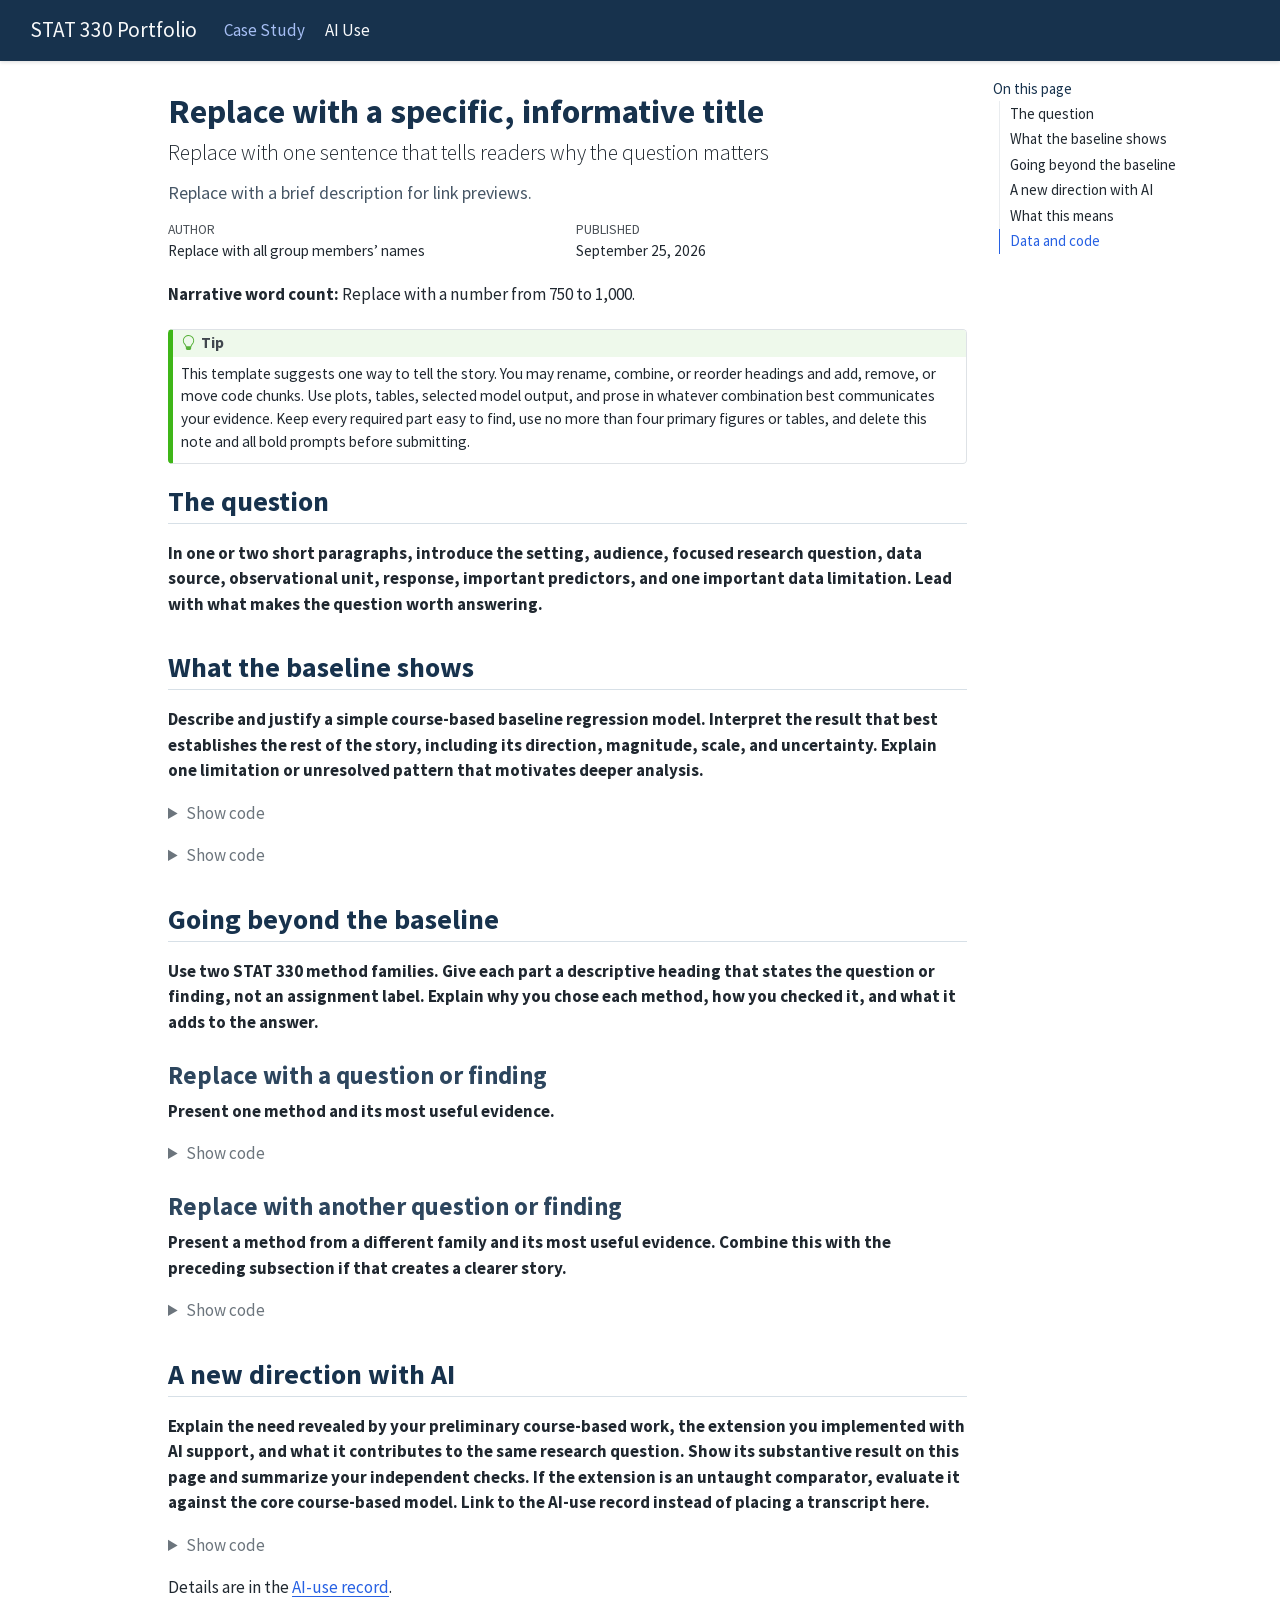
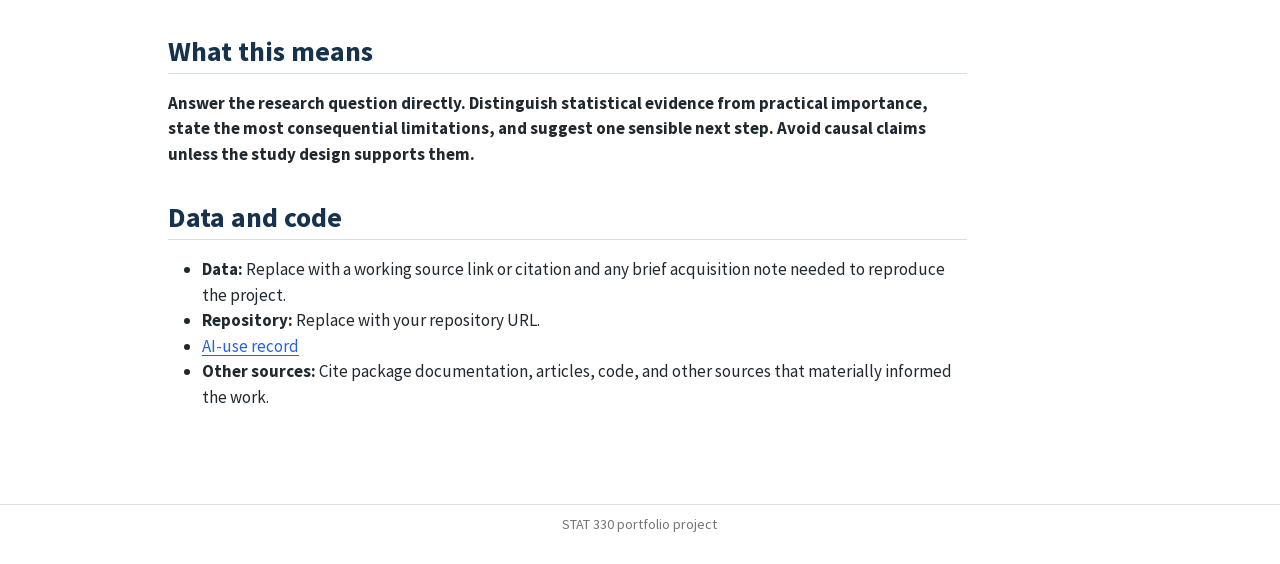
==== portfolio/docs/index.html @ 2f43ceb2 "Add project files" ====
<!DOCTYPE html>
<html xmlns="http://www.w3.org/1999/xhtml" lang="en" xml:lang="en"><head>

<meta charset="utf-8">
<meta name="generator" content="quarto-1.10.18">

<meta name="viewport" content="width=device-width, initial-scale=1.0, user-scalable=yes">

<meta name="author" content="Replace with all group members’ names">
<meta name="dcterms.date" content="2026-09-25">
<meta name="description" content="Replace with a brief description for link previews.">

<title>Replace with a specific, informative title - STAT 330 Portfolio</title>
<style>

span.smallcaps{font-variant: small-caps;}
div.columns{display: flex; gap: 1.5em;}
div.column{flex: auto;}
@media screen {
div.columns{gap: min(4vw, 1.5em);}
div.column{overflow-x: auto;}
}
div.hanging-indent{margin-left: 1.5em; text-indent: -1.5em;}
ul.task-list{list-style: none;}
ul.task-list li input[type="checkbox"] {
width: 0.8em;
margin: 0 0.8em 0.2em -1em;  vertical-align: middle;
}

html { -webkit-text-size-adjust: 100%; }
pre > code.sourceCode { white-space: pre; position: relative; }
pre > code.sourceCode > span { display: inline-block; line-height: 1.25; }
pre > code.sourceCode > span:empty { height: 1.2em; }
.sourceCode { overflow: visible; }
code.sourceCode > span { color: inherit; text-decoration: inherit; }
div.sourceCode { margin: 1em 0; }
pre.sourceCode { margin: 0; }
@media screen {
div.sourceCode { overflow: auto; }
}
@media print {
pre > code.sourceCode { white-space: pre-wrap; }
pre > code.sourceCode > span { text-indent: -5em; padding-left: 5em; }
}
pre.numberSource code
{ counter-reset: source-line 0; }
pre.numberSource code > span
{ position: relative; left: -4em; counter-increment: source-line; }
pre.numberSource code > span > a:first-child::before
{ content: counter(source-line);
position: relative; left: -1em; text-align: right; vertical-align: baseline;
border: none; display: inline-block;
-webkit-touch-callout: none; -webkit-user-select: none;
-khtml-user-select: none; -moz-user-select: none;
-ms-user-select: none; user-select: none;
padding: 0 4px; width: 4em;
}
pre.numberSource { margin-left: 3em; padding-left: 4px; }
div.sourceCode
{ }
@media screen {
pre > code.sourceCode > span > a:first-child::before { text-decoration: underline; }
}
</style>


<script>const headroomChanged = new CustomEvent("quarto-hrChanged", {
  detail: {},
  bubbles: true,
  cancelable: false,
  composed: false,
});

const announceDismiss = () => {
  const annEl = window.document.getElementById("quarto-announcement");
  if (annEl) {
    annEl.remove();

    const annId = annEl.getAttribute("data-announcement-id");
    window.localStorage.setItem(`quarto-announce-${annId}`, "true");
  }
};

const announceRegister = () => {
  const annEl = window.document.getElementById("quarto-announcement");
  if (annEl) {
    const annId = annEl.getAttribute("data-announcement-id");
    const isDismissed =
      window.localStorage.getItem(`quarto-announce-${annId}`) || false;
    if (isDismissed) {
      announceDismiss();
      return;
    } else {
      annEl.classList.remove("hidden");
    }

    const actionEl = annEl.querySelector(".quarto-announcement-action");
    if (actionEl) {
      actionEl.addEventListener("click", function (e) {
        e.preventDefault();
        // Hide the bar immediately
        announceDismiss();
      });
    }
  }
};

window.document.addEventListener("DOMContentLoaded", function () {
  let init = false;

  announceRegister();

  // Manage the back to top button, if one is present.
  let lastScrollTop = window.pageYOffset || document.documentElement.scrollTop;
  const scrollDownBuffer = 5;
  const scrollUpBuffer = 35;
  const btn = document.getElementById("quarto-back-to-top");
  const hideBackToTop = () => {
    btn.style.display = "none";
  };
  const showBackToTop = () => {
    btn.style.display = "inline-block";
  };
  if (btn) {
    window.document.addEventListener(
      "scroll",
      function () {
        const currentScrollTop =
          window.pageYOffset || document.documentElement.scrollTop;

        // Shows and hides the button 'intelligently' as the user scrolls
        if (currentScrollTop - scrollDownBuffer > lastScrollTop) {
          hideBackToTop();
          lastScrollTop = currentScrollTop <= 0 ? 0 : currentScrollTop;
        } else if (currentScrollTop < lastScrollTop - scrollUpBuffer) {
          showBackToTop();
          lastScrollTop = currentScrollTop <= 0 ? 0 : currentScrollTop;
        }

        // Show the button at the bottom, hides it at the top
        if (currentScrollTop <= 0) {
          hideBackToTop();
        } else if (
          window.innerHeight + currentScrollTop >=
          document.body.offsetHeight
        ) {
          showBackToTop();
        }
      },
      false
    );
  }

  function throttle(func, wait) {
    var timeout;
    return function () {
      const context = this;
      const args = arguments;
      const later = function () {
        clearTimeout(timeout);
        timeout = null;
        func.apply(context, args);
      };

      if (!timeout) {
        timeout = setTimeout(later, wait);
      }
    };
  }

  function headerOffset() {
    // Set an offset if there is are fixed top navbar
    const headerEl = window.document.querySelector("header.fixed-top");
    if (headerEl) {
      return headerEl.clientHeight;
    } else {
      return 0;
    }
  }

  function footerOffset() {
    const footerEl = window.document.querySelector("footer.footer");
    if (footerEl) {
      return footerEl.clientHeight;
    } else {
      return 0;
    }
  }

  function dashboardOffset() {
    const dashboardNavEl = window.document.getElementById(
      "quarto-dashboard-header"
    );
    if (dashboardNavEl !== null) {
      return dashboardNavEl.clientHeight;
    } else {
      return 0;
    }
  }

  function updateDocumentOffsetWithoutAnimation() {
    updateDocumentOffset(false);
  }

  function updateDocumentOffset(animated) {
    // set body offset
    const topOffset = headerOffset();
    const bodyOffset = topOffset + footerOffset() + dashboardOffset();
    const bodyEl = window.document.body;
    bodyEl.setAttribute("data-bs-offset", topOffset);
    bodyEl.style.paddingTop = topOffset + "px";

    // deal with sidebar offsets
    const sidebars = window.document.querySelectorAll(
      ".sidebar, .headroom-target"
    );
    sidebars.forEach((sidebar) => {
      if (!animated) {
        sidebar.classList.add("notransition");
        // Remove the no transition class after the animation has time to complete
        setTimeout(function () {
          sidebar.classList.remove("notransition");
        }, 201);
      }

      if (window.Headroom && sidebar.classList.contains("sidebar-unpinned")) {
        sidebar.style.top = "0";
        sidebar.style.maxHeight = "100vh";
      } else {
        sidebar.style.top = topOffset + "px";
        sidebar.style.maxHeight = "calc(100vh - " + topOffset + "px)";
      }
    });

    // allow space for footer
    const mainContainer = window.document.querySelector(".quarto-container");
    if (mainContainer) {
      mainContainer.style.minHeight = "calc(100vh - " + bodyOffset + "px)";
    }

    // link offset
    let linkStyle = window.document.querySelector("#quarto-target-style");
    if (!linkStyle) {
      linkStyle = window.document.createElement("style");
      linkStyle.setAttribute("id", "quarto-target-style");
      window.document.head.appendChild(linkStyle);
    }
    while (linkStyle.firstChild) {
      linkStyle.removeChild(linkStyle.firstChild);
    }
    if (topOffset > 0) {
      linkStyle.appendChild(
        window.document.createTextNode(`
      section:target::before {
        content: "";
        display: block;
        height: ${topOffset}px;
        margin: -${topOffset}px 0 0;
      }`)
      );
    }
    if (init) {
      window.dispatchEvent(headroomChanged);
    }
    init = true;
  }

  // initialize headroom
  var header = window.document.querySelector("#quarto-header");
  if (header && window.Headroom) {
    const headroom = new window.Headroom(header, {
      tolerance: 5,
      onPin: function () {
        const sidebars = window.document.querySelectorAll(
          ".sidebar, .headroom-target"
        );
        sidebars.forEach((sidebar) => {
          sidebar.classList.remove("sidebar-unpinned");
        });
        updateDocumentOffset();
      },
      onUnpin: function () {
        const sidebars = window.document.querySelectorAll(
          ".sidebar, .headroom-target"
        );
        sidebars.forEach((sidebar) => {
          sidebar.classList.add("sidebar-unpinned");
        });
        updateDocumentOffset();
      },
    });
    headroom.init();

    let frozen = false;
    window.quartoToggleHeadroom = function () {
      if (frozen) {
        headroom.unfreeze();
        frozen = false;
      } else {
        headroom.freeze();
        frozen = true;
      }
    };
  }

  window.addEventListener(
    "hashchange",
    function (e) {
      if (
        getComputedStyle(document.documentElement).scrollBehavior !== "smooth"
      ) {
        window.scrollTo(0, window.pageYOffset - headerOffset());
      }
    },
    false
  );

  // Observe size changed for the header
  const headerEl = window.document.querySelector("header.fixed-top");
  if (headerEl && window.ResizeObserver) {
    const observer = new window.ResizeObserver(() => {
      setTimeout(updateDocumentOffsetWithoutAnimation, 0);
    });
    observer.observe(headerEl, {
      attributes: true,
      childList: true,
      characterData: true,
    });
  } else {
    window.addEventListener(
      "resize",
      throttle(updateDocumentOffsetWithoutAnimation, 50)
    );
  }
  setTimeout(updateDocumentOffsetWithoutAnimation, 250);

  // fixup index.html links if we aren't on the filesystem
  if (window.location.protocol !== "file:") {
    const links = window.document.querySelectorAll("a");
    for (let i = 0; i < links.length; i++) {
      if (links[i].href) {
        links[i].dataset.originalHref = links[i].href;
        // only strip index.html at the end of the path (optionally followed
        // by a query or fragment) so that files like index.html.md
        // (alternate-format twins) are left alone (#14667)
        links[i].href = links[i].href.replace(/\/index\.html(?=[?#]|$)/, "/");
      }
    }

    // Fixup any sharing links that require urls
    // Append url to any sharing urls
    const sharingLinks = window.document.querySelectorAll(
      "a.sidebar-tools-main-item, a.quarto-navigation-tool, a.quarto-navbar-tools, a.quarto-navbar-tools-item"
    );
    for (let i = 0; i < sharingLinks.length; i++) {
      const sharingLink = sharingLinks[i];
      const href = sharingLink.getAttribute("href");
      if (href) {
        sharingLink.setAttribute(
          "href",
          href.replace("|url|", window.location.href)
        );
      }
    }

    // Scroll the active navigation item into view, if necessary
    const navSidebar = window.document.querySelector("nav#quarto-sidebar");
    if (navSidebar) {
      // Find the active item
      const activeItem = navSidebar.querySelector("li.sidebar-item a.active");
      if (activeItem) {
        // Wait for the scroll height and height to resolve by observing size changes on the
        // nav element that is scrollable
        const resizeObserver = new ResizeObserver((_entries) => {
          // The bottom of the element
          const elBottom = activeItem.offsetTop;
          const viewBottom = navSidebar.scrollTop + navSidebar.clientHeight;

          // The element height and scroll height are the same, then we are still loading
          if (viewBottom !== navSidebar.scrollHeight) {
            // Determine if the item isn't visible and scroll to it
            if (elBottom >= viewBottom) {
              navSidebar.scrollTop = elBottom;
            }

            // stop observing now since we've completed the scroll
            resizeObserver.unobserve(navSidebar);
          }
        });
        resizeObserver.observe(navSidebar);
      }
    }
  }
});
</script>
<script>/*!
 * headroom.js v0.12.0 - Give your page some headroom. Hide your header until you need it
 * Copyright (c) 2020 Nick Williams - http://wicky.nillia.ms/headroom.js
 * License: MIT
 */

!function(t,n){"object"==typeof exports&&"undefined"!=typeof module?module.exports=n():"function"==typeof define&&define.amd?define(n):(t=t||self).Headroom=n()}(this,function(){"use strict";function t(){return"undefined"!=typeof window}function d(t){return function(t){return t&&t.document&&function(t){return 9===t.nodeType}(t.document)}(t)?function(t){var n=t.document,o=n.body,s=n.documentElement;return{scrollHeight:function(){return Math.max(o.scrollHeight,s.scrollHeight,o.offsetHeight,s.offsetHeight,o.clientHeight,s.clientHeight)},height:function(){return t.innerHeight||s.clientHeight||o.clientHeight},scrollY:function(){return void 0!==t.pageYOffset?t.pageYOffset:(s||o.parentNode||o).scrollTop}}}(t):function(t){return{scrollHeight:function(){return Math.max(t.scrollHeight,t.offsetHeight,t.clientHeight)},height:function(){return Math.max(t.offsetHeight,t.clientHeight)},scrollY:function(){return t.scrollTop}}}(t)}function n(t,s,e){var n,o=function(){var n=!1;try{var t={get passive(){n=!0}};window.addEventListener("test",t,t),window.removeEventListener("test",t,t)}catch(t){n=!1}return n}(),i=!1,r=d(t),l=r.scrollY(),a={};function c(){var t=Math.round(r.scrollY()),n=r.height(),o=r.scrollHeight();a.scrollY=t,a.lastScrollY=l,a.direction=l<t?"down":"up",a.distance=Math.abs(t-l),a.isOutOfBounds=t<0||o<t+n,a.top=t<=s.offset[a.direction],a.bottom=o<=t+n,a.toleranceExceeded=a.distance>s.tolerance[a.direction],e(a),l=t,i=!1}function h(){i||(i=!0,n=requestAnimationFrame(c))}var u=!!o&&{passive:!0,capture:!1};return t.addEventListener("scroll",h,u),c(),{destroy:function(){cancelAnimationFrame(n),t.removeEventListener("scroll",h,u)}}}function o(t){return t===Object(t)?t:{down:t,up:t}}function s(t,n){n=n||{},Object.assign(this,s.options,n),this.classes=Object.assign({},s.options.classes,n.classes),this.elem=t,this.tolerance=o(this.tolerance),this.offset=o(this.offset),this.initialised=!1,this.frozen=!1}return s.prototype={constructor:s,init:function(){return s.cutsTheMustard&&!this.initialised&&(this.addClass("initial"),this.initialised=!0,setTimeout(function(t){t.scrollTracker=n(t.scroller,{offset:t.offset,tolerance:t.tolerance},t.update.bind(t))},100,this)),this},destroy:function(){this.initialised=!1,Object.keys(this.classes).forEach(this.removeClass,this),this.scrollTracker.destroy()},unpin:function(){!this.hasClass("pinned")&&this.hasClass("unpinned")||(this.addClass("unpinned"),this.removeClass("pinned"),this.onUnpin&&this.onUnpin.call(this))},pin:function(){this.hasClass("unpinned")&&(this.addClass("pinned"),this.removeClass("unpinned"),this.onPin&&this.onPin.call(this))},freeze:function(){this.frozen=!0,this.addClass("frozen")},unfreeze:function(){this.frozen=!1,this.removeClass("frozen")},top:function(){this.hasClass("top")||(this.addClass("top"),this.removeClass("notTop"),this.onTop&&this.onTop.call(this))},notTop:function(){this.hasClass("notTop")||(this.addClass("notTop"),this.removeClass("top"),this.onNotTop&&this.onNotTop.call(this))},bottom:function(){this.hasClass("bottom")||(this.addClass("bottom"),this.removeClass("notBottom"),this.onBottom&&this.onBottom.call(this))},notBottom:function(){this.hasClass("notBottom")||(this.addClass("notBottom"),this.removeClass("bottom"),this.onNotBottom&&this.onNotBottom.call(this))},shouldUnpin:function(t){return"down"===t.direction&&!t.top&&t.toleranceExceeded},shouldPin:function(t){return"up"===t.direction&&t.toleranceExceeded||t.top},addClass:function(t){this.elem.classList.add.apply(this.elem.classList,this.classes[t].split(" "))},removeClass:function(t){this.elem.classList.remove.apply(this.elem.classList,this.classes[t].split(" "))},hasClass:function(t){return this.classes[t].split(" ").every(function(t){return this.classList.contains(t)},this.elem)},update:function(t){t.isOutOfBounds||!0!==this.frozen&&(t.top?this.top():this.notTop(),t.bottom?this.bottom():this.notBottom(),this.shouldUnpin(t)?this.unpin():this.shouldPin(t)&&this.pin())}},s.options={tolerance:{up:0,down:0},offset:0,scroller:t()?window:null,classes:{frozen:"headroom--frozen",pinned:"headroom--pinned",unpinned:"headroom--unpinned",top:"headroom--top",notTop:"headroom--not-top",bottom:"headroom--bottom",notBottom:"headroom--not-bottom",initial:"headroom"}},s.cutsTheMustard=!!(t()&&function(){}.bind&&"classList"in document.documentElement&&Object.assign&&Object.keys&&requestAnimationFrame),s});
</script>
<script>/*!
 * clipboard.js v2.0.11
 * https://clipboardjs.com/
 *
 * Licensed MIT © Zeno Rocha
 */
!function(t,e){"object"==typeof exports&&"object"==typeof module?module.exports=e():"function"==typeof define&&define.amd?define([],e):"object"==typeof exports?exports.ClipboardJS=e():t.ClipboardJS=e()}(this,function(){return n={686:function(t,e,n){"use strict";n.d(e,{default:function(){return b}});var e=n(279),i=n.n(e),e=n(370),u=n.n(e),e=n(817),r=n.n(e);function c(t){try{return document.execCommand(t)}catch(t){return}}var a=function(t){t=r()(t);return c("cut"),t};function o(t,e){var n,o,t=(n=t,o="rtl"===document.documentElement.getAttribute("dir"),(t=document.createElement("textarea")).style.fontSize="12pt",t.style.border="0",t.style.padding="0",t.style.margin="0",t.style.position="absolute",t.style[o?"right":"left"]="-9999px",o=window.pageYOffset||document.documentElement.scrollTop,t.style.top="".concat(o,"px"),t.setAttribute("readonly",""),t.value=n,t);return e.container.appendChild(t),e=r()(t),c("copy"),t.remove(),e}var f=function(t){var e=1<arguments.length&&void 0!==arguments[1]?arguments[1]:{container:document.body},n="";return"string"==typeof t?n=o(t,e):t instanceof HTMLInputElement&&!["text","search","url","tel","password"].includes(null==t?void 0:t.type)?n=o(t.value,e):(n=r()(t),c("copy")),n};function l(t){return(l="function"==typeof Symbol&&"symbol"==typeof Symbol.iterator?function(t){return typeof t}:function(t){return t&&"function"==typeof Symbol&&t.constructor===Symbol&&t!==Symbol.prototype?"symbol":typeof t})(t)}var s=function(){var t=0<arguments.length&&void 0!==arguments[0]?arguments[0]:{},e=t.action,n=void 0===e?"copy":e,o=t.container,e=t.target,t=t.text;if("copy"!==n&&"cut"!==n)throw new Error('Invalid "action" value, use either "copy" or "cut"');if(void 0!==e){if(!e||"object"!==l(e)||1!==e.nodeType)throw new Error('Invalid "target" value, use a valid Element');if("copy"===n&&e.hasAttribute("disabled"))throw new Error('Invalid "target" attribute. Please use "readonly" instead of "disabled" attribute');if("cut"===n&&(e.hasAttribute("readonly")||e.hasAttribute("disabled")))throw new Error('Invalid "target" attribute. You can\'t cut text from elements with "readonly" or "disabled" attributes')}return t?f(t,{container:o}):e?"cut"===n?a(e):f(e,{container:o}):void 0};function p(t){return(p="function"==typeof Symbol&&"symbol"==typeof Symbol.iterator?function(t){return typeof t}:function(t){return t&&"function"==typeof Symbol&&t.constructor===Symbol&&t!==Symbol.prototype?"symbol":typeof t})(t)}function d(t,e){for(var n=0;n<e.length;n++){var o=e[n];o.enumerable=o.enumerable||!1,o.configurable=!0,"value"in o&&(o.writable=!0),Object.defineProperty(t,o.key,o)}}function y(t,e){return(y=Object.setPrototypeOf||function(t,e){return t.__proto__=e,t})(t,e)}function h(n){var o=function(){if("undefined"==typeof Reflect||!Reflect.construct)return!1;if(Reflect.construct.sham)return!1;if("function"==typeof Proxy)return!0;try{return Date.prototype.toString.call(Reflect.construct(Date,[],function(){})),!0}catch(t){return!1}}();return function(){var t,e=v(n);return t=o?(t=v(this).constructor,Reflect.construct(e,arguments,t)):e.apply(this,arguments),e=this,!(t=t)||"object"!==p(t)&&"function"!=typeof t?function(t){if(void 0!==t)return t;throw new ReferenceError("this hasn't been initialised - super() hasn't been called")}(e):t}}function v(t){return(v=Object.setPrototypeOf?Object.getPrototypeOf:function(t){return t.__proto__||Object.getPrototypeOf(t)})(t)}function m(t,e){t="data-clipboard-".concat(t);if(e.hasAttribute(t))return e.getAttribute(t)}var b=function(){!function(t,e){if("function"!=typeof e&&null!==e)throw new TypeError("Super expression must either be null or a function");t.prototype=Object.create(e&&e.prototype,{constructor:{value:t,writable:!0,configurable:!0}}),e&&y(t,e)}(r,i());var t,e,n,o=h(r);function r(t,e){var n;return function(t){if(!(t instanceof r))throw new TypeError("Cannot call a class as a function")}(this),(n=o.call(this)).resolveOptions(e),n.listenClick(t),n}return t=r,n=[{key:"copy",value:function(t){var e=1<arguments.length&&void 0!==arguments[1]?arguments[1]:{container:document.body};return f(t,e)}},{key:"cut",value:function(t){return a(t)}},{key:"isSupported",value:function(){var t=0<arguments.length&&void 0!==arguments[0]?arguments[0]:["copy","cut"],t="string"==typeof t?[t]:t,e=!!document.queryCommandSupported;return t.forEach(function(t){e=e&&!!document.queryCommandSupported(t)}),e}}],(e=[{key:"resolveOptions",value:function(){var t=0<arguments.length&&void 0!==arguments[0]?arguments[0]:{};this.action="function"==typeof t.action?t.action:this.defaultAction,this.target="function"==typeof t.target?t.target:this.defaultTarget,this.text="function"==typeof t.text?t.text:this.defaultText,this.container="object"===p(t.container)?t.container:document.body}},{key:"listenClick",value:function(t){var e=this;this.listener=u()(t,"click",function(t){return e.onClick(t)})}},{key:"onClick",value:function(t){var e=t.delegateTarget||t.currentTarget,n=this.action(e)||"copy",t=s({action:n,container:this.container,target:this.target(e),text:this.text(e)});this.emit(t?"success":"error",{action:n,text:t,trigger:e,clearSelection:function(){e&&e.focus(),window.getSelection().removeAllRanges()}})}},{key:"defaultAction",value:function(t){return m("action",t)}},{key:"defaultTarget",value:function(t){t=m("target",t);if(t)return document.querySelector(t)}},{key:"defaultText",value:function(t){return m("text",t)}},{key:"destroy",value:function(){this.listener.destroy()}}])&&d(t.prototype,e),n&&d(t,n),r}()},828:function(t){var e;"undefined"==typeof Element||Element.prototype.matches||((e=Element.prototype).matches=e.matchesSelector||e.mozMatchesSelector||e.msMatchesSelector||e.oMatchesSelector||e.webkitMatchesSelector),t.exports=function(t,e){for(;t&&9!==t.nodeType;){if("function"==typeof t.matches&&t.matches(e))return t;t=t.parentNode}}},438:function(t,e,n){var u=n(828);function i(t,e,n,o,r){var i=function(e,n,t,o){return function(t){t.delegateTarget=u(t.target,n),t.delegateTarget&&o.call(e,t)}}.apply(this,arguments);return t.addEventListener(n,i,r),{destroy:function(){t.removeEventListener(n,i,r)}}}t.exports=function(t,e,n,o,r){return"function"==typeof t.addEventListener?i.apply(null,arguments):"function"==typeof n?i.bind(null,document).apply(null,arguments):("string"==typeof t&&(t=document.querySelectorAll(t)),Array.prototype.map.call(t,function(t){return i(t,e,n,o,r)}))}},879:function(t,n){n.node=function(t){return void 0!==t&&t instanceof HTMLElement&&1===t.nodeType},n.nodeList=function(t){var e=Object.prototype.toString.call(t);return void 0!==t&&("[object NodeList]"===e||"[object HTMLCollection]"===e)&&"length"in t&&(0===t.length||n.node(t[0]))},n.string=function(t){return"string"==typeof t||t instanceof String},n.fn=function(t){return"[object Function]"===Object.prototype.toString.call(t)}},370:function(t,e,n){var f=n(879),l=n(438);t.exports=function(t,e,n){if(!t&&!e&&!n)throw new Error("Missing required arguments");if(!f.string(e))throw new TypeError("Second argument must be a String");if(!f.fn(n))throw new TypeError("Third argument must be a Function");if(f.node(t))return c=e,a=n,(u=t).addEventListener(c,a),{destroy:function(){u.removeEventListener(c,a)}};if(f.nodeList(t))return o=t,r=e,i=n,Array.prototype.forEach.call(o,function(t){t.addEventListener(r,i)}),{destroy:function(){Array.prototype.forEach.call(o,function(t){t.removeEventListener(r,i)})}};if(f.string(t))return t=t,e=e,n=n,l(document.body,t,e,n);throw new TypeError("First argument must be a String, HTMLElement, HTMLCollection, or NodeList");var o,r,i,u,c,a}},817:function(t){t.exports=function(t){var e,n="SELECT"===t.nodeName?(t.focus(),t.value):"INPUT"===t.nodeName||"TEXTAREA"===t.nodeName?((e=t.hasAttribute("readonly"))||t.setAttribute("readonly",""),t.select(),t.setSelectionRange(0,t.value.length),e||t.removeAttribute("readonly"),t.value):(t.hasAttribute("contenteditable")&&t.focus(),n=window.getSelection(),(e=document.createRange()).selectNodeContents(t),n.removeAllRanges(),n.addRange(e),n.toString());return n}},279:function(t){function e(){}e.prototype={on:function(t,e,n){var o=this.e||(this.e={});return(o[t]||(o[t]=[])).push({fn:e,ctx:n}),this},once:function(t,e,n){var o=this;function r(){o.off(t,r),e.apply(n,arguments)}return r._=e,this.on(t,r,n)},emit:function(t){for(var e=[].slice.call(arguments,1),n=((this.e||(this.e={}))[t]||[]).slice(),o=0,r=n.length;o<r;o++)n[o].fn.apply(n[o].ctx,e);return this},off:function(t,e){var n=this.e||(this.e={}),o=n[t],r=[];if(o&&e)for(var i=0,u=o.length;i<u;i++)o[i].fn!==e&&o[i].fn._!==e&&r.push(o[i]);return r.length?n[t]=r:delete n[t],this}},t.exports=e,t.exports.TinyEmitter=e}},r={},o.n=function(t){var e=t&&t.__esModule?function(){return t.default}:function(){return t};return o.d(e,{a:e}),e},o.d=function(t,e){for(var n in e)o.o(e,n)&&!o.o(t,n)&&Object.defineProperty(t,n,{enumerable:!0,get:e[n]})},o.o=function(t,e){return Object.prototype.hasOwnProperty.call(t,e)},o(686).default;function o(t){if(r[t])return r[t].exports;var e=r[t]={exports:{}};return n[t](e,e.exports,o),e.exports}var n,r});</script>
<script src="[data-uri]" type="module"></script>
<script src="[data-uri]" type="module"></script>
<script>/**
 * @popperjs/core v2.11.7 - MIT License
 */

!function(e,t){"object"==typeof exports&&"undefined"!=typeof module?t(exports):"function"==typeof define&&define.amd?define(["exports"],t):t((e="undefined"!=typeof globalThis?globalThis:e||self).Popper={})}(this,(function(e){"use strict";function t(e){if(null==e)return window;if("[object Window]"!==e.toString()){var t=e.ownerDocument;return t&&t.defaultView||window}return e}function n(e){return e instanceof t(e).Element||e instanceof Element}function r(e){return e instanceof t(e).HTMLElement||e instanceof HTMLElement}function o(e){return"undefined"!=typeof ShadowRoot&&(e instanceof t(e).ShadowRoot||e instanceof ShadowRoot)}var i=Math.max,a=Math.min,s=Math.round;function f(){var e=navigator.userAgentData;return null!=e&&e.brands&&Array.isArray(e.brands)?e.brands.map((function(e){return e.brand+"/"+e.version})).join(" "):navigator.userAgent}function c(){return!/^((?!chrome|android).)*safari/i.test(f())}function p(e,o,i){void 0===o&&(o=!1),void 0===i&&(i=!1);var a=e.getBoundingClientRect(),f=1,p=1;o&&r(e)&&(f=e.offsetWidth>0&&s(a.width)/e.offsetWidth||1,p=e.offsetHeight>0&&s(a.height)/e.offsetHeight||1);var u=(n(e)?t(e):window).visualViewport,l=!c()&&i,d=(a.left+(l&&u?u.offsetLeft:0))/f,h=(a.top+(l&&u?u.offsetTop:0))/p,m=a.width/f,v=a.height/p;return{width:m,height:v,top:h,right:d+m,bottom:h+v,left:d,x:d,y:h}}function u(e){var n=t(e);return{scrollLeft:n.pageXOffset,scrollTop:n.pageYOffset}}function l(e){return e?(e.nodeName||"").toLowerCase():null}function d(e){return((n(e)?e.ownerDocument:e.document)||window.document).documentElement}function h(e){return p(d(e)).left+u(e).scrollLeft}function m(e){return t(e).getComputedStyle(e)}function v(e){var t=m(e),n=t.overflow,r=t.overflowX,o=t.overflowY;return/auto|scroll|overlay|hidden/.test(n+o+r)}function y(e,n,o){void 0===o&&(o=!1);var i,a,f=r(n),c=r(n)&&function(e){var t=e.getBoundingClientRect(),n=s(t.width)/e.offsetWidth||1,r=s(t.height)/e.offsetHeight||1;return 1!==n||1!==r}(n),m=d(n),y=p(e,c,o),g={scrollLeft:0,scrollTop:0},b={x:0,y:0};return(f||!f&&!o)&&(("body"!==l(n)||v(m))&&(g=(i=n)!==t(i)&&r(i)?{scrollLeft:(a=i).scrollLeft,scrollTop:a.scrollTop}:u(i)),r(n)?((b=p(n,!0)).x+=n.clientLeft,b.y+=n.clientTop):m&&(b.x=h(m))),{x:y.left+g.scrollLeft-b.x,y:y.top+g.scrollTop-b.y,width:y.width,height:y.height}}function g(e){var t=p(e),n=e.offsetWidth,r=e.offsetHeight;return Math.abs(t.width-n)<=1&&(n=t.width),Math.abs(t.height-r)<=1&&(r=t.height),{x:e.offsetLeft,y:e.offsetTop,width:n,height:r}}function b(e){return"html"===l(e)?e:e.assignedSlot||e.parentNode||(o(e)?e.host:null)||d(e)}function x(e){return["html","body","#document"].indexOf(l(e))>=0?e.ownerDocument.body:r(e)&&v(e)?e:x(b(e))}function w(e,n){var r;void 0===n&&(n=[]);var o=x(e),i=o===(null==(r=e.ownerDocument)?void 0:r.body),a=t(o),s=i?[a].concat(a.visualViewport||[],v(o)?o:[]):o,f=n.concat(s);return i?f:f.concat(w(b(s)))}function O(e){return["table","td","th"].indexOf(l(e))>=0}function j(e){return r(e)&&"fixed"!==m(e).position?e.offsetParent:null}function E(e){for(var n=t(e),i=j(e);i&&O(i)&&"static"===m(i).position;)i=j(i);return i&&("html"===l(i)||"body"===l(i)&&"static"===m(i).position)?n:i||function(e){var t=/firefox/i.test(f());if(/Trident/i.test(f())&&r(e)&&"fixed"===m(e).position)return null;var n=b(e);for(o(n)&&(n=n.host);r(n)&&["html","body"].indexOf(l(n))<0;){var i=m(n);if("none"!==i.transform||"none"!==i.perspective||"paint"===i.contain||-1!==["transform","perspective"].indexOf(i.willChange)||t&&"filter"===i.willChange||t&&i.filter&&"none"!==i.filter)return n;n=n.parentNode}return null}(e)||n}var D="top",A="bottom",L="right",P="left",M="auto",k=[D,A,L,P],W="start",B="end",H="viewport",T="popper",R=k.reduce((function(e,t){return e.concat([t+"-"+W,t+"-"+B])}),[]),S=[].concat(k,[M]).reduce((function(e,t){return e.concat([t,t+"-"+W,t+"-"+B])}),[]),V=["beforeRead","read","afterRead","beforeMain","main","afterMain","beforeWrite","write","afterWrite"];function q(e){var t=new Map,n=new Set,r=[];function o(e){n.add(e.name),[].concat(e.requires||[],e.requiresIfExists||[]).forEach((function(e){if(!n.has(e)){var r=t.get(e);r&&o(r)}})),r.push(e)}return e.forEach((function(e){t.set(e.name,e)})),e.forEach((function(e){n.has(e.name)||o(e)})),r}function C(e){return e.split("-")[0]}function N(e,t){var n=t.getRootNode&&t.getRootNode();if(e.contains(t))return!0;if(n&&o(n)){var r=t;do{if(r&&e.isSameNode(r))return!0;r=r.parentNode||r.host}while(r)}return!1}function I(e){return Object.assign({},e,{left:e.x,top:e.y,right:e.x+e.width,bottom:e.y+e.height})}function _(e,r,o){return r===H?I(function(e,n){var r=t(e),o=d(e),i=r.visualViewport,a=o.clientWidth,s=o.clientHeight,f=0,p=0;if(i){a=i.width,s=i.height;var u=c();(u||!u&&"fixed"===n)&&(f=i.offsetLeft,p=i.offsetTop)}return{width:a,height:s,x:f+h(e),y:p}}(e,o)):n(r)?function(e,t){var n=p(e,!1,"fixed"===t);return n.top=n.top+e.clientTop,n.left=n.left+e.clientLeft,n.bottom=n.top+e.clientHeight,n.right=n.left+e.clientWidth,n.width=e.clientWidth,n.height=e.clientHeight,n.x=n.left,n.y=n.top,n}(r,o):I(function(e){var t,n=d(e),r=u(e),o=null==(t=e.ownerDocument)?void 0:t.body,a=i(n.scrollWidth,n.clientWidth,o?o.scrollWidth:0,o?o.clientWidth:0),s=i(n.scrollHeight,n.clientHeight,o?o.scrollHeight:0,o?o.clientHeight:0),f=-r.scrollLeft+h(e),c=-r.scrollTop;return"rtl"===m(o||n).direction&&(f+=i(n.clientWidth,o?o.clientWidth:0)-a),{width:a,height:s,x:f,y:c}}(d(e)))}function F(e,t,o,s){var f="clippingParents"===t?function(e){var t=w(b(e)),o=["absolute","fixed"].indexOf(m(e).position)>=0&&r(e)?E(e):e;return n(o)?t.filter((function(e){return n(e)&&N(e,o)&&"body"!==l(e)})):[]}(e):[].concat(t),c=[].concat(f,[o]),p=c[0],u=c.reduce((function(t,n){var r=_(e,n,s);return t.top=i(r.top,t.top),t.right=a(r.right,t.right),t.bottom=a(r.bottom,t.bottom),t.left=i(r.left,t.left),t}),_(e,p,s));return u.width=u.right-u.left,u.height=u.bottom-u.top,u.x=u.left,u.y=u.top,u}function U(e){return e.split("-")[1]}function z(e){return["top","bottom"].indexOf(e)>=0?"x":"y"}function X(e){var t,n=e.reference,r=e.element,o=e.placement,i=o?C(o):null,a=o?U(o):null,s=n.x+n.width/2-r.width/2,f=n.y+n.height/2-r.height/2;switch(i){case D:t={x:s,y:n.y-r.height};break;case A:t={x:s,y:n.y+n.height};break;case L:t={x:n.x+n.width,y:f};break;case P:t={x:n.x-r.width,y:f};break;default:t={x:n.x,y:n.y}}var c=i?z(i):null;if(null!=c){var p="y"===c?"height":"width";switch(a){case W:t[c]=t[c]-(n[p]/2-r[p]/2);break;case B:t[c]=t[c]+(n[p]/2-r[p]/2)}}return t}function Y(e){return Object.assign({},{top:0,right:0,bottom:0,left:0},e)}function G(e,t){return t.reduce((function(t,n){return t[n]=e,t}),{})}function J(e,t){void 0===t&&(t={});var r=t,o=r.placement,i=void 0===o?e.placement:o,a=r.strategy,s=void 0===a?e.strategy:a,f=r.boundary,c=void 0===f?"clippingParents":f,u=r.rootBoundary,l=void 0===u?H:u,h=r.elementContext,m=void 0===h?T:h,v=r.altBoundary,y=void 0!==v&&v,g=r.padding,b=void 0===g?0:g,x=Y("number"!=typeof b?b:G(b,k)),w=m===T?"reference":T,O=e.rects.popper,j=e.elements[y?w:m],E=F(n(j)?j:j.contextElement||d(e.elements.popper),c,l,s),P=p(e.elements.reference),M=X({reference:P,element:O,strategy:"absolute",placement:i}),W=I(Object.assign({},O,M)),B=m===T?W:P,R={top:E.top-B.top+x.top,bottom:B.bottom-E.bottom+x.bottom,left:E.left-B.left+x.left,right:B.right-E.right+x.right},S=e.modifiersData.offset;if(m===T&&S){var V=S[i];Object.keys(R).forEach((function(e){var t=[L,A].indexOf(e)>=0?1:-1,n=[D,A].indexOf(e)>=0?"y":"x";R[e]+=V[n]*t}))}return R}var K={placement:"bottom",modifiers:[],strategy:"absolute"};function Q(){for(var e=arguments.length,t=new Array(e),n=0;n<e;n++)t[n]=arguments[n];return!t.some((function(e){return!(e&&"function"==typeof e.getBoundingClientRect)}))}function Z(e){void 0===e&&(e={});var t=e,r=t.defaultModifiers,o=void 0===r?[]:r,i=t.defaultOptions,a=void 0===i?K:i;return function(e,t,r){void 0===r&&(r=a);var i,s,f={placement:"bottom",orderedModifiers:[],options:Object.assign({},K,a),modifiersData:{},elements:{reference:e,popper:t},attributes:{},styles:{}},c=[],p=!1,u={state:f,setOptions:function(r){var i="function"==typeof r?r(f.options):r;l(),f.options=Object.assign({},a,f.options,i),f.scrollParents={reference:n(e)?w(e):e.contextElement?w(e.contextElement):[],popper:w(t)};var s,p,d=function(e){var t=q(e);return V.reduce((function(e,n){return e.concat(t.filter((function(e){return e.phase===n})))}),[])}((s=[].concat(o,f.options.modifiers),p=s.reduce((function(e,t){var n=e[t.name];return e[t.name]=n?Object.assign({},n,t,{options:Object.assign({},n.options,t.options),data:Object.assign({},n.data,t.data)}):t,e}),{}),Object.keys(p).map((function(e){return p[e]}))));return f.orderedModifiers=d.filter((function(e){return e.enabled})),f.orderedModifiers.forEach((function(e){var t=e.name,n=e.options,r=void 0===n?{}:n,o=e.effect;if("function"==typeof o){var i=o({state:f,name:t,instance:u,options:r}),a=function(){};c.push(i||a)}})),u.update()},forceUpdate:function(){if(!p){var e=f.elements,t=e.reference,n=e.popper;if(Q(t,n)){f.rects={reference:y(t,E(n),"fixed"===f.options.strategy),popper:g(n)},f.reset=!1,f.placement=f.options.placement,f.orderedModifiers.forEach((function(e){return f.modifiersData[e.name]=Object.assign({},e.data)}));for(var r=0;r<f.orderedModifiers.length;r++)if(!0!==f.reset){var o=f.orderedModifiers[r],i=o.fn,a=o.options,s=void 0===a?{}:a,c=o.name;"function"==typeof i&&(f=i({state:f,options:s,name:c,instance:u})||f)}else f.reset=!1,r=-1}}},update:(i=function(){return new Promise((function(e){u.forceUpdate(),e(f)}))},function(){return s||(s=new Promise((function(e){Promise.resolve().then((function(){s=void 0,e(i())}))}))),s}),destroy:function(){l(),p=!0}};if(!Q(e,t))return u;function l(){c.forEach((function(e){return e()})),c=[]}return u.setOptions(r).then((function(e){!p&&r.onFirstUpdate&&r.onFirstUpdate(e)})),u}}var $={passive:!0};var ee={name:"eventListeners",enabled:!0,phase:"write",fn:function(){},effect:function(e){var n=e.state,r=e.instance,o=e.options,i=o.scroll,a=void 0===i||i,s=o.resize,f=void 0===s||s,c=t(n.elements.popper),p=[].concat(n.scrollParents.reference,n.scrollParents.popper);return a&&p.forEach((function(e){e.addEventListener("scroll",r.update,$)})),f&&c.addEventListener("resize",r.update,$),function(){a&&p.forEach((function(e){e.removeEventListener("scroll",r.update,$)})),f&&c.removeEventListener("resize",r.update,$)}},data:{}};var te={name:"popperOffsets",enabled:!0,phase:"read",fn:function(e){var t=e.state,n=e.name;t.modifiersData[n]=X({reference:t.rects.reference,element:t.rects.popper,strategy:"absolute",placement:t.placement})},data:{}},ne={top:"auto",right:"auto",bottom:"auto",left:"auto"};function re(e){var n,r=e.popper,o=e.popperRect,i=e.placement,a=e.variation,f=e.offsets,c=e.position,p=e.gpuAcceleration,u=e.adaptive,l=e.roundOffsets,h=e.isFixed,v=f.x,y=void 0===v?0:v,g=f.y,b=void 0===g?0:g,x="function"==typeof l?l({x:y,y:b}):{x:y,y:b};y=x.x,b=x.y;var w=f.hasOwnProperty("x"),O=f.hasOwnProperty("y"),j=P,M=D,k=window;if(u){var W=E(r),H="clientHeight",T="clientWidth";if(W===t(r)&&"static"!==m(W=d(r)).position&&"absolute"===c&&(H="scrollHeight",T="scrollWidth"),W=W,i===D||(i===P||i===L)&&a===B)M=A,b-=(h&&W===k&&k.visualViewport?k.visualViewport.height:W[H])-o.height,b*=p?1:-1;if(i===P||(i===D||i===A)&&a===B)j=L,y-=(h&&W===k&&k.visualViewport?k.visualViewport.width:W[T])-o.width,y*=p?1:-1}var R,S=Object.assign({position:c},u&&ne),V=!0===l?function(e,t){var n=e.x,r=e.y,o=t.devicePixelRatio||1;return{x:s(n*o)/o||0,y:s(r*o)/o||0}}({x:y,y:b},t(r)):{x:y,y:b};return y=V.x,b=V.y,p?Object.assign({},S,((R={})[M]=O?"0":"",R[j]=w?"0":"",R.transform=(k.devicePixelRatio||1)<=1?"translate("+y+"px, "+b+"px)":"translate3d("+y+"px, "+b+"px, 0)",R)):Object.assign({},S,((n={})[M]=O?b+"px":"",n[j]=w?y+"px":"",n.transform="",n))}var oe={name:"computeStyles",enabled:!0,phase:"beforeWrite",fn:function(e){var t=e.state,n=e.options,r=n.gpuAcceleration,o=void 0===r||r,i=n.adaptive,a=void 0===i||i,s=n.roundOffsets,f=void 0===s||s,c={placement:C(t.placement),variation:U(t.placement),popper:t.elements.popper,popperRect:t.rects.popper,gpuAcceleration:o,isFixed:"fixed"===t.options.strategy};null!=t.modifiersData.popperOffsets&&(t.styles.popper=Object.assign({},t.styles.popper,re(Object.assign({},c,{offsets:t.modifiersData.popperOffsets,position:t.options.strategy,adaptive:a,roundOffsets:f})))),null!=t.modifiersData.arrow&&(t.styles.arrow=Object.assign({},t.styles.arrow,re(Object.assign({},c,{offsets:t.modifiersData.arrow,position:"absolute",adaptive:!1,roundOffsets:f})))),t.attributes.popper=Object.assign({},t.attributes.popper,{"data-popper-placement":t.placement})},data:{}};var ie={name:"applyStyles",enabled:!0,phase:"write",fn:function(e){var t=e.state;Object.keys(t.elements).forEach((function(e){var n=t.styles[e]||{},o=t.attributes[e]||{},i=t.elements[e];r(i)&&l(i)&&(Object.assign(i.style,n),Object.keys(o).forEach((function(e){var t=o[e];!1===t?i.removeAttribute(e):i.setAttribute(e,!0===t?"":t)})))}))},effect:function(e){var t=e.state,n={popper:{position:t.options.strategy,left:"0",top:"0",margin:"0"},arrow:{position:"absolute"},reference:{}};return Object.assign(t.elements.popper.style,n.popper),t.styles=n,t.elements.arrow&&Object.assign(t.elements.arrow.style,n.arrow),function(){Object.keys(t.elements).forEach((function(e){var o=t.elements[e],i=t.attributes[e]||{},a=Object.keys(t.styles.hasOwnProperty(e)?t.styles[e]:n[e]).reduce((function(e,t){return e[t]="",e}),{});r(o)&&l(o)&&(Object.assign(o.style,a),Object.keys(i).forEach((function(e){o.removeAttribute(e)})))}))}},requires:["computeStyles"]};var ae={name:"offset",enabled:!0,phase:"main",requires:["popperOffsets"],fn:function(e){var t=e.state,n=e.options,r=e.name,o=n.offset,i=void 0===o?[0,0]:o,a=S.reduce((function(e,n){return e[n]=function(e,t,n){var r=C(e),o=[P,D].indexOf(r)>=0?-1:1,i="function"==typeof n?n(Object.assign({},t,{placement:e})):n,a=i[0],s=i[1];return a=a||0,s=(s||0)*o,[P,L].indexOf(r)>=0?{x:s,y:a}:{x:a,y:s}}(n,t.rects,i),e}),{}),s=a[t.placement],f=s.x,c=s.y;null!=t.modifiersData.popperOffsets&&(t.modifiersData.popperOffsets.x+=f,t.modifiersData.popperOffsets.y+=c),t.modifiersData[r]=a}},se={left:"right",right:"left",bottom:"top",top:"bottom"};function fe(e){return e.replace(/left|right|bottom|top/g,(function(e){return se[e]}))}var ce={start:"end",end:"start"};function pe(e){return e.replace(/start|end/g,(function(e){return ce[e]}))}function ue(e,t){void 0===t&&(t={});var n=t,r=n.placement,o=n.boundary,i=n.rootBoundary,a=n.padding,s=n.flipVariations,f=n.allowedAutoPlacements,c=void 0===f?S:f,p=U(r),u=p?s?R:R.filter((function(e){return U(e)===p})):k,l=u.filter((function(e){return c.indexOf(e)>=0}));0===l.length&&(l=u);var d=l.reduce((function(t,n){return t[n]=J(e,{placement:n,boundary:o,rootBoundary:i,padding:a})[C(n)],t}),{});return Object.keys(d).sort((function(e,t){return d[e]-d[t]}))}var le={name:"flip",enabled:!0,phase:"main",fn:function(e){var t=e.state,n=e.options,r=e.name;if(!t.modifiersData[r]._skip){for(var o=n.mainAxis,i=void 0===o||o,a=n.altAxis,s=void 0===a||a,f=n.fallbackPlacements,c=n.padding,p=n.boundary,u=n.rootBoundary,l=n.altBoundary,d=n.flipVariations,h=void 0===d||d,m=n.allowedAutoPlacements,v=t.options.placement,y=C(v),g=f||(y===v||!h?[fe(v)]:function(e){if(C(e)===M)return[];var t=fe(e);return[pe(e),t,pe(t)]}(v)),b=[v].concat(g).reduce((function(e,n){return e.concat(C(n)===M?ue(t,{placement:n,boundary:p,rootBoundary:u,padding:c,flipVariations:h,allowedAutoPlacements:m}):n)}),[]),x=t.rects.reference,w=t.rects.popper,O=new Map,j=!0,E=b[0],k=0;k<b.length;k++){var B=b[k],H=C(B),T=U(B)===W,R=[D,A].indexOf(H)>=0,S=R?"width":"height",V=J(t,{placement:B,boundary:p,rootBoundary:u,altBoundary:l,padding:c}),q=R?T?L:P:T?A:D;x[S]>w[S]&&(q=fe(q));var N=fe(q),I=[];if(i&&I.push(V[H]<=0),s&&I.push(V[q]<=0,V[N]<=0),I.every((function(e){return e}))){E=B,j=!1;break}O.set(B,I)}if(j)for(var _=function(e){var t=b.find((function(t){var n=O.get(t);if(n)return n.slice(0,e).every((function(e){return e}))}));if(t)return E=t,"break"},F=h?3:1;F>0;F--){if("break"===_(F))break}t.placement!==E&&(t.modifiersData[r]._skip=!0,t.placement=E,t.reset=!0)}},requiresIfExists:["offset"],data:{_skip:!1}};function de(e,t,n){return i(e,a(t,n))}var he={name:"preventOverflow",enabled:!0,phase:"main",fn:function(e){var t=e.state,n=e.options,r=e.name,o=n.mainAxis,s=void 0===o||o,f=n.altAxis,c=void 0!==f&&f,p=n.boundary,u=n.rootBoundary,l=n.altBoundary,d=n.padding,h=n.tether,m=void 0===h||h,v=n.tetherOffset,y=void 0===v?0:v,b=J(t,{boundary:p,rootBoundary:u,padding:d,altBoundary:l}),x=C(t.placement),w=U(t.placement),O=!w,j=z(x),M="x"===j?"y":"x",k=t.modifiersData.popperOffsets,B=t.rects.reference,H=t.rects.popper,T="function"==typeof y?y(Object.assign({},t.rects,{placement:t.placement})):y,R="number"==typeof T?{mainAxis:T,altAxis:T}:Object.assign({mainAxis:0,altAxis:0},T),S=t.modifiersData.offset?t.modifiersData.offset[t.placement]:null,V={x:0,y:0};if(k){if(s){var q,N="y"===j?D:P,I="y"===j?A:L,_="y"===j?"height":"width",F=k[j],X=F+b[N],Y=F-b[I],G=m?-H[_]/2:0,K=w===W?B[_]:H[_],Q=w===W?-H[_]:-B[_],Z=t.elements.arrow,$=m&&Z?g(Z):{width:0,height:0},ee=t.modifiersData["arrow#persistent"]?t.modifiersData["arrow#persistent"].padding:{top:0,right:0,bottom:0,left:0},te=ee[N],ne=ee[I],re=de(0,B[_],$[_]),oe=O?B[_]/2-G-re-te-R.mainAxis:K-re-te-R.mainAxis,ie=O?-B[_]/2+G+re+ne+R.mainAxis:Q+re+ne+R.mainAxis,ae=t.elements.arrow&&E(t.elements.arrow),se=ae?"y"===j?ae.clientTop||0:ae.clientLeft||0:0,fe=null!=(q=null==S?void 0:S[j])?q:0,ce=F+ie-fe,pe=de(m?a(X,F+oe-fe-se):X,F,m?i(Y,ce):Y);k[j]=pe,V[j]=pe-F}if(c){var ue,le="x"===j?D:P,he="x"===j?A:L,me=k[M],ve="y"===M?"height":"width",ye=me+b[le],ge=me-b[he],be=-1!==[D,P].indexOf(x),xe=null!=(ue=null==S?void 0:S[M])?ue:0,we=be?ye:me-B[ve]-H[ve]-xe+R.altAxis,Oe=be?me+B[ve]+H[ve]-xe-R.altAxis:ge,je=m&&be?function(e,t,n){var r=de(e,t,n);return r>n?n:r}(we,me,Oe):de(m?we:ye,me,m?Oe:ge);k[M]=je,V[M]=je-me}t.modifiersData[r]=V}},requiresIfExists:["offset"]};var me={name:"arrow",enabled:!0,phase:"main",fn:function(e){var t,n=e.state,r=e.name,o=e.options,i=n.elements.arrow,a=n.modifiersData.popperOffsets,s=C(n.placement),f=z(s),c=[P,L].indexOf(s)>=0?"height":"width";if(i&&a){var p=function(e,t){return Y("number"!=typeof(e="function"==typeof e?e(Object.assign({},t.rects,{placement:t.placement})):e)?e:G(e,k))}(o.padding,n),u=g(i),l="y"===f?D:P,d="y"===f?A:L,h=n.rects.reference[c]+n.rects.reference[f]-a[f]-n.rects.popper[c],m=a[f]-n.rects.reference[f],v=E(i),y=v?"y"===f?v.clientHeight||0:v.clientWidth||0:0,b=h/2-m/2,x=p[l],w=y-u[c]-p[d],O=y/2-u[c]/2+b,j=de(x,O,w),M=f;n.modifiersData[r]=((t={})[M]=j,t.centerOffset=j-O,t)}},effect:function(e){var t=e.state,n=e.options.element,r=void 0===n?"[data-popper-arrow]":n;null!=r&&("string"!=typeof r||(r=t.elements.popper.querySelector(r)))&&N(t.elements.popper,r)&&(t.elements.arrow=r)},requires:["popperOffsets"],requiresIfExists:["preventOverflow"]};function ve(e,t,n){return void 0===n&&(n={x:0,y:0}),{top:e.top-t.height-n.y,right:e.right-t.width+n.x,bottom:e.bottom-t.height+n.y,left:e.left-t.width-n.x}}function ye(e){return[D,L,A,P].some((function(t){return e[t]>=0}))}var ge={name:"hide",enabled:!0,phase:"main",requiresIfExists:["preventOverflow"],fn:function(e){var t=e.state,n=e.name,r=t.rects.reference,o=t.rects.popper,i=t.modifiersData.preventOverflow,a=J(t,{elementContext:"reference"}),s=J(t,{altBoundary:!0}),f=ve(a,r),c=ve(s,o,i),p=ye(f),u=ye(c);t.modifiersData[n]={referenceClippingOffsets:f,popperEscapeOffsets:c,isReferenceHidden:p,hasPopperEscaped:u},t.attributes.popper=Object.assign({},t.attributes.popper,{"data-popper-reference-hidden":p,"data-popper-escaped":u})}},be=Z({defaultModifiers:[ee,te,oe,ie]}),xe=[ee,te,oe,ie,ae,le,he,me,ge],we=Z({defaultModifiers:xe});e.applyStyles=ie,e.arrow=me,e.computeStyles=oe,e.createPopper=we,e.createPopperLite=be,e.defaultModifiers=xe,e.detectOverflow=J,e.eventListeners=ee,e.flip=le,e.hide=ge,e.offset=ae,e.popperGenerator=Z,e.popperOffsets=te,e.preventOverflow=he,Object.defineProperty(e,"__esModule",{value:!0})}));

</script>
<script>!function(e,t){"object"==typeof exports&&"undefined"!=typeof module?module.exports=t(require("@popperjs/core")):"function"==typeof define&&define.amd?define(["@popperjs/core"],t):(e=e||self).tippy=t(e.Popper)}(this,(function(e){"use strict";var t={passive:!0,capture:!0},n=function(){return document.body};function r(e,t,n){if(Array.isArray(e)){var r=e[t];return null==r?Array.isArray(n)?n[t]:n:r}return e}function o(e,t){var n={}.toString.call(e);return 0===n.indexOf("[object")&&n.indexOf(t+"]")>-1}function i(e,t){return"function"==typeof e?e.apply(void 0,t):e}function a(e,t){return 0===t?e:function(r){clearTimeout(n),n=setTimeout((function(){e(r)}),t)};var n}function s(e,t){var n=Object.assign({},e);return t.forEach((function(e){delete n[e]})),n}function u(e){return[].concat(e)}function c(e,t){-1===e.indexOf(t)&&e.push(t)}function p(e){return e.split("-")[0]}function f(e){return[].slice.call(e)}function l(e){return Object.keys(e).reduce((function(t,n){return void 0!==e[n]&&(t[n]=e[n]),t}),{})}function d(){return document.createElement("div")}function v(e){return["Element","Fragment"].some((function(t){return o(e,t)}))}function m(e){return o(e,"MouseEvent")}function g(e){return!(!e||!e._tippy||e._tippy.reference!==e)}function h(e){return v(e)?[e]:function(e){return o(e,"NodeList")}(e)?f(e):Array.isArray(e)?e:f(document.querySelectorAll(e))}function b(e,t){e.forEach((function(e){e&&(e.style.transitionDuration=t+"ms")}))}function y(e,t){e.forEach((function(e){e&&e.setAttribute("data-state",t)}))}function w(e){var t,n=u(e)[0];return null!=n&&null!=(t=n.ownerDocument)&&t.body?n.ownerDocument:document}function E(e,t,n){var r=t+"EventListener";["transitionend","webkitTransitionEnd"].forEach((function(t){e[r](t,n)}))}function O(e,t){for(var n=t;n;){var r;if(e.contains(n))return!0;n=null==n.getRootNode||null==(r=n.getRootNode())?void 0:r.host}return!1}var x={isTouch:!1},C=0;function T(){x.isTouch||(x.isTouch=!0,window.performance&&document.addEventListener("mousemove",A))}function A(){var e=performance.now();e-C<20&&(x.isTouch=!1,document.removeEventListener("mousemove",A)),C=e}function L(){var e=document.activeElement;if(g(e)){var t=e._tippy;e.blur&&!t.state.isVisible&&e.blur()}}var D=!!("undefined"!=typeof window&&"undefined"!=typeof document)&&!!window.msCrypto,R=Object.assign({appendTo:n,aria:{content:"auto",expanded:"auto"},delay:0,duration:[300,250],getReferenceClientRect:null,hideOnClick:!0,ignoreAttributes:!1,interactive:!1,interactiveBorder:2,interactiveDebounce:0,moveTransition:"",offset:[0,10],onAfterUpdate:function(){},onBeforeUpdate:function(){},onCreate:function(){},onDestroy:function(){},onHidden:function(){},onHide:function(){},onMount:function(){},onShow:function(){},onShown:function(){},onTrigger:function(){},onUntrigger:function(){},onClickOutside:function(){},placement:"top",plugins:[],popperOptions:{},render:null,showOnCreate:!1,touch:!0,trigger:"mouseenter focus",triggerTarget:null},{animateFill:!1,followCursor:!1,inlinePositioning:!1,sticky:!1},{allowHTML:!1,animation:"fade",arrow:!0,content:"",inertia:!1,maxWidth:350,role:"tooltip",theme:"",zIndex:9999}),k=Object.keys(R);function P(e){var t=(e.plugins||[]).reduce((function(t,n){var r,o=n.name,i=n.defaultValue;o&&(t[o]=void 0!==e[o]?e[o]:null!=(r=R[o])?r:i);return t}),{});return Object.assign({},e,t)}function j(e,t){var n=Object.assign({},t,{content:i(t.content,[e])},t.ignoreAttributes?{}:function(e,t){return(t?Object.keys(P(Object.assign({},R,{plugins:t}))):k).reduce((function(t,n){var r=(e.getAttribute("data-tippy-"+n)||"").trim();if(!r)return t;if("content"===n)t[n]=r;else try{t[n]=JSON.parse(r)}catch(e){t[n]=r}return t}),{})}(e,t.plugins));return n.aria=Object.assign({},R.aria,n.aria),n.aria={expanded:"auto"===n.aria.expanded?t.interactive:n.aria.expanded,content:"auto"===n.aria.content?t.interactive?null:"describedby":n.aria.content},n}function M(e,t){e.innerHTML=t}function V(e){var t=d();return!0===e?t.className="tippy-arrow":(t.className="tippy-svg-arrow",v(e)?t.appendChild(e):M(t,e)),t}function I(e,t){v(t.content)?(M(e,""),e.appendChild(t.content)):"function"!=typeof t.content&&(t.allowHTML?M(e,t.content):e.textContent=t.content)}function S(e){var t=e.firstElementChild,n=f(t.children);return{box:t,content:n.find((function(e){return e.classList.contains("tippy-content")})),arrow:n.find((function(e){return e.classList.contains("tippy-arrow")||e.classList.contains("tippy-svg-arrow")})),backdrop:n.find((function(e){return e.classList.contains("tippy-backdrop")}))}}function N(e){var t=d(),n=d();n.className="tippy-box",n.setAttribute("data-state","hidden"),n.setAttribute("tabindex","-1");var r=d();function o(n,r){var o=S(t),i=o.box,a=o.content,s=o.arrow;r.theme?i.setAttribute("data-theme",r.theme):i.removeAttribute("data-theme"),"string"==typeof r.animation?i.setAttribute("data-animation",r.animation):i.removeAttribute("data-animation"),r.inertia?i.setAttribute("data-inertia",""):i.removeAttribute("data-inertia"),i.style.maxWidth="number"==typeof r.maxWidth?r.maxWidth+"px":r.maxWidth,r.role?i.setAttribute("role",r.role):i.removeAttribute("role"),n.content===r.content&&n.allowHTML===r.allowHTML||I(a,e.props),r.arrow?s?n.arrow!==r.arrow&&(i.removeChild(s),i.appendChild(V(r.arrow))):i.appendChild(V(r.arrow)):s&&i.removeChild(s)}return r.className="tippy-content",r.setAttribute("data-state","hidden"),I(r,e.props),t.appendChild(n),n.appendChild(r),o(e.props,e.props),{popper:t,onUpdate:o}}N.$$tippy=!0;var B=1,H=[],U=[];function _(o,s){var v,g,h,C,T,A,L,k,M=j(o,Object.assign({},R,P(l(s)))),V=!1,I=!1,N=!1,_=!1,F=[],W=a(we,M.interactiveDebounce),X=B++,Y=(k=M.plugins).filter((function(e,t){return k.indexOf(e)===t})),$={id:X,reference:o,popper:d(),popperInstance:null,props:M,state:{isEnabled:!0,isVisible:!1,isDestroyed:!1,isMounted:!1,isShown:!1},plugins:Y,clearDelayTimeouts:function(){clearTimeout(v),clearTimeout(g),cancelAnimationFrame(h)},setProps:function(e){if($.state.isDestroyed)return;ae("onBeforeUpdate",[$,e]),be();var t=$.props,n=j(o,Object.assign({},t,l(e),{ignoreAttributes:!0}));$.props=n,he(),t.interactiveDebounce!==n.interactiveDebounce&&(ce(),W=a(we,n.interactiveDebounce));t.triggerTarget&&!n.triggerTarget?u(t.triggerTarget).forEach((function(e){e.removeAttribute("aria-expanded")})):n.triggerTarget&&o.removeAttribute("aria-expanded");ue(),ie(),J&&J(t,n);$.popperInstance&&(Ce(),Ae().forEach((function(e){requestAnimationFrame(e._tippy.popperInstance.forceUpdate)})));ae("onAfterUpdate",[$,e])},setContent:function(e){$.setProps({content:e})},show:function(){var e=$.state.isVisible,t=$.state.isDestroyed,o=!$.state.isEnabled,a=x.isTouch&&!$.props.touch,s=r($.props.duration,0,R.duration);if(e||t||o||a)return;if(te().hasAttribute("disabled"))return;if(ae("onShow",[$],!1),!1===$.props.onShow($))return;$.state.isVisible=!0,ee()&&(z.style.visibility="visible");ie(),de(),$.state.isMounted||(z.style.transition="none");if(ee()){var u=re(),p=u.box,f=u.content;b([p,f],0)}A=function(){var e;if($.state.isVisible&&!_){if(_=!0,z.offsetHeight,z.style.transition=$.props.moveTransition,ee()&&$.props.animation){var t=re(),n=t.box,r=t.content;b([n,r],s),y([n,r],"visible")}se(),ue(),c(U,$),null==(e=$.popperInstance)||e.forceUpdate(),ae("onMount",[$]),$.props.animation&&ee()&&function(e,t){me(e,t)}(s,(function(){$.state.isShown=!0,ae("onShown",[$])}))}},function(){var e,t=$.props.appendTo,r=te();e=$.props.interactive&&t===n||"parent"===t?r.parentNode:i(t,[r]);e.contains(z)||e.appendChild(z);$.state.isMounted=!0,Ce()}()},hide:function(){var e=!$.state.isVisible,t=$.state.isDestroyed,n=!$.state.isEnabled,o=r($.props.duration,1,R.duration);if(e||t||n)return;if(ae("onHide",[$],!1),!1===$.props.onHide($))return;$.state.isVisible=!1,$.state.isShown=!1,_=!1,V=!1,ee()&&(z.style.visibility="hidden");if(ce(),ve(),ie(!0),ee()){var i=re(),a=i.box,s=i.content;$.props.animation&&(b([a,s],o),y([a,s],"hidden"))}se(),ue(),$.props.animation?ee()&&function(e,t){me(e,(function(){!$.state.isVisible&&z.parentNode&&z.parentNode.contains(z)&&t()}))}(o,$.unmount):$.unmount()},hideWithInteractivity:function(e){ne().addEventListener("mousemove",W),c(H,W),W(e)},enable:function(){$.state.isEnabled=!0},disable:function(){$.hide(),$.state.isEnabled=!1},unmount:function(){$.state.isVisible&&$.hide();if(!$.state.isMounted)return;Te(),Ae().forEach((function(e){e._tippy.unmount()})),z.parentNode&&z.parentNode.removeChild(z);U=U.filter((function(e){return e!==$})),$.state.isMounted=!1,ae("onHidden",[$])},destroy:function(){if($.state.isDestroyed)return;$.clearDelayTimeouts(),$.unmount(),be(),delete o._tippy,$.state.isDestroyed=!0,ae("onDestroy",[$])}};if(!M.render)return $;var q=M.render($),z=q.popper,J=q.onUpdate;z.setAttribute("data-tippy-root",""),z.id="tippy-"+$.id,$.popper=z,o._tippy=$,z._tippy=$;var G=Y.map((function(e){return e.fn($)})),K=o.hasAttribute("aria-expanded");return he(),ue(),ie(),ae("onCreate",[$]),M.showOnCreate&&Le(),z.addEventListener("mouseenter",(function(){$.props.interactive&&$.state.isVisible&&$.clearDelayTimeouts()})),z.addEventListener("mouseleave",(function(){$.props.interactive&&$.props.trigger.indexOf("mouseenter")>=0&&ne().addEventListener("mousemove",W)})),$;function Q(){var e=$.props.touch;return Array.isArray(e)?e:[e,0]}function Z(){return"hold"===Q()[0]}function ee(){var e;return!(null==(e=$.props.render)||!e.$$tippy)}function te(){return L||o}function ne(){var e=te().parentNode;return e?w(e):document}function re(){return S(z)}function oe(e){return $.state.isMounted&&!$.state.isVisible||x.isTouch||C&&"focus"===C.type?0:r($.props.delay,e?0:1,R.delay)}function ie(e){void 0===e&&(e=!1),z.style.pointerEvents=$.props.interactive&&!e?"":"none",z.style.zIndex=""+$.props.zIndex}function ae(e,t,n){var r;(void 0===n&&(n=!0),G.forEach((function(n){n[e]&&n[e].apply(n,t)})),n)&&(r=$.props)[e].apply(r,t)}function se(){var e=$.props.aria;if(e.content){var t="aria-"+e.content,n=z.id;u($.props.triggerTarget||o).forEach((function(e){var r=e.getAttribute(t);if($.state.isVisible)e.setAttribute(t,r?r+" "+n:n);else{var o=r&&r.replace(n,"").trim();o?e.setAttribute(t,o):e.removeAttribute(t)}}))}}function ue(){!K&&$.props.aria.expanded&&u($.props.triggerTarget||o).forEach((function(e){$.props.interactive?e.setAttribute("aria-expanded",$.state.isVisible&&e===te()?"true":"false"):e.removeAttribute("aria-expanded")}))}function ce(){ne().removeEventListener("mousemove",W),H=H.filter((function(e){return e!==W}))}function pe(e){if(!x.isTouch||!N&&"mousedown"!==e.type){var t=e.composedPath&&e.composedPath()[0]||e.target;if(!$.props.interactive||!O(z,t)){if(u($.props.triggerTarget||o).some((function(e){return O(e,t)}))){if(x.isTouch)return;if($.state.isVisible&&$.props.trigger.indexOf("click")>=0)return}else ae("onClickOutside",[$,e]);!0===$.props.hideOnClick&&($.clearDelayTimeouts(),$.hide(),I=!0,setTimeout((function(){I=!1})),$.state.isMounted||ve())}}}function fe(){N=!0}function le(){N=!1}function de(){var e=ne();e.addEventListener("mousedown",pe,!0),e.addEventListener("touchend",pe,t),e.addEventListener("touchstart",le,t),e.addEventListener("touchmove",fe,t)}function ve(){var e=ne();e.removeEventListener("mousedown",pe,!0),e.removeEventListener("touchend",pe,t),e.removeEventListener("touchstart",le,t),e.removeEventListener("touchmove",fe,t)}function me(e,t){var n=re().box;function r(e){e.target===n&&(E(n,"remove",r),t())}if(0===e)return t();E(n,"remove",T),E(n,"add",r),T=r}function ge(e,t,n){void 0===n&&(n=!1),u($.props.triggerTarget||o).forEach((function(r){r.addEventListener(e,t,n),F.push({node:r,eventType:e,handler:t,options:n})}))}function he(){var e;Z()&&(ge("touchstart",ye,{passive:!0}),ge("touchend",Ee,{passive:!0})),(e=$.props.trigger,e.split(/\s+/).filter(Boolean)).forEach((function(e){if("manual"!==e)switch(ge(e,ye),e){case"mouseenter":ge("mouseleave",Ee);break;case"focus":ge(D?"focusout":"blur",Oe);break;case"focusin":ge("focusout",Oe)}}))}function be(){F.forEach((function(e){var t=e.node,n=e.eventType,r=e.handler,o=e.options;t.removeEventListener(n,r,o)})),F=[]}function ye(e){var t,n=!1;if($.state.isEnabled&&!xe(e)&&!I){var r="focus"===(null==(t=C)?void 0:t.type);C=e,L=e.currentTarget,ue(),!$.state.isVisible&&m(e)&&H.forEach((function(t){return t(e)})),"click"===e.type&&($.props.trigger.indexOf("mouseenter")<0||V)&&!1!==$.props.hideOnClick&&$.state.isVisible?n=!0:Le(e),"click"===e.type&&(V=!n),n&&!r&&De(e)}}function we(e){var t=e.target,n=te().contains(t)||z.contains(t);"mousemove"===e.type&&n||function(e,t){var n=t.clientX,r=t.clientY;return e.every((function(e){var t=e.popperRect,o=e.popperState,i=e.props.interactiveBorder,a=p(o.placement),s=o.modifiersData.offset;if(!s)return!0;var u="bottom"===a?s.top.y:0,c="top"===a?s.bottom.y:0,f="right"===a?s.left.x:0,l="left"===a?s.right.x:0,d=t.top-r+u>i,v=r-t.bottom-c>i,m=t.left-n+f>i,g=n-t.right-l>i;return d||v||m||g}))}(Ae().concat(z).map((function(e){var t,n=null==(t=e._tippy.popperInstance)?void 0:t.state;return n?{popperRect:e.getBoundingClientRect(),popperState:n,props:M}:null})).filter(Boolean),e)&&(ce(),De(e))}function Ee(e){xe(e)||$.props.trigger.indexOf("click")>=0&&V||($.props.interactive?$.hideWithInteractivity(e):De(e))}function Oe(e){$.props.trigger.indexOf("focusin")<0&&e.target!==te()||$.props.interactive&&e.relatedTarget&&z.contains(e.relatedTarget)||De(e)}function xe(e){return!!x.isTouch&&Z()!==e.type.indexOf("touch")>=0}function Ce(){Te();var t=$.props,n=t.popperOptions,r=t.placement,i=t.offset,a=t.getReferenceClientRect,s=t.moveTransition,u=ee()?S(z).arrow:null,c=a?{getBoundingClientRect:a,contextElement:a.contextElement||te()}:o,p=[{name:"offset",options:{offset:i}},{name:"preventOverflow",options:{padding:{top:2,bottom:2,left:5,right:5}}},{name:"flip",options:{padding:5}},{name:"computeStyles",options:{adaptive:!s}},{name:"$$tippy",enabled:!0,phase:"beforeWrite",requires:["computeStyles"],fn:function(e){var t=e.state;if(ee()){var n=re().box;["placement","reference-hidden","escaped"].forEach((function(e){"placement"===e?n.setAttribute("data-placement",t.placement):t.attributes.popper["data-popper-"+e]?n.setAttribute("data-"+e,""):n.removeAttribute("data-"+e)})),t.attributes.popper={}}}}];ee()&&u&&p.push({name:"arrow",options:{element:u,padding:3}}),p.push.apply(p,(null==n?void 0:n.modifiers)||[]),$.popperInstance=e.createPopper(c,z,Object.assign({},n,{placement:r,onFirstUpdate:A,modifiers:p}))}function Te(){$.popperInstance&&($.popperInstance.destroy(),$.popperInstance=null)}function Ae(){return f(z.querySelectorAll("[data-tippy-root]"))}function Le(e){$.clearDelayTimeouts(),e&&ae("onTrigger",[$,e]),de();var t=oe(!0),n=Q(),r=n[0],o=n[1];x.isTouch&&"hold"===r&&o&&(t=o),t?v=setTimeout((function(){$.show()}),t):$.show()}function De(e){if($.clearDelayTimeouts(),ae("onUntrigger",[$,e]),$.state.isVisible){if(!($.props.trigger.indexOf("mouseenter")>=0&&$.props.trigger.indexOf("click")>=0&&["mouseleave","mousemove"].indexOf(e.type)>=0&&V)){var t=oe(!1);t?g=setTimeout((function(){$.state.isVisible&&$.hide()}),t):h=requestAnimationFrame((function(){$.hide()}))}}else ve()}}function F(e,n){void 0===n&&(n={});var r=R.plugins.concat(n.plugins||[]);document.addEventListener("touchstart",T,t),window.addEventListener("blur",L);var o=Object.assign({},n,{plugins:r}),i=h(e).reduce((function(e,t){var n=t&&_(t,o);return n&&e.push(n),e}),[]);return v(e)?i[0]:i}F.defaultProps=R,F.setDefaultProps=function(e){Object.keys(e).forEach((function(t){R[t]=e[t]}))},F.currentInput=x;var W=Object.assign({},e.applyStyles,{effect:function(e){var t=e.state,n={popper:{position:t.options.strategy,left:"0",top:"0",margin:"0"},arrow:{position:"absolute"},reference:{}};Object.assign(t.elements.popper.style,n.popper),t.styles=n,t.elements.arrow&&Object.assign(t.elements.arrow.style,n.arrow)}}),X={mouseover:"mouseenter",focusin:"focus",click:"click"};var Y={name:"animateFill",defaultValue:!1,fn:function(e){var t;if(null==(t=e.props.render)||!t.$$tippy)return{};var n=S(e.popper),r=n.box,o=n.content,i=e.props.animateFill?function(){var e=d();return e.className="tippy-backdrop",y([e],"hidden"),e}():null;return{onCreate:function(){i&&(r.insertBefore(i,r.firstElementChild),r.setAttribute("data-animatefill",""),r.style.overflow="hidden",e.setProps({arrow:!1,animation:"shift-away"}))},onMount:function(){if(i){var e=r.style.transitionDuration,t=Number(e.replace("ms",""));o.style.transitionDelay=Math.round(t/10)+"ms",i.style.transitionDuration=e,y([i],"visible")}},onShow:function(){i&&(i.style.transitionDuration="0ms")},onHide:function(){i&&y([i],"hidden")}}}};var $={clientX:0,clientY:0},q=[];function z(e){var t=e.clientX,n=e.clientY;$={clientX:t,clientY:n}}var J={name:"followCursor",defaultValue:!1,fn:function(e){var t=e.reference,n=w(e.props.triggerTarget||t),r=!1,o=!1,i=!0,a=e.props;function s(){return"initial"===e.props.followCursor&&e.state.isVisible}function u(){n.addEventListener("mousemove",f)}function c(){n.removeEventListener("mousemove",f)}function p(){r=!0,e.setProps({getReferenceClientRect:null}),r=!1}function f(n){var r=!n.target||t.contains(n.target),o=e.props.followCursor,i=n.clientX,a=n.clientY,s=t.getBoundingClientRect(),u=i-s.left,c=a-s.top;!r&&e.props.interactive||e.setProps({getReferenceClientRect:function(){var e=t.getBoundingClientRect(),n=i,r=a;"initial"===o&&(n=e.left+u,r=e.top+c);var s="horizontal"===o?e.top:r,p="vertical"===o?e.right:n,f="horizontal"===o?e.bottom:r,l="vertical"===o?e.left:n;return{width:p-l,height:f-s,top:s,right:p,bottom:f,left:l}}})}function l(){e.props.followCursor&&(q.push({instance:e,doc:n}),function(e){e.addEventListener("mousemove",z)}(n))}function d(){0===(q=q.filter((function(t){return t.instance!==e}))).filter((function(e){return e.doc===n})).length&&function(e){e.removeEventListener("mousemove",z)}(n)}return{onCreate:l,onDestroy:d,onBeforeUpdate:function(){a=e.props},onAfterUpdate:function(t,n){var i=n.followCursor;r||void 0!==i&&a.followCursor!==i&&(d(),i?(l(),!e.state.isMounted||o||s()||u()):(c(),p()))},onMount:function(){e.props.followCursor&&!o&&(i&&(f($),i=!1),s()||u())},onTrigger:function(e,t){m(t)&&($={clientX:t.clientX,clientY:t.clientY}),o="focus"===t.type},onHidden:function(){e.props.followCursor&&(p(),c(),i=!0)}}}};var G={name:"inlinePositioning",defaultValue:!1,fn:function(e){var t,n=e.reference;var r=-1,o=!1,i=[],a={name:"tippyInlinePositioning",enabled:!0,phase:"afterWrite",fn:function(o){var a=o.state;e.props.inlinePositioning&&(-1!==i.indexOf(a.placement)&&(i=[]),t!==a.placement&&-1===i.indexOf(a.placement)&&(i.push(a.placement),e.setProps({getReferenceClientRect:function(){return function(e){return function(e,t,n,r){if(n.length<2||null===e)return t;if(2===n.length&&r>=0&&n[0].left>n[1].right)return n[r]||t;switch(e){case"top":case"bottom":var o=n[0],i=n[n.length-1],a="top"===e,s=o.top,u=i.bottom,c=a?o.left:i.left,p=a?o.right:i.right;return{top:s,bottom:u,left:c,right:p,width:p-c,height:u-s};case"left":case"right":var f=Math.min.apply(Math,n.map((function(e){return e.left}))),l=Math.max.apply(Math,n.map((function(e){return e.right}))),d=n.filter((function(t){return"left"===e?t.left===f:t.right===l})),v=d[0].top,m=d[d.length-1].bottom;return{top:v,bottom:m,left:f,right:l,width:l-f,height:m-v};default:return t}}(p(e),n.getBoundingClientRect(),f(n.getClientRects()),r)}(a.placement)}})),t=a.placement)}};function s(){var t;o||(t=function(e,t){var n;return{popperOptions:Object.assign({},e.popperOptions,{modifiers:[].concat(((null==(n=e.popperOptions)?void 0:n.modifiers)||[]).filter((function(e){return e.name!==t.name})),[t])})}}(e.props,a),o=!0,e.setProps(t),o=!1)}return{onCreate:s,onAfterUpdate:s,onTrigger:function(t,n){if(m(n)){var o=f(e.reference.getClientRects()),i=o.find((function(e){return e.left-2<=n.clientX&&e.right+2>=n.clientX&&e.top-2<=n.clientY&&e.bottom+2>=n.clientY})),a=o.indexOf(i);r=a>-1?a:r}},onHidden:function(){r=-1}}}};var K={name:"sticky",defaultValue:!1,fn:function(e){var t=e.reference,n=e.popper;function r(t){return!0===e.props.sticky||e.props.sticky===t}var o=null,i=null;function a(){var s=r("reference")?(e.popperInstance?e.popperInstance.state.elements.reference:t).getBoundingClientRect():null,u=r("popper")?n.getBoundingClientRect():null;(s&&Q(o,s)||u&&Q(i,u))&&e.popperInstance&&e.popperInstance.update(),o=s,i=u,e.state.isMounted&&requestAnimationFrame(a)}return{onMount:function(){e.props.sticky&&a()}}}};function Q(e,t){return!e||!t||(e.top!==t.top||e.right!==t.right||e.bottom!==t.bottom||e.left!==t.left)}return F.setDefaultProps({plugins:[Y,J,G,K],render:N}),F.createSingleton=function(e,t){var n;void 0===t&&(t={});var r,o=e,i=[],a=[],c=t.overrides,p=[],f=!1;function l(){a=o.map((function(e){return u(e.props.triggerTarget||e.reference)})).reduce((function(e,t){return e.concat(t)}),[])}function v(){i=o.map((function(e){return e.reference}))}function m(e){o.forEach((function(t){e?t.enable():t.disable()}))}function g(e){return o.map((function(t){var n=t.setProps;return t.setProps=function(o){n(o),t.reference===r&&e.setProps(o)},function(){t.setProps=n}}))}function h(e,t){var n=a.indexOf(t);if(t!==r){r=t;var s=(c||[]).concat("content").reduce((function(e,t){return e[t]=o[n].props[t],e}),{});e.setProps(Object.assign({},s,{getReferenceClientRect:"function"==typeof s.getReferenceClientRect?s.getReferenceClientRect:function(){var e;return null==(e=i[n])?void 0:e.getBoundingClientRect()}}))}}m(!1),v(),l();var b={fn:function(){return{onDestroy:function(){m(!0)},onHidden:function(){r=null},onClickOutside:function(e){e.props.showOnCreate&&!f&&(f=!0,r=null)},onShow:function(e){e.props.showOnCreate&&!f&&(f=!0,h(e,i[0]))},onTrigger:function(e,t){h(e,t.currentTarget)}}}},y=F(d(),Object.assign({},s(t,["overrides"]),{plugins:[b].concat(t.plugins||[]),triggerTarget:a,popperOptions:Object.assign({},t.popperOptions,{modifiers:[].concat((null==(n=t.popperOptions)?void 0:n.modifiers)||[],[W])})})),w=y.show;y.show=function(e){if(w(),!r&&null==e)return h(y,i[0]);if(!r||null!=e){if("number"==typeof e)return i[e]&&h(y,i[e]);if(o.indexOf(e)>=0){var t=e.reference;return h(y,t)}return i.indexOf(e)>=0?h(y,e):void 0}},y.showNext=function(){var e=i[0];if(!r)return y.show(0);var t=i.indexOf(r);y.show(i[t+1]||e)},y.showPrevious=function(){var e=i[i.length-1];if(!r)return y.show(e);var t=i.indexOf(r),n=i[t-1]||e;y.show(n)};var E=y.setProps;return y.setProps=function(e){c=e.overrides||c,E(e)},y.setInstances=function(e){m(!0),p.forEach((function(e){return e()})),o=e,m(!1),v(),l(),p=g(y),y.setProps({triggerTarget:a})},p=g(y),y},F.delegate=function(e,n){var r=[],o=[],i=!1,a=n.target,c=s(n,["target"]),p=Object.assign({},c,{trigger:"manual",touch:!1}),f=Object.assign({touch:R.touch},c,{showOnCreate:!0}),l=F(e,p);function d(e){if(e.target&&!i){var t=e.target.closest(a);if(t){var r=t.getAttribute("data-tippy-trigger")||n.trigger||R.trigger;if(!t._tippy&&!("touchstart"===e.type&&"boolean"==typeof f.touch||"touchstart"!==e.type&&r.indexOf(X[e.type])<0)){var s=F(t,f);s&&(o=o.concat(s))}}}}function v(e,t,n,o){void 0===o&&(o=!1),e.addEventListener(t,n,o),r.push({node:e,eventType:t,handler:n,options:o})}return u(l).forEach((function(e){var n=e.destroy,a=e.enable,s=e.disable;e.destroy=function(e){void 0===e&&(e=!0),e&&o.forEach((function(e){e.destroy()})),o=[],r.forEach((function(e){var t=e.node,n=e.eventType,r=e.handler,o=e.options;t.removeEventListener(n,r,o)})),r=[],n()},e.enable=function(){a(),o.forEach((function(e){return e.enable()})),i=!1},e.disable=function(){s(),o.forEach((function(e){return e.disable()})),i=!0},function(e){var n=e.reference;v(n,"touchstart",d,t),v(n,"mouseover",d),v(n,"focusin",d),v(n,"click",d)}(e)})),l},F.hideAll=function(e){var t=void 0===e?{}:e,n=t.exclude,r=t.duration;U.forEach((function(e){var t=!1;if(n&&(t=g(n)?e.reference===n:e.popper===n.popper),!t){var o=e.props.duration;e.setProps({duration:r}),e.hide(),e.state.isDestroyed||e.setProps({duration:o})}}))},F.roundArrow='<svg width="16" height="6" xmlns="http://www.w3.org/2000/svg"><path d="M0 6s1.796-.013 4.67-3.615C5.851.9 6.93.006 8 0c1.07-.006 2.148.887 3.343 2.385C14.233 6.005 16 6 16 6H0z"></svg>',F}));

</script>
<script>// @license magnet:?xt=urn:btih:d3d9a9a6595521f9666a5e94cc830dab83b65699&dn=expat.txt Expat
//
// AnchorJS - v5.0.0 - 2023-01-18
// https://www.bryanbraun.com/anchorjs/
// Copyright (c) 2023 Bryan Braun; Licensed MIT
//
// @license magnet:?xt=urn:btih:d3d9a9a6595521f9666a5e94cc830dab83b65699&dn=expat.txt Expat
!function(A,e){"use strict";"function"==typeof define&&define.amd?define([],e):"object"==typeof module&&module.exports?module.exports=e():(A.AnchorJS=e(),A.anchors=new A.AnchorJS)}(globalThis,function(){"use strict";return function(A){function u(A){A.icon=Object.prototype.hasOwnProperty.call(A,"icon")?A.icon:"",A.visible=Object.prototype.hasOwnProperty.call(A,"visible")?A.visible:"hover",A.placement=Object.prototype.hasOwnProperty.call(A,"placement")?A.placement:"right",A.ariaLabel=Object.prototype.hasOwnProperty.call(A,"ariaLabel")?A.ariaLabel:"Anchor",A.class=Object.prototype.hasOwnProperty.call(A,"class")?A.class:"",A.base=Object.prototype.hasOwnProperty.call(A,"base")?A.base:"",A.truncate=Object.prototype.hasOwnProperty.call(A,"truncate")?Math.floor(A.truncate):64,A.titleText=Object.prototype.hasOwnProperty.call(A,"titleText")?A.titleText:""}function d(A){var e;if("string"==typeof A||A instanceof String)e=[].slice.call(document.querySelectorAll(A));else{if(!(Array.isArray(A)||A instanceof NodeList))throw new TypeError("The selector provided to AnchorJS was invalid.");e=[].slice.call(A)}return e}this.options=A||{},this.elements=[],u(this.options),this.add=function(A){var e,t,o,i,n,s,a,r,l,c,h,p=[];if(u(this.options),0!==(e=d(A=A||"h2, h3, h4, h5, h6")).length){for(null===document.head.querySelector("style.anchorjs")&&((A=document.createElement("style")).className="anchorjs",A.appendChild(document.createTextNode("")),void 0===(h=document.head.querySelector('[rel="stylesheet"],style'))?document.head.appendChild(A):document.head.insertBefore(A,h),A.sheet.insertRule(".anchorjs-link{opacity:0;text-decoration:none;-webkit-font-smoothing:antialiased;-moz-osx-font-smoothing:grayscale}",A.sheet.cssRules.length),A.sheet.insertRule(":hover>.anchorjs-link,.anchorjs-link:focus{opacity:1}",A.sheet.cssRules.length),A.sheet.insertRule("[data-anchorjs-icon]::after{content:attr(data-anchorjs-icon)}",A.sheet.cssRules.length),A.sheet.insertRule('@font-face{font-family:anchorjs-icons;src:url([data-uri]) format("truetype")}',A.sheet.cssRules.length)),h=document.querySelectorAll("[id]"),t=[].map.call(h,function(A){return A.id}),i=0;i<e.length;i++)if(this.hasAnchorJSLink(e[i]))p.push(i);else{if(e[i].hasAttribute("id"))o=e[i].getAttribute("id");else if(e[i].hasAttribute("data-anchor-id"))o=e[i].getAttribute("data-anchor-id");else{for(r=a=this.urlify(e[i].textContent),s=0;n=t.indexOf(r=void 0!==n?a+"-"+s:r),s+=1,-1!==n;);n=void 0,t.push(r),e[i].setAttribute("id",r),o=r}(l=document.createElement("a")).className="anchorjs-link "+this.options.class,l.setAttribute("aria-label",this.options.ariaLabel),l.setAttribute("data-anchorjs-icon",this.options.icon),this.options.titleText&&(l.title=this.options.titleText),c=document.querySelector("base")?window.location.pathname+window.location.search:"",c=this.options.base||c,l.href=c+"#"+o,"always"===this.options.visible&&(l.style.opacity="1"),""===this.options.icon&&(l.style.font="1em/1 anchorjs-icons","left"===this.options.placement)&&(l.style.lineHeight="inherit"),"left"===this.options.placement?(l.style.position="absolute",l.style.marginLeft="-1.25em",l.style.paddingRight=".25em",l.style.paddingLeft=".25em",e[i].insertBefore(l,e[i].firstChild)):(l.style.marginLeft=".1875em",l.style.paddingRight=".1875em",l.style.paddingLeft=".1875em",e[i].appendChild(l))}for(i=0;i<p.length;i++)e.splice(p[i]-i,1);this.elements=this.elements.concat(e)}return this},this.remove=function(A){for(var e,t,o=d(A),i=0;i<o.length;i++)(t=o[i].querySelector(".anchorjs-link"))&&(-1!==(e=this.elements.indexOf(o[i]))&&this.elements.splice(e,1),o[i].removeChild(t));return this},this.removeAll=function(){this.remove(this.elements)},this.urlify=function(A){var e=document.createElement("textarea");return e.innerHTML=A,A=e.value,this.options.truncate||u(this.options),A.trim().replace(/'/gi,"").replace(/[& +$,:;=?@"#{}|^~[`%!'<>\]./()*\\\n\t\b\v\u00A0]/g,"-").replace(/-{2,}/g,"-").substring(0,this.options.truncate).replace(/^-+|-+$/gm,"").toLowerCase()},this.hasAnchorJSLink=function(A){var e=A.firstChild&&-1<(" "+A.firstChild.className+" ").indexOf(" anchorjs-link "),A=A.lastChild&&-1<(" "+A.lastChild.className+" ").indexOf(" anchorjs-link ");return e||A||!1}}});
// @license-end</script>
<style type="text/css">.tippy-box[data-animation=fade][data-state=hidden]{opacity:0}[data-tippy-root]{max-width:calc(100vw - 10px)}.tippy-box{position:relative;background-color:#333;color:#fff;border-radius:4px;font-size:14px;line-height:1.4;white-space:normal;outline:0;transition-property:transform,visibility,opacity}.tippy-box[data-placement^=top]>.tippy-arrow{bottom:0}.tippy-box[data-placement^=top]>.tippy-arrow:before{bottom:-7px;left:0;border-width:8px 8px 0;border-top-color:initial;transform-origin:center top}.tippy-box[data-placement^=bottom]>.tippy-arrow{top:0}.tippy-box[data-placement^=bottom]>.tippy-arrow:before{top:-7px;left:0;border-width:0 8px 8px;border-bottom-color:initial;transform-origin:center bottom}.tippy-box[data-placement^=left]>.tippy-arrow{right:0}.tippy-box[data-placement^=left]>.tippy-arrow:before{border-width:8px 0 8px 8px;border-left-color:initial;right:-7px;transform-origin:center left}.tippy-box[data-placement^=right]>.tippy-arrow{left:0}.tippy-box[data-placement^=right]>.tippy-arrow:before{left:-7px;border-width:8px 8px 8px 0;border-right-color:initial;transform-origin:center right}.tippy-box[data-inertia][data-state=visible]{transition-timing-function:cubic-bezier(.54,1.5,.38,1.11)}.tippy-arrow{width:16px;height:16px;color:#333}.tippy-arrow:before{content:"";position:absolute;border-color:transparent;border-style:solid}.tippy-content{position:relative;padding:5px 9px;z-index:1}</style>
<link href="data:text/css,%0A%3Aroot%20%7B%0A%2D%2Dquarto%2Dhl%2Dot%2Dcolor%3A%20%23003B4F%3B%0A%2D%2Dquarto%2Dhl%2Dat%2Dcolor%3A%20%23657422%3B%0A%2D%2Dquarto%2Dhl%2Dss%2Dcolor%3A%20%2320794D%3B%0A%2D%2Dquarto%2Dhl%2Dan%2Dcolor%3A%20%235E5E5E%3B%0A%2D%2Dquarto%2Dhl%2Dfu%2Dcolor%3A%20%234758AB%3B%0A%2D%2Dquarto%2Dhl%2Dst%2Dcolor%3A%20%2320794D%3B%0A%2D%2Dquarto%2Dhl%2Dcf%2Dcolor%3A%20%23003B4F%3B%0A%2D%2Dquarto%2Dhl%2Dop%2Dcolor%3A%20%235E5E5E%3B%0A%2D%2Dquarto%2Dhl%2Der%2Dcolor%3A%20%23AD0000%3B%0A%2D%2Dquarto%2Dhl%2Dbn%2Dcolor%3A%20%23AD0000%3B%0A%2D%2Dquarto%2Dhl%2Dal%2Dcolor%3A%20%23AD0000%3B%0A%2D%2Dquarto%2Dhl%2Dva%2Dcolor%3A%20%23111111%3B%0A%2D%2Dquarto%2Dhl%2Dbu%2Dcolor%3A%20inherit%3B%0A%2D%2Dquarto%2Dhl%2Dex%2Dcolor%3A%20inherit%3B%0A%2D%2Dquarto%2Dhl%2Dpp%2Dcolor%3A%20%23AD0000%3B%0A%2D%2Dquarto%2Dhl%2Din%2Dcolor%3A%20%235E5E5E%3B%0A%2D%2Dquarto%2Dhl%2Dvs%2Dcolor%3A%20%2320794D%3B%0A%2D%2Dquarto%2Dhl%2Dwa%2Dcolor%3A%20%235E5E5E%3B%0A%2D%2Dquarto%2Dhl%2Ddo%2Dcolor%3A%20%235E5E5E%3B%0A%2D%2Dquarto%2Dhl%2Dim%2Dcolor%3A%20%2300769E%3B%0A%2D%2Dquarto%2Dhl%2Dch%2Dcolor%3A%20%2320794D%3B%0A%2D%2Dquarto%2Dhl%2Ddt%2Dcolor%3A%20%23AD0000%3B%0A%2D%2Dquarto%2Dhl%2Dfl%2Dcolor%3A%20%23AD0000%3B%0A%2D%2Dquarto%2Dhl%2Dco%2Dcolor%3A%20%235E5E5E%3B%0A%2D%2Dquarto%2Dhl%2Dcv%2Dcolor%3A%20%235E5E5E%3B%0A%2D%2Dquarto%2Dhl%2Dcn%2Dcolor%3A%20%238f5902%3B%0A%2D%2Dquarto%2Dhl%2Dsc%2Dcolor%3A%20%235E5E5E%3B%0A%2D%2Dquarto%2Dhl%2Ddv%2Dcolor%3A%20%23AD0000%3B%0A%2D%2Dquarto%2Dhl%2Dkw%2Dcolor%3A%20%23003B4F%3B%0A%7D%0A%0A%3Aroot%20%7B%0A%2D%2Dquarto%2Dfont%2Dmonospace%3A%20SFMono%2DRegular%2C%20Menlo%2C%20Monaco%2C%20Consolas%2C%20%22Liberation%20Mono%22%2C%20%22Courier%20New%22%2C%20monospace%3B%0A%7D%0A%0Apre%20%3E%20code%2EsourceCode%20%3E%20span%20%7B%0Acolor%3A%20%23003B4F%3B%0A%7D%0Acode%2EsourceCode%20%3E%20span%20%7B%0Acolor%3A%20%23003B4F%3B%0A%7D%0Adiv%2EsourceCode%2C%0Adiv%2EsourceCode%20pre%2EsourceCode%20%7B%0Acolor%3A%20%23003B4F%3B%0A%7D%0A%0Acode%20span%20%7B%0Acolor%3A%20%23003B4F%3B%0A%7D%0A%0Acode%20span%2Eal%20%7B%0Acolor%3A%20%23AD0000%3B%0Afont%2Dstyle%3A%20inherit%3B%0A%7D%0A%0Acode%20span%2Ean%20%7B%0Acolor%3A%20%235E5E5E%3B%0Afont%2Dstyle%3A%20inherit%3B%0A%7D%0A%0Acode%20span%2Eat%20%7B%0Acolor%3A%20%23657422%3B%0Afont%2Dstyle%3A%20inherit%3B%0A%7D%0A%0Acode%20span%2Ebn%20%7B%0Acolor%3A%20%23AD0000%3B%0Afont%2Dstyle%3A%20inherit%3B%0A%7D%0A%0Acode%20span%2Ebu%20%7B%0Afont%2Dstyle%3A%20inherit%3B%0A%7D%0A%0Acode%20span%2Ecf%20%7B%0Acolor%3A%20%23003B4F%3B%0Afont%2Dweight%3A%20bold%3B%0Afont%2Dstyle%3A%20inherit%3B%0A%7D%0A%0Acode%20span%2Ech%20%7B%0Acolor%3A%20%2320794D%3B%0Afont%2Dstyle%3A%20inherit%3B%0A%7D%0A%0Acode%20span%2Ecn%20%7B%0Acolor%3A%20%238f5902%3B%0Afont%2Dstyle%3A%20inherit%3B%0A%7D%0A%0Acode%20span%2Eco%20%7B%0Acolor%3A%20%235E5E5E%3B%0Afont%2Dstyle%3A%20inherit%3B%0A%7D%0A%0Acode%20span%2Ecv%20%7B%0Acolor%3A%20%235E5E5E%3B%0Afont%2Dstyle%3A%20italic%3B%0A%7D%0A%0Acode%20span%2Edo%20%7B%0Acolor%3A%20%235E5E5E%3B%0Afont%2Dstyle%3A%20italic%3B%0A%7D%0A%0Acode%20span%2Edt%20%7B%0Acolor%3A%20%23AD0000%3B%0Afont%2Dstyle%3A%20inherit%3B%0A%7D%0A%0Acode%20span%2Edv%20%7B%0Acolor%3A%20%23AD0000%3B%0Afont%2Dstyle%3A%20inherit%3B%0A%7D%0A%0Acode%20span%2Eer%20%7B%0Acolor%3A%20%23AD0000%3B%0Afont%2Dstyle%3A%20inherit%3B%0A%7D%0A%0Acode%20span%2Eex%20%7B%0Afont%2Dstyle%3A%20inherit%3B%0A%7D%0A%0Acode%20span%2Efl%20%7B%0Acolor%3A%20%23AD0000%3B%0Afont%2Dstyle%3A%20inherit%3B%0A%7D%0A%0Acode%20span%2Efu%20%7B%0Acolor%3A%20%234758AB%3B%0Afont%2Dstyle%3A%20inherit%3B%0A%7D%0A%0Acode%20span%2Eim%20%7B%0Acolor%3A%20%2300769E%3B%0Afont%2Dstyle%3A%20inherit%3B%0A%7D%0A%0Acode%20span%2Ein%20%7B%0Acolor%3A%20%235E5E5E%3B%0Afont%2Dstyle%3A%20inherit%3B%0A%7D%0A%0Acode%20span%2Ekw%20%7B%0Acolor%3A%20%23003B4F%3B%0Afont%2Dweight%3A%20bold%3B%0Afont%2Dstyle%3A%20inherit%3B%0A%7D%0A%0Acode%20span%2Eop%20%7B%0Acolor%3A%20%235E5E5E%3B%0Afont%2Dstyle%3A%20inherit%3B%0A%7D%0A%0Acode%20span%2Eot%20%7B%0Acolor%3A%20%23003B4F%3B%0Afont%2Dstyle%3A%20inherit%3B%0A%7D%0A%0Acode%20span%2Epp%20%7B%0Acolor%3A%20%23AD0000%3B%0Afont%2Dstyle%3A%20inherit%3B%0A%7D%0A%0Acode%20span%2Esc%20%7B%0Acolor%3A%20%235E5E5E%3B%0Afont%2Dstyle%3A%20inherit%3B%0A%7D%0A%0Acode%20span%2Ess%20%7B%0Acolor%3A%20%2320794D%3B%0Afont%2Dstyle%3A%20inherit%3B%0A%7D%0A%0Acode%20span%2Est%20%7B%0Acolor%3A%20%2320794D%3B%0Afont%2Dstyle%3A%20inherit%3B%0A%7D%0A%0Acode%20span%2Eva%20%7B%0Acolor%3A%20%23111111%3B%0Afont%2Dstyle%3A%20inherit%3B%0A%7D%0A%0Acode%20span%2Evs%20%7B%0Acolor%3A%20%2320794D%3B%0Afont%2Dstyle%3A%20inherit%3B%0A%7D%0A%0Acode%20span%2Ewa%20%7B%0Acolor%3A%20%235E5E5E%3B%0Afont%2Dstyle%3A%20italic%3B%0A%7D%0A%2Eprevent%2Dinlining%20%7B%0Acontent%3A%20%22%3C%2F%22%3B%0A%7D%0A%0A" rel="stylesheet" id="quarto-text-highlighting-styles">
<script>/*!
  * Bootstrap v5.3.1 (https://getbootstrap.com/)
  * Copyright 2011-2023 The Bootstrap Authors (https://github.com/twbs/bootstrap/graphs/contributors)
  * Licensed under MIT (https://github.com/twbs/bootstrap/blob/main/LICENSE)
  */
!function(t,e){"object"==typeof exports&&"undefined"!=typeof module?module.exports=e():"function"==typeof define&&define.amd?define(e):(t="undefined"!=typeof globalThis?globalThis:t||self).bootstrap=e()}(this,(function(){"use strict";const t=new Map,e={set(e,i,n){t.has(e)||t.set(e,new Map);const s=t.get(e);s.has(i)||0===s.size?s.set(i,n):console.error(`Bootstrap doesn't allow more than one instance per element. Bound instance: ${Array.from(s.keys())[0]}.`)},get:(e,i)=>t.has(e)&&t.get(e).get(i)||null,remove(e,i){if(!t.has(e))return;const n=t.get(e);n.delete(i),0===n.size&&t.delete(e)}},i="transitionend",n=t=>(t&&window.CSS&&window.CSS.escape&&(t=t.replace(/#([^\s"#']+)/g,((t,e)=>`#${CSS.escape(e)}`))),t),s=t=>{t.dispatchEvent(new Event(i))},o=t=>!(!t||"object"!=typeof t)&&(void 0!==t.jquery&&(t=t[0]),void 0!==t.nodeType),r=t=>o(t)?t.jquery?t[0]:t:"string"==typeof t&&t.length>0?document.querySelector(n(t)):null,a=t=>{if(!o(t)||0===t.getClientRects().length)return!1;const e="visible"===getComputedStyle(t).getPropertyValue("visibility"),i=t.closest("details:not([open])");if(!i)return e;if(i!==t){const e=t.closest("summary");if(e&&e.parentNode!==i)return!1;if(null===e)return!1}return e},l=t=>!t||t.nodeType!==Node.ELEMENT_NODE||!!t.classList.contains("disabled")||(void 0!==t.disabled?t.disabled:t.hasAttribute("disabled")&&"false"!==t.getAttribute("disabled")),c=t=>{if(!document.documentElement.attachShadow)return null;if("function"==typeof t.getRootNode){const e=t.getRootNode();return e instanceof ShadowRoot?e:null}return t instanceof ShadowRoot?t:t.parentNode?c(t.parentNode):null},h=()=>{},d=t=>{t.offsetHeight},u=()=>window.jQuery&&!document.body.hasAttribute("data-bs-no-jquery")?window.jQuery:null,f=[],p=()=>"rtl"===document.documentElement.dir,m=t=>{var e;e=()=>{const e=u();if(e){const i=t.NAME,n=e.fn[i];e.fn[i]=t.jQueryInterface,e.fn[i].Constructor=t,e.fn[i].noConflict=()=>(e.fn[i]=n,t.jQueryInterface)}},"loading"===document.readyState?(f.length||document.addEventListener("DOMContentLoaded",(()=>{for(const t of f)t()})),f.push(e)):e()},g=(t,e=[],i=t)=>"function"==typeof t?t(...e):i,_=(t,e,n=!0)=>{if(!n)return void g(t);const o=(t=>{if(!t)return 0;let{transitionDuration:e,transitionDelay:i}=window.getComputedStyle(t);const n=Number.parseFloat(e),s=Number.parseFloat(i);return n||s?(e=e.split(",")[0],i=i.split(",")[0],1e3*(Number.parseFloat(e)+Number.parseFloat(i))):0})(e)+5;let r=!1;const a=({target:n})=>{n===e&&(r=!0,e.removeEventListener(i,a),g(t))};e.addEventListener(i,a),setTimeout((()=>{r||s(e)}),o)},b=(t,e,i,n)=>{const s=t.length;let o=t.indexOf(e);return-1===o?!i&&n?t[s-1]:t[0]:(o+=i?1:-1,n&&(o=(o+s)%s),t[Math.max(0,Math.min(o,s-1))])},v=/[^.]*(?=\..*)\.|.*/,y=/\..*/,w=/::\d+$/,A={};let E=1;const T={mouseenter:"mouseover",mouseleave:"mouseout"},C=new Set(["click","dblclick","mouseup","mousedown","contextmenu","mousewheel","DOMMouseScroll","mouseover","mouseout","mousemove","selectstart","selectend","keydown","keypress","keyup","orientationchange","touchstart","touchmove","touchend","touchcancel","pointerdown","pointermove","pointerup","pointerleave","pointercancel","gesturestart","gesturechange","gestureend","focus","blur","change","reset","select","submit","focusin","focusout","load","unload","beforeunload","resize","move","DOMContentLoaded","readystatechange","error","abort","scroll"]);function O(t,e){return e&&`${e}::${E++}`||t.uidEvent||E++}function x(t){const e=O(t);return t.uidEvent=e,A[e]=A[e]||{},A[e]}function k(t,e,i=null){return Object.values(t).find((t=>t.callable===e&&t.delegationSelector===i))}function L(t,e,i){const n="string"==typeof e,s=n?i:e||i;let o=I(t);return C.has(o)||(o=t),[n,s,o]}function S(t,e,i,n,s){if("string"!=typeof e||!t)return;let[o,r,a]=L(e,i,n);if(e in T){const t=t=>function(e){if(!e.relatedTarget||e.relatedTarget!==e.delegateTarget&&!e.delegateTarget.contains(e.relatedTarget))return t.call(this,e)};r=t(r)}const l=x(t),c=l[a]||(l[a]={}),h=k(c,r,o?i:null);if(h)return void(h.oneOff=h.oneOff&&s);const d=O(r,e.replace(v,"")),u=o?function(t,e,i){return function n(s){const o=t.querySelectorAll(e);for(let{target:r}=s;r&&r!==this;r=r.parentNode)for(const a of o)if(a===r)return P(s,{delegateTarget:r}),n.oneOff&&N.off(t,s.type,e,i),i.apply(r,[s])}}(t,i,r):function(t,e){return function i(n){return P(n,{delegateTarget:t}),i.oneOff&&N.off(t,n.type,e),e.apply(t,[n])}}(t,r);u.delegationSelector=o?i:null,u.callable=r,u.oneOff=s,u.uidEvent=d,c[d]=u,t.addEventListener(a,u,o)}function D(t,e,i,n,s){const o=k(e[i],n,s);o&&(t.removeEventListener(i,o,Boolean(s)),delete e[i][o.uidEvent])}function $(t,e,i,n){const s=e[i]||{};for(const[o,r]of Object.entries(s))o.includes(n)&&D(t,e,i,r.callable,r.delegationSelector)}function I(t){return t=t.replace(y,""),T[t]||t}const N={on(t,e,i,n){S(t,e,i,n,!1)},one(t,e,i,n){S(t,e,i,n,!0)},off(t,e,i,n){if("string"!=typeof e||!t)return;const[s,o,r]=L(e,i,n),a=r!==e,l=x(t),c=l[r]||{},h=e.startsWith(".");if(void 0===o){if(h)for(const i of Object.keys(l))$(t,l,i,e.slice(1));for(const[i,n]of Object.entries(c)){const s=i.replace(w,"");a&&!e.includes(s)||D(t,l,r,n.callable,n.delegationSelector)}}else{if(!Object.keys(c).length)return;D(t,l,r,o,s?i:null)}},trigger(t,e,i){if("string"!=typeof e||!t)return null;const n=u();let s=null,o=!0,r=!0,a=!1;e!==I(e)&&n&&(s=n.Event(e,i),n(t).trigger(s),o=!s.isPropagationStopped(),r=!s.isImmediatePropagationStopped(),a=s.isDefaultPrevented());const l=P(new Event(e,{bubbles:o,cancelable:!0}),i);return a&&l.preventDefault(),r&&t.dispatchEvent(l),l.defaultPrevented&&s&&s.preventDefault(),l}};function P(t,e={}){for(const[i,n]of Object.entries(e))try{t[i]=n}catch(e){Object.defineProperty(t,i,{configurable:!0,get:()=>n})}return t}function M(t){if("true"===t)return!0;if("false"===t)return!1;if(t===Number(t).toString())return Number(t);if(""===t||"null"===t)return null;if("string"!=typeof t)return t;try{return JSON.parse(decodeURIComponent(t))}catch(e){return t}}function j(t){return t.replace(/[A-Z]/g,(t=>`-${t.toLowerCase()}`))}const F={setDataAttribute(t,e,i){t.setAttribute(`data-bs-${j(e)}`,i)},removeDataAttribute(t,e){t.removeAttribute(`data-bs-${j(e)}`)},getDataAttributes(t){if(!t)return{};const e={},i=Object.keys(t.dataset).filter((t=>t.startsWith("bs")&&!t.startsWith("bsConfig")));for(const n of i){let i=n.replace(/^bs/,"");i=i.charAt(0).toLowerCase()+i.slice(1,i.length),e[i]=M(t.dataset[n])}return e},getDataAttribute:(t,e)=>M(t.getAttribute(`data-bs-${j(e)}`))};class H{static get Default(){return{}}static get DefaultType(){return{}}static get NAME(){throw new Error('You have to implement the static method "NAME", for each component!')}_getConfig(t){return t=this._mergeConfigObj(t),t=this._configAfterMerge(t),this._typeCheckConfig(t),t}_configAfterMerge(t){return t}_mergeConfigObj(t,e){const i=o(e)?F.getDataAttribute(e,"config"):{};return{...this.constructor.Default,..."object"==typeof i?i:{},...o(e)?F.getDataAttributes(e):{},..."object"==typeof t?t:{}}}_typeCheckConfig(t,e=this.constructor.DefaultType){for(const[n,s]of Object.entries(e)){const e=t[n],r=o(e)?"element":null==(i=e)?`${i}`:Object.prototype.toString.call(i).match(/\s([a-z]+)/i)[1].toLowerCase();if(!new RegExp(s).test(r))throw new TypeError(`${this.constructor.NAME.toUpperCase()}: Option "${n}" provided type "${r}" but expected type "${s}".`)}var i}}class W extends H{constructor(t,i){super(),(t=r(t))&&(this._element=t,this._config=this._getConfig(i),e.set(this._element,this.constructor.DATA_KEY,this))}dispose(){e.remove(this._element,this.constructor.DATA_KEY),N.off(this._element,this.constructor.EVENT_KEY);for(const t of Object.getOwnPropertyNames(this))this[t]=null}_queueCallback(t,e,i=!0){_(t,e,i)}_getConfig(t){return t=this._mergeConfigObj(t,this._element),t=this._configAfterMerge(t),this._typeCheckConfig(t),t}static getInstance(t){return e.get(r(t),this.DATA_KEY)}static getOrCreateInstance(t,e={}){return this.getInstance(t)||new this(t,"object"==typeof e?e:null)}static get VERSION(){return"5.3.1"}static get DATA_KEY(){return`bs.${this.NAME}`}static get EVENT_KEY(){return`.${this.DATA_KEY}`}static eventName(t){return`${t}${this.EVENT_KEY}`}}const B=t=>{let e=t.getAttribute("data-bs-target");if(!e||"#"===e){let i=t.getAttribute("href");if(!i||!i.includes("#")&&!i.startsWith("."))return null;i.includes("#")&&!i.startsWith("#")&&(i=`#${i.split("#")[1]}`),e=i&&"#"!==i?i.trim():null}return n(e)},z={find:(t,e=document.documentElement)=>[].concat(...Element.prototype.querySelectorAll.call(e,t)),findOne:(t,e=document.documentElement)=>Element.prototype.querySelector.call(e,t),children:(t,e)=>[].concat(...t.children).filter((t=>t.matches(e))),parents(t,e){const i=[];let n=t.parentNode.closest(e);for(;n;)i.push(n),n=n.parentNode.closest(e);return i},prev(t,e){let i=t.previousElementSibling;for(;i;){if(i.matches(e))return[i];i=i.previousElementSibling}return[]},next(t,e){let i=t.nextElementSibling;for(;i;){if(i.matches(e))return[i];i=i.nextElementSibling}return[]},focusableChildren(t){const e=["a","button","input","textarea","select","details","[tabindex]",'[contenteditable="true"]'].map((t=>`${t}:not([tabindex^="-"])`)).join(",");return this.find(e,t).filter((t=>!l(t)&&a(t)))},getSelectorFromElement(t){const e=B(t);return e&&z.findOne(e)?e:null},getElementFromSelector(t){const e=B(t);return e?z.findOne(e):null},getMultipleElementsFromSelector(t){const e=B(t);return e?z.find(e):[]}},R=(t,e="hide")=>{const i=`click.dismiss${t.EVENT_KEY}`,n=t.NAME;N.on(document,i,`[data-bs-dismiss="${n}"]`,(function(i){if(["A","AREA"].includes(this.tagName)&&i.preventDefault(),l(this))return;const s=z.getElementFromSelector(this)||this.closest(`.${n}`);t.getOrCreateInstance(s)[e]()}))},q=".bs.alert",V=`close${q}`,K=`closed${q}`;class Q extends W{static get NAME(){return"alert"}close(){if(N.trigger(this._element,V).defaultPrevented)return;this._element.classList.remove("show");const t=this._element.classList.contains("fade");this._queueCallback((()=>this._destroyElement()),this._element,t)}_destroyElement(){this._element.remove(),N.trigger(this._element,K),this.dispose()}static jQueryInterface(t){return this.each((function(){const e=Q.getOrCreateInstance(this);if("string"==typeof t){if(void 0===e[t]||t.startsWith("_")||"constructor"===t)throw new TypeError(`No method named "${t}"`);e[t](this)}}))}}R(Q,"close"),m(Q);const X='[data-bs-toggle="button"]';class Y extends W{static get NAME(){return"button"}toggle(){this._element.setAttribute("aria-pressed",this._element.classList.toggle("active"))}static jQueryInterface(t){return this.each((function(){const e=Y.getOrCreateInstance(this);"toggle"===t&&e[t]()}))}}N.on(document,"click.bs.button.data-api",X,(t=>{t.preventDefault();const e=t.target.closest(X);Y.getOrCreateInstance(e).toggle()})),m(Y);const U=".bs.swipe",G=`touchstart${U}`,J=`touchmove${U}`,Z=`touchend${U}`,tt=`pointerdown${U}`,et=`pointerup${U}`,it={endCallback:null,leftCallback:null,rightCallback:null},nt={endCallback:"(function|null)",leftCallback:"(function|null)",rightCallback:"(function|null)"};class st extends H{constructor(t,e){super(),this._element=t,t&&st.isSupported()&&(this._config=this._getConfig(e),this._deltaX=0,this._supportPointerEvents=Boolean(window.PointerEvent),this._initEvents())}static get Default(){return it}static get DefaultType(){return nt}static get NAME(){return"swipe"}dispose(){N.off(this._element,U)}_start(t){this._supportPointerEvents?this._eventIsPointerPenTouch(t)&&(this._deltaX=t.clientX):this._deltaX=t.touches[0].clientX}_end(t){this._eventIsPointerPenTouch(t)&&(this._deltaX=t.clientX-this._deltaX),this._handleSwipe(),g(this._config.endCallback)}_move(t){this._deltaX=t.touches&&t.touches.length>1?0:t.touches[0].clientX-this._deltaX}_handleSwipe(){const t=Math.abs(this._deltaX);if(t<=40)return;const e=t/this._deltaX;this._deltaX=0,e&&g(e>0?this._config.rightCallback:this._config.leftCallback)}_initEvents(){this._supportPointerEvents?(N.on(this._element,tt,(t=>this._start(t))),N.on(this._element,et,(t=>this._end(t))),this._element.classList.add("pointer-event")):(N.on(this._element,G,(t=>this._start(t))),N.on(this._element,J,(t=>this._move(t))),N.on(this._element,Z,(t=>this._end(t))))}_eventIsPointerPenTouch(t){return this._supportPointerEvents&&("pen"===t.pointerType||"touch"===t.pointerType)}static isSupported(){return"ontouchstart"in document.documentElement||navigator.maxTouchPoints>0}}const ot=".bs.carousel",rt=".data-api",at="next",lt="prev",ct="left",ht="right",dt=`slide${ot}`,ut=`slid${ot}`,ft=`keydown${ot}`,pt=`mouseenter${ot}`,mt=`mouseleave${ot}`,gt=`dragstart${ot}`,_t=`load${ot}${rt}`,bt=`click${ot}${rt}`,vt="carousel",yt="active",wt=".active",At=".carousel-item",Et=wt+At,Tt={ArrowLeft:ht,ArrowRight:ct},Ct={interval:5e3,keyboard:!0,pause:"hover",ride:!1,touch:!0,wrap:!0},Ot={interval:"(number|boolean)",keyboard:"boolean",pause:"(string|boolean)",ride:"(boolean|string)",touch:"boolean",wrap:"boolean"};class xt extends W{constructor(t,e){super(t,e),this._interval=null,this._activeElement=null,this._isSliding=!1,this.touchTimeout=null,this._swipeHelper=null,this._indicatorsElement=z.findOne(".carousel-indicators",this._element),this._addEventListeners(),this._config.ride===vt&&this.cycle()}static get Default(){return Ct}static get DefaultType(){return Ot}static get NAME(){return"carousel"}next(){this._slide(at)}nextWhenVisible(){!document.hidden&&a(this._element)&&this.next()}prev(){this._slide(lt)}pause(){this._isSliding&&s(this._element),this._clearInterval()}cycle(){this._clearInterval(),this._updateInterval(),this._interval=setInterval((()=>this.nextWhenVisible()),this._config.interval)}_maybeEnableCycle(){this._config.ride&&(this._isSliding?N.one(this._element,ut,(()=>this.cycle())):this.cycle())}to(t){const e=this._getItems();if(t>e.length-1||t<0)return;if(this._isSliding)return void N.one(this._element,ut,(()=>this.to(t)));const i=this._getItemIndex(this._getActive());if(i===t)return;const n=t>i?at:lt;this._slide(n,e[t])}dispose(){this._swipeHelper&&this._swipeHelper.dispose(),super.dispose()}_configAfterMerge(t){return t.defaultInterval=t.interval,t}_addEventListeners(){this._config.keyboard&&N.on(this._element,ft,(t=>this._keydown(t))),"hover"===this._config.pause&&(N.on(this._element,pt,(()=>this.pause())),N.on(this._element,mt,(()=>this._maybeEnableCycle()))),this._config.touch&&st.isSupported()&&this._addTouchEventListeners()}_addTouchEventListeners(){for(const t of z.find(".carousel-item img",this._element))N.on(t,gt,(t=>t.preventDefault()));const t={leftCallback:()=>this._slide(this._directionToOrder(ct)),rightCallback:()=>this._slide(this._directionToOrder(ht)),endCallback:()=>{"hover"===this._config.pause&&(this.pause(),this.touchTimeout&&clearTimeout(this.touchTimeout),this.touchTimeout=setTimeout((()=>this._maybeEnableCycle()),500+this._config.interval))}};this._swipeHelper=new st(this._element,t)}_keydown(t){if(/input|textarea/i.test(t.target.tagName))return;const e=Tt[t.key];e&&(t.preventDefault(),this._slide(this._directionToOrder(e)))}_getItemIndex(t){return this._getItems().indexOf(t)}_setActiveIndicatorElement(t){if(!this._indicatorsElement)return;const e=z.findOne(wt,this._indicatorsElement);e.classList.remove(yt),e.removeAttribute("aria-current");const i=z.findOne(`[data-bs-slide-to="${t}"]`,this._indicatorsElement);i&&(i.classList.add(yt),i.setAttribute("aria-current","true"))}_updateInterval(){const t=this._activeElement||this._getActive();if(!t)return;const e=Number.parseInt(t.getAttribute("data-bs-interval"),10);this._config.interval=e||this._config.defaultInterval}_slide(t,e=null){if(this._isSliding)return;const i=this._getActive(),n=t===at,s=e||b(this._getItems(),i,n,this._config.wrap);if(s===i)return;const o=this._getItemIndex(s),r=e=>N.trigger(this._element,e,{relatedTarget:s,direction:this._orderToDirection(t),from:this._getItemIndex(i),to:o});if(r(dt).defaultPrevented)return;if(!i||!s)return;const a=Boolean(this._interval);this.pause(),this._isSliding=!0,this._setActiveIndicatorElement(o),this._activeElement=s;const l=n?"carousel-item-start":"carousel-item-end",c=n?"carousel-item-next":"carousel-item-prev";s.classList.add(c),d(s),i.classList.add(l),s.classList.add(l),this._queueCallback((()=>{s.classList.remove(l,c),s.classList.add(yt),i.classList.remove(yt,c,l),this._isSliding=!1,r(ut)}),i,this._isAnimated()),a&&this.cycle()}_isAnimated(){return this._element.classList.contains("slide")}_getActive(){return z.findOne(Et,this._element)}_getItems(){return z.find(At,this._element)}_clearInterval(){this._interval&&(clearInterval(this._interval),this._interval=null)}_directionToOrder(t){return p()?t===ct?lt:at:t===ct?at:lt}_orderToDirection(t){return p()?t===lt?ct:ht:t===lt?ht:ct}static jQueryInterface(t){return this.each((function(){const e=xt.getOrCreateInstance(this,t);if("number"!=typeof t){if("string"==typeof t){if(void 0===e[t]||t.startsWith("_")||"constructor"===t)throw new TypeError(`No method named "${t}"`);e[t]()}}else e.to(t)}))}}N.on(document,bt,"[data-bs-slide], [data-bs-slide-to]",(function(t){const e=z.getElementFromSelector(this);if(!e||!e.classList.contains(vt))return;t.preventDefault();const i=xt.getOrCreateInstance(e),n=this.getAttribute("data-bs-slide-to");return n?(i.to(n),void i._maybeEnableCycle()):"next"===F.getDataAttribute(this,"slide")?(i.next(),void i._maybeEnableCycle()):(i.prev(),void i._maybeEnableCycle())})),N.on(window,_t,(()=>{const t=z.find('[data-bs-ride="carousel"]');for(const e of t)xt.getOrCreateInstance(e)})),m(xt);const kt=".bs.collapse",Lt=`show${kt}`,St=`shown${kt}`,Dt=`hide${kt}`,$t=`hidden${kt}`,It=`click${kt}.data-api`,Nt="show",Pt="collapse",Mt="collapsing",jt=`:scope .${Pt} .${Pt}`,Ft='[data-bs-toggle="collapse"]',Ht={parent:null,toggle:!0},Wt={parent:"(null|element)",toggle:"boolean"};class Bt extends W{constructor(t,e){super(t,e),this._isTransitioning=!1,this._triggerArray=[];const i=z.find(Ft);for(const t of i){const e=z.getSelectorFromElement(t),i=z.find(e).filter((t=>t===this._element));null!==e&&i.length&&this._triggerArray.push(t)}this._initializeChildren(),this._config.parent||this._addAriaAndCollapsedClass(this._triggerArray,this._isShown()),this._config.toggle&&this.toggle()}static get Default(){return Ht}static get DefaultType(){return Wt}static get NAME(){return"collapse"}toggle(){this._isShown()?this.hide():this.show()}show(){if(this._isTransitioning||this._isShown())return;let t=[];if(this._config.parent&&(t=this._getFirstLevelChildren(".collapse.show, .collapse.collapsing").filter((t=>t!==this._element)).map((t=>Bt.getOrCreateInstance(t,{toggle:!1})))),t.length&&t[0]._isTransitioning)return;if(N.trigger(this._element,Lt).defaultPrevented)return;for(const e of t)e.hide();const e=this._getDimension();this._element.classList.remove(Pt),this._element.classList.add(Mt),this._element.style[e]=0,this._addAriaAndCollapsedClass(this._triggerArray,!0),this._isTransitioning=!0;const i=`scroll${e[0].toUpperCase()+e.slice(1)}`;this._queueCallback((()=>{this._isTransitioning=!1,this._element.classList.remove(Mt),this._element.classList.add(Pt,Nt),this._element.style[e]="",N.trigger(this._element,St)}),this._element,!0),this._element.style[e]=`${this._element[i]}px`}hide(){if(this._isTransitioning||!this._isShown())return;if(N.trigger(this._element,Dt).defaultPrevented)return;const t=this._getDimension();this._element.style[t]=`${this._element.getBoundingClientRect()[t]}px`,d(this._element),this._element.classList.add(Mt),this._element.classList.remove(Pt,Nt);for(const t of this._triggerArray){const e=z.getElementFromSelector(t);e&&!this._isShown(e)&&this._addAriaAndCollapsedClass([t],!1)}this._isTransitioning=!0,this._element.style[t]="",this._queueCallback((()=>{this._isTransitioning=!1,this._element.classList.remove(Mt),this._element.classList.add(Pt),N.trigger(this._element,$t)}),this._element,!0)}_isShown(t=this._element){return t.classList.contains(Nt)}_configAfterMerge(t){return t.toggle=Boolean(t.toggle),t.parent=r(t.parent),t}_getDimension(){return this._element.classList.contains("collapse-horizontal")?"width":"height"}_initializeChildren(){if(!this._config.parent)return;const t=this._getFirstLevelChildren(Ft);for(const e of t){const t=z.getElementFromSelector(e);t&&this._addAriaAndCollapsedClass([e],this._isShown(t))}}_getFirstLevelChildren(t){const e=z.find(jt,this._config.parent);return z.find(t,this._config.parent).filter((t=>!e.includes(t)))}_addAriaAndCollapsedClass(t,e){if(t.length)for(const i of t)i.classList.toggle("collapsed",!e),i.setAttribute("aria-expanded",e)}static jQueryInterface(t){const e={};return"string"==typeof t&&/show|hide/.test(t)&&(e.toggle=!1),this.each((function(){const i=Bt.getOrCreateInstance(this,e);if("string"==typeof t){if(void 0===i[t])throw new TypeError(`No method named "${t}"`);i[t]()}}))}}N.on(document,It,Ft,(function(t){("A"===t.target.tagName||t.delegateTarget&&"A"===t.delegateTarget.tagName)&&t.preventDefault();for(const t of z.getMultipleElementsFromSelector(this))Bt.getOrCreateInstance(t,{toggle:!1}).toggle()})),m(Bt);var zt="top",Rt="bottom",qt="right",Vt="left",Kt="auto",Qt=[zt,Rt,qt,Vt],Xt="start",Yt="end",Ut="clippingParents",Gt="viewport",Jt="popper",Zt="reference",te=Qt.reduce((function(t,e){return t.concat([e+"-"+Xt,e+"-"+Yt])}),[]),ee=[].concat(Qt,[Kt]).reduce((function(t,e){return t.concat([e,e+"-"+Xt,e+"-"+Yt])}),[]),ie="beforeRead",ne="read",se="afterRead",oe="beforeMain",re="main",ae="afterMain",le="beforeWrite",ce="write",he="afterWrite",de=[ie,ne,se,oe,re,ae,le,ce,he];function ue(t){return t?(t.nodeName||"").toLowerCase():null}function fe(t){if(null==t)return window;if("[object Window]"!==t.toString()){var e=t.ownerDocument;return e&&e.defaultView||window}return t}function pe(t){return t instanceof fe(t).Element||t instanceof Element}function me(t){return t instanceof fe(t).HTMLElement||t instanceof HTMLElement}function ge(t){return"undefined"!=typeof ShadowRoot&&(t instanceof fe(t).ShadowRoot||t instanceof ShadowRoot)}const _e={name:"applyStyles",enabled:!0,phase:"write",fn:function(t){var e=t.state;Object.keys(e.elements).forEach((function(t){var i=e.styles[t]||{},n=e.attributes[t]||{},s=e.elements[t];me(s)&&ue(s)&&(Object.assign(s.style,i),Object.keys(n).forEach((function(t){var e=n[t];!1===e?s.removeAttribute(t):s.setAttribute(t,!0===e?"":e)})))}))},effect:function(t){var e=t.state,i={popper:{position:e.options.strategy,left:"0",top:"0",margin:"0"},arrow:{position:"absolute"},reference:{}};return Object.assign(e.elements.popper.style,i.popper),e.styles=i,e.elements.arrow&&Object.assign(e.elements.arrow.style,i.arrow),function(){Object.keys(e.elements).forEach((function(t){var n=e.elements[t],s=e.attributes[t]||{},o=Object.keys(e.styles.hasOwnProperty(t)?e.styles[t]:i[t]).reduce((function(t,e){return t[e]="",t}),{});me(n)&&ue(n)&&(Object.assign(n.style,o),Object.keys(s).forEach((function(t){n.removeAttribute(t)})))}))}},requires:["computeStyles"]};function be(t){return t.split("-")[0]}var ve=Math.max,ye=Math.min,we=Math.round;function Ae(){var t=navigator.userAgentData;return null!=t&&t.brands&&Array.isArray(t.brands)?t.brands.map((function(t){return t.brand+"/"+t.version})).join(" "):navigator.userAgent}function Ee(){return!/^((?!chrome|android).)*safari/i.test(Ae())}function Te(t,e,i){void 0===e&&(e=!1),void 0===i&&(i=!1);var n=t.getBoundingClientRect(),s=1,o=1;e&&me(t)&&(s=t.offsetWidth>0&&we(n.width)/t.offsetWidth||1,o=t.offsetHeight>0&&we(n.height)/t.offsetHeight||1);var r=(pe(t)?fe(t):window).visualViewport,a=!Ee()&&i,l=(n.left+(a&&r?r.offsetLeft:0))/s,c=(n.top+(a&&r?r.offsetTop:0))/o,h=n.width/s,d=n.height/o;return{width:h,height:d,top:c,right:l+h,bottom:c+d,left:l,x:l,y:c}}function Ce(t){var e=Te(t),i=t.offsetWidth,n=t.offsetHeight;return Math.abs(e.width-i)<=1&&(i=e.width),Math.abs(e.height-n)<=1&&(n=e.height),{x:t.offsetLeft,y:t.offsetTop,width:i,height:n}}function Oe(t,e){var i=e.getRootNode&&e.getRootNode();if(t.contains(e))return!0;if(i&&ge(i)){var n=e;do{if(n&&t.isSameNode(n))return!0;n=n.parentNode||n.host}while(n)}return!1}function xe(t){return fe(t).getComputedStyle(t)}function ke(t){return["table","td","th"].indexOf(ue(t))>=0}function Le(t){return((pe(t)?t.ownerDocument:t.document)||window.document).documentElement}function Se(t){return"html"===ue(t)?t:t.assignedSlot||t.parentNode||(ge(t)?t.host:null)||Le(t)}function De(t){return me(t)&&"fixed"!==xe(t).position?t.offsetParent:null}function $e(t){for(var e=fe(t),i=De(t);i&&ke(i)&&"static"===xe(i).position;)i=De(i);return i&&("html"===ue(i)||"body"===ue(i)&&"static"===xe(i).position)?e:i||function(t){var e=/firefox/i.test(Ae());if(/Trident/i.test(Ae())&&me(t)&&"fixed"===xe(t).position)return null;var i=Se(t);for(ge(i)&&(i=i.host);me(i)&&["html","body"].indexOf(ue(i))<0;){var n=xe(i);if("none"!==n.transform||"none"!==n.perspective||"paint"===n.contain||-1!==["transform","perspective"].indexOf(n.willChange)||e&&"filter"===n.willChange||e&&n.filter&&"none"!==n.filter)return i;i=i.parentNode}return null}(t)||e}function Ie(t){return["top","bottom"].indexOf(t)>=0?"x":"y"}function Ne(t,e,i){return ve(t,ye(e,i))}function Pe(t){return Object.assign({},{top:0,right:0,bottom:0,left:0},t)}function Me(t,e){return e.reduce((function(e,i){return e[i]=t,e}),{})}const je={name:"arrow",enabled:!0,phase:"main",fn:function(t){var e,i=t.state,n=t.name,s=t.options,o=i.elements.arrow,r=i.modifiersData.popperOffsets,a=be(i.placement),l=Ie(a),c=[Vt,qt].indexOf(a)>=0?"height":"width";if(o&&r){var h=function(t,e){return Pe("number"!=typeof(t="function"==typeof t?t(Object.assign({},e.rects,{placement:e.placement})):t)?t:Me(t,Qt))}(s.padding,i),d=Ce(o),u="y"===l?zt:Vt,f="y"===l?Rt:qt,p=i.rects.reference[c]+i.rects.reference[l]-r[l]-i.rects.popper[c],m=r[l]-i.rects.reference[l],g=$e(o),_=g?"y"===l?g.clientHeight||0:g.clientWidth||0:0,b=p/2-m/2,v=h[u],y=_-d[c]-h[f],w=_/2-d[c]/2+b,A=Ne(v,w,y),E=l;i.modifiersData[n]=((e={})[E]=A,e.centerOffset=A-w,e)}},effect:function(t){var e=t.state,i=t.options.element,n=void 0===i?"[data-popper-arrow]":i;null!=n&&("string"!=typeof n||(n=e.elements.popper.querySelector(n)))&&Oe(e.elements.popper,n)&&(e.elements.arrow=n)},requires:["popperOffsets"],requiresIfExists:["preventOverflow"]};function Fe(t){return t.split("-")[1]}var He={top:"auto",right:"auto",bottom:"auto",left:"auto"};function We(t){var e,i=t.popper,n=t.popperRect,s=t.placement,o=t.variation,r=t.offsets,a=t.position,l=t.gpuAcceleration,c=t.adaptive,h=t.roundOffsets,d=t.isFixed,u=r.x,f=void 0===u?0:u,p=r.y,m=void 0===p?0:p,g="function"==typeof h?h({x:f,y:m}):{x:f,y:m};f=g.x,m=g.y;var _=r.hasOwnProperty("x"),b=r.hasOwnProperty("y"),v=Vt,y=zt,w=window;if(c){var A=$e(i),E="clientHeight",T="clientWidth";A===fe(i)&&"static"!==xe(A=Le(i)).position&&"absolute"===a&&(E="scrollHeight",T="scrollWidth"),(s===zt||(s===Vt||s===qt)&&o===Yt)&&(y=Rt,m-=(d&&A===w&&w.visualViewport?w.visualViewport.height:A[E])-n.height,m*=l?1:-1),s!==Vt&&(s!==zt&&s!==Rt||o!==Yt)||(v=qt,f-=(d&&A===w&&w.visualViewport?w.visualViewport.width:A[T])-n.width,f*=l?1:-1)}var C,O=Object.assign({position:a},c&&He),x=!0===h?function(t,e){var i=t.x,n=t.y,s=e.devicePixelRatio||1;return{x:we(i*s)/s||0,y:we(n*s)/s||0}}({x:f,y:m},fe(i)):{x:f,y:m};return f=x.x,m=x.y,l?Object.assign({},O,((C={})[y]=b?"0":"",C[v]=_?"0":"",C.transform=(w.devicePixelRatio||1)<=1?"translate("+f+"px, "+m+"px)":"translate3d("+f+"px, "+m+"px, 0)",C)):Object.assign({},O,((e={})[y]=b?m+"px":"",e[v]=_?f+"px":"",e.transform="",e))}const Be={name:"computeStyles",enabled:!0,phase:"beforeWrite",fn:function(t){var e=t.state,i=t.options,n=i.gpuAcceleration,s=void 0===n||n,o=i.adaptive,r=void 0===o||o,a=i.roundOffsets,l=void 0===a||a,c={placement:be(e.placement),variation:Fe(e.placement),popper:e.elements.popper,popperRect:e.rects.popper,gpuAcceleration:s,isFixed:"fixed"===e.options.strategy};null!=e.modifiersData.popperOffsets&&(e.styles.popper=Object.assign({},e.styles.popper,We(Object.assign({},c,{offsets:e.modifiersData.popperOffsets,position:e.options.strategy,adaptive:r,roundOffsets:l})))),null!=e.modifiersData.arrow&&(e.styles.arrow=Object.assign({},e.styles.arrow,We(Object.assign({},c,{offsets:e.modifiersData.arrow,position:"absolute",adaptive:!1,roundOffsets:l})))),e.attributes.popper=Object.assign({},e.attributes.popper,{"data-popper-placement":e.placement})},data:{}};var ze={passive:!0};const Re={name:"eventListeners",enabled:!0,phase:"write",fn:function(){},effect:function(t){var e=t.state,i=t.instance,n=t.options,s=n.scroll,o=void 0===s||s,r=n.resize,a=void 0===r||r,l=fe(e.elements.popper),c=[].concat(e.scrollParents.reference,e.scrollParents.popper);return o&&c.forEach((function(t){t.addEventListener("scroll",i.update,ze)})),a&&l.addEventListener("resize",i.update,ze),function(){o&&c.forEach((function(t){t.removeEventListener("scroll",i.update,ze)})),a&&l.removeEventListener("resize",i.update,ze)}},data:{}};var qe={left:"right",right:"left",bottom:"top",top:"bottom"};function Ve(t){return t.replace(/left|right|bottom|top/g,(function(t){return qe[t]}))}var Ke={start:"end",end:"start"};function Qe(t){return t.replace(/start|end/g,(function(t){return Ke[t]}))}function Xe(t){var e=fe(t);return{scrollLeft:e.pageXOffset,scrollTop:e.pageYOffset}}function Ye(t){return Te(Le(t)).left+Xe(t).scrollLeft}function Ue(t){var e=xe(t),i=e.overflow,n=e.overflowX,s=e.overflowY;return/auto|scroll|overlay|hidden/.test(i+s+n)}function Ge(t){return["html","body","#document"].indexOf(ue(t))>=0?t.ownerDocument.body:me(t)&&Ue(t)?t:Ge(Se(t))}function Je(t,e){var i;void 0===e&&(e=[]);var n=Ge(t),s=n===(null==(i=t.ownerDocument)?void 0:i.body),o=fe(n),r=s?[o].concat(o.visualViewport||[],Ue(n)?n:[]):n,a=e.concat(r);return s?a:a.concat(Je(Se(r)))}function Ze(t){return Object.assign({},t,{left:t.x,top:t.y,right:t.x+t.width,bottom:t.y+t.height})}function ti(t,e,i){return e===Gt?Ze(function(t,e){var i=fe(t),n=Le(t),s=i.visualViewport,o=n.clientWidth,r=n.clientHeight,a=0,l=0;if(s){o=s.width,r=s.height;var c=Ee();(c||!c&&"fixed"===e)&&(a=s.offsetLeft,l=s.offsetTop)}return{width:o,height:r,x:a+Ye(t),y:l}}(t,i)):pe(e)?function(t,e){var i=Te(t,!1,"fixed"===e);return i.top=i.top+t.clientTop,i.left=i.left+t.clientLeft,i.bottom=i.top+t.clientHeight,i.right=i.left+t.clientWidth,i.width=t.clientWidth,i.height=t.clientHeight,i.x=i.left,i.y=i.top,i}(e,i):Ze(function(t){var e,i=Le(t),n=Xe(t),s=null==(e=t.ownerDocument)?void 0:e.body,o=ve(i.scrollWidth,i.clientWidth,s?s.scrollWidth:0,s?s.clientWidth:0),r=ve(i.scrollHeight,i.clientHeight,s?s.scrollHeight:0,s?s.clientHeight:0),a=-n.scrollLeft+Ye(t),l=-n.scrollTop;return"rtl"===xe(s||i).direction&&(a+=ve(i.clientWidth,s?s.clientWidth:0)-o),{width:o,height:r,x:a,y:l}}(Le(t)))}function ei(t){var e,i=t.reference,n=t.element,s=t.placement,o=s?be(s):null,r=s?Fe(s):null,a=i.x+i.width/2-n.width/2,l=i.y+i.height/2-n.height/2;switch(o){case zt:e={x:a,y:i.y-n.height};break;case Rt:e={x:a,y:i.y+i.height};break;case qt:e={x:i.x+i.width,y:l};break;case Vt:e={x:i.x-n.width,y:l};break;default:e={x:i.x,y:i.y}}var c=o?Ie(o):null;if(null!=c){var h="y"===c?"height":"width";switch(r){case Xt:e[c]=e[c]-(i[h]/2-n[h]/2);break;case Yt:e[c]=e[c]+(i[h]/2-n[h]/2)}}return e}function ii(t,e){void 0===e&&(e={});var i=e,n=i.placement,s=void 0===n?t.placement:n,o=i.strategy,r=void 0===o?t.strategy:o,a=i.boundary,l=void 0===a?Ut:a,c=i.rootBoundary,h=void 0===c?Gt:c,d=i.elementContext,u=void 0===d?Jt:d,f=i.altBoundary,p=void 0!==f&&f,m=i.padding,g=void 0===m?0:m,_=Pe("number"!=typeof g?g:Me(g,Qt)),b=u===Jt?Zt:Jt,v=t.rects.popper,y=t.elements[p?b:u],w=function(t,e,i,n){var s="clippingParents"===e?function(t){var e=Je(Se(t)),i=["absolute","fixed"].indexOf(xe(t).position)>=0&&me(t)?$e(t):t;return pe(i)?e.filter((function(t){return pe(t)&&Oe(t,i)&&"body"!==ue(t)})):[]}(t):[].concat(e),o=[].concat(s,[i]),r=o[0],a=o.reduce((function(e,i){var s=ti(t,i,n);return e.top=ve(s.top,e.top),e.right=ye(s.right,e.right),e.bottom=ye(s.bottom,e.bottom),e.left=ve(s.left,e.left),e}),ti(t,r,n));return a.width=a.right-a.left,a.height=a.bottom-a.top,a.x=a.left,a.y=a.top,a}(pe(y)?y:y.contextElement||Le(t.elements.popper),l,h,r),A=Te(t.elements.reference),E=ei({reference:A,element:v,strategy:"absolute",placement:s}),T=Ze(Object.assign({},v,E)),C=u===Jt?T:A,O={top:w.top-C.top+_.top,bottom:C.bottom-w.bottom+_.bottom,left:w.left-C.left+_.left,right:C.right-w.right+_.right},x=t.modifiersData.offset;if(u===Jt&&x){var k=x[s];Object.keys(O).forEach((function(t){var e=[qt,Rt].indexOf(t)>=0?1:-1,i=[zt,Rt].indexOf(t)>=0?"y":"x";O[t]+=k[i]*e}))}return O}function ni(t,e){void 0===e&&(e={});var i=e,n=i.placement,s=i.boundary,o=i.rootBoundary,r=i.padding,a=i.flipVariations,l=i.allowedAutoPlacements,c=void 0===l?ee:l,h=Fe(n),d=h?a?te:te.filter((function(t){return Fe(t)===h})):Qt,u=d.filter((function(t){return c.indexOf(t)>=0}));0===u.length&&(u=d);var f=u.reduce((function(e,i){return e[i]=ii(t,{placement:i,boundary:s,rootBoundary:o,padding:r})[be(i)],e}),{});return Object.keys(f).sort((function(t,e){return f[t]-f[e]}))}const si={name:"flip",enabled:!0,phase:"main",fn:function(t){var e=t.state,i=t.options,n=t.name;if(!e.modifiersData[n]._skip){for(var s=i.mainAxis,o=void 0===s||s,r=i.altAxis,a=void 0===r||r,l=i.fallbackPlacements,c=i.padding,h=i.boundary,d=i.rootBoundary,u=i.altBoundary,f=i.flipVariations,p=void 0===f||f,m=i.allowedAutoPlacements,g=e.options.placement,_=be(g),b=l||(_!==g&&p?function(t){if(be(t)===Kt)return[];var e=Ve(t);return[Qe(t),e,Qe(e)]}(g):[Ve(g)]),v=[g].concat(b).reduce((function(t,i){return t.concat(be(i)===Kt?ni(e,{placement:i,boundary:h,rootBoundary:d,padding:c,flipVariations:p,allowedAutoPlacements:m}):i)}),[]),y=e.rects.reference,w=e.rects.popper,A=new Map,E=!0,T=v[0],C=0;C<v.length;C++){var O=v[C],x=be(O),k=Fe(O)===Xt,L=[zt,Rt].indexOf(x)>=0,S=L?"width":"height",D=ii(e,{placement:O,boundary:h,rootBoundary:d,altBoundary:u,padding:c}),$=L?k?qt:Vt:k?Rt:zt;y[S]>w[S]&&($=Ve($));var I=Ve($),N=[];if(o&&N.push(D[x]<=0),a&&N.push(D[$]<=0,D[I]<=0),N.every((function(t){return t}))){T=O,E=!1;break}A.set(O,N)}if(E)for(var P=function(t){var e=v.find((function(e){var i=A.get(e);if(i)return i.slice(0,t).every((function(t){return t}))}));if(e)return T=e,"break"},M=p?3:1;M>0&&"break"!==P(M);M--);e.placement!==T&&(e.modifiersData[n]._skip=!0,e.placement=T,e.reset=!0)}},requiresIfExists:["offset"],data:{_skip:!1}};function oi(t,e,i){return void 0===i&&(i={x:0,y:0}),{top:t.top-e.height-i.y,right:t.right-e.width+i.x,bottom:t.bottom-e.height+i.y,left:t.left-e.width-i.x}}function ri(t){return[zt,qt,Rt,Vt].some((function(e){return t[e]>=0}))}const ai={name:"hide",enabled:!0,phase:"main",requiresIfExists:["preventOverflow"],fn:function(t){var e=t.state,i=t.name,n=e.rects.reference,s=e.rects.popper,o=e.modifiersData.preventOverflow,r=ii(e,{elementContext:"reference"}),a=ii(e,{altBoundary:!0}),l=oi(r,n),c=oi(a,s,o),h=ri(l),d=ri(c);e.modifiersData[i]={referenceClippingOffsets:l,popperEscapeOffsets:c,isReferenceHidden:h,hasPopperEscaped:d},e.attributes.popper=Object.assign({},e.attributes.popper,{"data-popper-reference-hidden":h,"data-popper-escaped":d})}},li={name:"offset",enabled:!0,phase:"main",requires:["popperOffsets"],fn:function(t){var e=t.state,i=t.options,n=t.name,s=i.offset,o=void 0===s?[0,0]:s,r=ee.reduce((function(t,i){return t[i]=function(t,e,i){var n=be(t),s=[Vt,zt].indexOf(n)>=0?-1:1,o="function"==typeof i?i(Object.assign({},e,{placement:t})):i,r=o[0],a=o[1];return r=r||0,a=(a||0)*s,[Vt,qt].indexOf(n)>=0?{x:a,y:r}:{x:r,y:a}}(i,e.rects,o),t}),{}),a=r[e.placement],l=a.x,c=a.y;null!=e.modifiersData.popperOffsets&&(e.modifiersData.popperOffsets.x+=l,e.modifiersData.popperOffsets.y+=c),e.modifiersData[n]=r}},ci={name:"popperOffsets",enabled:!0,phase:"read",fn:function(t){var e=t.state,i=t.name;e.modifiersData[i]=ei({reference:e.rects.reference,element:e.rects.popper,strategy:"absolute",placement:e.placement})},data:{}},hi={name:"preventOverflow",enabled:!0,phase:"main",fn:function(t){var e=t.state,i=t.options,n=t.name,s=i.mainAxis,o=void 0===s||s,r=i.altAxis,a=void 0!==r&&r,l=i.boundary,c=i.rootBoundary,h=i.altBoundary,d=i.padding,u=i.tether,f=void 0===u||u,p=i.tetherOffset,m=void 0===p?0:p,g=ii(e,{boundary:l,rootBoundary:c,padding:d,altBoundary:h}),_=be(e.placement),b=Fe(e.placement),v=!b,y=Ie(_),w="x"===y?"y":"x",A=e.modifiersData.popperOffsets,E=e.rects.reference,T=e.rects.popper,C="function"==typeof m?m(Object.assign({},e.rects,{placement:e.placement})):m,O="number"==typeof C?{mainAxis:C,altAxis:C}:Object.assign({mainAxis:0,altAxis:0},C),x=e.modifiersData.offset?e.modifiersData.offset[e.placement]:null,k={x:0,y:0};if(A){if(o){var L,S="y"===y?zt:Vt,D="y"===y?Rt:qt,$="y"===y?"height":"width",I=A[y],N=I+g[S],P=I-g[D],M=f?-T[$]/2:0,j=b===Xt?E[$]:T[$],F=b===Xt?-T[$]:-E[$],H=e.elements.arrow,W=f&&H?Ce(H):{width:0,height:0},B=e.modifiersData["arrow#persistent"]?e.modifiersData["arrow#persistent"].padding:{top:0,right:0,bottom:0,left:0},z=B[S],R=B[D],q=Ne(0,E[$],W[$]),V=v?E[$]/2-M-q-z-O.mainAxis:j-q-z-O.mainAxis,K=v?-E[$]/2+M+q+R+O.mainAxis:F+q+R+O.mainAxis,Q=e.elements.arrow&&$e(e.elements.arrow),X=Q?"y"===y?Q.clientTop||0:Q.clientLeft||0:0,Y=null!=(L=null==x?void 0:x[y])?L:0,U=I+K-Y,G=Ne(f?ye(N,I+V-Y-X):N,I,f?ve(P,U):P);A[y]=G,k[y]=G-I}if(a){var J,Z="x"===y?zt:Vt,tt="x"===y?Rt:qt,et=A[w],it="y"===w?"height":"width",nt=et+g[Z],st=et-g[tt],ot=-1!==[zt,Vt].indexOf(_),rt=null!=(J=null==x?void 0:x[w])?J:0,at=ot?nt:et-E[it]-T[it]-rt+O.altAxis,lt=ot?et+E[it]+T[it]-rt-O.altAxis:st,ct=f&&ot?function(t,e,i){var n=Ne(t,e,i);return n>i?i:n}(at,et,lt):Ne(f?at:nt,et,f?lt:st);A[w]=ct,k[w]=ct-et}e.modifiersData[n]=k}},requiresIfExists:["offset"]};function di(t,e,i){void 0===i&&(i=!1);var n,s,o=me(e),r=me(e)&&function(t){var e=t.getBoundingClientRect(),i=we(e.width)/t.offsetWidth||1,n=we(e.height)/t.offsetHeight||1;return 1!==i||1!==n}(e),a=Le(e),l=Te(t,r,i),c={scrollLeft:0,scrollTop:0},h={x:0,y:0};return(o||!o&&!i)&&(("body"!==ue(e)||Ue(a))&&(c=(n=e)!==fe(n)&&me(n)?{scrollLeft:(s=n).scrollLeft,scrollTop:s.scrollTop}:Xe(n)),me(e)?((h=Te(e,!0)).x+=e.clientLeft,h.y+=e.clientTop):a&&(h.x=Ye(a))),{x:l.left+c.scrollLeft-h.x,y:l.top+c.scrollTop-h.y,width:l.width,height:l.height}}function ui(t){var e=new Map,i=new Set,n=[];function s(t){i.add(t.name),[].concat(t.requires||[],t.requiresIfExists||[]).forEach((function(t){if(!i.has(t)){var n=e.get(t);n&&s(n)}})),n.push(t)}return t.forEach((function(t){e.set(t.name,t)})),t.forEach((function(t){i.has(t.name)||s(t)})),n}var fi={placement:"bottom",modifiers:[],strategy:"absolute"};function pi(){for(var t=arguments.length,e=new Array(t),i=0;i<t;i++)e[i]=arguments[i];return!e.some((function(t){return!(t&&"function"==typeof t.getBoundingClientRect)}))}function mi(t){void 0===t&&(t={});var e=t,i=e.defaultModifiers,n=void 0===i?[]:i,s=e.defaultOptions,o=void 0===s?fi:s;return function(t,e,i){void 0===i&&(i=o);var s,r,a={placement:"bottom",orderedModifiers:[],options:Object.assign({},fi,o),modifiersData:{},elements:{reference:t,popper:e},attributes:{},styles:{}},l=[],c=!1,h={state:a,setOptions:function(i){var s="function"==typeof i?i(a.options):i;d(),a.options=Object.assign({},o,a.options,s),a.scrollParents={reference:pe(t)?Je(t):t.contextElement?Je(t.contextElement):[],popper:Je(e)};var r,c,u=function(t){var e=ui(t);return de.reduce((function(t,i){return t.concat(e.filter((function(t){return t.phase===i})))}),[])}((r=[].concat(n,a.options.modifiers),c=r.reduce((function(t,e){var i=t[e.name];return t[e.name]=i?Object.assign({},i,e,{options:Object.assign({},i.options,e.options),data:Object.assign({},i.data,e.data)}):e,t}),{}),Object.keys(c).map((function(t){return c[t]}))));return a.orderedModifiers=u.filter((function(t){return t.enabled})),a.orderedModifiers.forEach((function(t){var e=t.name,i=t.options,n=void 0===i?{}:i,s=t.effect;if("function"==typeof s){var o=s({state:a,name:e,instance:h,options:n});l.push(o||function(){})}})),h.update()},forceUpdate:function(){if(!c){var t=a.elements,e=t.reference,i=t.popper;if(pi(e,i)){a.rects={reference:di(e,$e(i),"fixed"===a.options.strategy),popper:Ce(i)},a.reset=!1,a.placement=a.options.placement,a.orderedModifiers.forEach((function(t){return a.modifiersData[t.name]=Object.assign({},t.data)}));for(var n=0;n<a.orderedModifiers.length;n++)if(!0!==a.reset){var s=a.orderedModifiers[n],o=s.fn,r=s.options,l=void 0===r?{}:r,d=s.name;"function"==typeof o&&(a=o({state:a,options:l,name:d,instance:h})||a)}else a.reset=!1,n=-1}}},update:(s=function(){return new Promise((function(t){h.forceUpdate(),t(a)}))},function(){return r||(r=new Promise((function(t){Promise.resolve().then((function(){r=void 0,t(s())}))}))),r}),destroy:function(){d(),c=!0}};if(!pi(t,e))return h;function d(){l.forEach((function(t){return t()})),l=[]}return h.setOptions(i).then((function(t){!c&&i.onFirstUpdate&&i.onFirstUpdate(t)})),h}}var gi=mi(),_i=mi({defaultModifiers:[Re,ci,Be,_e]}),bi=mi({defaultModifiers:[Re,ci,Be,_e,li,si,hi,je,ai]});const vi=Object.freeze(Object.defineProperty({__proto__:null,afterMain:ae,afterRead:se,afterWrite:he,applyStyles:_e,arrow:je,auto:Kt,basePlacements:Qt,beforeMain:oe,beforeRead:ie,beforeWrite:le,bottom:Rt,clippingParents:Ut,computeStyles:Be,createPopper:bi,createPopperBase:gi,createPopperLite:_i,detectOverflow:ii,end:Yt,eventListeners:Re,flip:si,hide:ai,left:Vt,main:re,modifierPhases:de,offset:li,placements:ee,popper:Jt,popperGenerator:mi,popperOffsets:ci,preventOverflow:hi,read:ne,reference:Zt,right:qt,start:Xt,top:zt,variationPlacements:te,viewport:Gt,write:ce},Symbol.toStringTag,{value:"Module"})),yi="dropdown",wi=".bs.dropdown",Ai=".data-api",Ei="ArrowUp",Ti="ArrowDown",Ci=`hide${wi}`,Oi=`hidden${wi}`,xi=`show${wi}`,ki=`shown${wi}`,Li=`click${wi}${Ai}`,Si=`keydown${wi}${Ai}`,Di=`keyup${wi}${Ai}`,$i="show",Ii='[data-bs-toggle="dropdown"]:not(.disabled):not(:disabled)',Ni=`${Ii}.${$i}`,Pi=".dropdown-menu",Mi=p()?"top-end":"top-start",ji=p()?"top-start":"top-end",Fi=p()?"bottom-end":"bottom-start",Hi=p()?"bottom-start":"bottom-end",Wi=p()?"left-start":"right-start",Bi=p()?"right-start":"left-start",zi={autoClose:!0,boundary:"clippingParents",display:"dynamic",offset:[0,2],popperConfig:null,reference:"toggle"},Ri={autoClose:"(boolean|string)",boundary:"(string|element)",display:"string",offset:"(array|string|function)",popperConfig:"(null|object|function)",reference:"(string|element|object)"};class qi extends W{constructor(t,e){super(t,e),this._popper=null,this._parent=this._element.parentNode,this._menu=z.next(this._element,Pi)[0]||z.prev(this._element,Pi)[0]||z.findOne(Pi,this._parent),this._inNavbar=this._detectNavbar()}static get Default(){return zi}static get DefaultType(){return Ri}static get NAME(){return yi}toggle(){return this._isShown()?this.hide():this.show()}show(){if(l(this._element)||this._isShown())return;const t={relatedTarget:this._element};if(!N.trigger(this._element,xi,t).defaultPrevented){if(this._createPopper(),"ontouchstart"in document.documentElement&&!this._parent.closest(".navbar-nav"))for(const t of[].concat(...document.body.children))N.on(t,"mouseover",h);this._element.focus(),this._element.setAttribute("aria-expanded",!0),this._menu.classList.add($i),this._element.classList.add($i),N.trigger(this._element,ki,t)}}hide(){if(l(this._element)||!this._isShown())return;const t={relatedTarget:this._element};this._completeHide(t)}dispose(){this._popper&&this._popper.destroy(),super.dispose()}update(){this._inNavbar=this._detectNavbar(),this._popper&&this._popper.update()}_completeHide(t){if(!N.trigger(this._element,Ci,t).defaultPrevented){if("ontouchstart"in document.documentElement)for(const t of[].concat(...document.body.children))N.off(t,"mouseover",h);this._popper&&this._popper.destroy(),this._menu.classList.remove($i),this._element.classList.remove($i),this._element.setAttribute("aria-expanded","false"),F.removeDataAttribute(this._menu,"popper"),N.trigger(this._element,Oi,t)}}_getConfig(t){if("object"==typeof(t=super._getConfig(t)).reference&&!o(t.reference)&&"function"!=typeof t.reference.getBoundingClientRect)throw new TypeError(`${yi.toUpperCase()}: Option "reference" provided type "object" without a required "getBoundingClientRect" method.`);return t}_createPopper(){if(void 0===vi)throw new TypeError("Bootstrap's dropdowns require Popper (https://popper.js.org)");let t=this._element;"parent"===this._config.reference?t=this._parent:o(this._config.reference)?t=r(this._config.reference):"object"==typeof this._config.reference&&(t=this._config.reference);const e=this._getPopperConfig();this._popper=bi(t,this._menu,e)}_isShown(){return this._menu.classList.contains($i)}_getPlacement(){const t=this._parent;if(t.classList.contains("dropend"))return Wi;if(t.classList.contains("dropstart"))return Bi;if(t.classList.contains("dropup-center"))return"top";if(t.classList.contains("dropdown-center"))return"bottom";const e="end"===getComputedStyle(this._menu).getPropertyValue("--bs-position").trim();return t.classList.contains("dropup")?e?ji:Mi:e?Hi:Fi}_detectNavbar(){return null!==this._element.closest(".navbar")}_getOffset(){const{offset:t}=this._config;return"string"==typeof t?t.split(",").map((t=>Number.parseInt(t,10))):"function"==typeof t?e=>t(e,this._element):t}_getPopperConfig(){const t={placement:this._getPlacement(),modifiers:[{name:"preventOverflow",options:{boundary:this._config.boundary}},{name:"offset",options:{offset:this._getOffset()}}]};return(this._inNavbar||"static"===this._config.display)&&(F.setDataAttribute(this._menu,"popper","static"),t.modifiers=[{name:"applyStyles",enabled:!1}]),{...t,...g(this._config.popperConfig,[t])}}_selectMenuItem({key:t,target:e}){const i=z.find(".dropdown-menu .dropdown-item:not(.disabled):not(:disabled)",this._menu).filter((t=>a(t)));i.length&&b(i,e,t===Ti,!i.includes(e)).focus()}static jQueryInterface(t){return this.each((function(){const e=qi.getOrCreateInstance(this,t);if("string"==typeof t){if(void 0===e[t])throw new TypeError(`No method named "${t}"`);e[t]()}}))}static clearMenus(t){if(2===t.button||"keyup"===t.type&&"Tab"!==t.key)return;const e=z.find(Ni);for(const i of e){const e=qi.getInstance(i);if(!e||!1===e._config.autoClose)continue;const n=t.composedPath(),s=n.includes(e._menu);if(n.includes(e._element)||"inside"===e._config.autoClose&&!s||"outside"===e._config.autoClose&&s)continue;if(e._menu.contains(t.target)&&("keyup"===t.type&&"Tab"===t.key||/input|select|option|textarea|form/i.test(t.target.tagName)))continue;const o={relatedTarget:e._element};"click"===t.type&&(o.clickEvent=t),e._completeHide(o)}}static dataApiKeydownHandler(t){const e=/input|textarea/i.test(t.target.tagName),i="Escape"===t.key,n=[Ei,Ti].includes(t.key);if(!n&&!i)return;if(e&&!i)return;t.preventDefault();const s=this.matches(Ii)?this:z.prev(this,Ii)[0]||z.next(this,Ii)[0]||z.findOne(Ii,t.delegateTarget.parentNode),o=qi.getOrCreateInstance(s);if(n)return t.stopPropagation(),o.show(),void o._selectMenuItem(t);o._isShown()&&(t.stopPropagation(),o.hide(),s.focus())}}N.on(document,Si,Ii,qi.dataApiKeydownHandler),N.on(document,Si,Pi,qi.dataApiKeydownHandler),N.on(document,Li,qi.clearMenus),N.on(document,Di,qi.clearMenus),N.on(document,Li,Ii,(function(t){t.preventDefault(),qi.getOrCreateInstance(this).toggle()})),m(qi);const Vi="backdrop",Ki="show",Qi=`mousedown.bs.${Vi}`,Xi={className:"modal-backdrop",clickCallback:null,isAnimated:!1,isVisible:!0,rootElement:"body"},Yi={className:"string",clickCallback:"(function|null)",isAnimated:"boolean",isVisible:"boolean",rootElement:"(element|string)"};class Ui extends H{constructor(t){super(),this._config=this._getConfig(t),this._isAppended=!1,this._element=null}static get Default(){return Xi}static get DefaultType(){return Yi}static get NAME(){return Vi}show(t){if(!this._config.isVisible)return void g(t);this._append();const e=this._getElement();this._config.isAnimated&&d(e),e.classList.add(Ki),this._emulateAnimation((()=>{g(t)}))}hide(t){this._config.isVisible?(this._getElement().classList.remove(Ki),this._emulateAnimation((()=>{this.dispose(),g(t)}))):g(t)}dispose(){this._isAppended&&(N.off(this._element,Qi),this._element.remove(),this._isAppended=!1)}_getElement(){if(!this._element){const t=document.createElement("div");t.className=this._config.className,this._config.isAnimated&&t.classList.add("fade"),this._element=t}return this._element}_configAfterMerge(t){return t.rootElement=r(t.rootElement),t}_append(){if(this._isAppended)return;const t=this._getElement();this._config.rootElement.append(t),N.on(t,Qi,(()=>{g(this._config.clickCallback)})),this._isAppended=!0}_emulateAnimation(t){_(t,this._getElement(),this._config.isAnimated)}}const Gi=".bs.focustrap",Ji=`focusin${Gi}`,Zi=`keydown.tab${Gi}`,tn="backward",en={autofocus:!0,trapElement:null},nn={autofocus:"boolean",trapElement:"element"};class sn extends H{constructor(t){super(),this._config=this._getConfig(t),this._isActive=!1,this._lastTabNavDirection=null}static get Default(){return en}static get DefaultType(){return nn}static get NAME(){return"focustrap"}activate(){this._isActive||(this._config.autofocus&&this._config.trapElement.focus(),N.off(document,Gi),N.on(document,Ji,(t=>this._handleFocusin(t))),N.on(document,Zi,(t=>this._handleKeydown(t))),this._isActive=!0)}deactivate(){this._isActive&&(this._isActive=!1,N.off(document,Gi))}_handleFocusin(t){const{trapElement:e}=this._config;if(t.target===document||t.target===e||e.contains(t.target))return;const i=z.focusableChildren(e);0===i.length?e.focus():this._lastTabNavDirection===tn?i[i.length-1].focus():i[0].focus()}_handleKeydown(t){"Tab"===t.key&&(this._lastTabNavDirection=t.shiftKey?tn:"forward")}}const on=".fixed-top, .fixed-bottom, .is-fixed, .sticky-top",rn=".sticky-top",an="padding-right",ln="margin-right";class cn{constructor(){this._element=document.body}getWidth(){const t=document.documentElement.clientWidth;return Math.abs(window.innerWidth-t)}hide(){const t=this.getWidth();this._disableOverFlow(),this._setElementAttributes(this._element,an,(e=>e+t)),this._setElementAttributes(on,an,(e=>e+t)),this._setElementAttributes(rn,ln,(e=>e-t))}reset(){this._resetElementAttributes(this._element,"overflow"),this._resetElementAttributes(this._element,an),this._resetElementAttributes(on,an),this._resetElementAttributes(rn,ln)}isOverflowing(){return this.getWidth()>0}_disableOverFlow(){this._saveInitialAttribute(this._element,"overflow"),this._element.style.overflow="hidden"}_setElementAttributes(t,e,i){const n=this.getWidth();this._applyManipulationCallback(t,(t=>{if(t!==this._element&&window.innerWidth>t.clientWidth+n)return;this._saveInitialAttribute(t,e);const s=window.getComputedStyle(t).getPropertyValue(e);t.style.setProperty(e,`${i(Number.parseFloat(s))}px`)}))}_saveInitialAttribute(t,e){const i=t.style.getPropertyValue(e);i&&F.setDataAttribute(t,e,i)}_resetElementAttributes(t,e){this._applyManipulationCallback(t,(t=>{const i=F.getDataAttribute(t,e);null!==i?(F.removeDataAttribute(t,e),t.style.setProperty(e,i)):t.style.removeProperty(e)}))}_applyManipulationCallback(t,e){if(o(t))e(t);else for(const i of z.find(t,this._element))e(i)}}const hn=".bs.modal",dn=`hide${hn}`,un=`hidePrevented${hn}`,fn=`hidden${hn}`,pn=`show${hn}`,mn=`shown${hn}`,gn=`resize${hn}`,_n=`click.dismiss${hn}`,bn=`mousedown.dismiss${hn}`,vn=`keydown.dismiss${hn}`,yn=`click${hn}.data-api`,wn="modal-open",An="show",En="modal-static",Tn={backdrop:!0,focus:!0,keyboard:!0},Cn={backdrop:"(boolean|string)",focus:"boolean",keyboard:"boolean"};class On extends W{constructor(t,e){super(t,e),this._dialog=z.findOne(".modal-dialog",this._element),this._backdrop=this._initializeBackDrop(),this._focustrap=this._initializeFocusTrap(),this._isShown=!1,this._isTransitioning=!1,this._scrollBar=new cn,this._addEventListeners()}static get Default(){return Tn}static get DefaultType(){return Cn}static get NAME(){return"modal"}toggle(t){return this._isShown?this.hide():this.show(t)}show(t){this._isShown||this._isTransitioning||N.trigger(this._element,pn,{relatedTarget:t}).defaultPrevented||(this._isShown=!0,this._isTransitioning=!0,this._scrollBar.hide(),document.body.classList.add(wn),this._adjustDialog(),this._backdrop.show((()=>this._showElement(t))))}hide(){this._isShown&&!this._isTransitioning&&(N.trigger(this._element,dn).defaultPrevented||(this._isShown=!1,this._isTransitioning=!0,this._focustrap.deactivate(),this._element.classList.remove(An),this._queueCallback((()=>this._hideModal()),this._element,this._isAnimated())))}dispose(){N.off(window,hn),N.off(this._dialog,hn),this._backdrop.dispose(),this._focustrap.deactivate(),super.dispose()}handleUpdate(){this._adjustDialog()}_initializeBackDrop(){return new Ui({isVisible:Boolean(this._config.backdrop),isAnimated:this._isAnimated()})}_initializeFocusTrap(){return new sn({trapElement:this._element})}_showElement(t){document.body.contains(this._element)||document.body.append(this._element),this._element.style.display="block",this._element.removeAttribute("aria-hidden"),this._element.setAttribute("aria-modal",!0),this._element.setAttribute("role","dialog"),this._element.scrollTop=0;const e=z.findOne(".modal-body",this._dialog);e&&(e.scrollTop=0),d(this._element),this._element.classList.add(An),this._queueCallback((()=>{this._config.focus&&this._focustrap.activate(),this._isTransitioning=!1,N.trigger(this._element,mn,{relatedTarget:t})}),this._dialog,this._isAnimated())}_addEventListeners(){N.on(this._element,vn,(t=>{"Escape"===t.key&&(this._config.keyboard?this.hide():this._triggerBackdropTransition())})),N.on(window,gn,(()=>{this._isShown&&!this._isTransitioning&&this._adjustDialog()})),N.on(this._element,bn,(t=>{N.one(this._element,_n,(e=>{this._element===t.target&&this._element===e.target&&("static"!==this._config.backdrop?this._config.backdrop&&this.hide():this._triggerBackdropTransition())}))}))}_hideModal(){this._element.style.display="none",this._element.setAttribute("aria-hidden",!0),this._element.removeAttribute("aria-modal"),this._element.removeAttribute("role"),this._isTransitioning=!1,this._backdrop.hide((()=>{document.body.classList.remove(wn),this._resetAdjustments(),this._scrollBar.reset(),N.trigger(this._element,fn)}))}_isAnimated(){return this._element.classList.contains("fade")}_triggerBackdropTransition(){if(N.trigger(this._element,un).defaultPrevented)return;const t=this._element.scrollHeight>document.documentElement.clientHeight,e=this._element.style.overflowY;"hidden"===e||this._element.classList.contains(En)||(t||(this._element.style.overflowY="hidden"),this._element.classList.add(En),this._queueCallback((()=>{this._element.classList.remove(En),this._queueCallback((()=>{this._element.style.overflowY=e}),this._dialog)}),this._dialog),this._element.focus())}_adjustDialog(){const t=this._element.scrollHeight>document.documentElement.clientHeight,e=this._scrollBar.getWidth(),i=e>0;if(i&&!t){const t=p()?"paddingLeft":"paddingRight";this._element.style[t]=`${e}px`}if(!i&&t){const t=p()?"paddingRight":"paddingLeft";this._element.style[t]=`${e}px`}}_resetAdjustments(){this._element.style.paddingLeft="",this._element.style.paddingRight=""}static jQueryInterface(t,e){return this.each((function(){const i=On.getOrCreateInstance(this,t);if("string"==typeof t){if(void 0===i[t])throw new TypeError(`No method named "${t}"`);i[t](e)}}))}}N.on(document,yn,'[data-bs-toggle="modal"]',(function(t){const e=z.getElementFromSelector(this);["A","AREA"].includes(this.tagName)&&t.preventDefault(),N.one(e,pn,(t=>{t.defaultPrevented||N.one(e,fn,(()=>{a(this)&&this.focus()}))}));const i=z.findOne(".modal.show");i&&On.getInstance(i).hide(),On.getOrCreateInstance(e).toggle(this)})),R(On),m(On);const xn=".bs.offcanvas",kn=".data-api",Ln=`load${xn}${kn}`,Sn="show",Dn="showing",$n="hiding",In=".offcanvas.show",Nn=`show${xn}`,Pn=`shown${xn}`,Mn=`hide${xn}`,jn=`hidePrevented${xn}`,Fn=`hidden${xn}`,Hn=`resize${xn}`,Wn=`click${xn}${kn}`,Bn=`keydown.dismiss${xn}`,zn={backdrop:!0,keyboard:!0,scroll:!1},Rn={backdrop:"(boolean|string)",keyboard:"boolean",scroll:"boolean"};class qn extends W{constructor(t,e){super(t,e),this._isShown=!1,this._backdrop=this._initializeBackDrop(),this._focustrap=this._initializeFocusTrap(),this._addEventListeners()}static get Default(){return zn}static get DefaultType(){return Rn}static get NAME(){return"offcanvas"}toggle(t){return this._isShown?this.hide():this.show(t)}show(t){this._isShown||N.trigger(this._element,Nn,{relatedTarget:t}).defaultPrevented||(this._isShown=!0,this._backdrop.show(),this._config.scroll||(new cn).hide(),this._element.setAttribute("aria-modal",!0),this._element.setAttribute("role","dialog"),this._element.classList.add(Dn),this._queueCallback((()=>{this._config.scroll&&!this._config.backdrop||this._focustrap.activate(),this._element.classList.add(Sn),this._element.classList.remove(Dn),N.trigger(this._element,Pn,{relatedTarget:t})}),this._element,!0))}hide(){this._isShown&&(N.trigger(this._element,Mn).defaultPrevented||(this._focustrap.deactivate(),this._element.blur(),this._isShown=!1,this._element.classList.add($n),this._backdrop.hide(),this._queueCallback((()=>{this._element.classList.remove(Sn,$n),this._element.removeAttribute("aria-modal"),this._element.removeAttribute("role"),this._config.scroll||(new cn).reset(),N.trigger(this._element,Fn)}),this._element,!0)))}dispose(){this._backdrop.dispose(),this._focustrap.deactivate(),super.dispose()}_initializeBackDrop(){const t=Boolean(this._config.backdrop);return new Ui({className:"offcanvas-backdrop",isVisible:t,isAnimated:!0,rootElement:this._element.parentNode,clickCallback:t?()=>{"static"!==this._config.backdrop?this.hide():N.trigger(this._element,jn)}:null})}_initializeFocusTrap(){return new sn({trapElement:this._element})}_addEventListeners(){N.on(this._element,Bn,(t=>{"Escape"===t.key&&(this._config.keyboard?this.hide():N.trigger(this._element,jn))}))}static jQueryInterface(t){return this.each((function(){const e=qn.getOrCreateInstance(this,t);if("string"==typeof t){if(void 0===e[t]||t.startsWith("_")||"constructor"===t)throw new TypeError(`No method named "${t}"`);e[t](this)}}))}}N.on(document,Wn,'[data-bs-toggle="offcanvas"]',(function(t){const e=z.getElementFromSelector(this);if(["A","AREA"].includes(this.tagName)&&t.preventDefault(),l(this))return;N.one(e,Fn,(()=>{a(this)&&this.focus()}));const i=z.findOne(In);i&&i!==e&&qn.getInstance(i).hide(),qn.getOrCreateInstance(e).toggle(this)})),N.on(window,Ln,(()=>{for(const t of z.find(In))qn.getOrCreateInstance(t).show()})),N.on(window,Hn,(()=>{for(const t of z.find("[aria-modal][class*=show][class*=offcanvas-]"))"fixed"!==getComputedStyle(t).position&&qn.getOrCreateInstance(t).hide()})),R(qn),m(qn);const Vn={"*":["class","dir","id","lang","role",/^aria-[\w-]*$/i],a:["target","href","title","rel"],area:[],b:[],br:[],col:[],code:[],div:[],em:[],hr:[],h1:[],h2:[],h3:[],h4:[],h5:[],h6:[],i:[],img:["src","srcset","alt","title","width","height"],li:[],ol:[],p:[],pre:[],s:[],small:[],span:[],sub:[],sup:[],strong:[],u:[],ul:[]},Kn=new Set(["background","cite","href","itemtype","longdesc","poster","src","xlink:href"]),Qn=/^(?!javascript:)(?:[a-z0-9+.-]+:|[^&:/?#]*(?:[/?#]|$))/i,Xn=(t,e)=>{const i=t.nodeName.toLowerCase();return e.includes(i)?!Kn.has(i)||Boolean(Qn.test(t.nodeValue)):e.filter((t=>t instanceof RegExp)).some((t=>t.test(i)))},Yn={allowList:Vn,content:{},extraClass:"",html:!1,sanitize:!0,sanitizeFn:null,template:"<div></div>"},Un={allowList:"object",content:"object",extraClass:"(string|function)",html:"boolean",sanitize:"boolean",sanitizeFn:"(null|function)",template:"string"},Gn={entry:"(string|element|function|null)",selector:"(string|element)"};class Jn extends H{constructor(t){super(),this._config=this._getConfig(t)}static get Default(){return Yn}static get DefaultType(){return Un}static get NAME(){return"TemplateFactory"}getContent(){return Object.values(this._config.content).map((t=>this._resolvePossibleFunction(t))).filter(Boolean)}hasContent(){return this.getContent().length>0}changeContent(t){return this._checkContent(t),this._config.content={...this._config.content,...t},this}toHtml(){const t=document.createElement("div");t.innerHTML=this._maybeSanitize(this._config.template);for(const[e,i]of Object.entries(this._config.content))this._setContent(t,i,e);const e=t.children[0],i=this._resolvePossibleFunction(this._config.extraClass);return i&&e.classList.add(...i.split(" ")),e}_typeCheckConfig(t){super._typeCheckConfig(t),this._checkContent(t.content)}_checkContent(t){for(const[e,i]of Object.entries(t))super._typeCheckConfig({selector:e,entry:i},Gn)}_setContent(t,e,i){const n=z.findOne(i,t);n&&((e=this._resolvePossibleFunction(e))?o(e)?this._putElementInTemplate(r(e),n):this._config.html?n.innerHTML=this._maybeSanitize(e):n.textContent=e:n.remove())}_maybeSanitize(t){return this._config.sanitize?function(t,e,i){if(!t.length)return t;if(i&&"function"==typeof i)return i(t);const n=(new window.DOMParser).parseFromString(t,"text/html"),s=[].concat(...n.body.querySelectorAll("*"));for(const t of s){const i=t.nodeName.toLowerCase();if(!Object.keys(e).includes(i)){t.remove();continue}const n=[].concat(...t.attributes),s=[].concat(e["*"]||[],e[i]||[]);for(const e of n)Xn(e,s)||t.removeAttribute(e.nodeName)}return n.body.innerHTML}(t,this._config.allowList,this._config.sanitizeFn):t}_resolvePossibleFunction(t){return g(t,[this])}_putElementInTemplate(t,e){if(this._config.html)return e.innerHTML="",void e.append(t);e.textContent=t.textContent}}const Zn=new Set(["sanitize","allowList","sanitizeFn"]),ts="fade",es="show",is=".modal",ns="hide.bs.modal",ss="hover",os="focus",rs={AUTO:"auto",TOP:"top",RIGHT:p()?"left":"right",BOTTOM:"bottom",LEFT:p()?"right":"left"},as={allowList:Vn,animation:!0,boundary:"clippingParents",container:!1,customClass:"",delay:0,fallbackPlacements:["top","right","bottom","left"],html:!1,offset:[0,6],placement:"top",popperConfig:null,sanitize:!0,sanitizeFn:null,selector:!1,template:'<div class="tooltip" role="tooltip"><div class="tooltip-arrow"></div><div class="tooltip-inner"></div></div>',title:"",trigger:"hover focus"},ls={allowList:"object",animation:"boolean",boundary:"(string|element)",container:"(string|element|boolean)",customClass:"(string|function)",delay:"(number|object)",fallbackPlacements:"array",html:"boolean",offset:"(array|string|function)",placement:"(string|function)",popperConfig:"(null|object|function)",sanitize:"boolean",sanitizeFn:"(null|function)",selector:"(string|boolean)",template:"string",title:"(string|element|function)",trigger:"string"};class cs extends W{constructor(t,e){if(void 0===vi)throw new TypeError("Bootstrap's tooltips require Popper (https://popper.js.org)");super(t,e),this._isEnabled=!0,this._timeout=0,this._isHovered=null,this._activeTrigger={},this._popper=null,this._templateFactory=null,this._newContent=null,this.tip=null,this._setListeners(),this._config.selector||this._fixTitle()}static get Default(){return as}static get DefaultType(){return ls}static get NAME(){return"tooltip"}enable(){this._isEnabled=!0}disable(){this._isEnabled=!1}toggleEnabled(){this._isEnabled=!this._isEnabled}toggle(){this._isEnabled&&(this._activeTrigger.click=!this._activeTrigger.click,this._isShown()?this._leave():this._enter())}dispose(){clearTimeout(this._timeout),N.off(this._element.closest(is),ns,this._hideModalHandler),this._element.getAttribute("data-bs-original-title")&&this._element.setAttribute("title",this._element.getAttribute("data-bs-original-title")),this._disposePopper(),super.dispose()}show(){if("none"===this._element.style.display)throw new Error("Please use show on visible elements");if(!this._isWithContent()||!this._isEnabled)return;const t=N.trigger(this._element,this.constructor.eventName("show")),e=(c(this._element)||this._element.ownerDocument.documentElement).contains(this._element);if(t.defaultPrevented||!e)return;this._disposePopper();const i=this._getTipElement();this._element.setAttribute("aria-describedby",i.getAttribute("id"));const{container:n}=this._config;if(this._element.ownerDocument.documentElement.contains(this.tip)||(n.append(i),N.trigger(this._element,this.constructor.eventName("inserted"))),this._popper=this._createPopper(i),i.classList.add(es),"ontouchstart"in document.documentElement)for(const t of[].concat(...document.body.children))N.on(t,"mouseover",h);this._queueCallback((()=>{N.trigger(this._element,this.constructor.eventName("shown")),!1===this._isHovered&&this._leave(),this._isHovered=!1}),this.tip,this._isAnimated())}hide(){if(this._isShown()&&!N.trigger(this._element,this.constructor.eventName("hide")).defaultPrevented){if(this._getTipElement().classList.remove(es),"ontouchstart"in document.documentElement)for(const t of[].concat(...document.body.children))N.off(t,"mouseover",h);this._activeTrigger.click=!1,this._activeTrigger[os]=!1,this._activeTrigger[ss]=!1,this._isHovered=null,this._queueCallback((()=>{this._isWithActiveTrigger()||(this._isHovered||this._disposePopper(),this._element.removeAttribute("aria-describedby"),N.trigger(this._element,this.constructor.eventName("hidden")))}),this.tip,this._isAnimated())}}update(){this._popper&&this._popper.update()}_isWithContent(){return Boolean(this._getTitle())}_getTipElement(){return this.tip||(this.tip=this._createTipElement(this._newContent||this._getContentForTemplate())),this.tip}_createTipElement(t){const e=this._getTemplateFactory(t).toHtml();if(!e)return null;e.classList.remove(ts,es),e.classList.add(`bs-${this.constructor.NAME}-auto`);const i=(t=>{do{t+=Math.floor(1e6*Math.random())}while(document.getElementById(t));return t})(this.constructor.NAME).toString();return e.setAttribute("id",i),this._isAnimated()&&e.classList.add(ts),e}setContent(t){this._newContent=t,this._isShown()&&(this._disposePopper(),this.show())}_getTemplateFactory(t){return this._templateFactory?this._templateFactory.changeContent(t):this._templateFactory=new Jn({...this._config,content:t,extraClass:this._resolvePossibleFunction(this._config.customClass)}),this._templateFactory}_getContentForTemplate(){return{".tooltip-inner":this._getTitle()}}_getTitle(){return this._resolvePossibleFunction(this._config.title)||this._element.getAttribute("data-bs-original-title")}_initializeOnDelegatedTarget(t){return this.constructor.getOrCreateInstance(t.delegateTarget,this._getDelegateConfig())}_isAnimated(){return this._config.animation||this.tip&&this.tip.classList.contains(ts)}_isShown(){return this.tip&&this.tip.classList.contains(es)}_createPopper(t){const e=g(this._config.placement,[this,t,this._element]),i=rs[e.toUpperCase()];return bi(this._element,t,this._getPopperConfig(i))}_getOffset(){const{offset:t}=this._config;return"string"==typeof t?t.split(",").map((t=>Number.parseInt(t,10))):"function"==typeof t?e=>t(e,this._element):t}_resolvePossibleFunction(t){return g(t,[this._element])}_getPopperConfig(t){const e={placement:t,modifiers:[{name:"flip",options:{fallbackPlacements:this._config.fallbackPlacements}},{name:"offset",options:{offset:this._getOffset()}},{name:"preventOverflow",options:{boundary:this._config.boundary}},{name:"arrow",options:{element:`.${this.constructor.NAME}-arrow`}},{name:"preSetPlacement",enabled:!0,phase:"beforeMain",fn:t=>{this._getTipElement().setAttribute("data-popper-placement",t.state.placement)}}]};return{...e,...g(this._config.popperConfig,[e])}}_setListeners(){const t=this._config.trigger.split(" ");for(const e of t)if("click"===e)N.on(this._element,this.constructor.eventName("click"),this._config.selector,(t=>{this._initializeOnDelegatedTarget(t).toggle()}));else if("manual"!==e){const t=e===ss?this.constructor.eventName("mouseenter"):this.constructor.eventName("focusin"),i=e===ss?this.constructor.eventName("mouseleave"):this.constructor.eventName("focusout");N.on(this._element,t,this._config.selector,(t=>{const e=this._initializeOnDelegatedTarget(t);e._activeTrigger["focusin"===t.type?os:ss]=!0,e._enter()})),N.on(this._element,i,this._config.selector,(t=>{const e=this._initializeOnDelegatedTarget(t);e._activeTrigger["focusout"===t.type?os:ss]=e._element.contains(t.relatedTarget),e._leave()}))}this._hideModalHandler=()=>{this._element&&this.hide()},N.on(this._element.closest(is),ns,this._hideModalHandler)}_fixTitle(){const t=this._element.getAttribute("title");t&&(this._element.getAttribute("aria-label")||this._element.textContent.trim()||this._element.setAttribute("aria-label",t),this._element.setAttribute("data-bs-original-title",t),this._element.removeAttribute("title"))}_enter(){this._isShown()||this._isHovered?this._isHovered=!0:(this._isHovered=!0,this._setTimeout((()=>{this._isHovered&&this.show()}),this._config.delay.show))}_leave(){this._isWithActiveTrigger()||(this._isHovered=!1,this._setTimeout((()=>{this._isHovered||this.hide()}),this._config.delay.hide))}_setTimeout(t,e){clearTimeout(this._timeout),this._timeout=setTimeout(t,e)}_isWithActiveTrigger(){return Object.values(this._activeTrigger).includes(!0)}_getConfig(t){const e=F.getDataAttributes(this._element);for(const t of Object.keys(e))Zn.has(t)&&delete e[t];return t={...e,..."object"==typeof t&&t?t:{}},t=this._mergeConfigObj(t),t=this._configAfterMerge(t),this._typeCheckConfig(t),t}_configAfterMerge(t){return t.container=!1===t.container?document.body:r(t.container),"number"==typeof t.delay&&(t.delay={show:t.delay,hide:t.delay}),"number"==typeof t.title&&(t.title=t.title.toString()),"number"==typeof t.content&&(t.content=t.content.toString()),t}_getDelegateConfig(){const t={};for(const[e,i]of Object.entries(this._config))this.constructor.Default[e]!==i&&(t[e]=i);return t.selector=!1,t.trigger="manual",t}_disposePopper(){this._popper&&(this._popper.destroy(),this._popper=null),this.tip&&(this.tip.remove(),this.tip=null)}static jQueryInterface(t){return this.each((function(){const e=cs.getOrCreateInstance(this,t);if("string"==typeof t){if(void 0===e[t])throw new TypeError(`No method named "${t}"`);e[t]()}}))}}m(cs);const hs={...cs.Default,content:"",offset:[0,8],placement:"right",template:'<div class="popover" role="tooltip"><div class="popover-arrow"></div><h3 class="popover-header"></h3><div class="popover-body"></div></div>',trigger:"click"},ds={...cs.DefaultType,content:"(null|string|element|function)"};class us extends cs{static get Default(){return hs}static get DefaultType(){return ds}static get NAME(){return"popover"}_isWithContent(){return this._getTitle()||this._getContent()}_getContentForTemplate(){return{".popover-header":this._getTitle(),".popover-body":this._getContent()}}_getContent(){return this._resolvePossibleFunction(this._config.content)}static jQueryInterface(t){return this.each((function(){const e=us.getOrCreateInstance(this,t);if("string"==typeof t){if(void 0===e[t])throw new TypeError(`No method named "${t}"`);e[t]()}}))}}m(us);const fs=".bs.scrollspy",ps=`activate${fs}`,ms=`click${fs}`,gs=`load${fs}.data-api`,_s="active",bs="[href]",vs=".nav-link",ys=`${vs}, .nav-item > ${vs}, .list-group-item`,ws={offset:null,rootMargin:"0px 0px -25%",smoothScroll:!1,target:null,threshold:[.1,.5,1]},As={offset:"(number|null)",rootMargin:"string",smoothScroll:"boolean",target:"element",threshold:"array"};class Es extends W{constructor(t,e){super(t,e),this._targetLinks=new Map,this._observableSections=new Map,this._rootElement="visible"===getComputedStyle(this._element).overflowY?null:this._element,this._activeTarget=null,this._observer=null,this._previousScrollData={visibleEntryTop:0,parentScrollTop:0},this.refresh()}static get Default(){return ws}static get DefaultType(){return As}static get NAME(){return"scrollspy"}refresh(){this._initializeTargetsAndObservables(),this._maybeEnableSmoothScroll(),this._observer?this._observer.disconnect():this._observer=this._getNewObserver();for(const t of this._observableSections.values())this._observer.observe(t)}dispose(){this._observer.disconnect(),super.dispose()}_configAfterMerge(t){return t.target=r(t.target)||document.body,t.rootMargin=t.offset?`${t.offset}px 0px -30%`:t.rootMargin,"string"==typeof t.threshold&&(t.threshold=t.threshold.split(",").map((t=>Number.parseFloat(t)))),t}_maybeEnableSmoothScroll(){this._config.smoothScroll&&(N.off(this._config.target,ms),N.on(this._config.target,ms,bs,(t=>{const e=this._observableSections.get(t.target.hash);if(e){t.preventDefault();const i=this._rootElement||window,n=e.offsetTop-this._element.offsetTop;if(i.scrollTo)return void i.scrollTo({top:n,behavior:"smooth"});i.scrollTop=n}})))}_getNewObserver(){const t={root:this._rootElement,threshold:this._config.threshold,rootMargin:this._config.rootMargin};return new IntersectionObserver((t=>this._observerCallback(t)),t)}_observerCallback(t){const e=t=>this._targetLinks.get(`#${t.target.id}`),i=t=>{this._previousScrollData.visibleEntryTop=t.target.offsetTop,this._process(e(t))},n=(this._rootElement||document.documentElement).scrollTop,s=n>=this._previousScrollData.parentScrollTop;this._previousScrollData.parentScrollTop=n;for(const o of t){if(!o.isIntersecting){this._activeTarget=null,this._clearActiveClass(e(o));continue}const t=o.target.offsetTop>=this._previousScrollData.visibleEntryTop;if(s&&t){if(i(o),!n)return}else s||t||i(o)}}_initializeTargetsAndObservables(){this._targetLinks=new Map,this._observableSections=new Map;const t=z.find(bs,this._config.target);for(const e of t){if(!e.hash||l(e))continue;const t=z.findOne(decodeURI(e.hash),this._element);a(t)&&(this._targetLinks.set(decodeURI(e.hash),e),this._observableSections.set(e.hash,t))}}_process(t){this._activeTarget!==t&&(this._clearActiveClass(this._config.target),this._activeTarget=t,t.classList.add(_s),this._activateParents(t),N.trigger(this._element,ps,{relatedTarget:t}))}_activateParents(t){if(t.classList.contains("dropdown-item"))z.findOne(".dropdown-toggle",t.closest(".dropdown")).classList.add(_s);else for(const e of z.parents(t,".nav, .list-group"))for(const t of z.prev(e,ys))t.classList.add(_s)}_clearActiveClass(t){t.classList.remove(_s);const e=z.find(`${bs}.${_s}`,t);for(const t of e)t.classList.remove(_s)}static jQueryInterface(t){return this.each((function(){const e=Es.getOrCreateInstance(this,t);if("string"==typeof t){if(void 0===e[t]||t.startsWith("_")||"constructor"===t)throw new TypeError(`No method named "${t}"`);e[t]()}}))}}N.on(window,gs,(()=>{for(const t of z.find('[data-bs-spy="scroll"]'))Es.getOrCreateInstance(t)})),m(Es);const Ts=".bs.tab",Cs=`hide${Ts}`,Os=`hidden${Ts}`,xs=`show${Ts}`,ks=`shown${Ts}`,Ls=`click${Ts}`,Ss=`keydown${Ts}`,Ds=`load${Ts}`,$s="ArrowLeft",Is="ArrowRight",Ns="ArrowUp",Ps="ArrowDown",Ms="Home",js="End",Fs="active",Hs="fade",Ws="show",Bs=":not(.dropdown-toggle)",zs='[data-bs-toggle="tab"], [data-bs-toggle="pill"], [data-bs-toggle="list"]',Rs=`.nav-link${Bs}, .list-group-item${Bs}, [role="tab"]${Bs}, ${zs}`,qs=`.${Fs}[data-bs-toggle="tab"], .${Fs}[data-bs-toggle="pill"], .${Fs}[data-bs-toggle="list"]`;class Vs extends W{constructor(t){super(t),this._parent=this._element.closest('.list-group, .nav, [role="tablist"]'),this._parent&&(this._setInitialAttributes(this._parent,this._getChildren()),N.on(this._element,Ss,(t=>this._keydown(t))))}static get NAME(){return"tab"}show(){const t=this._element;if(this._elemIsActive(t))return;const e=this._getActiveElem(),i=e?N.trigger(e,Cs,{relatedTarget:t}):null;N.trigger(t,xs,{relatedTarget:e}).defaultPrevented||i&&i.defaultPrevented||(this._deactivate(e,t),this._activate(t,e))}_activate(t,e){t&&(t.classList.add(Fs),this._activate(z.getElementFromSelector(t)),this._queueCallback((()=>{"tab"===t.getAttribute("role")?(t.removeAttribute("tabindex"),t.setAttribute("aria-selected",!0),this._toggleDropDown(t,!0),N.trigger(t,ks,{relatedTarget:e})):t.classList.add(Ws)}),t,t.classList.contains(Hs)))}_deactivate(t,e){t&&(t.classList.remove(Fs),t.blur(),this._deactivate(z.getElementFromSelector(t)),this._queueCallback((()=>{"tab"===t.getAttribute("role")?(t.setAttribute("aria-selected",!1),t.setAttribute("tabindex","-1"),this._toggleDropDown(t,!1),N.trigger(t,Os,{relatedTarget:e})):t.classList.remove(Ws)}),t,t.classList.contains(Hs)))}_keydown(t){if(![$s,Is,Ns,Ps,Ms,js].includes(t.key))return;t.stopPropagation(),t.preventDefault();const e=this._getChildren().filter((t=>!l(t)));let i;if([Ms,js].includes(t.key))i=e[t.key===Ms?0:e.length-1];else{const n=[Is,Ps].includes(t.key);i=b(e,t.target,n,!0)}i&&(i.focus({preventScroll:!0}),Vs.getOrCreateInstance(i).show())}_getChildren(){return z.find(Rs,this._parent)}_getActiveElem(){return this._getChildren().find((t=>this._elemIsActive(t)))||null}_setInitialAttributes(t,e){this._setAttributeIfNotExists(t,"role","tablist");for(const t of e)this._setInitialAttributesOnChild(t)}_setInitialAttributesOnChild(t){t=this._getInnerElement(t);const e=this._elemIsActive(t),i=this._getOuterElement(t);t.setAttribute("aria-selected",e),i!==t&&this._setAttributeIfNotExists(i,"role","presentation"),e||t.setAttribute("tabindex","-1"),this._setAttributeIfNotExists(t,"role","tab"),this._setInitialAttributesOnTargetPanel(t)}_setInitialAttributesOnTargetPanel(t){const e=z.getElementFromSelector(t);e&&(this._setAttributeIfNotExists(e,"role","tabpanel"),t.id&&this._setAttributeIfNotExists(e,"aria-labelledby",`${t.id}`))}_toggleDropDown(t,e){const i=this._getOuterElement(t);if(!i.classList.contains("dropdown"))return;const n=(t,n)=>{const s=z.findOne(t,i);s&&s.classList.toggle(n,e)};n(".dropdown-toggle",Fs),n(".dropdown-menu",Ws),i.setAttribute("aria-expanded",e)}_setAttributeIfNotExists(t,e,i){t.hasAttribute(e)||t.setAttribute(e,i)}_elemIsActive(t){return t.classList.contains(Fs)}_getInnerElement(t){return t.matches(Rs)?t:z.findOne(Rs,t)}_getOuterElement(t){return t.closest(".nav-item, .list-group-item")||t}static jQueryInterface(t){return this.each((function(){const e=Vs.getOrCreateInstance(this);if("string"==typeof t){if(void 0===e[t]||t.startsWith("_")||"constructor"===t)throw new TypeError(`No method named "${t}"`);e[t]()}}))}}N.on(document,Ls,zs,(function(t){["A","AREA"].includes(this.tagName)&&t.preventDefault(),l(this)||Vs.getOrCreateInstance(this).show()})),N.on(window,Ds,(()=>{for(const t of z.find(qs))Vs.getOrCreateInstance(t)})),m(Vs);const Ks=".bs.toast",Qs=`mouseover${Ks}`,Xs=`mouseout${Ks}`,Ys=`focusin${Ks}`,Us=`focusout${Ks}`,Gs=`hide${Ks}`,Js=`hidden${Ks}`,Zs=`show${Ks}`,to=`shown${Ks}`,eo="hide",io="show",no="showing",so={animation:"boolean",autohide:"boolean",delay:"number"},oo={animation:!0,autohide:!0,delay:5e3};class ro extends W{constructor(t,e){super(t,e),this._timeout=null,this._hasMouseInteraction=!1,this._hasKeyboardInteraction=!1,this._setListeners()}static get Default(){return oo}static get DefaultType(){return so}static get NAME(){return"toast"}show(){N.trigger(this._element,Zs).defaultPrevented||(this._clearTimeout(),this._config.animation&&this._element.classList.add("fade"),this._element.classList.remove(eo),d(this._element),this._element.classList.add(io,no),this._queueCallback((()=>{this._element.classList.remove(no),N.trigger(this._element,to),this._maybeScheduleHide()}),this._element,this._config.animation))}hide(){this.isShown()&&(N.trigger(this._element,Gs).defaultPrevented||(this._element.classList.add(no),this._queueCallback((()=>{this._element.classList.add(eo),this._element.classList.remove(no,io),N.trigger(this._element,Js)}),this._element,this._config.animation)))}dispose(){this._clearTimeout(),this.isShown()&&this._element.classList.remove(io),super.dispose()}isShown(){return this._element.classList.contains(io)}_maybeScheduleHide(){this._config.autohide&&(this._hasMouseInteraction||this._hasKeyboardInteraction||(this._timeout=setTimeout((()=>{this.hide()}),this._config.delay)))}_onInteraction(t,e){switch(t.type){case"mouseover":case"mouseout":this._hasMouseInteraction=e;break;case"focusin":case"focusout":this._hasKeyboardInteraction=e}if(e)return void this._clearTimeout();const i=t.relatedTarget;this._element===i||this._element.contains(i)||this._maybeScheduleHide()}_setListeners(){N.on(this._element,Qs,(t=>this._onInteraction(t,!0))),N.on(this._element,Xs,(t=>this._onInteraction(t,!1))),N.on(this._element,Ys,(t=>this._onInteraction(t,!0))),N.on(this._element,Us,(t=>this._onInteraction(t,!1)))}_clearTimeout(){clearTimeout(this._timeout),this._timeout=null}static jQueryInterface(t){return this.each((function(){const e=ro.getOrCreateInstance(this,t);if("string"==typeof t){if(void 0===e[t])throw new TypeError(`No method named "${t}"`);e[t](this)}}))}}return R(ro),m(ro),{Alert:Q,Button:Y,Carousel:xt,Collapse:Bt,Dropdown:qi,Modal:On,Offcanvas:qn,Popover:us,ScrollSpy:Es,Tab:Vs,Toast:ro,Tooltip:cs}}));
//# sourceMappingURL=bootstrap.bundle.min.js.map</script>
<style type="text/css">
@font-face {
font-display: block;
font-family: "bootstrap-icons";
src: url([data-uri]) format("woff");
}
.bi::before,
[class^="bi-"]::before,
[class*=" bi-"]::before {
display: inline-block;
font-family: bootstrap-icons !important;
font-style: normal;
font-weight: normal !important;
font-variant: normal;
text-transform: none;
line-height: 1;
vertical-align: -.125em;
-webkit-font-smoothing: antialiased;
-moz-osx-font-smoothing: grayscale;
}
.bi-123::before { content: "\f67f"; }
.bi-alarm-fill::before { content: "\f101"; }
.bi-alarm::before { content: "\f102"; }
.bi-align-bottom::before { content: "\f103"; }
.bi-align-center::before { content: "\f104"; }
.bi-align-end::before { content: "\f105"; }
.bi-align-middle::before { content: "\f106"; }
.bi-align-start::before { content: "\f107"; }
.bi-align-top::before { content: "\f108"; }
.bi-alt::before { content: "\f109"; }
.bi-app-indicator::before { content: "\f10a"; }
.bi-app::before { content: "\f10b"; }
.bi-archive-fill::before { content: "\f10c"; }
.bi-archive::before { content: "\f10d"; }
.bi-arrow-90deg-down::before { content: "\f10e"; }
.bi-arrow-90deg-left::before { content: "\f10f"; }
.bi-arrow-90deg-right::before { content: "\f110"; }
.bi-arrow-90deg-up::before { content: "\f111"; }
.bi-arrow-bar-down::before { content: "\f112"; }
.bi-arrow-bar-left::before { content: "\f113"; }
.bi-arrow-bar-right::before { content: "\f114"; }
.bi-arrow-bar-up::before { content: "\f115"; }
.bi-arrow-clockwise::before { content: "\f116"; }
.bi-arrow-counterclockwise::before { content: "\f117"; }
.bi-arrow-down-circle-fill::before { content: "\f118"; }
.bi-arrow-down-circle::before { content: "\f119"; }
.bi-arrow-down-left-circle-fill::before { content: "\f11a"; }
.bi-arrow-down-left-circle::before { content: "\f11b"; }
.bi-arrow-down-left-square-fill::before { content: "\f11c"; }
.bi-arrow-down-left-square::before { content: "\f11d"; }
.bi-arrow-down-left::before { content: "\f11e"; }
.bi-arrow-down-right-circle-fill::before { content: "\f11f"; }
.bi-arrow-down-right-circle::before { content: "\f120"; }
.bi-arrow-down-right-square-fill::before { content: "\f121"; }
.bi-arrow-down-right-square::before { content: "\f122"; }
.bi-arrow-down-right::before { content: "\f123"; }
.bi-arrow-down-short::before { content: "\f124"; }
.bi-arrow-down-square-fill::before { content: "\f125"; }
.bi-arrow-down-square::before { content: "\f126"; }
.bi-arrow-down-up::before { content: "\f127"; }
.bi-arrow-down::before { content: "\f128"; }
.bi-arrow-left-circle-fill::before { content: "\f129"; }
.bi-arrow-left-circle::before { content: "\f12a"; }
.bi-arrow-left-right::before { content: "\f12b"; }
.bi-arrow-left-short::before { content: "\f12c"; }
.bi-arrow-left-square-fill::before { content: "\f12d"; }
.bi-arrow-left-square::before { content: "\f12e"; }
.bi-arrow-left::before { content: "\f12f"; }
.bi-arrow-repeat::before { content: "\f130"; }
.bi-arrow-return-left::before { content: "\f131"; }
.bi-arrow-return-right::before { content: "\f132"; }
.bi-arrow-right-circle-fill::before { content: "\f133"; }
.bi-arrow-right-circle::before { content: "\f134"; }
.bi-arrow-right-short::before { content: "\f135"; }
.bi-arrow-right-square-fill::before { content: "\f136"; }
.bi-arrow-right-square::before { content: "\f137"; }
.bi-arrow-right::before { content: "\f138"; }
.bi-arrow-up-circle-fill::before { content: "\f139"; }
.bi-arrow-up-circle::before { content: "\f13a"; }
.bi-arrow-up-left-circle-fill::before { content: "\f13b"; }
.bi-arrow-up-left-circle::before { content: "\f13c"; }
.bi-arrow-up-left-square-fill::before { content: "\f13d"; }
.bi-arrow-up-left-square::before { content: "\f13e"; }
.bi-arrow-up-left::before { content: "\f13f"; }
.bi-arrow-up-right-circle-fill::before { content: "\f140"; }
.bi-arrow-up-right-circle::before { content: "\f141"; }
.bi-arrow-up-right-square-fill::before { content: "\f142"; }
.bi-arrow-up-right-square::before { content: "\f143"; }
.bi-arrow-up-right::before { content: "\f144"; }
.bi-arrow-up-short::before { content: "\f145"; }
.bi-arrow-up-square-fill::before { content: "\f146"; }
.bi-arrow-up-square::before { content: "\f147"; }
.bi-arrow-up::before { content: "\f148"; }
.bi-arrows-angle-contract::before { content: "\f149"; }
.bi-arrows-angle-expand::before { content: "\f14a"; }
.bi-arrows-collapse::before { content: "\f14b"; }
.bi-arrows-expand::before { content: "\f14c"; }
.bi-arrows-fullscreen::before { content: "\f14d"; }
.bi-arrows-move::before { content: "\f14e"; }
.bi-aspect-ratio-fill::before { content: "\f14f"; }
.bi-aspect-ratio::before { content: "\f150"; }
.bi-asterisk::before { content: "\f151"; }
.bi-at::before { content: "\f152"; }
.bi-award-fill::before { content: "\f153"; }
.bi-award::before { content: "\f154"; }
.bi-back::before { content: "\f155"; }
.bi-backspace-fill::before { content: "\f156"; }
.bi-backspace-reverse-fill::before { content: "\f157"; }
.bi-backspace-reverse::before { content: "\f158"; }
.bi-backspace::before { content: "\f159"; }
.bi-badge-3d-fill::before { content: "\f15a"; }
.bi-badge-3d::before { content: "\f15b"; }
.bi-badge-4k-fill::before { content: "\f15c"; }
.bi-badge-4k::before { content: "\f15d"; }
.bi-badge-8k-fill::before { content: "\f15e"; }
.bi-badge-8k::before { content: "\f15f"; }
.bi-badge-ad-fill::before { content: "\f160"; }
.bi-badge-ad::before { content: "\f161"; }
.bi-badge-ar-fill::before { content: "\f162"; }
.bi-badge-ar::before { content: "\f163"; }
.bi-badge-cc-fill::before { content: "\f164"; }
.bi-badge-cc::before { content: "\f165"; }
.bi-badge-hd-fill::before { content: "\f166"; }
.bi-badge-hd::before { content: "\f167"; }
.bi-badge-tm-fill::before { content: "\f168"; }
.bi-badge-tm::before { content: "\f169"; }
.bi-badge-vo-fill::before { content: "\f16a"; }
.bi-badge-vo::before { content: "\f16b"; }
.bi-badge-vr-fill::before { content: "\f16c"; }
.bi-badge-vr::before { content: "\f16d"; }
.bi-badge-wc-fill::before { content: "\f16e"; }
.bi-badge-wc::before { content: "\f16f"; }
.bi-bag-check-fill::before { content: "\f170"; }
.bi-bag-check::before { content: "\f171"; }
.bi-bag-dash-fill::before { content: "\f172"; }
.bi-bag-dash::before { content: "\f173"; }
.bi-bag-fill::before { content: "\f174"; }
.bi-bag-plus-fill::before { content: "\f175"; }
.bi-bag-plus::before { content: "\f176"; }
.bi-bag-x-fill::before { content: "\f177"; }
.bi-bag-x::before { content: "\f178"; }
.bi-bag::before { content: "\f179"; }
.bi-bar-chart-fill::before { content: "\f17a"; }
.bi-bar-chart-line-fill::before { content: "\f17b"; }
.bi-bar-chart-line::before { content: "\f17c"; }
.bi-bar-chart-steps::before { content: "\f17d"; }
.bi-bar-chart::before { content: "\f17e"; }
.bi-basket-fill::before { content: "\f17f"; }
.bi-basket::before { content: "\f180"; }
.bi-basket2-fill::before { content: "\f181"; }
.bi-basket2::before { content: "\f182"; }
.bi-basket3-fill::before { content: "\f183"; }
.bi-basket3::before { content: "\f184"; }
.bi-battery-charging::before { content: "\f185"; }
.bi-battery-full::before { content: "\f186"; }
.bi-battery-half::before { content: "\f187"; }
.bi-battery::before { content: "\f188"; }
.bi-bell-fill::before { content: "\f189"; }
.bi-bell::before { content: "\f18a"; }
.bi-bezier::before { content: "\f18b"; }
.bi-bezier2::before { content: "\f18c"; }
.bi-bicycle::before { content: "\f18d"; }
.bi-binoculars-fill::before { content: "\f18e"; }
.bi-binoculars::before { content: "\f18f"; }
.bi-blockquote-left::before { content: "\f190"; }
.bi-blockquote-right::before { content: "\f191"; }
.bi-book-fill::before { content: "\f192"; }
.bi-book-half::before { content: "\f193"; }
.bi-book::before { content: "\f194"; }
.bi-bookmark-check-fill::before { content: "\f195"; }
.bi-bookmark-check::before { content: "\f196"; }
.bi-bookmark-dash-fill::before { content: "\f197"; }
.bi-bookmark-dash::before { content: "\f198"; }
.bi-bookmark-fill::before { content: "\f199"; }
.bi-bookmark-heart-fill::before { content: "\f19a"; }
.bi-bookmark-heart::before { content: "\f19b"; }
.bi-bookmark-plus-fill::before { content: "\f19c"; }
.bi-bookmark-plus::before { content: "\f19d"; }
.bi-bookmark-star-fill::before { content: "\f19e"; }
.bi-bookmark-star::before { content: "\f19f"; }
.bi-bookmark-x-fill::before { content: "\f1a0"; }
.bi-bookmark-x::before { content: "\f1a1"; }
.bi-bookmark::before { content: "\f1a2"; }
.bi-bookmarks-fill::before { content: "\f1a3"; }
.bi-bookmarks::before { content: "\f1a4"; }
.bi-bookshelf::before { content: "\f1a5"; }
.bi-bootstrap-fill::before { content: "\f1a6"; }
.bi-bootstrap-reboot::before { content: "\f1a7"; }
.bi-bootstrap::before { content: "\f1a8"; }
.bi-border-all::before { content: "\f1a9"; }
.bi-border-bottom::before { content: "\f1aa"; }
.bi-border-center::before { content: "\f1ab"; }
.bi-border-inner::before { content: "\f1ac"; }
.bi-border-left::before { content: "\f1ad"; }
.bi-border-middle::before { content: "\f1ae"; }
.bi-border-outer::before { content: "\f1af"; }
.bi-border-right::before { content: "\f1b0"; }
.bi-border-style::before { content: "\f1b1"; }
.bi-border-top::before { content: "\f1b2"; }
.bi-border-width::before { content: "\f1b3"; }
.bi-border::before { content: "\f1b4"; }
.bi-bounding-box-circles::before { content: "\f1b5"; }
.bi-bounding-box::before { content: "\f1b6"; }
.bi-box-arrow-down-left::before { content: "\f1b7"; }
.bi-box-arrow-down-right::before { content: "\f1b8"; }
.bi-box-arrow-down::before { content: "\f1b9"; }
.bi-box-arrow-in-down-left::before { content: "\f1ba"; }
.bi-box-arrow-in-down-right::before { content: "\f1bb"; }
.bi-box-arrow-in-down::before { content: "\f1bc"; }
.bi-box-arrow-in-left::before { content: "\f1bd"; }
.bi-box-arrow-in-right::before { content: "\f1be"; }
.bi-box-arrow-in-up-left::before { content: "\f1bf"; }
.bi-box-arrow-in-up-right::before { content: "\f1c0"; }
.bi-box-arrow-in-up::before { content: "\f1c1"; }
.bi-box-arrow-left::before { content: "\f1c2"; }
.bi-box-arrow-right::before { content: "\f1c3"; }
.bi-box-arrow-up-left::before { content: "\f1c4"; }
.bi-box-arrow-up-right::before { content: "\f1c5"; }
.bi-box-arrow-up::before { content: "\f1c6"; }
.bi-box-seam::before { content: "\f1c7"; }
.bi-box::before { content: "\f1c8"; }
.bi-braces::before { content: "\f1c9"; }
.bi-bricks::before { content: "\f1ca"; }
.bi-briefcase-fill::before { content: "\f1cb"; }
.bi-briefcase::before { content: "\f1cc"; }
.bi-brightness-alt-high-fill::before { content: "\f1cd"; }
.bi-brightness-alt-high::before { content: "\f1ce"; }
.bi-brightness-alt-low-fill::before { content: "\f1cf"; }
.bi-brightness-alt-low::before { content: "\f1d0"; }
.bi-brightness-high-fill::before { content: "\f1d1"; }
.bi-brightness-high::before { content: "\f1d2"; }
.bi-brightness-low-fill::before { content: "\f1d3"; }
.bi-brightness-low::before { content: "\f1d4"; }
.bi-broadcast-pin::before { content: "\f1d5"; }
.bi-broadcast::before { content: "\f1d6"; }
.bi-brush-fill::before { content: "\f1d7"; }
.bi-brush::before { content: "\f1d8"; }
.bi-bucket-fill::before { content: "\f1d9"; }
.bi-bucket::before { content: "\f1da"; }
.bi-bug-fill::before { content: "\f1db"; }
.bi-bug::before { content: "\f1dc"; }
.bi-building::before { content: "\f1dd"; }
.bi-bullseye::before { content: "\f1de"; }
.bi-calculator-fill::before { content: "\f1df"; }
.bi-calculator::before { content: "\f1e0"; }
.bi-calendar-check-fill::before { content: "\f1e1"; }
.bi-calendar-check::before { content: "\f1e2"; }
.bi-calendar-date-fill::before { content: "\f1e3"; }
.bi-calendar-date::before { content: "\f1e4"; }
.bi-calendar-day-fill::before { content: "\f1e5"; }
.bi-calendar-day::before { content: "\f1e6"; }
.bi-calendar-event-fill::before { content: "\f1e7"; }
.bi-calendar-event::before { content: "\f1e8"; }
.bi-calendar-fill::before { content: "\f1e9"; }
.bi-calendar-minus-fill::before { content: "\f1ea"; }
.bi-calendar-minus::before { content: "\f1eb"; }
.bi-calendar-month-fill::before { content: "\f1ec"; }
.bi-calendar-month::before { content: "\f1ed"; }
.bi-calendar-plus-fill::before { content: "\f1ee"; }
.bi-calendar-plus::before { content: "\f1ef"; }
.bi-calendar-range-fill::before { content: "\f1f0"; }
.bi-calendar-range::before { content: "\f1f1"; }
.bi-calendar-week-fill::before { content: "\f1f2"; }
.bi-calendar-week::before { content: "\f1f3"; }
.bi-calendar-x-fill::before { content: "\f1f4"; }
.bi-calendar-x::before { content: "\f1f5"; }
.bi-calendar::before { content: "\f1f6"; }
.bi-calendar2-check-fill::before { content: "\f1f7"; }
.bi-calendar2-check::before { content: "\f1f8"; }
.bi-calendar2-date-fill::before { content: "\f1f9"; }
.bi-calendar2-date::before { content: "\f1fa"; }
.bi-calendar2-day-fill::before { content: "\f1fb"; }
.bi-calendar2-day::before { content: "\f1fc"; }
.bi-calendar2-event-fill::before { content: "\f1fd"; }
.bi-calendar2-event::before { content: "\f1fe"; }
.bi-calendar2-fill::before { content: "\f1ff"; }
.bi-calendar2-minus-fill::before { content: "\f200"; }
.bi-calendar2-minus::before { content: "\f201"; }
.bi-calendar2-month-fill::before { content: "\f202"; }
.bi-calendar2-month::before { content: "\f203"; }
.bi-calendar2-plus-fill::before { content: "\f204"; }
.bi-calendar2-plus::before { content: "\f205"; }
.bi-calendar2-range-fill::before { content: "\f206"; }
.bi-calendar2-range::before { content: "\f207"; }
.bi-calendar2-week-fill::before { content: "\f208"; }
.bi-calendar2-week::before { content: "\f209"; }
.bi-calendar2-x-fill::before { content: "\f20a"; }
.bi-calendar2-x::before { content: "\f20b"; }
.bi-calendar2::before { content: "\f20c"; }
.bi-calendar3-event-fill::before { content: "\f20d"; }
.bi-calendar3-event::before { content: "\f20e"; }
.bi-calendar3-fill::before { content: "\f20f"; }
.bi-calendar3-range-fill::before { content: "\f210"; }
.bi-calendar3-range::before { content: "\f211"; }
.bi-calendar3-week-fill::before { content: "\f212"; }
.bi-calendar3-week::before { content: "\f213"; }
.bi-calendar3::before { content: "\f214"; }
.bi-calendar4-event::before { content: "\f215"; }
.bi-calendar4-range::before { content: "\f216"; }
.bi-calendar4-week::before { content: "\f217"; }
.bi-calendar4::before { content: "\f218"; }
.bi-camera-fill::before { content: "\f219"; }
.bi-camera-reels-fill::before { content: "\f21a"; }
.bi-camera-reels::before { content: "\f21b"; }
.bi-camera-video-fill::before { content: "\f21c"; }
.bi-camera-video-off-fill::before { content: "\f21d"; }
.bi-camera-video-off::before { content: "\f21e"; }
.bi-camera-video::before { content: "\f21f"; }
.bi-camera::before { content: "\f220"; }
.bi-camera2::before { content: "\f221"; }
.bi-capslock-fill::before { content: "\f222"; }
.bi-capslock::before { content: "\f223"; }
.bi-card-checklist::before { content: "\f224"; }
.bi-card-heading::before { content: "\f225"; }
.bi-card-image::before { content: "\f226"; }
.bi-card-list::before { content: "\f227"; }
.bi-card-text::before { content: "\f228"; }
.bi-caret-down-fill::before { content: "\f229"; }
.bi-caret-down-square-fill::before { content: "\f22a"; }
.bi-caret-down-square::before { content: "\f22b"; }
.bi-caret-down::before { content: "\f22c"; }
.bi-caret-left-fill::before { content: "\f22d"; }
.bi-caret-left-square-fill::before { content: "\f22e"; }
.bi-caret-left-square::before { content: "\f22f"; }
.bi-caret-left::before { content: "\f230"; }
.bi-caret-right-fill::before { content: "\f231"; }
.bi-caret-right-square-fill::before { content: "\f232"; }
.bi-caret-right-square::before { content: "\f233"; }
.bi-caret-right::before { content: "\f234"; }
.bi-caret-up-fill::before { content: "\f235"; }
.bi-caret-up-square-fill::before { content: "\f236"; }
.bi-caret-up-square::before { content: "\f237"; }
.bi-caret-up::before { content: "\f238"; }
.bi-cart-check-fill::before { content: "\f239"; }
.bi-cart-check::before { content: "\f23a"; }
.bi-cart-dash-fill::before { content: "\f23b"; }
.bi-cart-dash::before { content: "\f23c"; }
.bi-cart-fill::before { content: "\f23d"; }
.bi-cart-plus-fill::before { content: "\f23e"; }
.bi-cart-plus::before { content: "\f23f"; }
.bi-cart-x-fill::before { content: "\f240"; }
.bi-cart-x::before { content: "\f241"; }
.bi-cart::before { content: "\f242"; }
.bi-cart2::before { content: "\f243"; }
.bi-cart3::before { content: "\f244"; }
.bi-cart4::before { content: "\f245"; }
.bi-cash-stack::before { content: "\f246"; }
.bi-cash::before { content: "\f247"; }
.bi-cast::before { content: "\f248"; }
.bi-chat-dots-fill::before { content: "\f249"; }
.bi-chat-dots::before { content: "\f24a"; }
.bi-chat-fill::before { content: "\f24b"; }
.bi-chat-left-dots-fill::before { content: "\f24c"; }
.bi-chat-left-dots::before { content: "\f24d"; }
.bi-chat-left-fill::before { content: "\f24e"; }
.bi-chat-left-quote-fill::before { content: "\f24f"; }
.bi-chat-left-quote::before { content: "\f250"; }
.bi-chat-left-text-fill::before { content: "\f251"; }
.bi-chat-left-text::before { content: "\f252"; }
.bi-chat-left::before { content: "\f253"; }
.bi-chat-quote-fill::before { content: "\f254"; }
.bi-chat-quote::before { content: "\f255"; }
.bi-chat-right-dots-fill::before { content: "\f256"; }
.bi-chat-right-dots::before { content: "\f257"; }
.bi-chat-right-fill::before { content: "\f258"; }
.bi-chat-right-quote-fill::before { content: "\f259"; }
.bi-chat-right-quote::before { content: "\f25a"; }
.bi-chat-right-text-fill::before { content: "\f25b"; }
.bi-chat-right-text::before { content: "\f25c"; }
.bi-chat-right::before { content: "\f25d"; }
.bi-chat-square-dots-fill::before { content: "\f25e"; }
.bi-chat-square-dots::before { content: "\f25f"; }
.bi-chat-square-fill::before { content: "\f260"; }
.bi-chat-square-quote-fill::before { content: "\f261"; }
.bi-chat-square-quote::before { content: "\f262"; }
.bi-chat-square-text-fill::before { content: "\f263"; }
.bi-chat-square-text::before { content: "\f264"; }
.bi-chat-square::before { content: "\f265"; }
.bi-chat-text-fill::before { content: "\f266"; }
.bi-chat-text::before { content: "\f267"; }
.bi-chat::before { content: "\f268"; }
.bi-check-all::before { content: "\f269"; }
.bi-check-circle-fill::before { content: "\f26a"; }
.bi-check-circle::before { content: "\f26b"; }
.bi-check-square-fill::before { content: "\f26c"; }
.bi-check-square::before { content: "\f26d"; }
.bi-check::before { content: "\f26e"; }
.bi-check2-all::before { content: "\f26f"; }
.bi-check2-circle::before { content: "\f270"; }
.bi-check2-square::before { content: "\f271"; }
.bi-check2::before { content: "\f272"; }
.bi-chevron-bar-contract::before { content: "\f273"; }
.bi-chevron-bar-down::before { content: "\f274"; }
.bi-chevron-bar-expand::before { content: "\f275"; }
.bi-chevron-bar-left::before { content: "\f276"; }
.bi-chevron-bar-right::before { content: "\f277"; }
.bi-chevron-bar-up::before { content: "\f278"; }
.bi-chevron-compact-down::before { content: "\f279"; }
.bi-chevron-compact-left::before { content: "\f27a"; }
.bi-chevron-compact-right::before { content: "\f27b"; }
.bi-chevron-compact-up::before { content: "\f27c"; }
.bi-chevron-contract::before { content: "\f27d"; }
.bi-chevron-double-down::before { content: "\f27e"; }
.bi-chevron-double-left::before { content: "\f27f"; }
.bi-chevron-double-right::before { content: "\f280"; }
.bi-chevron-double-up::before { content: "\f281"; }
.bi-chevron-down::before { content: "\f282"; }
.bi-chevron-expand::before { content: "\f283"; }
.bi-chevron-left::before { content: "\f284"; }
.bi-chevron-right::before { content: "\f285"; }
.bi-chevron-up::before { content: "\f286"; }
.bi-circle-fill::before { content: "\f287"; }
.bi-circle-half::before { content: "\f288"; }
.bi-circle-square::before { content: "\f289"; }
.bi-circle::before { content: "\f28a"; }
.bi-clipboard-check::before { content: "\f28b"; }
.bi-clipboard-data::before { content: "\f28c"; }
.bi-clipboard-minus::before { content: "\f28d"; }
.bi-clipboard-plus::before { content: "\f28e"; }
.bi-clipboard-x::before { content: "\f28f"; }
.bi-clipboard::before { content: "\f290"; }
.bi-clock-fill::before { content: "\f291"; }
.bi-clock-history::before { content: "\f292"; }
.bi-clock::before { content: "\f293"; }
.bi-cloud-arrow-down-fill::before { content: "\f294"; }
.bi-cloud-arrow-down::before { content: "\f295"; }
.bi-cloud-arrow-up-fill::before { content: "\f296"; }
.bi-cloud-arrow-up::before { content: "\f297"; }
.bi-cloud-check-fill::before { content: "\f298"; }
.bi-cloud-check::before { content: "\f299"; }
.bi-cloud-download-fill::before { content: "\f29a"; }
.bi-cloud-download::before { content: "\f29b"; }
.bi-cloud-drizzle-fill::before { content: "\f29c"; }
.bi-cloud-drizzle::before { content: "\f29d"; }
.bi-cloud-fill::before { content: "\f29e"; }
.bi-cloud-fog-fill::before { content: "\f29f"; }
.bi-cloud-fog::before { content: "\f2a0"; }
.bi-cloud-fog2-fill::before { content: "\f2a1"; }
.bi-cloud-fog2::before { content: "\f2a2"; }
.bi-cloud-hail-fill::before { content: "\f2a3"; }
.bi-cloud-hail::before { content: "\f2a4"; }
.bi-cloud-haze-fill::before { content: "\f2a6"; }
.bi-cloud-haze::before { content: "\f2a7"; }
.bi-cloud-haze2-fill::before { content: "\f2a8"; }
.bi-cloud-lightning-fill::before { content: "\f2a9"; }
.bi-cloud-lightning-rain-fill::before { content: "\f2aa"; }
.bi-cloud-lightning-rain::before { content: "\f2ab"; }
.bi-cloud-lightning::before { content: "\f2ac"; }
.bi-cloud-minus-fill::before { content: "\f2ad"; }
.bi-cloud-minus::before { content: "\f2ae"; }
.bi-cloud-moon-fill::before { content: "\f2af"; }
.bi-cloud-moon::before { content: "\f2b0"; }
.bi-cloud-plus-fill::before { content: "\f2b1"; }
.bi-cloud-plus::before { content: "\f2b2"; }
.bi-cloud-rain-fill::before { content: "\f2b3"; }
.bi-cloud-rain-heavy-fill::before { content: "\f2b4"; }
.bi-cloud-rain-heavy::before { content: "\f2b5"; }
.bi-cloud-rain::before { content: "\f2b6"; }
.bi-cloud-slash-fill::before { content: "\f2b7"; }
.bi-cloud-slash::before { content: "\f2b8"; }
.bi-cloud-sleet-fill::before { content: "\f2b9"; }
.bi-cloud-sleet::before { content: "\f2ba"; }
.bi-cloud-snow-fill::before { content: "\f2bb"; }
.bi-cloud-snow::before { content: "\f2bc"; }
.bi-cloud-sun-fill::before { content: "\f2bd"; }
.bi-cloud-sun::before { content: "\f2be"; }
.bi-cloud-upload-fill::before { content: "\f2bf"; }
.bi-cloud-upload::before { content: "\f2c0"; }
.bi-cloud::before { content: "\f2c1"; }
.bi-clouds-fill::before { content: "\f2c2"; }
.bi-clouds::before { content: "\f2c3"; }
.bi-cloudy-fill::before { content: "\f2c4"; }
.bi-cloudy::before { content: "\f2c5"; }
.bi-code-slash::before { content: "\f2c6"; }
.bi-code-square::before { content: "\f2c7"; }
.bi-code::before { content: "\f2c8"; }
.bi-collection-fill::before { content: "\f2c9"; }
.bi-collection-play-fill::before { content: "\f2ca"; }
.bi-collection-play::before { content: "\f2cb"; }
.bi-collection::before { content: "\f2cc"; }
.bi-columns-gap::before { content: "\f2cd"; }
.bi-columns::before { content: "\f2ce"; }
.bi-command::before { content: "\f2cf"; }
.bi-compass-fill::before { content: "\f2d0"; }
.bi-compass::before { content: "\f2d1"; }
.bi-cone-striped::before { content: "\f2d2"; }
.bi-cone::before { content: "\f2d3"; }
.bi-controller::before { content: "\f2d4"; }
.bi-cpu-fill::before { content: "\f2d5"; }
.bi-cpu::before { content: "\f2d6"; }
.bi-credit-card-2-back-fill::before { content: "\f2d7"; }
.bi-credit-card-2-back::before { content: "\f2d8"; }
.bi-credit-card-2-front-fill::before { content: "\f2d9"; }
.bi-credit-card-2-front::before { content: "\f2da"; }
.bi-credit-card-fill::before { content: "\f2db"; }
.bi-credit-card::before { content: "\f2dc"; }
.bi-crop::before { content: "\f2dd"; }
.bi-cup-fill::before { content: "\f2de"; }
.bi-cup-straw::before { content: "\f2df"; }
.bi-cup::before { content: "\f2e0"; }
.bi-cursor-fill::before { content: "\f2e1"; }
.bi-cursor-text::before { content: "\f2e2"; }
.bi-cursor::before { content: "\f2e3"; }
.bi-dash-circle-dotted::before { content: "\f2e4"; }
.bi-dash-circle-fill::before { content: "\f2e5"; }
.bi-dash-circle::before { content: "\f2e6"; }
.bi-dash-square-dotted::before { content: "\f2e7"; }
.bi-dash-square-fill::before { content: "\f2e8"; }
.bi-dash-square::before { content: "\f2e9"; }
.bi-dash::before { content: "\f2ea"; }
.bi-diagram-2-fill::before { content: "\f2eb"; }
.bi-diagram-2::before { content: "\f2ec"; }
.bi-diagram-3-fill::before { content: "\f2ed"; }
.bi-diagram-3::before { content: "\f2ee"; }
.bi-diamond-fill::before { content: "\f2ef"; }
.bi-diamond-half::before { content: "\f2f0"; }
.bi-diamond::before { content: "\f2f1"; }
.bi-dice-1-fill::before { content: "\f2f2"; }
.bi-dice-1::before { content: "\f2f3"; }
.bi-dice-2-fill::before { content: "\f2f4"; }
.bi-dice-2::before { content: "\f2f5"; }
.bi-dice-3-fill::before { content: "\f2f6"; }
.bi-dice-3::before { content: "\f2f7"; }
.bi-dice-4-fill::before { content: "\f2f8"; }
.bi-dice-4::before { content: "\f2f9"; }
.bi-dice-5-fill::before { content: "\f2fa"; }
.bi-dice-5::before { content: "\f2fb"; }
.bi-dice-6-fill::before { content: "\f2fc"; }
.bi-dice-6::before { content: "\f2fd"; }
.bi-disc-fill::before { content: "\f2fe"; }
.bi-disc::before { content: "\f2ff"; }
.bi-discord::before { content: "\f300"; }
.bi-display-fill::before { content: "\f301"; }
.bi-display::before { content: "\f302"; }
.bi-distribute-horizontal::before { content: "\f303"; }
.bi-distribute-vertical::before { content: "\f304"; }
.bi-door-closed-fill::before { content: "\f305"; }
.bi-door-closed::before { content: "\f306"; }
.bi-door-open-fill::before { content: "\f307"; }
.bi-door-open::before { content: "\f308"; }
.bi-dot::before { content: "\f309"; }
.bi-download::before { content: "\f30a"; }
.bi-droplet-fill::before { content: "\f30b"; }
.bi-droplet-half::before { content: "\f30c"; }
.bi-droplet::before { content: "\f30d"; }
.bi-earbuds::before { content: "\f30e"; }
.bi-easel-fill::before { content: "\f30f"; }
.bi-easel::before { content: "\f310"; }
.bi-egg-fill::before { content: "\f311"; }
.bi-egg-fried::before { content: "\f312"; }
.bi-egg::before { content: "\f313"; }
.bi-eject-fill::before { content: "\f314"; }
.bi-eject::before { content: "\f315"; }
.bi-emoji-angry-fill::before { content: "\f316"; }
.bi-emoji-angry::before { content: "\f317"; }
.bi-emoji-dizzy-fill::before { content: "\f318"; }
.bi-emoji-dizzy::before { content: "\f319"; }
.bi-emoji-expressionless-fill::before { content: "\f31a"; }
.bi-emoji-expressionless::before { content: "\f31b"; }
.bi-emoji-frown-fill::before { content: "\f31c"; }
.bi-emoji-frown::before { content: "\f31d"; }
.bi-emoji-heart-eyes-fill::before { content: "\f31e"; }
.bi-emoji-heart-eyes::before { content: "\f31f"; }
.bi-emoji-laughing-fill::before { content: "\f320"; }
.bi-emoji-laughing::before { content: "\f321"; }
.bi-emoji-neutral-fill::before { content: "\f322"; }
.bi-emoji-neutral::before { content: "\f323"; }
.bi-emoji-smile-fill::before { content: "\f324"; }
.bi-emoji-smile-upside-down-fill::before { content: "\f325"; }
.bi-emoji-smile-upside-down::before { content: "\f326"; }
.bi-emoji-smile::before { content: "\f327"; }
.bi-emoji-sunglasses-fill::before { content: "\f328"; }
.bi-emoji-sunglasses::before { content: "\f329"; }
.bi-emoji-wink-fill::before { content: "\f32a"; }
.bi-emoji-wink::before { content: "\f32b"; }
.bi-envelope-fill::before { content: "\f32c"; }
.bi-envelope-open-fill::before { content: "\f32d"; }
.bi-envelope-open::before { content: "\f32e"; }
.bi-envelope::before { content: "\f32f"; }
.bi-eraser-fill::before { content: "\f330"; }
.bi-eraser::before { content: "\f331"; }
.bi-exclamation-circle-fill::before { content: "\f332"; }
.bi-exclamation-circle::before { content: "\f333"; }
.bi-exclamation-diamond-fill::before { content: "\f334"; }
.bi-exclamation-diamond::before { content: "\f335"; }
.bi-exclamation-octagon-fill::before { content: "\f336"; }
.bi-exclamation-octagon::before { content: "\f337"; }
.bi-exclamation-square-fill::before { content: "\f338"; }
.bi-exclamation-square::before { content: "\f339"; }
.bi-exclamation-triangle-fill::before { content: "\f33a"; }
.bi-exclamation-triangle::before { content: "\f33b"; }
.bi-exclamation::before { content: "\f33c"; }
.bi-exclude::before { content: "\f33d"; }
.bi-eye-fill::before { content: "\f33e"; }
.bi-eye-slash-fill::before { content: "\f33f"; }
.bi-eye-slash::before { content: "\f340"; }
.bi-eye::before { content: "\f341"; }
.bi-eyedropper::before { content: "\f342"; }
.bi-eyeglasses::before { content: "\f343"; }
.bi-facebook::before { content: "\f344"; }
.bi-file-arrow-down-fill::before { content: "\f345"; }
.bi-file-arrow-down::before { content: "\f346"; }
.bi-file-arrow-up-fill::before { content: "\f347"; }
.bi-file-arrow-up::before { content: "\f348"; }
.bi-file-bar-graph-fill::before { content: "\f349"; }
.bi-file-bar-graph::before { content: "\f34a"; }
.bi-file-binary-fill::before { content: "\f34b"; }
.bi-file-binary::before { content: "\f34c"; }
.bi-file-break-fill::before { content: "\f34d"; }
.bi-file-break::before { content: "\f34e"; }
.bi-file-check-fill::before { content: "\f34f"; }
.bi-file-check::before { content: "\f350"; }
.bi-file-code-fill::before { content: "\f351"; }
.bi-file-code::before { content: "\f352"; }
.bi-file-diff-fill::before { content: "\f353"; }
.bi-file-diff::before { content: "\f354"; }
.bi-file-earmark-arrow-down-fill::before { content: "\f355"; }
.bi-file-earmark-arrow-down::before { content: "\f356"; }
.bi-file-earmark-arrow-up-fill::before { content: "\f357"; }
.bi-file-earmark-arrow-up::before { content: "\f358"; }
.bi-file-earmark-bar-graph-fill::before { content: "\f359"; }
.bi-file-earmark-bar-graph::before { content: "\f35a"; }
.bi-file-earmark-binary-fill::before { content: "\f35b"; }
.bi-file-earmark-binary::before { content: "\f35c"; }
.bi-file-earmark-break-fill::before { content: "\f35d"; }
.bi-file-earmark-break::before { content: "\f35e"; }
.bi-file-earmark-check-fill::before { content: "\f35f"; }
.bi-file-earmark-check::before { content: "\f360"; }
.bi-file-earmark-code-fill::before { content: "\f361"; }
.bi-file-earmark-code::before { content: "\f362"; }
.bi-file-earmark-diff-fill::before { content: "\f363"; }
.bi-file-earmark-diff::before { content: "\f364"; }
.bi-file-earmark-easel-fill::before { content: "\f365"; }
.bi-file-earmark-easel::before { content: "\f366"; }
.bi-file-earmark-excel-fill::before { content: "\f367"; }
.bi-file-earmark-excel::before { content: "\f368"; }
.bi-file-earmark-fill::before { content: "\f369"; }
.bi-file-earmark-font-fill::before { content: "\f36a"; }
.bi-file-earmark-font::before { content: "\f36b"; }
.bi-file-earmark-image-fill::before { content: "\f36c"; }
.bi-file-earmark-image::before { content: "\f36d"; }
.bi-file-earmark-lock-fill::before { content: "\f36e"; }
.bi-file-earmark-lock::before { content: "\f36f"; }
.bi-file-earmark-lock2-fill::before { content: "\f370"; }
.bi-file-earmark-lock2::before { content: "\f371"; }
.bi-file-earmark-medical-fill::before { content: "\f372"; }
.bi-file-earmark-medical::before { content: "\f373"; }
.bi-file-earmark-minus-fill::before { content: "\f374"; }
.bi-file-earmark-minus::before { content: "\f375"; }
.bi-file-earmark-music-fill::before { content: "\f376"; }
.bi-file-earmark-music::before { content: "\f377"; }
.bi-file-earmark-person-fill::before { content: "\f378"; }
.bi-file-earmark-person::before { content: "\f379"; }
.bi-file-earmark-play-fill::before { content: "\f37a"; }
.bi-file-earmark-play::before { content: "\f37b"; }
.bi-file-earmark-plus-fill::before { content: "\f37c"; }
.bi-file-earmark-plus::before { content: "\f37d"; }
.bi-file-earmark-post-fill::before { content: "\f37e"; }
.bi-file-earmark-post::before { content: "\f37f"; }
.bi-file-earmark-ppt-fill::before { content: "\f380"; }
.bi-file-earmark-ppt::before { content: "\f381"; }
.bi-file-earmark-richtext-fill::before { content: "\f382"; }
.bi-file-earmark-richtext::before { content: "\f383"; }
.bi-file-earmark-ruled-fill::before { content: "\f384"; }
.bi-file-earmark-ruled::before { content: "\f385"; }
.bi-file-earmark-slides-fill::before { content: "\f386"; }
.bi-file-earmark-slides::before { content: "\f387"; }
.bi-file-earmark-spreadsheet-fill::before { content: "\f388"; }
.bi-file-earmark-spreadsheet::before { content: "\f389"; }
.bi-file-earmark-text-fill::before { content: "\f38a"; }
.bi-file-earmark-text::before { content: "\f38b"; }
.bi-file-earmark-word-fill::before { content: "\f38c"; }
.bi-file-earmark-word::before { content: "\f38d"; }
.bi-file-earmark-x-fill::before { content: "\f38e"; }
.bi-file-earmark-x::before { content: "\f38f"; }
.bi-file-earmark-zip-fill::before { content: "\f390"; }
.bi-file-earmark-zip::before { content: "\f391"; }
.bi-file-earmark::before { content: "\f392"; }
.bi-file-easel-fill::before { content: "\f393"; }
.bi-file-easel::before { content: "\f394"; }
.bi-file-excel-fill::before { content: "\f395"; }
.bi-file-excel::before { content: "\f396"; }
.bi-file-fill::before { content: "\f397"; }
.bi-file-font-fill::before { content: "\f398"; }
.bi-file-font::before { content: "\f399"; }
.bi-file-image-fill::before { content: "\f39a"; }
.bi-file-image::before { content: "\f39b"; }
.bi-file-lock-fill::before { content: "\f39c"; }
.bi-file-lock::before { content: "\f39d"; }
.bi-file-lock2-fill::before { content: "\f39e"; }
.bi-file-lock2::before { content: "\f39f"; }
.bi-file-medical-fill::before { content: "\f3a0"; }
.bi-file-medical::before { content: "\f3a1"; }
.bi-file-minus-fill::before { content: "\f3a2"; }
.bi-file-minus::before { content: "\f3a3"; }
.bi-file-music-fill::before { content: "\f3a4"; }
.bi-file-music::before { content: "\f3a5"; }
.bi-file-person-fill::before { content: "\f3a6"; }
.bi-file-person::before { content: "\f3a7"; }
.bi-file-play-fill::before { content: "\f3a8"; }
.bi-file-play::before { content: "\f3a9"; }
.bi-file-plus-fill::before { content: "\f3aa"; }
.bi-file-plus::before { content: "\f3ab"; }
.bi-file-post-fill::before { content: "\f3ac"; }
.bi-file-post::before { content: "\f3ad"; }
.bi-file-ppt-fill::before { content: "\f3ae"; }
.bi-file-ppt::before { content: "\f3af"; }
.bi-file-richtext-fill::before { content: "\f3b0"; }
.bi-file-richtext::before { content: "\f3b1"; }
.bi-file-ruled-fill::before { content: "\f3b2"; }
.bi-file-ruled::before { content: "\f3b3"; }
.bi-file-slides-fill::before { content: "\f3b4"; }
.bi-file-slides::before { content: "\f3b5"; }
.bi-file-spreadsheet-fill::before { content: "\f3b6"; }
.bi-file-spreadsheet::before { content: "\f3b7"; }
.bi-file-text-fill::before { content: "\f3b8"; }
.bi-file-text::before { content: "\f3b9"; }
.bi-file-word-fill::before { content: "\f3ba"; }
.bi-file-word::before { content: "\f3bb"; }
.bi-file-x-fill::before { content: "\f3bc"; }
.bi-file-x::before { content: "\f3bd"; }
.bi-file-zip-fill::before { content: "\f3be"; }
.bi-file-zip::before { content: "\f3bf"; }
.bi-file::before { content: "\f3c0"; }
.bi-files-alt::before { content: "\f3c1"; }
.bi-files::before { content: "\f3c2"; }
.bi-film::before { content: "\f3c3"; }
.bi-filter-circle-fill::before { content: "\f3c4"; }
.bi-filter-circle::before { content: "\f3c5"; }
.bi-filter-left::before { content: "\f3c6"; }
.bi-filter-right::before { content: "\f3c7"; }
.bi-filter-square-fill::before { content: "\f3c8"; }
.bi-filter-square::before { content: "\f3c9"; }
.bi-filter::before { content: "\f3ca"; }
.bi-flag-fill::before { content: "\f3cb"; }
.bi-flag::before { content: "\f3cc"; }
.bi-flower1::before { content: "\f3cd"; }
.bi-flower2::before { content: "\f3ce"; }
.bi-flower3::before { content: "\f3cf"; }
.bi-folder-check::before { content: "\f3d0"; }
.bi-folder-fill::before { content: "\f3d1"; }
.bi-folder-minus::before { content: "\f3d2"; }
.bi-folder-plus::before { content: "\f3d3"; }
.bi-folder-symlink-fill::before { content: "\f3d4"; }
.bi-folder-symlink::before { content: "\f3d5"; }
.bi-folder-x::before { content: "\f3d6"; }
.bi-folder::before { content: "\f3d7"; }
.bi-folder2-open::before { content: "\f3d8"; }
.bi-folder2::before { content: "\f3d9"; }
.bi-fonts::before { content: "\f3da"; }
.bi-forward-fill::before { content: "\f3db"; }
.bi-forward::before { content: "\f3dc"; }
.bi-front::before { content: "\f3dd"; }
.bi-fullscreen-exit::before { content: "\f3de"; }
.bi-fullscreen::before { content: "\f3df"; }
.bi-funnel-fill::before { content: "\f3e0"; }
.bi-funnel::before { content: "\f3e1"; }
.bi-gear-fill::before { content: "\f3e2"; }
.bi-gear-wide-connected::before { content: "\f3e3"; }
.bi-gear-wide::before { content: "\f3e4"; }
.bi-gear::before { content: "\f3e5"; }
.bi-gem::before { content: "\f3e6"; }
.bi-geo-alt-fill::before { content: "\f3e7"; }
.bi-geo-alt::before { content: "\f3e8"; }
.bi-geo-fill::before { content: "\f3e9"; }
.bi-geo::before { content: "\f3ea"; }
.bi-gift-fill::before { content: "\f3eb"; }
.bi-gift::before { content: "\f3ec"; }
.bi-github::before { content: "\f3ed"; }
.bi-globe::before { content: "\f3ee"; }
.bi-globe2::before { content: "\f3ef"; }
.bi-google::before { content: "\f3f0"; }
.bi-graph-down::before { content: "\f3f1"; }
.bi-graph-up::before { content: "\f3f2"; }
.bi-grid-1x2-fill::before { content: "\f3f3"; }
.bi-grid-1x2::before { content: "\f3f4"; }
.bi-grid-3x2-gap-fill::before { content: "\f3f5"; }
.bi-grid-3x2-gap::before { content: "\f3f6"; }
.bi-grid-3x2::before { content: "\f3f7"; }
.bi-grid-3x3-gap-fill::before { content: "\f3f8"; }
.bi-grid-3x3-gap::before { content: "\f3f9"; }
.bi-grid-3x3::before { content: "\f3fa"; }
.bi-grid-fill::before { content: "\f3fb"; }
.bi-grid::before { content: "\f3fc"; }
.bi-grip-horizontal::before { content: "\f3fd"; }
.bi-grip-vertical::before { content: "\f3fe"; }
.bi-hammer::before { content: "\f3ff"; }
.bi-hand-index-fill::before { content: "\f400"; }
.bi-hand-index-thumb-fill::before { content: "\f401"; }
.bi-hand-index-thumb::before { content: "\f402"; }
.bi-hand-index::before { content: "\f403"; }
.bi-hand-thumbs-down-fill::before { content: "\f404"; }
.bi-hand-thumbs-down::before { content: "\f405"; }
.bi-hand-thumbs-up-fill::before { content: "\f406"; }
.bi-hand-thumbs-up::before { content: "\f407"; }
.bi-handbag-fill::before { content: "\f408"; }
.bi-handbag::before { content: "\f409"; }
.bi-hash::before { content: "\f40a"; }
.bi-hdd-fill::before { content: "\f40b"; }
.bi-hdd-network-fill::before { content: "\f40c"; }
.bi-hdd-network::before { content: "\f40d"; }
.bi-hdd-rack-fill::before { content: "\f40e"; }
.bi-hdd-rack::before { content: "\f40f"; }
.bi-hdd-stack-fill::before { content: "\f410"; }
.bi-hdd-stack::before { content: "\f411"; }
.bi-hdd::before { content: "\f412"; }
.bi-headphones::before { content: "\f413"; }
.bi-headset::before { content: "\f414"; }
.bi-heart-fill::before { content: "\f415"; }
.bi-heart-half::before { content: "\f416"; }
.bi-heart::before { content: "\f417"; }
.bi-heptagon-fill::before { content: "\f418"; }
.bi-heptagon-half::before { content: "\f419"; }
.bi-heptagon::before { content: "\f41a"; }
.bi-hexagon-fill::before { content: "\f41b"; }
.bi-hexagon-half::before { content: "\f41c"; }
.bi-hexagon::before { content: "\f41d"; }
.bi-hourglass-bottom::before { content: "\f41e"; }
.bi-hourglass-split::before { content: "\f41f"; }
.bi-hourglass-top::before { content: "\f420"; }
.bi-hourglass::before { content: "\f421"; }
.bi-house-door-fill::before { content: "\f422"; }
.bi-house-door::before { content: "\f423"; }
.bi-house-fill::before { content: "\f424"; }
.bi-house::before { content: "\f425"; }
.bi-hr::before { content: "\f426"; }
.bi-hurricane::before { content: "\f427"; }
.bi-image-alt::before { content: "\f428"; }
.bi-image-fill::before { content: "\f429"; }
.bi-image::before { content: "\f42a"; }
.bi-images::before { content: "\f42b"; }
.bi-inbox-fill::before { content: "\f42c"; }
.bi-inbox::before { content: "\f42d"; }
.bi-inboxes-fill::before { content: "\f42e"; }
.bi-inboxes::before { content: "\f42f"; }
.bi-info-circle-fill::before { content: "\f430"; }
.bi-info-circle::before { content: "\f431"; }
.bi-info-square-fill::before { content: "\f432"; }
.bi-info-square::before { content: "\f433"; }
.bi-info::before { content: "\f434"; }
.bi-input-cursor-text::before { content: "\f435"; }
.bi-input-cursor::before { content: "\f436"; }
.bi-instagram::before { content: "\f437"; }
.bi-intersect::before { content: "\f438"; }
.bi-journal-album::before { content: "\f439"; }
.bi-journal-arrow-down::before { content: "\f43a"; }
.bi-journal-arrow-up::before { content: "\f43b"; }
.bi-journal-bookmark-fill::before { content: "\f43c"; }
.bi-journal-bookmark::before { content: "\f43d"; }
.bi-journal-check::before { content: "\f43e"; }
.bi-journal-code::before { content: "\f43f"; }
.bi-journal-medical::before { content: "\f440"; }
.bi-journal-minus::before { content: "\f441"; }
.bi-journal-plus::before { content: "\f442"; }
.bi-journal-richtext::before { content: "\f443"; }
.bi-journal-text::before { content: "\f444"; }
.bi-journal-x::before { content: "\f445"; }
.bi-journal::before { content: "\f446"; }
.bi-journals::before { content: "\f447"; }
.bi-joystick::before { content: "\f448"; }
.bi-justify-left::before { content: "\f449"; }
.bi-justify-right::before { content: "\f44a"; }
.bi-justify::before { content: "\f44b"; }
.bi-kanban-fill::before { content: "\f44c"; }
.bi-kanban::before { content: "\f44d"; }
.bi-key-fill::before { content: "\f44e"; }
.bi-key::before { content: "\f44f"; }
.bi-keyboard-fill::before { content: "\f450"; }
.bi-keyboard::before { content: "\f451"; }
.bi-ladder::before { content: "\f452"; }
.bi-lamp-fill::before { content: "\f453"; }
.bi-lamp::before { content: "\f454"; }
.bi-laptop-fill::before { content: "\f455"; }
.bi-laptop::before { content: "\f456"; }
.bi-layer-backward::before { content: "\f457"; }
.bi-layer-forward::before { content: "\f458"; }
.bi-layers-fill::before { content: "\f459"; }
.bi-layers-half::before { content: "\f45a"; }
.bi-layers::before { content: "\f45b"; }
.bi-layout-sidebar-inset-reverse::before { content: "\f45c"; }
.bi-layout-sidebar-inset::before { content: "\f45d"; }
.bi-layout-sidebar-reverse::before { content: "\f45e"; }
.bi-layout-sidebar::before { content: "\f45f"; }
.bi-layout-split::before { content: "\f460"; }
.bi-layout-text-sidebar-reverse::before { content: "\f461"; }
.bi-layout-text-sidebar::before { content: "\f462"; }
.bi-layout-text-window-reverse::before { content: "\f463"; }
.bi-layout-text-window::before { content: "\f464"; }
.bi-layout-three-columns::before { content: "\f465"; }
.bi-layout-wtf::before { content: "\f466"; }
.bi-life-preserver::before { content: "\f467"; }
.bi-lightbulb-fill::before { content: "\f468"; }
.bi-lightbulb-off-fill::before { content: "\f469"; }
.bi-lightbulb-off::before { content: "\f46a"; }
.bi-lightbulb::before { content: "\f46b"; }
.bi-lightning-charge-fill::before { content: "\f46c"; }
.bi-lightning-charge::before { content: "\f46d"; }
.bi-lightning-fill::before { content: "\f46e"; }
.bi-lightning::before { content: "\f46f"; }
.bi-link-45deg::before { content: "\f470"; }
.bi-link::before { content: "\f471"; }
.bi-linkedin::before { content: "\f472"; }
.bi-list-check::before { content: "\f473"; }
.bi-list-nested::before { content: "\f474"; }
.bi-list-ol::before { content: "\f475"; }
.bi-list-stars::before { content: "\f476"; }
.bi-list-task::before { content: "\f477"; }
.bi-list-ul::before { content: "\f478"; }
.bi-list::before { content: "\f479"; }
.bi-lock-fill::before { content: "\f47a"; }
.bi-lock::before { content: "\f47b"; }
.bi-mailbox::before { content: "\f47c"; }
.bi-mailbox2::before { content: "\f47d"; }
.bi-map-fill::before { content: "\f47e"; }
.bi-map::before { content: "\f47f"; }
.bi-markdown-fill::before { content: "\f480"; }
.bi-markdown::before { content: "\f481"; }
.bi-mask::before { content: "\f482"; }
.bi-megaphone-fill::before { content: "\f483"; }
.bi-megaphone::before { content: "\f484"; }
.bi-menu-app-fill::before { content: "\f485"; }
.bi-menu-app::before { content: "\f486"; }
.bi-menu-button-fill::before { content: "\f487"; }
.bi-menu-button-wide-fill::before { content: "\f488"; }
.bi-menu-button-wide::before { content: "\f489"; }
.bi-menu-button::before { content: "\f48a"; }
.bi-menu-down::before { content: "\f48b"; }
.bi-menu-up::before { content: "\f48c"; }
.bi-mic-fill::before { content: "\f48d"; }
.bi-mic-mute-fill::before { content: "\f48e"; }
.bi-mic-mute::before { content: "\f48f"; }
.bi-mic::before { content: "\f490"; }
.bi-minecart-loaded::before { content: "\f491"; }
.bi-minecart::before { content: "\f492"; }
.bi-moisture::before { content: "\f493"; }
.bi-moon-fill::before { content: "\f494"; }
.bi-moon-stars-fill::before { content: "\f495"; }
.bi-moon-stars::before { content: "\f496"; }
.bi-moon::before { content: "\f497"; }
.bi-mouse-fill::before { content: "\f498"; }
.bi-mouse::before { content: "\f499"; }
.bi-mouse2-fill::before { content: "\f49a"; }
.bi-mouse2::before { content: "\f49b"; }
.bi-mouse3-fill::before { content: "\f49c"; }
.bi-mouse3::before { content: "\f49d"; }
.bi-music-note-beamed::before { content: "\f49e"; }
.bi-music-note-list::before { content: "\f49f"; }
.bi-music-note::before { content: "\f4a0"; }
.bi-music-player-fill::before { content: "\f4a1"; }
.bi-music-player::before { content: "\f4a2"; }
.bi-newspaper::before { content: "\f4a3"; }
.bi-node-minus-fill::before { content: "\f4a4"; }
.bi-node-minus::before { content: "\f4a5"; }
.bi-node-plus-fill::before { content: "\f4a6"; }
.bi-node-plus::before { content: "\f4a7"; }
.bi-nut-fill::before { content: "\f4a8"; }
.bi-nut::before { content: "\f4a9"; }
.bi-octagon-fill::before { content: "\f4aa"; }
.bi-octagon-half::before { content: "\f4ab"; }
.bi-octagon::before { content: "\f4ac"; }
.bi-option::before { content: "\f4ad"; }
.bi-outlet::before { content: "\f4ae"; }
.bi-paint-bucket::before { content: "\f4af"; }
.bi-palette-fill::before { content: "\f4b0"; }
.bi-palette::before { content: "\f4b1"; }
.bi-palette2::before { content: "\f4b2"; }
.bi-paperclip::before { content: "\f4b3"; }
.bi-paragraph::before { content: "\f4b4"; }
.bi-patch-check-fill::before { content: "\f4b5"; }
.bi-patch-check::before { content: "\f4b6"; }
.bi-patch-exclamation-fill::before { content: "\f4b7"; }
.bi-patch-exclamation::before { content: "\f4b8"; }
.bi-patch-minus-fill::before { content: "\f4b9"; }
.bi-patch-minus::before { content: "\f4ba"; }
.bi-patch-plus-fill::before { content: "\f4bb"; }
.bi-patch-plus::before { content: "\f4bc"; }
.bi-patch-question-fill::before { content: "\f4bd"; }
.bi-patch-question::before { content: "\f4be"; }
.bi-pause-btn-fill::before { content: "\f4bf"; }
.bi-pause-btn::before { content: "\f4c0"; }
.bi-pause-circle-fill::before { content: "\f4c1"; }
.bi-pause-circle::before { content: "\f4c2"; }
.bi-pause-fill::before { content: "\f4c3"; }
.bi-pause::before { content: "\f4c4"; }
.bi-peace-fill::before { content: "\f4c5"; }
.bi-peace::before { content: "\f4c6"; }
.bi-pen-fill::before { content: "\f4c7"; }
.bi-pen::before { content: "\f4c8"; }
.bi-pencil-fill::before { content: "\f4c9"; }
.bi-pencil-square::before { content: "\f4ca"; }
.bi-pencil::before { content: "\f4cb"; }
.bi-pentagon-fill::before { content: "\f4cc"; }
.bi-pentagon-half::before { content: "\f4cd"; }
.bi-pentagon::before { content: "\f4ce"; }
.bi-people-fill::before { content: "\f4cf"; }
.bi-people::before { content: "\f4d0"; }
.bi-percent::before { content: "\f4d1"; }
.bi-person-badge-fill::before { content: "\f4d2"; }
.bi-person-badge::before { content: "\f4d3"; }
.bi-person-bounding-box::before { content: "\f4d4"; }
.bi-person-check-fill::before { content: "\f4d5"; }
.bi-person-check::before { content: "\f4d6"; }
.bi-person-circle::before { content: "\f4d7"; }
.bi-person-dash-fill::before { content: "\f4d8"; }
.bi-person-dash::before { content: "\f4d9"; }
.bi-person-fill::before { content: "\f4da"; }
.bi-person-lines-fill::before { content: "\f4db"; }
.bi-person-plus-fill::before { content: "\f4dc"; }
.bi-person-plus::before { content: "\f4dd"; }
.bi-person-square::before { content: "\f4de"; }
.bi-person-x-fill::before { content: "\f4df"; }
.bi-person-x::before { content: "\f4e0"; }
.bi-person::before { content: "\f4e1"; }
.bi-phone-fill::before { content: "\f4e2"; }
.bi-phone-landscape-fill::before { content: "\f4e3"; }
.bi-phone-landscape::before { content: "\f4e4"; }
.bi-phone-vibrate-fill::before { content: "\f4e5"; }
.bi-phone-vibrate::before { content: "\f4e6"; }
.bi-phone::before { content: "\f4e7"; }
.bi-pie-chart-fill::before { content: "\f4e8"; }
.bi-pie-chart::before { content: "\f4e9"; }
.bi-pin-angle-fill::before { content: "\f4ea"; }
.bi-pin-angle::before { content: "\f4eb"; }
.bi-pin-fill::before { content: "\f4ec"; }
.bi-pin::before { content: "\f4ed"; }
.bi-pip-fill::before { content: "\f4ee"; }
.bi-pip::before { content: "\f4ef"; }
.bi-play-btn-fill::before { content: "\f4f0"; }
.bi-play-btn::before { content: "\f4f1"; }
.bi-play-circle-fill::before { content: "\f4f2"; }
.bi-play-circle::before { content: "\f4f3"; }
.bi-play-fill::before { content: "\f4f4"; }
.bi-play::before { content: "\f4f5"; }
.bi-plug-fill::before { content: "\f4f6"; }
.bi-plug::before { content: "\f4f7"; }
.bi-plus-circle-dotted::before { content: "\f4f8"; }
.bi-plus-circle-fill::before { content: "\f4f9"; }
.bi-plus-circle::before { content: "\f4fa"; }
.bi-plus-square-dotted::before { content: "\f4fb"; }
.bi-plus-square-fill::before { content: "\f4fc"; }
.bi-plus-square::before { content: "\f4fd"; }
.bi-plus::before { content: "\f4fe"; }
.bi-power::before { content: "\f4ff"; }
.bi-printer-fill::before { content: "\f500"; }
.bi-printer::before { content: "\f501"; }
.bi-puzzle-fill::before { content: "\f502"; }
.bi-puzzle::before { content: "\f503"; }
.bi-question-circle-fill::before { content: "\f504"; }
.bi-question-circle::before { content: "\f505"; }
.bi-question-diamond-fill::before { content: "\f506"; }
.bi-question-diamond::before { content: "\f507"; }
.bi-question-octagon-fill::before { content: "\f508"; }
.bi-question-octagon::before { content: "\f509"; }
.bi-question-square-fill::before { content: "\f50a"; }
.bi-question-square::before { content: "\f50b"; }
.bi-question::before { content: "\f50c"; }
.bi-rainbow::before { content: "\f50d"; }
.bi-receipt-cutoff::before { content: "\f50e"; }
.bi-receipt::before { content: "\f50f"; }
.bi-reception-0::before { content: "\f510"; }
.bi-reception-1::before { content: "\f511"; }
.bi-reception-2::before { content: "\f512"; }
.bi-reception-3::before { content: "\f513"; }
.bi-reception-4::before { content: "\f514"; }
.bi-record-btn-fill::before { content: "\f515"; }
.bi-record-btn::before { content: "\f516"; }
.bi-record-circle-fill::before { content: "\f517"; }
.bi-record-circle::before { content: "\f518"; }
.bi-record-fill::before { content: "\f519"; }
.bi-record::before { content: "\f51a"; }
.bi-record2-fill::before { content: "\f51b"; }
.bi-record2::before { content: "\f51c"; }
.bi-reply-all-fill::before { content: "\f51d"; }
.bi-reply-all::before { content: "\f51e"; }
.bi-reply-fill::before { content: "\f51f"; }
.bi-reply::before { content: "\f520"; }
.bi-rss-fill::before { content: "\f521"; }
.bi-rss::before { content: "\f522"; }
.bi-rulers::before { content: "\f523"; }
.bi-save-fill::before { content: "\f524"; }
.bi-save::before { content: "\f525"; }
.bi-save2-fill::before { content: "\f526"; }
.bi-save2::before { content: "\f527"; }
.bi-scissors::before { content: "\f528"; }
.bi-screwdriver::before { content: "\f529"; }
.bi-search::before { content: "\f52a"; }
.bi-segmented-nav::before { content: "\f52b"; }
.bi-server::before { content: "\f52c"; }
.bi-share-fill::before { content: "\f52d"; }
.bi-share::before { content: "\f52e"; }
.bi-shield-check::before { content: "\f52f"; }
.bi-shield-exclamation::before { content: "\f530"; }
.bi-shield-fill-check::before { content: "\f531"; }
.bi-shield-fill-exclamation::before { content: "\f532"; }
.bi-shield-fill-minus::before { content: "\f533"; }
.bi-shield-fill-plus::before { content: "\f534"; }
.bi-shield-fill-x::before { content: "\f535"; }
.bi-shield-fill::before { content: "\f536"; }
.bi-shield-lock-fill::before { content: "\f537"; }
.bi-shield-lock::before { content: "\f538"; }
.bi-shield-minus::before { content: "\f539"; }
.bi-shield-plus::before { content: "\f53a"; }
.bi-shield-shaded::before { content: "\f53b"; }
.bi-shield-slash-fill::before { content: "\f53c"; }
.bi-shield-slash::before { content: "\f53d"; }
.bi-shield-x::before { content: "\f53e"; }
.bi-shield::before { content: "\f53f"; }
.bi-shift-fill::before { content: "\f540"; }
.bi-shift::before { content: "\f541"; }
.bi-shop-window::before { content: "\f542"; }
.bi-shop::before { content: "\f543"; }
.bi-shuffle::before { content: "\f544"; }
.bi-signpost-2-fill::before { content: "\f545"; }
.bi-signpost-2::before { content: "\f546"; }
.bi-signpost-fill::before { content: "\f547"; }
.bi-signpost-split-fill::before { content: "\f548"; }
.bi-signpost-split::before { content: "\f549"; }
.bi-signpost::before { content: "\f54a"; }
.bi-sim-fill::before { content: "\f54b"; }
.bi-sim::before { content: "\f54c"; }
.bi-skip-backward-btn-fill::before { content: "\f54d"; }
.bi-skip-backward-btn::before { content: "\f54e"; }
.bi-skip-backward-circle-fill::before { content: "\f54f"; }
.bi-skip-backward-circle::before { content: "\f550"; }
.bi-skip-backward-fill::before { content: "\f551"; }
.bi-skip-backward::before { content: "\f552"; }
.bi-skip-end-btn-fill::before { content: "\f553"; }
.bi-skip-end-btn::before { content: "\f554"; }
.bi-skip-end-circle-fill::before { content: "\f555"; }
.bi-skip-end-circle::before { content: "\f556"; }
.bi-skip-end-fill::before { content: "\f557"; }
.bi-skip-end::before { content: "\f558"; }
.bi-skip-forward-btn-fill::before { content: "\f559"; }
.bi-skip-forward-btn::before { content: "\f55a"; }
.bi-skip-forward-circle-fill::before { content: "\f55b"; }
.bi-skip-forward-circle::before { content: "\f55c"; }
.bi-skip-forward-fill::before { content: "\f55d"; }
.bi-skip-forward::before { content: "\f55e"; }
.bi-skip-start-btn-fill::before { content: "\f55f"; }
.bi-skip-start-btn::before { content: "\f560"; }
.bi-skip-start-circle-fill::before { content: "\f561"; }
.bi-skip-start-circle::before { content: "\f562"; }
.bi-skip-start-fill::before { content: "\f563"; }
.bi-skip-start::before { content: "\f564"; }
.bi-slack::before { content: "\f565"; }
.bi-slash-circle-fill::before { content: "\f566"; }
.bi-slash-circle::before { content: "\f567"; }
.bi-slash-square-fill::before { content: "\f568"; }
.bi-slash-square::before { content: "\f569"; }
.bi-slash::before { content: "\f56a"; }
.bi-sliders::before { content: "\f56b"; }
.bi-smartwatch::before { content: "\f56c"; }
.bi-snow::before { content: "\f56d"; }
.bi-snow2::before { content: "\f56e"; }
.bi-snow3::before { content: "\f56f"; }
.bi-sort-alpha-down-alt::before { content: "\f570"; }
.bi-sort-alpha-down::before { content: "\f571"; }
.bi-sort-alpha-up-alt::before { content: "\f572"; }
.bi-sort-alpha-up::before { content: "\f573"; }
.bi-sort-down-alt::before { content: "\f574"; }
.bi-sort-down::before { content: "\f575"; }
.bi-sort-numeric-down-alt::before { content: "\f576"; }
.bi-sort-numeric-down::before { content: "\f577"; }
.bi-sort-numeric-up-alt::before { content: "\f578"; }
.bi-sort-numeric-up::before { content: "\f579"; }
.bi-sort-up-alt::before { content: "\f57a"; }
.bi-sort-up::before { content: "\f57b"; }
.bi-soundwave::before { content: "\f57c"; }
.bi-speaker-fill::before { content: "\f57d"; }
.bi-speaker::before { content: "\f57e"; }
.bi-speedometer::before { content: "\f57f"; }
.bi-speedometer2::before { content: "\f580"; }
.bi-spellcheck::before { content: "\f581"; }
.bi-square-fill::before { content: "\f582"; }
.bi-square-half::before { content: "\f583"; }
.bi-square::before { content: "\f584"; }
.bi-stack::before { content: "\f585"; }
.bi-star-fill::before { content: "\f586"; }
.bi-star-half::before { content: "\f587"; }
.bi-star::before { content: "\f588"; }
.bi-stars::before { content: "\f589"; }
.bi-stickies-fill::before { content: "\f58a"; }
.bi-stickies::before { content: "\f58b"; }
.bi-sticky-fill::before { content: "\f58c"; }
.bi-sticky::before { content: "\f58d"; }
.bi-stop-btn-fill::before { content: "\f58e"; }
.bi-stop-btn::before { content: "\f58f"; }
.bi-stop-circle-fill::before { content: "\f590"; }
.bi-stop-circle::before { content: "\f591"; }
.bi-stop-fill::before { content: "\f592"; }
.bi-stop::before { content: "\f593"; }
.bi-stoplights-fill::before { content: "\f594"; }
.bi-stoplights::before { content: "\f595"; }
.bi-stopwatch-fill::before { content: "\f596"; }
.bi-stopwatch::before { content: "\f597"; }
.bi-subtract::before { content: "\f598"; }
.bi-suit-club-fill::before { content: "\f599"; }
.bi-suit-club::before { content: "\f59a"; }
.bi-suit-diamond-fill::before { content: "\f59b"; }
.bi-suit-diamond::before { content: "\f59c"; }
.bi-suit-heart-fill::before { content: "\f59d"; }
.bi-suit-heart::before { content: "\f59e"; }
.bi-suit-spade-fill::before { content: "\f59f"; }
.bi-suit-spade::before { content: "\f5a0"; }
.bi-sun-fill::before { content: "\f5a1"; }
.bi-sun::before { content: "\f5a2"; }
.bi-sunglasses::before { content: "\f5a3"; }
.bi-sunrise-fill::before { content: "\f5a4"; }
.bi-sunrise::before { content: "\f5a5"; }
.bi-sunset-fill::before { content: "\f5a6"; }
.bi-sunset::before { content: "\f5a7"; }
.bi-symmetry-horizontal::before { content: "\f5a8"; }
.bi-symmetry-vertical::before { content: "\f5a9"; }
.bi-table::before { content: "\f5aa"; }
.bi-tablet-fill::before { content: "\f5ab"; }
.bi-tablet-landscape-fill::before { content: "\f5ac"; }
.bi-tablet-landscape::before { content: "\f5ad"; }
.bi-tablet::before { content: "\f5ae"; }
.bi-tag-fill::before { content: "\f5af"; }
.bi-tag::before { content: "\f5b0"; }
.bi-tags-fill::before { content: "\f5b1"; }
.bi-tags::before { content: "\f5b2"; }
.bi-telegram::before { content: "\f5b3"; }
.bi-telephone-fill::before { content: "\f5b4"; }
.bi-telephone-forward-fill::before { content: "\f5b5"; }
.bi-telephone-forward::before { content: "\f5b6"; }
.bi-telephone-inbound-fill::before { content: "\f5b7"; }
.bi-telephone-inbound::before { content: "\f5b8"; }
.bi-telephone-minus-fill::before { content: "\f5b9"; }
.bi-telephone-minus::before { content: "\f5ba"; }
.bi-telephone-outbound-fill::before { content: "\f5bb"; }
.bi-telephone-outbound::before { content: "\f5bc"; }
.bi-telephone-plus-fill::before { content: "\f5bd"; }
.bi-telephone-plus::before { content: "\f5be"; }
.bi-telephone-x-fill::before { content: "\f5bf"; }
.bi-telephone-x::before { content: "\f5c0"; }
.bi-telephone::before { content: "\f5c1"; }
.bi-terminal-fill::before { content: "\f5c2"; }
.bi-terminal::before { content: "\f5c3"; }
.bi-text-center::before { content: "\f5c4"; }
.bi-text-indent-left::before { content: "\f5c5"; }
.bi-text-indent-right::before { content: "\f5c6"; }
.bi-text-left::before { content: "\f5c7"; }
.bi-text-paragraph::before { content: "\f5c8"; }
.bi-text-right::before { content: "\f5c9"; }
.bi-textarea-resize::before { content: "\f5ca"; }
.bi-textarea-t::before { content: "\f5cb"; }
.bi-textarea::before { content: "\f5cc"; }
.bi-thermometer-half::before { content: "\f5cd"; }
.bi-thermometer-high::before { content: "\f5ce"; }
.bi-thermometer-low::before { content: "\f5cf"; }
.bi-thermometer-snow::before { content: "\f5d0"; }
.bi-thermometer-sun::before { content: "\f5d1"; }
.bi-thermometer::before { content: "\f5d2"; }
.bi-three-dots-vertical::before { content: "\f5d3"; }
.bi-three-dots::before { content: "\f5d4"; }
.bi-toggle-off::before { content: "\f5d5"; }
.bi-toggle-on::before { content: "\f5d6"; }
.bi-toggle2-off::before { content: "\f5d7"; }
.bi-toggle2-on::before { content: "\f5d8"; }
.bi-toggles::before { content: "\f5d9"; }
.bi-toggles2::before { content: "\f5da"; }
.bi-tools::before { content: "\f5db"; }
.bi-tornado::before { content: "\f5dc"; }
.bi-trash-fill::before { content: "\f5dd"; }
.bi-trash::before { content: "\f5de"; }
.bi-trash2-fill::before { content: "\f5df"; }
.bi-trash2::before { content: "\f5e0"; }
.bi-tree-fill::before { content: "\f5e1"; }
.bi-tree::before { content: "\f5e2"; }
.bi-triangle-fill::before { content: "\f5e3"; }
.bi-triangle-half::before { content: "\f5e4"; }
.bi-triangle::before { content: "\f5e5"; }
.bi-trophy-fill::before { content: "\f5e6"; }
.bi-trophy::before { content: "\f5e7"; }
.bi-tropical-storm::before { content: "\f5e8"; }
.bi-truck-flatbed::before { content: "\f5e9"; }
.bi-truck::before { content: "\f5ea"; }
.bi-tsunami::before { content: "\f5eb"; }
.bi-tv-fill::before { content: "\f5ec"; }
.bi-tv::before { content: "\f5ed"; }
.bi-twitch::before { content: "\f5ee"; }
.bi-twitter::before { content: "\f5ef"; }
.bi-type-bold::before { content: "\f5f0"; }
.bi-type-h1::before { content: "\f5f1"; }
.bi-type-h2::before { content: "\f5f2"; }
.bi-type-h3::before { content: "\f5f3"; }
.bi-type-italic::before { content: "\f5f4"; }
.bi-type-strikethrough::before { content: "\f5f5"; }
.bi-type-underline::before { content: "\f5f6"; }
.bi-type::before { content: "\f5f7"; }
.bi-ui-checks-grid::before { content: "\f5f8"; }
.bi-ui-checks::before { content: "\f5f9"; }
.bi-ui-radios-grid::before { content: "\f5fa"; }
.bi-ui-radios::before { content: "\f5fb"; }
.bi-umbrella-fill::before { content: "\f5fc"; }
.bi-umbrella::before { content: "\f5fd"; }
.bi-union::before { content: "\f5fe"; }
.bi-unlock-fill::before { content: "\f5ff"; }
.bi-unlock::before { content: "\f600"; }
.bi-upc-scan::before { content: "\f601"; }
.bi-upc::before { content: "\f602"; }
.bi-upload::before { content: "\f603"; }
.bi-vector-pen::before { content: "\f604"; }
.bi-view-list::before { content: "\f605"; }
.bi-view-stacked::before { content: "\f606"; }
.bi-vinyl-fill::before { content: "\f607"; }
.bi-vinyl::before { content: "\f608"; }
.bi-voicemail::before { content: "\f609"; }
.bi-volume-down-fill::before { content: "\f60a"; }
.bi-volume-down::before { content: "\f60b"; }
.bi-volume-mute-fill::before { content: "\f60c"; }
.bi-volume-mute::before { content: "\f60d"; }
.bi-volume-off-fill::before { content: "\f60e"; }
.bi-volume-off::before { content: "\f60f"; }
.bi-volume-up-fill::before { content: "\f610"; }
.bi-volume-up::before { content: "\f611"; }
.bi-vr::before { content: "\f612"; }
.bi-wallet-fill::before { content: "\f613"; }
.bi-wallet::before { content: "\f614"; }
.bi-wallet2::before { content: "\f615"; }
.bi-watch::before { content: "\f616"; }
.bi-water::before { content: "\f617"; }
.bi-whatsapp::before { content: "\f618"; }
.bi-wifi-1::before { content: "\f619"; }
.bi-wifi-2::before { content: "\f61a"; }
.bi-wifi-off::before { content: "\f61b"; }
.bi-wifi::before { content: "\f61c"; }
.bi-wind::before { content: "\f61d"; }
.bi-window-dock::before { content: "\f61e"; }
.bi-window-sidebar::before { content: "\f61f"; }
.bi-window::before { content: "\f620"; }
.bi-wrench::before { content: "\f621"; }
.bi-x-circle-fill::before { content: "\f622"; }
.bi-x-circle::before { content: "\f623"; }
.bi-x-diamond-fill::before { content: "\f624"; }
.bi-x-diamond::before { content: "\f625"; }
.bi-x-octagon-fill::before { content: "\f626"; }
.bi-x-octagon::before { content: "\f627"; }
.bi-x-square-fill::before { content: "\f628"; }
.bi-x-square::before { content: "\f629"; }
.bi-x::before { content: "\f62a"; }
.bi-youtube::before { content: "\f62b"; }
.bi-zoom-in::before { content: "\f62c"; }
.bi-zoom-out::before { content: "\f62d"; }
.bi-bank::before { content: "\f62e"; }
.bi-bank2::before { content: "\f62f"; }
.bi-bell-slash-fill::before { content: "\f630"; }
.bi-bell-slash::before { content: "\f631"; }
.bi-cash-coin::before { content: "\f632"; }
.bi-check-lg::before { content: "\f633"; }
.bi-coin::before { content: "\f634"; }
.bi-currency-bitcoin::before { content: "\f635"; }
.bi-currency-dollar::before { content: "\f636"; }
.bi-currency-euro::before { content: "\f637"; }
.bi-currency-exchange::before { content: "\f638"; }
.bi-currency-pound::before { content: "\f639"; }
.bi-currency-yen::before { content: "\f63a"; }
.bi-dash-lg::before { content: "\f63b"; }
.bi-exclamation-lg::before { content: "\f63c"; }
.bi-file-earmark-pdf-fill::before { content: "\f63d"; }
.bi-file-earmark-pdf::before { content: "\f63e"; }
.bi-file-pdf-fill::before { content: "\f63f"; }
.bi-file-pdf::before { content: "\f640"; }
.bi-gender-ambiguous::before { content: "\f641"; }
.bi-gender-female::before { content: "\f642"; }
.bi-gender-male::before { content: "\f643"; }
.bi-gender-trans::before { content: "\f644"; }
.bi-headset-vr::before { content: "\f645"; }
.bi-info-lg::before { content: "\f646"; }
.bi-mastodon::before { content: "\f647"; }
.bi-messenger::before { content: "\f648"; }
.bi-piggy-bank-fill::before { content: "\f649"; }
.bi-piggy-bank::before { content: "\f64a"; }
.bi-pin-map-fill::before { content: "\f64b"; }
.bi-pin-map::before { content: "\f64c"; }
.bi-plus-lg::before { content: "\f64d"; }
.bi-question-lg::before { content: "\f64e"; }
.bi-recycle::before { content: "\f64f"; }
.bi-reddit::before { content: "\f650"; }
.bi-safe-fill::before { content: "\f651"; }
.bi-safe2-fill::before { content: "\f652"; }
.bi-safe2::before { content: "\f653"; }
.bi-sd-card-fill::before { content: "\f654"; }
.bi-sd-card::before { content: "\f655"; }
.bi-skype::before { content: "\f656"; }
.bi-slash-lg::before { content: "\f657"; }
.bi-translate::before { content: "\f658"; }
.bi-x-lg::before { content: "\f659"; }
.bi-safe::before { content: "\f65a"; }
.bi-apple::before { content: "\f65b"; }
.bi-microsoft::before { content: "\f65d"; }
.bi-windows::before { content: "\f65e"; }
.bi-behance::before { content: "\f65c"; }
.bi-dribbble::before { content: "\f65f"; }
.bi-line::before { content: "\f660"; }
.bi-medium::before { content: "\f661"; }
.bi-paypal::before { content: "\f662"; }
.bi-pinterest::before { content: "\f663"; }
.bi-signal::before { content: "\f664"; }
.bi-snapchat::before { content: "\f665"; }
.bi-spotify::before { content: "\f666"; }
.bi-stack-overflow::before { content: "\f667"; }
.bi-strava::before { content: "\f668"; }
.bi-wordpress::before { content: "\f669"; }
.bi-vimeo::before { content: "\f66a"; }
.bi-activity::before { content: "\f66b"; }
.bi-easel2-fill::before { content: "\f66c"; }
.bi-easel2::before { content: "\f66d"; }
.bi-easel3-fill::before { content: "\f66e"; }
.bi-easel3::before { content: "\f66f"; }
.bi-fan::before { content: "\f670"; }
.bi-fingerprint::before { content: "\f671"; }
.bi-graph-down-arrow::before { content: "\f672"; }
.bi-graph-up-arrow::before { content: "\f673"; }
.bi-hypnotize::before { content: "\f674"; }
.bi-magic::before { content: "\f675"; }
.bi-person-rolodex::before { content: "\f676"; }
.bi-person-video::before { content: "\f677"; }
.bi-person-video2::before { content: "\f678"; }
.bi-person-video3::before { content: "\f679"; }
.bi-person-workspace::before { content: "\f67a"; }
.bi-radioactive::before { content: "\f67b"; }
.bi-webcam-fill::before { content: "\f67c"; }
.bi-webcam::before { content: "\f67d"; }
.bi-yin-yang::before { content: "\f67e"; }
.bi-bandaid-fill::before { content: "\f680"; }
.bi-bandaid::before { content: "\f681"; }
.bi-bluetooth::before { content: "\f682"; }
.bi-body-text::before { content: "\f683"; }
.bi-boombox::before { content: "\f684"; }
.bi-boxes::before { content: "\f685"; }
.bi-dpad-fill::before { content: "\f686"; }
.bi-dpad::before { content: "\f687"; }
.bi-ear-fill::before { content: "\f688"; }
.bi-ear::before { content: "\f689"; }
.bi-envelope-check-fill::before { content: "\f68b"; }
.bi-envelope-check::before { content: "\f68c"; }
.bi-envelope-dash-fill::before { content: "\f68e"; }
.bi-envelope-dash::before { content: "\f68f"; }
.bi-envelope-exclamation-fill::before { content: "\f691"; }
.bi-envelope-exclamation::before { content: "\f692"; }
.bi-envelope-plus-fill::before { content: "\f693"; }
.bi-envelope-plus::before { content: "\f694"; }
.bi-envelope-slash-fill::before { content: "\f696"; }
.bi-envelope-slash::before { content: "\f697"; }
.bi-envelope-x-fill::before { content: "\f699"; }
.bi-envelope-x::before { content: "\f69a"; }
.bi-explicit-fill::before { content: "\f69b"; }
.bi-explicit::before { content: "\f69c"; }
.bi-git::before { content: "\f69d"; }
.bi-infinity::before { content: "\f69e"; }
.bi-list-columns-reverse::before { content: "\f69f"; }
.bi-list-columns::before { content: "\f6a0"; }
.bi-meta::before { content: "\f6a1"; }
.bi-nintendo-switch::before { content: "\f6a4"; }
.bi-pc-display-horizontal::before { content: "\f6a5"; }
.bi-pc-display::before { content: "\f6a6"; }
.bi-pc-horizontal::before { content: "\f6a7"; }
.bi-pc::before { content: "\f6a8"; }
.bi-playstation::before { content: "\f6a9"; }
.bi-plus-slash-minus::before { content: "\f6aa"; }
.bi-projector-fill::before { content: "\f6ab"; }
.bi-projector::before { content: "\f6ac"; }
.bi-qr-code-scan::before { content: "\f6ad"; }
.bi-qr-code::before { content: "\f6ae"; }
.bi-quora::before { content: "\f6af"; }
.bi-quote::before { content: "\f6b0"; }
.bi-robot::before { content: "\f6b1"; }
.bi-send-check-fill::before { content: "\f6b2"; }
.bi-send-check::before { content: "\f6b3"; }
.bi-send-dash-fill::before { content: "\f6b4"; }
.bi-send-dash::before { content: "\f6b5"; }
.bi-send-exclamation-fill::before { content: "\f6b7"; }
.bi-send-exclamation::before { content: "\f6b8"; }
.bi-send-fill::before { content: "\f6b9"; }
.bi-send-plus-fill::before { content: "\f6ba"; }
.bi-send-plus::before { content: "\f6bb"; }
.bi-send-slash-fill::before { content: "\f6bc"; }
.bi-send-slash::before { content: "\f6bd"; }
.bi-send-x-fill::before { content: "\f6be"; }
.bi-send-x::before { content: "\f6bf"; }
.bi-send::before { content: "\f6c0"; }
.bi-steam::before { content: "\f6c1"; }
.bi-terminal-dash::before { content: "\f6c3"; }
.bi-terminal-plus::before { content: "\f6c4"; }
.bi-terminal-split::before { content: "\f6c5"; }
.bi-ticket-detailed-fill::before { content: "\f6c6"; }
.bi-ticket-detailed::before { content: "\f6c7"; }
.bi-ticket-fill::before { content: "\f6c8"; }
.bi-ticket-perforated-fill::before { content: "\f6c9"; }
.bi-ticket-perforated::before { content: "\f6ca"; }
.bi-ticket::before { content: "\f6cb"; }
.bi-tiktok::before { content: "\f6cc"; }
.bi-window-dash::before { content: "\f6cd"; }
.bi-window-desktop::before { content: "\f6ce"; }
.bi-window-fullscreen::before { content: "\f6cf"; }
.bi-window-plus::before { content: "\f6d0"; }
.bi-window-split::before { content: "\f6d1"; }
.bi-window-stack::before { content: "\f6d2"; }
.bi-window-x::before { content: "\f6d3"; }
.bi-xbox::before { content: "\f6d4"; }
.bi-ethernet::before { content: "\f6d5"; }
.bi-hdmi-fill::before { content: "\f6d6"; }
.bi-hdmi::before { content: "\f6d7"; }
.bi-usb-c-fill::before { content: "\f6d8"; }
.bi-usb-c::before { content: "\f6d9"; }
.bi-usb-fill::before { content: "\f6da"; }
.bi-usb-plug-fill::before { content: "\f6db"; }
.bi-usb-plug::before { content: "\f6dc"; }
.bi-usb-symbol::before { content: "\f6dd"; }
.bi-usb::before { content: "\f6de"; }
.bi-boombox-fill::before { content: "\f6df"; }
.bi-displayport::before { content: "\f6e1"; }
.bi-gpu-card::before { content: "\f6e2"; }
.bi-memory::before { content: "\f6e3"; }
.bi-modem-fill::before { content: "\f6e4"; }
.bi-modem::before { content: "\f6e5"; }
.bi-motherboard-fill::before { content: "\f6e6"; }
.bi-motherboard::before { content: "\f6e7"; }
.bi-optical-audio-fill::before { content: "\f6e8"; }
.bi-optical-audio::before { content: "\f6e9"; }
.bi-pci-card::before { content: "\f6ea"; }
.bi-router-fill::before { content: "\f6eb"; }
.bi-router::before { content: "\f6ec"; }
.bi-thunderbolt-fill::before { content: "\f6ef"; }
.bi-thunderbolt::before { content: "\f6f0"; }
.bi-usb-drive-fill::before { content: "\f6f1"; }
.bi-usb-drive::before { content: "\f6f2"; }
.bi-usb-micro-fill::before { content: "\f6f3"; }
.bi-usb-micro::before { content: "\f6f4"; }
.bi-usb-mini-fill::before { content: "\f6f5"; }
.bi-usb-mini::before { content: "\f6f6"; }
.bi-cloud-haze2::before { content: "\f6f7"; }
.bi-device-hdd-fill::before { content: "\f6f8"; }
.bi-device-hdd::before { content: "\f6f9"; }
.bi-device-ssd-fill::before { content: "\f6fa"; }
.bi-device-ssd::before { content: "\f6fb"; }
.bi-displayport-fill::before { content: "\f6fc"; }
.bi-mortarboard-fill::before { content: "\f6fd"; }
.bi-mortarboard::before { content: "\f6fe"; }
.bi-terminal-x::before { content: "\f6ff"; }
.bi-arrow-through-heart-fill::before { content: "\f700"; }
.bi-arrow-through-heart::before { content: "\f701"; }
.bi-badge-sd-fill::before { content: "\f702"; }
.bi-badge-sd::before { content: "\f703"; }
.bi-bag-heart-fill::before { content: "\f704"; }
.bi-bag-heart::before { content: "\f705"; }
.bi-balloon-fill::before { content: "\f706"; }
.bi-balloon-heart-fill::before { content: "\f707"; }
.bi-balloon-heart::before { content: "\f708"; }
.bi-balloon::before { content: "\f709"; }
.bi-box2-fill::before { content: "\f70a"; }
.bi-box2-heart-fill::before { content: "\f70b"; }
.bi-box2-heart::before { content: "\f70c"; }
.bi-box2::before { content: "\f70d"; }
.bi-braces-asterisk::before { content: "\f70e"; }
.bi-calendar-heart-fill::before { content: "\f70f"; }
.bi-calendar-heart::before { content: "\f710"; }
.bi-calendar2-heart-fill::before { content: "\f711"; }
.bi-calendar2-heart::before { content: "\f712"; }
.bi-chat-heart-fill::before { content: "\f713"; }
.bi-chat-heart::before { content: "\f714"; }
.bi-chat-left-heart-fill::before { content: "\f715"; }
.bi-chat-left-heart::before { content: "\f716"; }
.bi-chat-right-heart-fill::before { content: "\f717"; }
.bi-chat-right-heart::before { content: "\f718"; }
.bi-chat-square-heart-fill::before { content: "\f719"; }
.bi-chat-square-heart::before { content: "\f71a"; }
.bi-clipboard-check-fill::before { content: "\f71b"; }
.bi-clipboard-data-fill::before { content: "\f71c"; }
.bi-clipboard-fill::before { content: "\f71d"; }
.bi-clipboard-heart-fill::before { content: "\f71e"; }
.bi-clipboard-heart::before { content: "\f71f"; }
.bi-clipboard-minus-fill::before { content: "\f720"; }
.bi-clipboard-plus-fill::before { content: "\f721"; }
.bi-clipboard-pulse::before { content: "\f722"; }
.bi-clipboard-x-fill::before { content: "\f723"; }
.bi-clipboard2-check-fill::before { content: "\f724"; }
.bi-clipboard2-check::before { content: "\f725"; }
.bi-clipboard2-data-fill::before { content: "\f726"; }
.bi-clipboard2-data::before { content: "\f727"; }
.bi-clipboard2-fill::before { content: "\f728"; }
.bi-clipboard2-heart-fill::before { content: "\f729"; }
.bi-clipboard2-heart::before { content: "\f72a"; }
.bi-clipboard2-minus-fill::before { content: "\f72b"; }
.bi-clipboard2-minus::before { content: "\f72c"; }
.bi-clipboard2-plus-fill::before { content: "\f72d"; }
.bi-clipboard2-plus::before { content: "\f72e"; }
.bi-clipboard2-pulse-fill::before { content: "\f72f"; }
.bi-clipboard2-pulse::before { content: "\f730"; }
.bi-clipboard2-x-fill::before { content: "\f731"; }
.bi-clipboard2-x::before { content: "\f732"; }
.bi-clipboard2::before { content: "\f733"; }
.bi-emoji-kiss-fill::before { content: "\f734"; }
.bi-emoji-kiss::before { content: "\f735"; }
.bi-envelope-heart-fill::before { content: "\f736"; }
.bi-envelope-heart::before { content: "\f737"; }
.bi-envelope-open-heart-fill::before { content: "\f738"; }
.bi-envelope-open-heart::before { content: "\f739"; }
.bi-envelope-paper-fill::before { content: "\f73a"; }
.bi-envelope-paper-heart-fill::before { content: "\f73b"; }
.bi-envelope-paper-heart::before { content: "\f73c"; }
.bi-envelope-paper::before { content: "\f73d"; }
.bi-filetype-aac::before { content: "\f73e"; }
.bi-filetype-ai::before { content: "\f73f"; }
.bi-filetype-bmp::before { content: "\f740"; }
.bi-filetype-cs::before { content: "\f741"; }
.bi-filetype-css::before { content: "\f742"; }
.bi-filetype-csv::before { content: "\f743"; }
.bi-filetype-doc::before { content: "\f744"; }
.bi-filetype-docx::before { content: "\f745"; }
.bi-filetype-exe::before { content: "\f746"; }
.bi-filetype-gif::before { content: "\f747"; }
.bi-filetype-heic::before { content: "\f748"; }
.bi-filetype-html::before { content: "\f749"; }
.bi-filetype-java::before { content: "\f74a"; }
.bi-filetype-jpg::before { content: "\f74b"; }
.bi-filetype-js::before { content: "\f74c"; }
.bi-filetype-jsx::before { content: "\f74d"; }
.bi-filetype-key::before { content: "\f74e"; }
.bi-filetype-m4p::before { content: "\f74f"; }
.bi-filetype-md::before { content: "\f750"; }
.bi-filetype-mdx::before { content: "\f751"; }
.bi-filetype-mov::before { content: "\f752"; }
.bi-filetype-mp3::before { content: "\f753"; }
.bi-filetype-mp4::before { content: "\f754"; }
.bi-filetype-otf::before { content: "\f755"; }
.bi-filetype-pdf::before { content: "\f756"; }
.bi-filetype-php::before { content: "\f757"; }
.bi-filetype-png::before { content: "\f758"; }
.bi-filetype-ppt::before { content: "\f75a"; }
.bi-filetype-psd::before { content: "\f75b"; }
.bi-filetype-py::before { content: "\f75c"; }
.bi-filetype-raw::before { content: "\f75d"; }
.bi-filetype-rb::before { content: "\f75e"; }
.bi-filetype-sass::before { content: "\f75f"; }
.bi-filetype-scss::before { content: "\f760"; }
.bi-filetype-sh::before { content: "\f761"; }
.bi-filetype-svg::before { content: "\f762"; }
.bi-filetype-tiff::before { content: "\f763"; }
.bi-filetype-tsx::before { content: "\f764"; }
.bi-filetype-ttf::before { content: "\f765"; }
.bi-filetype-txt::before { content: "\f766"; }
.bi-filetype-wav::before { content: "\f767"; }
.bi-filetype-woff::before { content: "\f768"; }
.bi-filetype-xls::before { content: "\f76a"; }
.bi-filetype-xml::before { content: "\f76b"; }
.bi-filetype-yml::before { content: "\f76c"; }
.bi-heart-arrow::before { content: "\f76d"; }
.bi-heart-pulse-fill::before { content: "\f76e"; }
.bi-heart-pulse::before { content: "\f76f"; }
.bi-heartbreak-fill::before { content: "\f770"; }
.bi-heartbreak::before { content: "\f771"; }
.bi-hearts::before { content: "\f772"; }
.bi-hospital-fill::before { content: "\f773"; }
.bi-hospital::before { content: "\f774"; }
.bi-house-heart-fill::before { content: "\f775"; }
.bi-house-heart::before { content: "\f776"; }
.bi-incognito::before { content: "\f777"; }
.bi-magnet-fill::before { content: "\f778"; }
.bi-magnet::before { content: "\f779"; }
.bi-person-heart::before { content: "\f77a"; }
.bi-person-hearts::before { content: "\f77b"; }
.bi-phone-flip::before { content: "\f77c"; }
.bi-plugin::before { content: "\f77d"; }
.bi-postage-fill::before { content: "\f77e"; }
.bi-postage-heart-fill::before { content: "\f77f"; }
.bi-postage-heart::before { content: "\f780"; }
.bi-postage::before { content: "\f781"; }
.bi-postcard-fill::before { content: "\f782"; }
.bi-postcard-heart-fill::before { content: "\f783"; }
.bi-postcard-heart::before { content: "\f784"; }
.bi-postcard::before { content: "\f785"; }
.bi-search-heart-fill::before { content: "\f786"; }
.bi-search-heart::before { content: "\f787"; }
.bi-sliders2-vertical::before { content: "\f788"; }
.bi-sliders2::before { content: "\f789"; }
.bi-trash3-fill::before { content: "\f78a"; }
.bi-trash3::before { content: "\f78b"; }
.bi-valentine::before { content: "\f78c"; }
.bi-valentine2::before { content: "\f78d"; }
.bi-wrench-adjustable-circle-fill::before { content: "\f78e"; }
.bi-wrench-adjustable-circle::before { content: "\f78f"; }
.bi-wrench-adjustable::before { content: "\f790"; }
.bi-filetype-json::before { content: "\f791"; }
.bi-filetype-pptx::before { content: "\f792"; }
.bi-filetype-xlsx::before { content: "\f793"; }
.bi-1-circle-fill::before { content: "\f796"; }
.bi-1-circle::before { content: "\f797"; }
.bi-1-square-fill::before { content: "\f798"; }
.bi-1-square::before { content: "\f799"; }
.bi-2-circle-fill::before { content: "\f79c"; }
.bi-2-circle::before { content: "\f79d"; }
.bi-2-square-fill::before { content: "\f79e"; }
.bi-2-square::before { content: "\f79f"; }
.bi-3-circle-fill::before { content: "\f7a2"; }
.bi-3-circle::before { content: "\f7a3"; }
.bi-3-square-fill::before { content: "\f7a4"; }
.bi-3-square::before { content: "\f7a5"; }
.bi-4-circle-fill::before { content: "\f7a8"; }
.bi-4-circle::before { content: "\f7a9"; }
.bi-4-square-fill::before { content: "\f7aa"; }
.bi-4-square::before { content: "\f7ab"; }
.bi-5-circle-fill::before { content: "\f7ae"; }
.bi-5-circle::before { content: "\f7af"; }
.bi-5-square-fill::before { content: "\f7b0"; }
.bi-5-square::before { content: "\f7b1"; }
.bi-6-circle-fill::before { content: "\f7b4"; }
.bi-6-circle::before { content: "\f7b5"; }
.bi-6-square-fill::before { content: "\f7b6"; }
.bi-6-square::before { content: "\f7b7"; }
.bi-7-circle-fill::before { content: "\f7ba"; }
.bi-7-circle::before { content: "\f7bb"; }
.bi-7-square-fill::before { content: "\f7bc"; }
.bi-7-square::before { content: "\f7bd"; }
.bi-8-circle-fill::before { content: "\f7c0"; }
.bi-8-circle::before { content: "\f7c1"; }
.bi-8-square-fill::before { content: "\f7c2"; }
.bi-8-square::before { content: "\f7c3"; }
.bi-9-circle-fill::before { content: "\f7c6"; }
.bi-9-circle::before { content: "\f7c7"; }
.bi-9-square-fill::before { content: "\f7c8"; }
.bi-9-square::before { content: "\f7c9"; }
.bi-airplane-engines-fill::before { content: "\f7ca"; }
.bi-airplane-engines::before { content: "\f7cb"; }
.bi-airplane-fill::before { content: "\f7cc"; }
.bi-airplane::before { content: "\f7cd"; }
.bi-alexa::before { content: "\f7ce"; }
.bi-alipay::before { content: "\f7cf"; }
.bi-android::before { content: "\f7d0"; }
.bi-android2::before { content: "\f7d1"; }
.bi-box-fill::before { content: "\f7d2"; }
.bi-box-seam-fill::before { content: "\f7d3"; }
.bi-browser-chrome::before { content: "\f7d4"; }
.bi-browser-edge::before { content: "\f7d5"; }
.bi-browser-firefox::before { content: "\f7d6"; }
.bi-browser-safari::before { content: "\f7d7"; }
.bi-c-circle-fill::before { content: "\f7da"; }
.bi-c-circle::before { content: "\f7db"; }
.bi-c-square-fill::before { content: "\f7dc"; }
.bi-c-square::before { content: "\f7dd"; }
.bi-capsule-pill::before { content: "\f7de"; }
.bi-capsule::before { content: "\f7df"; }
.bi-car-front-fill::before { content: "\f7e0"; }
.bi-car-front::before { content: "\f7e1"; }
.bi-cassette-fill::before { content: "\f7e2"; }
.bi-cassette::before { content: "\f7e3"; }
.bi-cc-circle-fill::before { content: "\f7e6"; }
.bi-cc-circle::before { content: "\f7e7"; }
.bi-cc-square-fill::before { content: "\f7e8"; }
.bi-cc-square::before { content: "\f7e9"; }
.bi-cup-hot-fill::before { content: "\f7ea"; }
.bi-cup-hot::before { content: "\f7eb"; }
.bi-currency-rupee::before { content: "\f7ec"; }
.bi-dropbox::before { content: "\f7ed"; }
.bi-escape::before { content: "\f7ee"; }
.bi-fast-forward-btn-fill::before { content: "\f7ef"; }
.bi-fast-forward-btn::before { content: "\f7f0"; }
.bi-fast-forward-circle-fill::before { content: "\f7f1"; }
.bi-fast-forward-circle::before { content: "\f7f2"; }
.bi-fast-forward-fill::before { content: "\f7f3"; }
.bi-fast-forward::before { content: "\f7f4"; }
.bi-filetype-sql::before { content: "\f7f5"; }
.bi-fire::before { content: "\f7f6"; }
.bi-google-play::before { content: "\f7f7"; }
.bi-h-circle-fill::before { content: "\f7fa"; }
.bi-h-circle::before { content: "\f7fb"; }
.bi-h-square-fill::before { content: "\f7fc"; }
.bi-h-square::before { content: "\f7fd"; }
.bi-indent::before { content: "\f7fe"; }
.bi-lungs-fill::before { content: "\f7ff"; }
.bi-lungs::before { content: "\f800"; }
.bi-microsoft-teams::before { content: "\f801"; }
.bi-p-circle-fill::before { content: "\f804"; }
.bi-p-circle::before { content: "\f805"; }
.bi-p-square-fill::before { content: "\f806"; }
.bi-p-square::before { content: "\f807"; }
.bi-pass-fill::before { content: "\f808"; }
.bi-pass::before { content: "\f809"; }
.bi-prescription::before { content: "\f80a"; }
.bi-prescription2::before { content: "\f80b"; }
.bi-r-circle-fill::before { content: "\f80e"; }
.bi-r-circle::before { content: "\f80f"; }
.bi-r-square-fill::before { content: "\f810"; }
.bi-r-square::before { content: "\f811"; }
.bi-repeat-1::before { content: "\f812"; }
.bi-repeat::before { content: "\f813"; }
.bi-rewind-btn-fill::before { content: "\f814"; }
.bi-rewind-btn::before { content: "\f815"; }
.bi-rewind-circle-fill::before { content: "\f816"; }
.bi-rewind-circle::before { content: "\f817"; }
.bi-rewind-fill::before { content: "\f818"; }
.bi-rewind::before { content: "\f819"; }
.bi-train-freight-front-fill::before { content: "\f81a"; }
.bi-train-freight-front::before { content: "\f81b"; }
.bi-train-front-fill::before { content: "\f81c"; }
.bi-train-front::before { content: "\f81d"; }
.bi-train-lightrail-front-fill::before { content: "\f81e"; }
.bi-train-lightrail-front::before { content: "\f81f"; }
.bi-truck-front-fill::before { content: "\f820"; }
.bi-truck-front::before { content: "\f821"; }
.bi-ubuntu::before { content: "\f822"; }
.bi-unindent::before { content: "\f823"; }
.bi-unity::before { content: "\f824"; }
.bi-universal-access-circle::before { content: "\f825"; }
.bi-universal-access::before { content: "\f826"; }
.bi-virus::before { content: "\f827"; }
.bi-virus2::before { content: "\f828"; }
.bi-wechat::before { content: "\f829"; }
.bi-yelp::before { content: "\f82a"; }
.bi-sign-stop-fill::before { content: "\f82b"; }
.bi-sign-stop-lights-fill::before { content: "\f82c"; }
.bi-sign-stop-lights::before { content: "\f82d"; }
.bi-sign-stop::before { content: "\f82e"; }
.bi-sign-turn-left-fill::before { content: "\f82f"; }
.bi-sign-turn-left::before { content: "\f830"; }
.bi-sign-turn-right-fill::before { content: "\f831"; }
.bi-sign-turn-right::before { content: "\f832"; }
.bi-sign-turn-slight-left-fill::before { content: "\f833"; }
.bi-sign-turn-slight-left::before { content: "\f834"; }
.bi-sign-turn-slight-right-fill::before { content: "\f835"; }
.bi-sign-turn-slight-right::before { content: "\f836"; }
.bi-sign-yield-fill::before { content: "\f837"; }
.bi-sign-yield::before { content: "\f838"; }
.bi-ev-station-fill::before { content: "\f839"; }
.bi-ev-station::before { content: "\f83a"; }
.bi-fuel-pump-diesel-fill::before { content: "\f83b"; }
.bi-fuel-pump-diesel::before { content: "\f83c"; }
.bi-fuel-pump-fill::before { content: "\f83d"; }
.bi-fuel-pump::before { content: "\f83e"; }
.bi-0-circle-fill::before { content: "\f83f"; }
.bi-0-circle::before { content: "\f840"; }
.bi-0-square-fill::before { content: "\f841"; }
.bi-0-square::before { content: "\f842"; }
.bi-rocket-fill::before { content: "\f843"; }
.bi-rocket-takeoff-fill::before { content: "\f844"; }
.bi-rocket-takeoff::before { content: "\f845"; }
.bi-rocket::before { content: "\f846"; }
.bi-stripe::before { content: "\f847"; }
.bi-subscript::before { content: "\f848"; }
.bi-superscript::before { content: "\f849"; }
.bi-trello::before { content: "\f84a"; }
.bi-envelope-at-fill::before { content: "\f84b"; }
.bi-envelope-at::before { content: "\f84c"; }
.bi-regex::before { content: "\f84d"; }
.bi-text-wrap::before { content: "\f84e"; }
.bi-sign-dead-end-fill::before { content: "\f84f"; }
.bi-sign-dead-end::before { content: "\f850"; }
.bi-sign-do-not-enter-fill::before { content: "\f851"; }
.bi-sign-do-not-enter::before { content: "\f852"; }
.bi-sign-intersection-fill::before { content: "\f853"; }
.bi-sign-intersection-side-fill::before { content: "\f854"; }
.bi-sign-intersection-side::before { content: "\f855"; }
.bi-sign-intersection-t-fill::before { content: "\f856"; }
.bi-sign-intersection-t::before { content: "\f857"; }
.bi-sign-intersection-y-fill::before { content: "\f858"; }
.bi-sign-intersection-y::before { content: "\f859"; }
.bi-sign-intersection::before { content: "\f85a"; }
.bi-sign-merge-left-fill::before { content: "\f85b"; }
.bi-sign-merge-left::before { content: "\f85c"; }
.bi-sign-merge-right-fill::before { content: "\f85d"; }
.bi-sign-merge-right::before { content: "\f85e"; }
.bi-sign-no-left-turn-fill::before { content: "\f85f"; }
.bi-sign-no-left-turn::before { content: "\f860"; }
.bi-sign-no-parking-fill::before { content: "\f861"; }
.bi-sign-no-parking::before { content: "\f862"; }
.bi-sign-no-right-turn-fill::before { content: "\f863"; }
.bi-sign-no-right-turn::before { content: "\f864"; }
.bi-sign-railroad-fill::before { content: "\f865"; }
.bi-sign-railroad::before { content: "\f866"; }
.bi-building-add::before { content: "\f867"; }
.bi-building-check::before { content: "\f868"; }
.bi-building-dash::before { content: "\f869"; }
.bi-building-down::before { content: "\f86a"; }
.bi-building-exclamation::before { content: "\f86b"; }
.bi-building-fill-add::before { content: "\f86c"; }
.bi-building-fill-check::before { content: "\f86d"; }
.bi-building-fill-dash::before { content: "\f86e"; }
.bi-building-fill-down::before { content: "\f86f"; }
.bi-building-fill-exclamation::before { content: "\f870"; }
.bi-building-fill-gear::before { content: "\f871"; }
.bi-building-fill-lock::before { content: "\f872"; }
.bi-building-fill-slash::before { content: "\f873"; }
.bi-building-fill-up::before { content: "\f874"; }
.bi-building-fill-x::before { content: "\f875"; }
.bi-building-fill::before { content: "\f876"; }
.bi-building-gear::before { content: "\f877"; }
.bi-building-lock::before { content: "\f878"; }
.bi-building-slash::before { content: "\f879"; }
.bi-building-up::before { content: "\f87a"; }
.bi-building-x::before { content: "\f87b"; }
.bi-buildings-fill::before { content: "\f87c"; }
.bi-buildings::before { content: "\f87d"; }
.bi-bus-front-fill::before { content: "\f87e"; }
.bi-bus-front::before { content: "\f87f"; }
.bi-ev-front-fill::before { content: "\f880"; }
.bi-ev-front::before { content: "\f881"; }
.bi-globe-americas::before { content: "\f882"; }
.bi-globe-asia-australia::before { content: "\f883"; }
.bi-globe-central-south-asia::before { content: "\f884"; }
.bi-globe-europe-africa::before { content: "\f885"; }
.bi-house-add-fill::before { content: "\f886"; }
.bi-house-add::before { content: "\f887"; }
.bi-house-check-fill::before { content: "\f888"; }
.bi-house-check::before { content: "\f889"; }
.bi-house-dash-fill::before { content: "\f88a"; }
.bi-house-dash::before { content: "\f88b"; }
.bi-house-down-fill::before { content: "\f88c"; }
.bi-house-down::before { content: "\f88d"; }
.bi-house-exclamation-fill::before { content: "\f88e"; }
.bi-house-exclamation::before { content: "\f88f"; }
.bi-house-gear-fill::before { content: "\f890"; }
.bi-house-gear::before { content: "\f891"; }
.bi-house-lock-fill::before { content: "\f892"; }
.bi-house-lock::before { content: "\f893"; }
.bi-house-slash-fill::before { content: "\f894"; }
.bi-house-slash::before { content: "\f895"; }
.bi-house-up-fill::before { content: "\f896"; }
.bi-house-up::before { content: "\f897"; }
.bi-house-x-fill::before { content: "\f898"; }
.bi-house-x::before { content: "\f899"; }
.bi-person-add::before { content: "\f89a"; }
.bi-person-down::before { content: "\f89b"; }
.bi-person-exclamation::before { content: "\f89c"; }
.bi-person-fill-add::before { content: "\f89d"; }
.bi-person-fill-check::before { content: "\f89e"; }
.bi-person-fill-dash::before { content: "\f89f"; }
.bi-person-fill-down::before { content: "\f8a0"; }
.bi-person-fill-exclamation::before { content: "\f8a1"; }
.bi-person-fill-gear::before { content: "\f8a2"; }
.bi-person-fill-lock::before { content: "\f8a3"; }
.bi-person-fill-slash::before { content: "\f8a4"; }
.bi-person-fill-up::before { content: "\f8a5"; }
.bi-person-fill-x::before { content: "\f8a6"; }
.bi-person-gear::before { content: "\f8a7"; }
.bi-person-lock::before { content: "\f8a8"; }
.bi-person-slash::before { content: "\f8a9"; }
.bi-person-up::before { content: "\f8aa"; }
.bi-scooter::before { content: "\f8ab"; }
.bi-taxi-front-fill::before { content: "\f8ac"; }
.bi-taxi-front::before { content: "\f8ad"; }
.bi-amd::before { content: "\f8ae"; }
.bi-database-add::before { content: "\f8af"; }
.bi-database-check::before { content: "\f8b0"; }
.bi-database-dash::before { content: "\f8b1"; }
.bi-database-down::before { content: "\f8b2"; }
.bi-database-exclamation::before { content: "\f8b3"; }
.bi-database-fill-add::before { content: "\f8b4"; }
.bi-database-fill-check::before { content: "\f8b5"; }
.bi-database-fill-dash::before { content: "\f8b6"; }
.bi-database-fill-down::before { content: "\f8b7"; }
.bi-database-fill-exclamation::before { content: "\f8b8"; }
.bi-database-fill-gear::before { content: "\f8b9"; }
.bi-database-fill-lock::before { content: "\f8ba"; }
.bi-database-fill-slash::before { content: "\f8bb"; }
.bi-database-fill-up::before { content: "\f8bc"; }
.bi-database-fill-x::before { content: "\f8bd"; }
.bi-database-fill::before { content: "\f8be"; }
.bi-database-gear::before { content: "\f8bf"; }
.bi-database-lock::before { content: "\f8c0"; }
.bi-database-slash::before { content: "\f8c1"; }
.bi-database-up::before { content: "\f8c2"; }
.bi-database-x::before { content: "\f8c3"; }
.bi-database::before { content: "\f8c4"; }
.bi-houses-fill::before { content: "\f8c5"; }
.bi-houses::before { content: "\f8c6"; }
.bi-nvidia::before { content: "\f8c7"; }
.bi-person-vcard-fill::before { content: "\f8c8"; }
.bi-person-vcard::before { content: "\f8c9"; }
.bi-sina-weibo::before { content: "\f8ca"; }
.bi-tencent-qq::before { content: "\f8cb"; }
.bi-wikipedia::before { content: "\f8cc"; }
.bi-alphabet-uppercase::before { content: "\f2a5"; }
.bi-alphabet::before { content: "\f68a"; }
.bi-amazon::before { content: "\f68d"; }
.bi-arrows-collapse-vertical::before { content: "\f690"; }
.bi-arrows-expand-vertical::before { content: "\f695"; }
.bi-arrows-vertical::before { content: "\f698"; }
.bi-arrows::before { content: "\f6a2"; }
.bi-ban-fill::before { content: "\f6a3"; }
.bi-ban::before { content: "\f6b6"; }
.bi-bing::before { content: "\f6c2"; }
.bi-cake::before { content: "\f6e0"; }
.bi-cake2::before { content: "\f6ed"; }
.bi-cookie::before { content: "\f6ee"; }
.bi-copy::before { content: "\f759"; }
.bi-crosshair::before { content: "\f769"; }
.bi-crosshair2::before { content: "\f794"; }
.bi-emoji-astonished-fill::before { content: "\f795"; }
.bi-emoji-astonished::before { content: "\f79a"; }
.bi-emoji-grimace-fill::before { content: "\f79b"; }
.bi-emoji-grimace::before { content: "\f7a0"; }
.bi-emoji-grin-fill::before { content: "\f7a1"; }
.bi-emoji-grin::before { content: "\f7a6"; }
.bi-emoji-surprise-fill::before { content: "\f7a7"; }
.bi-emoji-surprise::before { content: "\f7ac"; }
.bi-emoji-tear-fill::before { content: "\f7ad"; }
.bi-emoji-tear::before { content: "\f7b2"; }
.bi-envelope-arrow-down-fill::before { content: "\f7b3"; }
.bi-envelope-arrow-down::before { content: "\f7b8"; }
.bi-envelope-arrow-up-fill::before { content: "\f7b9"; }
.bi-envelope-arrow-up::before { content: "\f7be"; }
.bi-feather::before { content: "\f7bf"; }
.bi-feather2::before { content: "\f7c4"; }
.bi-floppy-fill::before { content: "\f7c5"; }
.bi-floppy::before { content: "\f7d8"; }
.bi-floppy2-fill::before { content: "\f7d9"; }
.bi-floppy2::before { content: "\f7e4"; }
.bi-gitlab::before { content: "\f7e5"; }
.bi-highlighter::before { content: "\f7f8"; }
.bi-marker-tip::before { content: "\f802"; }
.bi-nvme-fill::before { content: "\f803"; }
.bi-nvme::before { content: "\f80c"; }
.bi-opencollective::before { content: "\f80d"; }
.bi-pci-card-network::before { content: "\f8cd"; }
.bi-pci-card-sound::before { content: "\f8ce"; }
.bi-radar::before { content: "\f8cf"; }
.bi-send-arrow-down-fill::before { content: "\f8d0"; }
.bi-send-arrow-down::before { content: "\f8d1"; }
.bi-send-arrow-up-fill::before { content: "\f8d2"; }
.bi-send-arrow-up::before { content: "\f8d3"; }
.bi-sim-slash-fill::before { content: "\f8d4"; }
.bi-sim-slash::before { content: "\f8d5"; }
.bi-sourceforge::before { content: "\f8d6"; }
.bi-substack::before { content: "\f8d7"; }
.bi-threads-fill::before { content: "\f8d8"; }
.bi-threads::before { content: "\f8d9"; }
.bi-transparency::before { content: "\f8da"; }
.bi-twitter-x::before { content: "\f8db"; }
.bi-type-h4::before { content: "\f8dc"; }
.bi-type-h5::before { content: "\f8dd"; }
.bi-type-h6::before { content: "\f8de"; }
.bi-backpack-fill::before { content: "\f8df"; }
.bi-backpack::before { content: "\f8e0"; }
.bi-backpack2-fill::before { content: "\f8e1"; }
.bi-backpack2::before { content: "\f8e2"; }
.bi-backpack3-fill::before { content: "\f8e3"; }
.bi-backpack3::before { content: "\f8e4"; }
.bi-backpack4-fill::before { content: "\f8e5"; }
.bi-backpack4::before { content: "\f8e6"; }
.bi-brilliance::before { content: "\f8e7"; }
.bi-cake-fill::before { content: "\f8e8"; }
.bi-cake2-fill::before { content: "\f8e9"; }
.bi-duffle-fill::before { content: "\f8ea"; }
.bi-duffle::before { content: "\f8eb"; }
.bi-exposure::before { content: "\f8ec"; }
.bi-gender-neuter::before { content: "\f8ed"; }
.bi-highlights::before { content: "\f8ee"; }
.bi-luggage-fill::before { content: "\f8ef"; }
.bi-luggage::before { content: "\f8f0"; }
.bi-mailbox-flag::before { content: "\f8f1"; }
.bi-mailbox2-flag::before { content: "\f8f2"; }
.bi-noise-reduction::before { content: "\f8f3"; }
.bi-passport-fill::before { content: "\f8f4"; }
.bi-passport::before { content: "\f8f5"; }
.bi-person-arms-up::before { content: "\f8f6"; }
.bi-person-raised-hand::before { content: "\f8f7"; }
.bi-person-standing-dress::before { content: "\f8f8"; }
.bi-person-standing::before { content: "\f8f9"; }
.bi-person-walking::before { content: "\f8fa"; }
.bi-person-wheelchair::before { content: "\f8fb"; }
.bi-shadows::before { content: "\f8fc"; }
.bi-suitcase-fill::before { content: "\f8fd"; }
.bi-suitcase-lg-fill::before { content: "\f8fe"; }
.bi-suitcase-lg::before { content: "\f8ff"; }
.bi-suitcase::before { content: "\f900"; }
.bi-suitcase2-fill::before { content: "\f901"; }
.bi-suitcase2::before { content: "\f902"; }
.bi-vignette::before { content: "\f903"; }
.bi-bluesky::before { content: "\f7f9"; }
.bi-tux::before { content: "\f904"; }
.bi-beaker-fill::before { content: "\f905"; }
.bi-beaker::before { content: "\f906"; }
.bi-flask-fill::before { content: "\f907"; }
.bi-flask-florence-fill::before { content: "\f908"; }
.bi-flask-florence::before { content: "\f909"; }
.bi-flask::before { content: "\f90a"; }
.bi-leaf-fill::before { content: "\f90b"; }
.bi-leaf::before { content: "\f90c"; }
.bi-measuring-cup-fill::before { content: "\f90d"; }
.bi-measuring-cup::before { content: "\f90e"; }
.bi-unlock2-fill::before { content: "\f90f"; }
.bi-unlock2::before { content: "\f910"; }
.bi-battery-low::before { content: "\f911"; }
.bi-anthropic::before { content: "\f912"; }
.bi-apple-music::before { content: "\f913"; }
.bi-claude::before { content: "\f914"; }
.bi-openai::before { content: "\f915"; }
.bi-perplexity::before { content: "\f916"; }
.bi-css::before { content: "\f917"; }
.bi-javascript::before { content: "\f918"; }
.bi-typescript::before { content: "\f919"; }
.bi-fork-knife::before { content: "\f91a"; }
.bi-globe-americas-fill::before { content: "\f91b"; }
.bi-globe-asia-australia-fill::before { content: "\f91c"; }
.bi-globe-central-south-asia-fill::before { content: "\f91d"; }
.bi-globe-europe-africa-fill::before { content: "\f91e"; }
</style>
<link href="data:text/css,%40font%2Dface%20%7B%0Afont%2Dfamily%3A%20%27Source%20Sans%20Pro%27%3B%0Afont%2Dstyle%3A%20normal%3B%0Afont%2Dweight%3A%20300%3B%0Afont%2Ddisplay%3A%20swap%3B%0Asrc%3A%20url%28data%3Afont%2Fttf%3Bbase64%2CAAEAAAAOAIAAAwBgQkFTRVT%2FbgMAAAFoAAAARkdERUaZK5kzAAAEfAAAAzJHUE9TTH3PfAAAuOAAALliR1NVQjico7oAACn4AAAmmE9TLzJdeNRJAAABsAAAAGBjbWFwNnC%2BwgAAhCwAADSyZ2x5ZtKjFvYAAXJEAAEbgGhlYWQbhR7KAAABMAAAADZoaGVhCoYLeQAAAQwAAAAkaG10eJEx0PAAABMgAAAW2GxvY2FyiCxNAAAHsAAAC25tYXhwBc4A%2BwAAAOwAAAAgbmFtZVHnbRQAAAIQAAACanBvc3Q0F4LAAABQkAAAM5kAAQAABbYAiwAMAGwABwABAAAAAAAAAAAAAAAAAAQAAwABAAAD2P7vAAAImP47%2FjsIcAABAAAAAAAAAAAAAAAAAAAFtgABAAAAAguFbp0YGF8PPPUAAQPoAAAAANhdoJcAAAAA3WYvNv47%[base64]%2F%2F8C7v8GAAAD2AERIAABnwAAAAAB4AKUAAAAIAADAAAACABmAAMAAQQJAAAAxgE%2BAAMAAQQJAAEAKgEUAAMAAQQJAAIADgEGAAMAAQQJAAMASAC%[base64]%2BAL4AAgDVANUAAQDmAOYAAQDsAOwAAQDtAO0AAgEBAQIAAQEZARoAAQEbARsAAgEcARwAAQEnAScAAgE8AT0AAQE%2BAT4AAgFFAUUAAgFIAUgAAgFXAVgAAgFaAVoAAQFhAWEAAgFnAWcAAQGFAYcAAQGNAY0AAQGOAY4AAgGfAZ8AAgGmAaYAAQG3AbcAAQG9Ab4AAQG%2FAb8AAgHRAdQAAQHWAiIAAQIjAiMAAgImAicAAgIoAisAAQIsAiwABAIwAjAABAIyAjIABAI0AjQABAI6AjoABAI8AjwABAI%[base64]%2BA74AAQPBA8EAAQPDA8QAAQPGA8YAAQPIA8gAAQPMA8wAAQPRA9EAAQPUA9UAAQPZA9kAAQPbA90AAQPiA%2BIAAQPwA%2FAAAQP6A%[base64]%2BggoCD0ISQhVCGEIbQh5CIUIkQidCKkItQjBCM0I2QjlCPEJAQkNCRkJJQkxCUEJfAm6CcYJ7wn7CgcKQgpOCloKZgpyCn4KigqWCqIKrgq6CsYKzgraCuYK8gr%2BCwoLFgsiCy4LOgtGC1ILXgtqC3YLgguSC8ML9AwADCQMMAw8DEgMVAxgDGwMeAyEDJAM2gzmDPIM%2Fg0jDS4NOQ1EDU8NWg1lDXANew2GDZENtQ3ADcsN1w3jDe8N%2Bw4GDh0OKQ41DkEOUA5cDnYOgg6ODpoOpg6yDr4Oyg7WDuIO7g76DwYPEg8eDyoPNg9CD04PWg9mD3IPfg%2BKD5YPog%2ByD74P%[base64]%2BRYFFhEWHRYpFjUWQRZNFlkWZRZxFoEWjRaZFqUWsRbBFxQXbBd4F94X6hf2GDQYQBhMGFgYZBhwGHwYiBjFGNEY3RjpGSUZMRk9GUkZVRlhGW0ZeRmFGZEZnRmpGbUZwRnNGdkZ6Ro2GoMajxrSGt4a6hr2GwIbDhuUG6AbrBu4G8Qb0BvcG%2BgcERwcHCccMhw9HEgcUxxeHGkcdByoHLMcvhzKHNUc4RztHPkdEh0dHT4dSh1WHWIdcR19HaIdrh26HcYd0h3eHeod9h4CHg4eGh4mHjIePh5KHlYeYh5uHnoehh6SHp4eqh62HsIezh7aHuoe9h81H3gf0SAUICAgLCA4IEQgUCCZIKUgsSC9IMgg1CDgIOsg%2BiEFIREhHSEpITUhQSFNIVkhoSHOIdoh5iHyIf4iCiIWIkMiTyJbImcicyJ%2FIosilyKjIq8iuyLHItMi3yLrIvcjAyM2I0IjTiNaI2YjciOrI%2Bkj9SQBJA0kGSQlJDEkPSRJJFUkYSRtJHkkhSSRJJ0kqSS1JMElDyVDJXUlkCWcJdkmHCZgJqUm7ycgJ2QnpifbKBwoJCiDKLcpCSlJKYYpxCnnKjgqfCqtKukrDCs7K3orgiuNK6EruivGK9IsACwcLFMsYSyRLMEtAS0zLWUtjC27Lf8uMy5rLrAu7y8QLzEvYS%2BRL6svzi%2FyMEQwbjCiMMcxEjFDMXwxqzHHMgEyLzJMMnQytDLnMx4zRTNrM5ozyTPpNAg0QDR6NIY0kjTONSE1VDV4NYw1xDXMNdQ14zX9NgU2DTYVNk02VTZdNnk2gTaJNqM2qza9NsU23jbmNu43KzczN1Y3kDebN6Y3sTe8N8Q3zzfaN%2BI4JDhtOLc44zktOXA5rjnZOgg6IjpXOn46tzrXOy07WTuNO8M7%2BzwfPFM8kjywPOc9MT1oPbM9%2BT4FPhE%2BHT4oPjM%2BPz5LPlc%2BYz5uPno%2BhT6QPps%2Boz6uPrk%2BxD7PPto%2B5T7tPvU%2FAD8LPxY%2FHj8qPzY%2FQj9OP1k%2FZD9vP3c%2Fgz%2BPP5s%2Fpz%2BzP78%2Fyj%2FVP%2BA%2F6D%2F0QABADEAYQCRAMEA4QEBAS0BWQGFAaUB1QIFAjUCZQKRAsEC7QMNAz0DbQOdA80D%[base64]%2BR4lHlEefR6pHtUfAR8tH10fjR%2B9H%2B0gHSBNIH0grSDdIQ0hPSFtIZ0hzSH9Ii0iXSKNIr0i7SMdI00jfSOtI90kDSQ9JG0knSTNJP0lLSVdJY0lvSXtJh0mTSZ9Jq0m3ScNJz0nbSedJ80n%[base64]%2BkT89P10%2FfT%2BdP70%2F3T%2F9QB1AtUGFQaVCCUKJQuFDUUPZRHVE9UWxRplHNUdVR3VISUh5ST1JXUl9SZ1KTUptS2lMFUylTNVNBU01TZFOLU75T6FP6VBNUX1SkVNNU%2F1UcVU9VV1V9VbBV1lX3Vf9WC1YXVh9WK1YzVj9WS1ZTVl9Wa1ZzVrxW7Vb8VyVXLVdpV6hXz1fbWABYJFhbWHBYeFiKWJJYmlirWLNZEVkZWTJZUFlmWYJZo1nJWehaF1pQWnVafVqFWsJazlr%2FWwdbD1sXW0NbS1uFW61btVvBW81b2VvwXBdcH1xKXFtccVyzXPddIl1JXWRdl122XdxeDV4wXjheRF5MXlheYF5sXnRegF6MXpReoF6sXvxfXl%2FDX%2Bhf%2F2ApYGpgjmDEYQNhHGFyYbBh1mHpYhNiG2IjYitiM2JMYlRiXGJyYpFinWKpYrli2WL5Yy9jZ2N3Y4NjomPAY8xj2GPhY%2B1j%2FmQPZBtkJ2QzZD9kS2RXZGRkcGR4ZIFkl2SjZKxkx2ThZPtlDGUdZVtlmWWoZbVlxGXYZfZmD2Y1ZphmtWbBZs1m2WblZvFnLmc8Z0pnWWdoZ39nlmelZ7Rnw2fSaC1ofGjLaPZpTWmRacpqNGpiampqc2p8aoVqjmqXaqBqqWqyartqxGrNatZq32roavFq%2BmsDawxrFWseaydrMGs5a0JrS2tfa2trdmt%2Fa4hrrWu%2Ba%2BRsHWw5bGhso2y7bQJtPG1WbXBthm2kba1ttm2%2Fbcht0W3abeNt7G31bf5uB24QbhluIm4qbjJuaW6ZbsRu928rb1BvtW%2FWb%2FNwHnA3cFJwg3CjcMlw%2BnEbcVZxeXGacbBx1nH2ciFyNXJZcmxyeXKactRzBnMsc3VztnPzdB50ZXSedNZ1L3V7db917XYzdnV2vXb0d0d3gHeud%2BV4CXgieFB4X3hneG94gHiMeJ14rni%2FeNB44XjyeQN5FHkleTZ5R3lYeWl5enmLeZx5rXnCedN553n0eg16OXpCek16Y3p4epV6sXrLeuF7AXspezR7Q3uVe9x8EnwzfE98YnylfO59Bn0efTV9TX1afWp9uX3RfeJ9%2Bn4LfiR%2BNn5PfmF%2Be36Tfsp%2B7H8gf0F%2FUH9cf2t%2Fc398f4V%2Fjn%2BXf6B%2FqX%2B2f79%2Fx3%2FPf9d%2F4H%2Fpf%2FJ%2F%2B4AEgA2AFoAfgCiA5IDygQCBDoEcgSqBOIFLgV6Bh4GugbqBxoHOgdaB9oIVgjKCToJkgnqCn4LEgt2C9oMbg0CDVYNqg32DkIOlg7qD2oP3hBSELYRKhFKEYoRyhICEmYSzhMOE04TnhPOE%2FIUFhQ6FKIVFhWKFgoWiha%2BFv4XIhdGF2oXjheyGFYYuhj6GT4Z4hpKGmoaihqqG14b1hxCHGYdGh3OHoIfNh%2FqIPYhoiJOIxYj3iRGJK4lFiV%2BJhImridyKEYo4ilyKg4qnitmLCotGi4aLrYvNi%[base64]%[base64]%2FAGECfwBhAn8AYQKgACQA8AAIAPAATwDw%2F%2FEA8P%2FTAPD%2F8gDw%2F%2FwA8ABQAPD%2F8QDwAEEA8ABSAPAALADwACwA8P%2FwAc4AKQIuAGECLgBhAi4AYQHTAFAB0wBhAdMAYQHTAGEB0wBhAdP%2F%[base64]%2FAAMBvwADAb8AAwG%2FAAMBvwADAb8AAwIaADICGgAyAhoAMgIaADICGgAyAnEAJQIzAGECiAA%[base64]%2BAOX%2F6QDl%2F88A5f%2F1AOX%2F%2BADl%2F%2BkA5QA8AOUASwDlACUA5QAlAOX%2F3gDlAFwA5f%2FfAdAAXAHQAFwB0ABcAdAAXADtAEkA6gBcATQAXADtADIA7QBcAO3%2F9gDtAAsA8%2F%2F%[base64]%2F%[base64]%2F3wHJAE0B8wBUAicANgIgAFwCIABcAcIANAHCABACIAA0AiAANAHjACYCJwA0AfAAXAMvADQB4wAmAnkAJgGrADUBvAAnAhYANAD1%2F%2BcCIAA0AiAANAHmADQBsgAMAhQAVQIQAFwCEABcAiYAXAD1AAUBNgArAO0AXAE5%2F%2BMBNP%2FyARP%2F%2FgDtAFwCGgBcAY8AXAMsAFUDLABVAywAXAIU%2F%2FMCFABcAhQAXAHBABoB3QAQAhcANAKsADQCpwA6AocANAE9%2F%2FwBPf%2F8AT3%2F%2FAE9AFwBMgBcAdoAXAHaAFwBlQAgAOX%2F3wD1%2F%2BcBOAAcAhIAHAIpAAUCFQArAgUAVQGyAAwCrQAYAbQADAGBAAMBlAAbAaQAGwGUAAIB3QAQAY8AAQGPABUBmQALAZkAFQFVAB4A%2BABSAfsAQgISACEC9gAhAv4AIQIbACEDJQAhAnwAYQDlACUA9QAFATn%2F4wIOAAgCQgBhAeUAYQItABsCAwBhAhoAMgJ%2FAGECjAA3APAAYQIuAGEB6wAEAsIAYQJ8AGEB%2FgAvAowANwJ6AGECJQBhAhMALwIMAB0BvwADArcAMAHiABECnABGApMALgIUAA0CI%2F%2FpAp%2F%2F6QEQ%2F%2BkA8P%2FyAqD%2F6QIb%2F%2BkBvwADAqT%2F6AIcADQCIABZAccACgIKADsBswA0AY8ANAIRAFcB%2BgBCAO8AXAHPAFQBzQARAh8AXAG9AAoBmAAjAgwANAItABkCGgBYAhIANAG5ABoB8QBGAocANAHGAAoCjABGAqIAOgGnADQCHQBXAfoATAIcADQBswA0AhEAVwDvAFwA7%2F%2F1AgwANAHxAEYB8QBGAqIAOgDv%2F%2BwB8QBGAhj%2F%2FAIW%2F%2FICFAAOAhQADQKK%2F%2FMChP%2FyAon%2F8wKD%2F%2FICPv%2FoAj7%2F6AIOAAgCDgAIAl7%2F8wJe%2F%2FICI%2F%2FqAiP%2F6QK8%2F%2FMCt%2F%2FyArv%2F8wK1%2F%2FIC2%2F%2FzAtv%2F8gKf%2F%2BoCn%2F%2FpAzj%2F8wMz%2F%2FIDN%2F%2FzAzL%2F8gMm%2F%2BgDJv%2FoAUz%2F8wFM%2F%2FIBEP%2FqARD%2F6QGq%2F%2FMBpP%2FyAan%2F8wGj%2F%2FIBmP%2FoAZj%2F6ADw%2F%2FAA8P%2F8AtL%2F8wLH%2F%2FICov%2FqAqD%2F6QM6%2F%2FMDNv%2FyAzn%2F8wMz%2F%2FICgP%2FyAlP%2F8gIb%2F%2BoCG%2F%2FpAq%2F%2F8gKu%2F%2FICof%2FoAb8AAwG%2FAAMC1v%2FzAsv%2F8gKl%2F%2BwCpP%2FoAz7%2F8wM5%2F%2FIDPf%2FzAzf%2F8gMN%2F%2BgDDf%2FoAvwACAMG%2F%2FwDBP%2FyA3j%2F8wNy%2F%2FIDdv%2FzA3H%2F8gMs%2F%2BgDLP%2FoA20AYQPI%2F%2FMDyP%2FyBCb%2F8wQh%2F%2FIEJf%2FzBB%2F%2F8gQU%2F%2BgEFP%2FoA30ALgPD%2F%2FMDuP%2FyBCz%2F8wQm%2F%2FIEK%2F%2FzBCX%2F8gP%2F%2F%2BgD%2F%2F%2FoAhwANAIcADQCHAA0AhwANAIcADQCHAA0AhwANAIcADQCHAA0AhwANAIcADQCHAA0AhwANAGzADQBswA0AbMANAGzADQBswA0AbMANAGzADQBswA0AhEAVwIRAFcCEQBXAhEAVwIRAFcCEQBXAhEAVwIRAFcCEQBXAhEAVwIRAFcA7wA8AO8ALQDvAAAA7wA%2BAO%2F%2F7QDv%2F%2BQA7%2F%2FtAO%2F%2F7gDv%2F%2FAA7%2F%2FwAO%2F%2F3gDv%2F%2FgA7%2F%2FPAO%2F%2F7ADv%2F%2BwA7%2F%[base64]%2FpAhcAjQIXAQEA7wBcAhcA1AIXANQCFwDFAhcAwgIXAPYCFwCFAhcAfAIXAIUCFwCGAhcAiAIXAIgCFwBnAhcAhAIXAIQCFwB2AFz%2F8wBc%2F%2FIAIP%2FqALn%2F8wC0%2F%2FIAuf%2FzALP%2F8gCo%2F%2BgAqP%2FoAg4ACAI4AGECQgBhAeUAYQJrACECAwBhAwAACQIkAC4ChABhAoQAYQIrAGECZgAGAsIAYQJ%2FAGECjAA3AnoAYQIlAGECNAA3AgwAHQHrAAcCyQAwAeIAEQJyAGECQwBHA0YAYQNLAGECygAdAv4AYQI4AGECNAAmA3MAYQIyABwCAwBhAgMAYQKnAB0B5QBhAjQANwIJAC4A8ABhAPD%2F8gDwABUBzgApA34ABwOfAGECqwAdAisAYQKEAGEB6wAHAnoAYQJgAB0CjAA3AfYABAHlAGEB%2BgAlAy0ACQIkAC4CXQBhArkAHQKEAGECNAA3Ab8AAwG%[base64]%2F%2FUA5wAVAOX%2F3wLEAA8C5QBcAhAADwHWAFwCKgBcAbQADAIiAFwCMQAaAhcANAG8AAwBlgBcAZcAIAKdABEBvAAqAfkAXAJNABoCJABcAcEANAGyAAwBsgAMAbsADgHoAEICEABcAnoAEQDtAFwB6wA6AxAAQQHjADQB4wAmAioAXAIXADQCFwA0AbQADAG0AAwCAgA0A1EAQwI%2FACQB3wAwAd8AVAHfACcB3wAdAd8AEAHfABoB3wA0Ad8ALAHfACgB3wArAgEAOAFZADkB5gAnAd8AHQHvACAB3wAaAfgAPwHcACwB%[base64]%2FgBXAw0AJQJ%[base64]%2F6gE9ADoAogA6AiQAOgFnADoBaAAhAW8AOgDdADoBEwAVANgAEgFrADkBLQAIAdIAEAEbAAgBKwAIARUAEwEXABIApQAbAKUAGwCV%2F6UBKQAIAUoAGwE3ACoB3wAeAd8AOwHfADYB3wAeAd8AGAHfAD4B3wALAd8AQQHfADYB3wAQAd8ADgHf%2F%2FMB3wBFAd8ADgHfADQB3wAYAd8AQQHfAEkB3wAWAd8AIgHfACIB3wAOAFD%2FWwBQ%2F1sAUP9bAyUAKASKACgC%[base64]%2F%2FAHfAB8B8wA7ANsAUgFoAFIA2wBHANsAUgCiACEAogARAhcAmAIXANYCFwCBAhcAgQBfABoBAwAGANoANgDa%2F%2FgAXwAbAhcAZwIXAI0CFwCQAhcAdgIXAKoCFwC%2BAhcA5QIXAMACFwDFAk4ANAAA%2F40AAP%2BQAAD%2FtwAA%2F8sAAP%2FXAAD%2F6wAA%2F3YAAP95AAD%2FXAAA%2F1sAAP%2BFAAD%2FhAAA%2F4UAAP%2BEAAD%2FawAA%2F20AAP94AAD%2FeAAA%2F9oAAP%2FYAAD%2FggAA%2F3oAAP%2FJAAD%2FyQAA%2F58AAP%2BoAAD%2FswAA%2F60AAP92AAD%2FeQAA%2F04AAP9JAAD%2FawAA%2F3gAAP%2FVAAD%2FugAA%2F9YAAP%2FJAAD%2FuwAA%2F7MAAP%2B7AAD%2F%2BAAA%2F8IAAP%2BnAAD%2FpwAA%2F6cAAP%2BnAAD%2F2gAA%2F4IAAP%2BfAAD%2FrAAA%2F6wAAP%2BsAAD%2FugAA%2F7gAAP%2FrAAD%2FiwAA%2F3YAAP9rAAD%2FawAA%2F1wAAP%2BFAAD%2FWAAA%2F84AAP%2BLAAD%2FiwAA%2F2QAAP%2B1AAD%2FXAAA%2F1sAAP%2FWAAD%2FeQAA%2F%2B0AAP47AAD%2BOwAA%2F4QAAP97AAD%2FhAAA%2F3sAAP95AAD%2FawAA%2F4MAAP97AAD%2FhAAA%2F3sAAP%2BEAAD%2FjQAA%2Fx0AAP9HAAD%2FhAAA%2F40AAP9%2BAAD%2FdAAA%2F2sAAP94AAD%2FawAA%2F3gAAP9rAAD%2FeAAA%2F3YAAP90AAD%2FhQAA%2F3sAAP9xAAD%2FfQAA%2F3oAAP96AAD%2FfQAAAAAD6AA1A%2BgAJgPoABQDIAAXAyAAYgHfAAAAZAAAABQAAAAAAAAAgwAAAHgAAAAAAAAB6wAhAfQAIQABAAAACgFSA6wABERGTFQBMmN5cmwBAGdyZWsA6GxhdG4AGgC6AAdBVEggAKZBWkUgAJJDUlQgAH5OQVYgAGpOU00gAFZTS1MgAEJUUksgAC4AAP%2F%2FAAcACwAXACMALwA6AEYAUgAA%2F%2F8ABwAKABYAIgAuADkARQBRAAD%2F%2FwAHAAkAFQAhAC0AOABEAFAAAP%2F%2FAAcACAAUACAALAA3AEMATwAA%2F%2F8ABwAHABMAHwArADYAQgBOAAD%2F%2FwAHAAYAEgAeACoANQBBAE0AAP%2F%2FAAcABQARAB0AKQA0AEAATAAA%2F%2F8ABwAEABAAHAAoADMAPwBLAAQAAAAA%2F%2F8ABwADAA8AGwAnADIAPgBKAB4AAVNSQiAACgAA%2F%2F8ABwACAA4AGgAmADEAPQBJAAD%2F%2FwAHAAEADQAZACUAMAA8AEgABAAAAAD%2F%[base64]%2BYFPAU%[base64]%2FBUIFRAVGBUgFSwVMBU4FUAVSBVQFVgVYBVoFXAVvBXEFgAADAAEAPAABABIAAAABAAAAFgABABMFOwU%[base64]%[base64]%2BAAIFowM6AAIFogM8AAIFoQM%[base64]%2FAAIFpgK7AAIFpQK9AAIFpALAAAIFowK8AAIFogK%[base64]%2FA0EAAwWDBWADQgADBYMFXgNEAAMFgwU%[base64]%2BwACBaYC9wACBaUC%2BQACBaQC%2FAACBaMC%2BAACBaIC%2BgACBaEDAgACBYsDAAACBYgDAQACBYYC%2FwACBX8C8wACBWAC9AACBV4CbAACBU8C%2FQACBUkC%[base64]%[base64]%2FAykAAwWDBWADKgADBYMFXgMsAAMFgwU%2BAysAAwWDBTsAHAD6APIA6gDiANoA0gDKAMIAugCyAKoAogCaAJIAigCCAHwAdgBwAGoAZABeAFgAUgBMAEYAQAA6ArYAAgWmArIAAgWlArcAAgWjArMAAgWiArUAAgWhAsoAAgWDAq8AAgVeArEAAgU%[base64]%2BApMAAgU7ApoAAgNkABwA%[base64]%[base64]%2BAAMDWQWhArkAAwNZBWACugADA1kFXgABABYCLAIwAjICNAI6AjwCPwJDAk0CUQJTAlUCWwJdAmACZAK4AsECygMoAzQDQAAEAAAAAQAIAAECDgAaAfAB0gHIAaoBjAFuAVABRgEoARYA%2BADuANAAxgCoAJ4AlACKAIAAdgBsAGIAWABOAEQAOgABAAQB4wACBMMAAQAEAb8AAgU%2BAAEABAGOAAIFPgABAAQBWAACBT4AAQAEAT4AAgU%2BAAEABAEbAAIFPgABAAQA7QACBT4AAQAEAL4AAgU%2BAAEABACLAAIFPgABAAQAcAACBT4AAQAEAE0AAgU%2BAAMAFgAOAAgBvQACBXABvwADBXAFPgG%2FAAMFPgVwAAEABAGfAAIFVwADABYADgAIAY0AAgVwAY4AAwVwBT4BjgADBT4FcAABAAQBYQACBVcAAwAWAA4ACAFXAAIFcAFYAAMFcAU%2BAVgAAwU%2BBXAAAgAMAAYBRQACBW4BSAACBUMAAwAWAA4ACAE8AAIFcAE%2BAAMFcAU%2BAT4AAwU%2BBXAAAQAEAScAAgVXAAMAFgAOAAgBGQACBXABGwADBXAFPgEbAAMFPgVwAAMAFgAOAAgA7AACBXAA7QADBXAFPgDtAAMFPgVwAAMAFgAOAAgAvQACBXAAvgADBXAFPgC%[base64]%2BAAEABABjAKkBMQF5AAMAAAABABgAAQASAAEAAAAAAAEAAQVJAAEABABgAKYBLgF2AAMAAAABAFQAAQASAAEAAAAAAAEAHwU7BT0FPgVABUEFQwVFBUcFSQVKBU0FTwVRBVMFVQVXBVkFWwVdBV4FXwVgBWMFZAVuBXAFeQV%2BBX8FgQWCAAEATAA%2FAFMAVABbAFwAZgB3AH0AfgCJAI4AjwCQAJMAlQCXAJsAoACiAKMArAC8AMMAxADGAMoAywDNANEA0gDTANQA5ADrAPcA%2FQD%2BAQ0BIQEiASkBKgE0AUUBSgFLAUwBVgFcAV0BXgFjAWQBZgFqAW8BcQFyAXwBjAGRAZQBlgGaAZsBnQGhAaIBowGkAaUBtQG8AckBzwHQAAMAAAABADQAAQASAAEAAAAAAAIABQVhBWIAAAVlBW0AAgVyBXgACwV6BX0AEgWDBYMAFgACAEAANgA%[base64]%[base64]%2FYL8AvqC%2BQL3gvYC9ILzAvGC8ALugu0C64LqAuiC5wLlguQC4gLgAt4C3ALaAtiC1oLVAtOC0gLQgs8CzYLMAsqCyQLHgsYCxILDAsGCwAK%2Bgr0Cu4K6AriCtwK1grQCsoKxAq%2BCrgKsgqsCqYKoAqYCpIKjAqGCoAKegp0Cm4KaApiClwKVgpQCkoKRAo%2BCjgKMgosCiYKIAoaChQKDAoECfwJ9AnsCeYJ3gnYCdIJzAnGCcAJugm0Ca4JqAmiCZwJlgmOCYgJggl8CXYJcAlqCWQJXglYCVIJTAlGCUAJOgk0CS4JKAkiCRwJFgkQCQoJBAj%2BCPYI7gjmCN4I2AjSCMwIxgjACLoItAiuCKgIogicCJYIkAiKCIQIfgh4CHIIbAhmCGAIWghUCE4ISAhCCDwINggwCCoIJAgeCBgIEggMCAYH%2Fgf2B%2B4H5gfeB9YHzgfGB74HtgewB6oHpAeeB5gHkgeMB4YHgAd6B3QHbgdoB2IHXAdWB1AHSgdEBz4HOAcyBywHJgcgBxgHEAcIBwAG%2BAbyBuoG5AbeBtgG0gbMBsYGwAa6BrQGrgaoBqIGnAaWBpAGigaEBn4GeAZyBmwGZgZgBloGVAZOBkgGQgY8BjYGMAYqBiIGHAYWBhAGCgYEBf4F%2BAXyBewF5gXgBdoF1AXOBcgFwgW8BbYFsAWqBaQFngWWBY4FhgV%2BBXYFcAVoBWIFXAVWBVAFSgVEBT4FOAUyBSwFJgUgBRgFEgUMBQYFAAT6BPQE7gToBOIE3ATWBNAEygTEBL4EuASyBKwEpgSgBJoElASOBIgEggR6BHIEagRiBFwEVgRQBEoERAQ%2BBDgEMgQsBCYEIAQaBBQEDgQIBAID%2FAP2A%2FAD6gPkA94D2APSA8wK9AZ%2BAAIAJwA2AEoAAABNAE0AFQBPAFAAFgBSAFwAGABeAG0AIwBwAHoAMwB8AH4APgCAAIUAQQCHAIkARwCLAJMASgCVAJcAUwCZALQAVgC4ALwAcgC%2BAM0AdwDPANQAhwDWAOUAjQDnAOsAnQDtAP4AogEEARgAtAEbARsAyQEdAR4AygEgASoAzAEsATsA1wE%2BAUwA5wFOAVYA9gFYAVkA%2FwFbAV4BAQFgAWEBBQFjAWYBBwFoAXIBCwF0AYQBFgGIAYwBJwGOAZ0BLAGfAaUBPAGnAbYBQwG4AbwBUwG%2FAdABWAOZA5kBagPlA%[base64]%2BAAIAMAU7AAIALwVPAAIALwV4AAIALwVqAAIALwVtAAIALwVuAAIALwVNAAIALwVXAAIALgVqAAIALgVNAAIALgVtAAIALgVuAAIALgVXAAIALgVBAAIALgU%[base64]%2BAAIBPAU%[base64]%2BAAIAHAVRAAIAHAVqAAIAHAVXAAIAHAVTAAIAHAVJAAIAHAVFAAIAHAVPAAIAHAVDAAIAHAVBAAIAHAU%2BAAIAHAU7AAIAGwV4AAIAGwVqAAIAGwVOAAIAGwVYAAIAGwU%2FAAIAGgVEAAIAGgVSAAIAGgVqAAIAGgVOAAIAGgVQAAIAGgVCAAIAGgU%2FAAIAGgU8AAIAGAVQAAIAGAVCAAIAGAU%2FAAIAGAU8AAIA7AU%2FAAIA5gVqAAIA5gVEAAIA5gVSAAIA5gU8AAIA5gU%2FAAIAFgVSAAIAFgVqAAMAFgVQBTwAAwAWBVAFWAADABYFUAU%[base64]%[base64]%2FAAIADAV4AAIADAVqAAIADAVtAAIACwVCAAIACgVLAAIAigU%2FAAIACgVqAAIACgVSAAIACgVYAAIACgVGAAIACgVQAAIACgVEAAIACgVCAAIACgU%2FAAIACgU8AAIACQV1AAIACQVqAAIACQVCAAIACAVEAAIACAVGAAIACAVYAAIACAVtAAIACAVOAAIACAVLAAIACAVCAAIACAU%2FAAIABwVOAAMABgVGBT8AAgBuBT8AAwAGBUIFagADAAYFQgVEAAMABgVCBVIAAwAGBUIFPAADAAYFQgU%2FAAIABgVEAAIABgVSAAIABgVqAAIABgVOAAIABgVLAAIABgVGAAIABgVQAAIABgVYAAIABgVCAAIABgU%2FAAIABgU8AAIABQV4AAIABQVqAAIABQVOAAIABQVYAAIABAVOAAIABAVYAAIABAVCAAIABAU%2FAAIABAVvAAIAAwV4AAIAAwVOAAIATgVGAAIATgU%2FAAIASwU%[base64]%[base64]%[base64]%[base64]%2BAH5AfoB%2BwH8AHgB%2FQH%[base64]%2FAkACQQJCAkMCRAJFAOwCRgC6AkcCSAJJAkoCSwDnAkwCTQJOAOoA7gJPAlACUQJSAlMCVAJVAlYCVwJYAlkCWgJbAlwCXQJeAl8CYAJhAmICYwJkAmUCZgJnAmgCaQJqAmsCbAJtAm4CbwJwAnECcgJzAnQCdQJ2AncCeAJ5AnoCewJ8An0CfgJ%2FAoACgQKCAoMChAKFAoYChwKIAokCigKLAowCjQKOAo8CkAKRApICkwKUApUClgKXApgCmQKaApsCnAKdAp4CnwKgAqECogKjAqQCpQKmAqcCqAKpAqoAqAKrAqwCrQKuAq8CsAKxArICswK0ArUCtgK3ArgCuQK6ArsCvAK9AJ8CvgK%2FAsACwQLCAsMCxALFAsYCxwLIAskCygLLAswCzQLOAs8C0ALRAJcC0gLTAtQAmwLVAtYC1wLYAtkC2gLbAtwC3QLeAt8C4ALhAuIC4wLkAuUC5gLnAugC6QLqAusC7ALtAu4C7wLwAvEC8gLzAvQC9QL2AvcC%2BAL5AvoC%2BwL8Av0C%2FgL%2FAwADAQMCAwMDBAMFAwYDBwMIAwkDCgMLAwwDDQMOAw8DEAMRAxIDEwMUAxUDFgMXAxgDGQMaAxsDHAMdAx4DHwMgAyEDIgMjAyQDJQMmAycDKAMpAyoDKwMsAy0DLgMvAzADMQMyAzMDNAM1AzYDNwM4AzkDOgM7AzwDPQM%[base64]%2FA8ADwQPCA8MDxAPFA8YDxwPIA8kDygPLA8wDzQPOA88D0APRA9ID0wPUA9UD1gPXA9gD2QPaA9sD3APdA94D3wPgA%2BED4gPjA%2BQD5QPmA%2BcD6APpA%2BoD6wPsA%2B0D7gPvA%2FAD8QPyA%2FMD9AP1A%2FYD9wP4A%2FkD%2BgP7A%2FwD%2FQP%2BA%[base64]%[base64]%2BQT6BPsE%2FAT9BP4E%[base64]%[base64]%2FBYAFgQWCBYMFhAWFBYYFhwWIBYkFigWLBYwFjQWOBY8FkAWRBZIFkwWUBZUFlgWXBZgFmQWaBZsFnAWdBZ4FnwWgBaEFogWjBaQFpQWmBacFqAWpBaoFqwWsBa0FrgWvBbAFsQWyBbMFtAW1BbYFtwW4BbkFugW7BbwFvQW%[base64]%[base64]%[base64]%[base64]%2BAAAAPgAAAGFAAAA%2BQAAAPsAAAGnAAAA%2FAAAAPwAAAGrAAAA%2FQAAAP0AAAHFAAAA%2FgAAAP4AAAHSAAAA%[base64]%[base64]%[base64]%2BAAAAfgAAACdAAAB%2BQAAAfkAAAFsAAAB%2FAAAAfwAAABPAAAB%2FQAAAf0AAAEdAAACGAAAAhgAAADLAAACGQAAAhkAAAGbAAACGgAAAhoAAADSAAACGwAAAhsAAAGiAAACNwAAAjcAAAHUAAACQwAAAkMAAABRAAACUAAAAlAAAAHWAAACUQAAAlEAAAHfAAACUgAAAlMAAAHXAAACVAAAAlQAAAH%[base64]%[base64]%[base64]%[base64]%2BEAAANQAAAEAAAABAcAAAOSAAAECAAABA8AAAObAAAEEAAABC8AAANyAAAEMAAABFcAAAO%[base64]%2BAAAEwAAABMEAAAOzAAAEwgAABMIAAAP%[base64]%2FAAAeAgAAHgIAAABSAAAeAwAAHgMAAAEgAAAeBgAAHgYAAABTAAAeBwAAHgcAAAEhAAAeCgAAHgoAAABaAAAeCwAAHgsAAAEoAAAeDAAAHgwAAABbAAAeDQAAHg0AAAEpAAAeDgAAHg4AAABcAAAeDwAAHg8AAAEqAAAeFgAAHhYAAABxAAAeFwAAHhcAAAE%2FAAAeHgAAHh4AAAByAAAeHwAAHh8AAAFAAAAeIAAAHiAAAAB5AAAeIQAAHiEAAAFHAAAeJAAAHiQAAAB9AAAeJQAAHiUAAAFKAAAeKgAAHioAAAB%[base64]%[base64]%2BAAAelQAAHpUAAAHQAAAelgAAHpYAAAFLAAAelwAAHpcAAAGlAAAengAAHp4AAADOAAAeoAAAHqAAAAA%[base64]%2BAAAe0gAAHtIAAACvAAAe0wAAHtMAAAF%[base64]%2BAAAHvgAAAD5AAAe%2BQAAHvkAAAHLAAAfAAAAHwEAAALTAAAfAgAAHwcAAALXAAAfCAAAHwkAAAJzAAAfCgAAHw8AAAJ3AAAfEAAAHxEAAALgAAAfEgAAHxUAAALkAAAfGAAAHxkAAAJ%[base64]%2FAAAfyAAAH8kAAAKBAAAfygAAH8sAAAKJAAAfzAAAH8wAAALBAAAfzQAAH80AAANfAAAfzgAAH84AAANhAAAfzwAAH88AAANjAAAf0AAAH9EAAAL9AAAf0gAAH9MAAAMAAAAf1gAAH9YAAAL%2FAAAf1wAAH9cAAAMCAAAf2AAAH9kAAAKbAAAf2gAAH9sAAAKTAAAf3QAAH90AAANgAAAf3gAAH94AAANiAAAf3wAAH98AAANkAAAf4AAAH%2BMAAAMYAAAf5AAAH%2BUAAAMLAAAf5gAAH%2BYAAAMXAAAf5wAAH%2BcAAAMcAAAf6AAAH%2BkAAAKsAAAf6gAAH%2BsAAAKnAAAf7AAAH%2BwAAAKlAAAf7QAAH%2B4AAANmAAAf7wAAH%2B8AAANdAAAf8gAAH%2FIAAANDAAAf8wAAH%2FMAAANAAAAf9AAAH%2FQAAANEAAAf9gAAH%2FYAAAMnAAAf9wAAH%2FcAAANLAAAf%2BAAAH%2FkAAAKfAAAf%2BgAAH%2FsAAAKwAAAf%2FAAAH%2FwAAALKAAAf%2FQAAH%2F0AAANeAAAf%2FgAAH%[base64]%[base64]%2BcAAARbAAAuIgAALiUAAARdAAAuOgAALjsAAAQ5AACntQAAp7UAAAHZAACrUwAAq1MAAAHbAAD7AAAA%2BwAAAAIjAAD7AQAA%2BwIAAAW0AAD7AwAA%2BwQAAAIkAAD%2B%2FwAA%2Fv8AAAWzAAHxagAB8WsAAARmAAQOAgAAAdQBAAAHANQALwA5AEAAWgBgAHoAfgF%2BAYABjwGTAaEBsAHDAdwB4wHnAesB9QH5Af0CGwI3AkMCWAJcAmMCdAJ7An4ChAKIApIClQKZAp0CnwKiAqQCpwKwArMCuQK8Ar8CwQLMAtEC3gLjAwwDDwMTAyADJwMqAywDMQM0Az0DRQNPA2EDdQN6A34DigOMA5ADoQOpA7ADwQPOA9ED1QPXA9kD2wPdA%2BEEBwQPBC8EVwRfBGMEdQSTBJsEowSrBLMEtwS7BMIE0QTZBOME6QTvBPMdJR1DHUkdTR1QHVIdWB1bHZwdoB27HgMeBx4PHhceIR4lHiseOx5JHlMeYx5vHoUejx6XHp4e%2BR8RHxUfGR8dH0EfRR9JH00fUR9XH1kfWx9dH30fhx%2BPH5cfnx%2BnH68ftB%2FEH9Mf2x%2FvH%2FQf%2FiAHIAsgFiAaIB4gIiAmIDAgMyA1IDogPyBEIEkgcSB%2BIH8gjiCUIKEgpCCnIKkgrCCuILIgtSC6IL0hEyEXISAhIiEmIS4hUiFaIV4hiSGTIeciAiIGIg8iEiIVIhoiHiIrIkgiYCJlIwMjGCMfIyUjKyWgJbMltyW9JcElxiXKJcwmESZqJxMnUifnLiUuO6e1q1P7BP7%2F%2F%2F8AAAAgADAAOgBBAFsAYQB7AKABgAGPAZIBoAGvAcIBzQHiAeYB6gH0AfgB%[base64]%2BAH4gfkB%2BYH6AfqB%2BwH7Yfxh%2FWH90f8h%2F2IAcgCSAQIBggHCAgICYgLyAyIDUgOSA8IEQgRyBwIHQgfyCAIJQgoSCkIKYgqSCrIK4gsSC0ILggvSETIRYhICEiISYhLiFQIVMhWyGJIZAh5yICIgYiDyIRIhUiGSIeIisiSCJgImQjAyMYIxwjJSMrJaAlsiW2JbwlwCXGJcklzCYQJmonEydSJ%2BYuIi46p7WrU%2FsA%2Fv%2F%2F%2FwAAA90AAP%2FBAAD%2FuwAAAAD%2Fn%2F9yAAAAAAAAAF4AAAAAAAAAAAAAAAAAAAAA%2F53%2BDgAA%2F4n%2FiAAA%2F4z%2Fi%2F%2BK%2F4f%2FiP%2BIAAAAAP9Z%2F33%2FPf9pAf4AAAAAAXECaAH%2FAmQB8QAAAAAAAAJKAAACSQJHAAACSAJHAkUCQQAAAlgCI%2F%2Ff%2F97%2F0wAA%2Fr0AAP6b%2FpoAAP6cAAD%2Blv6M%2F3X%2FdP9z%2F3L%2Fb%2F%2BS%2F5P%2FYv%2BO%2F48AAAAAAAAAAAAAAAAAAAAAAAAAAAAAAAAAAAAAAAAAAOT252QAAOdgAADnYwAA52DnDecM5wQAAAAAAAAAAAAAAAAAAAAAAAAAAAAAAAAAAAAAAADiMAAAAADj0uNn42kAAOPF41XjV%2BO947%2FjTeNO400AAAAA4zEAAOMqAADjIwAAAAAAAAAAAAAAAAAA5ablpQAAAAAAAAAA4%2F8AAOTw5O%2Fj%2BQAA5JkAAAAA4%2FvkNeP65DHkLeQr5CrkKQAA5CzkI%2BQiAADkH%2BP4AADjReNC4R3j3gAA45Ljk%2BNr433jxOME4Cni%2BwAA4skAAOLn4tziu%2BKh4pniqeKQ4TvihOJ%2F33HfY99h313fW99MAADfbt8N3rbeDN3C3HXWO9X%2FWiRWiAAABrQAAQHUAAAB8AAAAfoAAAICAggAAAAAA8ADwgPEAAADxAPiA%2BQD5gPoA%[base64]%[base64]%2FAQoBGgERARKBEUFAAQ%2FBSgERgRJBEcFAgABBCcEzATJBMcEygRLBE8FMgRhBKUENAUEBDYEYwUzBMYE%2FwRtBG4FKQJYBFAEPQU4BGwEpgQ1BOIE4wTkBCkANgA3ADgAOQA6AD0ATgBUAF4AXwBgAGIAgACBAIIAhAD%[base64]%2BwHNBM0AewC3AYcA5gG3AD4BDACHAVQAqwF7AN8BsADgAbEA4QGyAOIBswDjAbQAUAEeAHgBRgC9AY0AcwFBAJ0BbABPAR0AywGbANIBogHWAd8B1wHYAf8B2gHcAd0B3gIAAewB7QHuAfAB8gHxAfQB9QH2AfcB%2BQH6AfsB%2FAH9Af4CIgHgAe8B8wSwBLcEvAS%2BBSUFNAU3BTUFOQUxBTYEwwTEBLIEuAS9BTsFPgVBBUMFRQVHBUkFTQVPBVEFUwVVBVcFWwVdBV8FcAVyBXMFfwWBBYIFgwNVA1cCRANSAkUCRgJHAkoCTAJxAkgCSwJoAmkCagJrAnICZQJeAl8CYAJhAmICYwJkAmwCbwJtAm4CcAOjA%2B8DpAPwA6UD8QOmA%2FIDpwPzA6gD9AOpA%2FUDqgP2A6sD9wOsA%2FgDrQP5A64D%2BgOvA%2FsDsAP8A7ED%2FQOyA%2F4DswO0A%[base64]%2FQHPAP4B0AFLAaUAPwENAEABDgBBAQ8AQgEQAEMBEQBEARIARQETAEYBFABHARUASAEWAEkBFwBKARgAZgE0AGcBNQBoATYAaQE3AGoBOABrATkAbAE6AG0BOwCIAVUAiQFWAKwBfACtAX0ArgF%[base64]%[base64]%2BAnUCdgK4A1oDWQNbA2UDaAM3AzQDOALyAz8CgQKCAokCigLBA18DYQNjAv0C%2FgMAAwEC%2FwMCApsCnAKTApQDYANiA2QDGAMZAxoDGwMLAwwDFwMcAqwCrQKnAqgCpQNmA2cDXQNDA0ADRAMnA0sCnwKgArACsQLKA14DXAQ2BDYEOwQ3BDgEPARRBCwELQQwBC4ELwQxBE0ETgQ%2BBbIE4QRSBFYEQARBBFMEVQRUBGsErwTTBMsE2wTYBNkECwRiBO0E8gTzBQkE9gT5BQgFEwUhAiMFtAW1AiQCJQAAAAEAAAAKAGQAzAAEREZMVABKY3lybAA6Z3JlawAqbGF0bgAaAAQAAAAA%2F%2F8AAwADAAcACwAEAAAAAP%2F%2FAAMAAgAGAAoABAAAAAD%2F%2FwADAAEABQAJAAQAAAAA%2F%[base64]%2F%2Bj%2F1AAoACj%2F9v%2FWACYAKP%2Fs%2F8YAFP%2F0%2F9z%2Fnv%2Fs%2F%2Bz%2Fsv%2FG%2F%2FT%2F1v%2Bl%2F%2FT%2F3P%2Be%2F7D%2F9gAU%2F%2FT%2F3P%2Be%2F%2FD%2F7P%2FG%2F%2FH%2F4f%2Fs%2F7D%2Fw%2F%2Bv%2F7P%2Fh%2F%2Fi%2F%2BIAAAAAAAAAAAAAAAAAAAAAAAAAAAAAAAAAAAAAAAAAAAAAAAAAAAAAAAAAAAAAAAAAAAAAAAAAAAAAAAAAAAAAAAAAAAAAAAAAAAAAAAAAAAAAAAAAAAAAAAAAAAAAAAAAAAAAAAAAAAAAAAAAAAAAAAAAAAAAAAD%2F7P%2F2%2F9sAAAAJ%2F%2Fb%2F2wAA%2F%2B4AAAAA%2F%2BP%2F1gAA%2F%2Br%2F2P%2FGAAAACf%2FYAAD%2F4%2F%2FW%2F8QAAAAAAAD%2F4%2F%2FWAAAAAP%2FuAAD%2F9gAA%2F8QAAAAAAAAAAAAAAAD%2F9P%2Fr%2F%2FX%2F6v%2Fs%2F%2Fb%2F6%2F%2Fz%2F%2Bz%2F6%2F%2Fq%2F%2FX%2F6v%2Fq%2F%2Br%2F7P%2Fs%2F%2FT%2F9f%2Fq%2F%2Bz%2F%2Bv%[base64]%2FsAAAAAAAAAAAAAAAAAAAAAAAAAAAAAAAAAAAAAAAAAAAAAAAAAAAAAAAAAAAAAAAAAAAAAAAAAAAAAAAAAAAAAAAAAAAAAAAAAAAAAAAAAAAAAAAAAAAAAAAAAAAAAAAAAAAAAAAAAAAAAAAAAAAAAAAAAAAAAAAAAAAAAAAAAAD%2F9QAAAAD%2F9gAAAAAAAAAA%2F%2FQAAAAA%2F%2FX%2F2AAA%2F%2Br%2F6v%2FGAAAAAP%2FsAAD%2F9f%2FY%2F%2BT%2F9gAAAAD%2F9f%2FYAAAAAP%2F0AAD%2F9AAA%2F%2BQAAAAAAAAAAAAAAAAAAAAA%2F%2Bz%2F9QAA%2F%2Bz%2F7AAAAAD%2F7AAA%2F%2Bz%2F9f%2FaAAAAAAAAAAD%2F7P%2F1AAAAAAAA%2F%2Fb%2F9f%2F2%2F%2BT%2F9QAAAAAAAAAAAAAAAAAAAAAAAAAAAAAAAAAAAAAAAAAAAAAAAAAAAAAAAAAAAAAAAAAAAAAAAAAAAAAAAAAAAAD%2F2AAA%2F%2B4AAAAAAAD%2F7gAA%2F%2BoAAAAA%2F9r%2F2AAA%2F%2BgAAP%2FEAAAAAAAAAAD%2F2v%2FY%2F9QAAAAAAAD%2F2v%2FYAAAAAP%2FqAAD%2F9gAA%2F9QAAAAAAAAAAAAAAAD%2F4v%2F0%2F%2Bv%2F9f%2Fi%2F%2FX%2F6v%2F1%2F%2Bz%2F9f%2F0%2F%2Bv%2F9QAAAAD%2F6%2F%2Fi%2F%2BL%2F6%2F%2F1%2F%[base64]%2FzAAAAAAAAAAAAAAAAAAAAAAAAAAAAAAAAAAAAAAAAAAAAAAAAAAAAAAAAAAAAAAAAAAAAAAAAAAAAAAAAAAAAAAAAAAAAAAAAAAAAAAAAAAAAAAAAAAAAAAAAAAAAAAAAAAAAAAAAAAAAAAAAAAAAAAAAAAAAAAAAAAAAAAAAAAAAAP%2Fa%2F8QAAP%2Fs%2F9j%2FxAAAABIAAP%2FaAAAAAAAAABH%2F7AAA%2F9r%2F7AAA%2F9oAAAAAABEAAAAA%2F9oAAAAAAAAAAAASAAAAEgAAABEAAAAAAAAAAAAAAAD%2F9QAAAAAAAP%2FA%2F%2BsAAAAAAAAAAAAAAAAAAAAAAAAAAP%2FA%2F%2FUAAAAAAAAAAAAAAAD%2F%2FAAAAAAAAP%2FQ%2F8n%2F9gA4%2F8n%2F7v%2Fa%2F8n%2F2gBM%2F9oATAA6ADr%2F7P%2Bg%2F9D%2Fyf%2F1%2F9r%2F9v%2FF%2F6D%2Fyf%2FG%2F%2FX%2FdgAAAAAAAAAAAAAAAP%2FZ%2F8QAAP%2Fa%2F9f%2FxAAAAAAAAP%2B2AAAAAAAAABQAAAAA%2F7b%2F2gAA%2F7YAAAAAAAAAAAAA%2F7YAAAAAAAAAAAAAAAAAAAAAAAAAAAAAAAAAAAAAAAAAAAAAAAAAAP%2B%2B%2F%2BsAAAAAAAAAAAAAAAAAAAAAAAAAAP%2B%2BAAAAAAAAAAAAAAAAAAAAAAAAAAAAAP%2B0%2F9P%2FxwA6%2F9MAAAAA%2F9YAAAAAAAAAAAAAAAAAAP%2Bg%2F7T%2F0%2F%2Ft%2F8j%2Fx%2F%2BI%2F6D%2FyQAA%2F%2FUAAP%2Fu%2F%2B7%2F4wAAAAAAAP%2FY%2F7AAAP%2Fa%2F9b%2FrgAAAAAAAP%2FbAAAAAAAAAAkAAAAA%2F9v%2F2gAA%2F9sAAAAAAAAAAAAA%2F9sAAAAAAAAAAAAAAAAAAAAAAAAAAAAAAAAAAAAAAAD%2F9gAAAAD%2F9v%2Bs%2F9oAAAAAAAAAAAAAAAD%2F9gAAAAAAAP%2Bs%2F%2FYAAP%2F2AAAAAAAAAAAAAAAAAAAAAAAA%2F9T%2F7AAA%2F9QAAAAA%2F9QAAAAAAAAAAAAAAAAAAAAAAAD%2F1AAAAAD%2F7P%2BYAAD%2FtgAA%2F%2BoAAAAAAAAAAAACAAcEIQQiAAAEJQQmAAIEKAQoAAQEKgQ4AAUEOwQ8ABQEUgRWABYFJgUnABsAAgD1AAIAAgBZAAsACwA8ABQAFAA9ABUAFQAeABYAFgAfABcAFwAhABgAGAAjABkAGQA%2FABoAGgAlABsAGwBAABwAHABYAB4AIAAcACEAIQBaACIAIgBbACUAJQAbACgAKQBkACoAKgAcACsAKwBkACwALAAcAC0ALQBkAC4ALgBcAC8ALwAdADEAMQAgADIAMgAiADMAMwA%2BADQANAAkADUANQBlADYATQBZAE4AUABXAI0AjQA8AMcAzQA9AM8A1QAeANYA7QAfAO4A8QAjAPIA%2BQAlAPoA%[base64]%2BABkAfsB%2BwBkAfwB%2FAAbAf0B%[base64]%2BAD4AAFA%2BED4QBjA%2BID4gAMA%2BMD4wBKA%2BcD5wALA%2BgD6AAHA%2BkD6QBjA%2BoD6gAFA%2BsD7ABjA%2B0D7QAPA%2B4D7gBjA%2B8D7wARA%2FAD8AAMA%2FED8QAJA%2FID8gBjA%2FMD8wBhA%2FQD9AA1A%2FUD9QAzA%2FYD9gBjA%2FcD9wANA%2FgD%2BABjA%2FkD%2BQAMA%2FoD%2BwAJA%2FwD%2FAAuA%2F0D%2FQABA%2F8D%2FwA1BAEEAgBIBAMEAwAMBAUEBQBjBAYEBwAMBAgECQAPBBgEGAAqBB4EHgArBCEEIgBdBCUEJQBdBCcEJwBgBCkEKQBiBCoEKwAoBCwELAAmBC0ELQAnBC4ELgAmBC8ELwAnBDAEMQBdBEwETAApBMEEwgA%[base64]%2F%2Bv%2F2AAAAAAAAAAAAAAAAAAAAAAAAAAAAAAAAAAAAAAAAAAAAAAAAAAAAAAAAAAAAAAAAAAAAAAAAAAAAAAAAAAAAAAAAAAAAAAAAAAAAAAAAAAAAAAAAAAAAAAAAAAAAAAAAAAAAAAAAAAAAAAAAAAAAAAAAAAAAAAAAAAAAAAAAAAAAAAAAAAAAAAAAAAAAAAAEgAA%2F%2Fb%2F9v%2F2%2F%2FT%2F7P%2Fs%2F9j%2F8%2F%2Fo%2F%2FX%2F%2BQAS%2F%2Bv%2F7P%2F9%2F%2Bz%2F6v%2FsAAf%2F7AAAAAAAAAAAAAAAAAAAAAAAAAAAAAAAAAAAAAAAAAAAAAAAAAAAAAAAAAAAAAAAAAAAAAAAAAAAAAAAAAAAAAAAAAAAAAAAAAAAAAAAAAAAAAAAAAAAAAAAAAAAAAAAAAAAAAAAAAAAAAAAAAAA%2F%2FYAAAAAAAAAAP%2Fq%2F%2FT%2F8f%2F2AAD%2F7%2F%2F2AAAAAP%2FY%2F9gAEwAR%2F%2Fb%2F8P%2F1%2F%2FX%2F9%2F%2F2%2F%2Fb%2F9v%2F1%2F%2FX%2F8wAAAAAAAAAAAAAAAAAAAAAAAAAAAAAAAAAAAAAAAAAAAAAAAAAAAAAAAAAAAAAAAAAAAAAAAAAAAAAAAAAAAAAAAAAAAAAAAAAAAAAAAAAAAAAAAP%2FzAAAAAAAAAAAAAAAA%2F%2FgAAP%2F3AAAAAAAAAAAAAAAAAAAAAAAAAAAAAAAAAAAAAAAAAAAAAAAAAAD%2F9QAAADr%2F9QAAAAAAAAAAAAAAAAAAAAAAAAAAAAAAAAAAAAAAAAAAAAAAAAAAAAAAAAAAAAAAAAAAAAAAAAAAAAAAAAAAAAAAAAAAAAAAAAAAAAAAAAAAAAAAAAAAAAAAAAAAAAAAAP%[base64]%2F1AAAAAAAA%2F%2FD%2FiP%2F2%2F7oAAP%2FE%2F9gAAP%2FD%2F3T%2FsP%2Bw%2F68ACP%2Fs%2F%2Bj%2F5v%2B1%2F%2BH%2FyQAA%2F%2BYAAP%2FF%2F7AAAP%2F1%2F%2B3%2F7P%2FDAAAAAAAAAAAAAAAAAAAAAAAAAAAAAAAAAAAAAAAAAAAAAAAAAAAAAAAAAAAAAAAAAAAAAAAAAAAAAAAAAAAAAAAAAAAAAAAAAAAAAAAAAAAAAAAAAAAAAP%2FrAAD%2F9gAAAAAAAAAA%2F%2Bz%2F2AAAAAD%2F7AAAAAAAAAAA%2F%2FYAAAAAAAAAAAAAAAAAAAAAAAAAAAAAAAD%2F7v%2Fa%2F%[base64]%2F7AAAAAAAAAAAAAAAAAAAAAAAAAAAAAAAAAAAAAAAAAAAAAAAAAAAAAAAAAAAAAAAAAAAAAAAAAAAAAAAAAAAAAAAAAAAAAAAAAAAAAD%2F9gAA%2F%2FEAAAAAAAD%2F7AAA%2F8b%2F9P%2FIAAD%2F2AAAAAkAAAAA%2F%2Bz%2F3AAAAAAAAAAAAAAAAAAA%2F%2B4AAAAA%2F%2FQAAAAA%2F9v%2F7AAAAAAAAAAA%2F%2Bz%2F3P%2Fu%2F%2BgAAAAW%2F%2Fb%2F%2BgAAAAAAAAAAAAAAAAAAAAAAAAAAAAAAAAAAAAAAAAAAAAAAAAAAAAAAAAAAAAAAAAAAAAAAAAAA%2F%2BEAAAAAAAAAAAAAAAAAAAAA%2F%2BsAAP%2FsAAAAAAAAAAAAAP%2FYAAAACf%2Fs%2F%2FYAAAAAAAD%2F9gAA%2F%2Ff%2F9QAAAAAAAAAA%2F%2BsAAAAAAAAAAAAAAAAAAAAAAAAAAAAA%2F%2FT%2F7AAAAAAAAAAAAAAAAAAAAAAAAAAAAAAAAAAAAAAAAAAAAAAAAAAAAAAAAAAAAAAAAAAA%2F5z%2Fa%2F%2FQ%2F9kAAP%2FnAAAAAAAAAAD%2F4gAA%2F%2FYAAP%2Fa%2F%2BwAAAAAAAD%2F9QAnAAD%2FzgAAAAAAAAAAAAAAAP%2F1AAD%2F7AAAAAD%2FpgAA%2F%2FYAAAAAAAAAAAAAAAAAAAAAAAD%2F6%2F%2Bi%2F%[base64]%2FZ%2F9T%2F6%2F%2F2AAD%2F9gAAAAAAAAAAAAAAAAAAACT%2F6%2F%2FsAAAAIgAA%2F%2B0ATwAA%2F%2FUAAAAAACQAAAAbAAAAAAAkAAAAAAAS%2F9gAAAAAAAAAJgAAAAAAJAAAACgAAP%2F4AAD%2F9gAAAAD%2Fvv%2FqAAAAAAAAAAAAAAAAAAAAAAAAAAAAAAAAAAAAAAAAAAAAAAAAAAAAAAAAAAD%2F6wAAAAAAAP%2F2AAAAAAAAAAD%2F9QAAAAcAAP%2Fg%2F%2BL%2F9QAA%2F%2Fb%2F9gAkAAAAAAAAAAAAAAAQAAAACQAAAAAAAAAAAAAAAAAA%2F%2FIAAAAAAAAAAAAAAAAAAAAAAAAAAP%[base64]%2FKAAAAAAAAAAAAAAAAAAAAAAAAAAAAAAAAAAAAAAAAAAAAAAAAAAAAAAAAAAAAAAAAAAAAAAAAAAAAAAAAAAAAAAAAAAAAAAAAAAAAAAAAAAAAAAAAAAAAAAAAAAAAAAAAAAAAAAAAAAAAAAAAAAAAAAAAAAAAAAAAAAAAAAAAAAAAAAAAAAAAAAAAAAAAAAAA%2F8oAAAAAAAAAAAAAAAAAAAAAAAAAAAAAAAAAAAAAAAAAAAAAAAAAAAAAAAAAAAAAAAAAAAAAAAAAAAAAAAAAAAAAAAAAAAAAAAAAAAAAAAAAAAAAAAAAAAAAAAAAAAAAAAAAAAAAAAAAAAAAAAAAAAAAAAAAAAAAAAAAAAAAAAAAAAAAAAAAAAAAAAAAAAAA%2F9f%2FwgAAAAAAAAAAAAAAAAAAAAAAAAAAAAAAAAAAAAAAAAAAAAAAAAAAAAAAAAAA%2F9gAAAAA%2F8YAAAAAAAAAAAAA%2F%2BwAAAAAAAAAAAAAAAAAAAAAAAAAAAAAAAAAAAAAAAAAAAAAAAAAAAAAAAAAAAAAAAAAAAAAAAAAAAAAAAAAAAAAAAAAAAAAAAD%2F2AAAAAAAAAAAAAAAAAAAAAAAAAAAAAAAAAAAAAAAAAAAAAAAAAAAAAAAAAAAAAAAAAAAAAAAAAAAAAAAAP%2FsAAD%2F2P%2Fs%2F%2BsAAP%2FsAAAACgAAAAD%2F%2Ff%2FDAAAAAAAAAAAAAAAAAAD%2F9gAAAAAAAAAAAAAAAAAAAAAAAAAA%2F%2F0AAAAAAAD%2F6gAAAAAAAP%2F8AAAAAAAAAAAAAAAAAAAAAAAAAAAAAAAAAAAAAAAAAAAAAAAAAAAAAAAAAAAAAAAAAAAAAAAAAAD%2F9QAAAAAAAAAAAAAAAAAA%2F%2Bv%2F7AAA%2F%2FUAAAALAAAAAP%2F9%2F%2B3%2F9AAIAAAAAAAAAAAAAAAAAAAAAAAAAAAACQAAAAAAAAAA%2F%2FUAAAAAAAAAAAAAAAAAAAAAAAAAAAAAAAAAAAAAAAAAAAAAAAAAAAAAAAAAAAAAAAAAAAAAAAAAAAAAAAAAAAAAAAAAAAAAAAAAAAAAAAAAAAAAAAAAAAAAAAAAAAAAAAAAAAAAAAAAAAAAAAD%2FtQAAAAD%2F6wAAAAAAAAAAAAAAAAAAAAAAAAAAAAD%2F2P%2B2AAAAAAAAAAAAAAAAAAAAAAAAAAAAAAAAAAAAAAAAAAAAAAAAAAAAAAAAAAAAAAAAAAAAAAAAAAAAAAAAAAAAAAAAAAAAAAAAAAAAAAASAAD%2F6v%2F2AAD%2F9QAAAAAAAP%2Fs%2F%2FUAAAAAABT%2F7P%2Fr%2F%2FUAAAAA%2F%2BwAKAAAAAAAAAAAAAAAAAAAAAD%2F7QAAAAAAAAAAABMAAAAA%2F%2BwAAAAAAAAAAAAAAAAAAAAAAAAAAP%2F2AAAAAAAAAAD%2F9gAAAAAAAAAAAAAAAAAAAAAAAAAAAAAAAAAAAAAAAAAAAAAAAAAA%2F5z%2Ff%2F%2By%2F7IAAP%2FEAAAAAAAA%2F%2BsAAP%2FP%2F%2FX%2F7P%2By%2F9b%2F2AAAAAD%2FwwAUACj%2F2P%2FrAAD%2F2gAA%2F9gAAP%2FR%2F9r%2FrgAAAAD%2Fm%2F%2Fr%2F9EAAAAAAAAAAAAAAAAAAAAAAAD%2F7P%2FE%2F8YAAAAAAAAAAAAA%2F6D%2FzwAAAAAAAAAAAAAAAAAAAAAAAAAAAAAAAAAAAAAAAAAAAAAAAAAA%2F%2FYAAAAMAAAAAAAAAAAADAAAAAAAAAAAAAAAAAAAABUAAAAAAE4AAAAAAAAAAAAKAAAACgAAAAAACgAAACoALAAAAA0AAAAAACkAAAAAAAAAMgAAAAAAAAAAAAAAAAAAAAAAAAAAAAAAAAAAAAcAAAAAAAAAAAAAAAAAAAAAAAAAAAAAAAAAAAAAAAAAAAAAAAD%2F7P%2F1AAAAAAAAAAAAAAAAAAAAAAAAAAAAAAAAAAAAAP%2F7AAAAFAAqAAAAAAAAAAAAAAAAAAAAAAAAAAAAAAA6%2F8MAAAAAAAAAAAAAAAAAAAAAAAAAAAAAAAAAAP%2FsAAAAAAAAAAAAAAAAAAAAAAAAAAAAAAAAAAAAAAAAAAAAAAAAAAAAAAAAAAAAAAAAAAAAAAAAAAAAAAAAAAAAAP%2FsAAD%2F7AAA%2F%2BIAAAAAAAAAAAAA%2F%2BIAAAAAAAAAAAAAAAAAAP%2F1AAAAAAAAAAAAAAAAAAAAAAAAAAAAAAAAAAAAAAAAAAAAAAAA%2F%2FwAAAAAAAAAAAAAAAAAAP%2F3AAAAAAAAAAAAAAAAAAAAAAAAAAAAAAAAAAAAAAAAAAAAAAAAAAD%2F9v%2FWAAD%2F9gAAAAAAAAAAAAAAAAAAAAD%2F9QAAAAAAAAAAAAAAAAAAAAAAAP%2FtAAAAAAAAAAAAAAAAAAAAAAAAAAAAAP%2FXAAD%2F9gAAAAAAAAAAAAAAAAAAAAAAAP%2F2AAAAAAAAAAAAAAAAAAAAAAAAAAAAAAAAAAAAAAAAAAAAAAAAAAAAAAAAAAAAAAAAAAAAAP%2Fs%2F9j%2F7AAA%2F%2FYAAAAAAAAAAAAA%2F%2BwAAP%2F1AAAAAAAAAAAAAP%2F0AAAAOAAR%2F%2FYAAAAAAAD%2F%2BAAAAAAAAAAA%2F%2BsAAAAA%2F%2BwAAAAAAAAAAP%2FuAAAACQAAACgAAP%2F6AAD%2F9gAAAAAAAAAAAAAAAAAAAAAAAAAAAAAAAAAAAAAAAAAAAAAAAAAAAAAAAAAAAAAAAAAA%2F8b%2Fsv%2Fx%2F%2BoAAP%2FzAAAAAAAAAAAAAP%2FiAAAAAP%2Fu%2F%2Br%2F8gASAAD%2F8AA2ADP%2F9f%2F2%2F%2Fb%2F%2BAAK%2F%2FgAAP%2Fz%2F%2Fj%2F5QAAAAD%2FxgAA%2F%2FYAAAAAAAAAAAAAAAAAAAAAAAAAAP%2Fu%2F%2FcAAAAAAAAAAAAAAAD%2F7AAAAAAAAAAAAAAAAAAAAAAAAAAAAAAAAAAAAAAAAAAAAAD%2F8f%2Fi%2F%2FYAAP%2F2AAAAAAAAAAAAAP%2FrAAD%2F6wAAAAAAAAAAAAD%2F9AAAADYAEwAAAAAAAAAA%2F%2FgAAAAAAAAAAP%2F0AAAAAP%2F1AAAAAAAAAAD%2F9wAAAAkAAAAAAAD%2F%2Bv%2F1AAAAAAAAAAAAAAAAAAAAAAAAAAAAAAAAAAAAAAAAAAAAAAAAAAAAAAAAAAAAAAAAAAAAAP%2Fh%2F7T%2F7f%2FuAAAAAAAAAAAAAAAAAAAAAAAAAAD%2F9v%2F2%2F%2FYAEgAAAAAALwAfAAD%2F9wAAAAAAAAAAAAAAAAAA%2F%2FYAAAAA%2F9cAAP%2F3AAAAAAAAAAAAAAAAAAAAAAAAAAD%2F9wAAAAAAAAAAAAAAAAAAAAAAAAAAAAAAAAAAAAAAAAAAAAAAAAAAAAAAAAAAAAAAAAAAAAAAAP%2F2AAAAAP%2F0AAAAAAAA%2F%2Bv%2F2gAA%2F%2BEAAP%2F1%2F%2Bv%2F7AAA%2F%2Bj%2F7AA2ABEAAP%2F2AAAAAP%2FzAAAAAAAAAAcAAAAAAAAAAAAAAAAAAAAA%2F%2B4AAAAAAAAAAAAAAAD%2F9gAAAAAAAAAAAAAAAAAAAAAAAAAA%2F%2Bv%2F9QAAAAAAAAAAAAAAAAAAAAAAAAAAAAAAAAAAAAAAAAAH%2F%2FYAAAAAAAAAAAAAAAD%2F9v%2Fs%2F%2FYAAAAA%2F%2Br%2F9f%2F1AAD%2F9v%2FYABQAFgAI%2F%2FT%2F9v%2F2AAD%2F9QAA%2F%2Fb%2F9v%2F1%2F%2FYAAAAA%2F%2Fb%2F9QAAAAAAAAAAAAAAAAAAAAAAAAAAAAAAAAAAAAAAAAAAAAAAAAAAAAAAAAAAAAAAAAAAAAAAAAAAAAAAAAAAAAAAAAAAAAAAAP%2Fs%2F9j%2F7AAA%2F%2FYAAAAAAAAAAAAA%2F%2BwAAAAAAAAAAAAAAAAAAAAAAAAAOAASAAAAAAAAAAAAAAAAAAD%2F9QAA%2F%2BsAAAAA%2F%2BwAAAAAAAAAAP%2FuAAAACQAAAAAAAP%2F6AAAAAAAAAAAAAAAAAAAAAAAAAAAAAAAAAAAACQAAAAAAAAAAAAAAAAAAAAAAAAAAAAAAAAAA%2F7H%2FnP%2FC%2F8QAAP%2FfAAAAAAAA%2F%2FH%2F9f%2FhAAD%2F7v%2FE%2F9T%2F5AARAAD%2F2AAmADH%2F9f%2F1%2F%2Fb%2F9QAA%2F%2BsAAP%2Fh%2F%2FX%2F1gAAAAD%2FsgAA%2F%2FEAAAAAAAAAAAAAAAAAAAAAAAAAAP%2Fj%2F98AAAAAAAAAAAAAAAD%2F2AAAAAAAAAAA%2F%2F0AAAAAAAAAAAAAAAAAAAAAAAAAAAAAAAAAAAAA%2F%2BT%2F9wAA%2F%2FYAAAAAAAAAAP%2Fj%2F%2Fb%2F2wAA%2F%2FYAAAAAAAAAAP%2F0ACQAEgAAAAAAAAAAAAAAAAAAAAAAAAAAAAAAAAAAAAAAAAAAAAD%2F7gAAAAAAAAAAAAAAAAAAAAAAAAAAAAAAAAAAAAAAAAAAAAAAAAAAAAAAAAAAAAAAAAAAAAAAAAAAAAAAAAAAAAAAAAAA%2F9r%2F7f%2FxAAD%2F5gAAAAAAAP%2F1AAD%2F5P%2F1AAD%2F2P%2FYAAAAAAAA%2F8QAFAAU%2F%2Ff%2F7P%2F2%2F%2B3%2F9%2F%2Ft%2F%2Ff%2F6%2F%2FtAAAAAAAAAAD%2F7P%2FiAAAAAAAAAAAAAAAAAAAAAAAAAAD%2F7QAAAAAAAAAAAAAAAAAAAAAAAAAAAAAAAAAAAAAAAAAAAAAAAAAAAAAAAAAAAAAAAAAAAAD%2F7AAAAAAAUAAAAAAAAAAAAAAAAAAAAAAAAAAAAAAAAAAAAAAAAAAAAAAAAAAAAAAAAAAAAAAAAAAAAAAAAAAAAAAAAAAAAAAAAAAAAAAAAAAAAAAAAAAAAAAAAAAAAAAAAAAAAAAAAAAAAAAAAAAAAAAAAAAAAAAAFAAUAFD%2F7AAS%2F%2BwAEgAAAAAAAAAAAAAAAAAAAAAAAAAEAAAAAAAAAAAAAAAAAAD%2F7AAAAAAAAAAAAAD%2FwwAAAAAAAAAAAAAAAAAAAAAAAAAAAAAAAAAAAAAAAAAAAAAAAAAAAAAAAAAAAAAAAAAAAAAAAAAAAAAAAAAAAAAAAAAA%2F%2FYAAAAAAAAAAAAAAAAAAAAmACgABAAAAAAAAAAA%2F%2FYAJgAE%2F%[base64]%2FwEcAgECAQEjAgMCBQEkAgcCCQEnAgwCDAEqAg8CDwErAhMCEwEsAhcCGAEtAiUCJwEvBCMEJAEyBEIEQgE0BEQERAE1BEYERgE2BFcEVwE3BFkEWQE4BFsEWwE5BKcEpwE6BKoEqgE7BK4EsAE8BLIEtAE%[base64]%2FAj8ASAJLAksASAKsAq0ASAN2A3YAPwN4A3gARAN9A30ARwOFA4UAQgObA5sAQQOcA5wARwOhA6EAQgOoA6gARAO0A7QARAO8A70AQgPCA8IAPgPJA8kARgPgA%2BAARQPnA%2BcAQAPoA%2BgARgPqA%2BoARQPvA%[base64]%[base64]%2BAAsAvwC%2FAAwAwADGAA8AxwDNABUAzwDVABgA1gDlABwA5gDrABoA7ADtABwA7gDxACAA8gD5ACQA%2BgD%2BACYA%2FwD%2FAAsBAAEAABYBAQECAAsBHwEhAAoBJwEnAAMBSQFNAAcBWgFaABsBXAFfAAEBYAFgAAUBYQFhAAMBYwFmAAUBaAFzAAcBdAGFAAoBhwGMAAgBjQGPAAoBkAGWAA4BlwGdABQBnwGmABcBpwG2ABsBtwG8ABkBvQG%2FABsBwAHDAB8BxAHLACMBzAHQACUB0gHSAAoB0wHTAAcB1wHZAAoB3AHcAA0B3gHeAAoB3wHfABsB4gHiAAoB6QHpABsB6wHrACMB7AHsABsB7QHuAAcB7wHvABsB8gHyAAUB9gH2AA0B%2BQH6ABsB%2BwH8AAcB%2FQH9AA0B%2FgH%2BABsB%2FwH%[base64]%2BABMEwQTCACEExATEABMFtQW1AAUAAQACAAAACAACFNAABAAAGyYWEgAgAFMAAP%2F2%2F%2Br%2F7f%2F2%2F%2BsAFP%2Fr%2F7v%2F4v%2Ft%2F8%2F%2F7P%2FF%2F9n%2F2P%2F2%2F%2Bv%2F5P%2Fk%2F%2Bz%2F2v%2Fs%2F%2Bz%2F7v%2FE%2F%2BsAAAAAAAAAAAAAAAAAAAAAAAAAAAAAAAAAAAAAAAAAAAAAAAAAAAAAAAAAAAAAAAAAAAAAAAAAAAAAAAAAAAAAAAAAAAAAAAAAAAAAAAAAAAAAAAAAAAAAAAAAAAAAAAAAAAAAAAAAAAAAAAAAAAAAAAD%2F2gAA%2F%2BP%2F7AAAAAAAAAAAAAD%[base64]%2F1%2F%2B0AAP%2F3AAAAAP%2F1AAAAAP%2F1AAAAAP%2Fs%2F%2FX%2F%2BgAAAAAAAAAAAAD%2F7AAAAAAAAP%2FsAAD%2F7v%2Fs%2F%2B3%2F7AAUABL%2F6%2F%2F1%2F%2BwAEwAAAAAAAAAAAAAAAAAAAAAAAAAAAAAAAAAAAAAAAAAAAAAAAAAAAAAAAAAAAAAAAAAAAAAAAAAAAAAAAAAAAAAAAAAAAAAAAAAAAAAAAAAAAAAAAAAAAAAAAAAAAAD%2FxP%2FR%2F9n%2Fwv%2FjACr%2F4%2F%2B1AAD%2FxP%2Fr%2F%2Fb%2F6wAA%2F9n%2FyP%2F1AAD%2F4v%2FE%2F7IAAAAAAAD%2Fw%2F%2FJ%2F%2BH%2F9f%2B3AAD%2F7P%2Bc%2F9b%2F2AAA%2F5sAJP%2FY%2F%2B3%2F7P%2FM%2F8%2F%2Fz%2F%2F1AAAAAAAAAAAAAAAAAAAAAAAAAAAAAAAAAAAAAAAAAAAAAAAAAAAAAAAAAAAAAAAAAAAAAAAAAAAAAAAAAAAAAAAAAAAAAAAAAAAAAAAAAAD%2F7QAAAAAAAAAAAAAAAAAAAAAAAAAAAAAAAAAAAAAAAAAAAAAAAAAAAAAAAAAAAAAAAAAA%2F%2FP%2F9gAAAAAAAAAAAAAAAAAAAAAAAAAAAAAAAAAAAAAAAAAAAAAAAAAAAAAAAAAAAAAAAAAAAAAAAAAAAAAAAAAAAAAAAAAAAAAAAAAAAAAAAAAAAAAAAAAAAAAAAAAAAAAAAAAAAAAAAAAAAAAAAAAAAAAAAAAA%2F%2FYAAP%2F2AAAAAAAAAAAAAP%2FtAAAAAAAAAAAAAAAAAAAAAAAAAAAAAAAA%2F%2B0AAP%2F1AAAAAAAAAAAAAAAAAAAAAAAAAAAAAAAAAAAAAAAAAAAAAAAAAAAAAAAAAAAAAAAAAAAAAAAAAAAAAAAAAAAAAAAAAAAAAAAAAAAAAAAAAAAAAAAAAAAAAAAAAAAAAAAAAAAAAAAAAAAAAAAAAAD%2F3%2F%2Fh%2F%2BP%2F3%2F%2FqAD7%2F9f%2F1AAD%2F3%2F%2F1AAD%2F8f%2F1%2F%2FX%2F2AAAAAAAAP%2Fj%2F8QAAAARAAD%2F2P%2Fg%2F9j%2F%2FP%2FVAAD%2F7v%2Bx%2F9T%2F5AAA%2F7IAbP%2F1%2F%2BwAAP%2Fz%2F9j%2F2P%2F1AAAAAAAAAAAAAAAAAAAAAAAAAAAAAAAAAAAAAAAAAAAAAAAAAAAAAAAAAAAAAAAAAAAAAAAAAAAAAAAAAAAAAAAAAAAAAAAAAAAAAAAA%2F%2FkALgAAAAAABwAAAAcAAAAA%2F%2FkAAAAAAAAAAAAAAAAAAAAAAAAAAAAAAAAAEQAAAAAAAAAAACYAEwAAAAAAJAAAAAAAAAAAAAAAAAAAAAAAAAAAABMAAAA2AAAAAAAAAAAAAAAAAAAAAAAAAAAAAAAAAAAAAAAAAAAAAAAAAAAAAAAAAAAAAAAAAAAAAAAAAAAAAAAAAAAAAAAAAAAAAAAAAAAAAP%2F2AAAAAAAA%2F%2BwAFP%2Fs%2F%2BsAAP%2F2AAAAAP%2FsAAD%2F4%2F%2F2AAAAAAAAAAD%2F6gAAAAAAAP%2FhAAAAAAAAAAAAAAAAAAAAAAAAAAAAAAAAAAAAAAAAAAAAAAAAAAAAAAAAAAAAAAAAAAAAAAAAAAAAAAAAAAAAAAAAAAAAAAAAAAAAAAAAAAAAAAAAAAAAAAAAAAAAAAAAAAAAAAAAAAAAAAAAAAAAAAAAAAD%2F4QAu%2F%2BwAAP%2FpADz%2F6QAAAAD%2F4QAAAAD%2FzAAA%2F%2Br%2F6wAAAAD%2F9QAA%2F%2BwAAAARAAD%2F6AAA%2F%2FQAJgATAAAAAAAbAAAAAAAAAAAAAAAAABMAAAAAAAAAEwAAADYAAAAAAAAAAAAAAAAAAAAAAAAAAAAAAAAAAAAAAAAAAAAAAAAAAAAAAAAAAAAAAAAAAAAAAAAAAAAAAAAAAAAAAAAAAAAAAAAAAAAA%2F%2Bb%2F6%2F%2FZ%2F%2B3%2F7QAY%2F%2B3%2F4P%2Fu%2F%2Bb%2F7P%2Ft%2F%2FUAAP%2FZ%2F%2BT%2F9f%2F3%2F%2B3%2F7f%2FYAAAAAAAA%2F8T%2F4wAAAAAAAP%2FaAAAAAP%2FYAAAAAAAAAAD%2F9wAAAAAAAAAAAAD%2F9wAAAAAAAAAAAAAAAAAAAAAAAAAAAAAAAAAAAAAAAAAAAAAAAAAAAAAAAAAAAAAAAAAAAAAAAAAAAAAAAAAAAAAAAAAAAAAAAAAAAAAAAAAAAAAAAAAAAAAAAAAAAAAAAAAAAAAAAAAAAAAAAAAAAAAAAAAAAAAAAAAA%2F%2FYAAAAAAAAAAAAAAAAAAAAAAAAAAAAAAAAAAAAAAAAAAAAAAAAAAAAAAAAAAP%2FE%2F%2FX%2F6%2F%2F2%2F%2Bv%2FxP%2Fu%2F9n%2F6gAAAAAAAAAAAAAAAAAAAAAAAAAAAAAAAAAAAAAAAAAAAAAAAAAAAAAAAAAAAAAAAAAAAAAAAAAAAAAAAAAAAAAAAAAAAAAAAAAAAAAAAAAAAAAAAAAAAAAAAAAAAAAAAAAAAAD%2Fxv%2FJ%2F9T%2F6wAAAAAAAAAAAAAAAAAAAAAAAP%2FsAAAAAAAAAAAAAAAAAAAAAAAAAAAAAP%2F1%2F9T%2F9f%2F1%2F5wAAAAA%2F9gAHP%2F3%2F%2Fb%2F9gAc%2F%2Ff%2F7wAK%2F%2FX%2F2P%2B5%[base64]%2F%2BsAAAAAAAAAAAAAAAAAAAAAAAAAAAAAAAAAAAAAAAAAAAAAAAAAAAAAAAAAAAAAAAAAAAAAAAAAAAAAAAAAAAAAAAAAAAAAAAAAAP%2F1%2F%2BwAAP%2FsAAAAAAAAAAAAAAAAAAAAAAAAAAAAAAAAAAAAAAAAAAAAAAAAAAAAAAAA%2F%2Fb%2F6wAA%2F%2FX%2F4gAAAAAAAAAAAAAAAAAAAAAAAAAAAAAAAAAAAAD%2F7P%2F2%2F%2FH%2F9f%2F1%2F%2Fb%2F9QAAAAAAAAAAAAAAAAAAAAAAAAAAAAAAAAAAAAAAAAAAAAAAAAAAAAAAAAAAAAAAAAAAAAAAAAAAAAAAAAAA%2F%2FUAAAAAAAD%2F9QAAAAAAAAAAAAAAAAAA%2F%2FUAAAAAAAAAAAAAAAAAAAAAAAAAAAAAAAAAAP%2F2%2F%2Bz%2F9f%2FrAAAAAAAAAAD%2F9gAAAAAAAAAAAAAAAAAAAAAAAAAdAAAADwAAAAAACQAJAAn%2F9v%2FvAAAAAAAAAAAAAAAAAAAAAAAAAAAAAAAAAAAAAAAAAAAAAAAAAAAAAAAAAAAAAAAAAAAAAAAAAAAAAP%2FsAAAAAAAA%2F9gAAAAAAAAAAAAAAAAAAP%2F1AAAAAAAAAAAAAAAAAAAAAAAAAAAAAAAAAAD%2F6v%2FrAAAAAAAAAAAAAAAAAAAAAAAA%2F%2BgAAP%2F2%2F%2FUAAP%2F2AAAAEwAeAAD%2F9v%2Fr%2F%2FX%2F9v%2F1%2F%[base64]%2F%[base64]%2BAAAAAAAAAAAAAAAAAAAAAAAAAAAAAAAAAAAAAAAAAAAAAAAAAAAAAAAAAAAAAAAAAAAAAAAKAAD%2F9gAAAAAAAAAAAAAAAAAAAAAAAAAHAAAAAAAAAAAAAAAAAAAAAAAAAAAAAAAAAAD%2F9v%2Fr%2F%2Fb%2F7P%2FYAAAAAP%2F6%2F%2FEAAAAAAAAAAAAAAAAAAAAA%2F%2FUAB%2F%2F0AAD%2F7P%2FsAAwADAAM%2F%2FYAAAAAAAAAAP%2F2AAQAAAAAAAAAAAAAAAAAAAAAAAAAAAAAAAAAAAAAAAAAAAAAAAAAAAAAAAAAAAAAAAAAAAAAAAAAAAAAAAAAAAAAAAAAAAAAAAAAAAAAAAAAAAAAAAAAAAAAAAAAAAAAAAAAAAAA%2F%2BsAAAAAAAAAAAAAAAAAAAAAAAAAAAAAAAAAAAAAAAAAAAAAAAAAAP%2FpAAAAAP%2F2AAD%2F9gAA%2F%2FYAAAAAAAAAAAAAAAAAAAAAAAAAAAAAAAAAAAAAAAAAAAAAAAAAAAAAAAAAAAAAAAAAAAAAAAAAAAAA%2F%2FUAKAAoACj%2F7AAAAAAAAAAAAAAAAP%2FXAAAAAAAd%2F%2BwAAAAAAAAAAAAAAAAAAAAAADkAAAAAADEARQBDAAAAAAAAADz%2F7AAAAAAAAAAAAAAAAAAmAAAATwBaAE8AAAAAAAAAEgAAAAD%2F8f%2F2%2F%2FoAAAAAADH%2F9f%2F2ABQAAAAAAAAAAAAAAAAAAAAAAAAAAAAAAAAAAAAAAAAAAAAAAAAAAAAAAAAAAAAAAAAAAAAA%2F%2FUAAAAAAAAAAAAAAAD%2FxP%2FsAAAAAP%2BvAAAAAAAAAAAAAAAAAAAAAAAAAAD%2F9gAAAAoACwAAAAAAAAAA%2F%2BH%2F3AAA%2F%2Fb%2F8P%2FxAAD%2F6%2F%2FiAAAAHQA2%2F%2Bz%2Fc%2F%2Fw%2F%2FX%2F9v%2F2%2F%2Bv%2F9QAAAAAAAAAK%2F%2B8AAAAA%2F%2BwAAAAAAAAAAAAAAAAAAAAAAAAAAAAAAAAAAAAAAAAAAAAAAAAAAAAAAAAAAP%2Fd%2F9v%2FwgAAAAAAAAAAAAAAAAAAAAAAAAAA%2F%2FYAAAAAAAAAAAAAAAAAAAAAAAAAAAAA%2F%2FEAAAAAAAAAAAAAAAAAAAAAAAAAAAAAAAAAAAAAAAAAAP%2Fs%2F%2BgAAAAJAAAAAP%2F2%2F%2FX%2F9gAAAAAAAAAAAAAAAAAAAAAAAAAAAAAAAAAAAAAAAAAAAAAAAAAAAAAAAAAAAAAAAAAAAAAAAAAAAAAAAAAAAAAAAAAAAAAAAAAAAAAAAAAAAAAAAAAAAAAAAAAAAAAAAAAAAAAAAAAAAAAAAAAAAAAAAAAAAAAAAAAA%2F6sAAAAAAAAAAAAAAAAAAAAAAAAAAAAAAAAAAAAA%2F%2BsAAAAAAAAAAAAAAAAAAAAAAAAAAAAAAAAAAAAAAAAAAAAAAAAAAAAAAAAAAAAAAAAAAAAAAAAAAAAAAAAAAAAAAAAAAAAAAAAAAAAAAAAAAAAA%2F%2FUAAAAAAAAAAAAAAAAAAAAAAAD%2F4gA8AAAAAAAAAAAAAAAAAAAAAAAUAAAAAP%2FsAAD%2F9f%2FaAAAAAAAS%2F%2FEAAAAAAAAAAAAAAAAAAAAAAAAAFAAAAAAAAAAAAAAAAAAWAAD%2F9QAAAAAAAAAA%2F%2FUAIAAAAAAAAAAAAAAAAAAAAAAAAAAAAAAAAAAAAAAAAAAAAAAAAAAAAAAAAAAAAAAAAAAAAAAAAAAAAAAAAAAAAAAAAAAAAAAAAAAAAAAAAAAAAAAAAAAAAAAAAAAAAAAAAAAAAAD%2F7P%2F1AAD%2F4QAAAAAAAAAAAAAAAAAAAAAAAAAAAAAAAAAAABQAGQAAAAAAAAAAAAAAAAAAAAAAAAAAAAAAAAAAAAAAAAAAAAAAAAAAAAAAAAAAAAAAAAAAAAAAAAAAAAAAAAAAAAAAAAAAAAAAAAAAAAAAAAAAAAAAAAAAAAAAAAAAAAAAAAAAAAAAAAAA%2F%[base64]%2F%[base64]%[base64]%2BABoAGgAyABsAGwA%[base64]%2BQAyAPoA%2FgA%[base64]%2BABSAfkB%2BgA8AfsB%2BwBSAfwB%2FABQAf0B%[base64]%[base64]%2BAj4ABAI%2FAj8ABwJGAkgAAgJKAksABwJSAlIACgJUAlQABQJaAloACAJfAl8AAwJgAmAABgJjAmMABgJnAmcABQJuAm8ABgJyAnIABgKHApwAAgKmAq0ABwMNAxwABgNOA04AAQRqBGoAHgW0BbQAHgABAAIAAAAIAAIVUAAEAAAasBYmACAAVQAA%2F%2Bz%2F9f%2F2%2F9j%2F7P%2F9%2F%2FX%2F%2Ff%2Fs%2F%2F3%[base64]%2F6%2F%2F1AAD%2FiAAA%2F9b%2F4f%2Fq%2F64AAAAA%2F9j%2F2P%2F1%2F%2Bz%2F9f%2FE%2F8QAFP%2Fg%2F%2FX%2F9P%2Fr%2F7D%2Fw%2F%2Fi%2F%2Br%2F7f%2FY%2F%2BL%2F9f%2Ft%2F%2Bz%2F7P%2FrABL%2F6v%2FoABIACgAT%2F%2Bz%2F9AAAAAAAAAAAAAAAAAAAAAAAAAAAAAAAAAAAAAAAAAAAAAAAAAAAAAAAAAAAAAAAAAAAAAAAAAAAAAAAAAAAAAAAAAAAAAAAAAAAAAAAAAAAAAAAAAAAAAAAAAAAAAAAAP%2FsAAAAAAAAAAAAAAAAAAD%2F9gAAAAAAAAAA%2F%2FYAAP%2F1AAAAAAAAAAAAAP%2F2AAAAAP%2FrAAAAAP%2FeAAAAAAAAAAAAAAAAAAAAAAAAAAAAAAAAAAAAAAAAAAAAAAAAAAAAAAAAAAAAAAAAAAAAAAAAAAAAAAAAAAAAAAAAAAAAAAAAAAAAAAAAAAAAAAAAAAAAAAAAAAAAAAAAAAAAAAAAAAD%2F9gAA%2F%2FH%2F6%2F%2F2%2F%2FUAAAAAAAAAAAAAAAAAAP%2F2%2F%2BQAAP%2F4AAAAAP%2F1AAAAAAAA%2F%2FgAAAAA%2F%2FUAAAAA%2F%2Fb%2F9QAA%2F%2BL%2F7AAAAAAAAAAA%2F%2FX%2F7P%2F3%2F%2Bz%2F5P%2FiAAAAAAAAAAAAAAAAAAAAAAAAAAAAAAAAAAAAAAAAAAAAAAAAAAAAAAAAAAAAAAAAAAAAAAAAAAAAAAAAAAAAAAAAAAAAAAAAAAAAAAAAAAAAAAAAAAD%2F7P%2BgAAD%2F9QAAAAAAAAAAAAAAAAAA%2F%2Fb%2FxgAAAAAAAAAA%2F%2FUAAAAAAAAAAAAAAAAAAAAAAAD%2F7AAA%2F%2Fb%2F1v%2F0AAAAAAAA%2F%2Bj%2FyP%2FG%2F%2BwAAP%2FEAAD%[base64]%2F%2FQACf%[base64]%2Fs%2F8b%2FyQAA%2F%2BsAAP%2Bc%2F9T%2F9gAA%2F%2Fb%2F1AAA%2F%2FcACgAJ%2F8%2F%2F9v%2F1%2F%2FX%2F9f%2FYAAAAAAAAAAAAAAAAAAAAAAAAAAAAAAAAAAAAAAAAAAAAAAAAAAAAAAAAAAAAAAAAAAAAAAAAAAAAAAAAAAAAAAAAAAAAAAAAAAAAAAAAAAAAAAAAAAAAAAAAAAAAAAAAAAAAAAAAAAAAAAAAAAAAAAAAAAAAAAAAAAAAAAAAAAAAAP%2FqAAAAAAAAAAAAAP%2FsAAD%2F9QAAAAAAAAAAAAAAAAAA%2F%2BwAAAAAAAD%2F9f%2F2AAAAAAAAAAAAAAAAAAAAAAAAAAAAAAAAAAAAAAAAAAAAAAAAAAAAAAAAAAAAAAAAAAAAAAAAAAAAAAAAAAAAAAAAAAAAAAAAAAAAAAAAAAAAAAAAAAAAAAAAAAAAAAAAAAAAAAAAAAAAAAAAAAAAAAAAAAAAAAAAAAAAAP%2F1%2F%2BwAAP%2FsAAD%2F4gAAAAAAAAAA%2F%2BsAAAAAAAAAAP%2F3AAD%2F9v%2F1AAAAAP%2F2AAD%2F9%2F%2F3AAAAAAAAAAAAAAAAAAAAAAAAAAAAAAAAAAAAAAAAAAAAAAAAAAAAAAAAAAAAAAAAAAAAAAAAAAAAAAAAAAAAAP%2F1AAAAAAAAAAAAAAAAAAAAAAAAAAAAAAAAAAAAAAAAAAAAAAAAAAAAAAAAAAAAAAAA%2F%2Bv%2F7AAAAAAAAAAA%2F%2BwAAP%2FoAAD%2F7P%2F2%2F%2BP%2F2gAAAAD%2F9gAAAAD%2F9v%2Fr%2F%2BEAAAAAAAD%2F4wAAAAD%2F9P%2Ft%2F%2FX%2F7P%2F2%2F%2Br%2F9P%2Ft%2F%2Fb%2F9f%2F1AAAAAAAAAAAAAAAAAAAAAAAAAAAAAAAAAAAAAAAAAAAAAAAAAAAAAAAA%2F%2BoAAAAAAAAAAAAAAAAAAAAAAAAAAAAAAAAAAAAAAAAAAAAAAAAAAAAAAAAAAAAAAAD%2F9f%2F1AAAAAAAAAAD%2F2AAA%2F%2Fb%2F9v%2F1AAD%2F9f%2FsAAAACAAAAAD%2F9f%2F0%2F%2FYAAAAAAAD%2F9gAAAAAAAAAAAAAAAAAAAAD%2F8wAA%2F%2BsAAAAAAAAAKv%2FpAAAAAAAAAAAAAAAAAAAAAAAAAAAAAAAAAAAAAAAAAAAAAAAAAAAAAAAAAAAAAAAAAAAAAAAAAAAAAAAAAAAAAAAAAAAAAAAAAAAAAAAAAAAAAAAAAAAAAAAAAAAAAAAAAAAAAAAAAAAAAAAA%2F%2BwAAP%2FsAAAAAAAAAAAAAAAAAAD%2F7QAAAAAAAP%2F1%2F%2FYAAAAAAAAAAAAAAAAAAP%2F9AAAAAAAAAAAAAAAAAAAAAAAAAAAAAAAAAAAAAAAAAAAAAAAAAAAAAAAAAAAAAAAAAAAAAAAAAAAAAAAAAAAAAAAAAAAAAAAAAAAAAAAAAAAAAAAAAAAAAAAAAAAAAAAAAAAAAAAAAAAAAAAA%2F8n%2FxwAA%2F%2BoAAAAA%2F9T%2F9gAA%2F%2Fb%2FzAAAAAAAAAAA%2F8P%2F6%2F%2Fr%2F%2FMAAAAAAAAAAAAAAAAAAAAAAAAAAAAA%2F%2F0AAP%2F2AAAAAAAAAAD%2F8%2F%2FCAAAAAAAAAAAAAAAAAAAAAAAAAAAAAAAAAAAAAAAAAAAAAAAAAAAAAAAAAAAAAAAAAAAAAAAAAAAAAAAAAAAAAAAAAAAAAAAAAAAAAAAAAAAAAAAAAAAAAAAAAAAAAAAAAAAAAAAAAAAAAAAAAAAAAAAAAAAAAAAAAAAAAAAA%2F%2FwAAAAAAAD%2F%2FQAAAAAAAP%2F1AAD%2F9gAAAAAAB%2F%2F1%2F%2FX%2F9gAAAAAAAAAAAAAAAAAAAAAAAAAAAAAAAAAAAAAAAAAAAAAAAAAAAAAAAAAAAAAAAAAAAAAAAAAAAAAAAAAAAAAAAAAAAAAAAAAAAAAAAAAAAAAAAAAAAAAAAAAAAAAAAAAAAAAAAAAAAAAAAAAAAAAAAAAA%2F%2BsAAP%2FrAAAAAAAAAAAAAAAAAAD%2F6wAAAAAAAP%2FpAAAAAAAA%2F%2FYAAP%2Ft%2F%2FYAAAAA%2F%2Fb%2F6%2F%2FtAAD%2F9QAU%2F%2BoAAP%2Fo%2F%2Fb%2F9gAAAAAAAAAAAAAAAAAAAAAAAAAAAAAAAAAAAAAAAAAAAAAAAAAAAAAAAAAAAAAAAAAAAAAAAAAAAAAAAAAAAAAAAAAAAAAAAAAAAAAAAAAAAAAAAAAAAAD%2F7AAAAAAAAAAAAAAAAAAAAAAAAAAAAAAAAAAAAAAAAAAAAAAAAAAAAAAAAAAAAAAAAAAAAAAAAAAAAAAAAAAAAAAAAAAAAAAAAAAAAAAAAAAAAAAAAAAAAAAAAAAAAAAAAAAAAAAAAAAA%2F%2FwAAAAAAAAAAAAAAAAAAAAAAAAAAAAAAAAAAAAAAAAAAAAAAAAAAAAAAAAAAAAAAAAAAAAAAAAAAP%2F2AAAAAAAAAAAAAAAAAAAAAP%2FYAAD%2F%2FAAAAAAAAAAAAAAAAAAA%2F%2FYAAAAAAAAAAP%2F2AAAAAAAAAAAAAAAAAAD%2F%2FAAAAAAAAAAAAAAAAAAAAAAAAAAAAAAAAAAAAAAAAAAAAAAAAAAAAAAAAAAAAAD%2FlAAAAAD%2FrAAAAAAAAAAAAAAAAAAAAAAAAAAAAAAAAAAAAAAAAAAAAAAAAAAAAAAAAAAAAAAAAP%2By%2F7QAAAAAAAAAAP%2FYAAAAAAAA%2F8j%2Fpv%2FIAAD%2F7P%2FE%2F%2FT%2F9AAA%2F9n%2FyQAA%2F88AAP%2Fi%2F3gAAAAA%2F4z%2F7f%2FY%2F6D%2FogAA%2F4z%2F2f%2B%2FAAD%2FtwA%2B%2F6IAFgAAAAD%2F2f%2B5%2F70AAAAAAAAAAAAAAAAAAAAAAAAAAAAAAAAAAAAAAAAAAAAAAAAAAAAAAAAAAAAAAAAAAAAAAAAAAAAAAAAAAAAAAAAAAAAAAAAAAAAAAAAAAAAAAAD%2F6gAAAAAAAAAAAAAAAAAA%2F%2FYAAAAAAAAAAAAAAAAAAP%2FsAAAAAAAAAAAAAAAAAAD%2F9wAAAAAAAAAAAAD%2F9gAAAAAAAP%2F1AAAAAAAAAAAAAAAAAAAAAAAAAAAAAAAAAAAAAAAAAAAAAAAAABIAAAAA%2F%2BsAAAAAAAAAAAAAAAAAAAAAAAAAAAAAAAAAAAAAAAAAAAAAAAAAAAAAAAAAAAAAAAD%2F7P%2F9AAAAAP%2FsAAD%2F7AAA%2F%2BoAAP%2FzAAD%2F8%2F%2FoABIAAAAAAAAAAAAA%2F%2FP%2F%2BQAAAAAAAAAAAAAAAP%2F0AAAAAAAAAAD%2F8v%2F0AAAAAAAAAAAAAAAAAAAAAAAAAAAAAAAAAAAAAAAAAAAAAAAAAAAAAAAAAAAAAAAAAAD%2F7wAAAAAAAAAAAAAAAAAAAAAAAAAAAAAAAAAAAAAAAAAAAAAAAAAAAAAAAAAAAAAAAP%2F2AAAAAAAAAAAAAP%2FYAAD%2F2P%2Fz%2F%2BoAAP%2Fq%2F%2FQAAP%2F2AAAAAP%2F1%2F%2FD%2F6v%2F2AAAAAP%2F2AAAAAAAAAAAAAAAAAAAAAP%2F0AAD%2F9gAAAAAAAAAW%2F%2BoAAAAAAAAAAAAAAAAAAAAAAAAAAAAAAAAAAAAAAAAAAAAAAAAAAAAAAAAAAAAAAAAAAAAAAAAAAAAAAAAAAAAAAAAAAAAAAAAAAAAAAAAAAAAAAAAAAAAAAAD%2F9QAAAAD%2FngAA%2F%2FUAAAAAAAD%2F8wAA%2F%2FMAAAAAAAAAAAAAAAAAAP%2FpAAAAAAAA%2F%2FQAAAAAAAAAAAAAAAAAAAAA%2F9YAAAAA%2F%2FYAAAAA%2F%2FYAAAAAAAAAAAAAAAAAAAAAAAAAAAAAAAAAAAAAAAAAAAAA%2F%2FwAAAAAAAAAAAAAAAAAAAAAAAAAAAAAAAAAAAAAAAAAAAAAAAAAAAAAAAAAAAAAAAAAAAAAAAAAAP%2F2AAAAAAAAAAAAAAAAAAAAAP%2F8AAD%2F%2FAAAAAAAAAAAAAAAAAAA%2F%2FYAAAAAAAAAAP%2F2AAAAAAAAAAAAAAAAAAD%2F%2FAAAAAAAAAAAAAAAAAAAAAAAAAAAAAAAAAAAAAAAAAAAAAAAAAAAAAAAAAAAAAAAAAAAAAAAAAAAAAAAAAAAAAAAAAAAAAAAAAAAAAAAAAAAAAAAAAAAAAAAAAAAAAAAAAAAAAAAAAAAAAAAAAAAAAAAAAAAAAAAAAAAAAAAAAAA%2F%2FUAAAAJAAAAAAAAAAAAAP%2F1AAAAAAAAAAAAAAAAAAAAAAAAAAAAAAAAAAAAAAAAAAAAAAAAAAAACAAAAAAAAAAAAAAAAAAAAAAAAAAAAAAAAAAAAAAAAP%2FWAAAAAAAJAAAAAAAAAAAAAAAAAAAAAAAAAAAAAAAAAAAAAAAAAAAAAAAAAAAAAAAAAAAAAAAAAAAAAP%2Fs%2F%2B7%2F2gAAAAAAAAAA%2F9oAAAAAAAD%2FsAAAAAD%2F6QAA%2F%2B0AAAAA%2F%2FX%2F4AAAAAAAAP%2Fh%2F%2BsAAAAAAAAAAAAA%2F%2BgAAAAAAAAAAAAAAAAAAAAAAAAAAAAA%2F%2FMAAAAAAAAAAAAAAAAAAAAAAAAAAAAA%2F6UAAAAA%2F9gAAAAAAAAAAAAAAAAAAAAAAAAAAAAAAAAAAAAAAAAAAAAAAAAAAAAAAAAAAAAAAAAAAP%2FsAAAAAAAAAAD%2F7QAAAAAAAAAA%2F%2FYAAAAAAAD%2Fz%2F%2F1AAAAAAAAAAAAAP%2F1AAAAAP%2Fj%2F%2B0AAP%2FjAAD%2F7P%2Fi%2F%2Ff%2F6v%2FjAAD%2F9gAAAAAAKP%2FtABP%2F6gAAAAD%2Fw%2F%2F2AAAAAAAAAAAAAAAAAAAAAAAAAAD%2FnAAA%2F6b%2F2gAAAAAAAAAAAAAAAAAAAAAAAAAAAAAAAAAAAAAAAAAAAAAAAAAAAAAAAAAAAAAAAP%2FsAAAAAAAAAAAAAP%2F1AAAAAAAAAAkAAAAJ%2F%2BIAAP%2FO%2F%2BsAAAAAAAAAAP%2F2%2F6IAAP%2F1%2F8f%2F2P%2F0%2F%2BcAAP%2Fr%2F%2B0AAP%2FW%2F%2BcAAAAAAAAAAAAAAAAAAP%2FYAAAAAP%2FMAAAAMQAAAAAAAAAAAAAAAAAAAAAAAP%2F2AAAAAAAJAAAAAAAAAAAAAAAAAAAAAAAAAAAAAAAAAAAAAAAAAAAAAAAAAAAAAAAAAAAAAAAAAAAAAAAA%2F%2Bz%2F7AAAAAAAAP%2Fc%2F9v%2F8AAA%2F%2FD%2FyAAAAAAAAAAAAAAAAP%2F0%2F9gAAP%2Fs%2F%2FQAAAAAAAAAAAAAAAAAAAAA%2F%2F0AAAAAAAAAAP%2F2AAAAAAAAAAAAAAAAAAAAAAAAAAAAAAAAAAAAAAAAAAAAAAAAAAAAAP%2FrAAAAAAAAAAAAAAAAAAAAAAAAAAAAAAAAAAAAAAAAAAAAAAAAAAAAAAAAAAAAAAAAAAAAAAAAAAAAAAAAAAAAAAAA%2F9gAAAAAAAAAAP%2FrAAD%2F9v%2F0AAAAAAAAAAD%2F7P%2FsAAD%2F9QAA%2F9kAAAAAAAAAAAAAAAD%2F8wAAAAAAAAAAAAAAAAAAAAAAAAAAAAD%[base64]%2FsAAAAAAAAAAD%2F9gAAAAD%2F6v%[base64]%2B0D7QDoA%2FUD9QDpBAgECQDqAAIAwQIsAiwANAIvAi8AUgIxAjEAOwIzAjMAOAI2AjYANAI5AjkAQAI6AjoAOAI9Aj0APwI%2BAj4AMgI%[base64]%2BA74AAQO%[base64]%2BAAEwPhA%2BEAHgPiA%2BIAHQPjA%2BMAFAPnA%2BcAAwPoA%2BgAGAPpA%2BkAHgPqA%2BoAEwPrA%2BwAHgPtA%2B0AIAPuA%2B4AHgPvA%2B8AIgPwA%2FAAHQPxA%2FEAHAPyA%2FIAHgPzA%2FMACgP0A%2FQACAP1A%2FUABwP2A%2FYAHgP3A%2FcAHwP4A%2FgAHgP5A%2FkAHQP6A%2FsAHAP8A%2FwAAgP9A%2F0ADwP%2FA%[base64]%2BAAYCfwKGAA4CnQKkABwCpQKlABoCrgK3ABcCuALSABIC0wLfAAUC4ALnAA0C6ALyAA8C8wMCABIDAwMMABsDHQMnABsDKAMzAAUDNAM%2FAA8DQANLABsDTANMABMDTQNNABsDUANQAB0DWQNZABIDcwN0AAMDeQN5AAMDhQOFAAEDoQOhAAEDowOjAAQDqQOpAAMDvAO9AAEDwAPAAAIDxQPFAAID9QP1AAIAAQACAAAACAACE3QABAAAGEoT6gAiAEkAAP%2F2%2F%2FX%2F6%2F%2Fq%2F%2Fb%2FxAAAAAAAAAAAAAAAAAAAAAAAAAAAAAAAAAAAAAAAAAAAAAAAAAAAAAAAAAAAAAAAAAAAAAAAAAAAAAAAAAAAAAAAAAAAAAAAAAAAAAAAAAAAAAAAAAAAAAAAAAAAAAAAAAAAAAAAAAAAAAAAAAAAAAAAAAAAAAAAAAAAAAAAAAAAAAAAAAAA%2F%2FX%2F9f%2FU%2F9j%2Fyf%2BcAAAAAP%2FrABz%2F9%2F%2Fq%2F7AAFAAcACQAFAAK%2F%2Fb%2FxgAS%2F%2Fb%2F9v%2F1%2F9j%2F7%2F%2F1%2F%2FUACv%2F1%2F%2FX%2F7P%2FG%2F9T%2F2P%2B5%2F9gAAAAAAAAAAAAAAAAAAAAAAAAAAAAAAAAAAAAAAAAAAAAAAAAAAAAAAAAAAAAAAAAAAAAAAAAAAAAAAAAAAAAAAAAAAAAAAAAAAP%2FhAAD%2F1%2F%2FsAAAAAAAAAAD%2F9gAA%2F%2FgAAAAA%2F%2Fb%2F7%2F%2F2AAAAAAAA%2F%2BIAAAAAAAAAAAAAAAAAAAAAAAAAAAAAAAAAAAAAAAAAAP%2F0%2F%2FYAAAAAAAAAAAAAAAAAAAAAAAAAAAAAAAAAAAAAAAAAAAAAAAAAAAAAAAAAAAAAAAAAAAAAAAAAAAAAAAAAAAAAAAAAAAAA%2F%2B0AAP%2FZ%2F9oAAAAAAAAAAAAAAAAAAAAAABQAAAAAAAkAAAAAAAAAAAAAAAAAAAAAAAAAAAAAAAAAAAAAAAD%2F7f%2FaAAAAAAAAAAAAAP%2F3AAoAAAAAAAAAAAAAAAAAAAAAAAAAAAAAAAAAAAAAAAAAAAAAAAAAAAAAAAAAAAAAAAAAAAAAAAAAAAAAAAAAAAAA%2F9r%2F1%2F%2Bc%2F9X%2FwgAAAAAAAAAAAAAAAP%2Fr%2F7kAAAAA%2F%2FUAAAAAAAD%2FsP%2FqAAAAAAAAAAAAAAAAAAAAAAAAAAD%2F6%2F%2Bx%2F8YAAAAAAAAAAP%2F9%2F%2FUAAP%2F1%2F%2Fz%2F6v%2F9%2F%2Br%2F%2Ff%2Fq%2F%2Bz%2F2AAAAAAAAAAAAAAAAAAAAAAAAAAAAAAAAAAAAAAAAAAAAAAAAAAAAAAAAAAAAAD%2F9v%2Fs%2F%2Bv%2F6%2F%2F9%2F8MAAAAAAAAAAAAA%2F%2FYAAAAAAAAAAAAAAAAAAAAAAAAAAAAAAAAAAAAAAAAAAAAAAAAAAP%2F9AAAAAAAAAAAAAAAAAAAAAAAAAAAAAAAAAAAAAAAAAAAAAAAAAAkACgAAAAAAAAAAAAAAAAAAAAAAAAAAAAAAAAAAAAAAAAAAAAAAAAAAAAAAAAAA%2F%2Bv%2F7P%2Fi%2F%2F3%2F7QAAAAD%2F9AAAAAD%2F9v%2FxAAAAAAAAAAAAAAAA%2F%2Br%2F9gAAAAAAAAAAAAAAAAAAAAAAAAAAAAAAAAAAAAAAAAAAAAAAAAAAAAAAAAAA%2F%2FUAAAAAAAD%2F8wAAAAAAAAALAAD%2F9QAAAAAAAAAAAAAAAAAAAAAAAAAAAAAAAAAAAAAAAAAAAAAAAAAAAAAAAP%2Bw%2F%2Bz%2F2gAAAAD%2F1gAA%2F%2BwAAAAAAAD%2F9QAAAAD%2F9f%2FpAAD%2F1v%2F1AAAAAAAAAAAAAAAAAAAAAAAAAAD%2F7P%2Fu%2F9oAAAAAAAAAAAAAAAAAAAAAAAD%2F1AAAAAD%2F9v%2FVAAD%2F4QAAAAkAAP%2Fs%2F9H%2F0f%2FjAAAAAAAAAAAAAAAAAAAAAAAAAAAAAAAAAAAAAAAAAAAAAAAA%2F%2BIAAAAAAAAAAP%2Bc%2F%2FX%2F0P%2FOAAAAAP%2FH%2F%2FYAAP%2FE%2F%2BsAAAAA%2F%2BwAAAAAAAAAAAAAAAAAAAAAAAAAAAAAAAAAAAAAAAAAAP%2F1%2F%2BwAAAAAAAAAAP9rAAD%2F%2FQAA%2F8UAAAAAAAD%2F2v%2Fs%2F%2Fb%2FoP%2BgAAD%2F5%2F%2BmAAAAAAAAAAAAAAAAAAAAAAAAAAAAAAAAAAAAAP%2F1%2F%2Fb%2F7P%2FsAAAAAAAAAAD%2F9f%2F2AAD%2F9gAAAAAAAAAAABIAAAAAAAAAAAAAAAAAAAAAAAAAAAAAAAAAAAAAAAAAAAAAAAAAAAAAAA%2F%2F9gAAAAAAAAAJAAAACQAAAAAAAAAAAAAAAP%2F1%2F%2FUAAAAAAAAAAP%2FvAAAAAAAAAAAAAAAAAAAAAAAAAAAAAAAAAAAAAAAAAAD%2F6v%2Fr%2F9gAAAAAAAAAAP%2FYAAAAAP%2FY%2F%2BwAAAAAAAAAAAAA%2F%2Bj%2F7QAAAAAAAAAAAAAAAAAAAAAAAAAAAAAAAAAAAAAAAAAAAAAAAAAAAAAAAP%2Fs%2F%2FX%2F9v%2F1AAAAAP%2F2AAAAAAAA%2F%2Bz%2F9f%2FrAAAAAAAAAAAAAP%2FXAAAAAAAAAAAAAAAAAAAAAAAAAAAAAAAAAAAAAAAAAAAAAAAAAAAAAP%2BcAAD%2F4QAAAAAAAP%2FH%2F%2FX%2F9f%2FEAAAAAAAA%2F%2BwAAAAAAAAAAAAAAAAAAAAAAAAAAAAAAAAAAAAAAEoAAP%2F1%2F9AAAAAAAAD%2F9gAA%2F%2FYAAAAAAAAAAAAA%2F%2Fb%2FyP%2FaAAAAAAAAAAD%2F0AAAAAD%2F9f%2FrAAAAAAAAAAAAAAAAAAAAAAAAAAAAAAAA%2F8kAAP%2FbAAAAAP%2Fs%2F5T%2F2P%2Be%2F8T%2FvQAA%2F4z%2Fs%2F%2FG%2F4r%2F9P%2FZ%2F9z%2FtAAAAAAAAAAAAAAAAAAAAAAAAAAAAAAAAAAAAAAAFAAA%2F%2BL%2FiwAAAAD%2Fx%2F%2FI%2Fzr%2FyAAA%2F9j%2F2P%2B0AAAAAP%2Bs%2F7L%2Fz%2F%2BL%2F4sAAP%2BMAAD%2FogAAAAD%2Fvf%2B9AAAAAAAAAAAAAAAAAAAAAAAA%2F%2FP%2F6%2F%2Fa%2F%2BIAAP%2FoAAAAAP%2Fs%2F%2FYAAP%2F1AAAABAAAAA8AAP%2F2%2F%2FYAAAAAAAAAAAAAAAAAAAAAAAAAAAAAAAAAAAAAAAAAAAAAAAAAAP%2F0AAAAAP%2F2%2F%2FcAAAAHAAAAAAAA%2F%2BwAAAAA%2F%2FX%2F6wAAAAAAAAAA%2F%2FQAAAAAAAAAAAAAAAD%2F9QAAAAAAAAAAAAAAAAAAAAAAAP%2F2%2F%2Bz%2F6wAA%2F%2FYAAAAA%2F9j%2F9gAI%2F%2BD%2F9QAAAAAAEgAAAAD%2F9P%2FsAAAAAAAAAAAAAAAAAAAAAAAAAAAAAAAAAAD%2F9gAAAAAAAP%2F2AAAAAAAA%2F%2FX%2F9gAH%2F%2FYAAAAA%2F%2Fb%2F7AAAAAD%2F6v%2F1%2F%2FUAAAAAAAAAAAAA%2F%2BkAAAAAAAAAAAAAAAAAAAAAAAAAAAAAAAAAAP%2F2%2F%2Fb%2F6%2F%2Fq%2F%2Fb%2F2AAAAAAAAP%2FxAAAAAAAAAAAAAAAAAAAAAAAAAAAAAAAAAAAAAAAAAAAAAAAAAAAAAAAAAAAAAAAA%2F%2FUAAAAAAAAAAAAAAAAAAAAM%2F%2BwADAAAAAAAAAAAAAAAAAAKAAf%2F7AAAAAAAAAAAAAAAAAAAAAAAAAAAAAAAAAAAAAAAAAAAAAAAAAAAAAD%2F6wAA%2F%2BQAAAAAAAAAAAAAAAAAAP%2Fk%2F%2FYAAAAAAAAAAAAAAAD%2F7v%2F2AAAAAAAAAAAAAAAAAAAAAAAAAAAAAAAAAAAAAAAAAAD%2F6QAAAAAAAP%2Fk%2F%2FYAAP%2F2AAAAAP%2FrAAAAAAAAAAAAAAAAAAAAAAAA%2F%2FYAAP%2FqAAAAAAAAAAAAAAAAAAAAAAAAAAAAAAAAAAAAAAAdAAAAHQA4AAAAJv%2FWAAD%2F7QAAABQAAP%2FtAAAAHP%2FtAAAAAAAAABMAAAAAAAAAAAAAAAAAAAAAAAAAAAAAADwAJgAAAHIAAAAT%2F%2FYACwAAABQAHQAAABwAAAAAAAAACQAAABL%2F9v%2FtAAAAAAAAAAAAAAAAAAAAAAAAAAAAAAAAAAAAAAAAAAAAAAAAAAAAAAA8AAAAKP%2F5ACoAAP%2Ft%2F7AAAP%2FtAAD%2F9gAT%2F9r%2F9gAA%2F9gAHAAAAAT%2F7QAAAAAAAAAAAAAAAAAAAAAAAAAAACUAKgAVAAAAAAAA%2F%2Fb%2F6wAiABQAAAAA%2F5z%2F9gA6AAAAAP%2FsADoAAP%2Fa%2F%2BoAAP%2Fa%2F9oAOv%2FwAAD%2F9wAAAAD%2F7P%2FsAAAAFQA6AAAAAAAAAAAAAAAAAAAAAAAAAAAAAAAAAAD%2F6wAAAAAAAAAAAAD%2F9gAAAAD%2F9gAAAAAAAAAAAAAAAAAAAAAAAAAAAAAAAAAAAAAAAAAAAAAAAAAAAAAAAP%2F2AAAAAAAAAAD%2F2AAAAAAAAAAAAAAAAAAAAAAAAAAAAAAAAAAAAAAAAAAAAAAAAAAAAAAAAAAAAAAAAAAAAAAAAAAAAAAAAP%2F0AAD%2F6v%2F9AAAAAAAAAAD%2F9gAA%2F%2FQAAAAEAAAADwAAAAAAAAAAAAAAAAAAAAAAAAAAAAAAAAAAAAAAAAAAAAAAAAAAACMAAAAA%2F%2Fz%2F9gAAAAAAAAAA%2F%2FUAAAAAAAD%2F7AAAAAD%2F6%2F%2F1AAAAAAAAAAD%2F9AAAAAD%2F%2FQAAAAAAAAAAAAAAAAAAAAAAAAAAAAAAAAAA%2F%2BIAAP%2FiAAAAAAAAAAD%2F6wAAAAD%2F6%2F%2FtABQAEgAlABQAAP%2F2%2F%2B0AEgAAAAAAAAAAAAAAAAAAAAAAAAAAAAAAAAAAAAAAAAAAAAD%2F9QAAAAAAAP%2F0AAD%2F9AAAAAAAAAAAAAAAAP%2Fq%2F%2FQAAAADAAQAAAAAAAD%2F4wAAAAAAAAAAAAAAAAASAAAAAAAAAAAAAAAA%2F%2B7%2F9P%2FI%2F9j%2F7P%2FcAAD%2F9gAA%2F%2FEAAAAAAAAAAAAA%2F%2B8AAAAAAAAAAP%2F0AAAAAAAAAAAAAAAAAAAAAAAAAAAAAP%2Fs%2F9v%2F7AAAAAD%2F9AAAAAAAAAAAAAAAAAAAAAAAAAAAAAAAAAAAAAkAAAAAAAAAAAAAAAAAAAAAAAAAAAAAAAAAAAAAAAAAAAAAAAAAAAAAAAD%2F9gAA%2F%2Bv%2F7AAA%2F9gAAAAAAAAAAP%2F2AAAAAAAAAAAAAAAA%2F%2FQAAP%2Fq%2F%2FUAAAAAAAD%2F7AAAAAD%2F9v%2F0AAD%2F7AAAAAAAAAAAAAn%2F7P%2F1AAAAAAAAAAAAAP%2FhAAAAAAAA%2F%2BgAAAAAAAAAAAAAAAD%2F5P%2Ft%2F%2FYAAP%2FrAAAAAAAAAAAAAAAAAAAAAP%2F2%2F%2BH%2F7AAAAAAAAAAA%2F7IAAP%2Bx%2F7IAAAAAAAAAAAAAAAD%2F2gAAAAD%2F7P%2FsAAAAAAAAAAD%2F7AAAAAAAAAAAAAAAAAAAAAAAAAAA%2F%2Bz%2FtP%2BwAAD%2F1AAA%2F%2FX%2F9v%2F2AAAAAP%2FgAAD%2F9AAAAAAAAAAAAAAAAAAAAAAAAAAAAAAAAAAAAAAAAAAAAAAAAAAAAAAAAAAAAAAAAAAAAAAAAAAA%2F%2BT%2F7P%2BK%2F9b%2FtAAAAAAAAAAAAAAAAP%2F2%2F7QAAAAA%2F%2FYAAP%2F2AAD%2Fxv%2FtAAAAAAAAAAAAAAAAAAAAAAAAAAD%2F6v%2B0%2F6AAAAAAAAD%2F9gAA%2F%2FYAAAAAAAD%2F7QAA%2F%2Bn%2F9f%2FrAAD%2F6QAAAAAAAP%2FsAAD%2F%2BP%2F1AAAAAAAAAAAAAAAAAAAAAAAAAAAAAAAAAAAAAAAAAAD%2F9QAA%2F%2BwAAAAA%2F%2BIAAAAAAAAAAAAAAAAAAAAAAAAAAAAAAAAAAAAAAAAAAAAAAAAAAAAAAAAAAAAAAAAAAAAAAAAAAAAAAAAAAAAAAAD%[base64]%2F7P%2F1AAAAAAAAABQAEv%2Fs%2F%2BoAAAAAAAD%2F3%2F%2F2%2F%2Fb%2F2AAAAAAAAP%2FsAAAAAAAAAAAAAAAAAAAAAAAAAAD%2F7AAAAAAAAAA2AAD%2F7f%2FZ%2F%2FYAAAAAAAAAAAAAAAAAAAAA%2F%2FUAAAAA%2F%2Bz%2F6wAAAAAAAAAA%2F%2FUAEwAA%2F%2FX%2F9QAAAAAAAAAAAAAAAAAAAAAAAAAAAAAAAP%2FrAAD%2F5QAAAAD%2F7P%2Bc%2F8P%2Fsv%2FY%2F9kAAP%2Bf%2F8b%2F0P%2Bd%2F%2Bz%2F6%2F%2Fu%2F8cAAAAAAAAAAAAAAAAAAAAAAAAAAAAAAAAAAAAAAAAAAP%2FR%2F54AAAAA%2F9H%2F2v9%2F%2F9oAAP%2Fs%2F%2Bv%2F2AAAAAD%2Fsv%2FW%2F9H%2FtP%2BzAAD%2FxP%2Bb%2F7UAAAAA%2F8%2F%2FzwAAAAAAAAAAAAAAAP%2BgAAAAAAAA%2F%2FUAAP%2FYAAAAAAAUABQAAAAAAAAAAAAAACgAAAAAAAwAAAAAAAAAAAAAAAAAAAAAAAAAAAAAAAAAAAAAAAAAAAAAAAAAAAAAAAAAAAAAACwAAAAAAAAAAAAAAAAAAAAAAAAACQAAAAAAAAAAAAAAAAAAAAAAAAAAAAAACgAAAAAAAAAUAAAAAAAAAAAAAAAAAAD%2F9v%2Fs%2F%2BwAAAAAABQAFAAAAAAAAAAA%2F%2FQAKAAAAAAAJwAA%2F%2Fb%2F7AAAAAAAAAAAAAAAAAAAAAAAAAAAAAD%2F9QAAAAAAAAAAAAAAAAAAAAAAPgAAAAAAAAAJAAAAAAAAAAAAAAAA%2F%2FYAAAAAABYAFgAAAAAAAP%2F2AAAAAAAUAAAAAAAAABQAAAAAAAAAAP%2F3AAD%2F9v%2F1%2F%2Bv%2F6v%2FsAAAAAAAAAAAAAAAAAAAAAAAAAAAAAAAAAAAAAAAAAAAAAAAAAAAAAAAAAAAAAAAAAAAAAP%2F2AAAAAAAAAAAAAAAAAAAAAAAAAAAAAAAAAAAAAAAAAAAAAAAAAAAAAAAAAAAAAAAAAAAAAAAAAAAAAAAAAAAAAAAAAAAAAAAAAAAAAAAAAAAAAP%2F1%2F9r%2Fwv%2FW%2F8IAAAAAAAAAAAAAAAD%2F9P%2B7AAAAAAAAAAAAAAAA%2F8YAAAAAAAAAAAAAAAAAAAAAAAAAAAAA%2F%2Fb%2FxP%2FCAAAAAAAAAAAAAAAAAAAAAP%2F9AAD%2F9f%2F0AAAAAAAA%2F%2FQAAAAAAAAAAAAAAAAAAAAAAAAAAAAAAAAAAAAAAAAAAAAAAAAAAAAAAAAAAAACABMDcgNyAAADdQN4AAEDegOEAAUDhgOZABADmwOgACQDogOiACoDpAOoACsDqgOtADADsAOxADQDswO7ADYDvgO%2FAD8DwQPEAEEDxgPQAEUD0gPjAFAD6APsAGID7gP0AGcD9gP5AG4D%2FAP%[base64]%2BQAfAPoA%[base64]%2FA88DzwA6A9AD0AACA9ED0QAtA9ID0gA6A9MD0wAmA9QD1ABAA9UD1QAMA9YD1wBAA9gD2AACA9kD2gBAA9sD2wAQA9wD3ABAA90D3QAnA94D3wA6A%2BAD4AAoA%2BED4QBAA%2BID4gA6A%2BMD4wAPA%2BQD5QBCA%2BcD5wApA%2BgD6AARA%2BkD6QBAA%2BoD6gAoA%2BsD7ABAA%2B0D7QAtA%2B4D7gBAA%2B8D7wAEA%2FAD8AA6A%2FED8QArA%2FID8gBAA%2FMD8wA9A%2FQD9AAzA%2FUD9QAVA%2FYD9gBAA%2FcD9wACA%2FgD%2BABAA%2FkD%2BQA6A%2FoD%2BwArA%2FwD%2FAAmA%2F0D%2FQAMA%2F8D%2FwAzBAEEAgAKBAMEAwA6BAQEBAA%[base64]%2F7P%2F2%2F%2Fb%2F9f%2F0%2F%2FT%[base64]%2F9v%2By%2F7D%[base64]%2F1%2F%2Bv%2F9f%2FW%2F%2BP%2F7P%2Fh%2F9b%2F4v%2FY%2F%2Bv%2F7P%2Fr%2F9b%2F9v%2Fq%2F%2Bv%2F6v%2FkAAAAAAAAAAAAAAAAAAAAAAAAAAAAAAAAAAAAAAAAAAAAAAAAAAAAAAAAAAAAAAAAAAAAAAAAAAAAAAAAAAAAAAAAAAAAAAAAAAAAAAAAAAAAAAAAAAAAAAAAAAAAAAAAAAAAAAAAAAAAAAAAAAAAAAAAAAAAAAAAAAAAAAAmAAAAAAAA%2F%2Bz%2F9gASAAAAAAAAAAAAAAAAAAAAAAAAAAAAAAAAAAAAAAAAAAAAAAAAAAAAAAAAAAAAAAAA%2F%2Bz%2FxgBO%2F6AAEv%2Bg%2F7L%2F2%2F%2FrAE7%2FoP%2Fb%2F8b%2F2%2F%[base64]%2F%2FX%2F7P%2Fs%2F%2B0AAAAAAAAAAAAAAAAAAAAAAAAAAAAAAAAAAAAAAAAAAAAAAAAAAAAAAAAAAAAAAAAAAAAAAAAAAAAAAAAAAAAAAAAAAAAAAAAAAAAAAAAAAAAAAAAAAAAA%2F%[base64]%2F7AAmAAAAAAAA%2F%2BIAAAAAACYAAAAA%2F%2Bz%2F9v%2FiAAAAAAAAAAAAAAAAAAAAAAAAAAAAAAAAAAAAAAAAAAAAAAAAAAAAAAAAAAAAAAAAAAAAAAAAAAAAAAAAAAAAAAAAAAAAAAAAAAAAAAAAAAAAAAAAAAAAAAAAAAAAAP%2Fb%2F%2BwAAAAAAAAAAAAA%2F7AAAAAAAAAAAAAAAAAAAAAAAAAAAAAAAAAAAAAAAAAAAAAAAAAAAAAAAAAAAAAAAAAAAAAAAAAAAAAAAAAAAAAAAAAAAAAAAAAAAAAAAAAAAAAAAAD%2F7P%2Fl%2F%2B3%2F5f%2Ft%2F%2FwAAAAAAAAAAAAAAAAAAAAAAAAAAAAAAAAAAAAAAAAAAAAAAAAAAAAAAAAAAAAAAAAAAAAAAAAAAAAAAAAAAAAAAAAAAAAAAAD%2F4v%2FY%2F9kAAP%2FY%2F%2Bn%2F4f%2Fp%2F8MAAAAAAAAAAAAAAAAAAAAAAAAAAAAAAAAAAAAAAAAAAAAAAAAAAAAAAAAAAAAAAAAAAAAAAAAAAAAAAAAAAAAAAAAAAAAAAAAAAAAAAAAAAAAAAAD%2Fz%2F%2Fj%2F9j%2F4%2F%2Fo%2F9b%2F4P%2FFAAAAAAAAAAAAAAAAAAAAAAAAAAAAAAAAAAAAAAAAAAAAAAAAAAAAAAAAAAAAAAAAAAAAAAAAAAAAAAAAAAAAAAAAAAAAAAAAAAAAAAAAAAAAAAAAAAAAAAAAAAAAAAAAAAD%2F9QAA%2F9sAAAAAAAAAAAAAAAD%2F9AAAAAAAAAAAAAAAAAAAAAD%2F7AAA%2F8MAAP%2FD%2F9cAAAAAAAD%2FwwAA%2F%2BwAAP%2FX%2F%2BwAAAAAAAAAAAAAAAAAAAAAAAD%2F7AAA%2F%2Bv%2F6%2F%2Fs%2F%2Bz%2F6%2F%2F0%2F%2Bv%2F7P%2Fq%2F%2FX%2F7f%2FW%2F%2BH%2F1%2F%2Fr%2F%2Bv%2F7P%2FXAAAAAAAAAAAAAAAAAAAAAAAAAAAAAAAAAAAAAAAAAAAAAAAAAAAAAAAAAAAAAAAAAAAAAAAAAAAAAAAAAAAAAAAAAAAAAAAAAAAAAAAAAAAAAAAAAAAAAAAAAAAAAP%2F1AAAAAAAAAAAAAAAAAAAAAAAAAAAAAAAAAAAAAAAAAAD%2F9f%2F1%2F%2FYAAAAAAAAAAAAAAAAAAAAAAAAAAAAAAAAAAAAAAAAAAAAAAAAAAAAAAAAAAAAAAAAAAAAA%2F%2Fb%2F9gAAAAAAAAAAAAAAAAAAAAAAAAAAAAAAAAAAAAD%2F0gAA%2F%2FP%2F6wAAAAAAAAAAAAAAAAAAAAAAAAAAAAAAAAAAAAAAAAAAAAAAAAAAAAAAAAAAAAAAAAAAAAAAAAAAAAD%2F1wBD%2F64AAP%2Bu%2F7wAAAAAAEP%2Frv%2Fh%2F9f%2F4f%2B8AAAAAAAAAAD%2F6AAAAAAAAAAAAAAAAAAA%2F9L%2F7AAA%2F%2BYAAAAA%2F9L%2F5gAAAAAAAAAAAAAAAP%2FS%2F%2Bz%2F5gAA%2F%2FP%2F8%2F%2Fo%2F%2FP%2F6%2F%2FrAAAAAAAAAAAAAAAAAAAAAAAAAAAAAAAAAAAAAAAAAAAAAAAA%[base64]%2F2%2F9f%2F9gARAAAAAAAAAAAAAAAAAAAAAAAAAAAAAAAAAAAAAAAAAAAAAAAAABEAAAAAAAAAAAAAAAAAAAAAAAAAAAAkAAAAAAAAAAAAAAAAACQAAAAAAAAAAAAAAAAAAAAAABH%2F6wAAAAD%2F7AAAAAAAAAAA%2F9gAAAAAAAAAAAAA%2F9gAAAAAAAAAAAAAAAAAAP%2FYAAAAAAAA%2F9f%2F1%2F%2Fr%2F9f%2F9v%2F2ACT%2FsABKACT%2FsP%2F1AAAAAAAAAAAAAAAAAAAAAAAAAAAAAAAA%2F%2BgAAAAAAAAAAAAAAAAAAP%2F2AAAAAAAA%2F%2FYAAAAAAAAAAAAA%2F%2FQAAP%2F1AAD%2F%2FQAAAAAAAAAAAAAAAAAAAAAAAAAAAAAAAAAAAAAAAAAAAAAAAAAAAAAAAAAAAAAAAAAAAAAAAAAAAAAAAP%2F1AAAAAAAAAAAAAAAAAAAAAAAAAAAAAAAAAAAAAAAAAAAAAAAAAAAAAAAAAAAAAAAAAAAAAAAAAAAAAAAAAAAAAAAAAAAAAAAAAAAAAAAAAAAAAAAAAAAAAAAAAAAAAAAAAAAAAAAAAAAAAAAAAAAAAAAA%2F%2F0AAAAAAAAAAAAAAAAAAAAAAAAAAAAAAAAAAAAAAAAAAAAAAAAAAAAAAAAAAAAAAAAAAAAAAAAAAAAAAAAAAAAAAAAAAAAAAAAAAAAAAAAAAAAAAAAAAAAAAAAAAAAAAAAAAAAAAAAAAAAAAAAAAAAAAAAAAAAAAAAAAAAAAAAAAAAAAAD%2F%2BgAA%2F%2FoAAP%2F4%2F%2Fr%2F%2BgAAAAAAAAAAAAAAAAAAAAAAAAAAAAAAAAAAAAAAAAAAAAAAAAAAAAAAAAAAAAAAAAAAAAAAAAAAAAAAAAAAAAAAAAAAAFIAAAAAAAAAAAAAAAAAAAAAAAD%2F%2FP%2F6%2F%2Fr%2F%2BgAAAAAAAAAAAAAAAAAAAAAAAAAAAAAAAAAAAAAAAAAAAAAAAAAAAAAAAAAAAAAAAAAAAAAAAAAAAAAAAAAA%2F%2FwAAAAA%2F%2FgAAAAAAAAABf%2Fu%2F%2BgAAAAAAAkACQAJAAAAAAAAAAAAAAAAAAAAAAAAAAAAAAAAAAAAAAAAAAAAAAAAAAAAAAAAAAAAAAAAAAAAAAAAAAAAAAAAAAAAAAAAAAAAAAAAAAAAAAAAAAAAAAAAAAD%2F6gAA%2F%2FwAAP%2F1AAAAAAAAAAAAAAAAAAAAAAAAAAAAAAAAAAAAAAAAAAAAAP%2FYAAAAAAAAAAAAAAAAAAAAAAAAAAAAAAAAAAAAAAAAAAAAKgAAAAAAAAAAAAAAAP%2F2AAAAAAAA%2F%2BwAAAAAAAAAAAAAAAAAAAAAAAAAAAAAAAAAAAAAAAAAAAAAAAAAAAAAAAAAAAAAAAAAAAAAAAAAAAAAAAAAAAAA%2F%2Fb%2F7AAAAAAAAAAAAAAAAAAAAAD%2F7AAAAAAAAP%2FrAAD%2F9wAAAAAAAAAAAAAAAAAAAAAAAAAAAAAAAAAAAAAAAP%2F2AAD%2F9wAAAAAAAAAAAAAAAAAAAAAAAAAAAAD%2F2AAAAAAAAP%2FXAAAAAAAAAAAAAAAAAAAAAAAA%2F%2FEAAAAAAAAAAAAAAAAAAAAAAAAAAAAAAAAAAAAAAAAAAAAAAAAAAAAAAAAAAAAAAAAAAAAAAAAAAAAAAAAAAAAA%2F%2Fb%2F6wAAAAAAAP%2F9AAAAAAAAAAD%2F9gAAAAAAAP%2F0AAD%2F9wAAAAAAAAAAAAAAAAAAAAAAAAAAAAAAAAAAAAAAAP%2F2AAD%2F9QAAAAAAAAAAAAAAAAAAAAAAAAAAAAD%2F4gAAAAAAAAAAAAAAAAAAAAAAAAAAAAAAAAAA%2F%2BwAAAAAAAAAAAAAAAAAAAAAAAAAAAAAAAAAAAAAAAAAAAAAAAAAAAAAAAAAAAAAAAAAAAAAAAAAAAAAAAAAAAAA%2F%2Fb%2F7AAAAAAAAAAAAAAAAAAAAAD%2F7AAAAAAAAP%2FrAAD%2F9QAAAAAAAAAAAAAAAAAAAAAAAAAAAAAAAAAAAAAAAP%2F3AAD%2F9gAAAAAAAAAAAAAAAAAAAAAAAAAAAAD%2F2AAAAAAAAAAAAAEAFgHbAfEB%2BAIUAhUCFgIcAh0CXAOuA7ID%[base64]%2FAH8AKQCNAI0AWACkAL4ABADHAM0ASwDPANUAKwDWAO0ALADuAPEALgDyAPkALwD6AP4ATQD%[base64]%2BAj4AJgI%[base64]%2BA74AUAO%[base64]%2BEAFwPiA%2BIAUQPkA%2BUAVAPnA%2BcAIwPoA%2BgAFQPpA%2BkAFwPrA%2BwAFwPtA%2B0AJQPuA%2B4AFwPvA%2B8AGgPwA%2FAAUQPxA%2FEAIQPyA%2FIAFwP0A%2FQAHwP1A%2FUAHQP2A%2FYAFwP3A%2FcAGAP4A%2FgAFwP5A%2FkAUQP6A%2FsAIQP8A%2FwAPgP9A%2F0ADwP%2FA%[base64]%2BAH4AAECFAIUABMCFQIVABQCFgIWABUCHAIcAAgCHQIdAAkCXAJcAAsDrgOuAAMDsgOyAAID%2BgP6AA8D%[base64]%2BgT0BQYFBgUABQAE%[base64]%2FAIFAggCCQINAhACFAIVAhYCFwIYAhwCHQIeAh8CIwIuAjACMQI1AjkCPQI%2BAj8CQQJCAkUCSgJLAlICWgJiAmUCbAJxAn8CgAKBAoICgwKEAoUChgKmAqcCqAKpAqoCqwKsAq0C9gL3AvgC%2BQL6Av4C%2FwMAAwEDAgNMA3UDdgOFA4gDiwOVA6EDpQOmA6cDrAOxA7wDvQPCA9MD1APXA%2BYD8QPyA%2FQD9gP4A%2FoD%2BwP8A%2F0EFwQZBBoEGwQcBB0EHgQfBCAEMgQ0BEgEVwTBBMIEyATJBMoEywUsAAQCHAAmAh0AOgIeACYCHwAxAAUEGAAJBBkAHgQaAB4EG%2F%2FsBBwAHgACBBn%2F9gQa%2F%2FYACgQX%2F%2FYEGP%2FtBBn%2F6wQa%2F%2BsEG%2F%2BbBBz%2F6wQd%2F%2BQEHv%2FsBB%2F%2F7QQg%2F%2FYABAQY%2F%2BoEGf%2F2BB7%2F3gQg%2F%2FMABgN2%2F9gDff%2FsA5z%2F7APC%2F%2BoDyf%2FqA%2Bj%2F6gAJAU4AKAFQAEwBUQBMAVIATAFTAEwBVABMAVkATAFbAEwBpQA1ABMCRAAEAkUAOAJGACYCRwA4AkkAJgJKABQCTAAmAnYABAKBACICggA4AokAIgKKADgCkwAiApQAOAKfABACoAAmAqgAFAKwABACsQAmAAQEGP%2FsBBn%2F9gQa%2F%2FUEHv%2FrAAUEGP%2FrBBr%2F9gQe%2F%2BsEIP%2FrBMz%2F9QALBBf%2F6wQY%2F%2B0EGf%2FsBBr%2F7AQb%2F6UEHP%2FjBB3%2F4gQe%2F%2B0EH%2F%2FiBCD%2F7ATM%2F9YABwQY%2F%2FQEGf%2F1BBr%2F9QQc%2F%2FYEHv%2FsBCD%2F9gTM%2F%2FUABgQY%2F%2BoEGf%2F2BBr%2F9QQc%2F%2FYEHv%2FrBCD%2F9QAGBBj%2F7AQZ%2F%2FYEGv%2F2BBz%2F9AQe%2F%2BwEIP%2F1AAcEGP%2F2BBn%2F9gQa%2F%2FUEHP%2F2BB7%2F9QQg%2F%2FYEzP%2F1AAoEF%2F%2F2BBj%2F4wQZ%2F%2B0EGv%2F2BBv%2F2AQc%2F%2FYEHf%2FtBB7%2F4QQg%2F%2BwEzP%2FhAAQEGP%2F2BBn%2F9QQa%2F%2FYEHv%2FrAAMDwgAoBCIAAgQkAAIAAQPz%2F%2F0AAQPCACgACAQqACQEKwAkBCwAOAQtACQELgA4BC8AJAUmACQFJwA4AAEEQwARAAED5gALAAED5QBTAAEEWv%2FzAAEEWP%2F8AAEEWv%2FWAAECYgAiAAMELf%2FsBC%2F%2F7AUm%2F%2BwAAwQt%2F%2B4EL%2F%2FuBSb%2F7gABBFgADgACBCQAGwRYADQACALzAAgC9AAIAvUAKAL7ADUC%2FAA1Av0AOgQhAAAEJAAbAAUC9QATAvsAEQL8ABEC%2FQAmAv4AJgAFAvUAFAL7ABIC%2FAASAv0AKAL%2BACgACQLk%2F%2BEC5f%2FhAub%2F4QLn%2F%2BEC9QAoAvsAJAL8ACQC%2FQA8Av4APAALAuT%2FxgLl%2F8YC5v%2FGAuf%2FxgL0%2F%2F4C9QAUAvb%2F4QL7ABAC%2FAAQAv0AJgL%2BACgABAL1%2F%2F8C%2B%2F%2F%2FAvz%2F%2FwL9ABEAAwL1ABIC%2BwASAvwAEgAFAvUAEgL7ABIC%2FAASAv0AFAL%2BABQABAL1AAIC%2B%2F%2F%2FAvz%2F%2FwL9ABQAAwL1AAAC%2BwAAAvwAAAAVAlX%2FogJr%2F%2BwC2P%2BeAtr%2FngLk%2F8QC5f%2FEAub%2FxALn%2F8QC8%2F%2F%2BAvT%2F%2FgL1ABQC9v%2FqAvsAIgL8ACIC%2FQA6Awj%2FngMK%2F54DLv%2BeAzD%2FngNZ%2F6IEWv%2F6AAEFLAAmAAcBUAAoAVEAKAFSACgBUwAoAVQAKAFZACgFLAAmAAEAKwAmAAUEIf%2B6BCL%2FugQl%2F7oEMP%2B6BDH%2FugAEBEj%2F7gRM%2F6YEYwA4BGQANgAEBEj%2F7gRM%2F7IEY%2F%2FoBGT%2F6AAEBEj%2F7ARM%2F54EY%2F%2FwBGT%2F5gBkAAv%2F1AAb%2F%2FYAHP%2FpACL%2F9gAl%2F%2FcALv%2F2ADEAGwAyABIANf%2F2AI3%2F1AD6%2F%2FYA%2B%2F%2F2APz%2F9gD9%2F%2FYA%2Fv%2F2AQT%2F6QEF%2F%2BkBBv%2FpAQf%2F6QEI%2F%2BkBCf%2FpAQr%2F6QEL%2F%2BkBDP%2FpAQ3%2F6QEO%2F%2BkBD%2F%2FpARD%2F6QER%2F%2BkBEv%2FpARP%2F6QEU%2F%2BkBFf%2FpARb%2F6QEX%2F%2BkBGP%2FpARn%2F6QEa%2F%2BkBG%2F%2FpARz%2F6QEd%2F%2BkBHv%2FpAUH%2F9gFC%2F%2FYBQ%2F%2F2AUT%2F9gFF%2F%2FYBRv%2F2AUf%2F9gFI%2F%2FYBW%2F%2F3AZf%2F9gGY%2F%2FYBmf%2F2AZr%2F9gGb%2F%2FYBnP%2F2AZ3%2F9gHAABIBwQASAcIAEgHDABIBzP%2F2Ac3%2F9gHO%2F%2FYBz%2F%2F2AdD%2F9gHU%2F%2FcB5%2F%2F3Afz%2F9wIM%2F%2FYCDf%2F3Ag7%2F9wIXABsCGP%2F2Ahn%2F9gIa%2F%2FYEIf%2FZBCL%2F2QQl%2F9kELAAoBC3%2F%2FgQuACgEL%2F%2F%2BBDD%2F2QQx%2F9kEMv%2FsBDT%2F7AQ2%2F%2BsEN%2F%2FrBDj%2F6wQ7%2F%2BsEPP%2FrBD3%2F7QRI%2F9gESgASBGMATwS%2BABQFJv%2F%2BBScAKABjAAv%2F1AAb%2F%2FYAHP%2FpACL%2F9gAl%2F%2FcALv%2F2ADEAGwAyABIANf%2F2AI3%2F1AD6%2F%2FYA%2B%2F%2F2APz%2F9gD9%2F%2FYA%2Fv%2F2AQT%2F6QEF%2F%2BkBBv%2FpAQf%2F6QEI%2F%2BkBCf%2FpAQr%2F6QEL%2F%2BkBDP%2FpAQ3%2F6QEO%2F%2BkBD%2F%2FpARD%2F6QER%2F%2BkBEv%2FpARP%2F6QEU%2F%2BkBFf%2FpARb%2F6QEX%2F%2BkBGP%2FpARn%2F6QEa%2F%2BkBG%2F%2FpARz%2F6QEd%2F%2BkBHv%2FpAUH%2F9gFC%2F%2FYBQ%2F%2F2AUT%2F9gFF%2F%2FYBRv%2F2AUf%2F9gFI%2F%2FYBW%2F%2F3AZf%2F9gGY%2F%2FYBmf%2F2AZr%2F9gGb%2F%2FYBnP%2F2AZ3%2F9gHAABIBwQASAcIAEgHDABIBzP%2F2Ac3%2F9gHO%2F%2FYBz%2F%2F2AdD%2F9gHU%2F%2FcB5%2F%2F3Afz%2F9wIM%2F%2FYCDf%2F3Ag7%2F9wIXABsCGP%2F2Ahn%2F9gIa%2F%2FYEIf%2FZBCL%2F2QQl%2F9kELAAoBC3%2F%2FgQuACgEL%2F%2F%2BBDD%2F2QQx%2F9kEMv%2FsBDT%2F7AQ2%2F%2BsEN%2F%2FrBDj%2F6wQ7%2F%2BsEPP%2FrBD3%2F7QRI%2F9gESgASBGMATwUm%2F%2F4FJwAoABMAFf%2FsABf%2F9QAa%2F%2BIAz%2F%2FsAND%2F7ADR%2F%2BwA0v%2FsANP%2F7ADU%2F%2BwA1f%2FsAPL%2F4gDz%2F%2BIA9P%2FiAPX%2F4gD2%2F%2BIA9%2F%2FiAPj%2F4gD5%2F%2BIETP%2FiAFQAC%2F%2FYABX%2F7AAX%2F%2F8AGv%2F%2BABv%2F%2FwAc%2F%2BwAJf%2F2ADX%2F6wCN%2F9gAz%2F%2FsAND%2F7ADR%2F%2BwA0v%2FsANP%2F7ADU%2F%2BwA1f%2FsAPL%2F%2FgDz%2F%2F4A9P%2F%2BAPX%2F%2FgD2%2F%2F4A9%2F%2F%2BAPj%2F%2FgD5%2F%2F4A%2Bv%2F%2FAPv%2F%2FwD8%2F%2F8A%2Ff%2F%2FAP7%2F%2FwEE%2F%2BwBBf%2FsAQb%2F7AEH%2F%2BwBCP%2FsAQn%2F7AEK%2F%2BwBC%2F%2FsAQz%2F7AEN%2F%2BwBDv%2FsAQ%2F%2F7AEQ%2F%2BwBEf%2FsARL%2F7AET%2F%2BwBFP%2FsARX%2F7AEW%2F%2BwBF%2F%2FsARj%2F7AEZ%2F%2BwBGv%2FsARv%2F7AEc%2F%2BwBHf%2FsAR7%2F7AFb%2F%2FYBzP%2FrAc3%2F6wHO%2F%2BsBz%2F%2FrAdD%2F6wHU%2F%2FYB5%2F%2F2Afz%2F9gIN%2F%2FYCDv%2F2Ahj%2F6wIZ%2F%2BsCGv%2FrBCH%2F7AQi%2F%2BwEJf%2FsBDD%2F7AQx%2F%2BwENv%2F%2BBDf%2F%2FgQ4%2F%2F4EO%2F%2F%2BBDz%2F%2FgRI%2F%2BwETP%2F1BGMAOARkABIAewAL%2F%2BwAFP%2FsABX%2F6wAX%2F%2FYAGP%2F2ABr%2F7AAc%2F%2FEAIf%2F%2FACL%2F9gAv%2F%2FUAMQAMADIADAAz%2F%2F0ANQAFAI3%2F7ADH%2F%2BwAyP%2FsAMn%2F7ADK%2F%2BwAy%2F%2FsAMz%2F7ADN%2F%2BwAz%2F%2FrAND%2F6wDR%2F%2BsA0v%2FrANP%2F6wDU%2F%2BsA1f%2FrAO7%2F9gDv%2F%2FYA8P%2F2APH%2F9gDy%2F%2BwA8%2F%2FsAPT%2F7AD1%2F%2BwA9v%2FsAPf%2F7AD4%2F%2BwA%2Bf%2FsAQT%2F8QEF%2F%2FEBBv%2FxAQf%2F8QEI%2F%2FEBCf%2FxAQr%2F8QEL%2F%2FEBDP%2FxAQ3%2F8QEO%2F%2FEBD%2F%2FxARD%2F8QER%2F%2FEBEv%2FxARP%2F8QEU%2F%2FEBFf%2FxARb%2F8QEX%2F%2FEBGP%2FxARn%2F8QEa%2F%2FEBG%2F%2FxARz%2F8QEd%2F%2FEBHv%2FxAUD%2F%2FwFB%2F%2FYBQv%2F2AUP%2F9gFE%2F%2FYBRf%2F2AUb%2F9gFH%2F%2FYBSP%2F2AZ%2F%2F9QGg%2F%2FUBof%2F1AaL%2F9QGj%2F%2FUBpP%2F1AaX%2F9QGm%2F%2FUBwAAMAcEADAHCAAwBwwAMAcwABQHNAAUBzgAFAc8ABQHQAAUCD%2F%2F1AhD%2F9QIXAAwCGAAFAhkABQIaAAUCI%2F%2F%2FAiT%2F%2FwIl%2F%2F8CJv%2F%2FAif%2F%2FwQt%2F%2FYEL%2F%2F2BDIABwQ0AAcENgAJBDcACQQ4AAkEOwAJBDwACQRK%2F%2FUETP%2FYBGMABwRk%2F%2FQEwf%2F9BML%2F%2FQUm%2F%2FYFtP%2F%2FBbX%2F%2FwAHAU4ALgFQAC4BUQBSAVIAMAFTACwBVABSAVkAUACPABX%2F7AAX%2F%2FUAGv%2FrABz%2F9gAe%2F%2F0AH%2F%2F9ACD%2F%2FQAi%2F%2FYAKv%2F9ACz%2F%2FQAxAAkAMgAJAM%2F%2F7ADQ%2F%2BwA0f%2FsANL%2F7ADT%2F%2BwA1P%2FsANX%2F7ADy%2F%2BsA8%2F%2FrAPT%2F6wD1%2F%2BsA9v%2FrAPf%2F6wD4%2F%2BsA%2Bf%2FrAQT%2F9gEF%2F%2FYBBv%2F2AQf%2F9gEI%2F%2FYBCf%2F2AQr%2F9gEL%2F%2FYBDP%2F2AQ3%2F9gEO%2F%2FYBD%2F%2F2ARD%2F9gER%2F%2FYBEv%2F2ARP%2F9gEU%2F%2FYBFf%2F2ARb%2F9gEX%2F%2FYBGP%2F2ARn%2F9gEa%2F%2FYBG%2F%2F2ARz%2F9gEd%2F%2FYBHv%2F2ASL%2F%2FQEj%2F%2F0BJP%2F9ASX%2F%2FQEm%2F%2F0BJ%2F%2F9ASj%2F%2FQEp%2F%2F0BKv%2F9ASv%2F%2FQEs%2F%2F0BLf%2F9AS7%2F%2FQEv%2F%2F0BMP%2F9ATH%2F%2FQEy%2F%2F0BM%2F%2F9ATT%2F%2FQE1%2F%2F0BNv%2F9ATf%2F%2FQE4%2F%2F0BOf%2F9ATr%2F%2FQE7%2F%2F0BPP%2F9AT3%2F%2FQE%2B%2F%2F0BP%2F%2F9AUH%2F9gFC%2F%2FYBQ%2F%2F2AUT%2F9gFF%2F%2FYBRv%2F2AUf%2F9gFI%2F%2FYBdP%2F9AXX%2F%2FQF2%2F%2F0Bd%2F%2F9AXj%2F%2FQF5%2F%2F0Bev%2F9AXv%2F%2FQF8%2F%2F0Bff%2F9AX7%2F%2FQF%2F%2F%2F0BgP%2F9AYH%2F%2FQGC%2F%2F0Bg%2F%2F9AYT%2F%2FQGF%2F%2F0Bhv%2F9AYf%2F%2FQGI%2F%2F0Bif%2F9AYr%2F%2FQGL%2F%2F0BjP%2F9AY3%2F%2FQGO%2F%2F0BwAAJAcEACQHCAAkBwwAJAdr%2F%2FQHc%2F%2F0B3f%2F9Ad%2F%2F%2FQHh%2F%2F0B6P%2F9Aen%2F%2FQHq%2F%2F0CAf%2F9AgL%2F%2FQID%2F%2F0CBP%2F9AhcACQQ2%2F%2FUEN%2F%2F1BDj%2F9QQ7%2F%2FUEPP%2F1BD3%2F9QRjAB0ALQAV%2F%2BsAF%2F%2F2ABj%2F%2FwAa%2F%2BsANf%2F3AM%2F%2F6wDQ%2F%2BsA0f%2FrANL%2F6wDT%2F%2BsA1P%2FrANX%2F6wDu%2F%2F8A7%2F%2F%2FAPD%2F%2FwDx%2F%2F8A8v%2FrAPP%2F6wD0%2F%2BsA9f%2FrAPb%2F6wD3%2F%2BsA%2BP%2FrAPn%2F6wHM%2F%2FcBzf%2F3Ac7%2F9wHP%2F%2FcB0P%2F3Ahj%2F9wIZ%2F%2FcCGv%2F3BCj%2F6gQt%2F%2FYEL%2F%2F2BDb%2F9gQ3%2F%2FYEOP%2F2BDv%2F9gQ8%2F%2FYETP%2FEBFP%2F6gRV%2F%2BoEVv%2FqBSb%2F9gABBFr%2F%2FgABAhwAKAACBCIAAgQkAAIAAQS%[base64]%2FgH4AfIB7AHmAmoCagLKAeAB2gLoAdQBzgHIAcIBwgG8AbYDBgMeAbABqgMAAaQBngIiAZgC6AGSAsQCvgGMAYYBgAF6AXQB2gFuAqwBaAKsAWIBXAFWAVADVAFKAyQBRAE%2BATgCTAOoAAEBTP%2FqAAEAc%2F%2FqAAEA9%2F%2FqAAEAYf8qAAEBQ%2F8qAAEA%2Ff%2FqAAEAfP%2FqAAEAsf%2FqAAEAt%2F%2FqAAEArf%2FqAAEAwf8oAAEA0P%2BMAAEAyv%2BAAAEAw%2F%2FqAAEA2P%2FqAAEBFf%2FqAAEBHf%2FqAAEAzP8oAAEAOv8oAAEA5v8pAAEA6f%2FqAAEAtP8oAAEAiP8oAAEAbP%2FqAAEBRv8oAAEBT%2F%2FqAAEBr%2F%2FqAAEA7f%2FqAAEAyf%2FqAAEBnf8oAAEBi%2F%2FqAAEBof%2FqAAEA8P%2FqAAEBQP8oAAEAqv8qAAEAof%2FqAAEAlf%2FsAAEAX%2F8qAAEAnP%2FqAAEA%2Ff8oAAEA2P8dAAEBEf8oAAEAQP8oAAEA8v%2FqAAEA4P%2FqAAEBnP8oAAEA6v%2FqAAEA6P8qAAEBIv%2FqAAEBSf%2FqAAEBIf%2FqAAEBEP8oAAEAe%2F8oAAEBDv%2FqAAEBEf%2FqAAEBDP%2FqAAEBwP%2FqAAEAif%2FqAAEBqv%2FqAAEBOP%2FqAAEBUv%2FqAAEBRP%2FqAAEA1v%2FqAAEAuP8UAAEAy%2F%2FqAAEBVv%2FqAAEA2v%2FqAAEBD%2F%2FqAAEAzP%2FqAAEA0%2F%2FqAAEBp%2F8qAAEAev8qAAEBC%2F%2FqAAEBnf%2FqAAEAhv%2FqAAEBCP%2FqAAEANv8oAAEAcf%2FqAAEA%2Bv8dAAEAev%2FqAAEBBf%2FqAAEBEP%2FqAAEBGv%2FqAAEA4f%2FqAAEA7%2F%2FqAAEBhf%2FqAAEA%2BP%2FqAAEBPP%2FqAAEBBv%2FqAAEBDf%2FqAAEAe%2F%2FqAAEBRv%2FqAAEBQ%2F%2FqAAEBYv%2FqAAEBIP%2FqAAEBRf%2FqAAEA9P%2FqAAEAeP%2FqAAEBPv%2FqAAEBV%2F%2FqAAEAef%2FqAAEBK%2F%2FqAAEBLP%2FqAAEBU%2F%2FqAAEBJ%2F%2FqAAEBB%2F%[base64]%2F%[base64]%[base64]%2BgP0A%2B4D6APiA9wD1gPQA8oE2ATYA8QEwATAA74EqAO4A7IDrAOmBHIErgRsA6ADmgROBE4EEgQ2BDYDlAOOBAYDiAOCBAYD7gPoA3wDfAN2A3AEDAOUA2oDZARIA14DagNYBDwEPANSA2oDTANGA0ADOgNAAzQDLgMoAyIEQgNqAxwD6ARIBEgDagMWAxADCgMEBBgC%2FgMoAvgC%2BAQSBAwEDANqAvIC7AQGAuYC4ALaAtQCzgLUA%2FoCyANMAsID9AK8ArYCsAKqAqQEBgQ2A%2BID3AKeApgDygPKApIC7AKMAoYCgAKGAnoCdAJuBIoDlAMoAtQCaAJiAlwDlAROAlYCUAJKBE4DIgTYAkQCPgI4AjICLASEAiYEbAI%2BAiACGgIUAg4CCASoAgIEhAH8BFQEVAPEAfYEhAROAfAENgHqAeQB3gQGA9AB2AHSAcwBxgHAA0wEAAQGA%2BID4gQGAboAAQEnAfgAAQF7AfgAAQDIAfgAAQFLAfgAAQDnAfgAAQERAfgAAQEIAfgAAQEWAfgAAQE%[base64]%2BAqkAAQFXAqkAAQEdAqkAAQEiAqkAAQEuAqkAAQFBAqkAAQEXAqkAAQEHAqkAAgBFAAIANQAAAEsATAA0AE4ATgA2AG4AbwA3AHsAewA5AIoAigA6ALUAtwA7AL0AvQA%2BANUA1QA%[base64]%2BA5gDmAC%2FA6MDpQDAA64DrwDDA7YDtgDFA7gDuADGA7sDuwDHA74DvgDIA8EDwQDJA8MDxADKA8YDxgDMA8gDyADNA8wDzADOA9ED0QDPA9QD1QDQA9kD2QDSA9sD3QDTA%2BID4gDWA%2FAD8ADXA%2FoD%[base64]%2BBYIAJgWGBYYAKwWIBYgALAWKBYwALQWOBY4AMAWQBZAAMQWSBZIAMgWUBZQAMwWWBZYANAWYBZgANQWaBZoANgWcBZwANwWeBZ4AOAWgBaYAOQAAAAUAXgAAAhoClAADAAkADwASABUAADMRIRElIScnIwc3Mzc3IRcDEwMBEQNeAbz%2BhAE4XTsEPT0ENVb%2B5Fd5k5MBYJEClP1sJ6Rpaalcm5v%2BhAEAAQT9%2FAIE%[base64]%[base64]%2BxQEI%2FvgBRQKTKPko%2Ft4oAAABAGEAAAHIApMACQAAMxEhFSERIRUhEWEBZ%2F7HAQn%2B9wKTKP76KP7DAAABADf%2F9AIVAp8AIQAABSImJjU0NjYzMhYXByYmIyIGBhUUFhYzMjY3NSM1MxEGBgFSVX9HSYNXQ1caGxlJNktuOzhrSy1PGJ7KH2MMVJppaZhTMxwfHChJhVxbiEoaGM0n%2FvshKgABAGEAAAIeApMACwAAMxEzESERMxEjESERYS4BYS4u%2Fp8Ck%2F7fASH9bQFK%2FrYAAQBhAAAAjwKTAAMAADMRMxFhLgKT%2FW0AAQAp%2F%2FQBbwKTABAAABciJic3FhYzMjY1ETMRFAYGyzdSGSMYPik8Oi4gSAwzLhcqJEpQAdv%2BIDVXMwAAAQBhAAACJAKTAAwAADMRMxEzATMHEyMDBxVhLgIBPzfS7zXahgKT%2FpIBbvT%2BYQF8meMAAAEAYQAAAb8CkwAFAAAzETMRIRVhLgEwApP9lSgAAAEAYQAAAmECkwAdAAAzETMTFhYXMzY2NxMzESMRNDY3IwcDIwMnIxYWFRFhQYoNGg0EDRgNiUItBAIEM44ojzQEAgQCk%2F59JEklJUkkAYP9bQGxKWApk%2F54AYiTKWAp%2Fk8AAQBhAAACGwKTABMAADMRMwEXMyYmNREzESMBJyMWFhURYTABFkoEAQUsMP7qSgQCBAKT%2Fi%2BDMGAwAZT9bQHRgy9cMP5nAAIAN%2F%[base64]%2F%2B5QFCSFFTPgAAAgA3%2F2QCWAKfAA8AKwAAJTI2NjU0JiYjIgYGFRQWFgUiJicuAjU0NjYzMhYWFRQGBgcWMzI2NxcGBgFGQ2Q4OGRDQ2Q4OGQBBFNvGUhvPkZ6T1B6Rj9vSS5%2BFx8NCg0rG0yJXFuFSUmFW1yJTLdTPgdYlWNomFNTmGhjlVgHZgUDJwQIAAACAGEAAAIDApMADQAWAAAzETMyFhUUBgcTIwMjEREzMjY1NCYjI2G9YnZbTrY1s4yDV15eV4MCk09fT1oK%2Fs4BL%2F7RAVVHSUo9AAEALv%2F0AeACnwAtAAAFIiYnNxYWMzI2NTQmJicnLgI1NDY2MzIWFwcmJiMiBhUUFhYXFx4CFRQGBgENSHAnHiRkOUxYIDUhZBw%2FKzJXNzteHhodTjJBUSU1GGQlPyc0Xww4KyAoMUo6KTIhDi0NJz8xMEkpLyAeHiVANiYwHgssECtBMzJRLgABAB0AAAHvApMABwAAMxEjNSEVIxHv0gHS0gJrKCj9lQAAAQBf%2F%2FQCGwKTABcAAAUiLgI1ETMRFBYWMzI2NjURMxEUDgIBPCpPPyUuMVAuMFIyKyU%2FUAwZPGdNAZb%2Bb1dkKSlkVwGR%2FmpNZzwZAAEABAAAAecCkwANAAAzAzMTFhYXMzY2NxMzA97aMXoTHxQEFB4Tei%2FYApP%2BfzxlPDxlPAGB%2FW0AAQAcAAAC5AKTACEAADMDMxMWFhczNjY3EzMTFhYXMzY2NxMzAyMDJiYnIwYGBwOyljBTCxcLBAwaDWcvZw4aDQQLFQtTLZMzeAkSCAQIFAl2ApP%2BfDZsNTVsNgGE%2Fnw2azY2azYBhP1tAcQnRycnRyf%2BPAABABEAAAHRApMAGQAAMxMDMxcWFhczNjY3NzMDEyMnJiYnIwYGBwcRxrgybA4YEAQOFg1sL7jGMnMNHhIEEBoOcwFVAT7CFikbGykWwv7A%2Fq3KGTIeHjIZygABAAMAAAG8ApMADwAAMxEDMxcWFhczNjY3NzMDEcjFMWQRIhMEEyQQZC%2FGAQsBiM4kRiUlRiTO%2Fnj%2B9QABADIAAAHqApMACQAAMzUBITUhFQEhFTIBe%2F6mAZT%2BhAF%2FGwJQKBv9sCgAAAIAOv%2F0AZwB7AAcACcAABciJjU0Njc2JiYjIgYHJz4CMzIWFhURIycjBgYnMjY3NQ4CFRQWxTlSlqABEjEwMFAZFBE2RSc5Qh0mBAMlVicpTS1jdDI9DEBEUFMSJUUuJhIhDB0VMlM0%2Fs0%2BHS0mKCajDCY5JjQsAAIAXP%2F0AewCzwATACIAAAUiJicjByMRMxUHNjYzMhYVFAYGJzI2NjU0JiYjIgYHERYWARgiTCICBSUsAiVVLGBgO2A7MUsrHkM3JE4rKEoMIRwxAs%2FQXh8shXBRdD4nOGNBO102KSb%2B4yIcAAEANP%2F0AacB7AAdAAAFIiYmNTQ2NjMyFhcHJiYjIgYGFRQWFjMyNjcXBgYBDj5jOT1kOjJCGRoXOCMxTy4rTzQmQRkXH0wMO3FPUXE7JBcfFh02YEA%2FXzYhFh8bJAACADT%2F9AHEAs8AEwAhAAAXIiY1NDY2MzIWFyc1MxEjJyMGBicyNjcRJiYjIgYGFRQW%2B1tsO2E5LEEkAiwmBAMdTyooSSYmQyMwTC1SDIJ5TnE%2BHxxYxv0xPh0tJykmAR0iHDlgPV91AAIANP%2F0Ab0B7AAZACEAAAUiJiY1NDY2MzIWFRQGByEeAjMyNjcXBgYDITQmIyIGBgESPWU8PGA1VmIBAv6nAS1RNic%2FGxIcRuYBMkxBKUcwDDxxTk9xPXRqCRIJPF42GBMiER4BGlxcLFIAAAEAIQAAASAC2wAWAAAzESM1NzU0NjMyFwcmJiMiBhUVMxUjEWNCQj45IyMMDx0OJiVvbwG6IgRrR0kQJAgGODVoJv5GAAADADT%[base64]%2BKD0i%2FoEkNx4oIQQEFjUaLTgAAQBcAAABvwLPABMAADMRMxE2NjMyFhURIxE0JiMiBgcRXCwmTzFKRywzOytGLALP%2FsYmMVtd%2FswBLk1JLS3%2BlgD%2F%2FwBNAAAAmQKkAiYBWgAAAAYFTXMA%2F%2F%2F%2F3%2F8bAJgCpAImAdQAAAAGBU1yAAABAFwAAAHEAs8ADAAAMxEzETMTMwcTIwMHFVwsAu0znLYxn2wCz%2F3uASO%2B%2Ft4BAX6DAAEAXP%2F0ALcCzwANAAAXIjURMxEUMzI2NxcGBpc7LBUDCAcIBw4MTAKP%2FWsfAQEkAgMAAQBcAAAC2AHsAB8AADMRMxczNjYzMhYXNjYzMhURIxE0IyIHESMRNCYjIgcRXCYEAyBPKDo%2BDSlRKZAta0BQLDQ4QFAB4EolMTYsLTW4%2FswBLpZa%2FpYBLk1JWv6WAAEAXAAAAb8B7AAUAAAzETMXMzY2MzIWFREjETQmIyIGBxFcJgQDJU8xSkcsMzsrRiwB4EolMVtd%2FswBLk1JLS3%2BlgAAAgA0%2F%2FQB4wHsAA8AHwAABSImJjU0NjYzMhYWFRQGBicyNjY1NCYmIyIGBhUUFhYBCzliPDxiOTpiPDxiOjFMLS1MMTBNLCxNDDtxT1FxOztxUU9xOyc2Xz9AYDY2YEA%2FXzYAAAIAXP8nAewB7AASACEAABcRMxczNjYzMhYVFAYGIyImJxE3MjY2NTQmJiMiBgcRFhZcJgQDI1QsYGA7YDkiSCaOMUsrHkM3JE0sKUnZArk8HCyFcFF0Ph8c%2Fvj0OGNBO102KSb%2B4yIcAAACADT%2FJwHEAewAEwAhAAAFNTcGBiMiJjU0NjYzMhYXMzczEScyNjcRJiYjIgYGFRQWAZgCIFAvW2w7YTksQSICBSXDKEkmJkMjMEwtUtm5Xx8sgnlOcT4eGiz9R%2FQpJgEdIhw5YD1fdQAAAQBcAAABQQHsABIAADMRMxczNjYzMhYXByYmIyIGBxFcJgQDGEUrDhYMCgwSDiBHHAHgWSw5BAYoBQM3RP65AAEAIP%2F0AXIB7AAqAAAXIiYnNxYWMzI2NTQmJicuAjU0NjMyFhcHJiYjIgYVFBYWFx4CFRQGBtA1WyAaH0Y0ODokNRwkRSxPSydJGhgZNiQ4NR8zHCZILyZIDCcbIRkkOSYeKBoKDSAzKTVLHBYfEhk2IRskFwsOIDYvJD0mAAEAHP%2F0AS0CawAXAAAXIiY1ESM1NzczFTMVIxEUFjMyNjcXBgbfRjJLTAYmi4sgMQ4hDQwVKwxRQAE1IgSLiyb%2Bxy44CQYkBwsAAQBV%2F%2FQBtQHgABQAABciJjURMxEUFjMyNjcRMxEjJyMGBuZKRywzOitGKiwlBQIjTgxbXQE0%2FtJMSi8zAWL%2BIFApMwABAAwAAAGmAeAADQAAMwMzExYWFzM2NjcTMwPAtDBsCxoLBAwZDGwtsgHg%2FtMiRyEhRyIBLf4gAAEAGAAAApUB4AAhAAAzAzMTFhYXMzY2NxMzExYWFzM2NjcTMwMjAyYmJyMGBgcDpo4wVgkRBwQIEglXNVcJEgkECBIIVS2KOlQKEAsECBMLUwHg%2FskhPyAgPyEBN%2F7JIT8gID8hATf%2BIAEqI0MjI0Uj%2FtgAAQAOAAABiQHgABkAADM3JzMXFhYXMzY2NzczBxcjJyYmJyMGBgcHDqOWMU4MGg0EDRcNSy6VozFVDR0PBA4bDlL75XoTKBQUKBN66feDFywVFSwXgwABAAz%2FJQGoAeAAGgAAFyInNxYWMzI2NzcDMxMWFhczNjY3EzMDDgJJGxYKCBUKLD0SDcUwdAscDQQLFwpnLb4NKz7bCicDBUg3KgHp%2FtIeSCAgSB4BLv3kKEkuAAEAGwAAAXoB4AAJAAAzNQEjNSEVASEVGwEc%2FQE2%2FuUBJRgBoiYX%2Fl4n%2F%2F8ACAAAAgYDVAImAAIAAAAHBTwBBwAA%2F%2F8ACAAAAgYDVAImAAIAAAAHBT8BBwAA%2F%2F8ACAAAAgYDRwImAAIAAAAHBUIBBwAA%2F%2F8ACAAAAgYDQgImAAIAAAAHBUQBBwAA%2F%2F8ACAAAAgYDHgImAAIAAAAHBVABBwAA%2F%2F8ACAAAAgYDCwImAAIAAAAHBUYBBwAA%2F%2F8ACAAAAgYDRwImAAIAAAAHBUsBBwAA%2F%2F8ACAAAAgYDZwImAAIAAAAHBVQBBwAA%2F%2F8ACAAAAgYDSQImAAIAAAAHBVgBBwAA%2F%2F8ACP89AgYCkwImAAIAAAAHBWoBBwAA%2F%2F8ACAAAAgYDXwImAAIAAAAHBVIBBwAA%2F%2F8ACAAAAgYDdAImAAIAAAAHBZEBBwAA%2F%2F8ACAAAAgYDdAImAAIAAAAHBZMBBwAA%2F%2F8ACAAAAgYDgwImAAIAAAAHBZUBBwAA%2F%2F8ACAAAAgYDnQImAAIAAAAHBZcBBwAA%2F%2F8ACP89AgYDRwImAAIAAAAnBUIBBwAAAAcFagEHAAD%2F%2FwAIAAACBgOdAiYAAgAAAAcFmQEHAAD%2F%2FwAIAAACBgOdAiYAAgAAAAcFmwEHAAD%2F%2FwAIAAACBgOrAiYAAgAAAAcFnQEHAAD%2F%2FwAIAAACBgOeAiYAAgAAAAcFnwEHAAD%2F%2FwAI%2Fz0CBgNHAiYAAgAAACcFSwEHAAAABwVqAQcAAAACAAj%2FMwIqApMACQAjAAATBzMnJiYnIwYGASImNTQ2NyMnIQcjEzMTBgYVFBYzMjcXBga8KuoqFCQRBBEkARkiMi0aBk3%2B%2B04u6C7oHysgExcUEAslAYR7eztsPT1s%2FXQpKSZCE%2BLiApP9bRRBHxoaDhsKDgAAAwAI%2FzMCBgKTABIAHAAkAAAFIiY1NDY3FwYGFRQWMzI3FwYGAwczJyYmJyMGBgMTMxMjJyEHARMiMjEiFR4jIBMZEhEMJWgq6ioUJBEEESTI6C7oME3%2B%2B07NKSkrRBkXFjcdGhoOGwoOAlF7eztsPT1s%2FkECk%2F1t4uIA%2F%2F8ACP8zAgYDVAImAEwAAAAHBT8BBwAAAAIAFQAAAvoCkwAGABYAAAEHMxEjBgYBASEVIRUzFSMRIRUhNSMHARtJyQQfPf7aAW0Bbv7Z9fUBMf6h3ncBhIUBbDd1%2FkECkyj5KP7eKNnZAP%2F%2FABUAAAL6A18CJgBOAAAABwU%2FAkQAC%2F%2F%2FABUAAAL6AxYCJgBOAAAABwVGAkQACwADACEAAAIjApMAEwAcACkAADM1IzU3ETMyFhUUBgcVFhYVFAYjAzMyNjU0JiMjETMyNjU0JiMjFTMVI29OTrJjdjo7SVWFcJFxZlleW3eFYnJvZYWmprAiAgG%2FTVMzTA8EClFFX2IBckJBQDn9t0xQSEZ7JAD%2F%2FwBhAAACFQMhAiYAAwAAAAcFTgEXAAD%2F%2FwBh%2F2ACFQKTAiYAAwAAAAcFeAEnAAD%2F%2FwA3%2FyUCDwKfAiYABAAAAAcFbwFTAAD%2F%2FwA3%2F%2FQCDwNUAiYABAAAAAcFPwFBAAD%2F%2FwA3%2F%2FQCDwNHAiYABAAAAAcFQgFBAAD%2F%2FwA3%2F%2FQCDwNJAiYABAAAAAcFWAFBAAD%2F%2FwA3%2F%2FQCDwMhAiYABAAAAAcFTgFBAAD%2F%2FwBhAAACJQNJAiYABQAAAAcFWAEuAAD%2F%2FwBhAAACJQMhAiYABQAAAAcFTgEuAAD%2F%2FwBh%2Fz0CJQKTAiYABQAAAAcFagEsAAD%2F%2FwBh%2F2ACJQKTAiYABQAAAAcFeAEsAAD%2F%2FwAlAAACOgKTAgYA%2FwAA%2F%2F8AYQAAAdQDVAImAAYAAAAHBTwBIgAA%2F%2F8AYQAAAdQDVAImAAYAAAAHBT8BIgAA%2F%2F8AYQAAAdQDRwImAAYAAAAHBUIBIgAA%2F%2F8AYQAAAdQDSQImAAYAAAAHBVgBIgAA%2F%2F8AYQAAAdQDHgImAAYAAAAHBVABIgAA%2F%2F8AYQAAAdQDCwImAAYAAAAHBUYBIgAA%2F%2F8AYQAAAdQDRwImAAYAAAAHBUsBIgAA%2F%2F8AYQAAAdQDIQImAAYAAAAHBU4BIgAA%2F%2F8AYf89AdQCkwImAAYAAAAHBWoBKwAA%2F%2F8AYQAAAdQDXwImAAYAAAAHBVIBIgAA%2F%2F8AYQAAAdQDQgImAAYAAAAHBUQBIgAA%2F%2F8AYQAAAe0DdAImAAYAAAAHBZEBIgAA%2F%2F8AYQAAAdQDdAImAAYAAAAHBZMBIgAA%2F%2F8AYQAAAdcDgwImAAYAAAAHBZUBIgAA%2F%2F8AYQAAAdQDnQImAAYAAAAHBZcBIgAA%2F%2F8AYf89AdQDRwImAAYAAAAnBUIBIgAAAAcFagErAAAAAQBh%2FzMB4QKTAB8AAAUiJjU0NjchESEVIRUhFSERIRUjDgIVFBYzMjcXBgYBnyIyLB3%2BzQFp%2FsUBCP74AUUDFiwcHxMZEhEMJc0pKSZCEwKTKPko%2Ft4oBCIxHRoaDhsKDgABAGH%2FMwHUApMAHwAABSImNTQ2NyMRIRUhFSEVIREhFSMiBgYVFBYzMjcXBgYBNiIyKhvGAWn%2BxQEI%2FvgBRWoZLBwgExkSEQwlzSkpJkITApMo%2BSj%2B3igkNhoaGg4bCg4A%2F%2F8AYf8zAdQDVAImAG8AAAAHBT8BIgAAAAMAYQAAAdQDsQALAA8AEwAAMxEhFSEVIRUhESEVATUzFScnNxdhAWn%2BxQEI%2FvgBRf7S%2BIcUZhoCkyj5KP7eKALnJCRQFWUc%2F%2F8AYQAAAcgDIQImAAcAAAAHBU4BHQAA%2F%2F8AN%2F%2F0AhUDVAImAAgAAAAHBT8BVwAA%2F%2F8AN%2F%2F0AhUDRwImAAgAAAAHBUIBVwAA%2F%2F8AN%2F%2F0AhUDRwImAAgAAAAHBUsBVwAA%2F%2F8AN%2F%2F0AhUDIQImAAgAAAAHBU4BVwAA%2F%2F8AN%2F8lAhUCnwImAAgAAAAHBW0BVwAA%2F%2F8AN%2F%2F0AhUDSQImAAgAAAAHBVgBVwAA%2F%2F8AN%2F%2F0AhUDCwImAAgAAAAHBUYBVwAA%2F%2F8AN%2F%2F0AhUDQgImAAgAAAAHBUQBVwAAAAEAN%2F%2F0AlMDGwAzAAAFIiYmNTQ2NjMyFhcmNTQ2MzIWFwcmJiMiBhUUFhcHJiYjIgYGFRQWFjMyNjc1IzUzEQYGAVJVf0dJg1clOxcONygOGQoKCBILHBwPExsZSTZLbjs4a0stTxieyh9jDFSaaWmYUw0KHB4qLwcFJAMHIxYYJB0fFB1JhVxbiEoaGM0n%2FvshKv%2F%2FAGEAAAIeA0cCJgAJAAAABwVCAT4AAP%2F%2FAGH%2FPQIeApMCJgAJAAAABwVqAT4AAP%2F%2FAGH%2FGQIeApMCJgAJAAAABwV1AT4AAAACACQAAAJ7ApMAEwAXAAAzESM1NzUzFSE1MxUzFSMRIxEhEREhNSF1UVEuAWEuSUku%2Fp8BYf6fAe0hBIGBgYEl%2FhMBSv62AXJ7%2F%2F8ACAAAAKEDVAImAAoAAAAGBTx4AP%2F%2FAE8AAADoA1QCJgAKAAAABgU%2FeAD%2F%2F%2F%2FxAAAA%2FwNHAiYACgAAAAYFQngA%2F%2F%2F%2F0wAAAR0DQgImAAoAAAAGBUR4AP%2F%2F%2F%2FIAAAD%2BAx4CJgAKAAAABgVQeAD%2F%2F%2F%2F8AAAA9AMLAiYACgAAAAYFRngA%2F%2F8AUAAAAKADIQImAAoAAAAGBU54AP%2F%2F%2F%2FEAAAD%2FA0kCJgAKAAAABgVYeAD%2F%2FwBBAAAAvgNfAiYACgAAAAYFUngA%2F%2F8AUv89AJ4CkwImAAoAAAAGBWp4AAABACz%2FMwDBApMAFQAAFyImNTQ2NyMRMxEGBhUUFjMyNxcGBoAiMiUZCS4ZIyATGRIQCyXNKSkoOhkCk%2F1tHDchGhoOGwoOAP%2F%2FACz%2FMwDoA1QCJgCKAAAABgU%2FeAD%2F%2F%2F%2FwAAABAANHAiYACgAAAAYFS3gA%2F%2F8AKf%2F0AdwDRwImAAsAAAAHBUIBVQAA%2F%2F8AYf8lAiQCkwImAAwAAAAHBW0BRQAA%2F%2F8AYf89AiQCkwImAAwAAAAHBWoBRQAA%2F%2F8AYf9gAiQCkwImAAwAAAAHBXgBRQAA%2F%2F8AUAAAAb8DVAImAA0AAAAGBT95AAACAGEAAAG%2FAtMABQAKAAAzETMRIRUDJzMVB2EuATB9AyYIApP9lSgCBc4ynAD%2F%2FwBh%2FyUBvwKTAiYADQAAAAcFbQEgAAD%2F%2FwBhAAABvwKTAiYADQAAAAcEIQD4ASL%2F%2FwBh%2Fz0BvwKTAiYADQAAAAcFagEgAAD%2F%2F%2F%2F9%2Fz0BvwMLAiYADQAAACYFRnkAAAcFagEgAAD%2F%2FwBh%2F2ABvwKTAiYADQAAAAcFeAEgAAAAAQAEAAABwwKTAA0AADMRByc3ETMRNxcHFSEVZU4TYS67Es0BMAEBKh80AWn%2Bq2Mga%2B4o%2F%2F8AYQAAAmEDVAImAA4AAAAHBT8BYAAA%2F%2F8AYQAAAmEDIQImAA4AAAAHBU4BYAAA%2F%2F8AYf89AmECkwImAA4AAAAHBWoBYgAA%2F%2F8AYQAAAhsDVAImAA8AAAAHBT8BSwAA%2F%2F8AYQAAAhsDVAImAA8AAAAHBTwBSwAA%2F%2F8AYQAAAhsDSQImAA8AAAAHBVgBSwAA%2F%2F8AYQAAAhsDQgImAA8AAAAHBUQBSwAA%2F%2F8AYf8lAhsCkwImAA8AAAAHBW0BQwAA%2F%2F8AYQAAAhsDIQImAA8AAAAHBU4BSwAA%2F%2F8AYf89AhsCkwImAA8AAAAHBWoBQwAA%2F%2F8AYf9gAhsCkwImAA8AAAAHBXgBQwAA%2F%2F8AN%2F%2F0AlYDVAImABAAAAAHBTwBRgAA%2F%2F8AN%2F%2F0AlYDVAImABAAAAAHBT8BRgAA%2F%2F8AN%2F%2F0AlYDRwImABAAAAAHBUIBRgAA%2F%2F8AN%2F%2F0AlYDQgImABAAAAAHBUQBRgAA%2F%2F8AN%2F%2F0AlYDHgImABAAAAAHBVABRgAA%2F%2F8AN%2F%2F0AlYDCwImABAAAAAHBUYBRgAA%2F%2F8AN%2F%2F0AlYDZQImABAAAAAHBVYBRgAA%2F%2F8AN%2F%2F0AlYDSQImABAAAAAHBVgBRgAA%2F%2F8AN%2F89AlYCnwImABAAAAAHBWoBRgAA%2F%2F8AN%2F%2F0AlYDXwImABAAAAAHBVIBRgAA%2F%2F8AN%2F%2F0AlYDdAImABAAAAAHBZEBRgAA%2F%2F8AN%2F%2F0AlYDdAImABAAAAAHBZMBRgAA%2F%2F8AN%2F%2F0AlYDgwImABAAAAAHBZUBRgAA%2F%2F8AN%2F%2F0AlYDnQImABAAAAAHBZcBRgAA%2F%2F8AN%2F89AlYDRwImABAAAAAnBUIBRgAAAAcFagFGAAD%2F%2FwA3%2F%2FQCVgNHAiYAEAAAAAcFSwFGAAAABAA3%2F%2FQCVgOxAA8AHwAjACcAAAUiJiY1NDY2MzIWFhUUBgYnMjY2NTQmJiMiBgYVFBYWAzUzFScnNxcBRk96RkZ6T1B6RkZ6UENkODhkQ0NkODhkOfiHFGYaDFWaaWiYU1OYaGmaVSpLiFtbhUlJhVtbiEsCySQkUBVlHAAAAwA4%2F%2BkCWgKqABkAIwAuAAAXJzcmJjU0NjYzMhYXNxcHFhYVFAYGIyImJwMUFwEmJiMiBgYTMjY2NTQmJwEWFlQcRh8kRnpPNFkjPB1BIyVGelA1XCMrMAFDHEstQ2Q430NkOBsZ%2FrwdThcWXix6SWiYUyQiURZWLHpMaZpVKCUBC3lPAbEfIUmF%2FndLiFs%2BZyb%2BTiIlAAACADcAAAMSApMAEgAdAAAhIiYmNTQ2NjMhFSEVMxUjESEVJTMRIyIGBhUUFhYBb2eLRkaLaAGY%2Ftn19QEx%2FmI%2FP1x3Ojp3U5VkZJJRKPko%2Ft4oJwJFSIJWVoRLAAIAO%2F%2F0AloDIAAaACoAAAUiJiY1NDY2MzIXNjU0JzcWFRQGBxYWFRQGBicyNjY1NCYmIyIGBhUUFhYBSk96RkZ6T0U4Xg4nFDotNDtGelBDZDg4ZENDZDg4ZAxVmmlomFMgEEgcGhMiJC85DCuQX2maVSpLiFtbhUlJhVtbiEv%2F%2FwA7%2F%2FQCWgNUAiYAtwAAAAcFPwFKAAD%2F%2FwA7%2F%2FQCWgNUAiYAtwAAAAcFPAFKAAD%2F%2FwA7%2F%2FQCWgNfAiYAtwAAAAcFUgFKAAD%2F%2FwA7%2F%2FQCWgNCAiYAtwAAAAcFRAFIAAD%2F%2FwA7%2Fz0CWgMgAiYAtwAAAAcFagFEAAAAAgA3%2FzMCVgKfACIAMgAABSImNTQ2Ny4CNTQ2NjMyFhYVFAYGBw4CFRQWMzI3FwYGJzI2NjU0JiYjIgYGFRQWFgFSIjIeIk13Q0Z6T1B6RjdYNCowEx8TGRIRDCUdQ2Q4OGRDQ2Q4OGTNKSkaPRgCVplnaJhTU5hoYIhTEQ4qKxEaGg4bCg7rS4hbW4VJSYVbW4hL%2F%2F8AN%2F8zAlYDVAImAL0AAAAHBT8BRgAA%2F%2F8AYQAAAfYDIQImABEAAAAHBU4BJwAA%2F%2F8AYQAAAgMDVAImABMAAAAHBT8BHQAA%2F%2F8AYQAAAgMDSQImABMAAAAHBVgBHQAA%2F%2F8AYQAAAgMDIQImABMAAAAHBU4BHQAA%2F%2F8AYf8lAgMCkwImABMAAAAHBW0BLAAA%2F%2F8AYf89AgMCkwImABMAAAAHBWoBLAAA%2F%2F8AYf89AgMDCwImABMAAAAnBUYBHQAAAAcFagEsAAD%2F%2FwBh%2F2ACAwKTAiYAEwAAAAcFeAEsAAD%2F%2FwAu%2F%2FQB4ANUAiYAFAAAAAcFPwEPAAD%2F%2FwAu%2F%2FQB4ANHAiYAFAAAAAcFQgEPAAD%2F%2FwAu%2F%2FQB4ANJAiYAFAAAAAcFWAEPAAD%2F%2FwAu%2FyUB4AKfAiYAFAAAAAcFbwENAAD%2F%2FwAu%2FyUB4AKfAiYAFAAAAAcFbQENAAD%2F%2FwAu%2F%2FQB4AMhAiYAFAAAAAcFTgEPAAD%2F%2FwAu%2Fz0B4AKfAiYAFAAAAAcFagENAAAAAQBi%2F%2FQCVwKfACcAAAUiJic3FjMyNjU0JiYnJzcmJiMiBhURIxE0NjYzMhYXBx4CFRQGBgGgNF0gHzxWQUYiXVoDmhNJOFhpLj1tR0tfHZxSXikvUwwqJSBGTjsmQDAOI6ooN2pz%2FmcBplFvOUw%2Bqg05Ty8zUS%2F%2F%2FwAdAAAB7wNJAiYAFQAAAAcFWAEGAAD%2F%2FwAdAAAB7wMhAiYAFQAAAAcFTgEGAAD%2F%2FwAd%2FyUB7wKTAiYAFQAAAAcFbwD%2BAAD%2F%2FwAd%2FyUB7wKTAiYAFQAAAAcFbQEGAAD%2F%2FwAd%2Fz0B7wKTAiYAFQAAAAcFagEGAAD%2F%2FwAd%2F2AB7wKTAiYAFQAAAAcFeAEGAAAAAQAdAAAB7wKTABAAADMRIzU3MzUjNSEVIxUzFSMR739WKdIB0tJ%2FfwFIIgL%2FKCj%2FJP64%2F%2F8AX%2F%2F0AhsDVAImABYAAAAHBTwBPAAA%2F%2F8AX%2F%2F0AhsDVAImABYAAAAHBT8BPAAA%2F%2F8AX%2F%2F0AhsDRwImABYAAAAHBUIBPAAA%2F%2F8AX%2F%2F0AhsDQgImABYAAAAHBUQBPAAA%2F%2F8AX%2F%2F0AhsDHgImABYAAAAHBVABPAAA%2F%2F8AX%2F%2F0AhsDCwImABYAAAAHBUYBPAAA%2F%2F8AX%2F%2F0AhsDRwImABYAAAAHBUsBPAAA%2F%2F8AX%2F%2F0AhsDZwImABYAAAAHBVQBPAAA%2F%2F8AX%2F%2F0AhsDZQImABYAAAAHBVYBPAAA%2F%2F8AX%2F%2F0AhsDSQImABYAAAAHBVgBPAAA%2F%2F8AX%2F%2F0AhsDdwImABYAAAAHBY0BPAAA%2F%2F8AX%2F%2F0AhsDsQImABYAAAAHBYcBPAAA%2F%2F8AX%2F%2F0AhsDrwImABYAAAAHBY8BPAAA%2F%2F8AX%2F%2F0AhsDsQImABYAAAAHBYkBPAAA%2F%2F8AX%2F89AhsCkwImABYAAAAHBWoBPAAA%2F%2F8AX%2F%2F0AhsDXwImABYAAAAHBVIBPAAAAAEAX%2F%2F0AoUDNAAkAAABERQOAiMiLgI1ETMRFBYWMzI2NjURMzY2NTQmJzcWFRQGBgIbJT9QKypPPyUuMVAuMFIyCjAuBggoEx4xAnn%2BhE1nPBkZPGdNAZb%2Bb1dkKSlkVwGRBykoDB0NEyMjJC8bAP%2F%2FAF%2F%2F9AKFA1QCJgDmAAAABwU%2FAT4AAP%2F%2FAF%2F%2F9AKFA1QCJgDmAAAABwU8AT4AAP%2F%2FAF%2F%2F9AKFA18CJgDmAAAABwVSAT4AAP%2F%2FAF%2F%2F9AKFA0ICJgDmAAAABwVEAT4AAP%2F%2FAF%2F%2FPQKFAzQCJgDmAAAABwVqATwAAAABAF%2F%2FMwIbApMAJwAABSImNTQ2Ny4CNREzERQWFjMyNjY1ETMRFAYHDgIVFBYzMjcXBgYBSCIyHxY1XDkuMVAuMFIyK19UFiIUHxMZEhEMJc0pKSA6FgMycmEBlv5vV2QpKWRXAZH%2Bant7EQQjLhUaGg4bCg7%2F%2FwBf%2FzMCGwNUAiYA7AAAAAcFPwE8AAD%2F%2FwAcAAAC5ANUAiYAGAAAAAcFPAGBAAD%2F%2FwAcAAAC5ANUAiYAGAAAAAcFPwGBAAD%2F%2FwAcAAAC5ANHAiYAGAAAAAcFQgGBAAD%2F%2FwAcAAAC5AMeAiYAGAAAAAcFUAGBAAD%2F%2FwADAAABvANUAiYAGgAAAAcFPADfAAD%2F%2FwADAAABvANUAiYAGgAAAAcFPwDfAAD%2F%2FwADAAABvANHAiYAGgAAAAcFQgDfAAD%2F%2FwADAAABvAMeAiYAGgAAAAcFUADfAAD%2F%2FwADAAABvAMhAiYAGgAAAAcFTgDfAAD%2F%2FwAD%2Fz0BvAKTAiYAGgAAAAcFagDhAAD%2F%2FwADAAABvANfAiYAGgAAAAcFUgDfAAD%2F%2FwADAAABvANCAiYAGgAAAAcFRADfAAD%2F%2FwAyAAAB6gNUAiYAGwAAAAcFPwEXAAD%2F%2FwAyAAAB6gNJAiYAGwAAAAcFWAEXAAD%2F%2FwAyAAAB6gMhAiYAGwAAAAcFTgEXAAD%2F%2FwAy%2Fz0B6gKTAiYAGwAAAAcFagEaAAD%2F%2FwAy%[base64]%2BmzUhRUz4AAAIAPv%2F0AlECnwAYACAAAAUiJiY1NDY1ISYmIyIGByc2NjMyFhUUBgYnMjY3IR4CAUJSdT0BAeQBcWszWCAYIWQ%2BgItDeVNkdQf%2BSwI2XwxWmWMCBgOMmyUeHyArsaNsmVInkIBTekMAAQBh%2F%2FQCMgKfACIAAAUiJic3FhYzMjY2NTQmJiMiBgYHESMRMxU2NjMyFhYVFAYGAZMSKA4ODBkRHzQgMFU3HkQ%2FFi4uI2U2Qmc8K0gMBgcrBQY4hXNxfzQdMB399QKTWCg8QJN7g5lBAAIAYf9kAYACkwADABIAADMRMxEXIiYnNxYWMzI2NREzERRhLoMQIgsKCRsOKRguApP9bZwIBScDBjouApz9Xo0A%2F%2F8AOv%2F0AZwC8gImABwAAAAHBTsBBgAA%2F%2F8AOv%2F0AZwC8gImABwAAAAHBT4BBgAA%2F%2F8AOv%2F0AZwC4QImABwAAAAHBUEBBgAA%2F%2F8AOv%2F0AaoCxgImABwAAAAHBUMBBgAA%2F%2F8AOv%2F0AZwCoAImABwAAAAHBU8BBgAA%2F%2F8AOv%2F0AZwCggImABwAAAAHBUUBBgAA%2F%2F8AOv%2F0AZwC0wImABwAAAAHBUkBBgAA%2F%2F8AOv%2F0AZwC4wImABwAAAAHBVMBBgAA%2F%2F8AOv%2F0AZwC4QImABwAAAAHBVcBBgAA%2F%2F8AOv89AZwB7AImABwAAAAHBWoA9AAA%2F%2F8AOv%2F0AZwC5QImABwAAAAHBVEBBgAA%2F%2F8AOv%2F0AdcDAwImABwAAAAHBZABBgAA%2F%2F8AI%2F%2F0AZwDAwImABwAAAAHBZIBBgAA%2F%2F8AOv%2F0AbwDCAImABwAAAAHBZQBBgAA%2F%2F8AOv%2F0AZwDEQImABwAAAAHBZYBBgAA%2F%2F8AOv89AZwC4QImABwAAAAnBUEBBgAAAAcFagD0AAD%2F%2FwA6%2F%2FQBnAMhAiYAHAAAAAcFmAEGAAD%2F%2FwA6%2F%2FQBnAMhAiYAHAAAAAcFmgEGAAD%2F%2FwA6%2F%2FQBnAM5AiYAHAAAAAcFnAEGAAD%2F%2FwA6%2F%2FQBnAMRAiYAHAAAAAcFngEGAAD%2F%2FwA6%2Fz0BnALTAiYAHAAAACcFSQEGAAAABwVqAPQAAAACADr%[base64]%2FzUBnAHsADEAPAAAFyImNTQ2NwYGIyImNTQ2NzYmJiMiBgcnPgIzMhYWFREjJyMGBgcGBhUUFjMyNxcGBicyNjc1DgIVFBb4Ii8fFQkJBDlSlqABEjEwMFAZFBE2RSc5Qh0mBAMVLxceKR4TFxIQCyU6KU0tY3QyPcspKCA7FQEBQERQUxIlRS4mEiEMHRUyUzT%2BzT4QHg0QRyAaGg4aCg3lKCajDCY5JjQsAP%2F%2FADr%2FNQGcAvICJgEaAAAABwU%2BAQYAAAADAEH%2F9ALqAewAMAA9AEUAABciJjU0Njc2JiYjIgYHJz4CMzIWFzY2MzIWFRQUByEUFhYzMjY3FwYGIyImJicGBicyNjcmJjUnBgYVFBY3ITQmIyIGBs05U5abARIxLy1PGBQRNUIkO0UMGlg1VF4C%2FrQtTjAnOxsTHEM1K0AvEi9uJidjKQoLAYx2PPEBJUlBJ0MsDEBDUFQSJUUuJhIhDB0VQTc3QXRqCRIJPF41GBMjER4dLhguNSYxLBZBIhsRRzk0LPJcXi9UAP%2F%2FAEH%2F9ALqAvICJgEcAAAABwU%2BAZ4AAP%2F%2FAEH%2F9ALqAoICJgEcAAAABwVFAZ4AAAACAA%2F%2F9AHsAs8AGwAqAAAFIiYnIwcjESM1NzUzFTMVIxUHNjYzMhYVFAYGJzI2NjU0JiYjIgYHFRYWARgiTCICBSVNTSy%2BvgIlVSxgYDtgOzFLKx5DNyROKyhKDCEcMQJBIQRpaSVkXh8sfGhMbDonNFw7NlUyKSb7Ihz%2F%2FwBc%2F%2FQB7ALPAiYAHQAAAAcFTQEzAAD%2F%2FwBc%2F2AB7ALPAiYAHQAAAAcFeAErAAD%2F%2FwA0%2FyUBpwHsAiYAHgAAAAcFbgENAAD%2F%2FwA0%2F%2FQBpwLyAiYAHgAAAAcFPgEPAAD%2F%2FwA0%2F%2FQBpwLhAiYAHgAAAAcFQQEPAAD%2F%2FwA0%2F%2FQBpwLhAiYAHgAAAAcFVwEPAAD%2F%2FwA0%2F%2FQBpwKkAiYAHgAAAAcFTQEPAAAAAwA0%2F%2FQCKALyABMAIQAmAAAXIiY1NDY2MzIWFyc1MxEjJyMGBicyNjcRJiYjIgYGFRQWASczFQf7W2w7YTksQSQCLCYEAx1PKihJJiZDIzBMLVIBUAMmCAyCeU5xPh8cWMb9MT4dLScpJgEdIhw5YD1fdQIJzjKcAP%2F%2FADT%2F9AHEAs8CJgAfAAAABwVNAPUAAP%2F%2FADT%2FPQHEAs8CJgAfAAAABwVqARAAAP%2F%2FADT%2FYAHEAs8CJgAfAAAABwV4ARAAAAACADT%2F9AIPAs8AGwApAAAXIiY1NDY2MzIWFyc1IzUzNTMVMxUHESMnIwYGJzI2NzUmJiMiBgYVFBb7W2w7YTksQSQCqqosS0smBQIdTyooSSYmQyMwTC1SDHlxSGo6HxxYXiFpaR0E%2Fbs%2BHiwnKSb7Ihw1WDdYbP%2F%2FADT%2F9AG9AvICJgAgAAAABwU7AQUAAP%2F%2FADT%2F9AG9AvICJgAgAAAABwU%2BAQUAAP%2F%2FADT%2F9AG9AuECJgAgAAAABwVBAQUAAP%2F%2FADT%2F9AG9AuECJgAgAAAABwVXAQUAAP%2F%2FADT%2F9AG9AqACJgAgAAAABwVPAQUAAP%2F%2FADT%2F9AG9AoICJgAgAAAABwVFAQUAAP%2F%2FADT%2F9AG9AtMCJgAgAAAABwVJAQUAAP%2F%2FADT%2F9AG9AqQCJgAgAAAABwVNAQUAAP%2F%2FADT%2FPQG9AewCJgAgAAAABwVqAQUAAP%2F%2FADT%2F9AG9AuUCJgAgAAAABwVRAQUAAP%2F%2FADT%2F9AG9AsYCJgAgAAAABwVDAQUAAP%2F%2FADT%2F9AHWAwMCJgAgAAAABwWQAQUAAP%2F%2FACL%2F9AG9AwMCJgAgAAAABwWSAQUAAP%2F%2FADT%2F9AG9AwgCJgAgAAAABwWUAQUAAP%2F%2FADT%2F9AG9AxECJgAgAAAABwWWAQUAAP%2F%2FADT%2FPQG9AuECJgAgAAAAJwVBAQUAAAAHBWoBBQAAAAIANP81Ab0B7AArADMAAAUiJjU0NjcGBiMiJiY1NDY2MzIWFRQGByEeAjMyNjcXBgYVFBYzMjcXBgYBITQmIyIGBgFjIi8qFRAeET1lPDxgNVZiAQL%2BpwEtUTYnPxsSQDEeExcUEAsm%2Fu4BMkxBKUcwyykoJj8SBQQ8cU5PcT10agkSCTxeNhgTIi9HIRkbDhoKDQHZXFwsUgACADT%2FNQG9AewAKwAzAAAFIiY1NDY3LgI1NDY2MzIWFRQGByEeAjMyNjcXBgYHBgYVFBYzMjcXBgYDITQmIyIGBgENIi8iHDhaNDxgNVZiAQL%2BpwEtUTYnPxsSGS4cMTMeExcSEAskvAEyTEEpRzDLKSggOhUGP2xJT3E9dGoJEgk8XjYYEyIQFAUJPyYaGg4aCg0B2VxcLFL%2F%2FwA0%2FzUBvQLyAiYBPQAAAAcFPgEFAAAABAA0%2F%2FQBvQM2ABkAIQAlACkAAAUiJiY1NDY2MzIWFRQGByEeAjMyNjcXBgYDITQmIyIGBhM1MxUnJzcXARI9ZTw8YDVWYgEC%2FqcBLVE2Jz8bEhxG5gEyTEEpRzAk9qAWgRoMPHFOT3E9dGoJEgk8XjYYEyIRHgEaXFwsUgEWJCReGmAiAP%2F%2FACEAAAEgA1ECJgAhAAAABwVOAM0AMP%2F%2FADT%2FGQHcAvICJgAiAAAABwU%2BAPsAAP%2F%2FADT%2FGQHcAuECJgAiAAAABwVBAPsAAP%2F%2FADT%2FGQHcAtMCJgAiAAAABwVJAPsAAP%2F%2FADT%2FGQHcAqQCJgAiAAAABwVNAPsAAAAEADT%2FGQHcAuEAMgBAAFEAXwAAFyImNTQ2NzUmJjU0Njc1JiY1NDY2MzIWFzMVIxYWFRQGBiMiJicGBhUUFjMzMhYVFAYGAzI2NjU0JiMiBhUUFhYTMjY2NTQmIyMiJicGBhUUFhMmJjU0NjcXBgYVFBYX%2BVtqJiESGCQQFiYtTS8UIAujcBceLEwvFCsREBcmNmdRTThmTCE5IkkzM0ojOS02Tyw5NmcHIhMhHlRsOS5LRgdBMCkk50g9IDwYBAsmHCAtCwQURSsyTCsHBSUUPyYxTCwKCg0gGBolNTkpSy4BoyI9KD1IRz4oPSL%2BgSQ3HighBAQWNRotOAMGCCEgJyoEHgQaFxYVAwD%2F%2FwA0%2FxkB3ALhAiYAIgAAAAcFVwD7AAD%2F%2FwA0%2FxkB3AKCAiYAIgAAAAcFRQD7AAD%2F%2FwA0%2FxkB3ALGAiYAIgAAAAcFQwD7AAD%2F%2FwBcAAABvwN3AiYAIwAAAAcFQgEcADD%2F%2FwBc%2Fz0BvwLPAiYAIwAAAAcFagEaAAD%2F%2FwBc%2F2ABvwLPAiYAIwAAAAcFeAEaAAD%2F%2FwBc%2FxkBvwLPAiYAIwAAAAcFdQEaAAAAAQAPAAABvwLPABsAADMRIzU3NTMVMxUjFTY2MzIWFREjETQmIyIGBxFcTU0svr4mTzFKRywzOytGLAJBIQRpaSXOJjFbXf7uAQxNSS0t%2FrgA%2F%2F8AAAAAAKgC8gImAVoAAAAGBTtzAP%2F%2FAD4AAADmAvICJgFaAAAABgU%2BcwD%2F%2F%2F%2FpAAAA%2FQLhAiYBWgAAAAYFQXMA%2F%2F%2F%2FzwAAARcCxgImAVoAAAAGBUNzAP%2F%2F%2F%2FUAAADxAqACJgFaAAAABgVPcwD%2F%2F%2F%2F4AAAA7gKCAiYBWgAAAAYFRXMA%2F%2F%2F%2F6QAAAP0C4QImAVoAAAAGBVdzAP%2F%2FADwAAAC5AuUCJgFaAAAABgVRcwD%2F%2FwBL%2Fz0AmQKkAiYAJAAAAAYFanEAAAIAJf81ALcCowAVACEAABciJjU0NjcjETMRBgYVFBYzMjcXBgYDIiY1NDYzMhYVFAZ2Ii8oFgcsGCUeExcUEAsmFRAYGBARGBjLKSgmPBgB4P4gGTsgGRsOGgoNAx8WERMVFRMRFgD%2F%2FwAl%2FzUA5gLyAiYCKQAAAAYFPnMA%2F%2F%2F%2F3gAAAQgC0wImAVoAAAAGBUlzAAABAFwAAACIAeAAAwAAMxEzEVwsAeD%2BIP%2F%2F%2F9%2F%2FGwD9AuECJgHUAAAABgVBcwD%2F%2FwBc%2FyUBxALPAiYAJgAAAAcFbQEIAAD%2F%2FwBc%2Fz0BxALPAiYAJgAAAAcFagEIAAD%2F%2FwBc%2F2ABxALPAiYAJgAAAAcFeAEIAAAAAQBcAAABxAHgAAwAADMRMxEzEzMHEyMDBxVcLAPsM5y2MZ9sAeD%2B3QEjvv7eAQF%2Fgv%2F%2FAEn%2F9ADiA4QCJgAnAAAABgU%2FcjAAAgBc%2F%2FQA7QLyAA0AEgAAFyI1ETMRFDMyNjcXBgYTJzMVB5c7LBUDCAcIBw4oAyYIDEwCj%2F1rHwEBJAIDAjDOMpz%2F%2FwBc%2F%2FQBNgLPACYAJwAAAAcEIQCeASL%2F%2FwAy%2FyUAygLPAiYAJwAAAAcFbQCGAAD%2F%2FwBc%2Fz0AtwLPAiYAJwAAAAcFagCGAAD%2F%2F%2F%2F2%2Fz0A7gM7AiYAJwAAACYFRnIwAAcFagCGAAD%2F%2FwAL%2F2ABAQLPAiYAJwAAAAcFeACGAAAAAf%2F%2B%2F%2FQA6QLPABUAABciNREHJzcRMxE3FwcRFDMyNjcXBgaaO08SYSxMEl4VAwgHCAcODEwBLTUfQAE4%2FuAyHj7%2BtR8BASQCA%2F%2F%2FAFwAAALYAvICJgAoAAAABwU%2BAZ4AAP%2F%2FAFwAAALYAqQCJgAoAAAABwVNAZ4AAP%2F%2FAFz%2FPQLYAewCJgAoAAAABwVqAZ0AAP%2F%2FAFwAAAG%2FAvICJgApAAAABwU%2BARwAAP%2F%2FAFwAAAG%2FAvICJgApAAAABwU7ARwAAP%2F%2FAFwAAAG%2FAuECJgApAAAABwVXARwAAP%2F%2FAFwAAAHAAsYCJgApAAAABwVDARwAAP%2F%2FAFz%2FJQG%2FAewCJgApAAAABwVtARAAAP%2F%2FAFwAAAG%2FAqQCJgApAAAABwVNARwAAP%2F%2FAFz%2FPQG%2FAewCJgApAAAABwVqARAAAP%2F%2FAFz%2FYAG%2FAewCJgApAAAABwV4ARAAAP%2F%2FADoAAAJ8ArwAJgQtAAAABwApAL0AAP%2F%2FADT%2F9AHjAvICJgAqAAAABwU7AQsAAP%2F%2FADT%2F9AHjAvICJgAqAAAABwU%2BAQsAAP%2F%2FADT%2F9AHjAuECJgAqAAAABwVBAQsAAP%2F%2FADT%2F9AHjAsYCJgAqAAAABwVDAQsAAP%2F%2FADT%2F9AHjAqACJgAqAAAABwVPAQsAAP%2F%2FADT%2F9AHjAoICJgAqAAAABwVFAQsAAP%2F%2FADT%2F9AHjAu4CJgAqAAAABwVVAQsAAP%2F%2FADT%2F9AHjAuECJgAqAAAABwVXAQsAAP%2F%2FADT%2FPQHjAewCJgAqAAAABwVqAQsAAP%2F%2FADT%2F9AHjAuUCJgAqAAAABwVRAQsAAP%2F%2FADT%2F9AHjAwMCJgAqAAAABwWQAQsAAP%2F%2FACj%2F9AHjAwMCJgAqAAAABwWSAQsAAP%2F%2FADT%2F9AHjAwgCJgAqAAAABwWUAQsAAP%2F%2FADT%2F9AHjAxECJgAqAAAABwWWAQsAAP%2F%2FADT%2FPQHjAuECJgAqAAAAJwVBAQsAAAAHBWoBCwAA%2F%2F8ANP%2F0AeMC0wImACoAAAAHBUkBCwAAAAQANP%2F0AeMDNgAPAB8AIwAnAAAFIiYmNTQ2NjMyFhYVFAYGJzI2NjU0JiYjIgYGFRQWFgM1MxUnJzcXAQs5Yjw8Yjk6Yjw8YjoxTC0tTDEwTSwsTUv2oBaBGgw7cU9RcTs7cVFPcTsnNl8%2FQGA2NmBAP182AkMkJF4aYCIAAAMALv%2FqAekB9QAIACAAKQAANxQXEyYjIgYGAyc3JiY1NDY2MzIXNxcHFhYVFAYGIyInFzI2NjU0JwMWYST5LkUwTS0ZGjoYHDxiOVM7Nho6GBw8YjpSO40xTS0k%2BS%2FwUTgBLDM2Yf67FUYgVTVRcTs4QRVFIFc1T3E7OBI2Xz9SOP7UMgAAAwA0%2F%2FQDKwHsACQANAA8AAAFIiYmNTQ2NjMyFhc2NjMyFhUUByEUFhYzMjY3FwYGIyImJwYGJzI2NjU0JiYjIgYGFRQWFjchNCYjIgYGAQc4YDs7YDg6ZxkaXzpVYgP%2Bry5PMCc%2BGxMcRzU%2FZBocYD8wSyoqSzAvSysrS%2F8BKk1AKEQsDDtxT1FxO0dHQU10ahISPF41GBMjER5NQEZHJzZfP0BgNjZgQD9fNvFcXi9UAAIANP%2F0AfUCggAcACwAAAUiJiY1NDY2MzIXNjU0JzcWFhUUBgYHFhYVFAYGJzI2NjU0JiYjIgYGFRQWFgELOWI8PGI5MipjDiUJCx8wGicwPGI6MUwtLUwxME0sLE0MO3FPUXE7FQ9TGxoUECQSJTIeCB9qR09xOyc2Xz9AYDY2YEA%2FXzb%2F%2FwA0%2F%2FQB9QLyAiYBhwAAAAcFPgEMAAD%2F%2FwA0%2F%2FQB9QLyAiYBhwAAAAcFOwEMAAD%2F%2FwA0%2F%2FQB9QLlAiYBhwAAAAcFUQEMAAD%2F%2FwA0%2F%2FQB9QLGAiYBhwAAAAcFQwEHAAD%2F%2FwA0%2Fz0B9QKCAiYBhwAAAAcFagEMAAAAAgA0%2FzUB4wHsACEAMQAABSImNTQ2Ny4CNTQ2NjMyFhYVFAYGBwYGFRQWMzI3FwYGJzI2NjU0JiYjIgYGFRQWFgEXIi8cHzdeODxiOTpiPCtDJTctHhMXEhALJBwxTC0tTDEwTSwsTcspKBo9FwM8b01RcTs7cVFCYT8OFD8gGhoOGgoN5jZfP0BgNjZgQD9fNv%2F%2FADT%2FNQHjAvICJgGNAAAABwU%2BAQsAAP%2F%2FAFz%2FJwHsAqQCJgArAAAABwVNARwAAP%2F%2FAFwAAAFBAvICJgAtAAAABwU%2BAM4AAP%2F%2FAB3%2FJQFBAewCJgAtAAAABgVtcQD%2F%2FwBEAAABWALhAiYALQAAAAcFVwDOAAD%2F%2FwBcAAABQQKkAiYALQAAAAcFTQDOAAD%2F%2FwBL%2Fz0BQQHsAiYALQAAAAYFanEA%2F%2F8AS%2F89AUkCggImAC0AAAAnBUUAzgAAAAYFanEA%2F%2F%2F%2F9v9gAUEB7AImAC0AAAAGBXhxAP%2F%2FACD%2F9AFyAvICJgAuAAAABwU%2BAMwAAP%2F%2FACD%2F9AFyAuECJgAuAAAABwVBAMwAAP%2F%2FACD%2F9AFyAuECJgAuAAAABwVXAMwAAP%2F%2FACD%2FJQFyAewCJgAuAAAABwVuANMAAP%2F%2FACD%2FJQFyAewCJgAuAAAABwVtANMAAP%2F%2FACD%2F9AFyAqQCJgAuAAAABwVNAMwAAP%2F%2FACD%2FPQFyAewCJgAuAAAABwVqANMAAAABAFz%2F9AIBAtkANAAABSImJzcWFjMyNjU0LgQ1ND4CNTQmIyIGFREjETQ2MzIWFRQOAhUUHgQVFAYGAW8nRB0WHTUgMjMeMDUwHh4mHjAvOUUsXk1BSh4nHh4wNjAeJkEMHBchFxc9JiMsHhofLiQkNS0yIiw4VVn9%2BwIUXGlOOCc3Ly8eHSQbGiQ2Kic%2FJQACABz%2F9AEtAvIAFwAcAAAXIiY1ESM1NzczFTMVIxEUFjMyNjcXBgYTJzMVB99GMktMBiaLiyAxDiENDBUrBgMmCAxRQAE1IgSLiyb%2Bxy44CQYkBwsCMM4ynP%2F%2FABz%2F9AEtAyUCJgAvAAAABwVNAIcAgf%2F%2FABz%2FJQEtAmsCJgAvAAAABwVuAMwAAP%2F%2FABz%2FJQEtAmsCJgAvAAAABwVtAMwAAP%2F%2FABz%2FPQEtAmsCJgAvAAAABwVqAMwAAP%2F%2FABz%2FYAFHAmsCJgAvAAAABwV4AMwAAP%2F%2FAAn%2F9AEtAyECJgAvAAAABwVPAIcAgQABABz%2F9AEtAmsAHwAAFyImNTUjNTc1IzU3NzMVMxUjFTMVIxUUFjMyNjcXBgbfRjJLS0tMBiaLi4uLIDEOIQ0MFSsMUUBkIQSsIgSLiyasJWguOAkGJAcLAP%2F%2FAFX%2F9AG1AvICJgAwAAAABwU7AQcAAP%2F%2FAFX%2F9AG1AvICJgAwAAAABwU%2BAQcAAP%2F%2FAFX%2F9AG1AuECJgAwAAAABwVBAQcAAP%2F%2FAFX%2F9AG1AsYCJgAwAAAABwVDAQcAAP%2F%2FAFX%2F9AG1AqACJgAwAAAABwVPAQcAAP%2F%2FAFX%2F9AG1AoICJgAwAAAABwVFAQcAAP%2F%2FAFX%2F9AG1AtMCJgAwAAAABwVJAQcAAP%2F%2FAFX%2F9AG1AuMCJgAwAAAABwVTAQcAAP%2F%2FAFX%2F9AG5Au4CJgAwAAAABwVVAQcAAP%2F%2FAFX%2F9AG1AuECJgAwAAAABwVXAQcAAP%2F%2FAFX%2F9AG1AwwCJgAwAAAABwWMAQcAAP%2F%2FAFX%2F9AG1AzYCJgAwAAAABwWGAQcAAP%2F%2FAFX%2F9AG1AzUCJgAwAAAABwWOAQcAAP%2F%2FAFX%2F9AG1AzYCJgAwAAAABwWIAQcAAP%2F%2FAFX%2FPQG1AeACJgAwAAAABwVqAQ8AAP%2F%2FAFX%2F9AG1AuUCJgAwAAAABwVRAQcAAAABAFX%2F9AIRAowAIAAAAREjJyMGBiMiJjURMxEUFjMyNjcRMzY2NTQnNxYVFAYGAbUlBQIjTjJKRywzOitGKgcnLw4lFB0rAcn%2BN1ApM1tdATT%2B0kxKLzMBYgguLRsaFCIkKDIcAP%2F%2FAFX%2F9AIRAvICJgG3AAAABwU%2BAQcAAP%2F%2FAFX%2F9AIRAvICJgG3AAAABwU7AQcAAP%2F%2FAFX%2F9AIRAuUCJgG3AAAABwVRAQcAAP%2F%2FAFX%2F9AIRAsYCJgG3AAAABwVDAQYAAP%2F%2FAFX%2FPQIRAowCJgG3AAAABwVqAREAAAABAFX%2FNQHLAeAAJQAABSImNTQ2NycjBgYjIiY1ETMRFBYzMjY3ETMRBgYVFBYzMjcXBgYBiiIvMCcFAiNOMkpHLDM6K0YqLCktHhMZEhALJsspKCY%2FHEkpM1tdATT%2B0kxKLzMBYv4gGTsgGRsOGgoNAAABAFX%2FNQG1AeAAKQAABSImNTQ2NwYiIyImNREzERQWMzI2NxEzESMnIwYGBwYGFRQWMzI3FwYGARUiLx0WBwcDSkcsMzorRiosJQUCFjERIiUeExcSEAskyykoIDoVAVtdATT%2B0kxKLzMBYv4gUBkpDBZAIBoaDhoKDQD%2F%2FwBV%2FzUBtQLyAiYBvgAAAAcFPgEHAAD%2F%2FwAYAAAClQLyAiYAMgAAAAcFOwFWAAD%2F%2FwAYAAAClQLyAiYAMgAAAAcFPgFWAAD%2F%2FwAYAAAClQLhAiYAMgAAAAcFQQFWAAD%2F%2FwAYAAAClQKgAiYAMgAAAAcFTwFWAAD%2F%2FwAM%2FyUBqALyAiYANAAAAAcFOwDlAAD%2F%2FwAM%2FyUBqALyAiYANAAAAAcFPgDlAAD%2F%2FwAM%2FyUBqALhAiYANAAAAAcFQQDlAAD%2F%2FwAM%2FyUBqAKgAiYANAAAAAcFTwDlAAD%2F%2FwAM%2FyUBqAKkAiYANAAAAAcFTQDlAAD%2F%2FwAM%2FyUBqAHgAiYANAAAAAcFagFoAAH%2F%2FwAM%2FyUBqALlAiYANAAAAAcFUQDlAAD%2F%2FwAM%2FyUBqALGAiYANAAAAAcFQwDlAAD%2F%2FwAbAAABegLyAiYANQAAAAcFPgDfAAD%2F%2FwAbAAABegLhAiYANQAAAAcFVwDfAAD%2F%2FwAbAAABegKkAiYANQAAAAcFTQDfAAD%2F%2FwAb%2Fz0BegHgAiYANQAAAAcFagDWAAD%2F%2FwAb%2F2ABegHgAiYANQAAAAcFeADWAAAAAgA8%2F%2FQB1gLUABAAMgAANxQWFjMyNjY1NCcmJiMiBgYTIiYmNTQ2NjMyFhcmJicHJzcmJic3FhYXNxcHFhYVFAYGaCxLLDdFIgMmTSY2SSajNV87NF49K0wdDT0qjg%2BEHD4hFSVGII4PhTtMNFvbOFcxPGY%2BIB44IzNU%2Fuc4Z0hCZDkmJkprKUocRBgpEx4TLx1KG0U9rHpQd0EAAgBc%2FycB7ALPABEAIAAAFxEzETY2MzIWFRQGBiMiJicRNzI2NjU0JiYjIgYHERYWXCwkUyxhYDtgOSJIJo4xSyseQzckTSwpSdkDqP7WHCuFcFF0Ph4c%2Fvn0OGNBO102KSb%2B4yIcAAABAFz%2FGwG%2FAewAIAAABSImJzcWFjMyNjURNCYjIgYHESMRMxczNjYzMhYVERQGAVMQIgsKCRsOKRgzOytGLCwmBAMlTzFKRzTlCAQkAwc7LgGETUktLf6WAeBKJTFbXf5zRkYAAf%2Ff%2FxsAiQHgAA4AABciJic3FhYzMjY1ETMRFB0RIgsLCRsOKRct5QgEJAMHOy4CNv3HjAD%2F%2FwBN%2FxsBfQKkACYAJAAAAAcAJQDlAAAAAgBU%2F%2FQBtgHsABwAJwAABSImJjURMxczNjYzMhYVFAYHBhYWMzI2NxcOAic%2BAjU0JiMiBgcBCkRQIiYFAiZeMTVLlaABFj46LksXFBAzQK5jczI2JihVLww1WTUBKUgmLjs%2BVFkTIkYwJhIhDB0V4Q0pPCgvKCkwAAACADb%2F9AHzAewAHQAsAAAFIiYnIwcjETQjIiIHJzY2MzIWFzM2NjMyFhUUBgYnMjY2NTQmJiMiBgcRFhYBHyJJJQIDJxQDBwcIBw4KGh0BAiNULWFfO2A7MUwrHkM4JEwsKUkMHxsuAaYfAiQCAx8sHi2FcFF0Pic4Y0E7XTYpJv7jIhwAAAIAXP%2F0AewC2wAdACwAAAUiJicjByMRNDYzMhcHJiYjIgYHBzY2MzIWFRQGBicyNjY1NCYmIyIGBxEWFgEYIkwiAgUlTkYlIw4PHA43MQECJVUsYGA7YDsxSyseQzckTisoSgwfGi0CLlJbECQIBkw%2BjB8shW9Rcz4nN2NBO1w2KSb%2B5SIcAAACAFz%2FJwHzAtsAGQAwAAAXETQ2MzIWFhUUBgcVHgIVFAYGIyImJxcVNzI2NjU0JiMjNTMyNjU0JiMiBhURFhZcX1gsSy89MylOMzJUNDBeJQKsKUInbV8TBVFPRjFATSda2QLTZ3olSjg6XxUEBipSQzxbMiQpa6%2F0KEoyU1skXERCQmNl%2FoIxIwACADT%2FvQGtAewACwAxAAAlIgYHFjMyNjY1NCYHJzY3JiY1NDY2MzIWFwcmJiMiBgYVFBYXNjYzMhYVFAYGIyInBgFSJVIjLjgXLyAZ%2BSIVHiQrPWQ6MkIZGhc4IzFQLiAcKF4xLyooQSdHNxyLLCceESAVEhnODTcrIGNAUXE7JBceFh03YEAyUh0vMiwfITMcIygAAQAQ%2FycBsgHgABwAABcTAzMXHgIXMzY2NzczAxMjJy4CJyMOAgcHELWoMVoGFRUHBAshClkvqLkxZwYWFwgEBhQUB2jZAX0BPLELKCoOFUEVsf7C%2FoXgDS4xDw8vLg%2FgAAACADT%2FGwItAtsAHgAsAAAFIiY1NwYGIyImNTQ2NjMyFhcnNTMRFBYzMjY3FwYGATI2NxEmJiMiBgYVFBYB%2BTEwAiBQL1tsO2E5LEEkAiwXHwwWBwoIHv76KEkmJkMjMEwtUuU%2BQ6MfLIJ5TnE%2BHxxY0vzIKzcHAyQECAEAKSYBHSIcOWA9X3UAAgA0%2F%2FQCMgLdAB0AKwAAFyImNTQ2NjMyFhcnJjYzMhcHJiYjIgYVESMnIwYGJzI2NxEmJiMiBgYVFBb7W2w7YTksQSQCATkxGxYKBxQLIhwmBAMdTyooSSYmQyMwTC1SDIJ5TnE%2BHxyjRUQKJAMFOi79sT4dLScpJgEdIhw5YD1fdQAAAgAm%2F%2FQBrwHsABkAIAAAFyImJzcWFjMyNjY3ISYmNTQ2MzIWFhUUBgYDISYmIyIG1TRLHBIbQyc4TioB%2FqYBAW1VOVo0OGPFATMHUkJAWAweESITGDZePAkSCWp0PXFPTnE8ARpWYlwAAAIANP%2F0AfEB7AAdACsAABciJjU0NjYzMhYXMzczERQzMjY3FwYGIyImJyMGBicyNjcRJiYjIgYGFRQW%2B1tsO2I5K0EiAgMnFAMIBwcHDQsZHQICHVAqKEkmJkMjMEwtUgyCeU5xPh4cLv5aHwEBJAEEICseLScpJgEdIhw5YD1fdf%2F%2FAFwAAAHGAeACBgPAAAAAAgA0%2FxsDHwLPADMAQQAAFyImNTQ2NjMyFhcnNTMVIRUDNhYWFRQGBiMiJic3FhYzMjY2NTQmIyIGBycTIREjJyMGBicyNjcRJiYjIgYGFRQW8VZnOF02KTwiAiwBWr5EXjE2VC9AURkZF0Q2JT8nRUMWGxIXw%2F7eJgQDHEknJkIlJTwhLUgqTQyCeU5xPiEaWMbvF%2F7iCy1cPEVfMjIZHxkqK04zSFQLCB8BJP5GPhwuJyolAR0gHjlgPV91AAIAJv%2F0Aa8B7AAZACAAABciJjU0NjchLgIjIgYHJzY2MzIWFhUUBgYnMjY3IRQW51RtAQEBWgEnSDQpQh0SHkw1O1w1NFo7RFEH%2Fs1VDHdwCRQJOFk0GhQiFB47cFBOcj0maFtkXwAAAgAm%2F%2FQCjAHsACsANgAAFyImJiclJiYjIgYHJzY2MzIWFzcGBhUUFjMyNjcXBgYjIiY1NQcWFhUUBgYnFhYzMjY2NTQmJ%2Bs%2BVC0GAVQQVTcpQh0SHks0R2kUfQEBGxkMFAYSCx4VIDBTAgIvWNYLTEIwRCMBAQw0WjiBR0QaFCIUHlFQLxEXDTknCQYcBw8yPRYfDRwPRXJFskJKOmA4CxcKAAABADX%2F9AGVAewALAAAFyImJjU0NjY3NSYmNTQ2NjMyFhcHJiYjIgYVFBYzMxUjIgYVFBYzMjY3FwYG7jZTMCAzGiUtLUorLEQdFRw6Iy5FQkgvPUhPUUAnQSMWKEwMJEAqJDEfBwQPOyUpNxwbFyAUGCwuKDYkNjAxORgcIB8bAAEAJ%2F%2F0AYcB7AAqAAAXIiYnNxYWMzI2NTQmIyM1MzI2NTQmIyIGByc2NjMyFhUUBgcVHgIVFAbPMk0pFiRAKEFQUEg9L0hCPi8jPx0UHUosQVosJhsyIGcMGx8gHBg5MTA2JDYoLiwYFCAXGz4%2BJTsPBAcfMSRATgAAAgA0%2F%2FQB4gHsABUAKwAABSImJjU0NjYzMhYVFAYHFR4CFRQGJzI2NTQmIyM1MzI2NTQmIyIGBhUUFgEpRW9BQG1ERF0sJhsyIWZVQUxPSCcZSEJDMjpYMGwMOGxOVnQ8Pj4lOw8EBx8xJEBOJjkxMDYkNiguLDdlRF5uAAH%2F5%2F8bAOwB4AAWAAAXIiYnNxYWMzI2NREjNTc1MxUzFSMRFCURIgsLCRsOKRdfXy1bW%2BUIBCQDBzsuAUAgBNLSJP69jAACADT%2FGgIyAp8AKAA2AAAFIiYnNxYWMzI2NzUGBiMiJjU0NjYzMhYXJzQ2MzIXByYmIyIGFREUBgMyNjcRJiYjIgYGFRQWAQIxVCQUJEsmSksBHVEvW2w7YjkrQSQCODEbFgoIEwwiG2ZdKEkmJkMjME0tU%2BYcGCMaF1RJbR0tgHZMbjwfHGZERAokAwQ6Lf3GVmcBDSkmAREiHDddO11yAAACADT%2FGgHEAewAHgAsAAAFIiYnNxYWMzI2NzUGBiMiJjU0NjYzMhYXMzczERQGAzI2NxEmJiMiBgYVFBYBAjFUJBQkSyZKSwEdUS9bbDtiOStBIAIFJ2ZdKEkmJkMjME0tU%2BYcGCMaF1RJbR0tgHZMbjweGiz991ZnAQ0pJgERIhw3XTtdcgAAAQA0%2F%2FQBsAHsACAAAAUiJiY1NDY2MzIWFwcmJiMiBgYVFBYzMjY3NSM1MxUGBgEUQWY5O2dDNUcWGhM6KjVVMGVTIjoSeqQZTww8clBNcD0mFh4UIDNfQmR0GBCLJcMYIwACAAz%2FGQGmAeAAGAAlAAAXIiY1NDY3AzMTFhYXMzY2NxMzAxYWFRQGJzI2NTQmJyMGBhUUFtotLSAcsDBsCxoLBAwZDGwtrRwgLS4aFxgXBBYYF%2Bc3KyBSNwG8%2Ft8iOyIiOyIBIf5EN1IgKzckIhkeSSYmSR4ZIgABAFX%2FJwG3AeAAFAAABTU3BgYjIiY1ETMRFBYzMjY3ETMRAYsDJ08ySkcsMzorRyss2btxLDNbXQE0%2FtJMSi40AWL9RwAAAQBcAAABvwLbAB4AADMRNDYzMhcHJiYjIgYHFTY2MzIWFREjETQmIyIGBxFcTkYlIw4PHA43MQEmTzFKRywzOytGLAIuUlsQJAgGTD6YJjFbXf7OASxNSS0t%2FpgAAAEAXP8bAb8C2wAqAAAFIiYnNxYWMzI2NRE0JiMiBgcRIxE0NjMyFwcmJiMiBgcVNjYzMhYVERQGAVMQIgsKCRsOKRgzOytGLCxORiUjDg8cDjcxASZPMUpHNOUIBCQDBzsuAYJNSS0t%2FpgCLlJbECQIBkw%2BmCYxW13%2BdUZG%2F%2F8AXAAAAcoB4AIGA8sAAP%2F%2FAAUAAADsAqQCJgIqAAAABgVNewAAAQArAAABCwHgAAsAADM1MxEjNTMVIxEzFStaWuBaWicBkyYm%2Fm0nAAEAXP%2F0ALcB4AANAAAXIjURMxEUMzI2NxcGBpc7LBUDCAcIBw4MTAGg%2FlofAQEkAgP%2F%2F%2F%2Fj%2FucBNQKkAiYCKwAAAAcFTQDGAAD%2F%2F%2F%2Fy%2F%2FQBQgLPACYAJyUAAAcFeQCaAIkAAv%2F%2BAAABEQLPAAoAHQAAEzM1NCYjIgYVFBYTESMiJjU0NjMyFhcRMxEzFSMRahMWHRMSITcMOjknHxQcCSxoaAFxCRssFg8SGf6PAU0uIh0oDwwBCP6iJP6zAAABAFz%2FGwDxAs8ADwAAFyImNREzERQWMzI2NxcGBr4zLywXIAsWBwoIHeVBRAMv%2FNQrNwcDJAQIAAEAXP8bAgkCzwAjAAAzETMVIRUDNhYWFRQGBiMiJic3FhYzMjY2NTQmIyIGBycTIRFcLAFt0ElmNThYMURWGhoXSTkoQylOTBYbERjV%2FswCz%2B8X%2FuMMLl08RV8yMRofGSorTjNIVAsIHwEk%2FkYAAQBcAAABdQHgAAUAADMRMxEzFVws7QHg%2FkcnAAEAVf%2F0AtAB4AAfAAAXIjURMxEUFjMyNxEzERQzMjcRMxEjJyMGBiMiJicGBuWQLDU3QU8sa0FPLCUFAiFOKTo9DSlRDLgBNP7STEpaAWr%2B0pZaAWr%2BIEokMjYsLTUAAAEAVf8nAtAB4AAfAAAFNTcGBiMiJicGBiMiNREzERQWMzI3ETMRFDMyNxEzEQKkAyRPKDo9DSlRKZAsNTdBTyxrQU8s2bluKTE2LC01uAE0%2FtJMSloBav7SlloBav1HAAEAXP8bAtgB7AArAAAFIiYnNxYWMzI2NRE0IyIHESMRNCYjIgcRIxEzFzM2NjMyFhc2NjMyFREUBgJtECILCwgbDigXa0BQLDQ4QFAsJgQDIE8oOj4NKVEpkDPlCAQkAwc7LgGEllr%2BlgEuTUla%2FpYB4EolMTYsLTW4%2FnNGRgAAAf%2Fz%2FxsBvwHsACAAABciJic3FhYzMjY1ETMXMzY2MzIWFREjETQmIyIGBxEUBicOHggKCBUMIBYpAQMlTzFKRywzOytGLC7lCAQkAwc3KwI9SiUxW13%[base64]%2BxxY8Fi9bJ%2FD%2BIAE6FjwWMFsn8AABABr%2F9AGNAewAHQAAFyImJzcWFjMyNjY1NCYmIyIGByc2NjMyFhYVFAYGsy5MHxYZQiY0TSwsSi4pORkaG0Y4N146OmMMJBsfFiE2Xz9AYDYcFx8YIztwUk9xOwAAAgAQ%2F%2FQBzQHsACEALQAAFyImNTQ2NyYmIyIHJzYzMhYXNjYzMhcHJiMiBgcWFhUUBicyNjU0JicGBhUUFu5RTks2H0AhHBQQHCcpTiQkTygnHREUHCE%2BIDVMTlI7OEQvLkQ4DFdHPHQzJSsOIRQ0KCg0FCEOKyUzdDxHVyZIMTVpLCxpNTFIAAMANP%2F0AeMB7AAPABYAHgAABSImJjU0NjYzMhYWFRQGBgMiBgchJiYDMjY2NSEWFgELOmI7O2I6O2I7O2I7RF8IAVcIX0UyTi3%2BpwJhDDlwUlRwOTlwVFJwOQHSYlZWYv5UM11AYW8AAgA0%2F%2FQCmwHsABgAJQAABSImJjU0NjYzMhYXIRUjFTMVIxUzFSEGBicyNjcRJiYjIgYVFBYBHUNpPT1pQxYuGwEV88rK%2Ff7hGy4TEisTEysSUWtrDDtxUVFwOgQIJa0kxSUHBScJBgGMBglsaGltAAIAOv%[base64]%2F%2FP%2F0AOEB4AASAAAXIiYnNxYWMzI2NxEzESMnIwYGLA0XDAoNEQ4gRxwsJQUCGUUMBAYoBAQ4RAFG%2FiBaLDoAAAH%2F%2FP%2F0AOECzwASAAAXIiYnNxYWMzI2NxEzESMnIwYGLA0XDAoNEQ4gRxwsJQUCGUUMBAYoBAQ4RAI1%2FTFaLDoAAAH%2F%2FP8bAUoB4AAeAAAFIiY1NSMGBiMiJic3FhYzMjY3ETMRFBYzMjY3FwYGARYxLgIZRSsNFwwKDREOIEccLBcfDBYHCgge5UBDvCw6BAYoBAQ4RAFG%2FcMrNwcDJAQIAAEAXP8bAUEB7AAeAAAXIiY1ETMXMzY2MzIWFwcmJiMiBgcRFBYzMjY3FwYGvjMvJgQDGEUrDhYMCgwSDiBHHBcgCxYHCggd5UFEAkBZLDkEBigFAzdE%2FlwrNwcDJAQIAAEAXAAAATUB7AAOAAAzETQ2MzIXByYmIyIGFRFcVT8sGQkPGhMrPQFAVlYOJggESUP%2ByAACAFwAAAGwAeAADQAWAAAzETMyFhUUBgcXIycjFTUzMjY1NCYjI1yZS2FINYwyhnBiQElJQGIB4DtJPkEI1dLS9jMyMi0AAgBcAAABsAHgAA0AFgAAMyMRMxUzNzMHFhYVFAYnMjY1NCYjIxX1mSxwhjKMNUhhVkBJSUBiAeDOztEIQz5JPSYvMjI1yAAAAQAg%[base64]%2F9%2F%2FGwEGAt0AGgAAFyImJzcWFjMyNjURNDYzMhYXByYmIyIGFREUHREiCwsJGw4pFzk9DhwKCwcWCy4c5QgEJAMHOy4Cp0dFBwUkAwc7Lv1ZjAAB%2F%2Bf%2FGwEOAt0AIgAAFyImJzcWFjMyNjURIzU3ETQ2MzIWFwcmJiMiBhURMxUjERQlESILCwkbDikXX185PQ4cCgsHFgsuHFtb5QgEJAMHOy4BQCAEAUNHRQcFJAMHOy7%2BwCT%2BvYwAAAEAHP8bAS0CawAXAAAXIiY1ESM1NzczFTMVIxEUFjMyNjcXBgbfRjJLTAYmi4sgMQ4hDQwVK%2BVQQAIPIgSLiyb97i45CgUjBwsAAgAc%2FxsCMwLdACoAMwAABSImJzcWFjMyNjU1IwYjIiYnESM1NzczFTM1NDYzMhYXByYmIyIGFREUBgMyNjcRIxEUFgFKECILCgkbDikYAj9ZRkIBS0wGJvY4PQ8bCgoHFgwuHDSKKUQl9i%2FlCAQkAwc7LpJIW10BDiIEi4txR0UHBSQDBzsu%2FVlGRgEBIy0BTv74TEoAAgAF%2F%2FQCIAHgABgAIQAAFyImNTUjNTczNTMVITUzFTMVIxEjJyMGBicUFjMyNjc1IfZKR2BfASwBCCxbWyUFAiNOlzM6K0Yq%2FvgMW11WIAS6urq6JP7%2BUCkzvkxKLzOEAAABACv%2F9AHqAeAAJwAABSImJjU0NjY3NSM1MxUGBhUUFhYzMjY2NTQmJzUzFSMVHgIVFAYGAQpDXjIdKxZqqC5AJko1NkomPy%2BoaxcrHTJeDEBnOzdWQBUCJh0hclEzWjc3WjNRciEdJgIVQFY3O2dAAAABAFX%2F9AHMAewAHgAAFyImJjURMxEUFhYzMjY2NTQmIyIHJzY2MzIWFRQGBv8vTS4sIzoiM0YkLjAREQsMGg5BRS9bDCpbSQEe%2FutATSNCcERWXwgmBQNpbFGETgAAAQAMAAABpgHgAA0AADMTMxMjAyYmJyMGBgcDDLI0tDBsCxoLBAwZDGwB4P4gAS0jRyAgRyP%2B0wABABgAAAKVAeAAIQAAMxMzExYWFzM2NjcTMxMjAyYmJyMGBgcDIwMmJicjBgYHAxiJOlUKEAoECRIMUjaOMFcIEAgECREJWDRYCREJBAkRCVQB4P7WIkQjI0YiASj%2BIAE3IT8gID8h%2FskBNyE%2FICA%2FIf7JAAEADAAAAagC2wAaAAAzEz4CMzIXByYmIyIGBwcTIwMmJicjBgYHAwzJDio%2FKxsWCgcWCys9ExjFMHQMGw0ECxcLZgI9KEguCiYDBUg3S%2F4XAS4eSSAgSB%2F%2B0gAAAQADAAABfwHgAA8AADM1AzMXFhYXMzY2NzczAxWrqDBRDh4QBA8dDlAxqK0BM5scNRwcNRyb%2Fs2tAAEAG%2F8bAdkB4AAXAAAFIiY1NSE1ASM1IRUBIRUUFjMyNjcXBgYBpjIu%2FtUBHP0BNv7lARsXHwwWBwoIHeVAQ2IYAaImF%2F5ehCs3BwMkBAgAAgAb%2F7ABsQHgAAsAKgAAJSIGBzIyMzI2NTQmByc2NjciIic1ASM1IRUBFjIzNjMyFhUUBiMiIiMGBgFbGjcXDhwOLjEVoiQFCQUtWiABHP0BNf7lHz0fN1gnLEdJDR0RBQqZODsrGRQb6QcUJBABGAGiJhf%2BXgGVKyYsPxEoAAABAAL%2FGwGDAeAAHwAAFyImJzcWFjMyNjY1NCYjIgYHJxMhNSEVAzYWFhUUBgbBSVkdGhtMPShEKU9NFhsRGNf%2B%2BQFA1EdoOThZ5TAbHxopK04zSFQLCB8BJCYX%2FuAOK1w%2FRV8yAAABABD%[base64]%2FtAAAAEAFQAAAY4C2wAXAAAzES4CNTQ2NjMyFhcHJiYjIgYVFBYXEcYzUC41WzhCVBsbGEY4SVFYWAEwH0RWOjxSKjcfHx4wT0FIZC%2F%[base64]%2BRJJQAAAEAHgAAATcCzwAVAAAzESM1NzM1IzU3MxEzETMVIxUzFSMRm31OL31OLyxwcHBwAQkgBHUgBAEJ%2FvckdST%2B9wACAFL%2F9ACmAs8ABQARAAA3AzUzFQMHIiY1NDYzMhYVFAZsBy4HEBAaGhARGRmzAaR4eP5cvxgVFhgYFhUYAAMAQv%[base64]%2F%2F8AIQAAAqsC2wAmAiMAAAAHACQCEgAA%2F%2F8AIf%2F0AskC2wAmAiMAAAAHACcCEgAAAAEAIf%2F0AhAC2wAqAAAzESM1NzU0NjMyFwcmJiMiBhUVMzczFTMVIxEUFjMyNjcXBgYjIiY1ESMRY0JCPjkjIwwPHQ4mJbwGJYyMITEOIQ0MFSsPRTK7AboiBGtHSRAkCAY4NWiLiyb%2Bxy44CQYkBwtRQAE1%2FkYAAAEAIf%2F0AxsC2wA9AAAhESMRIxEjNTc1NDYzMhcHJiYjIgYVFTM1NDYzMhcHJiYjIgYVFTM3MxUzFSMRFBYzMjY3FwYGIyImNREjEQFu3yxCQkU9KicMEiIRKyvfPTkjIwwOHQ4nJLwGJYuLITEOIQ0MFSsPRTK7Abr%2BRgG6IgRZS00SJAkHPThWa0dJECQIBjg1aIuLJv7HLjgJBiQHC1FAATX%2BRgABAGH%2FZAIbApMAHwAABSImJzcWFjMyNjUjAScjFhYVESMRMwEXMyYmNREzERQBsBEiCwoJGw8pFwT%2B6koEAgQsMAEWSgQBBSycCAUnAwY8NQHRgy9cMP5nApP%2BL4MwYDABlP1ejQABACX%2FNQC3AeAAFQAAFyImNTQ2NyMRMxEGBhUUFjMyNxcGBnYiLygWBywYJR4TFxQQCybLKSgmPBgB4P4gGTsgGRsOGgoNAAABAAUAAADsAeAACwAAMzUjNTc1MxUzFSMVZF9fLFxc6iAE0tIk6gAAAv%2Fj%2FucBNQHgAAoAIwAAFxQWMzI2NyYjIgYFJicGBiMiJjU0NjMyFzY1ETMRFAYHFhYXDCUcIykKLSwgHgEMKykSOysxODUxNS8DLQUGGjAZjRYcIRklGp9ILR8iNiMjLSMVFgIU%2FfQXKhMZRioA%2F%2F8ACAAAAgYCkwIGAAIAAP%2F%2FAGEAAAIVApMCBgADAAAAAQBhAAAByAKTAAUAADMRIRUhEWEBZ%2F7HApMo%2FZUAAgAbAAACEgKTAAUACwAAMzUTMxMVJSEDJyMHG%2BQw4%2F48AZF6TARNGwJ4%2FYgbKAFa3d0A%2F%2F8AYQAAAdQCkwIGAAYAAP%2F%2FADIAAAHqApMCBgAbAAD%2F%2FwBhAAACHgKTAgYACQAAAAMAN%2F%2F0AlYCnwADABMAIwAAEzUzFQMiJiY1NDY2MzIWFhUUBgYnMjY2NTQmJiMiBgYVFBYWzfJ5T3pGRnpPUHpGRnpQQ2Q4OGRDQ2Q4OGQBSigo%2FqpVmmlomFNTmGhpmlUqS4hbW4VJSYVbW4hLAP%2F%2FAGEAAACPApMCBgAKAAD%2F%2FwBhAAACJAKTAgYADAAAAAEABAAAAecCkwANAAAzEzMTIwMmJicjBgYHAwTYMdoxehMfFAQUHhN6ApP9bQGBPWQ8PGQ9%2Fn%2F%2F%2FwBhAAACYQKTAgYADgAA%2F%2F8AYQAAAhsCkwIGAA8AAAADAC8AAAHQApMAAwAHAAsAADM1IRUBNSEVATUhFS8Bof6tAQT%2BuAGNKCgBSigoASEoKAD%2F%2FwA3%2F%2FQCVgKfAgYAEAAAAAEAYQAAAhkCkwAHAAAzESERIxEhEWEBuC7%2BpAKT%2FW0Ca%2F2V%2F%2F8AYQAAAfYCkwIGABEAAAABAC8AAAHtApMACwAAMzUTAzUhFSETAyEVL%2FDrAZr%2Bot%2FjAYEbATQBKRso%2FuX%2B2CgA%2F%2F8AHQAAAe8CkwIGABUAAP%2F%2FAAMAAAG8ApMCBgAaAAAAAwAw%2F%2BoChwKpABUAHQAlAAAFNS4CNTQ2Njc1MxUeAhUUBgYHFQEUFhYXEQYGBTQmJxE%2BAgFGVH1FRX1UK1R9RUV9VP7uOGhHan0B%2BXxrR2g4FmICQHJMTW8%2BAWJiAT5vTUxyQAJiAWJAYTcCAa8CdF9fdAL%2BUQI3Yf%2F%2FABEAAAHRApMCBgAZAAAAAQBGAAACVgKTABUAACERJiY1NTMVFBcRMxE2NTUzFRQGBxEBN3J%2FLcQtxC6AcgEEAnJ5oqHCBQFo%2FpgDxKGieXIC%2FvwAAAEALgAAAmUCnwApAAAzNTM1LgI1NDY2MzIWFhUUBgYHFTMVIzU%2BAjU0JiYjIgYGFRQWFhcVLo8gPSZDelNTeUMmPCGP1ShGKzVjR0ZlNStGKCcEH1ZySV2TVFSTXUlyVh8EJyIdVXhPUIBKSoBQT3hVHSL%2F%2FwANAAACDAKeACYCLAYAAAYDViQA%2F%2F%2F%2F6QAAAfQCngAmAjAgAAAGA1YAAP%2F%2F%2F%2BkAAAI%2BAp4AJgIyIAAABgNWAAD%2F%2F%2F%2FpAAAArwKeACYCNCAAAAYDVgAA%2F%2F%2F%2F8gAAAP4DHgIGAIQAAP%2F%2F%2F%2Bn%2F9AJqAp8AJgI6FAAABgNWAAD%2F%2F%2F%2FpAAACGAKeACYCP1wAAAYDVgAA%2F%2F8AAwAAAbwDHgIGAPUAAAAC%2F%2BgAAAJ5Ap8AKQAtAAAzNTM1LgI1NDY2MzIWFhUUBgYHFTMVIzU%2BAjU0JiYjIgYGFRQWFhcVASc3F0KPID0mQ3pTU3lDJjwhj9UoRis1Y0dGZTUrRij%2B8iEeLycEH1ZySV2TVFSTXUlyVh8EJyIdVXhPUIBKSoBQT3hVHSIB3we4BwACADT%2F9AIIAewAIQAxAAAXIiY1NDY2MzIWFhczNzMOAhUUFjMyNjcXBgYjIiY3IwYnMjY2NzcuAiMiBgYVFBboT2U7XzcgPjMMAxcsDRsTHRMIFAcICBgRJi8IAzteJkUvAwgPMDYYKksvSgx5d1R2Phw%[base64]%2BgzIjAAABAAr%2FTAGxAewAGwAAFzY2NTQuAic3HgMXMz4CNzMOAgcWFhXLAgEjOUUjKxs2MiUJBCNBLwctDC9MOgUDtCMrIkSaloIsDiNkdXw8Q42QSFGSnWApYSoAAgA7%2F%2FQB1QLbACMAMQAABSImJjU0NjY3LgI1NDYzMhYXByYmIyIGFRQWFhceAhUUBiUUFhYzMjY2NTQmJwYGAQszYD02XzsnRixGTSlgQg1EWiI0MClEKClJL2r%2B%2FS5LKjdFIUkyXWgMNGFEPmBCDx04PyUoPhEWKBkRKBkfNDQeHURZPWd%2B2zZRLTJVNUdeJhRwAAEANP%2F0AZ8B7AAuAAAXIiY1NDY3NSYmNTQ2NjMyFhcHJiYjIgYVFBYzMjY3FSYiIyIGFRQWMzI2NxcGBvJXZz8oJSkuTi4sSSAUHz4lMkk%2FSA4XExUgEUhLUEYqQyUWKk4MTkA1PAoEDjwlKTccHRkgFxksLig2AgEpAjYwMTkaHyEiHAAAAQA0%2F0kBjQLPACkAAAUnNjY1NCYmJy4CNTQ%2BAzciBgYHNSEVIw4EFRQWFhcWFhUUBgFWJB0UEjQyMlQxJT5MTiIgX2AhATQEJE9MPSQsSS1DRRq3FSMiFBAWEQoKLl1OM2xqYE8ZAQEBJiYcUGFoaS9DTiYIDSUtFDsAAAEAV%2F9MAbwB7AAaAAAFNjY1NCYjIgYGBxEjETQmJzMXMzY2MzIWFREBkAIBKzEgNjciLAEEKwQDKVY3QTy0efV0TUkXODP%2BvgFmHTglbkE5W13%2BGAAAAwBC%2F%2FQBuALbAAsAEgAbAAAXIiY1NDYzMhYVFAYDIgYHISYmAzI2NjchHgL9WGNjWFliYlk8TwMBHANPPCk%2FJQH%2B5AIlPwyxxrDAwLDGsQLAmpubmv1nP41zc40%2FAAEAXP%2F0AMcB4AAOAAAXIjURMwYVFBYzMjcXBgadQS0DEA0LEgcIFAxSAZrSzhMSBiQEBQABAFT%2F%2BQHSAewAIQAAMxE0JiczFhYVFTM%2BAjcXBgYHHgIXBy4CJwYHBgYVFVwCBiwFAwQoZWswBSldLxhDTCcwHkQ%2FGCIfEw8BZh1BHBE8H7tIgFsQKxBMODBraCoHIl1mLS0yHU4qFwAAAQAR%2F%2FkBwwLbABUAABcnEycmJiMiBgcnNjYzMhYWFxMjAyM%2FLtMIGzgvExwLDg4lGSs7LRa8LZwEBwcB8BlTWAoGJwYKMV5E%2FfgBuwAAAQBc%2F0wB%[base64]%2FV4OOJmjSkKUlkZ86HwAAAEAI%2F9JAZYCzwA7AAAFJzY2NTQmJicuAjU0NjY3NSYmNTQ2NyIGBgc1IRUjIgYGFRQWFjMyNjcVJiYjIgYGFRQWFhcWFhUUBgFgJR0UFDMxM1c1K0gqLT8vKB4uLiABbXAjQCkvRB8SFxMRHBIuWTkxTi1EQxm3FSMiFBAWEgkKKU5BM1M4CwQUSzgzSBMBAQEmJiA%2BLSs%2FIwEDKwMBKU85OEAgCA0lLRQ7AAACADT%2F9AHYAewADwAbAAAFIiYmNTQ2NjMyFhYVFAYGJzI2NTQmIyIGFRQWAQY7YDc3YDs8Xzc3XzxMWFhMTFhYDDtwUFJwOztwUlBwOyd0YGB2dmBgdAAAAQAZ%2F%2FQCEwHgACIAAAUiJjU0PgI3IxQGByc2NjUjNTchFSMOAxUUMzI3FwYGAc8qJwECAgHPEgsuDxNzQwG3ZAIDAgEuCh8HCxoMLTEXU2ZpLW3maANo5GwkBCgubGdUFzEGJAQFAAACAFj%2FTAHmAewAEwAjAAAXETQ2NjMyFhUUBgYjIiYnHgIVNzI2NjU0JiYjIgYGFRUWFlg4WzZiYzlaMitOJgEBAZkrRSofQzcoSCwpTbQBs09pNYRxUXQ%2BIisvS0wvzzhjQTtdNixcSIkzHgACADT%2F9AIGAeAAFAAkAAAFIiYmNTQ2NjMhFSYmIxUWFhUUBgYnMjY2NTQmJiMiBgYVFBYWAQQ3Xzo7YDcBACpOKTI4N1w4LkcpJUUyLUssK0oMOW9PVWw0KQMEBBxqTE5tOSczXT82XjsuXEQ%2FXTQAAQAa%2F%2FQBnwHgABUAAAUiJjURIzU3IRUjBgYVFDMyNjcXBgYBEysirEMBQq0BASkLFwoICh8MLTEBaCIEJl22WzEFAyQEBwAAAQBG%2F%2FQBswHsACIAABciJiY1NDY1NCYnMxYWFRQGFRQWFjMyNjU0Jic3FhYVFAYG8jBNLAQCBSwFAQYlOyI8VRIaLBgWNFgMJFBBL18vHTglGTQfL3ErNT8aZGo8eEMMQYBCUW03AAADADT%2FTAJTAmsAFQAeACcAAAU1LgI1NDY2NzUzFR4CFRQGBgcVAxQWFhcRDgIFNCYmJxE%2BAgEuQHJISHJAK0NxRkhyQPc5XTY2XTkBwjVcOjdcOLSqAjtvT09uOwGBgQE7bk9PbzsCqgGlQGA1AgGsATVeQUFeNQH%2BVAI1YAABAAr%2FQAHJAewADQAAFycTAzcTMxMzAxMHAyM1K8O%2BLKcEkjCtziq5BMAMAVYBPA7%2B4AEU%2FsP%2BrA8BPAABAEb%2FTAJOAmsAJAAABTUmJjU1NCYnMxYWFRQGFRQWMxEzETY2NTQmJic3FhYVFAYHFQEvcHQBBCwDAgJgWipfaAgTESsZFoRxtKgBd2qQHTglGTQfLlwUWWICUP2wA3RvKERHLAxAaUJ%2BiwSoAAEAOv%2F0AmgB7AAzAAAXIiYmNTQ2NxcOAhUUFjMyNjY1NCYnMwYGFRQWFjMyNjU0JiYnNx4CFRQGIyImJyMGBtMpRio4KSYdKhVDLhkuHgIDNAMCHy8YMD8TJh0nHCoXVkMnRBEEEUMMMWVNV4Q6FidNWTlZXBk8NRxBJSVBHDU9GFtiN1RLKhQoUV48dm8qKysqAAABADT%2FTwGEAewAIwAABSc2NjU0JicuAzU0NjYzMhYXByYmIyIGBhUUFhYXFhYVFAEpJR0aHjIiQTUfN1w1Mj0ZGhczIyxHKC9JKDcssRQjLRcYIg4MITRQOk1rNyQXHxYdMlo8Qk4oDRAsLDQAAAMAV%2F%2F0Ae0C2QAYACgAMgAABSIuAjURNDY2MzIWFhUUBgcVFhYVFAYGJzI2NTQmJiMiBgcVFB4CAxU2NjU0JiMiBgEpIko%2FJydQPSlKLjs6WV00WDlEUyJIOQ5KQiM2OJGHdkMvP0sMFzVYQAEiQWU5JEk4OFwdBAZuUzpYMihXRi1MLgoRYT5PKxAB0YMXaUhBPmAAAAIATP%2F0AbgC2wAKAC4AABMUHgI3JiYHIgYTIiYmNTQmJzMWFhUUFhYzMj4CNwYuAjU0NjYzMhEUDgJ6GT1qUQNVSi5BfytGKQEFKQYBITQeHjMnFgFae0ogK0cq0B00RgItJUY0FQyjjQFG%2FYYkTkAxNRwTOjE3PhoeSX5hDRw%2FUyo3Tir%2Bk2%2BTVSP%2F%2FwA0%2F%2FQCCAL1AiYCTQAAAAcFQAEWAAD%2F%2FwA0%2F%2FQBnwL1AiYCUQAAAAcFQADvAAD%2F%2FwBX%2F0wBvAL1AiYCUwAAAAcFQAEZAAD%2F%2FwBc%2F%2FQAxwL1AiYCVQAAAAYFQHMA%2F%2F%2F%2F9f%2F0APECoAImAlUAAAAGBU9zAP%2F%2FADT%2F9AHYAvUCJgJbAAAABwVAAQYAAP%2F%2FAEb%2F9AGzAvUCJgJgAAAABwVAAOkAAP%2F%2FAEb%2F9AGzAqACJgJgAAAABwVPAOkAAP%2F%2FADr%2F9AJoAvUCJgJkAAAABwVAAVEAAP%2F%2F%2F%2Bz%2F9AD6AvYCJgJVAAAABgWCcwD%2F%2FwBG%2F%2FQBswL2AiYCYAAAAAcFggDpAAD%2F%2F%2F%2F8AAACEAKeACYCLAoAAAYDaQkA%2F%2F%2F%2F8gAAAg4CngAmAiwIAAAGA2oAAP%2F%2FAA4AAAIMAp4AJgIsBgAABgNrJAD%2F%2FwANAAACDAKeAgYCRAAA%2F%2F%2F%2F8wAAAoECnwAmAix7AAAGA2wAAP%2F%2F%2F%2FIAAAJ8Ap8AJgIsdgAABgNtAAD%2F%2F%2F%2FzAAACgAKfACYCLHoAAAYDbgAA%2F%2F%2F%2F8gAAAnsCnwAmAix1AAAGA28AAP%2F%2F%2F%2BgAAAI2AqEAJgIsMAAABgNwAAD%2F%2F%2F%2FoAAACNgKhACYCLDAAAAYDcQAA%2F%2F8ACAAAAgYDRwIGADwAAP%2F%2FAAgAAAIGAwsCBgA7AAD%2F%2F%2F%2FzAAACMAKeACYCMFwAAAYDaQAA%2F%2F%2F%2F8gAAAjACngAmAjBcAAAGA2oAAP%2F%2F%2F%2BoAAAH0Ap4AJgIwIAAABgNrAAD%2F%2F%2F%2FpAAAB9AKeAgYCRQAA%2F%2F%2F%2F8wAAAo0CnwAnAjAAuQAAAAYDbAAA%2F%2F%2F%2F8gAAAogCnwAnAjAAtAAAAAYDbQAA%2F%2F%2F%2F8wAAAowCnwAnAjAAuAAAAAYDbgAA%2F%2F%2F%2F8gAAAocCnwAnAjAAswAAAAYDbwAA%2F%2F%2F%2F8wAAAnoCngAmAjJcAAAGA2kAAP%2F%2F%2F%2FIAAAJ6Ap4AJgIyXAAABgNqAAD%2F%2F%2F%2FqAAACPgKeACYCMiAAAAYDawAA%2F%2F%2F%2F6QAAAj4CngIGAkYAAP%2F%2F%2F%2FMAAALXAp8AJwIyALkAAAAGA2wAAP%2F%2F%2F%2FIAAALSAp8AJwIyALQAAAAGA20AAP%2F%2F%2F%2FMAAALWAp8AJwIyALgAAAAGA24AAP%2F%2F%2F%2FIAAALRAp8AJwIyALMAAAAGA28AAP%2F%2F%2F%2BgAAALGAqEAJwIyAKgAAAAGA3AAAP%2F%2F%2F%2BgAAALGAqEAJwIyAKgAAAAGA3EAAP%2F%2F%2F%2FMAAADrAp4AJgI0XAAABgNpAAD%2F%2F%2F%2FyAAAA6wKeACYCNFwAAAYDagAA%2F%2F%2F%2F6gAAAK8CngAmAjQgAAAGA2sAAP%2F%2F%2F%2BkAAACvAp4CBgJHAAD%2F%2F%2F%2FzAAABSAKfACcCNAC5AAAABgNsAAD%2F%2F%2F%2FyAAABQwKfACcCNAC0AAAABgNtAAD%2F%2F%2F%2FzAAABRwKfACcCNAC4AAAABgNuAAD%2F%2F%2F%2FyAAABQgKfACcCNACzAAAABgNvAAD%2F%2F%2F%2FoAAABNwKhACcCNACoAAAABgNwAAD%2F%2F%2F%2FoAAABNwKhACcCNACoAAAABgNxAAD%2F%2F%2F%2FwAAABAANHAgYAjAAA%2F%2F%2F%2F%2FAAAAPQDCwIGAIUAAP%2F%2F%2F%2FP%2F9AKcAp8AJgI6RgAABgNpAAD%2F%2F%2F%2Fy%2F%2FQCkQKfACYCOjsAAAYDagAA%2F%2F%2F%2F6v%2F0AmwCnwAmAjoWAAAGA2sAAP%2F%2F%2F%2Bn%2F9AJqAp8CBgJJAAD%2F%2F%2F%2Fz%2F%2FQDBQKfACcCOgCvAAAABgNsAAD%2F%2F%2F%2Fy%2F%2FQDAAKfACcCOgCqAAAABgNtAAD%2F%2F%2F%2Fz%2F%2FQDAgKfACcCOgCsAAAABgNuAAD%2F%2F%2F%2Fy%2F%2FQC%2FQKfACcCOgCnAAAABgNvAAD%2F%2F%2F%2FyAAACUgKeACYCPFwAAAYDagAA%2F%2F%2F%2F8gAAAlACngAnAj8AlAAAAAYDagAA%2F%2F%2F%2F6gAAAhgCngAmAj9cAAAGA2sAAP%2F%2F%2F%2BkAAAIYAp4CBgJKAAD%2F%2F%2F%2FyAAACrAKfACcCPwDwAAAABgNtAAD%2F%2F%2F%2FyAAACqwKfACcCPwDvAAAABgNvAAD%2F%2F%2F%2FoAAACngKhACcCPwDiAAAABgNxAAD%2F%2FwADAAABvANHAiYCPwAAAAcFSwDfAAD%2F%2FwADAAABvAMLAiYCPwAAAAcFRgDfAAAAAv%2FzAAACqwKfACkAOAAAMzUzNS4CNTQ2NjMyFhYVFAYGBxUzFSM1PgI1NCYmIyIGBhUUFhYXFQEnNjY1NCYjNxYWFRQGBnSPID0mQ3pTU3lDJjwhj9UoRis1Y0dGZTUrRij%2ByAkcJCwpAzJHGysnBB9Wckldk1RUk11JclYfBCciHVV4T1CASkqAUE94VR0iAd8bCyIdGx8gASgrICkZAAL%[base64]%2FsAAACegKfACkALQAAMzUzNS4CNTQ2NjMyFhYVFAYGBxUzFSM1PgI1NCYmIyIGBhUUFhYXFQEnNxdDjyA9JkN6U1N5QyY8IY%2FVKEYrNWNHRmU1K0Yo%2FwAsLx4nBB9Wckldk1RUk11JclYfBCciHVV4T1CASkqAUE94VR0iAd%2B4B7j%2F%2F%2F%2FoAAACeQKfAgYCTAAAAAP%[base64]%2F%2FyAAADDgKfACkANgA6AAAzNTM1LgI1NDY2MzIWFhUUBgYHFTMVIzU%2BAjU0JiYjIgYGFRQWFhcVASYmNTQ2NxcGFRQWFxcnNxfXjyA9JkN6U1N5QyY8IY%2FVKEYrNWNHRmU1K0Yo%2FpAbLzwpBEMdE2IsLx4nBB9Wckldk1RUk11JclYfBCciHVV4T1CASkqAUE94VR0iAeAOMyUuKgEgAzsWJA0buAe4AAAD%2F%2FMAAAMSAp8AKQA2ADoAADM1MzUuAjU0NjYzMhYWFRQGBgcVMxUjNT4CNTQmJiMiBgYVFBYWFxUBJzY2NTQnNxYWFRQGFzcXB9uPID0mQ3pTU3lDJjwhj9UoRis1Y0dGZTUrRij%2BYQwUHEIDKTwuVR4uLCcEH1ZySV2TVFSTXUlyVh8EJyIdVXhPUIBKSoBQT3hVHSIB4BoNJBY7AyABKi4lMwi4B7gAAAP%[base64]%2F%2FoAAAC4wKhACkAPwBMAAAzNTM1LgI1NDY2MzIWFhUUBgYHFTMVIzU%2BAjU0JiYjIgYGFRQWFhcVAyImJiMiBgcnNjYzMhYWMzI2NxcGBgcnNjY1NCc3FhYVFAasjyA9JkN6U1N5QyY8IY%2FVKEYrNWNHRmU1K0Yo%2FRgdFxINEgIdAhofGR0YEQwUAR0CG2UIFRxHAyw%2BMicEH1ZySV2TVFSTXUlyVh8EJyIdVXhPUIBKSoBQT3hVHSICXxIRDRQFGSIREg0UBRkikxkFEwwjARwBGx8bHwAAA%2F%2FoAAAC4wKhACkAPwBMAAAzNTM1LgI1NDY2MzIWFhUUBgYHFTMVIzU%2BAjU0JiYjIgYGFRQWFhcVAyImJiMiBgcnNjYzMhYWMzI2NxcGBgcmJjU0NjcXBhUUFhesjyA9JkN6U1N5QyY8IY%2FVKEYrNWNHRmU1K0Yo%2FRgdFxINEgIdAhofGR0YEQwUAR0CGzkcND4sBEgcFicEH1ZySV2TVFSTXUlyVh8EJyIdVXhPUIBKSoBQT3hVHSICXxIRDRQFGSIREg0UBRkikwgfGx8bARwBIwwTBQD%2F%2FwAI%2F%2FQC1QKTACYCLAAAAAcDWQIOAAD%2F%2F%2F%2F8%2F%2FQC3wKeACYCcwAAAAcDWQIYAAD%2F%2F%2F%2Fy%2F%2FQC3QKeACYCdAAAAAcDWQIWAAD%2F%2F%2F%2Fz%2F%2FQDUAKfACYCdwAAAAcDWQKJAAD%2F%2F%2F%2Fy%2F%2FQDSwKfACYCeAAAAAcDWQKEAAD%2F%2F%2F%2Fz%2F%2FQDTwKfACYCeQAAAAcDWQKIAAD%2F%2F%2F%2Fy%2F%2FQDSgKfACYCegAAAAcDWQKDAAD%2F%2F%2F%2Fo%2F%2FQDBQKhACYCewAAAAcDWQI%2BAAD%2F%2F%2F%2Fo%2F%2FQDBQKhACYCfAAAAAcDWQI%2BAAD%2F%2FwBh%2F%2FQDRQKTACYCMgAAAAcDWQJ%2BAAD%2F%2F%2F%2Fz%2F%2FQDoQKeACYChwAAAAcDWQLaAAD%2F%2F%2F%2Fy%2F%2FQDoQKeACYCiAAAAAcDWQLaAAD%2F%2F%2F%2Fz%2F%2FQD%2FwKfACYCiwAAAAcDWQM4AAD%2F%2F%2F%2Fy%2F%2FQD%2BQKfACYCjAAAAAcDWQMyAAD%2F%2F%2F%2Fz%2F%2FQD%2FgKfACYCjQAAAAcDWQM3AAD%2F%2F%2F%2Fy%2F%2FQD%2BAKfACYCjgAAAAcDWQMxAAD%2F%2F%2F%2Fo%2F%2FQD7QKhACYCjwAAAAcDWQMmAAD%2F%2F%2F%2Fo%2F%2FQD7QKhACYCkAAAAAcDWQMmAAAAAgAu%2F%[base64]%2F%2F%2F%2FP%2F9AOcAp8AJgKuAAAABwNZAtUAAP%2F%2F%2F%2FL%2F9AORAp8AJgKvAAAABwNZAsoAAP%2F%2F%2F%2FP%2F9AQFAp8AJgKyAAAABwNZAz4AAP%2F%2F%2F%2FL%2F9AP%2FAp8AJgKzAAAABwNZAzgAAP%2F%2F%2F%2FP%2F9AQDAp8AJgK0AAAABwNZAzwAAP%2F%2F%2F%2FL%2F9AP%2BAp8AJgK1AAAABwNZAzcAAP%2F%2F%2F%2Bj%2F9APXAqEAJgK2AAAABwNZAxAAAP%2F%2F%2F%2Bj%2F9APXAqEAJgK3AAAABwNZAxAAAP%2F%2FADT%2F9AIIAu8CJgJNAAAABwVgARYACv%2F%2FADT%2F9AIIAuQCJgJNAAAABwVeARYAAP%2F%2FADT%2F9AIIAvICJgJNAAAABwU7ARYAAP%2F%2FADT%2F9AIIAvICJgJNAAAABwU%2BARYAAP%2F%2FADT%2F9AIIAvUCJgJNAAAABwWlARYAAP%2F%2FADT%2F9AIIAvUCJgJNAAAABwWiARYAAP%2F%2FADT%2F9AIIAvUCJgJNAAAABwWkARYAAP%2F%2FADT%2F9AIIAvUCJgJNAAAABwWhARYAAP%2F%2FADT%2F9AIIAxICJgJNAAAABwWmARYAAP%2F%2FADT%2F9AIIAxICJgJNAAAABwWjARYAAP%2F%2FADT%2F9AIIAtMCJgJNAAAABwVJARYAAP%2F%2FADT%2F9AIIAoICJgJNAAAABwVFARYAAP%2F%2FADT%2F9AIIAsYCJgJNAAAABwVDARYAAP%2F%2FADT%2F9AGfAuUCJgJRAAAABwVgAO8AAP%2F%2FADT%2F9AGfAuQCJgJRAAAABwVeAO8AAP%2F%2FADT%2F9AGfAvICJgJRAAAABwU7AO8AAP%2F%2FADT%2F9AGfAvICJgJRAAAABwU%2BAO8AAP%2F%2FADT%2F9AGfAvUCJgJRAAAABwWlAO8AAP%2F%2FADT%2F9AGfAvUCJgJRAAAABwWiAO8AAP%2F%2FADT%2F9AGfAvUCJgJRAAAABwWkAO8AAP%2F%2FADT%2F9AGfAvUCJgJRAAAABwWhAO8AAP%2F%2FAFf%2FTAG8AuUCJgJTAAAABwVgARkAAP%2F%2FAFf%2FTAG8AuQCJgJTAAAABwVeARkAAP%2F%2FAFf%2FTAG8AvICJgJTAAAABwU7ARkAAP%2F%2FAFf%2FTAG8AvICJgJTAAAABwU%2BARkAAP%2F%2FAFf%2FTAG8AvUCJgJTAAAABwWlARkAAP%2F%2FAFf%2FTAG8AvUCJgJTAAAABwWiARkAAP%2F%2FAFf%2FTAG8AvUCJgJTAAAABwWkARkAAP%2F%2FAFf%2FTAG8AvUCJgJTAAAABwWhARkAAP%2F%2FAFf%2FTAG8AxICJgJTAAAABwWmARkAAP%2F%2FAFf%2FTAG8AxICJgJTAAAABwWjARkAAP%2F%2FAFf%2FTAG9AsYCJgJTAAAABwVDARkAAP%2F%2FADz%2F9ADHAu8CJgJVAAAABgVgcwr%2F%2FwAt%2F%2FQAxwLkAiYCVQAAAAYFXnMA%2F%2F8AAP%2F0AMcC8gImAlUAAAAGBTtzAP%2F%2FAD7%2F9ADmAvICJgJVAAAABgU%2BcwD%2F%2F%2F%2Ft%2F%2FQA0QL1AiYCVQAAAAYFpXMA%2F%2F%2F%2F5P%2F0AMgC9QImAlUAAAAGBaJzAP%2F%2F%2F%2B3%2F9ADgAvUCJgJVAAAABgWkcwD%2F%2F%2F%2Fu%2F%2FQA1wL1AiYCVQAAAAYFoXMA%2F%2F%2F%2F8P%2F0APYDEgImAlUAAAAGBaZzAP%2F%2F%2F%2FD%2F9AD2AxICJgJVAAAABgWjcwD%2F%2F%2F%2Fe%2F%2FQBCALTAiYCVQAAAAYFSXMA%2F%2F%2F%2F%2BP%2F0AO4CggImAlUAAAAGBUVzAP%2F%2F%2F8%2F%2F9AEXAsYCJgJVAAAABgVDcwD%2F%2F%2F%2Fs%2F%2FQA%2BgL2AiYCVQAAAAYFinMA%2F%2F%2F%2F7P%2F0APoC9gImAlUAAAAGBYJzAP%2F%2F%2F97%2F9AEIAxMCJgJVAAAABgWLcwD%2F%2FwA0%2F%2FQB2ALvAiYCWwAAAAcFYAEGAAr%2F%2FwA0%2F%2FQB2ALkAiYCWwAAAAcFXgEGAAD%2F%2FwA0%2F%2FQB2ALyAiYCWwAAAAcFOwEGAAD%2F%2FwA0%2F%2FQB2ALyAiYCWwAAAAcFPgEGAAD%2F%2FwA0%2F%2FQB2AL1AiYCWwAAAAcFpQEGAAD%2F%2FwA0%2F%2FQB2AL1AiYCWwAAAAcFogEGAAD%2F%2FwA0%2F%2FQB2AL1AiYCWwAAAAcFpAEGAAD%2F%2FwA0%2F%2FQB2AL1AiYCWwAAAAcFoQEGAAD%2F%2FwBY%2F0wB5gLvAiYCXQAAAAcFYAEgAAr%2F%2FwBY%2F0wB5gLkAiYCXQAAAAcFXgEgAAD%2F%2FwBG%2F%2FQBswLvAiYCYAAAAAcFYADpAAr%2F%2FwBG%2F%2FQBswLkAiYCYAAAAAcFXgDpAAD%2F%2FwBG%2F%2FQBswLyAiYCYAAAAAcFOwDpAAD%2F%2FwBG%2F%2FQBswLyAiYCYAAAAAcFPgDpAAD%2F%2FwBG%2F%2FQBswL1AiYCYAAAAAcFpQDpAAD%2F%2FwBG%2F%2FQBswL1AiYCYAAAAAcFogDpAAD%2F%2FwBG%2F%2FQBswL1AiYCYAAAAAcFpADpAAD%2F%2FwBG%2F%2FQBswL1AiYCYAAAAAcFoQDpAAD%2F%2FwBG%2F%2FQBswMSAiYCYAAAAAcFpgDpAAD%2F%2FwBG%2F%2FQBswMSAiYCYAAAAAcFowDpAAD%2F%2FwBF%2F%2FQBswLGAiYCYAAAAAcFQwDpAAD%2F%2FwBG%2F%2FQBswLTAiYCYAAAAAcFSQDpAAD%2F%2FwBG%2F%2FQBswKCAiYCYAAAAAcFRQDpAAD%2F%2FwBG%2F%2FQBswL2AiYCYAAAAAcFigDpAAD%2F%2FwBG%2F%2FQBswL2AiYCYAAAAAcFggDpAAD%2F%2FwBG%2F%2FQBswMTAiYCYAAAAAcFiwDpAAD%2F%2FwA6%2F%2FQCaALvAiYCZAAAAAcFYAFRAAr%2F%2FwA6%2F%2FQCaALkAiYCZAAAAAcFXgFRAAD%2F%2FwA6%2F%2FQCaALyAiYCZAAAAAcFOwFRAAD%2F%2FwA6%2F%2FQCaALyAiYCZAAAAAcFPgFRAAD%2F%2FwA6%2F%2FQCaAL1AiYCZAAAAAcFpQFRAAD%2F%2FwA6%2F%2FQCaAL1AiYCZAAAAAcFogFRAAD%2F%2FwA6%2F%2FQCaAL1AiYCZAAAAAcFpAFRAAD%2F%2FwA6%2F%2FQCaAL1AiYCZAAAAAcFoQFRAAD%2F%2FwA6%2F%2FQCaAMSAiYCZAAAAAcFpgFRAAD%2F%2FwA6%2F%2FQCaAMSAiYCZAAAAAcFowFRAAD%2F%2FwA6%2F%2FQCaALGAiYCZAAAAAcFQwFRAAD%2F%2FwA0%2F0ECCAHsAiYCTQAAAAcFgwESAAD%2F%2FwA0%2F0ECCALvAiYDKAAAAAcFYAEWAAr%2F%2FwA0%2F0ECCALkAiYDKAAAAAcFXgEWAAD%2F%2FwA0%2F0ECCALyAiYDKAAAAAcFOwEWAAD%2F%2FwA0%2F0ECCALyAiYDKAAAAAcFPgEWAAD%2F%2FwA0%2F0ECCAL1AiYDKAAAAAcFpQEWAAD%2F%2FwA0%2F0ECCAL1AiYDKAAAAAcFogEWAAD%2F%2FwA0%2F0ECCAL1AiYDKAAAAAcFpAEWAAD%2F%2FwA0%2F0ECCAL1AiYDKAAAAAcFoQEWAAD%2F%2FwA0%2F0ECCAMSAiYDKAAAAAcFpgEWAAD%2F%2FwA0%2F0ECCAMSAiYDKAAAAAcFowEWAAD%2F%2FwA0%2F0ECCALGAiYDKAAAAAcFQwEWAAD%2F%2FwBX%2F0EBvAHsAiYCUwAAAAYFg2oA%2F%2F8AV%2F9BAbwC7wImAzQAAAAHBWABGQAK%2F%2F8AV%2F9BAbwC5AImAzQAAAAHBV4BGQAA%2F%2F8AV%2F9BAbwC8gImAzQAAAAHBTsBGQAA%2F%2F8AV%2F9BAbwC8gImAzQAAAAHBT4BGQAA%2F%2F8AV%2F9BAbwC9QImAzQAAAAHBaUBGQAA%2F%2F8AV%2F9BAbwC9QImAzQAAAAHBaIBGQAA%2F%2F8AV%2F9BAbwC9QImAzQAAAAHBaQBGQAA%2F%2F8AV%2F9BAbwC9QImAzQAAAAHBaEBGQAA%2F%2F8AV%2F9BAbwDEgImAzQAAAAHBaYBGQAA%2F%2F8AV%2F9BAbwDEgImAzQAAAAHBaMBGQAA%2F%2F8AV%2F9BAb0CxgImAzQAAAAHBUMBGQAA%2F%2F8AOv9BAmgB7AImAmQAAAAHBYMBSAAA%2F%2F8AOv9BAmgC7wImA0AAAAAHBWABUQAK%2F%2F8AOv9BAmgC5AImA0AAAAAHBV4BUQAA%2F%2F8AOv9BAmgC8gImA0AAAAAHBTsBUQAA%2F%2F8AOv9BAmgC8gImA0AAAAAHBT4BUQAA%2F%2F8AOv9BAmgC9QImA0AAAAAHBaUBUQAA%2F%2F8AOv9BAmgC9QImA0AAAAAHBaIBUQAA%2F%2F8AOv9BAmgC9QImA0AAAAAHBaQBUQAA%2F%2F8AOv9BAmgC9QImA0AAAAAHBaEBUQAA%2F%2F8AOv9BAmgDEgImA0AAAAAHBaYBUQAA%2F%2F8AOv9BAmgDEgImA0AAAAAHBaMBUQAA%2F%[base64]%2FTAHYAewACwAgAAAlMjY1NCYjIgYVFBYXNS4CNTQ2NjMyFhYVFAYHFhQWFQEGTFhYTExYWDk3VjI3YDs8XzdqUAEBGnRhYHZ2YGF0zqkFPW1LUnA7O3BScIEJIC8zJwAAAQA0%2F0kBqQHgACAAAAUnNjY1NCYmJy4CNTQ2NjMzFSYiIyIGFRQWFhcWFhUUAU0lHRUOKys2WDQ9aUKNGUYtVWYvTi9ANrcVIyIUDxgXCg01X0tVbDQpAmhmQFAsCw4vKS0AAAEAXP9MAXgB4AALAAAXESEVIxczFSMUFBdcARzzAt3cAbQClCb8JFSgWgAAAQAW%2F04BvgKsAB0AAAUnNjY1NCYnBgYHJyUmJwYGByclJiYnNxYWEhUUBgGtKwsHCAhFg0oTARwSHkqIUBMBJC2EVBp1pFYHsgYvXi4pUCcfPCQlgkRBIj4mJIVViS0iQdL%2B%2F4kzXv%2F%2FADD%2FZQClAc0CBgQkAAD%2F%2FwBDAXIAmAHNAgcEIQAAAX4AAQBSAeUAlAK1AAQAABM3MwcHUhcrChsB5dBIiAAAAQBHAAAAiQDQAAQAADM3NzMHRwobHRdIiNAA%2F%2F8A9gIvAVkC9QAHBUABCwAAAAH%2F6QHfADYCngADAAATJzcXCiEeLwHfB7gHAP%2F%2FAI0CMQGbAvYABwWCARQAAP%2F%2FAQH%2FQQFg%2F74ABwWDARQAAAABAFz%2F9ADHAZAADgAAFyI1ETMGBhUUMzI3FwYGnUEtAgEeChIHBxUMUgFKV6RVJQYkBAX%2F%2FwDUAj8BUQLlAAcFYAELAAD%2F%2FwDUAj8BUQLlAAcFYAELAAD%2F%2FwDFAkEBQgLkAAcFXgELAAD%2F%2FwDCAi8BIAL1AAcFPQELAAD%2F%2FwD2Ai8BWQL1AAcFQAELAAD%2F%2FwCFAjABaQL1AAcFpQELAAD%2F%2FwB8AjABYAL1AAcFogELAAD%2F%2FwCFAjABeAL1AAcFpAELAAD%2F%2FwCGAjABbwL1AAcFoQELAAD%2F%2FwCIAjIBjgMSAAcFpgELAAD%2F%2FwCIAjIBjgMSAAcFowELAAD%2F%2FwBnAkMBrwLGAAcFQwELAAD%2F%2FwCEAjEBkgL2AAcFigELAAD%2F%2FwCEAjEBkgL2AAcFggELAAD%2F%2FwB2AlYBoAMTAAcFiwELAAAAAf%2FzAd8AbwKeAA4AABMnNjY1NCYjNxYWFRQGBhEJHCQsKQMyRxsrAd8bCyIdGx8gASgrICkZAAAB%2F%2FIB3wBvAp4ADgAAEy4CNTQ2NxciBhUUFhdQGCsbSDEEKS0lGwHfCRkpICsoASAfGx0iCwAB%2F%2BoB3wA3Ap4AAwAAEyc3FxYsLx4B37gHuAAAAv%2FzAd8A0AKfAAwAEAAAEyc2NjU0JzcWFhUUBhcnNxcRDBQcQgMpPC6DLS8eAeAaDSQWOwMgASouJTMPuAe4AAL%2F8gHfAMsCnwAMABAAABMmJjU0NjcXBhUUFhcXJzcXPBsvPCkEQx0TYiwvHgHgDjMlLioBIAM7FiQNG7gHuAAC%2F%2FMB3wDOAp8ADAAQAAATJzY2NTQnNxYWFRQGFzcXBxEMFBxCAyk8LlUeLiwB4BoNJBY7AyABKi4lMwi4B7gAAv%2FyAd8AyQKfAAwAEAAAEyYmNTQ2NxcGFRQWFxc3Fwc8Gy88KQRDHRM0Hi8sAeAOMyUuKgEgAzsWJA0UuAe4AAL%2F6AHMAMACoQAVACIAABMiJiYjIgYHJzY2MzIWFjMyNjcXBgYHJzY2NTQnNxYWFRQGhBgdFxINEgIdAhofGR0YEQwUAR0CG2UIFRxHAyw%2BMgJfEhENFAUZIhESDRQFGSKTGQUTDCMBHAEbHxsfAAAC%2F%2BgBzADAAqEAFQAiAAATIiYmIyIGByc2NjMyFhYzMjY3FwYGByYmNTQ2NxcGFRQWF4QYHRcSDRICHQIaHxkdGBEMFAEdAhs5HDQ%2BLARIHBYCXxIRDRQFGSIREg0UBRkikwgfGx8bARwBIwwTBQD%2F%2FwAIAAACBgKTAgYAAgAAAAIAYQAAAgwCkwAMABUAADMRIRUhFTMyFhUUBiMnMzI2NTQmIyNhAX%2F%2Br5JrgHdwlopiY2VkhgKTKPlTXWFhJktPSkL%2F%2FwBhAAACFQKTAgYAAwAA%2F%2F8AYQAAAcgCkwIGAi4AAAACACH%2FRAJKApMACQAeAAATBgYHIREjDgIDFSMnNTM%2BAjc%2BAjchETMVByM1xBMlEwFd2QsREYEnBx4OHR8RDRMTCwEsRgcnARBnahcCQ0Ftbf6wvMoaBitlW0Zzdkv9lRrKvAD%2F%2FwBhAAAB1AKTAgYABgAAAAEACQAAAvcCnwAuAAAzEycuAiMiByc2MzIWFhcXMxEzETM3PgIzMhcHJiYjIgYGBwcTIwMjESMRIwMJz04TIBwPDAkIDA4aKioXUGwsbE8YKisZDgwJBAwFDhwfFE%2FQNb5uLG%2B9AV%2BxKykMBC4FEzY0sAEh%2Ft%2BwNDYTBS4CAgwpK7H%2BoQFL%2FrUBS%2F61AAABAC7%[base64]%2B5QKT%2FmwwYDCCAdL9bQGZMFwvgv4u%2F%2F8AYQAAAiMDRwImA3oAAAAHBUwBRgABAAEAYQAAAiYCnwAZAAAzETMRMzc%2BAjMyFwcmIiMiBgYHBxMjAyMRYS6JYR0pJhkODAgHCQUOGR8YYOk024gCk%2F7fsDY1EgUsAgwpK7H%2BoQFL%2FrUAAAEABv%2F0AgUCkwAZAAAXIiYnNxYWMzI2Njc2NjchESMRIwYGBw4CMgoWDAwIDQcSHx4QFCYUASou1xMhExEmMAwEBCwCAxlQUm7Sdf1tAmtmx2VfYyP%2F%2FwBhAAACYQKTAgYADgAA%2F%2F8AYQAAAh4CkwIGAAkAAP%2F%2FADf%2F9AJWAp8CBgAQAAD%2F%2FwBhAAACGQKTAgYCOwAA%2F%2F8AYQAAAfYCkwIGABEAAP%2F%2FADf%2F9AIPAp8CBgAEAAD%2F%2FwAdAAAB7wKTAgYAFQAAAAEAB%2F%2F0AeYCkwAUAAAXIic3FjMyNjc3AzMTFzM3EzMDBgZ7IBYMDxYmLBAR4jGWLwQrijDfFUEMCSsGICMrAgP%2BoHFxAWD90zU9AAADADD%2F9AKZAp8AEQAYAB8AAAU1JiY1NDYzNTMVFhYVFAYjFQEUFjMRBgYFNCYjETY2AVCJl5iIKYmXmIj%2B5Xx2dnwCDXx2d3sMYgKDcXJ%2FYmIBf3Fzg2IBWF9xAZsBbF5fbP5lAXEA%2F%2F8AEQAAAdECkwIGABkAAAABAGH%2FRAJRApMADAAABTUhETMRIREzETMVBwIj%2Fj4uAU4uRge8vAKT%2FZUCa%2F2VGsoAAAEARwAAAeICkwATAAAhEQYGIyImNTUzFRQWMzI2NxEzEQG0GUArbXwtZVspQBcuATcEB1luoKBbQwcEATP9bQABAGEAAALlApMACwAAMxEzETMRMxEzETMRYS79Lv0uApP9lQJr%2FZUCa%2F1tAAEAYf9EAyoCkwAQAAAzETMRMxEzETMRMxEzFQcjNWEu%2FS79LkUHJgKT%2FZUCa%2F2VAmv9lRrKvAAAAgAdAAACmgKTAAwAFQAAMxEjNSERMzIWFRQGIyczMjY1NCYjI%2FveAQyCa4R5bop%2BYmNpZHYCayj%2B4VVcYWInSlBHRQADAGEAAAKdApMACgATABcAADMRMxEzMhYVFAYjJzMyNjU0JiMjAREzEWEufGuAeW9%2FdGJjZWRwAeAuApP%2B4VRdYWInSlBKQv6zApP9bQACAGEAAAIIApMACgATAAAzETMRMzIWFRQGIyczMjY1NCYjI2EujmuAeW%2BRhmJjZWSCApP%2B4VRdYWInSlBKQgAAAQAm%2F%2FQB%2FgKfAB0AABciJic3FhYzMjY1ITUhJiYjIgYHJzY2MzIWFRQGBvVEYygbJlU3Znf%2B0AEvB3FkLlQdGxxkO3uPQncMMysdKCmdjyh6iSUfHx8wsKRtmVEAAAIAYf%2F0AzwCnwAPACYAACUyNjY1NCYmIyIGBhUUFhYXIiYmNSMRIxEzETM%2BAjMyFhYVFAYGAjlAXzQ0X0BAYDQ0YEBMdUGoLi6pBkRwR010QkJ0HkuIW1uFSUmFW1uISypVmmf%2BtgKT%2Ft9dh0lTmGhpmlUAAgAcAAAB0AKTAA0AFgAAIREjAyMTJiY1NDYzMxEDMxEjIgYVFBYBopO9NsJHXHdivLCCglhdXQEv%2FtEBMwtXUF9P%2FW0BVQEXPUpJRwD%2F%2FwBhAAAB1ANUAgYAXgAA%2F%2F8AYQAAAdQDHgIGAGIAAAABAB3%2F9AJvApMAIwAABSImJzcWFjMyNjY1NCYjIgYHESMRIzUhFSMVNjYzMhYVFAYGAcEQIwoKBx0LHT0pZFkgQhguvgHf8xpCIml%2FNVAMBwMoAwYeRz5WTwcF%2FqcCaygo6QUGYWxNWiX%2F%2FwBhAAAByANUAiYDdQAAAAcFPwEfAAAAAQA3%2F%2FQCDwKfAB4AAAUiJiY1NDY2MzIWFwcmJiMiBgchFSEWFjMyNjcXBgYBS1R8REV%2BVTpZGhsbSi1neggBLv7RAnpsM1AkGyZeDFGZbW2YTzAfHx8liXook5kpKB0rM%2F%2F%2FAC7%2F9AHgAp8CBgAUAAD%2F%2FwBhAAAAjwKTAgYACgAA%2F%2F%2F%2F8gAAAP4DHgIGAIQAAAADABUAAADcAx4ACwAXABsAABMiJjU0NjMyFhUUBjMiJjU0NjMyFhUUBgMRMxE4DxQUDxAUFHAPFRUPDxUVZi4C1RQQERQUERAUFBARFBQREBT9KwKT%2FW3%2F%2FwAp%2F%2FQBbwKTAgYACwAAAAIAB%2F%2F0A00CkwAgACkAABciJic3FhYzMjY2NzY2NyERMzIWFRQGIyMRIwYGBw4CJTMyNjU0JiMjNAoWDQwIDQcSHx4QFSYUARVwa4B5bqLCEyETEScvAZ5oYmRmZGQMBAQsAgMZUFJu0nX%2B4VRdYWICa2bJZV9iIjNKUEpCAAIAYQAAA24CkwASABsAADMRMxEhETMRMzIWFRQGIyMRIRElMzI2NTQmIyNhLgFXLnBrf3luof6pAYVnYmRlZGQCk%2F7fASH%2B4VRdYWIBSv62J0pQSkIAAQAdAAACZAKTABcAADMRIzUhFSMVNjYzMhYVFSM1NCYjIgYHEdu%2BAd%2FzGkMganQtXFkfQhgCaygo6QUGXGnIyFZHBwX%2BpwD%2F%2FwBhAAACJgNVAiYDfAAAAAcFPwE4AAH%2F%2FwBhAAACIwNVAiYDegAAAAcFPAFGAAH%2F%2FwAH%2F%2FQB5gNGAiYDhQAAAAcFTADwAAAAAQBh%2F0QCGQKTAAsAAAU1IxEzESERMxEjBwEqyS4BXC7CBry8ApP9lQJr%2FW28AAIAHQAAAjACvwASABsAADMRIzUzNTMVMxUjFTMyFhUUBiMnMzI2NTQmIyOzlpYu9vZkbX50b2xgYl9iZ1gCCSePjyefUFthXiZHT0hAAAMAN%2F%2F0AlYCnwAPABYAHQAABSImJjU0NjYzMhYWFRQGBgMiBgchJiYDMjY1IRYWAUZQekVFelBQe0VFe1BgeAgBwQd6YGZ8%2Fj0CegxSmmxsmE9PmGxsmlICgol8fIn9p56QkZ0AAAEABAAAAhUCnwAXAAAzAzMTFhYXMzY2NxM2NjMyFwcmIyIGBwPe2jF6Ex8UBBMbE1ARLygSEQwKDRYZDaICk%2F5%2FPWQ8PGQ9ARY%2BOQgtBiYp%2Fd8AAAEAYQAAAdEDPwAHAAAzESE3MwchEWEBPQwnCf7HApOs1P2VAAEAJQAAAd0CkwANAAAzESM1NxEhFSERMxUjEXZRUQFn%2FsejowE%2FIgIBMCj%2B%2BCT%2BwQAAAQAJ%2F0QDDAKfADMAADMTJy4CIyIHJzYzMhYWFxczETMRMzc%2BAjMyFwcmJiMiBgYHBxMzFQcjNSMDIxEjESMDCc9OEyAcDwwJCAwOGioqF1BsLGxPGCorGQ4MCQQMBQ4cHxRPuC0HJxy%2BbixvvQFfsSspDAQuBRM2NLABIf7fsDQ2EwUuAgIMKSux%2FskayrwBS%2F61AUv%2BtQABAC7%2FRAH4Ap8ALwAABTUmJic3FhYzMjY2NTQmIyM1MzI2NTQmIyIGByc2NjMyFhYVFAYHFRYWFRQGBgcHAQBCYy0dL11AMFIxcWJDL2ddVkAxWB0aHmY8Nlk0NzM9UTZcOQa8sQMvMB8xJyNFMUxIJkRDPEElHh8gLidJNDdREAQKVkg5VDEEsQABAGH%2FRAI7Ap8AHgAAMxEzETM3PgIzMhcHJiIjIgYGBwcTMxUHIzUjAyMRYS6JYR0pJhkODAgHCQUOGR8YYM4wBicc24gCk%2F7fsDY1EgUsAgwpK7H%2ByRrKvAFL%2FrUAAQAdAAACtAKfABsAADMRIzUhETM3PgIzMhcHJiIjIgYGBwcTIwMjEe%2FSAQCJYR0pJhkODAgHCQUOGR8YYOk024gCayj%2B37A2NRIFLAIMKSux%2FqEBS%2F61AAEAYf9EAmMCkwAQAAAzETMRIREzETMVByM1IxEhEWEuAWEuRQcnRf6fApP%2B3wEh%2FZUayrwBSv62AAABADf%2FRAIPAp8AIAAABTUuAjU0NjYzMhYXByYmIyIGBhUUFhYzMjY3FwYGBwcBNkxzQEd%2BVDpYGhsbSC1IaTk4Z0czUCQbIlQ3BbyxBlaWZGmYUzAfHx8lSYVcW4hKKSgdKDAFsf%2F%2FAAMAAAG8ApMCBgAaAAAAAQADAAABvAKTABYAADMRIzU3MwMzFxYWFzM2Njc3MwMzFSMRyIpVJ7cxZBEiEwQTJBBkL7h9iwEDIgIBbM4kRiUlRiTO%2FpQk%2Fv0AAAEAEf9EAecCkwAeAAAzEwMzFxYWFzM2Njc3MwMTMxUHIzUjJyYmJyMGBgcHEca4MmwOGBAEDhYNbC%2B4ry0HJxpzDR4SBBAaDnMBVQE%2BwhYpGxspFsL%2BwP7VGsq8yhkyHh4yGcoAAAEAR%2F9EAicCkwAYAAAhEQYGIyImNTUzFRQWMzI2NxEzETMVByM1AbQZQCttfC1lWylAFy5FByYBNwQHWW6goFtDBwQBM%2F2VGsq8AAABAGEAAAH8ApMAFAAAMxEzETY2MzIWFhUVIzU0JiMiBgcRYS4aPytJaDgtZVspQBcCk%2F7xBQYmV0rIyFtEBwX%2Bpf%2F%2FAGEAAACPApMCBgAKAAD%2F%2FwAJAAAC9wNGAiYDeAAAAAcFTAF%2FAAD%2F%2FwAIAAACBgNGAiYDcgAAAAcFTAEHAAD%2F%2FwAVAAAC%2BgKTAgYATgAA%2F%2F8AYQAAAdQDRgImA3cAAAAHBUwBGgAA%2F%2F8APv%2F0AlECnwIGAQEAAP%2F%2FAGEAAAIjAwwCJgN6AAAABwVGAUYAAf%2F%2FADf%2F9AJWAx4CJgOAAAAABwVQAUYAAP%2F%2FADf%2F9AJWAp8CBgOkAAD%2F%2FwAH%2F%2FQB5gMLAiYDhQAAAAcFRgDpAAD%2F%2FwAH%2F%2FQB5gNlAiYDhQAAAAcFVgDpAAD%2F%2FwA6%2F%2FQBnAHsAgYAHAAAAAIAPP%2F0AeEC2gAQADAAABMUFjMyNjY1NCYmIyIGBwYUEyImNTQ%2BAzc%2BAjcXBgYHDgMHNjYzMhYVFAYGZ1dZLEYqJEY0KVgsAbBndBsySV43Gh0VDgsTLB09XUElBiVdMFxpOFsBGXWJNmA%2FNlYxLDsKF%[base64]%2FVAHaAeAABgAYAAA3BgYHIREjAxUjJzUzPgI3NyERMxUHIzWeCx8RAQm4cCcFFA8ZGAobAQdCBib4XV4WAZP%2BRqy5GgglV1Pi%2Fkcauaz%2F%2FwA0%2F%2FQBvQHsAgYAIAAAAAEAEQAAAmkB7AApAAAzNycmJiMiByc2MzIWFxczNTMVMzc2NjMyFwcmIyIGBwcXIycjFSM1IwcRly4TJBMJBgoKDSA1GS5fKF8uGDcfDAoJBgkTJBMulzGEYyhjhP51MRsCKwQpP3bS0nY%2FKQQrAhsxdf7n5%2BfnAAEAKv%2F0AZIB7AArAAAXIiYnNxYWMzI2NTQmIyM1MzI2NTQmIyIGByc2NjMyFhYVFAYHFRYWFRQGBt0yWSgXI0srOFJQSDwvSEhDMTA%2FHhcgTjcsSCwtJSk%2FMVIMHCMfHxk5MTMzJDMrLysaFh8XIBw3KSc4EAQKPDUqQCQAAAEAXAAAAc4B4AAXAAAzETMVFAYHMzY2NxMzESM1NDY3IwYGBwNcLAMCBA4oDtgrLAQBBA4oDtgB4PAnXjAXOxYBPf4g8CdfLxY7F%2F7D%2F%2F8AXAAAAc4C0AImA8YAAAAHBUoBFgACAAEAXAAAAcYB7AAXAAAzETMVMzc%2BAjMyFwcmIyIGBwcXIycjFVwsdzMTIiQVDQoKBgkTIRYzpTKTeQHg0nYtLQ4EKwIaMnb95%2BcAAQAN%2F%2FQBnQHgABQAABciJzcWFjMyNzY2NyERIxEjBgYHBjAUDwoFCQc6DQoUCQEDLLMJEggTDAcqAQN4UqNS%2FiABukuUS5wAAQBcAAACDgHgACEAADMRMxMWFhczNjY3EzMRIxE0NjcjBgYHAyMDJiYnIxYWFRFcNHMMGQsEDRsKcTQrBAIEChYLcChyChYLBAIDAeD%2B%2Bx89Hx89HwEF%2FiABEBxNIxoyGf74AQgZMhojTRz%2B8AABAFwAAAHKAeAACwAAMxEzFSE1MxEjNSEVXCwBFiws%2FuoB4NDQ%2FiDo6P%2F%2FADT%2F9AHjAewCBgAqAAAAAQBcAAABwAHgAAcAADMRIREjESERXAFkLP70AeD%2BIAG6%2Fkb%2F%2FwBc%2FycB7AHsAgYAKwAA%2F%2F8ANP%2F0AacB7AIGAB4AAAABABoAAAGfAeAABwAAMxEjNSEVIxHGrAGFrAG6Jib%2BRgD%2F%2FwAM%[base64]%2BFRNIrfQTGAFWFxI5YD1fdThjQTtdNhEY%2FqgYEQD%2F%2FwAOAAABiQHgAgYAMwAAAAEAXP9UAfsB4AAMAAAFNSERMxEhETMRMxUHAc%2F%2BjSwBBSxCBqysAeD%2BRwG5%2FkcauQAAAQBCAAABjgHgABIAACE1BgYjIiY1NTMVFBYzMjc1MxEBYh0lIl5eLElOLi8s0AUGSVN%2Ffz82C%2Bn%2BIAAAAQBcAAACcgHgAAsAADMRMxEzETMRMxEzEVwsySzJLAHg%2FkcBuf5HAbn%2BIAABAFz%2FVAKzAeAAEAAAMxEzETMRMxEzETMRMxUHIzVcLMksySxBBSYB4P5HAbn%2BRwG5%2FkcauawAAAIAGgAAAhcB4AAMABUAADMRIzUzFTMyFhUUBiMnMzI2NTQmIyPTueViVWFhVWJYSklJSlgBuia%2FSEdJSSY0ODgxAAMAXAAAAiAB4AAKABMAFwAAMxEzFTMyFhUUBiMnMzI2NTQmIyMFETMRXCxXVWJiVVdOSkhISk4BbCwB4L9IR0lJJjQ4ODH7AeD%2BIAACAFwAAAGvAeAACgATAAAzETMVMzIWFRQGIyczMjY1NCYjI1wscVVhYVVxZ0pJSUpnAeC%2FSEdJSSY0ODgxAAEAGf%2F0AY0B7AAeAAAXIiYnNxYWMzI2NSM1MyYmIyIGByc2NjMyFhYVFAYGtTFOHRcZQSlQXe3sB1tCKzsXGRhHOThfOThiDCQbHhgfbGQkWl4dFh4XJDZwV1RvOAACAFz%2F9AKYAewADwAlAAAlMjY2NTQmJiMiBgYVFBYWFyImJicjFSMRMxUzNjYzMhYWFRQGBgHOL0YnJ0YvL0gpKUgwOFs3AnssLHwIclE4WzY2Wxs2Xz9AYDY2YEA%2FXzYnOWtM5AHg02t0O3FRT3E7AAACACoAAAGUAeAADgAXAAAhNSMjByM3JiY1NDYzMxEnMzUjIgYVFBYBaG4BmzShN0pnT5SJXV1DUFDR0dUJQT1JO%2F4g9sQsMzIz%2F%2F8ANP%2F0Ab0C8gIGASwAAP%2F%2FADT%2F9AG9AqACBgEwAAAAAQAP%2FxsB3gLPACoAAAUiJic3FhYzMj4CNTQmIyIGBxEjESM1NzUzFTMVIxUHNjYzMhYVFA4CASMNHQkKCBYLHjQlFUVGKEgsLE1NLL6%2BAiZQMVVcGjBF5QgEJAMHIE%2BJaYx0KS3%2BtAJFHQRpaSFoZyYuiJx1mVglAP%2F%2FAFwAAAF1AvQCJgPBAAAABwU%2BAPkAAgABADT%2F9AGnAewAHgAABSImJjU0NjYzMhYXByYmIyIGByEVIRYWMzI2NxcGBgEOP2M4PGQ7MUMZGRg4JEVgCAEC%2Fv0CXVAmQhkWH0wMOG9UVnA3JBceFh1fWSRkbCEXHxsk%2F%2F8AIP%2F0AXIB7AIGAC4AAP%2F%2FAE0AAACZAqQCBgAkAAD%2F%2F%2F%2F1AAAA8QKgAgYBUgAAAAMAFQAAANICnwALABcAGwAAEyImNTQ2MzIWFRQGMyImNTQ2MzIWFRQGAxEzETkPFRUPDxUVZg8VFQ8PFRVgLAJWFRAPFRUPEBUVEA8VFQ8QFf2qAeD%2BIP%2F%2F%2F9%2F%2FGwCYAqQCBgAlAAAAAgAP%2F%2FQClwHgAB0AJgAAFyInNxYWMzI2NzY2NzMVMzIWFRQGIyMRIwYGBwYGJTMyNjU0JiMjMhQPCgUJBhspCQwLA%2F5PVWFhVXuqBAoKC0EBOkVKSUlKRQwHKgEDOj5QpFO%2FSEdJSQG6RppNUUgyNDg4MQACAFwAAAK4AeAAEgAbAAAzETMVMzUzFTMyFhUUBiMjNSMVJTMyNjU0JiMjXCz%2FLE9VYWFVe%2F8BK0VKSUlKRQHg0NC%2FSEdJSejoJjQ4ODEA%2F%2F8ADwAAAb8CzwIGAU0AAP%2F%2FAFwAAAHGAvQCJgPIAAAABwU%2BAQoAAv%2F%2FAFwAAAHOAvQCJgPGAAAABwU7ARYAAv%2F%2FAAz%2FJQGoAs4CJgPRAAAABwVKAOUAAAABAFz%2FVAHGAeAACwAAFycjETMRIREzESMH%2FwKhLAESLJ0FrKwB4P5HAbn%2BIKwAAgAaAAACBQJrABIAGwAAMxEjNTM1MxUzFSMVMzIWFRQGIyczMjY1NCYjI7%2BlpSzIyGNVYmJVY1pKSEhKWgG%2FJ4WFJ55IR0lJJjQ4ODH%2F%2FwA0%2F%2FQB4wHsAgYCAQAAAAEADAAAAdIB7AAYAAAzAzMTFhYXMzY2Nzc2NjMyFwcmJiMiBgcDwLQwbAscCwQLFQtAFCooEhEMBAsIFRoOeQHg%2FtMiRyEhRyLCPjkIKwIEJyn%2BkQAAAQBcAAABhAKMAAcAADMRMzczByMRXPcNJAj0AeCs0v5GAAEAIAAAAX0B4AANAAAzNSM1NzUhFSMVMxUjFWRERAEZ7Y6O3iAF3Sa3Jd4AAQAR%2F1QChAHsAC4AADM3JyYmIyIHJzYzMhYXFzM1MxUzNzY2MzIXByYjIgYHBxczFQcjNSMnIxUjNSMHEZcuEyQTCQYKCg0gNRkuXyhfLhg3HwwKCQYJEyQTLoAyBSYhhGMoY4T%2BdTEbAisEKT920tJ2PykEKwIbMXXXGrms5%2Bfn5wAAAQAq%2F1QBkgHsAC4AABcnJiYnNxYWMzI2NTQmIyM1MzI2NTQmIyIGByc2NjMyFhYVFAYHFRYWFRQGBgcHxwIrTSMXI0srOFJQSDwvSEhDMTA%2FHhcgTjcsSCwtJSk%2FK0kuBayhAh0fHx8ZOTEzMyQzKy8rGhYfFyAcNyknOBAECjw1Jz4kBKEAAAEAXP9UAeEB7AAcAAAzETMVMzc%2BAjMyFwcmIyIGBwcXMxUHIzUjJyMVXCx3MxMiJBUNCgoGCRMhFjOMNAUmIpN5AeDSdi0tDgQrAhoydtYauazn5wAAAQAaAAACPQHsABkAADMRIzUzFTM3PgIzMhcHJiMiBgcHFyMnIxXTueV3MxMiJBUNCgoGCRMhFjOlMpN5Abom0nYtLQ4EKwIaMnb95%2BcAAQBc%2F1QCDAHgABAAADMRMxUhNTMRMxUHIzUjNSEVXCwBFixCBSZD%2FuoB4NDQ%2Fkcauazo6AAAAQA0%2F1QBpwHsACAAABcnLgI1NDY2MzIWFwcmJiMiBgYVFBYWMzI2NxcGBgcH9wI3WDI9ZDoyQhkaFzgjMU8uK080JkEZFxxDKAWsoQY%2BbEpRcTskFx8WHTZgQD9fNiEWHxgiBKEAAQAM%2FycBpgHgAA8AABc1AzMTFhYXMzY2NxMzAxXFuTBsCxoLBAwaC2wttdnZAeD%2B3CJHICBHIgEk%2FiDZAAABAAz%2FJwGmAeAAFgAAFzUjNTczAzMTFhYXMzY2NxMzAzMVIxXFl047qzBsCxoLBAwaC2wtp4WT2dkgBAG8%2FtwiRyAgRyIBJP5EJNkAAQAO%2F1QBogHgAB4AADM3JzMXFhYXMzY2NzczBxczFQcjNSMnJiYnIwYGBwcOo5YxTgwaDQQNFw1LLpWJMwUmH1UNHQ8EDhsOUvvlehMoFBQoE3rp0Bq5rIMXLBUVLBeDAAABAEL%2FVAHQAeAAFwAAITUGBiMiJjU1MxUUFjMyNzUzETMVByM1AWIdJSJeXixJTi4vLEIFJtAFBklTf38%2FNgvp%2Fkcauaz%2F%2FwBcAAABvwLPAgYAIwAA%2F%2F8AEQAAAmkCzgImA8QAAAAHBUoBPgAA%2F%2F8AXP%2F0ALcCzwIGACcAAP%2F%2FADr%2F9AGcAs4CJgO%2BAAAABwVKAP8AAP%2F%2FAEH%2F9ALqAewCBgEcAAD%2F%2FwA0%2F%2FQBvQLOAiYDwwAAAAcFSgEFAAD%2F%2FwAm%2F%2FQBrwHsAgYB4gAA%2F%2F8AXAAAAc4ChAImA8YAAAAHBUUBFgAC%2F%2F8ANP%2F0AeMCoAImA8wAAAAHBU8BCwAA%2F%2F8ANP%2F0AeMB7AIGAgEAAP%2F%2FAAz%2FJQGoAoICJgPRAAAABwVFAOUAAP%2F%2FAAz%2FJQGoAu4CJgPRAAAABwVVAOUAAAACADT%2F9AHQAtoAJgA1AAAXIiYmNTQ2Ny4CNTQ2Njc%2BAjcXBgYHDgIVFBYWFx4CFRQGBicUFhYzMjY2NTQmJicGBv4zXTpxYSVGLTttTB0iFw4KEy8dSF8vLEMkLUkqM13dLEgpN0gkIDcjXmgMM19BYHQfGi0uGjAqEgsEBwgHLAoMBAsLFx8UIiYbIUJVPURpO9QzTiwzWDUvRTgaFnMABABD%2F%[base64]%2FcRozmmjQWVeOMNPASQmRzFMUVFMMUcmIkU3OENDODdFmCIiAAMAJP%2F0AjICnwAMADUAQgAAExQWFz4CNTQmIyIGEyImJjU0NjY3JiY1NDYzMhYVFAYGBxYWFzY2NzMGBgcWFhcHJiYnBgYnFBYWMzI2NyYmJwYGqBQRIjokICgrMjo0VzMnPiIUGEw8NTktRSYjYTMjNBErEzooI0EcDx9HJyRYySlEKClKHzRkIyxAAg4hRyQYMTgiIDZA%2FbksUDcsRDkZKlMmQFNENCtEOhw%2Fdi0sbj9DfTIcJQsnCykfJS62K0EkKB8weEAiTAACADD%2F9AGuAosACwAXAAAXIiY1NDYzMhYVFAYnMjY1NCYjIgYVFBbvW2RkW1xjY1xDT09DQlBQDK6gn6qqn6CuJpaSkpGRkpKWAAEAVAAAAaICfwAMAAAzNTMRIzU2NjczETMVVJZyJz4WJIsnAhIeBxQN%2FagnAAABACcAAAGxAosAGwAAMzU%2BAjU0JiMiBgcnNjYzMhYVFAYGBzY2MzMVKWmMRkNIK00dHSRYOlZeSYNZGjca2hxrnXw3PFIwJBwoNmJRP4KWXgIDKAABAB3%2F9AGrAosALAAAFyImJic3FhYzMjY1NCYjNTI2NjU0JiMiBgcnNjYzMhYWFRQGBxUeAhUUBgboM0w3FRodUkJBVGd4SlgmRjssSxwaIVU3Mk8uRTUoQSg0WAwbKhUfHzNNQEJSJyVAJjZBKR0eIC4kRTE%2FTRIECC1ELTdSLAAAAgAQAAABwAJ%2FAAkAFAAANzM1NDY3IwYGBxM1ITUBMxEzFSMVRvADAQQMGg40%2FtoBKShfX%2BXqFkIWFCYW%2FhO%2FGgGm%2FmYmvwAAAQAa%2F%2FQBrwJ%2FACIAABciJiYnNxYWMzI2NjU0JiMiBgcnEyEVIwc2NjMyFhYVFAYG4zNLNhUZHVFBK0gsVUclNR0fFwEn%2FxQZNiM2WTQ7XQwaKBQfHTErTjNNWBcUEwErJ%2BcPEytZRkRfMgAAAgA0%2F%2FQBtAKLAAwAKQAAEyIGBxYWMzI2NjU0JgMiJjU0PgIzMhYXByYmIyIGBhU2NjMyFhUUBgb9IlInBlBOJToiQUFgcSZCVS4tQRkbFTgfM1c0IVQsVF4wTwFcKzVlfStJLkVb%2FpidkWWKVCYiHB4aGzyKdSkwZWE6WjQAAQAsAAABtQJ%2FAA0AADM%2BAjchNSEVDgMHvAUqUkD%2BrwGJOUssFQSBzLFaJxpMjZCeXgADACj%[base64]%2FrlMNzE9KhMcUDUoPyYAAgAr%2F%2FQBqgKLAAwAKAAAExQWMzI2NyYmIyIGBhMiJic3FhYzMjY2NQYGIyImNTQ2NjMyFhUUBgZXQkkjUyUGUU4kOyJoLEMYGxU5HzNWNSFULVNeMFAvX3FCawHERlsuM2V8K0j%2BAiIcHhobPIp1KDBlYTpaM5uShp9FAAIAOP%2F0AcoCiwALABcAAAUiJjU0NjMyFhUUBicyNjU0JiMiBhUUFgEBYGlpYGBpaWBHVFRHR1RUDK%2Bfnqurnp%2BvJ5aRkpCQkpGWAAABADkAAADYAn8ACAAAMxEjNTY2NzMRrHMoPRYkAjkeBxQN%2FYEAAAEAJwAAAbACiwAbAAAzNT4CNTQmIyIGByc2NjMyFhUUBgYHNjYzMxUqaYtGQkkrTR0dJ1c5VV5Ig1kaNxrYHGudfDc8UjAkHCszYlE%2FgpZeAgMo%2F%2F8AHf%2F0AasCiwIGBBAAAP%2F%2FACAAAAHQAn8ABgQREAD%2F%2FwAa%2F%2FQBrwJ%2FAgYEEgAA%2F%2F8AP%2F%2F0Ab8CiwAGBBMLAAABACwAAAGnAn8ADQAAMz4CNyE1IRUOAweyBSlQP%2F69AXs5SSsUBIHMsVonGkyNkJ5e%2F%2F8AOf%2F0AcYCiwAGBBURAP%2F%2FADT%2F9AGzAosABgQWCQAAAQBD%2F%2FQAmABPAAsAABciJjU0NjMyFhUUBm4QGxsQERkZDBgVFhgYFhUYAAABADD%2FZQClAE8AEgAAFyc2NjUGIiMiJjU0NjMyFhUUBj4OIyoDBgMRGRsQFxw6mx4SPygBFhQUFiYhN1QA%2F%2F8AQ%2F%2F0AJgBzQInBCEAAAF%2BAAYEIQAA%2F%2F8AMP9lAKUBzQInBCEAAAF%2BAAYEIgAA%2F%2F8AaP%2F0A18ATwAmBCElAAAnBCEBdgAAAAcEIQLHAAAAAgBX%2F%2FQArAKeAAUAEQAANwM1MwcDByImNTQ2MzIWFRQGcQYuAQYQEBsbEBEZGbMBpEdH%2Fly%2FGBUWGBgWFRgAAAIAV%2F9CAKwB7AAFABEAABc1EzMTFwMiJjU0NjMyFhUUBmsGIQYBFxAbGxARGRm%2BRwGk%2FlxHAk8ZFhQYGBQWGQACACX%2F9AFgAqoAGAAkAAA3Jj4DNTQmIyIHJzY2MzIWFRQOAxcHIiY1NDYzMhYVFAajBxktLyE2O000Gx1PNElSIjAuGwYREBoaEBEaGrMyTT87PSUvRkAZIS1YQSlDPD9JLr8YFRYYGBYVGAACADP%2FNgFuAewAGQAlAAAXIiY1ND4DJzMWDgMVFBYzMjY3FwYGAyImNTQ2MzIWFRQGzklSITAuGwYpBhktLyE3OyRDGRwdTyoQGhoQERkZylhBKUM9P0guMk0%2FOz0lLkciHhkgLgJbGRYUGBgUFhkAAQBTAd0AhgK1AAUAABMnJzMVB1wIATMJAd2TRUWTAP%2F%2FAFMB3QETArUAJgQqAAAABwQqAI0AAAABADoB4AChAr8AEQAAEyImNTQ2NxcGBhU2MzIWFRQGZhMZLSgSISICBg8ZFwHgIyA1TRoXGzcqARITExUAAAEAOgHdAKICvAARAAATJzY2NQYjIiY1NDYzMhYVFAZMEiEiAgYOGRYRFBktAd0XGzcqARITExUjIDVN%2F%2F8AOgHgAS4CvwAmBCwAAAAHBCwAjQAA%2F%2F8AOgHdAS8CvAAmBC0AAAAHBC0AjQAA%2F%2F8AOv99AKIAXAIHBC0AAP2g%2F%2F8AOv99AS8AXAAmBDAAAAAHBDAAjQAAAAEAKwBIAM0BsAAGAAA3JzU3FwcXtImJGXt7SKEmoRWfoQABADYASADYAbAABgAANyc3JzcXFU4YenoYikgToZ8VoSb%2F%2FwArAEgBWgGwACYEMgAAAAcEMgCNAAD%2F%2FwA2AEgBZQGwACYEMwAAAAcEMwCNAAAAAQAoAOYBBAENAAMAADc1MxUo3OYnJwAAAQAoAOgBuAEMAAMAADc1IRUoAZDoJCQAAQAoAOgC%2BAEMAAMAADc1IRUoAtDoJCQAAQAoAOgFtAEMAAMAADc1IRUoBYzoJCQAAQAoAOgIcAEMAAMAAAEVITUIcPe4AQwkJAABACgA6AG4AQwAAwAANzUhFSgBkOgkJP%2F%2FACgA6AL4AQwCBgQ4AAD%2F%2FwBDARUAmAFwAgcEIQAAASEAAQAoAJoA8QF2AAsAADciJjU0NjMyFhUUBowmPj4mJz4%2BmjszMjw8MjM7AAABAAz%2FiwHo%2F7EAAwAAFzUhFQwB3HUmJv%2F%2FAAwCOgHoAmACBwQ%2FAAACrwABAAD%2FFgIl%2F7AADQAABSImJzcWFjMyNjcXBgYBE2SHKBgmg1JSgiYYKIfqTjUXNEJDMxc1TgABAFj%2FUQD3AtsADQAAFyYmNTQ2NxcGBhUUFhfcPUdHPRs7PT07r2TdhITdZBBe4Hd24F8AAQAg%2F1EAvwLbAA0AABcnNjY1NCYnNxYWFRQGOxs7PT07Gz5GRq8QX%2BB2d%2BBeEGTdhITdAAEAYv9oAQICxAAHAAAXETMVIxEzFWKgfX2YA1wd%2FN4dAAABABX%2FaAC1AsQABwAAFzUzESM1MxEVfX2gmB0DIh38pAAAAQAj%[base64]%2FYAFgAsYAAwAAFwEzAQkBMSb%2Bz6ADZvyaAAABAF%2F%2FBgCDAu4AAwAAFxEzEV8k%2BgPo%2FBgAAAEABf9gAV0CxgADAAAFATMBATf%2BziYBMqADZvyaAAIAX%2F8GAIMC7gADAAcAABMRMxEDETMRXyQkJAEXAdf%2BKf3vAdb%2BKgABAEYBzgFFAsgADgAAEyc3JzcXNzMXNxcHFwcnhBs3WgpeByAHXwpbNxtAAc4UWCQeGmZkGB4kWBRTAAABADz%2FsAFpAsgACwAAFxMHNRcnMwc3FScTvQOEhAMqAoSEAlACWgIqA5mZAyoC%2FaYAAAEAPP%2BwAWkCyAAVAAAXNwc1Fyc3BzUXJzMHNxUnFwc3FScXvQOEhAMDhIQDKgKEhAIChIQCUJkDKgPPzwMqA5mZAyoDz88DKgOZAAACADL%[base64]%2FsAGjApMAAwAOAAAFETMRAyImJjU0NjYzMxEBdS6ASXE%2FO2pELFAC4%2F0dAUQpXEpLXCn%2BYQD%2F%2FwBf%2FwYBAwLuACYESQAAAAcESQCAAAD%2F%2FwBX%2F%2FQBpwKeACYEJgAAAAcEJgD7AAD%2F%2FwAl%2F%2FQC2gKqACYEKAAAAAcEKAF6AAD%2F%2FwBX%2F%2FQCSwKqACYEJgAAAAcEKADrAAD%2F%2FwAl%2F%2FQCJgKqACYEKAAAAAcEJgF6AAAAAgAi%2F%2FQBYgKqAB0AKQAANwMnMxUHPgM1NCYjIgYHJzY2MzIWFRQOAxUHIiY1NDYzMhYVFAaqBQIrBg4kJBc4PCVFGhseUDRKVB8uLh8OEBoaEBEaGrMBKkQ%2FtSA1MjciL0giIBkjLFhAK0E3PEs1vxgVFhgYFhUYAAABAGIAAAECArAABQAAMxEzFSMRYqB9ArAc%2FWwAAQAVAAAAtQKwAAUAADMRIzUzEZJ9oAKUHP1QAAEAYv%2FPAQICfwAFAAAXETMRMxViI30xArD9bR0AAAEAFf%2FPALUCfwAFAAAXNTMRMxEVfSMxHQKT%2FVAAAAIAYv9oAUICxAAHAAsAABcRMxUjETMVJzMRI2LgeXnAKSmYA1wd%2FN4dHQMiAAACABX%2FaAD1AsQABwALAAAXNTMRIzUzESczESMVeXngSSkpmB0DIh38pB0DIgAAAQBiARYBAgLEAAUAABMRMxUjEWKgfQEWAa4d%2Fm8AAQAVARYAtQLEAAUAABMRIzUzEZJ9oAEWAZEd%2FlIAAQBi%2F2gBAgEWAAUAABcRMxEzFWIjfZgBrv5vHQAAAQAV%2F2gAtQEWAAUAABc1MxEzERV9I5gdAZH%2BUgAAAwAz%2F%2FQCsgKMABMAIwA%2FAAAFIi4CNTQ%[base64]%2F9AKyAowAEwAjAC4ANwAABSIuAjU0PgIzMh4CFRQOAicyNjY1NCYmIyIGBhUUFhYnETMyFhUUBiMjFTUzMjY1NCYjIwFzQXNZMzNZc0FBc1gzM1hzQU2BTk6BTU2CTk6CIYY5Tk45XVEwODgwUQwvWHtMS3pXLi5XektMe1gvH0yJWlqHS0uHWlqJTHUBaTY3PD%[base64]%2FWygNDQfBB8yNCUFBFMiUwQFAXEBECMj%2FvABM35WVn7%[base64]%2BzaFi09NioQxYSktXFg8ZDhBCPj9FEhEWFBkAAwAfAXECXwKkABMAHAAlAAATETMXFzM3NzMRIzU3IwcjJyMXFSERMzIWFRQGIyczMjY1NCYjIx80NB8EHzI0JQUEUyJTBAUBPU1HSklHKCc1NDU2JQFxATN%2BVlZ%2B%2Fs2hYtPTYqEBM1JFR1UhRDc1QQAAAgA0%2F24C%2BwJ5AD4ATAAABSImJjU0PgIzMhYWFRQGBiMiJicjBgYjIiY1ND4CMzIXMzczBwYzMjY2NTQmJiMiDgIVFBYWMzI2NxcGJzI2NzcmJiMiBgYVFBYBhGCYWEBvj09hjE05VSooNQQCGj0jLkQZMEUsNR4CCSIkIl4gQi1DfVdFf2U7TIhZMlIkEFV%2BGDYeHxIhFy1BIy6SUpxuYp9xPU%2BPX1V0OyUnHSlFQyRPRCowKL2HNGRGVoBHN2iRWWGOTBoWHjb0ISKtHBU6Vio5LgACACQAAAHBAooAGwAfAAAzNyM1MzcjNTM3MwczNzMHMxUjBzMVIwcjNyMHNzM3I10aU1cVWFwZIxmVGiIZUlUVVlsZIxmVGh6WFZbWJKokwsLCwiSqJNbW1vqq%2F%2F8ATQAAAJkCpAIGACQAAP%2F%2FACgBigFCAygCBwSJAAABlv%2F%2FAF4BlgDWAxwCBwSKAAABlv%2F%2FAC8BlgE3AygCBwSLAAABlv%2F%2FACgBigE0AygCBwSMAAABlv%2F%2FAC4BlgE9AxwCBwSNAAABlv%2F%2FACgBigE5AxwCBwSOAAABlv%2F%2FADIBigE9AygCBwSPAAABlv%2F%2FADIBlgE3AxwCBwSQAAABlv%2F%2FADEBigE2AygCBwSRAAABlv%2F%2FACkBigE0AygCBwSSAAABlv%2F%2FACEBvQFJAvsCBwSEAAACS%2F%2F%2FACECSwFJAm0CBwSFAAACS%2F%2F%2FACEB%2BgFJAr4CBwSGAAACS%2F%2F%2FAEIBTgCyA2ECBwSTAAABlv%2F%2FACkBTgCZA2ECBwSUAAABlv%2F%2FACj%2FSAFCAOYCBwSJAAD%2FVP%2F%2FAF7%2FVADWANoCBwSKAAD%2FVP%2F%2FAC%2F%2FVAE3AOYCBwSLAAD%2FVP%2F%2FACj%2FSAE0AOYCBwSMAAD%2FVP%2F%2FAC7%2FVAE9ANoCBwSNAAD%2FVP%2F%2FACj%2FSAE5ANoCBwSOAAD%2FVP%2F%2FADL%2FSAE9AOYCBwSPAAD%2FVP%2F%2FADL%2FVAE3ANoCBwSQAAD%2FVP%2F%2FADH%2FSAE2AOYCBwSRAAD%2FVP%2F%2FACn%2FSAE0AOYCBwSSAAD%2FVAABACH%2FcgFJALAACwAAFzUjNTM1MxUzFSMVooGBJYKCjo4ijo4ijgAAAQAhAAABSQAiAAMAADM1IRUhASgiIgD%2F%2FwAh%2F68BSQBzAiYEhQBRAAYEhQCv%2F%2F8AQv8MALIBHwIHBJMAAP9U%2F%2F8AKf8MAJkBHwIHBJQAAP9UAAIAKP%[base64]%[base64]%2F5yFf%2F0IHIAAAEAKP%2F0ATkBhgAeAAAXIiYnNxYWMzI2NTQmIyIGByc3MxUjBzY2MzIWFRQGtTNEFh0UNiYoNTQrGycRFxTHpg0PJBY1SkwMLR4WHCQ5LS83Fw0QuSR3CAxEQT1JAAACADL%2F9AE9AZIACwAmAAA3IgYHFhYzMjY1NCYHIiY1NDY2MzIWFwcmJiMiBgYHNjYzMhYVFAa%2BGjAbBDcuJi8tKUBPLksqHScQEQ4hFR03JQMYNR48PkfTFh1DSDgoKDbfZVtRYSwNCx8JDSNLPRYXRzc3SgAAAQAyAAABNwGGAAwAADM%2BAjcjNSEVDgIHiwUbNSrYAQUxNxgESHdtOCIXP3N3RgAAAwAx%2F%2FQBNgGSABkAJAAwAAAXIiY1NDY3NSYmNTQ2MzIWFRQGBxUWFhUUBic2NTQmIyIGFRQWFzI2NTQmJicGFRQWsztHLh0ZIUIvMkMrESMnSx00LyAfLDsQJjcjNh9BMgxBKyc6EAQRKB8sOTcuJS8OBBIuIzBA4SgxHiQmHSIozy8gHSEWCyQ7HjEAAAIAKf%2F0ATQBkgALACUAABMUFjMyNjcmJiMiBhMiJic3FhYzMjY2NwYjIiY1NDYzMhYVFAYGTy4rGy8bAzcvJTBDHScREg4hFR02JQMwOzs%2FRzVATy5KAREoNhYcQ0k3%2FroOCh8JDSNLPS1HNzdKZFxQYiwAAQBC%2F7gAsgHLAA0AABcmJjU0NjcXBgYVFBYXmCosLCoaKSEhKUg6flJRfjoQOn1CQn07AAEAKf%2B4AJkBywANAAAXJzY2NTQmJzcWFhUUBkQbKSAgKRspLCxIEDt9QkJ9OhA6flFSfgABACz%2F%2BABzAEMACwAAFyImNTQ2MzIWFRQGTw8UFA8QFBQIFBIRFBQREhQAAAEAIv%2BVAH0AQwARAAAXJzY2NQYjIiY1NDYzMhYVFAYvDRoeAwYNFxcNFBgraxoLKRwBEBASEx4dJT8A%2F%2F8AKAEBAUICnwIHBIkAAAEN%2F%2F8AXgENANYCkwIHBIoAAAEN%2F%2F8ALwENATcCnwIHBIsAAAEN%2F%2F8AKAEBATQCnwIHBIwAAAEN%2F%2F8ALgENAT0CkwIHBI0AAAEN%2F%2F8AKAEBATkCkwIHBI4AAAEN%2F%2F8AMgEBAT0CnwIHBI8AAAEN%2F%2F8AMgENATcCkwIHBJAAAAEN%2F%2F8AMQEBATYCnwIHBJEAAAEN%2F%2F8AKQEBATQCnwIHBJIAAAEN%2F%2F8AQgDFALIC2AIHBJMAAAEN%2F%2F8AKQDFAJkC2AIHBJQAAAEN%2F%2F8ALAEFAHMBUAIHBJUAAAEN%2F%2F8AIgCiAH0BUAIHBJYAAAEN%2F%2F8AKgGOAR0C2wIGBKcAAP%2F%[base64]%2F%2BKCUSGyEaF7MVE0k3QEwAAAIAHwGOAS0C2wAZACEAABMiJjU0NjYzMh4CFRQUByMWFjMyNjcXBgYnMzQmJiMiBrY%2FWCdCJyYxHAsC5gE%2FNBouEBAUNJTFESgiKzkBjlZRM0soHS0wFAgLDDlHEQwbDRW%2BGjMiPAAAAQAVAZYAyQN3ABcAABMRIzU3NTQ2MzIWFwcmJiMiBhUVMxUjEUMuLispDhcNCQcTDRkYSkoBlgEfHAI8LzkEBh4DBScdQB7%2B4QADACIA%2FwFCAtsALgA6AEkAADciJjU0NzUmJjU0Njc1JiY1NDYzMhYXMxUjFhYVFAYjIiYnBgYVFBYzMzIWFRQGAzI2NTQmIyIGFRQWFzI2NTQmIyMiJicGFRQWpT1GLgwQGAsQGUQxEBcKakYOEUQwDRsMCg4aIkM4NFRLIDExICMuLiszPyUjQAcXCyc1%2Fy8pKh8ECBoSFB0IBAwtHDM%[base64]%2FsMBhhINDRISDQ0SAAL%2F6gEAAHADWgAOABoAABMiJic3FhYzMjY1ETMRFAMiJjU0NjMyFhUUBhUNEgwKBwwKGhElEQ0TEw0OEhIBAAQEIAMDIx0Bcf6TZgIcEg0NEhINDRIAAQA6AZYBOANuAAwAABMRMxEzNzMHFyMnBxU6JQSXLWx9LGlEAZYB2P6xtH%2B%2BolBSAAABADoBjgCEA24ADgAAEyImNREzERQzMjY3FwYGahoWJRADBwQHBQwBjh8eAaP%[base64]%2FHgJdXSDBHyUKHgQIAAEAOQGOATEC0wAUAAATIiY1NTMVFBYzMjY3NTMRIycjBgaeOSwmHCsXMh0lHQUEFjcBjkQ1zMUrNBse6%2F7DLxcgAAEACAGWASUC0wAJAAATAzMXFzM3NzMDf3cnRCEEI0QmeAGWAT2%2BXV2%2B%2FsMAAQAQAZYBwgLTABUAABMDMxcXMzc3MxcXMzc3MwMjJycjBwdtXSk0FwQXNig4FwQZMyZcMDMZAhc1AZYBPcVXV8XFV1fF%[base64]%2BpStDAAEAEwGWAQMC0wAJAAATNRMjNTMVAzMVE7mk1bm%[base64]%2BlAMIAqAF6ABMAAAM1NwYGFRQWMzI2NxcGBiMiJjU1W5kBARsZDBQGEgseFSEvARomOhEXDTknCQYcBw8yPRYAAgAIAP4BIQLTABgAJAAANyImNTQ2NwMzFxYWFzM2Njc3MwMWFhUUBicyNjU0JyMGBhUUFpUgIhUVdSdFCBEHAwgQCEUlcxQWIiERDx4DDRIP%[base64]%2FPzc4Pz84Nz8gMSUmMjImJTEAAAIAHgByAcACIgAfAC8AADcnNyYmNTQ2Nyc3FzYzMhc3FwcWFhUUBgcXBycGIyInFzI2NjU0JiYjIgYGFRQWFjkbQhIUFBJCG0IxQ0MxQxpCEhQUEUEaQzBERDB0Jj4lJT4mJT4mJj5yHEMYPSIkPhhEHEUsLEUcRBg%2BJCI9GEMcRC0tCCdGLS5GKChGLi1GJwAAAQA7%2F5IBowLtAC0AABc1JiYnNxYWMzI2NTQuBDU0Njc1MxUWFhcHJiYjIgYVFB4EFRQGBxXiNFYdGB1QND9DKkJJQipQPScxPxkaHDcvNEAqQklCKldDbmMELRwfGS1ENzE%2BKiMqQDM%2FVQdjYwMoGxwcIEEyLDYlIi5IOUdXBmMAAAEANgAAAawCiwAqAAAzNTY2NTQmJyM1NzMmJjU0NjMyFhcHJiYjIgYVFBYXMxUjFhYVFAYHFSEVOTgyBQRkQhgKFltPNEYWHRU2KD1AFgqlnQQEJSMBJxsgaDoTJBEhAyZLJ09bKh0bGSJMNyhJJyQRIxQ%2BUiEEKAAAAQAeAAABwQJ%2FAB0AADM1IzUzNSM1MwMzFxYWFzM2Njc3MwMzFSMVMxUjFdimpqaYrDBeECASBBIgEV4urpqoqKilIkchAVDBIUMlJUMhwf6wIUcipQABABj%2F9AHaAosAMQAABSImJyM1NyY0NTQ0NyM1NzY2MzIWFwcmJiMiBgchFSEGFBUUFBczFSMWFjMyNjcXBgYBNFh0D0E%2BAQE%2BQQ57YS1KFh0WNyNPYQsBFv7nAQHx7g1aSClAHR0fTwyLdx0ECxUKCRIIHQR6jC4gGx4leGghCBEJCxULIWV3KSgZKzMAAgA%2B%2F%2BQBswKMABsAIgAAFzUmJjU0NjY3NTMVFhYXByYmIxE2NjcXBgYHFQMUFhcRBgb%2FVWw0WDUiL0EXGBc4ICU%2BGBcdSSy2UERAVBxtCHdnRWM5BW9tASQXHBUc%2Fn8CHhYdGyMCbAFTTmYKAX0KZgAAAQAL%2F54BuwKfACMAABciJzcWMzI2NxMjNTczNzY2MzIWFwcmJiMiBgYHBzMVIwMGBkwmGw0YHDUwBxxfQyAHC0NEGSQNDAwdFSIqFQUHio4dCkRiECILXkcBBiEEP15tDAYkBQouSSlDJf72XGwAAAMAQf%2BSAcgC7QAHAC8ANQAAASIHAxYXEyYDNyYmNTQ2NzczBzYyMzIXNzMHFhYXByYnAzY2NxcGBgcHIzcmJicHAxQXEwYGATEQD0MdJEUQqBAyOmFUDR8MBw0HFhMMHg4XJQ0dFhpEJjscHR5MNAweDBIhDw5MQz4%2BQwJlA%[base64]%2B2wQHOppkGEzzHQREGwQBCP74AQj%2B%2BB9EIfPz8wEZP0QBNtMVvv3svSFEAAADAA4AAAHQAn8AEQAXAB0AADMRIzU3NTMyFhczFSMGBiMjEREVMyYmIwMzMjY3I15QUFtadgVCQgZ1WjDYBFxTJSVSXAXYAbYfBaVMWSRYV%2F75AlyCSDr%2Bz0VGAAT%2F8wAAAegCfwAFAB0AIwApAAATBzMnJyMDAyM1NwMzEzMTMxMzEzMDMxUjAyMDIwMnMzc3IxcXMzc3IxfaC0AMEgSELUlFKy4kUSgyKFMiKyk%2FQys2MEouGwQPF0gR6QQPEUoXAaBJSo%2F90AE2HQQBKP7YAQD%2FAAEo%2Ftgh%[base64]%2FAB0AJQArADEAADMRIzU3NSM1NzUzMhYXMxUjFhUUBgczFSMGBiMjERM0JyMVMzY2JxUzJiYjAzMyNjcjXlBQUFBbTG0TS0QDAQFDSRJuTjDZA9bXAQHZzhJWQSUlRFcQ0AGLHARDGwRyND4fEhMHDwggQ0H%2B%2BQHJFRBDBw%2BbTysk%2Fs8vMQAAAQA0%2F5IBuALtACUAAAU1LgI1NDY3NTMVFhYXByYmIyIGFRQWFjMyNjc1IzUzFQYGBxUBBD5eNHBgJixGFh0WOSNcYypQOSZAEHijHEgqbmMFVJJhja4NZGIBLx4bHiWdhlqESR4VxCf9ICMEYwABABj%2F9AHIAosAOgAABSImJjU0NjcjNTczNjY3IzU3MzY2NTQmIyIGByc2NjMyFhUUBgczFSMGBgczFSEGBhUUFjMyNjcXBgYBBDBPLhEPX0E3FC0X0EO1Hig5Lyo1GhsbRDRBVh4XeZwWMRf6%2FucTGEM9L0cZFxxWDCJCLiI3Fx0EFiUSHQQaPSgpOCAdHB0qTTwoPBkhEyYUIRc5Iy47LRofHjAAAgBB%2F5IByALuABsAIgAABTUuAjU0Njc1MxUWFhcHJiYjETY2NxcGBgcVAxQWFxEGBgESP140cGEkLEcVHRY2HyM4Gh0cRy%2FGVU1OVG5jBVOTYY2uDWVjAS4fGx4l%2FbYEKCQZJzEFYwGwf58JAkcNmQAAAQBJAAABuwJ%2FAB0AABM1MzI2NSE1NzMmJiMjNSEVIxYWFzMVIwYGBxMjA0lLWGH%2B%2FEO%2FCl9OSwFylCArB0JAAmBNyjbFARknR0oeBDcvJiEOOCUiUlsJ%2FuUBGQABABb%[base64]%2FABcAIAAAMzUjNTc1IzU3ETMyFhYVFAYjIxUzFSMVETMyNjU0JiMjXlBQUFBbP2E2eF4wz88lV11dVyWzHQVDHQUBRSNMPl9bQyKzATpKTU0%2BAAAB%2F1v%2F9ADxAp8AAwAABwEzAaUBcCb%2BkQwCq%2F1VAP%2F%2F%2F1v%2F9ADxAp8CBgTdAAD%2F%2F%2F9b%2F%2FQA8QKfAgYE3QAA%2F%2F8AKP%2F0Av0CnwAnBIkAAAENACcE3QFrAAAABwSJAbsAAP%2F%2FACj%2F9ARiAp8AJgTgAAAABwSJAyAAAP%2F%2FAEn%2F9ALPAp8AJwSK%2F%2BsBDQAnBN0BVgAAAAcEjQGSAAD%2F%2FwBJ%2F%2FQC3wKfACcEiv%2FrAQ0AJwTdAT8AAAAHBIsBqAAA%2F%2F8AKP%2F0AuICnwAnBIwAAAENACcE3QGFAAAABwSNAaUAAP%2F%2FAEn%2F9ALbAp8AJwSK%2F%2BsBDQAnBN0BOQAAAAcEjAGnAAD%2F%2FwAv%2F%2FQC7gKfACcEiwAAAQ0AJwTdAWsAAAAHBIwBugAA%2F%2F8ASf%2F0AuACnwAnBIr%2F6wENACcE3QE5AAAABwSOAacAAP%2F%2FAC%2F%2F9ALzAp8AJwSLAAABDQAnBN0BawAAAAcEjgG6AAD%2F%2FwAo%2F%2FQC8wKfACcEjAAAAQ0AJwTdAWoAAAAHBI4BugAA%2F%2F8ALv%2F0AwECnwAnBI0AAAENACcE3QF4AAAABwSOAcgAAP%2F%2FAEn%2F9ALaAp8AJwSK%2F%2BsBDQAnBN0BQwAAAAcEjwGdAAD%2F%2FwAo%2F%2FQC7QKfACcEjgAAAQ0AJwTdAWoAAAAHBI8BsAAA%2F%2F8ASf%2F0At4CnwAnBIr%2F6wENACcE3QE5AAAABwSQAacAAP%2F%2FAEn%2F9ALdAp8AJwSK%2F%2BsBDQAnBN0BQwAAAAcEkQGnAAD%2F%2FwAo%2F%2FQC8AKfACcEjAAAAQ0AJwTdAWoAAAAHBJEBugAA%2F%2F8AKP%2F0AvACnwAnBI4AAAENACcE3QFqAAAABwSRAboAAP%2F%2FAB7%2F9ALcAp8AJwSQ%2F%2BwBDQAnBN0BOAAAAAcEkQGmAAD%2F%2FwBJ%2F%2FQC5AKfACcEiv%2FrAQ0AJwTdAUMAAAAHBJIBsAAA%2F%2F8ASf%2F0A%2FYCnwAnBN0BQwAAACcEiv%2FrAQ0AJwSKAZYAAAAHBIkCtAAA%2F%2F8AKP%[base64]%2F%2FAMMBFgEYAXEABwQhAIABIv%2F%2FACIA0QG9AcMCJgT2AGYABgT2AJoAAQAiAJIBvQIGAAkAACUlNSUVBwcVFxcBvf5lAZvohYXokqQspCtaMwQzWgABACIAkgG9AgYACQAANzU3NzUnJzUFFSLohYXoAZuSK1ozBDNaK6QsAAACACIAAAG9AgYACQANAAAlJTUlFQcHFRcXBTUhFQG9%2FmUBm%2BiFhej%2BZQGbmKAuoCtYMgQyWMMlJQAAAgAiAAABvQIGAAkADQAANzU3NzUnJzUFFQE1IRUi6IWF6AGb%2FmUBm5grWDIEMlgroC7%2ByCUlAAACACIAAAG9AiYACwAPAAA3NSM1MzUzFTMVIxUHNSEV27m5Kbm54gGbbckly8slyW0lJQAAAQBCASIBnQKeAAkAABMTMxMjJycjBwdCli6XK000BDNNASIBfP6Ey4WFywABACIAUAG9AkQAEwAANzcjNTM3IzUhNzMHMxUjBzMVIQdCT2%2BGZuwBA08pT2%2BGZuz%2B%2FU9QgSamJoGBJqYmgQAAAQAoAQoBtgGKABcAAAEiLgIjIgYHJzY2MzIeAjMyNjcXBgYBSR0wKigWFicSHRY7HR0wKigWFicSHBU7AQobJBscIxIqKRskGxwjFCgpAP%2F%2FACgApAG2AfACJgUCAGYABgUCAJoAAQAiAG4BvQFdAAUAACU1ITUhFQGU%2Fo4Bm27JJu8AAwApAKcC0gHuAB8AKwA3AAAlIiYnIw4CIyImJjU0NjYzMhYWFzM%2BAjMyFhUUBgYlMjY3JiYjIgYVFBYFMjY1NCYjIgYHFhYCNEBcLAQRMkMsJUEnKEMpKkAxEgQXOUgsR1koR%2F5YL00dJUksKz4%2FAaY3PUE7MVIpMVKnRzYTNCcmQykuQyUkNBcfOiZaRy9MKzU%2FKzE7NTIyPQlHMTVJQTo%2FPAACACT%2F9AHNAp8ADgAvAAA3FBYWMzI2NjcmJiMiBgYXIiYmNTQ2NjMyFhc2NDU0JiYjIgYHJzY2MzIWFhUUBgZQJTwkN1E0CihQJT1NJIEtTzEyYUYsVSEBKUctID4YFxtLKzlZND9xtC5FJkBxSS4lMlLwLVU7QWM5KSMKFQpkdjMcGR0dIj6HbnCpXwAAAQA6%2F2IBEgMUACQAABciJzcWFjMyNjU0LgI1NDY2MzIWFwcmJiMiBhUUHgIVFAYGZB4MBwYSCiwZDhEOEjAtDRcEBwYRCysYDRENES%2BeBiQBA19RNYeOhTM%2BYjoDAyQCAmBRNYaOhDQ%2BYzkAAQAx%2F5cCHQM0AA8AAAUDByc3ExYWFzM2NjcTMwMBG5ZFD21%2BBQcDBAMEBL0m2WkBtyAfM%2F6HDRoNDRoNAy38YwAAAQAT%2F4gB5wJ%2FAA0AABc1AQM1IRUhFRMDFSEVEwEB9QGp%2FpHv%2BgGZeCEBWwFaIScE%2FrH%2BrwQoAAABAF7%2FiAIuAn8ABwAAFxEhESMRIRFeAdAw%2Fo54Avf9CQLP%2FTEAAAIAHP%2F0AWYC2wAJACsAABMRNjY1NCYjIgYTIiY1NQYGByc2NjcRNDY2MzIWFRQGBgcVFBYzMjY3FwYGlkFTKB4fL104UQ4dDxQUJxMhNyExQDJWNjonICkSFBM6Ah3%2B8EWkUj0xTP2KWlcLDBULHw4gEAExSlgnSUhAg3s0KFFEGxEcEyQAAgAu%2F%2FQC8gKUACAAMgAABSIuAjU0PgIzMh4CFRUhIhUVFBYXFhYzMjY3MwYGASEyNTU0JyYmIyIGBwYGFRUUAZBJgWE3N2GBSUqAYTf9wgQFAylxQER2KjQxk%2F7OAbgGCipuPkBwKgMFDDRcekZGelw0NFx6RggEuAYJBS42PTM8SAFaBrgMCiwyNS0EDAa0BgABAB3%2F8gJEAgYACQAABQE1ARcHIRUhFwEq%2FvMBDRrnAef%2BGecOAQgEAQgb3CbcAAABACv%2F6AJAAg4ACQAABREHJwEzAQcnEQEi2xwBCQQBCBvcGAHm5xoBDf7zGuf%2BGgABACb%2F8gJNAgYACQAABSc3ITUhJzcBFQFAGub%2BGgHm5hoBDQ4b3CbcG%2F74BAAAAQAr%2F%2BgCQAIOAAkAAAUBNxcRMxE3FwEBNP73HNsn3Bv%2B%2BBgBDRrnAeb%2BGuca%2FvMAAQAt%2F8QDXQL0AAMAABcRIREtAzA8AzD80AABABn%2FsANxAwgAAwAABQkCAcX%2BVAGsAaxQAawBrP5UAAMAIv%2B1A2gDAwATACcANwAABSIuAjU0PgIzMh4CFRQOAicyPgI1NC4CIyIOAhUUHgI3IiYmNTQ2NjMyFhYVFAYGAcVTl3VERHWXU1OXdUREdZdTSIdqPz9qh0hHhmw%2FP2yGR0h%2FTk5%2FSEl%2BTk5%2BSzhsnmVjnW45OW6dY2WebDglMmGRXl%2BQYTIyYZBfXpFhMmdEf1hXf0VFf1dYf0QAAgAt%2F8QDXQL0AAUACQAAFxE3IREHJSERIS04Avgu%2FR8Cy%2F01PAMCLv0IOB8CzQAAAQA2%2F8QDVAMIAAUAABc1ATMBFTYBjQQBjTwCA0L8vgIAAAIANv%2FEA1QDCAAFAAgAABc1ATMBFSUhATYBjQQBjf0dAqj%2BrDwCA0L8vgIkAtIAAAEALf%2FNA3EC6wAFAAAXETMBFQEtAgNC%2FL4zAx7%2BcwT%2BcwACAC3%2FzQNxAusABQAIAAAXETMBFQE3AQEtAgNC%2FL4kAtD9MDMDHv5zBP5zOwFUAVQAAAEANv%2BwA1QC9AAFAAABFQEjATUDVP5zBP5zAvQC%2FL4DQgIAAAIANv%2BwA1QC9AAFAAgAAAEVASMBNQUhAQNU%2FnME%2FnMC4%2F1YAVQC9AL8vgNCAiT9LgAAAQAZ%2F80DXQLrAAUAAAERIwE1AQNdAvy%2BA0IC6%2FziAY0EAY0AAgAZ%2F80DXQLrAAUACAAAAREjATUBBwEBA10C%2FL4DQiT9MALQAuv84gGNBAGNO%2F6s%2FqwAAAIASv%2F2AtACnQAFAAkAABcRNyERByUhESFKNQJRLf3IAiL93goCfCv9jjUhAkUAAAIASv%2F2AyMDEAALAB4AABcRNyE2NjcXBgcRByUhEQYGBwcmJic3FhYXMzY2NyFKNQIbGjQbICopLf3IAiJMeyU4G0gpIyZDFQQieUz%2BAgoCfCsgOhkgJy%2F9kTUhAjBn84EHTY89GDuIQ3TvaQAAAf%2F8%2F%2BwCVQKpABIAABcmJic3FhYXMz4DNxcOAgePHUosIilJFgQaUmh4PyBVm3olFFGUQBg%2BjkZZta2aPSBQ0vOBAAABAB%2F%2F6wHFArYAIQAAFyImNTQ2NjMyFhcRMx4CFxYWFRQGByc2NjU0JicRFAYGfig3JUQuFCIHIQUNGxlBKg4IGwgEREEvSBUlIRwxHwcFAiUOFRYSMFo3JT8WChkoGzFWE%2F5OMUEhAAIAO%2F%2F2AbgCngAFAA8AABcDEzMTAyczNzcnJyMHBxfhpqYxpqYbBERMTEQEREtLCgFUAVT%2BrP6sJoujoY2NoaMAAAEAUgHlAJQCtQAEAAATNxcHB1IXKwobAebPAkaI%2F%2F8AUgHlASECtQAmBSIAAAAHBSIAjQAAAAEARwHlAIkCtQAEAAATJyc3F2wbCisXAeWIRgLP%2F%2F8AUgHlAJQCtQIGBSIAAP%2F%2FACECIwCRAuEABwV6AFMDJP%2F%2FABECIwCBAuEABwVlAE8DJP%2F%2FAJgCPgFAAvIABwU7AQsAAP%2F%2FANYCPgF%2BAvIABwU%2BAQsAAP%2F%2FAIECPAGVAuEABwVBAQsAAP%2F%2FAIECPQGVAuEABwVXAQsAAAABABoCEQBFAtUAAwAAEyczByAGKwYCEcTE%2F%2F8ABgJeAPwCggAHBUUAgQAA%2F%2F8ANgI%2BAN4C8gAGBT5rAP%2F%2F%2F%2FgCPgCgAvIABgU7awD%2F%2FwAb%2FvIARf%2B1AAYFcjAA%2F%2F8AZwJDAa8CxgAHBUMBCwAA%2F%2F8AjQJWAYkCoAAHBU8BCwAA%2F%2F8AkAJeAYYCggAHBUUBCwAA%2F%2F8AdgI6AaAC0wAHBUkBCwAA%2F%2F8AqgIkAWwC4wAHBVMBCwAA%2F%2F8AvgI5Ab0C7gAHBVUBCwAA%2F%2F8A5QJUATECpAAHBU0BCwAA%2F%2F8AwP8lAVgAAgAHBW4BFAAA%2F%2F8Axf81AVYABAAHBXABCwAAAAwANP%[base64]%2FmQREBARERAQEQG2ERAQEREQEBH%2BZRIRDxAQDyMBfxMPEQ8PEQ8T%2FtMSDxEREREhbhEQEQ8PESFuERAQEBAQIQAB%2F40CPgA1AvIAAwAAEyc3Fx2QIoYCPpcdnQAAAf%2BQAsIAKQNUAAMAABMnNxcVhRx9AsJxIXsAAAH%2FtwIvABUC9QADAAADJzcXDD0zKwIvvAq%2BAAAB%2F8sCPgBzAvIAAwAAAyc3Fx0YhiICPhedHQAAAf%2FXAsIAcANUAAMAAAMnNxcVFH0cAsIXeyEAAAH%2F6wIvAE4C9QADAAATJzcXDCEwMwIvCL4KAAAB%2F3YCPACKAuEABwAAAzczFwcnIweKdSp1FnIEcgJRkJAVfn4AAAH%2FeQLDAIcDRwAHAAADJzczFwcnI3MUcSxxFHEEAsMTcXETYgAAAf9cAkMApALGABkAABMiLgIjIgYHJz4CMzIeAjMyNjcXDgJMHCggHxUbGQIiAhEmIBwnICAVGhkCIgIRJQJDHSYdNicCIDklHSYdOCUCHzolAAH%2FWwLOAKUDQgAXAAATIi4CIyIGByc2NjMyHgIzMjY3FwYGTR0oICAVFh4DIQIuKB0oICAVFh0EIQItAs4YHxgpIwMvPxgfGCojAy5BAAH%2FhQJeAHsCggADAAADNTMVe%2FYCXiQkAAH%2FhALnAHwDCwADAAADNTMVfPgC5yQk%2F%2F%2F%2FhQJeAHsCggIGBUUAAP%2F%2F%2F4QC5wB8AwsCBgVGAAAAAf9rAjoAlQLTABEAABEiJiYnNx4CMzI2NjcXDgIzPx8EIQQbMSQkMRsEIQQfPgI6L0QhBRw3JCQ3HAUhRC8AAAH%2FbQI8AJMCzgARAAARIiYmJzMeAjMyNjY3Mw4CNz8bAigBFC4oKC4UASgCGz4CPC5EIBw1IiI1HCBELgAAAf94AsYAiANHAA8AABEiJiYnNxYWMzI2NxcOAiw5HwQhBTIwMDIFIQQfOQLGJTodBSY6OiYFHTolAAH%2FeALGAIgDRgAPAAARIiYmJzMWFjMyNjczDgIzORkDKgIpMzMqASoCGjkCxic7HiY8PCYeOycAAf%2FaAlQAJgKkAAsAABEiJjU0NjMyFhUUBhAWFhARFRUCVBYTERYWERMWAAAB%2F9gC0QAoAyEACwAAESImNTQ2MzIWFRQGEBgYEBEXFwLRFhMRFhYRExYAAAL%2FggJWAH4CoAALABcAAAMiJjU0NjMyFhUUBjMiJjU0NjMyFhUUBlkQFRUQEBUVohAVFRAQFRUCVhUQEBUVEBAVFRAQFRUQEBUAAv96AtUAhgMeAAsAFwAAAyImNTQ2MzIWFRQGMyImNTQ2MzIWFRQGYhAUFBAQFRW0EBUVEBAUFALVFBARFBQREBQUEBEUFBEQFAAB%2F8kCPwBGAuUADAAAAyc2NjU0JzcWFhUUBhkIGyRVAzJIOwI%2FHAgZFi4DIgElKCcnAAH%2FyQK%2BAEYDXwAMAAADJzY2NTQnNxYWFRQGGQgbJFUEMkc7Ar4bCBkVLQMgASMmJyYAAv%2BfAiQAYQLjAAsAFwAAESImNTQ2MzIWFRQGJzI2NTQmIyIGFRQWKjc3Kio3NyobJiYbGyYmAiQ1Kis1NSsqNRomHyAmJiAfJgAC%2F6gCvABYA2cACwAXAAARIiY1NDYzMhYVFAYnMjY1NCYjIgYVFBYlMzMlJDQ0JBchIRcYIiICvC8mKC4uKCYvGh4dHR8fHR0eAAL%2FswI5ALIC7gADAAcAAAMnNxcXJzcXMhtWIygbViMCOQ2oE6INqBMAAAL%2FrQLEALcDZQADAAcAAAMnNxcXJzcXORpYIjAaWCICxA2UFYwNlBUAAAH%2FdgI9AIoC4QAHAAADJzcXMzcXBxV1FnIEchZ1Aj2QFH19FJAAAf95AsUAhwNJAAcAAAMnNxczNxcHFnEUcQRxFHECxXISYmIScgAC%2F04COQBNAu4AAwAHAAADJzcXFyc3F1ReI1ZrXiNWAjmiE6gNohOoAAAC%2F0kCxABTA2UAAwAHAAADJzcXFyc3F1dgIlh2YCJYAsSMFZQNjBWUAAAB%2F2sCOQCVAtIAEQAAAyc%2BAjMyFhYXBy4CIyIGBnQhBB8%2FMzQ%2BHwQhBBsxJCQxGwI5BiFELi5EIQYdNiQkNgAAAf94AsYAiANHAA8AAAMnPgIzMhYWFwcmJiMiBmchBB85LCw5HwQhBTIwMDICxgUeOSUlOR4FJjo6AAH%2F1QInACoC0gAQAAADIjU0NjcXBgYVNjMyFhUUBgIpICYPHRkDBQwXEwInPSA7ExgQKBcBDxETEgAB%2F7oCQQA3AuQADAAAEyYmNTQ2NxcGFRQWFxkkO0gyA1UkGwJBCiUnJyUBIQMuFhkIAAH%2F1gImACsC0gAQAAADJzY2NQYjIiY1NDYzMhUUBhsPHRgDBQsXFA0pIAImGRApFgEPERQRPR88AP%2F%2F%2F8kCPwBGAuUCBgVRAAAAAf%2B7%2FwwATf%2FDAAcAABc1IzUzNTMVK3BwIvRLIUu3AAAB%2F7P%2FDABF%2F8MABwAABzUzFTMVIxVNInBw9LdLIUsAAAH%2FuwI8AE0CxAAFAAATNSM1MxUrcJICPGchiAAB%2F%2FgBtgCBAncADAAAAyc2NjU0JzcWFhUUBgIGMC4OJgkKSwG2HggvIRodFBQeFjQ8AAH%2Fwv7%2FADL%2FvQANAAATBiY1NDYXFSIGFRQWNzI0PDw0KCUlKP8AATItLDMCGCYfHycBAAAB%2F6f%2FOABZ%2F8MABwAABzUzNTMVMxVZSCJIyCFqaiEAAAH%2Fp%2F8MAFn%2FlwAHAAAHNSM1MxUjFRFIskj0aiEhagAAAf%2Bn%2FwwAWf%2FDAAsAAAc1IzUzNTMVMxUjFRFISCJISPRLIUtLIUsAAAH%2Fp%2F9XAFn%2FeAADAAAHNTMVWbKpISEA%2F%2F%2F%2F2v89ACb%2FjQIHBU0AAPzp%2F%2F%2F%2Fgv9AAH7%2FigIHBU8AAPzq%2F%2F%2F%2Fn%2F7%2BAGH%2FvQIHBVMAAPzaAAH%2FrP8lAET%2FwwANAAAHJzY2NTQmJzcWFhUUBk0HQTApJA05LkrbHgUZFhcVAx0IISAnKQAB%2F6z%2FJQBEAAIADwAAByc2NjU0Jic3MwcWFhUUBk0HQTAlKSkjHiAnStseBRoWFhcGV0MIHx4nKQAAAf%2Bs%2FyUARAACAA8AAAcnNjY1NCYnNzMHFhYVFAZNB0EwJSkpIx4gJ0rbHgUaFhYXBldDCB8eJykAAAH%2Fuv81AEsABAASAAAXIiY1NDY3MwYGFRQWMzI3FwYGDCIwKRsqISYeExUUEAwkyykoJkIWGEAgGhoOGgoNAAAB%2F7j%2FMwBOAAQAEgAAFyImNTQ2NzMGBhUUFjMyNxcGBgwiMiscKiIoIBMZEhEMJc0pKSZDFhk%2FIBoaDhsKDgAAAf%2Fr%2FvIAFf%2B1AAMAAAM3MxcVBh4G%2FvLDwwAB%2F4v%2FGwB1%2F6sABwAABzUzFSM1IxV16h%2Bs5ZCQb28A%2F%2F%2F%2Fdv8iAIr%2FxgIHBVcAAPzl%2F%2F%2F%2Fa%2F8ZAJX%2FsgIHBUkAAPzf%2F%2F%2F%2Fa%2F8YAJX%2FsQIHBVsAAPzf%2F%2F%2F%2FXP8jAKT%2FpgIHBUMAAPzg%2F%2F%2F%2Fhf9gAHv%2FhAIHBUUAAP0CAAH%2FWADBAKgBRAAZAAA3Ii4CIyIGByc%2BAjMyHgIzMjY3Fw4CUh4rIiIWGhkCIgIRJCAeKiIjFhoZASICECTBHSUdNScEHzglHSYdNyUEHjglAAAB%2F87%2B%2FwA%2B%2F70ADQAAAzUWNjU0JiM1NhYVFAYyKSQkKTU7O%2F8AGQEnHx8mGAIzLC0yAAH%2Fi%2F8YAHX%2FqAAHAAAHNTMVMzUzFXUfrB%2FokG5ukAAAAv%2BL%2FxQAdf%2BsAAMABwAABzUzFSczNSN16susrOyYmCBZAAH%2FY%2F8dAJ3%2FrQAbAAAHJjYzMhYXMzY2MzIWBwc0JiMiFRUjNTQjIgYVnAEuKBkmBwIHJxgoLgEgHhk0IjQZHuBNQBoiIhpATQNELF8QEF8sRAAB%2F7UCNABLAskACwAAAyc3JzcXNxcHFwcnMxgzMxgzMxgzMxgzAjQXMzMYMzMYMzMXMwD%2F%2F%2F9cAkMApALGAgYFQwAA%2F%2F%2F%2FWwLOAKUDQgIGBUQAAP%2F%2F%2F9YCJgArAtICBgVfAAAAA%2F95AjEAhwL2AAsADwAbAAADIiY1NDYzMhYVFAYXJzcXFyImNTQ2MzIWFRQGZg8SEg8OExNUHTEuKA4TEw4PEhICWhIPDxISDw8SKQe%2BCpISDw8SEg8PEgAAAf%2Ft%2F0EATP%2B%2BABEAABciJjU1MwYGFRQWMzI2NxcGBiYbHicBARAKBQgLCAoOvyIlNg0iDQ8PAQMhAwMAAf47Ai8BxQLKAA0AAAEnNjYzMhYXByYmIyIG%2FksQZN%2BCg95kEF7idXXhAi8aPkNDPho7PDz%2F%2F%2F47Ar0BxQNYAgcFhAAAAI4AA%2F%2BEAlYAfAM2AAsADwAbAAADIiY1NDYzMhYVFAY3JzcXFyImNTQ2MzIWFRQGWQ8UFA8PFRU7F1UfCw8VFQ8PFBQCVhUPDxQUDw8VZhJoGMgVDw8UFA8PFQAAA%2F97AtUAhQOxAAsADwAbAAADIiY1NDYzMhYVFAY3JzcXFyImNTQ2MzIWFRQGYg8UFA8PFRVNFl4fAQ8VFQ8PFBQC1RMQERMTERATYRFqGcMTEBETExEQEwAAA%2F%2BEAlYAfAM2AAsADwAbAAADIiY1NDYzMhYVFAY3JzcXFyImNTQ2MzIWFRQGWQ8UFA8PFRVZXR9VMw8VFQ8PFBQCVhUPDxQUDw8VZmIYaHgVDw8UFA8PFQAAA%2F97AtUAhQOxAAsADwAbAAADIiY1NDYzMhYVFAY3JzcXFyImNTQ2MzIWFRQGYg8UFA8PFRVZZx9eRg8VFQ8PFBQC1RMQERMTERATYWIZanITEBETExEQEwAAA%2F95AjEAhwL2AAsADwAbAAADIiY1NDYzMhYVFAYXJzcXNyImNTQ2MzIWFRQGZg8SEg8OExNcPC4rRQ4TEw4PEhICWhIPDxISDw8SKbsKviISDw8SEg8PEgAAA%2F9rAlYAlQMTABUAIQAtAAATIi4CIyIHJzY2MzIeAjMyNxcGBgciJjU0NjMyFhUUBjMiJjU0NjMyFhUUBkkbJh0eFSkIHAIkJhsmHR4VKQgcASXIDxQUDw8VFaMPFRUPDxQUAr4QFRAzAx0zEBUQMwMdM2gVDw8UFA8PFRUPDxQUDw8VAAAD%2F4MCVgB8AwwACwAPABsAAAMiJjU0NjMyFhUUBic1MxUHIiY1NDYzMhYVFAZZDxQUDw8VFTP4Ig8VFQ8PFBQCVhUPDxQUDw8VlSEhlRUPDxQUDw8VAAP%2FewLVAIUDdwALAA8AGwAAAyImNTQ2MzIWFRQGJzUzFQciJjU0NjMyFhUUBmIPFBQPDxUVKfgaDxUVDw8UFALVExARExMREBOBISGBExARExMREBMAA%2F%2BEAlYAfAM1AAcAEwAfAAADJzcXMzcXBwciJjU0NjMyFhUUBjMiJjU0NjMyFhUUBhNgFF0EXRRgbA8UFA8PFRWjDxUVDw8UFALGXBNOThNccBUPDxQUDw8VFQ8PFBQPDxUAAAP%2FewLVAIUDrwAHABMAHwAAAyc3FzM3FwcHIiY1NDYzMhYVFAYzIiY1NDYzMhYVFAYUaBNnBGcTaHYPFBQPDxUVtQ8VFQ8PFBQDPV4UTU0UXmgTEBETExEQExMQERMTERATAAAC%2F4QCPQDRAwMABwALAAADJzczFwcnIxcnNxdqEmkmaRJoBG8WXB4CPRZcXBZMDRRzGAAAAv%2BNAsMAywN0AAcACwAAAyc3MxcHJyMXJzcXYBNfKF8TXgRpFV4bAsMTVFQTRAoWYRsAAAL%2FHQI9AHwDAwAHAAsAAAMnNzMXBycjByc3F2oSaSZpEmgEa3YebgI9FlxcFkwNbBtwAAAC%2F0cCwwBzA3QABwALAAADJzczFwcnIwcnNxdgE18oXxNeBGVSG0wCwxNUVBNECmAXZQAAAv%2BEAj0AtgMIAAcAFAAAAyc3MxcHJyMXJzY2NTQnNxYWFRQGahJpJmkSaARpCBUcRwMsPjMCPRZcXBZMExkIFRErAx0BISQiIQAC%2F40CwwC1A4MABwAVAAADJzczFwcnIxcnNjY1NCYnNxYWFRQGYBNfKF8TXgRoChUeJSQFLD4yAsMTVFQTRBIbBRQRFxIBHwIfIyIhAAAC%2F34CPQCCAxEABwAdAAADJzczFwcnIzciJiYjIgYHJzY2MzIWFjMyNjcXBgZqEmkmaRJoBEceLSgWEA4DHQIaIR8tJxYRDQMdARsCPRZbWxZLOxUVFhcDGzAVFRcWAxswAAL%2FdALDAIwDnQAHACEAAAMnNzMXBycjNyIuAiMiBgcnPgIzMh4CMzI2NxcOAmATXyhfE14ERxklHR0SFBIDHgENHhsaJB0dEhQSAx4BDR4CwxNTUxNDQhAVEBwXAxMkGRAVEBwXAxIlGQAC%2F2sCOgCVAyEAEQAVAAARIiYmJzceAjMyNjY3Fw4CJyc3FzM%2FHwQgBBsyJCUxGwQgBB8%2BQRhUHwI6L0QhBRw4JCQ4HAUhRC9iFHEZAAAC%2F3gCxgCIA50ADwATAAARIiYmJzcWFjMyNjcXDgInJzcXLDkfBCAFMjExMgUgBB85MRdeHwLGJTodBSY7OyYFHTolXBJpGQAC%2F2sCOgCVAyEAEQAVAAARIiYmJzceAjMyNjY3Fw4CJyc3FzM%2FHwQgBBsyJCUxGwQgBB8%2BJ1sfVAI6L0QhBRw4JCQ4HAUhRC9ibBlxAAAC%2F3gCxgCIA50ADwATAAARIiYmJzcWFjMyNjcXDgInJzcXLDkfBCAFMjExMgUgBB85J2YfXgLGJTodBSY7OyYFHTolXGIZaQAC%2F2sCOgCVAzkAEQAeAAARIiYmJzceAjMyNjY3Fw4CJyc2NjU0JzcWFhUUBjM%2FHwQgBBsyJCUxGwQgBB8%2BSggZIVIEMEQ5AjovRCEFHDgkJDgcBSFEL2cbBhcRKwMhASMlJCUAAv94AsYAiAOrAA8AHQAAESImJic3FhYzMjY3Fw4CJyc2NjU0Jic3FhYVFAYsOR8EIAUyMTEyBSAEHzk9ChUeJSQFLD4yAsYlOh0FJjs7JgUdOiVXGwYTERcSAh4BHyQiIAAC%2F3YCOgCKAxEADwAlAAARIiYmJzcWFjMyNjcXDgI3IiYmIyIGByc2NjMyFhYzMjY3FwYGLzsdAx8FNDIyNQQfAx06FR4tKBYQDgMeAhoiHy0nFhENAx4BGwI6ITAXBRwxMRwFFzAhiRUVFhcDGzAVFRcWAxswAAAC%2F3QCxwCMA54ADwApAAARIiYmJzcWFjMyNjcXDgI3Ii4CIyIGByc%2BAjMyHgIzMjY3Fw4CLDoeAx8FMjEyMQUfAx46GRklHR0SFBIDHgENHhsaJB0dEhQSAx4BDR4Cxx8wGAUeLy8eBRgwH4IQFRAcFwMTJBkQFRAcFwMSJRkAAAL%2FhQI9AHsDEwAHABUAAAMnNzMXBycjNyImJzcWFjMyNjcXBgZoEmcmZxJmBAI9OgQdBSwtLS0EHQQ6Aj0UT08UPz03HQYYIyMYBh03AAL%2FewIwAGQC9QAMABAAAAMmJjU0NjcXBhUUFhcXNxcHMh80Qi0CSx4XLjAwQQJCCSYnJyQBIQMtFhoHJb4KuwAC%[base64]%2FegIwAG0C9QAMABAAAAMnNjY1NCc3FhYVFAYXJzcXaAgXHksCLUIzdB8wMAJCGgcaFi0DIQEkJycmGwe%2BCgAC%[base64]%2BQUZYRlkXMlZYRkEnMhdZAd5YR1gYMSdBRkZBJzEYWEdY%2Fuzo6LJVQFRW7lZVP1V7Zjk5ZntVP1VW7lZUQFU8Zj85OT9mPCRXXUJHOR03IgIuQlddIjYeOUdCQkc5HjYiXf3tXVciNx05RyXuAAACACb%2F9APCApYABwALAAAFASE1IQEhFQE1IRUCnP6U%2FvYBJgFsAQr%2BrAFUDAJzL%2F2NLwJzLy8AAAMAFP%2F%2FA4gCiwAFAAoAFgAABQE1ASERJSERIQMFJzcnNxc3FwcXBycBKv7qARYCXv29Ahn95%2F0BWRufnxuenhuenhueAQFJBAE%2F%2FXQkAkT%2B48AcpKMdpqYdo6QcpQACABf%2F0AMJAsQACQATAAAXESMnATMBByMRJTMRMzcBIwEXM%2B7RBgF3BAF3BtH%2B4viuAv7WBP7WAq4wAXcPAW7%2Bkg%2F%2BiSEBdwQBJf7bBAABAGIBpQK%2BAtoABQAAEycBAQclfx0BLgEuHf7vAaUfARb%2B6h%2F%2F%2F%2F8AIQAAAaAC2wAmACEAAAAHACQBBwAA%2F%2F8AIf%2F0Ab4C2wAmACEAAAAHACcBBwAA%29%20format%28%27truetype%27%29%3B%0A%7D%0A%40font%2Dface%20%7B%0Afont%2Dfamily%3A%20%27Source%20Sans%20Pro%27%3B%0Afont%2Dstyle%3A%20normal%3B%0Afont%2Dweight%3A%20400%3B%0Afont%2Ddisplay%3A%20swap%3B%0Asrc%3A%20url%28data%3Afont%2Fttf%3Bbase64%2CAAEAAAAOAIAAAwBgQkFTRVT%2FbgMAAAFoAAAARkdERUaZK5kzAAAEeAAAAzJHUE9TVe3w5wAAuNwAAL4IR1NVQjico7oAACn0AAAmmE9TLzJd39WjAAABsAAAAGBjbWFwNnC%[base64]%2FjoIbwABAAAAAAAAAAAAAAAAAAAFtgABAAAAAguFIwm5DF8PPPUAAwPoAAAAANhdoKEAAAAA3WYvNv46%[base64]%2F%[base64]%2BID4gABA%2FAD8AABA%2FoD%[base64]%[base64]%2Fw0LDRcNIw0vDTsNRw1TDV8Naw2PDZsNpw2zDb8Nyw3XDeMN%2Bg4GDhIOHg4uDjoOVA5gDmwOeA6EDpAOnA6oDrQOwA7MDtgO5A7wDvwPCA8UDyAPLA84D0QPUA9cD2gPdA%2BAD5APnA%2FYEB4QRhCGEJIQnhCqELYQwhEJERURIREtETkRRRFREV0RbRF5EYURkRGdEakRtRHBEc0SCBIUEiASLBI4EkQSUBJqEnYSghKOEpoSphKyEr4SyhLWEuIS7hL6EwYTEhMeEyoTXhNqE3YTghOOE5oT1BPgE%2BwT%2BBQEFBAUHBQoFDQUQBRMFFgUZBRwFHwUiBSUFKAUrBTSFPQVKBVdFX8VixWXFaMVrxW7FccV0xXfFesV9xYDFg8WGxYnFjMWQxZPFlsWZxZzFoMW1BcpFzUXkheeF6oX5BfwF%2FwYCBgUGCAYLBg4GHMYfxiLGJcY0hjeGOoY9hkCGQ4ZGhkmGTIZPhlKGVYZYhluGXoZhhmWGeIaLho6GnoahhqSGp4aqhq2GzYbQhtOG1obZhtyG34bihu0G78byhvVG%2BAb6xv2HAEcDBwXHEwcVxxiHG4ceRyFHJEcnRy2HMEc5hzyHP4dCh0ZHSUdTR1ZHWUdcR19HYkdlR2hHa0duR3FHdEd3R3pHfUeAR4NHhkeJR4xHj0eSR5VHmEebR55HoUelR6hHtofGx9rH6ofth%2FCH84f2h%2FmICsgNyBDIE8gWiBmIHIgfSCMIJcgoyCvILsgxyDTIN8g6yEwIV4haiF2IYIhjiGaIaYh0yHfIesh9yIDIg8iGyInIjMiPyJLIlciYyJvInsihyKTIsgi1CLgIuwi%2BCMEIz4jfSOJI5UjoSOtI7kjxSPRI90j6SP1JAEkDSQZJCUkMSQ9JEkkVSSgJNMlBSUhJS0lZiWlJeQmKCZyJqAm4icjJ1YnlSedJ%2FkoLCh9KLwo%2Byk6KWApsSnzKiQqXSqAKq8q7yr3KwMrFyszKz8rSyt4K5QrySvXLAosPSyALLIs5C0LLTotgi21Le0uLi5sLosuqi7ZLwgvIi9HL2wvvi%2FqMCAwRTCRMMAw9jEhMT0xdjGlMcIx6jIrMl0ylDK7MuEzEDM%2FM10zfTO2M%2B0z%2BTQFND80jzTDNOg0%2FDUzNTs1QzVSNWw1dDV8NYQ1uTXBNck15TXtNfU2DzYXNik2MTZJNlE2WTaUNpw2wTb5NwQ3DzcaNyU3LTc4N0M3SzeLN9I4HDhGOI04zjkKOTQ5Yzl%2FObY52zoUOjM6hjqyOuU7FjtKO247nTvbO%2Fk8MDxzPKo8%2Bj09PUk9VT1hPWw9dz2DPY89mz2nPbI9vj3JPdQ93z3nPfM9%2Fz4LPhc%2BIj4tPjU%2BPT5IPlM%2BXj5mPnI%2Bfj6KPpY%2BoT6sPrc%2Bvz7LPtc%2B4z7vPvs%2FBz8SPx0%2FKD8wPzw%2FSD9UP2A%2FbD94P4A%2FiD%2BTP54%2FqT%2BxP70%2FyT%2FVP%2BE%2F7D%2F4QANAC0AXQCNAL0A7QEdAlUDjQSNBK0F%2BQdFCJEJ3QuJDTUNZQ2VDcUN9Q4lDlUOhQ61DuUPFQ9FD3UPpQ%2FVEAUQNRBlEJUR0RIBEjESYRKREsES8RMhE1ETgROxE%2BEUERRBFHEUoRTRFQEVMRVhFZEVwRXxFiEWURaBFrEW4RcRF0EXcRehF9EYARgxGGEYkRjBGPEZIRlRGX0ZqRnVGgEaLRpZGoUasRrdGwkbNRthG40buRvlHBEcQRxxHKEc0R0BHTEdYR2RHcEd8R4hHlEegR6xHuEfER9BH3EfoR%2FRIAEgMSBhIJEgwSDxISEhUSGBIbEh4SIRIkEicSKhItEjASMxI2EjkSPBI%2FEkISRRJIEksSThJRElQSVtJZ0lzSX9Ji0mXSaNJr0m7ScdJ00nfSetJ90oDSg9KG0onSjNKP0pLSldKY0pvSq9K4ksSSyhLW0tjS2xLe0uJS5JLoEupS7JLz0vYS%2BFL6kvzS%2FxMBUwOTBdMIEwpTDJMO0xETE1MVkxyTI5MnEy8TNxM%2FE0cTVVNjk2WTbpNwk3KTfxOBE5MTotOrU65TuNPDU8VTx1PJU8tTzVPPU9FT25PpE%2BsT8VP50%2F9UBlQPVBmUIdQuFDvURdRH1EnUV5RalGbUaNRq1GzUd9R51ImUlNSdVKBUo1SmVKwUtlTDFM3U0lTYVOvU%2FJUIlRPVGxUn1SnVMxU%2F1UmVUdVT1VbVWdVb1V7VYNVj1WbVaNVr1W7VcNWBlY4VkdWcFZ4VrRW81caVyZXTFdzV6pXvlfGV9hX4FfoV%2FlYAVhbWGNYe1iaWLBYzFjsWRFZL1lfWZJZuVnBWclaBloSWkJaSlpSWlpahlqOWsla71r3WwNbD1sbWzJbWFtgW4tbnFuyW%2FRcNlxhXIlco1zSXPFdF11IXW1ddV2BXYldlV2dXaldsV29Xcld0V3dXeleN16hXwVfKl9BX2tfqV%2FNYABgP2BYYK1g7GESYSVhT2FXYV9hZ2FvYYhhkGGYYa5hzWHZYeVh9WIVYjZibmKmYrZiwmLhYv9jC2MXYyBjLGM9Y05jWmNmY3JjfmOKY5Zjo2OvY7djwGPWY%2BJj62QGZCBkOmRLZFxkmGTUZONk8GT%2FZRNlMWVKZXBl0WXuZfpmBmYSZh5mKmZkZnJmgGaPZp5mtWbMZttm6mb5ZwhnY2eyZ%2F9oK2iAaMZo%2FWlraZppommrabRpvWnGac9p2Gnhaepp82n8agVqDmoXaiBqKWoyajtqRGpNalZqX2poanFqemqDapdqo2quardqwGrlavhrHWtWa3JroWvZa%2FFsOWxybIxspmy8bNps42zsbPVs%2Fm0HbRBtGW0ibSttNG09bUZtT21YbWBtaG2ebc9t%2Bm4tbmBuhG7nbwdvJG9Qb2lvhG%2Bzb9Nv%2F3AwcE5wiXCrcMxw4nEIcShxU3FmcYpxnXGqcctyBXI3cmByoXLicx9zSnORc8t0A3RfdKp07nUddWJ1oXXpdh52cHapdtV3CHcsd0V3dHeDd4t3k3ekd7B3wXfSd%2BN39HgFeBZ4J3g4eEl4WnhreHx4jXieeK94wHjReOZ493kLeRh5MXldeWZ5cXmHeZx5uXnVee96BXolek16WHpoerl693sse017aHt7e7p8A3wbfDN8SnxifG98f3zOfOZ8930PfSB9OX1LfWR9dn2Qfah9333%2BfjJ%2BU35ifm5%2BfX6Ffo5%2Bl36gfql%2Bsn67fsh%2B0X7ZfuF%2B6X7yfvt%2FBH8NfxZ%2FH38ofzF%2FOn%2F4gAaAFIAigDCAPoBMgF%2BAcoCZgL%2BAzIDZgOGA6YEJgSWBQIFcgXKBiIGtgdKB64IEgimCToJjgniCi4KegrOCyILogwODIYM6g1aDXoNug36DjIOlg7%2BDz4Pfg%2FOD%2F4QIhBGEGoQ0hFGEboSMhKyEuYTJhNKE24TkhO2E9oUdhTaFRoVXhYKFnIWkhayFtIXhhf6GGYYihk%[base64]%2F%2F8CGwAtAfgANAIpAFIByAAuAisALwHwAC4BJAAeAfgALQIgAFIA9gBFAPf%2F2AHvAFIA%[base64]%2F%2F0BBwBOAQf%2F8AEH%2F9MBB%2F%2FsAQf%2F%2FgEHAEsBB%2F%2FwAQcAQAEHAE0BBwArAQcAKwEH%2F%2FIB4AAfAkMAWgJDAFoCQwBaAeYATwHmAFoB5gBaAeYAWgHmAFoB5v%2F%2FAeYAWgHp%2F%[base64]%2F%2F8B3P%2F%2FAdz%2F%2FwHc%2F%2F8B3P%2F%2FAdz%2F%2FwHc%2F%2F8B3P%2F%2FAhsALQIbAC0CGwAtAhsALQIbAC0CfgAhAkcAWgKSADoCewBaAg4AWgH4ADQB%2BAA0AfgANAH4ADQB%2BAA0AfgANAH4ADQB%2BAA0AfgANAH4ADQB%2BAA0AfgANAH4ABQB%2BAA0AfgANAH4ADQB%2BAA0AfgANAH4ADQB%2BAA0AfgANAH4ADQB%[base64]%2BAAtAfgALQH4AC0B%2BAAtAfgALQH4AC0B%2BAAtAfgALQIgAFICIABSAiAAUgIgAFICIAAIAPb%2F7QD2AEQA9v%2FhAPb%2FzwD2%2F%2BoA9v%2F3APb%2F4QD2ADgA9gBEAPYAJgD2ACYA9v%2FgAPYAUgD3%2F9gB7wBSAe8AUgHvAFIB7wBSAP8ARwEJAFIBagBSAP8AMgD%2FAFIA%2F%2F%2F3AP8ADAEX%2F%[base64]%[base64]%2F%2FYAe0ARQIAAEsCMAAnAisAUgI1AFIBywAuAdIACQIrAC8CKwAvAfAAJQIwAC8B%2FABSA00ALwHwACUCnAAlAbgAMgHIACUCIgAuAR3%2F6wIrAC8CKwAvAfEALgHTAAwCIwBLAiAAUgIgAFICMgBSAR0ACQFVAC4A%2FwBSAVb%2F5gFg%2F%2FMBT%2F%2F9AP8AUgI5AFIBmwBSAz0ATQM9AE0DPQBSAiP%2F7AIjAFICHwBSAcgAGQH%2FABACHgAuArsALgLBADMCqAAuAVv%2F%2FQFb%2F%2F0BW%2F%2F9AVsAUgFMAFEB7wBSAe8AUgGjABwA9%2F%2FYAR3%2F6wFSABgCKAAYAk0ACQIiACgCEgBLAdMADALOABgB0wAMAZ%2F%2F%2FwGpAB8ByQAfAakAAwH%2FABABof%2F%2BAaEAFAGrAAgBqwAUAYEAHQD4AEACDQA7AkEAHgM3AB4DQAAeAlIAHgNvAB4ChwBaAPYAJgEdAAkBVv%2FmAiAAAwJMAFoB8gBaAkwAHgIPAFoCGwAtAowAWgKYADQBBwBaAkMAWgIDAAAC1wBaAocAWgIVADECmAA0AoUAWgI2AFoCGgAsAhgAHAHc%2F%2F8CzwAwAgEADwK7AD8CpgAtAjYABgJP%2F%2B0CzP%2FtAUf%2F7QEH%2F%2BwCx%2F%2FtAlj%2F7QHc%2F%2F8C0%2F%2FpAjAALgI1AE8B5AAGAhMANAHAAC4BqAAwAh0ASwIKADsBBgBSAe4ASQHuABACMgBSAdoABgGvABwCFwAuAkoAFgIlAE4CIgAuAcwAGgH%2BADwCqAAuAeEACQKxAD0CvQAzAbAALgIwAE4CCgBCAjAALgHAAC4CHQBLAQYAUgEG%2F%2BoCFwAuAf4APAH%2BADwCvQAzAQb%2F4QH%2BADwCRP%2F6Aj3%2F8wI2AAMCNgAGAsr%2F9ALG%2F%2FMCxf%2F0AsH%2F8wJl%2F%2BgCZf%2FoAiAAAwIgAAMChf%2F0AoX%2F8wJP%2F%2BoCT%2F%2FtAvz%2F9AL5%2F%2FMC%2BP%2F0AvT%2F8wMC%2F%2FQDAv%2FzAsz%2F6gLM%2F%2B0Def%2F0A3X%2F8wN1%2F%2FQDcf%2FzA0j%2F6ANI%2F%2BgBff%2F0AX3%2F8wFH%2F%2BoBR%2F%2FtAfT%2F9AHx%2F%2FMB8P%2F0Aez%2F8wHD%2F%2BgBw%2F%2FoAQf%2F8gEH%2F%2F4C%2Bf%2F0Auv%2F8wLN%2F%2BoCx%2F%2FtA3T%2F9AN2%2F%2FMDcP%2F0A2z%2F8wKs%2F%2FMChf%2FzAlj%2F6gJY%2F%2B0DAf%2FzAv3%2F8wLO%2F%2BgB3P%2F%2FAdz%2F%2FwMF%2F%2FQC9%2F%2FzAtb%2F6wLT%2F%2BkDhP%2F0A4D%2F8wN%2F%2F%2FQDe%2F%2FzAzH%2F6AMx%2F%2BgDIgADA0f%2F%2BgNA%2F%2FMDzP%2F0A8j%2F8wPI%2F%2FQDxP%2FzA2j%2F6ANo%2F%2BgDjgBaBAT%2F9AQE%2F%2FMEfP%2F0BHj%2F8wR3%2F%2FQEdP%2FzBEr%2F6ARK%2F%2BgDpwAtBAf%2F9AP6%2F%2FMEhv%2F0BIP%2F8wSC%2F%2FQEfv%2FzBDb%2F6AQ2%2F%2BgCMAAuAjAALgIwAC4CMAAuAjAALgIwAC4CMAAuAjAALgIwAC4CMAAuAjAALgIwAC4CMAAuAcAALgHAAC4BwAAuAcAALgHAAC4BwAAuAcAALgHAAC4CHQBLAh0ASwIdAEsCHQBLAh0ASwIdAEsCHQBLAh0ASwIdAEsCHQBLAh0ASwEGADgBBgAsAQb%2F7QEGAEQBBv%2FgAQb%2F2gEG%2F%2BABBv%2FkAQb%2F7wEG%2F%2B8BBv%2FgAQb%2F9wEG%2F88BBv%2FhAQb%2F4QEG%2F%2BMCFwAuAhcALgIXAC4CFwAuAhcALgIXAC4CFwAuAhcALgIlAE4CJQBOAf4APAH%2BADwB%2FgA8Af4APAH%2BADwB%2FgA8Af4APAH%2BADwB%2FgA8Af4APAH%2BADwB%2FgA8Af4APAH%2BADwB%[base64]%2BQAvAPkAQQD5AFIA%2BQBAAh4A7gBA%2F%2B0CHgB6Ah4A9AEGAFICHgDLAh4AywIeAL8CHgC0Ah4A7gIeAHMCHgBtAh4AcwIeAHcCHgCCAh4AggIeAGICHgB0Ah4AdAIeAHYAd%2F%2F0AHX%2F8wBA%2F%2BoA7f%2F0AOr%2F8wDt%2F%2FQA5v%2FzALz%2F6AC8%2F%[base64]%2F%2FsAQcAEgHgAB8DhwAGA6EAWgK4ABwCRABaApAAWgICAAUChQBaAmYAHAKYADQCEQAAAfIAWgIJACEDTwAGAioAKgJ0AFoCzAAcApUAWgI7ADQB3P%2F%2FAdz%2F%2FwInAA8CXwBDAlYAWgEHAFoDJQAGAiAAAwM2AAgCDwBaApIAOgKQAFoCmAA0ApgANAICAAUCAgAFAfgANAIgADUB%[base64]%2F6gEBABEA9%2F%[base64]%2BQBBAPkALwO0AF4BIQBVASEAVQGpACYBqQAwAPkAUAGqAFAA%2BQA5APkAPwGqADkBqgA%[base64]%2FmAVEANACuADQCLwA0AXEANAFtAB4BdgA0APAANAEbABMA6AAQAXIAMgFBAAgB5wAQATMACAE%2FAAgBIgAVAS4AFgDHABkAxwAZAKz%2FnAE%2BAAgBUAAZAUsAKQHxABoB8QA0AfEANQHxABcB8QAXAfEAPQHxABIB8QA9AfEANQHxAAsB8QAKAfH%2F8QHxAEQB8QAKAfEALwHxABcB8QA9AfEASAHxAA8B8QAhAfEAIQHxAAoAVv9ZAFb%2FWQBW%2F1kDOAAjBKoAIwMNAD8DKAA%2FAxwAIgMkAD8DNQApAyQAPwM1ACkDNQAjA04AKgMkAD8DNQAjAyQAPwMkAD8DNQAjAzUAIwMhAB4DJAA%2FBEQAPwM1ACMB8QAiAfEAIgHxADIB8QAiAfYAvAHxACIB8QAiAfEAIgHxACIB8QAiAfEAIgHxADwB8QAiAfEAJAHxACQB8QAiAw4AKAIQACgBTAA0Ai0AKQH4ABYCoQBZAZkAFQMgAC4CawAaAmsAKgJrACcCawAqA38ALQN%2FABkDfwAhA38ALQN%2FADMDfwAzA38ALQN%2FAC0DfwAzA38AMwN%2FABkDfwAZAx8ASgMfAEoCZAAAAfcAHQIFADgA%2BQBSAaoAUgD5AEAA%2BQBSAK0AHgCtABACHgCAAh4A1wIeAHQCHgB0AHIAFgEVAAYA4QA3AOH%2F4AByABYCHgBiAh4AfQIeAIoCHgBzAh4AoQIeAK8CHgDYAh4AtgIeAL8CSQAuAAD%2FcQAA%2F3kAAP%2BlAAD%2FyAAA%2F8oAAP%2FfAAD%2FZQAA%2F2wAAP9TAAD%2FTwAA%2F3sAAP96AAD%2FewAA%2F3oAAP9kAAD%2FYwAA%2F24AAP9pAAD%2FyQAA%2F8cAAP9uAAD%2FaAAA%2F7wAAP%2B8AAD%2FkgAA%2F58AAP%2BgAAD%2FmgAA%2F2UAAP9sAAD%2FOQAA%2FzIAAP9kAAD%2FbgAA%2F8sAAP%2BwAAD%2F0QAA%2F7wAAP%2B0AAD%2FqwAA%2F7QAAP%2F3AAD%2FtwAA%2F6AAAP%2BgAAD%2FoAAA%2F6AAAP%2FJAAD%2FbgAA%2F5IAAP%2BhAAD%2FoQAA%2F6EAAP%2BwAAD%2FrQAA%2F90AAP%2BHAAD%2FZQAA%2F2QAAP9kAAD%2FUwAA%2F3sAAP9DAAD%2FyQAA%2F4cAAP%2BHAAD%2FWAAA%2F6wAAP9TAAD%2FTwAA%2F9EAAP9lAAD%2F3wAA%2FjoAAP46AAD%2FcgAA%2F2wAAP9yAAD%2FbAAA%2F2UAAP9nAAD%2FcgAA%2F2wAAP9yAAD%2FbAAA%2F3oAAP9%2FAAD%2FCQAA%2Fy0AAP96AAD%2FfwAA%2F3cAAP9vAAD%2FZAAA%2F24AAP9kAAD%2FbgAA%2F2QAAP9uAAD%2FcAAA%2F28AAP9%2FAAD%2FaAAA%2F14AAP9zAAD%2FZAAA%2F2QAAP9zAAAAAAPoADID6AAmA%2BgAFAMgABUDIABeAfEAAABkAAAAFAAAAAAAAACGAAAAeAAAAAAAAAIaAB4CIwAeAAEAAAAKAVIDrAAEREZMVAEyY3lybAEAZ3JlawDobGF0bgAaALoAB0FUSCAApkFaRSAAkkNSVCAAfk5BViAAak5TTSAAVlNLUyAAQlRSSyAALgAA%2F%2F8ABwALABcAIwAvADoARgBSAAD%2F%2FwAHAAoAFgAiAC4AOQBFAFEAAP%2F%2FAAcACQAVACEALQA4AEQAUAAA%2F%2F8ABwAIABQAIAAsADcAQwBPAAD%2F%2FwAHAAcAEwAfACsANgBCAE4AAP%2F%2FAAcABgASAB4AKgA1AEEATQAA%2F%2F8ABwAFABEAHQApADQAQABMAAD%2F%2FwAHAAQAEAAcACgAMwA%2FAEsABAAAAAD%2F%2FwAHAAMADwAbACcAMgA%2BAEoAHgABU1JCIAAKAAD%2F%2FwAHAAIADgAaACYAMQA9AEkAAP%2F%2FAAcAAQANABkAJQAwADwASAAEAAAAAP%2F%[base64]%2Bm51bXIB%2Bm51bXIB%2Bm51bXIB%2Bm51bXIB%2Bm51bXIB%2Bm51bXIB%2Bm51bXIB%2Bm51bXIB%2Bm51bXIB%2Bm51bXIB%2Bm51bXIB%[base64]%2BUFOwU%[base64]%[base64]%2FAAIADAACABsAAAAdAB0AGgAfAB8AGwAhACEAHAAjACMAHQAmACcAHgA2AM0AIADPAQMAuAIsAkwA7QJzAtIBDgNyA5kBbgObA70BlgAGAAAABABYAEAAJgAOAAMAAQASAAEARAAAAAEAAAAWAAEAAQOaAAMAAQASAAEARAAAAAEAAAAWAAEAAgPkA%2BYAAwAAAAEAEgABABIAAQAAABYAAQABA5kAAwAAAAEAEgABABIAAQAAABYAAQABA%2BUABAAAAAEACAABCogAFgl2CTQIMgfIB4YHfAcyBjAFUAUOBD4DtANyA2AC1gIGAcQBggFAAOYAjAAyAAsAVABOAEgAQgA8ADYAMAAqACQAHgAYA0kAAgWmA0UAAgWlA0cAAgWkA0oAAgWjA0YAAgWiA0gAAgWhA0sAAgV%2FA0EAAgVgA0IAAgVeA0QAAgU%2BA0MAAgU7AAsAVABOAEgAQgA8ADYAMAAqACQAHgAYAz0AAgWmAzkAAgWlAzsAAgWkAz4AAgWjAzoAAgWiAzwAAgWhAz8AAgV%2FAzUAAgVgAzYAAgVeAzgAAgU%2BAzcAAgU7AAsAVABOAEgAQgA8ADYAMAAqACQAHgAYAzEAAgWmAy0AAgWlAy8AAgWkAzIAAgWjAy4AAgWiAzAAAgWhAzMAAgV%2FAykAAgVgAyoAAgVeAywAAgU%[base64]%2FAx0AAgVgAx4AAgVeAyAAAgU%[base64]%2FAAIFfwLzAAIFYAL0AAIFXgJsAAIFTwL9AAIFSQL%[base64]%2BAAMFgwWjAzoAAwWDBaIDPAADBYMFoQM%2FAAMFgwV%2FAzUAAwWDBWADNgADBYMFXgM4AAMFgwU%[base64]%2FAtMAAgVgAtQAAgVeAt0AAgVJAt4AAgVFAtYAAgU%[base64]%[base64]%[base64]%2BgDyAOoA4gDaANIAygDCALoAsgCqAKIAmgCSAIwAhgCAAHoAdABuAGgAYgBcAFYAUABKAEQAPgJ7AAIFpgJ3AAIFpQJ5AAIFpAJ8AAIFowJ4AAIFogJ6AAIFoQK4AAIFgwJzAAIFYAJ0AAIFXgJ9AAIFSQJ%2BAAIFRQJ2AAIFPgJ1AAIFOwK4AAIDWQK%2FAAMFgwWmArsAAwWDBaUCvQADBYMFpALAAAMFgwWjArwAAwWDBaICvgADBYMFoQK5AAMFgwVgAroAAwWDBV4CvwADA1kFpgK7AAMDWQWlAr0AAwNZBaQCwAADA1kFowK8AAMDWQWiAr4AAwNZBaECuQADA1kFYAK6AAMDWQVeAAEAFgIsAjACMgI0AjoCPAI%2FAkMCTQJRAlMCVQJbAl0CYAJkArgCwQLKAygDNANAAAQAAAABAAgAAQIOABoB8AHSAcgBqgGMAW4BUAFGASgBFgD4AO4A0ADGAKgAngCUAIoAgAB2AGwAYgBYAE4ARAA6AAEABAHjAAIEwwABAAQBvwACBT4AAQAEAY4AAgU%2BAAEABAFYAAIFPgABAAQBPgACBT4AAQAEARsAAgU%2BAAEABADtAAIFPgABAAQAvgACBT4AAQAEAIsAAgU%2BAAEABABwAAIFPgABAAQATQACBT4AAwAWAA4ACAG9AAIFcAG%2FAAMFcAU%2BAb8AAwU%[base64]%2BARsAAwU%2BBXAAAwAWAA4ACADsAAIFcADtAAMFcAU%2BAO0AAwU%2BBXAAAwAWAA4ACAC9AAIFcAC%2BAAMFcAU%2BAL4AAwU%2BBXAAAwAWAA4ACACKAAIFcACLAAMFcAU%2BAIsAAwU%[base64]%2FBaMAAgVDBaEAAgVABaEAAgU%2BBaIAAgU9BaIAAgU7AAgAPAA2ADAAKgAkAB4AGAASBYsAAgV%2FBY4AAgVXBYwAAgVFBYsAAgVDBYIAAgVABYYAAgU%2BBYoAAgU9BYgAAgU7AAUAJAAeABgAEgAMBZ4AAgV%2FBZwAAgVRBZ4AAgVDBZgAAgU%2BBZoAAgU7AAUAJAAeABgAEgAMBZQAAgVRBaAAAgVJBZYAAgVDBZAAAgU%[base64]%2BUAAwAAAAEAGAABABIAAQAAAAAAAQABBT4AAQAEAGMAqQExAXkAAwAAAAEAGAABABIAAQAAAAAAAQABBUkAAQAEAGAApgEuAXYAAwAAAAEAVAABABIAAQAAAAAAAQAfBTsFPQU%2BBUAFQQVDBUUFRwVJBUoFTQVPBVEFUwVVBVcFWQVbBV0FXgVfBWAFYwVkBW4FcAV5BX4FfwWBBYIAAQBMAD8AUwBUAFsAXABmAHcAfQB%[base64]%2BAMIAXADHAMkAYQDMAMwAZADPANAAZQDWAOMAZwDlAOUAdQDnAOoAdgDtAPYAegD4APwAhAEEAQwAiQEOARIAkgEUARcAlwEbARsAmwEdAR4AnAEgASAAngEjASgAnwEsATMApQE1AToArQE%2BAUQAswFGAUkAugFOAVUAvgFYAVkAxgFbAVsAyAFgAWEAyQFoAWkAywFrAW4AzQFwAXAA0QF0AXsA0gF9AYEA2gGDAYQA3wGIAYsA4QGOAZAA5QGSAZMA6AGXAZkA6gGcAZwA7QGfAaAA7gGnAbQA8AG2AbYA%2FgG4AbsA%2FwG%2FAcgBAwHKAc4BDQACAAAAAQAIAAEC3gFsDLIMrAymDKAMmgyUDI4MiAyCDHwMdgxuDGYMXgxWDE4MRgw%2BDDYMLgwmDCAMGgwUDA4MCAwCC%2FwL9gvwC%[base64]%2FAn0CewJ5gneCdgJ0gnMCcYJwAm6CbQJrgmoCaIJnAmWCY4JiAmCCXwJdglwCWoJZAleCVgJUglMCUYJQAk6CTQJLgkoCSIJHAkWCRAJCgkECP4I9gjuCOYI3gjYCNIIzAjGCMAIugi0CK4IqAiiCJwIlgiQCIoIhAh%2BCHgIcghsCGYIYAhaCFQITghICEIIPAg2CDAIKggkCB4IGAgSCAwIBgf%2BB%[base64]%[base64]%2FYD8APqA%2BQD3gPYA9IDzAr0Bn4AAgAnADYASgAAAE0ATQAVAE8AUAAWAFIAXAAYAF4AbQAjAHAAegAzAHwAfgA%2BAIAAhQBBAIcAiQBHAIsAkwBKAJUAlwBTAJkAtABWALgAvAByAL4AzQB3AM8A1ACHANYA5QCNAOcA6wCdAO0A%2FgCiAQQBGAC0ARsBGwDJAR0BHgDKASABKgDMASwBOwDXAT4BTADnAU4BVgD2AVgBWQD%2FAVsBXgEBAWABYQEFAWMBZgEHAWgBcgELAXQBhAEWAYgBjAEnAY4BnQEsAZ8BpQE8AacBtgFDAbgBvAFTAb8B0AFYA5kDmQFqA%2BUD5QFrAAIANQV4AAIANQVqAAIANQVNAAIANQVXAAIANQU%2BAAIANAVDAAIANAVRAAIANAVqAAIANAVNAAIANAVPAAIANAVBAAIANAU%2BAAIANAU7AAIAMgVPAAIAMgVBAAIAMgU%2BAAIAMgU7AAIBvQU%2BAAIBtwVqAAIBtwVDAAIBtwVRAAIBtwU7AAIBtwU%2BAAIAMAVRAAIAMAVqAAMAMAVPBTsAAwAwBU8FVwADADAFTwU%[base64]%[base64]%2FAAIAJgV4AAIAJgVqAAIAJgVtAAIB1AVBAAIBWgVJAAICKQU%2BAAIAJAVqAAIBWgVRAAIBWgVXAAIBWgVFAAIBWgVPAAIBWgVDAAIBWgVBAAIBWgU%2BAAIBWgU7AAIAIwV1AAIAIwV4AAIAIwVqAAIAIwVCAAIAIgVDAAIAIgVFAAIAIgVXAAIAIgVtAAIAIgVNAAIAIgVJAAIAIgVBAAIAIgU%2BAAIAIQVNAAMAIAVFBT4AAgE8BT4AAwAgBUEFagADACAFQQVDAAMAIAVBBVEAAwAgBUEFOwADACAFQQU%2BAAIAIAVDAAIAIAVRAAIAIAVqAAIAIAVNAAIAIAVJAAIAIAVFAAIAIAVPAAIAIAVXAAIAIAVBAAIAIAU%2BAAIAIAU7AAIAHwV4AAIAHwVqAAIAHwVOAAIAHwVXAAIAHgVNAAIAHgVXAAIAHgVBAAIAHgU%2BAAIAHgVuAAIAHQV4AAIAHQVOAAIBHAVFAAIBHAU%2BAAIBGQU%[base64]%2FAAIAEQVOAAIAvQU%2FAAIAtwVqAAIAtwVEAAIAtwVSAAIAtwU8AAIAtwU%2FAAMAEAVGBT8AAgAQBUsAAwAQBUIFagADABAFQgVEAAMAEAVCBVIAAwAQBUIFPAADABAFQgU%2FAAIAEAVSAAIAEAVqAAIAEAVYAAIAEAVWAAIAEAVGAAIAEAVQAAIAEAVEAAIAEAVCAAIAEAU%2FAAIAEAU8AAIADwV4AAIADwVqAAIADwVOAAIADwVtAAIADwVEAAIADwVYAAIADwU8AAIADwU%2FAAIADgVqAAIADgVOAAIADgU%[base64]%2FAAMAAgVCBWoAAwACBUIFRAADAAIFQgVSAAMAAgVCBTwAAwACBUIFPwACAAIFUgACAAIFagACAAIFWAACAAIFVAACAAIFSwACAAIFRgACAAIFUAACAAIFRAACAAIFQgACAAIFPwACAAIFPAACAAAAAAAA%[base64]%2FwEaARsBHAEdAR4BHwDLAGUAyAEgAMoBIQEiASMBJAElASYBJwEoASkBKgErASwBLQEuAS8BMAExATIA%2BAEzATQBNQE2ATcBOAE5AToBOwE8AM8AzADNAT0AzgE%[base64]%[base64]%2FAG8A%2FgHAAQABwQHCAcMBxAHFAQEAcQBwAHIBxgBzAccByAHJAcoBywHMAc0BzgHPAdAB0QHSAdMB1AHVAdYB1wHYAPkB2QHaAdsB3AHdAd4B3wHgAeEB4gB1AHQAdgHjAHcB5AHlAeYB5wHoAekB6gDXAesB7AHtAe4B7wHwAfEB8gHzAfQB9QH2AOMB9wH4AfkB%2BgH7AfwAeAH9Af4B%2FwIAAgEAegB5AHsAfQB8AgICAwIEAgUCBgIHAggCCQIKAgsCDAINAKEAsQIOAg8CEAIRAhICEwIUAhUCFgIXAhgCGQIaAhsCHAIdAh4CHwDlAiACIQIiAiMAiQIkAiUCJgInAigCKQIqAisAfwB%2BAIACLACBAi0CLgIvAjACMQIyAjMCNAI1AjYCNwI4AjkCOgI7AjwCPQI%2BAj8CQAJBAkICQwJEAkUA7AJGALoCRwJIAkkCSgJLAOcCTAJNAk4A6gDuAk8CUAJRAlICUwJUAlUCVgJXAlgCWQJaAlsCXAJdAl4CXwJgAmECYgJjAmQCZQJmAmcCaAJpAmoCawJsAm0CbgJvAnACcQJyAnMCdAJ1AnYCdwJ4AnkCegJ7AnwCfQJ%2BAn8CgAKBAoICgwKEAoUChgKHAogCiQKKAosCjAKNAo4CjwKQApECkgKTApQClQKWApcCmAKZApoCmwKcAp0CngKfAqACoQKiAqMCpAKlAqYCpwKoAqkCqgCoAqsCrAKtAq4CrwKwArECsgKzArQCtQK2ArcCuAK5AroCuwK8Ar0AnwK%2BAr8CwALBAsICwwLEAsUCxgLHAsgCyQLKAssCzALNAs4CzwLQAtEAlwLSAtMC1ACbAtUC1gLXAtgC2QLaAtsC3ALdAt4C3wLgAuEC4gLjAuQC5QLmAucC6ALpAuoC6wLsAu0C7gLvAvAC8QLyAvMC9AL1AvYC9wL4AvkC%2BgL7AvwC%2FQL%[base64]%2FA4ADgQOCA4MDhAOFA4YDhwOIA4kDigOLA4wDjQOOA48DkAORA5IDkwOUA5UDlgOXA5gDmQOaA5sDnAOdA54DnwOgA6EDogOjA6QDpQOmA6cDqAOpA6oDqwOsA60DrgOvA7ADsQOyA7MDtAO1A7YDtwO4A7kDugO7A7wDvQO%2BA78DwAPBA8IDwwPEA8UDxgPHA8gDyQPKA8sDzAPNA84DzwPQA9ED0gPTA9QD1QPWA9cD2APZA9oD2wPcA90D3gPfA%2BAD4QPiA%2BMD5APlA%2BYD5wPoA%2BkD6gPrA%2BwD7QPuA%2B8D8APxA%2FID8wP0A%2FUD9gP3A%2FgD%2BQP6A%2FsD%2FAP9A%2F4D%2FwQABAEEAgQDBAQEBQQGBAcECAQJBAoECwQMBA0EDgQPBBAEEQQSBBMEFAQVBBYEFwQYBBkEGgQbBBwEHQQeBB8EIAQhBCIEIwQkBCUEJgQnBCgEKQQqBCsELAQtBC4ELwQwBDEEMgQzBDQENQQ2BDcEOAQ5BDoEOwQ8BD0EPgQ%2FBEAEQQRCBEMERARFBEYERwRIBEkESgRLBEwETQROBE8EUARRBFIEUwRUBFUEVgRXBFgEWQRaBFsEXARdBF4EXwRgBGEEYgRjBGQEZQRmBGcEaARpBGoEawRsBG0EbgRvBHAEcQRyBHMEdAR1BHYEdwR4BHkEegR7BHwEfQR%2BBH8EgASBBIIEgwAJABMAFAAVABYAFwAYABkAGgAbABwEhASFBIYEhwSIBIkEigSLBIwEjQARAA8AHQAeAKsABACjACIAogAKAAUAtgC3ALQAtQDEAMUAvgC%[base64]%2FBMAEwQTCBMMExATFBMYExwTIBMkEygTLBMwEzQTOBM8E0ATRBNIE0wTUBNUE1gTXBNgE2QTaBNsE3ATdBN4E3wTgBOEE4gCdAJ4E4wTkBOUE5gTnBOgE6QTqBOsE7ATtBO4E7wTwBPEE8gTzBPQE9QT2BPcE%2BAT5BPoE%2BwT8BP0E%2FgT%[base64]%[base64]%2BAAAAPgAABPwAAAA%[base64]%[base64]%[base64]%2BAAAAYUAAAD5AAAA%2BwAAAacAAAD8AAAA%2FAAAAasAAAD9AAAA%2FQAAAcUAAAD%2BAAAA%2FgAAAdIAAAD%2FAAAA%[base64]%2BAAABPgAAAWEAAAE%[base64]%[base64]%2BAAAAJ0AAAH5AAAB%2BQAAAWwAAAH8AAAB%2FAAAAE8AAAH9AAAB%[base64]%[base64]%[base64]%2BcAAARiAAAEYgAAA6MAAARjAAAEYwAAA%2B8AAARyAAAEcgAAA6QAAARzAAAEcwAAA%2FAAAAR0AAAEdAAAA6UAAAR1AAAEdQAAA%2FEAAASQAAAEkAAAA6YAAASRAAAEkQAAA%2FIAAASSAAAEkgAAA6cAAASTAAAEkwAAA%2FMAAASWAAAElgAAA6gAAASXAAAElwAAA%2FQAAASYAAAEmAAAA6kAAASZAAAEmQAAA%2FUAAASaAAAEmgAAA6oAAASbAAAEmwAAA%2FYAAASgAAAEoAAAA6sAAAShAAAEoQAAA%2FcAAASiAAAEogAAA6wAAASjAAAEowAAA%2FgAAASqAAAEqgAAA60AAASrAAAEqwAAA%2FkAAASuAAAErgAAA64AAASvAAAErwAAA%2FoAAASwAAAEsAAAA68AAASxAAAEsQAAA%2FsAAASyAAAEsgAAA7AAAASzAAAEswAAA%2FwAAAS2AAAEtgAAA7EAAAS3AAAEtwAAA%2F0AAAS6AAAEugAAA7IAAAS7AAAEuwAAA%2F4AAATAAAAEwQAAA7MAAATCAAAEwgAAA%[base64]%2BAAAePgAAAJkAAB4%[base64]%2BAAAevgAAAGkAAB6%[base64]%2BAAAAPkAAB75AAAe%[base64]%2BAAAAfgQAAAykAAB%2BCAAAfhwAAAy0AAB%2BIAAAfjwAAArkAAB%2BQAAAfkQAAAzUAAB%2BSAAAflwAAAzkAAB%2BYAAAfnwAAAsIAAB%2BgAAAfoQAAA0EAAB%2BiAAAfpwAAA0UAAB%2BoAAAfrwAAAssAAB%2BwAAAfsQAAAt0AAB%2ByAAAfsgAAAysAAB%2BzAAAfswAAAygAAB%2B0AAAftAAAAywAAB%2B2AAAftgAAAt8AAB%2B3AAAftwAAAzMAAB%2B4AAAfuQAAAn0AAB%2B6AAAfuwAAAnUAAB%2B8AAAfvAAAArgAAB%2B9AAAfvQAAA1oAAB%2B%2BAAAfvgAAA1kAAB%2B%2FAAAfvwAAA1sAAB%2FAAAAfwAAAA2UAAB%2FBAAAfwQAAA2gAAB%2FCAAAfwgAAAzcAAB%2FDAAAfwwAAAzQAAB%2FEAAAfxAAAAzgAAB%2FGAAAfxgAAAvIAAB%2FHAAAfxwAAAz8AAB%2FIAAAfyQAAAoEAAB%2FKAAAfywAAAokAAB%2FMAAAfzAAAAsEAAB%2FNAAAfzQAAA18AAB%2FOAAAfzgAAA2EAAB%2FPAAAfzwAAA2MAAB%2FQAAAf0QAAAv0AAB%2FSAAAf0wAAAwAAAB%2FWAAAf1gAAAv8AAB%2FXAAAf1wAAAwIAAB%2FYAAAf2QAAApsAAB%2FaAAAf2wAAApMAAB%2FdAAAf3QAAA2AAAB%2FeAAAf3gAAA2IAAB%2FfAAAf3wAAA2QAAB%2FgAAAf4wAAAxgAAB%2FkAAAf5QAAAwsAAB%2FmAAAf5gAAAxcAAB%2FnAAAf5wAAAxwAAB%2FoAAAf6QAAAqwAAB%2FqAAAf6wAAAqcAAB%2FsAAAf7AAAAqUAAB%2FtAAAf7gAAA2YAAB%2FvAAAf7wAAA10AAB%2FyAAAf8gAAA0MAAB%2FzAAAf8wAAA0AAAB%2F0AAAf9AAAA0QAAB%2F2AAAf9gAAAycAAB%2F3AAAf9wAAA0sAAB%2F4AAAf%2BQAAAp8AAB%2F6AAAf%2BwAAArAAAB%2F8AAAf%2FAAAAsoAAB%2F9AAAf%2FQAAA14AAB%2F%2BAAAf%[base64]%2BAAAgPwAABEAAACBEAAAgRAAABN0AACBHAAAgRwAABFMAACBIAAAgSAAABFUAACBJAAAgSQAABFQAACBwAAAgcAAABGsAACBxAAAgcQAABK8AACB0AAAgfgAABG8AACB%[base64]%2FAAD%2B%2FwAABbMAAfFqAAHxawAABGYABA4CAAAB1AEAAAcA1AAvADkAQABaAGAAegB%2BAX4BgAGPAZMBoQGwAcMB3AHjAecB6wH1AfkB%[base64]%2BHH48flx%2BfH6cfrx%2B0H8Qf0x%2FbH%2B8f9B%2F%2BIAcgCyAWIBogHiAiICYgMCAzIDUgOiA%2FIEQgSSBxIH4gfyCOIJQgoSCkIKcgqSCsIK4gsiC1ILogvSETIRchICEiISYhLiFSIVohXiGJIZMh5yICIgYiDyISIhUiGiIeIisiSCJgImUjAyMYIx8jJSMrJaAlsyW3Jb0lwSXGJcolzCYRJmonEydSJ%2BcuJS47p7WrU%2FsE%2Fv%2F%2F%2FwAAACAAMAA6AEEAWwBhAHsAoAGAAY8BkgGgAa8BwgHNAeIB5gHqAfQB%2BAH8AhgCNwJDAlACWQJeAmQCdQJ9AoACiAKJApQCmAKcAp8CoQKkAqcCsAKyArcCuwK%2BAsECxgLQAtgC4AMAAw8DEQMYAyMDKAMsAy4DNAM5A0IDTwNhA3QDegN%[base64]%2BQH5gfoB%2BoH7Afth%2FGH9Yf3R%2FyH%2FYgByAJIBAgGCAcICAgJiAvIDIgNSA5IDwgRCBHIHAgdCB%2FIIAglCChIKQgpiCpIKsgriCxILQguCC9IRMhFiEgISIhJiEuIVAhUyFbIYkhkCHnIgIiBiIPIhEiFSIZIh4iKyJIImAiZCMDIxgjHCMlIysloCWyJbYlvCXAJcYlySXMJhAmaicTJ1In5i4iLjqntatT%2BwD%2B%2F%2F%2F%2FAAAD3QAA%2F8EAAP%2B7AAAAAP%2Bf%2F3IAAAAAAAAAXgAAAAAAAAAAAAAAAAAAAAD%2Fnf4OAAD%2Fif%2BIAAD%2FjP%2BL%2F4r%2Fh%2F%2BI%2F4gAAAAA%2F1n%2Fff89%2F2kB%2FgAAAAABcQJoAf8CZAHxAAAAAAAAAkoAAAJJAkcAAAJIAkcCRQJBAAACWAIj%2F9%2F%2F3v%2FTAAD%2BvQAA%2Fpv%2BmgAA%2FpwAAP6W%2Foz%2Fdf90%2F3P%2Fcv9v%2F5L%2Fk%2F9i%2F47%2FjwAAAAAAAAAAAAAAAAAAAAAAAAAAAAAAAAAAAAAAAAAA5PbnZAAA52AAAOdjAADnYOcN5wznBAAAAAAAAAAAAAAAAAAAAAAAAAAAAAAAAAAAAAAAAOIwAAAAAOPS42fjaQAA48XjVeNX473jv%2BNN407jTQAAAADjMQAA4yoAAOMjAAAAAAAAAAAAAAAAAADlpuWlAAAAAAAAAADj%2FwAA5PDk7%2BP5AADkmQAAAADj%2B%2BQ14%2FrkMeQt5CvkKuQpAADkLOQj5CIAAOQf4%2FgAAONF40LhHePeAADjkuOT42vjfePE4wTgKeL7AADiyQAA4ufi3OK74qHimeKp4pDhO%2BKE4n%2Ffcd9j32HfXd9b30wAAN9u3w3ett4M3cLcddY71f9aJFaIAAAGtAABAdQAAAHwAAAB%2BgAAAgICCAAAAAADwAPCA8QAAAPEA%2BID5APmA%2BgD6gPsA%2B4AAAAAA%2FAAAAAAA%[base64]%2BgT8BCgEaAREBEoERQUABD8FKARGBEkERwUCAAEEJwTMBMkExwTKBEsETwUyBGEEpQQ0BQQENgRjBTMExgT%[base64]%[base64]%2BgHMAPwBzgD7Ac0EzQB7ALcBhwDmAbcAPgEMAIcBVACrAXsA3wGwAOABsQDhAbIA4gGzAOMBtABQAR4AeAFGAL0BjQBzAUEAnQFsAE8BHQDLAZsA0gGiAdYB3wHXAdgB%2FwHaAdwB3QHeAgAB7AHtAe4B8AHyAfEB9AH1AfYB9wH5AfoB%2BwH8Af0B%2FgIiAeAB7wHzBLAEtwS8BL4FJQU0BTcFNQU5BTEFNgTDBMQEsgS4BL0FOwU%2BBUEFQwVFBUcFSQVNBU8FUQVTBVUFVwVbBV0FXwVwBXIFcwV%2FBYEFggWDA1UDVwJEA1ICRQJGAkcCSgJMAnECSAJLAmgCaQJqAmsCcgJlAl4CXwJgAmECYgJjAmQCbAJvAm0CbgJwA6MD7wOkA%2FADpQPxA6YD8gOnA%2FMDqAP0A6kD9QOqA%2FYDqwP3A6wD%2BAOtA%2FkDrgP6A68D%2BwOwA%2FwDsQP9A7ID%2FgOzA7QD%2FwQAA7UEAQO2BAIDtwQDA7gEBAO5BAUDugQGA7sEBwO8BAgDvQQJBKgEqgSrBLEEswS2BLkEugBSASAAUwEhAFoBKABbASkAXAEqAHEBPwByAUAAeQFHAH0BSgB%2BAUwAjwFdAJABXgCVAWQAlgFlAJcBZgCZAWgAmgFpAJsBagChAXAAogFxAKMBcgC0AYQAvwGPAMIBkwDEAZQAxQGVAMYBlgDMAZwAzQGdANABoADTAaMA1AGkAO4BwADvAcEA8QHDAPYByAD9Ac8A%2FgHQAUsBpQA%2FAQ0AQAEOAEEBDwBCARAAQwERAEQBEgBFARMARgEUAEcBFQBIARYASQEXAEoBGABmATQAZwE1AGgBNgBpATcAagE4AGsBOQBsAToAbQE7AIgBVQCJAVYArAF8AK0BfQCuAX4ArwF%2FALABgACxAYEAsgGCALgBiAC5AYkAugGKALsBiwC8AYwA5AG1AOUBtgDnAbgA6AG5AOkBugDqAbsA6wG8APIBxAD3AckA%2BAHKAPkBywLTAtQC1wLYAtkC2gLbAtwCcwJ0AncCeAJ5AnoCewJ8AuAC4QLoAukC7ALtAu4C7wLwAvEChwKIAosCjAKNAo4CjwKQAvMC9AL3AvgC%2BQL6AvsC%[base64]%2FQL%2BAwADAQL%[base64]%2F%2FwADAAMABwALAAQAAAAA%2F%2F8AAwACAAYACgAEAAAAAP%2F%2FAAMAAQAFAAkABAAAAAD%2F%[base64]%2BgAUAAEAAgAAAAgAAgdgAAQAAA1oB44ACQBoAAD%2F3f%2FJACgAKP%2F2%2F9EAIQAo%2F93%2FvwAa%2F%2FX%2F0v%2Bd%2F%2Bz%2F7P%2B3%2F8v%2F9f%2FR%2F6L%2F9f%2FS%2F53%2FpP%2F2ABr%2F9f%2FS%2F53%2F7P%2Fd%2F7%2F%2F6v%2Fe%2F%2Bz%2FpP%2Bs%2F5j%2FoP92%2F%2BL%2F3AAAAAAAAAAAAAAAAAAAAAAAAAAAAAAAAAAAAAAAAAAAAAAAAAAAAAAAAAAAAAAAAAAAAAAAAAAAAAAAAAAAAAAAAAAAAAAAAAAAAAAAAAAAAAAAAAAAAAAAAAAAAAAAAAAAAAAAAAAAAAAAAAAAAAAAAAAAAAAAAAAAAAD%2F7P%2F2%2F%2BMAAAAG%2F%2Fb%2F4%2F%2F5%2F%2B0AAAAA%2F%2Bb%2F0QAA%2F%2BX%2F2P%2FLAAAABv%2FYAAD%2F5v%2FR%2F74AAAAAAAD%2F5v%2FRAAD%2F%2Bf%2FtAAD%2F9gAA%2F74AAAAAAAAAAAAAAAD%2F7%2F%2Fo%2F%2FL%2F5f%2Fs%2F%2Fb%2F6P%2Fr%2F%2Bz%2F6P%2Fl%2F%2FL%2F5f%2F5%2F%2Fz%2F5f%2Fl%2F%2Bz%2F7P%2Fv%2F%2Fn%2F8v%2Fl%2F%2Bz%2F6v%2FYAAAAAAAAAAAAAAAAAAAAAAAAAAAAAAAAAAAAAAAAAAAAAAAAAAAAAAAAAAAAAAAAAAAAAAAAAAAAAAAAAAAAAAAAAAAAAAAAAAAAAAAAAAAAAAAAAAAAAAAAAAAAAAAAAAAAAAAAAAAAAAAAAAAAAAAAAAAAAAAAAAAAAAAAAAAAAAAAAAAAAAAAAAAAAAAAAAD%2F4AAAAAAAAAAAAAAAAAAAAAAAAAAAAAAAAAAAAAAAAAAAAAAAAAAAAAAAAAAAAAAAAAAAAAAAAAAAAAAAAAAAAAAAAAAAAAAAAAAAAAAAAAAAAAAAAAAAAAAAAAAAAAAAAAAAAAAAAAAAAAAAAAAAAAAAAAAAAAAAAAAAAAAAAAAAAAAAAP%2FyAAAAAP%2F2AAAAAAAA%2F%2Fz%2F7wAAAAD%2F8v%2FY%2F%2Fz%2F5f%2Fl%2F8sAAAAA%2F%2BwAAP%2Fy%2F9j%2F2%2F%2F2AAAAAP%2Fy%2F9gAAP%2F8%2F%2B8AAP%2Fv%2F%2Fz%2F2wAAAAAAAAAAAAAAAAAA%2F%2Fz%2F7P%2FyAAD%2F7P%2FsAAAAAP%2Fs%2F%2Fn%2F7P%2FyAAD%2F%2FP%2FfAAAAAAAAAAAAAP%2Fs%2F%2FIAAAAAAAD%2F9v%2Fy%2F%2Fb%2F%2Bf%2F5%2F%2Fn%2F2%2F%2FyAAAAAAAAAAAAAAAAAAAAAAAAAAAAAAAAAAAAAAAAAAAAAAAAAAAAAAAAAAAAAAAAAAAAAAAAAAD%2F2AAA%2F%2FMAAAAAAAD%2F8%2F%2F5%2F%2BsAAAAA%2F9%2F%2F0v%2F5%2F90AAP%2FEAAAAAAAAAAD%2F3%2F%2FS%2F8kAAAAAAAD%2F3%2F%2FSAAD%2F%2Bf%2FrAAD%2F9v%2F5%2F8kAAAAAAAAAAAAAAAD%2F4v%2Fv%2F%2Bj%2F8v%2Fi%2F%2FL%2F5f%2Fy%2F%2Bz%2F8v%2Fv%2F%2Bj%2F8gAAAAAAAAAA%2F%2B7%2F4v%2FiAAD%2F6P%2Fy%2F%[base64]%2F6wAAAAAAAAAAAAAAAAAAAAAAAAAAAAAAAAAAAAAAAAAAAAAAAAAAAAAAAAAAAAAAAAAAAAAAAAAAAAAAAAAAAAAAAAAAAAAAAAAAAAAAAAAAAAAAAAAAAAAAAAAAAAAAAAAAAAAAAAAAAAAAAAAAAAAAAAAAAAAAAAAAAAAAAAAAAAAAAAAA%2F9%2F%2FxAAA%2F%2Bz%2F2P%2FEAAAADQAA%2F98AAAAAAAAACf%2Fs%2F%2Fn%2F3%2F%2FsAAD%2F3wAAAAAACQAAAAD%2F3wAAAAAAAAAAAA0AAAANAAAACQAAAAAAAAAAAAAAAP%2FyAAAAAP%2F5%2F7X%2F6AAAAAAAAP%2F5%2F%2FwAAP%2F5%2F8gAAAAAAAAAAP%2B1%2F%2FIAAAAA%2F%2FkAAAAAAAAAAP%2FxAAAAQQBBADUAAAAA%2F9X%2FyP%2F2AC3%2FyP%2Fz%2F9%2F%2F3%2F%2FfADX%2F7P%2Br%2F9X%2FyP%2Fy%2F9%2F%2F9v%2Bt%2F6v%2F1v%2FL%2F%2FL%2FewAAAAAAAAAAAAAAAP%2Fc%2F8QAB%2F%2Ff%2F9T%2FxAAAAAAAAP%2FGAAAAAAAAABQAAAAH%2F8b%2F3wAA%2F8YAAAAAAAAABwAA%2F8YAAAAAAAAAAAAAAAAAAAAAAAAAAAAAAAAAAAAAAAAAAAAAAAD%2F%2Bf%2Bu%2F%2BgAAAAAAAAAAAAAAAD%2F%2Bf%2FRAAAAAAAAAAD%2FrgAAAAAAAP%2F5AAAAAAAAAAAAAAAAAAAAAAAAAAAAAP%2B%2F%2F8b%2FzwA1%2F8YAAAAAAAAAAAAAAAD%2Fq%2F%2B%2F%2F8b%2F8P%2FT%2F8%2F%2FfP%2Br%2F9YAAP%2FyAAD%2F8%2F%2Fz%2F%2BYAAAAAAAD%2F2P%2BwAAD%2F3%2F%2FR%2F6kAAAAAAAD%2F4wAAAAAAAAAGAAAAAP%2Fj%2F98AAP%2FjAAAAAAAAAAAAAP%2FjAAAAAAAAAAAAAAAAAAAAAAAAAAAAAAAAAAAAAAAA%2F%2FYAAAAA%2F%2Fb%2Fof%2FfAAAAAAAAAAAAAAAA%2F%2Fb%2FyQAAAAAAAAAA%2F6H%2F9gAAAAD%2F9gAAAAAAAAAAAAAAAAAAAAAAAAAAAAAAAP%2FJ%2F%2BwAAP%2FJAAAAAAAAAAAAAAAAAAAAAP%2FJAAAAAP%2Fs%2F40AAP%2FGAAD%[base64]%2BgD%2BAEMBBAEeAFoBHwEfABoBIgE%[base64]%2BAH4AGYB%2BwH7AGYB%2FAH8ABsB%2FQH%2BAGYCAQIEABwCCAIIAGYCCgILAGYCDAIMAF4CDQIOABsCDwIQAB0CFAIUAEACFgIWAEACFwIXACACGAIaAGcCHAIcAEQCHQIdAEUCIwInAFwCLAIsAFICLwIvADkCMQIxAD0CNgI2AFICOQI5ADwCPQI9ADsCPgI%2BABgCPwI%[base64]%[base64]%[base64]%2BAP4AGUD%2BQP5AAwD%2BgP7AAkD%2FAP8AC4D%2FQP9AAED%2FwP%[base64]%2F6P%[base64]%2F2%2F%2Fb%2F9v%2Fu%2F%2Bz%2F7P%2FY%2F%2Bv%2F3f%2Fy%2F%2Fn%2F9f%2F5AA3%2F1P%2Fm%2F%2FX%2F9P%2Fm%2F%2Bv%2F5v%2FsAAAAAAAAAAAAAAAAAAAAAAAAAAAAAAAAAAAAAAAAAAAAAAAAAAAAAAAAAAAAAAAAAAAAAAAAAAAAAAAAAAAAAAAAAAAAAAAAAAAAAAAAAAAAAAAAAAAAAAAAAAAAAAAAAAAAAAAAAAAAAAAA%2F%2Fb%2F%2BQAAAAAAAP%2Ff%2F%2B%2F%2F8v%2Fw%2F%2FD%2F8gAA%2F%2BL%2F9v%2F8%2F%2Fn%2F7v%2FY%2F9IACf%2F2%2F%2Bz%2F9%2F%2Fy%2F%2Bz%2F9P%2Fw%2F%2Fb%2F7P%2Fu%2F%2BsAAAAAAAAAAAAAAAAAAAAAAAAAAAAAAAAAAAAAAAAAAAAAAAAAAAAAAAAAAAAAAAAAAAAAAAAAAAAAAAAAAAAAAAAAAAAAAAAAAAAAAAAAAAAA%2F%2FEAAAAAAAAAAAAAAAD%2F9wAA%2F%2FQAAAAA%2F%2FIAAAAAAAAAAAAAAAAAAAAAAAAAAAAAAAAAAAAAAAAAAAAAAAAAAAAAADX%2F8gAAAAAAAAAAAAAAAAAAAAAAAAAAAAAAAAAAAAAAAAAAAAAAAAAAAAAAAAAAAAAAAAAAAAAAAAAAAAAAAAAAAAAAAAAAAAAAAAAAAAAAAAAAAAAAAAAAAAAAAAAAAAD%[base64]%2F%2FAAA%2F%2FQAAAAAAAD%2F7P%2BI%2F%2FYAAP%2B0AAAAAP%2FK%2F94AAP%2Fg%2F7L%2FaP%2Bk%2F54AA%2F%2Fm%2F%2Br%2F4%2F%2Fc%2F7T%2F3v%2FI%2F9z%2Fsv%2Bn%2F7AAAP%2Fy%2F6QAAAAAAAAAAAAAAAAAAAAAAAAAAAAAAAAAAAAAAAAAAAAAAAAAAAAAAAAAAAAAAAAAAAAAAAAAAAAAAAAAAAAAAAAAAAAAAAAAAAAAAAAAAAAAAAAAAAAAAAD%2F6AAAAAD%2F8AAAAAAAAAAAAAD%2F%2Bf%2Fs%2F94AAP%2FsAAAAAAAAAAAAAP%2F2AAAAAAAAAAAAAAAAAAAAAAAA%2F%2FP%2F3%2F%2F5%2F%2BUAAAAAAAAAAAAAAAAAAAAAAAAAAAAAAAAAAAAAAAAAAAAAAAAAAAAAAAAAAAAAAAAAAAAAAAAAAAAAAAAAAAAAAAAAAAAAAAAAAAAAAAAAAAAAAAAAAP%2F8AAD%2F%2FAAAAAAAAAAAAAQAEAAAAAAAAAAAAAAAAAAAAAAAAAAAAAAAAAAJAAsAFAAAAAAAGgAAAAAAAAAAABQAAAAAAAAAAAAAAAAAAAAAAAAAAAAAAAAAAAAAAAAAAAAAAAAAAAAAAAAAAAAAAAAAAAAAAAAAAAAAAAAAAAAAAAAAAAAAAAAAAAAAAAAAAAAAAAAAAAAA%2F%2FwAAAAAAAAAAAAAAAAAAAAAAAoAAAAAAAAAAAAAAAAAAAAAAAAAAAAAAAD%2F8gAAAAYAAAAAAAAAAAAAAAAAAAAAAAAAAAAAAAAAAAAAAAAAAAAAAAAAAAAAAAAAAAAAAAAAAAAAAAAAAAAAAAAAAAAAAAAAAAAA%2F%2FYAAP%2FyAAAAAAAA%2F%2BwAAP%2FL%2F%2B%2F%2FxwAA%2F%2B%2F%2F0v%2F6AAAABgAAAAD%2F9P%2Fm%2F%2BcAAAAAAAAAAAAAAAD%2F%2FP%2Ft%2F%2FwAAP%2F8%2F%2FL%2F4%2F%2FmAAAAAP%2F5%2F%2Bf%2F8%2F%2Fq%2F90AAAAb%2F%2Fz%2F%2FP%2F2%2F%2FwAAAAAAAAAAAAAAAAAAAAAAAAAAAAAAAAAAAAAAAAAAAAAAAAAAAAAAAAAAAAAAAAAAAAA%2F9gAAAAAAAAAAAAAAAAAAAAA%2F%2BgAAP%2Fy%2F%2Bz%2F%2BQAAAAAAAAAAAAAAAP%2FeAAD%2F5v%2F2AAAAAAAAAAD%2F9gAA%2F%2FoAAAAAAAAAAP%2FuAAAABgAAAAAAAAAAAAAAAAAA%2F%2B8AAAAA%2F%2BwAAAAAAAAAAAAAAAAAAAAAAAAAAAAAAAAAAAAAAAAAAAAAAAAAAAAAAAAAAAAAAAD%2FkP9u%2F9X%2F4gAA%2F%2BgAAAAAAAAAAP%2FoAAD%2F8v%2F2%2F%2BwAAP%2Ff%2F%2BwAAAAAAAAAAP%2F4AAD%2FzgAA%2F%2FYAAAAAAAAAAAAAAAAAAAAAAAD%2FtQAAAB4AAAAAAAAAAAAAAAAAAP%2FoAAAAAP%2By%2F%[base64]%2FH%2F8n%2F6P%2F2AAD%2F9gAAAAAAAAAAAAAAAAAAAAD%2F%2FAAZ%2F%2Bj%2F7AAAAAAAEgAA%2F%2FAAAP%2FyAAAAAAAAABkAAAATAAAAGQAhAAAADf%2FeAAAAPgAAAAD%2F4wAZAAAAKP%2FlAAAAAAAA%2F%2Fb%2F%2FAAA%2F64AAAAAAAAAAAAAAAAAAAAAAAAAAAAAAAAAAAAAAAAAAAAAAAAAAAAAAAAAAP%2Fu%2F%2Fz%2F%2FAAA%2F%2FYAAAAAAAAAAP%2FyAAD%2F%2BQAA%2F%2FkAAP%2Fh%2F%2BL%2F8gAAAAD%2F9v%2F2AAD%2F%2FAAA%2F%2FIAAAAAAAUAAAAGAAAAAAAAAAAAAAAAABkAAAAAAAAAAAAAAAAAAP%2F8AAAAAP%[base64]%2FaAAAAAAAAAAAAAAAAAAAAAAAAAAAAAAAAAAAAAAAAAAAAAAAAAAAAAAAAAAAAAAAAAAAAAAAAAAAAAAAAAAAAAAAAAAAAAAAAAAAAAAAAAAAAAAAAAAAAAAAAAAAAAAAAAAAAAAAAAAAAAAAAAAAAAAAAAAAAAAAAAAAAAAAAAAAAAAAAAAAAAAAAAAAAAAAAAAD%2F2gAAAAAAAAAAAAAAAAAAAAAAAAAAAAAAAAAAAAAAAAAAAAAAAAAAAAAAAAAAAAAAAAAAAAAAAAAAAAAAAAAAAAAAAAAAAAAAAAAAAAAAAAAAAAAAAAAAAAAAAAAAAAAAAAAAAAAAAAAAAAAAAAAAAAAAAAAAAAAAAAAAAAAAAAAAAAD%2F1AAAAAAAAAAAAAAAAAAA%2F70AAAAAAAAAAAAAAAAAAAAAAAAAAAAAAAAAAAAAAAAAAAAAAAAAAAAAAAAAAP%2FYAAAAAP%2FLAAAAAAAAAAAAAP%2FsAAAAAAAAAAAAAAAAAAAAAAAAAAAAAAAAAAAAAAAAAAAAAAAAAAAAAAAAAAAAAAAAAAAAAAAAAAAAAAAAAAAAAAAAAAAAAAAAAAAAAP%2FYAAAAAAAAAAAAAAAAAAAAAAAAAAAAAAAAAAAAAAAAAAAAAAAAAAAAAAAAAAAAAAAAAAAAAAAAAAAAAP%2FsAAD%2F2P%2Fs%2F%2BgAAAAA%2F%2BwAAAAAAAoAAAAA%2F%2FX%2F9f%2FPAAAAAAAAAAAAAAAAAAD%2F9gAAAAAAAAAAAAAAAAAAAAAAAAAAAAD%2F8f%2FlAAAAAAAAAAAAAAAAAAAAAAAAAAAAAAAAAAAAAAAAAAAAAAAAAAAAAAAAAAAAAAAAAAAAAAAAAAAAAAAAAAAAAP%2FyAAAAAAAAAAAAAAAAAAD%2F6P%2FsAAAAAP%2FyAAAAAAAOAAAAAAAA%2F%2FX%2F8P%2F1AAAAAAAA%2F%2FIAAAAAAAAAAAAAAAAAAAAAAAAAAAAAAAMAAAAAAAAAAAAAAAAAAAAAAAAAAAAAAAAAAAAAAAAAAAAAAAAAAAAAAAAAAAAAAAAAAAAAAAAAAAAAAAAAAAAAAAAAAAAAAAAAAAAAAAAAAAAAAAAAAAAAAAAAAAAAAAAAAAAAAAAAAAAAAAAAAAAA%2F8IAAP%2FoAAAAAAAAAAAAAAAAAAAAAAAAAAAAAP%2FY%2F8YAAAAAAAAAAAAAAAAAAAAAAAAAAAAAAAAAAAAAAAAAAAAAAAAAAAAAAAAAAAAAAAAAAAAAAAAAAAAAAAAAAAAAAAAAAAAAAAAAAAAHAAD%2F6%2F%2F2AAD%2F8gAAAAAAAP%2Fs%2F%2FIAAP%2Fw%2F%2FwAAAAO%2F%2Bb%2F7v%2Fy%2F%2BYAAAAA%2F%2BwAAAAAAAAAAAAAAAAAAAAAAAAAAAAAAAAAAAAKAAAAIgAAAAD%2F%2Bf%2F5AAAAAAAAAAAAAAAAAAD%2F9gAAAAAAAP%2F2AAAAAAAAAAAAAAAAAAAAAAAAAAAAAAAAAAAAAAAAAAAAAAAAAAD%2Flv%2BC%2F7f%2FtwAA%2F74AAAAAAAD%2F7gAA%2F9L%2F2f%2Fy%2F7X%2F7P%2B3%2F9H%2F2AAAAAAAAP%2FAACL%2F2P%2Fo%2F9kAAP%2FfAAD%2F3gAA%2F98AAAAAAAD%2Fp%2F%2FuABQAAAAAAAAAAAAAAAAAAP%2FsAAAAAP%2FK%2F8UAAAAAAAAAAP%2Br%2F9IAAAAAAAAAAAAAAAAAAAAAAAAAAAAAAAAAAAAAAAAAAAAAAAAAAP%2F2AAAAEQAAAAAAAAAAABEAAAAAAAAAAAAAAAAAAAAAAAAACQAYAAAAAAAAAAAAAAAAAAAACgAAAAoAAAAKACwALwAxAAAAFQBJAAAAAAAAAAAAMgAAAAAAAAAAAAAAAAAAAAAAAAAAAAAAAAAAAA4AAAAAAAAAAAAAAAAAAAAAAAAAAAAAAAAAAAAAAAAAAAAAAAD%2F7P%2FyAAAAAAAAAAAAAAAAAAAAAP%2F5AAAAAAAAAAAAAAAAAAAAAAAIAAAALwAAAAAAAAAAAAAAAAAAAAAAAAAAAAAANf%2FPAAAAFAAAAAAAAAAAAAAAAAAAAAAAAAAAAAD%2F7AAAAAAAAAAAAAAAAAAAAAAAAAAAAAAAAAAAAAAAAAAAAAAAAAAAAAAAAAAAAAAAAAAAAAAAAAAAAAAAAAAA%2F%2BwAAP%2FsAAAAAP%2FiAAAAAAAAAAAAAAAAAAD%2F6AAAAAAAAAAAAAAAAAAA%2F%2FIAAAAAAAAAAAAAAAAAAAAAAAAAAAAA%2F%2FH%2F%2BQAAAAAAAAAAAAAAAAAAAAAAAAAAAAD%2F%2BgAAAAAAAAAAAAAAAAAAAAAAAAAAAAAAAAAAAAAAAAAAAAAAAAAA%2F%2FD%2F0f%2F8%2F%2FYAAAAAAAAAAAAAAAAAAAAA%2F%2Fn%2F8gAAAAAAAAAAAAAAAAAAAAAAAAAA%2F%2FAAAP%2F2AAAAAP%2F8AAAAAAAAAAAAAAAA%2F%2BEAAAAAAAAAAAAAAAAAAAAAAAD%2F9gAAAAAAAP%2F8AAAAAAAAAAAAAAAAAAAAAAAAAAAAAAAAAAAAAAAAAAAAAAAAAAAAAAAAAAAAAP%2Fd%2F9j%2F7AAA%2F%2Fb%2F%2FAAAAAAAAAAA%2F%2BwAAAAA%2F%2FL%2F6AAA%2F%2FkAAAAAAAAAAP%2F1AAAACf%2F1AAAAAAAAAAD%2F9wAAAAAAAAAAAAAAAP%2FsAAAALf%2FzAAD%2F6gAGAAAAKAAAAAAAAAAA%2F%2FYAAAAAAAAAAAAAAAAAAAAAAAAAAAAAAAAAAAAAAAAAAAAAAAAAAAAAAAAAAAAAAAD%2Fv%2F%2B3%2F%2Br%2F6wAA%2F%2FEAAAAAAAAAAAAA%2F%2BL%2F8QAA%2F%2BcAAP%2Ft%2F%2Bv%2F7QAAAA0AAP%2F1ADb%2F8v%2F2%2F%2Fb%2F9v%2F3AAr%2F9wAA%2F%2FcAAAAAAAD%2F0QAAADUAAAAAAAAAAAAAAAD%2F%2FAAAAAD%2F%2FP%2Ft%2F%2FQAAAAAAAAAAAAA%2F%2BwAAAAAAAAAAAAAAAAAAAAAAAAAAAAAAAAAAAAAAAAAAAAA%2F9f%2F4v%2F2AAD%2F9v%2F8AAAAAAAAAAD%2F6AAAAAD%2F6P%2FvAAAAAAAAAAAAAAAA%2F%2FUAAAAK%2F%2FwAAAAAAAAAAP%2F3AAAAAAAAAAAAAAAA%2F%2FgAAAAm%2F%2FoAAP%2FqAAYAAAAAAAD%2F8gAAAAAAAAAAAAAAAAAAAAAAAAAAAAAAAAAAAAAAAAAAAAAAAAAAAAAAAAAAAAAAAAAAAAAAAP%2Fe%2F7%2F%2F8P%2FzAAAAAAAAAAAAAAAAAAAAAAAAAAD%2F9gAA%2F%2Fb%2F9v%2FwAAAADQAAAAAAIgAA%2F%2Fr%2F%2BgAAAAAAAAAAAAAAAAAAAAAAAP%2FjAAAAJwAAAAAAAAAAAAAAAAAAAAAAAAAA%2F%2FoAAAAAAAAAAAAAAAAAAAAAAAAAAAAAAAAAAAAAAAAAAAAAAAAAAAAAAAAAAAAAAAD%2F%2BQAA%2F%2FYAAAAA%2F%2B8AAAAAAAD%2F6P%2FfAAAAAP%2FeAAAAAP%2Fy%2F%2Bj%2F7AAAAAD%2F6f%2FsAAkAAP%2F2%2F%2FwAAAAA%2F%2FEAAAAAAAAAAAAAAAAAAAAAACb%2F8wAAAAD%2F%2BQAAAAAAAP%2F2AAAAAAAAAAAAAAAAAAAAAAAAAAAAAAAH%2F%2Bj%2F8gAAAAAAAAAAAAAAAAAAAAAAAAAAAAAAAAAAAAAAAP%2F2AAAAAP%2F5AAAAAAAA%2F%2FD%2F7P%2F2%2F%2FYAAP%2FyAAD%2F5f%2Fy%2F%2FIAAP%2F5%2F%2Fb%2F2AAVAAP%2F7%2F%2Fy%2F%2Fb%2F8AAA%2F%2FIAAP%2Fw%2F%2Fn%2F9gAAAAD%2F8AAIAAAAAAAAAAAAAAAAAAAAAAAAAAAAAAAAAAAAAAAAAAAAAAAAAAAAAAAAAAAAAAAAAAAAAAAAAAAAAAAAAAAAAAAAAAAAAP%2Fd%2F9j%2F7AAA%2F%2Fb%2F%2FAAAAAAAAAAA%2F%2BwAAP%2Fy%2F%2Fn%2F6AAAAAD%2F%2FP%2F8AAAAAAAAAAAADQAAAAAAAAAAAAD%2F%2FAAAAAAAAAAAAAAAAP%2FyAAAALf%2FzAAD%2F6gAGAAAAAAAA%2F%2FwAAAAAAAAAAAAAAAAAAAAAAAAAAAAAAAAAAAAAAAYAAAAAAAAAAAAAAAAAAAAAAAAAAAAAAAD%2Fpf%2Bc%2F73%2FxAAA%2F9cAAAAAAAD%2F5P%2Fy%2F97%2F3gAA%2F9H%2F5%2F%2B%2B%2F8n%2F2%2F%2F5AAkAAP%2FSAC7%2F8v%2Fy%2F%2FD%2F9v%2FyAAD%2F6AAA%2F%2FIAAAAAAAD%2FvQAAACEAAAAAAAAAAAAAAAD%2F%2BQAAAAD%2F9f%2Fm%2F9cAAAAAAAAAAAAA%2F9gAAAAAAAAAAAAAAAAAAAAAAAAAAAAAAAAAAAAAAAAAAAAAAAAAAP%2Fp%2F%2FoAAP%2F2AAAAAAAAAAD%2F5v%2F2AAD%2F4wAAAAD%2F8AAAAAAAAAAAAAD%2F9QANAAAAAAAAAAD%2F%2FAAAAAAAAP%2F8AAAAAAAAAAAAAAAZ%2F%2FMAAP%2F5AAAAAAAAAAAAAAAAAAAAAAAAAAAAAAAAAAAAAAAAAAAAAAAAAAAAAAAAAAAAAAAAAAAAAAAAAAAAAAAAAAAAAAAA%2F9%2F%2F8P%2FyAAD%2F6wAAAAAAAP%2FyAAD%2F6f%2Fo%2F%2FIAAAAA%2F97%2F3gAAAAAAAAAA%2F8QAFP%2F6%2F%2Bz%2F4v%2F2%2F%2FD%2F%2Bv%2Fw%2F%2Fr%2F8AAAAAAAAAAA%2F%2BwAFAAAAAAAAAAAAAAAAP%2F8AAAAAAAA%2F%2FAAAAAAAAAAAAAAAAAAAAAAAAAAAAAAAAAAAAAAAAAAAAAAAAAAAAAAAAAAAAAAAAAAAP%2FsAAAAAABQAAAAAAAAAAAAAAAAAAAAAAAAAAAAAAAAAAAAAAAAAAAAAAAAAAAAAAAAAAAAAAAAAAAAAAAAAAAAAAAAAAAAAAAAAAAAAAAAAAAAAAAAAAAAAAAAAAAAAAAAAAAAAAAAAAAAAAAAAAAAAAAAAAAAAAAAABQAFABQ%2F%2BwADf%2FsAA0AAAAAAAAAAAAAAAAAAAAAAAAABAAAAAAAAAAAAAAAAAAAAAD%2F5gAAAAAAAAAAAAAAAAAA%2F88AAAAAAAAAAAAAAAAAAAAAAAAAAAAAAAAAAAAAAAAAAAAAAAAAAAAAAAAAAAAAAAAAAAAAAAAAAAAAAAAAAAAA%2F%2FYAAAAAAAAAAAAAAAAAAAAhACgABAAAAAAAAAAA%2F%2FYAIQAP%2F%[base64]%2FwEcAgECAQEjAgMCBQEkAgcCCQEnAgwCDAEqAg8CDwErAhMCEwEsAhcCGAEtAiUCJwEvBCMEJAEyBEIEQgE0BEQERAE1BEYERgE2BFcEVwE3BFkEWQE4BFsEWwE5BKcEpwE6BKoEqgE7BK4EsAE8BLIEtAE%[base64]%2FAj8ASQJLAksASQKsAq0ASQNRA1EAOwN2A3YAQAN4A3gARQN9A30ASAOFA4UAQwObA5sAQgOcA5wASAOhA6EAQwOoA6gARQO0A7QARQO8A70AQwPCA8IAPwPJA8kARwPgA%2BAARgPnA%2BcAQQPoA%2BgARwPqA%2BoARgPvA%[base64]%[base64]%2BAAsAvwC%2FAAwAwADGAA8AxwDNABUAzwDVABgA1gDlABwA5gDrABoA7ADtABwA7gDxACAA8gD5ACQA%2BgD%2BACYA%2FwD%2FAAsBAAEAABYBAQECAAsBHwEhAAoBJwEnAAMBSQFNAAcBWgFaABsBXAFfAAEBYAFgAAUBYQFhAAMBYwFmAAUBaAFzAAcBdAGFAAoBhwGMAAgBjQGPAAoBkAGWAA4BlwGdABQBnwGmABcBpwG2ABsBtwG8ABkBvQG%2FABsBwAHDAB8BxAHLACMBzAHQACUB0gHSAAoB0wHTAAcB1wHZAAoB3AHcAA0B3gHeAAoB3wHfABsB4gHiAAoB6QHpABsB6wHrACMB7AHsABsB7QHuAAcB7wHvABsB8gHyAAUB9gH2AA0B%2BQH6ABsB%2BwH8AAcB%2FQH9AA0B%2FgH%2BABsB%2FwH%[base64]%2BABMEwQTCACEExATEABMFtQW1AAUAAQACAAAACAACFfoABAAAHHoXQgAhAFUAAP%2F2%2F%2BX%2F8P%2F2%2F%2BgAFP%2F8%2F%2Bj%2Fvv%2Fi%2F%2FD%2F0v%2Fs%2F8j%2F3P%2FY%2F%2Fb%2F6P%2Fp%2F%2Bn%2F7P%2Ff%2F%2Bz%2F7P%2Fz%2F8T%2F6AAAAAAAAAAAAAAAAAAAAAAAAAAAAAAAAAAAAAAAAAAAAAAAAAAAAAAAAAAAAAAAAAAAAAAAAAAAAAAAAAAAAAAAAAAAAAAAAAAAAAAAAAAAAAAAAAAAAAAAAAAAAAAAAAAAAAAAAAAAAAAAAAAAAAAAAAAA%2F98AAP%2Fm%2F%2BwAAAAAAAAAAAAAAAD%[base64]%2Fy%2F%2FAAAP%2F6AAAAAP%2Fz%2F%2FIAAAAA%2F%2FIAAAAA%2F%2Bz%2F8v%2F7AAD%2F%2FAAAAAAAAP%2FmAAAAAAAA%2F%2BwAAP%2Fs%2F%2B7%2F7AAOAAf%2F7v%2Fy%2F%2BYACgAAAAAAAAAAAAAAAAAAAAAAAAAAAAAAAAAAAAAAAAAAAAAAAAAAAAAAAAAAAAAAAAAAAAAAAAAAAAAAAAAAAAAAAAAAAAAAAAAAAAAAAAAAAAAAAAAAAAAAAAAAAAAAAAAA%2F77%2F2f%2Fc%2F73%2F5gAv%2F97%2F5v%2FCAAD%2Fvv%2Fo%2F%2Fb%2F7gAA%2F9z%2F0%2F%2FyAAD%2F4v%2FK%2F7cAAAAAAAD%2FwP%2FW%2F%2FL%2FrwAA%2F%2Bz%2Flv%2FR%2F9gAAP%2BnABn%2F2P%2Fw%2F%2Bz%2Fx%2F%2FS%2F9L%2F8gAAAAAAAAAAAAAAAAAAAAAAAAAAAAAAAAAAAAAAAAAAAAAAAAAAAAAAAAAAAAAAAAAAAAAAAAAAAAAAAAAAAAAAAAAAAAAAAAAAAAAAAAAAAAAAAP%2FwAAAAAAAAAAAAAAAAAAAAAAAAAAAAAAAAAAAAAAAAAAAAAAAAAAAAAAAAAAAAAAAAAAD%2F6%2F%2F2AAAAAAAAAAAAAAAAAAAAAAAAAAAAAAAAAAAAAAAAAAAAAAAAAAAAAAAAAAAAAAAAAAAAAAAAAAAAAAAAAAAAAAAAAAAAAAAAAAAAAAAAAAAAAAAAAAAAAAAAAAAAAAAAAAAAAAAAAAAAAAAAAAAAAAAA%2F%2FwAAAAA%2F%2FYAAAAA%2F%2FYAAAAAAAAAAAAA%2F%2FAAAAAAAAAAAAAAAAAAAAAAAAAAAAAAAAD%2F8P%2FyAAAAAAAAAAAAAAAAAAAAAAAAAAAAAAAAAAAAAAAAAAAAAAAAAAAAAAAAAAAAAAAAAAAAAAAAAAAAAAAAAAAAAAAAAAAAAAAAAAAAAAAAAAAAAAAAAAAAAAAAAAAAAAAAAAAAAAAAAAAAAAAAAAAAAAAA%2F9f%2F3v%2Fm%2F9f%2F5QBD%2F9j%2F8v%2FyAAD%2F1%2F%2FyAAD%2F5P%2Fy%2F%2FL%2F2AAAAAD%2F%2FP%2Fm%2F74AAAAJAAD%2F0v%2Fb%2F%2FH%2FzQAA%2F%2Bf%2Fpf%2FJ%2F9v%2F%2Bf%2B9AEz%2F8v%2FsAAD%2F6%2F%2FY%2F9j%2F8gAAAAAAAAAAAAAAAAAAAAAAAAAAAAAAAAAAAAAAAAAAAAAAAAAAAAAAAAAAAAAAAAAAAAAAAAAAAAAAAAAAAAAAAAAAAAAAAAAAAAAAAAAAAAD%2F9QAjAAD%2F%2BQAAAAD%2F%2BQAAAAAAAP%2F1AAAAAAAAAAAAAP%2F5AAAAAAAAAAAAAAAAAAkAAAAAAAAAIQAQAAAAAAAZAAD%2F%2FAAAAAAAAAAAAAAAAAAAAAAAEAAAACYAAAAAAAAAAAAAAAAAAAAAAAAAAAAAAAAAAAAAAAAAAAAAAAAAAAAAAAAAAAAAAAAAAAAAAAAAAAAAAAAAAAAAAAAAAAAAAAAAAAAAAAAAAP%2F2AAAAAAAA%2F%2BwAFP%2F8%2F%2Bz%2F6AAA%2F%2FYAAAAA%2F%2BwAAP%2Fm%2F%2FYAAAAAAAAAAP%2FlAAAAAAAA%2F94AAAAAAAAAAAAAAAAAAAAAAAAAAAAAAAAAAAAAAAAAAAAAAAAAAAAAAAAAAAAAAAAAAAAAAAAAAAAAAAAAAAAAAAAAAAAAAAAAAAAAAAAAAAAAAAAAAAAAAAAAAAAAAAAAAAAAAAAAAAAAAAAAAAAAAAAAAAAA%2F94AI%2F%2Fs%2F%2Fn%2F4QA8%2F%2B%2F%2F4QAAAAD%2F3gAAAAD%2FxwAA%2F%2BX%2F6AAAAAD%2F8gAA%2F%2BwAAAAJAAD%2F3QAAACEAEAAAAAAAEwAA%2F%2FwAAAAAAAAAAAAQAAAAAAAAABAAAAAmAAAAAAAAAAAAAAAAAAAAAAAAAAAAAAAAAAAAAAAAAAAAAAAAAAAAAAAAAAAAAAAAAAAAAAAAAAAAAAAAAAAAAAAAAAAAAAAAAAAAAAAAAAD%2F6%2F%2Fo%2F9z%2F8P%2FwACP%2F%2FP%2Fw%2F9v%2F8%2F%2Fr%2F%2Bz%2F8P%2FyAAD%2F3P%2Fp%2F%2FL%2F%2Bv%2Fw%2F%2FD%2F3gAAAAAAAP%2FE%2F%2BYAAAAA%2F98AAAAA%2F94AAAAAAAAAAP%2F6AAAAAAAAAAAAAP%2F6AAAAAAAAAAAAAAAAAAAAAAAAAAAAAAAAAAAAAAAAAAAAAAAAAAAAAAAAAAAAAAAAAAAAAAAAAAAAAAAAAAAAAAAAAAAAAAAAAAAAAAAAAAAAAAAAAAAAAAAAAAAAAAAAAAAAAAAAAAAAAAAAAAAAAAAAAAAAAAAAAAAAAAAAAAD%2F8AAAAAAAAAAAAAAAAAAAAAAAAAAA%2F%2FQAAAAAAAAAAAAAAAAAAAAAAAAAAP%2FE%2F%2FL%2F6P%2Fw%2F%2Fz%2F6P%2FK%2F%2FP%2F3P%2F5%2F%2BUAAAAAAAAAAAAAAAAAAAAAAAAAAAAAAAAAAAAAAAAAAAAAAAAAAAAAAAAAAAAAAAAAAAAAAAAAAAAAAAAAAAAAAAAAAAAAAAAAAAAAAAAAAAAAAAAAAAAAAAAAAAAAAAAAAAAAAAD%2Fvf%2FI%2F8n%2F6AAAAAAAAAAAAAAAAAAAAAD%2F5gAAAAAAAAAAAAAAAAAAAAAAAAAAAAD%2F8v%2FJ%2F%2FIAAP%2Fy%2F6IAAAAAAAD%2F2AAX%2F%2Fr%2F9v%2F2ABf%2F%2Bv%2Fx%2F%2Fn%2F%2FP%2F8AAT%2F%2Bf%2F4%2F9j%2FsP%2FM%2F%[base64]%2F%2BgAAAAAAAAAAAAAAAAAAAAAAAAAAAAAAAAAAAAAAAAAAAAAAAAAAAAAAAAAAAAAAAAAAAAAAAAAAAAAAAAAAAAAAAAAAAAAAAAAAAAAAAAAAAAA%2F%2FL%2F7AAA%2F%2BwAAAAAAAAAAAAAAAAAAAAAAAAAAAAAAAAAAAAAAAAAAAAAAAAAAAAA%2F%2Fb%2F6P%2F6%2F%2Fz%2F8v%2FiAAAAAAAAAAAAAAAAAAAAAAAAAAAAAP%2Fy%2F%2Fb%2F9v%2F8%2F%2FL%2F%2FAAAAAD%2F7AAA%2F%2FD%2F8gAAAAAAAAAAAAAAAAAAAAAAAAAAAAAAAAAAAAAAAAAAAAAAAAAAAAAAAAAAAAAAAAAAAAAAAAAAAAAAAAAA%2F%2BwAAAAAAAD%2F8gAAAAAAAAAAAAAAAP%2FyAAAAAAAAAAAAAAAAAAAAAAAAAAAAAAAAAAD%2F9v%2Fs%2F%2FIAAP%2FoAAAAAAAA%2F%2Fn%2F%2Bf%2F2AAAAAAAAAAAAAAAAAAYABgAIAAAABgAAAAAAFAAAAAAAAAAA%2F%2Fb%2F6wAAAAAAAAAAAAAAAAAAAAAAAAAAAAAAAAAAAAAAAAAAAAAAAAAAAAAAAAAAAAAAAAAAAAAAAAAAAAD%2F5gAAAAAAAP%2FMAAAAAAAAAAAAAAAA%2F%2FIAAAAAAAAAAAAAAAAAAAAAAAAAAAAAAAAAAP%2Fl%2F%2B7%2F%2FP%2F8%2F%2FkAAAAAAAAAAAAAAAAAAAAA%2F%2BMAAP%2F2%2F%2FL%2F8v%2F2AAD%2F%2FP%2Fy%2F%2FYAAAAKABgAAP%2F2%2F%2Bj%2F7AAAAAAAAAAAAAAAAAAAAAAAAAAAAAAAAAAAAAAAAAAAAAAAAAAAAAAAAAAAAAAAAAAAAAAAAAAAAAAAAAAAAAAAAAAAAAAAAAAAAAAAAAAAAAAAAAAAAAAAAAAAAAAAAAAAAAAAAAAAAAAAAAAAAAAAAAAAAAAAAAAAAAAAAP%[base64]%2F%2FYAAP%2F8AAAAAAAAAAAAAAAAAAAAAP%2F5AAAAAAAAAAAAAAAAAAAAAAAAAAAAAP%2F2%2F%2Bj%2F8P%2F2%2F%2Bb%2F3gAAAAD%2F%2Bf%2Fq%2F%2FIAAAAAAAAAAAAAAAAABQAF%2F%2FkAAAAFAAD%2F7AAA%2F%2B8AAP%2Fs%2F%2Bz%2F9gAAAAAAAAAAAAAAAAAAAAAAAAAAAAAAAAAAAAAAAAAAAAAAAAAAAAAAAAAAAAAAAAAAAAAAAAAAAAAAAAAAAAAAAAAAAAAAAAAAAAAAAAAAAAAAAAAAAAAAAAAAAAAAAAAAAAAAAAAAAAAAAAAA%2F%2BgAAAAAAAAAAAAAAAAAAAAAAAAAAAAAAAAAAAAAAAAAAP%2F2AAD%2F4QAA%2F%2FYAAAAAAAAAAAAAAAAAAAAA%2F%2FYAAAAAAAAAAAAAAAAAAAAAAAAAAAAAAAAAAAAAAAAAAAAAAAAAAAAAAAAAAAAAAAAAAAAAAAAAAAAA%2F%2FIAIgAiACj%2F7AAAAAAAAAAAAAD%2FzgAAAAAAGv%2FyAAAAAAAAAAAAAAAAAAAAAAAxAAAAAAAuAEIALgA7AAAAAAAA%2F%2BoAPP%2FsAAAAAAAA%2F%2FwAAAAAAA0AAP%2F8ACEAAAAAAD4ASwBMAAAAAAAA%2F%2FL%2F9gAAAAAAAP%2F2%2F%2FIADgAAAAAAAAAAAAAAAAAAAAAAAAAAAAAAAAAAAAAAAAAAAAAAAAAAAAAAAAAAAAAAAAAAAAAAAP%2FyAAAAAAAAAAAAAP%2B4%2F%2BwAAAAA%2F7sAAAAAAAAAAAAAAAAAAAAAAAAAAP%2F2AAAABAAEAAAAAAAAAAAAAAAA%2F97%2F2wAA%2F%2Fb%2F7P%2FwAAD%2F7P%2Fw%2F%2Bb%2F6P%2Fw%2F%2BIAAAAUACYAAP92%2F%2Bz%2F6P%2FyAAAAAAAAAAD%2F4gAA%2F%2BwAAAAAAAAAAAAAAAAAAAAAAAAAAAAAAAAAAAAAAAAAAAAAAAAAAAAAAAAAAAAA%2F9D%2FyP%2B9AAAAAAAAAAAAAAAAAAAAAAAA%2F%2FAAAAAAAAAAAAAAAAAAAAAAAAAAAAAA%2F%2FAAAAAAAAAAAAAAAAAAAAAAAAAAAAAA%2F%2FwAAAAAAAAAAP%2Fw%2F%2FIABgAA%2F%2FAAAP%2Fm%2F90AAAAAAAAAAAAAAAAAAAAAAAAAAAAAAAAAAAAAAAAAAAAAAAAAAAAAAAAAAAAAAAAAAAAAAAAAAAAAAAAAAAAAAAAAAAAAAAAAAAAAAAAAAAAAAAAAAAAAAAAAAAAAAAAAAAAAAAAAAAAAAAAAAAAAAAAAAAAAAAAAAAAAAAAAAAAA%2F7gAAAAAAAAAAAAAAAAAAAAAAAAAAAAAAAAAAAAAAAAAAAAAAAAAAP%2FoAAAAAAAAAAAAAAAAAAAAAAAAAAAAAAAAAAAAAAAAAAAAAAAAAAAAAAAAAAAAAAAAAAAAAAAAAAAAAAAAAAAAAAAAAAAAAAAAAAAAAP%2F4AAAAAAAAAAAAAAAAAAAAAP%2FcADAAAAAAAAAAAAAAAAAAAAAAAA4AAAAA%2F%2BYAAAAA%2F%2FL%2F3wAAAAAABwAN%2F%2FAAAAAAAAAAAAAAAAD%2F%2FP%2F8AAAAAAAPAAAAAAAOAAAAAAAAAAAAAP%2FyAAAAAAAAACX%2F8gAAAAAAAAAAAAAAAAAAAAAAAAAAAAAAAAAAAAAAAAAAAAAAAAAAAAAAAAAAAAAAAAAAAAAAAAAAAAAAAAAAAAAAAAAAAAAAAAAAAAAAAAAAAAAAAAAAAAAAAAAAAAAAAAAAAAD%2F7P%2Fy%2F%2FwAAP%2FkAAAAAAAAAAAAAP%2F8AAAAAAAAAAAAAAAAAAAAAAAAAAAAAAAAAAgADAAAAAAAAAAAAAAAAAAAAAAAAAAAAAAAAAAAAAAAAAAAAAAAAAAAAAAAAAAAAAAAAAAAAAAAAAAAAAAAAAAAAAAAAAAAAAAAAAAAAAAAAAAAAAAAAAAAAAAAAAAAAAAAAP%[base64]%[base64]%2F%[base64]%2BAYYBhgC%[base64]%2BAj4ADwI%[base64]%[base64]%2BAB0AfwB%2FABwAgACMAB8AmQCjAB0AtgC2ABUAzgDOABkBAwEDAB8BBAEbAAwBHAEeABQBIgEmABABKAEqABIBLAE%[base64]%2BAAQCPwI%2FAAcCRgJIAAICSgJLAAcCUgJSAAoCVAJUAAUCWgJaAAgCXwJfAAMCYAJgAAYCYwJjAAYCZwJnAAUCbgJvAAYCcgJyAAYChwKcAAICpgKtAAcDDQMcAAYDTgNOAAEEagRqAB4FtAW0AB4AAQACAAAACAACFpAABAAAHCwXZgAgAFoAAP%2Fs%2F%2Fn%2F%2Bf%2F5%2F%2FL%2F%2FP%2F8%2F%2Fb%2F2P%2F8%2F%2Bz%2F9f%2Fy%2F%2FX%2F3f%2F8%2F%2Fz%2F9f%2F8%2F%2FIAAAAAAAAAAAAAAAAAAAAAAAAAAAAAAAAAAAAAAAAAAAAAAAAAAAAAAAAAAAAAAAAAAAAAAAAAAAAAAAAAAAAAAAAAAAAAAAAAAAAAAAAAAAAAAAAAAAAAAAAAAAAAAAAAAAAAAAAAAAAAAAAAAAAAAAAAAAAAAAAAAAAAAAAAAAAAAAAAAAAAAAAAAP%2Fo%2F8T%2F7%2F%2Bw%2F%2FL%2F5QAAAAD%2FiP%2FYAAD%2F0f%2Fe%2F%2BX%2Fqf%2Fl%2F90AAAAAAAD%2F2P%2FY%2F%2FL%2F7P%2Fy%2F8QAFP%2Fb%2F%2FL%2F6P%2FA%2F%2BL%2F8P%2F8%2F%2BL%2F8v%2Fw%2F%2Bz%2F7P%2F8%2F%2BgADQANAAoAEP%2Fs%2F%2B8AAAAAAAAAAAAAAAAAAAAAAAAAAAAAAAAAAAAAAAAAAAAAAAAAAAAAAAAAAAAAAAAAAAAAAAAAAAAAAAAAAAAAAAAAAAAAAAAAAAAAAAAAAAAAAAAAAAAAAAD%2F8gAAAAAAAAAAAAAAAAAAAAD%2F%2FP%2FsAAAAAAAAAAAAAAAAAAAAAAAAAAD%2F9gAAAAAAAP%2F2AAAAAAAAAAD%2F9gAAAAD%2F6P%2F8AAD%2F2QAAAAAAAAAAAAAAAAAAAAAAAAAAAAAAAAAAAAAAAAAAAAAAAAAAAAAAAAAAAAAAAAAAAAAAAAAAAAAAAAAAAAAAAAAAAAAAAAAAAAAAAAAAAAAAAAAAAAAAAAAAAAAAAAAAAAAAAAAAAAAAAAAA%2F%2Fb%2F%2FP%2F6AAD%2F8AAA%2F%2Bj%2F9v%2FyAAAAAAAAAAAAAAAAAAAAAAAAAAD%2F9v%2Fp%2F%2F0AAAAA%2F%2FIAAP%2F9AAD%2F8gAAAAD%2F9v%2FyAAD%2F4gAA%2F%2BwAAAAA%2F%2FL%2F7P%2F6%2F%2BwAAP%2Fp%2F%2BIAAAAAAAAAAAAAAAAAAAAAAAAAAAAAAAAAAAAAAAAAAAAAAAAAAAAAAAAAAAAAAAAAAAAAAAAAAAAAAAAAAAAAAAAAAAAAAAAAAAAAAAAAAAAAAAAAAAAAAAAAAAAAAAD%2F7AAA%2F6v%2F%2FP%2FyAAAAAAAAAAAAAAAAAAAAAAAAAAD%2F9v%2FLAAQAAAAA%2F%2FIAAAAEAAAAAAAAAAD%2F7P%2F8%2F%2Fb%2F0f%2F8%2F%2B8AAP%2Fd%2F9P%2Fy%2F%2FsAAAAAP%2FEAAD%[base64]%2F8%2F%2FUABv%2F1%2F%[base64]%2Fm%2F73%2FyAAA%2F%2BgAAAAA%2F6L%2Fyf%2F8%2F%2FYAAP%2F2%2F%2FL%2Fyf%2F6AAQABv%2F5%2F9L%2F9v%2Fy%2F%2Fj%2F2P%2F8AAAAAAAAAAAAAAAAAAAAAAAAAAAAAAAAAAAAAAAAAAAAAAAAAAAAAAAAAAAAAAAAAAAAAAAAAAAAAAAAAAAAAAAAAAAAAAAAAAAAAAAAAAAAAAAAAAAAAAAAAAAAAAAAAAAAAAAAAAAAAAAAAAAAAAAAAAAAAAAAAAAAAAAAAAAAAAAAAAD%2F5QAAAAAAAAAAAAAAAP%2Fy%2F%2BwAAP%2Fy%2F%2BwAAAAAAAAAAAAAAAAAAAAAAAAAAP%2F5%2F%2FYAAAAAAAAAAAAAAAAAAAAAAAAAAAAAAAAAAAAAAAAAAAAAAAAAAAAAAAAAAAAAAAAAAAAAAAAAAAAAAAAAAAAAAAAAAAAAAAAAAAAAAAAAAAAAAAAAAAAAAAAAAAAAAAAAAAAAAAAAAAAAAAAAAAAAAAAAAAAAAAAAAAAAAAAAAAAA%2F%2FL%2F7AAA%2F%2BwAAAAA%2F%2BIAAP%2F2AAAAAAAA%2F%2Fb%2F6AAA%2F%2FwAAAAA%2F%2FoAAP%2Fy%2F%2FwAAAAAAAD%2F%2FP%2F8%2F%2Fr%2F%2BgAAAAAAAAAAAAAAAAAAAAAAAAAAAAAAAAAAAAAAAAAAAAAAAAAAAAAAAAAAAAAAAAAAAAAAAAAAAAAAAAAAAAD%2F%2Bf%2Fo%2F%2BwAAAAAAAD%2F8gAAAAAAAAAAAAAAAAAAAAAAAAAAAAAAAAAAAAAAAAAAAAAAAAAAAAAAAAAAAAAAAAAA%2F%2BwAAAAA%2F%2BkAAAAA%2F%2Bz%2F9v%2Fm%2F%2Bj%2F3wAA%2F%2FYAAAAAAAD%2F9v%2FeAAAAAP%2Fy%2F%2BYAAP%2FlAAAAAP%2Fv%2F%2FD%2F8v%2Fs%2F%2FYAB%2F%2Fv%2F%2FD%2F9v%2FyAAAAAAAAAAAAAAAAAAAAAAAAAAAAAAAAAAAAAAAAAAAAAAAAAAAAAAAAAAAAAP%2Fy%2F%2FIAAAAAAAD%2F5QAAAAAAAAAAAAAAAAAAAAAAAAAAAAAAAAAAAAAAAAAAAAAAAAAAAAAAAAAA%2F%2Fn%2F%2BQAA%2F9gAAAAA%2F%2Fb%2F9v%2F2%2F%2FL%2F%2FP%2Fy%2F%2FD%2F7AADAAAAAP%2Fh%2F%2FL%2F7wAAAAAAAAAAAAAAAP%2FrAAAAAP%2F5AAAAAAAAAAAAAP%2F5%2F%2BgAAAAAAC8AAAAAAAAAAAAAAAAAAAAAAAAAAAAAAAAAAAAAAAAAAAAAAAAAAAAAAAAAAAAAAAAAAAAAAAAAAAAAAAAAAAAAAAAAAAAAAAAAAAAAAAAAAAAAAAAAAAAAAAAAAAAAAAAAAAAAAAAAAAAAAAAAAAAAAAAAAP%2Fy%2F%2BwAAP%2Fs%2F%2FAAAAAAAAAAAAAAAAAAAAAAAAAAAP%2F8%2F%2FYAAP%2F1AAAAAAAAAAAAAAAAAAAAAAAAAAAAAAAAAAAAAAAAAAAAAAAAAAAAAAAAAAAAAAAAAAAAAAAAAAAAAAAAAAAAAAAAAAAAAAAAAAAAAAAAAAD%2F%2BQAAAAAAAAAAAAAAAAAAAAAAAAAAAAAAAAAAAAAAAAAAAAAAAAAAAAAAAAAA%2F8j%2FwAAA%2F%2BUAAAAAAAD%2FyQAA%2F%2FYAAP%2F2%2F%2Bj%2FxwAAAAAAAP%2Fr%2F8D%2F6P%2FrAAAAAAAAAAAAAP%2F1AAAAAAAAAAAAAAAAAAAAAAAA%2F%2FYAAAAAAAD%2FwwAAAAAAAAAAAAAAAAAAAAAAAAAAAAAAAAAAAAAAAAAAAAAAAAAAAAAAAAAA%2F%2FwAAAAAAAAAAAAAAAAAAAAAAAAAAAAAAAAAAAAAAAAAAAAAAAAAAAAAAAAAAAAAAAAAAAAAAAAAAAAAAAAAAAAAAAAAAP%2F1%2F%2Fn%2F%2FP%2F5%2F%2FEAAAAAAAAAAAAAAAAAAAAAAAAAAP%2F8%2F%2FwAAAAAAAAAAP%2FyAAD%2F9v%2F8AAAAAP%2Fy%2F%2FL%2F9gAAAAAAAP%2F8%2F%2FwAAAAAAAAAAAAAAAAAAAAAAAAAAAAAAAAAAAAAAAAAAAAAAAAAAAAAAAAAAAAAAAAAAAAAAAAAAAAAAAAAAAAAAAAAAAAAAAAAAAAAAAAAAAAAAAAAAAAAAAAAAAAAAAAAAAAAAAAAAAAAAAAAAP%2Fh%2F%2BgAAP%2Fo%2F%2BgAAAAAAAAAAP%2FlAAAAAAAAAAAAAP%2FyAAAAAAAAAAAAAP%2F2AAD%2F8P%2F2AAAAAP%2F2%2F%2Bj%2F8AAAABQAAP%2F2%2F%2Fb%2F3QAAAAAAAAAAAAAAAAAAAAAAAAAAAAAAAAAAAAAAAAAAAAAAAAAAAAAAAAAAAAAAAAAAAAAAAAAAAAAAAAAAAAAAAAAAAAAAAAAAAAAAAAAAAAAAAAAAAAAAAAAAAAD%2F7AAAAAAAAAAAAAAAAAAAAAAAAAAA%2F%2FwAAAAAAAAAAAAAAAAAAAAAAAAAAAAAAAAAAAAAAAAAAAAAAAAAAAAAAAAAAAAAAAAAAAAAAAAAAAAAAAAAAAAAAAAAAAAAAAAAAAAAAAAAAAAAAAAAAAAAAAAAAAAAAAD%2F8QAA%2F%2FYAAAAAAAAAAAAAAAAAAAAAAAAAAAAAAAAAAAAAAAAAAAAAAAAAAAAAAAAAAAAAAAAAAAAAAAAAAAAAAAAAAAAAAAAAAP%2F5%2F9gAAP%2Fx%2F%2FYAAAAAAAAAAAAAAAAAAAAAAAAAAP%2F8%2F%2FYAAP%2FxAAAAAAAAAAD%2F%2Bf%2F9AAAAAP%2F5AAAAAAAAAAAAAAAAAAAAAAAAAAAAAAAAAAAAAAAAAAAAAAAAAAAAAAAAAAAAAAAAAAD%2Ff%2F%2B3%2F78AAAAAAAD%2FoQAAAAAAAAAAAAAAAAAAAAAAAAAAAAAAAAAAAAAAAAAAAAAAAAAAAAAAAAAAAAAAAAAA%2F9j%2F7AAAAAAAAP%2Fi%2F9P%2Fwf%2FT%2F9YAAP%2FE%2F%2B%2F%2F7%2F%2ByAAD%2F3AAA%2F9IAAP%2FK%2F4P%2Ftv%2F5AAAAAP%2BX%2F%2FD%2F2P%2Br%2F7IAAP%2BX%2F9z%2FzAAAAEMAGwAA%2F9wAAP%2FFAAAAAAAAAAAAAAAAAAAAAAAAAAAAAAAAAAAAAAAAAAAABwAAAAAAAAAAAAAAAAAAAAAAAAAAAAAAAAAAAAAAAAAAAAAAAAAAAAAAAAAAAAAAAAAAAAAAAAAAAAD%2F5QAAAAAABwAAAAAAAP%2F8%2F%2Fz%2F%2FP%2F2%2F%2BwAAAAAAAAAAAAAAAAAAAAAAAAAAP%2FyAAAAAP%2F8AAAAAP%2F6AAAAAAAAAAAAAP%2F3AAAAAAAAAAAAAAAAAAAAAAAAAAAAAAAAAAAAAAAAAAAAAAAAAAAAAAAAAAAAAAAAAAAADf%2Fm%2F%2FUAAAAAAAD%2F1AAAAAAAAAAAAAAAAAAAAAAAAAAAAAAAAAAAAAAAAAAAAAAAAAAAAAAAAP%2F0AAD%2F5gAA%2F%2BYADQAA%2F%2BsAAP%2F5%2F%2Bv%2F%2FP%2Fr%2F%2Bv%2F3QAAAAAAAAAAAAAAAP%2F1AAAAAP%2F5%2F%2FwAAP%2FnAAAAAP%2FuAAD%2F%2BQAAAAAAAP%2Fu%2F%2Fn%2F%2FAAAAAAAAAAA%2F%2FwAAAAAAAAAAAAAAAAAAAAAAAAAAAAAAAAAAAAAAAAAAAAAAAAAAP%2F2%2F%2FwAAAAAAAD%2F4gAAAAAAAAAAAAAAAAAAAAAAAAAAAAAAAAAAAAAAAAAAAAAAAAAAAAAAAP%2F5%2F%2B7%2F7gAA%2F9IAAAAA%2F9j%2F6%2F%2Fw%2F%2BX%2F%2FP%2Fl%2F9%2F%2F7%2F%2F2AAAAAP%2Fl%2F%2FL%2F7P%2FwAAAAAAAAAAAAAP%2FvAAAAAP%2F5AAAAAAAAAAAAAP%2F5%2F%2Fb%2F%2FAAAABsAAAAAAAAAAAAAAAAAAAAAAAAAAAAAAAAAAAAAAAAAAAAAAAAAAAAAAAAABwAA%2F%2FIAAAAAAAAAAAAAAAAAAAAAAAAAAAAAAAAAAAAAAAAAAAAAAAAAAAAAAAAAAAAAAAAAAAAAAAD%2FowAA%2F%2FIABwAAAAAAAP%2Fv%2F%2Bv%2F%2FP%2Fr%2F%2BEAAAAAAAAAAAAAAAAAAAAAAAAAAP%2F5AAAAAP%2FRAAAAAP%2F8AAD%2F%2FAAAAAAAAP%2F5%2F%2Fn%2F9gAA%2F%2FYAAAAA%2F%2FwAAAAAAAAAAAAAAAAAAAAAAAAAAAAAAAAAAAAAAAAAAAAAAAD%2F8QAA%2F%2FYAAAAAAAAAAAAAAAAAAAAAAAAAAAAAAAAAAAAAAAAAAAAAAAAAAAAAAAAAAAAAAAAAAAAAAAAAAAAAAAAAAAAAAAAAAP%2F5%2F%2FEAAP%2Fx%2F%2FYAAAAAAAAAAAAAAAAAAAAAAAAAAP%2F8%2F%2FYAAP%2FxAAAAAAAAAAD%2F%2Bf%2F9AAAAAP%2F5AAAAAAAAAAAAAAAAAAAAAAAAAAAAAAAAAAAAAAAAAAAAAAAAAAAAAAAAAAAAAAAAAAAAAAAA%2F%2FwAAAAAAAD%2F%2FAAAAAAAAAAAAAAAAAAAAAAAAAAAAAAAAAAAAAAAAAAAAAAAAAAAAAAAAAAAAAD%2F%2BQAAAAAAAAAAAAAAAAAAAAAAAAAA%2F%2Fn%2F8gAGAAAAAAAAAAAAAP%2FyAAAAAAAAAAAAAAAAAAAAAAAAAAAAAAAAAAAAAP%2F8AAAAAAAAAAAAAwAAAAAAAAAAAAAAAAAAAAAAAAAAAAAAAAAAAAAAAAAAAAAAAAAAAAD%2F0QAAAAAAAAAAAAAABgAAAAAAAAAAAAAAAAAAAAAAAAAAAAAAAAAAAAAAAAAAAAAAAAAAAAAAAP%2Fs%2F%2FP%2F3wAAAAAAAAAAAAD%2F3%2F%2F8AAAAAAAAAAD%2FsP%2F5%2F%2BEAAAAA%2F%2FAAAP%2Fy%2F9sAAAAA%2F%2Fz%2F6%2F%2Fd%2F97%2F6AAAAAAAAAAAAAAAAAAAAAAAAAAAAAAAAAAAAAAAAAAAAAAAAAAAAAAAAAAAAAAAAAAAAAAAAAAAAAAAAAAAAAD%2FogAA%2F%2BwAAAAAAAD%2F2AAAAAAAAAAAAAAAAAAAAAAAAAAAAAAAAAAAAAAAAAAAAAAAAAAAAAAAAAAAAAAAAAAA%2F%2FAAAAAAAAAAAAAAAAD%2F9gAAAAAAAP%2FS%2F%2FIAAP%2FwAAAAAAAA%2F%2FIAAAAA%2F%2Bb%2FwP%2Fl%2F%2FAAAP%2FmAAD%2F7P%2Fi%2F%2FoAAP%2FmAAD%2F9gAAACgAEAAAAAD%2F5f%2F2AAAAAAAAAAAAAAAAAAAAAAAAAAAAAAAAAAAAAAAAAAD%2FkP%2FsAAAAAAAA%2F7X%2F3wAAAAAAAAAAAAAAAAAAAAAAAAAAAAAAAAAAAAAAAAAAAAAAAAAAAAAAAAAAAAAAAAAA%2F%2FgAAAAAAAAAAP%2FyAAYAAAAGAAD%2F6P%2FO%2F%2BgAAAAAAAAAAP%2F2%2F7IAAAAA%2F8%2F%2Fx%2F%2FR%2F9j%2F7%2F%2FoAAD%2F6P%2FwAAAAAP%2FoAAAAAAAAAAAAAAAAAAD%2F2AAAAC4AAAAAAAAAAAAAAAAAAAAAAAAAAAAAAAAAAAAAAAD%2F9gAAAAAAAAAAAAAABgAAAAAAAAAAAAAAAAAAAAAAAAAAAAAAAAAAAAAAAAAAAAAAAAAAAAAAAP%2F0%2F%2FL%2F5gAAAAAAAAAA%2F%2Bf%2F4%2F%2Fv%2F%2B8AAP%2Fv%2F%2B%2F%2FxwAA%2F%2FwAAAAAAAAAAP%2FSAAD%2F5v%2F2AAAAAP%2F1AAAAAAAAAAAAAAAAAAAAAAAAAAAAAAAAAAAAAAAAAAAAAAAAAAAAAAAAAAAAAAAAAAAAAAAAAAAAAAAAAAAAAAAAAAAAAAAAAAAAAAAA%2F%2B4AAAAAAAAAAAAAAAAAAAAAAAAAAAAAAAAAAAAAAAAAAAAAAAAAAAAAAAAAAAAAAAAAAAAAAAAAAAAA%2F94AAP%2FyAAAAAAAAAAD%2F6P%2F2%2F%2B8AAAAAAAAAAP%2Fs%2F%2BwAAAAAAAD%2F6P%2Fr%[base64]%2F%[base64]%2F5%2F%2FkAAP%2F5AAAAAAAAAAAAAAAAAAAAAAAAAAAAAAAA%2F%2BwAAP%2FlAAAAAAAAAAD%2F9v%2F8AAAAAP%[base64]%2B0D7QDoA%2FUD9QDpBAgECQDqAAIAywIsAiwAOgIvAi8ARQIxAjEAQQIzAjMAPwI2AjYAOgI5AjkASAI6AjoAPwI9Aj0ARwI%2BAj4AOQI%[base64]%2BA74AAQO%[base64]%2BAAGwPhA%2BEAIwPiA%2BIACgPjA%2BMAHAPnA%2BcACAPoA%2BgABAPpA%2BkAIwPqA%2BoAGwPrA%2BwAIwPtA%2B0AJQPuA%2B4AIwPvA%2B8AJwPwA%2FAACgPxA%2FEAIQPyA%2FIAIwPzA%2FMAEgP0A%2FQADgP1A%2FUADQP2A%2FYAIwP3A%2FcAJAP4A%2FgAIwP5A%2FkACgP6A%2FsAIQP8A%2FwABQP9A%2F0AGAP%2FA%[base64]%2BAAYCfwKGAA4CnQKkABwCpQKlABoCrgK3ABcCuALSABIC0wLfAAUC4ALnAA0C6ALyAA8C8wMCABIDAwMMABsDHQMnABsDKAMzAAUDNAM%2FAA8DQANLABsDTANMABMDTQNNABsDUANQAB0DWQNZABIDcwN0AAMDeQN5AAMDhQOFAAEDoQOhAAEDowOjAAQDqQOpAAMDvAO9AAEDwAPAAAIDxQPFAAID9QP1AAIAAQACAAAACAACE%2FwABAAAGPYUcgAiAEsAAP%2Fw%2F%2FL%2F6P%2Fl%2F%2FT%2F8P%2FKAAAAAAAAAAAAAAAAAAAAAAAAAAAAAAAAAAAAAAAAAAAAAAAAAAAAAAAAAAAAAAAAAAAAAAAAAAAAAAAAAAAAAAAAAAAAAAAAAAAAAAAAAAAAAAAAAAAAAAAAAAAAAAAAAAAAAAAAAAAAAAAAAAAAAAAAAAAAAAAAAAAAAAAAAAAAAAAAAAAAAP%2Fy%2F%2FL%2Fyf%2FY%2F%2Bb%2FyP%2BiAAAAAP%2FoABf%2F%2Bv%2Fl%2F7AAFAAHABcAGf%2F5ABQAB%2F%2F8AAT%2F%2Bf%2F2%2F%2Fn%2FywAN%2F%2Fb%2F9v%2Fy%2F9j%2F8f%2Fy%2F%2FIABP%2Fy%2F%2FL%2Fvf%2FJ%2F9j%2FsP%2FMAAAAAAAAAAAAAAAAAAAAAAAAAAAAAAAAAAAAAAAAAAAAAAAAAAAAAAAAAAAAAAAAAAAAAAAAAAAAAAAAAAAAAAAA%2F94AAP%2FUAAD%2F7AAAAAAAAAAA%2F%2FYAAP%2F3AAAAAAAA%2F%2Fb%2F6wAA%2F%2FYAAP%2FvAAD%2F%2FAAA%2F%2FkAAP%2FiAAAAAAAAAAAAAAAAAAAAAAAAAAAAAAAAAAAAAAAA%2F%2Fb%2F%2FAAAAAAAAAAAAAAAAAAAAAAAAAAAAAAAAAAAAAAAAAAAAAAAAAAAAAAAAAAAAAAAAAAAAAAAAAAAAAAAAAAA%2F%2FAAAP%2FcAAD%2F3wAAAAAAAAAAAAAAAAAAAAAAFAAAAAAAAAAAAAYAAP%2F8AAD%2F%2FAAA%2F%2FwAAAAAAAAAAAAAAAAAAAAAAAAAAAAAAAD%2F8P%2FfAAAAAAAAAAAAAP%2F6AAoAAAAAAAAAAAAAAAAAAAAAAAAAAAAAAAAAAAAAAAAAAAAAAAAAAAAAAAAAAAAAAAAAAAAAAAAAAP%2Ff%2F9T%2FnP%2FN%2F%2Bj%2FvQAAAAAAAAAAAAAAAP%2Fo%2F7YAAAAAAAD%2F8v%2F5%2F%2FwAAP%2F5%2F%2Fn%2F8f%2F5%2F%2FX%2FsP%2FlAAAAAAAAAAAAAAAAAAAAAAAAAAD%2FtP%2FLAAAAAAAA%2F%2FX%2F%2FP%2FyAAD%2F8v%2Fl%2F%2BX%2F9f%2Fl%2F%2Fn%2F7P%2FYAAAAAAAAAAAAAAAAAAAAAAAAAAAAAAAAAAAAAAAAAAAAAAAAAAAAAP%2F2%2F%2Bz%2F6P%2Fo%2F%2FX%2F9f%2FPAAAAAAAAAAAAAP%2F2AAAAAAAAAAAAAAAAAAAAAAAAAAAAAAAAAAAAAAAAAAAAAAAAAAAAAAAAAAAAAAAAAAAAAAAAAAAAAAAAAAAABgAAAAAAAAAAAAAAAAAAAAAAAAAAAAoAAAAAAAAAAAAAAAAAAAAAAAAAAAAAAAAAAAAAAAAAAAAAAAAAAAAA%2F%2Bj%2F7P%2FiAAD%2F9f%2FwAAAAAP%2F1AAAAAP%2F2%2F%2BQAAAAAAAD%2F%2FAAAAAAAAAAAAAAAAAAAAAD%2F5f%2F2AAAAAAAAAAAAAAAAAAAAAAAAAAAAAAAAAAAAAAAA%2F%2FwAAAAAAAAAAP%2FyAAD%2F%2FP%2FrAAAAAAAAAA4AAP%2FyAAAAAAAAAAAAAAAAAAAAAAAAAAAAAAAAAAAAAAAAAAAAAP%2F8AAD%2FsP%2Fs%2F%2Bz%2F3wAAAAD%2F0QAA%2F%2Bz%2F%2BQAAAAD%2F8v%2FZAAD%2F%2FAAA%2F%2FL%2F2f%2F8%2F%2BEAAAAAAAD%2F0f%2FyAAAAAAAAAAAAAAAAAAAAAAAAAAD%2F8%2F%2FfAAAAAAAA%2F%2Fz%2F%2FAAAAAAAAP%2FJ%2F%2Fz%2F9v%2FN%2F%2BYAAP%2FeAAYAAP%2FsAAAAAAAAAAAAAAAAAAAAAAAAAAAAAAAAAAAAAAAAAAAAAAAAAAD%2F6AAAAAAAAAAAAAD%2FkP%2F4%2F9X%2FzgAAAAD%2Fz%2F%2Br%2F%2FYAAAAA%2F8T%2Fq%2F%2Fy%2F%2BgAAAAAAAAAAP%2FsAAAAAAAAAAAAAAAAAAAAAAAAAAAAAAAAAAAAAAAA%2F%2BwAAAAAAAAAAP9u%2F%2FUAAP%2FIAAAAAAAA%2F9%2F%2F7P%2F2AAD%2F6P%2B1AAAAAAAAAAAAAAAAAAAAAAAAAAAAAAAAAAAAAP%2Fy%2F%2Fb%2F7P%2FsAAAAAAAAAAAAAP%2Fy%2F%2FYAAP%2F2AAAAAAAAAAAAAAAAAA0AAAAIAAAABgAAAAYAAAAAAAAAAAAAAAAAAAAAAAAAAAAAAAAAAAAAAAAAAAAA%2F%2FYAAAAAAAD%2F%2BQAAAAAAAAAAAAAAAAAA%2F%2Bz%2F8gAAAAD%2F6wAA%2F%2FkAAAAAAAAAAAAAAAAAAAAAAAAAAAAAAAAAAP%2F8%2F%2BX%2F7v%2FYAAAAAAAAAAAAAP%2FMAAAAAP%2FY%2F%2BwAAAAAAAAAAP%2FUAAAAAAAA%2F%2Fz%2F8v%2Fj%2F%2FL%2F8AAAAAAAAAAAAAAAAAAAAAAAAAAAAAAAAAAAAAAAAAAAAAAAAAAAAAD%2F7P%2F2AAAAAP%2F2AAAAAAAA%2F%2Bb%2F8v%2FoAAAAAAAAAAAAAAAAAAAAAAAAAAAAAAAAAAAAAAAAAAAAAAAAAAAAAAAAAAAAAAAAAAD%2FnAAA%2F94AAAAAAAD%2FzwAA%2F%2FL%2F8gAA%2F8QAAP%2FyAAD%2F9gAA%2F%2FYAAP%2FsAAAAAAAAAAAAAAAAAAAAAAAAAAAABwAAAAAAOgAA%2F9X%2F9gAAAAAAAAAAAAAAAAAAAAAAAAAA%2F9P%2F3wAAAAD%2F1QAA%2F%2Bj%2F8gAAAAAAAAAAAAAAAAAAAAAAAAAAAAAAAAAA%2F9YAAP%2FjAAAAAAAA%2F%2Bz%2Ff%2F%2FY%2F6P%2FxP%2FFAAD%2Fl%2F%2BT%2F7v%2Fy%2F%2By%2F4%2F%2Fk%2F%2Fi%2F%2B%2F%2F0%2F%2Fc%2F9P%2F5%2F%2B%2FAAAAAAAAAAAAAAAAAAAAAAAAAAAAAAAAAAAAFAAA%2F5MAAAAHAAD%2Fz%2F8%2FAAD%2F2P%2FYAAD%2FvwAA%2F6H%2Ft%2F%2FSAAD%2FlwAAAAAAAP%2FF%2F8UAAAAAAAAAAAAAAAAAAAAAAAAAAP%2Fx%2F%2Bj%2F3%2F%2FiAAAAAP%2FpAAD%2F%2Bf%2Fs%2F%2FYAAP%2FyAAAADwAAAAAACAAAAAAAAAAA%2F%2Fb%2F%2Bv%2F2AAAAAP%2F5AAAAAAAAAAAAAAAAAAAAAAAAAAAAAAAAAAAAAAAA%2F%2B%2F%2F%2BQAAAAD%2F9gAAAAAAAAAAAAD%2F7AAA%2F%2FL%2F6P%2F8AAD%2F7wAA%2F%2Fn%2F%2BQAAAAAAB%2F%2FyAAAAAAAAAAAAAAAAAAAAAAAA%2F%2FD%2F7P%2FoAAD%2F%2Bf%2F2AAAAAP%2FY%2F%2FYAA%2F%2Fb%2F%2FIAAAAAAAAADf%2FhAAAAAP%2F2AAD%2F8P%2Fv%2F%2FD%2F7AAAAAAAAAAAAAAAAAAAAAAAAAAAAAD%2F%2Bf%2F2AAAAAAAAAAAAAAAAAAD%2F8gAAAAD%2F%2Bf%2F2AAD%2F7AAA%2F%2BX%2F8v%2FyAAD%2F%2BQAAAAAAAAAAAAAAAAAAAAAAAAAAAAAAAAAAAAAAAP%2Fw%2F%2Fb%2F6P%2Fl%2F%2Fn%2F9v%2FeAAAAAP%2F8%2F%2FIAAAAAAAAAAAAAAAAAAAAAAAAAAP%2F5AAAABQAAAAUAAAAAAAAAAAAAAAAAAAAAAAAAAAAAAAAAAAAA%2F%2BwAAAAA%2F%2Fz%2F%2FAAAAAAAAP%2FsAAAAAAAAAAAAAAAAAAoAAP%2FsAAAAAAAAAAAAAAAAAAAAAAAAAAAAAAAAAAAAAAAAAAAAAAAA%2F%2BgAAP%2FpAAAAAAAAAAAAAAAAAAAAAP%2Fp%2F%2FYAAAAAAAAAAP%2FlAAAAAP%2FhAAD%2F9gAA%2F%2Fb%2F8%2F%2F2AAAAAAAAAAAAAAAAAAAAAAAAAAAAAAAAAAAAAAAAAAAAAAAAAAD%2F6QAAAAAAAP%2FoAAAAAAAAAAAAAAAAAAD%2F9gAAAAAAAAAAAAAAAAAAAAAAAAAAAAAAAAAAAAAAAAAAABoAAAAaAAAALQAAACH%2F0QAA%2F%2FAAAAAUAAD%2F8AAAAAAAFwAA%2F%2FAAAAAQAAAAGgAAABcAAAAQAAAAAAAAAAAAAAAAAAAAAAAAAAAAPAAhAAAAYgAA%2F%2FYADQAOAAAAFAAAAAAAAAAAAAAABgAA%2F%2Fb%2F8AAA%2F%2FwAAAAAAAAAAAAAAAAAAAAAAAAAAAAAAAAAAAAAAAAAAAA8AAAAKAAAAB0ALwAA%2F%2FD%2FsAAA%2F%2FAAAP%2F2ABD%2F3%2F%2Ff%2F%2FYAAP%2F6%2F9j%2F3%2F%2F2ABcAAAAA%2F%2FYAD%2F%2FwAAAAAAAAAAAAAAAAAAAAAAAAAAAALwAYAAAAAAAA%2F%2BgAAAAtABQAAP%2BcADUAAAAAADX%2F7AA1%2F9%2F%2F5QAAADX%2F7wAAAAAAAP%2Fs%2F%2BwAAAAAABgAAAAAAAAAAAAAAAAAAAAAAAAAAAAAAAAAAAAAAAD%2F6AAAAAAAAAAAAAD%2F9gAAAAAAAAAA%2F%2FYAAAAAAAAAAAAAAAAAAAAAAAAAAAAAAAAAAAAAAAAAAAAAAAAAAAAAAAAAAAAA%2F%2FYAAAAAAAAAAP%2FYAAAAAAAAAAAAAAAAAAAAAAAAAAAAAAAAAAAAAAAAAAAAAAAAAAAAAAAAAAAAAAAAAAAAAAAA%2F%2B8AAP%2FlAAD%2F9QAAAAAAAAAA%2F%2FYAAP%2FvAAAADwAA%2F%2FwACAAAAAAAAAAAAAD%2F%2BQAA%2F%2FIAAAAAAAAAAAAAAAAAAAAAAAAAAAAAAAAAAAAAAAAAFgAA%2F%2FH%2F%2Bf%2F2%2F%2Fz%2F%2FAAAAAAAAAAAAAD%2F7AAA%2F%2Bj%2F8gAAAAD%2F7wAA%2F%2Fn%2F9QAAAAAAAAAAAAAAAAAAAAAAAAAAAAAAAAAA%2F%2BIAAP%2FiAAAAAAAAAAAAAP%2FoAAAAAP%2Fo%2F%2FAAFAALAA0AHf%2FmABQADwAAAAD%2F7%2F%2F2%2F%2B%2F%2F8AANAAAAAAAAAAAAAAAAAAAAAAAAAAAAAAAAAAAAAAAA%2F%2FIAAAAAAAD%2F%2BQAAAAAAAAAAAAD%2F%2BQAA%2F%2BX%2F7wAAAA3%2F%2BQAAAAAAAAAAAAAAAAAAAAAAAAAAAAAAAAAAAAAAAP%2Ft%2F%2B%2F%2Fx%2F%2FY%2F%2FT%2F5v%2FnAAD%2F9gAA%2F%2FIAAAAAAAAAAAAAAAD%2F6wAAAAAAAP%2Fv%2F%2Fz%2F%2FAAA%2F%2FwAAP%2FvAAAAAAAAAAAAAAAAAAAAAAAAAAD%2F8v%2Fj%2F%2BYAAAAA%2F%2FwAAAAAAAAAAAAAAAAAAAAAAAAAAAAAAAYAAAAAAAAAAAAAAAAAAAAAAAAAAAAAAAAAAAAAAAAAAAAAAAAAAP%2F2AAD%2F6P%2FsAAAAAP%2FeAAAAAAAAAAD%2F9gAAAAAAAP%2FpAAD%2F%2BQAA%2F%2Fn%2F8P%2Fy%2F%2B8AAAAAAAD%2F5f%2FyAAAAAAAA%2F%2BwAAAAA%2F%2Fb%2F7wAA%2F%2BwAAAAAAAAABv%2Fm%2F%2Fz%2F%2FAAAAAAAAP%2FYAAAAAP%2Fd%2F%2FYAAAAAAAAAAAAAAAAAAP%2FuAAAAAAAAAAAAAAAAAAD%2F9v%2FY%2F%2BwAAAAAAAAAAAAA%2F7cAAP%2B0%2F%2Bz%2FtwAAAAAAAAAAAAAAAP%2FfAAAAAAAA%2F%2Bz%2F7AAAAAAAAP%2FyAAD%2F2wAA%2F%2B8AAP%2FsAAAAAAAAAAAAAAAAAAAAAAAAAAD%2Fv%2F%2BwAAD%2FyQAA%2F%2Fb%2F%2FP%2F2AAAAAAAAAAAAAAAAAAAAAAAAAAAAAAAAAAAAAAAAAAAAAAAAAAAAAAAAAAAAAAAAAAAAAAAAAAAAAP%2Fp%2F%2Bz%2Fj%2F%2FR%2F%2BX%2FvwAAAAAAAAAAAAAAAP%2F2%2F78AAAAEAAD%2F9gAAAAD%2F%2Ff%2F2%2F%2Fb%2F%2FAAA%2F%2Fz%2Fy%2F%2FwAAAAAAAAAAAAAAAAAAAAAAAAAAD%2Fv%2F%2BrAAAAAAAA%2F%2FwAAP%2F2AAAAAP%2Fw%2F%2BH%2F8v%2Fo%2F%2FIAAP%2FhAAAAAP%2FsAAAAAAAAAAAAAAAAAAAAAAAAAAAAAAAAAAAAAAAAAAAAAP%2FyAAD%2F7AAAAAAAAP%2FoAAAAAAAAAAAAAAAAAAAAAAAAAAAAAAAAAAAAAAAAAAAAAAAAAAAAAAAAAAAAAAAAAAAAAAAAAAAAAAAAAAAAAAAAAAAAAAAAAAAAAP%[base64]%2F%2Bz%2F8gAA%2F%2BYAAAAAAA4AB%2F%2Fs%2F%2BsAAAAAAAD%2F4wAA%2F%2Fb%2F9gAA%2F9gAAP%2FwAAAAAAAAAAAAAP%2FsAAAAAAAAAAAAAAAAAAAAAAAAAAAAAAAAAAAAJgAA%2F9wAAP%2F2AAAAAAAAAAAAAAAAAAD%2F8gAA%2F%2Bb%2F7gAAAAD%2F8gAK%2F%2FL%2F8gAAAAAAAAAAAAAAAAAAAAAAAAAAAAAAAAAA%2F%2B4AAP%2FtAAAAAAAA%2F%2Bz%2Flv%2FA%2F7f%2F2P%2FcAAD%2Fp%2F%2B%2F%2F8X%2F1f%2FC%2F6D%2Fu%2F%2FZ%2F%2Bz%2F3%2F%2Fo%2F9%2F%2F8%2F%2FPAAAAAAAAAAAAAAAAAAAAAAAAAAAAAAAAAAAAAAAA%2F6MAAAAAAAD%2F2f%2BCAAD%2F7P%2FoAAD%2F2AAA%2F7f%2F0f%2FZAAD%2Fvv%2BnAAAAAP%2FS%2F9IAAAAAAAAAAAAAAAD%2FqwAAAAAAAAAA%2F%2FIAAP%2FYAAAAAAAAABQAFAAAAAQAAP%2F8AAAAKAAAAAAAAAAAABEAAAAAAAD%2F%2FAAA%2F%2FwAAAAAAAAAAAAAAAAAAAAAAAAAAAAAAAAAAP%2F5AAAAAAAAAAAABgAAADcAAAAAAAAAAAAAAAAAAAAA%2F%2FwAAAAAABQAAAAAAAAAAAAKAAAAAAAAAAAAAAAAAAAAAAAAAAAAAAAA%2F%2Fb%2F7P%2Fs%2F%2FIAAAAAABQAFAAAAAcAAP%2F5%2F%2B8AKAAbAAcAB%2F%2F2ACQAGwAAAAD%2F%2FP%2F2AAb%2F7AAAAAAAAAAAAAAAAAAAAAAAAAAAAAAAAP%2F8AAAAAAAAAAQAAAAHAEMAAAAAAAAAAAAAAAAAAAAA%2F%2FYAAAAAABQABwAAAAAAAAAUAAcAAAAAAAcAAAAAAAAAAP%2F4AAcAAP%2F2%2F%2FL%2F6P%2Fl%2F%2Fb%2F7AAAAAAAAAAAAAAAAAAAAAAAAAAAAAAAAAAAAAAAAAAAAAAAAAAAAAAAAAAAAAAAAAAAAAAAAAAAAAAAAAAAAAAAAAAAAAAAAAAAAAAAAAAAAAAAAAAAAAAAAAAAAAAAAAAAAAAAAAAAAAAAAAAAAAAAAAAAAAAAAAAAAAAAAAAAAAAAAAAAAAAAAP%2Fy%2F9%2F%2Fvf%2FR%2F%2Fb%2FvQAAAAAAAAAAAAAAAP%2Fv%2F74AAAAAAAAAAAAAAAAAAAAAAAD%2F9QAA%2F%2FL%2FywAAAAAAAAAAAAAAAAAAAAAAAAAAAAD%2FxP%2B9AAAAAAAAAAAAAAAAAAAAAAAA%2F%2B8AAAAAAAAAAP%2FvAAAAAAAAAAAAAAAAAAAAAAAAAAAAAAAAAAAAAAAAAAAAAAAAAAAAAgATA3IDcgAAA3UDeAABA3oDhAAFA4YDmQAQA5sDoAAkA6IDogAqA6QDqAArA6oDrQAwA7ADsQA0A7MDuwA2A74DvwA%2FA8EDxABBA8YD0ABFA9ID4wBQA%2BgD7ABiA%2B4D9ABnA%2FYD%2BQBuA%2FwD%[base64]%[base64]%2BA74ACwO%[base64]%2BAALgPhA%2BEAQQPiA%2BIAPAPjA%2BMAEQPkA%2BUARAPnA%2BcALwPoA%2BgAFAPpA%2BkAQQPqA%2BoALgPrA%2BwAQQPtA%2B0AGgPuA%2B4AQQPvA%2B8ABAPwA%2FAAPAPxA%2FEAGAPyA%2FIAQQPzA%2FMAPwP0A%2FQALQP1A%2FUAHAP2A%2FYAQQP3A%2FcAAgP4A%2FgAQQP5A%2FkAPAP6A%2FsAGAP8A%2FwAFgP9A%2F0ADQP%2FA%[base64]%2F%2Bz%2F9v%2F2%2F%2FL%2F7%2F%2Fv%2F%2B%2F%2F%[base64]%2F2%2F7f%2FsP%[base64]%2F8v%2Fo%2F%2FL%2F0f%2Fm%2F%2Bz%2F3v%2FR%2F%2BL%2F2P%2Fo%2F%2Bz%2F6P%2FR%2F%2Fb%2F5f%2Fo%2F%2BX%2F2wAAAAAAAAAAAAAAAAAAAAAAAAAAAAAAAAAAAAAAAAAAAAAAAAAAAAAAAAAAAAAAAAAAAAAAAAAAAAAAAAAAAAAAAAAAAAAAAAAAAAAAAAAAAAAAAAAAAAAAAAAAAAAAAAAAAAAAAAAAAAAAAAAAAAAAAAAAAAAAAAAAAAAAAAAhAAAAAAAA%2F%2Bz%2F9gANAAAAAAAAAAAAAAAAAAAAAAAAAAAAAAAAAAAAAAAAAAAAAAAAAAAAAAAAAAAAAAAA%2F%2Bz%2FywBJ%2F6sADf%2Br%2F7f%2F4%2F%2FuAEn%2Fq%2F%2Fj%2F8v%2F4%2F%[base64]%2F8v%2Fs%2F%2Bz%2F8AAAAAAAAAAAAAAAAAAAAAAAAAAAAAAAAAAAAAAAAAAAAAAAAAAAAAAAAAAAAAAAAAAAAAAAAAAAAAAAAAAAAAAAAAAAAAAAAAAAAAAAAAAAAAAAAAAAAAAAAP%[base64]%2F4AAhAAAAAAAA%2F9MAAAAAACEAAAAA%2F%2BD%2F8P%2FTAAAAAAAAAAAAAAAAAAAAAAAAAAAAAAAAAAAAAAAAAAAAAAAAAAAAAAAAAAAAAAAAAAAAAAAAAAAAAAAAAAAAAAAAAAAAAAAAAAAAAAAAAAAAAAAAAAAAAAAAAAAAAAAA%2F%2BP%2F7AAAAAAAAAAAAAD%2FsAAAAAAAAAAAAAAAAAAAAAAAAAAAAAAAAAAAAAAAAAAAAAAAAAAAAAAAAAAAAAAAAAAAAAAAAAAAAAAAAAAAAAAAAAAAAAAAAAAAAAAAAAAAAAAAAP%2Fs%2F%2B3%2F8P%2Ft%2F%2FD%2F8QAAAAAAAAAAAAAAAAAAAAAAAAAAAAAAAAAAAAAAAAAAAAAAAAAAAAAAAAAAAAAAAAAAAAAAAAAAAAAAAAAAAAAAAAAAAAAAAAAA%2F%2BL%2F2P%2FcAAD%2F2P%2Fh%2F97%2F4f%2FAAAAAAAAAAAAAAAAAAAAAAAAAAAAAAAAAAAAAAAAAAAAAAAAAAAAAAAAAAAAAAAAAAAAAAAAAAAAAAAAAAAAAAAAAAAAAAAAAAAAAAAAAAAAAAAAA%2F9L%2F5v%2FY%2F%2Bb%2F3f%2FR%2F9v%2FyAAAAAAAAAAAAAAAAAAAAAAAAAAAAAAAAAAAAAAAAAAAAAAAAAAAAAAAAAAAAAAAAAAAAAAAAAAAAAAAAAAAAAAAAAAAAAAAAAAAAAAAAAAAAAAAAAAAAAAAAAAAAAAAAAAAAAD%2F8gAA%2F%2BMAAAAAAAAAAAAAAAD%2F7wAAAAAAAAAAAAAAAAAAAAD%2F5gAA%2F8AAAP%2FA%2F8YAAAAAAAD%2FwAAA%2F%2BYAAP%2FG%2F%2BwAAAAAAAAAAAAAAAAAAAAAAAD%2F7AAA%2F%2Bj%2F6P%2Fs%2F%2Bb%2F6P%2Fv%2F%2Bj%2F5v%2Fl%2F%2FL%2F8P%2FR%2F97%2F2v%2Fo%2F%2Bj%2F5v%2FaAAAAAAAAAAAAAAAAAAAAAAAAAAAAAAAAAAAAAAAAAAAAAAAAAAAAAAAAAAAAAAAAAAAAAAAAAAAAAAAAAAAAAAAAAAAAAAAAAAAAAAAAAAAAAAAAAAAAAAAAAAAAAAAA%2F%2FIAAAAAAAAAAAAAAAAAAAAAAAAAAAAAAAAAAAAAAAAAAP%2Fy%2F%2FL%2F9gAAAAAAAAAAAAAAAAAAAAAAAAAAAAAAAAAAAAAAAAAAAAAAAAAAAAAAAAAAAAAAAAAAAAD%2F9v%2F2AAAAAAAAAAAAAAAAAAAAAAAAAAAAAAAAAAAAAAAA%2F8IAAP%2Fr%2F9QAAAAAAAAAAAAAAAAAAAAAAAAAAAAAAAAAAAAAAAAAAAAAAAAAAAAAAAAAAAAAAAAAAAAAAAAAAAAA%2F8YAO%2F%2BpAAD%2Fqf%2BnAAAAAAA7%2F6n%2F2P%2FG%2F9j%2FpwAAAAAAAAAA%2F90AAAAAAAAAAAAAAAAAAP%2FC%2F90AAP%2FWAAAAAP%2FC%2F9YAAAAAAAAAAAAAAAD%2Fwv%2Fd%2F9YAAP%2Fr%2F%2Bv%2F3f%2Fr%2F9T%2F1AAAAAAAAAAAAAAAAAAAAAAAAAAAAAAAAAAAAAAAAAAAAAAAAAAA%[base64]%2F%2Fb%2F4f%2F2AAkAAAAAAAAAAAAAAAAAAAAAAAAAAAAAAAAAAAAAAAAAAAAAAAAACQAAAAAAAAAAAAAAAAAAAAAAAAAAABkAAAAAAAAAAAAAAAAAGQAAAAAAAAAAAAAAAAAAAAAACf%2FoAAAAAP%2FsAAAAAAAAAAD%2F2AAAAAAAAAAAAAD%2F2AAAAAAAAAAAAAAAAAAA%2F9gAAAAAAAD%2F4f%2Fh%2F%2Bj%2F4f%2F2%2F%2FYAGf%2BwADoAGf%2Bw%2F%2FIAAAAAAAAAAAAAAAAAAAAAAAAAAAAAAAAAAP%2FdAAAAAAAAAAAAAAAAAAD%2F9gAA%2F%2FkAAP%2F2AAAAAAAAAAAAAP%2FvAAD%2F8gAA%2F%2FX%2F%2FAAAAAAAAAAAAAAAAAAAAAAAAAAAAAAAAAAAAAAAAAAAAAAAAAAAAAAAAAAAAAAAAP%2F5AAAAAAAAAAD%2F8gAAAAAAAAAAAAAAAAAAAAAAAAAAAAAAAAAAAAAAAAAAAAAAAAAAAAAAAAAAAAAAAAAAAAAAAP%2F5AAAAAAAAAAAAAAAAAAAAAAAAAAAAAAAAAAAAAAAAAAAAAAAAAAAAAAAAAAD%2F%2FAAAAAAAAAAAAAAAAAAA%2F%2FUAAAAAAAD%2F%2Bf%2F8AAAAAAAAAAAAAAAAAAAAAAAAAAAAAAAAAAAAAAAAAAAAAAAAAAAAAAAAAAAAAAAA%2F%2FkAAAAAAAAAAP%2F5AAAAAAAAAAAAAAAAAAAAAAAAAAAAAAAAAAAAAAAAAAAAAAAAAAAAAAAAAAAAAAAAAAAAAAAA%2F%2FkAAAAAAAAAAP%2FqAAf%2F6gAA%2F%2BP%2F6v%2Fq%2F%2FkAAAAAAAAAAAAAAAAAAAAAAAAAAAAAAAAAAAAAAAAAAAAAAAAAAAAAAAAAAAAAAAAAAAAAAAAAAAAAAAAAAAAAAAAAVwAAAAAAAAAAAAAAAAAAAAAAAP%2Fx%2F%2Br%2F6v%2Fq%2F%2FkAAAAAAAAAAAAAAAAAAAAAAAAAAAAAAAAAAAAAAAAAAAAAAAAAAAAAAAAAAAAAAAAAAAAAAAAAAAAAAAD%2F8QAAAAAAAP%2FjAAAAAAAA%2F%2Fj%2F8%2F%2FdAAAAAAAGAAYABgAAAAAAAAAAAAAAAAAAAAAAAAAAAAAAAAAAAAAAAAAAAAAAAAAAAAAAAAAAAAAAAAAAAAAAAAAAAAAAAAAAAAAAAAAAAAAAAAAAAAAAAAAAAAAAAAAA%2F%2BX%2F%2Bf%2Fx%2F%2Fn%2F8gAA%2F%2FkAAAAAAAAAAAAAAAAAAAAAAAAAAAAAAAAAAAAAAAD%2F2AAAAAAAAAAAAAAAAAAAAAAAAAAAAAAAAAAAAAAAAAAAAAAALwAAAAD%2F%2BQAA%2F%2FwAAP%2F2AAAAAAAA%2F90AAAAAAAAAAAAAAAAAAAAAAAAAAAAAAAAAAAAAAAAAAAAAAAAAAAAAAAAAAAAAAAAAAAAAAAAAAAAAAAAAAAAA%2F%2Fb%2F7AAA%2F%2FwAAP%2F5AAAAAAAAAAD%2F7AAAAAAAAP%2Fo%2F%2Fn%2F%2BgAAAAAAAAAAAAAAAAAAAAAAAAAAAAAAAAAAAAAAAP%2F1AAD%2F%2Bv%2F8AAAAAAAAAAAAAAAAAAAAAAAAAAD%2F2AAAAAAAAAAA%2F9QAAAAAAAD%2F%2FAAAAAAAAAAAAAD%2F1wAAAAAAAAAAAAAAAAAAAAAAAAAAAAAAAAAAAAAAAAAAAAAAAAAAAAAAAAAAAAAAAAAAAAAAAAAAAAAAAAAAAAD%2F9v%2FoAAD%2F%2FAAA%2F%2FUAAAAAAAAAAP%2F2AAAAAAAA%2F%2B8AAP%2F6AAAAAAAAAAAAAAAAAAAAAAAAAAAAAAAAAAAAAAAA%2F%2FYAAP%2FyAAAAAAAAAAAAAAAAAAAAAAAAAAAAAP%2FiAAAAAAAAAAAAAAAAAAAAAP%2F8AAAAAAAAAAAAAP%2FdAAAAAAAAAAAAAAAAAAAAAAAAAAAAAAAAAAAAAAAAAAAAAAAAAAAAAAAAAAAAAAAAAAAAAAAAAAAAAAAAAAAAAP%2F2%2F%2BwAAP%2F8AAD%2F%2BQAAAAAAAAAA%2F%2BwAAAAAAAD%2F6AAA%2F%2FIAAAAAAAAAAAAAAAAAAAAAAAAAAAAAAAAAAAAAAAD%2F%2BgAA%2F%2FYAAAAAAAAAAAAAAAAAAAAAAAAAAAAA%2F9gAAAAAAAAAAAAAAAEAFgHbAfEB%2BAIUAhUCFgIcAh0CXAOuA7ID%[base64]%2FAH8AKQCNAI0AWACkAL4ABADHAM0ASwDPANUAKwDWAO0ALADuAPEALgDyAPkALwD6AP4ATQD%[base64]%2BAj4AJgI%[base64]%2BA74AUAO%[base64]%2BEAFwPiA%2BIAUQPkA%2BUAVAPnA%2BcAIwPoA%2BgAFQPpA%2BkAFwPrA%2BwAFwPtA%2B0AJQPuA%2B4AFwPvA%2B8AGgPwA%2FAAUQPxA%2FEAIQPyA%2FIAFwP0A%2FQAHwP1A%2FUAHQP2A%2FYAFwP3A%2FcAGAP4A%2FgAFwP5A%2FkAUQP6A%2FsAIQP8A%2FwAPgP9A%2F0ADwP%2FA%[base64]%2BAH4AAECFAIUABMCFQIVABQCFgIWABUCHAIcAAgCHQIdAAkCXAJcAAsDrgOuAAMDsgOyAAID%2BgP6AA8D%2BwP7ABAECgQKAAUEHgQeAA0EJwQnAAcEKQQpAAwEPQQ9AAoESARIAA4ESgRKAAQFLAUsABIFMAUwABEAAQACAAAACAABAVwABAAAAKkRThEkEQYRABEAEQAQ%2BhDwEU4RBhEAEQARABEAEQAQ6hDqEOoQ6hDqEOoQ6hEAEQARABEAEQARABEAEQARABEAEQARABDkEOQQ5BDkEOQQ5BD6EPoQ%2BhD6EPoQ%[base64]%2BYD0AO%2BA3ADcANKAzAQ8BDwAxYC7ALeAsQCsgABAKkABwAXACEAIwAoACkALQAzAHIBQAFJAUoBSwFMAU0BTwFQAVEBUgFTAVQBWQFoAWkBagFrAWwBbQFuAW8BcAFxAXIBcwGHAYgBiQGKAYsBjAGQAZEBkgGTAZQBlQGWAdMB1gHaAd0B3gHoAesB7AHtAe4B%2BwH8AgUCCAIJAg0CEAIUAhUCFgIXAhgCHAIdAh4CHwIjAi4CMAIxAjUCOQI9Aj4CPwJBAkICRQJKAksCUgJaAmICZQJsAnECfwKAAoECggKDAoQChQKGAqYCpwKoAqkCqgKrAqwCrQL2AvcC%2BAL5AvoC%2FgL%2FAwADAQMCA0wDdQN2A4UDiAOLA5UDoQOlA6YDpwOsA7EDvAO9A8ID0wPUA9cD5gPxA%2FID9AP2A%2FgD%2BgP7A%2FwD%2FQQXBBgEGQQaBBsEHAQdBB4EHwQgBDIENARIBFcEwQTCBMgEyQTKBMsFLAAEAhwAIQIdADUCHgAhAh8ALgAGBBgADAQZAB4EGgAeBBv%2F7AQcAB4EHf%2F8AAMEGf%2F2BBr%2F9gQg%2F%2FwACgQX%2F%2FYEGP%2FwBBn%2F9QQa%2F%2FUEG%2F%2BzBBz%2F9QQd%2F%2BkEHv%2FsBB%2F%2F8AQg%2F%2FYABgQY%2F%2BUEGf%2F2BBr%2F%2BQQc%2F%2FkEHv%2FfBCD%2F6wAGA3b%2F2AN9%2F%2BwDnP%2FsA8L%2F5QPJ%2F%2BUD6P%2FlAAkBTgAoAVAAQQFRAEEBUgBBAVMAQQFUAEEBWQBBAVsAQQGlACIAEwJEAA8CRQAtAkYAIQJHAC0CSQAhAkoAFAJMACECdgAPAoEAEgKCAC0CiQASAooALQKTABIClAAtAp8ABQKgACECqAAUArAABQKxACEABAQY%2F%2BwEGf%2F2BBr%2F8gQe%2F%2BgABQQY%2F%2BgEGv%2F2BB7%2F6AQg%2F%2BgEzP%2FyAAsEF%2F%2FoBBj%2F8AQZ%2F%2BwEGv%2FsBBv%2FogQc%2F%2BYEHf%2FiBB7%2F8AQf%2F%2BIEIP%2FsBMz%2F0QAHBBj%2F7wQZ%2F%2FIEGv%2FyBBz%2F9gQe%2F%2BYEIP%2FwBMz%2F8gAHBBj%2F5QQZ%2F%2FYEGv%2FyBBz%2F9gQe%2F%2BgEIP%2FyBMz%2F%2BQAGBBj%2F7AQZ%2F%2FYEGv%2F2BBz%2F9QQe%2F%2BwEIP%2FyAAcEGP%2F2BBn%2F9gQa%2F%2FIEHP%2F2BB7%2F8gQg%2F%2FYEzP%2FyAAoEF%2F%2F2BBj%2F5gQZ%2F%2FAEGv%2F2BBv%2F2AQc%2F%2FYEHf%2FwBB7%2F3gQg%2F%2BwEzP%2FeAAEEGP%2F5AAQEGP%2F2BBn%2F8gQa%2F%2FAEHv%2FoAAMDwgAoBCIABwQkAAcAAgPz%2F%2FUEBP%2F8AAEDwgAoAAgEKgAZBCsAGQQsAC0ELQAZBC4ALQQvABkFJgAZBScALQABBEMACQABA%2BYADgABA%2BUAWwABBFr%2F6wABBFj%2F8QABBFr%2F0QABAmIAEgADBC3%2F7AQv%2F%2BwFJv%2FsAAMELf%2FzBC%2F%2F8wUm%2F%2FMAAQRY%2F%2F4AAgQkABMEWAAfAAgC8wADAvQAAwL1ACgC%2BwAiAvwAIgL9ADUEIQAABCQAEwAFAvUAEAL7AAkC%2FAAJAv0AIQL%2BACEABQL1ABQC%2BwANAvwADQL9ACgC%2FgAoAAkC5P%2FeAuX%2F3gLm%2F94C5%2F%2FeAvUAKAL7ABkC%2FAAZAv0APAL%2BADwACwLk%2F8sC5f%2FLAub%2FywLn%2F8sC9P%2F5AvUAFAL2%2F94C%2BwAFAvwABQL9ACEC%2FgAoAAQC9f%2F8Avv%2F%2FAL8%2F%2FwC%2FQAJAAMC9QANAvsADQL8AA0ABQL1AA0C%2BwANAvwADQL9ABQC%2FgAUAAQC9QAHAvv%2F%2FAL8%2F%2FwC%2FQAUAAMC9QAAAvsAAAL8AAAAFQJV%2F7ICa%2F%2FsAtj%2FowLa%2F6MC5P%2FEAuX%2FxALm%2F8QC5%2F%2FEAvP%2F%2BQL0%2F%2FkC9QAUAvb%2F5QL7ABIC%2FAASAv0ANQMI%2F6MDCv%2BjAy7%2FowMw%2F6MDWf%2ByBFr%2F6gABBSwAIQAHAVAAKAFRACgBUgAoAVMAKAFUACgBWQAoBSwAIQABACsAIQAFBCH%2FugQi%2F7oEJf%2B6BDD%2FugQx%2F7oABARI%2F%2FMETP%2FBBGMALQRkACYABARI%2F%2FMETP%2B3BGP%2F3QRk%2F90ABARI%2F%2BwETP%2BjBGP%2F%2BwRk%2F9YAZAAL%2F8kAG%2F%2F2ABz%2F5wAi%2F%2FYAJf%2F6AC7%2F9gAxABMAMgANADX%2F9gCN%2F8kA%2Bv%2F2APv%2F9gD8%2F%2FYA%2Ff%2F2AP7%2F9gEE%2F%2BcBBf%2FnAQb%2F5wEH%2F%2BcBCP%2FnAQn%2F5wEK%2F%2BcBC%2F%2FnAQz%2F5wEN%2F%2BcBDv%2FnAQ%2F%2F5wEQ%2F%2BcBEf%2FnARL%2F5wET%2F%2BcBFP%2FnARX%2F5wEW%2F%2BcBF%2F%2FnARj%2F5wEZ%2F%2BcBGv%2FnARv%2F5wEc%2F%2BcBHf%2FnAR7%2F5wFB%2F%2FYBQv%2F2AUP%2F9gFE%2F%2FYBRf%2F2AUb%2F9gFH%2F%2FYBSP%2F2AVv%2F%2BgGX%2F%2FYBmP%2F2AZn%2F9gGa%2F%2FYBm%2F%2F2AZz%2F9gGd%2F%2FYBwAANAcEADQHCAA0BwwANAcz%2F9gHN%2F%2FYBzv%2F2Ac%2F%2F9gHQ%2F%2FYB1P%2F6Aef%2F%2BgH8%2F%2FoCDP%2F2Ag3%2F%2BgIO%2F%2FoCFwATAhj%2F9gIZ%2F%2FYCGv%2F2BCH%2FxwQi%2F8cEJf%2FHBCwAIgQt%2F%2FkELgAiBC%2F%2F%2BQQw%2F8cEMf%2FHBDL%2F7AQ0%2F%2BwENv%2FoBDf%2F6AQ4%2F%2BgEO%2F%2FoBDz%2F6AQ9%2F%2FAESP%2FeBEoADQRjAD4EvgAUBSb%2F%2BQUnACIAYwAL%2F8kAG%2F%2F2ABz%2F5wAi%2F%2FYAJf%2F6AC7%2F9gAxABMAMgANADX%2F9gCN%2F8kA%2Bv%2F2APv%2F9gD8%2F%2FYA%2Ff%2F2AP7%2F9gEE%2F%2BcBBf%2FnAQb%2F5wEH%2F%2BcBCP%2FnAQn%2F5wEK%2F%2BcBC%2F%2FnAQz%2F5wEN%2F%2BcBDv%2FnAQ%2F%2F5wEQ%2F%2BcBEf%2FnARL%2F5wET%2F%2BcBFP%2FnARX%2F5wEW%2F%2BcBF%2F%2FnARj%2F5wEZ%2F%2BcBGv%2FnARv%2F5wEc%2F%2BcBHf%2FnAR7%2F5wFB%2F%2FYBQv%2F2AUP%2F9gFE%2F%2FYBRf%2F2AUb%2F9gFH%2F%2FYBSP%2F2AVv%2F%2BgGX%2F%2FYBmP%2F2AZn%2F9gGa%2F%2FYBm%2F%2F2AZz%2F9gGd%2F%2FYBwAANAcEADQHCAA0BwwANAcz%2F9gHN%2F%2FYBzv%2F2Ac%2F%2F9gHQ%2F%2FYB1P%2F6Aef%2F%2BgH8%2F%2FoCDP%2F2Ag3%2F%2BgIO%2F%2FoCFwATAhj%2F9gIZ%2F%2FYCGv%2F2BCH%2FxwQi%2F8cEJf%2FHBCwAIgQt%2F%2FkELgAiBC%2F%2F%2BQQw%2F8cEMf%2FHBDL%2F7AQ0%2F%2BwENv%2FoBDf%2F6AQ4%2F%2BgEO%2F%2FoBDz%2F6AQ9%2F%2FAESP%2FeBEoADQRjAD4FJv%2F5BScAIgATABX%2F7AAX%2F%2FIAGv%2FiAM%2F%2F7ADQ%2F%2BwA0f%2FsANL%2F7ADT%2F%2BwA1P%2FsANX%2F7ADy%2F%2BIA8%2F%2FiAPT%2F4gD1%2F%2BIA9v%2FiAPf%2F4gD4%2F%2BIA%2Bf%2FiBEz%2F6ABUAAv%2F2AAV%2F%2BwAF%2F%2F8ABr%2F%2BQAb%2F%2FwAHP%2FsACX%2F9gA1%2F%2BgAjf%2FYAM%2F%2F7ADQ%2F%2BwA0f%2FsANL%2F7ADT%2F%2BwA1P%2FsANX%2F7ADy%2F%2FkA8%2F%2F5APT%2F%2BQD1%2F%2FkA9v%2F5APf%2F%2BQD4%2F%2FkA%2Bf%2F5APr%2F%2FAD7%2F%2FwA%2FP%2F8AP3%2F%2FAD%2B%2F%2FwBBP%2FsAQX%2F7AEG%2F%2BwBB%2F%2FsAQj%2F7AEJ%2F%2BwBCv%2FsAQv%2F7AEM%2F%2BwBDf%2FsAQ7%2F7AEP%2F%2BwBEP%2FsARH%2F7AES%2F%2BwBE%2F%2FsART%2F7AEV%2F%2BwBFv%2FsARf%2F7AEY%2F%2BwBGf%2FsARr%2F7AEb%2F%2BwBHP%2FsAR3%2F7AEe%2F%2BwBW%2F%2F2Acz%2F6AHN%2F%2BgBzv%2FoAc%2F%2F6AHQ%2F%2BgB1P%2F2Aef%2F9gH8%2F%2FYCDf%2F2Ag7%2F9gIY%2F%2BgCGf%2FoAhr%2F6AQh%2F90EIv%2FdBCX%2F3QQw%2F90EMf%2FdBDb%2F%2BQQ3%2F%2FkEOP%2F5BDv%2F%2BQQ8%2F%2FkESP%2FsBEz%2F%2BARjAC0EZAANAHsAC%2F%2FsABT%2F7AAV%2F%2BgAF%2F%2FwABj%2F9gAa%2F%2BYAHP%2FyACH%2F%2FgAi%2F%2FYAL%2F%2FyADEABQAyAAUAM%2F%2F1ADUABACN%2F%2BwAx%2F%2FsAMj%2F7ADJ%2F%2BwAyv%2FsAMv%2F7ADM%2F%2BwAzf%2FsAM%2F%2F6ADQ%2F%2BgA0f%2FoANL%2F6ADT%2F%2BgA1P%2FoANX%2F6ADu%2F%2FYA7%2F%2F2APD%2F9gDx%2F%2FYA8v%2FmAPP%2F5gD0%2F%2BYA9f%2FmAPb%2F5gD3%2F%2BYA%2BP%2FmAPn%2F5gEE%2F%2FIBBf%2FyAQb%2F8gEH%2F%2FIBCP%2FyAQn%2F8gEK%2F%2FIBC%2F%2FyAQz%2F8gEN%2F%2FIBDv%2FyAQ%2F%2F8gEQ%2F%2FIBEf%2FyARL%2F8gET%2F%2FIBFP%2FyARX%2F8gEW%2F%2FIBF%2F%2FyARj%2F8gEZ%2F%2FIBGv%2FyARv%2F8gEc%2F%2FIBHf%2FyAR7%2F8gFA%2F%2F4BQf%2F2AUL%2F9gFD%2F%2FYBRP%2F2AUX%2F9gFG%2F%2FYBR%2F%2F2AUj%2F9gGf%2F%2FIBoP%2FyAaH%2F8gGi%2F%2FIBo%2F%2FyAaT%2F8gGl%2F%2FIBpv%2FyAcAABQHBAAUBwgAFAcMABQHMAAQBzQAEAc4ABAHPAAQB0AAEAg%2F%2F8gIQ%2F%2FICFwAFAhgABAIZAAQCGgAEAiP%2F%2FgIk%2F%2F4CJf%2F%2BAib%2F%2FgIn%2F%2F4ELf%2F2BC%2F%2F9gQy%2F%2F8ENP%2F%2FBDYABgQ3AAYEOAAGBDsABgQ8AAYEPf%2F8BEr%2F7ARM%2F94EZP%2FvBMH%2F9QTC%2F%2FUFJv%2F2BbT%2F%2FgW1%2F%2F4ABwFOAD4BUAA%2BAVEAVwFSAEUBUwA3AVQAVwFZAFAAjwAV%2F%2BwAF%2F%2FyABr%2F6AAc%2F%2FYAHgABAB8AAQAgAAEAIv%2F2ACoAAQAsAAEAMQAGADIABgDP%2F%2BwA0P%2FsANH%2F7ADS%2F%2BwA0%2F%2FsANT%2F7ADV%2F%2BwA8v%2FoAPP%2F6AD0%2F%2BgA9f%2FoAPb%2F6AD3%2F%2BgA%2BP%2FoAPn%2F6AEE%2F%2FYBBf%2F2AQb%2F9gEH%2F%2FYBCP%2F2AQn%2F9gEK%2F%2FYBC%2F%2F2AQz%2F9gEN%2F%2FYBDv%2F2AQ%2F%2F9gEQ%2F%2FYBEf%2F2ARL%2F9gET%2F%2FYBFP%2F2ARX%2F9gEW%2F%2FYBF%2F%2F2ARj%2F9gEZ%2F%2FYBGv%2F2ARv%2F9gEc%2F%2FYBHf%2F2AR7%2F9gEiAAEBIwABASQAAQElAAEBJgABAScAAQEoAAEBKQABASoAAQErAAEBLAABAS0AAQEuAAEBLwABATAAAQExAAEBMgABATMAAQE0AAEBNQABATYAAQE3AAEBOAABATkAAQE6AAEBOwABATwAAQE9AAEBPgABAT8AAQFB%2F%2FYBQv%2F2AUP%2F9gFE%2F%2FYBRf%2F2AUb%2F9gFH%2F%2FYBSP%2F2AXQAAQF1AAEBdgABAXcAAQF4AAEBeQABAXoAAQF7AAEBfAABAX0AAQF%2BAAEBfwABAYAAAQGBAAEBggABAYMAAQGEAAEBhQABAYYAAQGHAAEBiAABAYkAAQGKAAEBiwABAYwAAQGNAAEBjgABAcAABgHBAAYBwgAGAcMABgHaAAEB3AABAd0AAQHfAAEB4QABAegAAQHpAAEB6gABAgEAAQICAAECAwABAgQAAQIXAAYENv%2FsBDf%2F7AQ4%2F%2BwEO%2F%2FsBDz%2F7AQ9%2F%2FIEYwAUAC0AFf%2FoABf%2F8AAY%2F%2FwAGv%2FoADX%2F7QDP%2F%2BgA0P%2FoANH%2F6ADS%2F%2BgA0%2F%2FoANT%2F6ADV%2F%2BgA7v%2F8AO%2F%2F%2FADw%2F%2FwA8f%2F8APL%2F6ADz%2F%2BgA9P%2FoAPX%2F6AD2%2F%2BgA9%2F%2FoAPj%2F6AD5%2F%2BgBzP%2FtAc3%2F7QHO%2F%2B0Bz%2F%2FtAdD%2F7QIY%2F%2B0CGf%2FtAhr%2F7QQo%2F%2BUELf%2FwBC%2F%2F8AQ2%2F%2FYEN%2F%2F2BDj%2F9gQ7%2F%2FYEPP%2F2BEz%2FygRT%2F%2BUEVf%2FlBFb%2F5QUm%2F%2FAAAQRa%2F%[base64]%[base64]%2BgIWAhACCgIEAf4DQgH4AfIB7AJ8AnwDAAHmAeADzAHaAdQBzgHIAcgBwgG8AuIDJAG2AbADBgGqAaQCLgO0AtABngLKAsQBmAGSAYwBhgGAAeABegKyAXQCsgFuAWgBYgFcAiIBVgFQAUoBaAFEAT4BOAABASX%2F6gABAPX%2F6gABAVv%2F6gABAPr%2F6gABASP%2F6gABAHT%2FNQABAUv%2FNQABAQf%2F6gABAHz%2F6gABAMT%2F6gABAL%2F%2F6gABALX%2F6gABAMn%2FLQABAOX%2FkQABANX%2FawABAND%2F6gABAOj%2F6gABARj%2F6gABANf%2FLQABAE%2F%2FLQABAOb%2FMQABAPH%2F6gABALT%2FLQABAJj%2FLQABAIH%2F6gABAVb%2FLQABAVz%2F6gABAbL%2F6gABAQD%2F6gABAMz%2F6gABAaX%2FLQABAZr%2F6gABAan%2F6gABAVv%2FLQABAKr%2FNQABAL7%2F6gABAK3%2F7AABAGz%2FNQABAKz%2F6gABAI%2F%2F6gABARf%2F6gABAQX%2FLQABAOj%2FJgABARn%2FLQABAGb%2FLQABAPf%2F6gABAOr%2F6gABAaH%2FLQABARn%2F6gABAPT%2F6gABAO3%2FNQABASL%2F6gABAWH%2F6gABAR7%2F6gABARX%2FLQABAIP%2FLQABAQ7%2F6gABARv%2F6gABAbv%2F6gABAJz%2F6gABAaP%2F6gABAT3%2F6gABAVn%2F6gABAOH%2F6gABAMj%2FJgABAN%2F%2F6gABAWj%2F6gABAOv%2F6gABARL%2F6gABANf%2F6gABANb%2F6gABAHn%2F6gABAan%2FNQABAH%2F%2FNQABAaX%2F6gABAJH%2F6gABARP%2F6gABAEH%2FLQABAHv%2F6gABAR%2F%2F6gABAPr%2FJgABAQj%2F6gABARX%2F6gABAQr%2F6gABASj%2F6gABAPn%2F6gABARr%2F6gABAPD%2F6gABAPz%2F6gABAYz%2F6gABAQL%2F6gABAUL%2F6gABAQv%2F6gABARH%2F6gABATb%2F6gABAIn%2F6gABAUz%2F6gABAUv%2F6gABAW3%2F6gABASH%2F6gABAUj%2F6gABAP3%2F6gABAIT%2F6gABAUX%2F6gABAV%2F%2F6gABAIf%2F6gABASr%2F6gABATH%2F6gABAVf%2F6gABAS7%2F6gABAQ%2F%[base64]%[base64]%2FoD9APuBAYD6APiA9wD1gPQBN4E3gPKBMYExgPEA74DuAOyA7gDrARyA6YEbAOgA5oETgROA5QENgQ2A44DiAQGA4IDfAQGA%2B4DdgNwA3ADagNkBAwDXgNYA1IESANMA1gDRgQ8BDwD1gNYA0ADOgM0A%2BgDNAMuAygDIgMcA1gDWAMWBAYESARIAxADCgNeAwQC%2FgQYAvgC8gLsAuwEEgQMBAwDWALmAuAEBgLaAtQCzgLIAsICyAP6ArwDQAK2A%2FQCsAKqAqQCngKYBEICkgPoA%2BICjAKGA9ADFgKAAuACegJ0Am4CdAJoAmICXASQA44DIgK8AlYDNAJQA44ETgJKAkQCPgROAjgCMgTGA8QCLAImAiAEigIaAhQCDgIIAhoCAgR%2BAfwErgH2BIoB8ARaBFoDygHqBIoETgMcBDYB5AHeAdgEBgPWAdICRAHMAcYBwAQ2AboEBgPoA%2BgEBgJKAAEBEAH9AAEBigH9AAEAzAH9AAEBXQH9AAEBGAH9AAEBEwH9AAEBHQH9AAEBVQH9AAEBWgKmAAEBCgKmAAEA2QLOAAEBRwKmAAEBvQKmAAEBmgKmAAEBJQKmAAEBQAKmAAEBBQKmAAEBQgKqAAEBTAKqAAEBjwKmAAEBDgKmAAEA%2BQH9AAEBWwH9AAEA9AH9AAEBJQH9AAEBIgH9AAEBGgH9AAEBBwLWAAEAfALWAAEAxALWAAEA0wLWAAEAzQLWAAEAyQLWAAEA2QH%2FAAEA0AH9AAEA%[base64]%2BA74AyAPBA8EAyQPDA8QAygPGA8YAzAPIA8gAzQPMA8wAzgPRA9EAzwPUA9UA0APZA9kA0gPbA90A0wPiA%2BIA1gPwA%2FAA1wP6A%[base64]%[base64]%2FAVh%2BApT9bDqEZ2fFXnd3%[base64]%2F%[base64]%2Ftn5%2BQExApBGzkfuRwABAFoAAAHUApAACQAAMxEhFSEVMxUjEVoBev7Z%2BvoCkEbeRv7aAAEANP%2F0AiYCnAAgAAAFIiYmNTQ2NjMyFhcHJiYjIgYGFRQWMzI2NzUjNTMRBgYBXFaGTE6IV0RdHC4ZQjJCYjVxaSNAE4vXH2kMUZhraphSMx42GiRBdlJ8kRUSq0X%2B7CErAAABAFoAAAIyApAACwAAMxEzESERMxEjESERWlMBMVRU%2Fs8CkP7tARP9cAE1%2FssAAQBaAAAArQKQAAMAADMRMxFaUwKQ%2FXAAAQAf%2F%2FQBiQKQAA8AABciJzcWFjMyNjURMxEUBgbUezo8FjgjNTRUJVAMaSonI0FLAcf%2BMTheNwABAFoAAAI%2FApAADAAAMxEzETMBMwcTIwMHFVpTAwERXs3tXcRxApD%2BtwFJ%2Bv5qAVWF0AAAAQBaAAABzAKQAAUAADMRMxEhFVpTAR8CkP23RwAAAQBaAAACfQKQAB0AADMRMxMWFhczNjY3EzMRIxE0NjcjBwMjAycjFhYVEVpkfgwXDAQMFQx8ZU4IAwQ0fDd8NAQDBwKQ%2FqIiRSIiRSIBXv1wAWksayuV%2FqwBVJUrayz%2BlwABAFoAAAItApAAEwAAMxEzExczJiY1ETMRIwMnIxYWFRFaVu1HBAMHT1buRwQEBwKQ%2FmSIMms0AVP9cAGdhzFoNP6pAAIANP%2F0AmUCnAAPAB0AAAUiJiY1NDY2MzIWFhUUBgYnMjY2NTQmIyIGFRQWFgFMUn9HR39SU35ISH5TO1cwalhYajBYDFSaaWmXUVGXaWmaVElDeVJ6jo56UnlDAAACAFoAAAILApAACwAUAAAzETMyFhYVFAYjIxERMzI2NTQmIyNau0puPoZsbGJWU1dWXgKQJFVIZ2T%2B%2FAFIQUZHNwACADT%[base64]%2B6wFZP0BBNAAAAQAq%2F%[base64]%2F9AIuApAAFQAABSImJjURMxEUFhYzMjY2NREzERQGBgFDQ2s%2BUylFKyxGKVA%2Bagw2fGkBgf59T1smJltPAYP%2Bf2l8NgABAAAAAAIDApAADQAAMwMzExYWFzM2NjcTMwPS0llpEhsTBBIcEWlV0AKQ%2Fp46ZTo6ZToBYv1wAAEAFwAAAvoCkAAhAAAzAzMTFhYXMzY2NxMzExYWFzM2NjcTMwMjAyYmJyMGBgcDootWRQkUCQQLGAtbTFsMGAwECRIKRVCIZGMJDwgEBxIIYQKQ%2Fps1ajU1azQBZf6bNGs1NWs0AWX9cAGLJkkmJkkm%2FnUAAQAPAAAB8gKQABkAADMTAzMXFhYXMzY2NzczAxMjJyYmJyMGBgcHD7%2ByXFkNFw8EDhUMV1izv1xgDRsQBA4aDF8BUwE9qBYsHR0sFqj%2Bv%2F6xsRgzHh4zGLEAAf%2F%2FAAAB3QKQAA8AADM1AzMXFhYXMzY2NzczAxXExVlVEB8QBBEiD1RXxf4BkrkkRiUlRiS5%2Fm7%2BAAEALQAAAfECkAAJAAAzNQEhNSEVASEVLQFZ%2FsYBov6mAV0yAhhGMf3oRwAAAgA0%2F%2FQBsQHyABoAJAAAFyImNTQ2NzQmJiMiBgcnNjYzMhYVESMnIwYGJzI2NzUGBhUUFsI9UY%2BbESsoKkodICJjOllQRAcDIlEWIz4jeWEyDElBUFURHzgjIBQ5FiltW%2F7WOhwqQiIfhw88LyklAAIAUv%2F0AfsCyAATACAAAAUiJicjByMRMxUHNjYzMhYVFAYGJzI2NTQmIyIGBxUWFgEpIkkgAwdCUgIhTyhfYjtfRjxPO0UfQCMgPwwhHTICyMJYHSeGcVN2PkVnWlBjIiD%2FHBcAAAEALv%2F0Aa8B8gAcAAAFIiYmNTQ2NjMyFhcHJiYjIgYGFRQWMzI2NxcGBgESQGg8QWs%2BMEUZKhUvHSxFJ1NDIjoWJCFQDDxyUFJyPCIXNhMYL1U4U2cdFDcdIQAAAgAv%2F%2FQB2QLIABMAIAAAFyImNTQ2NjMyFhcnNTMRIycjBgYnMjc1JiYjIgYGFRQW%2BFtuO2E3Kj4gBFNEBwMcTBlAPB85Hic%2FJkYMhXlPcz4eGlO7%2FTg5HClFQ%2F4cFy9TOFdjAAIALv%2F0AcoB8gAYAB8AAAUiJiY1NDY2MzIWFRQGByEWFjMyNjcXBgYDITQmIyIGARdBaj4%2FZDddZQEC%2FrgFV0YjOxsdH0%2FLAQQ%2FOTNRDD1yT1ByPnxoDRkJTVwVETYUHgEmSk1PAAEAHgAAAT8C1AAVAAAzESM1NzU0NjMyFhcHJiMiFRUzFSMRYEJCRUkXKhASGxxEZ2cBoz4FTUpXCQc%2FDF5NQ%[base64]%2BBEPx85FgQLKBwfLg0EFEQrNU4qBwU%2FEDUfNEwpEQsbFBceNz0tTC8BsT81NTw8NTU%2F%2Fog9JiIaBAQTKhUnLgABAFIAAAHXAsgAFAAAMxEzFQc2NjMyFhURIxE0JiMiBgcRUlIDI00yTUdSLDAlOyUCyMJkIS9hXf7MASlEPiYl%2FqAA%2F%2F8ARQAAALMCtgImAVoAAAAGBU18AP%2F%2F%2F9j%2FJwCyArYCJgHUAAAABgVNewAAAQBSAAAB5gLIAAwAADMRMxEzEzMHEyMnBxVSUQPPW6O5Wo5bAsj%2BHgEAw%2F7d6mqAAAABAFL%2F9ADYAsgADwAAFyImNREzERQWMzI2NxcGBqkuKVIOCQQHBwsIFgw5NQJm%2FZQTEQEBPgQEAAEAUgAAAvEB8gAhAAAzETMXMzY2MzIWFzY2MzIWFREjETQmIyIHESMRNCYjIgcRUkQHAyBMKzg%2FDyZOLEtJUiwuNkRSLC82RAHmRiMvMSwpNGFd%2FswBKUQ%2BS%2F6gASlEPkv%2BoAABAFIAAAHXAfIAFAAAMxEzFzM2NjMyFhURIxE0JiMiBgcRUkQHAyNOMk1HUiwwJTslAeZGIy9hXf7MASlEPiYl%2FqAAAAIALv%2F0AfAB8gAPABsAAAUiJiY1NDY2MzIWFhUUBgYnMjY1NCYjIgYVFBYBDztnPz9nOzxmPz9mPD9NTT8%2BTk4MPHJQUnI8PHJSUHI8RGdTVGhoVFNnAAACAFL%2FMwH7AfIAEwAgAAAXETMXMzY2MzIWFRQGBiMiJicXFRMyNjU0JiMiBgcVFhZSRAcDIU8rXmI7XzgiQyICdzxPO0UfPyQhPs0CszgcKIdxUnY%2BHhpVpAEGZ1pQYyIg%2FxwXAAACAC%2F%2FMwHZAfIAEwAgAAAFNTcGBiMiJjU0NjYzMhYXMzczEQMyNzUmJiMiBgYVFBYBhgQdSypbbjthNypAIQIIQs9APB85Hic%2FJkbNrVgcKIV5T3M%2BHR0u%2FU0BBkP%2BHBcvUzhXYwABAFIAAAFeAfIAEQAAMxEzFzM2NjMyFwcmJiMiBgcRUkQHAxlIKR0XEAwUDx9DGQHmWC42CkgEBDI%2B%2FsgAAAEAHP%2F0AYMB8gAqAAAXIiYnNxYWMzI2NTQmJicuAjU0NjMyFhcHJiYjIgYVFBYWFx4CFRQGBtE0XiMpIEQrMDAhMxsiQipZTy1OHCgZNiAuKx4wGyNELSlPDCccNxkhLR8ZIhcKDSE1KTtPIBc0ExgqHBcdFQsNITcuJ0IoAAEAGP%2F0AUUCbgAXAAAXIiY1ESM1NzczFTMVIxEUFjMyNjcXBgbrTj1ITApFg4MhKg0eDBAULwxaSAENPgWIiEP%2B8i0xCQQ%2BBwsAAQBL%2F%2FQBzgHmABQAABciJjURMxEUFjMyNjcRMxEjJyMGBuBNSFMrMCY7IlJEBwMiTAxhXQE0%2FtdEPicrAVn%2BGkwoMAABAAwAAAHHAeYADQAAMwMzExYWFzM2NjcTMwO7r1VcCxcLBAsXClxRrAHm%2FuwkSCMjSCQBFP4aAAEAGAAAArYB5gAhAAAzAzMTFhYXMzY2NxMzExYWFzM2NjcTMwMjAyYmJyMGBgcDn4dUSAgOBwQIEAlLUEwJEQgECA8HR06CZEYJDwkECBAKRAHm%2FuciQyIiQyIBGf7nIkMiIkMiARn%2BGgEFI0QlJUUj%2FvwAAQAOAAABsAHmABkAADM3JzMXFhYXMzY2NzczBxcjJyYmJyMGBgcHDp%2BTWUELGA0ECxYLO1aTnllHDRoOBA0YDEL%2B6GsTKhQUKhNr8fVxFiwVFSsXcQABAAz%2FLwHHAeYAGwAAFyImJzcWFjMyNjc3AzMTFhYXMzY2NxMzAw4CWhAdDBAIFAkpNg8Lw1VjCxkLBAsUCldQtxEvRdEGBEECBTstJAHn%2FvMfSCIhSCABDf3yMEwtAAABAB8AAAGPAeYACQAAMzUBIzUhFQEhFR8BAOQBTP8AAQgsAXdDLP6JQ%2F%2F%2FAAMAAAIdA2MCJgACAAAABwU8AQ8AAP%2F%2FAAMAAAIdA2MCJgACAAAABwU%2FAQ8AAP%2F%2FAAMAAAIdA0YCJgACAAAABwVCAQ8AAP%2F%2FAAMAAAIdA0kCJgACAAAABwVEAQ8AAP%2F%2FAAMAAAIdAy0CJgACAAAABwVQAQ8AAP%2F%2FAAMAAAIdAxgCJgACAAAABwVGAQ8AAP%2F%2FAAMAAAIdA0oCJgACAAAABwVLAQ8AAP%2F%2FAAMAAAIdA3ACJgACAAAABwVUAQ8AAP%2F%2FAAMAAAIdA00CJgACAAAABwVYAQ8AAP%2F%2FAAP%2FMgIdApACJgACAAAABwVqAQ8AAP%2F%2FAAMAAAIdA2gCJgACAAAABwVSAQ8AAP%2F%2FAAMAAAIdA3gCJgACAAAABwWRAQ8AAP%2F%2FAAMAAAIdA3gCJgACAAAABwWTAQ8AAP%2F%2FAAMAAAIdA4oCJgACAAAABwWVAQ8AAP%2F%2FAAMAAAIdA6sCJgACAAAABwWXAQ8AAP%2F%2FAAP%2FMgIdA0YCJgACAAAAJwVCAQ8AAAAHBWoBDwAA%2F%2F8AAwAAAh0DtAImAAIAAAAHBZkBDwAA%2F%2F8AAwAAAh0DtAImAAIAAAAHBZsBDwAA%2F%2F8AAwAAAh0DuAImAAIAAAAHBZ0BDwAA%2F%2F8AAwAAAh0DrwImAAIAAAAHBZ8BDwAA%2F%2F8AA%2F8yAh0DSgImAAIAAAAnBUsBDwAAAAcFagEPAAAAAgAD%2FywCPAKQAAkAIwAAEwczJyYmJyMGBgEiJjU0NjcjJyMHIxMzEwYGFRQWMzI3FwYGyx%2FFHxIgEAQPIAEPKDgyGRM%2B7z9V3l7eIy0cEhcTFw8tAW9kZDdtOTlt%2FYYsKylDEcjIApD9cA49IBcXDi0LEQADAAP%2FLAIdApAAEQAbACMAAAUiJjU0NjcXBhUUFjMyNxcGBgMHMycmJicjBgYDEzMTIycjBwEcKDgzJCE3HhEWExcPLWUfxR8SIBAEDyDa3l7eWT7vP9QsKyxHGh8pMxcXDi0LEQJDZGQ3bTk5bf5aApD9cMjIAP%2F%2FAAP%2FLAIdA2MCJgBMAAAABwU%2FAQ8AAAACAAgAAAMFApAABQAVAAABBzMRIwYBASEVIRUzFSMVIRUhNSMHASI9rAQ1%2FrABWAGb%2Furo6AEg%2FozOYwF4dgFMa%2F4dApBGzkfuR7%2B%2FAP%2F%2FAAgAAAMFA2sCJgBOAAAABwU%2FAjUACP%2F%2FAAgAAAMFAyACJgBOAAAABwVGAjUACAADAB4AAAI1ApAAFQAeACsAADM1IzU3ETMyFhYVFAYHFRYWFRQGBiMDMzI2NTQmIyMRMzI2NTQmIyMVMxUja01Nw0NlOTg6SFA%2FcEl%2FYlNMT01lc1RfXVZzmJirNwQBqiBGODBLDwQLUEVCVysBfDk3NjD97UNGQTxfOwD%2F%2FwBaAAACJAM1AiYAAwAAAAcFTgEfAAD%2F%2FwBa%2F1YCJAKQAiYAAwAAAAcFeAEuAAD%2F%2FwA0%2Fx4CGwKcAiYABAAAAAcFbwFXAAD%2F%2FwA0%2F%2FQCGwNjAiYABAAAAAcFPwFJAAD%2F%2FwA0%2F%2FQCGwNGAiYABAAAAAcFQgFJAAD%2F%2FwA0%2F%2FQCGwNNAiYABAAAAAcFWAFJAAD%2F%2FwA0%2F%2FQCGwM1AiYABAAAAAcFTgFJAAD%2F%2FwBaAAACNANNAiYABQAAAAcFWAE0AAD%2F%2FwBaAAACNAM1AiYABQAAAAcFTgE0AAD%2F%2FwBa%2FzICNAKQAiYABQAAAAcFagExAAD%2F%2FwBa%2F1YCNAKQAiYABQAAAAcFeAExAAD%2F%2FwAhAAACSgKQAgYA%2FwAA%2F%2F8AWgAAAd4DYwImAAYAAAAHBTwBIgAA%2F%2F8AWgAAAd4DYwImAAYAAAAHBT8BIgAA%2F%2F8AWgAAAd4DRgImAAYAAAAHBUIBIgAA%2F%2F8AWgAAAd4DTQImAAYAAAAHBVgBIgAA%2F%2F8AWgAAAd4DLQImAAYAAAAHBVABIgAA%2F%2F8AWgAAAd4DGAImAAYAAAAHBUYBIgAA%2F%2F8AWgAAAd4DSgImAAYAAAAHBUsBIgAA%2F%2F8AWgAAAd4DNQImAAYAAAAHBU4BIgAA%2F%2F8AWv8yAd4CkAImAAYAAAAHBWoBKgAA%2F%2F8AWgAAAd4DaAImAAYAAAAHBVIBIgAA%2F%2F8AWgAAAd4DSQImAAYAAAAHBUQBIgAA%2F%2F8AWgAAAgEDeAImAAYAAAAHBZEBIgAA%2F%2F8ATwAAAd4DeAImAAYAAAAHBZMBIgAA%2F%2F8AWgAAAfEDigImAAYAAAAHBZUBIgAA%2F%2F8AWgAAAd4DqwImAAYAAAAHBZcBIgAA%2F%2F8AWv8yAd4DRgImAAYAAAAnBUIBIgAAAAcFagEqAAAAAQBa%2FywB7gKQAB8AAAUiJjU0NjchESEVIRUzFSMVIRUjDgIVFBYzMjcXBgYBnig4Lxz%2B0QF6%2Ftn5%2BQExAxcqGx4SFRMXDi7ULCspQhICkEbOR%2B5HAx8vGhcXDi0LEQAAAQBa%2FywB3gKQAB8AAAUiJjU0NjcjESEVIRUzFSMVIRUjIgYGFRQWMzI3FwYGATEnOC4awAF6%2Ftn5%2BQExbxgqGh0SFRMXDi7ULCspQhICkEbOR%2B5HITIYFxcOLQsR%2F%2F8AWv8sAd4DYwImAG8AAAAHBT8BIgAAAAMAWgAAAd4DyAALAA8AEwAAMxEhFSEVMxUjFSEVATUhFScnNxdaAXr%2B2fn5ATH%2BvgEMmB95JwKQRs5H7kcC3zk5XCZnMP%2F%2FAFoAAAHUAzUCJgAHAAAABwVOAR4AAP%2F%2FADT%2F9AImA2MCJgAIAAAABwU%2FAV8AAP%2F%2FADT%2F9AImA0YCJgAIAAAABwVCAV8AAP%2F%2FADT%2F9AImA0oCJgAIAAAABwVLAV8AAP%2F%2FADT%2F9AImAzUCJgAIAAAABwVOAV8AAP%2F%2FADT%2FHgImApwCJgAIAAAABwVtAV8AAP%2F%2FADT%2F9AImA00CJgAIAAAABwVYAV8AAP%2F%2FADT%2F9AImAxgCJgAIAAAABwVGAV8AAP%2F%2FADT%2F9AImA0kCJgAIAAAABwVEAV8AAAABADT%2F9AJlAyQAMgAABSImJjU0NjYzMhYXJjU0NjMyFhcHJiYjIgYVFBYXByYmIyIGBhUUFjMyNjc1IzUzEQYGAVxWhkxOiFcaLhMGPjMUHgwQCA8LGRwQEC4ZQjJCYjVxaSNAE4vXH2kMUZhraphSBwYUFDA9CAU%2FAwYfFxYiFzcTG0F2UnyRFRKrRf7sISsA%2F%2F8AWgAAAjIDRgImAAkAAAAHBUIBRQAA%2F%2F8AWv8yAjICkAImAAkAAAAHBWoBRQAA%2F%2F8AWv8ZAjICkAImAAkAAAAHBXUBRQAAAAIAIAAAAo4CkAATABcAADMRIzU3NTMVITUzFTMVIxEjESERESE1IW5OTlMBMVRISFT%2BzwEx%2Fs8B5jcEb29vbzv%2BGgE1%2FssBfWn%2F%2F%2F%2F9AAAAugNjAiYACgAAAAcFPACEAAD%2F%2FwBOAAABCwNjAiYACgAAAAcFPwCEAAD%2F%2F%2F%2FwAAABGANGAiYACgAAAAcFQgCEAAD%2F%2F%2F%2FTAAABNQNJAiYACgAAAAcFRACEAAD%2F%2F%2F%2FsAAABHAMtAiYACgAAAAcFUACEAAD%2F%2F%2F%2F%2BAAABCgMYAiYACgAAAAcFRgCEAAD%2F%2FwBLAAAAvQM1AiYACgAAAAcFTgCEAAD%2F%2F%2F%2FwAAABGANNAiYACgAAAAcFWACEAAD%2F%2FwBAAAAA0wNoAiYACgAAAAcFUgCEAAD%2F%2FwBN%2FzIAuwKQAiYACgAAAAcFagCEAAAAAQAr%2FywA2wKQABUAABciJjU0NjcjETMRBgYVFBYzMjcXBgaLKDgrGRVTHyIeERYTFw8t1CwrKT4WApD9cBg0HxcXDi0LEQD%2F%2FwAr%2FywBCwNjAiYAigAAAAcFPwCEAAD%2F%2F%2F%2FyAAABFgNKAiYACgAAAAcFSwCEAAD%2F%2FwAf%2F%2FQB8ANGAiYACwAAAAcFQgFcAAD%2F%2FwBa%2Fx4CPwKQAiYADAAAAAcFbQFIAAD%2F%2FwBa%2FzICPwKQAiYADAAAAAcFagFIAAD%2F%2FwBa%2F1YCPwKQAiYADAAAAAcFeAFIAAD%2F%2FwBPAAABzANjAiYADQAAAAcFPwCFAAAAAgBaAAABzALWAAUACgAAMxEzESEVAyczBwdaUwEffgQ7AQ4CkP23RwIC1Dmb%2F%2F8AWv8eAcwCkAImAA0AAAAHBW0BIQAA%2F%2F8AWgAAAcwCkAImAA0AAAAHBCEA%2FAET%2F%2F8AWv8yAcwCkAImAA0AAAAHBWoBIQAA%2F%2F%2F%2F%2F%2F8yAcwDGAImAA0AAAAnBUYAhQAAAAcFagEhAAD%2F%2FwBa%2F1YBzAKQAiYADQAAAAcFeAEhAAAAAf%2F6AAAB0QKQAA0AADM1Byc3ETMRNxcHFSEVX0ceZVOwHs4BH%2FAoNTcBXP7JXzVuzkcA%2F%2F8AWgAAAn0DYwImAA4AAAAHBT8BawAA%2F%2F8AWgAAAn0DNQImAA4AAAAHBU4BawAA%2F%2F8AWv8yAn0CkAImAA4AAAAHBWoBbQAA%2F%2F8AWgAAAi0DYwImAA8AAAAHBT8BTgAA%2F%2F8AWgAAAi0DYwImAA8AAAAHBTwBTgAA%2F%2F8AWgAAAi0DTQImAA8AAAAHBVgBTgAA%2F%2F8AWgAAAi0DSQImAA8AAAAHBUQBTgAA%2F%2F8AWv8eAi0CkAImAA8AAAAHBW0BSwAA%2F%2F8AWgAAAi0DNQImAA8AAAAHBU4BTgAA%2F%2F8AWv8yAi0CkAImAA8AAAAHBWoBSwAA%2F%2F8AWv9WAi0CkAImAA8AAAAHBXgBSwAA%2F%2F8ANP%2F0AmUDYwImABAAAAAHBTwBTAAA%2F%2F8ANP%2F0AmUDYwImABAAAAAHBT8BTAAA%2F%2F8ANP%2F0AmUDRgImABAAAAAHBUIBTAAA%2F%2F8ANP%2F0AmUDSQImABAAAAAHBUQBTAAA%2F%2F8ANP%2F0AmUDLQImABAAAAAHBVABTAAA%2F%2F8ANP%2F0AmUDGAImABAAAAAHBUYBTAAA%2F%2F8ANP%2F0AmUDbAImABAAAAAHBVYBTAAA%2F%2F8ANP%2F0AmUDTQImABAAAAAHBVgBTAAA%2F%2F8ANP8yAmUCnAImABAAAAAHBWoBTAAA%2F%2F8ANP%2F0AmUDaAImABAAAAAHBVIBTAAA%2F%2F8ANP%2F0AmUDeAImABAAAAAHBZEBTAAA%2F%2F8ANP%2F0AmUDeAImABAAAAAHBZMBTAAA%2F%2F8ANP%2F0AmUDigImABAAAAAHBZUBTAAA%2F%2F8ANP%2F0AmUDqwImABAAAAAHBZcBTAAA%2F%2F8ANP8yAmUDRgImABAAAAAnBUIBTAAAAAcFagFMAAD%2F%2FwA0%2F%2FQCZQNKAiYAEAAAAAcFSwFMAAAABAA0%2F%2FQCZQPIAA8AHQAhACUAAAUiJiY1NDY2MzIWFhUUBgYnMjY2NTQmIyIGFRQWFgM1IRUnJzcXAUxSf0dHf1JTfkhIflM7VzBqWFhqMFhMAQyYH3knDFSaaWmXUVGXaWmaVElDeVJ6jo56UnlDAqI5OVwmZzAAAwAy%2F%2BICawKuABcAIAAqAAAXJzcmJjU0NjYzMhc3FwcWFhUUBgYjIicDFBYXASYjIgYTMjY2NTQmJwEWYC5GHyJHf1JoSD4uRSAiSH5TaEcTERABIDNMWGrCO1cwERD%2B4TIeJFssdkhpl1E%2FUSNZK3VHaZpUQQEWMFMgAXU2jv54Q3lSMFEf%2Foo4AAACADQAAAMeApAAEAAZAAAhIiY1NDYzIRUhFTMVIxUhFSUzESMiBhUUFgFxlaipmAGf%2Furo6AEg%2Fl0wMHZ7e66dnKlGzkfuR0QCCIR9fYoAAAIAN%2F%2F0AmwDJQAcACoAAAUiJiY1NDY2MzIXNjU0Jic3FhYVFAYHFhYVFAYGJzI2NjU0JiMiBhUUFhYBT1J%2FR0d%2FUkc7UQgGQQoNOTIwN0h%2BUztXMGpYWGowWAxUmmlpl1EfEEIPHwwcECkXMjsNK4pbaZpUSUN5UnqOjnpSeUP%2F%2FwA3%2F%2FQCbANjAiYAtwAAAAcFPwFPAAD%2F%2FwA3%2F%2FQCbANjAiYAtwAAAAcFPAFPAAD%2F%2FwA3%2F%2FQCbANoAiYAtwAAAAcFUgFPAAD%2F%2FwA3%2F%2FQCbANJAiYAtwAAAAcFRAFHAAD%2F%2FwA3%2FzICbAMlAiYAtwAAAAcFagFLAAAAAgA0%2FywCZQKcACEALwAABSImNTQ2Ny4CNTQ2NjMyFhYVFAYGBwYGFRQWMzI3FwYGAzI2NjU0JiMiBhUUFhYBWSg4IR9OdUJHf1JTfkg2Wzg3Kx4SFRMXDi4hO1cwalhYajBY1CwrHT4XBVWWZmmXUVGXaV%2BHVBISPxkXFw4tCxEBEUN5UnqOjnpSeUMA%2F%2F8ANP8sAmUDYwImAL0AAAAHBT8BTAAA%2F%2F8AWgAAAgsDNQImABEAAAAHBU4BLwAA%2F%2F8AWgAAAiADYwImABMAAAAHBT8BJwAA%2F%2F8AWgAAAiADTQImABMAAAAHBVgBJwAA%2F%2F8AWgAAAiADNQImABMAAAAHBU4BJwAA%2F%2F8AWv8eAiACkAImABMAAAAHBW0BNgAA%2F%2F8AWv8yAiACkAImABMAAAAHBWoBNgAA%2F%2F8AWv8yAiADGAImABMAAAAnBUYBJwAAAAcFagE2AAD%2F%2FwBa%2F1YCIAKQAiYAEwAAAAcFeAE2AAD%2F%2FwAq%2F%2FQB7wNjAiYAFAAAAAcFPwEWAAD%2F%2FwAq%2F%2FQB7wNGAiYAFAAAAAcFQgEWAAD%2F%2FwAq%2F%2FQB7wNNAiYAFAAAAAcFWAEWAAD%2F%2FwAq%2Fx4B7wKcAiYAFAAAAAcFbwERAAD%2F%2FwAq%2Fx4B7wKcAiYAFAAAAAcFbQERAAD%2F%2FwAq%2F%2FQB7wM1AiYAFAAAAAcFTgEWAAD%2F%2FwAq%2FzIB7wKcAiYAFAAAAAcFagERAAAAAQBb%2F%2FQCcAKcACYAAAUiJic3FhYzMjY1NCYmJyc3JiYjIgYVESMRNDYzMhYXBxYWFRQGBgGyOlwfMB08JTU6IVNNBYkQQjNPWlSHeVNrG4poXi9VDCoiNh8dQDEfNikNNpkiMGBl%2Fm4BoXWGVEaYFWNHNFMw%2F%2F8AHAAAAfwDTQImABUAAAAHBVgBCwAA%2F%2F8AHAAAAfwDNQImABUAAAAHBU4BCwAA%2F%2F8AHP8eAfwCkAImABUAAAAHBW8BBgAA%2F%2F8AHP8eAfwCkAImABUAAAAHBW0BCwAA%2F%2F8AHP8yAfwCkAImABUAAAAHBWoBCwAA%2F%2F8AHP9WAfwCkAImABUAAAAHBXgBCwAAAAEAHAAAAfwCkAAQAAAzESM1NzM1IzUhFSMVMxUjEeJ7WCPGAeDGe3sBMTgD3kZG3jv%2Bz%2F%2F%2FAFf%2F9AIuA2MCJgAWAAAABwU8AUIAAP%2F%2FAFf%2F9AIuA2MCJgAWAAAABwU%2FAUIAAP%2F%2FAFf%2F9AIuA0YCJgAWAAAABwVCAUIAAP%2F%2FAFf%2F9AIuA0kCJgAWAAAABwVEAUIAAP%2F%2FAFf%2F9AIuAy0CJgAWAAAABwVQAUIAAP%2F%2FAFf%2F9AIuAxgCJgAWAAAABwVGAUIAAP%2F%2FAFf%2F9AIuA0oCJgAWAAAABwVLAUIAAP%2F%2FAFf%2F9AIuA3ACJgAWAAAABwVUAUIAAP%2F%2FAFf%2F9AIuA2wCJgAWAAAABwVWAUIAAP%2F%2FAFf%2F9AIuA00CJgAWAAAABwVYAUIAAP%2F%2FAFf%2F9AIuA4sCJgAWAAAABwWNAUIAAP%2F%2FAFf%2F9AIuA8gCJgAWAAAABwWHAUIAAP%2F%2FAFf%2F9AIuA8ICJgAWAAAABwWPAUIAAP%2F%2FAFf%2F9AIuA8gCJgAWAAAABwWJAUIAAP%2F%2FAFf%2FMgIuApACJgAWAAAABwVqAUIAAP%2F%2FAFf%2F9AIuA2gCJgAWAAAABwVSAUIAAAABAFf%2F9AKiAzkAIQAAAREUBgYjIiYmNREzERQWFjMyNjY1ETM2NjU0JzcWFhUUBgIuPmpDQ2s%2BUylFKyxGKSEpMQ9BCwxDAmz%2Bo2l8NjZ8aQGB%2Fn1PWyYmW08BgwUkKh8bHBApFzo4%2F%2F8AV%2F%2F0AqIDYwImAOYAAAAHBT8BQwAA%2F%2F8AV%2F%2F0AqIDYwImAOYAAAAHBTwBQwAA%2F%2F8AV%2F%2F0AqIDaAImAOYAAAAHBVIBQwAA%2F%2F8AV%2F%2F0AqIDSQImAOYAAAAHBUQBQwAA%2F%2F8AV%2F8yAqIDOQImAOYAAAAHBWoBQgAAAAEAV%2F8sAi4CkAAmAAAFIiY1NDY3LgI1ETMRFBYWMzI2NjURMxEUBgcGBhUUFjMyNxcGBgFPKDghFzxeNlMpRSssRilQXVciKB4SFRMXDi7ULCshPBUFO3hiAYH%2BfU9bJiZbTwGD%2Fn%2BBghUIPhwXFw4tCxH%2F%2FwBX%2FywCLgNjAiYA7AAAAAcFPwFCAAD%2F%2FwAXAAAC%2BgNjAiYAGAAAAAcFPAGJAAD%2F%2FwAXAAAC%2BgNjAiYAGAAAAAcFPwGJAAD%2F%2FwAXAAAC%2BgNGAiYAGAAAAAcFQgGJAAD%2F%2FwAXAAAC%2BgMtAiYAGAAAAAcFUAGJAAD%2F%2F%2F%2F%2FAAAB3QNjAiYAGgAAAAcFPADuAAD%2F%2F%2F%2F%2FAAAB3QNjAiYAGgAAAAcFPwDuAAD%2F%2F%2F%2F%2FAAAB3QNGAiYAGgAAAAcFQgDuAAD%2F%2F%2F%2F%2FAAAB3QMtAiYAGgAAAAcFUADuAAD%2F%2F%2F%2F%2FAAAB3QM1AiYAGgAAAAcFTgDuAAD%2F%2F%2F%2F%2F%2FzIB3QKQAiYAGgAAAAcFagDwAAD%2F%2F%2F%2F%2FAAAB3QNoAiYAGgAAAAcFUgDuAAD%2F%2F%2F%2F%2FAAAB3QNJAiYAGgAAAAcFRADuAAD%2F%2FwAtAAAB8QNjAiYAGwAAAAcFPwEYAAD%2F%2FwAtAAAB8QNNAiYAGwAAAAcFWAEYAAD%2F%2FwAtAAAB8QM1AiYAGwAAAAcFTgEYAAD%2F%2FwAt%2FzIB8QKQAiYAGwAAAAcFagEaAAD%2F%2FwAt%2F1YB8QKQAiYAGwAAAAcFeAEaAAAAAgAhAAACSgKQAAwAGQAAMxEjNTcRMzIWFRQGIyczMjY1NCYjIxUzFSNwT0%2BkmJ6dlVVLc3Nzc0uVlQFBKwQBIKmcna5Ei3x8hdwvAAIAWgAAAhUCkAANABYAADMRMxUzMhYWFRQGIyMVNTMyNjU0JiMjWlN2SWw9hmx2bFZTVFVsApBuJVRIaGOW2kFGRzYAAgA6%2F%2FQCXgKcABgAHwAABSImJjU0NjchJiYjIgYHJzY2MzIWFRQGBicyNjchFhYBSFV5QAEBAdAEZV4xUh0pI2lDgJNFfFZTaAj%2BhQVkDFOXZwUNB3mAJB05IiuupG2ZUEV1cG14AAABAFr%2F9AJHApwAIgAABSImJzcWFjMyNjY1NCYmIyIGBgcRIxEzFTY2MzIWFhUUBgYBlhMtDhQLFxAbLRspSDEaPDgUU1EjYjRBZzssTwwIB0sFBi91aGNxMBksHf4PApBRKDVAknt%2BmEUAAgBa%2F1sBtAKQAAMAEwAAMxEzERciJic3FhYzMjY1ETMRFAZaU4EWJQ0QChcNJRhTPgKQ%2FXClCARCAwY0LAKQ%2FW1KWP%2F%2FADT%2F9AGxAw0CJgAcAAAABwU7AQsAAP%2F%2FADT%2F9AGxAw0CJgAcAAAABwU%2BAQsAAP%2F%2FADT%2F9AGxAuQCJgAcAAAABwVBAQsAAP%2F%2FADT%2F9AG4AtECJgAcAAAABwVDAQsAAP%2F%2FADT%2F9AGxAq8CJgAcAAAABwVPAQsAAP%2F%2FADT%2F9AGxApICJgAcAAAABwVFAQsAAP%2F%2FADT%2F9AGxAtoCJgAcAAAABwVJAQsAAP%2F%2FADT%2F9AGxAu8CJgAcAAAABwVTAQsAAP%2F%2FADT%2F9AGxAuoCJgAcAAAABwVXAQsAAP%2F%2FADT%2FMgGxAfICJgAcAAAABwVqAPkAAP%2F%2FADT%2F9AGxAvgCJgAcAAAABwVRAQsAAP%2F%2FADT%2F9AH2AxECJgAcAAAABwWQAQsAAP%2F%2FABT%2F9AGxAxECJgAcAAAABwWSAQsAAP%2F%2FADT%2F9AHcAxcCJgAcAAAABwWUAQsAAP%2F%2FADT%2F9AGxAyMCJgAcAAAABwWWAQsAAP%2F%2FADT%2FMgGxAuQCJgAcAAAAJwVBAQsAAAAHBWoA%2BQAA%2F%2F8ANP%2F0AbEDQAImABwAAAAHBZgBCwAA%2F%2F8ANP%2F0AbEDQAImABwAAAAHBZoBCwAA%2F%2F8ANP%2F0AbEDUAImABwAAAAHBZwBCwAA%2F%2F8ANP%2F0AbEDIgImABwAAAAHBZ4BCwAA%2F%2F8ANP8yAbEC2gImABwAAAAnBUkBCwAAAAcFagD5AAAAAgA0%2FzIBxgHyACwANgAABSImNTQ2NycjBgYjIiY1NDY3NCYmIyIGByc2NjMyFhURBgYVFBYzMjY3FwYGAzI2NzUGBhUUFgF4JjU0HAcDIlEuPVGPmxErKCpKHSAiYzpZUCotHBIMFAkVDi2xIz4jeWEyzisqKUETNhwqSUFQVREfOCMgFDkWKW1b%2FtYQPB0XFwcGKQsQAQQiH4cPPC8pJQAAAgA0%2FzIBsQHyADAAOgAAFyImNTQ2NwYiIyImNTQ2NzQmJiMiBgcnNjYzMhYVESMnIwYGBwYGFRQWMzI2NxcGBgMyNjc1BgYVFBb4JjUhFAQHAz9Rj5sRKygqSh0gImM6WVBEBwMTKhMZIB0SCxMJFQ4sMSM%2BI3lhMs4rKiI5EwFJQVBVER84IyAUORYpbVv%2B1joOHg4QPRwXFwcGKQsQAQQiH4cPPC8pJf%2F%2FADT%2FMgGxAw0CJgEaAAAABwU%2BAQsAAAADADr%2F9ALrAfIAKwA4AD8AABciJjU0Njc0JiYjIgYHJzY2MzIWFzY2MzIWFRQHIRYWMzI2NxcGBiMiJicGJzI2NyYmJzUGBhUUFjczNCYjIgbJPVKPlxArKChIHSEiYDY2Rg8dUjFZYAP%2BxQNWPiM4Gx4fTTI9UhxmSSJQIQgKAXNiMfH2OzgySgxJQVBVER84IyAUORYpOC8vOH1oHBJMXBcRORQeNyRbQickEzUcGQ88Lykl4EtQVP%2F%2FADr%2F9ALrAw0CJgEcAAAABwU%2BAZ0AAP%2F%2FADr%2F9ALrApICJgEcAAAABwVFAZ0AAAACAAj%2F9AH7AsgAGwAnAAAFIiYnIwcjESM1NzUzFTMVIxUHNjYzMhYVFAYGJzI2NTQmIyIHFRYWASkiSSADB0JKSlK2tgIhTyhfYjtfRjxPO0U8RiA%2FDCEdMgIwNgVdXTtSVx0nfWZMbjpFX09FWkPXHBcA%2F%2F8AUv%2F0AfsCyAImAB0AAAAHBU0BRgAA%2F%2F8AUv9WAfsCyAImAB0AAAAHBXgBKAAA%2F%2F8ALv8eAa8B8gImAB4AAAAHBW4BCgAA%2F%2F8ALv%2F0Aa8DDQImAB4AAAAHBT4BEgAA%2F%2F8ALv%2F0Aa8C5AImAB4AAAAHBUEBEgAA%2F%2F8ALv%2F0Aa8C6gImAB4AAAAHBVcBEgAA%2F%2F8ALv%2F0Aa8CtgImAB4AAAAHBU0BEgAAAAMAL%2F%2F0AkkC%2BAATACAAJQAAFyImNTQ2NjMyFhcnNTMRIycjBgYnMjc1JiYjIgYGFRQWASczBwf4W247YTcqPiAEU0QHAxxMGUA8HzkeJz8mRgFIBDsBDgyFeU9zPh4aU7v9ODkcKUVD%2FhwXL1M4V2MB69Q5m%2F%2F%2FAC%2F%2F9AHZAsgCJgAfAAAABwVNAOgAAP%2F%2FAC%2F%2FMgHZAsgCJgAfAAAABwVqARUAAP%2F%2FAC%2F%2FVgHZAsgCJgAfAAAABwV4ARUAAAACAC%2F%2F9AIhAsgAGwAoAAAXIiY1NDY2MzIWFyc1IzUzNTMVMxUHESMnIwYGJzI3NSYmIyIGBhUUFvhbbjthNyo%2BIAShoVNISEYGAxxKGkA8HzkeJz8mRgx8b0hqOh8aVFUwXV0rBf3FNxwnRUPXHBcrSzBMWwD%2F%2FwAu%2F%2FQBygMNAiYAIAAAAAcFOwEIAAD%2F%2FwAu%2F%2FQBygMNAiYAIAAAAAcFPgEIAAD%2F%2FwAu%2F%2FQBygLkAiYAIAAAAAcFQQEIAAD%2F%2FwAu%2F%2FQBygLqAiYAIAAAAAcFVwEIAAD%2F%2FwAu%2F%2FQBygKvAiYAIAAAAAcFTwEIAAD%2F%2FwAu%2F%2FQBygKSAiYAIAAAAAcFRQEIAAD%2F%2FwAu%2F%2FQBygLaAiYAIAAAAAcFSQEIAAD%2F%2FwAu%2F%2FQBygK2AiYAIAAAAAcFTQEIAAD%2F%2FwAu%2FzIBygHyAiYAIAAAAAcFagEIAAD%2F%2FwAu%2F%2FQBygL4AiYAIAAAAAcFUQEIAAD%2F%2FwAu%2F%2FQBygLRAiYAIAAAAAcFQwEIAAD%2F%2FwAu%2F%2FQB8wMRAiYAIAAAAAcFkAEIAAD%2F%2FwAR%2F%2FQBygMRAiYAIAAAAAcFkgEIAAD%2F%2FwAu%2F%2FQB2QMXAiYAIAAAAAcFlAEIAAD%2F%2FwAu%2F%2FQBygMjAiYAIAAAAAcFlgEIAAD%2F%2FwAu%2FzIBygLkAiYAIAAAACcFQQEIAAAABwVqAQgAAAACAC7%2FMgHKAfIAKwAyAAAFIiY1NDY3BgYjIiYmNTQ2NjMyFhUUBgchFhYzMjY3FwYGFRQWMzI2NxcGBgMhNCYjIgYBZiY0KRMNGAxBaj4%2FZDddZQEC%[base64]%2FOTNRzisqIDsUCEFrSFByPnxoDRkJTVwVETYRFgUJOSEXFwcGKQsQAehKTU%2F%2F%2FwAu%2FzIBygMNAiYBPQAAAAcFPgEIAAAABAAu%2F%2FQBygNLABgAHwAjACcAAAUiJiY1NDY2MzIWFRQGByEWFjMyNjcXBgYDITQmIyIGJzUhFScnNxcBF0FqPj9kN11lAQL%2BuAVXRiM7Gx0fT8sBBD85M1EDAQqnIIcmDD1yT1ByPnxoDRkJTVwVETYUHgEmSk1P9zk5aCdjMf%2F%2FAB4AAAE%2FA2UCJgAhAAAABwVOANoAMP%2F%2FAC3%2FIAHsAw0CJgAiAAAABwU%2BAQIAAP%2F%2FAC3%2FIAHsAuQCJgAiAAAABwVBAQIAAP%2F%2FAC3%2FIAHsAtoCJgAiAAAABwVJAQIAAP%2F%2FAC3%2FIAHsArYCJgAiAAAABwVNAQIAAAAEAC3%[base64]%2FEDUfNEwpEQsbFBceNz0tTC8BsT81NTw8NTU%2F%2Fog9JiIaBAQTKhUnLgLmCCMiLCwEKQQXFRMUAwD%2F%2FwAt%2FyAB7ALqAiYAIgAAAAcFVwECAAD%2F%2FwAt%2FyAB7AKSAiYAIgAAAAcFRQECAAD%2F%2FwAt%2FyAB7ALRAiYAIgAAAAcFQwECAAD%2F%2FwBSAAAB1wN2AiYAIwAAAAcFQgEnADD%2F%2FwBS%2FzIB1wLIAiYAIwAAAAcFagEfAAD%2F%2FwBS%2F1YB1wLIAiYAIwAAAAcFeAEfAAD%2F%2FwBS%2FxkB1wLIAiYAIwAAAAcFdQEfAAAAAQAIAAAB1wLIABwAADMRIzU3NTMVMxUjFQc2NjMyFhURIxE0JiMiBgcRUkpKUra2AyNNMk1HUiwwJTslAjA2BV1dO1JkITBhXf7zAQJEPSUl%2Fsf%2F%2F%2F%2FtAAAAtAMNAiYBWgAAAAYFO3wA%2F%2F8ARAAAAQsDDQImAVoAAAAGBT58AP%2F%2F%2F%2BEAAAEXAuQCJgFaAAAABgVBfAD%2F%2F%2F%2FPAAABKQLRAiYBWgAAAAYFQ3wA%2F%2F%2F%2F6gAAAQ4CrwImAVoAAAAGBU98AP%2F%2F%2F%2FcAAAEBApICJgFaAAAABgVFfAD%2F%2F%2F%2FhAAABFwLqAiYBWgAAAAYFV3wA%2F%2F8AOAAAAMwC%2BAImAVoAAAAGBVF8AP%2F%2FAET%2FMgCzArYCJgAkAAAABgVqewAAAgAm%2FzIAzwK0ABYAIgAAFyImNTQ2NyMRMxEGBhUUFjMyNjcXBgYDIiY1NDYzMhYVFAaBJjUrFRRSHiMcEwsTChUOLRkYISEYFyEhzisqKTsVAeb%2BGhY2HRcXBwYpCxADGB4XGB0dGBce%2F%2F8AJv8yAQsDDQImAikAAAAGBT58AP%2F%2F%2F%2BAAAAEYAtoCJgFaAAAABgVJfAAAAQBSAAAApAHmAAMAADMRMxFSUgHm%2Fhr%2F%2F%2F%2FY%2FycBGALkAiYB1AAAAAYFQX0A%2F%2F8AUv8eAeYCyAImACYAAAAHBW0BEwAA%2F%2F8AUv8yAeYCyAImACYAAAAHBWoBEwAA%2F%2F8AUv9WAeYCyAImACYAAAAHBXgBEwAAAAEAUgAAAeYB5gAMAAAzETMRMxMzBxMjJwcVUlIDzluht1qOWgHm%2Fv4BAsP%2B3edqfQD%2F%2FwBH%2F%2FQBBAOTAiYAJwAAAAYFP30wAAIAUv%2F0ARQC%2BAAPABQAABciJjURMxEUFjMyNjcXBgYTJzMHB6kuKVIOCQQHBwsIFiMEOwEODDk1Amb9lBMRAQE%2BBAQCMNQ5mwD%2F%2FwBS%2F%2FQBawLIACYAJwAAAAcEIQCzARP%2F%2FwAy%2Fx4A3wLIAiYAJwAAAAcFbQCRAAD%2F%2FwBS%2FzIA2ALIAiYAJwAAAAcFagCRAAD%2F%2F%2F%2F3%2FzIBAwNIAiYAJwAAACYFRn0wAAcFagCRAAD%2F%2FwAM%2F1YBFgLIAiYAJwAAAAcFeACRAAAAAf%2F3%2F%2FQBGALIABcAABciJjU1Byc3ETMRNxcHERQWMzI2NxcGBrUuKUkeZ1JLHWgOCQQHBwsIFgw5NesvNT8BNv7zLzU%2B%2FuUTEQEBPgQEAP%2F%2FAFIAAALxAw0CJgAoAAAABwU%2BAakAAP%2F%2FAFIAAALxArYCJgAoAAAABwVNAakAAP%2F%2FAFL%2FMgLxAfICJgAoAAAABwVqAaUAAP%2F%2FAFIAAAHXAw0CJgApAAAABwU%2BAScAAP%2F%2FAFIAAAHXAw0CJgApAAAABwU7AScAAP%2F%2FAFIAAAHXAuoCJgApAAAABwVXAScAAP%2F%2FAFIAAAHXAtECJgApAAAABwVDAScAAP%2F%2FAFL%2FHgHXAfICJgApAAAABwVtARUAAP%2F%2FAFIAAAHXArYCJgApAAAABwVNAScAAP%2F%2FAFL%2FMgHXAfICJgApAAAABwVqARUAAP%2F%2FAFL%2FVgHXAfICJgApAAAABwV4ARUAAP%2F%2FAD8AAAK1ArsAJgQtAAAABwApAN4AAP%2F%2FAC7%2F9AHwAw0CJgAqAAAABwU7AQ8AAP%2F%2FAC7%2F9AHwAw0CJgAqAAAABwU%2BAQ8AAP%2F%2FAC7%2F9AHwAuQCJgAqAAAABwVBAQ8AAP%2F%2FAC7%2F9AHwAtECJgAqAAAABwVDAQ8AAP%2F%2FAC7%2F9AHwAq8CJgAqAAAABwVPAQ8AAP%2F%2FAC7%2F9AHwApICJgAqAAAABwVFAQ8AAP%2F%2FAC7%2F9AHwAvkCJgAqAAAABwVVAQ8AAP%2F%2FAC7%2F9AHwAuoCJgAqAAAABwVXAQ8AAP%2F%2FAC7%2FMgHwAfICJgAqAAAABwVqAQ8AAP%2F%2FAC7%2F9AHwAvgCJgAqAAAABwVRAQ8AAP%2F%2FAC7%2F9AH6AxECJgAqAAAABwWQAQ8AAP%2F%2FABj%2F9AHwAxECJgAqAAAABwWSAQ8AAP%2F%2FAC7%2F9AHwAxcCJgAqAAAABwWUAQ8AAP%2F%2FAC7%2F9AHwAyMCJgAqAAAABwWWAQ8AAP%2F%2FAC7%2FMgHwAuQCJgAqAAAAJwVBAQ8AAAAHBWoBDwAA%2F%2F8ALv%2F0AfAC2gImACoAAAAHBUkBDwAAAAQALv%2F0AfADSwAPABsAHwAjAAAFIiYmNTQ2NjMyFhYVFAYGJzI2NTQmIyIGFRQWAzUhFScnNxcBDztnPz9nOzxmPz9mPD9NTT8%2BTk5HAQqnIIcmDDxyUFJyPDxyUlByPERnU1RoaFRTZwIhOTloJ2MxAAMALv%2FpAfAB%2FQAIACAAKAAANxQXEyYjIgYGAyc3JiY1NDY2MzIXNxcHFhYVFAYGIyInNzI2NTQnAxZ%2FF9YlOClCJSwlNhkdP2c7UDsyJDYZHT9mPE88iz9RGNUn9kMuAQMoL1T%2BvB1BIFY1UnI8Mj0dQSBXNlByPDERZ1JELv78JwADAC7%2F9AMhAfIAIwAvADYAAAUiJiY1NDY2MzIWFzY2MzIWFRQHIR4CMzI2NxcGBiMiJicGJzI2NTQmIyIGFRQWJTM0JiMiBgEIOmQ8PWQ7OF4aHFo1WmID%2FsECKkQpIzobHh9PMjleHDl4PExMPDxMTAER%2Bj44MksMPHJQUnI8Pzs5QX1oHBIyTCoXETkUHkE4eURnU1RoaFRTZ95LUFQAAgAu%2F%2FQCDAKRAB0AKQAABSImJjU0NjYzMhc2NjU0JzcWFhUUBgYHFhYVFAYGJzI2NTQmIyIGFRQWAQ87Zz8%2FZzsyLSktD0AKDSAyHCYsP2Y8P01NPz5OTgw8clBScjwVCC4pHBseECkWJzYhCCBmRFByPERnU1RoaFRTZwD%2F%2FwAu%2F%2FQCDAMNAiYBhwAAAAcFPgERAAD%2F%2FwAu%2F%2FQCDAMNAiYBhwAAAAcFOwERAAD%2F%2FwAu%2F%2FQCDAL4AiYBhwAAAAcFUQERAAD%2F%2FwAu%2F%2FQCDALRAiYBhwAAAAcFQwEAAAD%2F%2FwAu%2FzICDAKRAiYBhwAAAAcFagERAAAAAgAu%2FzIB8AHyACIALgAABSImNTQ2Ny4CNTQ2NjMyFhYVFAYGBwYGFRQWMzI2NxcGBgMyNjU0JiMiBhUUFgEaJjUfHDddOD9nOzxmPytHKjEnHREMEgkWDiweP01NPz5OTs4rKhw8FgU%2FbktScjw8clJCYkAQEzcdFxcHBikLEAEGZ1NUaGhUU2f%2F%2FwAu%2FzIB8AMNAiYBjQAAAAcFPgEPAAD%2F%2FwBS%2FzMB%2BwK2AiYAKwAAAAcFTQEnAAD%2F%2FwBSAAABbQMNAiYALQAAAAcFPgDeAAD%2F%2FwAa%2Fx4BXgHyAiYALQAAAAYFbXkA%2F%2F8AQwAAAXkC6gImAC0AAAAHBVcA3gAA%2F%2F8AUgAAAV4CtgImAC0AAAAHBU0A3gAA%2F%2F8AQv8yAV4B8gImAC0AAAAGBWp5AP%2F%2FAEL%2FMgFjApICJgAtAAAAJwVFAN4AAAAGBWp5AP%2F%2F%2F%2FT%2FVgFeAfICJgAtAAAABgV4eQD%2F%2FwAc%2F%2FQBgwMNAiYALgAAAAcFPgDXAAD%2F%2FwAc%2F%2FQBgwLkAiYALgAAAAcFQQDXAAD%2F%2FwAc%2F%2FQBgwLqAiYALgAAAAcFVwDXAAD%2F%2FwAc%2Fx4BgwHyAiYALgAAAAcFbgDWAAD%2F%2FwAc%2Fx4BgwHyAiYALgAAAAcFbQDWAAD%2F%2FwAc%2F%2FQBgwK2AiYALgAAAAcFTQDXAAD%2F%2FwAc%2FzIBgwHyAiYALgAAAAcFagDWAAAAAQBS%2F%2FQCIwLSADEAAAUiJic3FjMyNjU0LgM1ND4CNTQmIyIGFREjETQ2MzIWFhUUDgIVFB4DFRQGAYMpRR8hNDYpKyg6OygbIhsqKTU8UmZeNUgmGyUbKDs6KFYMGxY6KzEfIyoeITIqIjErLx8mMU5N%2FgwCA15xKEIoJTYrKhodIx0lOjE%2FVgAAAgAY%2F%2FQBRQL4ABcAHAAAFyImNREjNTc3MxUzFSMRFBYzMjY3FwYGAyczBwfrTj1ITApFg4MhKg0eDBAULwIEOwEODFpIAQ0%2BBYiIQ%2F7yLTEJBD4HCwIw1DmbAP%2F%2FABj%2F9AFFAzsCJgAvAAAABwVNAJQAhf%2F%2FABj%2FHgFFAm4CJgAvAAAABwVuANcAAP%2F%2FABj%2FHgFFAm4CJgAvAAAABwVtANcAAP%2F%2FABj%2FMgFFAm4CJgAvAAAABwVqANcAAP%2F%2FABj%2FVgFcAm4CJgAvAAAABwV4ANcAAP%2F%2FAAL%2F9AFFAzQCJgAvAAAABwVPAJQAhQABABj%2F9AFFAm4AHwAAFyImNTUjNTc1IzU3NzMVMxUjFTMVIxUUFjMyNjcXBgbrTj1ISEhMCkWDg4ODISoNHgwQFC8MWkhHNgWLPgWIiEOLO0gtMQkEPgcLAP%2F%2FAEv%2F9AHOAw0CJgAwAAAABwU7AQ8AAP%2F%2FAEv%2F9AHOAw0CJgAwAAAABwU%2BAQ8AAP%2F%2FAEv%2F9AHOAuQCJgAwAAAABwVBAQ8AAP%2F%2FAEv%2F9AHOAtECJgAwAAAABwVDAQ8AAP%2F%2FAEv%2F9AHOAq8CJgAwAAAABwVPAQ8AAP%2F%2FAEv%2F9AHOApICJgAwAAAABwVFAQ8AAP%2F%2FAEv%2F9AHOAtoCJgAwAAAABwVJAQ8AAP%2F%2FAEv%2F9AHOAu8CJgAwAAAABwVTAQ8AAP%2F%2FAEv%2F9AHWAvkCJgAwAAAABwVVAQ8AAP%2F%2FAEv%2F9AHOAuoCJgAwAAAABwVXAQ8AAP%2F%2FAEv%2F9AHOAx0CJgAwAAAABwWMAQ8AAP%2F%2FAEv%2F9AHOA0wCJgAwAAAABwWGAQ8AAP%2F%2FAEv%2F9AHOA0gCJgAwAAAABwWOAQ8AAP%2F%2FAEv%2F9AHOA0wCJgAwAAAABwWIAQ8AAP%2F%2FAEv%2FMgHOAeYCJgAwAAAABwVqARIAAP%2F%2FAEv%2F9AHOAvgCJgAwAAAABwVRAQ8AAAABAEv%2F9AIuApsAIgAAFyImNREzERQWMzI2NxEzNjY1NCYnNxYWFRQGBgcRIycjBgbgTUhTKzAmOyIVIzEIBkAKDR0sF0QHAyJMDGFdATT%2B10Q%2BJysBWQUqMQ4dDB4QKRYoNh8I%2FjlMKDD%2F%2FwBL%2F%2FQCLgMNAiYBtwAAAAcFPgEOAAD%2F%2FwBL%2F%2FQCLgMNAiYBtwAAAAcFOwEOAAD%2F%2FwBL%2F%2FQCLgL4AiYBtwAAAAcFUQEOAAD%2F%2FwBL%2F%2FQCLgLRAiYBtwAAAAcFQwEKAAD%2F%2FwBL%2FzICLgKbAiYBtwAAAAcFagEbAAAAAQBL%2FzIB4wHmACYAAAUiJjU0NjcnIwYGIyImNREzERQWMzI2NxEzEQYGFRQWMzI2NxcGBgGVJjUxIAgDIkwyTUhTKjEmOyJSLCsdEQwUCRUOLc4rKik9F0goMGFdATT%2B10Q%2BJysBWf4aFjYdFxcHBikLEAABAEv%2FMgHOAeYAKgAABSImNTQ2NyIiIyImNREzERQWMzI2NxEzESMnIwYGBwYGFRQWMzI2NxcGBgETJjQfFAQGAk1IUyswJjsiUkQHAxcsEBsdHRILEwkVDizOKyohORNhXQE0%2FtdEPicrAVn%2BGksYJw4VNxsXFwcGKQsQAP%2F%2FAEv%2FMgHOAw0CJgG%2BAAAABwU%2BAQ8AAP%2F%2FABgAAAK2Aw0CJgAyAAAABwU7AWgAAP%2F%2FABgAAAK2Aw0CJgAyAAAABwU%2BAWgAAP%2F%2FABgAAAK2AuQCJgAyAAAABwVBAWgAAP%2F%2FABgAAAK2Aq8CJgAyAAAABwVPAWgAAP%2F%2FAAz%2FLwHHAw0CJgA0AAAABwU7APMAAP%2F%2FAAz%2FLwHHAw0CJgA0AAAABwU%2BAPMAAP%2F%2FAAz%2FLwHHAuQCJgA0AAAABwVBAPMAAP%2F%2FAAz%2FLwHHAq8CJgA0AAAABwVPAPMAAP%2F%2FAAz%2FLwHHArYCJgA0AAAABwVNAPMAAP%2F%2FAAz%2FLwHHAeYCJgA0AAAABwVqAYgABP%2F%2FAAz%2FLwHHAvgCJgA0AAAABwVRAPMAAP%2F%2FAAz%2FLwHHAtECJgA0AAAABwVDAPMAAP%2F%2FAB8AAAGPAw0CJgA1AAAABwU%2BAOcAAP%2F%2FAB8AAAGPAuoCJgA1AAAABwVXAOcAAP%2F%2FAB8AAAGPArYCJgA1AAAABwVNAOcAAP%2F%2FAB%2F%2FMgGPAeYCJgA1AAAABwVqAOEAAP%2F%2FAB%2F%2FVgGPAeYCJgA1AAAABwV4AOEAAAACADX%2F9AHlAtoADwAwAAA3FBYWMzI2NTQmJyYmIyIGEyImJjU0NjYzMhYXJiYnByc3Jic3FhYXNxcHFhYVFAYGgyZAJkRDAQEhQiJDSYo4Yz03XTomRxkNOCaNGH80PCYkRiCOGIE8TDZh3jJLKW5YDhwNLB5c%2FtE5aUhEZTggIj5dJUkpQSggNBMtG0kpQj2od1B5RAACAFL%2FMwH7AsgAEwAgAAAXETMVBzY2MzIWFRQGBiMiJicXFRMyNjU0JiMiBgcVFhZSUgEgTChgZDtfOCNCIQF3PE87RR8%2FJCE%2BzQOVwVQaJYdxUnY%2BHRlTpAEGZ1pQYyIg%2FxwXAAABAFL%2FJwHXAfIAIAAABSImJzcWFjMyNjURNCYjIgYHESMRMxczNjYzMhYVERQGAVIWJQwQCRgNJBgsMCU7JVJEBwMjTjJNRzzZCAU%2BAwUzLAFgRD4mJf6gAeZGIy9hXf6VSlgAAf%2FY%2FycApQHmAA8AABciJic3FhYzMjY1ETMRFAYgFiUNEQkYDSQYUjzZCAU%2BAwUzLAId%2FeNKWP%2F%2FAEX%2FJwGoArYAJgAkAAAABwAlAPYAAAACAEv%2F9AHIAfIAGgAkAAAFIiY1ETMXMzY2MzIWFRQGBx4CMzI2NxcGBic2NjU0JiMiBgcBDmdcRAcCI1kxOUqQmwEVNjApRRwgIF6oemAtICJFJgxyXgEiRCQsQT5SXhEdOSQhEzkWKfQQPzEmIiQoAAACACf%2F9AIAAfIAHQAqAAAFIicjByMRNCYjIiIHJzY2MzIWFzM2NjMyFhUUBgYnMjY1NCYjIgYHFRYWAS5ERwMGQwwJAwcGCwgVDiEnBgIhUiteYjtfRjxPO0UfPyQhPgw7LwGKFBACPgMFICcdKodxUnY%2BRWdaUGMiIP8cFwACAFL%2F9AH7AtQAHQApAAAFIiYnIwcjETQ2MzIWFwcmIyIGBwc2NjMyFhUUBgYnMjY1NCYjIgcVFhYBKSJJIAMHQlRVFiwQExscMC0CAiFPKF9iO19GPE87RTxGID8MIBwwAhlTaAkHPwxAOXEdJ4VvUnQ9RWVYT2FD9xwXAAACAFL%2FMwIMAtQAGQAvAAAXETQ2MzIWFhUUBgcVHgIVFAYGIyImJxcVEzI2NTQmIyM1MzI2NTQmIyIGFREWFlJmYzFVNjgyKUktMlY3LVskA5Y3SVlSFgdDQjsrOkEiT80CuGiBJkw6OlkUBAYrTzw%2BXDMgJWKkAQZMQUZOOk0%2BOTlYWf6hKx0AAgAu%2F7sBvAHyAAkAMQAAJSIHFjMyNjU0JgcnNjY3JiY1NDY2MzIWFwcmJiMiBgYVFBYXNjYzMhYVFAYGIyInBgYBTkNAJjIgOBftMwsZDSEmQWs%2BMEUZKBUxHS1HKBQRKFsuMjUpRy1IOAwUmEgaIRsRFd0UHTMWIV89UnI8IhczExgwVjklQBctMDYpJTohIRQtAAEACf8zAckB5gAZAAAXEwMzFxYWFzM2Njc3MwMTIycmJicjBgYHBwmvo1lJCR4JBAocCUlWorJZVwkeCgQJGwpXzQF2AT2aFT0WFjsXmv7B%2FozGF0QZGUMYxgAAAgAv%2FycCPwLUAB4AKwAABSImNTcGBiMiJjU0NjYzMhYXJzUzERQWMzI2NxcGBgEyNzUmJiMiBgYVFBYCAj47AR5JK1tuO2E3Kj4gBFMWHAoTBxAKIP71QDwfOR4nPyZG2UlAiBwohXlPcz4eGlPH%2FO4pLwUDPgUIARJD%2FhwXL1M4V2MAAgAv%2F%2FQCQwLWAB4AKwAAFyImNTQ2NjMyFhcnJjYzMhYXByYmIyIGFREjJyMGBicyNzUmJiMiBgYVFBb4W247YTcqPiABAUBDERwLEAcPCSEaRAcDHEwZQDwfOR4nPyZGDIV5T3M%2BHhqFRlEFBT8CBDIq%2Fck5HClFQ%2F4cFy9TOFdjAAIAJf%2F0AcIB8gAYAB8AABciJic3FhYzMjY3ISYmNTQ2MzIWFhUUBgYDISYmIyIG3TFTIB0bPyNHUgT%2BuQEDb107Xjg7aLEBAwdENzlIDB4UNhEVXE0JGQ1ofD5yUE9yPQEmSE9NAAIAL%2F%2F0AgkB8gAdACoAABciJjU0NjYzMhYXMzczERQzMjY3FwYGIyImJyMGBicyNzUmJiMiBgYVFBb4W247YTgpQCECB0MVAwYHCwkUDyAnBgMcTBtAPB85Hic%2FJkYMhXlPcz4eHS%2F%2BdiQBAT4DBSAoHCxFQ%2F4cFy9TOFdj%2F%2F8AUgAAAdUB5gIGA8AAAAACAC%2F%2FJwM7AsgAMgBAAAAXIiY1NDY2MzIWFyc1MxUhFQc2FhYVFAYGIyImJzcWFjMyNjU0JiMiBgcnEyMRIycjBgYnMjY3NSYmIyIGBhUUFu5XaDhcNSc4HwRTAWGlQVInOFozQFQcKRY9LTJGOjcWGREgq%2FxEBwMcRBcfNh0dMxwkOyNBDIV5T3M%2BHxlTu%2BIs9wE0WDZGYjMyHDQWKFJDPkYICC0BAv5dORsqRSMg%2FhsYL1M4V2MAAgAl%2F%2FQBwgHyABgAHwAAFyImNTQ2NyEmJiMiBgcnNjYzMhYWFRQGBicyNjchFBbuXG0DAQFHBEtCJT0cHSJTMz1hODlgPThGB%2F79RAx9bQ4ZCUlaFxM5Fxs8clBPcz5CUktPTgAAAgAl%2F%2FQCrAHyACsANgAAFyImJiclJiYjIgYHJzY2MzIWFzcGBhUUFjMyNjcXBgYjIiY1NQcWFhUUBgYnFhYzMjY2NTQ0J%2FJCVy8FAUMQSDElPRwdIlMvSWkYiwEBGxkNEwcWDSEZJTZMAgIzXcEKQTYoOh8BDDlfOX45NRcTORcbS0c2FBwOOCkJBSwIDzM%2FEh4NHA9Fc0SyNTwwUjEJEgcAAQAy%2F%2FQBowHyACsAABciJiY1NDY3NSYmNTQ2NjMyFhcHJiYjIgYVFBYzMxUjIgYVFBYzMjY3FwYG%2BTdaNkIqKCoxUS8sSB8hGzUgKDk3OjdGO0FHNyE9ICMqTgwkQS01OgsEDjsiLTocGRc3ERUmJiEqOyooKC8VFzceGQAAAQAl%2F%2FQBlgHyACsAABciJic3FhYzMjY1NCYjIzUzMjY1NCYjIgYHJzY2MzIWFhUUBgcVFhYVFAYG0jFRKyMhPCE4RkA8RTY7NjQpIDkbISFNLS5NLiooKkI1WAwZHjcXFS8oKCo7KiEmJhURNxcZHDotIjsOBAs6NS1BJAAAAgAu%2F%2FQB8QHyABYAKwAABSImJjU0NjYzMhYWFRQGBxUWFhUUBgYnMjY1NCYjIzUzMjY1NCYjIgYVFBYBKkZzQ0NyRDFPMCooKkI1Wjk1QT85Khs4NTcpSVlaDDhvUVZ1Oxw6LSI7DgQLOjUtQSRCLygoKjsqISYmaF1XXwAAAf%2Fr%2FycBEAHmABgAABciJic3FhYzMjY1ESM1NzM1MxUzFSMRFAYzFiUNEQkYDSQYXVwBUlhYPNkIBT4DBTMsARY2BczMO%2F7qSlgAAAIAL%2F8kAkMCnAAoADYAAAUiJzcWFjMyNjc3BgYjIiY1NDY2MzIWFyc0NjMyFhcHJiYjIgYVERQGAzI2NzUmJiMiBgYVFBYBAV5RHyNKI0NBAQIcSStbbjxhNyk%2BHwFAQxAdCxAHEgweF3FeIjsfHzkeJ0AlRtw1OhcWSDxcGyaCc0xvPR4aUEFRBgU%2FAwQyKf3tXWoBJSEi7hwXLlA0UmAAAAIAL%2F8kAdkB8gAdACsAAAUiJzcWFjMyNjc3BgYjIiY1NDY2MzIWFzM3MxEUBgMyNjc1JiYjIgYGFRQWAQFeUR8jSiNDQQECHEkrW248YTcpQB8CB0VxXiI7Hx85HidAJUbcNToXFkg8XBsmgnNMbz0dHC3%2BBV1qASUhIu4cFy5QNFJgAAEALv%2F0AcAB8gAgAAAFIiYmNTQ2NjMyFhcHJiYjIgYGFRQWMzI2NzUjNTMVBgYBGEFrPkBtQjhKGSgVMyctSCtXRxsuD2y1G1cMO3JTT3I9JRczEhwsVTxZZRENdzvVGSQAAgAM%2FyABxwHmABgAIwAAFyImNTQ2NwMzExYWFzM2NjcTMwMWFhUUBicyNjU0JyMGFRQW7Dc8IB2qVVwLFwsECxcKXFGmHSA8NhYVKgQpFuBAMiNMNwGu%2Fv0iOCIiOCIBA%2F5SN0wjMkA5HxY2SEk1Fh8AAQBL%2FzMB0QHmABQAAAU1NwYGIyImNREzERQWMzI2NxEzEQF%2BBSNOMk1IUyswJjwjU82uaicwYV0BNP7XRD4nKwFZ%2FU0AAAEAUgAAAdcC1AAeAAAzETQ2MzIWFwcmIyIGBwc2NjMyFhURIxE0JiMiBgcRUlRVFiwQExscMC0CAyNNMk1HUiwwJTslAhlTaAkHPwxAOX4hMGFd%2FtMBIkQ9JSX%2BpwABAFL%2FJwHXAtQAKgAABSImJzcWFjMyNjURNCYjIgYHESMRNDYzMhYXByYjIgYHBzY2MzIWFREUBgFSFiUMEAkYDSQYLDAlOyVSVFUWLBATGxwwLQIDI00yTUc82QgFPgMFMywBWUQ9JSX%2BpwIZU2gJBz8MQDl%2BITBhXf6cSlgA%2F%2F8AUgAAAeAB5gIGA8sAAP%2F%2FAAkAAAEQArYCJgIqAAAABwVNAI8AAAABAC4AAAEnAeYACwAAMzUzESM1MxUjETMVLlRU%2BVNTQwFgQ0P%2BoEMAAQBS%2F%2FQA2AHmAA8AABciJjURMxEUFjMyNjcXBgapLilSDgkEBwcLCBYMOTUBhP52ExEBAT4EBP%2F%2F%2F%2Bb%2B%2BQFcArYCJgIrAAAABwVNANoAAP%2F%2F%2F%2FP%2F9AFtAsgAJgAnMwAABwV5ALAAgQAC%2F%2F0AAAFJAsgACgAdAAATMzU0JiMiBhUUFhMRIyImNTQ2MzIWFzUzETMVIxF1FRcaEhEfNQxDPi4lFBwKUm1tAXUGGygUDxAW%2FosBOjgoIzANC%2FP%2BrTv%2BxgABAFL%2FJwELAsgADwAAFyImNREzERQWMzI2NxcGBs1DOFIWHAsSBxEKINlSSQMG%2FPopLwUDPgUIAAEAUv8nAicCyAAiAAAzETMVIRUHNhYWFRQGBiMiJic3FhYzMjY1NCYjIgYHJxMhEVJSAW6wRVcpOlw1Q1ccKBdAMDVKQT4VGREhuP73AsjiLPcCNFk2RmIzMhw0FydSQz5GCAgtAQL%2BXQABAFIAAAGBAeYABQAAMxEzETMVUlLdAeb%2BXUMAAQBN%2F%2FQC7AHmACEAABciJjURMxEUFjMyNxEzERQWMzI3ETMRIycjBgYjIiYnBgbhS0lSLS43QlMsLjdDUkQHAiBMLDdADyVPDGFdATT%2B10Q%2BSwFg%2FtdEPksBYP4aRiIwMispNAAAAQBN%2FzMC7AHmACEAAAU1NwYGIyImJwYGIyImNREzERQWMzI3ETMRFBYzMjcRMxECmgQiTCk3QA8lTyxLSVItLjdCUywuN0NSza1nJi0yKyk0YV0BNP7XRD5LAWD%2B10Q%2BSwFg%2FU0AAQBS%2FycC8QHyAC0AAAUiJic3FhYzMjY1ETQmIyIHESMRNCYjIgcRIxEzFzM2NjMyFhc2NjMyFhURFAYCcBUjDBAIFwwjFSwuNkRSLC82RFJEBwMgTCs4Pw8mTixLSTrZCAU%2BAwUzLAFgRD5L%2FqABKUQ%2BS%2F6gAeZGIy8xLCk0YV3%2BlUpYAAAB%2F%2Bz%2FJwHXAfIAIAAAFyImJzcWFjMyNjURMxczNjYzMhYVESMRNCYjIgYHERQGKRMgChAIEgodFUYFAyNOMk1HUiwwJTslN9kIBT4DBS8pAiRGIy9hXf7MASlEPiYl%2FmJJUgAAAQBS%2FycCPQHyACAAAAUiJjURNCYjIgYHESMRMxczNjYzMhYVERQWMzI2NxcGBgIAQzgsMCU7JVJEBwMjTjJNRxYcCxIHEAog2VJJAWdEPiYl%2FqAB5kYjL2Fd%2Fo4pLwUDPgUIAAEAUgAAAc0B5gAXAAAzETMTFhYXMyYmNTUzESMDJiYnIxYWFRVSTqkOHw0EAwVOTasNHw0EAwUB5v7tFjsXL1wmyv4aARMWPBYvXCbKAAEAGf%2F0AZoB8gAdAAAXIiYnNxYWMzI2NjU0JiYjIgYHJzY2MzIWFhUUBga2LFEgIxc6ISxEJyZAKSMxFiobSzc6ZD09ZwwhHTcUHS9UNzlULxcUNhciO3JTUHI8AAACABD%2F9AHvAfIAIwAvAAAFIiY1NDY3JiYjIgcnNjYzMhYXNjYzMhYXByYjIgYHFhYVFAYnMjY1NCYnBgYVFBYBAFVZQzYcOR0dEhoOKRYnUiopUigVKQ4aEh0eNx01RFlULy83Jyg2LgxaSTVuMR8kDjwKDC4pKS4MCjwOJB8xbjVJWkI6KixZJSVZLCo6AAADAC7%2F9AHwAfIADwAWAB0AAAUiJiY1NDY2MzIWFhUUBgYDIgYHISYmAzI2NyEWFgEPPGc%2BPmc8PWY%2BPmY9Ok4JASMJTjs%2BUQT%2B2wVQDDlyU1VxOjpxVVNyOQG%2BUEhIUP6DWVFQWgACAC7%2F9AKnAfIAGAAlAAAFIiYmNTQ2NjMyFhchFSMVMxUjFTMVIQYGJzI2NxEmJiMiBhUUFgEfQm1CQm1CGS8eARjlwMDv%2Ft4dMBQPIxAQIw9DXV0MOnJTVHE6BAg%2FjTugPwcFQwgEAV8FB1xfYFwAAgAz%2F%2FQCjQHyABUALQAAFyImNTQ%[base64]%2F6GAi5UAAAB%2F%2F3%2F9AEJAeYAEQAAFyInNxYWMzI2NxEzESMnIwYGMR0XEA0UDh9DGVJEBwIZSQwKSAQEMz0BOP4aWS43AAH%2F%2Ff%2F0AQkCyAARAAAXIic3FhYzMjY3ETMRIycjBgYxHRcQDRQOH0MZUkQHAhlJDApIBAQzPQIa%2FThZLjcAAf%2F9%2FycBcAHmAB0AAAUiJjU1IwYGIyInNxYWMzI2NxEzERQWMzI2NxcGBgEyPzUCGUkpHRcQDRQOH0MZUhYcCxIHEQoh2U1EoS43CkgEBDM9ATj93CkvBQM%2BBQgAAAEAUv8nAV4B8gAdAAAXIiY1ETMXMzY2MzIXByYmIyIGBxEUFjMyNjcXBgbNQzhEBwMZSCkdFxAMFA8fQxkWHAsSBxEKINlSSQIkWC42CkgEBDI%2B%2FoopLwUDPgUIAAABAFEAAAFPAfIADgAAMxE0NjMyFwcmJiMiBhURUVlPNSEPEBoUJToBOlZiDkUHBEBB%2FtcAAgBSAAABzwHmAA4AFwAAMxEzMhYWFRQGBxcjJyMVNTMyNjU0JiMjUqw1UzA9LYNbdVtNNj09Nk0B5hs%2FNjpEDsrAwPsuKysnAAACAFIAAAHPAeYADgAXAAAzIxEzFTM3MwcWFhUUBgYnMjY1NCYjIxX%2BrFJbdVuDLT0wU0I2PT02TQHmvr7IDkQ7NUAcQCkrKi%[base64]%2FY%2FycBHwLWABsAABciJic3FhYzMjY1ETQ2MzIWFwcmJiMiBhURFAYgFiUNEQkYDSQYQU4UHgsQBxILKhw82QgFPgMFMywCa0pYCAU%2FAwY0LP2WSlgAAAH%2F6%2F8nATIC1gAkAAAXIiYnNxYWMzI2NREjNTczETQ2MzIWFwcmJiMiBhURMxUjERQGMxYlDREJGA0kGF1cAUFOFB4LEAcSCyocWFg82QgFPgMFMywBFjYFARpKWAgFPwMGNCz%2B5zv%2B6kpYAAEAGP8nAUUCbgAXAAAXIiY1ESM1NzczFTMVIxEUFjMyNjcXBgbrTj1ITApFg4MhKg0eDBAUL9lZSQHaPgWIiEP%2BJS0xCAU%2BBwsAAgAY%2FycCUALWACsANAAABSImJzcWFjMyNjU1IwYGIyImJzUjNTc3MxUzNTQ2MzIWFwcmJiMiBhURFAYDMjY3ESMVFBYBURYkDRAJGA0kGAMcSS1JRQFITApF0UFOFB8KEAcSCyocPJIkOR%2FRKNkIBT4DBTMsbyEjYV3xPgWIiE5KWAgFPwMGNCz9lkpYARQfJwEi5kQ%2BAAACAAn%2F9AJAAeYAFwAgAAAXIiY1NSM1NzUzFTM1MxUzFSMRIycjBgYnFBYzMjY3NSP6TUhcXFPeUlhYRAcDIkx0KzAmOyLeDGFdTzYEq6urqzr%2B%2F0woMMlEPicrdAAAAQAo%2F%2FQB%2BgHmACUAAAUiJiY1NDY3NSM1MxUGBhUUFhYzMjY2NTQmJzUzFSMVFhYVFAYGARFGZDQ3H2G5KDMgPi0uPR8yKLlhHzc0Yww%2FZjhKaB4CQzUiZEguTi8vTi5IZCI1QwIeaEo4Zj8AAQBL%2F%2FQB4AHyABsAAAUiJjURMxEUFjMyNjY1NCYjIgcnNjMyFhUUBgYBBlFqUz4tKjoeJikNDw0XI0RPMWEMZ28BHP7rUkc5Yz5NUQZACGdtVYdOAAABAAwAAAHHAeYADQAAMxMzEyMDJiYnIwYGBwMMrGCvVVwKGAsEChgLWwHm%2FhoBFCRJIyNJJP7sAAEAGAAAArYB5gAgAAAzEzMTFhYXMzY2NxMzEyMDJiYnIwYHAyMDJiYnIwYGBwMYgmVGCBAJBAgPCkRgh1RIBw4IBA8SS1BMCRAJBAcPCEcB5v77IkUlJUYiAQT%2BGgEZI0IiQ0T%2B5wEZI0IiIkIj%2FucAAAEADAAAAccC1AAbAAAzEz4CMzIWFwcmJiMiBgcHEyMDJiYnIwYGBwMMwhEvRTERHAwQBxUJKTYPFsNUZAsYDAQKFQpWAiswTSwFBUECBTstQf4ZAQ0gRyIhSCD%2B8wAB%2F%2F8AAAGgAeYADwAAMzUDMxcWFhczNjY3NzMDFaeoWEINGw4EDhkNQlenpAFCihw3HR03HIr%2BvqQAAQAf%2FycB7AHmABcAAAUiJjU1ITUBIzUhFQEzFRQWMzI2NxcGBgGwQDb%2B5QEA5AFM%2FwD%2BFh0KEwcQCiDZUUJGLAF3Qyz%2BiYEpLwUDPgUIAAACAB%2F%2FrwHVAeYACwAqAAAlIgYHMjIzMjY1NCYHJzY2NyYmJzUBIzUhFQMWMzY2MzIWFRQGIyIiIwYGAXQWLhQLFwsoKhKVNAQIBC5dJgEA5AFH%2FzIxG0gxKjFOUwoYDAUIojAzJRYSFvMKEiEQAQIBLAF3Qyz%2BiQNHTTEpNEoRJwAAAQAD%2FycBlgHmAB8AABciJic3FhYzMjY2NTQmIyIGBycTIzUhFQc2FhYVFAYGyElcICkaRjUkOyNFQRUZESHA8QFVvEFdMzpe2TAeNBgmJUMtPkYICC0BAkMs%2FQctWjtGYjMAAAEAEP%2F0Ae8B8gAjAAAXIiYnNxYzMjY3JiY1NDYzMhYVFAYHFhYzMjcXBgYjIiYnBgZdFikOGhIdHTkcNkNZVVRZRDUdNx4dEhoOKRUoUikqUgwMCjwOJB8xbzRKWVlKNG8xHyQOPAoMLikpLgAAAf%2F%2BAAABjQLUABcAADMRNjY1NCYjIgYHJzY2MzIWFhUUBgYHEZJWUkI8M0YZLB9fRjlcNixMMQFIMVs%2BOkQsHTYhNitVQDhURB%2F%2B2wAAAQAUAAABowLUABcAADMRLgI1NDY2MzIWFwcmJiMiBhUUFhcRvTFMLDhfOkRcHiwYQzE%[base64]%2FUAAgBA%2F%2FQAuALIAAUAEQAANwMnMwcDByImNTQ2MzIWFRQGYAwCVAIMHBkjIxkZIyPGAXqIiP6G0iMbHSMjHRsjAAMAO%2F%2F0AdIC1AALABkAJQAABSImNTQ2MzIWFRQGJzI2NjU0JiMiBhUUFhYTIiY1NDYzMhYVFAYBB15ubl5dbm5dIzkhSDU1SSE6IxQcHBQUGxsMssGzurqzwbJEO4VvmZCQmW%2BFOwEAHBQUGxsUFBwAAAEAHgAAAlwC1AAnAAAhESMRIxEjNTc1NDYzMhcHJiMiBhUVMzU0NjMyFhcHJiMiFRUzFSMRAX3LUkJCS0wyJxEeIyQoy0VJFyoQEhscRGdnAaP%2BXQGjPgVATFgSPg0zMD5NSlcJBz8MXk1D%2Fl3%2F%2FwAeAAAC9ALUACYCIwAAAAcAJAJBAAD%2F%2FwAe%2F%2FQDGQLUACYCIwAAAAcAJwJBAAAAAQAe%2F%2FQCRQLUACkAADMRIzU3NTQ2MzIWFwcmIyIVFTM3MxUzFSMRFBYzMjY3FwYGIyImNREjEWBCQkVJFyoQEhscRLIKRISEIioNHgwQFC8XTj2uAaM%2BBU1KVwkHPwxeTYiIQ%2F7yLTEJBD4HC1pIAQ3%2BXQABAB7%2F9ANiAtQAOwAAIREjESMRIzU3NTQ2MzIXByYjIgYVFTM1NDYzMhYXByYjIhUVMzczFTMVIxEUFjMyNjcXBgYjIiY1ESMRAX3LUkJCS0wyJxEeIyQoy0VJFyoQEhscRLIKRISEIioNHgwQFC8XTj2uAaP%2BXQGjPgVATFgSPg0zMD5NSlcJBz8MXk2IiEP%2B8i0xCQQ%2BBwtaSAEN%2Fl0AAQBa%2F1sCLQKQACAAAAUiJic3FhYzMjY1IwMnIxYWFREjETMTFzMmJjURMxEUBgGpFiQNEAoXDSUXBe5HBAQHT1btRwQDB089pQgEQgMGNSsBnYcxaDT%2BqQKQ%2FmSIMms0AVP9bUtXAAABACb%2FMgDPAeYAFgAAFyImNTQ2NyMRMxEGBhUUFjMyNjcXBgaBJjUrFRRSHiMcEwsTChUOLc4rKik7FQHm%2FhoWNh0XFwcGKQsQAAEACQAAARAB5gALAAAzNSM1NzUzFTMVIxVlXFxSWVnfNgXMzDvfAAAC%2F%2Bb%2B%2BQFcAeYACgAiAAAXFBYzMjY3JiMiBgUmJwYGIyImNTQ2MzIWFxEzERQGBxYWFygfGSAjBygkHBoBBCMlFEEuOUI%2BNxcrFFMEBBkwF2sTGiEZHRiuQDAfI0EtLTgLCwIC%2FgMTIhAcSy0A%2F%2F8AAwAAAh0CkAIGAAIAAP%2F%2FAFoAAAIkApACBgADAAAAAQBaAAAB1AKQAAUAADMRIRUhEVoBev7ZApBG%2FbYAAgAeAAACLgKQAAUACwAAMzUTMxMVJSEDJyMHHthg2P5KAVpmRQRFMgJe%2FaIyRwEs0tIA%2F%2F8AWgAAAd4CkAIGAAYAAP%2F%2FAC0AAAHxApACBgAbAAD%2F%2FwBaAAACMgKQAgYACQAAAAMANP%2F0AmUCnAADABMAIQAAEzUzFQMiJiY1NDY2MzIWFhUUBgYnMjY2NTQmIyIGFRQWFtzgcFJ%2FR0d%2FUlN%2BSEh%2BUztXMGpYWGowWAE1SEj%2Bv1SaaWmXUVGXaWmaVElDeVJ6jo56UnlDAP%2F%2FAFoAAACtApACBgAKAAD%2F%2FwBaAAACPwKQAgYADAAAAAEAAAAAAgMCkAANAAAxEzMTIwMmJicjBgYHA9Fg0lhqERwTBBIcEWkCkP1wAWM6ZTo6ZTr%2BnQD%2F%2FwBaAAACfQKQAgYADgAA%2F%2F8AWgAAAi0CkAIGAA8AAAADADEAAAHkApAAAwAHAAsAADM1IRUBNSEVATUhFTEBs%2F6YAR3%2BogGfR0cBNUdHARVGRgD%2F%2FwA0%2F%2FQCZQKcAgYAEAAAAAEAWgAAAisCkAAHAAAzESERIxEhEVoB0VP%2B1QKQ%2FXACSv22%2F%2F8AWgAAAgsCkAIGABEAAAABACwAAAH1ApAACwAAMzUTAzUhFSEXAyEVLOLeAaf%2BwsnMAV8yARsBEjFG%2B%2F74R%2F%2F%2FABwAAAH8ApACBgAVAAD%2F%2F%2F%2F%2FAAAB3QKQAgYAGgAAAAMAMP%2FqAp8CpgAVABwAIwAABTUuAjU0NjY3NTMVHgIVFAYGBxUBFBYXEQYGBTQmJxE2NgFCUnxERHxSS1N7RER7U%2F70aVhYaQHNaFlZaBZdBEByTk5vPgRcXAQ%2Bb05OckAEXQFhVGoFAYEFZlNTZgX%2BfwVqAP%2F%2FAA8AAAHyApACBgAZAAAAAQA%2FAAACfAKQABcAACE1JiY1NTMVFBYXETMRNjY1NTMVFAYHFQE2dINSU1JPUlJTg3T1BXd%2BoZ1eWQQBWP6oBVhenaF%2BdwX1AAABAC0AAAJ5ApwAJwAAMzUzNS4CNTQ2NjMyFhYVFAYGBxUzFSM1NjY1NCYmIyIGBhUUFhcVLYMcNiNFflVVfkYjNh2D6ThOL1c9PVcuTThEBBxQaUJcj1JSj1xCaVAcBEQ9LIpnR3FBQXFHZ4osPQD%2F%2FwAGAAACMwKeACYCLBYAAAYDVhkA%2F%2F%2F%2F7QAAAh4CngAmAjBAAAAGA1YAAP%2F%2F%2F%2B0AAAJyAp4AJgIyQAAABgNWAAD%2F%2F%2F%2FtAAAA7QKeACYCNEAAAAYDVgAA%2F%2F%2F%2F7AAAARwDLQIGAIQAAP%2F%2F%2F%2B3%2F9AKUAp4AJgI6LwAABgNWAAD%2F%2F%2F%2FtAAACWQKeACYCP3wAAAYDVgAA%2F%2F%2F%2F%2FwAAAd0DLQIGAPUAAAAC%2F%2BkAAAKoAp4AJwArAAAzNTM1LgI1NDY2MzIWFhUUBgYHFTMVIzU2NjU0JiYjIgYGFRQWFxUBJzcXXIMcNiNFflVVfkYjNh2D6ThOL1c9PVcuTTj%2B2zcdTEQEHFBpQlyPUlKPXEJpUBwERD0simdHcUFBcUdniiw9AdALwwsAAAIALv%2F0AiIB8gAgADAAABciJjU0NjYzMhYXMzczDgIVFBYzMjY3FwYGIyImNSMGJzI2Njc3LgIjIgYGFRQW6VNoPGE4LVQVAhVRDRwUHRMIEwcMCh8WKzUDN08gOicDCA0oLhcjPyc%2FDH93VHY%2BOkVzQI6ALRkaBQM%2FBAkwM2NFKUUpWzU4FSxWQFVdAAACAE%2F%2FTQIJAtQAGgAyAAAXETQ2NjMyFhYVFAYHFRYWFRQGBiMiJicWFhc3MjY1NCYjIgcnPgI1NCYjIgYHBhUWFk8rWUQwUzQyLkdUNlcxLlomAgIBljVKREQaGA00Phw8KThAAQMjUrMCnkNpPSZMOzZTHQQKZU1BXDAhKT12PuxKQzpOBj8LMD8gODhbVq%2BsLR8AAQAG%2F00B0AHyABkAABc2NjU0LgInNx4CFzM2NjczDgIHFhYVxAMCIThFJVMePzUOBC9JCFMNLEw8BgSzITAoPJGVhTAVKoKZTFzEZVKSm2IrYyoAAgA0%2F%2FQB5ALUACIALwAABSImJjU0NjY3LgI1NDYzMhcHJiYjIgYVFBYWFx4CFRQGJxQWFjMyNjU0JicGBgENN2Q%2BMlU0Iz0mTVJZeBQ%2BXSMqJihDJypGK3HvJz8kQkM%2FLExYDDVjRTtaPhAZNj4mLEEnQhcSHhQaLzAdHkNVO2eA3y9GJllJPVIiEWAAAAEALv%2F0AawB8gAtAAAXIiY1NDY3NSYmNTQ2NjMyFhcHJiYjIgYVFBYzMjY3FSYiIyIVFBYzMjY3FwYG%2B1pzOyomJzNVMixPIiEcPCItPTU6DhwTFiQSeEY%2BI0AiIyxSDE5ENTkLBA48Ii06HBwZNxUWJiYhKgIBQAJSKC8WGzciGgABADD%2FSAGgAsgAJwAABSc2NjU0JiYnLgI1ND4CNyIGBgc1IRUjDgMVFBYWFxYWFRQGAWhCGhYSLy4xUzMxT14uG1haIAFKBS5gUDEkQS1HQhq4GyAkFA8UEQkKL15POHl1YyMBAgJDQyFjdXczOUQjCA0tMhZHAAABAEv%2FTQHRAfIAGgAABT4CNTQmIyIGBxEjETQmJzMXMzY2MzIWFREBfgIDASQrKEApUgIFSwcDJlE2Rz2zUKagRkQ%2BLz7%2BwgFhHUImZTg5YV3%2BGQADADv%2F9AHPAtQACwASABsAAAUiJjU0NjMyFhUUBgMiBgczJiYDMjY2NyMeAgEFXmxsXl5sbF4xRATyBEMyIjUgAvICIDYMssGzurqzwbICnHyOjnz9qDR5ZmZ5NAAAAQBS%2F%2FQA6gHmAA8AABciJjURMwYGFRQzMjcXBgavMypTAQUiDBILCxwMOzYBgWLNWCcGPgUHAAABAEn%2F%2BAHxAfIAIgAAMxE0JiczFhYVFTM%2BAjcXBgYHHgIXBy4CJwYGBwYGBxVSAwZRBQQEJ15oNAgoVC0ZQkskWxo5NxgLFwsWEQEBYR1IIBM%2BIJhDdFENTg09MTBrZigIHVJbLA0eEB1NMBkAAAEAEP%2F4AecC1AAUAAAXJxMnJiYjIgYHJzY2MzIWFxMjAyNnV9MGFDYpFB0OFBEqIUhUILhXhgQICAHxFUNFCgZECApqaP3%2BAZMAAQBS%2F00CFwHmACUAABcRMxEUFjMyNjcRMwYGFRQWMzI3FwYGIyImJyMGBiMiJiceAhdSUiovIT4iUwEFFBANEAsKHBQpKgUCGkUoHTARAQEDArMCmf7XQEIjPAFMYs1YFBMGPgUHLTEuLhMcMEQ9JwAAAQAGAAABxgHyABAAADMmJic3HgIXMzY2NzMGBgfBG2I%2BUyI9MA4ELEQJUxNXSob6XRU0j5hCXdJif%2BaBAAABABz%[base64]%2F%2FQB6QHyAA8AGwAABSImJjU0NjYzMhYWFRQGBicyNjU0JiMiBhUUFgELPGU8PGU8PWU8PGU9QUhIQUBISAw7clFScjw8clJRcjtEZlRVZ2dVVGYAAAEAFv%2F0AjEB5gAiAAAFIiY1ND4CNSMUBgcnNjY1IzU3IRUjDgMVFDMyNxcGBgHlOjABAgKsEgtTERJxRgHVYQIDAgEuDBsLDSEMPzsTRlhbKGbbZgVn2WI%2FBUQpX1pGEjAGPwQHAAIATv9NAfYB8gASAB8AABcRNDY2MzIWFRQGBiMiJicWFhc3MjY1NCYjIgYVFRYWTjphO2ZsOlszJ0oiAgMBfjZMPEQ1TyJBswGrVW43hHRSdj4eJ0FqQexnWlBjWlx8KRkAAgAu%2F%2FQCFgHmABQAIQAABSImJjU0NjYzIRUmJicVFhYVFAYGJzI2NTQmJiMiBhUUFgEIO2M8P2Y5AQopSCktMzhgOzlKHjoqOk1MDDpwUFVuNUYDBAEEGWRES2s5RGBSMVM0WVtUYgABABr%2F9AGyAeYAFQAABSImNREjNTchFSMGBhUUMzI2NxcGBgEgNyyjRgFSpAICKQsYDAwOKQw%2FOwE1PgVDUp9KMAUDPwQJAAABADz%2F9AHHAfIAHwAAFyImNTQ2NTQmJzMWFhUUBhUUFjMyNjU0Jic3FhYVFAb5V2IEAwVQBQMGQSs1RREXUBUWcgxgYCxWKx1CJhk4IClvLUE3Wl44dEMTP39BfIMAAwAu%2F00CegJuABUAHgAmAAAFNS4CNTQ2Njc1MxUeAhUUBgYHFQMUFhYXEQ4CBTQmJxE%2BAgEuQnVJSXVCTER0SEl1QvcuTi8vTi4Bol9MME0us6oCPHBPT287An9%2FAjtvT09wPAKqAac6VC4CAXoCLlI6VmMD%2FoYCLlQAAAEACf9BAegB8gANAAAXJxMDNxMzNzMDEwcDI1xTwb5SkwR9V63MUKMEvwwBVgE6Ff78%2BP6%2F%2FrEVAR8AAAEAPf9NAnkCbgAkAAAFNSYmNTU0JiczFhYVFAYGFRQWMxEzETY2NTQmJzcWFhUUBgcVATB7cQIFUAQCAQFPUE1QWBEXUBcVhXezpwKCZ4IdQiYZOCAbPDQQSVoCN%2F3JA2ZnN2FAEz1sP4KRA6cAAQAz%2F%2FQCigHyAC4AABciJjU0NjcXBgYVFBYzMjY1NCYnMwYGFRQWMzI2NTQmJic3FhYVFAYjIiYnIwYG3ElgNCZLKS02KCM1BARaBAQ1Iik0ECIcSigwW0wpSBIEE0QMeHlNhzkhPHJNTFI3Qx49Jyc9HkY0VFcyTUgpHzp7VXp6Ki4uKgABAC7%2FTAGTAfIAIwAABSc2NjU0JicuAzU0NjYzMhYXByYmIyIGFRQWFhcWFhUUBgE8QhobHCsiQjYgPGM6MUIZKhUrHT1MJj8lPDAetBohLBYYIA0MITZRPE5tOSIXNhMYYFA5QyQNEzEyGU0AAAMATv%[base64]%2F9AHPAtQACwAsAAATFB4CNy4CByIGEyImNTQmJzMWFhUUFjMyNjY3Bi4CNTQ2NjMyFhUUBgaRFTRdRwMkPSkpN3JRWgIGTgYBOSgiNSABXHtHHi5PL29yM1sCHR88LRMKYHIzAT%2F9o1pbLDQaEDgoRjUvfHIMHkBRJjZSLrezi6RH%2F%2F8ALv%2F0AiIDAgImAk0AAAAHBUABHAAA%2F%2F8ALv%2F0AawDAgImAlEAAAAHBUAA9wAA%2F%2F8AS%2F9NAdEDAgImAlMAAAAHBUABIwAA%2F%2F8AUv%2F0AOoDAgImAlUAAAAGBUB8AP%2F%2F%2F%2Br%2F9AEOAq8CJgJVAAAABgVPfAD%2F%2FwAu%2F%2FQB6QMCAiYCWwAAAAcFQAENAAD%2F%2FwA8%2F%2FQBxwMCAiYCYAAAAAcFQAD0AAD%2F%2FwA8%2F%2FQBxwKvAiYCYAAAAAcFTwD0AAD%2F%2FwAz%2F%2FQCigMCAiYCZAAAAAcFQAFeAAD%2F%2F%2F%2Fh%2F%2FQBFwMGAiYCVQAAAAYFgnwA%2F%2F8APP%2F0AccDBgImAmAAAAAHBYIA9AAA%2F%2F%2F%2F%2BgAAAkICmQAmAiwlAAAGA2kGAP%2F%2F%2F%2FMAAAI6ApkAJgIsHQAABgNqAAD%2F%2FwADAAACMwKeACYCLBYAAAYDaxkA%2F%2F8ABgAAAjMCngIGAkQAAP%2F%2F%2F%2FQAAALHAp4AJwIsAKoAAAAGA2wAAP%2F%2F%2F%2FMAAALDAp4AJwIsAKYAAAAGA20AAP%2F%2F%2F%2FQAAALDAp4AJwIsAKYAAAAGA24AAP%2F%2F%2F%2FMAAAK%2FAp4AJwIsAKIAAAAGA28AAP%2F%2F%2F%2BgAAAJiAqAAJgIsRQAABgNwAAD%2F%2F%2F%2FoAAACYgKgACYCLEUAAAYDcQAA%2F%2F8AAwAAAh0DSgIGADwAAP%2F%2FAAMAAAIdAxgCBgA7AAD%2F%2F%2F%2F0AAACVAKZACYCMHYAAAYDaQAA%2F%2F%2F%2F8wAAAlQCmQAmAjB2AAAGA2oAAP%2F%2F%2F%2BoAAAIeAp4AJgIwQAAABgNrAAD%2F%2F%2F%2FtAAACHgKeAgYCRQAA%2F%2F%2F%2F9AAAAssCngAnAjAA7QAAAAYDbAAA%2F%2F%2F%2F8wAAAsgCngAnAjAA6gAAAAYDbQAA%2F%2F%2F%2F9AAAAscCngAnAjAA6QAAAAYDbgAA%2F%2F%2F%2F8wAAAsMCngAnAjAA5QAAAAYDbwAA%2F%2F%2F%2F9AAAAqgCmQAmAjJ2AAAGA2kAAP%2F%2F%2F%2FMAAAKoApkAJgIydgAABgNqAAD%2F%2F%2F%2FqAAACcgKeACYCMkAAAAYDawAA%2F%2F%2F%2F7QAAAnICngIGAkYAAP%2F%2F%2F%2FQAAAMfAp4AJwIyAO0AAAAGA2wAAP%2F%2F%2F%2FMAAAMcAp4AJwIyAOoAAAAGA20AAP%2F%2F%2F%2FQAAAMbAp4AJwIyAOkAAAAGA24AAP%2F%2F%2F%2FMAAAMXAp4AJwIyAOUAAAAGA28AAP%2F%2F%2F%2BgAAALuAqAAJwIyALwAAAAGA3AAAP%2F%2F%2F%2BgAAALuAqAAJwIyALwAAAAGA3EAAP%2F%2F%2F%2FQAAAEjApkAJgI0dgAABgNpAAD%2F%2F%2F%2FzAAABIwKZACYCNHYAAAYDagAA%2F%2F%2F%2F6gAAAO0CngAmAjRAAAAGA2sAAP%2F%2F%2F%2B0AAADtAp4CBgJHAAD%2F%2F%2F%2F0AAABmgKeACcCNADtAAAABgNsAAD%2F%2F%2F%2FzAAABlwKeACcCNADqAAAABgNtAAD%2F%2F%2F%2F0AAABlgKeACcCNADpAAAABgNuAAD%2F%2F%2F%2FzAAABkgKeACcCNADlAAAABgNvAAD%2F%2F%2F%2FoAAABaQKgACcCNAC8AAAABgNwAAD%2F%2F%2F%2FoAAABaQKgACcCNAC8AAAABgNxAAD%2F%2F%2F%2FyAAABFgNKAgYAjAAA%2F%2F%2F%2F%2FgAAAQoDGAIGAIUAAP%2F%2F%2F%2FT%2F9ALGApwAJgI6YQAABgNpAAD%2F%2F%2F%2Fz%2F%2FQCuAKcACYCOlMAAAYDagAA%2F%2F%2F%2F6v%2F0ApoCngAmAjo1AAAGA2sAAP%2F%2F%2F%2B3%2F9AKUAp4CBgJJAAD%2F%2F%2F%2F0%2F%2FQDRwKeACcCOgDiAAAABgNsAAD%2F%2F%2F%2Fz%2F%2FQDQwKeACcCOgDeAAAABgNtAAD%2F%2F%2F%2F0%2F%2FQDPQKeACcCOgDYAAAABgNuAAD%2F%2F%2F%2Fz%2F%2FQDOQKeACcCOgDUAAAABgNvAAD%2F%2F%2F%2FzAAACgQKZACYCPHYAAAYDagAA%2F%2F%2F%2F8wAAAoYCmQAnAj8AqQAAAAYDagAA%2F%2F%2F%2F6gAAAlkCngAmAj98AAAGA2sAAP%2F%2F%2F%2B0AAAJZAp4CBgJKAAD%2F%2F%2F%2FzAAADAwKeACcCPwEmAAAABgNtAAD%2F%2F%2F%2FzAAAC%2FgKeACcCPwEhAAAABgNvAAD%2F%2F%2F%2FoAAACzwKgACcCPwDyAAAABgNxAAD%2F%2F%2F%2F%2FAAAB3QNKAiYCPwAAAAcFSwDuAAD%2F%2F%2F%2F%2FAAAB3QMYAiYCPwAAAAcFRgDuAAAAAv%2F0AAAC2gKcACcANgAAMzUzNS4CNTQ2NjMyFhYVFAYGBxUzFSM1NjY1NCYmIyIGBhUUFhcVASc2NjU0Jic3FhYVFAYGjoMcNiNFflVVfkYjNh2D6ThOL1c9PVcuTTj%2BoQkXISkqCUFJHzNEBBxQaUJcj1JSj1xCaVAcBEQ9LIpnR3FBQXFHZ4osPQHNJgkeGxcdAS8BLiwjLRoAAv%2FzAAACzAKcACcANgAAMzUzNS4CNTQ2NjMyFhYVFAYGBxUzFSM1NjY1NCYmIyIGBhUUFhcVAS4CNTQ2NxcGBhUUFheAgxw2I0V%2BVVV%2BRiM2HYPpOE4vVz09Vy5NOP75HTMfSUEJKikhF0QEHFBpQlyPUlKPXEJpUBwERD0simdHcUFBcUdniiw9Ac0HGi0jLC4BLwEdFxseCQAAAv%2FrAAACqwKeACcAKwAAMzUzNS4CNTQ2NjMyFhYVFAYGBxUzFSM1NjY1NCYmIyIGBhUUFhcVASc3F1%2BDHDYjRX5VVX5GIzYdg%2Bk4Ti9XPT1XLk04%2FtUyTB1EBBxQaUJcj1JSj1xCaVAcBEQ9LIpnR3FBQXFHZ4osPQHQwwvDAP%2F%2F%2F%2BkAAAKoAp4CBgJMAAAAA%2F%2F0AAADWQKeACcANAA4AAAhNTM1LgI1NDY2MzIWFhUUBgYHFTMVIzU2NjU0JiYjIgYGFRQWFxUBJzY2NTQnNxYWFRQGFyc3FwENgxw2I0V%2BVVV%2BRiM2HYPpOE4vVz09Vy5NOP4iDBIZQwk1QTmPMkwdRAQcUGlCXI9SUo9cQmlQHAREPSyKZ0dxQUFxR2eKLD0B0CYLHhU1BC8BMC4sNQzDC8MAAAP%2F8wAAA1UCngAnADQAOAAAITUzNS4CNTQ2NjMyFhYVFAYGBxUzFSM1NjY1NCYmIyIGBhUUFhcVASYmNTQ2NxcGFRQWFxcnNxcBCYMcNiNFflVVfkYjNh2D6ThOL1c9PVcuTTj%2BXCI5QDYJQxkSbDNMHUQEHFBpQlyPUlKPXEJpUBwERD0simdHcUFBcUdniiw9AdAMNSwuMAEvBDUVHgsmwwvDAAAD%2F%2FQAAANUAp4AJwA0ADgAACE1MzUuAjU0NjYzMhYWFRQGBgcVMxUjNTY2NTQmJiMiBgYVFBYXFQEnNjY1NCc3FhYVFAYXNxcHAQiDHDYjRX5VVX5GIzYdg%2Bk4Ti9XPT1XLk04%2FicMEhlDCTVBOV0dTDJEBBxQaUJcj1JSj1xCaVAcBEQ9LIpnR3FBQXFHZ4osPQHQJgseFTUELwEwLiw1AcMLwwAAA%2F%2FzAAADUQKeACcANAA4AAAhNTM1LgI1NDY2MzIWFhUUBgYHFTMVIzU2NjU0JiYjIgYGFRQWFxUBJiY1NDY3FwYVFBYXFzcXBwEFgxw2I0V%2BVVV%2BRiM2HYPpOE4vVz09Vy5NOP5gIjlANglDGRI5HUwyRAQcUGlCXI9SUo9cQmlQHAREPSyKZ0dxQUFxR2eKLD0B0Aw1LC4wAS8ENRUeCxvDC8MAAAP%2F6AAAAwYCoAAnAD0ASwAAMzUzNS4CNTQ2NjMyFhYVFAYGBxUzFSM1NjY1NCYmIyIGBhUUFhcVASImJiMiBgcnNjYzMhYWMzI2NxcGBgcnNjY1NCYnNxYWFRQGuoMcNiNFflVVfkYjNh2D6ThOL1c9PVcuTTj%2B7BgeGRAMEAIqBCAhGB4ZEAwRASoEIG0IEhggJQc7PjlEBBxQaUJcj1JSj1xCaVAcBEQ9LIpnR3FBQXFHZ4osPQJQEhEMEwYjIxESDBMGIyOZIQUOCg4QAicCHR8fIQAD%2F%2BgAAAMGAqAAJwA9AEsAADM1MzUuAjU0NjYzMhYWFRQGBgcVMxUjNTY2NTQmJiMiBgYVFBYXFQEiJiYjIgYHJzY2MzIWFjMyNjcXBgYHJiY1NDY3FwYGFRQWF7qDHDYjRX5VVX5GIzYdg%2Bk4Ti9XPT1XLk04%2FuwYHhkQDBACKgQgIRgeGRAMEQEqBCA3JDpAOgclIBcTRAQcUGlCXI9SUo9cQmlQHAREPSyKZ0dxQUFxR2eKLD0CUBIRDBMGIyMREgwTBiMjmQchHx8dAicCEA4KDgX%2F%2FwAD%2F%2FQDCQKQACYCLAAAAAcDWQIeAAD%2F%2F%2F%2F6%2F%2FQDLgKZACYCcwAAAAcDWQJDAAD%2F%2F%2F%2Fz%2F%2FQDJwKZACYCdAAAAAcDWQI8AAD%2F%2F%2F%2F0%2F%2FQDswKeACYCdwAAAAcDWQLIAAD%2F%2F%2F%2Fz%2F%2FQDrwKeACYCeAAAAAcDWQLEAAD%2F%2F%2F%2F0%2F%2FQDrwKeACYCeQAAAAcDWQLEAAD%2F%2F%2F%2Fz%2F%2FQDqwKeACYCegAAAAcDWQLAAAD%2F%2F%2F%2Fo%2F%2FQDTwKgACYCewAAAAcDWQJkAAD%2F%2F%2F%2Fo%2F%2FQDTwKgACYCfAAAAAcDWQJkAAD%2F%2FwBa%2F%2FQDdQKQACYCMgAAAAcDWQKKAAD%2F%2F%2F%2F0%2F%2FQD6wKZACYChwAAAAcDWQMAAAD%2F%2F%2F%2Fz%2F%2FQD6wKZACYCiAAAAAcDWQMAAAD%2F%2F%2F%2F0%2F%2FQEYwKeACYCiwAAAAcDWQN4AAD%2F%2F%2F%2Fz%2F%2FQEXwKeACYCjAAAAAcDWQN0AAD%2F%2F%2F%2F0%2F%2FQEXgKeACYCjQAAAAcDWQNzAAD%2F%2F%2F%2Fz%2F%2FQEWgKeACYCjgAAAAcDWQNvAAD%2F%2F%2F%2Fo%2F%2FQEMQKgACYCjwAAAAcDWQNGAAD%2F%2F%2F%2Fo%2F%2FQEMQKgACYCkAAAAAcDWQNGAAAAAgAt%2F%2FQDjwKcACcAOAAAMzUzNS4CNTQ2NjMyFhYVFAYGBxUzFSM1NjY1NCYmIyIGBhUUFhcVBSImNREzBgYVFBYzMjcXBgYtgxw2I0V%2BVVV%2BRiM2HYPpOE4vVz09Vy5NOAI%2BMixTAgQUEA0QCwocRAQcUGlCXI9SUo9cQmlQHAREPSyKZ0dxQUFxR2eKLD0MOzYBMVCfSBQTBj4FB%2F%2F%2F%2F%2FT%2F9APuApwAJgKuAAAABwNZAwMAAP%2F%2F%2F%2FP%2F9APhApwAJgKvAAAABwNZAvYAAP%2F%2F%2F%2FT%2F9ARtAp4AJgKyAAAABwNZA4IAAP%2F%2F%2F%2FP%2F9ARpAp4AJgKzAAAABwNZA34AAP%2F%2F%2F%2FT%2F9ARpAp4AJgK0AAAABwNZA34AAP%2F%2F%2F%2FP%2F9ARlAp4AJgK1AAAABwNZA3oAAP%2F%2F%2F%2Bj%2F9AQdAqAAJgK2AAAABwNZAzIAAP%2F%2F%2F%2Bj%2F9AQdAqAAJgK3AAAABwNZAzIAAP%2F%2FAC7%2F9AIiAwICJgJNAAAABwVgARwACv%2F%2FAC7%2F9AIiAvUCJgJNAAAABwVeARwAAP%2F%2FAC7%2F9AIiAw0CJgJNAAAABwU7ARwAAP%2F%2FAC7%2F9AIiAw0CJgJNAAAABwU%2BARwAAP%2F%2FAC7%2F9AIiAwICJgJNAAAABwWlARwAAP%2F%2FAC7%2F9AIiAwICJgJNAAAABwWiARwAAP%2F%2FAC7%2F9AIiAwICJgJNAAAABwWkARwAAP%2F%2FAC7%2F9AIiAwICJgJNAAAABwWhARwAAP%2F%2FAC7%2F9AIiAycCJgJNAAAABwWmARwAAP%2F%2FAC7%2F9AIiAycCJgJNAAAABwWjARwAAP%2F%2FAC7%2F9AIiAtoCJgJNAAAABwVJARwAAP%2F%2FAC7%2F9AIiApICJgJNAAAABwVFARwAAP%2F%2FAC7%2F9AIiAtECJgJNAAAABwVDARwAAP%2F%2FAC7%2F9AGsAvgCJgJRAAAABwVgAPcAAP%2F%2FAC7%2F9AGsAvUCJgJRAAAABwVeAPcAAP%2F%2FAC7%2F9AGsAw0CJgJRAAAABwU7APcAAP%2F%2FAC7%2F9AGsAw0CJgJRAAAABwU%2BAPcAAP%2F%2FAC7%2F9AGsAwICJgJRAAAABwWlAPcAAP%2F%2FAC7%2F9AGsAwICJgJRAAAABwWiAPcAAP%2F%2FAC7%2F9AGsAwICJgJRAAAABwWkAPcAAP%2F%2FAC7%2F9AGsAwICJgJRAAAABwWhAPcAAP%2F%2FAEv%2FTQHRAvgCJgJTAAAABwVgASMAAP%2F%2FAEv%2FTQHRAvUCJgJTAAAABwVeASMAAP%2F%2FAEv%2FTQHRAw0CJgJTAAAABwU7ASMAAP%2F%2FAEv%2FTQHRAw0CJgJTAAAABwU%2BASMAAP%2F%2FAEv%2FTQHRAwICJgJTAAAABwWlASMAAP%2F%2FAEv%2FTQHRAwICJgJTAAAABwWiASMAAP%2F%2FAEv%2FTQHRAwICJgJTAAAABwWkASMAAP%2F%2FAEv%2FTQHRAwICJgJTAAAABwWhASMAAP%2F%2FAEv%2FTQHRAycCJgJTAAAABwWmASMAAP%2F%2FAEv%2FTQHRAycCJgJTAAAABwWjASMAAP%2F%2FAEv%2FTQHRAtECJgJTAAAABwVDASMAAP%2F%2FADj%2F9ADqAwICJgJVAAAABgVgfAr%2F%2FwAs%2F%2FQA6gL1AiYCVQAAAAYFXnwA%2F%2F%2F%2F7f%2F0AOoDDQImAlUAAAAGBTt8AP%2F%2FAET%2F9AELAw0CJgJVAAAABgU%2BfAD%2F%2F%2F%2Fg%2F%2FQA7wMCAiYCVQAAAAYFpXwA%2F%2F%2F%2F2v%2F0AOoDAgImAlUAAAAGBaJ8AP%2F%2F%2F%2BD%2F9AD8AwICJgJVAAAABgWkfAD%2F%2F%2F%2Fk%2F%2FQA9gMCAiYCVQAAAAYFoXwA%2F%2F%2F%2F7%2F%2F0AQkDJwImAlUAAAAGBaZ8AP%2F%2F%2F%2B%2F%2F9AEJAycCJgJVAAAABgWjfAD%2F%2F%2F%2Fg%2F%2FQBGALaAiYCVQAAAAYFSXwA%2F%2F%2F%2F9%2F%2F0AQECkgImAlUAAAAGBUV8AP%2F%2F%2F8%2F%2F9AEpAtECJgJVAAAABgVDfAD%2F%2F%2F%2Fh%2F%2FQBFwMGAiYCVQAAAAYFinwA%2F%2F%2F%2F4f%2F0ARcDBgImAlUAAAAGBYJ8AP%2F%2F%2F%2BP%2F9AEVAyYCJgJVAAAABgWLfAD%2F%2FwAu%2F%2FQB6QMCAiYCWwAAAAcFYAENAAr%2F%2FwAu%2F%2FQB6QL1AiYCWwAAAAcFXgENAAD%2F%2FwAu%2F%2FQB6QMNAiYCWwAAAAcFOwENAAD%2F%2FwAu%2F%2FQB6QMNAiYCWwAAAAcFPgENAAD%2F%2FwAu%2F%2FQB6QMCAiYCWwAAAAcFpQENAAD%2F%2FwAu%2F%2FQB6QMCAiYCWwAAAAcFogENAAD%2F%2FwAu%2F%2FQB6QMCAiYCWwAAAAcFpAENAAD%2F%2FwAu%2F%2FQB6QMCAiYCWwAAAAcFoQENAAD%2F%2FwBO%2F00B9gMCAiYCXQAAAAcFYAElAAr%2F%2FwBO%2F00B9gL1AiYCXQAAAAcFXgElAAD%2F%2FwA8%2F%2FQBxwMCAiYCYAAAAAcFYAD0AAr%2F%2FwA8%2F%2FQBxwL1AiYCYAAAAAcFXgD0AAD%2F%2FwA8%2F%2FQBxwMNAiYCYAAAAAcFOwD0AAD%2F%2FwA8%2F%2FQBxwMNAiYCYAAAAAcFPgD0AAD%2F%2FwA8%2F%2FQBxwMCAiYCYAAAAAcFpQD0AAD%2F%2FwA8%2F%2FQBxwMCAiYCYAAAAAcFogD0AAD%2F%2FwA8%2F%2FQBxwMCAiYCYAAAAAcFpAD0AAD%2F%2FwA8%2F%2FQBxwMCAiYCYAAAAAcFoQD0AAD%2F%2FwA8%2F%2FQBxwMnAiYCYAAAAAcFpgD0AAD%2F%2FwA8%2F%2FQBxwMnAiYCYAAAAAcFowD0AAD%2F%2FwA8%2F%2FQBxwLRAiYCYAAAAAcFQwD0AAD%2F%2FwA8%2F%2FQBxwLaAiYCYAAAAAcFSQD0AAD%2F%2FwA8%2F%2FQBxwKSAiYCYAAAAAcFRQD0AAD%2F%2FwA8%2F%2FQBxwMGAiYCYAAAAAcFigD0AAD%2F%2FwA8%2F%2FQBxwMGAiYCYAAAAAcFggD0AAD%2F%2FwA8%2F%2FQBxwMmAiYCYAAAAAcFiwD0AAD%2F%2FwAz%2F%2FQCigMCAiYCZAAAAAcFYAFeAAr%2F%2FwAz%2F%2FQCigL1AiYCZAAAAAcFXgFeAAD%2F%2FwAz%2F%2FQCigMNAiYCZAAAAAcFOwFeAAD%2F%2FwAz%2F%2FQCigMNAiYCZAAAAAcFPgFeAAD%2F%2FwAz%2F%2FQCigMCAiYCZAAAAAcFpQFeAAD%2F%2FwAz%2F%2FQCigMCAiYCZAAAAAcFogFeAAD%2F%2FwAz%2F%2FQCigMCAiYCZAAAAAcFpAFeAAD%2F%2FwAz%2F%2FQCigMCAiYCZAAAAAcFoQFeAAD%2F%2FwAz%2F%2FQCigMnAiYCZAAAAAcFpgFeAAD%2F%2FwAz%2F%2FQCigMnAiYCZAAAAAcFowFeAAD%2F%2FwAz%2F%2FQCigLRAiYCZAAAAAcFQwFeAAD%2F%2FwAu%2FzcCIgHyAiYCTQAAAAcFgwEfAAD%2F%2FwAu%2FzcCIgMCAiYDKAAAAAcFYAEcAAr%2F%2FwAu%2FzcCIgL1AiYDKAAAAAcFXgEcAAD%2F%2FwAu%2FzcCIgMNAiYDKAAAAAcFOwEcAAD%2F%2FwAu%2FzcCIgMNAiYDKAAAAAcFPgEcAAD%2F%2FwAu%2FzcCIgMCAiYDKAAAAAcFpQEcAAD%2F%2FwAu%2FzcCIgMCAiYDKAAAAAcFogEcAAD%2F%2FwAu%2FzcCIgMCAiYDKAAAAAcFpAEcAAD%2F%2FwAu%2FzcCIgMCAiYDKAAAAAcFoQEcAAD%2F%2FwAu%2FzcCIgMnAiYDKAAAAAcFpgEcAAD%2F%2FwAu%2FzcCIgMnAiYDKAAAAAcFowEcAAD%2F%2FwAu%2FzcCIgLRAiYDKAAAAAcFQwEcAAD%2F%2FwBL%2FzcB0QHyAiYCUwAAAAYFg3YA%2F%2F8AS%2F83AdEDAgImAzQAAAAHBWABIwAK%2F%2F8AS%2F83AdEC9QImAzQAAAAHBV4BIwAA%2F%2F8AS%2F83AdEDDQImAzQAAAAHBTsBIwAA%2F%2F8AS%2F83AdEDDQImAzQAAAAHBT4BIwAA%2F%2F8AS%2F83AdEDAgImAzQAAAAHBaUBIwAA%2F%2F8AS%2F83AdEDAgImAzQAAAAHBaIBIwAA%2F%2F8AS%2F83AdEDAgImAzQAAAAHBaQBIwAA%2F%2F8AS%2F83AdEDAgImAzQAAAAHBaEBIwAA%2F%2F8AS%2F83AdEDJwImAzQAAAAHBaYBIwAA%2F%2F8AS%2F83AdEDJwImAzQAAAAHBaMBIwAA%2F%2F8AS%2F83AdEC0QImAzQAAAAHBUMBIwAA%2F%2F8AM%2F83AooB8gImAmQAAAAHBYMBWAAA%2F%2F8AM%2F83AooDAgImA0AAAAAHBWABXgAK%2F%2F8AM%2F83AooC9QImA0AAAAAHBV4BXgAA%2F%2F8AM%2F83AooDDQImA0AAAAAHBTsBXgAA%2F%2F8AM%2F83AooDDQImA0AAAAAHBT4BXgAA%2F%2F8AM%2F83AooDAgImA0AAAAAHBaUBXgAA%2F%2F8AM%2F83AooDAgImA0AAAAAHBaIBXgAA%2F%2F8AM%2F83AooDAgImA0AAAAAHBaQBXgAA%2F%2F8AM%2F83AooDAgImA0AAAAAHBaEBXgAA%2F%2F8AM%2F83AooDJwImA0AAAAAHBaYBXgAA%2F%2F8AM%2F83AooDJwImA0AAAAAHBaMBXgAA%2F%2F8AM%[base64]%2F00B6QHyAAsAIQAAJTI2NTQmIyIGFRQWFzUuAjU0NjYzMhYWFRQGBgceAhUBC0FISEFASEgbNFMxPGU8PWU8L1IzAQECNmdVVWdnVVVn6aoJP2tIUnI8PHJSR2o%2FCh8zNiMAAQAu%2F0gBuAHmAB8AAAUnNjY1NCYnLgI1NDY2MzMVJiIjIgYVFBYXFhYVFAYBX0IbFh86NVs3QG9Elx1LKUtZVkRGNR24GyAlEhQgDg04YUxVbjVGAllbT04RETMuFkoAAQBS%2F00BgwHmAAsAABcRIRUjFzMVIxQWF1IBMeQCzs4DAbMCmUPZO1GZWAABABH%2FTQHaArIAHQAABSc2NjU0JicGBgcnJSYnBgYHJyUmJic3HgIVFAYByFAKCAUFP3pEIgEQDxtFhEsiARYqdUozdKFUCLMKMFwuID8fHDojRXo%2FOB8%2BJkV9R3grPUbS%2F4syYP%2F%2FAC%2F%2FVgDGAdsCBgQkAAD%2F%2FwBBAV0AuAHbAgcEIQAAAWkAAQBSAcEAuQKyAAQAABM3MwcHUhZRDyIBwfFclQAAAQBAAAAApwDyAAQAADM3NzMHQA8iNhZclvIA%2F%2F8A7gIuAW4DAgAHBUABDwAAAAH%2F7QHQAFYCngADAAATJzcXJDcdTAHQC8MLAP%2F%2FAHoCMwGwAwYABwWCARUAAP%2F%2FAPT%2FNwFv%2F8IABwWDARUAAAABAFL%2F9ADrAZYAEAAAFyImNREzBgYVFBYzMjcXBgawMixTAgQUEA0QCwocDDs2ATFQn0gUEwY%2BBQf%2F%2FwDLAjwBXwL4AAcFYAEPAAD%2F%2FwDLAjwBXwL4AAcFYAEPAAD%2F%2FwC%2FAj4BUwL1AAcFXgEPAAD%2F%2FwC0Ai4BMAMCAAcFPQEPAAD%2F%2FwDuAi4BbgMCAAcFQAEPAAD%2F%2FwBzAi8BggMCAAcFpQEPAAD%2F%2FwBtAi8BewMCAAcFogEPAAD%2F%2FwBzAi8BjwMCAAcFpAEPAAD%2F%2FwB3Ai8BiQMCAAcFoQEPAAD%2F%2FwCCAjIBnAMnAAcFpgEPAAD%2F%2FwCCAjIBnAMnAAcFowEPAAD%2F%2FwBiAkEBvALRAAcFQwEPAAD%2F%2FwB0AjMBqgMGAAcFigEPAAD%2F%2FwB0AjMBqgMGAAcFggEPAAD%2F%2FwB2AkwBqAMmAAcFiwEPAAAAAf%2F0Ac0AhwKZAA4AABMnNjY1NCYnNxYWFRQGBhgJFyEpKglBSR8zAc0mCR4bFx0BLwEuLCMtGgAB%2F%2FMBzQCGApkADgAAEy4CNTQ2NxcGBhUUFhdiHTMfSUEJKikhFwHNBxotIywuAS8BHRcbHgkAAAH%2F6gHQAFMCngADAAATJzcXHDJMHQHQwwvDAAAC%2F%2FQB0AEAAp4ADAAQAAATJzY2NTQnNxYWFRQGFyc3FxgMEhlDCTVBOY8yTB0B0CYLHhU1BC8BMC4sNQzDC8MAAv%2FzAdAA%2FAKeAAwAEAAAEyYmNTQ2NxcGFRQWFxcnNxdOIjlANglDGRJsM0wdAdAMNSwuMAEvBDUVHgsmwwvDAAL%2F9AHQAQACngAMABAAABMnNjY1NCc3FhYVFAYXNxcHGAwSGUMJNUE5XR1MMgHQJgseFTUELwEwLiw1AcMLwwAC%2F%2FMB0AD8Ap4ADAAQAAATJiY1NDY3FwYVFBYXFzcXB04iOUA2CUMZEjkdTDIB0Aw1LC4wAS8ENRUeCxvDC8MAAv%2FoAbcA1AKgABUAIwAAEyImJiMiBgcnNjYzMhYWMzI2NxcGBgcnNjY1NCYnNxYWFRQGjxgeGRAMEAIqBCAhGB4ZEAwRASoEIG0IEhggJQc7PjkCUBIRDBMGIyMREgwTBiMjmSEFDgoOEAInAh0fHyEAAv%2FoAbcA1AKgABUAIwAAEyImJiMiBgcnNjYzMhYWMzI2NxcGBgcmJjU0NjcXBgYVFBYXjxgeGRAMEAIqBCAhGB4ZEAwRASoEIDckOkA6ByUgFxMCUBIRDBMGIyMREgwTBiMjmQchHx8dAicCEA4KDgX%2F%2FwADAAACHQKQAgYAAgAAAAIAWgAAAhsCkAANABYAADMRIRUhFTMyFhYVFAYjJzMyNjU0JiMjWgGV%2Fr5%2BRmw%2BgGyCdFRUVlRyApBGziRPQmdgQkBDPzgA%2F%2F8AWgAAAiQCkAIGAAMAAP%2F%2FAFoAAAHUApACBgIuAAAAAgAa%2F0QCZAKQAAkAHgAAEwYGByERIw4CAxUjJzUzPgI3PgI3IREzFQcjNd8QIxYBMbcKDg99SQkeDh0gEAwSEwsBTEkJSQElU2wfAgM4W1r%2Bo7zRMgYsY1dBaW1G%2Fbcy0bwA%2F%2F8AWgAAAd4CkAIGAAYAAAABAAYAAAMeApwALwAAMxMnLgIjIgYHJzYzMhYWFxczETMRMzc%2BAjMyFwcmJiMiBgYHBxMjAyMRIxEjAwbJRhAdGg8EDgYODxUeMi0XTFpPWU0XLTIeFQ8OBwwFDhscEUbIW6pfT1%2BqAVydJSMLAgJOBhQ0MqcBFf7rpzI0FAZOAgILIyWd%2FqQBN%2F7JATf%2ByQABACr%2F9AICApwAKwAABSImJzcWFjMyNjY1NCYjIzUzMjY1NCYjIgYHJzY2MzIWFRQGBxUWFhUUBgYBFkdzMi8sVzkrRipdVEo2Vk1JNy5OHi0jajxcdDMvOUs%2FawwtMzkrJR46KT88QDo3NDUhHDgjK1lPNE8RBAtTRD9YLwABAFoAAAI2ApAAEwAAMxEzERQGBzM3EzMRIxE0NjcjBwNaUgcDBEfxWFIHAwRH8QKQ%2Fq00azKGAZ79cAFXNGgxhv5i%2F%2F8AWgAAAjYDSQImA3oAAAAHBUwBTAAEAAEAWgAAAkICnAAZAAAzETMRMzc%2BAjMyFwcmJiMiBgYHBxMjAyMRWlNxXBwtLh0VDw4HDAUOGBsUV%2BJbynACkP7rpzI1EwZNAgELJCSc%2FqMBN%2F7JAAEAAP%2F0AhwCkAAYAAAXIiYnNxYzMjY2NzY2NyERIxEjBgYHDgI4EBoOEQ8NEh4dDxQkEwFIU7QQHRESLDkMBAVNBhdMTWfJbP1wAkparldkaygA%2F%2F8AWgAAAn0CkAIGAA4AAP%2F%2FAFoAAAIyApACBgAJAAD%2F%2FwA0%2F%2FQCZQKcAgYAEAAA%2F%2F8AWgAAAisCkAIGAjsAAP%2F%2FAFoAAAILApACBgARAAD%2F%2FwA0%2F%2FQCGwKcAgYABAAA%2F%2F8AHAAAAfwCkAIGABUAAAABAAX%2F9AICApAAFgAAFyImJzcWFjMyNjc3AzMTFzM3EzMDBgaIFh0OEQgUDiAoDQ7gWXoyBC5xVdcZTAwFBUsDBBkcIwH2%2FtyBgQEk%2Fec9RgAAAwAv%2F%2FQCrQKcABEAGAAfAAAFNSYmNTQ2NzUzFRYWFRQGBxUBFBYXEQYGBTQmJxE2NgFJhZWVhUqFlZWF%2FuxpYWFpAd5oYmJoDF4FgXNzfQRdXQR9c3OBBV4BV1VhAwFtA1xVVVwD%2FpMDYQD%2F%2FwAPAAAB8gKQAgYAGQAAAAEAWv9EAmgCkAAMAAAFNSERMxEhETMRMxUHAhb%2BRFMBH1NJCby8ApD9twJJ%2Fbcy0QAAAQBDAAAB%2FAKQABQAACERBgYjIiYmNTUzFRQWMzI2NxEzEQGpGDknSms5UlVPJTcUUwEmBAYpXk%2BenlI%2FBgQBJf1wAAABAFoAAAMHApAACwAAMxEzETMRMxEzETMRWlLcUdxSApD9twJJ%2FbcCSf1wAAEAWv9EA1ACkAAQAAAzETMRMxEzETMRMxEzFQcjNVpS3FHcUkkJSQKQ%[base64]%2B8yZRQmlhRD5GPjr%2BwAKQ%2FXAAAAIAWgAAAhgCkAALABQAADMRMxEzMhYWFRQGIyczMjY1NCYjI1pTeUhtPYNuem9TV1ZWbQKQ%2FvMmUUJpYUQ%2BRj46AAEAIP%2F0AgcCnAAeAAAXIiYnNxYWMzI2NyE1ISYmIyIGByc2NjMyFhYVFAYG80NnKS4hTzNWaAT%2B7QESCWNWK0sdLiBnPVN8RUd9DDItNCIofHxHaG8hHTYgMU6Xb2%2BYTQAAAgBa%2F%2FQDWAKcAA0AIwAAJTI2NjU0JiMiBhUUFhYXIiYmJyMRIxEzETM2NjMyFhYVFAYGAko5Ui1iVlViLFM4TXZEBJJTU5QMjm9ReUREeT1DeVJ6jo56UnlDSU6QY%2F7LApD%2B7YeYUZdpaZpUAAACABYAAAHsApAADgAXAAAhESMDIxMmJjU0NjYzMxEDMzUjIgYVFBYBmXmqYLdAVDtoQ83Bbm5MU1MBFf7rAR4RWk9EUSP9cAFZ9DRBQD8A%2F%2F8AWgAAAd4DYwIGAF4AAP%2F%2FAFoAAAHeAy0CBgBiAAAAAQAc%2F%2FQCfgKQACQAAAUiJic3FhYzMjY2NTQmIyIGBxEjESM1IRUjFTY2MzIWFhUUBgYByhEkCw8HFgoYMiFUTR02FVSyAevlGDkiQ2k9NFIMBgRDAwUZOzJKQwUF%2Fr4CSkZGwwUFK1xKTFknAP%2F%2FAFoAAAHUA2MCJgN1AAAABwU%2FASIAAAABADT%2F9AIbApwAHgAABSImJjU0NjYzMhYXByYmIyIGByEVIRYWMzI2NxcGBgFSVIFJSoNVO14cLRpEKVdtCwET%2FuwFbF0vSh8uJ2IMTZhvb5dOMSA2HCJvaEd8fCgiNC0y%2F%2F8AKv%2F0Ae8CnAIGABQAAP%2F%2FAFoAAACtApACBgAKAAD%2F%2F%2F%2FsAAABHAMtAgYAhAAAAAMAEgAAAPUDLQALABcAGwAAEyImNTQ2MzIWFRQGMyImNTQ2MzIWFRQGAxEzET8TGhoTFBkZdRMaGhMUGRmCUwLLHBUWGxsWFRwcFRYbGxYVHP01ApD9cP%2F%2FAB%2F%2F9AGJApACBgALAAAAAgAG%2F%2FQDWwKQACAAKQAAFyImJzcWMzI2Njc2NjchETMyFhYVFAYjIxEjBgYHDgIlMzI2NTQmIyM%2BEBoOEQ4OEh0dEBQkEwE0W0htPYNur6AQHRATLDkBqFFTV1ZWTwwEBU0GF0xNZ8ls%2FvMmUUJpYQJKWq9XZGsnUD5GPjoAAgBaAAADdQKQABMAHAAAMxEzESERMxEzMhYWFRQGIyMRIRElMzI2NTQmIyNaUwEnVFtIbT2DbrD%2B2QF7UVNXVlZPApD%2B7QET%2FvMmUUJpYQE1%2FstEPkY%2BOgAAAQAcAAACdQKQABYAADMRIzUhFSMVNjYzMhYVFSM1NCYjIgcRzrIB6%2BUYOxxreVJNTTgvAkpGRsMFBWBuw8NKPwr%2Bvv%2F%2FAFoAAAJCA2cCJgN8AAAABwU%2FAUMABP%2F%2FAFoAAAI2A2cCJgN6AAAABwU8AUwABP%2F%2FAAX%2F9AICA0UCJgOFAAAABwVMAQEAAAABAFr%2FRAIrApAACwAABTUjETMRIREzESMHAR%2FFUwErU7sIvLwCkP23Akn9cLwAAgAcAAACOgK8ABMAHAAAMxEjNTM1MxUzFSMVMzIWFhUUBiMnMzI2NTQmIyOmiopU6upOSG09fm5USlNRU1hDAftEfX1EiCJMP2ldQjtFPjUAAAMANP%2F0AmUCnAAPABYAHQAABSImJjU0NjYzMhYWFRQGBgMiBgchJiYDMjY3IRYWAUxSf0dHf1JTfkhIflNSaAoBiApoUlZrBf50BWsMUJptbZZOTpZtbZpQAmJyaWly%2FeSDenqDAAEAAAAAAjECnAAYAAAzAzMTFhYXMzY2Nzc2NjMyFwcmJiMiBgcD0tJZaREcEwQQGRBAFDo0GxURBQ0IFhoLkwKQ%2Fp46ZTo6ZTrjSUIJTQIEJSX9%2FgAAAQBaAAAB3QM8AAcAADMRITczByERWgEtD0cJ%2FtkCkKzy%2FbYAAQAhAAAB6gKQAA0AADMRIzU3ESEVIRUzFSMRcE9PAXr%2B2ZWVASs3BAEqRuQ7%2FtUAAQAG%2F0QDNQKcADQAADMTJy4CIyIGByc2MzIWFhcXMxEzETM3PgIzMhcHJiYjIgYGBwcTMxUHIzUjAyMRIxEjAwbJRhAdGg8EDgYODxUeMi0XTFpPWU0XLTIeFQ8OBwwFDhscEUafQAlJIKpfT1%2BqAVydJSMLAgJOBhQ0MqcBFf7rpzI0FAZOAgILIyWd%2Fusy0bwBN%2F7JATf%2ByQAAAQAq%2F0QCAgKcAC4AABc1JiYnNxYWMzI2NjU0JiMjNTMyNjU0JiMiBgcnNjYzMhYVFAYHFRYWFRQGBgcH8TpiKy8sVzkrRipdVEo2Vk1JNy5OHi0jajxcdDMvOUsyVzcIvLIFLSw5KyUeOik%2FPEA6NzQ1IRw4IytZTzRPEQQLU0Q4UjIHswABAFr%2FRAJaApwAHgAAMxEzETM3PgIzMhcHJiYjIgYGBwcTMxUHIzUjAyMRWlNxXBwtLh0VDw4HDAUOGBsUV7RGCUkhynACkP7rpzI1EwZNAgELJCSc%2Fuoy0bwBN%2F7JAAABABwAAALKApwAGwAAMxEjNSERMzc%2BAjMyFwcmJiMiBgYHBxMjAyMR4sYBGnFcHCwvHRUPDgcMBQ4YHBRX4lrKcAJKRv7rpzI1EwZNAgELJCSc%2FqMBN%2F7JAAABAFr%2FRAJ7ApAAEAAAMxEzESERMxEzFQcjNSMRIRFaUwExVEkJSUv%2BzwKQ%2Fu0BE%2F23MtG8ATX%2BywAAAQA0%2F0QCGwKcACAAAAU1LgI1NDY2MzIWFwcmJiMiBgYVFBYWMzI2NxcGBgcHAStIb0BMhFM8XBwtGkIqPl0zMls%2BL0ofLiBOMQi8sgpVkGNqmFIxIDYcIkF2UlJ5QigiNCUvCLP%2F%2F%2F%2F%2FAAAB3QKQAgYAGgAAAAH%2F%2FwAAAd0CkAAWAAAzNSM1NzMDMxcWFhczNjY3NzMDMxUjFcSLWB2vWVUQHxAEESIPVFevdYvwNwMBZrkkRiUlRiS5%2Fpo68AAAAQAP%2F0QCDgKQAB4AADMTAzMXFhYXMzY2NzczAxMzFQcjNSMnJiYnIwYGBwcPv7JcWQ0XDwQOFQxXWLOXRAlIJ2ANGxAEDhoMXwFTAT2oFiwdHSwWqP6%2F%2Fvgy0byxGDMeHjMYsQAAAQBD%2F0QCRQKQABkAACERBgYjIiYmNTUzFRQWMzI2NxEzETMVByM1AakYOSdKazlSVU8lNxRTSQlHASYEBileT56eUj8GBAEl%2Fbcy0bwAAQBaAAACEwKQABQAADMRMxE2NjMyFhYVFSM1NCYjIgYHEVpTGDkmS2s5UlVQJDcUApD%2B%2FgQGKV5PwsJTPgYE%2Frf%2F%2FwBaAAAArQKQAgYACgAA%2F%2F8ABgAAAx4DRQImA3gAAAAHBUwBkgAA%2F%2F8AAwAAAh0DRQImA3IAAAAHBUwBEAAA%2F%2F8ACAAAAwUCkAIGAE4AAP%2F%2FAFoAAAHeA0UCJgN3AAAABwVMARwAAP%2F%2FADr%2F9AJeApwCBgEBAAD%2F%2FwBaAAACNgMcAiYDegAAAAcFRgFMAAT%2F%2FwA0%2F%2FQCZQMtAiYDgAAAAAcFUAFMAAD%2F%2FwA0%2F%2FQCZQKcAgYDpAAA%2F%2F8ABf%2F0AgIDGAImA4UAAAAHBUYA%2FAAA%2F%2F8ABf%2F0AgIDbAImA4UAAAAHBVYA%2FAAA%2F%2F8ANP%2F0AbEB8gIGABwAAAACADX%2F9AHwAtoADgAsAAATFBYzMjY1NCYjIgYHFBQTIiY1ND4CNzY2NxcGBgcOAwc2NjMyFhUUBgaETEo4SUQ%2FI0wllm14K1BxRSkmFhATMh86VjkgBiBXLlZtOmEBF2p1Z1JLWSYyCRP%2B06CTe5hTKAoGCwpLDQ0FCRUtV0soKXhrTXI%2BAAMAUgAAAdUB5gAPABgAIQAAMxEzMhYVFAYHFRYWFRQGIwMzMjY1NCYjIxEzMjY1NCYjI1K7UGMrJik9bFRyXD00MzhiaTw7Pj5kAeY5Qig1CwMKNjVIQwEaJyIiJv6QLSglKgABAFIAAAGBAeYABQAAMxEhFSMRUgEv3QHmQ%2F5dAAACABP%2FVAH%2BAeYABgAYAAA3BgYHMxEjAxUjJzUzPgI3NyERMxUHIzW3CBsR4ptnRwkYDhcWCRoBLkcIR%2F9IWhoBYP5drLs0CCNTTtf%2BXTS7rAD%2F%2FwAu%2F%2FQBygHyAgYAIAAAAAEADQAAApwB8gApAAAzNycmJiMiByc2MzIWFxczNTMVMzc2NjMyFwcmIyIGBwcXIycjFSM1IwcNmScQIhQKBg8NECg%2FGSxNSU0sGj4oEAwOBgoTIxEmmVl6UElQev9hKhgCTQUqPmzIyGw%2BKgVNAhgqYf%2Fb29vbAAEAJf%[base64]%2F%2F8AUgAAAeMC1gImA8YAAAAHBUoBHQABAAEAUgAAAeUB8gAXAAAzETMVMzc%2BAjMyFwcmIyIGBwcTIycjFVJSXjAUJiwaEAwOBgoTIBQppVqHYAHmyGwsLQ8FTQIWLGD%2FANvbAAABAAr%2F9AHBAeYAFgAAFyImJzcWFjMyNjc2NjchESMRIwYGBwY2DRQLEAUKBxogBwoSCQErU5cHEQgVDAQETAEDMTZPnU%2F%2BGgGjQ4dDogABAFIAAAInAeYAIwAAMxEzFxYWFzM2Njc3MxEjNTQ2NjcjBgYHByMnJiYnIx4CFRVSX18LFwoECxcKXV5LAwUCBAoYC1w3XgoYCwQCBAMB5uQeOx0dOx7k%2FhraFjs%2BGRw8G%2BHhGzwcGT47FtoAAAEAUgAAAeAB5gALAAAzETMVMzUzESM1IxVSUupSUuoB5sXF%2FhrY2P%2F%2FAC7%2F9AHwAfICBgAqAAAAAQBSAAAB1wHmAAcAADMRIREjESMRUgGFUuEB5v4aAaP%2BXQD%2F%2FwBS%2FzMB%2BwHyAgYAKwAA%2F%2F8ALv%2F0Aa8B8gIGAB4AAAABABoAAAGyAeYABwAAMxEjNSEVIxG9owGYowGjQ0P%2BXQD%2F%2FwAM%2Fy8BxwHmAgYANAAAAAMAL%2F8zAq8CyAAjADAAPQAABTU3BgYjIiY1NDY2MzIWFyc1MxUHNjYzMhYVFAYGIyImJxcVAzI2NxEmJiMiBhUUFiEyNjU0JiMiBgcRFhYBRwIUMR1TZTNUMR0vFgJQAhc3G1ZbM1UyFzEYAp4WJhQUKxUwQT4BJTNANTsUKhcWLM2cSQ8VhXlPcz4UD0ixsUoRFIdxUnY%2BExBInAEGEBMBMBIPZ1NXY2daUGMOFP7PEw4A%2F%2F8ADgAAAbAB5gIGADMAAAABAFL%2FVAIXAeYADAAABTUhETMRMxEzETMVBwHI%2FopS2lJHCKysAeb%2BXQGj%2Fl00uwABADsAAAGuAeYAEwAAITUGBiMiJjU1MxUUFjMyNjc1MxEBXBkmIFxmUj1DFiQVUsIFBU5bhYU2MAUE4v4aAAEAUgAAApsB5gALAAAzETMRMxEzETMRMxFSUqtPrFEB5v5dAaP%2BXQGj%2FhoAAQBS%2F1QC4gHmABAAADMRMxEzETMRMxEzETMVByM1UlKrT6xRRwhHAeb%2BXQGj%2Fl0Bo%[base64]%2BUwHms0hQUUpCWS4qAAABABj%2F9AGaAfIAHgAAFyImJzcWFjMyNjcjNTMmJiMiBgcnNjYzMhYWFRQGBrcuUh8iFzskQ1QE19UJTzokNRUnGUs2PWQ9O2cMIR0yFBpUVTtMSxkSMhcjN3JXVXE4AAACAFL%[base64]%2FG%2F4a%2FKonKystAP%2F%2FAC7%2F9AHKAw0CBgEsAAD%2F%2FwAu%2F%2FQBygKvAgYBMAAAAAEACP8nAfMCyAAqAAAFIiYnNxYWMzI2NjU0JiYjIgYHESMRIzU3NTMVMxUjFQc2NjMyFhUUDgIBJxMfCxAIFQsjOCEbNigiOyRSSkpStrYEIkwxV10cNUzZCAU%2BAwU1h3xWYikjJf7FAjsrBV1dMF1hIS2LlXGWWCX%2F%2FwBSAAABhQMOAiYDwQAAAAcFPgD2AAEAAQAu%2F%2FQBrwHyAB4AAAUiJiY1NDY2MzIWFwcmJiMiBgczFSMWFjMyNjcXBgYBEkFoO0BqPzBGGScWMiA8Ugri5AVTRCM8FiEhUAw4cVVWcjgiFzQTGU1KO1RVHRM0HSH%2F%2FwAc%2F%2FQBgwHyAgYALgAA%2F%2F8ARQAAALMCtgIGACQAAP%2F%2F%2F%2BoAAAEOAq8CBgFSAAAAAwARAAAA8AKuAAsAFwAbAAATIiY1NDYzMhYVFAYzIiY1NDYzMhYVFAYDETMRPxMbGxMUGhpvExsbExQaGn9SAkwcFRUcHBUVHBwVFRwcFRUc%2FbQB5v4a%2F%2F%2F%2F2P8nALICtgIGACUAAAACAAz%2F9AK1AeYAHgAmAAAXIiYnNxYWMzI2NzY2NyEVMzIWFRQGIyMRIwYGBwYGJTMyNTQmIyM4DRUKDwUKBxclCQsLBAEkQFZra1aTiQQLDA1GAUo3ejw%2BNwwEBEwBAzA3S55Ss0hQUUoBo0OPR0xKTlkuKgAAAgBSAAACzQHmABIAGgAAMxEzFTM1MxUzMhYVFAYjIzUjFSUzMjU0JiMjUlLVUkBXa2tXktUBJzh5Oz44AebFxbNIUFFK2NhCWS4q%2F%2F8ACAAAAdcCyAIGAU0AAP%2F%2FAFIAAAHlAw4CJgPIAAAABwU%2BARQAAf%2F%2FAFIAAAHjAw4CJgPGAAAABwU7AR0AAf%2F%2FAAz%2FLwHHAtUCJgPRAAAABwVKAPMAAAABAFL%2FVAHcAeYACwAAFycjETMRMxEzESMH8wOeUuZSmgmsrAHm%2Fl0Bo%2F4arAAAAgAaAAACFgJuABIAGgAAMxEjNTM1MxUzFSMVMzIWFRQGIyczMjU0JiMjspiYUry8UVdqaldRSHo8PkgBt0N0dEOESFBRSkJZLioA%2F%2F8ALv%2F0AfAB8gIGAgEAAAABAAwAAAHyAfIAGAAAMwMzExYWFzM2Njc3NjYzMhYXByYjIgYHA7uvVVwLGAsECRMKMBQ3Mg8VDBAKDxYaDG0B5v7sJEgjI0gklEhEBAVKBiQl%2FqQAAAEAUgAAAY8CkgAHAAAzETM3MwcjEVLqEEMJ4gHmrO%2F%2BXQABABwAAAGUAeYADQAAMzUjNTc1IRUjFTMVIxVlSUkBL92Ghs82BdxDmTvPAAEADf9UArsB8gAuAAAzNycmJiMiByc2MzIWFxczNTMVMzc2NjMyFwcmIyIGBwcXMxUHIzUjJyMVIzUjBw2ZJxAiFAoGDw0QKD8ZLE1JTSwaPigQDA4GChMjESZxRwhHKXpQSVB6%2F2EqGAJNBSo%[base64]%2BAjMyFwcmIyIGBwcXMxUHIzUjJyMVUlJeMBQmLBoQDA4GChMgFCl6SwlGK4dgAebIbCwtDwVNAhYsYL00u6zb2wAAAQAaAAACWQHyABkAADMRIzUzFTM3PgIzMhcHJiMiBgcHEyMnIxXGrP5dMRQmKxoQDQ8GChMgEymlW4dfAaNDyGwsLQ8FTQIWLGD%2FANvbAAABAFP%2FVAInAeYAEAAAMxEzFTM1MxEzFQcjNSM1IxVTUupSRglHSOoB5sXF%2Fl00u6zY2AAAAQAu%2F1QBrwHyAB0AABcnJiY1NDY2MzIWFwcmJiMiBgYVFBYzMjY3FwYHB%2BoEUGhBaz4wRRkqFS8dLEUnU0MiOhYkNUMJrKQOgmpScjwiFzYTGC9VOFNnHRQ3LwyjAAEADP8zAccB5gAPAAAXNQMzExYWFzM2NjcTMwMVw7dVWwsYCwQLGApbUbLNzQHm%2FvckRyIiRyQBCf4azQAAAQAM%2FzMBxwHmABYAABc1IzU3MwMzExYWFzM2NjcTMwMzFSMVw5ROMKFVWwsYCwQLGApbUZx4js3NNgUBq%2F73JEciIkckAQn%2BVTvNAAEADv9UAc4B5gAeAAAzNyczFxYWFzM2Njc3MwcXMxUHIzUjJyYmJyMGBgcHDp%2BTWUELGA0ECxYLO1aTc0kIRilHDRoOBA0YDEL%2B6GsTKhQUKhNr8bI0u6xxFiwVFSsXcQAAAQA7%2F1QB9QHmABgAACE1BgYjIiY1NTMVFBYzMjY3NTMRMxUHIzUBXBkmIFxmUj1DFiQVUkcJRsIFBU5bhYU2MAUE4v5dNLusAP%2F%2FAFIAAAHXAsgCBgAjAAD%2F%2FwANAAACnALVAiYDxAAAAAcFSgFVAAD%2F%2FwBS%2F%2FQA2ALIAgYAJwAA%2F%2F8ANP%2F0AbEC1QImA74AAAAHBUoBBgAA%2F%2F8AOv%2F0AusB8gIGARwAAP%2F%2FAC7%2F9AHKAtUCJgPDAAAABwVKAQgAAP%2F%2FACX%2F9AHCAfICBgHiAAD%2F%2FwBSAAAB4wKTAiYDxgAAAAcFRQEdAAH%2F%2FwAu%2F%2FQB8AKvAiYDzAAAAAcFTwEPAAD%2F%2FwAu%2F%2FQB8AHyAgYCAQAA%2F%2F8ADP8vAccCkgImA9EAAAAHBUUA8wAA%2F%2F8ADP8vAccC%2BQImA9EAAAAHBVUA8wAAAAIAL%2F%2F0AeIC2gAmADMAAAUiJiY1NDY3LgI1NDY2Nz4CNxcGBgcOAhUUFhYXHgIVFAYGJxQWFjMyNjU0JicGBgECN2E7alciPyg5aUgoLRwPERU2H0ZVJShAJS1FKDZjySY%2BI0JKPS5OWgw0YUJcbhsYLTEcMi8UCQQGCQdLCw0ECAkTFxEdIxofQlQ7RGo72i1DJl1JPE4iE2IAAAQAO%2F%[base64]%2FYVgvnmMCAkERGP3kZ81ogD9hVzCfMTEBICZIMzRHJiZHNDNIJjc5MTI5OTIxObUyMgAAAwAg%2F%2FQCUgKcAAsANQBBAAATFBYXNjY1NCYjIgYTIiYmNTQ2NjcmJjU0NjYzMhYVFAYGBxYWFzY2NzMGBgcWFhcHJiYnBgYnFBYzMjY3JiYnBga9EQ4tQx0hJSwrO1syJToiFBcmRS09RCxDJSBYLh4vD00TOSciPhsWIk0oJV6ySzYiPxwwWSMiMAICGzoeHkErHSs2%2FckvUjUsRDYXKU0kLEYpSDorRDgbMl8nKWE4QHc0FyAIRAolHCIpuzdCHBkqZDUcPQACACz%2F9AHFAooACwAXAAAXIiY1NDYzMhYVFAYnMjY1NCYjIgYVFBb5YG1tYF9tbV84REQ4OEVFDK2goaiooaCtQn%2BMjHt7jIx%2FAAEATwAAAbcCfgAMAAAzNTMRIzU2NjczETMVT5J0LEEaP4REAdY1CBcQ%2FcZEAAABACQAAAHEAooAGwAAMzU%2BAjU0JiMiBgcnNjYzMhYVFAYGBzY2MzMVKGCGRjw9KEQcLyhbPllmQ3VMGjgZuTFgkXUzN0YtIC8sNWdVPHuHTwIERwABABr%2F9AG%2BAooAKgAAFyImJzcWFjMyNjU0JiYjNTI2NjU0JiMiBgcnNjYzMhYVFAYHFRYWFRQGBuxMZiAqHU44OkonWUxETyI7MyhDHSwlWjhTbEA0OlA4Xww3IzYeLkA1JjkgPyA2IS82JB00Iy1VTTpKFAQNU0I4UiwAAgARAAAB1QJ%2BAAkAFAAANzM1NDY3IwYGBxM1ITUBMxEzFSMVaMgEAQQMGg4z%2FuEBEVxXV%2FK5GkgZFywX%2FjSwNgGY%2FnRCsAAAAQAZ%2F%2FQBwQJ%2BACAAABciJic3FhYzMjY1NCYjIgYHJxMhFSMHNjYzMhYWFRQGBupMZCEoHUw4O1FKPiEvHSwVAT%2F3ERcuHTdZNj1iDDYhNhwtT0NCShQTHAEzR70MDitYRUVhMgAAAgAw%2F%2FQByQKKAAsAKAAAASIGBxYWMzI2NTQmAyImJjU0NjYzMhYXByYmIyIGBgc2NjMyFhUUBgYBBR9IHghHPS9AOzQ%2BZDpFbz80SxsuEzgeLUovAh5QJ1NjNFUBSCgsXWJNPz5J%2FqxEiWaAnEcnHTMXGzN3ZSUrY2I9XDQAAQAsAAABxwJ%2BAA0AADM%2BAjchNSEVDgMHsQYnTT%2F%2BwgGbOUgoFAR4v6lXRzNIhYeaXQADACn%[base64]%2F7GPzEpNCYSGUYsNUUAAAIAKP%2F0AcACigALACgAABMUFjMyNjcmJiMiBhMiJic3FhYzMjY2NwYGIyImNTQ2NjMyFhYVFAYGdTs7IEcfCEg9LkFYM00aLhQ3Hi1MLwEeUChSYzRVMz9kOUVuAb0%2BSSgtXWFN%2FfgnHDQXHDR4ZiYsY2I9XDREiGeAnEcAAAIAN%2F%2F0AeMCigALABcAAAUiJjU0NjMyFhUUBicyNjU0JiMiBhUUFgENZHJyZGRycmQ7SEg7O0hIDLCdnqurnp2wRH%2BKinp6iop%2FAAABADIAAAD5An4ACAAAMxEjNTY2NzMRp3UsQho%2FAho1CBcQ%2FYIAAAEAJQAAAcACigAbAAAzNT4CNTQmIyIGByc2NjMyFhUUBgYHNjYzMxUrYIRFOT4oRRswKls9WWRCdEoaOBmxMWCRdTM3Ri0gLy4zZ1U8e4dPAgRH%2F%2F8AGv%2F0Ab4CigIGBBAAAP%2F%2FACIAAAHmAn4ABgQREQD%2F%2FwAZ%2F%2FQBwQJ%2BAgYEEgAA%2F%2F8APf%2F0AdYCigAGBBMNAAABACwAAAG5An4ADQAAMz4CNyE1IRUOAwenBiVMPv7QAY04RigTBHi%2FqVdHM0iFh5pd%2F%2F8AN%2F%2F0AdYCigAGBBUOAP%2F%2FADT%2F9AHMAooABgQWDAAAAQBB%2F%2FQAuAByAAsAABciJjU0NjMyFhUUBn0ZIyMZGCMjDCMbHSMjHRsjAAABAC%2F%2FVgDGAHIAEgAAFyc2NicGIiMiJjU0NjMyFhUUBkMUKzABAgYCGCMkGSAlRqowEz8oAR0cGx80LUBh%2F%2F8AQf%2F0ALgB2wInBCEAAAFpAAYEIQAA%2F%2F8AL%2F9WAMYB2wInBCEAAAFpAAYEIgAA%2F%2F8AXv%2F0A3MAcgAmBCEdAAAnBCEBbAAAAAcEIQK7AAAAAgBV%2F%2FQAzAKeAAUAEQAANwMnMwcDByImNTQ2MzIWFRQGdAsCUwILHBkjIxkYIyPGAXpeXv6G0iMbHSMjHRsjAAIAVf9IAMwB8gAFABEAABc3EzMTFwMiJjU0NjMyFhUUBmcCCzkLAikZIyMZGCMjuF4Bev6GXgIsJBwbIyMbHCQAAAIAJv%2F0AXkCqgAZACUAADcmPgM1NCYjIgYHJzY2MzIWFRQOAxcHIiY1NDYzMhYVFAagBxgrLSAxMCE7Fy8gVTdMWyAvLBsFIhkiIhkZIyPGL0g8NjYgKDkfGyskL1ZKJz84OkIq0iMbHSMjHRsjAAACADD%2FPAGDAfIAGQAlAAAXIiY1ND4DJzMWDgMVFBYzMjY3FwYGAyImNTQ2MzIWFRQG10xbIC8sGgVJBxgrLSAwMSE6FzAgVSsZIyMZGCMjxFZKJz84OkIqL0g8NjYgKDgeGysjMAI4JBwbIyMbHCQAAQBQAa8AqAKyAAUAABMnJzMHB2MQA1gDEAGvp1xcp%2F%2F%2FAFABrwFZArIAJgQqAAAABwQqALEAAAABADkBrAC7ArgAEQAAEyImNTQ2NxcGBhU2MzIWFRQGeB4hNjQYJiYDBhQhHgGsLys8WB4nGTkqARoZGR4AAAEAPwGvAMECuwARAAATJzY2NQYjIiY1NDYzMhYVFAZWFyYlAwUVIB4XHSI3Aa8mGTkrARoYGh4vLDxX%2F%2F8AOQGsAWwCuAAmBCwAAAAHBCwAsQAA%2F%2F8APwGvAXICuwAmBC0AAAAHBC0AsQAA%2F%2F8AP%2F9vAMEAewIHBC0AAP3A%2F%2F8AP%2F9vAXIAewAmBDAAAAAHBDAAsQAAAAEALQBCANkBtgAGAAA3JzU3FwcXtYiIJHZ2Qps%2Bmx6cngABADYAQgDiAbYABgAANyc3JzcXFVkjdnYjiUIcnpwemz7%2F%2FwAtAEIBdwG2ACYEMgAAAAcEMgCeAAD%2F%2FwA2AEIBgAG2ACYEMwAAAAcEMwCeAAAAAQApANsBDwEaAAMAADc1MxUp5ts%2FPwAAAQApAN8BtwEYAAMAADc1IRUpAY7fOTkAAQApAN8C9wEYAAMAADc1IRUpAs7fOTkAAQApAN8FswEYAAMAADc1IRUpBYrfOTkAAQApAN8IbwEYAAMAAAEVITUIb%2Fe6ARg5OQABACkA3wHJARgAAwAANzUhFSkBoN85Of%2F%2FACkA3wL3ARgCBgQ4AAD%2F%2FwBBAQMAuAGBAgcEIQAAAQ8AAQAoAI8BCAGAAAsAADciJjU0NjMyFhUUBpgtQ0MtLUNDj0I2NkNDNjZCAAABAAz%2FggHo%2F7kAAwAAFzUhFQwB3H43N%2F%2F%2FAAwCOAHoAm8CBwQ%2FAAACtgABAAD%2FFwIz%2F78ADQAABSImJzcWFjMyNjcXBgYBGmGOKyMpgU1NgSgjK43pSjcnMjw9MSc3SgABAFL%2FUAEJAtwADQAAFyYmNTQ2NxcGBhUUFhfWPkZGPjM6OTk6sGXdhITeZBhf3XJy3V8AAQAm%2F1AA3QLcAA0AABcnNjY1NCYnNxYWFRQGWTM6OTk6Mz5GRrAYX91yct1fGGTehITdAAEAXv9oARECxAAHAAAXETMVIxEzFV6zdXWYA1wv%2FQIvAAABAB%2F%2FaADRAsQABwAAFzUzESM1MxEfdHSymC8C%2Fi%2F8pAAAAQAi%2F2gBEQLEACsAABciJjU0NjU0Jic1NjY1NCY1NDYzMxUjIgYVFBYVFAYHFRYWFRQGFRQWMzMV5Ds6CSMzMyMJOjstGygcBhwgIBwGHCgbmDhNN1gyHTABNAEwHDNYN004LyoxLlQzMTMJBAk0MDNULjEqLwAAAQAf%2F2gBDQLEACsAABc1MzI2NTQmNTQ2NzUmJjU0NjU0JiMjNTMyFhUUBhUUFhcVBgYVFBYVFAYjHxopGwUbICAbBRspGiw8OQkkMjIkCTk8mC8qMS5UMzA0CQQJMzEzVC4xKi84TTdYMxwwATQBMB0yWDdNOAAAAQAK%2F2ABUQLGAAMAABcBMwEKAQs8%2FvWgA2b8mgAAAQBc%2FwYAlgLuAAMAABcRMxFcOvoD6PwYAAABAA7%2FYAFUAsYAAwAABQEzAQEZ%2FvU7AQugA2b8mgACAFz%2FBgCWAu4AAwAHAAATETMRAxEzEVw6OjoBIwHL%2FjX94wHQ%2FjAAAQA6AaQBaALIAA4AABMnNyc3FzczFzcXBxcHJ4ooOWEPZgkxCWcPYTgnRwGkHV4oLhlsaxguKF4dVgAAAQA2%2F7ABkALIAAsAABcTBzUXJzMHNxUnE8AFj48FRgWPjwVQAjsFRwWgoAVHBf3FAAABADb%2FsAGQAsgAFQAAFzcHNRcnNwc1FyczBzcVJxcHNxUnF8AFj48FBY%2BPBUYFj48FBY%2BPBVCgBUcHsbEHRwWgoAVHB7GxB0cFoAAAAgAt%2F8ABxAKsADQARAAAFyImJzcWFjMyNjU0LgQ1NDY3JiY1NDYzMhYXByYmIyIGFRQeBBUUBgcWFhUUBgYDFB4CFzY2NTQuAicGBuw1WR8yGTooKC0oP0Y%2FKDElDxFNSy9PHCgYNiEqJSg%2FRz8oLyYOEClJpic%2BRx8dHyc%2BRh8cIUAmIS0YHCkcHSUdHik%2BLixAFRAoGjROIhc1FBolGhslHR4qPi4vPBYQKBonPiQBnCErIB0SDiYhIiwgHRIQKAACACn%2FsAHQApAAAwAOAAAFETMRAyImJjU0NjYzMxEBfFSrSHJCP21FLFAC4P0gATIuYEtPXSn%2BUgD%2F%2FwBc%2FwYBKwLuACYESQAAAAcESQCVAAD%2F%2FwBV%2F%2FQB0AKeACYEJgAAAAcEJgEEAAD%2F%2FwAm%2F%2FQC%2FwKqACYEKAAAAAcEKAGGAAD%2F%2FwBV%2F%2FQCdwKqACYEJgAAAAcEKAD%2BAAD%2F%2FwAm%2F%2FQCUgKqACYEKAAAAAcEJgGGAAAAAgAb%2F%2FQBgQKqABsAJwAANycnMxUHPgI1NCYjIgcnNjYzMhYVFA4DFQciJjU0NjMyFhUUBqsKBUYGEikdNzVKNC8jWjZRYiAwMCAbGSIiGRkjI8b7U0GLIzc5JSw9QCspLVlELUI2NUEs0iMbHSMjHRsjAAABAF4AAAERArEABQAAMxEzFSMRXrN1ArEv%2FX4AAQAfAAAA0QKxAAUAADMRIzUzEZN0sgKCL%2F1PAAEAXv%2FMARECfgAFAAAXETMRMxVePnU0ArL9fS8AAAEAH%2F%2FMANECfgAFAAAXNTMRMxEfdD40LwKD%2FU4AAAIAXv9oAVsCxAAHAAsAABcRMxUjETMVJzMRI179bm7KLS2YA1wv%2FQIvLwL%2BAAACAB%2F%2FaAEcAsQABwALAAAXNTMRIzUzESczESMfbm79YCwsmC8C%2Fi%2F8pC8C%2FgAAAQBeARYBEQLEAAUAABMRMxUjEV6zdQEWAa4v%2FoEAAQAfARYA0QLEAAUAABMRIzUzEZN0sgEWAX8v%2FlIAAQBe%2F2gBEQEWAAUAABcRMxEzFV4%2BdZgBrv6BLwAAAQAf%2F2gA0QEWAAUAABc1MxEzER90PpgvAX%2F%2BUgAAAwAx%2F%2FUCtwKNABMAIwA%2FAAAFIi4CNTQ%[base64]%2F9QK3Ao0AEwAjAC4ANwAABSIuAjU0PgIzMh4CFRQOAicyNjY1NCYmIyIGBhUUFhYnETMyFhUUBiMjFTUzMjY1NCYjIwF0QXVaMzNadUFBdVozM1p1QUx9S0t9TEt%2BS0t%2BLIo%2BVlY%2BST4tMTIsPgsvV3xMTHpWLi5WekxMfFcvKkmEV1eCSEiCV1eESWoBazg9QkFzpSYpJCAAAAQAFwE%[base64]%2FwABNnROTnT%[base64]%2ByolpwsJpiQACABwBYgJ%[base64]%2ByolpwsJpiQE2T0lKVC87NGkAAgAz%2F2UDHAKGAEAATgAABSImJjU0PgIzMhYWFRQGBiMiJicjBgYjIiY1ND4CMzIWFzM3MwcGMzI2NjU0JiYjIg4CFRQWFjMyNjcXBgYDMjY3NyYmIyIGBhUUFgGTYqBeQnWWVGWTUD5cLig6BQIZQCEzRRsyRywaKQ0CCzcnHlQgPSk%[base64]%2F%2FAEUAAACzArYCBgAkAAD%2F%2FwAjAX8BTQMdAgcEiQAAAYv%2F%2FwBXAYsA7AMRAgcEigAAAYv%2F%2FwAoAYsBQAMdAgcEiwAAAYv%2F%2FwAjAX8BPwMdAgcEjAAAAYv%2F%2FwAqAYsBUAMRAgcEjQAAAYv%2F%2FwAjAX8BQwMRAgcEjgAAAYv%2F%2FwAtAX8BRgMdAgcEjwAAAYv%2F%2FwAyAYsBQwMRAgcEkAAAAYv%2F%2FwAtAX8BQAMdAgcEkQAAAYv%2F%2FwAnAX8BQAMdAgcEkgAAAYv%2F%2FwAeAa4BUQL0AgcEhAAAAkP%2F%2FwAeAjcBUQJsAgcEhQAAAkP%2F%2FwAeAeMBUQLAAgcEhgAAAkP%2F%2FwBBATwAxgNeAgcEkwAAAYv%2F%2FwAnATwArANeAgcElAAAAYv%2F%2FwAj%2F0MBTQDhAgcEiQAA%2F0%2F%2F%2FwBX%2F08A7ADVAgcEigAA%2F0%2F%2F%2FwAo%2F08BQADhAgcEiwAA%2F0%2F%2F%2FwAj%2F0MBPwDhAgcEjAAA%2F0%2F%2F%2FwAq%2F08BUADVAgcEjQAA%2F0%2F%2F%2FwAj%2F0MBQwDVAgcEjgAA%2F0%2F%2F%2FwAt%2F0MBRgDhAgcEjwAA%2F0%2F%2F%2FwAy%2F08BQwDVAgcEkAAA%2F0%2F%2F%2FwAt%2F0MBQADhAgcEkQAA%2F0%2F%2F%2FwAn%2F0MBQADhAgcEkgAA%2F08AAQAe%2F2sBUQCxAAsAABc1IzUzNTMVMxUjFZt9fTh%2BfpWJNYiINYkAAAEAHv%2F0AVEAKQADAAAXNSEVHgEzDDU1%2F%2F8AHv%2BgAVEAfQImBIUAVAAGBIUArP%2F%2FAEH%2FAADGASICBwSTAAD%2FT%2F%2F%2FACf%2FAACsASICBwSUAAD%2FTwACACP%2F9AFNAZIACwAXAAAXIiY1NDYzMhYVFAYnMjY1NCYjIgYVFBa4Q1JSQ0NSUkMmMDAmJzAwDGxkYmxsYmRsM09OTk1NTk5PAAEAVwAAAOwBhgAIAAAzESM1NjY3MxGsVSEsFDQBNCoGEw%2F%2BegAAAQAoAAABQAGSABcAADM1NjY1NCYjIgYHJzY2MzIWFRQGBgczFTRbXigjGSoRJhdDKDtHJkEqpSVSZywmLCEYIyIqQD4lRUgrNwABACP%2F9AE%2FAZIAJgAAFyImJzcWFjMyNjU0JiM1MjY1NCYjIgYHJzY2MzIWFRQGBxYWFRQGtC9LFysSMh8gLkA5MjgnIBYoEScaPigySiYeITNSDCshIRsfJCIiIykoHhwiGxQiHSM3MiIwDggxJzY%2FAAACACoAAAFQAYYABQAQAAA3MzU3IwcXNSM1NzMVMxUjFW1vBAQyMrKkSDo6lkZtUfhoIf3wLmgAAAEAI%2F%2F0AUMBhgAeAAAXIiYnNxYWMzI2NTQmIyIGByc3MxUjBzY2MzIWFRQGtzRJFysTMCIjLS4kFyMQHxLVoAsOIBE1S1EMKyEhGx8xJSguEg4XvDhfBglEPzxLAAACAC3%2F9AFGAZIACwAkAAA3IgYHFhYzMjY1NCYHIiY1NDYzMhYXByYmIyIGBzYzMhYVFAYGvxYoFwUwJCAnJiBFUmJIIi0QGg4hFCs%2FBSs3Oz8iO8YTGDo6LSMjLNJpXG5rEgwtCg5ISihFOCU8IwAAAQAyAAABQwGGAAwAADM%2BAjcjNSEVDgIHgwQaMijJAREvNBYERG5nNjckPG9zRAAAAwAt%2F%2FQBQAGSABkAJQAxAAAXIiY1NDY3NSYmNTQ2MzIWFRQGBxUWFhUUBic2NjU0JiMiBhUUFhcyNjU0JiYnBhUUFrY9TC4cGSFHMjVIKBQiJ08kFhQmGxklMgwgLhwuGzYrDEEsJTgQBBEpHy84OC8iLg4EETEjL0HrESYTGh4fGB4ixyccGBwTCyAxGioAAgAn%2F%2FQBQAGSAAsAJAAAExQWMzI2NyYmIyIGEyImJzcWFjMyNjcGIyImNTQ2NjMyFhUUBmInJBcpFgQxJR8oNCItERsOIRQsPwQrNzpAIjskRlJiAQ8iLRMYOjot%2FsISDC0KDkhLKUY3JjsjaVxuawAAAQBB%2F7EAxgHTAA0AABcmJjU0NjcXBgYVFBYXmSstLSstJiEhJk89gFVUfz0WOn5CQ308AAEAJ%2F%2BxAKwB0wANAAAXJzY2NTQmJzcWFhUUBlYvJiEhJi8pLS1PFjx9Q0J%2BOhY9f1RVgAABACv%2F%2BACGAFcACwAAFyImNTQ2MzIWFRQGWRQaGhQUGRkIGhUWGhoWFRoAAAEAIf%2BMAJAAVwARAAAXJzY2NQYjIiY1NDYzMhYVFAYxEB4iAwURHBwTGRwzdCULKBwBFRUVGSUkLEUA%2F%2F8AIwD%2BAU0CnAIHBIkAAAEK%2F%2F8AVwEKAOwCkAIHBIoAAAEK%2F%2F8AKAEKAUACnAIHBIsAAAEK%2F%2F8AIwD%2BAT8CnAIHBIwAAAEK%2F%2F8AKgEKAVACkAIHBI0AAAEK%2F%2F8AIwD%2BAUMCkAIHBI4AAAEK%2F%2F8ALQD%2BAUYCnAIHBI8AAAEK%2F%2F8AMgEKAUMCkAIHBJAAAAEK%2F%2F8ALQD%2BAUACnAIHBJEAAAEK%2F%2F8AJwD%2BAUACnAIHBJIAAAEK%2F%2F8AQQC7AMYC3QIHBJMAAAEK%2F%2F8AJwC7AKwC3QIHBJQAAAEK%2F%2F8AKwECAIYBYQIHBJUAAAEK%2F%2F8AIQCWAJABYQIHBJYAAAEK%2F%2F8AJQGDASoC1AIGBKcAAP%2F%[base64]%[base64]%2BMgcDEy0OFCQUFCcSIzMrAYNbUzNJJxMROHf%[base64]%2FvAAAAMAHgD4AUwC1AAtADkASAAANyImNTQ3NSYmNTQ2NzUmJjU0NjMyFzMVIxYWFRQGIyImJwYGFRQWMzMyFhUUBgMyNjU0JiMiBhUUFhcyNjU0JiMjIiYnBhUUFqQ8Si4NEBcNEBtLMx0Wbj4KDUgyCxkMCAsZHz47OFpMGycnGx0mJiUsNiEeNQgXCx8w%2BCwqKhwECBoTEx4JBA0tHDY9CTAKIBI0PAQGBhELEBAlKi1DASEnISElJCIhJ%2FYlFxQQAQMWGhkbAAEANAGLAUEDXwATAAATETMVBzY2MzIWFRUjNTQmIyIHFTQ%2BAxQ4IDguPhcmJS8BiwHUfUMVIEY4y8ImLC%2FlAAACACoBiwB%2BA1kAAwAPAAATETMRAyImNTQ2MzIWFRQGND4eEhgYEhIYGAGLAUH%2BvwF%2FFxARFxcREBcAAv%2FmAPoAgANZAA8AGwAANyImJzcWFjMyNjURMxEUBhMiJjU0NjMyFhUUBhcQFgsNBgwKFxA%2BKw0SGBgSEhgY%2BgQEMQMDHx0BY%2F6hNj0CEBcQERcXERAXAAEANAGLAUwDXwAMAAATETMRMzczBxcjJwcVND4Eg0VwfkVdOAGLAdT%2BzaCDvpRDUQAAAQA0AYMAmQNfAA4AABMiJjURMxEUFjMyNjcXBnUkHT4JBwMHBAkNAYMrJgGL%2FnAOCwEBLwYAAQA0AYsB%2FwLUACAAABMRMxczNjYzMhc2NjMyFhUVIzU0JiMiBxUjNTQmIyIHFTQyBQQUMCFEFhc1IDYvPhgjIiw%2BGCMhLAGLAUEtFh88GCRGOMvCJiwv5cImLC%2FlAAEANAGLAUEC1AATAAATETMXMzY2MzIWFRUjNTQmIyIHFTQxBgQVNyA4Lj4XJSYvAYsBQS0WH0Y4y8ImLC%[base64]%[base64]%2FAswAFAAAEyImNTUzFRQWMzI2NzUzESMnIwYGmTgvPhglFCkXPjEHAxQ3AYNGN8zDJisWGeX%2Bvy0WHwABAAgBiwE5AswACQAAEwMzFxczNzczA3x0PjofBB86PXQBiwFBsGBgsP6%2FAAEAEAGLAdcCzAAVAAATAzMXFzM3NzMXFzM3NzMDIycnIwcHaVlALBMEFi84MhYEFSs7V0srFQIVKwGLAUGzW1uzs1tbs%2F6%2Fo1xcowABAAgBiwEqAswAEQAAEzcnMxcXMzc3MwcXIycnIwcHCGxjRCkfBBslQmJpRCsjBCEpAYuomUIzM0KgoUU3N0UAAQAIAQUBNwLMABgAABMiJzcWMzI2NzcDMxcWFhczNjY3NzMDBgZBFxINDgoaJAkHgz8%2FCBAHBAcPBzQ9dxI6AQUGMgYlHBUBP6kWLhkYLhep%2FqwyQQABABUBiwEQAswACQAAEzU3IzUzFQczFRWolOKnrAGLIe4yIu0yAAEAFgGLASQDaAAVAAATNSYmNTQ2MzIWFwcmJiMiBhUUFhcVhjE%2FVDwtPhMgDysfKS41OgGLuyFIOEBBJBYoExwrJCg8ItUAAAIAGQAAAK4B5gADAAcAADM3MxcDJzMHGUULRVBFlUWOjgFajIwAAQAZAVoArgHmAAMAABMnMwdeRZVFAVqMjAAB%2F5wAwgC8AZYAEwAAAzU3BgYVFBYzMjY3FwYGIyImNTVksQEBGxkMFAYXDSIYJTYBEz1GFBwOOCkJBSwIDzM%2FEgACAAgA%2BAE2AswAGAAkAAA3IiY1NDY3AzMXFhYXMzY2NzczAxYWFRQGJzI2NTQnIwYGFRQWoCYrFhNwPzsHDwcDBxAHOjxtFBUrJw8OGwMMDw74LCMYMCMBGqYWJRYWJRam%[base64]%2BMEQsQREUFBFBLEQXOh1AL28wRkYwMUZGZy1BMUNEMUItRiUlRi1CFzsjIjsXQS1FExMmF0o8PEpKPDxKAAEANP%[base64]%2BwC9BMJ4AAQAX%2F%2FQB6wKKADEAAAUiJicjNTcmNDU0NDcjNTc2NjMyFhcHJiYjIgYHMxUhBhQVFBQXMxUjFhYzMjY3FwYGAT9afRFAOwEBO0ARg2ItThoxFTIgQlAN%2Fv7%2BAQHa1Q1OPSU4GTEhVAyCdSsECRIJCBEHLAV2hS0hLxohY1YxBw4IChMJMFVgJSIsKzIAAAIAPf%2FfAcYCjQAbACIAAAU1JiY1NDY2NzUzFRYWFwcmJicRNjY3FwYGBxUDFBYXEQYGAQZZcDVcODQsQBcoFC0aIDQUJB1IJ6s%2FODdAIWgLempFZDwIamcCIhY0EhcB%2FqgCGxI0GiIDZwFXQ1gNAU8NWAAAAQAS%2F58BzgKcACQAABciJzcWMzI2NzcjNTczNzY2MzIWFwcmJiMiBgYHBzMVIwcOAlsuGw8XGy8pCBhXRRkGC01QFioOEgobEx4mFAQHfoUaByNDYQ8%2BClBM2zsEOGRoCwc%2FBQklOyI%2FP%2B09XDQAAAMAPf%2BSAd4C7AAJADEANwAAASIGBwMWFxMmJgM3JiY1NDY3NzMHNjIzMhYXNzMHFhYXByYnAzY2NxcGBgcHIzcmJwcDFBcTBgYBPgcOBzwZHz4HD5wQOkNsWwwmDAUMBQkSCQwmDhgpEDETFTwgMxcwH1AzDCYMHB0NPjM2MzYCSAEB%2FggSBAIMAgL9SoMmmGuGqRZpYwECAmZyCyMULhgP%[base64]%2Fc3wJgU8JQX9%2Ff39Kjwr8PDwSqZRJjsBLg4iGgAAAwAKAAAB5AJ%2BABIAGAAeAAAzESM1NzUzMhYWFzMVIwYGIyMVERUzJiYjAzMyNjcjU0lJeTtdPAY%2BPgl6Vyq1B01BICBBTQe1AaEzBaUgSTw4WFX0AkVsOzH%2B6Ds5AAT%2F8QAAAf0CfgAFAB0AIwApAAATBzMnJyMDAyM1NwMzEzM3MxczEzMDMxUjAyMDIwMnMzc3IxcXMzc3IxfmAysEDwSXKEdBJ00dPyNII0EdRyU7QSZZKTcoJwQNDzUK4wQLCjcPAXQaG6L96QEvJgQBJf7c%2FPwBJP7cK%2F7RAS%2F%[base64]%2FuhMAAEAL%2F%2BSAcwC7AAjAAAFNS4CNTQ2NzUzFRYWFwcmJiMiBhUUFjMyNjc1IzUzEQYHFQEDP182c2E8KkcZMRY0IlJXVkwdMg1lsDtSbmQIU41gjK0QZWMELB8uGyGOeXuOFg%2BpRf7yPglkAAABABf%[base64]%[base64]%2Fvz8AAABAA%2F%2F8gHRAn4AIAAAFxEHJzc1Byc3NTMVNxcHFTcXBxU%[base64]%2FwABrAHaLAQw%2FiYCTTExAAIACgAAAacCfgAYACEAADM1IzU3NSM1NxEzMhYWFRQGBiMjFTMVIxURMzI2NTQmIyNTSUlJSXg%2FZDk6ZD4pysogSE9PSCCmKwU9LAQBOyRPP0BSJz0wpgFDREFFOAAB%2F1n%2F9AD7ApwAAwAABwEzAacBajj%2BlgwCqP1YAP%2F%2F%2F1n%2F9AD7ApwCBgTdAAD%2F%2F%2F9Z%2F%2FQA%2BwKcAgYE3QAA%2F%2F8AI%2F%2F0AxYCnAAnBIkAAAEKACcE3QFyAAAABwSJAckAAP%2F%2FACP%2F9ASIApwAJgTgAAAABwSJAzsAAP%2F%2FAD%2F%2F9ALtApwAJwSK%2F%2BgBCgAnBN0BWwAAAAcEjQGdAAD%2F%2FwA%2F%2F%2FQC%2BQKcACcEiv%2FoAQoAJwTdAUcAAAAHBIsBuQAA%2F%2F8AIv%2F0AvwCnAAnBIz%2F%2FwEKACcE3QGBAAAABwSNAawAAP%2F%2FAD%2F%2F9AL0ApwAJwSK%2F%2BgBCgAnBN0BQQAAAAcEjAG1AAD%2F%2FwAp%2F%2FQDBAKcACcEiwABAQoAJwTdAXMAAAAHBIwBxQAA%2F%2F8AP%2F%2F0AvgCnAAnBIr%2F6AEKACcE3QFBAAAABwSOAbUAAP%2F%2FACn%2F9AMIApwAJwSLAAEBCgAnBN0BcwAAAAcEjgHFAAD%2F%2FwAj%2F%2FQDCAKcACcEjAAAAQoAJwTdAW8AAAAHBI4BxQAA%2F%2F8AKv%2F0AyECnAAnBI0AAAEKACcE3QGIAAAABwSOAd4AAP%2F%2FAD%2F%2F9ALxApwAJwSK%2F%2BgBCgAnBN0BSwAAAAcEjwGrAAD%2F%2FwAj%2F%2FQDAQKcACcEjgAAAQoAJwTdAW8AAAAHBI8BuwAA%2F%2F8AP%2F%2F0AvgCnAAnBIr%2F6AEKACcE3QFBAAAABwSQAbUAAP%2F%2FAD%2F%2F9AL1ApwAJwSK%2F%2BgBCgAnBN0BSwAAAAcEkQG1AAD%2F%2FwAj%2F%2FQDBQKcACcEjAAAAQoAJwTdAW8AAAAHBJEBxQAA%2F%2F8AI%2F%2F0AwUCnAAnBI4AAAEKACcE3QFvAAAABwSRAcUAAP%2F%2FAB7%2F9ALxApwAJwSQ%2F%2BwBCgAnBN0BPQAAAAcEkQGxAAD%2F%2FwA%2F%2F%2FQC%2BwKcACcEiv%2FoAQoAJwTdAUsAAAAHBJIBuwAA%2F%2F8AP%2F%2F0BCECnAAnBN0BSwAAACcEiv%2FoAQoAJwSKAaYAAAAHBIkC1AAA%2F%2F8AI%2F%2F0AwQCnAAnBIkAAAEKACcE3QFvAAAABwSMAcUAAAABACIAaAHPAiwACwAANzUjNTM1MxUzFSMV2La2Qba2aMM%2Bw8M%2BwwAAAQAiASsBzwFpAAMAABM1IRUiAa0BKz4%2BAAABADIAfgG%2FAhUACwAANyc3JzcXNxcHFwcnXiybmyybmiybmyyafi2fni2fny2eny2gAAMAIgBgAc8CMwADAA8AGwAAEzUhFQciJjU0NjMyFhUUBgMiJjU0NjMyFhUUBiIBrdYXICAXFx8fFxcgIBcXHx8BKz4%2Byx4YFx4eFxgeAWgeGBceHhcYHv%2F%2FALwBBwEzAYUABwQhAHsBE%2F%2F%2FACIAwAHPAdQCJgT2AGsABgT2AJUAAQAiAIMBzwIVAAkAACUlNSUVBwcVFxcBz%2F5TAa3ThobTg6hCqEdOMgQyTgABACIAgwHPAhUACQAANzU3NzUnJzUFFSLThobTAa2DR04yBDJOR6hCAAACACIAAAHPAhUACQANAAAlJTUlFQcHFRcXBTUhFQHP%2FlMBrdKHh9L%2BUwGtmZlKmUdJLAQsSeA%2BPgAAAgAiAAABzwIVAAkADQAANzU3NzUnJzUFFQE1IRUi0oeH0gGt%2FlMBrZlHSSwELElHmUr%2Bzj4%2BAAACACIAAAHPAiwACwAPAAA3NSM1MzUzFTMVIxUHNSEV2La2Qba29wGtf7E%2Bvr4%2BsX8%2BPgAAAQA8ARwBtQKeAAkAABMTMxMjJycjBwc8mEmYSEExBDJBARwBgv5%2BsIWFsAABACIAQQHPAlMAEwAANzcjNTM3IzUhNzMHMxUjBzMVIQc9TGeLW%2BYBCkw8TGeLW%2Bb%2B9kxBfz6YPn9%2FPpg%2BfwAAAQAkAQEBzQGTABcAAAEiLgIjIgYHJzY2MzIeAjMyNjcXBgYBUB4vKCcVFiYRLhtCIB4vKCcVFiYRLhtCAQEZIhkdICEwKhkiGR0gIi8qAP%2F%2FACQAlgHNAf4CJgUCAGsABgUCAJUAAQAiAGgBzwFpAAUAACU1ITUhEQGN%2FpUBrWjDPv7%2FAAADACgAkwLmAf8AHgAqADYAACUiJicjDgIjIiYmNTQ2MzIWFhczNjYzMhYWFRQGBiUyNjcmJiMiBhUUFgUyNjU0JiMiBgcWFgI6QF0tBBExQSopRSldRik%2FMBIEI19AMk0sLU3%2BWylEGR9DJig1NwGcMjg8NitMJSpMk0I4FDAjK0grUFsgMRgvSi1PMzlVL1I2Jis0LyoqOARBKzJANzQ3PAACACj%2F9AHnApwACwApAAA3FBYzMjY3JiYjIgYTIiYmNTQ2NjMyFhc2NDU0JiMiByc2NjMyFhUUBgZ2Qy1BWQ8hRSFKSGgwUzM0YkMpTx0BS0FAMCYgUC5hc0N3uTtGbWIqIlj%2B%2BS5XO0JlOSYhCBEJfWwyMyAjkplyq2AAAQA0%2F2IBMwMVACMAABciJzcWMzI2NTQuAjU0NjYzMhYXByYmIyIGFRQeAhUUBgZkIBAKCxcrGA0QDRY8OQ8aBgoHEQspGAwRDBU8ngc%2BBFJON36DfzdBZzwEAj4CAlVNNn6CfjhBaDwAAAEAKf%2BhAjEDNAAPAAAFAwcnNxMWFhczNjY3EzMDARmWRxOFdAUIBAQDBgOyPNlfAawgLTv%2BphAgEBAgEAL5%2FG0AAAEAFv%2BIAfUCfgANAAAXNRMDNSEVIRUTAxUhFRbu4wG4%2Fq%2FU3gF3eDUBRgFGNUcE%2FtH%2BzwRHAAEAWf%2BIAkkCfgAHAAAXESERIxEhEVkB8FX%2BuHgC9v0KAq39UwAAAgAV%2F%2FQBkgLUAAkAKAAAExU2NjU0JiMiBhMiJicGBgcnNjY3ETQ2MzIWFRQGBxUUFjMyNjcXBga8O0IhGRsoTj5cBQ0aDiEXKxRUPjlKaFw0JR8rEiEZQwIK1TuDRjIqQv2hVlUJEgk0Dx4QAQ90ZU9KX7BPI0Y6GxEzFygAAgAu%2F%2FQC8gKUACAAMgAABSIuAjU0PgIzMh4CFRUhIhUVFBYXFhYzMjY3MwYGASEyNTU0JyYmIyIGBwYGFRUUAZBJgWE3N2GBSUqAYTf9wgQFAylxQER2KjQxk%2F7OAbgGCipuPkBwKgMFDDRcekZGelw0NFx6RggEuAYJBS42PTM8SAFaBrgMCiwyNS0EDAa0BgABABr%2F8QJDAgcACQAABQE1ARcHIRUhFwEr%2Fu8BESrJAbf%2BSckPAQkEAQkuu0S7AAABACr%2F5wJBAg8ACQAABREHJwEzAQcnEQETuy4BCQQBCi%2B7GQG3ySoBEP7wKsn%2BSQABACf%2F8QJPAgcACQAABSc3ITUhJzcBFQE%2FK8n%2BSgG2ySsBEA8uu0S7Lv73BAAAAQAq%2F%2BcCQQIPAAkAAAUBNxcRMxE3FwEBM%2F73LrtEuy%2F%2B9hkBESrJAbb%2BSskq%2Fu8AAQAt%2F8QDUgLpAAMAABcRIREtAyU8AyX82wABABn%2FsANmAv0AAwAABQkCAcD%2BWQGnAaZQAacBpv5aAAMAIf%2B1A14C%2BAATACcANwAABSIuAjU0PgIzMh4CFRQOAicyPgI1NC4CIyIOAhUUHgI3IiYmNTQ2NjMyFhYVFAYGAcBUlnNCQnOWVFSWckJCcpZURX9jOTljf0VFfmQ5OWR%2BRUV1SEh1RUV1R0d1Szltm2FgmW46Om6ZYGGbbTk4MF2HVlaGXTExXYZWVoddMGFBeFBPd0JCd09Rd0EAAgAt%2F8QDUgLpAAUACQAAFxE3IREHJSERIS1CAuM4%2FUACqv1WPALtOP0dQiwCqwAAAQAz%2F8QDTAL9AAUAABc1ATMBFTMBiwQBijwCAzf8yQIAAAIAM%2F%2FEA0wC%2FQAFAAgAABc1ATMBFSUhATMBiwQBiv1IAlf%2B1TwCAzf8yQI6An8AAAEALf%2FKA2YC4wAFAAAXETMBFQEtAgM3%2FMk2Axn%2BdgT%2BdQACAC3%2FygNmAuMABQAIAAAXETMBFQE3AQEtAgM3%2FMk5AoD9gDYDGf52BP51YQEsASsAAAEAM%2F%2BwA0wC6QAFAAABFQEjATUDTP52BP51AukC%2FMkDNwIAAAIAM%2F%2BwA0wC6QAFAAgAAAEVASMBNQUhAQNM%2FnYE%2FnUCuP2pASwC6QL8yQM3Ajr9gQAAAQAZ%2F8oDUgLjAAUAAAERIwE1AQNSAvzJAzcC4%2FznAYsEAYoAAgAZ%2F8oDUgLjAAUACAAAAREjATUBBwEBA1IC%2FMkDNzn9gAKAAuP85wGLBAGKYf7V%2FtQAAAIASv%2F2AtUCnwAFAAkAABcRNyERByUhESFKPQJONf3VAhX96woCdjP9lD0rAjQAAAIASv%2F2AyUDGwALAB4AABcRNyE2NjcXBgcRByUhEQYGBwcmJic3FhYXMzY2NyFKPQH8GjccNSknNf3VAhVDcCRWG0YrOCU9FAQgakH%2BJwoCdjMjPRwyJi39nT0rAhVe5YEKTYhAJjp%2BP27aYQAAAQAA%2F%2BwCaAKsABAAABcmJzcWFhczPgI3Fw4CB5c7XDgpRBcEJHGPTjZPkXUmFKKFJj6IQ3fqzk0yScbuhwABAB3%2F6AHhArYAIQAAFyImNTQ2NjMyFhcRMx4CFxYWFRQGByc2NjU0JicRFAYGgig9KEguFCEHMgUNGxlELhULIwgFQTwwThgnJR81IQcFAhkNExYSMFs5J0UXDRgpGy9UE%2F5pN0omAAIAOP%2F2Ac0CngAFAA8AABcDEzMTAyczNzcnJyMHBxfdpaVLpaUnBD5BQT4EP0FBCgFUAVT%2BrP6sRYWKiYaGiYoAAAEAUgHBALkCsgAEAAATNxcHB1IWUQ8iAcLwAVuV%2F%2F8AUgHBAWoCsgAmBSIAAAAHBSIAsQAAAAEAQAHBAKcCsgAEAAATJyc3F3EiD1EWAcGVWwHw%2F%2F8AUgHBALkCsgIGBSIAAP%2F%2FAB4CIgCeAukABwV6AFUDI%2F%2F%2FABACIgCQAukABwVlAFkDI%2F%2F%2FAIACPQFHAw0ABwU7AQ8AAP%2F%2FANcCPQGeAw0ABwU%2BAQ8AAP%2F%2FAHQCOAGqAuQABwVBAQ8AAP%2F%2FAHQCPgGqAuoABwVXAQ8AAAABABYCFQBcAtwAAwAAEyczBxwGRgYCFcfH%2F%2F8ABgJZARACkgAHBUUAiwAA%2F%2F8ANwI9AP4DDQAGBT5vAP%2F%2F%2F%2BACPQCnAw0ABgU7bwD%2F%2FwAW%2FvIAXP%2B5AAYFcjkA%2F%2F8AYgJBAbwC0QAHBUMBDwAA%2F%2F8AfQJLAaECrwAHBU8BDwAA%2F%2F8AigJZAZQCkgAHBUUBDwAA%2F%2F8AcwI7AasC2gAHBUkBDwAA%2F%2F8AoQIqAX0C7wAHBVMBDwAA%2F%2F8ArwI4AdYC%2BQAHBVUBDwAA%2F%2F8A2AJKAUYCtgAHBU0BDwAA%2F%2F8Atv8eAWMAAwAHBW4BFQAA%2F%2F8Av%2F8yAWcAAwAHBXABDwAAAAwALv%[base64]%2FtMTExESEhETEwF%2FFBATEhITEBT%2BZhMSERMTERITAbQUEhETExESFP5nExMREhIRJgF%2BFRASExMSEBX%2B1BQQEhQUEiRtFBESEhISERRuExIRExMRJQAAAf9xAj0AOAMNAAMAABMnNxcOnTqNAj2ZN6cAAAH%2FeQK5ADYDYwADAAATJzcXEZgvjgK5czeAAAAB%2F6UCLgAhAwIAAwAAAyc3FxhDVScCLsUPyQAAAf%2FIAj0AjwMNAAMAAAMnNxcOKo06Aj0ppzcAAAH%2FygK5AIcDYwADAAADJzcXESWOLwK5KoA3AAAB%2F98CLgBfAwIAAwAAEyc3Fxg5K1UCLgvJDwAAAf9lAjgAmwLkAAcAAAM3MxcHJyMHm3JSciN2BHYCWIyMIHFxAAAB%2F2wCuwCUA0YABwAAAyc3MxcHJyNwJGlWaSRuBAK7GnFxGl0AAAH%2FUwJBAK0C0QAXAAATIi4CIyIGByc2NjMyHgIzMjY3FwYGSBsmHx4RFhcCNwIvNBsmIB0SFhYCNwIvAkEZIhksIwM7TRkiGS0iBDpNAAH%2FTwLFALEDSQAWAAATIi4CIyIGByc2NjMyHgIzMjcXBgZLHCkfHhITGgM4AzYtHCkfHhIoCDgDNgLFFR0VIiAEOUIVHRVCBDpBAAAB%2F3sCWQCFApIAAwAAAzUhFYUBCgJZOTkAAAH%2FegLfAIYDGAADAAADNSEVhgEMAt85OQD%2F%2F%2F97AlkAhQKSAgYFRQAA%2F%2F%2F%2FegLfAIYDGAIGBUYAAAAB%2F2QCOwCcAtoAEQAAESImJic3HgIzMjY2NxcOAjVDIQMzBBksICErGQQzAiFDAjstRSUIGTAfHzAZCCVFLQAAAf9jAjwAnQLVAA8AABEiJiYnMxYWMzI2NzMOAjhDIAJEAiYxMiYBRAIgQwI8LEYnKz4%2BKydGLAAB%2F24CwQCSA0oADQAAESImJzcWFjMyNjcXBgZGRgYyBi8rKy8GMgZGAsFNNAgjMTEjCDRNAAAB%2F2kCwQCXA0UADwAAESImJiczFhYzMjY3Mw4CN0EdAkgCIyoqJAFIAh1AAsEmPSEjMzMjIT0mAAH%2FyQJKADcCtgALAAARIiY1NDYzMhYVFAYYHx8YGB8fAkodGRgeHhgZHQAAAf%2FHAsoAOQM1AAsAABEiJjU0NjMyFhUUBhghIRgYISECyh4YFx4eFxgeAAAC%2F24CSwCSAq8ACwAXAAADIiY1NDYzMhYVFAYzIiY1NDYzMhYVFAZgFhwcFhUcHKsVHBwVFhwcAksdFRUdHRUVHR0VFR0dFRUdAAL%2FaALLAJgDLQALABcAAAMiJjU0NjMyFhUUBjMiJjU0NjMyFhUUBmcVHBwVFhsbuBYbGxYVHBwCyxwVFhsbFhUcHBUWGxsWFRwAAf%2B8AjwAUAL4AAwAAAMnNjY1NCc3FhYVFAYgCRggUwVES0QCPCgGFhMrBDYBMSwrKwAB%2F7wCugBPA2gADAAAAyc2NjU0JzcWFhUUBiAJGCBTCUFJQwK6JgcUEycDMAIpJisqAAL%2FkgIqAG4C7wALABcAABEiJjU0NjMyFhUUBicyNjU0JiMiBhUUFjI8PDIyPDwyGCEhGBghIQIqOCsqODgqKzglIhwcISEcHCIAAv%2BfArsAYQNwAAsAFwAAESImNTQ2MzIWFRQGJzI2NTQmIyIGFRQWKjc3Kik4OCkUHx8UFh4eArsyKCkyMikoMiQcGhocHBoaHAAC%2F6ACOADHAvkAAwAHAAADJzcXFyc3FzMtVjszLlc6AjgVrBylFawcAAAC%2F5oCvwDOA2wAAwAHAAADJzcXFyc3FzsrXDg3K1w4Ar8VmCCNFZggAAAB%2F2UCPgCbAuoABwAAAyc3FzM3FwcpciN2BHYjcgI%2BjCBxcSCMAAH%2FbALCAJQDTQAHAAADJzcXMzcXBytpJG4EbiRpAsJxGlxcGnEAAv85AjgAYAL5AAMABwAAAyc3FxcnNxdkYzpXaWQ7VgI4pRysFaUcrAAAAv8yAr8AZgNsAAMABwAAAyc3FxcnNxdlaThcdWk4XAK%2FjSCYFY0gmAAAAf9kAjgAnALXABEAAAMnPgIzMhYWFwcuAiMiBgZpMwMhQzU2QyECMwQZKyEgLBkCOAglRS0tRSUIGi8fHy8AAAH%2FbgLAAJIDSQANAAADJzY2MzIWFwcmJiMiBmAyBkZGRkYGMgYvKysvAsAINUxMNQgjMTEAAAH%2FywI0AC4C7gAQAAADIjU0NjcXBgYHNjMyFhUUBgIzJisSHBsCAwUPGhcCNEUjPxMgDSMXARQUFhYAAAH%2FsAI%2BAEQC9QAMAAATJiY1NDY3FwYVFBYXICtFS0QFUyAYAj4IKSsrLgIzBCsTFgYAAf%2FRAjIAMwLtAA8AAAMnNjcGIyImNTQ2MzIVFAYeETYDAwYPGhkQMiYCMiAcLAEUExcWRSM%2FAP%2F%2F%2F7wCPABQAvgCBgVRAAAAAf%2B0%2FwcAVf%2FGAAcAABc1IzUzNTMVI29vMvlIL0i%2FAAAB%2F6v%2FBwBM%2F8YABwAABzUzFTMVIxVVMm9v%2Bb9IL0gAAAH%2FtAI9AFUCygAFAAATNSM1MxUjb6ECPV4vjQAB%2F%2FcBsgCUAoMADAAAAyc2NTQmJzcWFhUUBgEIVAgGQAoNVgGyKQ5EEBoOHhImGDs%2BAAH%2Ft%2F7%2FADf%2FxgANAAAXBiY1NDYXFSYGFRQWNzc%2FQUE%2FKCEhKP8CNi4tNgIkASMbHCMBAAAB%2F6D%2FLQBg%2F8YABwAABzUzNTMVMxVgRzJH0y9qai8AAAH%2FoP8HAGD%2FoAAHAAAHNSM1MxUjFRlHwEf5ai8vagAAAf%2Bg%2FwcAYP%2FGAAsAAAc1IzUzNTMVMxUjFRlHRzJHR%2FlIL0hIL0gAAAH%2FoP9PAGD%2FfgADAAAHNTMVYMCxLy8A%2F%2F%2F%2Fyf8yADf%2FngIHBU0AAPzo%2F%2F%2F%2Fbv82AJL%2FmgIHBU8AAPzr%2F%2F%2F%2Fkv8AAG7%2FxQIHBVMAAPzWAAH%2Fof8eAE7%2FxgANAAAHJzY2NTQmJzcWFhUUBlcIPy4kIxJBNFXiKAUXFBQTAyYHJCIrLAAB%2F6H%2FHgBOAAMADwAAByc2NjU0Jic3MwcWFhUUBlcIPy4iKyw1HSMmVeIoBRcWFBYGW0MIIB8rLAAAAf%2Bh%2Fx4ATgADAA8AAAcnNjY1NCYnNzMHFhYVFAZXCD8uIissNR0jJlXiKAUXFhQWBltDCCAfKywAAAH%2FsP8yAFgAAwARAAAXIiY1NDY3MwYVFBYzMjcXBgYLJjUqGzhAHBIVEhYOLc4rKiZCFC89FxcNKQsQAAH%2Frf8sAF0AAwASAAAXIiY1NDY3MwYGFRQWMzI3FwYGDSg4LBw9ICQeERYTFw8t1CwrJ0QVGDkdFxcOLQsRAAAB%2F93%2B8gAj%2F7kAAwAAAzczFyMGOgb%2B8sfHAAH%2Fh%2F8eAHn%2FrgAHAAAHNTMVIzUjFXnyLpbikJBhYQD%2F%2F%2F9l%2FyAAm%2F%2FMAgcFVwAA%2FOL%2F%2F%2F9k%2FxkAnP%2B4AgcFSQAA%2FN7%2F%2F%2F9k%2FxMAnP%2ByAgcFWwAA%2FNv%2F%2F%2F9T%2FyEArf%2BxAgcFQwAA%2FOD%2F%2F%2F97%2F1YAhf%2BPAgcFRQAA%2FP0AAf9DALgAvQFIABcAADciLgIjIgYHJzY2MzIeAjMyNjcXBgZeITEoJhYWFgI3AysxITEoJhYWFgI3Ayu4GSIZKiMJNkoZIhksIQk1SwAAAf%2FJ%2Fv8ASf%2FGAA0AAAc1FjY1NCYHNTYWFRQGNyghISg%2FQUH%2FJAEjHBsjASQCNi0uNgAB%2F4f%2FHwB5%2F64ABwAABzUzFTM1MxV5LpYu4Y9gYI8AAAL%2Fh%2F8QAHn%2FswADAAcAAAc1MxUnMzUjefLElpbwo6MoVAAB%2F1j%2FFgCo%2F7AAHQAABzQ2MzIWFzM2NjMyFhUHNCYjIgYVFSM1NCYjIgYVqDAuGigHAggoGS4wMBsXFxcwFxgWG%2BRORhogIBpGTgY8KComExMmKig8AAH%2FrAIrAFQC1AALAAADJzcnNxc3FwcXByczITMzITMzITMzITMCKyEzMyIzMyIzMyEzAP%2F%2F%2F1MCQQCtAtECBgVDAAD%2F%2F%2F9PAsUAsQNJAgYFRAAA%2F%2F%2F%2F0QIyADMC7QIGBV8AAAAD%2F2UCMwCbAwYACwAPABsAAAMiJjU0NjMyFhUUBhcnNxcXIiY1NDYzMhYVFAZxEhgYEhEYGGMrLUIqERgYERIYGAJTFxMTFxcTExcgCskOpRcTExcXExMXAAAB%2F9%2F%2FNwBa%2F8IAEAAAFyI1NTMGBhUUFjMyNjcXBgYsTUABARIMBAgKCQoTyV0uDR0LEA8BAjEEBQAAAf46AiYBxgLPAA0AAAEnNjYzMhYXByYmIyIG%2FlIYZeJ%2Ff%2BNkGF%2FibW3iAiYqPkFBPio6NTX%2F%2F%2F46ArkBxgNiAgcFhAAAAJMAA%2F9yAkwAjgNMAAsADwAbAAADIiY1NDYzMhYVFAY3JzcXFyImNTQ2MzIWFRQGYBMbGxMUGRlFI1IxBxMaGhMUGhoCTBoTFBoaFBMadRhzIt4aExQaGhQTGgAAA%2F9sAssAlAPIAAsADwAbAAADIiY1NDYzMhYVFAY3JzcXByImNTQ2MzIWFRQGZxMaGhMUGhpSJV81BxMbGxMUGRkCyxoUFBkZFBQabBp3JNkaFBQZGRQUGgAAA%2F9yAkwAjgNMAAsADwAbAAADIiY1NDYzMhYVFAY3JzcXFyImNTQ2MzIWFRQGYBMbGxMUGRlTYDFSNhMaGhMUGhoCTBoTFBoaFBMadWkic40aExQaGhQTGgAAA%2F9sAssAlAPIAAsADwAbAAADIiY1NDYzMhYVFAY3JzcXFyImNTQ2MzIWFRQGZxMaGhMUGhpUbzVfQRMbGxMUGRkCyxoUFBkZFBQabG0kd4YaFBQZGRQUGgAAA%2F9lAjMAmwMGAAsADwAbAAADIiY1NDYzMhYVFAYXJzcXNyImNTQ2MzIWFRQGcRIYGBIRGBhdQEIpSREYGBESGBgCUxcTExcXExMXIMUOyRYXExMXFxMTFwAAA%2F9nAkwAmQMmABUAIQAtAAATIiYmIyIGByc2NjMyFhYzMjY3FwYGByImNTQ2MzIWFRQGMyImNTQ2MzIWFRQGRyMrJBgRGAMqAiomIyskGBEYAyoCKs0TGxsTFBkZrBMaGhMUGhoCwxkYFxcEJzUYGRcXBCc1dxoTFBoaFBMaGhMUGhoUExoAAAP%2FcgJMAI4DHQALAA8AGwAAAyImNTQ2MzIWFRQGJzUhFQciJjU0NjMyFhUUBmATGxsTFBkZOgELJRMaGhMUGhoCTBoTFBoaFBMaoi8vohoTFBoaFBMaAAAD%2F2wCywCUA4sACwAPABsAAAMiJjU0NjMyFhUUBic1IRUHIiY1NDYzMhYVFAZnExoaExQaGjMBDB8TGxsTFBkZAssaFBQZGRQUGpIuLpIaFBQZGRQUGgAAA%2F9yAkwAjgNIAAcAEwAfAAADJzcXMzcXBwciJjU0NjMyFhUUBjMiJjU0NjMyFhUUBiJeHmAEYB5eghMbGxMUGRmsExoaExQaGgLQXBxJSRxchBoTFBoaFBMaGhMUGhoUExoAAAP%2FbALLAJQDwgAHABMAHwAAAyc3FzM3FwcHIiY1NDYzMhYVFAYzIiY1NDYzMhYVFAYkYyFkBGQhY4sTGhoTFBoauhMbGxMUGRkDR2AbS0sbYHwaFBQZGRQUGhoUFBkZFBQaAAAC%2F3oCOgDrAxEABwALAAADJzczFwcnIxcnNxdpHWREZB1nBIgjVzECOiJcXCJIBRx4IgAAAv9%2FArsA3wN4AAcACwAAAyc3MxcHJyMXJzcXXyJdSF0iXQR7HmEjArsaWloaRQUgXScAAAL%2FCQI6AIYDEQAHAAsAAAMnNzMXBycjByc3F2kdZERkHWcEhHEwZAI6IlxcIkgFcCR1AAAC%2Fy0CuwCBA3gABwALAAADJzczFwcnIwcnNxdfIl1IXSJdBHdaI1UCuxpaWhpFBVglXwAAAv96AjoA0QMXAAcAFQAAAyc3MxcHJyMXJzY2NTQmJzcWFhUUBmkdZERkHWcEdgkTFyAlBzs%2FOgI6IlxcIkgHIwUSEBQUASkBJSMoIwAAAv9%2FArsAzwOKAAcAFAAAAyc3MxcHJyMXJzY2NTQmJzcWFRQGXyJdSF0iXQR1CxMaISYJeDgCuxpaWhpFDiMFDxAUEQIqBUQmIwAC%2F3cCOgCJAyMABwAdAAADJzczFwcnIzciJiYjIgYHJzY2MzIWFjMyNjcXBgZpHWREZB1nBEMdKiQTDw4EKwQhIx4qIxMPDgQrBCECOiJYWCJFRxUVFBYEJzIVFRQWBCYzAAL%[base64]%2F2QCOwCcA0AAEQAVAAARIiYmJzceAjMyNjY3Fw4CJyc3FzVDIQMwBBkuISItGgMwAiFDMWU0WAI7LUUlCBoyICAyGgglRS1scSh8AAAC%2F24CwQCSA7QADQARAAARIiYnNxYWMzI2NxcGBicnNxdGRgYvBjEsLDEGLwZGSWs1XwLBTTQIJTMzJQg0TWJtJHQAAAL%[base64]%2FcAI7AJADIgAPACUAABEiJiYnNxYWMzI2NxcOAjciJiYjIgYHJzY2MzIWFjMyNjcXBgYxPR8DLwQvLi8uBC8DHz0QHSokEw8OBC8EIyUeKiMTDw4ELwQjAjsgMhkIGSsrGQgZMiCLFRUVFgUmMhUVFRUEJjIAAAL%2FbwLEAJEDrwANACMAABEiJic3FhYzMjY3FwYGJyImJiMiBgcnNjYzMhYWMzI2NxcGBkZEBS4FLi4uLgUuBUQEICohFRIRAy0CJSggKiIUEhEDLQIkAsRAKggbKiobCCpAhxkZGBcFJzUZGRgWBSY1AAL%2FfwI6AIEDJAAHABUAAAMnNzMXBycjNyImJzcWFjMyNjcXBgZiH19EXx9gBAI%2BOwUmBigqKigGJgU7AjoYU1MYPkk4IQoWICAWCiE4AAL%2FaAIvAHoDAgANABEAAAMuAjU0NjcXBhUUFhcXNxcHNxgsHUc6BEkaFDMrSkMCQQYVJh0pKgIzBCcTFwUuyQ7FAAL%2FXgIvAGwDAgANABEAAAMuAjU0NjcXBhUUFhcXJzcXQRgsHUc6BEkaFHNASyYCQQYVJh0pKgIzBCcTFwU4xQ7JAAL%2FcwIyAI0DJwANACMAABMmJjU0NjcXBgYVFBYXNyImJiMiBgcnNjYzMhYWMzI2NxcGBhskOkA6ByUgGBIeHSokEw8OBC8EIyUeKiMTDw4ELwQjAjIHIh8eHgEnARAOCg8FeBUVFRUEJjIVFRUVBCYyAAL%2FZAIvAIADAgANABEAAAMnNjY1NCc3FhYVFAYGFyc3F3gKFBtJBDtGHC2eMipKAkEmBRcTJwQzAiopHSYVGArJDgAAAv9kAi8AcwMCAA0AEQAAAyc2NjU0JzcWFhUUBgYXJzcXeAoUG0kEO0YcLaE%2FSicCQSYFFxMnBDMCKikdJhUYxQ7JAAAC%2F3MCMgCNAycAFQAjAAATIiYmIyIGByc2NjMyFhYzMjY3FwYGByc2NjU0Jic3FhYVFAZBHSokEw8OBC8EIyUeKiMTDw4ELwQjgQgSGCAlBzs%2FOgLLFRUVFQQmMhUVFRUEJjKZIQUPCg4QAScBHh4fIgAGADL%2FTgO2AroAMwA%[base64]%2FufKyrJaQ1ZZ1FlYQlk7Z0ImJkJnO1lCWFnUWVZDWj5oPiYmPmg%2BP0hMNzswJDwCIzdITDwkMDs3NzswJDxM%2FfJMSDwkMDtC1AAAAgAm%2F%2FQDwgKWAAcACwAABQEhNSEBIRUBNSEVAor%2Bpf73ATgBWwEJ%2FrEBTwwCXEb9pEYCXEZGAAADABT%2F%2FAOTAo4ABQAKABYAAAUBNQEhESUhESEDBSc3JzcXNxcHFwcnASX%2B7wERAm79vwH3%2FgnjAT8skJAsj48sj48sjwQBSwQBQ%2F1uPgIW%2FvnALJSTLZWVLZOULJQAAgAV%2F8sDCwLEAAkAEwAAFxEjJwEzAQcjESUzETM3ASMBFzPjvhABeQQBeRC%2B%2FuLinQL%2B8gT%2B8gKdNQFpJwFp%2Fpcn%2Fpc1AWkEAQb%2B%2BgQAAQBeAYcCwgLTAAUAABMnAQEHJY4wATIBMjD%2B%2FgGHMgEa%2FuYy8%2F%2F%2FAB4AAAHXAtQAJgAhAAAABwAkASQAAP%2F%2FAB7%2F9AH8AtQAJgAhAAAABwAnASQAAA%3D%3D%29%20format%28%27truetype%27%29%3B%0A%7D%0A%40font%2Dface%20%7B%0Afont%2Dfamily%3A%20%27Source%20Sans%20Pro%27%3B%0Afont%2Dstyle%3A%20normal%3B%0Afont%2Dweight%3A%20700%3B%0Afont%2Ddisplay%3A%20swap%3B%0Asrc%3A%20url%28data%3Afont%2Fttf%3Bbase64%2CAAEAAAAOAIAAAwBgQkFTRVT%2FbgMAAAFoAAAARkdERUaZK5kzAAAEjAAAAzJHUE9TWB3E8wAAuPAAAL2MR1NVQjico7oAACoIAAAmmE9TLzJfEdeuAAABsAAAAGBjbWFwNnC%[base64]%2FjcIbQABAAAAAAAAAAAAAAAAAAAFtgABAAAAAguFKdevjF8PPPUAAQPoAAAAANhdoIQAAAAA3WYvNv43%[base64]%2F%[base64]%[base64]%2BAAIA1QDVAAEA5gDmAAEA7ADsAAEA7QDtAAIBAQECAAEBGQEaAAEBGwEbAAIBHAEcAAEBJwEnAAIBPAE9AAEBPgE%2BAAIBRQFFAAIBSAFIAAIBVwFYAAIBWgFaAAEBYQFhAAIBZwFnAAEBhQGHAAEBjQGNAAEBjgGOAAIBnwGfAAIBpgGmAAEBtwG3AAEBvQG%2BAAEBvwG%2FAAIB0QHUAAEB1gIiAAECIwIjAAICJgInAAICKAIrAAECLAIsAAQCMAIwAAQCMgIyAAQCNAI0AAQCOgI6AAQCPAI8AAQCPwI%[base64]%2BAAEDwQPBAAEDwwPEAAEDxgPGAAEDyAPIAAEDzAPMAAED0QPRAAED1APVAAED2QPZAAED2wPdAAED4gPiAAED8APwAAED%2BgP7AAEEBwQHAAEEvAS8AAEEwwTDAAQFOgU6AAEFOwWDAAMFhgWGAAMFiAWIAAMFigWMAAMFjgWOAAMFkAWQAAMFkgWSAAMFlAWUAAMFlgWWAAMFmAWYAAMFmgWaAAMFnAWcAAMFngWeAAMFoAWmAAMAAAAAACwALABPAIMArwDSAOcA%2BgEqAT8BSwFpAYMBkgHEAeUCEQIyAm4ClALUAuUDAwMfA1kDhgOjA7kD8AQhBEwEfgSxBNcFPgVgBWwFeAWQBawF3gYABiwGXAaPBq8G6gcPBzEHTAeDB68H3gfyB%2F4ICggWCCIILgg6CEYIUgheCGoIdgiCCI4ImgimCLYIwgjOCNoI5gj2CTMJcAl8CaQJsAm8CfoKBgoSCh4KKgo2CkIKTgpaCmYKcgp%2BCoYKkgqeCqoKtgrCCs4K2grmCvIK%2FgsKCxYLIgsuCzoLSgt9C68LuwveC%2BoL9gwCDA4MGgwmDDIMPgxKDJIMngyqDLYM2QzlDPEM%2FQ0JDRUNIQ0tDTkNRQ1RDXYNgg2ODZoNpg2yDb4Nyg3hDe0N%2BQ4FDhUOIQ47DkcOUw5fDmsOdw6DDo8Omw6nDrMOvw7LDtcO4w7vDvsPBw8TDx8PKw83D0MPTw9bD2cPdw%2BDD7wP%2FhArEGoQdhCCEI4QmhCmEOoQ9hECEQ4RGhEmETIRPhFOEVoRZhFyEX4RihGWEaIRrhHoEfQSABIMEhgSJBIwEkoSVhJiEm4SehKGEpISnhKqErYSwhLOEtoS5hLyEv4TChM7E0cTUxNfE2sTdxOvE7sTxxPTE98T6xP3FAMUDxQbFCcUMxQ%2FFEsUVxRjFG8UexSHFLMU1RUHFTgVXBVoFXQVgBWMFZgVpBWwFbwVyBXUFeAV7BX4FgQWEBYgFiwWOBZEFlAWYBazFwUXERdyF34XihfHF9MX3xfrF%2FcYAxgPGBsYVhhiGG4Yehi2GMIYzhjaGOYY8hj%2BGQoZFhkiGS4ZOhlGGVIZXhlqGXoZxhoPGhsaWxpnGnMafxqLGpcbEhseGyobNhtCG04bWhtmG5AbnBuoG7QbwBvMG9gb5BvwG%2FwcMxw%2FHEscVxxjHG8cexyHHJ8cqxzQHNwc6Bz0HQQdEB03HUMdTx1bHWcdcx1%2FHYsdlx2jHa8dux3HHdMd3x3rHfceAx4PHhseJx4zHj8eSx5XHmMebx5%2FHosexB8FH1kfmB%2BkH7AfvB%2FIH9QgGCAkIDAgPCBIIFQgYCBsIHwgiCCUIKAgrCC4IMQg0CDcISQhUSFdIWkhdSGBIY0hmSHGIdIh3iHqIfYiAiIOIhoiJiIyIj4iSiJWImIibiJ6IoYiuyLHItMi3yLrIvcjMyNyI34jiiOWI6IjriO6I8Yj0iPeI%2Boj9iQCJA4kGiQmJDIkPiRKJJMkwyT3JRUlISVZJZUl1CYUJlcmhSbJJwonPSd8J4Qn3CgQKF4omijWKRMpOCmLKc8p%2Fyo5KlwqjSrQKtgq5Cr5KxUrISstK1crdSupK7cr6iwdLGEslCzILO4tGi1iLY4txi4ALjouWy58Lq4u4C7%2FLyMvRy%2BVL8Qv%2BjAgMG4wnTDQMPkxFDFLMXkxljG%2BMf8yLTJkMosysTLgMw8zLTNNM4gzyDPUM%2BA0HjR2NKo00TTmNRk1ITUpNTg1UTVZNWE1aTWbNaM1qzXHNc811zXwNfg2CjYSNik2MTY5Nm82dzacNtE23DbnNvI2%2FTcFNxA3HDckN2E3oTfsOBc4XTifONc5ATkyOVM5hTmqOeA6AjpSOn46sjriOxU7OjtrO6U7wjv8PD88dDzCPQM9Dz0bPSc9Mz0%2FPUs9Vz1jPW89ez2HPZI9nT2oPbA9vD3IPdQ94D3rPfY9%2Fj4GPhI%2BHj4pPjE%2BPT5JPlU%2BYT5tPnk%2BhD6MPpg%2BpD6wPrw%2ByD7UPuA%2B7D73Pv8%2FCz8XPyM%2FLz87P0c%2FTz9XP2M%2Fbj95P4E%2FjT%2BZP6U%2FsT%2B9P8k%2F1T%2FdP%2Bk%2F9UABQA1AGUBlQLBA7UD1QUhBm0HuQkFCqkMRQx1DKUM1Q0FDTUNZQ2VDcUN9Q4lDlUOhQ61DuUPFQ9FD3UPpRDhERERQRFxEaER0RIBEjESYRKREsES8RMhE1ETgROxE%2BEUERRBFHEUoRTRFQEVMRVhFZEVwRXxFiEWURaBFrEW4RcRF0EXcRehF9EYARgxGGEYkRjBGPEZIRlRGYEZsRnhGhEaQRpxGqEa0RsBGzEbYRuRG8Eb8RwhHFEcgRyxHOEdER1BHXEdoR3RHgEeMR5hHpEewR7xHyEfUR%2BBH7Ef4SARIEEgcSChINEhASExIWEhkSHBIfEiISJRIoEisSLhIxEjQSNxI6Ej0SQBJDEkYSSRJMEk8SUhJVElgSWxJeEmESZBJnEmoSbRJwEnMSdhJ5EnwSfxKCEoUSiBKLEo4SkRKgkq0SuVK%2B0srSzNLPEtLS1lLYktwS3lLgkuiS6tLtEu9S8ZLz0vYS%2BFL6kvzS%2FxMBUwOTBdMIEwpTEVMYUxvTJJMtUzYTPtNNE1sTXRNmU2hTalN203jTilOZU6GTpJOu07mTu5O9k7%2BTwZPDk8WTx5PRE96T4JPmk%2B8T9JP7lARUDlQWlCIULpQ31DnUO9RIFEsUVtRY1FrUXNRn1GnUedSEVI1UkFSTVJZUnBSmlLNUvlTDFMkU29TrlPcVAhUI1RTVFtUgFSyVNlU%2BlUCVQ5VGlUiVS5VNlVCVU5VVlViVW5VdlW7VfBV%2F1YoVjBWcFaqVtBW3FcCVytXYld2V35XkFeYV6BXsVe5WA9YF1gvWFBYZliCWKRYyljpWRlZSllvWXdZf1m7WcdZ91n%2FWgdaD1o7WkNaf1qnWq9au1rHWtNa6lsRWxlbRVtXW25bs1vxXBxcRVxfXI1cq1zQXQFdJ10vXTtdQ11PXVddY11rXXddg12LXZddo13tXldeuF7kXvtfJ19kX4hfuV%2F4YBFgX2CfYM9g4mELYRNhG2EjYSthRGFMYVRhamGJYZVhoWGxYdFh8mIrYmVidWKBYqFivmLKYtZi32LrYvxjDWMZYyVjMWM9Y0ljVWNiY25jdmN%2FY5tjp2OwY8tj5WP%2FZBBkIWRgZJ9krWS6ZMhk3GT6ZRNlOWWSZa9lu2XHZdNl32XrZidmNWZDZlJmYWZ4Zo9mnmatZrxmy2cmZ3ZnvWfoaDxogmi7aShpV2lfaWhpcWl6aYNpjGmVaZ5pp2mwablpwmnLadRp3Wnmae9p%2BGoBagpqE2ocaiVqLmo3akBqVGpgamtqdGp9aqJqtWrXaxBrLGtYa41rpWvqbCBsOmxUbGpsh2yQbJlsomyrbLRsvWzGbM9s2GzhbOps82z8bQVtDW0VbUtte22mbdZuBm4pboluqm7HbvVvDm8pb1pve2%2Bnb9Vv9nAscFFwcXCHcK1wzXD7cQ5xM3FGcVNxdHGscdtyB3JHcoZyxHLvczVzbXOndAJ0RnSFdLV0%2BHU2dXt1rnX7djB2WnaMdrB2yXb4dwd3D3cXdyh3NHdFd1Z3Z3d4d4l3mnerd7x3zXfed%2B94AHgReCJ4M3hEeFV4anh7eI94nHi1eOF46nj1eQt5IHk9eVl5c3mJeal5z3naeep6OXp3eqt6zHrmevl7OHuBe5l7sXvIe%2BB77Xv9fEh8YHxxfIh8mXyxfMN823ztfQZ9Hn1WfXZ9qn3Lfdt95333ff9%2BCH4Rfhp%2BI34sfjV%2BQn5LflN%2BW35jfmx%2BdX5%2Bfod%2BkH6ZfqJ%2Bq360f3h%2Fhn%2BUf6J%2FsH%2B%2Bf8x%2F33%2FygBiAPYBKgFeAX4BngIKAnIC3gNGA54D9gSKBR4FjgX%2BBpIHJgd6B84IGghmCLoJDgl6CeYKVgrGCzYLVguWC9YMDgx%2BDOYNJg1mDbYN5g4KDi4OUg66Dy4PohAiEKYQ2hEaET4RYhGGEaoRzhJeEsITAhNKE%2FYUXhR%2BFJ4UvhVyFeoWYhaGFzoX7hiiGVYaChsSG8Icch06HgIeah7SHzofoiBCIN4hiiJCIsojUiPaJGIlHiXaJrIniigmKLIpPioWKqIrLiwGLAYuEi6CLz4v0jAeMB4wHjAeMB4wHjAeMB4wTjB8AAAKyAFAAyAAAAj3%2F%2BgJdAE0CRgAuAnsATQIkAE0CDABNAn4ALgKiAE0BLQBNAf0AEAJmAE0CBgBNAvoATQKZAE0CrAAuAlQATQKsAC4CZQBNAiwAIwIsABkCmQBJAiz%2F%2BQMtAA4CNwALAg3%2F%2BAIdACQCDwAqAj0AQQHTACQCPQAnAgYAJAFVABgCFgAiAjsAQQEUADcBFv%2FNAiQAQQEeAEEDWQBBAjwAQQIrACQCPQBBAj0AJwGOAEEBuwAVAX8AEQI4ADwCCwAMAwgAGAICAA4CCQAMAcwAJgI9%2F%2FoCPf%2F6Aj3%2F%2BgI9%2F%2FoCPf%2F6Aj3%2F%2BgI9%2F%2FoCPf%2F6Aj3%2F%2BgI9%2F%2FoCPf%2F6Aj3%2F%2BgI9%2F%2FoCPf%2F6Aj3%2F%2BgI9%2F%2FoCPf%2F6Aj3%2F%2BgI9%2F%2FoCPf%2F6Aj3%2F%2BgI9%2F%2FoCPf%2F6Aj3%2F%2BgNN%2F%2FIDTf%2FyA03%2F8gJ0ABoCXQBNAl0ATQJGAC4CRgAuAkYALgJGAC4CRgAuAnsATQJ7AE0CewBNAnsATQKUABoCJABNAiQATQIkAE0CJABNAiQATQIkAE0CJABNAiQATQIkAE0CJABNAiQATQIkAE0CJAAlAiQATQIkAE0CJABNAiQATQIkAE0CJABNAiQATQIMAE0CfgAuAn4ALgJ%2BAC4CfgAuAn4ALgJ%2BAC4CfgAuAn4ALgJ%2BAC4CogBNAqIATQKiAE0CyAAZAS3%2F6wEtAEwBLf%2FuAS3%2F0gEt%2F%2BMBLQABAS0AQwEt%2F%2B4BLQA%2BAS0ARQEtACoBLQAqAS3%2F9QH9ABACZgBNAmYATQJmAE0CBgBNAgYATQIGAE0CBgBNAgYATQIGAAMCBgBNAgz%2F6QL6AE0C%[base64]%2F%2BAIN%2F%2FgCDf%2F4Ag3%2F%2BAIN%2F%2FgCDf%2F4Ag3%2F%2BAIN%2F%2FgCHQAkAh0AJAIdACQCHQAkAh0AJAKUABoCaQBNAqMAMwKaAE0CWgBNAg8AKgIPACoCDwAqAg8AKgIPACoCDwAqAg8AKgIPACoCDwAqAg8AKgIPACoCDwAqAg%2F%2F%2BwIPACoCDwAqAg8AKgIPACoCDwAqAg8AKgIPACoCDwAqAg8AKgIPACoCDwAqAxIALwMSAC8DEgAvAjv%2F%2FQI9AEECPQBBAdMAJAHTACQB0wAkAdMAJAHTACQCZgAnAj0AJwI9ACcCPQAnAj0AJwIGACQCBgAkAgYAJAIGACQCBgAkAgYAJAIGACQCBgAkAgYAJAIGACQCBgAkAgYAJAIG%2F%2FMCBgAkAgYAJAIGACQCBgAkAgYAJAIGACQCBgAkAVUAGAIWACICFgAiAhYAIgIWACICFgAiAhYAIgIWACICFgAiAjsAQQI7AEECOwBBAjsAQQI7%2F%2F0BFP%2FLARQAQQEU%2F9MBFP%2FMART%2F1QEU%2F%2FYBFP%2FTARQAMAEUADcBFAApARQAKQEU%2F%2BEBFABBARb%2FzQIkAEECJABBAiQAQQIkAEEBHgBBAT4AQQHFAEEBHgAyAR4AQQEe%2F%2FgBHgAPAVP%2F7ANZAEEDWQBBA1kAQQI8AEECPABBAjwAQQI8AEECPABBAjwAQQI8AEECPABBA1IARwIrACQCKwAkAisAJAIrACQCKwAkAisAJAIrACQCKwAkAisAJAIrACQCKwAkAiv%2F%2FQIrACQCKwAkAisAJAIrACQCKwAkAisAJAM2ACQCKwAkAisAJAIrACQCKwAkAisAJAIrACQCKwAkAisAJAI9AEEBjgBBAY4AFgGOAEEBjgBBAY4ANAGOADQBjv%2FzAbsAFQG7ABUBuwAVAbsAFQG7ABUBuwAVAbsAFQJ4AEEBfwARAX8AEQF%2FABEBfwARAX8AEQF%2FABEBf%2F%[base64]%2F80CKgA3AhYAOgI%2BAAwCPQBBAlgAQQHcACQB7f%2F%2BAj0AJwI9ACcCBgAkAj4AJwIQAEEDgAAnAgYAJALXACQBzgAuAdwAIQI2ACQBYv%2FyAj0AJwI9ACcCBQAkAgsADAI8ADwCOwBBAjsAQQJGAEEBYgAQAYsANAEeAEEBh%2F%2FsAav%2F9AG2%2F%2FsBHgBBAm8AQQGwAEEDWQA%2FA1kAPwNZAEECPP%2FfAjwAQQIxAEEB0wAXAjkAEAIrACQC1gAkAusAKALiACQBjv%2F%2FAY7%2F%2FwGO%2F%2F8BjgBBAXkAPQIUAEECFABBAbsAFQEW%2F80BYv%2FyAX8AEQJOABECigAQAjgAIgIoADwCCwAMAwgAGAIJAAwB0v%2F4AcwAJgIIACYBzAAFAjkAEAHA%2F%2FoBwAARAcoABAHKABEBzQAcAPgAIwIsADACkQAYA6UAGAOvABgCsAAYA%2BwAGAKZAE0BFAApAWIAEAGH%2F%2BwCPf%2F6Al0ATQIJAE0CgAAiAiQATQIdACQCogBNAqwALgEtAE0CZgBNAiz%2F%2BQL6AE0CmQBNAjsANQKsAC4ClwBNAlQATQIlACYCLAAZAg3%2F%2BAL4ADACNwALAvAANALHACwCbv%2F7Apv%2F9AMY%2F%2FQBpP%2F0AS3%2F4wMJ%2F%2FQCwP%2F0Ag3%2F%2BAMj%2F%2BwCUwAkAlgAQAIV%2F%2F8CJAApAdcAJAHSACkCMgA2AiUAMAEtAEECIgA1AigADQJSAEECC%2F%2F%2FAdUAEQIpACQCewASAjkAPQI9ACQB7AAaAhQAKwLiACQCDgAIAvAALALqACgBvgAkAlAAQAIlADICUwAkAdcAJAIyADYBLQBBAS3%2F1QIpACQCFAArAhQAKwLqACgBLf%2FNAhQAKwKP%2F%2FkCf%2F%2F0Am7%2F8QJu%2F%2FsDNv%2F3AzX%2F9AMs%2F%2FcDK%2F%2F0Aqf%2F6AKn%2F%2BgCPf%2F6Aj3%2F%2BgLH%2F%2FcCx%2F%2F0Apv%2F6gKb%2F%2FQDav%2F3A2n%2F9ANg%2F%2FcDX%2F%2F0A0T%2F9wNE%2F%2FQDGP%2FqAxj%2F9APn%2F%2FcD5v%2F0A97%2F9wPc%2F%2FQDgP%2FoA4D%2F6AHQ%2F%2FcB0P%2F0AaT%2F6gGk%2F%2FQCc%2F%2F3AnL%2F9AJp%2F%2FcCaP%2F0Agz%2F6AIM%2F%2BgBLf%2F1AS0AAQM7%2F%2FcDKP%2F0Axb%2F6gMJ%2F%2FQD2P%2F3A%2BT%2F9APO%2F%2FcDzf%2F0Avf%2F9ALb%2F%2FQCwP%2FqAsD%2F9AOO%2F%2FQDhP%2F0Axr%2F6AIN%2F%2FgCDf%2F4A1X%2F9wND%2F%2FQDK%2F%2FqAyP%2F7AP6%2F%2FcD%2Bf%2F0A%2FD%2F9wPv%2F%2FQDbf%2FoA23%2F6ANj%2F%2FoDtf%2F5A6X%2F9ARc%2F%2FcEW%2F%2F0BFL%2F9wRR%2F%2FQDzf%2FoA83%2F6APIAE0Ea%2F%2F3BGv%2F9AUO%2F%2FcFDf%2F0BQT%2F9wUD%2F%2FQEpv%2FoBKb%2F6APtACwEe%2F%2F3BGn%2F9AUh%2F%2FcFH%2F%2F0BRf%2F9wUW%2F%2FQElP%2FoBJT%2F6AJTACQCUwAkAlMAJAJTACQCUwAkAlMAJAJTACQCUwAkAlMAJAJTACQCUwAkAlMAJAJTACQB1wAkAdcAJAHXACQB1wAkAdcAJAHXACQB1wAkAdcAJAIyADYCMgA2AjIANgIyADYCMgA2AjIANgIyADYCMgA2AjIANgIyADYCMgA2AS0AMAEtACkBLf%2FLAS0AQQEt%2F8gBLf%2FHAS3%2FyAEt%2F9EBLf%2FuAS3%2F7gEt%2F%2BEBLf%2F2AS3%2FzAEt%2F80BLf%2FNAS3%[base64]%2F9AIrAFoCKwDeAS0AQQIrALwCKwC8AisAtQIrAJwCKwDgAisAVAIrAFMCKwBUAisAXQIrAHoCKwB6AisAWAIrAFkCKwBZAisAawCk%2F%2FcAof%2F0AHf%2F6gFG%2F%2FcBRf%2F0AUb%2F9wE9%2F%2FQA3%2F%2FoAN%2F%2F6AI9%2F%2FoCWABNAl0ATQIJAE0CngANAiQATQNkAAICNAAjAqQATQKkAE0CbgBNApH%2F9gL6AE0CogBNAqwALgKXAE0CVABNAkYALgIsABkCKwABAvwALQI3AAsCnQBNAnYAPAOOAE0DngBNAtoAGQNVAE0CWABNAkYAFgO2AE0CaQAMAiQATQIkAE0CvQAZAgkATQJGAC4CLAAjAS0ATQEt%2F%2BMBLQAMAf0AEAOYAAMDpQBNAs4AGQJuAE0CpABNAisAAQKXAE0CcAAZAqwALgI%2B%2F%2FkCCQBNAiIAGgOJAAICNAAjApsATQLtABkCsQBNAkYALgIN%2F%2FgCDf%2F4Al0ACwKFADwCdgBNAS0ATQNkAAICPf%2F6A03%2F8gIkAE0CowAzAqQATQKsAC4CrAAuAisAAQIrAAECDwAqAjEAKgIQAEEBsABBAkgACwIGACQC%2BQAGAdwAHAJHAEECRwBBAiIAQQI9AAYClABBAkYAQQIrACQCPgBBAj0AQQHTACQB7AAaAgkADAMLACcCAgAOAlMAQQImADADIwBBAz0AQQJvABoC4wBBAgQAQQHTABUDCABBAiAADwIGACQCBgAkAjz%2F%2FQGwAEEB0wAkAbsAFQEUADcBFP%2FVASsACQEW%2F80DDAAGAxQAQQI7%2F%[base64]%2BACwB%[base64]%2FAQwAIwF4ABoBeABMAXgAGwF4ABsBeAAjAXgAGwF4ACQBeAAyAXgAJgF4ACMBeAAaAXgAGgF4ABoBDAA%2FAQwAIwF4ABoBeABMAXgAGwF4ABsBeAAjAXgAGwF4ACQBeAAyAXgAJgF4ACMBDAA%2FAQwAIwDQACkA0AAfAXgAGgF4AEwBeAAbAXgAGwF4ACMBeAAbAXgAJAF4ADIBeAAmAXgAIwEMAD8BDAAjANAAKQDQAB8BZwAdAXUAGAFnAB0BgQAqATkAGAGBABoBWgAYAOgADwFpABcBgAAqALwAIwC%2B%2F98BcwAqAMIAKgJBACoBgAAqAXUAGAGBACoBEAAqASkADwEDAAwBfwAnAWMACAILABABXAAIAWEACAE4ABkBVwAcAQEAFQEBABUA0%2F%2BNAWEACAFaABUBbQAnAhAAFAIQACcCEAAwAhAADAIQABUCEAA8AhAAHgIQADYCEAAwAhAAAwIQAAMCEP%2FtAhAAQQIQAAMCEAAmAhAAFQIQADYCEABFAhAABAIQACACEAAgAhAAAwBg%2F1UAYP9VAGD%[base64]%2B3AJMADwIrAFgCKwBhAisAggIrAG0CKwCSAisAlQIrAMMCKwCmAisAtQJBACQAAP9BAAD%2FUwAA%2F4YAAP%2FCAAD%2FtAAA%2F8oAAP9JAAD%2FVgAA%2F0IAAP86AAD%2FbAAA%2F2kAAP9sAAD%2FaQAA%2F1cAAP9UAAD%2FXQAA%2F04AAP%2BtAAD%2FqwAA%2F0sAAP9LAAD%2FpgAA%2F6YAAP98AAD%2FjgAA%2F38AAP95AAD%2FSQAA%2F1YAAP8UAAD%2FCQAA%2F1cAAP9dAAD%2FvAAA%2F58AAP%2FIAAD%2FpgAA%2F6kAAP%2BdAAD%2FqQAA%2F%2FYAAP%2BjAAD%2FlQAA%2F5UAAP%2BVAAD%2FlQAA%2F60AAP9LAAD%2FfAAA%2F48AAP%2BPAAD%2FjwAA%2F58AAP%2BbAAD%2FxQAA%2F4AAAP9JAAD%2FVwAA%2F1cAAP9CAAD%2FbAAA%2Fx4AAP%2FBAAD%2FgAAA%2F4AAAP9FAAD%2FmwAA%2F0IAAP86AAD%2FyAAA%2F0MAAP%2FHAAD%2BNwAA%2FjcAAP9VAAD%2FVAAA%2F1UAAP9UAAD%2FQwAA%2F1UAAP9VAAD%2FVAAA%2F1UAAP9UAAD%2FaQAA%2F2cAAP7nAAD%2FAwAA%2F2kAAP9nAAD%2FaQAA%2F2cAAP9XAAD%2FXQAA%2F1cAAP9dAAD%2FVwAA%2F10AAP9kAAD%2FYwAA%2F3QAAP9HAAD%2FPQAA%2F2QAAP8%2BAAD%2FPgAA%2F2QAAAAAA%2BgALgPoACYD6AAUAyAAEQMgAFcCEAAAAGQAAAAUAAAAAAAAAIoAAAB4AAAAAAAAAmkAGAJzABgAAQAAAAoBUgOsAARERkxUATJjeXJsAQBncmVrAOhsYXRuABoAugAHQVRIIACmQVpFIACSQ1JUIAB%2BTkFWIABqTlNNIABWU0tTIABCVFJLIAAuAAD%2F%2FwAHAAsAFwAjAC8AOgBGAFIAAP%2F%2FAAcACgAWACIALgA5AEUAUQAA%2F%2F8ABwAJABUAIQAtADgARABQAAD%2F%2FwAHAAgAFAAgACwANwBDAE8AAP%2F%2FAAcABwATAB8AKwA2AEIATgAA%2F%2F8ABwAGABIAHgAqADUAQQBNAAD%2F%2FwAHAAUAEQAdACkANABAAEwAAP%2F%2FAAcABAAQABwAKAAzAD8ASwAEAAAAAP%2F%2FAAcAAwAPABsAJwAyAD4ASgAeAAFTUkIgAAoAAP%2F%2FAAcAAgAOABoAJgAxAD0ASQAA%2F%2F8ABwABAA0AGQAlADAAPABIAAQAAAAA%2F%[base64]%[base64]%[base64]%[base64]%2BAHgAcgBsAGYAYABaAFQATgBIAEIAPAA2ADAAKgAkAxUAAgWmAxEAAgWlAxMAAgWkAxYAAgWjAxIAAgWiAxQAAgWhAxwAAgWLAxoAAgWIAxsAAgWGAxcAAgV%2FAw0AAgVgAw4AAgVeAm8AAgVPAxgAAgVJAxkAAgVFAxAAAgU%2BAw8AAgU7AAIADAAGAwsAAgVgAwwAAgVeAAgAPAA2ADAAKgAkAB4AGAASAwcAAgWlAwkAAgWkAwgAAgWiAwoAAgWhAwMAAgVgAwQAAgVeAwYAAgU%2BAwUAAgU7ABEAhAB%2BAHgAcgBsAGYAYABaAFQATgBIAEIAPAA2ADAAKgAkAvsAAgWmAvcAAgWlAvkAAgWkAvwAAgWjAvgAAgWiAvoAAgWhAwIAAgWLAwAAAgWIAwEAAgWGAv8AAgV%2FAvMAAgVgAvQAAgVeAmwAAgVPAv0AAgVJAv4AAgVFAvYAAgU%2BAvUAAgU7ABcAyADAALgAsACoAKAAmACQAIgAgAB4AHIAbABmAGAAWgBUAE4ASABCADwANgAwAvAAAgWmAuwAAgWlAu4AAgWkAvEAAgWjAu0AAgWiAu8AAgWhAzQAAgWDAvIAAgV%2FAugAAgVgAukAAgVeAusAAgU%[base64]%[base64]%2BADgAMgAsACYAIAAaABQCqwACBaMCqQACBaICqgACBaECpgACBV4CSwACBU8CrAACBUkCrQACBUUCqAACBT4CpwACBTsAAQAEAqUAAgVeAAgAPAA2ADAAKgAkAB4AGAASAqEAAgWlAqMAAgWkAqIAAgWiAqQAAgWhAp0AAgVgAp4AAgVeAqAAAgU%[base64]%2FAAIFYAKAAAIFXgKCAAIFPgKBAAIFOwAeAQoBAgD6APIA6gDiANoA0gDKAMIAugCyAKoAogCaAJIAjACGAIAAegB0AG4AaABiAFwAVgBQAEoARAA%2BAnsAAgWmAncAAgWlAnkAAgWkAnwAAgWjAngAAgWiAnoAAgWhArgAAgWDAnMAAgVgAnQAAgVeAn0AAgVJAn4AAgVFAnYAAgU%2BAnUAAgU7ArgAAgNZAr8AAwWDBaYCuwADBYMFpQK9AAMFgwWkAsAAAwWDBaMCvAADBYMFogK%2BAAMFgwWhArkAAwWDBWACugADBYMFXgK%[base64]%2FAAIFPgABAAQBjgACBT4AAQAEAVgAAgU%2BAAEABAE%2BAAIFPgABAAQBGwACBT4AAQAEAO0AAgU%2BAAEABAC%2BAAIFPgABAAQAiwACBT4AAQAEAHAAAgU%2BAAEABABNAAIFPgADABYADgAIAb0AAgVwAb8AAwVwBT4BvwADBT4FcAABAAQBnwACBVcAAwAWAA4ACAGNAAIFcAGOAAMFcAU%2BAY4AAwU%2BBXAAAQAEAWEAAgVXAAMAFgAOAAgBVwACBXABWAADBXAFPgFYAAMFPgVwAAIADAAGAUUAAgVuAUgAAgVDAAMAFgAOAAgBPAACBXABPgADBXAFPgE%[base64]%2BAHAAAwU%2BBXAAAwAWAA4ACABLAAIFcABNAAMFcAU%2BAE0AAwU%2BBXAAAQAaAAIABgAIAAoAEAAWABwAHwAgACIAJAAnACoALwAwAEsAbgCKAL0A7AEZATwBVwGNAb0B4gAEAAAAAQAIAAEBCgAFAOAAtgB0AEIAEAAGACwAJgAgABoAFAAOBaYAAgV%2FBaYAAgVDBaQAAgVABaQAAgU%[base64]%2FBYEFggABAEwAPwBTAFQAWwBcAGYAdwB9AH4AiQCOAI8AkACTAJUAlwCbAKAAogCjAKwAvADDAMQAxgDKAMsAzQDRANIA0wDUAOQA6wD3AP0A%[base64]%2FACEAQQBDACJAQ4BEgCSARQBFwCXARsBGwCbAR0BHgCcASABIACeASMBKACfASwBMwClATUBOgCtAT4BRACzAUYBSQC6AU4BVQC%2BAVgBWQDGAVsBWwDIAWABYQDJAWgBaQDLAWsBbgDNAXABcADRAXQBewDSAX0BgQDaAYMBhADfAYgBiwDhAY4BkADlAZIBkwDoAZcBmQDqAZwBnADtAZ8BoADuAacBtADwAbYBtgD%2BAbgBuwD%2FAb8ByAEDAcoBzgENAAIAAAABAAgAAQLeAWwMsgysDKYMoAyaDJQMjgyIDIIMfAx2DG4MZgxeDFYMTgxGDD4MNgwuDCYMIAwaDBQMDgwIDAIL%2FAv2C%[base64]%2Fgj2CO4I5gjeCNgI0gjMCMYIwAi6CLQIrgioCKIInAiWCJAIigiECH4IeAhyCGwIZghgCFoIVAhOCEgIQgg8CDYIMAgqCCQIHggYCBIIDAgGB%2F4H9gfuB%2BYH3gfWB84Hxge%2BB7YHsAeqB6QHngeYB5IHjAeGB4AHegd0B24HaAdiB1wHVgdQB0oHRAc%2BBzgHMgcsByYHIAcYBxAHCAcABvgG8gbqBuQG3gbYBtIGzAbGBsAGuga0Bq4GqAaiBpwGlgaQBooGhAZ%2BBngGcgZsBmYGYAZaBlQGTgZIBkIGPAY2BjAGKgYiBhwGFgYQBgoGBAX%2BBfgF8gXsBeYF4AXaBdQFzgXIBcIFvAW2BbAFqgWkBZ4FlgWOBYYFfgV2BXAFaAViBVwFVgVQBUoFRAU%2BBTgFMgUsBSYFIAUYBRIFDAUGBQAE%2BgT0BO4E6ATiBNwE1gTQBMoExAS%2BBLgEsgSsBKYEoASaBJQEjgSIBIIEegRyBGoEYgRcBFYEUARKBEQEPgQ4BDIELAQmBCAEGgQUBA4ECAQCA%2FwD9gPwA%2BoD5APeA9gD0gPMCvQGfgACACcANgBKAAAATQBNABUATwBQABYAUgBcABgAXgBtACMAcAB6ADMAfAB%2BAD4AgACFAEEAhwCJAEcAiwCTAEoAlQCXAFMAmQC0AFYAuAC8AHIAvgDNAHcAzwDUAIcA1gDlAI0A5wDrAJ0A7QD%[base64]%2BAAIAKwVNAAIBjQU%2BAAIBhwVqAAIBhwVDAAIBhwVRAAIBhwU7AAIBhwU%2BAAMAKgVFBT4AAgAqBUkAAwAqBUEFagADACoFQQVDAAMAKgVBBVEAAwAqBUEFOwADACoFQQU%2BAAIAKgVRAAIAKgVqAAIAKgVXAAIAKgVVAAIAKgVFAAIAKgVPAAIAKgVDAAIAKgVBAAIAKgU%2BAAIAKgU7AAIAKQV4AAIAKQVqAAIAKQVNAAIAKQVtAAIAKQVDAAIAKQVXAAIAKQU7AAIAKQU%2BAAIAKAVqAAIAKAVNAAIAKAU%[base64]%[base64]%2FAAIAFgU8AAIAFQV4AAIAFQVqAAIAFQVtAAIAFQVvAAIAFQVOAAIAFQVYAAIAFAVqAAIAFAVOAAIAFAVtAAIAFAVvAAIAFAVYAAIAFAVCAAIAFAU%[base64]%2FAAIAbgU%[base64]%2FAAIAAgVSAAIAAgVqAAIAAgVYAAIAAgVUAAIAAgVLAAIAAgVGAAIAAgVQAAIAAgVEAAIAAgVCAAIAAgU%2FAAIAAgU8AAIAAAAAAAD%[base64]%2FARoBGwEcAR0BHgEfAMsAZQDIASAAygEhASIBIwEkASUBJgEnASgBKQEqASsBLAEtAS4BLwEwATEBMgD4ATMBNAE1ATYBNwE4ATkBOgE7ATwAzwDMAM0BPQDOAT4A%2BgE%[base64]%2BAb8AbwD%2BAcABAAHBAcIBwwHEAcUBAQBxAHAAcgHGAHMBxwHIAckBygHLAcwBzQHOAc8B0AHRAdIB0wHUAdUB1gHXAdgA%2BQHZAdoB2wHcAd0B3gHfAeAB4QHiAHUAdAB2AeMAdwHkAeUB5gHnAegB6QHqANcB6wHsAe0B7gHvAfAB8QHyAfMB9AH1AfYA4wH3AfgB%2BQH6AfsB%2FAB4Af0B%2FgH%2FAgACAQB6AHkAewB9AHwCAgIDAgQCBQIGAgcCCAIJAgoCCwIMAg0AoQCxAg4CDwIQAhECEgITAhQCFQIWAhcCGAIZAhoCGwIcAh0CHgIfAOUCIAIhAiICIwCJAiQCJQImAicCKAIpAioCKwB%[base64]%2BQL6AvsC%2FAL9Av4C%2FwMAAwEDAgMDAwQDBQMGAwcDCAMJAwoDCwMMAw0DDgMPAxADEQMSAxMDFAMVAxYDFwMYAxkDGgMbAxwDHQMeAx8DIAMhAyIDIwMkAyUDJgMnAygDKQMqAysDLAMtAy4DLwMwAzEDMgMzAzQDNQM2AzcDOAM5AzoDOwM8Az0DPgM%2FA0ADQQNCA0MDRANFA0YDRwNIA0kDSgNLA0wDTQNOA08DUANRA1IDUwNUA1UDVgNXA1gDWQNaA1sDXANdA14DXwNgA2EDYgNjA2QDZQNmA2cDaANpA2oDawNsA20DbgNvA3ADcQNyA3MDdAN1A3YDdwN4A3kDegN7A3wDfQN%[base64]%2BID4wPkA%2BUD5gPnA%2BgD6QPqA%2BsD7APtA%2B4D7wPwA%2FED8gPzA%2FQD9QP2A%2FcD%2BAP5A%2FoD%2BwP8A%2F0D%2FgP%2FBAAEAQQCBAMEBAQFBAYEBwQIBAkECgQLBAwEDQQOBA8EEAQRBBIEEwQUBBUEFgQXBBgEGQQaBBsEHAQdBB4EHwQgBCEEIgQjBCQEJQQmBCcEKAQpBCoEKwQsBC0ELgQvBDAEMQQyBDMENAQ1BDYENwQ4BDkEOgQ7BDwEPQQ%[base64]%2BAL8AqQCqABAAsgCzBI4EjwSQBJEAwwCHAEIEkgSTAAsADAA%2BAEAAXgBgABIAXwA%2FAOgADQCCAMIAhgCIBJQElQSWBJcEmASZBJoEmwScBJ0EngSfBKAEoQSiBKMAiwSkAIoAjASlBKYEpwAjAAYEqASpBKoEqwSsBK0ErgSvBLAEsQSyBLMEtAS1BLYEtwS4BLkEugS7BLwEvQS%2BBL8EwATBBMIEwwTEBMUExgTHBMgEyQTKBMsEzATNBM4EzwTQBNEE0gTTBNQE1QTWBNcE2ATZBNoE2wTcBN0E3gTfBOAE4QTiAJ0AngTjBOQE5QTmBOcE6ATpBOoE6wTsBO0E7gTvBPAE8QTyBPME9AT1BPYE9wT4BPkE%2BgT7BPwE%2FQT%[base64]%[base64]%[base64]%2BwAAAD0AAAA9AAAE%2BgAAAD4AAAA%2BAAAE%2FAAAAD8AAAA%[base64]%[base64]%2FwAAALIAAACzAAAEbQAAALQAAAC0AAAFKQAAALUAAAC1AAACWAAAALYAAAC2AAAEUAAAALcAAAC3AAAEPQAAALgAAAC4AAAFOAAAALkAAAC5AAAEbAAAALoAAAC6AAAEpgAAALsAAAC7AAAENQAAALwAAAC%2BAAAE4gAAAL8AAAC%2FAAAEKQAAAMAAAADEAAAANgAAAMUAAADFAAAAPQAAAMYAAADGAAAATgAAAMcAAADHAAAAVAAAAMgAAADKAAAAXgAAAMsAAADLAAAAYgAAAMwAAADOAAAAgAAAAM8AAADPAAAAhAAAANAAAADQAAAA%[base64]%2BAAAAPgAAAD4AAABhQAAAPkAAAD7AAABpwAAAPwAAAD8AAABqwAAAP0AAAD9AAABxQAAAP4AAAD%2BAAAB0gAAAP8AAAD%[base64]%2BAAABYQAAAT8AAAE%[base64]%2BgAAAXoAAAF6AAABzAAAAXsAAAF7AAAA%2FAAAAXwAAAF8AAABzgAAAX0AAAF9AAAA%2BwAAAX4AAAF%[base64]%2FwAAAlUAAAJVAAAB2gAAAlYAAAJYAAAB3AAAAlkAAAJcAAAB4gAAAl4AAAJjAAAB5gAAAmQAAAJkAAACAAAAAmUAAAJnAAAB7AAAAmgAAAJoAAAB8AAAAmkAAAJpAAAB8gAAAmoAAAJqAAAB8QAAAmsAAAJuAAAB9AAAAm8AAAJ0AAAB%2BQAAAnUAAAJ7AAACAQAAAn0AAAJ%2BAAACCAAAAoAAAAKEAAACCgAAAogAAAKIAAACDwAAAokAAAKSAAACEQAAApQAAAKVAAACHAAAApgAAAKYAAACIgAAApkAAAKZAAAB4AAAApwAAAKcAAAB7wAAAp0AAAKdAAAB8wAAAp8AAAKfAAAB%2BAAAAqEAAAKiAAACHgAAAqQAAAKkAAAB4QAAAqcAAAKnAAACEAAAArAAAAKwAAAErgAAArIAAAKyAAAEsAAAArMAAAKzAAAEtwAAArcAAAK3AAAEvAAAArgAAAK4AAAEvgAAArkAAAK5AAAFJQAAArsAAAK8AAAELAAAAr4AAAK%[base64]%[base64]%[base64]%2BAAABKoAAASqAAADrQAABKsAAASrAAAD%2BQAABK4AAASuAAADrgAABK8AAASvAAAD%2BgAABLAAAASwAAADrwAABLEAAASxAAAD%2BwAABLIAAASyAAADsAAABLMAAASzAAAD%2FAAABLYAAAS2AAADsQAABLcAAAS3AAAD%2FQAABLoAAAS6AAADsgAABLsAAAS7AAAD%2FgAABMAAAATBAAADswAABMIAAATCAAAD%[base64]%2BAAAAmQAAHj8AAB4%[base64]%2FQAAHpMAAB6TAAABzwAAHpQAAB6UAAAA%[base64]%2BAAAAaQAAHr8AAB6%[base64]%2BAAAHvcAAB73AAABygAAHvgAAB74AAAA%[base64]%[base64]%2BBAAADKQAAH4IAAB%2BHAAADLQAAH4gAAB%2BPAAACuQAAH5AAAB%2BRAAADNQAAH5IAAB%2BXAAADOQAAH5gAAB%2BfAAACwgAAH6AAAB%2BhAAADQQAAH6IAAB%2BnAAADRQAAH6gAAB%2BvAAACywAAH7AAAB%2BxAAAC3QAAH7IAAB%2ByAAADKwAAH7MAAB%2BzAAADKAAAH7QAAB%2B0AAADLAAAH7YAAB%2B2AAAC3wAAH7cAAB%2B3AAADMwAAH7gAAB%2B5AAACfQAAH7oAAB%2B7AAACdQAAH7wAAB%2B8AAACuAAAH70AAB%2B9AAADWgAAH74AAB%2B%2BAAADWQAAH78AAB%2B%2FAAADWwAAH8AAAB%2FAAAADZQAAH8EAAB%2FBAAADaAAAH8IAAB%2FCAAADNwAAH8MAAB%2FDAAADNAAAH8QAAB%2FEAAADOAAAH8YAAB%2FGAAAC8gAAH8cAAB%2FHAAADPwAAH8gAAB%2FJAAACgQAAH8oAAB%2FLAAACiQAAH8wAAB%2FMAAACwQAAH80AAB%2FNAAADXwAAH84AAB%2FOAAADYQAAH88AAB%2FPAAADYwAAH9AAAB%2FRAAAC%2FQAAH9IAAB%2FTAAADAAAAH9YAAB%2FWAAAC%2FwAAH9cAAB%2FXAAADAgAAH9gAAB%2FZAAACmwAAH9oAAB%2FbAAACkwAAH90AAB%2FdAAADYAAAH94AAB%2FeAAADYgAAH98AAB%2FfAAADZAAAH%2BAAAB%2FjAAADGAAAH%2BQAAB%2FlAAADCwAAH%2BYAAB%2FmAAADFwAAH%2BcAAB%2FnAAADHAAAH%2BgAAB%2FpAAACrAAAH%2BoAAB%2FrAAACpwAAH%2BwAAB%2FsAAACpQAAH%2B0AAB%2FuAAADZgAAH%2B8AAB%2FvAAADXQAAH%2FIAAB%2FyAAADQwAAH%2FMAAB%2FzAAADQAAAH%2FQAAB%2F0AAADRAAAH%2FYAAB%2F2AAADJwAAH%2FcAAB%2F3AAADSwAAH%2FgAAB%2F5AAACnwAAH%2FoAAB%2F7AAACsAAAH%2FwAAB%2F8AAACygAAH%2F0AAB%2F9AAADXgAAH%2F4AAB%2F%[base64]%2FAAAEQAAAIEQAACBEAAAE3QAAIEcAACBHAAAEUwAAIEgAACBIAAAEVQAAIEkAACBJAAAEVAAAIHAAACBwAAAEawAAIHEAACBxAAAErwAAIHQAACB%2BAAAEbwAAIH8AACB%[base64]%2BQAAIhoAACIaAAAFCAAAIh4AACIeAAAFBQAAIisAACIrAAAFBwAAIkgAACJIAAAFAwAAImAAACJgAAAFAQAAImQAACJlAAAE%[base64]%2BYAACfnAAAEWwAALiIAAC4lAAAEXQAALjoAAC47AAAEOQAAp7UAAKe1AAAB2QAAq1MAAKtTAAAB2wAA%2BwAAAPsAAAACIwAA%2BwEAAPsCAAAFtAAA%2BwMAAPsEAAACJAAA%2Fv8AAP7%2FAAAFswAB8WoAAfFrAAAEZgAEDgIAAAHUAQAABwDUAC8AOQBAAFoAYAB6AH4BfgGAAY8BkwGhAbABwwHcAeMB5wHrAfUB%2BQH9AhsCNwJDAlgCXAJjAnQCewJ%2BAoQCiAKSApUCmQKdAp8CogKkAqcCsAKzArkCvAK%2FAsECzALRAt4C4wMMAw8DEwMgAycDKgMsAzEDNAM9A0UDTwNhA3UDegN%[base64]%2BXH58fpx%2BvH7QfxB%2FTH9sf7x%2F0H%2F4gByALIBYgGiAeICIgJiAwIDMgNSA6ID8gRCBJIHEgfiB%2FII4glCChIKQgpyCpIKwgriCyILUguiC9IRMhFyEgISIhJiEuIVIhWiFeIYkhkyHnIgIiBiIPIhIiFSIaIh4iKyJIImAiZSMDIxgjHyMlIysloCWzJbclvSXBJcYlyiXMJhEmaicTJ1In5y4lLjuntatT%2BwT%2B%2F%2F%2F%[base64]%2BEEAAQIBBAEMARYBGIEcgSQBJYEoASqBK4EtgS6BMAEzwTUBOIE5gTuBPIdJR1DHUcdTR1PHVIdVh1bHZwdoB27HgIeBh4KHhYeHh4kHioeMh4%2BHlIeVh5qHoAejh6SHp4eoB8AHxIfGB8aHyAfQh9IH0ofUB9SH1kfWx9dH18fgB%2BIH5AfmB%2BgH6gfsB%2B2H8Yf1h%2FdH%[base64]%2F%2F%2F8AAAPdAAD%2FwQAA%2F7sAAAAA%2F5%2F%2FcgAAAAAAAABeAAAAAAAAAAAAAAAAAAAAAP%2Bd%2Fg4AAP%2BJ%2F4gAAP%2BM%2F4v%2Fiv%2BH%2F4j%2FiAAAAAD%2FWf99%2Fz3%2FaQH%2BAAAAAAFxAmgB%2FwJkAfEAAAAAAAACSgAAAkkCRwAAAkgCRwJFAkEAAAJYAiP%2F3%2F%2Fe%2F9MAAP69AAD%2Bm%2F6aAAD%2BnAAA%2Fpb%2BjP91%2F3T%2Fc%2F9y%2F2%2F%2Fkv%2BT%2F2L%2Fjv%2BPAAAAAAAAAAAAAAAAAAAAAAAAAAAAAAAAAAAAAAAAAADk9udkAADnYAAA52MAAOdg5w3nDOcEAAAAAAAAAAAAAAAAAAAAAAAAAAAAAAAAAAAAAAAA4jAAAAAA49LjZ%2BNpAADjxeNV41fjveO%2F403jTuNNAAAAAOMxAADjKgAA4yMAAAAAAAAAAAAAAAAAAOWm5aUAAAAAAAAAAOP%2FAADk8OTv4%2FkAAOSZAAAAAOP75DXj%2BuQx5C3kK%2BQq5CkAAOQs5CPkIgAA5B%2Fj%2BAAA40XjQuEd494AAOOS45Pja%2BN948TjBOAp4vsAAOLJAADi5%2BLc4rvioeKZ4qnikOE74oTif99x32PfYd9d31vfTAAA327fDd623gzdwtx11jvV%2F1okVogAAAa0AAEB1AAAAfAAAAH6AAACAgIIAAAAAAPAA8IDxAAAA8QD4gPkA%2BYD6APqA%2BwD7gAAAAAD8AAAAAAD%[base64]%[base64]%2BwT6BPwEKARoBEQESgRFBQAEPwUoBEYESQRHBQIAAQQnBMwEyQTHBMoESwRPBTIEYQSlBDQFBAQ2BGMFMwTGBP8EbQRuBSkCWARQBD0FOARsBKYENQTiBOME5AQpADYANwA4ADkAOgA9AE4AVABeAF8AYABiAIAAgQCCAIQA%2FwCfAKQApQCmAKcAqAT3ALUA1gDXANgA2gDzAQABngEEAQUBBgEHAQgBCwEcASIBLAEtAS4BMAFOAU8BUAFSAdEBbgF0AXUBdgF3AXgE%[base64]%2FAHOAPsBzQTNAHsAtwGHAOYBtwA%2BAQwAhwFUAKsBewDfAbAA4AGxAOEBsgDiAbMA4wG0AFABHgB4AUYAvQGNAHMBQQCdAWwATwEdAMsBmwDSAaIB1gHfAdcB2AH%2FAdoB3AHdAd4CAAHsAe0B7gHwAfIB8QH0AfUB9gH3AfkB%2BgH7AfwB%2FQH%[base64]%2FEDpgPyA6cD8wOoA%2FQDqQP1A6oD9gOrA%2FcDrAP4A60D%2BQOuA%2FoDrwP7A7AD%2FAOxA%2F0DsgP%2BA7MDtAP%2FBAADtQQBA7YEAgO3BAMDuAQEA7kEBQO6BAYDuwQHA7wECAO9BAkEqASqBKsEsQSzBLYEuQS6AFIBIABTASEAWgEoAFsBKQBcASoAcQE%2FAHIBQAB5AUcAfQFKAH4BTACPAV0AkAFeAJUBZACWAWUAlwFmAJkBaACaAWkAmwFqAKEBcACiAXEAowFyALQBhAC%2FAY8AwgGTAMQBlADFAZUAxgGWAMwBnADNAZ0A0AGgANMBowDUAaQA7gHAAO8BwQDxAcMA9gHIAP0BzwD%[base64]%2BQHLAtMC1ALXAtgC2QLaAtsC3AJzAnQCdwJ4AnkCegJ7AnwC4ALhAugC6QLsAu0C7gLvAvAC8QKHAogCiwKMAo0CjgKPApAC8wL0AvcC%2BAL5AvoC%2BwL8ApECkgKVApYClwKYApkCmgMDAwQCqwMdAx4DIQMiAyMDJAMlAyYCrgKvArICswK0ArUCtgK3AtUC1gLiAuMC6gLrAvUC9gMFAwYDDwMQAx8DIAMpAyoDLQMuAy8DMAMxAzIDNQM2AzkDOgM7AzwDPQM%2BA0EDQgNFA0YDRwNIA0kDSgLdAt4DKwMoAywC3wMzAn0CfgJ1AnYCuANaA1kDWwNlA2gDNwM0AzgC8gM%[base64]%2BQUIBRMFIQIjBbQFtQIkAiUAAAABAAAACgBkAMwABERGTFQASmN5cmwAOmdyZWsAKmxhdG4AGgAEAAAAAP%2F%2FAAMAAwAHAAsABAAAAAD%2F%2FwADAAIABgAKAAQAAAAA%2F%2F8AAwABAAUACQAEAAAAAP%2F%2FAAMAAAAEAAgADGtlcm4AYmtlcm4AYmtlcm4AYmtlcm4AYm1hcmsAUG1hcmsAUG1hcmsAUG1hcmsAUG1rbWsASm1rbWsASm1rbWsASm1rbWsASgAAAAEABwAAAAcAAAABAAIAAwAEAAUABgAAAAEACAAJtLS0hLParwSu1K52raqtUgAUAAkAAAAHm9aEnmpuTIAt%2FA36ABQAAQACAAAACAACB2AABAAADWgHjgAJAGgAAP%2FL%2F7cAKAAo%2F%2Fb%2FyAAYACj%2FxP%2B0ACT%2F9v%2FB%2F5z%2F7P%2Fs%2F8D%2F1P%2F2%2F8j%2Fnv%2F2%2F8H%2FnP%2BQ%2F%2FYAJP%2F2%2F8H%2FnP%2Fl%2F8T%2FtP%2Fd%2F9r%2F7P%2BQ%2F4P%2Fb%2F%2BA%2F1j%2F4v%2FSAAAAAAAAAAAAAAAAAAAAAAAAAAAAAAAAAAAAAAAAAAAAAAAAAAAAAAAAAAAAAAAAAAAAAAAAAAAAAAAAAAAAAAAAAAAAAAAAAAAAAAAAAAAAAAAAAAAAAAAAAAAAAAAAAAAAAAAAAAAAAAAAAAAAAAAAAAAAAAAAAAAAAP%2Fs%2F%2Fb%2F8QAAAAD%2F9v%2Fx%2F%2FD%2F7AAAAAD%2F6v%2FIAAD%2F3P%2FY%2F9QAAAAA%2F9gAAP%2Fq%2F8j%2FtAAAAAAAAP%2Fq%2F8gAAP%2Fw%2F%2BwAAP%2F2AAD%2FtAAAAAAAAAAAAAAAAP%2Fm%2F%2BT%2F7v%2Fc%2F%2Bz%2F9v%2Fk%2F93%2F7P%2Fk%2F9z%2F7v%2Fc%2F%2FD%2F%2BP%2Fc%2F9z%2F7P%2Fs%2F%2Bb%2F8P%2Fu%2F9z%2F7P%2FP%2F9gAAAAAAAAAAAAAAAAAAAAAAAAAAAAAAAAAAAAAAAAAAAAAAAAAAAAAAAAAAAAAAAAAAAAAAAAAAAAAAAAAAAAAAAAAAAAAAAAAAAAAAAAAAAAAAAAAAAAAAAAAAAAAAAAAAAAAAAAAAAAAAAAAAAAAAAAAAAAAAAAAAAAAAAAAAAAAAAAAAAAAAAAAAAAAAAAAAP%2FMAAAAAAAAAAAAAAAAAAAAAAAAAAAAAAAAAAAAAAAAAAAAAAAAAAAAAAAAAAAAAAAAAAAAAAAAAAAAAAAAAAAAAAAAAAAAAAAAAAAAAAAAAAAAAAAAAAAAAAAAAAAAAAAAAAAAAAAAAAAAAAAAAAAAAAAAAAAAAAAAAAAAAAAAAAAAAAAA%2F%2B4AAAAA%2F%2FYAAAAAAAD%2F%2BP%2FmAAAAAP%2Fu%2F9j%2F%2BP%2Fc%2F9z%2F1AAAAAD%2F7AAA%2F%2B7%2F2P%2FK%2F%2FYAAAAA%2F%2B7%2F2AAA%2F%2Fj%2F5gAA%2F%2Bb%2F%2BP%2FKAAAAAAAAAAAAAAAAAAD%2F%2BP%2Fs%2F%2B4AAP%2Fs%2F%2BwAAAAA%2F%2Bz%2F8P%2Fs%2F%2B4AAP%2F4%2F%2BgAAAAAAAAAAAAA%2F%2Bz%2F7gAAAAAAAP%2F2%2F%2B7%2F9v%2Fw%2F%2FD%2F8P%2FK%2F%2B4AAAAAAAAAAAAAAAAAAAAAAAAAAAAAAAAAAAAAAAAAAAAAAAAAAAAAAAAAAAAAAAAAAAAAAAAAAP%2FYAAD%2F%2FAAAAAAAAP%2F8%2F%2FD%2F7AAAAAD%2F6P%2FI%2F%2FD%2FywAA%2F8QAAAAAAAAAAP%2Fo%2F8j%2FtwAAAAAAAP%2Fo%2F8gAAP%2Fw%2F%2BwAAP%2F2%2F%2FD%2FtwAAAAAAAAAAAAAAAP%2Fi%2F%2Bb%2F5P%2Fu%2F%2BL%2F7v%2Fc%2F%2B7%2F7P%2Fu%2F%2Bb%2F5P%2FuAAAAAAAAAAD%2F9P%2Fi%2F%2BIAAP%2Fk%2F%2B7%[base64]%2FdAAAAAAAAAAAAAAAAAAAAAAAAAAAAAAAAAAAAAAAAAAAAAAAAAAAAAAAAAAAAAAAAAAAAAAAAAAAAAAAAAAAAAAAAAAAAAAAAAAAAAAAAAAAAAAAAAAAAAAAAAAAAAAAAAAAAAAAAAAAAAAAAAAAAAAAAAAAAAAAAAAAAAAAAAAAAAAAAAAD%2F6P%2FEAAD%2F7P%2FY%2F8QAAAAEAAD%2F6AAAAAAAAP%2F7%2F%2Bz%2F8P%2Fo%2F%2BwAAP%2FoAAAAAP%2F7AAAAAP%2FoAAAAAAAAAAAABAAAAAQAAP%2F7AAAAAAAAAAAAAAAA%2F%2B4AAAAA%2F%2FD%2Fo%2F%2FkAAAAAAAA%2F%2FD%2F%2BAAA%2F%2FD%2FxQAAAAAAAAAA%2F6P%2F7gAAAAD%2F8AAAAAAAAAAA%2F98AAAAvAC8ALAAAAAD%2F3v%2FF%2F%2FYAG%2F%2FF%2F%2Fz%2F6P%2Fo%2F%2BgALP%2Fs%2F73%2F3v%2FF%2F%2B7%2F6P%2F2%2F4T%2Fvf%2Ft%2F9T%2F7v%2BEAAAAAAAAAAAAAAAA%2F%2BD%2FxAAQ%2F%2Bj%2F0P%2FEAAAAAAAA%2F%2BEAAAAAAAAAFAAAABD%2F4f%2FoAAD%2F4QAAAAAAAAAQAAD%2F4QAAAAAAAAAAAAAAAAAAAAAAAAAAAAAAAAAAAAAAAAAAAAAAAP%2Fw%2F5P%2F5AAAAAAAAAAAAAAAAP%2Fw%2F8gAAAAAAAAAAP%2BTAAAAAAAA%2F%2FAAAAAAAAAAAAAAAAAAAAAAAAAAAAAA%2F9H%2Fr%2F%2FdACz%2FrwAAAAAAAAAAAAAAAP%2B9%2F9H%2Fr%2F%2F0%2F%2BX%2F3f9o%2F73%2F7QAA%2F%2B4AAP%2F8%2F%2Fz%2F6gAAAAAAAP%2FY%2F7AAAP%2Fo%2F8j%2FoAAAAAAAAP%2FxAAAAAAAAAAAAAAAA%2F%2FH%2F6AAA%2F%2FEAAAAAAAAAAAAA%2F%2FEAAAAAAAAAAAAAAAAAAAAAAAAAAAAAAAAAAAAAAAD%2F9gAAAAD%2F9v%2BP%2F%2BgAAAAAAAAAAAAAAAD%2F9v%2B3AAAAAAAAAAD%2Fj%2F%2F2AAAAAP%2F2AAAAAAAAAAAAAAAAAAAAAAAAAAAAAAAA%2F7f%2F7AAA%2F7cAAAAAAAAAAAAAAAAAAAAA%2F7cAAAAA%2F%2Bz%2FewAA%2F%2BEAAP%2FcAAAAAAAAAAAAAgAHBCEEIgAABCUEJgACBCgEKAAEBCoEOAAFBDsEPAAUBFIEVgAWBSYFJwAbAAIA%[base64]%2BAj4AGAI%[base64]%[base64]%[base64]%2BAABQPhA%2BEAZQPiA%2BIADAPjA%2BMAUAPnA%2BcACwPoA%2BgABwPpA%2BkAZQPqA%2BoABQPrA%2BwAZQPtA%2B0ADwPuA%2B4AZQPvA%2B8AEQPwA%2FAADAPxA%2FEACQPyA%2FIAZQPzA%2FMAYwP0A%2FQANQP1A%2FUAMwP2A%2FYAZQP3A%2FcADQP4A%2FgAZQP5A%2FkADAP6A%2FsACQP8A%2FwALgP9A%2F0AAQP%2FA%[base64]%2Fk%2F9gAAAAAAAAAAAAAAAAAAAAAAAAAAAAAAAAAAAAAAAAAAAAAAAAAAAAAAAAAAAAAAAAAAAAAAAAAAAAAAAAAAAAAAAAAAAAAAAAAAAAAAAAAAAAAAAAAAAAAAAAAAAAAAAAAAAAAAAAAAAAAAAAAAAAAAAAAAAAAAAAAAAAAAAAAAAAAAAAAAAAAAAAAAAAAAAQAAP%2F2%2F%2Fb%2F9v%2Fk%2F%2Bz%2F7P%2FY%2F93%2Fy%2F%2Fu%2F%2FD%2F7v%2FwAAT%2Fq%2F%2Fc%2F%2Bf%2F4P%2Fc%2F%2Bz%2F3P%2Fx%2F%2BwAAAAAAAAAAAAAAAAAAAAAAAAAAAAAAAAAAAAAAAAAAAAAAAAAAAAAAAAAAAAAAAAAAAAAAAAAAAAAAAAAAAAAAAAAAAAAAAAAAAAAAAAAAAAAAAAAAAAAAAAAAAAAAAAAAAAAAAAAAP%2F2%2F%2FAAAAAAAAD%2Fy%2F%2Fm%2F%2FX%2F5v%2Fm%2F%2B4AAP%2FM%2F%2Fb%2F%2BP%2Fw%2F9D%2F2P%2FI%2F%2BT%2F%2B%2F%2F2%2F%2BX%2F7P%2Fu%2F97%2F7v%2Fm%2F%2Fb%2F3v%2FQ%2F90AAAAAAAAAAAAAAAAAAAAAAAAAAAAAAAAAAAAAAAAAAAAAAAAAAAAAAAAAAAAAAAAAAAAAAAAAAAAAAAAAAAAAAAAAAAAAAAAAAAAAAAD%2F7QAAAAAAAAAAAAAAAP%2F2AAD%2F7gAAAAD%2F7gAAAAAAAAAAAAAAAAAAAAAAAAAAAAAAAAAAAAAAAAAAAAAAAAAAAAAAAAAs%2F%2B4AAAAAAAAAAAAAAAAAAAAAAAAAAAAAAAAAAAAAAAAAAAAAAAAAAAAAAAAAAAAAAAAAAAAAAAAAAAAAAAAAAAAAAAAAAAAAAAAAAAAAAAAAAAAAAAAAAAAAAAD%[base64]%2F4AAD%2F8gAAAAAAAP%2Fl%2F4j%2F9gAA%2F6oAAAAA%2F9T%2F6AAA%2F8z%2FlP9U%2F5D%2FkP%2BA%2F%2Fr%2F3P%2Fk%2F9v%2Fy%2F%2Bx%2F9r%2Fxf%2FL%2F5T%2FdP%2BwAAD%2F7gAAAAAAAAAAAAAAAAAAAAAAAAAAAAAAAAAAAAAAAAAAAAAAAAAAAAAAAAAAAAAAAAAAAAAAAAAAAAAAAAAAAAAAAAAAAAAAAAAAAAAAAAAAAAAAAAAAAAD%2F5AAAAAD%2F5gAAAAAAAAAAAAD%2F8P%2Fs%2F%2BgAAAAA%2F%2BwAAAAAAAAAAAAA%2F%2FYAAAAAAAAAAAAAAAAAAAAA%2F%2Fz%2F6P%2Fw%2F9wAAAAAAAAAAAAAAAAAAAAAAAAAAAAAAAAAAAAAAAAAAAAAAAAAAAAAAAAAAAAAAAAAAAAAAAAAAAAAAAAAAAAAAAAAAAAAAAAAAAAAAAAAAAAAAAD%2F%2BAAA%2F%2FgAAAAAAAAAAAAIAAwAAAAAACQAAAAAAAAAAAAAAAAAAAAAAAAAAAAYACAAFAAAAAAAAAAAAAAAAAAUAAAAAAAAAAAAAAAAAAAAAAAAAAAAAAAAAAAAAAAAAAAAAAAAAAAAAAAAAAAAAAAAAAAAAAAAAAAAAAAAAAAAAAAAAAAAAAAAAAAAAAAAAAAAAAAAAAD%2F%2BAAAAAAAAAAAAAAAAAAAAAAAAAAKAAAAAAAAAAAAAAAAAAAAAAAAAAAAAAAA%2F%2FwAAAAAAAAAAAAAAAAAAAAAAAAAAAAAAAAAAAAAAAAAAAAAAAAAAAAAAAAAAAAAAAAAAAAAAAAAAAAAAAAAAAAAAAAAAAAA%2F%2FYAAP%2F1AAAAAAAA%2F%2BwAAP%2FU%2F%2Bb%2FxQAA%2F%2Bb%2FyP%2FzAAAAAAAAAAD%2F4P%2Fc%2F%2FkAAP%2FwAAAAAAAAAAAAAP%2F4%2F%2Bz%2F%2BAAA%2F%2Fj%2F%2FP%2Fx%2F9wAAP%2F7%2F%2Fn%2F%2FP%2FP%2F8sAAAAk%2F%2Fv%2F%2BP%2F4%2F%2Fb%2F%2BAAAAAAAAAAAAAAAAAAAAAAAAAAAAAAAAAAAAAAAAAAAAAAAAAAAAAAAAAAAAAAAAP%2FKAAAAAAAAAAAAAAAAAAAAAP%2FkAAD%2F7v%2Fs%2F%2FAAAAAAAAAAAAAAAAD%2F6AAAAAD%2F3P%2F2AAAAAAAAAAD%2F9gAAAAAAAAAAAAAAAP%2F0AAAAAAAAAAAAAAAAAAAAAAAA%2F%2BYAAAAA%2F%2BwAAAAAAAAAAAAAAAAAAAAAAAAAAAAAAAAAAAAAAAAAAAAAAAAAAAAAAAAAAP98%2F3L%2F3v%2FwAAD%2F6wAAAAAAAAAA%2F%2FIAAP%2Fu%2F%2Fb%2F7AAA%2F%2Bj%2F7AAAAAAAAAAAAAAAEAAA%2F84AAP%2F2AAAAAAAAAAAAAAAAAAAAAAAA%2F84AAAAAAAAAAAAAAAAAAP%2F2AAD%2F5AAAAAD%[base64]%2FqP%2B3%2F%2BT%2F9gAA%2F%2FYAAAAAAAAAAAAAAAAAAAAA%2F%2FgAB%2F%2Fk%2F%2BwAAAAA%2F%2FcAAP%2F0ACAAAP%2FuAAAAAAAAAAcAAAAFAAAABwAYAAAABP%2FoAAAAAAAA%2F74ABwAAACj%2F%2BP%2FcAAAAAAAA%2F%2FYAAP%2BTAAAAAAAAAAAAAAAAAAAAAAAAAAAAAAAAAAAAAAAAAAAAAAAAAAAAAAAA%2F%2FT%2F%2BP%2F4AAD%2F9gAAAAAAAAAA%2F%2B4AAP%2Fw%2F%2FH%2F8AAA%2F%2BL%2F4v%2FuAAAAAP%2F2%2F%2FYABwAA%2F%2FgAAP%2FyAAAAAP%2FzAAAAAAAAAAAAAAAAAAAAAAAAAAAAAAAAAAAAAAAAAAD%2F%2BAAAAAD%[base64]%2F1AAAAAAAAAAAAAAAAAAAAAAAAAAAAAAAAAAAAAAAAAAAAAAAAAAAAAAAAAAAAAAAAAAAAAAAAAAAAAAAAAAAAAAAAAAAAAAAAAAAAAAAAAAAAAAAAAAAAAAAAAAAAAAAAAAAAAAAAAAAAAAAAAAAAAAAAAAAAAAAAAAAAAAAAAAAAAAAAAAAAAAAAAAAAAAAA%2F%2FUAAAAAAAAAAAAAAAAAAAAAAAAAAAAAAAAAAAAAAAAAAAAAAAAAAAAAAAAAAAAAAAAAAAAAAAAAAAAAAAAAAAAAAAAAAAAAAAAAAAAAAAAAAAAAAAAAAAAAAAAAAAAAAAAAAAAAAAAAAAAAAAAAAAAAAAAAAAAAAAAAAAAAAAAAAAAA%2F9AAAAAAAAAAAAAAAAD%2FtAAAAAAAAAAAAAAAAAAAAAAAAAAAAAAAAAAAAAAAAAAAAAAAAAAAAAAAAP%2FYAAAAAP%2FUAAAAAAAAAAAAAP%2FsAAAAAAAAAAAAAAAAAAAAAAAAAAAAAAAAAAAAAAAAAAAAAAAAAAAAAAAAAAAAAAAAAAAAAAAAAAAAAAAAAAAAAAAA%2F9gAAAAAAAAAAAAAAAAAAAAAAAAAAAAAAAAAAAAAAAAAAAAAAAAAAAAAAAAAAAAAAAAAAAAAAAAAAAAAAAAAAAAAAAD%2F7AAA%2F9j%2F7P%2FkAAAAAP%2FsAAAAAAAKAAAAAP%2Fn%2F%2Bf%2F5AAAAAAAAAAAAAAAAAAAAAD%2F9gAAAAAAAAAAAAAAAAAAAAAAAAAA%2F9%2F%2F3AAAAAAAAAAAAAAAAAAAAAAAAAAAAAAAAAAAAAAAAAAAAAAAAAAAAAAAAAAAAAAAAAAAAAAAAAAAAAAAAAAA%2F%2B4AAAAAAAAAAAAAAAAAAP%2Fk%2F%2BwAAAAA%2F%2B7%2F8gAAABIAAAAAAAD%2F5%2F%2F0%2F%2Fb%2F%2BgAAAAAAAP%2FuAAAAAAAAAAAAAAAAAAAAAAAAAAAAAAAAAAAAAAAAAAAAAAAAAAAAAAAAAAAAAAAAAAAAAAAAAAAAAAAAAAAAAAAAAAAAAAAAAAAAAAAAAAAAAAAAAAAAAAAAAAAAAAAAAAAAAAAAAAAAAAAAAAAAAAAAAAAAAAAAAAAAAAAAAAAAAAAA%2F9kAAAAA%2F%2BQAAAAAAAAAAAAAAAAAAAAAAAAAAAAA%2F9j%2F4QAAAAAAAAAAAAAAAAAAAAAAAAAAAAAAAAAAAAAAAAAAAAAAAAAAAAAAAAAAAAAAAAAAAAAAAAAAAAAAAAAAAAAAAAAAAAD%2F8wAA%2F%2Bz%2F9gAA%2F%2B4AAAAAAAD%2F7P%2FuAAD%2F9P%2F4AAAABP%2Fc%2F%2FT%2F7v%2FcAAAAAP%2FsABgAAAAAAAAAAAAAAAAAAAAAAAAAAAAAAAAAAP%2F8AAAAAAAA%2F%2FD%2F8AAAAAD%2F9gAAAAAAAAAAAAAAAAAAAAD%2F9gAAAAAAAAAAAAAAAAAAAAAAAAAAAAAAAAAAAAAAAAAAAAAAAP%2BM%2F4b%2FwP%2FAAAD%2FtAAAAAAAAP%2F0AAD%2F1v%2Fn%2F%2B7%2FwP%2Fs%2F8D%2FyP%2FYAAAAAAAA%2F7wAFAAY%2F9j%2F5P%2FnAAD%2F6AAA%2F%2BgAAP%2FoAAAAAAAA%2F7z%2F9AAAAAAAAAAAAAAAAP%2FEAAD%2F7AAAAAD%2F1AAAAAAAAAAA%2F73%2F1gAAAAAAAAAAAAAAAAAAAAAAAAAAAAAAAAAAAAAAAAAAAAAAAP%2F2AAAAGgAAAAAAAAAAABoAAAAAAAAAAAAAAAAAAAAAAAAAGAAcAAAAAABAAAAAAAAAAAAAAAAKAAAACgAAAAoAMAA4ADkAAAAjAAAAAAAAAAAAMgAAAAAAAAAAAAAAAAAAAAAAAAAAAAAAAAAAABkAAAAAAAAAAAAAAAAAAAAAAAAAAAAAAAAAAAAAAAAAAAAA%2F%2Bz%2F7gAAAAAAAAAAAAAAAAAAAAD%2F8AAAAAAAAAAAAAAAAAAAAAAAHwAAABQAOAAAAAAAAAAAAAAAAAAAAAAAAAAAAAAALP%2FkAAAAAAAAAAAAAAAAAAD%2F7AAAAAAAAAAAAAAAAAAAAAAAAAAAAAAAAAAAAAAAAAAAAAAAAAAAAAAAAAAAAAAAAAAAAAAAAAAAAAAAAAAAAAAAAAAAAAD%2F7AAA%2F%2BwAAAAA%2F%2BIAAAAAAAAAAAAAAAAAAP%2FyAAAAAAAAAAAAAAAAAAAAAP%2FuAAAAAAAAAAAAAAAAAAAAAAAAAAD%2F3%2F%2FwAAAAAAAAAAAAAAAAAAAAAAAAAAAAAAAAAAAAAAAAAAAAAAAAAAAAAAAAAAAAAAAAAAAAAAAAAAAAAAAA%2F%2Bb%2FyP%2F4%2F%2FYAAAAAAAAAAAAAAAAAAAAA%2F%2FD%2F7gAAAAAAAAAAAAAAAAAAAAAAAAAAAAD%2F9AAA%2F%2FYAAAAA%2F%2FgAAAAAAAAAAAAAAAD%2F8AAAAAAAAAAAAAAAAAAA%2F%2FgAAP%2F2AAAAAAAAAAAAAAAAAAAAAAAAAAAAAAAAAAAAAAAAAAAAAAAAAAAAAAAAAAAAAAAAAAD%2FxP%2FY%2F%2BwAAP%2F2%2F%2FgAAAAAAAAAAP%2FsAAAAAP%2Fu%2F%2BQAAP%2FwAAAAAAAAAAD%2F9gAAABv%2F%2B%2F%2FzAAAAAAAAAAD%2F9gAAAAAAAAAAAAAAAP%2FsAAD%2F%2FAAA%2F88AAAAAACgAAAAAAAAAAAAA%2F%2FYAAAAAAAAAAAAAAAAAAAAAAAAAAAAAAAAAAAAAAAAAAAAAAAAAAAAAAAAAAP%2B0%2F8D%2F3f%2FsAAD%2F7QAAAAAAAAAAAAD%2F4v%2FtAAD%2F6wAA%2F%2Bz%2F7P%2FlAAAABAAA%2F%2F0AMwA6%2F%2B7%2F9v%2F2%2F%2Fb%2F9gAK%2F%2FYAAP%2F2AAAAAAAA%2F%2BUAAAAAAAAAAAAAAAAAAP%2Fu%2F%2FgAAAAA%2F%2Fj%2F7AAAAAAAAAAAAAD%2F7AAAAAAAAAAAAAAAAAAAAAAAAAAAAAAAAAAAAAAAAAAA%2F63%2F4v%2F2AAD%2F9v%2F4AAAAAAAAAAD%2F5AAAAAD%2F5P%2FmAAAAAAAAAAAAAAAA%2F%2FYAAAAL%2F%2Fz%2F%2BAAAAAAAAAAA%2F%2FYAAAAAAAAAAAAAAAAAAAAAAAAAAP%2FPAAAAAAAAAAAAAP%2FuAAAAAAAAAAAAAAAAAAAAAAAAAAAAAAAAAAAAAAAAAAAAAAAAAAAAAAAAAAAAAAAAAAD%2F2v%2FR%2F%2FT%2F%2FAAAAAAAAAAAAAAAAAAAAAAAAAAA%2F%2FYAAP%2F2%2F%2Fb%2F5gAAAAQAAAAAABkAJgAAAAAAAAAAAAAAAAAAAAAAAAAAAAAAAP%2F4AAAAAAAAAAAAAAAAAAAAAAAAAAAAAAAAAAAAAAAAAAAAAAAAAAAAAAAAAAAAAAAAAAAAAAAAAAAAAAAAAAAAAAAAAAAAAP%2FwAAD%2F9gAAAAD%2F5gAAAAAAAP%2Fk%2F%2BgAAAAA%2F9oAAAAA%2F%2B7%2F5P%2FsAAAAAP%2Fr%2F%2BwAC%2F%2F7AAD%2F9v%2F4AAAAAP%2FtAAAAAP%2FxAAAAAAAAAAAAAP%2F8AAAAAP%2FwAAAAAAAAAAD%2F9gAAAAAAAAAAAAAAAAAAAAAAAAAAABD%2F5P%2FuAAAAAAAAAAAAAAAAAAAAAAAAAAAAAAAAAAD%2F8f%2F2AAAAAP%2FwAAAAAAAA%2F%2Bb%2F7P%2F2%2F%2FYAAP%2FuAAD%2F3P%2Fu%2F%2B4AAP%2Fw%2F%2Fb%2F2P%2F0ABT%2F%2Bv%2Fm%2F%2B7%2F9v%2FmAAD%2F7gAA%2F%2Bb%2F8P%2F2AAAAAP%2FmAAAAAAAAAAAAAAAAAAAAAAAAAAAAAAAAAAAAAAAAAAAAAAAAAAAAAAAAAAAAAAAAAAAAAAAAAAAAAAAAAAAAAAAAAAD%2FxP%2FY%2F%2BwAAP%2F2%2F%2FgAAAAAAAAAAP%2FsAAD%2F7v%2Fw%2F%2BQAAAAA%2F%2Fj%2F%2BAAAAAAAAAAAABsABAAAAAAAAAAAAAD%2F%2BAAAAAAAAAAAAAAAAP%2F8AAD%2F%2FAAA%2F88AAAAAAAAAAAAA%2F%2FgAAAAAAAAAAAAAAAAAAAAAAAAAAAAAAAAAAAAAAAAAAAAAAAAAAAAAAAAAAAAAAAAAAP%2BQ%2F5z%2FtP%2FEAAD%2FyQAAAAAAAP%2FN%2F%2B7%2F2v%2FaAAD%2FyP%2Fc%2F7T%2Ft%2F%2FK%2F%2FD%2F%2BwAA%2F8gAGAAq%2F%2B7%2F7v%2Ft%2F%2Fb%2F7gAA%2F%2BQAAP%2FuAAAAAAAA%2F9EAAAAAAAAAAAAAAAAAAP%2FJ%2F%2FAAAAAA%2F%2Bf%2F6gAAAAAAAAAAAAD%2F2AAAAAAAAAAAAAAAAAAAAAAAAAAAAAAAAAAAAAAAAAAAAAAAAP%2FyAAAAAP%2F2AAAAAAAAAAD%2F6v%2F2AAD%2F8QAAAAD%2F5gAAAAAAAAAAAAD%2F9gAHAAQAAAAAAAAAAP%2F4AAAAAAAA%2F%2FgAAAAAAAAAAAAA%2F%2FwAAP%2FwAAAAAAAAAAAAAAAAAAAAAAAAAAAAAAAAAAAAAAAAAAAAAAAAAAAAAAAAAAAAAAAAAAAAAAAAAAAAAAAAAAAAAP%2Fo%2F%2FT%2F9QAA%2F%2FMAAAAAAAD%2F7gAA%2F%2FL%2F5P%2FuAAAAAP%2Fo%2F%2BgAAAAAAAAAAP%2FEABQAFAAA%2F%2Bz%2F4v%2F2%2F%2FQAAP%2F0AAD%2F9AAAAAAAAAAA%2F%2BwAAAAAAAAAAAAAAAAAAP%2F4AAAAAAAA%2F%2FQAAAAAAAAAAAAAAAAAAAAAAAAAAAAAAAAAAAAAAAAAAAAAAAAAAAAAAAAAAAAA%2F%2BwAAAAAAFAAAAAAAAAAAAAAAAAAAAAAAAAAAAAAAAAAAAAAAAAAAAAAAAAAAAAAAAAAAAAAAAAAAAAAAAAAAAAAAAAAAAAAAAAAAAAAAAAAAAAAAAAAAAAAAAAAAAAAAAAAAAAAAAAAAAAAAAAAAAAAAAAAAAAAABQAFABQ%2F%2BwABP%2FsAAQAAAAAAAAAAAAAAAAAAAAAAAAABAAAAAAAAAAAAAAAAAAAAAD%2F3AAAAAAAAAAAAAAAAAAA%2F%2BQAAAAAAAAAAAAAAAAAAAAAAAAAAAAAAAAAAAAAAAAAAAAAAAAAAAAAAAAAAAAAAAAAAAAAAAAAAAAAAAAAAAAA%2F%2FYAAAAAAAAAAAAAAAAAGAAoAAQAAAAAAAAAAP%2F2ABgAIf%[base64]%[base64]%2BABsAxwDNABwAzwDVAAsA1gDtAB0A7gDxACEA8gD5AA4A%2BgD%2BADMBBAEeAAMBHwEfADcBIgE%2FAAYBQAFAACcBQQFIAAQBTQFNADcBTgFZADoBWgFaADkBWwFbAAUBXwFfADkBaAFyADkBdAGOAAYBjwGWADkBlwGdAC4BnwGmAAoBpwG%2FAAwBwAHDACABxAHLACIBzAHQAA8B0wHTADkB1AHUAAUB1QHVADoB1gHWAAwB1wHXADkB2gHaAAYB2wHbADEB3AHdAAYB3wHfAAYB4AHgADkB4QHhAAYB5AHkADwB5gHmADwB5wHnAAUB6AHqAAYB6wHrACIB7AHsAAwB7wHvADkB8gHyADkB8wHzADUB%2BAH4ADkB%2BQH6AAwB%2BwH7ADkB%2FAH8AAUB%2FQH%2BADkCAQIEAAYCBQIHADYCCAIIADkCCgILADkCDAIMAC4CDQIOAAUCDwIQAAoCEwITAAwCFAIUAC8CFQIVADICFgIWAC8CFwIXAB4CGAIaAA8CHAIcACgCHQIdACkCIwInACcCKQIpADoCKwIrADUCPwI%[base64]%[base64]%2BQAkAPoA%2FgAmAP8A%[base64]%2BgAbAfsB%2FAAHAf0B%2FQANAf4B%2FgAbAf8B%[base64]%2F9v%2Fc%2F%2FT%2F9v%2FkABT%2F%2BP%2Fk%2F8L%2F4v%2F0%2F9b%2F7P%2FM%2F%2BD%2F2P%2F2%2F%2BT%2F8v%2Fy%2F%2Bz%2F6P%2Fs%2F%2Bz%2F%2FP%2FE%2F%2BQAAAAAAAAAAAAAAAAAAAAAAAAAAAAAAAAAAAAAAAAAAAAAAAAAAAAAAAAAAAAAAAAAAAAAAAAAAAAAAAAAAAAAAAAAAAAAAAAAAAAAAAAAAAAAAAAAAAAAAAAAAAAAAAAAAAAAAAAAAAAAAAAAAAAAAAAAAP%2FoAAD%2F6v%2FsAAAAAAAAAAAAAAAA%2F%[base64]%2F7v%2F0AAAAAAAAAAD%2F%2FP%2FuAAAAAP%2FuAAAAAP%2Fs%2F%2B7%2F%2FAAA%2F%2FgAAAAAAAD%2F3AAAAAAAAP%2FsAAD%2F7P%2Fx%2F%2BwABP%2Fz%2F%2FT%2F7v%2Fc%2F%2FwAAAAAAAAAAAAAAAAAAAAAAAAAAAAAAAAAAAAAAAAAAAAAAAAAAAAAAAAAAAAAAAAAAAAAAAAAAAAAAAAAAAAAAAAAAAAAAAAAAAAAAAAAAAAAAAAAAAAAAAAAAAAAAAAAAP%2B0%2F%2Bf%2F4P%2B0%2F%2BoAOP%2Fa%2F%2Br%2F2QAA%2F7T%2F5P%2F2%2F%2FQAAP%2Fg%2F%2BX%2F7gAA%2F%2BL%2F1P%2FAAAAAAAAA%2F7z%2F7f%2Fu%2F6EAAP%2Fs%2F4z%2FyP%2FYAAD%2FvAAH%2F9j%2F9P%2Fs%2F77%2F1v%2FW%2F%2B4AAAAAAAAAAAAAAAAAAAAAAAAAAAAAAAAAAAAAAAAAAAAAAAAAAAAAAAAAAAAAAAAAAAAAAAAAAAAAAAAAAAAAAAAAAAAAAAAAAAAAAAAAAAAAAAD%2F9AAAAAAAAAAAAAAAAAAAAAAAAAAAAAAAAAAAAAAAAAAAAAAAAAAAAAAAAAAAAAAAAAAA%2F93%2F9gAAAAAAAAAAAAAAAAAAAAAAAAAAAAAAAAAAAAAAAAAAAAAAAAAAAAAAAAAAAAAAAAAAAAAAAAAAAAAAAAAAAAAAAAAAAAAAAAAAAAAAAAAAAAAAAAAAAAAAAAAAAAAAAAAAAAAAAAAAAAAAAAAAAAAAAP%2F4AAAAAP%2F2AAAAAP%2F2AAAAAAAAAAAAAP%2F0AAAAAAAAAAAAAAAAAAAAAAAAAAAAAAAA%2F%2FT%2F7gAAAAAAAAAAAAAAAAAAAAAAAAAAAAAAAAAAAAAAAAAAAAAAAAAAAAAAAAAAAAAAAAAAAAAAAAAAAAAAAAAAAAAAAAAAAAAAAAAAAAAAAAAAAAAAAAAAAAAAAAAAAAAAAAAAAAAAAAAAAAAAAAAAAAAAAP%2FJ%2F9r%2F6v%2FJ%2F9wATP%2FY%2F%2B7%2F7gAA%2F8n%2F7gAA%2F83%2F7v%2Fu%2F9gAAAAA%2F%2Fj%2F6v%2B0AAD%2F%2BwAA%2F8j%2F0v%2Ff%2F78AAP%2Fc%2F5D%2Ft%2F%2FK%2F%2FD%2F0QAV%2F%2B7%2F7AAA%2F93%2F2P%2FY%2F%2B4AAAAAAAAAAAAAAAAAAAAAAAAAAAAAAAAAAAAAAAAAAAAAAAAAAAAAAAAAAAAAAAAAAAAAAAAAAAAAAAAAAAAAAAAAAAAAAAAAAAAAAAAAAAAA%2F%2B4AEQAA%2F%2FD%2F8QAA%2F%2FD%2F8QAAAAD%2F7gAAAAAAAAAAAAD%2F8AAAAAAAAAAAAAAAAP%2F7AAAAAAAAABgADAAAAAAABwAA%2F%2FgAAAAAAAAAAAAAAAAAAAAAAAwAAAALAAAAAAAAAAAAAAAAAAAAAAAAAAAAAAAAAAAAAAAAAAAAAAAAAAAAAAAAAAAAAAAAAAAAAAAAAAAAAAAAAAAAAAAAAAAAAAAAAAAAAAAAAAD%2F9gAAAAAAAP%2FsABT%2F%2BP%2Fs%2F%2BQAAP%2F2AAAAAP%2FsAAD%2F6v%2F2AAAAAAAAAAD%2F3AAAAAAAAP%2FaAAAAAAAAAAAAAAAAAAAAAAAAAAAAAAAAAAAAAAAAAAAAAAAAAAAAAAAAAAAAAAAAAAAAAAAAAAAAAAAAAAAAAAAAAAAAAAAAAAAAAAAAAAAAAAAAAAAAAAAAAAAAAAAAAAAAAAAAAAAAAAAAAAAAAAAAAAAAAP%2FaABH%2F7P%2Fw%2F9MAPP%2Fm%2F9MAAAAA%2F9oAAAAA%2F74AAP%2Fc%2F%2BQAAAAA%2F%2B4AAP%2FsAAD%2F%2BwAA%2F8sAAAAYAAwAAAAAAAUAAP%2F4AAAAAAAAAAAADAAAAAAAAAAMAAAACwAAAAAAAAAAAAAAAAAAAAAAAAAAAAAAAAAAAAAAAAAAAAAAAAAAAAAAAAAAAAAAAAAAAAAAAAAAAAAAAAAAAAAAAAAAAAAAAAAAAAAAAAAA%2F%2FP%2F5P%2Fg%2F%2FT%2F9AA1%2F%2Fj%2F9P%2FS%2F%2Fz%2F8%2F%2Fs%2F%2FT%2F7gAA%2F%2BD%2F8v%2FuAAD%2F9P%2F0%2F%2BgAAAAAAAD%2FxP%2FqAAAAAP%2FoAAAAAP%[base64]%2F%2BYAAAAAAAAAAAAAAAAAAAAAAAAAAP%2FgAAAAAAAAAAAAAAAAAAAAAAAAAAD%2FxP%2Fu%2F%2BT%2F5v%2F4%2F%2BT%2F1P%2F8%2F%2BD%2F8P%2FcAAAAAAAAAAAAAAAAAAAAAAAAAAAAAAAAAAAAAAAAAAAAAAAAAAAAAAAAAAAAAAAAAAAAAAAAAAAAAAAAAAAAAAAAAAAAAAAAAAAAAAAAAAAAAAAAAAAAAAAAAAAAAAAAAAAAAAAA%2F6z%2Fxf%2B3%2F%2BQAAAAAAAAAAAAAAAAAAAAA%2F9wAAAAAAAAAAAAAAAAAAAAAAAAAAAAA%2F%2B7%2Ft%2F%2FuAAD%2F7v%2BsAAAAAAAA%2F9gADv%2F2%2F%2FYADv%2F1%2F%2FD%2F%2BP%2F4%2F%2Fr%2F8P%2FY%2F6L%2FuP%[base64]%2F%2BQAAAAAAAAAAAAAAAAAAAAAAAAAAAAAAAAAAAAAAAAAAAAAAAAAAAAAAAAAAAAAAAAAAAAAAAAAAAAAAAAAAAAAAAAAAAAAAAAAAAAAAAAAAAAAAAAAAP%2Fu%2F%2BwAAP%2FsAAAAAAAAAAAAAAAAAAAAAAAAAAAAAAAAAAAAAAAAAAAAAAAAAAAAAP%2F2%2F%2BT%2F8%2F%2F4%2F%2B7%2F4gAAAAAAAAAAAAAAAAAAAAAAAP%2Fu%2F%2Fb%2F9v%2F4%2F%2B4AAAAA%2F%2BwAAP%2Ft%2F%2B7%2F%2BAAAAAAAAAAAAAAAAAAAAAAAAAAAAAAAAAAAAAAAAAAAAAAAAAAAAAAAAAAAAAAAAAAAAAAAAAAAAAAAAAAAAAAAAP%2FeAAAAAAAA%2F%2B4AAAAAAAAAAAAAAAD%2F7gAAAAAAAAAAAAAAAAAAAAAAAAAAAAAAAAAA%2F%2Fb%2F7P%2FuAAD%2F5AAAAAAAAP%2Fw%2F%2FD%2F9gAAAAAAAAAAAAAAAP%2F7AAAAAAAAAAYAAAAAAAAAAAAA%2F%2Fb%2F5AAAAAAAAAAAAAAAAAAAAAAAAAAAAAAAAAAAAAAAAAAAAAAAAAAAAAAAAAAAAAAAAAAAAAAAAAAAAAAAAAAA%2F9wAAAAAAAD%2FuAAAAAAAAAAAAAAAAP%2FuAAAAAAAAAAAAAAAAAAAAAAAAAAAAAAAAAAD%2F3P%2F0%2F%2Fj%2F%2BP%2FwAAAAAAAAAAAAAAAAAAD%2F2wAA%2F%2B7%2F7v%2F2AAD%2F%2BP%2FuAAD%2F%2FAAOAAD%2F9v%2Fk%2F%2Fb%2F7AAA%2F%2FYAAAAAAAAAAAAAAAAAAAAAAAAAAAAAAAAAAAAAAAAAAAAAAAAAAAAAAAAAAAAAAAAAAAAAAAAAAAAAAAAAAAAAAAAAAAAAAAAAAAAAAAAAAAAAAAAAAAAAAAAAAAAAAAAAAAAAAAAAAAAAAAAAAAAAAAAAAAAAAAAAAAAAAAD%[base64]%2F2AAD%2F%2BAAAAAAAAAAAAAAAAP%2FxAAD%2F8AAAAAAAAAAAAAAAAAAAAAAAAAAAAAD%2F9v%2Fk%2F%2Bb%2F9v%2Fc%2F%2BgAAAAA%2F%2FD%2Fz%2F%2F1%2F%2FsAAAAAAAD%2F%2Bv%2F6%2F%2FAAAP%2F6%2F97%2F8f%2FmAAD%2F7P%2FsAAD%2F9gAAAAAAAAAAAAD%2F%2BQAAAAAAAAAAAAAAAAAAAAAAAAAAAAAAAAAAAAAAAAAAAAAAAAAAAAAAAAAAAAAAAAAAAAAAAAAAAAAAAAAAAAAAAAAAAAAAAAAAAAAAAAAAAAAAAAAAAAAAAAAAAAAAAAAAAAAAAP%2FkAAAAAAAAAAAAAAAAAAAAAAAAAAAAAAAAAAAAAP%2F2AAD%2F0wAA%2F%2FYAAAAAAAAAAAAAAAAAAAAA%2F%2FYAAAAAAAAAAAAAAAAAAAAAAAAAAAAAAAAAAAAAAAAAAAAAAAAAAAAAAAAAAAAAAAAAAAAAAAAAAAAAAAAAAP%2FuABgAGAAo%2F%2BwAAAAAAAAAAAAA%2F8AAAAAAABb%2F%2FAAAAAAAAAAAAAAAAAAAAAAAIwAAAAAAKgA%2BACoALQAAAAAAAP%2FPADz%2F7AAAAAD%2F%2BAAAAAQAAP%2F4ABgAAAAgADIASAAAAAAAAAAA%2F%2FX%2F9gAAAAAAAAAA%2F%2B7%2F9gAEAAAAAAAAAAAAAAAAAAAAAAAAAAAAAAAAAAAAAAAAAAAAAAAAAAAAAAAAAAAAAAAAAAAAAAAAAAD%2F7gAAAAAAAAAAAAD%2FpP%2FsAAAAAP%2FQAAAAAAAAAAAAAAAAAAAAAAAAAAD%2F9gAA%2F%2Fr%2F%2Bv%2FyAAAAAAAAAAAAAP%2FaAAD%2F9v%2FlAAD%2F3v%2Fm%2F9z%2F5P%2FmAAAABgALAAD%2Fev%2Fl%2F%2BL%2F5P%2Fu%2F%2B0AAAAAAAD%2FzAAAAAD%2F2f%2FsAAAAAAAAAAAAAAAAAAAAAAAAAAAAAAAAAAAAAAAAAAAAAAAAAAAAAAAAAAAAAP%2B5%2F6j%2FtAAAAAAAAAAAAAAAAAAAAAAAAP%2FmAAAAAAAAAAAAAAAAAAAAAAAAAAAAAP%2FtAAAAAAAAAAAAAAAAAAAAAAAAAAD%2F%2BAAAAAAAAP%2Fm%2F%2B4AAAAA%2F%2Bb%2F3P%2FLAAAAAAAAAAAAAAAAAAAAAAAAAAAAAAAAAAAAAAAAAAAAAAAAAAAAAAAAAAAAAAAAAAAAAAAAAAAAAAAAAAAAAAAAAAAAAAAAAAAAAAAAAAAAAAAAAAAAAAAAAAAAAAAAAAAAAAAAAAAAAAAAAAAAAAAAAAAAAAAAAAAAAAAAAAAAAAAAAAAAAP%2FPAAAAAAAAAAAAAAAAAAAAAAAAAAAAAAAAAAAAAAAAAAD%2F5AAAAAAAAAAAAAAAAAAAAAAAAAAAAAAAAAAAAAAAAAAAAAAAAAAAAAAAAAAAAAAAAAAAAAAAAAAAAAAAAAAAAAAAAAAAAAAAAAAAAAAAAAAAAAAAAAAAAAAAAAAAAAAAAAAAAAD%2F0gAcAAAAAAAAAAAAAAAAAAAAAAAEAAAAAP%2FcAAAAAP%2Fu%2F%2BgAAAAAABAABP%2FtAAAAAAAAAAD%2F%2BP%2F4AAAAAAAEAAAABAAAAAAAAAAAAAAAAP%2FuAAAAAAAAAAD%2F7gAuAAAAAAAAAAAAAAAAAAAAAAAAAAAAAAAAAAAAAAAAAAAAAAAAAAAAAAAAAAAAAAAAAAAAAAAAAAAAAAAAAAAAAAAAAAAAAAAAAAAAAAAAAAAAAAAAAAAAAAAAAAAAAAAAAAAAAAAA%2F%2Bz%2F7v%2F4AAD%2F6gAAAAAAAAAAAAAAAAAAAAAAAAAAAAAAAAAAAAAAAP%2F0%2F%2FUAAAAAAAAAAAAAAAAAAAAAAAAAAAAAAAAAAP%2F4AAAAAAAAAAAAAAAAAAAAAAAAAAAAAAAAAAAAAAAAAAAAAAAAAAAAAAAAAAAAAAAAAAAAAAAAAAAAAAAAAAAAAAAAAAAAAAAAAAD%2F%[base64]%[base64]%2F%[base64]%2BADsAxwDNAEgAzwDVADAA1gDtAD0A7gDxADIA8gD5ADMA%2BgD%2BAEkBBAEeADkBIgE%2FAEsBQAFAADoBQQFIAEoBTgFZAE0BWgFaAFQBWwFbAFEBXwFfAFQBaAFyAFQBdAGOAEsBjwGWAFQBlwGdADwBnwGmAC8BpwG%2FAEwBwAHDAD8BxAHLAEIBzAHQAFAB0wHTAFQB1AHUAFEB1QHVAE0B1gHWAEwB1wHXAFQB2gHaAEsB3AHdAEsB3wHfAEsB4AHgAFQB4QHhAEsB5wHnAFEB6AHqAEsB6wHrAEIB7AHsAEwB7wHvAFQB8gHyAFQB%2BAH4AFQB%2BQH6AEwB%2BwH7AFQB%2FAH8AFEB%2FQH%2BAFQCAQIEAEsCCAIIAFQCCgILAFQCDAIMADwCDQIOAFECDwIQAC8CEwITAEwCFQIVAEYCFwIXAD4CGAIaAFACHAIcADUCHQIdADYCIwInADoCKQIpAE0CLAIsACYCLwIvACkCMQIxABUCMwIzAAwCNgI2ACYCOgI6AAwCPQI9AA0CPgI%2BAA8CPwI%[base64]%2BACYCrAKtABICuAK4ACYCuQLAACUCygLKACwC0wLfAAEC4ALnAAQC6ALyACoC8wL0AAcC9QL1AAYC9gL2AAcC9wMCAAYDAwMKAAsDCwMMAB0DDQMcABEDHQMnAAsDKAMzAAEDNAM%[base64]%[base64]%2F7P%2Fw%2F%2FD%2F8P%2Fu%2F%2Fj%2F%2BP%2F2%2F9j%2F%2BP%2Fs%2F%2Bf%2F7v%2Fn%2F8T%2F%2BP%2F4%2F%2Bf%2F%2BP%2F8AAAAAAAAAAAAAAAAAAAAAAAAAAAAAAAAAAAAAAAAAAAAAAAAAAAAAAAAAAAAAAAAAAAAAAAAAAAAAAAAAAAAAAAAAAAAAAAAAAAAAAAAAAAAAAAAAAAAAAAAAAAAAAAAAAAAAAAAAAAAAAAAAAAAAAAAAAAAAAAAAAAAAAAAAAAAAAAAAAAAAAAAAAD%2F5P%2FE%2F%2Bb%2FsP%2Fu%2F9wAAAAA%2F4j%2F2AAA%2F8j%2F2v%2Fc%2F6D%2F3P%2FLAAAAAAAA%2F9j%2F2P%2Fu%2F%2Bz%2F7v%2FEABT%2F0v%2Fu%2F%2BT%2FvP%2Fi%2F%2FT%2F%2BP%2Fi%2F%2B7%2F9P%2Fs%2F%2Bz%2F%2BP%2FkAAQABAAKAAz%2F7P%2FmAAAAAAAAAAAAAAAAAAAAAAAAAAAAAAAAAAAAAAAAAAAAAAAAAAAAAAAAAAAAAAAAAAAAAAAAAAAAAAAAAAAAAAAAAAAAAAAAAAAAAAAAAAAAAAAAAAAAAAAA%2F%2B4AAAAAAAAAAAAAAAAAAAAA%2F%2Fj%2F7AAAAAAAAAAAAAAAAAAAAAAAAAAA%2F%2FYAAAAAAAD%2F9gAAAAAAAAAA%2F%2FYAAAAA%2F%2BT%2F%2BAAA%2F9EAAAAAAAAAAAAAAAAAAAAAAAAAAAAAAAAAAAAAAAAAAAAAAAAAAAAAAAAAAAAAAAAAAAAAAAAAAAAAAAAAAAAAAAAAAAAAAAAAAAAAAAAAAAAAAAAAAAAAAAAAAAAAAAAAAAAAAAAAAAAAAAAAAP%2F2%2F%2Fj%2F8wAA%2F%2B0AAP%2Fk%2F%2Fb%2F7gAAAAAAAAAAAAAAAAAAAAAAAAAA%2F%2Fb%2F8gAGAAAAAP%2FuAAAABgAA%2F%2B4AAAAA%2F%2Fb%2F7gAA%2F%2BIAAP%2FsAAAAAP%2Fu%2F%2BwAAP%2FsAAD%2F8v%2FiAAAAAAAAAAAAAAAAAAAAAAAAAAAAAAAAAAAAAAAAAAAAAAAAAAAAAAAAAAAAAAAAAAAAAAAAAAAAAAAAAAAAAAAAAAAAAAAAAAAAAAAAAAAAAAAAAAAAAAAAAAAAAAAA%2F%2BwAAP%2B9%2F%2Fj%2F7gAAAAAAAAAAAAAAAAAAAAAAAAAA%2F%2Fb%2F1AAIAAAAAP%2FuAAAACAAAAAAAAAAA%2F%2Bz%2F%2BP%2F2%2F8j%2F%2BP%2FmAAD%2Fy%2F%2Fl%2F9T%2F7AAAAAD%2FxAAA%[base64]%2F%2BP%2F2%2F%2Fb%2F8P%[base64]%2F3P%2Bs%2F8UAAP%2FkAAAAAP%2Bs%2F7f%2F%2BP%2F2%2F%2Fb%2F7gAA%2F7f%2F%2Bv%2Fw%2F9b%2F9v%2Fu%2F9j%2F%2BAAAAAAAAAAAAAAAAAAAAAAAAAAAAAAAAAAAAAAAAAAAAAAAAAAAAAAAAAAAAAAAAAAAAAAAAAAAAAAAAAAAAAAAAAAAAAAAAAAAAAAAAAAAAAAAAAAAAAAAAAAAAAAAAAAAAAAAAAAAAAAAAAAAAAAAAAAAAAAAAAAAAAAAAAAAAAAAAAAAAAAAAAAA%2F9wAAAAAAAAAAAAAAAD%2F7v%2Fs%2F%2B7%2F7AAAAAAAAAAAAAAAAAAAAAD%2F8P%2F2AAAAAAAAAAAAAAAAAAAAAAAAAAAAAAAAAAAAAAAAAAAAAAAAAAAAAAAAAAAAAAAAAAAAAAAAAAAAAAAAAAAAAAAAAAAAAAAAAAAAAAAAAAAAAAAAAAAAAAAAAAAAAAAAAAAAAAAAAAAAAAAAAAAAAAAAAAAAAAAAAAAAAAAAAAAAAAAAAAAAAP%2Fu%2F%2BwAAP%2FsAAAAAP%2FiAAD%2F9gAAAAD%2F9gAA%2F%2BT%2F%2BAAAAAAAAP%2FuAAAAAAAA%2F%2Fj%2F%2BP%2F4AAAAAAAAAAAAAAAAAAAAAAAAAAAAAAAAAAAAAAAAAAAAAAAAAAAAAAAAAAAAAAAAAAAAAAAAAAAAAAAAAAAAAAAAAAAAAAAA%2F%2FD%2F5P%2FsAAAAAAAA%2F%2B4AAAAAAAAAAAAAAAAAAAAAAAAAAAAAAAAAAAAAAAAAAAAAAAAAAAAAAAAAAAAAAAAAAP%2FsAAAAAP%2FrAAAAAP%2Fs%2F%2Br%2F5P%2F0%2F%2Bj%2F9gAAAAD%2F9v%2FaAAD%2F7v%2FqAAD%2F3AAA%2F%2Bb%2F9P%2Fu%2F%2Bz%2F9v%2F2ABD%2F5v%2F2%2F%2B4AAAAAAAAAAAAAAAAAAAAAAAAAAAAAAAAAAAAAAAAAAAAAAAAAAAAAAAAAAAAAAAAAAAAAAAD%2F7v%2FuAAAAAAAA%2F9wAAAAAAAAAAAAAAAAAAAAAAAAAAAAAAAAAAAAAAAAAAAAAAAAAAAAAAAAAAP%2Fw%2F%2FAAAP%2FYAAAAAP%2F2%2F%2Fb%2F9v%2Fu%2F%2B7%2F5v%2Fk%2F%2BwAAP%2FT%2F%2B7%2F5gAAAAAAAAAAAAD%2F3QAA%2F%2FAAAAAAAAAAAP%2F4AAD%2F8AAAAAD%2F%2BgA4AAAAAAAAAAAAAAAAAAAAAAAAAAAAAAAAAAAAAAAAAAAAAAAAAAAAAAAAAAAAAAAAAAAAAAAAAAAAAAAAAAAAAAAAAAAAAAAAAAAAAAAAAAAAAAAAAAAAAAAAAAAAAAAAAAAAAAAAAAAAAAAAAAAAAAAAAAAAAAAAAAD%2F7v%2Fs%2F%2Bz%2F9AAAAAAAAAAAAAAAAAAAAAD%2F%2BP%2F2AAD%2F5wAAAAAAAAAAAAAAAAAAAAAAAAAAAAAAAAAAAAAAAAAAAAAAAAAAAAAAAAAAAAAAAAAAAAAAAAAAAAAAAAAAAAAAAAAAAAAAAAAAAAAAAAAAAAAAAAAA%2F%2FAAAAAAAAAAAAAAAAAAAAAAAAAAAAAAAAAAAAAAAAAAAAAAAAAAAAAAAAAAAP%2FF%2F7UAAP%2FcAAAAAAAA%2F7cAAP%2F2%2F%2Fb%2F5P%2F2%2F74AAP%2Fd%2F7z%2F5P%2FdAAAAAAAAAAD%2F5wAAAAAAAAAAAAAAAAAAAAAAAAAAAAAAAAAA%2F8QAAAAAAAAAAAAAAAAAAAAAAAAAAAAAAAAAAAAAAAAAAAAAAAAAAAAAAAAAAAAAAAAAAP%2F4AAAAAAAAAAAAAAAAAAAAAAAAAAAAAAAAAAAAAAAAAAAAAAAAAAAAAAAAAAAAAAAAAAAAAAAAAAAAAAAAAAAAAAAAAAD%2F5%2F%2Fw%2F%2FD%2F3%2F%2FuAAAAAAAAAAAAAAAAAAD%2F%2BP%2F4AAD%2F8QAA%2F%2B4AAP%2F2%2F%2FgAAP%2F4AAD%2F7v%2F2AAAAAAAAAAD%2F%2BP%2F4AAAAAAAAAAAAAAAAAAAAAAAAAAAAAAAAAAAAAAAAAAAAAAAAAAAAAAAAAAAAAAAAAAAAAAAAAAAAAAAAAAAAAAAAAAAAAAAAAAAAAAAAAAAAAAAAAAAAAAAAAAAAAAAAAAAAAAAAAAAAAAAAAAAAAAAAAAD%2F0%2F%2Fk%2F%2BT%2F5P%2FkAAAAAP%2FcAAAAAAAAAAD%2F7gAAAAAAAAAA%2F%2FYAAP%2F0%2F%2FYAAAAAAAD%2F9v%2F0AAAAAAAUAAD%2F9v%2F2%2F8sAAAAAAAAAAAAAAAAAAAAAAAAAAAAAAAAAAAAAAAAAAAAAAAAAAAAAAAAAAAAAAAAAAAAAAAAAAAAAAAAAAAAAAAAAAAAAAAAAAAAAAAAAAAAAAAAAAAAAAAAAAAAAAAAAAAAA%2F%2BwAAAAAAAAAAAAAAAAAAAAAAAD%2F%2BAAAAAAAAAAAAAAAAAAAAAAAAAAAAAAAAAAAAAAAAAAAAAAAAAAAAAAAAAAAAAAAAAAAAAAAAAAAAAAAAAAAAAAAAAAAAAAAAAAAAAAAAAAAAAAAAAAAAAAAAAAAAAAAAAAA%2F98AAP%2F2AAAAAAAAAAAAAAAAAAAAAAAAAAAAAAAAAAAAAAAAAAAAAAAAAAAAAAAAAAAAAAAAAAAAAAAAAAAAAAAAAAAAAAAAAAD%2F8P%2FY%2F9%2F%2F9gAAAAAAAAAAAAAAAAAAAAD%2F%2BP%2F2AAD%2F3wAAAAAAAP%2Fw%2F%2FkAAAAAAAD%2F8AAAAAAAAAAAAAAAAAAAAAAAAAAAAAAAAAAAAAAAAAAAAAAAAAAAAAAAAAAAAAAAAAAAAAAAAAAA%2F1r%2FwP%2FRAAAAAAAA%2F48AAAAAAAAAAAAAAAAAAAAAAAAAAAAAAAAAAAAAAAAAAAAAAAAAAAAAAAAAAAAAAAAAAP%2FY%2F%2BwAAAAAAAD%2F4v%2Fl%2F%2BX%2F7f%2FgAAD%2F5v%2FNAAD%2F4AAAAAD%2F6v%2BV%2F7L%2F8P%2FW%2F6n%2F9P%2FY%2F73%2Fzf%2FuAAD%2Fqf%2FjAAD%2FxABMACQAAP%2FgAAD%2F0%2F%2FmAAAAAAAAAAAAAAAAAAAAAAAAAAAAAAAAAAAAAAAAAAAAAAAAABAAAAAAAAAAAAAAAAAAAAAAAAAAAAAAAAAAAAAAAAAAAAAAAAAAAAAAAAAAAAAAAAAAAAAAAAAAAAAA%2F9wAAAAAABAAAAAAAAD%2F%2BP%2F4%2F%2Fb%2F7P%2F7AAAAAAAAAAAAAAAAAAD%2F7gAAAAD%2F%2BAAAAAAAAAAAAAAAAP%2F4AAD%2F%2BAAAAAAAAAAAAAAAAAAAAAAAAAAAAAAAAAAAAAAAAAAAAAAAAAAAAAAAAAAAAAAAAAAAAAAAAAAAAAT%2F3P%2FnAAAAAAAA%2F6sAAAAAAAAAAAAAAAAAAAAAAAAAAAAAAAAAAAAAAAAAAAAAAAAAAAAAAAD%2F4AAA%2F9wAAP%2FcAAQAAP%2FsAAD%2F8P%2Fd%2F93%2F3f%2Fw%2F8sAAAAAAAAAAP%2FuAAD%2F8P%2F4AAD%2F1QAA%2F%2BQAAP%2FwAAAAAP%2F4AAD%2F5P%2F4AAAAAAAAAAAAAP%2F4AAAAAAAAAAAAAAAAAAAAAAAAAAAAAAAAAAAAAAAAAAAAAAAAAAAAAAAAAAD%2F9v%2F4AAAAAAAA%2F8wAAAAAAAAAAAAAAAAAAAAAAAAAAAAAAAAAAAAAAAAAAAAAAAAAAAAAAAD%2F8P%2FQ%2F9AAAP%2FIAAAAAP%2FY%2F93%2F5v%2Fc%2F9z%2Fy%2F%2F2%2F%2BYAAP%2Fc%2F%2B7%2F5f%2FmAAAAAAAAAAD%2F5gAA%2F%2FAAAAAAAAAAAP%2F4AAD%2F8P%2F4AAD%2F9gAkAAAAAAAAAAAAAAAAAAAAAAAAAAAAAAAAAAAAAAAAAAAAAAAAAAAAAAAAAAAAAAAAABAAAP%2FuAAAAAAAAAAAAAAAAAAAAAAAAAAAAAAAAAAAAAAAAAAAAAAAAAAAAAAAAAAAAAAAAAAAAAAAA%2F6wAAP%2FuABAAAAAAAAD%2F5v%2Fd%2F93%2F0%2F%2FwAAAAAAAAAAAAAAAAAAD%2F8AAAAAD%2FyAAA%2F%2FgAAP%2F4AAAAAP%2F4AAD%2F8P%2F2AAAAAP%2F2AAAAAP%2F4AAAAAAAAAAAAAAAAAAAAAAAAAAAAAAAAAAAAAAAAAAAAAAAAAAAAAAAA%2F98AAP%2F2AAAAAAAAAAAAAAAAAAAAAAAAAAAAAAAAAAAAAAAAAAAAAAAAAAAAAAAAAAAAAAAAAAAAAAAAAAAAAAAAAAAAAAAAAAD%2F8P%2Ff%2F9%2F%2F9gAAAAAAAAAAAAAAAAAAAAD%2F%2BP%2F2AAD%2F3wAAAAAAAP%2Fw%2F%2FkAAAAAAAD%2F8AAAAAAAAAAAAAAAAAAAAAAAAAAAAAAAAAAAAAAAAAAAAAAAAAAAAAAAAAAAAAAAAAAAAAAAAAAAAAAAAP%2F4AAAAAAAA%2F%2FgAAAAAAAAAAAAAAAAAAAAAAAAAAAAAAAAAAAAAAAAAAAAAAAAAAAAAAAAAAAAA%2F%2FAAAAAAAAAAAAAAAAAAAAAAAAD%2F8AAA%2F%2B4AAAAAAAAAAP%2FuAAAAAAAAAAAAAAAAAAAAAAAAAAAAAAAAAAD%2F%2BAAAAAAAAAAA%2F%2FoAAAAAAAAAAAAAAAAAAAAAAAAAAAAAAAAAAAAAAAAAAAAAAAAAAAAAAAAAAAAA%2F8gAAAAAAAAAAAAAAAAAAAAAAAAAAAAAAAAAAAAAAAAAAAAAAAAAAAAAAAAAAAAAAAAAAAAAAAD%2F7P%2F8%2F%2BgAAAAAAAAAAAAA%2F%2Bj%2F%2BAAAAAAAAAAA%2F7D%2F0wAA%2F%2FQAAP%2FuAAAAAP%2F4%2F93%2Fy%2F%2FSAAAAAAAAAAAAAAAAAAAAAAAAAAD%2F8AAAAAAAAAAAAAAAAAAA%2F9r%2F5AAAAAAAAAAAAAAAAAAAAAAAAAAAAAAAAAAAAAAAAAAA%2F54AAP%2FsAAAAAAAA%2F9gAAAAAAAAAAAAAAAAAAAAAAAAAAAAAAAAAAAAAAAAAAAAAAAAAAAAAAAAAAAAAAAAAAP%2F0AAAAAAAAAAAAAAAAAAAAAAAAAAD%2F7v%2F0AAAAAAAAAAAAAP%2Fq%2F7z%2F3P%2Fu%2F%2BoAAP%2Fs%2F%2BIAAP%2F2AAD%2F6v%2F2AAD%2F1gAoAAwAAAAA%2F9z%2F9gAA%2F%2FQAAAAAAAAAAAAAAAAAAAAAAAAAAAAAAAAAAAAAAAAAAAAA%2F3z%2F7AAAAAAAAP%2FO%2F%2BgAAAAAAAAAAAAAAAAAAAAAAAAAAAAAAAAAAAAAAAAAAAAAAAAAAAAAAAAAAAAAAAAAAAAAAAAAAAAAAAD%2F7gAAAAAAAAAA%2F%2FL%2F5AAAAAAAAP%2F2AAAAAP%2Fd%2F77%2FyP%2FN%2F%2BsAAP%2Fk%2F%2FQAAAAAAAD%2F6wAAAAD%2FzgAAAAAAAAAA%2F9gAAAAA%2F9j%2F5gAqAAAAAAAAAAAAAAAAAAAAAAAAAAAAAAAAAAAAAAAA%2F%2FYAAAAAAAAAAAAAAAAAAAAAAAAAAAAAAAAAAAAAAAAAAAAAAAAAAAAAAAAAAAAAAAAAAAAAAAD%2F4P%2F8%2F9wAAAAAAAAAAP%2F5%2F%2FH%2F5v%2Ft%2F%2B3%2F5gAA%2F8X%2F%2BAAAAAAAAP%2FI%2F9z%2F9gAAAAD%2F5wAAAAAAAAAAAAAAAAAAAAAAAAAAAAAAAAAAAAAAAAAAAAAAAAAAAAAAAAAAAAAAAAAAAAAAAAAAAAAAAAAAAAAAAAAAAAAAAAAAAAAAAAAAAAAAAP%2F0AAAAAAAAAAAAAAAAAAAAAAAAAAAAAAAAAAAAAAAAAAAAAAAAAAAAAAAAAAAAAAAAAAAAAAAAAAAAAP%2FoAAD%2F7gAAAAAAAAAA%2F%2BT%2F5gAAAAAAAP%2FsAAAAAAAA%2F%2BT%2F3f%2FsAAAAAAAAAAAAAAAAAAAAAAAAAAD%2F9gAAAAAAAAAAAAAAAAAA%2F%[base64]%[base64]%2F8P%2Fw%2F%2FAAAAAAAAAAAAAAAAAAAAAAAAAAAP%2FsAAD%2F3AAAAAAAAP%2F2%2F%2FgAAAAAAAD%[base64]%2B0A6AP1A%2FUA6QQIBAkA6gACAMsCLAIsAE8CLwIvAEICMQIxAEQCMwIzAD0CNgI2AE8COQI5AFgCOgI6AD0CPQI9AFcCPgI%2BADkCPwI%[base64]%2BAE8CrAKtAD4CuAK4AE8CuQLAAFkCygLKAFYC0wLfAEUC4ALnAEgC6ALyAEkC8wL0AEoC9QL1AFAC9gL2AEoC9wMCAFADAwMKAEwDCwMMAEEDDQMcAE0DHQMnAEwDKAMzAEUDNAM%[base64]%2BAAEDvwO%[base64]%2BAP4ACMD%2BQP5AAoD%2BgP7ACED%2FAP8AAUD%2FQP9ABgD%2FwP%[base64]%2FUD9QACAAEAAgAAAAgAAhP8AAQAABj2FHIAIgBLAAD%2F5v%2Fu%2F%2BT%2F3P%2Fg%2F%2Bb%2F1AAAAAAAAAAAAAAAAAAAAAAAAAAAAAAAAAAAAAAAAAAAAAAAAAAAAAAAAAAAAAAAAAAAAAAAAAAAAAAAAAAAAAAAAAAAAAAAAAAAAAAAAAAAAAAAAAAAAAAAAAAAAAAAAAAAAAAAAAAAAAAAAAAAAAAAAAAAAAAAAAAAAAAAAAAAAAAAAAAAAAD%2F7v%2Fu%2F7f%2F2P%2Fc%2F8X%2FrAAAAAD%2F5AAO%2F9z%2FsAAUABAADgAH%2F%2FAAFAAQ%2F%2Fj%2F%2Bv%2Fw%2F%2Fb%2F8P%2FUAAT%2F9v%2F2%2F%2B7%2F2P%2F1%2F%2B7%2F7v%2F6%2F%2B7%2F7v%2Bs%2F7f%2F2P%2Bi%2F7gAAAAAAAAAAAAAAAAAAAAAAAAAAAAAAAAAAAAAAAAAAAAAAAAAAAAAAAAAAAAAAAAAAAAAAAAAAAAAAAAAAAAAAAAAAP%2FaAAD%2F0AAA%2F%2BwAAAAAAAAAAP%2F2%2F%2FYAAAAAAAD%2F9v%2FkAAD%2F9gAA%2F%2BYAAP%2F4AAD%2F8AAA%2F%2BIAAAAAAAAAAAAAAAAAAAAAAAAAAAAAAAAAAAAAAAD%2F9v%2F4AAAAAAAAAAAAAAAAAAAAAAAAAAAAAAAAAAAAAAAAAAAAAAAAAAAAAAAAAAAAAAAAAAAAAAAAAAAAAAAAAAAAAP%2F0AAD%2F4AAA%2F%2BgAAAAAAAAAAAAAAAAAAAAUAAAAAAAAAAAAAAAA%2F%2FgAAP%2F4AAD%2F%2BAAAAAAAAAAAAAAAAAAAAAAAAAAAAAAAAP%2F0%2F%2BgAAAAAAAAAAAAAAAoAAAAAAAAAAAAAAAAAAAAAAAAAAAAAAAAAAAAAAAAAAAAAAAAAAAAAAAAAAAAAAAAAAAAAAAAAAAAAAAD%2F6P%2FQ%2F5z%2Fv%2F%2Fk%2F7QAAAAAAAAAAAAA%2F%2BT%2FsgAAAAAAAP%2Fu%2F%2FD%2F%2BAAA%2F%2FD%2F8P%2Ff%2F%2FD%2F5%2F%2Bw%2F9wAAAAAAAAAAAAAAAAAAAAAAAAAAP%2B4%2F9QAAAAAAAD%2F5%2F%2F4AAD%2F7v%2Fu%2F9z%2F3P%2Fn%2F9z%2F8P%2Fs%2F9gAAAAAAAAAAAAAAAAAAAAAAAAAAAAAAAAAAAAAAAAAAAAAAAAAAAAAAAD%2F9v%2Fs%2F%2BT%2F5P%2Fn%2F%2Bf%2F5AAAAAAAAAAA%2F%2FYAAAAAAAAAAAAAAAAAAAAAAAAAAAAAAAAAAAAAAAAAAAAAAAAAAAAAAAAAAAAAAAAAAAAAAAAAAAAAAAAAAAAAAAAAAAAAAAAAAAAAAAAAAAAAAAAACgAAAAAAAAAAAAAAAAAAAAAAAAAAAAAAAAAAAAAAAAAAAAAAAAAAAAAAAP%2Fk%2F%2Bz%2F4gAA%2F%2Bf%2F9AAAAAD%2F9gAA%2F%2Fb%2FzQAAAAAAAP%2F4AAAAAAAAAAAAAAAAAAAAAP%2Fc%2F%2FYAAAAAAAAAAAAAAAAAAAAAAAAAAAAAAAAAAAAAAAD%2F%2BAAAAAAAAAAA%2F%2B4AAP%2F4%2F90AAAAAAAAAEgAA%2F%2B4AAAAAAAAAAAAAAAAAAAAAAAAAAAAAAAAAAAAAAAAAAAAAAAD%2F%2BAAA%2F7D%2F7P%2Fs%2F%2BgAAAAA%2F8gAAP%2FsAAAAAP%2Fu%2F%2BcAAP%2F4AAD%2F7v%2Fn%2F%2Fj%2F0wAAAAAAAP%2FI%2F%2B4AAAAAAAAAAAAAAAAAAAAAAAAAAP%2F8%2F%2BgAAAAAAAD%2F%2BP%2F4AAAAAAAA%2F7f%2F%2BP%2F2%2F7%2F%2F6gAA%2F9oAAAAA%2F%2BwAAP%2FwAAAAAAAAAAAAAAAAAAAAAAAAAAAAAAAAAAAAAAAAAAAAAAAA%2F%2FIAAAAAAAAAAAAA%2F3wAAP%2FeAAAAAP%2Fd%2F73%2F9gAAAAD%2FxP%2B9%2F%2B7%2F5AAAAAAAAAAA%2F%2BwAAAAAAAAAAAAAAAAAAAAAAAAAAAAAAAAAAAAAAAD%2F7AAAAAAAAAAA%2F3L%2F5wAA%2F8wAAAAAAAD%2F6P%2Fs%2F%2FYAAP%2FO%2F%2Bv%2FzgAAAAAAAAAAAAAAAAAAAAAAAAAAAAAAAAAAAAD%2F7v%2F2%2F%2Bz%2F7AAAAAAAAAAAAAD%2F7v%2F2%2F%2FYAAAAAAAAAAAAAAAAABAAA%2F%2FsAAAAAAAAAAAAAAAAAAAAAAAAAAAAAAAAAAAAAAAAAAAAAAAAAAAAAAAD%2F9gAAAAD%2F8AAAAAAAAAAAAAAAAAAAAAD%2F3v%2FuAAAAAAAA%2F%2BQAAP%2FwAAAAAAAAAAAAAAAAAAAAAAAAAAAAAAAAAAD%2F%2BP%2Fc%2F%2FT%2F2AAAAAAAAAAAAAD%2FuAAA%2F9j%2F7AAAAAAAAAAA%2F9AAAAAAAAD%2F%2BP%2Fu%2F9v%2F7v%2F0AAAAAAAAAAAAAAAAAAAAAAAAAAAAAAAAAAAAAAAAAAAAAAAAAAD%2F7AAA%2F%2FYAAAAA%2F%2FYAAAAAAAD%2F3P%2Fu%2F%2BQAAAAAAAAAAAAAAAAAAAAAAAAAAAAAAAAAAAAAAAAAAAAAAAAAAAAAAAAAAAAAAAAAAAAA%2F5wAAP%2FaAAAAAP%2FdAAD%2F7v%2FuAAD%2FxAAA%2F%2B4AAP%2F2AAD%2F9gAA%2F%2BwAAAAAAAAAAAAAAAAAAAAAAAAAAAAQAAAAAAAfAAD%2F3v%2F2AAAAAAAAAAAAAAAAAAAAAAAAAAD%2F5f%2FoAAAAAAAA%2F94AAP%2Fk%2F%2B4AAAAAAAAAAAAAAAAAAAAAAAAAAAAAAAAAAP%2FtAAD%2F8QAAAAAAAP%2Fs%2F1r%2F2P%2Bs%2F9MAAP%2Bp%2F6H%2Fyf%2FU%2F83%2FmP%2Bh%2F%2BL%2F5v%2Fl%2F%2BD%2F5f%2F5%2F9EAAAAAAAAAAAAAAAAAAAAAAAAAAAAAAAAAAAAUAAD%2FoQAAAAD%2F3QAQ%2F0gAAP%2FY%2F9gAAP%2FRAAD%2Fj%2F%2FA%2F9YAAP%2FE%2F6kAAAAAAAD%2F0%2F%2FTAAAAAAAAAAAAAAAAAAAAAAAAAAD%2F7f%2Fk%2F%2Bj%2F4gAAAAD%2F6wAA%2F%2FD%2F7P%2F2%2F%2B4AAAAhAAAAAP%2F7AAAAAAAAAAD%2F9gAA%2F%2Fb%2F8QAA%2F%2FAAAAAAAAAAAAAAAAAAAAAAAAAAAAAAAAAAAAAAAAD%2F5v%2FwAAD%2F9gAAAAAAAAAAAAAAAP%2FsAAD%2F7v%2Fk%2F%2FgAAAAA%2F%2BYAAP%2Fw%2F%2FAAAAAAABD%2F7gAAAAAAAAAAAAAAAAAAAAAAAP%2Fm%2F%2Bz%2F5AAA%2F%2FD%2F9gAAAAD%2F2P%2F2%2F9L%2F7gAAAAAAAAAE%2F9MAAAAA%2F%2FYAAP%2Fm%2F%2Bb%2F5v%2FsAAAAAAAAAAAAAAAAAAAAAAAAAAAAAP%2Fw%2F%2FYAAAAAAAAAAAAAAAD%2F7gAA%2F%2FEAAP%2Fw%2F%2FYAAP%2FsAAD%2F3P%2Fu%2F%2B4AAP%2F6%2F%2FAAAAAAAAAAAAAAAAAAAAAAAAAAAAAAAAAAAAAAAAD%2F5v%2F2%2F%2BT%2F3P%2Fw%2F%2Fb%2F6AAAAAD%2F%2BP%2F1AAAAAAAAAAAAAAAAAAAAAAAA%2F%2FAAAP%2F6AAD%2F%2BgAAAAAAAAAAAAAAAAAAAAAAAAAAAAAAAAAAAAD%2F3gAAAAD%2F%2BP%2F4AAAAAAAA%2F%2BwAAAAAAAAAAAAAAAAACv%2Fx%2F%2BwAAAAAAAAAAAAAAAAAAAAAAAAAAAAAAAAAAAAAAAAAAAAAAAAAAP%2FkAAD%2F8gAAAAAAAAAAAAAAAAAA%2F%2FL%2F9gAAAAAAAAAA%2F9wAAAAA%2F9MAAP%2F2AAD%2F9v%2F8%2F%2FYAAAAAAAAAAAAAAAAAAAAAAAAAAAAAAAAAAAAAAAAAAAAAAAD%2F8gAAAAAAAAAA%2F%2BQAAAAAAAAAAAAAAAAAAAAA%2F%2FYAAAAAAAAAAAAAAAAAAAAAAAAAAAAAAAAAAAAAAAAAAAAWAAAAFgAAABsAAAAY%2F8gAAP%2F0ABQAAP%2F0AAAAAAAOAAD%2F9AAAAAwAAAAWAAAADgAAAAwAAAAAAAAAAAAAAAAAAAAAAAAAAAA8ABgAAABHAAD%2F9gAEAAAAFAASAAAAAAAAAAAAAAAAAAD%2F9v%2F0AAD%2F%2BAAAAAAAAAAAAAAAAAAAAAAAAAAAAAAAAAAAAAAAAAAAAAAAPAAAACgADwAPADgAAP%2F0%2F7AAAP%2F0%2F%2FYADP%2Fo%2F%2Bj%2F9gAAAAD%2F2P%2Fo%2F%2FYADgAAAAD%2F9gAh%2F%2FQAAAAAAAAAAAAAAAAAAAAAAAAAAAA4ABwAAAAAAAD%2F5AAAABQAAAA%2F%2F5wALAAAAAAALP%2FsACz%2F6P%2FcAAAALAAA%2F%2B0AAAAAAAD%2F7P%2FsAAAAAAAcAAAAAAAAAAAAAAAAAAAAAAAAAAAAAAAAAAAAAAAA%2F%2BQAAAAAAAAAAP%2F2AAAAAAAAAAD%2F9gAAAAAAAAAAAAAAAAAAAAAAAAAAAAAAAAAAAAAAAAAAAAAAAAAAAAAAAAAAAAD%2F9gAAAAAAAAAA%2F9gAAAAAAAAAAAAAAAAAAAAAAAAAAAAAAAAAAAAAAAAAAAAAAAAAAAAAAAAAAAAAAAAAAAAAAAAAAP%2FmAAD%2F3AAA%2F%2BcAAAAAAAAAAP%2F2%2F%2BYAAAAhAAD%2F%2BP%2F7AAAAAAAAAAAAAP%2FwAAD%2F7gAAAAAAAAAAAAAAAAAAAAAAAAAAAAAAAAAAAAAAAAAAAAD%2F3%2F%2Fw%2F%2Fj%2F%2BP%2F2AAAAAAAAAAAAAP%2FsAAD%2F5P%2FuAAAAAAAA%2F%2BYAAP%2Fw%2F%2BcAAAAAAAAAAAAAAAAAAAAAAAAAAAAAAAAAAP%2FiAAD%2F4gAAAAAAAAAAAAD%2F5AAA%2F%2BT%2F9AAUABkABAAP%2F%2BoAFAAhAAAAAP%2Fm%2F%2Fb%2F5v%2F0AAQAAAAAAAAAAAAAAAAAAAAAAAAAAAAAAAAAAAAAAAD%2F7gAAAAD%2F8AAAAAAAAAAAAAAAAP%2FwAAD%2F3P%2FmAAAABAAA%2F%2FAAAAAAAAAAAAAAAAAAAAAAAAAAAAAAAAAAAAAAAAD%2F7P%2Fm%2F8X%2F2P%2Fg%2F9z%2F%2BQAA%2F%2FYAAP%2F1AAAAAAAAAAD%2F%2B%2F%2FkAAAAAAAA%2F%2Bb%2F%2BP%2F4AAD%2F%2BAAA%2F%2BYAAAAAAAAAAAAAAAAAAAAAAAAAAP%2F8%2F%2FH%2F3AAAAAD%2F%2BAAAAAAAAAAAAAAAAAAAAAAAAAAAAAAAAAAAAAAAAAAAAAAAAAAAAAAAAAAAAAAAAAAAAAAAAAAAAAAAAAAAAAD%2F9gAA%2F%2BT%2F7AAAAAD%2F6AAAAAAAAAAAAAAAAAAA%2F%2FIAAP%2FwAAD%2F8P%2F0%2F%2B7%2F5gAAAAAAAP%2Fc%2F%2B4AAAAAAAD%2F7AAAAAD%2F9v%2FmAAD%2F7AAAAAAAAAAA%2F9z%2F%2BP%2F4AAAAAAAA%2F8oAAAAA%2F8v%2F9gAAAAAAAAAAAAAAAP%2F2AAD%2F9AAAAAAAAAAAAAAAAAAA%2F%2Fb%2Fyv%2FsAAAAAAAAAAAAAP%2FAAAD%2FuP%2Fs%2F8AAAAAAAAAAAAAA%2F%2BgAAAAAAAD%2F7P%2FsAAAAAAAA%2F%2B4AAP%2FSAAD%2F5gAA%2F%2BwAAAAAAAAAAAAAAAAAAAAAAAAAAP%2FR%2F7AAAP%2B3AAD%2F9v%2F4AAAAAP%2F2AAAAAAAAAAAAAAAAAAAAAAAAAAAAAAAAAAAAAAAAAAAAAAAAAAAAAAAAAAAAAAAAAAAAAAAAAAD%2F8v%2Fs%2F5j%2FyP%2Fc%2F9EAAAAAAAAAAAAA%2F%2Fb%2F0QAAAAgAAP%2F2AAAAAAAG%2F%2Fb%2F9v%2F4AAD%2F%2BP%2FU%2F%2FQAAAAAAAAAAAAAAAAAAAAAAAAAAP%2FR%2F70AAAAAAAD%2F%2BAAAAAAAAP%2F2%2F%2FT%2F0%2F%2Fu%2F%2BT%2F7gAA%2F9MAAAAA%2F%2BwAAAAAAAAAAAAAAAAAAAAAAAAAAAAAAAAAAAAAAAAAAAAAAAD%2F7gAA%2F%2BwAAAAAAAD%[base64]%2Fs%2F%2B4AAP%2FcAAAAAAAE%2F%2FP%2F7P%2FsAAAAAP%2FqAAD%2F9v%2F2AAD%2F2AAA%2F%2FQAAAAAAAAAAAAA%2F%2BwAAAAAAAAAAAAAAAAAAAAAAAAAAAAAAAAAAAALAAD%2F4AAAAAAAAP%2F2AAAAAAAAAAAAAP%2FuAAD%2F3P%2F0AAAAAAAA%2F%2B7%2F%2FP%2Fu%2F%2B4AAAAAAAAAAAAAAAAAAAAAAAAAAAAAAAAAAP%2F0AAD%2F%2BwAAAAAAAP%2Fs%2F4z%2FvP%2FA%2F%2BAAAP%2B1%2F9H%2FxP%2Fe%2F9n%2FpP%2FJ%2F%2Bf%2F7P%2Fo%2F%2BT%2F6P%2F8%2F90AAAAAAAAAAAAAAAAAAAAAAAAAAAAAAAAAAAAAAAD%2FrAAAAAD%2F5wAA%2F4YAAP%2Fs%2F%2BQAAP%2FYAAD%2FwP%2FI%2F%2BcAAP%2FY%2F7T%2FvAAAAAD%2F1v%2FWAAAAAAAAAAAAAAAA%2F70AAAAAAAAAAP%2FuAAD%2F2AAAAAAAAAAUABQAAAAI%2F%2FgAAAAoAAAAAAAAAAAAGgAAAAAAAP%2F4AAD%2F%2BAAAAAAAAAAAAAAAAAAAAAAAAAAAAAAAAAAA%2F%2FAAAAAAAAAAAAAAAEkAAAAAAAAAAAAAAAAAAAAAAAD%2F%2BAAAAAAAFAAAAAAAAAAAAAAACgAAAAAAAAAAAAAAAAAAAAAAAAAAAAAAAP%2F2%2F%2Bz%2F7P%2FuAAAAAAAUABQAAAAQ%2F%2FD%2F5gAoACQAEAAQ%2F%2FYAIAAkAAAAAP%2F4%2F%2FYAAP%2FsAAAAAAAAAAAAAAAAAAAAAAAAAAAAAAAA%2F%2FgAAAAAAAAACAAAAEwAAAAQAAAAAAAAAAAAAAAAAAD%2F9gAAAAAAFAAAABAAAAAAAAAAFAAQAAAAAAAQAAAAAAAAAAD%2F%2BwAQAAD%2F9v%2Fu%2F%2BT%2F3P%2F2%2F%2BwAAAAAAAAAAAAAAAAAAAAAAAAAAAAAAAAAAAAAAAAAAAAAAAAAAAAAAAAAAAAAAAAAAAAAAAAAAAAAAAAAAAAAAAAAAAAAAAAAAAAAAAAAAAAAAAAAAAAAAAAAAAAAAAAAAAAAAAAAAAAAAAAAAAAAAAAAAAAAAAAAAAAAAAAAAAAAAAAAAAAAAAD%2F7v%2Fo%2F7T%2FyP%2F2%2F7QAAAAAAAAAAAAA%2F%2Bb%2FwgAAAAAAAAAAAAAAAAAAAAAAAP%2FnAAD%2F7v%2FUAAAAAAAAAAAAAAAAAAAAAAAAAAAAAP%2FE%2F7QAAAAAAAAAAAAAAAAAAAAAAAD%2F5gAAAAAAAAAA%2F%2BYAAAAAAAAAAAAAAAAAAAAAAAAAAAAAAAAAAAAAAAAAAAAAAAAAAAAAAAIAEwNyA3IAAAN1A3gAAQN6A4QABQOGA5kAEAObA6AAJAOiA6IAKgOkA6gAKwOqA60AMAOwA7EANAOzA7sANgO%2BA78APwPBA8QAQQPGA9AARQPSA%2BMAUAPoA%2BwAYgPuA%2FQAZwP2A%2FkAbgP8A%2F8AcgQBBAcAdgACAMAAAgACAEUABAAEAB0ACAAIAB0ACwALAEYAEAAQAB0AEgASAB0AFQAVAB8AFgAWACAAFwAXACIAGQAZACMAGgAaACUAGwAbAEcAIQAhABwAJAAkAEoALwAvAB4AMQAxACEANAA0ACQANgBNAEUAVABYAB0AcwB7AB0AjQCNAEYApAC%2BAB0AzwDVAB8A1gDtACAA8gD5ACUA%2BgD%2BAEcBQAFAABwBTgFZAEoBnwGmAB4BxAHLACQB1QHVAEoB6wHrACQCDwIQAB4CFwIXACECIwInABwCKQIpAEoDUQNRAEIDcgNyADsDcwN1AEkDdgN2AA8DdwN3AEkDeAN4ADQDeQN5ADMDegN8AEkDfQN9ABQDfgN%[base64]%2BAAsDvwO%[base64]%2BAP4AEED%2BQP5ADwD%2BgP7ABcD%2FAP8ABUD%2FQP9AAwD%2FwP%[base64]%2Fs%2F%2Fb%2F9v%2Fu%2F%2Bb%2F5v%2Fm%2F%[base64]%2F9v%2FA%2F7D%[base64]%2F%2B7%2F5P%2Fu%2F8j%2F6v%2Fs%2F9r%2FyP%2Fi%2F9j%2F5P%2Fs%2F%2BT%2FyP%2F2%2F9z%2F5P%2Fc%2F8oAAAAAAAAAAAAAAAAAAAAAAAAAAAAAAAAAAAAAAAAAAAAAAAAAAAAAAAAAAAAAAAAAAAAAAAAAAAAAAAAAAAAAAAAAAAAAAAAAAAAAAAAAAAAAAAAAAAAAAAAAAAAAAAAAAAAAAAAAAAAAAAAAAAAAAAAAAAAAAAAAAAAAAAAAGAAAAAAAAP%2Fs%2F%2FYABAAAAAAAAAAAAAAAAAAAAAAAAAAAAAAAAAAAAAAAAAAAAAAAAAAAAAAAAAAAAAAAAP%2Fs%2F9QAQP%2B9AAT%2Fvf%2FA%2F%2FH%2F9ABA%2F73%2F8f%2FU%2F%2FH%[base64]%2F%2B7%2F7P%2Fs%2F%2FQAAAAAAAAAAAAAAAAAAAAAAAAAAAAAAAAAAAAAAAAAAAAAAAAAAAAAAAAAAAAAAAAAAAAAAAAAAAAAAAAAAAAAAAAAAAAAAAAAAAAAAAAAAAAAAAAAAAAAAAD%[base64]%2F8wAGAAAAAAAAP%2B6AAAAAAAYAAAAAP%2FM%2F%2Bb%2FugAAAAAAAAAAAAAAAAAAAAAAAAAAAAAAAAAAAAAAAAAAAAAAAAAAAAAAAAAAAAAAAAAAAAAAAAAAAAAAAAAAAAAAAAAAAAAAAAAAAAAAAAAAAAAAAAAAAAAAAAAAAAAAAP%2Fx%2F%2BwAAAAAAAAAAAAA%2F7AAAAAAAAAAAAAAAAAAAAAAAAAAAAAAAAAAAAAAAAAAAAAAAAAAAAAAAAAAAAAAAAAAAAAAAAAAAAAAAAAAAAAAAAAAAAAAAAAAAAAAAAAAAAAAAAD%2F7P%2F7%2F%2FT%2F%2B%2F%2F0%2F98AAAAAAAAAAAAAAAAAAAAAAAAAAAAAAAAAAAAAAAAAAAAAAAAAAAAAAAAAAAAAAAAAAAAAAAAAAAAAAAAAAAAAAAAAAAAAAAAAAP%2Fi%2F9j%2F4AAA%2F9j%2F0%2F%2Fa%2F9P%2FvAAAAAAAAAAAAAAAAAAAAAAAAAAAAAAAAAAAAAAAAAAAAAAAAAAAAAAAAAAAAAAAAAAAAAAAAAAAAAAAAAAAAAAAAAAAAAAAAAAAAAAAAAAAAAAAAP%2FW%2F%2Br%2F2P%2Fq%2F8v%2FyP%2FS%2F8wAAAAAAAAAAAAAAAAAAAAAAAAAAAAAAAAAAAAAAAAAAAAAAAAAAAAAAAAAAAAAAAAAAAAAAAAAAAAAAAAAAAAAAAAAAAAAAAAAAAAAAAAAAAAAAAAAAAAAAAAAAAAAAAAAAAAA%2F%2B4AAP%2FxAAAAAAAAAAAAAAAA%2F%2BYAAAAAAAAAAAAAAAAAAAAA%2F9wAAP%2B8AAD%2FvP%2BoAAAAAAAA%2F7wAAP%2FcAAD%2FqP%2FsAAAAAAAAAAAAAAAAAAAAAAAA%2F%2BwAAP%2Fk%2F%2BT%2F7P%2Fc%2F%2BT%2F5v%2Fk%2F9z%2F3P%2Fu%2F%2FT%2FyP%2Fa%2F%2BD%2F5P%2Fk%2F9z%2F4AAAAAAAAAAAAAAAAAAAAAAAAAAAAAAAAAAAAAAAAAAAAAAAAAAAAAAAAAAAAAAAAAAAAAAAAAAAAAAAAAAAAAAAAAAAAAAAAAAAAAAAAAAAAAAAAAAAAAAAAAAAAAAAAP%2FuAAAAAAAAAAAAAAAAAAAAAAAAAAAAAAAAAAAAAAAAAAD%2F7v%2Fu%2F%2FYAAAAAAAAAAAAAAAAAAAAAAAAAAAAAAAAAAAAAAAAAAAAAAAAAAAAAAAAAAAAAAAAAAAAA%2F%2Fb%2F9gAAAAAAAAAAAAAAAAAAAAAAAAAAAAAAAAAAAAAAAP%2BnAAD%2F3f%2BrAAAAAAAAAAAAAAAAAAAAAAAAAAAAAAAAAAAAAAAAAAAAAAAAAAAAAAAAAAAAAAAAAAAAAAAAAAAAAP%2BoAC3%2FoAAA%2F6D%2FggAAAAAALf%2Bg%2F8r%2FqP%2FK%2F4IAAAAAAAAAAP%2FLAAAAAAAAAAAAAAAAAAD%2Fp%2F%2FEAAD%2FuwAAAAD%2Fp%2F%2B7AAAAAAAAAAAAAAAA%2F6f%2FxP%2B7AAD%2F3f%2Fd%2F8v%2F3f%2Br%2F6sAAAAAAAAAAAAAAAAAAAAAAAAAAAAAAAAAAAAAAAAAAAAAAAAAAP%[base64]%2F2%2F%2FD%2F9v%2F7AAAAAAAAAAAAAAAAAAAAAAAAAAAAAAAAAAAAAAAAAAAAAAAA%2F%2FsAAAAAAAAAAAAAAAAAAAAAAAAAAAAHAAAAAAAAAAAAAAAAAAcAAAAAAAAAAAAAAAAAAAAA%2F%2Fv%2F5AAAAAD%2F7AAAAAAAAAAA%2F9gAAAAAAAAAAAAA%2F9gAAAAAAAAAAAAAAAAAAP%2FYAAAAAAAA%2F%2FD%2F8P%2Fk%2F%2FD%2F9v%2F2AAf%2FsAAfAAf%2FsP%2FuAAAAAAAAAAAAAAAAAAAAAAAAAAAAAAAAAAD%2FywAAAAAAAAAAAAAAAAAA%2F%2FYAAP%2FwAAD%2F9gAAAAAAAAAAAAD%2F5gAA%2F%2B4AAP%2Fn%2F%2FgAAAAAAAAAAAAAAAAAAAAAAAAAAAAAAAAAAAAAAAAAAAAAAAAAAAAAAAAAAAAAAAD%2F8AAAAAAAAAAA%2F%2B4AAAAAAAAAAAAAAAAAAAAAAAAAAAAAAAAAAAAAAAAAAAAAAAAAAAAAAAAAAAAAAAAAAAAAAAD%2F8AAAAAAAAAAAAAAAAAAAAAAAAAAAAAAAAAAAAAAAAAAAAAAAAAAAAAAAAAAA%2F%2FgAAAAAAAAAAAAAAAAAAP%2FnAAAAAAAA%2F%2FD%2F%2BAAAAAAAAAAAAAAAAAAAAAAAAAAAAAAAAAAAAAAAAAAAAAAAAAAAAAAAAAAAAAAAAP%2FwAAAAAAAAAAD%2F8AAAAAAAAAAAAAAAAAAAAAAAAAAAAAAAAAAAAAAAAAAAAAAAAAAAAAAAAAAAAAAAAAAAAAAAAP%2FwAAAAAAAAAAD%2FzwAQ%2F88AAP%2B%2B%2F8%2F%2Fz%2F%2FwAAAAAAAAAAAAAAAAAAAAAAAAAAAAAAAAAAAAAAAAAAAAAAAAAAAAAAAAAAAAAAAAAAAAAAAAAAAAAAAAAAAAAAAAAGAAAAAAAAAAAAAAAAAAAAAAAAD%2F3%2F%2FP%2F8%2F%2Fz%2F%2FwAAAAAAAAAAAAAAAAAAAAAAAAAAAAAAAAAAAAAAAAAAAAAAAAAAAAAAAAAAAAAAAAAAAAAAAAAAAAAAAA%2F98AAAAAAAD%2FvgAAAAAAAP%2Fh%2F%2Fz%2FywAAAAAAAAAAAAAAAAAAAAAAAAAAAAAAAAAAAAAAAAAAAAAAAAAAAAAAAAAAAAAAAAAAAAAAAAAAAAAAAAAAAAAAAAAAAAAAAAAAAAAAAAAAAAAAAAAAAAAAAAAAAAAAAP%2Fc%2F%2FD%2F3%2F%2Fw%2F%2B4AAP%2FwAAAAAAAAAAAAAAAAAAAAAAAAAAAAAAAAAAAAAAAA%2F9gAAAAAAAAAAAAAAAAAAAAAAAAAAAAAAAAAAAAAAAAAAAAAADgAAAAA%2F%2FAAAP%2F4AAD%2F9gAAAAAAAP%2FEAAAAAAAAAAAAAAAAAAAAAAAAAAAAAAAAAAAAAAAAAAAAAAAAAAAAAAAAAAAAAAAAAAAAAAAAAAAAAAAAAAAAAP%2F2%2F%2BwAAP%2F4AAD%2F8AAAAAAAAAAA%2F%2BwAAAAAAAD%2F5P%2FwAAAAAAAAAAAAAAAAAAAAAAAAAAAAAAAAAAAAAAAAAAD%2F8wAAAAD%2F%2BAAAAAAAAAAAAAAAAAAAAAAAAAAA%2F9gAAAAAAAAAAP%2FQAAAAAAAA%2F%2FgAAAAAAAAAAAAA%2F60AAAAAAAAAAAAAAAAAAAAAAAAAAAAAAAAAAAAAAAAAAAAAAAAAAAAAAAAAAAAAAAAAAAAAAAAAAAAAAAAAAAAA%2F%2Fb%2F5AAA%2F%2FgAAP%2FnAAAAAAAAAAD%2F9gAAAAAAAP%2FmAAAAAAAAAAAAAAAAAAAAAAAAAAAAAAAAAAAAAAAAAAAAAP%2F2AAD%2F7gAAAAAAAAAAAAAAAAAAAAAAAAAAAAD%2F4gAAAAAAAAAAAAAAAAAAAAD%2F%2BAAAAAAAAAAAAAD%2FxAAAAAAAAAAAAAAAAAAAAAAAAAAAAAAAAAAAAAAAAAAAAAAAAAAAAAAAAAAAAAAAAAAAAAAAAAAAAAAAAAAAAAD%2F9v%2FsAAD%2F%2BAAA%2F%2FAAAAAAAAAAAP%2FsAAAAAAAA%2F%2BQAAP%2FuAAAAAAAAAAAAAAAAAAAAAAAAAAAAAAAAAAAAAAAAAAAAAP%2F2AAAAAAAAAAAAAAAAAAAAAAAAAAAAAP%2FYAAAAAAAAAAAAAAABABYB2wHxAfgCFAIVAhYCHAIdAlwDrgOyA%2FoD%[base64]%2FACkAjQCNAFgApAC%2BAAQAxwDNAEsAzwDVACsA1gDtACwA7gDxAC4A8gD5AC8A%2BgD%2BAE0A%2FwD%2FACgBAQEBAFkBBAEeADQBHwEfAFwBIAEhAFsBIgE%2FAAMBQAFAAAEBQQFIAAIBSQFMAFsBTQFNAFwBTgFZAFcBWgFaADUBWwFbACoBXAFeAFsBXwFfADUBYAFmAFsBaAFyADUBdAGOAAMBjwGWADUBlwGdADYBngGeAFsBnwGmAAUBpwG%2FADcBwAHDAAcBxAHLAAgBzAHQADgB0gHSAFsB0wHTADUB1AHUACoB1QHVAFcB1gHWADcB1wHXADUB2AHZAFsB2gHaAAMB3AHdAAMB3wHfAAMB4AHgADUB4QHhAAMB5wHnACoB6AHqAAMB6wHrAAgB7AHsADcB7QHuAFsB7wHvADUB8gHyADUB9gH3AFsB%2BAH4ADUB%2BQH6ADcB%2BwH7ADUB%2FAH8ACoB%2FQH%2BADUCAQIEAAMCCAIIADUCCgILADUCDAIMADYCDQIOACoCDwIQAAUCEwITADcCFwIXAAYCGAIaADgCIwInAAECKQIpAFcCLAIsAEICLwIvAEQCMQIxAEkCMwIzAFMCNgI2AEICOQI5AEgCOgI6AFMCPQI9AEcCPgI%2BACYCPwI%2FACcCQQJBAEMCQgJCAEYCRAJEAFYCSwJLACcCTQJNAE4CTwJPADECVwJXAEUCWQJZADICWwJbAE8CXgJeAE8CXwJfADMCYQJhAE8CYgJiADACZAJlAE8CaAJoAE4CbQJtAE8CcAJwAE8CcwJ8AFYCfQJ%[base64]%2BAFADvwO%[base64]%2BAP4ABcD%2BQP5AFED%2BgP7ACED%2FAP8AD4D%2FQP9AA8D%2FwP%[base64]%2BAABAhQCFAATAhUCFQAUAhYCFgAVAhwCHAAIAh0CHQAJAlwCXAALA64DrgADA7IDsgACA%2FoD%2BgAPA%2FsD%[base64]%2BhD6EPoQ%2BhD6EPoQ%2BhEAEC4N8A3SC%2BAN0gqSCkQRABEAEQARAAi2ByQQ%[base64]%2FAIFAggCCQINAhACFAIVAhYCFwIYAhwCHQIeAh8CIwIuAjACMQI1AjkCPQI%2BAj8CQQJCAkUCSgJLAlICWgJiAmUCbAJxAn8CgAKBAoICgwKEAoUChgKmAqcCqAKpAqoCqwKsAq0C9gL3AvgC%2BQL6Av4C%2FwMAAwEDAgNMA3UDdgOFA4gDiwOVA6EDpQOmA6cDrAOxA7wDvQPCA9MD1APXA%2BYD8QPyA%2FQD9gP4A%2FoD%2BwP8A%2F0EFwQYBBkEGgQbBBwEHQQeBB8EIAQyBDQESARXBMEEwgTIBMkEygTLBSwABAIcABgCHQAsAh4AGAIfACoABgQYABIEGQAeBBoAHgQb%2F%2BwEHAAeBB3%2F%2BAADBBn%2F9gQa%2F%2FYEIP%2F4AAoEF%2F%2F2BBj%2F9AQZAAQEGgAEBBv%2F3AQcAAQEHf%2FyBB7%2F7AQf%2F%2FQEIP%2F2AAYEGP%2FcBBn%2F9gQa%2F%2FAEHP%2FwBB7%2F4QQg%2F90ABgN2%2F9gDff%2FsA5z%2F7APC%2F9wDyf%2FcA%2Bj%2F3AAJAU4AKAFQAC8BUQAvAVIALwFTAC8BVAAvAVkALwFbAC8BpQACABMCRAAhAkUAGwJGABgCRwAbAkkAGAJKABQCTAAYAnYAIQKB%2F%2FcCggAbAon%2F9wKKABsCk%2F%2F3ApQAGwKf%2F%2FMCoAAYAqgAFAKw%2F%2FMCsQAYAAQEGP%2FsBBn%2F9gQa%2F%2B4EHv%2FkAAUEGP%2FkBBr%2F9gQe%2F%2BQEIP%2FkBMz%2F7gALBBf%2F5AQY%2F%2FQEGf%2FsBBr%2F7AQb%2F54EHP%2FqBB3%2F4gQe%2F%2FQEH%2F%2FiBCD%2F7ATM%2F8gABwQY%2F%2BYEGf%2FuBBr%2F7gQc%2F%2FYEHv%2FcBCD%2F5gTM%2F%2B4ABwQY%2F9wEGf%2F2BBr%2F7gQc%2F%2FYEHv%2FkBCD%2F7gTM%2F%2FAABgQY%2F%2BwEGf%2F2BBr%2F9gQc%2F%2FYEHv%2FsBCD%2F7gAHBBj%2F9gQZ%2F%2FYEGv%2FuBBz%2F9gQe%2F%2B4EIP%2F2BMz%2F7gAKBBf%2F9gQY%2F%2BoEGf%2F0BBr%2F9gQb%2F9gEHP%2F2BB3%2F9AQe%2F9oEIP%2FsBMz%2F2gABBBj%2F8AAEBBj%2F9gQZ%2F%2B4EGv%2FmBB7%2F5AADA8IAKAQiABAEJAAQAAID8%2F%2FnBAT%2F%2BAABA8IAKAAIBCoABwQrAAcELAAbBC0ABwQuABsELwAHBSYABwUnABsAAQRD%2F%2FsAAQPmABIAAQPlAGkAAQRa%2F90AAQRY%2F98AAQRa%2F8gAAQJi%2F%2FcAAwQt%2F%2BwEL%2F%2FsBSb%2F7AADBC3%2F%2FAQv%2F%2FwFJv%2F8AAEEWP%2FjAAIEJAAFBFj%2F%2BgAIAvP%2F%2BgL0%2F%2FoC9QAoAvsAAgL8AAIC%2FQAsBCEAAAQkAAUABQL1AAwC%2B%2F%2F7Avz%2F%2BwL9ABgC%2FgAYAAUC9QAUAvsABAL8AAQC%2FQAoAv4AKAAJAuT%2F2gLl%2F9oC5v%2FaAuf%2F2gL1ACgC%2BwAHAvwABwL9ADwC%2FgA8AAsC5P%2FUAuX%2F1ALm%2F9QC5%2F%2FUAvT%2F8AL1ABQC9v%2FaAvv%2F8wL8%2F%2FMC%2FQAYAv4AKAAEAvX%2F%2BAL7%2F%2FgC%2FP%2F4Av3%2F%2BwADAvUABAL7AAQC%2FAAEAAUC9QAEAvsABAL8AAQC%2FQAUAv4AFAAEAvUAEAL7%2F%2FgC%2FP%2F4Av0AFAADAvUAAAL7AAAC%2FAAAABUCVf%2FNAmv%2F7ALY%2F6wC2v%2BsAuT%2FxALl%2F8QC5v%2FEAuf%2FxALz%2F%2FAC9P%2FwAvUAFAL2%2F9wC%2B%2F%2F3Avz%2F9wL9ACwDCP%2BsAwr%2FrAMu%2F6wDMP%2BsA1n%2FzQRa%2F88AAQUsABgABwFQACgBUQAoAVIAKAFTACgBVAAoAVkAKAUsABgAAQArABgABQQh%2F7oEIv%2B6BCX%2FugQw%2F7oEMf%2B6AAQESP%2F8BEz%2F7gRjABsEZAALAAQESP%2F8BEz%2FwARj%2F8sEZP%2FLAAQESP%2FsBEz%2FrARjAA0EZP%2B7AGQAC%2F%2B3ABv%2F9gAc%2F%2BMAIv%2F2ACX%2F%2FgAu%2F%2FYAMQAFADIABAA1%2F%2FYAjf%2B3APr%2F9gD7%2F%2FYA%2FP%2F2AP3%2F9gD%2B%2F%2FYBBP%2FjAQX%2F4wEG%2F%2BMBB%2F%2FjAQj%2F4wEJ%2F%2BMBCv%2FjAQv%2F4wEM%2F%2BMBDf%2FjAQ7%2F4wEP%2F%2BMBEP%2FjARH%2F4wES%2F%2BMBE%2F%2FjART%2F4wEV%2F%2BMBFv%2FjARf%2F4wEY%2F%2BMBGf%2FjARr%2F4wEb%2F%2BMBHP%2FjAR3%2F4wEe%2F%2BMBQf%2F2AUL%2F9gFD%2F%2FYBRP%2F2AUX%2F9gFG%2F%2FYBR%2F%2F2AUj%2F9gFb%2F%2F4Bl%2F%2F2AZj%2F9gGZ%2F%2FYBmv%2F2AZv%2F9gGc%2F%2FYBnf%2F2AcAABAHBAAQBwgAEAcMABAHM%2F%2FYBzf%2F2Ac7%2F9gHP%2F%2FYB0P%2F2AdT%2F%2FgHn%2F%2F4B%2FP%2F%2BAgz%2F9gIN%2F%2F4CDv%2F%2BAhcABQIY%2F%2FYCGf%2F2Ahr%2F9gQh%2F6gEIv%2BoBCX%2FqAQsABgELf%2FwBC4AGAQv%2F%2FAEMP%2BoBDH%2FqAQy%2F%2BwENP%2FsBDb%2F5AQ3%2F%2BQEOP%2FkBDv%2F5AQ8%2F%2BQEPf%2F0BEj%2F6ARKAAQEYwAgBL4AFAUm%2F%2FAFJwAYAGMAC%2F%2B3ABv%2F9gAc%2F%2BMAIv%2F2ACX%2F%2FgAu%2F%2FYAMQAFADIABAA1%2F%2FYAjf%2B3APr%2F9gD7%2F%2FYA%2FP%2F2AP3%2F9gD%2B%2F%2FYBBP%2FjAQX%2F4wEG%2F%2BMBB%2F%2FjAQj%2F4wEJ%2F%2BMBCv%2FjAQv%2F4wEM%2F%2BMBDf%2FjAQ7%2F4wEP%2F%2BMBEP%2FjARH%2F4wES%2F%2BMBE%2F%2FjART%2F4wEV%2F%2BMBFv%2FjARf%2F4wEY%2F%2BMBGf%2FjARr%2F4wEb%2F%2BMBHP%2FjAR3%2F4wEe%2F%2BMBQf%2F2AUL%2F9gFD%2F%2FYBRP%2F2AUX%2F9gFG%2F%2FYBR%2F%2F2AUj%2F9gFb%2F%2F4Bl%2F%2F2AZj%2F9gGZ%2F%2FYBmv%2F2AZv%2F9gGc%2F%2FYBnf%2F2AcAABAHBAAQBwgAEAcMABAHM%2F%2FYBzf%2F2Ac7%2F9gHP%2F%2FYB0P%2F2AdT%2F%2FgHn%2F%2F4B%2FP%2F%2BAgz%2F9gIN%2F%2F4CDv%2F%2BAhcABQIY%2F%2FYCGf%2F2Ahr%2F9gQh%2F6gEIv%2BoBCX%2FqAQsABgELf%2FwBC4AGAQv%2F%2FAEMP%2BoBDH%2FqAQy%2F%2BwENP%2FsBDb%2F5AQ3%2F%2BQEOP%2FkBDv%2F5AQ8%2F%2BQEPf%2F0BEj%2F6ARKAAQEYwAgBSb%2F8AUnABgAEwAV%2F%2BwAF%2F%2FuABr%2F4gDP%2F%2BwA0P%2FsANH%2F7ADS%2F%2BwA0%2F%2FsANT%2F7ADV%2F%2BwA8v%2FiAPP%2F4gD0%2F%2BIA9f%2FiAPb%2F4gD3%2F%2BIA%2BP%2FiAPn%2F4gRM%2F%2FIAUwAL%2F9gAFf%2FsABf%2F%2BAAa%2F%2FAAG%2F%2F4ABz%2F7AAl%2F%2FYANf%2FkAI3%2F2ADP%2F%2BwA0P%2FsANH%2F7ADS%2F%2BwA0%2F%2FsANT%2F7ADV%2F%2BwA8v%2FwAPP%2F8AD0%2F%2FAA9f%2FwAPb%2F8AD3%2F%2FAA%2BP%2FwAPn%2F8AD6%2F%2FgA%2B%2F%2F4APz%2F%2BAD9%2F%2FgA%2Fv%2F4AQT%2F7AEF%2F%2BwBBv%2FsAQf%2F7AEI%2F%2BwBCf%2FsAQr%2F7AEL%2F%2BwBDP%2FsAQ3%2F7AEO%2F%2BwBD%2F%2FsARD%2F7AER%2F%2BwBEv%2FsARP%2F7AEU%2F%2BwBFf%2FsARb%2F7AEX%2F%2BwBGP%2FsARn%2F7AEa%2F%2BwBG%2F%2FsARz%2F7AEd%2F%2BwBHv%2FsAVv%2F9gHM%2F%2BQBzf%2FkAc7%2F5AHP%2F%2BQB0P%2FkAdT%2F9gHn%2F%2FYB%2FP%2F2Ag3%2F9gIO%2F%2FYCGP%2FkAhn%2F5AIa%2F%2BQEIf%2FEBCL%2FxAQl%2F8QEMP%2FEBDH%2FxAQ2%2F%2FAEN%2F%2FwBDj%2F8AQ7%2F%2FAEPP%2FwBEj%2F7ARjABsEZAAEAHwAC%2F%2FsABT%2F7AAV%2F%2BQAF%2F%2FmABj%2F9gAa%2F9wAHP%2F1ACH%2F%2BwAi%2F%2FYAL%2F%2FuADH%2F%2BgAy%2F%2FoAM%2F%2FnADUAAQCN%2F%2BwAx%2F%2FsAMj%2F7ADJ%2F%2BwAyv%2FsAMv%2F7ADM%2F%2BwAzf%2FsAM%2F%2F5ADQ%2F%2BQA0f%2FkANL%2F5ADT%2F%2BQA1P%2FkANX%2F5ADu%2F%2FYA7%2F%2F2APD%2F9gDx%2F%2FYA8v%2FcAPP%2F3AD0%2F9wA9f%2FcAPb%2F3AD3%2F9wA%2BP%2FcAPn%2F3AEE%2F%2FUBBf%2F1AQb%2F9QEH%2F%2FUBCP%2F1AQn%2F9QEK%2F%2FUBC%2F%2F1AQz%2F9QEN%2F%2FUBDv%2F1AQ%2F%2F9QEQ%2F%2FUBEf%2F1ARL%2F9QET%2F%2FUBFP%2F1ARX%2F9QEW%2F%2FUBF%2F%2F1ARj%2F9QEZ%2F%2FUBGv%2F1ARv%2F9QEc%2F%2FUBHf%2F1AR7%2F9QFA%2F%2FsBQf%2F2AUL%2F9gFD%2F%2FYBRP%2F2AUX%2F9gFG%2F%2FYBR%2F%2F2AUj%2F9gGf%2F%2B4BoP%2FuAaH%2F7gGi%2F%2B4Bo%2F%2FuAaT%2F7gGl%2F%2B4Bpv%2FuAcD%2F%2BgHB%2F%2FoBwv%2F6AcP%2F%2BgHMAAEBzQABAc4AAQHPAAEB0AABAg%2F%2F7gIQ%2F%2B4CF%2F%2F6AhgAAQIZAAECGgABAiP%2F%2BwIk%2F%2FsCJf%2F7Aib%2F%2BwIn%2F%2FsELf%2F2BC%2F%2F9gQy%2F%2FEENP%2FxBDYAAgQ3AAIEOAACBDsAAgQ8AAIEPf%2F4BEr%2F3gRM%2F%2BgEY%2F%2FxBGT%2F5gTB%2F%2BcEwv%2FnBSb%2F9gW0%2F%2FsFtf%2F7AAcBTgBZAVAAWQFRAGABUgBqAVMASQFUAGABWQBQAI8AFf%2FsABf%2F7gAa%2F%2BQAHP%2F2AB4ACAAfAAgAIAAIACL%2F9gAqAAgALAAIADEAAgAyAAIAz%2F%2FsAND%2F7ADR%2F%2BwA0v%2FsANP%2F7ADU%2F%2BwA1f%2FsAPL%2F5ADz%2F%2BQA9P%2FkAPX%2F5AD2%2F%2BQA9%2F%2FkAPj%2F5AD5%2F%2BQBBP%2F2AQX%2F9gEG%2F%2FYBB%2F%2F2AQj%2F9gEJ%2F%2FYBCv%2F2AQv%2F9gEM%2F%2FYBDf%2F2AQ7%2F9gEP%2F%2FYBEP%2F2ARH%2F9gES%2F%2FYBE%2F%2F2ART%2F9gEV%2F%2FYBFv%2F2ARf%2F9gEY%2F%2FYBGf%2F2ARr%2F9gEb%2F%2FYBHP%2F2AR3%2F9gEe%2F%2FYBIgAIASMACAEkAAgBJQAIASYACAEnAAgBKAAIASkACAEqAAgBKwAIASwACAEtAAgBLgAIAS8ACAEwAAgBMQAIATIACAEzAAgBNAAIATUACAE2AAgBNwAIATgACAE5AAgBOgAIATsACAE8AAgBPQAIAT4ACAE%2FAAgBQf%2F2AUL%2F9gFD%2F%2FYBRP%2F2AUX%2F9gFG%2F%2FYBR%2F%2F2AUj%[base64]%2F3gQ3%2F94EOP%2FeBDv%2F3gQ8%2F94EPf%2FuBGMABgAtABX%2F5AAX%2F%2BYAGP%2F4ABr%2F5AA1%2F94Az%2F%2FkAND%2F5ADR%2F%2BQA0v%2FkANP%2F5ADU%2F%2BQA1f%2FkAO7%2F%2BADv%2F%2FgA8P%2F4APH%2F%2BADy%2F%2BQA8%2F%2FkAPT%2F5AD1%2F%2BQA9v%2FkAPf%2F5AD4%2F%2BQA%2Bf%2FkAcz%2F3gHN%2F94Bzv%2FeAc%2F%2F3gHQ%2F94CGP%2FeAhn%2F3gIa%2F94EKP%2FcBC3%2F5gQv%2F%2BYENv%2F2BDf%2F9gQ4%2F%2FYEO%2F%2F2BDz%2F9gRM%2F9QEU%2F%2FcBFX%2F3ARW%2F9wFJv%2FmAAEEWv%2FwAAECHAAoAAIEIgAQBCQAEAABBL4AFAABBLAAJAAHAU4APAFQADwBUQBQAVIAPAFTADwBVAA8AVkAPAAKAU4AFAFPAAQBUAAsAVEARAFSAEQBUwAsAVQAEwFVAAQBWQAsAikABAAEAVAADwFRACABUgAgAVMADwAGAQAAAQAIAAEPCAA8AAEN%[base64]%[base64]%2BAHyAewB5gJ2AeACXgJeAx4B2gHUAsoBzgHIAcIBvAG8AbYBsAK4AwYBqgGkAuIBngGYAhwBkgOoAwYCpgKgAYwBhgGAAXoBdAHUAW4ClAFoApQBYgFcAsoBVgIWAVABSgFEAugBPgKmATgAAQEh%2F%2BoAAQF0%2F%2BoAAQD%2B%2F%2BoAAQE0%2F%2BoAAQCU%2F0cAAQFZ%2F0cAAQB8%2F%2BoAAQDl%2F%2BoAAQDN%2F%2BoAAQDD%2F%2BoAAQDX%2FzYAAQEK%2F5oAAQDp%2F0gAAQDn%2F%2BoAAQED%2F%2BoAAQFB%2F%2BoAAQDp%2FzYAAQB0%2FzYAAQDm%2Fz8AAQD%2F%2F%2BoAAQC0%2FzYAAQCz%2FzYAAQCm%2F%2BoAAQFx%2FzYAAQFz%2F%2BoAAQG2%2F%2BoAAQEg%2F%2BoAAQDQ%2F%2BoAAQGz%2FzYAAQG3%2F%2BoAAQDw%2F%2BoAAQGI%2FzYAAQCq%2F0cAAQDx%2F%2BoAAQDW%2F%2BwAAQCD%2F0cAAQDH%2F%2BoAAQCx%2F%2BoAAQET%2FzYAAQED%2FzQAAQEn%2FzYAAQCl%2FzYAAQDo%2F%2BoAAQEA%2F%2BoAAQD7%2F%2BoAAQGq%2FzYAAQEF%2F%2BoAAQD2%2F0cAAQGK%2F%2BoAAQEe%2FzYAAQCR%2FzYAAQEq%2F%2BoAAQEZ%2F%2BoAAQGy%2F%2BoAAQC8%2F%2BoAAQGY%2F%2BoAAQFG%2F%2BoAAQFk%2F%2BoAAQDz%2F%2BoAAQDj%2F0MAAQGF%2F%2BoAAQEH%2F%2BoAAQDp%2F%2BoAAQDa%2F%2BoAAQCH%2F%2BoAAQGt%2F0cAAQCI%2F0cAAQEW%2F%2BoAAQGz%2F%2BoAAQCj%2F%2BoAAQEl%2F%2BoAAQBT%2FzYAAQCK%2F%2BoAAQEo%2F%2BoAAQD6%2FzQAAQCk%2F%2BoAAQEM%2F%2BoAAQEe%2F%2BoAAQEG%2F%2BoAAQEk%2F%2BoAAQEB%2F%2BoAAQEa%2F%2BoAAQEI%2F%2BoAAQES%2F%2BoAAQGZ%2F%2BoAAQET%2F%2BoAAQEU%2F%2BoAAQEY%2F%2BoAAQFH%2F%2BoAAQCh%2F%2BoAAQFW%2F%2BoAAQFZ%2F%2BoAAQF%2F%2F%2BoAAQEi%2F%2BoAAQFM%2F%2BoAAQEO%2F%2BoAAQCY%2F%2BoAAQFQ%2F%2BoAAQFt%2F%2BoAAQCf%2F%2BoAAQEn%2F%2BoAAQE5%2F%2BoAAQFe%2F%2BoAAQE7%2F%2BoAAQEd%2F%2BoAAgAXAAIAEQAAABMANQAQAHsAewAzALcAtwA0ANUA1QA1AOYA5gA2AQEBAgA3ARwBHAA5AVoBWgA6AWcBZwA7AYUBhwA8AaYBpgA%[base64]%2F6gACAAUFYQViAAAFZQVtAAIFcgV4AAsFegV9ABIFgwWDABYABAAAAAEACAABAJoAbgABAIoADAAMAFwAVgBQAEoARAA%2BADgAMgAsACYAIAAaAAEBIQAAAAEBJwAAAAEA0AAAAAEBAAAAAAEA%2FAAAAAEA6QAAAAEA2gAAAAEBDAAAAAEBBgAAAAEBFAAAAAEBGAAAAAEBXgAAAAEADAAEABQAFQAeACAALgAvADAB5AH%[base64]%2FoD9APuA%2BgD4gPcA9YD0ATkBOQDygTMBMwDxAO%[base64]%2BBFQCOATGAjICLAImBJACIAIaAhQCDgIIAgIB%[base64]%[base64]%2BAMgDwQPBAMkDwwPEAMoDxgPGAMwDyAPIAM0DzAPMAM4D0QPRAM8D1APVANAD2QPZANID2wPdANMD4gPiANYD8APwANcD%[base64]%2BpaQnKQQpKQQqIJgfel9fAU1eApT9bFtNYmL2Xzs7%2Fp65uv6NAXO6AAAC%2F%2FoAAAJDAowACQARAAATBzMnJiYnIwYGAxMzEyMnIwfmEIsPDRsNBAwZ%2BsyxzJwoxygBSjw8MW4zNG3%2BhQKM%2FXSbmwAAAwBNAAACPAKMABEAGgAiAAAzETMyFhYVFAYHFRYWFRQGBiMDMzI2NTQmIyMRMzI1NCYjI03fRGxALSgyQ0RyR19FNjEyNEZTeTw9UwKMHUY%2FK1MPBA1LQUNUKQGHKiMmIP5YWCslAAABAC7%[base64]%2B%2B97eAQ8CjHyDe5Z8AAEATQAAAegCjAAJAAAzESEVIRUzFSMVTQGb%2Fvji4gKMfJd8%2FQAAAQAu%2F%2FQCRAKYAB8AAAUiJiY1NDY2MzIWFwcmJiMiBhUUFjMyNjc1IzUzEQYGAW1ZkVVXkFdHZiBNGTgqTGBcWxQmDGzuInEMTJVtbJlRNCFeFh5wYmRwCgpweP7UIS4AAQBNAAACVQKMAAsAADMRMxUzNTMRIxEjEU2T4ZSU4QKM%2B%2Fv9dAEQ%2FvAAAQBNAAAA4AKMAAMAADMRMxFNkwKM%2FXQAAQAQ%2F%2FQBswKMABAAABciJic3FhYzMjY1ETMRFAYG4kpmImQSMBkoKZMsXQw7O0ohIDFBAaf%2BTT9oPgAAAQBNAAACbAKMAAwAADMRMxEzEzMDEyMDBxVNkwTCosXpoZ9MAoz%2B9QEL%2Fvz%2BeAETZK8AAAEATQAAAeICjAAFAAAzETMRIRVNkwECAoz98HwAAAEATQAAAq0CjAAfAAAzETMTFhYXMzY2NxMzESM1NDY2NyMHByMnJyMeAhUVTaFpChIKBAoRCmeghgcJAwQ1XVFdNAQECAcCjP7eHD4eHj4cASL9dO8gT1Afm%2Fn5mx9QTyDvAAABAE0AAAJMAowAEwAAMxEzExczJiY1NTMRIwMnIxYWFRVNl6pABAQOjJeqQAQFDQKM%2FryQNIA65v10AUWONnw65wACAC7%2F9AJ%2BApgADwAbAAAFIiYmNTQ2NjMyFhYVFAYGJzI2NTQmIyIGFRQWAVZYhUtLhVhYhUtLhVhDTk5DQ05ODFKZamuVT0%2BWamqZUn90YmJubmJidAAAAgBNAAACMAKMAAwAFAAAMxEzMhYWFRQGBiMjFREzMjU0JiMjTeBIdUZGdEVRSHhAPEQCjCdcT0xiL90BUmgzKgAAAgAu%2F0oCoAKYAAsAJgAAJTI2NTQmIyIGFRQWASImJyYmNTQ2NjMyFhYVFAYHFhYzMjY3FwYGAVZDTk5DQ05OARpnkCNofUuFWFiFS3BfF08pFSUOGhI7bHVoYm5uYmh1%2Ft5lTBauimuVT0%2BWaoOrGyIeBwRrCQ0AAgBNAAACUwKMAA4AFwAAMxEzMhYWFRQGBxMjJyMVETMyNjU0JiMjTetFckQ%2FNZSlfVFMOj09OkwCjCVYTkhdF%2F776%2BsBYDEwMCYAAAEAI%2F%2F0AgoCmAAqAAAFIiYnNxYWMzI2NTQmJycuAjU0NjYzMhYXByYmIyIGFRQWFxcWFhUUBgYBFEB%2FMlQjViguLTMrVSE8JjtpRDhwKksgQCcmLTkqVDtGOm4MMC5lHiYiHR8dEiQOL0YvNlg0LCpdGRsfHB4eESIYVEU2XDgAAQAZAAACEwKMAAcAADMRIzUhFSMRzLMB%2BrMCEHx8%2FfAAAAEASf%2F0Ak8CjAARAAAFIiY1ETMRFBYzMjY1ETMRFAYBTn%2BGlDo3NzyOgwyWpAFe%2FpNgTExgAW3%2BoqSWAAH%2F%2BQAAAjMCjAANAAAzAzMTFhYXMzY2NxMzA77FnE4PFw8EDhgOTZbEAoz%2B0DVmNjZmNQEw%2FXQAAQAOAAADIAKMACEAADMDMxMWFhczNjY3EzMTFhYXMzY2NxMzAyMDJiYnIwYGBwOHeZctBg4GBAoTCkZ9RgoTCgQHDQctjXS5QAgNBQQGDQg9Aoz%2BzzNnNDRnMwEx%2Fs8xaDU1ZzIBMf10ASgmTSQkTSb%2B2AABAAsAAAIsAowAGQAAMxMDMxcWFhczNjY3NzMDEyMnJiYnIwYGBwcLtaqkOQsXDQQLFQo0nam0pEEMFw4ECxYLPQFPAT17FjQfHzQWe%2F68%2FriFGjMeHjMahQAB%2F%2FgAAAIVAowADwAAMzUDMxcWFhczNjY3NzMDFb3FnjoOGg0EDhwNO5rF6AGkliVFJiZFJZb%2BXOgAAQAkAAAB%2FAKMAAkAADM1ASE1IRUBIRUkASD%2B%2BwG6%2FuABI1kBt3xZ%2Fkl8AAACACr%2F9AHUAfwAGQAjAAAXIiY1NDY3JiYjIgYHJzY2MzIWFREjJyMGBjcyNjc1BgYVFBa%2BRFCEkwIjKR9AJDUvazpfZngKBB9HCBklE048HwxXP05YDyEnGBVhHSRucv7kMxwjchcTVworHRgXAAIAQf%2F0AhYCvQAUAB8AAAUiJicjByMRMxUHNjYzMhYWFRQGBicyNjU0IyIHFRYWAUUhQx0EDHOTBB1EIjxYLzxfWCY2ViwpFCgMISA1Ar2sTBodPnFMVXk%2FeEZMhi3LEg4AAQAk%2F%2FQBvQH8ABoAAAUiJiY1NDY2MzIWFwcmIyIGFRQWMzI2NxcGBgEZRW9BSHZELkccRSMgNT8%2FMBguEzolVgw9dVJTdD0eF18dTEFATRUPYCAbAAACACf%2F9AH8Ar0AEwAgAAAXIiY1NDY2MzIWFyc1MxEjJyMGBjcyNjc1JiYjIgYVFBbyXG87XzQpOBkGk3gKBBpGAhgnEhMrFCM2LwyLeVF1PhwYTKn9QzEaI3gUGcsSDkNHSUUAAgAk%2F%2FQB4QH8ABgAHwAABSImJjU0NjYzMhYWFRQGByEWFjMyNxcGBgMzNCYjIgYBH0dyQkNsO0ddLwQC%2FtcKRjE1NjEmXpqzJywiNgw%2BdFJRdD8%2Fa0QTJQk2MyFZGh4BOik1LwAAAQAYAAABdALJABgAADMRIzU3NTQ2NjMyFhcHJiYjIgYVFTMVIxFaQkIkUEMfNBAbDRoMGx5ZWQF9bQUbNVY0DAZsBQUhJh5z%2FoMAAAMAIv8tAgcB%[base64]%2BzAEhNigZF%2F6xAP%2F%2FADcAAADdAtMCJgFaAAAABwVNAIoAAP%2F%2F%2F83%2FPADfAtMCJgHUAAAABwVNAIwAAAABAEEAAAIeAr0ADAAAMxEzETM3MwcTIycHFUGPBJ2grrufcD8Cvf5uxcz%2B3MFHegABAEH%2F9AESAr0ADwAAFyImNREzERQWMzI2NxcGBshMO5MRCQUHBhIMJQxbSwIj%2FdcXEgEBbQUHAAEAQQAAAx0B%2FAAhAAAzETMXMzY2MzIWFzY2MzIWFREjETQmIyIHESMRNCYjIgcRQXgKBB9GMTVBEyFKMVBLkx0gJTCTHSAlLwHwQB8tKygiMWtd%2FswBITYoMP6xASE2KDD%2BsQABAEEAAAIAAfwAFAAAMxEzFzM2NjMyFhURIxE0JiMiBgcRQXgKBCBNMlFJkx0gHCgYAfA%2FHi1rXf7MASE2KBkX%2FrEAAAIAJP%2F0AgcB%2FAAPABsAAAUiJiY1NDY2MzIWFhUUBgYnMjY1NCYjIgYVFBYBFj9vRERvPz9uRERuPy0uLi0uLS0MPXVSU3Q9PXRTUnU9d01AQUxMQUBNAAACAEH%2FSAIWAfwAEwAeAAAXETMXMzY2MzIWFRQGBiMiJicXFRMyNjU0IyIHFRYWQXgKBB1JJ1poPF82IDwaBU8mNlYrKhQouAKoMRojiXNVeD8bGU%2BRASRGTIYtyxIOAAACACf%2FSAH8AfwAEwAgAAAFNTcGBiMiJjU0NjYzMhYXMzczEQMyNjc1JiYjIgYVFBYBaQYZQiJcbztfNCk%2BHQQMc%2BQYJxITKxQjNi%2B4l0wYH4t5UXU%2BHSAx%2FVgBJBQZyxIOQ0dJRQABAEEAAAGPAfwAEgAAMxEzFzM2NjMyFhcHJiYjIgYHEUF4CgQbTCYVHAoYDRkQHD0UAfBXMjEFBX8EBCky%2FuAAAQAV%2F%2FQBnwH8ACcAABciJic3FhYzMjY1NCYmJy4CNTQ2MzIWFwcmJiMiFRQWFx4CFRQG0zFnJkIiPx8hHh0uGh47KGlVOVcfQho0Gjk5JiA9KWgMJh9cGRsXExEWEwoMJDkpRVYnGFgUFicYGQ4LIzkuQ10AAAEAEf%2F0AW4CdAAXAAAFIiY1NSM1NzczFTMVIxUUFjMyNjcXBgYBAFxPREwRend3Ix0MGQoXEzcMalbJbQaEhHPHKiUGBGsGDAAAAQA8%2F%2FQB%2BAHwABQAABciJjURMxEUFjMyNjcRMxEjJyMGBtZRSZMeIBwmFpN4CwMfSgxrXQE0%2Ft81KRodAUj%2BEEUlLAABAAwAAAH%2FAfAADQAAMwMzFxYWFzM2Njc3MwOzp5RAChMKBAkTCkGNogHw6iVNJydNJer%2BEAABABgAAALwAfAAIQAAMwMzFxYWFzM2Njc3MxcWFhczNjY3NzMDIycmJicjBgYHB5R8kjAGCgYEBw0JN384CQ8HBAcJBy%2BId6wtBw0HBAcLBywB8OYlSCYmSiPm5iVIJiZIJeb%2BEMYjRigoRiPGAAEADgAAAfQB8AAZAAAzEyczFxYWFzM2Njc3MwcXIycmJicjBgYHBw6Yj54sChYKBAgSCCKYkJmeMAwXDAQJFAknAQLuUBUrFRUrFVD%2F8VIVLBUVKxZSAAABAAz%2FPgH9AfAAGwAAFyImJzcWFjMyNjc3AzMXFhYXMzY2NzczAw4CeBYhDxoHEgglKAoHv5RHCxIKBAgRCTyNrBc4T8IGBHABBSQdGgHj1SJGJSNHI9X%2BCz5VKgAAAQAmAAABtAHwAAkAADM1EyM1IRUDMxUm0LkBcNDXTwEuc07%2B0XMA%2F%2F%2F%2F%2BgAAAkMDfgImAAIAAAAHBTwBHQAA%2F%2F%2F%2F%2BgAAAkMDfgImAAIAAAAHBT8BHQAA%2F%2F%2F%2F%2BgAAAkMDQwImAAIAAAAHBUIBHQAA%2F%2F%2F%2F%2BgAAAkMDVAImAAIAAAAHBUQBHQAA%2F%2F%2F%2F%2BgAAAkMDSAImAAIAAAAHBVABHQAA%2F%2F%2F%2F%2BgAAAkMDLwImAAIAAAAHBUYBHQAA%2F%2F%2F%2F%2BgAAAkMDUAImAAIAAAAHBUsBHQAA%2F%2F%2F%2F%2BgAAAkMDfgImAAIAAAAHBVQBHQAA%2F%2F%2F%2F%2BgAAAkMDVAImAAIAAAAHBVgBHQAA%2F%2F%2F%2F%2Bv8eAkMCjAImAAIAAAAHBWoBHQAA%2F%2F%2F%2F%2BgAAAkMDdgImAAIAAAAHBVIBHQAA%2F%2F%2F%2F%2BgAAAkMDfwImAAIAAAAHBZEBHQAA%2F%2F%2F%2F%2BgAAAkMDfwImAAIAAAAHBZMBHQAA%2F%2F%2F%2F%2BgAAAkMDlQImAAIAAAAHBZUBHQAA%2F%2F%2F%2F%2BgAAAkMDwwImAAIAAAAHBZcBHQAA%2F%2F%2F%2F%2Bv8eAkMDQwImAAIAAAAnBUIBHQAAAAcFagEdAAD%2F%2F%2F%2F6AAACQwPdAiYAAgAAAAcFmQEdAAD%2F%2F%2F%2F6AAACQwPdAiYAAgAAAAcFmwEdAAD%2F%2F%2F%2F6AAACQwPOAiYAAgAAAAcFnQEdAAD%2F%2F%2F%2F6AAACQwPLAiYAAgAAAAcFnwEdAAD%2F%2F%2F%2F6%2Fx4CQwNQAiYAAgAAACcFSwEdAAAABwVqAR0AAAAC%2F%2Fr%2FIQJZAowACQAlAAATBzMnJiYnIwYGEyImNTQ2NjcjJyMHIxMzEwYGFRQWMzI2NxcGBuYQiw8NGw0EDBn8MEIbJhAoKMcolsyxzCkxFxALFQciEzwBSjw8MW4zNG39pjEtHzMmCZubAoz9dAQ4HhMTCQVKDxQAAAP%2F%2Bv8hAkMCjAASABwAJAAABSImNTQ2NxcGFRQWMzI2NxcGBgMHMycmJicjBgYDEzMTIycjBwEqL0M1KDYoGhAKEwciEzxeEIsPDRsNBAwZ%2BsyxzJwoxyjfMS0uTB0tISITEwkFSg8UAik8PDFuMzRt%2FoUCjP10m5v%2F%2F%2F%2F6%2FyECQwN%2BAiYATAAAAAcFPwEdAAAAAv%2FyAAADGQKMAAYAFgAAAQczESMGBgEBIRUjFTMVIxUhFSE1IwcBLyp9BBQn%2Fq8BNgHn%2BtPTAQT%2BabFEAWRdARYwXv5xAox8g3uWfJWVAP%2F%2F%2F%2FIAAAMZA4ACJgBOAAAABwU%2FAhwAAv%2F%2F%2F%2FIAAAMZAzECJgBOAAAABwVGAhwAAgADABoAAAJUAowAFQAeACsAADM1IzU3ETMyFhYVFAYHFRYWFRQGBiMDMzI2NTQmIyMRMzI2NTQmIyMVMxUjZEpK4ERsQDQ6RkhEc0deRTU1NjNGUjxBQD1Sfn6iWwYBiR1FOylKDgQNUEVFWCsBjSwlJCD%2BRzY0NC8zYQD%2F%2FwBNAAACPANXAiYAAwAAAAcFTgEsAAD%2F%2FwBN%2F0QCPAKMAiYAAwAAAAcFeAE7AAD%2F%2FwAu%2FxECMAKYAiYABAAAAAcFbwFeAAD%2F%2FwAu%2F%2FQCMAN%2BAiYABAAAAAcFPwFXAAD%2F%2FwAu%2F%2FQCMANDAiYABAAAAAcFQgFXAAD%2F%2FwAu%2F%2FQCMANUAiYABAAAAAcFWAFXAAD%2F%2FwAu%2F%2FQCMANXAiYABAAAAAcFTgFXAAD%2F%2FwBNAAACTANUAiYABQAAAAcFWAE%2BAAD%2F%2FwBNAAACTANXAiYABQAAAAcFTgE%2BAAD%2F%2FwBN%2Fx4CTAKMAiYABQAAAAcFagE5AAD%2F%2FwBN%2F0QCTAKMAiYABQAAAAcFeAE5AAD%2F%2FwAaAAACZQKMAgYA%2FwAA%2F%2F8ATQAAAe8DfgImAAYAAAAHBTwBIgAA%2F%2F8ATQAAAe8DfgImAAYAAAAHBT8BIgAA%2F%2F8ATQAAAe8DQwImAAYAAAAHBUIBIgAA%2F%2F8ATQAAAe8DVAImAAYAAAAHBVgBIgAA%2F%2F8ATQAAAe8DSAImAAYAAAAHBVABIgAA%2F%2F8ATQAAAe8DLwImAAYAAAAHBUYBIgAA%2F%2F8ATQAAAe8DUAImAAYAAAAHBUsBIgAA%2F%2F8ATQAAAe8DVwImAAYAAAAHBU4BIgAA%2F%2F8ATf8eAe8CjAImAAYAAAAHBWoBJwAA%2F%2F8ATQAAAe8DdgImAAYAAAAHBVIBIgAA%2F%2F8ATQAAAe8DVAImAAYAAAAHBUQBIgAA%2F%2F8ATQAAAiMDfwImAAYAAAAHBZEBIgAA%2F%2F8AJQAAAe8DfwImAAYAAAAHBZMBIgAA%2F%2F8ATQAAAh8DlQImAAYAAAAHBZUBIgAA%2F%2F8ATQAAAe8DwwImAAYAAAAHBZcBIgAA%2F%2F8ATf8eAe8DQwImAAYAAAAnBUIBIgAAAAcFagEnAAAAAQBN%2FyECBAKMACEAAAUiJjU0NjY3IREhFSEVMxUjFSEVIw4CFRQWMzI2NxcGBgGbMEMZJRH%2B1gGY%2Fvve3gEPBRcnGBoQChMHIhM83zEtHjInCgKMfIN7lnwBGykVExMJBUoPFAAAAQBN%2FyEB7wKMACEAAAUiJjU0NjY3IxEhFSEVMxUjFSEVIyIGBhUUFjMyNjcXBgYBKTBCGCQRtwGY%2Fvve3gEPdxcnGBoQChMHIhM83zEtHjInCgKMfIN7lnwcKhQTEwkFSg8U%2F%2F8ATf8hAe8DfgImAG8AAAAHBT8BIgAAAAMATQAAAe8D7wALAA8AEwAAMxEhFSEVMxUjFSEVATUhFScnNxdNAZj%2B%2B97eAQ%2F%2BnAEutjGbPAKMfIN7lnwC0V5ecUJrUf%2F%2FAE0AAAHoA1cCJgAHAAAABwVOASEAAP%2F%2FAC7%2F9AJEA34CJgAIAAAABwU%2FAW0AAP%2F%2FAC7%2F9AJEA0MCJgAIAAAABwVCAW0AAP%2F%2FAC7%2F9AJEA1ACJgAIAAAABwVLAW0AAP%2F%2FAC7%2F9AJEA1cCJgAIAAAABwVOAW0AAP%2F%2FAC7%2FEQJEApgCJgAIAAAABwVtAW0AAP%2F%2FAC7%2F9AJEA1QCJgAIAAAABwVYAW0AAP%2F%2FAC7%2F9AJEAy8CJgAIAAAABwVGAW0AAP%2F%2FAC7%2F9AJEA1QCJgAIAAAABwVEAW0AAAABAC7%2F9AKEAzIAMgAABSImJjU0NjYzMhYXNCY1NDYzMhYXByYmIyIGFRQWFwcmJiMiBhUUFjMyNjc1IzUzEQYGAW1ZkVVXkFcOGgwBTEQfJw8aBw0IFh0SDE0ZOCpMYFxbFCYMbO4icQxMlW1smVECAgUIBDpTCAVtAwQZFxMeD18RGHBiZHAKCnB4%2FtQhLv%2F%2FAE0AAAJVA0MCJgAJAAAABwVCAVAAAP%2F%2FAE3%2FHgJVAowCJgAJAAAABwVqAVAAAP%2F%2FAE3%2FFwJVAowCJgAJAAAABwV1AVAAAAACABkAAAKvAowAEwAXAAAzESM1NzUzFTM1MxUzFSMRIxEjEREzNSNhSEiT4ZRGRpTh4eEB21sGUFBQUGH%2BJQEQ%2FvABkUr%2F%2F%2F%2FrAAAA5AN%2BAiYACgAAAAcFPACYAAD%2F%2FwBMAAABRQN%2BAiYACgAAAAcFPwCYAAD%2F%2F%2F%2FuAAABQgNDAiYACgAAAAcFQgCYAAD%2F%2F%2F%2FSAAABXgNUAiYACgAAAAcFRACYAAD%2F%2F%2F%2FjAAABTQNIAiYACgAAAAcFUACYAAD%2F%2FwABAAABLwMvAiYACgAAAAcFRgCYAAD%2F%2FwBDAAAA7QNXAiYACgAAAAcFTgCYAAD%2F%2F%2F%2FuAAABQgNUAiYACgAAAAcFWACYAAD%2F%2FwA%2BAAAA%2BAN2AiYACgAAAAcFUgCYAAD%2F%2FwBF%2Fx4A6wKMAiYACgAAAAcFagCYAAAAAQAq%2FyEBBQKMABYAABciJjU0NjcjETMRBgYVFBYzMjY3FwYGnTBDNBkqkygiGg8LEwchEzvfMS0sRBECjP10EDAaExMJBUoPFP%2F%2FACr%2FIQFFA34CJgCKAAAABwU%2FAJgAAP%2F%2F%2F%2FUAAAE7A1ACJgAKAAAABwVLAJgAAP%2F%2FABD%2F9AIRA0MCJgALAAAABwVCAWcAAP%2F%2FAE3%2FEQJsAowCJgAMAAAABwVtAUwAAP%2F%2FAE3%2FHgJsAowCJgAMAAAABwVqAUwAAP%2F%2FAE3%2FRAJsAowCJgAMAAAABwV4AUwAAP%2F%2FAE0AAAHiA34CJgANAAAABwU%2FAJoAAAACAE0AAAHiAtwABQAKAAAzETMRIRUDJzMHB02TAQKBBl8CGAKM%2FfB8Af7eRZn%2F%2FwBN%2FxEB4gKMAiYADQAAAAcFbQEiAAD%2F%2FwBNAAAB8wKMAiYADQAAAAcEIQEEAPj%2F%2FwBN%2Fx4B4gKMAiYADQAAAAcFagEiAAD%2F%2FwAD%2Fx4B4gMvAiYADQAAACcFRgCaAAAABwVqASIAAP%2F%2FAE3%2FRAHiAowCJgANAAAABwV4ASIAAAAB%2F%2BkAAAHpAowADQAAMzUHJzcRMxE3FwcVIRVUOTJrk54y0AEC0iJYPAFI%2FvxXWHGafAD%2F%2FwBNAAACrQN%2BAiYADgAAAAcFPwF9AAD%2F%2FwBNAAACrQNXAiYADgAAAAcFTgF9AAD%2F%2FwBN%2Fx4CrQKMAiYADgAAAAcFagF%2FAAD%2F%2FwBNAAACTAN%2BAiYADwAAAAcFPwFSAAD%2F%2FwBNAAACTAN%2BAiYADwAAAAcFPAFSAAD%2F%2FwBNAAACTANUAiYADwAAAAcFWAFSAAD%2F%2FwBNAAACTANUAiYADwAAAAcFRAFSAAD%2F%2FwBN%2FxECTAKMAiYADwAAAAcFbQFZAAD%2F%2FwBNAAACTANXAiYADwAAAAcFTgFSAAD%2F%2FwBN%2Fx4CTAKMAiYADwAAAAcFagFZAAD%2F%2FwBN%2F0QCTAKMAiYADwAAAAcFeAFZAAD%2F%2FwAu%2F%2FQCfgN%2BAiYAEAAAAAcFPAFWAAD%2F%2FwAu%2F%2FQCfgN%2BAiYAEAAAAAcFPwFWAAD%2F%2FwAu%2F%2FQCfgNDAiYAEAAAAAcFQgFWAAD%2F%2FwAu%2F%2FQCfgNUAiYAEAAAAAcFRAFWAAD%2F%2FwAu%2F%2FQCfgNIAiYAEAAAAAcFUAFWAAD%2F%2FwAu%2F%2FQCfgMvAiYAEAAAAAcFRgFWAAD%2F%2FwAu%2F%2FQCfgN5AiYAEAAAAAcFVgFWAAD%2F%2FwAu%2F%2FQCfgNUAiYAEAAAAAcFWAFWAAD%2F%2FwAu%2Fx4CfgKYAiYAEAAAAAcFagFWAAD%2F%2FwAu%2F%2FQCfgN2AiYAEAAAAAcFUgFWAAD%2F%2FwAu%2F%2FQCfgN%2FAiYAEAAAAAcFkQFWAAD%2F%2FwAu%2F%2FQCfgN%2FAiYAEAAAAAcFkwFWAAD%2F%2FwAu%2F%2FQCfgOVAiYAEAAAAAcFlQFWAAD%2F%2FwAu%2F%2FQCfgPDAiYAEAAAAAcFlwFWAAD%2F%2FwAu%2Fx4CfgNDAiYAEAAAACcFQgFWAAAABwVqAVYAAP%2F%2FAC7%2F9AJ%2BA1ACJgAQAAAABwVLAVYAAAAEAC7%2F9AJ%2BA%2B8ADwAbAB8AIwAABSImJjU0NjYzMhYWFRQGBicyNjU0JiMiBhUUFgM1IRUnJzcXAVZYhUtLhVhYhUtLhVhDTk5DQ05OVAEutjGbPAxSmWprlU9PlmpqmVJ%2FdGJibm5iYnQCXl5ecUJrUQADACj%2F1wKUArUAFwAgACgAABcnNyYmNTQ2NjMyFzcXBxYWFRQGBiMiJxMUFhcTJiMiBhMyNjU0JwMWdExFHSFLhVhmSUJMTBodS4VYXkcUBwbcJDRDTpFDTgnXIik6VityRWuVTzVSO14oakFqmVIwASUcMhUBESJu%2Fsh0Yi0k%2FvUcAAACAC4AAAMyAowAEgAdAAAhIiYmNTQ2NjMhFSMVMxUjFSEVJTMRIyIGBhUUFhYBdV2UVleXYQGr99DQAQH%2BVBcXOVcxMVdHknBwj0R8g3uWfHcBniVYT09cJwACAC%2F%2F9AKZAy4AHQApAAAFIiYmNTQ2NjMyFzY2NTQmJzcWFhUUBgcWFhUUBgYnMjY1NCYjIgYVFBYBV1iFS0uFWE0%2BHR8KBm0MEjo5Ki9LhVhDTk5DQ05ODFKZamuVTx8IICAUIgssEDQeNj8PK4FTaplSf3RiYm5uYmJ0AP%2F%2FAC%2F%2F9AKZA34CJgC3AAAABwU%2FAVcAAP%2F%2FAC%2F%2F9AKZA34CJgC3AAAABwU8AVcAAP%2F%2FAC%2F%2F9AKZA3YCJgC3AAAABwVSAVcAAP%2F%2FAC%2F%2F9AKZA1QCJgC3AAAABwVEAUYAAP%2F%2FAC%2F%2FHgKZAy4CJgC3AAAABwVqAVYAAAACAC7%2FIQJ%2BApgAIQAtAAAFIiY1NDY3LgI1NDY2MzIWFhUUBgcGBhUUFjMyNjcXBgYDMjY1NCYjIgYVFBYBZDBDJRlNdEBLhVhYhUt0YCglGhAKEgciEzsoQ05OQ0NOTt8xLSJAFQlWkWNrlU9PlmqKpB0MNRcTEwkFSg8UAVJ0YmJubmJidAD%2F%2FwAu%2FyECfgN%2BAiYAvQAAAAcFPwFWAAD%2F%2FwBNAAACMANXAiYAEQAAAAcFTgE8AAD%2F%2FwBNAAACUwN%2BAiYAEwAAAAcFPwE2AAD%2F%2FwBNAAACUwNUAiYAEwAAAAcFWAE2AAD%2F%2FwBNAAACUwNXAiYAEwAAAAcFTgE2AAD%2F%2FwBN%2FxECUwKMAiYAEwAAAAcFbQFHAAD%2F%2FwBN%2Fx4CUwKMAiYAEwAAAAcFagFHAAD%2F%2FwBN%2Fx4CUwMvAiYAEwAAACcFRgE2AAAABwVqAUcAAP%2F%2FAE3%2FRAJTAowCJgATAAAABwV4AUcAAP%2F%2FACP%2F9AIKA34CJgAUAAAABwU%2FASMAAP%2F%2FACP%2F9AIKA0MCJgAUAAAABwVCASMAAP%2F%2FACP%2F9AIKA1QCJgAUAAAABwVYASMAAP%2F%2FACP%2FEQIKApgCJgAUAAAABwVvARgAAP%2F%2FACP%2FEQIKApgCJgAUAAAABwVtARgAAP%2F%2FACP%2F9AIKA1cCJgAUAAAABwVOASMAAP%2F%2FACP%2FHgIKApgCJgAUAAAABwVqARgAAAABAFD%2F9AKaApgAJQAABSImJzcWFjMyNjU0JicnNyYmIyIVESMRNDY2MzIWFwcWFhUUBgYBz0BeHE0YLRYgJkRTCm0NNCmBlDx8YWKAFmxKWy9aDCwcWhgTKCAeMw9WfRcknP57AZlJc0NlUnoXVEo1VzIA%2F%2F8AGQAAAhMDVAImABUAAAAHBVgBFAAA%2F%2F8AGQAAAhMDVwImABUAAAAHBU4BFAAA%2F%2F8AGf8RAhMCjAImABUAAAAHBW8BEwAA%2F%2F8AGf8RAhMCjAImABUAAAAHBW0BFAAA%2F%2F8AGf8eAhMCjAImABUAAAAHBWoBFAAA%2F%2F8AGf9EAhMCjAImABUAAAAHBXgBFAAAAAEAGQAAAhMCjAAQAAAzESM1NzM1IzUhFSMVMxUjEcx2XhizAfqzdnYBC1wFpHx8pGH%2B9f%2F%2FAEn%2F9AJPA34CJgAWAAAABwU8AUwAAP%2F%2FAEn%2F9AJPA34CJgAWAAAABwU%2FAUwAAP%2F%2FAEn%2F9AJPA0MCJgAWAAAABwVCAUwAAP%2F%2FAEn%2F9AJPA1QCJgAWAAAABwVEAUwAAP%2F%2FAEn%2F9AJPA0gCJgAWAAAABwVQAUwAAP%2F%2FAEn%2F9AJPAy8CJgAWAAAABwVGAUwAAP%2F%2FAEn%2F9AJPA1ACJgAWAAAABwVLAUwAAP%2F%2FAEn%2F9AJPA34CJgAWAAAABwVUAUwAAP%2F%2FAEn%2F9AJPA3kCJgAWAAAABwVWAUwAAP%2F%2FAEn%2F9AJPA1QCJgAWAAAABwVYAUwAAP%2F%2FAEn%2F9AJPA60CJgAWAAAABwWNAUwAAP%2F%2FAEn%2F9AJPA%2FECJgAWAAAABwWHAUwAAP%2F%2FAEn%2F9AJPA%2BMCJgAWAAAABwWPAUwAAP%2F%2FAEn%2F9AJPA%2FECJgAWAAAABwWJAUwAAP%2F%2FAEn%2FHgJPAowCJgAWAAAABwVqAUwAAP%2F%2FAEn%2F9AJPA3YCJgAWAAAABwVSAUwAAAABAEn%2F9ALVA0IAHwAAAREUBiMiJjURMxEUFjMyNjURMz4CNTQmJzcWFhUUBgJPg35%2FhpQ6Nzc8RhQmGQoGbQsTSAJW%2FtiklpakAV7%2Bk2BMTGABbQELHx4UIgssEDQePUIA%2F%2F8ASf%2F0AtUDfgImAOYAAAAHBT8BTAAA%2F%2F8ASf%2F0AtUDfgImAOYAAAAHBTwBTAAA%2F%2F8ASf%2F0AtUDdgImAOYAAAAHBVIBTAAA%2F%2F8ASf%2F0AtUDVAImAOYAAAAHBUQBTAAA%2F%2F8ASf8eAtUDQgImAOYAAAAHBWoBTAAAAAEASf8hAk8CjAAkAAAFIiY1NDY3JiY1ETMRFBYzMjY1ETMRFAYHBgYVFBYzMjY3FwYGAVowQyUXanCUOjc3PI5ZXyQgGhAKEgciEzvfMS0jQBQMlpYBXv6TYExMYAFt%2FqKLjh0LMhUTEwkFSg8UAP%2F%2FAEn%2FIQJPA34CJgDsAAAABwU%2FAUwAAP%2F%2FAA4AAAMgA34CJgAYAAAABwU8AZcAAP%2F%2FAA4AAAMgA34CJgAYAAAABwU%2FAZcAAP%2F%2FAA4AAAMgA0MCJgAYAAAABwVCAZcAAP%2F%2FAA4AAAMgA0gCJgAYAAAABwVQAZcAAP%2F%2F%2F%2FgAAAIVA34CJgAaAAAABwU8AQYAAP%2F%2F%2F%2FgAAAIVA34CJgAaAAAABwU%2FAQYAAP%2F%2F%2F%2FgAAAIVA0MCJgAaAAAABwVCAQYAAP%2F%2F%2F%2FgAAAIVA0gCJgAaAAAABwVQAQYAAP%2F%2F%2F%2FgAAAIVA1cCJgAaAAAABwVOAQYAAP%2F%2F%2F%2Fj%2FHgIVAowCJgAaAAAABwVqAQgAAP%2F%2F%2F%2FgAAAIVA3YCJgAaAAAABwVSAQYAAP%2F%2F%2F%2FgAAAIVA1QCJgAaAAAABwVEAQYAAP%2F%2FACQAAAH8A34CJgAbAAAABwU%2FARsAAP%2F%2FACQAAAH8A1QCJgAbAAAABwVYARsAAP%2F%2FACQAAAH8A1cCJgAbAAAABwVOARsAAP%2F%2FACT%2FHgH8AowCJgAbAAAABwVqARoAAP%2F%2FACT%[base64]%2F9AJ1ApgAFwAeAAAFIiY1NDchJiYjIgYHJzY2MzIWFhUUBgYnMjY3IRYWAVKFmgMBqwdQRy5HGkMmcUxWgklJg1k5TAr%2B6gZHDKyjGBlYUyUYZSMuTJZvbphNeEtRUkoAAQBN%2F%2FQCbAKYAB8AAAUiJic3FhYzMjY2NTQmIyIGBxEjETMVNjYzMhYWFRQGAZwXNA8gCBQNFCIUPjcfSBmTjiZZMkBlO2UMCQp%2FBAUhWVRxXSoo%2FjkCjEYoKkGSeq6pAAACAE3%2FSgIOAowAAwAUAAAzETMRFyImJzcWFjMyNjURMxEUBgZNk3wfKRAbChIKHheUIU0CjP10tggGbQMEJykCfv2GNls3AP%2F%2FACr%2F9AHUAzoCJgAcAAAABwU7ARQAAP%2F%2FACr%2F9AHUAzoCJgAcAAAABwU%2BARQAAP%2F%2FACr%2F9AHUAugCJgAcAAAABwVBARQAAP%2F%2FACr%2F9AHUAuMCJgAcAAAABwVDARQAAP%2F%2FACr%2F9AHUAsgCJgAcAAAABwVPARQAAP%2F%2FACr%2F9AHUAq0CJgAcAAAABwVFARQAAP%2F%2FACr%2F9AHUAucCJgAcAAAABwVJARQAAP%2F%2FACr%2F9AHUAwQCJgAcAAAABwVTARQAAP%2F%2FACr%2F9AHUAvgCJgAcAAAABwVXARQAAP%2F%2FACr%2FHgHUAfwCJgAcAAAABwVqAQEAAP%2F%2FACr%2F9AHUAxkCJgAcAAAABwVRARQAAP%2F%2FACr%2F9AIpAykCJgAcAAAABwWQARQAAP%2F%2F%2F%2Fv%2F9AHUAykCJgAcAAAABwWSARQAAP%2F%2FACr%2F9AISAzICJgAcAAAABwWUARQAAP%2F%2FACr%2F9AHUA0YCJgAcAAAABwWWARQAAP%2F%2FACr%2FHgHUAugCJgAcAAAAJwVBARQAAAAHBWoBAQAA%2F%2F8AKv%2F0AdQDdAImABwAAAAHBZgBFAAA%2F%2F8AKv%2F0AdQDdAImABwAAAAHBZoBFAAA%2F%2F8AKv%2F0AdQDeQImABwAAAAHBZwBFAAA%2F%2F8AKv%2F0AdQDRQImABwAAAAHBZ4BFAAA%2F%2F8AKv8eAdQC5wImABwAAAAnBUkBFAAAAAcFagEBAAAAAgAq%2Fy4B6QH8AC0ANwAABSImNTQ2NjcnIwYGIyImJjU0NjcmJiMiBgcnNjYzMhYVEQYGFRQWMzI2NxcGBgMyNjc1BgYVFBYBgys%2FGCEMDAQfRyotQySEkwIjKR9AJDUvazpfZjAnGRAKEwcfEzurGSUTTjwf0i4tHi4hCDUcIyhEKU9YDyEnGBVhHSRucv7kDTEXFBIIBEIPEgE4FxNXCisdGBcAAAIAKv8uAdQB%2FAAtADcAABciJjU0NjcjIiY1NDY3JiYjIgYHJzY2MzIWFREjJyMGBgcGBhUUFjMyNjcXBgYDMjY3NQYGFRQW%2BCw%2BIhMCR1CEkwIjKR9AJDUvazpfZngKBBEgDA4SGhAKEgcfEzsfGSUTTjwf0i4tIzgQVz9OWA8hJxgVYR0kbnL%2B5DMKHBERLBQUEggEQg8SATgXE1cKKx0YFwD%2F%2FwAq%2Fy4B1AM6AiYBGgAAAAcFPgEUAAAAAwAv%2F%2FQC7QH8AC4AOgBBAAAXIiYmNTQ2NyYmIyIGByc2NjMyFhc2NjMyFhYVFAYHIRYWMzI2NxcGBiMiJicGBjUyNjcmJycGBhUUFjczNCYjIgbCLUIkgpICIikeQCQ0L2Y2LkYWIEcsQlcsBAL%2B4ghCLRwyGzImXSw3VCA0WRovFAsDAUk%2BH%2B%2BnJCkiMgwoRClPWQ8gJxgVYR0kKCMkJ0BtRBQhCTQyFBBfGh4rIiojchcTHyMVCisdGBfBLTgxAP%2F%2FAC%2F%2F9ALtAzoCJgEcAAAABwU%2BAZsAAP%2F%2FAC%2F%2F9ALtAq0CJgEcAAAABwVFAZsAAAAC%2F%2F3%2F9AIWAr0AHAApAAAFIiYnIwcjESM1NzUzFTMVIxUHNjYzMhYWFRQGBicyNjU0JiMiBgcVFhYBRSFDHQQMc0REk6mpBB1EIjxYLzxfWCY2KiwWKhUUKAwhIDUCElsFS0phMUwZHjlmQ0xvO3g%2FPTI5FRebEg4A%2F%2F8AQf%2F0AhYC0wImAB0AAAAHBU0BZgAA%2F%2F8AQf9EAhYCvQImAB0AAAAHBXgBJAAA%2F%2F8AJP8RAb0B%2FAImAB4AAAAHBW4BBgAA%2F%2F8AJP%2F0AdUDOgImAB4AAAAHBT4BFgAA%2F%2F8AJP%2F0Ac0C6AImAB4AAAAHBUEBFgAA%2F%2F8AJP%2F0Ac0C%2BAImAB4AAAAHBVcBFgAA%2F%2F8AJP%2F0Ab0C0wImAB4AAAAHBU0BFgAAAAMAJ%2F%2F0AoEDAgATACAAJQAAFyImNTQ2NjMyFhcnNTMRIycjBgY3MjY3NSYmIyIGFRQWASczBwfyXG87XzQpOBkGk3gKBBpGAhgnEhMrFCM2LwE7Bl8CGAyLeVF1PhwYTKn9QzEaI3gUGcsSDkNHSUUBuN5Fmf%2F%2FACf%2F9AH8AtMCJgAfAAAABwVNANEAAP%2F%2FACf%2FHgH8Ar0CJgAfAAAABwVqAR4AAP%2F%2FACf%2FRAH8Ar0CJgAfAAAABwV4AR4AAAACACf%2F9AJAAr0AHAApAAAXIiYmNTQ2NjMyFhcnNSM1MzUzFTMVBxEjJyMGBjUyNjc1JiYjIgYVFBbyPVwyO180KTgZBpWVk0REewkEGUMYJxITKxQjNi8MO2tHR2k7HRdLSUdKSkEF%2FdMsGR94FBmbEQ45Nzo9AP%2F%2FACT%2F9AHhAzoCJgAgAAAABwU7AQwAAP%2F%2FACT%2F9AHhAzoCJgAgAAAABwU%2BAQwAAP%2F%2FACT%2F9AHhAugCJgAgAAAABwVBAQwAAP%2F%2FACT%2F9AHhAvgCJgAgAAAABwVXAQwAAP%2F%2FACT%2F9AHhAsgCJgAgAAAABwVPAQwAAP%2F%2FACT%2F9AHhAq0CJgAgAAAABwVFAQwAAP%2F%2FACT%2F9AHhAucCJgAgAAAABwVJAQwAAP%2F%2FACT%2F9AHhAtMCJgAgAAAABwVNAQwAAP%2F%2FACT%2FHgHhAfwCJgAgAAAABwVqAQwAAP%2F%2FACT%2F9AHhAxkCJgAgAAAABwVRAQwAAP%2F%2FACT%2F9AHhAuMCJgAgAAAABwVDAQwAAP%2F%2FACT%2F9AIhAykCJgAgAAAABwWQAQwAAP%2F%2F%2F%2FP%2F9AHhAykCJgAgAAAABwWSAQwAAP%2F%2FACT%2F9AIKAzICJgAgAAAABwWUAQwAAP%2F%2FACT%2F9AHhA0YCJgAgAAAABwWWAQwAAP%2F%2FACT%2FHgHhAugCJgAgAAAAJwVBAQwAAAAHBWoBDAAAAAIAJP8uAeEB%2FAAsADMAAAUiJjU0NjcGBiMiJiY1NDY2MzIWFhUUBgchFhYzMjcXDgIVFBYzMjY3FwYGAzM0JiMiBgFqLDwlEwkNBUdyQkNsO0ddLwQC%2FtcKRjE1NjEsLxEZEgoSBx4TOtGzJywiNtIuLSU5EAIBPnRSUXQ%2FP2tEEyUJNjMhWR4sIxQTEwgEQg8SAgApNS8AAgAk%2Fy4B4QH8ACkAMAAABSImNTQ2NyYmNTQ2NjMyFhYVFAYHIRYWMzI3FwYHBgYVFBYzMjY3FwYGAzM0JiMiBgEWLD4kGFVvQ2w7R10vBAL%2B1wpGMTU2MTk%2BKCEaEAoSBx8TO3yzJywiNtIuLSI7ExGEalF0Pz9rRBMlCTYzIVkkDgkuGBQSCARCDxICACk1L%2F%2F%2FACT%2FLgHhAzoCJgE9AAAABwU%2BAQwAAAAEACT%2F9AHhA24AGAAfACMAJwAABSImJjU0NjYzMhYWFRQGByEWFjMyNxcGBgMzNCYjIgYnNSEVJyc3FwEfR3JCQ2w7R10vBAL%2B1wpGMTU2MSZemrMnLCI2QQEosDGQPAw%2BdFJRdD8%2Fa0QTJQk2MyFZGh4BOik1L%2FNdXXk8aUoA%2F%2F8AGAAAAXQDhwImACEAAAAHBU4A8QAw%2F%2F8AIv8tAgcDOgImACIAAAAHBT4BDwAA%2F%2F8AIv8tAgcC6AImACIAAAAHBUEBDwAA%2F%2F8AIv8tAgcC5wImACIAAAAHBUkBDwAA%2F%2F8AIv8tAgcC0wImACIAAAAHBU0BDwAAAAQAIv8tAgcC8wAvADsASgBYAAAXIiYmNTQ3NSYmNTQ2NzUmJjU0NjYzMhczFSMWFhUUBgYjIicGFRQWMzMyFhUUBgYDMjY1NCYjIgYVFBYTMjY1NCYjIyImJwYVFBYTJiY1NDY3FwYGFRQWF%2FI6XjhHExsgGBopOl41LCG1TwcJNFg3HR8SIilQXGFEfEodJycdHScnKTJAJyUzGSEMGz1lUD1nXgs6LR4i0xo4LDwoBA0oHxsyEAQSRCs8TygMawsiFDlKJAoPFhMSO0MzUS4BySopJykoKCkq%2FpMkGRcQAwMYGRwdAq8HKCUzMQM7AxISDhID%2F%2F8AIv8tAgcC%2BAImACIAAAAHBVcBDwAA%2F%2F8AIv8tAgcCrQImACIAAAAHBUUBDwAA%2F%2F8AIv8tAgcC4wImACIAAAAHBUMBDwAA%2F%2F8AQQAAAgADcwImACMAAAAHBUIBOQAw%2F%2F8AQf8eAgACvQImACMAAAAHBWoBKAAA%2F%2F8AQf9EAgACvQImACMAAAAHBXgBKAAA%2F%2F8AQf8XAgACvQImACMAAAAHBXUBKAAAAAH%2F%2FQAAAgACvQAcAAAzESM1NzUzFTMVIxUHNjYzMhYVESM1NCYjIgYHEUFERJOpqQccSzJRSZMdIBwoGAISWwVLSmExWhora13%2B%2FPE1KBkX%2FuIA%2F%2F%2F%2FywAAANQDOgImAVoAAAAHBTsAigAA%2F%2F8AQQAAAUkDOgImAVoAAAAHBT4AigAA%2F%2F%2F%2F0wAAAUEC6AImAVoAAAAHBUEAigAA%2F%2F%2F%2FzAAAAUgC4wImAVoAAAAHBUMAigAA%2F%2F%2F%2F1QAAAT8CyAImAVoAAAAHBU8AigAA%2F%2F%2F%2F9gAAAR4CrQImAVoAAAAHBUUAigAA%2F%2F%2F%2F0wAAAUEC%2BAImAVoAAAAHBVcAigAA%2F%2F8AMAAAAOsDGQImAVoAAAAHBVEAigAA%2F%2F8AN%2F8eAN0C0wImACQAAAAHBWoAigAAAAIAKf8uAPgC0gAXACMAABciJjU0NjY3IxEzEQYGFRQWMzI2NxcGBgMiJjU0NjMyFhUUBpMsPhYfDCmTKCAaEQkRCR4TOyAlMDAlJTAw0i4tHS4iCgHw%2FhAPLxcTEwgEQg8SAwsrIiIqKiIiKwD%2F%2FwAp%2Fy4BSQM6AiYCKQAAAAcFPgCKAAD%2F%2F%2F%2FhAAABMwLnAiYBWgAAAAcFSQCKAAAAAQBBAAAA1AHwAAMAADMRMxFBkwHw%2FhD%2F%2F%2F%2FN%2FzwBQwLoAiYB1AAAAAcFQQCMAAD%2F%2FwBB%2FxECHgK9AiYAJgAAAAcFbQElAAD%2F%2FwBB%2Fx4CHgK9AiYAJgAAAAcFagElAAD%2F%2FwBB%2F0QCHgK9AiYAJgAAAAcFeAElAAAAAQBBAAACHgHwAAwAADMRMxUzNzMHEyMnBxVBkwOaoKq3n3A7AfDIyMz%2B3L1IdQD%2F%2FwBB%2F%2FQBPAOuAiYAJwAAAAcFPwCPADAAAgBB%2F%2FQBWAMCAA8AFAAAFyImNREzERQWMzI2NxcGBhMnMwcHyEw7kxEJBQcGEgwlHgZfAhgMW0sCI%2F3XFxIBAW0FBwIw3kWZAP%2F%2FAEH%2F9AHFAr0AJgAnAAAABwQhANYA%2BP%2F%2FADL%2FEQESAr0CJgAnAAAABwVtAKMAAP%2F%2FAEH%2FHgESAr0CJgAnAAAABwVqAKMAAP%2F%2F%2F%2Fj%2FHgEmA18CJgAnAAAAJwVGAI8AMAAHBWoAowAA%2F%2F8AD%2F9EATcCvQImACcAAAAHBXgAowAAAAH%2F7P%2F0AWcCvQAXAAAXIiY1NQcnNxEzFTcXBxUUFjMyNjcXBgbiTDs%2BMW%2BTSTB5EQkFBwYSDCUMW0t8JVs8ATXvKltAyRcSAQFtBQcA%2F%2F8AQQAAAx0DOgImACgAAAAHBT4BuwAA%2F%2F8AQQAAAx0C0wImACgAAAAHBU0BuwAA%2F%2F8AQf8eAx0B%2FAImACgAAAAHBWoBswAA%2F%2F8AQQAAAgADOgImACkAAAAHBT4BOQAA%2F%2F8AQQAAAgADOgImACkAAAAHBTsBOQAA%2F%2F8AQQAAAgAC%2BAImACkAAAAHBVcBOQAA%2F%2F8AQQAAAgAC4wImACkAAAAHBUMBOQAA%2F%2F8AQf8RAgAB%2FAImACkAAAAHBW0BHgAA%2F%2F8AQQAAAgAC0wImACkAAAAHBU0BOQAA%2F%2F8AQf8eAgAB%2FAImACkAAAAHBWoBHgAA%2F%2F8AQf9EAgAB%2FAImACkAAAAHBXgBHgAA%2F%2F8ARwAAAxYCuQAmBC0AAAAHACkBFgAA%2F%2F8AJP%2F0AgcDOgImACoAAAAHBTsBFgAA%2F%2F8AJP%2F0AgcDOgImACoAAAAHBT4BFgAA%2F%2F8AJP%2F0AgcC6AImACoAAAAHBUEBFgAA%2F%2F8AJP%2F0AgcC4wImACoAAAAHBUMBFgAA%2F%2F8AJP%2F0AgcCyAImACoAAAAHBU8BFgAA%2F%2F8AJP%2F0AgcCrQImACoAAAAHBUUBFgAA%2F%2F8AJP%2F0AgcDDQImACoAAAAHBVUBFgAA%2F%2F8AJP%2F0AgcC%2BAImACoAAAAHBVcBFgAA%2F%2F8AJP8eAgcB%2FAImACoAAAAHBWoBFgAA%2F%2F8AJP%2F0AgcDGQImACoAAAAHBVEBFgAA%2F%2F8AJP%2F0AisDKQImACoAAAAHBZABFgAA%2F%2F%2F%2F%2Ff%2F0AgcDKQImACoAAAAHBZIBFgAA%2F%2F8AJP%2F0AhQDMgImACoAAAAHBZQBFgAA%2F%2F8AJP%2F0AgcDRgImACoAAAAHBZYBFgAA%2F%2F8AJP8eAgcC6AImACoAAAAnBUEBFgAAAAcFagEWAAD%2F%2FwAk%2F%2FQCBwLnAiYAKgAAAAcFSQEWAAAABAAk%2F%2FQCBwNuAA8AGwAfACMAAAUiJiY1NDY2MzIWFhUUBgYnMjY1NCYjIgYVFBYDNSEVJyc3FwEWP29ERG8%2FP25ERG4%2FLS4uLS4tLWYBKLAxkDwMPXVSU3Q9PXRTUnU9d01AQUxMQUBNAeVdXXk8aUoAAwAk%2F%2BcCBwILAAcAHwAoAAATFBc3JiMiBgMnNyYmNTQ2NjMyFzcXBxYWFRQGBiMiJzcyNjU0JicHFrIHlRYiLjZNNy8aH0RvP0c9LDcvGh9Ebj9KPIYtNgMElhcBACgbuhNM%2FqkqOiBXNlN0PSc2KzohVzZSdT0oSkw%2BFCIOuhQAAAMAJP%2F0AxIB%2FAAlADEAOAAABSImJjU0NjYzMhYXNjYzMhYWFRQGByEWFjMyNjcXBgYjIiYnBgYnMjY1NCYjIgYVFBYlMzQmIyIGAQs%2FaT9Aaz81UBweUi1CWCwEAv7hCEItHDIbMyZeLC1UHx9PNCkuLikoLS0BB6ckKSIyDD11UlN0PS4pKS5AbUQUIQk0MhQQXxoeLikrLHdNQEFMTEFATbwtODEAAAIAJP%2F0AjUCqgAdACkAAAUiJiY1NDY2MzIXNjY1NCYnNxYWFRQGBxYWFRQGBicyNjU0JiMiBhUUFgEWP29ERG8%2FMi4eJgkHbQsTRjIiKERuPy0uLi0uLS0MPXVSU3Q9FAgoKhEeCi8PMxw8SQ8iYD5SdT13TUBBTExBQE0A%2F%2F8AJP%2F0AjUDOgImAYcAAAAHBT4BGQAA%2F%2F8AJP%2F0AjUDOgImAYcAAAAHBTsBGQAA%2F%2F8AJP%2F0AjUDGQImAYcAAAAHBVEBGQAA%2F%2F8AJP%2F0AjUC4wImAYcAAAAHBUMA9QAA%2F%2F8AJP8eAjUCqgImAYcAAAAHBWoBGQAAAAIAJP8uAgcB%2FAAhAC0AAAUiJjU0NjcuAjU0NjYzMhYWFRQGBwYGFRQWMzI2NxcGBgMyNjU0JiMiBhUUFgEeLD4iGDZcOERvPz9uRGFLJh4aEAoTBx4TOiAtLi4tLi0t0i4tIDsTCUJtSVN0PT10U2R8HQ8rFhQSCARCDxIBPU1AQUxMQUBNAP%2F%2FACT%2FLgIHAzoCJgGNAAAABwU%2BARYAAP%2F%2FAEH%2FSAIWAtMCJgArAAAABwVNATkAAP%2F%2FAEEAAAG4AzoCJgAtAAAABwU%2BAPkAAP%2F%2FABb%2FEQGPAfwCJgAtAAAABwVtAIcAAP%2F%2FAEEAAAGwAvgCJgAtAAAABwVXAPkAAP%2F%2FAEEAAAGPAtMCJgAtAAAABwVNAPkAAP%2F%2FADT%2FHgGPAfwCJgAtAAAABwVqAIcAAP%2F%2FADT%2FHgGPAq0CJgAtAAAAJwVFAPkAAAAHBWoAhwAA%2F%2F%2F%2F8%2F9EAY8B%2FAImAC0AAAAHBXgAhwAA%2F%2F8AFf%2F0AaoDOgImAC4AAAAHBT4A6wAA%2F%2F8AFf%2F0AaAC6AImAC4AAAAHBUEA6QAA%2F%2F8AFf%2F0AaAC%2BAImAC4AAAAHBVcA6QAA%2F%2F8AFf8RAZ8B%2FAImAC4AAAAHBW4A2gAA%2F%2F8AFf8RAZ8B%2FAImAC4AAAAHBW0A2gAA%2F%2F8AFf%2F0AZ8C0wImAC4AAAAHBU0A6QAA%2F%2F8AFf8eAZ8B%2FAImAC4AAAAHBWoA2gAAAAEAQf%2F0Al0CxwAzAAAFIiYnNxYzMjY1NC4DNTQ%2BAjU0JiMiBhURIxE0NjYzMhYWFRQOAhUUHgMVFAYGAaUsRyQzMS4aHSQ0NCQVHRUhHy4ukTNqUEVbLRgeGCQ0NCQqUQwYFWQkGxUXHxsiMigdKiYpGx0nQzr%2BKgHnQWU6MEwrJDIlIhMUGxslOy4tSywAAAIAEf%2F0AXEDAgAXABwAAAUiJjU1IzU3NzMVMxUjFRQWMzI2NxcGBgMnMwcHAQBcT0RMEXp3dyMdDBkKFxM3DAZfAhgMalbJbQaEhHPHKiUGBGsGDAIw3kWZ%2F%2F8AEf%2F0AW4DXwImAC8AAAAHBU0AqwCM%2F%2F8AEf8RAW4CdAImAC8AAAAHBW4A6QAA%2F%2F8AEf8RAW4CdAImAC8AAAAHBW0A6QAA%2F%2F8AEf8eAW4CdAImAC8AAAAHBWoA6QAA%2F%2F8AEf9EAX0CdAImAC8AAAAHBXgA6QAA%2F%2F%2F%2F9v%2F0AW4DVAImAC8AAAAHBU8AqwCMAAEAEf%2F0AW4CdAAfAAAFIiY1NSM1NzUjNTc3MxUzFSMVMxUjFRQWMzI2NxcGBgEAXE9ERERMEXp3d3d3Ix0MGQoXEzcMalYUXARVbQaEhHNUYRIqJQYEawYM%2F%2F8APP%2F0AfgDOgImADAAAAAHBTsBHQAA%2F%2F8APP%2F0AfgDOgImADAAAAAHBT4BHQAA%2F%2F8APP%2F0AfgC6AImADAAAAAHBUEBHQAA%2F%2F8APP%2F0AfgC4wImADAAAAAHBUMBHQAA%2F%2F8APP%2F0AfgCyAImADAAAAAHBU8BHQAA%2F%2F8APP%2F0AfgCrQImADAAAAAHBUUBHQAA%2F%2F8APP%2F0AfgC5wImADAAAAAHBUkBHQAA%2F%2F8APP%2F0AfgDBAImADAAAAAHBVMBHQAA%2F%2F8APP%2F0AgkDDQImADAAAAAHBVUBHQAA%2F%2F8APP%2F0AfgC%2BAImADAAAAAHBVcBHQAA%2F%2F8APP%2F0AfgDOQImADAAAAAHBYwBHQAA%2F%2F8APP%2F0AfgDcgImADAAAAAHBYYBHQAA%2F%2F8APP%2F0AfgDaQImADAAAAAHBY4BHQAA%2F%2F8APP%2F0AfgDcgImADAAAAAHBYgBHQAA%2F%2F8APP8eAfgB8AImADAAAAAHBWoBFgAA%2F%2F8APP%2F0AfgDGQImADAAAAAHBVEBHQAAAAEAPP%2F0Al8CtAAiAAAXIiY1ETMRFBYzMjY3ETM%2BAjU0Jic3FhYVFAYHESMnIwYG1lFJkx4gHCYWLhMlGQoFbAwSPSp4CwMfSgxrXQE0%2Ft81KRodAUgBDicmER4KLw8zHD1IDv49RSUsAP%2F%2FADz%2F9AJfAzoCJgG3AAAABwU%2BARkAAP%2F%2FADz%2F9AJfAzoCJgG3AAAABwU7ARkAAP%2F%2FADz%2F9AJfAxkCJgG3AAAABwVRARkAAP%2F%2FADz%2F9AJfAuMCJgG3AAAABwVDARIAAP%2F%2FADz%2FHgJfArQCJgG3AAAABwVqASoAAAABADz%2FLgIMAfAAJwAABSImNTQ2NjcnIwYGIyImNREzERQWMzI2NxEzEQYGFRQWMzI2NxcGBgGnLD4XIQ0NAx9KM1FJkx4gHCYWkzEnGhAKEwceEzvSLi0eLiAJRyUsa10BNP7fNSkaHQFI%2FhAPLxcTEwgEQg8SAAABADz%2FLgH4AfAAKgAABSImNTQ2NyIiIyImNREzERQWMzI2NxEzESMnIwYGBwYGFRQWMzI2NxcGBgEPKz8iEwECAVFJkx4gHCYWk3gLAxkmDBAOGRAKEwceEzrSLi0jOBBrXQE0%2Ft81KRodAUj%2BEEIWJRESJhMUEggEQg8SAP%2F%2FADz%2FLgH4AzoCJgG%2BAAAABwU%2BAR0AAP%2F%2FABgAAALwAzoCJgAyAAAABwU7AYUAAP%2F%2FABgAAALwAzoCJgAyAAAABwU%2BAYUAAP%2F%2FABgAAALwAugCJgAyAAAABwVBAYUAAP%2F%2FABgAAALwAsgCJgAyAAAABwVPAYUAAP%2F%2FAAz%2FPgH9AzoCJgA0AAAABwU7AQsAAP%2F%2FAAz%2FPgH9AzoCJgA0AAAABwU%2BAQsAAP%2F%2FAAz%2FPgH9AugCJgA0AAAABwVBAQsAAP%2F%2FAAz%2FPgH9AsgCJgA0AAAABwVPAQsAAP%2F%2FAAz%2FPgH9AtMCJgA0AAAABwVNAQsAAP%2F%2FAAz%2FJgISAfACJgA0AAAABwVqAb8ACP%2F%2FAAz%2FPgH9AxkCJgA0AAAABwVRAQsAAP%2F%2FAAz%2FPgH9AuMCJgA0AAAABwVDAQsAAP%2F%2FACYAAAG0AzoCJgA1AAAABwU%2BAPUAAP%2F%2FACYAAAG0AvgCJgA1AAAABwVXAPUAAP%2F%2FACYAAAG0AtMCJgA1AAAABwVNAPUAAP%2F%2FACb%2FHgG0AfACJgA1AAAABwVqAPMAAP%2F%2FACb%2FRAG0AfACJgA1AAAABwV4APMAAAACACr%2F9AH%2BAuQADgAvAAA3FBYzMjY1NDQnJiYjIgYTIiYmNTQ2NjMyFhcmJwcnNyYmJzcWFhc3FwcWFhUUBgawPSkqNQEWMRorOGE%2BaUA6XTQdOBUaO44mdBQtGUAjRiGPJng7TDlq5Ds%2BSk0MFgsZEjr%2B1DtsSUhlNhMXTThHQToOGg1ZEioZSEE9PKNwUH5IAAIAQf9IAhYCvQATAB4AABcRMxUHNjYzMhYVFAYGIyImJxcVEzI2NTQjIgcVFhZBkwQaQCJebDxfNiQ3GgRPJjZWKyoUKLgDdatHFxqJc1V4PxkWSpEBJEZMhi3LEg4AAAEAQf88AgAB%2FAAhAAAFIiYnNxYWMzI2NRE0JiMiBgcRIxEzFzM2NjMyFhURFAYGAU8fKRAbChIKHhcdIBwoGJN4CgQgTTJRSSBNxAgGbAMEJykBIjYoGRf%2BsQHwPx4ta13%2BzzZaNwAAAf%2FN%2FzwA1QHwABAAABciJic3FhYzMjY1ETMRFAYGJB8pDxoKEwodF5MgTcQIBmwDBCcpAfH%2BEzZaNwD%2F%2FwA3%2FzwB8wLTACYAJAAAAAcAJQEUAAAAAgA6%2F%2FQB5QH8ABkAIwAABSImNREzFzM2NjMyFhUUBgcWFjMyNjcXBgYDNjY1NCYjIgYHARVqcXgLBB1PMUBHhJQDLC8gPCQ0LWZ%2FTzwcFhkrFQxzcwEWPSEoTTtQZBEfJxkUYRwlARULLB0XFhsZAAIADP%2F0AhcB%2FAAdACgAAAUiJicjByMRNCYjIiIHJzY2MzIXMzY2MzIWFRQGBicyNjU0IyIHFRYWAUYfRB4EDHMNCgMFBRIMIBZXGwMdTCpaZztgWCc2VysqFCgMHh8xAVwXEgJtBAhCHCaJc1V4P3hGTIYtyxIOAAIAQf%[base64]%2F7cB1AH8AAgALAAAJSIHFjMyNjU0Byc2NjcmJjU0NjYzMhYXByYmIyIGFRQXNjMyFhUUBiMiJwYGAUctMh4mHSHqUAsZDRwhSHZELkccQBIlETlEB0tTOUReU0g4ChGvNRYaESD4IR43GCFaOFN0PR4XWA8OUEQfFk1GO0FaHRQtAAAB%2F%2F7%2FSAHvAfAAGQAABxMDMxcWFhczNjY3NzMDEyMnJiYnIwYGBwcCo5qeLQkSCAQIEwktmJilnToJEQcEBxEKOrgBaQE%2FcxoxFxcwG3P%2BwP6YmRszGRkyHJkAAAIAJ%2F88Al4CyQAfACwAAAUiJiY1NwYGIyImNTQ2NjMyFhcnNTMRFBYzMjY3FwYGATI2NzUmJiMiBhUUFgIQN0gjARpAI1xvO180KTgZBpMUFwgOBxoNJf7sGCcSEysUIzYvxCpFKFgYH4t5UXU%2BHBhMtf0tJSIEA2wGCAEwFBnLEg5DR0lFAAACACf%2F9AJfAskAHgArAAAXIiY1NDY2MzIWFyc0NjYzMhYXByYjIgYVESMnIwYGNzI2NzUmJiMiBhUUFvJcbztfNCk4GQEiSz8YIA0aCgocGXgKBBpGAhgnEhMrFCM2LwyLeVF1PhwYUjBQLwUFbAMjJf3yMRojeBQZyxIOQ0dJRQAAAgAk%2F%2FQB4gH8ABgAHwAAFyImJzcWMzI2NyEmJjU0NjYzMhYWFRQGBgMzJiYjIgbrLGImMDY6MkAK%2FtcBBTRjRzxmPkBwkLMGLiQsLwweGlkhMzYJJRNEaz8%2FdFFSdD4BOi8vNQAAAgAn%2F%2FQCMgH8AB0AKgAAFyImNTQ2NjMyFzM3MxEUFjMyNjcXBgYjIiYnIwYGJzI2NzUmJiMiBhUUFvJcbzxfNkg5BAxzDgoDBQURDCAVLTcOBBlHAxgnEhMrFCM2LwyLeVF1Pj0x%2FqQXEgEBbQQIIiAaKHgUGcsSDkNHSUX%2F%2FwBBAAAB7gHwAgYDwAAAAAIAJ%2F88A2sCvQAyAD4AABciJjU0NjYzMhYXJzUzFSEVBx4CFRQGBiMiJic3FhYzMjY1NCYjIgYHJzcjESMnIwYGNzI3NSYmIyIGFRQW6FhpOFoyJjEZBpMBbH88QRk8YztAWSFCFzEfJjIpIxQWETCEvXgKBBk%2FBCcgEiQSIC8rDIt5UXU%2BHRdMqc1OwQo5US1JZjUyH1sUITgyLDEFB0fI%2FoMxGSR4LcsRD0NHSUUAAgAk%2F%2FQB4gH8ABkAIAAAFyImJjU0NjchJiYjIgYHJzY2MzIWFhUUBgYnMjY3IxQW%2BUZfMAUBASkIOy8cNhoxKV8uQmk9QWpBJDQHsygMP21EFCQJNTIREF8bFz51UVB1P3AuMis1AAACACT%[base64]%2F9AG7AfwAKQAABSImJjU0Njc1JiY1NDY2MzIXByYmIyIGFRQzMxUjIgYVFBYzMjY3FwYGAQ04Z0A6LionOF01Vkk2GS0bHyNFRFQnJTUoFzQbOi1SDCNEMjI6CwQNOx4yPh4tXw4OGxcsYRcaGh4PEF0dFQABACH%2F9AGuAfwAKQAAFyImJzcWFjMyNjU0JiMjNTMyNTQmIyIGByc2MzIWFhUUBgcVFhYVFAYG2DFWMDobNRYpNCUnU0NFISAbLhk2Tls0VzUnKi46PmEMFR1dEA8eGhoXYSwXGw4OXy0ePjIeOw0ECzoyMkQjAAACACT%2F9AIKAfwAFgAqAAAFIiYmNTQ2NjMyFhYVFAYHFRYWFRQGBicyNjU0JiMjNTMyNTQmIyIGFRQWAS1JeEhKeEU2WzcnKi46P2U5IishIy4ePSIaMTs%2BDDlzVlh0Oh4%2BMh47DQQLOjIyRCNwHhoaF2EsFxtITkxGAAH%2F8v88AU4B8AAYAAAXIiYnNxYWMzI2NTUjNTc1MxUzFSMVFAYGSR8pDxoKEwodF1dXk1RUIE3ECAZsAwQnKc5cBcLCYco2WjcAAgAn%2FzUCXwKYACsAOAAABSImJzcWFjMyNjc3BgYjIiYmNTQ2NjMyFhc1NDY2MzIWFwcmJiMiBhURFAYDMjY3NSYmIyIGFRQWAQAoZisxI0ceNzEBBBk%2FIz1cMj1gNCY2GSFMQBYiDRoHDQwWE4NhGCYTEysUJTYxyxwcYBMSMyY%2BFhw%2Bb0dMcT4cGCwpSzAJBWwDAyQj%2FjBncQFOFRqyEg5DPj1DAAIAJ%2F81AfwB%2FAAfACwAAAUiJic3FhYzMjY3NwYGIyImJjU0NjYzMhYXMzczERQGAzI2NzUmJiMiBhUUFgEAKGYrMSNHHjcwAgQZPyM9XDI9YDQmPRwEC3aDYRgmExMrFCU2McscHGATEjMmPhYcPm9HTHE%2BGx8u%2Fh1ncQFOFRqyEg5DPj1DAAABACT%2F9AHbAfwAHwAABSImJjU0NjYzMhYXByYmIyIGBhUUFjMyNzUjNTMVBgYBIEF0R0l1QT5OIEIWKCIdNiE%2FMx8UVNEfYgw4clhUdT0iGlgQFCBCNEZMDlVi9BwlAAACAAz%2FLQH%2FAfAAGAAkAAAFIiY1NDY3AzMXFhYXMzY2NzczAxYWFRQGJzI2NTQnIwYGFRQWAQlGVR4fn5RAChMKBAkTCkGNmiAeU0cQEyIFEA8T008%2FJUU2AZXQHzUjIzUf0P5rN0QlP09cGBMnPiEvFRMYAAEAPP9IAfsB8AAUAAAFNTcGBiMiJjURMxEUFjMyNjcRMxEBaAccSjNRSZMeIBwpFpO4l14eK2tdATT%2B3zUpGR4BSP1YAAABAEEAAAIAAskAHwAAMxE0NjYzMhYXByYjIgYHBzY2MzIWFREjETQmIyIGBxFBKFpKHzQQGxsYJScEBRxLMlFJkx0gHCgYAfQ6YDsMBmwKKzJRGitrXf7cARE1KBkX%2FsIAAAEAQf88AgACyQAsAAAFIiYnNxYWMzI2NRE0JiMiBgcRIxE0NjYzMhYXByYjIgYHBzY2MzIWFREUBgYBTx8pEBsKEgoeFx0gHCgYkyhaSh80EBsbGCUnBAUcSzJRSSBNxAgGbAMEJykBEjUoGRf%2BwgH0OmA7DAZsCisyURora13%2B3zZaNwD%2F%2FwBBAAACBgHwAgYDywAA%2F%2F8AEAAAAU4C0wImAioAAAAHBU0AsQAAAAEANAAAAVcB8AALAAAzNTMRIzUhFSMRMxU0SEgBI0hIcwEKc3P%2B9nMAAAEAQf%2F0ARIB8AAPAAAXIiY1ETMRFBYzMjY3FwYGyEw7kxEJBQcGEgwlDFtLAVb%2BpBcSAQFtBQf%2F%2F%2F%2Fs%2FxgBngLTAiYCKwAAAAcFTQD9AAD%2F%2F%2F%2F0%2F%2FQBuAK9ACYAJ0sAAAcFeQDWAHMAAv%2F7AAABpwK9AAgAGwAAEzM1NCYjIhUUExEjIiY1NDYzMhYXNTMRMxUjEYcZGhQeTAxQSTsuEx0Mk3R0AXwBGyAeHv6EARpINC08CwrT%2Fr9i%2FuYAAQBB%2FzwBNQK9ABAAABciJiY1ETMRFBYzMjY3FwYG6EBJHpMTGAgNBxoNJcQ0VjQCw%2F05JSIEA2wGCAAAAQBB%2FzwCWgK9ACIAADMRMxUhFQceAhUUBgYjIiYnNxYWMzI2NTQmIyIGByc3IxFBkwFvgz1DGjxkO0FbIEIWMx8nMyslFBURMIfAAr3NTsEJOlEtSWY1MSBbFSA4MiwxBQdHyP6DAAABAEEAAAGWAfAABQAAMxEzETMVQZPCAfD%2Bg3MAAQA%2F%2F%2FQDHAHwACEAABciJjURMxEUFjMyNxEzERQWMzI3ETMRIycjBgYjIiYnBgbaUEuTHx8mLpMeHyUwk3gLAx9HMTRCEyBKDGtdATT%2B3zUpMAFP%2Ft81KTABT%2F4QQB8tLCgiMgAAAQA%2F%2F0gDHAHwACEAAAU1NwYGIyImJwYGIyImNREzERQWMzI3ETMRFBYzMjcRMxECiQciQyw0QhMgSjJQS5MfHyYukx4fJTCTuJddIiYsKCIya10BNP7fNSkwAU%2F%2B3zUpMAFP%2FVgAAQBB%2FzwDHQH8AC4AAAUiJic3FhYzMjY1ETQmIyIHESMRNCYjIgcRIxEzFzM2NjMyFhc2NjMyFhURFAYGAnQbJg4aCA8IGhIdICUwkx0gJS%2BTeAoEH0YxNUETIUoxUEsfScQIBmwDBCcpASI2KDD%2BsQEhNigw%2FrEB8EAfLSsoIjFrXf7PNlo3AAH%2F3%2F88AgAB%2FAAhAAAXIiYnNxYWMzI2NREzFzM2NjMyFhURIxE0JiMiBgcRFAYGLRwkDhoIDgcYE3gKBCBNMlFJkx0gHCgYH0jECAZsAwQiJQH6Px4ta13%2BzAEhNigZF%2F6rNFY0AAEAQf88AmIB%2FAAhAAAFIiYmNRE0JiMiBgcRIxEzFzM2NjMyFhURFBYzMjY3FwYGAhQ%2FSR8dIBwoGJN4CgQgTTJRSRMYCA4HGg0lxDRWNAEnNigZF%2F6xAfA%2FHi1rXf7CJSIEA2wGCAAAAQBBAAAB8AHwABcAADMRMxcWFhczJiY1NTMRIycmJicjFhYVFUGHdgsdCgMECImHdwsbCwQFCAHw0RY8Fi1eJYn%2BENEWPBYtXiWJAAEAF%2F%2F0AbAB%2FAAbAAAXIiYnNxYWMzI2NTQmIyIGByc2NjMyFhYVFAYGuihXJDkULRkvQDwuGSISRh1TNEFtQkJvDBsgYA8VTUBBTA0QXxcePHRUUnU9AAACABD%2F9AIpAfwAIwAvAAAFIiY1NDY3JiYjIgcnNjYzMhYXNjYzMhYXByYjIgYHFhYVFAYnMjY1NCYnBgYVFBYBHVprNTUWLRccEioPNBkmWDMyWSUaMw8pExwZKhY1NWxZHR4gGxwgHwxfTShmLhQVDGkLDyMsLCMPC2kMFRQuZihNX3AlHhw%2BGRk%2BHB4lAAADACT%2F9AIHAfwADwAUABkAAAUiJiY1NDY2MzIWFhUUBgYDIgczJgMyNyMWARZAbkREbkBAbUREbUBSEscSUVYPyw8MO3RVVnM7O3NWVXQ7AZthYf7Ta2sAAgAk%2F%2FQCvAH8ABgAJQAABSImJjU0NjYzMhYXIRUjFTMVIxUzFSEGBicyNxEmIyIGBhUUFhYBI0B1Skp1QB0xJQEcza6u1%2F7aIjQWFRYWFRwzICAzDDhzWFd0OgQIa1dhZGkHBXQGARIGHT40Nj8aAAIAKP%2F0AsMB%2FAAUACgAABciJjU0NjYzMhYWFRQGIyImJyMGBicyNTUzFRQWMzI2NTQmIyIGBhUU61ppSpRwc5NHYVwsTxQEFEgiPIYhGCImYGVIVCQMboBKgFBPgUtwfSo0NCpwZGZmOCw%2BQU1cMk8rfAAAAwAk%2F0gCvgK9ABUAHAAjAAAFNS4CNTQ2Njc1MxUeAhUUBgYHFQMUFhcRBgYFNCYnETY2AS5FektLekWGRnlLS3pF%2BT80ND8BbD41NT64sAQ8cFBQcD0DxcUDPXBQUHA8BLABsEVKAwEkA0pFRUoD%2FtwDSgAB%2F%2F%2F%2F9AFOAfAAEgAAFyImJzcWFjMyNjcRMxEjJyMGBjoVGwsZDRgQHT0Uk3gLBBtMDAYEfwMFKTMBH%2F4QVzIxAAAB%2F%2F%2F%2F9AFOAr0AEgAAFyImJzcWFjMyNjcRMxEjJyMGBjoVGwsZDRgQHT0Uk3gLBBtMDAYEfwMFKTMB7P1DVzIxAAAB%2F%2F%2F%2FPAGvAfAAHwAABSImJjU1IwYGIyImJzcWFjMyNjcRMxEUFjMyNjcXBgYBYjlCHAQbTCYVGwsZDRgQHT0UkxMXCA4HGg0lxC5NLnIyMQYEfwMFKTMBH%2F4GJSIEA2wGCAAAAQBB%2FzwBjwH8AB8AABciJiY1ETMXMzY2MzIWFwcmJiMiBgcRFBYzMjY3FwYG6EBJHngKBBtMJhUcChgNGRAcPRQTGAgNBxoNJcQ0VjQB9lcyMQUFfwQEKTL%2B1iUiBANsBggAAAEAPQAAAXkB%2FAARAAAzETQ2NjMyFhcHJiYjIgYGFRE9KltIJTgSFhUZFhElGQEwOF03CAZ7BgQVLyn%2B8AAAAgBBAAACBQHwAA4AFgAAMxEzMhYWFRQGBxcjJyMVETMyNjU0IyNBzDldNy0je6NaNCgnJk0oAfAeSD4zRBTBo6MBBCYdPAAAAgBBAAACBQHwAAcAFgAANzI1NCYjIxUXIxEzFTM3MwcWFhUUBgb8TSYnKDnMkzRao3sjLTddbT0dJX9tAfCiosAURDM%2BSB8AAQAV%[base64]%2FN%2FzwBSwLJAB0AABciJic3FhYzMjY1ETQ2NjMyFhcHJiYjIgYVERQGBiQfKQ8aChMKHRciUkccJQ0aBw4IIxwgTcQIBmwDBCcpAgI3WjcIBmwDBCcp%2Ff02WjcAAAH%[base64]%2FoEqJQYEawYMAAACABH%2FPAKDAskALQA2AAAFIiYnNxYWMzI2NTUjBgYjIiY1NSM1NzczFTM1NDY2MzIWFwcmJiMiBhURFAYGAzI2NzUjFRQWAVwfKRAaCxIKHhcEGUQsUEhETBF6kiJSRxwkDhoHDggjHCBNfRwmFZIcxAgGbAMEJykyHCFrXcFtBoSEETdaNwgGbAMEJyn9%2FTZaNwE1FxzZrjUpAAACABD%2F9AJ3AfAAFwAgAAAFIiY1NSM1NzUzFTM1MxUzFSMVIycjBgYnFBYzMjY3NSMBAVFJV1eTlpNUVHgLAx9KOh4gHCYWlgxrXUNbBpCQkJBh%2F0UlLNs1KRodVwAAAQAi%2F%2FQCFQHwACMAAAUiJiY1NDY3NSM1MxUGBhUUFjMyNjU0Jic1MxUjFRYWFRQGBgEcTGw4LRtS1hwcLS8vLRwc1VIcLDhrDD5iNTxaGwNzXyJNOTVJSTU5TSJfcwMbWjw1Yj4AAQA8%2F%2FQCAwH8ABoAAAUiJjURMxEUFjMyNjU0IyIHJzYzMhYWFRQGBgERYXSTJyIpKzQJCxAYLDFNLTZsDHNyARf%2B6zo2W091A20ILFxJXYxOAAEADAAAAf8B8AANAAAzEzMTIycmJicjBgYHBwyiqaiUQQkUCQQKEwpAAfD%2BEOolTScnTSXqAAEAGAAAAvAB8AAhAAAzEzMXFhYXMzY2NzczEyMnJiYnIwYGBwcjJyYmJyMGBgcHGHesLQcNBwQGDAcrqXySMAYKBgQHDgk2fzgJDggEBwkHLwHwxiJHKChHIsb%2BEOYlSSUlSyPm5iVJJSVJJeYAAQAMAAAB%2FQLJABsAADMTPgIzMhYXByYmIyIGBwcTIycmJicjBgYHBwy1GDdQOhcgDxoHEgglKAoQv5NHCxMKBAgRCTwCDD5UKwUFcAIEJB0x%2Fh3VIkYlI0cj1QAB%2F%2FgAAAHaAfAADwAAMzUDMxcWFhczNjY3NzMDFaComysKFgoECxYLKZmnlgFaax83ICA3H2v%2BppYAAQAm%2FzwCDAHwABgAAAUiJiY1NSE1EyM1IRUDMxUUFjMyNjcXBgYBwTpEHf8A0LkBcNDNExgIDgcaDiPEM1ArFk8BLnNO%2FtF9JSIEA2wGCAACACb%2FrgIRAfAACgAqAAAlIgYHMjIzMjY1NAMnNjY3JiYnNRMjNSEVAxYWFzY2MzIWFRQGBiMiIiMGAZ4QHg8GDQcfHYlQAwYEMmQv0LkBZtAPHg8aSDcwOSdUQgYLBgewISQaEBv%2B%2Fg8PHQ4CAwRPAS5zTv7RAQMBQk44MStJKyEAAQAF%2FzwBtwHwAB0AABciJic3FhYzMjY1NCYjIgYHJzcjNSEVBxYWFRQGBtNHZCNCGT0lKzc0LBQWETCYywF6lVNZP2fEMCFbFh84MiwxBQdHyHNOxAZqTklmNQABABD%2F9AIpAfwAIwAAFyImJzcWMzI2NyYmNTQ2MzIWFRQGBxYWMzI3FwYGIyImJwYGbBk0DyoSHBctFjU1a1pZbDU1FioZHBMpDzMaJVkyM1gMDwtpDBYTL2UoTl5eTihlLxMWDGkLDyQrKyQAAAH%2F%2BgAAAa8CyQAXAAAzETY2NTQmIyIGByc2NjMyFhYVFAYGBxGBVEcyKyY%2BGUgjaUk9ZT4oRi0BRTRNLy0wJhpdJjQuW0Q0U0Qg%2Fu8AAAEAEQAAAcYCyQAXAAAzES4CNTQ2NjMyFhcHJiYjIgYVFBYXEawsRyg%2BZz1JZyNIGD0mKzRHVAERIERTNERbLjQmXRomMC0vTTT%2BuwABAAQAAAG5AskAIAAAMzUjNTczNTY2NTQmIyIGByc2NjMyFhYVFAYGBxUzFSMVi25lCVRHMismPhlII2lJPWU%[base64]%2F%2F0ANUCvQAFABEAADcDJzMHAwciJjU0NjMyFhUUBkwWBZYFFjAmMzMmJjMz5wEypKT%2BzvM1Jyg1NSgnNQADADD%[base64]%2Bg%2F%2F%2FABgAAANuAtMAJgIjAAAABwAkApEAAP%2F%2FABj%2F9AOjAskAJgIjAAAABwAnApEAAAABABj%2F9AKfAskALAAAMxEjNTc1NDY2MzIWFwcmJiMiBhUVMzczFTMVIxUUFjMyNjcXBgYjIiY1NSMRWkJCJFBDHzQQGw0aDBseoRF6d3cjHQwZChcTNyRcT5kBfW0FGzVWNAwGbAUFISYehIRzxyolBgRrBgxqVsn%2BgwAAAQAY%2F%2FQD2wLJAEEAACERIxEjESM1NzU0NjYzMhYXByYmIyIGFRUzNTQ2NjMyFhcHJiYjIgYVFTM3MxUzFSMVFBYzMjY3FwYGIyImNTUjEQGWqZNCQiZTQyA2ERsMGhQZIqkkUEMfNBAbDRoMGx6hEXp3dyMdDBkKFxM3JFxPmQF9%2FoMBfW0FFzNUMgsHbQUGISMXGjVWNAwGbAUFISYehIRzxyolBgRrBgxqVsn%2BgwABAE3%2FSgJMAowAIQAABSImJzcWFjMyNjUjAycjFhYVFSMRMxMXMyYmNTUzERQGBgGeHykPGgoTCh0XB6pABAUNjJeqQAQEDowhTLYIBm0DBCcbAUWONnw65wKM%2FryQNIA65v2GNls3AAEAKf8uAPgB8AAXAAAXIiY1NDY2NyMRMxEGBhUUFjMyNjcXBgaTLD4WHwwpkyggGhEJEQkeEzvSLi0dLiIKAfD%2BEA8vFxMTCARCDxIAAAEAEAAAAU4B8AAMAAAzNSM1NzM1MxUzFSMVaFhXAZNTU81cBcLCYc0AAAL%2F7P8YAZ4B8AAKACAAABcUFjMyNjcmIyIGFyYmJwYGIyImNTQ2MzIXETMRFAcWF1YWFRcYAhkYFhX5DBwOGEkySVFNQRwdkwMvLDENFh8aDxTIHTIWHiNUPT1LCAGj%2FhwXFUFl%2F%2F%2F%2F%2BgAAAkMCjAIGAAIAAP%2F%2FAE0AAAI8AowCBgADAAAAAQBNAAAB6AKMAAUAADMRIRUhEU0Bm%2F74Aox8%2FfAAAgAiAAACXgKMAAUACwAAMzUTMxMVJTMnJyMHIsawxv5i%2FEU4BDdZAjP9zVl83MPDAP%2F%2FAE0AAAHvAowCBgAGAAD%2F%2FwAkAAAB%2FAKMAgYAGwAA%2F%2F8ATQAAAlUCjAIGAAkAAAADAC7%2F9AJ%2BApgAAwATAB8AABM1MxUDIiYmNTQ2NjMyFhYVFAYGJzI2NTQmIyIGFRQW9MRiWIVLS4VYWIVLS4VYQ05OQ0NOTgEQgYH%2B5FKZamuVT0%2BWamqZUn90YmJubmJidAD%2F%2FwBNAAAA4AKMAgYACgAA%2F%2F8ATQAAAmwCjAIGAAwAAAAB%2F%2FkAAAIzAowADQAAIxMzEyMDJiYnIwYGBwMHxLHFnE4PFw4EDxgOTQKM%2FXQBMDVmNjZmNf7Q%2F%2F8ATQAAAq0CjAIGAA4AAP%2F%2FAE0AAAJMAowCBgAPAAAAAwA1AAACBwKMAAMABwALAAAzNSEVATUhFSU1IRU1AdL%2BcgFJ%2Fn0Bvnx8ARJ7e%2F58fP%2F%2FAC7%2F9AJ%2BApgCBgAQAAAAAQBNAAACSgKMAAcAADMRIREjESMRTQH9k9cCjP10AhD98AD%2F%2FwBNAAACMAKMAgYAEQAAAAEAJgAAAgMCjAALAAAzNTcnNSEVIRcHIRUmyscBv%2F75oqUBJVnw6ll8w9F8AP%2F%2FABkAAAITAowCBgAVAAD%2F%2F%2F%2F4AAACFQKMAgYAGgAAAAMAMP%2FqAsgCogARABgAHwAABTUmJjU0Njc1MxUWFhUUBgcVARQWFxEGBgU0JicRNjYBO3mSknmCeZKSef7%2BRjo6RgGCRTs7RRZXCoh2doMKVlYKg3Z2iApXAV8%2FUAkBLQlOPj5OCf7TCVAA%2F%2F8ACwAAAiwCjAIGABkAAAABADQAAAK7AowAFwAAITUmJjU1MxUUFhcRMxE2NjU1MxUUBgcVATN3iJA5Noo2OJCHd9sJgYahmFRJBwE8%2FsQHSVSYoYaBCdsAAAEALAAAApsCmAAlAAAzNTM1LgI1NDY2MzIWFhUUBgYHFTMVITU2NjU0JiMiBhUUFhcVLG4VLB1KhVlZhUoeKxZu%2FvUyM01ERE0yMncEFkVaNluJTk6JWzZaRRYEd2ovckxVbW1VTHIvav%2F%2F%2F%2FsAAAJ0Ap4AJgIsMQAABgNWBwD%2F%2F%2F%2F0AAACZgKeACYCMHcAAAYDVgAA%2F%2F%2F%2F9AAAAswCngAmAjJ3AAAGA1YAAP%2F%2F%2F%2FQAAAFXAp4AJgI0dwAABgNWAAD%2F%2F%2F%2FjAAABTQNIAgYAhAAA%2F%2F%2F%2F9P%2F0AtoCngAmAjpcAAAGA1YAAP%2F%2F%2F%2FQAAALIAp4AJwI%2FALMAAAAGA1YAAP%2F%2F%2F%2FgAAAIVA0gCBgD1AAAAAv%2FsAAAC9wKeACUAKQAAMzUzNS4CNTQ2NjMyFhYVFAYGBxUzFSE1NjY1NCYjIgYVFBYXFQEnNxeIbhUsHUqFWVmFSh4rFm7%2B9TIzTURETTIy%2FrZdHH13BBZFWjZbiU5OiVs2WkUWBHdqL3JMVW1tVUxyL2oBuBHVEgACACT%[base64]%2F%2F%2F9PAgQB%2FAAaAAAXPgI1NC4CJzceAhczNjczDgMHFhYVuQMDAR41RiiWFjAtEgRKCpILGypAMAgFsRUkLSIvgpGLOCAha4NHmLI%2Fb297Sy5mKgAAAgAp%2F%2FQB%2FALJACIALgAABSImJjU0NjY3JiY1NDYzMhYXByYmIyIVFBYWFx4CFRQGBicUFjMyNjU0JicGBgERP2o%2FKkUoKT9ZXTZyNCE0YSYuJ0AlLUAjOGmnOScoMiwhMjsMNmdHNFA5ER9ROTFJFxFtEhYbESUrGyBBTzZGajvmNjk4PSs%2BGg1EAAABACT%2F9AHDAfwALQAABSImJjU0Njc1JiY1NDY2MzIWFwcmIyIGFRQzMjY3FSYmIyIGFRQWMzI2NxcGBgEMQGk%2FNCwlJjxhOCxaJTYxPCMqRhAkERUsFCckNDIYOx05MFgMIkQzMjgMBAw9HjI%2BHhsYXiEbFywDAWkCAhcaGh4QFl0iFwABACn%2FRQHBAr0AJAAABSc2NjU0JicuAjU0NjY3DgIHNSEVIw4DFRQWFxYWFRQGAYVzFRknOS5UNT1rRhVLUB8BcAYxWEMnNENLQBy7Jh0nExQVDQowYFI7gH41AQIDA3R0HldjXyY9Ng4POToZWgAAAQA2%2F08B9gH8ABoAAAU%2BAjU0JiMiBgcRIxE0JiczFzM2NjMyFhURAWEDBQMaIRorGJMEB4MKBCBKNE9CsU6tnjk2KCQk%2FskBWB1TKFYqOGtd%2FhsAAwAw%2F%2FQB9QLJAAsAFAAdAAAFIiY1NDYzMhYVFAYDIgYGBzMuAgMyNjY3Ix4CARNmfX1mZX19ZRUkFwOmAxcjFhYjFwOmAxckDLW3t7Kyt7e1Al4fU09PUx%2F%2BGSFWTk5WIQABAEH%2F9AElAfAAEwAAFyImJjURMw4CFRQWMzI2NxcGBs43PRmUAQUEFRQGEggRECcMKUwyAVU6gXYqGBIDA20HCQABADX%2F9QInAfwAHwAAMxE0JiczFhYVFTM%2BAjcXBgYHHgIXByYnBgcGBhUVQQQIkgUEBCVVYzoMJkQpGUJIIKU6RAIFGxcBWB1UJxg%2FI106YUAIiQklIzBrYiULSYgDBRxNOB0AAQAN%2F%2FUCJALJABQAABcnEycmJiMiBgcnNjYzMhYXEyMDI6yf1QMJMSAWHxEgGDMsVmggsJ5hBAsLAfIOJicICHcKC2Rt%2FggBTgABAEH%2FTwJNAfAAIwAAFxEzERQWMzI2NxEzDgIVFBYzMjcXBgYjIicjBiMiJicWFhdBkx4fGSkTlAEFBBgUEBARECcgaBgEJUQSIAwBBAWxAqH%2B3zQqHSQBPjqBdioYEgZtBwlTTgkON1Y0AAAB%2F%[base64]%2F9AIFAfwADwAbAAAFIiYmNTQ2NjMyFhYVFAYGJzI2NTQmIyIGFRQWARQ%2FbkNDbj9AbUREbUAvKysvLisrDD11UlN0PT10U1J1PXdNQEFMTEFATQAAAQAS%2F%2FQCZAHwACIAAAUiJjU0NjY1IxQGByc2NjUjNTchFSMOAhUUFjMyNjcXBgYCClNBAgJzEAqTEhJsSgIIXQMDARcWBxMLEQ4vDF1ND0pcKVjLYglkxlJuBnQrYksMGRQDAWwGCQACAD3%2FTwIRAfwAEgAeAAAXETQ2NjMyFhUUBgYjIiYnFhYXEzI2NTQjIgYVFRYWPT5sQ2x7O140H0MbAwUCUCU1Vik1Fy2xAZ5eeDmFd1V4PxgfOWw3AR1GTIZKP2cYEAACACT%2F9AIxAfAAFAAgAAAFIiYmNTQ2NjMhFSYmJxUWFhUUBgYnMjY1NCYjIgYVFBYBD0BrQEVvPgEbKD4mJSg6ZkEoLSwpKC4uDDtxUlZxN3kFBQEEFVY4R2g4d0I9O1Q%2FSEBHAAABABr%2F9AHSAfAAFgAABSImNTUjNTchFSMGBhUUFjMyNjcXBgYBN049kkoBbpYDAhURDhoQExg5DF1N320Gc0B5LBkUBARuBwoAAAEAK%2F%2F0AekB%2FAAgAAAFIiYmNTQ2NTQmJzMWFhUUBhUUFjMyNjU0Jic3FhYVFAYBBEpdKwQEB44FBAYpHygqDxKOERV1DDZgPiNJJB1TKBk%2BIx9qMigoRkwwbUMfPH4%2Bf5EAAwAk%2F08CvgJ0ABUAHAAjAAAFNS4CNTQ2Njc1MxUeAhUUBgYHFQMUFhcRBgYFNCYnETY2AS5FektLekWGRnlLS3pF%2BT80ND8BbD41NT6xqQQ8cFBQcD0DfHwDPXBQUHA8BKkBqUVKAwEkA0pFRUoD%2FtwDSgABAAj%2FQwIcAfwADQAAFycTAzcXMzczAxMHJyOgmL29kXMEWJmrxpF7BL0MAVYBNyDWyv65%2Frog7QAAAQAs%2F08CwgJ0ACYAAAU1LgI1NTQmJzMWFhUUBgYVFBYWMxEzETY2NTQmJzcWFhUUBgcVATNeby8EB44GAwEBFTIrhjo7DhKOEhSHgrGlAkVwQmsdUygZPiMUODYTHzgjAg398wJMXS5gPR83cTuMlwKlAAABACj%2F9ALCAfwALgAAFyImNTQ2NjcXBgYVFBYzMjU0JiczBgYVFBYzMjY1NCYmJzcWFhUUBiMiJicjBgbqWWkUIxaKJScfH0EHBZsFBx4eHCIMGxmHIiphXCxPFAQUSAyIgSlbWCM0PG4%2BNEFdIjYrKzYiNClIRChCQycxNnlNgIwqNDQqAAEAJP9GAa4B%2FAAiAAAFJzY2NTQmJy4DNTQ2NjMyFhcHJiMiBhUUFhceAhUUBgFddBUcGR8iRDchRHFCLkobRiEjMTg0MC82Fx66Jh0rExgeCgwiOFY%2BUHA7HhdfHUg8PTYRECQzKRpcAAADAED%2F9AItAscAGQApADUAAAUiLgI1NTQ2NjMyFhYVFAYHFR4CFRQGBicyNjU0JiMiBgcUFBUUFhYDBgc%2BAjU0JiMiBgE%2FMFtJKzBjTDdjPzE1LkUoQWxGKTkwNhMvKyM0UgECQkUZKB0rKgwcPGJF30ZuQSZPPzJNFwQGMkwvR14tfy8uKDsNDgYMBjQ%2BGwFWJSMQJzAbKiZKAAACADL%2F9AH1AskACgAqAAATFBYWNy4CBwYGEyImNTQmJzMWFhUUFjMyNjY3Bi4CNTQ2NjMyFhUUBrkbSkgEHSsbIiRZa1wCB4oGAyIgGCIUAl95Qxo0Wjh6g3ACAR02HQdJUSEBATD902lSIzIXCzUXMyYgW1kLI0NNIDZYNLqsurX%2F%2FwAk%2F%2FQCTwMZAiYCTQAAAAcFQAElAAD%2F%2FwAk%2F%2FQBwwMZAiYCUQAAAAcFQAEFAAD%2F%2FwA2%2F08B9gMZAiYCUwAAAAcFQAEyAAD%2F%2FwBB%2F%2FQBJQMZAiYCVQAAAAcFQACKAAD%2F%2F%2F%2FV%2F%2FQBPwLIAiYCVQAAAAcFTwCKAAD%2F%2FwAk%2F%2FQCBQMZAiYCWwAAAAcFQAEYAAD%2F%2FwAr%2F%2FQB6QMZAiYCYAAAAAcFQAEHAAD%2F%2FwAr%2F%2FQB6QLIAiYCYAAAAAcFTwEHAAD%2F%2FwAo%2F%2FQCwgMZAiYCZAAAAAcFQAF1AAD%2F%2F%2F%2FN%2F%2FQBRwMhAiYCVQAAAAcFggCKAAD%2F%2FwAr%2F%2FQB6QMhAiYCYAAAAAcFggEHAAD%2F%2F%2F%2F5AAAClQKRACYCLFIAAAYDaQIA%2F%2F%2F%2F9AAAAoUCkQAmAixCAAAGA2oAAP%2F%2F%2F%2FEAAAJ0Ap4AJgIsMQAABgNrBwD%2F%2F%2F%2F7AAACdAKeAgYCRAAA%2F%2F%2F%2F9wAAAzwCngAnAiwA%2BQAAAAYDbAAA%2F%2F%2F%2F9AAAAzsCngAnAiwA%2BAAAAAYDbQAA%2F%2F%2F%2F9wAAAzICngAnAiwA7wAAAAYDbgAA%2F%2F%2F%2F9AAAAzECngAnAiwA7gAAAAYDbwAA%2F%2F%2F%2F6AAAAq0CnQAmAixqAAAGA3AAAP%2F%2F%2F%2BgAAAKtAp0AJgIsagAABgNxAAD%2F%2F%2F%2F6AAACQwNQAgYAPAAA%2F%2F%2F%2F%2BgAAAkMDLwIGADsAAP%2F%2F%2F%2FcAAAKSApEAJwIwAKMAAAAGA2kAAP%2F%2F%2F%2FQAAAKSApEAJwIwAKMAAAAGA2oAAP%2F%2F%2F%2BoAAAJmAp4AJgIwdwAABgNrAAD%2F%2F%2F%2F0AAACZgKeAgYCRQAA%2F%2F%2F%2F9wAAAzUCngAnAjABRgAAAAYDbAAA%2F%2F%2F%2F9AAAAzQCngAnAjABRQAAAAYDbQAA%2F%2F%2F%2F9wAAAysCngAnAjABPAAAAAYDbgAA%2F%2F%2F%2F9AAAAyoCngAnAjABOwAAAAYDbwAA%2F%2F%2F%2F9wAAAvgCkQAnAjIAowAAAAYDaQAA%2F%2F%2F%2F9AAAAvgCkQAnAjIAowAAAAYDagAA%2F%2F%2F%2F6gAAAswCngAmAjJ3AAAGA2sAAP%2F%2F%2F%2FQAAALMAp4CBgJGAAD%2F%2F%2F%2F3AAADmwKeACcCMgFGAAAABgNsAAD%2F%2F%2F%2F0AAADmgKeACcCMgFFAAAABgNtAAD%2F%2F%2F%2F3AAADkQKeACcCMgE8AAAABgNuAAD%2F%2F%2F%2F0AAADkAKeACcCMgE7AAAABgNvAAD%2F%2F%2F%2FoAAADNAKdACcCMgDfAAAABgNwAAD%2F%2F%2F%2FoAAADNAKdACcCMgDfAAAABgNxAAD%2F%2F%2F%2F3AAABgwKRACcCNACjAAAABgNpAAD%2F%2F%2F%2F0AAABgwKRACcCNACjAAAABgNqAAD%2F%2F%2F%2FqAAABVwKeACYCNHcAAAYDawAA%2F%2F%2F%2F9AAAAVcCngIGAkcAAP%2F%2F%2F%2FcAAAImAp4AJwI0AUYAAAAGA2wAAP%2F%2F%2F%2FQAAAIlAp4AJwI0AUUAAAAGA20AAP%2F%2F%2F%2FcAAAIcAp4AJwI0ATwAAAAGA24AAP%2F%2F%2F%2FQAAAIbAp4AJwI0ATsAAAAGA28AAP%2F%2F%2F%2BgAAAG%2FAp0AJwI0AN8AAAAGA3AAAP%2F%2F%2F%2BgAAAG%2FAp0AJwI0AN8AAAAGA3EAAP%2F%2F%2F%2FUAAAE7A1ACBgCMAAD%2F%2FwABAAABLwMvAgYAhQAA%2F%2F%2F%2F9%2F%2F0AwwCmAAnAjoAjgAAAAYDaQAA%2F%2F%2F%2F9P%2F0AvoCmAAmAjp8AAAGA2oAAP%2F%2F%2F%2Br%2F9ALoAp4AJgI6agAABgNrAAD%2F%2F%2F%2F0%2F%2FQC2gKeAgYCSQAA%2F%2F%2F%2F9%2F%2F0A7cCngAnAjoBOQAAAAYDbAAA%2F%2F%2F%2F9P%2F0A7YCngAnAjoBOAAAAAYDbQAA%2F%2F%2F%2F9%2F%2F0A58CngAnAjoBIQAAAAYDbgAA%2F%2F%2F%2F9P%2F0A54CngAnAjoBIAAAAAYDbwAA%2F%2F%2F%2F9AAAAtMCkQAnAjwAowAAAAYDagAA%2F%2F%2F%2F9AAAAuMCkQAnAj8AzgAAAAYDagAA%2F%2F%2F%2F6gAAAsgCngAnAj8AswAAAAYDawAA%2F%2F%2F%2F9AAAAsgCngIGAkoAAP%2F%2F%2F%2FQAAAOWAp4AJwI%2FAYEAAAAGA20AAP%2F%2F%2F%2FQAAAOMAp4AJwI%2FAXcAAAAGA28AAP%2F%2F%2F%2BgAAAMiAp0AJwI%2FAQ0AAAAGA3EAAP%2F%2F%2F%2FgAAAIVA1ACJgI%2FAAAABwVLAQYAAP%2F%2F%2F%2FgAAAIVAy8CJgI%2FAAAABwVGAQYAAAAC%2F%2FcAAAMpApgAJQA0AAAzNTM1LgI1NDY2MzIWFhUUBgYHFTMVITU2NjU0JiMiBhUUFhcVASc2NjU0Jic3FhYVFAYGum4VLB1KhVlZhUoeKxZu%2FvUyM01ERE0yMv5gCxEbJCsRXUsmP3cEFkVaNluJTk6JWzZaRRYEd2ovckxVbW1VTHIvagGuOgYWFhIYA0oCOSwpNBsAAAL%2F9AAAAxcCmAAlADQAADM1MzUuAjU0NjYzMhYWFRQGBgcVMxUhNTY2NTQmIyIGFRQWFxUBLgI1NDY3FwYGFRQWF6huFSwdSoVZWYVKHisWbv71MjNNRERNMjL%2BzCY%2FJktdESslHBF3BBZFWjZbiU5OiVs2WkUWBHdqL3JMVW1tVUxyL2oBrgQbNCksOQJKAxgSFhYGAAL%2F6gAAAwACngAlACkAADM1MzUuAjU0NjYzMhYWFRQGBgcVMxUhNTY2NTQmIyIGFRQWFxUBJzcXkW4VLB1KhVlZhUoeKxZu%2FvUyM01ERE0yMv6KPH0cdwQWRVo2W4lOTolbNlpFFgR3ai9yTFVtbVVMci9qAbjUEtX%2F%2F%2F%2FsAAAC9wKeAgYCTAAAAAP%2F9wAAA88CngAlADQAOAAAITUzNS4CNTQ2NjMyFhYVFAYGBxUzFSE1NjY1NCYjIgYVFBYXFQEnNjY1NCYnNxYWFRQGBhcnNxcBYG4VLB1KhVlZhUoeKxZu%2FvUyM01ERE0yMv26DA4UHyURTEgkNrM8fRx3BBZFWjZbiU5OiVs2WkUWBHdqL3JMVW1tVUxyL2oBtToIFBISGwRKAzkwIzEdA9QS1QAD%2F%2FQAAAPOAp4AJQA0ADgAACE1MzUuAjU0NjYzMhYWFRQGBgcVMxUhNTY2NTQmIyIGFRQWFxUBLgI1NDY3FwYGFRQWFxcnNxcBX24VLB1KhVlZhUoeKxZu%2FvUyM01ERE0yMv4BHDckSEwRJR8VDX08fRx3BBZFWjZbiU5OiVs2WkUWBHdqL3JMVW1tVUxyL2oBtQYdMSMwOQNKBBsSEhQIN9QS1QAAA%2F%2F3AAADxQKeACUANAA4AAAhNTM1LgI1NDY2MzIWFhUUBgYHFTMVITU2NjU0JiMiBhUUFhcVASc2NjU0Jic3FhYVFAYGNzcXBwFWbhUsHUqFWVmFSh4rFm7%2B9TIzTURETTIy%2FcQMDhQfJRFMSCQ2eB19PXcEFkVaNluJTk6JWzZaRRYEd2ovckxVbW1VTHIvagG1OggUEhIbBEoDOTAjMR0O1RLUAAP%2F9AAAA8QCngAlADQAOAAAITUzNS4CNTQ2NjMyFhYVFAYGBxUzFSE1NjY1NCYjIgYVFBYXFQEuAjU0NjcXBgYVFBYXFzcXBwFVbhUsHUqFWVmFSh4rFm7%2B9TIzTURETTIy%2FgscNyRITBElHxUNQh19PXcEFkVaNluJTk6JWzZaRRYEd2ovckxVbW1VTHIvagG1Bh0xIzA5A0oEGxISFAgm1RLUAAAD%2F%2BgAAANBAp0AJQA7AEkAADM1MzUuAjU0NjYzMhYWFRQGBgcVMxUhNTY2NTQmIyIGFRQWFxUBIiYmIyIGByc2NjMyFhYzMjY3FwYGByc2NjU0Jic3FhYVFAbSbhUsHUqFWVmFSh4rFm7%2B9TIzTURETTIy%2FsYXIhsOCg0CQAcpJBghGw0LDANAByl7CQ4QGyYOUkFFdwQWRVo2W4lOTolbNlpFFgR3ai9yTFVtbVVMci9qAjgQEAsQCTMkEBEMEAk0I6UvAgkHCQwCOwMhHyUmAAAD%2F%2BgAAANBAp0AJQA7AEgAADM1MzUuAjU0NjYzMhYWFRQGBgcVMxUhNTY2NTQmIyIGFRQWFxUBIiYmIyIGByc2NjMyFhYzMjY3FwYGByYmNTQ2NxcGBhUUF9JuFSwdSoVZWYVKHisWbv71MjNNRERNMjL%2BxhciGw4KDQJABykkGCEbDQsMA0AHKTUwRUJSDiYcH3cEFkVaNluJTk6JWzZaRRYEd2ovckxVbW1VTHIvagI4EBALEAkzJBARDBAJNCOlBSYlHyEDOwIMCQ0F%2F%2F%2F%2F%2Bv%2F0A2ECjAAmAiwAAAAHA1kCOQAA%2F%2F%2F%2F%2Bf%2F0A7QCkQAmAnMAAAAHA1kCjAAA%2F%2F%2F%2F9P%2F0A6MCkQAmAnQAAAAHA1kCewAA%2F%2F%2F%2F9%2F%2F0BFsCngAmAncAAAAHA1kDMwAA%2F%2F%2F%2F9P%2F0BFoCngAmAngAAAAHA1kDMgAA%2F%2F%2F%2F9%2F%2F0BFECngAmAnkAAAAHA1kDKQAA%2F%2F%2F%2F9P%2F0BFACngAmAnoAAAAHA1kDKAAA%2F%2F%2F%2F6P%2F0A8sCnQAmAnsAAAAHA1kCowAA%2F%2F%2F%2F6P%2F0A8sCnQAmAnwAAAAHA1kCowAA%2F%2F8ATf%2F0A8YCjAAmAjIAAAAHA1kCngAA%2F%2F%2F%2F9%2F%2F0BGkCkQAmAocAAAAHA1kDQQAA%2F%2F%2F%2F9P%2F0BGkCkQAmAogAAAAHA1kDQQAA%2F%2F%2F%2F9%2F%2F0BQwCngAmAosAAAAHA1kD5AAA%2F%2F%2F%2F9P%2F0BQsCngAmAowAAAAHA1kD4wAA%2F%2F%2F%2F9%2F%2F0BQICngAmAo0AAAAHA1kD2gAA%2F%2F%2F%2F9P%2F0BQECngAmAo4AAAAHA1kD2QAA%2F%2F%2F%2F6P%2F0BKUCnQAmAo8AAAAHA1kDfQAA%2F%2F%2F%2F6P%2F0BKUCnQAmApAAAAAHA1kDfQAAAAIALP%2F0A%2BwCmAAlADgAADM1MzUuAjU0NjYzMhYWFRQGBgcVMxUhNTY2NTQmIyIGFRQWFxUFIiY1ETMOAhUUFjMyNjcXBgYsbhUsHUqFWVmFSh4rFm7%2B9TIzTURETTIyAl5SPpQCBQMYFQYSBxEQJ3cEFkVaNluJTk6JWzZaRRYEd2ovckxVbW1VTHIvagxbTAEFLmJaIRgSAwNtBwn%2F%2F%2F%2F3%2F%2FQEegKYACYCrgAAAAcDWQNSAAD%2F%2F%2F%2F0%2F%2FQEZwKYACYCrwAAAAcDWQM%2FAAD%2F%2F%2F%2F3%2F%2FQFHwKeACYCsgAAAAcDWQP3AAD%2F%2F%2F%2F0%2F%2FQFHgKeACYCswAAAAcDWQP2AAD%2F%2F%2F%2F3%2F%2FQFFQKeACYCtAAAAAcDWQPtAAD%2F%2F%2F%2F0%2F%2FQFFAKeACYCtQAAAAcDWQPsAAD%2F%2F%2F%2Fo%2F%2FQEkgKdACYCtgAAAAcDWQNqAAD%2F%2F%2F%2Fo%2F%2FQEkgKdACYCtwAAAAcDWQNqAAD%2F%2FwAk%2F%2FQCTwMjAiYCTQAAAAcFYAElAAr%2F%2FwAk%2F%2FQCTwMRAiYCTQAAAAcFXgElAAD%2F%2FwAk%2F%2FQCTwM6AiYCTQAAAAcFOwElAAD%2F%2FwAk%2F%2FQCTwM6AiYCTQAAAAcFPgElAAD%2F%2FwAk%2F%2FQCTwMZAiYCTQAAAAcFpQElAAD%2F%2FwAk%2F%2FQCTwMZAiYCTQAAAAcFogElAAD%2F%2FwAk%2F%2FQCTwMZAiYCTQAAAAcFpAElAAD%2F%2FwAk%2F%2FQCTwMZAiYCTQAAAAcFoQElAAD%2F%2FwAk%2F%2FQCTwNQAiYCTQAAAAcFpgElAAD%2F%2FwAk%2F%2FQCTwNQAiYCTQAAAAcFowElAAD%2F%2FwAk%2F%2FQCTwLnAiYCTQAAAAcFSQElAAD%2F%2FwAk%2F%2FQCTwKtAiYCTQAAAAcFRQElAAD%2F%2FwAk%2F%2FQCTwLjAiYCTQAAAAcFQwElAAD%2F%2FwAk%2F%2FQBwwMZAiYCUQAAAAcFYAEFAAD%2F%2FwAk%2F%2FQBwwMRAiYCUQAAAAcFXgEFAAD%2F%2FwAk%2F%2FQBwwM6AiYCUQAAAAcFOwEFAAD%2F%2FwAk%2F%2FQBxAM6AiYCUQAAAAcFPgEFAAD%2F%2FwAk%2F%2FQBwwMZAiYCUQAAAAcFpQEFAAD%2F%2FwAk%2F%2FQBwwMZAiYCUQAAAAcFogEFAAD%2F%2FwAk%2F%2FQBwwMZAiYCUQAAAAcFpAEFAAD%2F%2FwAk%2F%2FQBwwMZAiYCUQAAAAcFoQEFAAD%2F%2FwA2%2F08B9gMZAiYCUwAAAAcFYAEyAAD%2F%2FwA2%2F08B9gMRAiYCUwAAAAcFXgEyAAD%2F%2FwA2%2F08B9gM6AiYCUwAAAAcFOwEyAAD%2F%2FwA2%2F08B9gM6AiYCUwAAAAcFPgEyAAD%2F%2FwA2%2F08B9gMZAiYCUwAAAAcFpQEyAAD%2F%2FwA2%2F08B9gMZAiYCUwAAAAcFogEyAAD%2F%2FwA2%2F08B9gMZAiYCUwAAAAcFpAEyAAD%2F%2FwA2%2F08B9gMZAiYCUwAAAAcFoQEyAAD%2F%2FwA2%2F08B9gNQAiYCUwAAAAcFpgEyAAD%2F%2FwA2%2F08B9gNQAiYCUwAAAAcFowEyAAD%2F%2FwA2%2F08B9gLjAiYCUwAAAAcFQwEyAAD%2F%2FwAw%2F%2FQBJQMjAiYCVQAAAAcFYACKAAr%2F%2FwAp%2F%2FQBJQMRAiYCVQAAAAcFXgCKAAD%2F%2F%2F%2FL%2F%2FQBJQM6AiYCVQAAAAcFOwCKAAD%2F%2FwBB%2F%2FQBSQM6AiYCVQAAAAcFPgCKAAD%2F%2F%2F%2FI%2F%2FQBJQMZAiYCVQAAAAcFpQCKAAD%2F%2F%2F%2FH%2F%2FQBJQMZAiYCVQAAAAcFogCKAAD%2F%2F%2F%2FI%2F%2FQBKwMZAiYCVQAAAAcFpACKAAD%2F%2F%2F%2FR%2F%2FQBKgMZAiYCVQAAAAcFoQCKAAD%2F%2F%2F%2Fu%2F%2FQBJgNQAiYCVQAAAAcFpgCKAAD%2F%2F%2F%2Fu%2F%2FQBJgNQAiYCVQAAAAcFowCKAAD%2F%2F%2F%2Fh%2F%2FQBMwLnAiYCVQAAAAcFSQCKAAD%2F%2F%2F%2F2%2F%2FQBJQKtAiYCVQAAAAcFRQCKAAD%2F%2F%2F%2FM%2F%2FQBSALjAiYCVQAAAAcFQwCKAAD%2F%2F%2F%2FN%2F%2FQBRwMhAiYCVQAAAAcFigCKAAD%2F%2F%2F%2FN%2F%2FQBRwMhAiYCVQAAAAcFggCKAAD%2F%2F%2F%2Ff%2F%2FQBNQNHAiYCVQAAAAcFiwCKAAD%2F%2FwAk%2F%2FQCBQMjAiYCWwAAAAcFYAEYAAr%2F%2FwAk%2F%2FQCBQMRAiYCWwAAAAcFXgEYAAD%2F%2FwAk%2F%2FQCBQM6AiYCWwAAAAcFOwEYAAD%2F%2FwAk%2F%2FQCBQM6AiYCWwAAAAcFPgEYAAD%2F%2FwAk%2F%2FQCBQMZAiYCWwAAAAcFpQEYAAD%2F%2FwAk%2F%2FQCBQMZAiYCWwAAAAcFogEYAAD%2F%2FwAk%2F%2FQCBQMZAiYCWwAAAAcFpAEYAAD%2F%2FwAk%2F%2FQCBQMZAiYCWwAAAAcFoQEYAAD%2F%2FwA9%2F08CEQMjAiYCXQAAAAcFYAErAAr%2F%2FwA9%2F08CEQMRAiYCXQAAAAcFXgErAAD%2F%2FwAr%2F%2FQB6QMjAiYCYAAAAAcFYAEHAAr%2F%2FwAr%2F%2FQB6QMRAiYCYAAAAAcFXgEHAAD%2F%2FwAr%2F%2FQB6QM6AiYCYAAAAAcFOwEHAAD%2F%2FwAr%2F%2FQB6QM6AiYCYAAAAAcFPgEHAAD%2F%2FwAr%2F%2FQB6QMZAiYCYAAAAAcFpQEHAAD%2F%2FwAr%2F%2FQB6QMZAiYCYAAAAAcFogEHAAD%2F%2FwAr%2F%2FQB6QMZAiYCYAAAAAcFpAEHAAD%2F%2FwAr%2F%2FQB6QMZAiYCYAAAAAcFoQEHAAD%2F%2FwAr%2F%2FQB6QNQAiYCYAAAAAcFpgEHAAD%2F%2FwAr%2F%2FQB6QNQAiYCYAAAAAcFowEHAAD%2F%2FwAr%2F%2FQB6QLjAiYCYAAAAAcFQwEHAAD%2F%2FwAr%2F%2FQB6QLnAiYCYAAAAAcFSQEHAAD%2F%2FwAr%2F%2FQB6QKtAiYCYAAAAAcFRQEHAAD%2F%2FwAr%2F%2FQB6QMhAiYCYAAAAAcFigEHAAD%2F%2FwAr%2F%2FQB6QMhAiYCYAAAAAcFggEHAAD%2F%2FwAr%2F%2FQB6QNHAiYCYAAAAAcFiwEHAAD%2F%2FwAo%2F%2FQCwgMjAiYCZAAAAAcFYAF1AAr%2F%2FwAo%2F%2FQCwgMRAiYCZAAAAAcFXgF1AAD%2F%2FwAo%2F%2FQCwgM6AiYCZAAAAAcFOwF1AAD%2F%2FwAo%2F%2FQCwgM6AiYCZAAAAAcFPgF1AAD%2F%2FwAo%2F%2FQCwgMZAiYCZAAAAAcFpQF1AAD%2F%2FwAo%2F%2FQCwgMZAiYCZAAAAAcFogF1AAD%2F%2FwAo%2F%2FQCwgMZAiYCZAAAAAcFpAF1AAD%2F%2FwAo%2F%2FQCwgMZAiYCZAAAAAcFoQF1AAD%2F%2FwAo%2F%2FQCwgNQAiYCZAAAAAcFpgF1AAD%2F%2FwAo%2F%2FQCwgNQAiYCZAAAAAcFowF1AAD%2F%2FwAo%2F%2FQCwgLjAiYCZAAAAAcFQwF1AAD%2F%2FwAk%2FygCTwH8AiYCTQAAAAcFgwEzAAD%2F%2FwAk%2FygCTwMjAiYDKAAAAAcFYAElAAr%2F%2FwAk%2FygCTwMRAiYDKAAAAAcFXgElAAD%2F%2FwAk%2FygCTwM6AiYDKAAAAAcFOwElAAD%2F%2FwAk%2FygCTwM6AiYDKAAAAAcFPgElAAD%2F%2FwAk%2FygCTwMZAiYDKAAAAAcFpQElAAD%2F%2FwAk%2FygCTwMZAiYDKAAAAAcFogElAAD%2F%2FwAk%2FygCTwMZAiYDKAAAAAcFpAElAAD%2F%2FwAk%2FygCTwMZAiYDKAAAAAcFoQElAAD%2F%2FwAk%2FygCTwNQAiYDKAAAAAcFpgElAAD%2F%2FwAk%2FygCTwNQAiYDKAAAAAcFowElAAD%2F%2FwAk%2FygCTwLjAiYDKAAAAAcFQwElAAD%2F%2FwA2%2FygB9gH8AiYCUwAAAAcFgwCKAAD%2F%2FwA2%2FygB9gMjAiYDNAAAAAcFYAEyAAr%2F%2FwA2%2FygB9gMRAiYDNAAAAAcFXgEyAAD%2F%2FwA2%2FygB9gM6AiYDNAAAAAcFOwEyAAD%2F%2FwA2%2FygB9gM6AiYDNAAAAAcFPgEyAAD%2F%2FwA2%2FygB9gMZAiYDNAAAAAcFpQEyAAD%2F%2FwA2%2FygB9gMZAiYDNAAAAAcFogEyAAD%2F%2FwA2%2FygB9gMZAiYDNAAAAAcFpAEyAAD%2F%2FwA2%2FygB9gMZAiYDNAAAAAcFoQEyAAD%2F%2FwA2%2FygB9gNQAiYDNAAAAAcFpgEyAAD%2F%2FwA2%2FygB9gNQAiYDNAAAAAcFowEyAAD%2F%2FwA2%2FygB9gLjAiYDNAAAAAcFQwEyAAD%2F%2FwAo%2FygCwgH8AiYCZAAAAAcFgwFzAAD%2F%2FwAo%2FygCwgMjAiYDQAAAAAcFYAF1AAr%2F%2FwAo%2FygCwgMRAiYDQAAAAAcFXgF1AAD%2F%2FwAo%2FygCwgM6AiYDQAAAAAcFOwF1AAD%2F%2FwAo%2FygCwgM6AiYDQAAAAAcFPgF1AAD%2F%2FwAo%2FygCwgMZAiYDQAAAAAcFpQF1AAD%2F%2FwAo%2FygCwgMZAiYDQAAAAAcFogF1AAD%2F%2FwAo%2FygCwgMZAiYDQAAAAAcFpAF1AAD%2F%2FwAo%2FygCwgMZAiYDQAAAAAcFoQF1AAD%2F%2FwAo%2FygCwgNQAiYDQAAAAAcFpgF1AAD%2F%2FwAo%2FygCwgNQAiYDQAAAAAcFowF1AAD%2F%2FwAo%2FygCwgLjAiYDQAAAAAcFQwF1AAAAAQA1%2F0QCJwH8ACcAADMRNCYnMxYWFRUzPgI3FwYGBx4CFw4CByc2NjcmJicGBwYGFRVBBAiSBQQEJVVjOgwmRCkZQkggFjAsEKwlRxscPyECBRsXAVgdVCcYPyNdOmFACIkJJSMwa2IlI0g9FAsoVykmZ0IDBRxNOB0AAAIAJP9PAgUB%2FAALAB8AACUyNjU0JiMiBhUUFgM1LgI1NDY2MzIWFhUUBgcWFhcBFC8rKy8uKysWME4uQ24%2FQG1EYUcCBQFkUERBTExBRFD%2B668OQ2ZDU3Q9PXRTY4AWLVYtAAABACT%2FRQHQAfAAIAAABSc2NjU0JicuAjU0NjYzMxUmIiMiBhUUFhceAhUUBgF%2BcxcYGC40Xz1Gd0mmJFQiN0Q6QzU4Fh67Jh0oEBEaCw47Z0xWcTd5Aj9IMz8SDiIxJBldAAEAQf9PAZcB8AALAAAXESEVIxczFSMUFhdBAVbOAri2BASxAqFzn2FMj1MAAQAJ%2F0sCCgK8ABsAAAUnNjY1NCcGBgcnNyYmJwYGByc3Jic3FhIVFAYB9o8JCQM0aDk8%2FAYQCj56RDz7R3FfrbILtREyWi0iHxg1IHtwGS8XHD0le29lTGx2%2FqDTMWT%2F%2FwAu%2Fz4BAAHxAgYEJAAA%2F%2F8APQE4AO8B8QIHBCEAAAFEAAEAUgGEAPgCrgAEAAATEzMHB1ITkxcvAYQBKn%2BrAAEANQAAANoBKgAEAAAzNzczAzUWL2ATf6v%2B1v%2F%2FAOACKwGRAxkABwVAARYAAAAB%2F%2FQBuACNAp4AAwAAEyc3F1FdHH0BuBHVEgD%2F%2FwBaAjcB1AMhAAcFggEXAAD%2F%2FwDe%2FygBiv%2FJAAcFgwEXAAAAAQBB%2F%2FQBKAGgABIAABciJjURMw4CFRQWMzI2NxcGBtFSPpQCBQMYFQYSBxEQJwxbTAEFLmJaIRgSAwNtBwkA%2F%2F8AvAI4AXcDGQAHBWABFgAA%2F%2F8AvAI4AXcDGQAHBWABFgAA%2F%2F8AtQI4AXADEQAHBV4BFgAA%2F%2F8AnAIrAUwDGQAHBT0BFgAA%2F%2F8A4AIrAZEDGQAHBUABFgAA%2F%2F8AVAItAawDGQAHBaUBFgAA%2F%2F8AUwItAasDGQAHBaIBFgAA%2F%2F8AVAItAbcDGQAHBaQBFgAA%2F%2F8AXQItAbYDGQAHBaEBFgAA%2F%2F8AegIzAbIDUAAHBaYBFgAA%2F%2F8AegIzAbIDUAAHBaMBFgAA%2F%2F8AWAI9AdQC4wAHBUMBFgAA%2F%2F8AWQI3AdMDIQAHBYoBFgAA%2F%2F8AWQI3AdMDIQAHBYIBFgAA%2F%2F8AawI7AcEDRwAHBYsBFgAAAAH%2F9wGuALACkQAOAAATJzY2NTQmJzcWFhUUBgYlCxEbJCsRXUsmPwGuOgYWFhIYA0oCOSwpNBsAAf%2F0Aa4ArQKRAA4AABMuAjU0NjcXBgYVFBYXfyY%2FJktdESslHBEBrgQbNCksOQJKAxgSFhYGAAAB%2F%2BoBuACDAp4AAwAAEyc3FyY8fRwBuNQS1QAAAv%2F3AbUBUgKeAA4AEgAAEyc2NjU0Jic3FhYVFAYGFyc3FyUMDhQfJRFMSCQ2szx9HAG1OggUEhIbBEoDOTAjMR0D1BLVAAL%2F9AG1AVECngAOABIAABMuAjU0NjcXBgYVFBYXFyc3F2scNyRITBElHxUNfTx9HAG1Bh0xIzA5A0oEGxISFAg31BLVAAAC%2F%2FcBtQFUAp4ADgASAAATJzY2NTQmJzcWFhUUBgY3NxcHJQwOFB8lEUxIJDZ4HX09AbU6CBQSEhsESgM5MCMxHQ7VEtQAAv%2F0AbUBUwKeAA4AEgAAEy4CNTQ2NxcGBhUUFhcXNxcHaxw3JEhMESUfFQ1CHX09AbUGHTEjMDkDSgQbEhIUCCbVEtQAAAL%2F6AGTAPcCnQAVACMAABMiJiYjIgYHJzY2MzIWFjMyNjcXBgYHJzY2NTQmJzcWFhUUBqMXIhsOCg0CQAcpJBghGw0LDANAByl7CQ4QGyYOUkFFAjgQEAsQCTMkEBEMEAk0I6UvAgkHCQwCOwMhHyUmAAL%2F6AGTAPcCnQAVACIAABMiJiYjIgYHJzY2MzIWFjMyNjcXBgYHJiY1NDY3FwYGFRQXoxciGw4KDQJABykkGCEbDQsMA0AHKTUwRUJSDiYcHwI4EBALEAkzJBARDBAJNCOlBSYlHyEDOwIMCQ0FAP%2F%2F%2F%2FoAAAJDAowCBgACAAAAAgBNAAACNAKMAA4AFwAAMxEhFSEVMzIWFhUUBgYjJzMyNjU0JiMjTQG9%2FtZaRXFEQm9FXk87Ojw6TgKMfIMjU0hKXClyLC8uJv%2F%2FAE0AAAI8AowCBgADAAD%2F%2FwBNAAAB6AKMAgYCLgAAAAIADf9EApECjAAJAB4AAAEGBgczESMOAgMVIyc1Mz4CNz4CNyERMxUHIzUBDA0gF%2BZ%2BBwoLd4MNHg8fIA8LEBEKAYNQDYMBSkFnJgGUJzs8%2Fo683FwFLl9POllePv3wXNy8AP%2F%2FAE0AAAHvAowCBgAGAAAAAQACAAADYgKYAC0AADMTJyYmIyIGByc2NjMyFhcXMxEzETM3NjYzMhYXByYmIyIGBwcTIwMjESMRIwMCvDcQIxYEEAgZCx4NOFQgRzqMOUchVTcOHQoYCA8FFiIROL2eiUOMQ4kBVn0lFgEDhQUEMkSWAQD%2FAJZEMgQFhQMBFiV9%2FqoBFf7rARX%2B6wABACP%[base64]%2Bu%2F%2F%2FAE0AAAJXA0sCJgN6AAAABwVMAVYACAABAE0AAAJwApgAGAAAMxEzETM3NjYzMhYXByYmIyIGBwcTIwMjEU2TSFUmTzcOHgoYCQ8FFh8URtWbrUgCjP8AlkMzBAWFAwEYI3r%2BpwEV%2FusAAf%2F2%2F%2FQCRQKMABkAABciJic3FhYzMjY2NzY2NyERIxEjBgYHDgJCGiIQGgcNCBEbGw8UIhEBfJR3DBgMFTVKDAQGhAEDFEJGW7le%2FXQCEEWAQW15MP%2F%2FAE0AAAKtAowCBgAOAAD%2F%2FwBNAAACVQKMAgYACQAA%2F%2F8ALv%2F0An4CmAIGABAAAP%2F%2FAE0AAAJKAowCBgI7AAD%2F%2FwBNAAACMAKMAgYAEQAA%2F%2F8ALv%2F0AjACmAIGAAQAAP%2F%2FABkAAAITAowCBgAVAAAAAQAB%2F%2FQCMAKMABUAABciJic3FhYzMjc3AzMXFzM3NzMDBgaeHCkOGgkVEy4RCd2cTDcEM0WUyR5fDAcGgAMFHhMB4r6cnL7%2BCEpWAAMALf%2F0As8CmAARABgAHwAABTUmJjU0Njc1MxUWFhUUBgcVARQWFxEGBgU0JicRNjYBPn%2BSkn9%2FgJKSgP76SD8%2FSAGOST8%2FSQxYCH53d3sHVlYHe3d3fghYAVVERwUBHAVDREREBP7kBUcA%2F%2F8ACwAAAiwCjAIGABkAAAABAE3%2FRAKRAowADAAABTUhETMRMxEzETMVBwIA%2Fk2TzpNQDby8Aoz98AIQ%2FfBc3AABADwAAAIpAowAFAAAIREGBiMiJiY1NTMVFBYzMjY3ETMRAZUWLCBNbzuROD0dJw%2BUAQgEAy5pV52dQzYEAwEP%2FXQAAAEATQAAA0ECjAALAAAzETMRMxEzETMRMxFNkKSNo5ACjP3wAhD98AIQ%2FXQAAQBN%2F0QDkQKMABAAADMRMxEzETMRMxEzETMVByM1TZCkjaOQUA2DAoz98AIQ%2FfACEP3wXNy8AAACABkAAAK1AowADgAWAAAzESM1IRUzMhYWFRQGBiMnMzI2NTQjI9i%2FAVNGRnVIRHNHS0I6PXs%[base64]%2F9AIYApgAHQAAFyInNxYWMzI2NyM1MyYmIyIGByc2NjMyFhYVFAYG74FYThpEKz5OCuPhDE0%2BJTscTiRuQFOFTlGGDGBcGSRLVHtJQxwYXiIzS5d0c5RHAAIATf%2F0A4gCmAALACAAACUyNjU0JiMiBhUUFhciJicjESMRMxUzNjYzMhYWFRQGBgJoQkdHQkFHR0F2lA5wk5NyEZJzWIFHR4FzdGJibm5iYnR%2Flob%2B8AKM%2B36JT5ZqaplSAAACAAwAAAIcAowADgAWAAAhNSMHIxMmJjU0NjYzMxEDMzUjIgYVFAGISYuopzdHRXJF699LSzo96%2BsBARZeTE5YJf10AWC3JjBh%2F%2F8ATQAAAe8DfgIGAF4AAP%2F%2FAE0AAAHvA0gCBgBiAAAAAQAZ%2F%2FQClgKMACAAAAUiJzcWMzI2NTQjIgYHESMRIzUhFSMVNjYzMhYWFRQGBgHYKRsXDQ4WKm8ZIRGUnwICzxcoIj1qQjFWDApwBScuZAQD%2FuUCEHx8gAQEK19OSVkqAP%2F%2FAE0AAAHoA34CJgN1AAAABwU%2FASgAAAABAC7%2F9AIwApgAHQAABSImJjU0NjYzMhYXByYmIyIGBzMVIxYWMzI2NxcGAV1UilFTjFRAZCFOGTcjPFUO4OMKU0MoPxhOUgxHlHN0l0szIl4XHUNJe1VKJBlcYAD%2F%2FwAj%2F%2FQCCgKYAgYAFAAA%2F%2F8ATQAAAOACjAIGAAoAAP%2F%2F%2F%2BMAAAFNA0gCBgCEAAAAAwAMAAABIQNIAAsAFwAbAAATIiY1NDYzMhYVFAYzIiY1NDYzMhYVFAYDETMRShsjIxsbIiJ%2BGyIiGxwiIrKTArwoHh4oKB4eKCgeHigoHh4o%2FUQCjP10%2F%2F8AEP%2F0AbMCjAIGAAsAAAACAAP%[base64]%2FvB1LDJWAAEAGQAAApECjAAXAAAzESM1IRUjFTY2MzIWFRUjNTQmIyIGBxG4nwICzxcrFmyBkDI7EiURAhB8fIAEBGh2uro2MgQD%2FuUA%2F%2F8ATQAAAnADhgImA3wAAAAHBT8BVwAI%2F%2F8ATQAAAlcDhgImA3oAAAAHBTwBVgAI%2F%2F8AAf%2F0AjADQwImA4UAAAAHBUwBHwAAAAEATf9EAkoCjAALAAAFNSMRMxEzETMRIwcBC76T15OwC7y8Aoz98AIQ%2FXS8AAACABkAAAJLArgAFAAdAAAzESM1MzUzFTMVIxUzMhYWFRQGBiMnMzI2NTQmIyOQd3eU19coR3NFQnFHLSQ5Ojk%2BIAHjdWBgdV8iT0JOXCdyKDIrJQADAC7%2F9AJ%2BApgADwAWAB0AAAUiJiY1NDY2MzIWFhUUBgYDIgYHISYmAzI2NyEWFgFWV4VMTIVXWIVLS4VYOkwLASILSzs9TAr%2B2gpNDE6Zbm%2BVS0yVbm6ZTgIrS0pKS%2F5OVlJSVgAB%2F%2FkAAAJhApgAGQAAMwMzExYWFzM2Njc3NjYzMhYXByYmIyIGBwO%2BxZxODhgPBAwTDSUXTkgaHg8aBhAIFhsIegKM%2FtA2ZTY2ZTaNXFMGBoQCBCMd%2FjIAAQBNAAAB8gM4AAcAADMRITczAyERTQETFH4K%2FvgCjKz%2B2P3wAAABABoAAAIBAowADQAAMxEjNTcRIRUhFTMVIxFmTEwBm%2F74fX0BCVwFASJ8pmH%2B9wABAAL%2FRAN9ApgAMgAAMxMnJiYjIgYHJzY2MzIWFxczETMRMzc2NjMyFhcHJiYjIgYHBxczFQcjNSMDIxEjESMDArw3ECMWBBAIGQseDThUIEc6jDlHIVU3Dh0KGAgPBRYiETh4YA2EKIlDjEOJAVZ9JRYBA4UFBDJElgEA%2FwCWRDIEBYUDARYlfdpc3LwBFf7rARX%2B6wABACP%2FRAITApgAKwAAFzUmJic3FhYzMjY1NCYjIzUzMjY1NCYjIgYHJzYzMhYVFAYHFRYWFRQGBwfYMVwoTiVQKzJAOjxXQzswMykmQCBKWXxxdiopMUFgTQu8tAgpJWUiHi4qKSZtJyMmIhsYYlBeUS9LEwQNUDtQYhG5AAABAE3%2FRAKOApgAHQAAMxEzETM3NjYzMhYXByYmIyIGBwcXMxUHIzUjAyMRTZNIVSZPNw4eChgJDwUWHxRGiGsNgymtSAKM%2FwCWQzMEBYUDARgjet1c3LwBFf7rAAEAGQAAAvACmAAaAAAzESM1IREzNzY2MzIWFwcmJiMiBgcHEyMDIxHMswFHSFQmUDcOHQoYCA8FFh8URtWbrkcCEHz%2FAJZDMwQFhQMBGCN6%2FqcBFf7rAAABAE3%2FRAKkAowAEAAAMxEzFTM1MxEzFQcjNSMRIxFNk%2BGUTwyEU%2BECjPv7%2FfBc3LwBEP7wAAABAC7%2FRAIwApgAHgAABTUuAjU0NjYzMhYXByYmIyIGBhUUFjMyNjcXBgcHARdCaT5VjVI%2FZCFOGTcjLEkrVkgoPxhOOlALvLcPU4hdbJlRMyJeFx0yXkJkcCQZXEMUuf%2F%2F%2F%2FgAAAIVAowCBgAaAAAAAf%2F4AAACFQKMABYAADM1IzU3MwMzFxYWFzM2Njc3MwMzFSMVvY1dDqOeOg4aDQQOHA07mqNrjc9cBQFcliVFJiZFJZb%2BpGHPAAABAAv%2FRAJQAowAHgAAMxMDMxcWFhczNjY3NzMDFzMVByM1IycmJicjBgYHBwu1qqQ5CxcNBAsVCjSdqXBoDIA8QQwXDgQLFgs9AU8BPXsWNB8fNBZ7%2FrzMXNy8hRozHh4zGoUAAQA8%2F0QCeAKMABkAACERBgYjIiYmNTUzFRQWMzI2NxEzETMVByM1AZUWLCBNbzuROD0dJw%2BUTwyAAQgEAy5pV52dQzYEAwEP%2FfBc3LwAAQBNAAACOQKMABQAADMRMxU2NjMyFhYVFSM1NCYjIgYHEU2TFiwgTW87kDg%2BHCcQAoztBAMuaFi4uEQ1BAP%2B1gD%2F%2FwBNAAAA4AKMAgYACgAA%2F%2F8AAgAAA2IDQwImA3gAAAAHBUwBsgAA%2F%2F%2F%2F%2BgAAAkMDQwImA3IAAAAHBUwBHgAA%2F%2F%2F%2F8gAAAxkCjAIGAE4AAP%2F%2FAE0AAAHvA0MCJgN3AAAABwVMASAAAP%2F%2FADP%2F9AJ1ApgCBgEBAAD%2F%2FwBNAAACVwM3AiYDegAAAAcFRgFWAAj%2F%2FwAu%2F%2FQCfgNIAiYDgAAAAAcFUAFWAAD%2F%2FwAu%2F%2FQCfgKYAgYDpAAA%2F%2F8AAf%2F0AjADLwImA4UAAAAHBUYBHQAA%2F%2F8AAf%2F0AjADeQImA4UAAAAHBVYBHQAA%2F%2F8AKv%2F0AdQB%2FAIGABwAAAACACr%2F9AIIAtoADgAtAAATFBYzMjY1NCYjIgYHFBQTIiY1ND4CNzY2NxcGBgcOAwc2NjMyFhYVFAYGtzYxKSsuJxk2F2l2gC5Tc0UtMxccE0AhNEgtGAUaSyg0VzQ8aQETVVNJPkI3GyEHDf7ZqphwkFQqCQYNCoAPEQUHDh04MR4fM2ZMTHM%2FAAADAEEAAAHuAfAAEQAaACMAADMRMzIWFhUUBgcVFhYVFAYGIwMzMjY1NCYjIxEzMjY1NCYjI0HTOFo1JywvNzhdOVA6JSAfJTtHKCEjJ0YB8Bg5Mh87DAQLNzIzPx0BLhoWFxr%2B0h8ZFh4AAQBBAAABlgHwAAUAADMRIRUjEUEBVcIB8HP%2BgwAAAgAL%2F1QCPAHwAAYAGAAAEwYGBzMRIwMVIyc1Mz4CNzchETMVByM14wUWDqBqWH8OHwwUEggXAXJPDn4BCjFKHAEK%2FoOsv2AHIEtGxf6DYL%2Bs%2F%2F8AJP%2F0AeEB%2FAIGACAAAAABAAYAAALzAfwAKwAAMxMnJiYjIgYHJzYzMhYXFzM1MxUzNzY2MzIXByYmIyIGBwcTIycjFSM1IwcGnhwNHxIFCQUXERc1SxwqLYMtKhxLNRcRFwQKBRIfDRyenmkugy5pAQA%2FHxMCAogHKz1bt7dbPSsHiAICEx8%2F%2FwDGxsbGAAEAHP%2F0AboB%2FAAoAAAXIiYnNxYWMzI2NTQjIzUzMjU0IyIGByc2NjMyFhYVFAYHFRYWFRQGBtwyXjA5H0AaJzVMT0ZGSx85HTYpWzE2XTolKS00QGYMGCNdFRMeGjFhMC4OE14aGR4%2BMh48DQQMODIyRCMAAQBBAAACBgHwABcAADMRMxUUBgczNjY3NzMRIzU0NjcjBgYHB0GOCAQDDCILgYaOCQQEDCEMgQHwiiVdLhc7FtL%2BEIomXC4WPRXS%2F%2F8AQQAAAgYC4AImA8YAAAAHBUoBKAAAAAEAQQAAAhsB%2FAAXAAAzETMVMzc2NjMyFwcmJiMiBgcHEyMnIxVBkzIsH0k1FhIXBAoFEx4OGqehcjQB8LdbQCgHiAICEiA7%2FvzGxgABAAb%2F9AH9AfAAFwAAFyImJzcWFjMyNjc2NjchESMRIwYGBwYGQREcDhgGDAcUHQUKDwkBbpNnBw0IDFIMBgWEAQMiKEqTSv4QAX03bzdTWQAAAQBBAAACUwHwACMAADMRMxcWFhczNjY3NzMRIzU0NjY3IwYGBwcjJyYmJyMeAhUVQag%2BChEIBAkSCTqnggUIAgQKGws6UDsKHAsEAwcGAfCqHjcaGjceqv4QfxtPUBwhSiCfnyBMHxxQTxt%2FAAABAEEAAAIGAfAACwAAMxEzFTM1MxEjNSMVQZOfk5OfAfCzs%2F4Qvb3%2F%2FwAk%2F%2FQCBwH8AgYAKgAAAAEAQQAAAf0B8AAHAAAzESERIxEjEUEBvJOWAfD%2BEAF9%2FoMA%2F%2F8AQf9IAhYB%2FAIGACsAAP%2F%2FACT%2F9AG9AfwCBgAeAAAAAQAaAAAB0gHwAAcAADMRIzUhFSMRrJIBuJMBfXNz%2FoMA%2F%2F8ADP8%2BAf0B8AIGADQAAAADACf%2FSALkAr0AIwAvADsAAAU1NwYGIyImNTQ2NjMyFhcnNTMVBzY2MzIWFhUUBgYjIicXFQMyNzUmJiMiBhUUFiEyNjU0IyIGBxUWFgE%2BBBMwGVdoOFcwHiwSBI8FFjUbOFEtN1kzMCkFwB8WDR4OHywqARciLEsPHA8OHLh%2FSwwSi3lRdT4PDEiUlEwNEj5xTVV4PxtIfwEkFu8LCENHSUVGTIYJDO8MCAD%2F%2FwAOAAAB9AHwAgYAMwAAAAEAQf9UAkcB8AAMAAAFNSERMxEzETMRMxUHAbv%2BhpOSk04OrKwB8P6DAX3%2Bg2C%2FAAEAMAAAAeUB8AAUAAAhNQYGIyImJjU1MxUUFjMyNjc1MxEBUhQkHztcNJMqLhAaDZOpBAQnVEWPjyYnAwPW%2FhAAAAEAQQAAAuMB8AALAAAzETMRMxEzETMRMxFBkXmNeZIB8P6DAX3%2BgwF9%2FhAAAQBB%2F1QDMQHwABAAADMRMxEzETMRMxEzETMVByM1QZF5jXmSTg5%2BAfD%2BgwF9%2FoMBff6DYL%2BsAAACABoAAAJLAfAADgAVAAAzESM1IRUzMhYWFRQGBiMnMzI1NCMjr5UBKDU8YDg4YDw1Lk9PLgF9c54gST5ASyBwPDkAAAMAQQAAAqIB8AAMABMAFwAAMxEzFTMyFhYVFAYGIyczMjU0IyMFETMRQZMkPGE4OGE8JB1PTx0BO5MB8J4gST5ASyBwPDnlAfD%2BEAACAEEAAAHgAfAADAATAAAzETMVMzIWFhUUBgYjJzMyNTQjI0GTNz1gODhgPTcxTk4xAfCeIEk%2BQEsgcDw5AAEAFf%2F0AbAB%2FAAeAAAXIiYnNxYWMzI2NyM1MyYmIyIGByc2NjMyFhYVFAYGuytZIjYSMxoxPwmsqgo6LRkpEz8aVC9FcEJAbwwbIFYOEzA5YTMrDw5UGh85c1hWdDoAAAIAQf%2F0AuQB%[base64]%2FPB4lAP%2F%2FACT%2F9AHhAzoCBgEsAAD%2F%2FwAk%2F%2FQB4QLIAgYBMAAAAAH%2F%2Ff88AhYCvQApAAAFIiYnNxYWMzI2NjU0JiYjIgYHESMRIzU3NTMVMxUjFQc2NjMyFhUUBgYBLhslDhoKEQobLBoVKB0WJReTRESTqakHGkcvW144aMQIBmwDBClqYElJGhgX%2FuECLEEFS0pHS1kaKo%2BJj6RF%2F%2F8AQQAAAbEDOgImA8EAAAAHBT4A8gAAAAEAJP%2F0Ab0B%2FAAeAAAFIiYmNTQ2NjMyFhcHJiYjIgYHMxUjFhYzMjY3FwYGARlGb0BHdUUuSBw%2FEygYLDwLqasJQDEbMRI1JVYMOnRWV3M6HhdaDxAtMWE3MhcOWiAb%2F%2F8AFf%2F0AZ8B%2FAIGAC4AAP%2F%2FADcAAADdAtMCBgAkAAD%2F%2F%2F%2FVAAABPwLIAgYBUgAAAAMACQAAASICxgALABcAGwAAEyImNTQ2MzIWFRQGMyImNTQ2MzIWFRQGAxEzEUgbJCQbGyUlgBskJBsbJCSxkwI7KB4dKCgdHigoHh0oKB0eKP3FAfD%2BEP%2F%2F%2F83%2FPADfAtMCBgAlAAAAAgAG%2F%2FQC6AHwACAAJwAAFyImJzcWFjMyNjc2NjchFTMyFhYVFAYGIyMRIwYGBwYGJTMyNTQjI0ERHA4ZBQ0HDiAIDQkEAWQoPGA4OGA8u1MECw4PUgFkIU9PIQwGBYQBAx4sRJNQniBJPkBLIAF9P3w%2BRUt8PDkAAgBBAAAC8AHwABQAGwAAMxEzFTM1MxUzMhYWFRQGBiMjNSMVJTMyNTQjI0GTjZMoPGA4OGA8u40BICFPTyEB8LOzniBJPkBLIL29cDw5AP%2F%2F%2F%2F0AAAIAAr0CBgFNAAD%2F%2FwBBAAACGwM6AiYDyAAAAAcFPgElAAD%2F%2FwBBAAACBgM6AiYDxgAAAAcFOwEoAAD%2F%2FwAM%2Fz4B%2FQLgAiYD0QAAAAcFSgELAAAAAQBB%2F1QCAgHwAAsAABcnIxEzETMRMxEjB94FmJObk5URrKwB8P6DAX3%2BEKwAAAIAGgAAAjQCdAAUABsAADMRIzUzNTMVMxUjFTMyFhYVFAYGIyczMjU0IyObgYGTqKgyPGA4OGA8MitPTysBqXRXV3RXIEk%2BQEsgcDw5%2F%2F8AJP%2F0AgcB%2FAIGAgEAAAABAAwAAAIpAfwAGQAAMwMzFxYWFzM2Njc3NjYzMhYXByYmIyIGBwOzp5RAChMKBAcOChQXSUQaHg8ZBg4JFhsIVgHw6iVNJydNJUhYVgYFfAIEIx3%2BxQAAAQBBAAABoQKcAAcAADMRMzczAyMRQdMVeArDAfCs%2FuH%2BgwAAAQAVAAABvQHwAA4AADM1IzU3MzUhFSMVMxUjFWhTUgEBVcJ4eLRcBdtzaGG0AAEABv9UAxgB%2FAAwAAAzEycmJiMiBgcnNjMyFhcXMzUzFTM3NjYzMhcHJiYjIgYHBxczFQcjNSMnIxUjNSMHBp4cDR8SBQkFFxEXNUscKi2DLSocSzUXERcECgUSHw0cV2wOfThpLoMuaQEAPx8TAgKIBys9W7e3Wz0rB4gCAhMfP41gv6zGxsbGAAEAHP9UAboB%2FAAqAAAXJyYmJzcWFjMyNjU0IyM1MzI1NCMiBgcnNjYzMhYWFRQGBxUWFhUUBgcHowUhQCE5H0AaJzVMT0ZGSx85HTYpWzE2XTolKS00UDoRrKQFGhhdFRMeGjFhMC4OE14aGR4%2BMh48DQQMODI3SQ%2BqAAABAEH%2FVAJBAfwAHAAAMxEzFTM3NjYzMhcHJiYjIgYHBxczFQcjNSMnIxVBkzIsH0k1FhIXBAoFEx4OGl1wDn08cjQB8LdbQCgHiAICEiA7kWC%2FrMbGAAEAGgAAAokB%2FAAZAAAzESM1IRUzNzY2MzIXByYmIyIGBwcTIycjFa%2BVASgyLB9JNRYSFwQKBRMeDhqnoXI0AX1zt1tAKAeIAgISIDv%2B%2FMbGAAABAEP%2FVAJUAfAAEAAAMxEzFTM1MxEzFQcjNSM1IxVDk5%2BTTA1%2FU58B8LOz%2FoNgv6y9vQAAAQAk%2F1QBvQH8ABwAABcnJiY1NDY2MzIWFwcmIyIGFRQWMzI2NxcGBgcH0wVLX0h2RC5HHEUjIDU%2FPzAYLhM6FTAYEayqFoBkU3Q9HhdfHUxBQE0VD2ATGAepAAABAAz%2FSAH%2FAfAADwAAFzUDMxcWFhczNjY3NzMDFb%2BzlD8JFQoECRUKP42tuLgB8NsmSCYmSCbb%2FhC4AAABAAz%2FSAH%2FAfAAFgAAFzUjNTczAzMXFhYXMzY2NzczAzMVIxW%2Fjk0ekJQ%2FCRUKBAkVCj%2BNi2WHuLhcBQGP2yZIJiZIJtv%2BcWG4AAEADv9UAhkB8AAeAAAzEyczFxYWFzM2Njc3MwcXMxUHIzUjJyYmJyMGBgcHDpiPniwKFgoECBIIIpiQUG4OfTgwDBcMBAkUCScBAu5QFSsVFSsVUP9%2BYL%2BsUhUsFRUrFlIAAQAw%2F1QCNAHwABkAACE1BgYjIiYmNTUzFRQWMzI2NzUzETMVByM1AVIUJB87XDSTKi4QGg2TTw59qQQEJ1RFj48mJwMD1v6DYL%2Bs%2F%2F8AQQAAAgACvQIGACMAAP%2F%2FAAYAAALzAuACJgPEAAAABwVKAX0AAP%2F%2FAEH%2F9AESAr0CBgAnAAD%2F%2FwAq%2F%2FQB1ALgAiYDvgAAAAcFSgETAAD%2F%2FwAv%2F%2FQC7QH8AgYBHAAA%2F%2F8AJP%2F0AeEC4AImA8MAAAAHBUoBDAAA%2F%2F8AJP%2F0AeIB%2FAIGAeIAAP%2F%2FAEEAAAIGAq0CJgPGAAAABwVFASgAAP%2F%2FACT%2F9AIHAsgCJgPMAAAABwVPARYAAP%2F%2FACT%2F9AIHAfwCBgIBAAD%2F%2FwAM%2Fz4B%2FQKtAiYD0QAAAAcFRQELAAD%2F%2FwAM%2Fz4B%2FQMNAiYD0QAAAAcFVQELAAAAAgAn%2F%2FQB%2FwLaACQAMAAABSImJjU0NjcmJjU0NjY3PgI3FwYGBw4CFRQWFhcWFhUUBgYnFBYzMjY1NCYnBgYBCT9nPF5GK0Q1YkI6QCUPHBZEIkNBFCE6JURMO22mOyYpOy4jM0EMNmREVGQWH0ktNDkaBAMHCQeADRACBAYKCgsVHhksalFFajzkNDk7Pis6Gg1GAAQALf%[base64]%2BG2XKZ0ZbeDJgQEMBGSdKNjZLJydLNjZKJ1olKCklJSkoJedOTgAAAwAZ%2F%2FQCiQKYAAsANAA%2FAAATFBYXNjY1NCYjIgYTIiYmNTQ2NyYmNTQ2NjMyFhUUBgYHFhYXNjY3MwYGBxYWFwcmJicGBicUFjMyNyYmJwYG4QsKIzAWFxkiEUdhMUcwExUrUDZKVig%2BIhxDJBkmDIYSNSYfORkjKFUqKWaMNispKSVFHRMZAe4SKBQVLiEXHCf95DNVMkRVHyNFHy9NL1BEKkM1FyA9GiBOLjtuMxAVBHcIIhgfI8MlLhofRCQRJgACACX%2F9AHrAocACwAbAAAFIiY1NDYzMhYVFAYnMjY2NTQmJiMiBgYVFBYWAQhmfX1mZn19ZhkoFxcoGRgoGBgoDKqioqWloqKqciVeV1dcIiJcV1deJQAAAQBGAAAB2gJ7AAwAADM1MxEjNTY2NzMRMxVGinc0SCJsd3cBb1sKHBT9%2FHcAAAEAHgAAAeQChwAcAAAzNT4CNTQmIyIGByc2NjMyFhYVFAYGBzY2MzMVJVF9RjEpIjcYUC9iRD9eNTtcNBg8FoBUTX1pLS8xJxpPMjMyWz01b282AwV8AAABABb%[base64]%2F5umGUBfv6NcJgAAAEAF%2F%2F0AeACewAfAAAXIiYnNxYWMzI2NTQmIyIGBycTIRUjBzYzMhYWFRQGBvdObCZCHUQoMTo4LBwlHUISAWjpCyEmN1s4QWoMNCVdGiUyMTAyDhIqAUF8dw8qV0RGZDQAAgAp%2F%2FQB7AKHAAsAKAAAASIGBxYWMzI2NTQmAyImJjU0NjYzMhYXByYmIyIGBgc2NjMyFhUUBgYBExkzFAo4ISEvLx49bkVJdUM%2FXB5NEDccIzojAxlJHVJrOl8BJR0iSzkxNjIq%2Fs9Bi293mEktH1gSGyVXSiAjX2VCXzQAAQAsAAAB5gJ7AA0AADM%2BAjchNSEVDgMHnwYiRjz%2B4wG6N0MlEARqqJpTfFpDdnuQXQADACr%2F9AHoAocAHAAnADQAAAUiJiY1NDY3NSYmNTQ2NjMyFhUUBgcVFhYVFAYGAzY1NCYjIgYVFBYTMjY1NCYmJwYGFRQWAQc%2FZDo%2FLSUwNFw7V2oyIS5AOGUcJykkHSo8DCUwIjwoFRw6DCxPMzpKGAQcSDI2TypfTy5HFgQZTj8yUC4Bfi0wJS0kJScs%2FtUnKBwlHRETNR0qLwACACL%2F9AHmAocACwApAAATFBYzMjY3JiYjIgYTIiYnNxYWMzI2NjcGBiMiJiY1NDY2MzIWFhUUBgaoMCQZMxMKNyIgMD0%2FXR5OEDYcJDkkAhlJHTZVMjpgOT5uRUl1AbIyKh0iSzkx%2FgwuHlgSGyVXSh8kKldDQmAzQYpwdplJAAIANf%[base64]%2F%2F8AFv%2F0Ad8ChwIGBBAAAP%2F%2FACUAAAIKAnsABgQREgD%2F%2FwAX%2F%2FQB4AJ7AgYEEgAA%2F%2F8AOv%2F0Af0ChwAGBBMRAAABACwAAAHYAnsADQAAMz4CNyE1IRUOAweVBiFEO%2F7xAaw2QiMQBGqomlN8WkN2e5Bd%2F%2F8ANP%2F0AfIChwAGBBUKAP%2F%2FADL%2F9AH2AocABgQWEAAAAQA9%2F%2FQA7wCtAAsAABciJjU0NjMyFhUUBpYmMzMmJjMzDDUnKDU1KCc1AAABAC7%2FPgEAAK0AEgAAFyc2NiciIiMiJjU0NjMyFhUUBkweODoBAgQCIzY2JjI0XMJOFEElKygmLkpBUngA%2F%2F8APf%2F0AO8B8QInBCEAAAFEAAYEIQAA%2F%2F8ALv8%2BAQAB8QInBCEAAAFEAAYEIgAA%2F%2F8ATP%2F0A5UArQAmBCEPAAAnBCEBWwAAAAcEIQKmAAAAAgBR%2F%2FQBAwKeAAUAEQAANwMnMwcDByImNTQ2MzIWFRQGehUFlAUVMCYzMyYmMzPnATKFhf7O8zUnKDU1KCc1AAIAUf9SAQMB%2FAAFABEAABc3EzMTFwMiJjU0NjMyFhUUBmAFFWAVBUomMzMmJjMzroUBMv7OhQHxNSgnNTUnKDUAAAIAKf%2F0AaUCqgAaACYAADcmPgM1NCYjIgYHJzY2MzIWFhUUDgMXByImNTQ2MzIWFRQGmgYWJyodJR4cKxRRI2I6NlUyHiwqGgRBJjIyJiYzM%2BcpQTUtKxYfIBoUSikyJEw7JTkwLzck8zUnKDU1KCc1AAIAKv9GAaYB%2FAAaACYAABciJiY1ND4DJzMWDgMVFBYzMjY3FwYGAyImNTQ2MzIWFRQG6DZWMh4sKhoDgAYWJyodJh0cKxRRJF8uJjMzJiYzM7okTTslODAwNyMpQTUtKhcfIBoUSigzAf01KCc1NScoNQAAAQBMAWIA4AKuAAUAABMnJzMHB24dBZQFHQFix4WFx%2F%2F%2FAEwBYgHNAq4AJgQqAAAABwQqAO0AAAABADcBUgDlAqsAEgAAEyImNTQ2NxcGBhU2MjMyFhUUBpUuMEZIIC0tAgYCIC0sAVJGPUdsI0AWPSwBJyIlLQAAAQBHAWAA9gK5ABAAABMnNjY1BiMiJjU0NjMyFhUUZyAtLQMGIC0rIi4wAWBAFzwsASciJixFPpAA%2F%2F8ANwFSAdICqwAmBCwAAAAHBCwA7QAA%2F%2F8ARwFgAeMCuQAmBC0AAAAHBC0A7QAA%2F%2F8AR%2F9XAPYAsAIHBC0AAP33%2F%2F8AR%2F9XAeMAsAAmBDAAAAAHBDAA7QAAAAEAMQA4AO4BwAAGAAA3JzU3FwcXt4aGN29vOJBokCyYmAABADYAOADzAcAABgAANyc3JzcXFW03b283hjgsmJgskGj%2F%2FwAxADgBqgHAACYEMgAAAAcEMgC8AAD%2F%2FwA2ADgBrwHAACYEMwAAAAcEMwC8AAAAAQArAMkBIQExAAMAADc1MxUr9sloaAAAAQArAM4BtQEsAAMAADc1IRUrAYrOXl4AAQArAM4C9QEsAAMAADc1IRUrAsrOXl4AAQArAM4FsQEsAAMAADc1IRUrBYbOXl4AAQArAM4IbQEsAAMAAAEVITUIbfe%2BASxeXgABACsAzgHlASwAAwAANzUhFSsBus5eXv%2F%2FACsAzgL1ASwCBgQ4AAD%2F%2FwA9AOQA7wGdAgcEIQAAAPAAAQAoAHsBMQGRAA8AADciJiY1NDY2MzIWFhUUBgasJTwjIzwlJjwjIzx7JT8nKD8kJD8oJz8lAAABAAz%2FdAHo%2F8cAAwAAFzUhFQwB3IxTU%2F%2F%2FAAwCNQHoAogCBwQ%2FAAACwQABAAD%2FGQJL%2F9gADQAABSImJzcWFjMyNjcXBgYBJV2YMDUtgENEgC01MJjnQjpDLzIyL0M6QgABAEj%2FTQEoAt8ADQAAFyYmNTQ2NxcGBhUUFhfMP0VFP1w3MjI3s2fehITeZyZh12tq12IAAQAw%2F00BEALfAA0AABcnNjY1NCYnNxYWFRQGjFw4MjI4XD9FRbMmYtdqa9dhJmfehITeAAEAV%2F9oASoCxAAHAAAXETMVIxEzFVfTZWWYA1xO%2FUBOAAABAC7%2FaAEBAsQABwAAFzUzESM1MxEuZmbTmE4CwE78pAAAAQAf%2F2gBKgLEAC0AABciJjU0NjY1NCYnNTY2NTQmJjU0NjMzFSMiBhUUFhUUBgcVFhYVFAYVFBYzMxXrQj4FBSUxMSUFBT5CPxMfFgQkJiYkBBYfE5g9USQ1Mx8aLwFWAi4aIDI2I1E9Th0pKE0uOTMJBAkzOS5MKSkdTgAAAQAu%2F2gBOQLEAC0AABc1MzI2NTQmNTQ2NzUmJjU0NjU0JiMjNTMyFhUUBgYVFBYXFQYGFRQWFhUUBiMuEyAVBCUlJSUEFSATP0I%2BBQUlMTElBQU%2BQphOHSkpTC45MwkECTM5Lk0oKR1OPVEjNjIgGi4CVgEvGh8zNSRRPQAAAQAN%2F2ABNgLGAAMAABcTMwMNyWDJoANm%2FJoAAAEAVv8GALYC7gADAAAXETMRVmD6A%2Bj8GAAAAQAc%2F2ABRgLGAAMAABcDMxPmymDKoANm%2FJoAAAIAVv8GALYC7gADAAcAABMRMxEDETMRVmBgYAE4Abb%2BSv3OAcb%2BOgABACYBXQGjAsgADgAAEyc3JzcXNzMXNxcHFwcnlD07bBd0DU0NcxhsOz1QAV0saDFIGHZ3GUgxaCxZAAABACz%2FsAHSAsgACwAAFxMHNRcnMwc3FScTxAmhoQl2CaGhCVACBgh2Ca2tCXYI%2FfoAAAEALP%2BwAdICyAAVAAAXNwc1Fyc3BzUXJzMHNxUnFwc3FScXxAmhoQkJoaEJdgmhoQkJoaEJUK0Jdgx%2Bfgx2Ca2tCXYMfn4MdgmtAAACACX%2FrAHrArIAMQA%2BAAAXIiYnNxYzMjY1NC4ENTQ2NyYmNTQ2MzIWFwcmJiMiFRQeBBUUBgcWFhUUBgMUHgIXNjU0JiYnBvA3aSJVMTwfHSY8QzwmKyUNEF5UOlsfQxc4GjYnPkU%2BJysnCwxirSAzPB0iNU8nI1QpK0szGBMUGxofK0EvJkQWECkaRFUpGFwUHCcSGxsgLUAtK0IYECYXQ1sBpRghGhoPFSYgJyAUFwAAAgAn%2F7ACHAKMAAMADgAABREzEQMiJiY1NDY2MzMRAYmT80d1RkV0RSxQAtz9JAEVNGhMVGIp%2FjkA%2F%2F8AVv8GAXAC7gAmBEkAAAAHBEkAugAA%2F%2F8AUf%2F0AhUCngAmBCYAAAAHBCYBEgAA%2F%2F8AKf%2F0Az8CqgAmBCgAAAAHBCgBmgAA%2F%2F8AUf%2F0AsQCqgAmBCYAAAAHBCgBHwAA%2F%2F8AKf%2F0Ap0CqgAmBCgAAAAHBCYBmgAAAAIAEP%2F0AbYCqgAcACgAADcnJzMVBzY2NTQmIyIGByc2NjMyFhYVFA4DFQciJjU0NjMyFhUUBqwSC3YGFhw1JyM1HFEpbTk%2BYTgiMjMiMyYyMiYmMzPnqmxDSSE0IycsHCNKNS4oSjQxRDMrLR3zNScoNTUoJzUAAAEAVwAAASoCswAFAAAzETMVIxFX02UCs079mwABAC4AAAEBArMABQAAMxEjNTMRlGbTAmVO%2FU0AAQBX%2F8gBKgJ7AAUAABcRMxEzFVduZTgCs%2F2bTgAAAQAu%2F8gBAQJ7AAUAABc1MxEzES5mbThOAmX9TQAAAgBX%2F2gBhwLEAAcACwAAFxEhFSMRMxUnMxEjVwEwXV3bMjKYA1xO%2FUBOTgLAAAIALv9oAV4CxAAHAAsAABc1MxEjNSERJzMRIy5dXQEwhzIymE4CwE78pE4CwAABAFcBFgEqAsQABQAAExEzFSMRV9NlARYBrk7%2BoAABAC4BFgEBAsQABQAAExEjNTMRlGbTARYBYE7%2BUgABAFf%2FaAEqARYABQAAFxEzETMVV25lmAGu%2FqBOAAABAC7%2FaAEBARYABQAAFzUzETMRLmZtmE4BYP5SAAADAC3%2F9wLAAo8AEwAjAD8AAAUiLgI1ND4CMzIeAhUUDgInMjY2NTQmJiMiBgYVFBYWNyImJjU0NjYzMhYXByYmIyIGFRQWMzI2NxcGBgF3QndcNTVcd0JCd1w0NFx3Qkp2RkZ2Skl3RkZ3VThXMjZZMi4%2BGDcQIBQvMjIqGSQTMBxBCS5Xe05OelUtLVZ6TU57Vy49RHtSUnlDQ3lSUntESzBZPDtWLyMYPRERPiwzPBMPRBYeAAQALf%2F3AsACjwATACMAMAA4AAAFIi4CNTQ%[base64]%[base64]%2FDAE6Y0JCY%2F7GYHOlpXNgAAACABgBXgKyAq8AEwAuAAATETMXFzM3NzMRIzU3IwcjJyMXFQUiJiY1NDY2MzIWFwcmJiMiBhUUFjMyNjcXBhhsJxYEFidtWAoEOEQ4BAoB1ixKLC5JKiM1EC8KGBEcKSkcEhkNMCoBagE6Y0JCY%2F7GYHOlpXNgDCZJNjZNKRkTOQsNLS4wLA8NODEAAAMAGAFqAsoCpAATABwAJQAAExEzFxczNzczESM1NyMHIycjFxUhETMyFhUUBiMnMzI2NTQmIyMYbCcWBBYnbVgKBDhEOAQKAUF1TVhWShoTISQkIRMBagE6Y0JCY%2F7GYHOlpXNgATpKT1BRRykxLyMAAAIAMf9UA1YCnQBCAE4AAAUiLgI1ND4CMzIWFhUUDgIjIiYnIwYGIyImNTQ%[base64]%2F%2F8ANwAAAN0C0wIGACQAAP%2F%2FABoBawFfAwkCBwSJAAABd%2F%2F%2FAEwBdwESAv0CBwSKAAABd%2F%2F%2FABsBdwFOAwkCBwSLAAABd%2F%2F%2FABsBawFRAwkCBwSMAAABd%2F%2F%2FACMBdwFwAv0CBwSNAAABd%2F%2F%2FABsBawFSAv0CBwSOAAABd%2F%2F%2FACQBawFUAwkCBwSPAAABd%2F%2F%2FADIBdwFYAv0CBwSQAAABd%2F%2F%2FACYBawFRAwkCBwSRAAABd%2F%2F%2FACMBawFUAwkCBwSSAAABd%2F%2F%2FABoBlAFfAugCBwSEAAACNf%2F%2FABoCFQFfAmkCBwSFAAACNf%2F%2FABoBvQFfAsECBwSGAAACNf%2F%2FAD8BHQDpA1gCBwSTAAABd%2F%2F%2FACMBHQDNA1gCBwSUAAABd%2F%2F%2FABr%2FOgFfANgCBwSJAAD%2FRv%2F%2FAEz%2FRgESAMwCBwSKAAD%2FRv%2F%2FABv%2FRgFOANgCBwSLAAD%2FRv%2F%2FABv%2FOgFRANgCBwSMAAD%2FRv%2F%2FACP%2FRgFwAMwCBwSNAAD%2FRv%2F%2FABv%2FOgFSAMwCBwSOAAD%2FRv%2F%2FACT%2FOgFUANgCBwSPAAD%2FRv%2F%2FADL%2FRgFYAMwCBwSQAAD%2FRv%2F%2FACb%2FOgFRANgCBwSRAAD%2FRv%2F%2FACP%2FOgFUANgCBwSSAAD%2FRgABABr%2FXwFfALMACwAAFzUjNTM1MxUzFSMVkHZ2WHd3oYFUf39UgQAAAQAa%2F%2BABXwA0AAMAABc1IRUaAUUgVFT%2F%2FwAa%2F4gBXwCMAiYEhQBYAAYEhQCo%2F%2F8AP%2F7sAOkBJwIHBJMAAP9G%2F%2F8AI%2F7sAM0BJwIHBJQAAP9GAAIAGv%[base64]%2FKXY6Pl8lHSAZFjhQRT8vVy5aAAEAG%2F%[base64]%2BelGVwAAAQAb%2F%2FQBUgGGABwAABciJzcWFjMyNjU0JiMiByc3MxUjBzY2MzIWFRQGu2o2QRMnGRkgIxgfGy4R7JcGDRkINEtVDE8zGRcjGB0dFyDCWzYDA0Q7Ok4AAAIAJP%2F0AVQBkgAJACIAADciBxYWMzI2NTQHIiY1NDYzMhYXByYmIyIGBzYzMhYVFAYGwR4cBSQVExwqT1dfVyo4ESoOIBQrKgUkLzhCJD%2BwHCokGRw1vHBdXXQaD0MLDzgxIkM4Jz8kAAABADIAAAFYAYYADAAAMz4CNyM1IRUOAgd1BBgtIq4BJiwvEgQ9YVszWjo4ZmxCAAADACb%2F9AFRAZIAGQAkAC8AABciJjU0Njc1JiY1NDYzMhYVFAYHFRYWFRQGJzY1NCYjIgYVFBYXMjY1NCYnBhUUFrxCVC0bGSFQODpPIxcdKVQxGRgSEBghCBYeKR0iHgxBLiI0DwQSKx4yOTkyHCwOBBA0JS5C%2BhgaExUUEBUXvB0TFxYOFyIVHQACACP%2F9AFUAZIACQAiAAATFDMyNyYmIyIGEyImJzcWFjMyNjcGIyImNTQ2NjMyFhUUBoMzIxgFJBYTHBsrNxEqDiAUKyoFJDA4QiU%2FJ1BWYAELNR0qIxn%2BzRoPQwoQODEiQzgoPiRwXV10AAABAD%2F%2FpgDpAeEADQAAFyYmNTQ2NxcGBhUUFheaKzAwK08iIiIiWkKCWlmCQiA9fUNDfT4AAQAj%2F6YAzQHhAA0AABcnNjY1NCYnNxYWFRQGc1AiIiIiUCsvL1ogPn1DQ309IEKCWVqCAAEAKf%2F4AKcAeQALAAAXIiY1NDYzMhYVFAZoGyQkGxskJAgkHBsmJhscJAAAAQAf%2F34AsQB5ABAAABcnNjYnIyImNTQ2MzIWFRQGNRYmKAEEGSYmGyIlQYI3DCQcHx0aIjIvOVAA%2F%2F8AGgD6AV8CmAIHBIkAAAEG%2F%2F8ATAEGARICjAIHBIoAAAEG%2F%2F8AGwEGAU4CmAIHBIsAAAEG%2F%2F8AGwD6AVECmAIHBIwAAAEG%2F%2F8AIwEGAXACjAIHBI0AAAEG%2F%2F8AGwD6AVICjAIHBI4AAAEG%2F%2F8AJAD6AVQCmAIHBI8AAAEG%2F%2F8AMgEGAVgCjAIHBJAAAAEG%2F%2F8AJgD6AVECmAIHBJEAAAEG%2F%2F8AIwD6AVQCmAIHBJIAAAEG%2F%2F8APwCsAOkC5wIHBJMAAAEG%2F%2F8AIwCsAM0C5wIHBJQAAAEG%2F%2F8AKQD%2BAKcBfwIHBJUAAAEG%2F%2F8AHwCEALEBfwIHBJYAAAEG%2F%2F8AHQFvAUACyQIGBKcAAP%2F%[base64]%2BMSARF1IdhBUrKjMuAAACABgBbwFEAskAFwAeAAATIiYmNTQ2NjMyFhYVFAcjFhYzMjcXBgYnMzQmIyIGwS9NLSxIKjI%2BHgXEBi4gJiIjG0BmdBgeFyIBbypNNjVNKy1IKhcSJR4UPRMTzRgmHgABAA8BdwD9A1QAFgAAEzUjNTc1NDY2MzIWFwcmIyIVFTMVIxU8LS0YOC4UIwwTDxMkOjoBd%2FpMBAskPiYGBUoFNA9Q%2BgAAAwAXAO0BXQLJACwAOABGAAA3IiY1NDc1JiY1NDc1JiY1NDY2MzIXMxUjFhUUBiMiJicGBhUUFjMzMhYVFAYDMjY1NCYjIgYVFBYXMjY1NCMjIiYnBhUUFqE6UC4NESUSGydAJB8WeTMJTjYIEwwFBhYbNT9AZE8TGBgTExgYGyAoMCELFwsRJ%2B0nLCkXBAgbFCUYBAstHCg2GwlLEBg5NgIEBQkIDAooLDRDATAaGRoaGhoZGvEWEBgBAw4PEhMAAQAqAXcBWgNGABQAABMRMxUHNjYzMhYVFSM1NCYjIgYHFSpoBxE1ITgwaA4aDxoPAXcBz3E9Eh9KPcu%2BHh8RD9sAAgAjAXcAmQNXAAMADwAAExEzEQMiJjU0NjMyFhUUBipoNBohIRoaISEBdwFK%2FrYBdh4XFx4eFxceAAL%2F3wDwAJsDVwAQABwAADciJic3FhYzMjY1ETMRFAYGEyImNTQ2MzIWFRQGGxYbCxIFDQgUDWgWNRcaISEaGiEh8AUDTQEDFxwBTf63JT4lAf0eFxceHhcXHgAAAQAqAXcBbwNGAAwAABMRMxEzNzMHFyMnBxUqaARhcHiAcEojAXcBz%2F78f4y%2BfCtRAAABACoBbwC8A0YADgAAEyImNREzERQzMjY3FwYGiTYpaBEDBgQMCRgBbz80AWT%2BmB0BAUsEBQABACoBdwIbAskAIQAAExEzFzM2NjMyFhc2NjMyFhUVIzU0JiMiBxUjNTQmIyIHFSpUCAIULiIiLg0UMiI3M2gRGBUfZxIXFh4BdwFKKxQfHRsWIko9y74eHx%2Fcvh4fH9wAAAEAKgF3AVoCyQAUAAATETMXMzY2MzIWFRUjNTQmIyIGBxUqUwkCFDUhODBoDRoQGg8BdwFKKxQfSj3Lvh4fEQ%[base64]%2BTQRVVVF8HBgBBEoECAAAAQAnAW8BVwLBABMAABMiJjU1MxUUFjMyNzUzESMnIwYGkDcyZw8bGxxoUwsCETQBb0k8zcAeHR%2Fc%2FrYqEiAAAAEACAF3AVsCwQAJAAATAzMXFzM3NzMDdm5nKBwCGiljbQF3AUqYZmaY%2FrYAAQAQAXcB%2BwLBABUAABMDMxcXMzc3MxcXMzc3MwMjJycjBwdiUmcdDwMSJlMoEwMQHV9OeR0QAhAcAXcBSpRkZJSUZGSU%2FrZ%2FWlp%2FAAEACAF3AVQCwQARAAATNyczFxczNzczBxcjJycjBwcIaGFvGxwEFBZsYWZuHSAEGRgBd6ufNDIyNKufMzQ0MwABAAgA%2FAFZAsEAGgAANyImJzcWFjMyNjc3AzMXFhYXMzY2NzczAwYGUw8XCxIICgUXHAYFgWgtCAoHBAUMBiVjcBlA%2FAMDTQMBFxIOAT%2BJGSsaGC4Yif63Pz0AAAEAGQF3AScCwQAJAAATNTcjNTMVBzMVGYl4%2BYmNAXc4wVE4wVEAAQAcAXcBRANNABYAABM1JiY1NDY2MzIWFwcmJiMiBhUUFhcVhC46LEgqL0QXMw4mFx4kLToBd6wjSDYuPR4iGUESGB4dHzQl0QACABUAAADsAfAAAwAHAAAzNzMXAyczBxVkD2RzZNdkv78BMb%2B%2FAAEAFQExAOwB8AADAAATJzMHeWTXZAExv78AAf%2BNAMIA3wHEABMAAAM1NwYGFRQWMzI2NxcGBiMiJjU1c9kBARwYDhMHHxApHytCAQdkWRgiEjcrBwRGCg83QQkAAgAIAO0BWgLAABgAIwAANyImNTQ2NwMzFxYWFzM2Njc3MwMWFhUUBicyNjU0JyMGBhUUtDE7FRNoZyoGDAcDBg0GKWNkExU6MAoNFwMKC%2B02LBksIAEMhhUiFxciFYb%2B9iEtGSw2Pw8MGCoWHg4bAAIAFQFvAUICyQAWAB0AABMiJiY1NDY3MyYjIgcnNjYzMhYVFAYGJzI2NyMUFqQxQB4DA8QMPiUiJBs%2FHkhYLEcsGCEEcxkBby1JKg4RCkIUPRMTXk80TitPHiEaJQACACcBjgFIAq4ADwAbAAATIiYmNTQ2NjMyFhYVFAYGJzI2NTQmIyIGFRQWtyhBJydBKClBJydBKR4lJR4dJiYBjiVBKipBJSVBKipBJUYpISApKSAhKQAAAgAUAFMB%2FAI%2FAB0AKQAANyc3JjU0Nyc3FzYzMhc3FwcWFRQGBxcHJwYGIyInNzI2NTQmIyIGFRQWXUk9IiE8SUUwNjQyRUk9IhIQPUlGFzQaNi9lJDIyJCQyMlNKPi5BPy4%2BSkYZGUZKPi1AITcXPkpHDAwYTjUtLDY2LC01AAABACf%2FkgHUAukALAAAFzUmJic3FhYzMjU0LgQ1NDY3NTMVFhYXByYmIyIGFRQeBBUUBgcV1yxhI0AmRSRRJjxEPCZSRmEwSB1KGzIgJCYmPEQ8Jk9NbmQFJyBjHB5FGiUgIiw%2FLUphDmdlBywfVBkZHiIYIR4gLkEwSGcRaAABADAAAAHxAocAKwAAMzU2NjU0JicjNTczJiY1NDY2MzIWFwcmJiMiBhUUFhczFSMWFhUUBgcVIRUwLT0BAWREBgcJN2E%2BOFMiUBEmGCgvBwSUgQEBFRgBA1sUUDUHDQdWBRQpEz9cMionUBUVLjASJBJbBw0IJDQbBHwAAQAMAAACBAJ7AB0AADM1IzUzNSM1MwMzFxYWFzM2Njc3MwMzFSMVMxUjFb6ZmZl6k5czDBkNBA0YDTKUk3qampqTRjdGASWFIUIgIUIghf7bRjdGkwABABX%2F9AIHAocAMQAABSImJyM1NyY0NTQ0NyM1NzY2MzIWFwcmJiMiBgczFSMUFBUUFBczFSMWFjMyNjcXBgYBUV6JFz42AQE2PheOZC1WIFITKRorOQzW3wG2rA45Kh0sE1EkXAxzcEUEBwwHBw0GRAVweigmTxMYPjlKBQsFBw8HSzc6HBpMLDAAAAIAPP%2FXAecCjwAaACEAAAU1JiY1NDY2NzUzFRYWFwcmJxE2NjcXBgYHFQMUFhc1BgYBE2F2OGE%2BUSc%2FFkMeGxUkDzscRSKZJSMkJClfDYNtR2hCCmFdBB0XWhgD%2FvAEEwxdGR0FXwFcLUEP%2BhBAAAABAB7%2FoAHuApgAJQAAFyInNxYWFz4CNzcjNTczNzY2MzIWFwcmJiMiBgcHMxUjBw4CdD0ZFAsWCxgdEgYRS0oNBQxcYxM0DxwJFg8iIwQHZ3MXByVNYA9tBAQBARc9OZJlBituYQsHbgMIKyM3a708YTkAAAMANv%2BSAgQC6QAJADEANwAAASIiBwMWFxMmJgM3JiY1NDY3NzMHMjIzMhYXNzMHFhYXByYnAzY3FwYGBwcjNyYmJwcDFBYXEwYBVAUKBTEPFzIECpgPRlR%2BZwwyDAMFAwgOBwwyDhoxE1ENDjAqIVIjVjIMMgwKFAkNKQ0MKEECFQH%[base64]%2FXDIqJ1AVFS4wBQoFSwwYDEovKgR8AAUAAwAAAgwCewADAB8AIwAnACsAABMXMycDNSM1NzUjNTc1MxczNTMVMxUjFTMVIxUjJyMVNzMnIyczJyMXMycjmA0bJFNGRkZGiFA8akVFRUWIUDzBBA0boS8OJZUlBC8CDn5%2B%2FfLsNAYwNAbr6%2BvrOjA67OzsbX86MDAwAAMAAwAAAgcCewATABkAHwAAMxEjNTc1MzIWFhczFSMOAiMjFREVMyYmIwczMjY3I0E%2BPqw4XkAJOzoJQV83IXcJLyYZGSYwCHcBfFUFpSBHPVs5SiXUAh9IJiLuKCMAAAT%2F7QAAAiICewADABsAIQAnAAABBzMnAwMjNTcDMxMzNzMXMxMzAzMVIwMjAyMDJzM3NyMXFzM3NyMXAQYJFgm4IkM8IoIQJBhvGiUQdx83PR%2BUGx0ZPQQLBBsC1gQGAhwEAeyOjv4UASQ1BAEe%2FuP19QEd%2FuM6%[base64]%2BPj4%2BrEt1F0M4AQE4QxZ3SiF8AXt7AXxoGDcZGTcZaQFaNAUuNAWBOkY6Bw0HBAkFOkRC1AGmCA0GLQUJfSQk7ikAAAEAJv%2BSAe8C6QAiAAAFNS4CNTQ2NzUzFRYWFwcmJiMiBhUUFjMyNzUjNTMRBgcVAQJAZDh5Y2InRx1RFi4gP0JFPx0SRcg9Tm5mC1CJXomqFGhlBygfUBYZcWVnbQ16eP7UNw9mAAEAFf%[base64]%2FkgIEAuAAGQAfAAAFNS4CNTQ2Njc1MxUWFwcmJicRNjcXBgcVAxQXEQYGAR9EaTw7aUVRUjlRDRwRJB5SPlamVSorbmQJT4thXYpVDF5bCUNPDhUE%2FloMJUxJD2YBragnAZoTaQAAAQBFAAAB0QJ7ABsAADc1MzI3IzU3MyYmIyM1IRUjFhczFSMGBgcXIydFQV8UtEppCjouQQGMhDANR0YHQC%2BrpY%2FJdUdEBh8YdUoiQEo9URXiyQAAAQAE%2F%2B8B8wJ7ACAAABc1Byc3NQcnNzUzFTcXBxU3FwcVPgI1NDQnNxYWFRQGWjsbVjsbVpOIG6OIG6MlPiUCeQQD1wzmIEMuNyBDLsiASENWN0hCV6UEIjgjBQ4LHA8cCIiOAAEAIAAAAe8CewAXAAAzNQc1NzUHNTc1IzUhFSMVNxUHFTcVBxW%2Bb29vb54Bz55vb29vgj1SPDY8UT21a2tvPFE9NjxRPMgAAAIAIAAAAe8CewAIAAwAADMRIzU3IRUjEQE1IRW%2BnksBhJ7%2BzwHPAbRFBkv%2BTAIxSkoAAgADAAAB0AJ7ABgAIQAAMzUjNTc1IzU3ETMyFhYVFAYGIyMVMxUjFREzMjY1NCYjI0E%2BPj4%2BqT9pPkFoPR7DwxkuNTUuGY9EBTJEBQEoJlJBQVIlMUqPAVQ4LjUwAAH%2FVf%2F0AQoCmAADAAAHATMBqwFgVf6gDAKk%2FVwA%2F%2F%2F%2FVf%2F0AQoCmAIGBN0AAP%2F%2F%2F1X%2F9AEKApgCBgTdAAD%2F%2FwAa%2F%2FQDQAKYACcEiQAAAQYAJwTdAX0AAAAHBIkB4QAA%2F%2F8AGv%2F0BMcCmAAmBOAAAAAHBIkDaAAA%2F%2F8ALv%2F0AyECmAAnBIr%2F4gEGACcE3QFkAAAABwSNAbEAAP%2F%2FAC7%2F9AMjApgAJwSK%2F%2BIBBgAnBN0BVQAAAAcEiwHVAAD%2F%2FwAY%2F%2FQDKQKYACcEjP%2F9AQYAJwTdAXoAAAAHBI0BuQAA%2F%2F8ALv%2F0Ax4CmAAnBIr%2F4gEGACcE3QFPAAAABwSMAc0AAP%2F%2FAB3%2F9AMqApgAJwSLAAIBBgAnBN0BgQAAAAcEjAHZAAD%2F%2FwAu%2F%2FQDHwKYACcEiv%2FiAQYAJwTdAU8AAAAHBI4BzQAA%2F%2F8AHf%2F0AysCmAAnBIsAAgEGACcE3QGBAAAABwSOAdkAAP%2F%2FABv%2F9AMrApgAJwSMAAABBgAnBN0BeAAAAAcEjgHZAAD%2F%2FwAj%2F%2FQDVgKYACcEjQAAAQYAJwTdAaMAAAAHBI4CBAAA%2F%2F8ALv%2F0AxcCmAAnBIr%2F4gEGACcE3QFZAAAABwSPAcMAAP%2F%2FABv%2F9AMjApgAJwSOAAABBgAnBN0BeAAAAAcEjwHPAAD%2F%2FwAu%2F%2FQDJQKYACcEiv%2FiAQYAJwTdAU8AAAAHBJABzQAA%2F%2F8ALv%2F0Ax4CmAAnBIr%2F4gEGACcE3QFZAAAABwSRAc0AAP%2F%2FABv%2F9AMqApgAJwSMAAABBgAnBN0BeAAAAAcEkQHZAAD%2F%2FwAb%2F%2FQDKgKYACcEjgAAAQYAJwTdAXgAAAAHBJEB2QAA%2F%2F8AHv%2F0AxYCmAAnBJD%2F7AEGACcE3QFGAAAABwSRAcUAAP%2F%2FAC7%2F9AMjApgAJwSK%2F%2BIBBgAnBN0BWQAAAAcEkgHPAAD%2F%2FwAu%2F%2FQEagKYACcE3QFZAAAAJwSK%2F%2BIBBgAnBIoBwQAAAAcEiQMLAAD%2F%2FwAa%2F%2FQDKgKYACcEiQAAAQYAJwTdAXgAAAAHBIwB2QAAAAEAIgBeAe4CNgALAAA3NSM1MzUzFTMVIxXSsLBssLBeuGi4uGi4AAABACIBFgHuAX4AAwAAEzUhFSIBzAEWaGgAAAEAMABwAeACIwALAAA3JzcnNxc3FwcXByd5SY6OSY%2BPSY6OSY9wSo%2BQSpCQSpCPSpAAAwAiAEkB7gJLAAMADwAbAAATNSEVByImNTQ2MzIWFRQGAyImNTQ2MzIWFRQGIgHM5iIvLyIjLi4jIi8vIiMuLgEWaGjNKyIiKysiIisBaCsiIisrIiIr%2F%2F8ArwDsAWEBpQAHBCEAcgD4%2F%2F8AIgCiAe4B8gImBPYAdAAGBPYAjAABACIAaAHuAjAACQAAJSU1JRUHBxUXFwHu%2FjQBzLCHh7BosWaxeTovBC86AAEAIgBoAe4CMAAJAAA3NTc3NScnNQUVIrCHh7ABzGh5Oi8ELzp5sWYAAAIAIgAAAe4CMAAJAA0AACUlNSUVBwcVFxcBNSEVAe7%2BNAHMrIuLrP40AcyajnqOeS4iBCIu%2Fu1oaAACACIAAAHuAjAACQANAAA3NTc3NScnNQUVATUhFSKsi4usAcz%2BNAHMmnkuIgQiLnmOev7YaGgAAAIAIgAAAe4CNgALAA8AADc1IzUzNTMVMxUjFQU1IRXSsLBssLD%2B5AHMnohoqKhoiJ5oaAABADIBEgHeAp4ACQAAExMzEyMnJyMHBzKbdpt5Li0ELS4BEgGM%2FnSAh4eAAAEAIgAoAe4CbAATAAA3NyM1MzcjNSE3MwczFSMHMxUhBzRHWZNJ3AEVSF5IWZNJ3P7rSCh6Z4Jnenpngmd6AAABAB0A8AHzAaQAFgAAJSIuAiMiByc2NjMyHgIzMjY3FwYGAV0fLyUkFSchTCVMJR8vJSQVFSMQTCVL8BceFzo7OC8XHhceHDs4LwD%2F%2FwAdAHwB8wIYAiYFAgB0AAYFAgCMAAEAIgBeAe4BfgAFAAAlNSE1IREBgv6gAcxeuGj%2B4AAAAwAlAHEDCQIbABwAKAA0AAAlIiYnIwYGIyImJjU0NjMyFhczNjYzMhYWFRQGBiUyNjcmJiMiBhUUFiUyNjU0JiMiBgcWFgJDPl8vBBpSODBNLWlVOVAbBCZePDVWMzZZ%2FmIfMxQWNx4jIygBiiowNSwhQh0fPnE5PSI6MVIvYmw3JTI6NFk6SGY1hSQeISomHRwuAzUjLDMpKSo7AAACADD%2F9AIRApgACwApAAA3FBYzMjY3JiYjIgYTIiYmNTQ2NjMyFzQ0NTQmIyIGByc2NjMyFhUUBga3Lx4mQRAWMhsqNz01WjU3YT9KNTI7HTMXPyhaNHR0SIHCKyw9TCAaNP76MFg9RWc5PQUKBVRYFxdbIyeZhnWvYQAAAQAq%2F2IBawMXACIAABciJic3FhYzMjY1NCYmNTQ2NjMyFhcHJiMiBhUUFhYVFAYGYxIfCA4IEgonGBMTHVJOESAIDwwXJxgTEh1QngUDagEDPkdNlJhSR29BBQJrBD5HTJSYU0ZwQQABABv%2FsAJTAzQADwAABQMHJzcTFhYXMzY2NxMzAwEVlkoarmMGCwQEAwgEnWLYUAGbH0VH%2FtoUKhQUKhQCovx8AAABABr%2FiAINAnsADQAAFzUTAzUhFSEVFwcVIRUaz8QB0P7iqK8BPXhXASIBI1d8BPr5BHwAAQBQ%2F4gCdgJ7AAcAABcRIREjESERUAImk%2F8AeALz%2FQ0Cc%2F2NAAACAAr%2F9AHbAskACQAoAAATFTY2NTQmIyIGEyImJwYGByc2Njc1NDYzMhYVFAYHFRQWMzI2NxcGBvssKxUREx42RGwQCxgNNxsxFmpRSlhhbS4fHS8SNSFUAel%2BKVg0Hx4z%2FcpKSQcOCFoQHg7WfnVZUFyTTxgxKxwQWR0wAAACAC7%2F9QLzApUAIAAyAAAFIi4CNTQ%2BAjMyHgIVFSEiFRUUFhcWFjMyNjczBgYBITI1NTQmJyYmIyIGBwYVFRQBkUmBYjc3YoFJSoBhN%2F3BBAUDKXFARHcpNDGS%2Fs0BuQUFBCpvPkBwKQkLNFx6RkZ6XDQ0XHpGCQS3BgoFLjU8MztIAVoFuAcLBCwzNS0LDLQFAAEAFv%2FvAkECCQAJAAAFATUBFwchFSEXASz%2B6gEWRZYBZv6alhEBCwQBC0%2BEdIQAAAEAJ%2F%2FmAkICEQAJAAAXEQcnATMBBycR%2BoRPAQsEAQxQgxoBZpZFARb%2B6kWW%2FpoAAAEAKP%2FvAlMCCQAJAAAFJzchNSEnNwEVAT1Glv6bAWWWRgEWEU%2BEdIRP%2FvUEAAABACf%2F5gJCAhEACQAABQE3FxEzETcXAQEy%2FvVPhHWDUP70GgEWRpYBZf6blkb%2B6gABAC3%2FxANAAtcAAwAAFxEhES0DEzwDE%2FztAAEAGf%2BwA1QC6wADAAAFCQIBt%2F5iAZ4BnVABngGd%2FmMAAwAf%2F7UDTgLmABMAIwAzAAAFIi4CNTQ%2BAjMyHgIVFA4CJzI2NjU0JiYjIgYGFRQWFjciJiY1NDY2MzIWFhUUBgYBt1aVbz4%2Bb5VWVpRvPj5vlFZXjVJSjVdXjVNTjVc%2BZjw8Zj4%2BZTw8ZUs7bZZbWpZtOzttllpblm07WFGQYGCQUFCQYGCQUVg9aUNCaT09aUJDajwAAgAt%2F8QDQALXAAUACQAAFxE3IREHJSERIS1TAsBJ%2FXgCcP2QPALKSf1AU0ICcAAAAQAv%2F8QDPgLrAAUAABc1ATMBFS8BhgQBhTwCAyX82wIAAAIAL%2F%2FEAz4C6wAFAAgAABc1ATMBFSUhAy8BhgQBhf2RAc%2FnPAIDJfzbAmAB8wABAC3%2FxgNUAtUABQAAFxEzARUBLQIDJfzbOgMP%2FnsE%2FnoAAgAt%2F8YDVALVAAUACAAAFxEzARUBNyUlLQIDJfzbXgH3%2Fgk6Aw%2F%2BewT%2BeqDo5wAAAQAv%2F7ADPgLXAAUAAAEVASMBNQM%2B%2FnsE%2FnoC1wL82wMlAgAAAgAv%2F7ADPgLXAAUACAAAARUBIwE1BSETAz7%2BewT%2BegJv%2FjHoAtcC%2FNsDJQJg%2Fg0AAQAZ%2F8YDQALVAAUAAAERIwE1AQNAAvzbAyUC1fzxAYYEAYUAAgAZ%2F8YDQALVAAUACAAAAREjATUBBwUFA0AC%2FNsDJV7%2BCQH3AtX88QGGBAGFoOfoAAACAEr%2F9gLdAqMABQAJAAAXETchEQclIREhSksCSEH96AIA%2FgAKAmxB%2FZ5LOgIaAAACAEr%2F9gMpAy0ADAAfAAAXETchNjY3FwYGBxEHJSERBgYHByYmJzcWFhczNjY3IUpLAcobORxaEyYTQf3oAgA0XCKKHEEvXiIxFAQdUzH%2BXgoCbEEnRR5PEigX%2FbRLOgHkUst7EE1%2FRD03cDhju1IAAQAH%2F%2BwCiAKwABAAABcmJic3FhYXMz4CNxcGAgelH0o1Xic9GQQkZXtEWmW4PBRVjEo9PX8%2BeN28RU5f%2FtHYAAEAGf%2FkAhECtgAhAAAXIiYmNTQ2NjMyFhcRMx4CFxYWFRQGByc2NjU0JicRFAaJGzQhLU4vFCAHTgYOGxlHNh4TMQgGOTVsHBImHiQ8JAcFAgQLERURMF48KlAaFBcqGyxREf6XYWYAAgA0%2F%2FYB8AKeAAUADwAAFwMTMxMDJzM3NycnIwcHF9aioniioj4ENi0tNgQ2LS0KAVQBVP6s%2Fqx7eWBgeXlgYAAAAQBSAYQA%2BAKuAAQAABMTFwcHUhOTFy8BhAEqAX6rAP%2F%2FAFIBhAHlAq4AJgUiAAAABwUiAO0AAAABADUBhADaAq4ABAAAEycnNxN6LxaSEwGEq34B%2FtYA%2F%2F8AUgGEAPgCrgIGBSIAAP%2F%2FABoCIAC2AvgABwV6AFkDIf%2F%2FAAsCIACnAvgABwVlAGgDIf%2F%2FAFcCPAFUAzoABwU7ARYAAP%2F%2FANgCPAHVAzoABwU%2BARYAAP%2F%2FAF8CMQHNAugABwVBARYAAP%2F%2FAF8CQQHNAvgABwVXARYAAAABAA8CHACFAukAAwAAEyczBxUGdgYCHM3N%2F%2F8ABgJQAS4CrQAHBUUAmgAA%2F%2F8AOAI8ATUDOgAGBT52AP%2F%2F%2F7cCPAC0AzoABgU7dgD%2F%2FwAP%2FvIAhf%2FAAAYFckoA%2F%2F8AWAI9AdQC4wAHBUMBFgAA%2F%2F8AYQI5AcsCyAAHBU8BFgAA%2F%2F8AggJQAaoCrQAHBUUBFgAA%2F%2F8AbQI8Ab8C5wAHBUkBFgAA%2F%2F8AkgI0AZoDBAAHBVMBFgAA%2F%2F8AlQI1AgIDDQAHBVUBFgAA%2F%2F8AwwI5AWkC0wAHBU0BFgAA%2F%2F8Apv8RAXYABAAHBW4BFwAA%2F%2F8Atf8uAYQAAgAHBXABFgAAAAwAJP%2FzAh4B%[base64]%2FtQXFhQVFRQWFwF%2BFxMWFhYWExf%2BZxcWFBUVFBYXAbMYFBQWFhQUGP5oFxYUFRUUFhcBfRcUFRcXFRQX%2FtUXFBQXFxQUF20XFRQWFhQVF20XFBUWFhUUFwAAAf9BAjwAPgM6AAMAAAMnNxcKtWOaAjydYbYAAAH%2FUwKoAEwDfgADAAATJzcXCrdOqwKod1%2BMAAAB%2F4YCKwA2AxkAAwAAAyc3FyxOjyECK9YY3AAAAf%2FCAjwAvwM6AAMAABMnNxcKSJpjAjxItmEAAAH%2FtAKoAK0DfgADAAADJzcXCkKrTgKoSoxfAAAB%2F8oCKwB7AxkAAwAAEyc3FyxiIo8CKxLcGAAAAf9JAjEAtwLoAAcAAAM3MxcHJyMHt2yWbDh9BH0CZYODNFxcAAAB%2F1YCrQCqA0MABwAAAyc3MxcHJyNqQFqgWkBoBAKtJ29vJ1QAAAH%2FQgI9AL4C4wAWAAATIi4CIyIGByc2NjMyHgIzMjcXBgZCGCUfGQwPEQNcAkA6GCUfGQwdBlwCQAI9ExoTGh0FTUsTGhM3BU1LAAAB%2FzoCtADGA1QAFQAAEyImJiMiBgcnNjYzMhYWMzI2NxcGBkcjMSQRDhQDXwRHNCQwJRAOFANfBEYCtB0dFhsHTEQdHRYbB0tFAAH%2FbAJQAJQCrQADAAADNSEVlAEoAlBdXQAAAf9pAtEAlwMvAAMAAAM1IRWXAS4C0V5eAP%2F%2F%2F2wCUACUAq0CBgVFAAD%2F%2F%2F9pAtEAlwMvAgYFRgAAAAH%2FVwI8AKkC5wANAAARIiYnNxYWMzI2NxcGBlVSAlQFKCgoKQRUAlECPFtCDiAvLyAOQlsAAAH%2FVAI8AKwC4AANAAARIiYnMxYWMzI2NzMGBlZUAnICGCAgGQFyAlQCPFlLKiwsKktZAAAB%2F10CuQCjA1AADQAAESImJzcWFjMyNjcXBgZKUgdQByoiIioHUAdSArlGQw4fIyMfDkNGAAAB%2F04CuQCyA0MADQAAESImJzMWFjMyNjczBgZgTwN8AhkbGxoBfANPArlOPB4iIh48TgAAAf%2BtAjkAUwLTAAsAABEiJjU0NjMyFhUUBiUuLiUlLi4COSojIyoqIyMqAAAB%2F6sCvQBVA1cACwAAESImNTQ2MzIWFRQGJTAwJSUwMAK9KyIiKysiIisAAAL%2FSwI5ALUCyAALABcAAAMiJjU0NjMyFhUUBjMiJjU0NjMyFhUUBm0fKSkfICcnuh8oKB8gKCgCOSkfHikpHh8pKR8eKSkeHykAAv9LArwAtQNIAAsAFwAAAyImNTQ2MzIWFRQGMyImNTQ2MzIWFRQGbx8nJx8fJye%2FHycnHx8nJwK8KB4eKCgeHigoHh4oKB4eKAAB%2F6YCOABhAxkADgAAAyc2NjU0Jic3FhYVFAYGKwwTGiQsCWJQJz8CODoEDxASFQNaAkI1IiwXAAH%2FpgKzAGADdgAOAAADJzY2NTQmJzcWFhUUBgYrDBMaJCwRXUwmPwKzOgQNDQ4RA0kCMSgiLBcAAv98AjQAhAMEAAsAFwAAESImNTQ2MzIWFRQGJzI2NTQmIyIGFRQWQUNDQUFDQ0ESGRkSEhkZAjQ9Kyw8PCwrPTcbFhYbGxYWGwAC%2F44CuQByA34ACwAXAAARIiY1NDYzMhYVFAYnMjY1NCYjIgYVFBYzPz8zMkBAMhEZGRERGRkCuTYtLTU1LS02NxgUFBcXFBQYAAL%2FfwI1AOwDDQADAAcAAAMnNxcXJzcXNE1XY0ZNV2MCNSO1LKwjtSwAAAL%2FeQK2APcDeQADAAcAAAMnNxcXJzcXP0hlXUJJZV4CtiKhNI8ioTQAAAH%2FSQJBALcC%2BAAHAAADJzcXMzcXB0tsOH0EfThsAkGDNFxcNIMAAf9WAr4AqgNUAAcAAAMnNxczNxcHUFpAaARoQFoCvm4oVFQobgAC%2FxQCNQCBAw0AAwAHAAADJzcXFyc3F39tY1dmbWNXAjWsLLUjrCy1AAAC%2FwkCtgCHA3kAAwAHAAADJzcXFyc3F316XmVzel1lAraPNKEijzShAAAB%2F1cCNQCpAuAADQAAAyc2NjMyFhcHJiYjIgZVVAJRVlZRAlQEKSgoKAI1DkJbW0IOIDAwAAAB%2F10CtgCjA00ADQAAAyc2NjMyFhcHJiYjIgZTUAdSSkpSB1AHKiIiKgK2DkNGRkMOHyIiAAAB%2F7wCSgA1Ax4ADwAAAyI1NDY3FwYHNjMyFhUUBgJCMDMWOAYCBRUgHwJKUipFEy0VJwEbGBseAAH%2FnwI4AFoDEQAOAAATLgI1NDY3FwYGFRQWFyslQCdQYgkrJRoTAjgDFywiMjwDUgMVEhAPBAAAAf%2FIAkYAQQMaAA8AAAMnNjcGIyImNTQ2MzIVFAYiFjgGAgYVHx8WQjACRi0VJwEbGBseUipEAP%2F%2F%2F6YCOABhAxkCBgVRAAAAAf%2Bp%2Fv8AY%2F%2FKAAcAABM1IzUzNTMVFWxsTv7%2FQkdCywAB%2F53%2B%2FwBX%2F8oABwAAAzUzFTMVIxVjTmxs%2Fv%2FLQkdCAAH%2FqQI%2BAGMC1AAFAAATNSM1MxUVbLoCPk9HlgAB%2F%2FYBqwC0ApgADgAAEyc2NjU0Jic3FhYVFAYGAQseJQoGbQsTMVEBqzsGICMRHgsvEDIcLz0fAAH%2Fo%2F7%2FAD%2F%2F1wANAAAXBiY1NDYXFSYGFRQWNz9SSkpSJR4eJf0EPS8vPQU2ARwWFhwBAAAB%2F5X%2FGwBr%2F8oABwAABzUzNTMVMxVrRE5E5UdoaEcAAAH%2Flf7%2FAGv%2FrgAHAAADNSM1MxUjFSdE1kT%2B%2F2lGRmkAAf%2BV%2Fv8Aa%2F%2FKAAsAAAM1IzUzNTMVMxUjFSdERE5ERP7%2FQkdCQkdCAAH%2Flf9BAGv%2FiAADAAAHNTMVa9a%2FR0cA%2F%2F%2F%2Frf8eAFP%2FuAIHBU0AAPzl%2F%2F%2F%2FS%2F8mALX%2FtQIHBU8AAPzt%2F%2F%2F%2FfP8DAIT%2F0wIHBVMAAPzPAAH%2Fj%2F8RAF%2F%2FzAANAAAHJzY2NTQmJzcWFhUUBmYLOyweIhxQPWfvOwMTEQ4SAzYHKCUzMQAB%2F4%2F%2FEQBfAAQADwAAByc2NjU0Jic3MwcWFhUUBmYLOywfLjBWHCYmZ%2B87AxQVDxUGYkEJIiAzMQAAAf%2BP%2FxEAXwAEAA8AAAcnNjY1NCYnNzMHFhYVFAZmCzssHy4wVhwmJmfvOwMUFQ8VBmJBCSIgMzEAAAH%2Fn%2F8uAG4AAgASAAAXIiY1NDY3MwYVFBYzMjY3FwYGCSw%2BLBlSNBoQChIHHxM70i4tJkATKi0UEggEQg8SAAAB%2F5v%2FIQB2AAIAEwAAFyImNTQ2NzMGBhUUFjMyNjcXBgYOMEMwG1obHxsQChIHIhM73zEtKUcTFi8XExMJBUoPFAAB%2F8X%2B8gA7%2F8AAAwAAAzczFzsGagb%2B8s7OAAH%2FgP8kAID%2FsgAHAAAHNSEVIzUjFYABAElu3I6OR0f%2F%2F%2F9J%2Fx8At%2F%2FWAgcFVwAA%2FN7%2F%2F%2F9X%2FxcAqf%2FCAgcFSQAA%2FNv%2F%2F%2F9X%2FwkAqf%2B0AgcFWwAA%2FNT%2F%2F%2F9C%2Fx0Avv%2FDAgcFQwAA%2FOD%2F%2F%2F9s%2F0QAlP%2BhAgcFRQAA%2FPQAAf8eAKoA4gFPABUAADciLgIjIgcnNjYzMh4CMzI3FwYGdCU9MywWHQZcAzkyJj0yLRYcBlwDOaoTGRMzEkRDExoTNBJEQwAAAf%2FB%2Fv8AXf%2FXAA0AAAc1FjY1NCYHNTYWFRQGPyUeHiVSSkr9NwEcFhYcATYFPS8vPQAB%2F4D%2FKgCA%2F7gABwAABzUzFTM1MxWASW5J1o5HR44AAAL%2FgP8JAID%2FvgADAAcAAAc1IRUnMzUjgAEAt25u97W1NkoAAAH%2FRP8LALz%2FtAAcAAAHJjMyFhczNjYzMhYHBzQmIyIGFRUjNTQmIyIGFbsBbhsoCQQJKRo5NQFLFBMVEUYRFhMT658aGxsaT1AKLx8fGBYWGB8fLwAAAf%2BbAh0AZQLmAAsAAAMnNyc3FzcXBxcHJzMyMzMyMzMyMzMyMwIdMTMzMjMzMjMzMTMA%2F%2F%2F%2FQgI9AL4C4wIGBUMAAP%2F%2F%2FzoCtADGA1QCBgVEAAD%2F%2F%2F%2FIAkYAQQMaAgYFXwAAAAP%2FQwI3AL0DIQALAA8AGwAAAyImNTQ2MzIWFRQGFyc3FxciJjU0NjMyFhUUBoUXISEXGCEhe0EkZy0YISEYFyEhAkgfGhoeHhoaHxEO3BXEHxoaHh4aGh8AAAH%2Fx%2F8oAHP%2FyQARAAAXIiY1NTMGBhUUFjMyNjcXBgY2PTJqAQEVEAQGBw4KHthFOiILFgcTDgEBTwUGAAH%2BNwIYAckC1wAPAAABJzY2MzIWFwcuAiMiBgb%2BXSZn6nh46mcmQZOQPz6RkwIYQz89PT9DJSoSEioA%2F%2F%2F%2BNwK0AckDcwIHBYQAAACcAAP%2FVQI7AKsDcgALAA8AGwAAAyImNTQ2MzIWFRQGNyc3FxMiJjU0NjMyFhUUBm0bIyMbGyMjWThOTgIbIyMbGyMjAjskGRokJBoZJI4khTT%2B%2FSQZGiQkGhkkAAP%2FVAK8AKwD8QALAA8AGwAAAyImNTQ2MzIWFRQGNyc3FwciJjU0NjMyFhUUBm8bIiIbGyMjXD9fXBUbIyMbGyIiArwkGhojIxoaJH0nkTn8JBoaIyMaGiQAAAP%2FVQI7AKsDcgALAA8AGwAAAyImNTQ2MzIWFRQGNyc3FxciJjU0NjMyFhUUBm0bIyMbGyMjS2ROTjwbIyMbGyMjAjskGRokJBoZJI51NIWyJBkaJCQaGSQAAAP%2FVAK8AKwD8QALAA8AGwAAAyImNTQ2MzIWFRQGNyc3FxciJjU0NjMyFhUUBm8bIiIbGyMjTHxcXzgbIyMbGyIiArwkGhojIxoaJH1%2FOZGkJBoaIyMaGiQAAAP%2FQwI3AL0DIQALAA8AGwAAAyImNTQ2MzIWFRQGFyc3FzciJjU0NjMyFhUUBoUXISEXGCEhX0lnI1IYISEYFyEhAkgfGhoeHhoaHxHVFdwDHxoaHh4aGh8AAAP%2FVQI7AKsDRwAUACAALAAAEyImJiMiBgcnNjYzMhYWMzI3FwYGByImNTQ2MzIWFRQGMyImNTQ2MzIWFRQGQyArIRINEwVABTImISohEhwJQAQz1hsjIxsbIyO%2FGyMjGxsjIwLLFhYSFQc4OBYWJwc3OZAkGRokJBoZJCQZGiQkGhkkAAP%2FVQI7AKsDOQALAA8AGwAAAyImNTQ2MzIWFRQGJzUhFQciJjU0NjMyFhUUBm0bIyMbGyMjQgEoJxsjIxsbIyMCOyQZGiQkGhkkuUVFuSQZGiQkGhkkAAAD%2F1QCvACsA60ACwAPABsAAAMiJjU0NjMyFhUUBic1IRUHIiY1NDYzMhYVFAZvGyIiGxsjI0MBLigbIyMbGyIiArwkGhojIxoaJKxFRawkGhojIxoaJAAAA%2F9VAjsAqwNpAAcAEwAfAAADJzcXMzcXBwciJjU0NjMyFhUUBjMiJjU0NjMyFhUUBjpcMGQEZDBcpxsjIxsbIyO%2FGyMjGxsjIwLhXCxBQSxcpiQZGiQkGhkkJBkaJCQaGSQAAAP%2FVAK8AKwD4wAHABMAHwAAAyc3FzM3FwcHIiY1NDYzMhYVFAYzIiY1NDYzMhYVFAY%2FXDteBF47XK4bIiIbGyMjwxsjIxsbIiIDVmYnSUknZpokGhojIxoaJCQaGiMjGhokAAAC%2F2kCNgEVAykABwALAAADJzczFwcnIzcnNxdoL110XS9mBLI4T04CNjRcXDRBByx%2FMwAAAv9nAq0BAQN%2FAAcACwAAAyc3MxcHJyM3JzcXXjtaflo7XASaLGQxAq0nZGQnSAIyVjwAAAL%2B5wI2AJcDKQAHAAsAAAMnNzMXBycjJyc3F2gvXXRdL2YErmlOUwI2NFxcNEEHdzR%2FAAAC%2FwMCrQCZA38ABwALAAADJzczFwcnIycnNxdeO1p%2BWjtcBJZlMGECrSdkZCdIAk07VwAAAv9pAjYA%2FgMyAAcAFgAAAyc3MxcHJyM3JzY2NTQmJzcWFhUUBgZoL110XS9mBIwKDhAbJg5SQSA0AjY0XFw0QQ0yBAwNDhADPgMqIyAmEwAC%2F2cCrQD9A5UABwAVAAADJzczFwcnIxcnNjY1NCYnNxYWFRQGXjtaflo7XASLCw4SGyYNU0BDAq0nZGQnSAcvAwsNDhADPAItISwnAAAC%2F2kCNgCXA0YABwAZAAADJzczFwcnIzciJiYjIgcnNjMyFhYzMjcXBmgvXXRdL2YEPBwlHA8XCEMMThwlHQ4XCEMMAjY0VFQ0OF4VFSYHbxUVJgdvAAL%2FZwKtAJkDwwAHABsAAAMnNzMXBycjNyImJiMiByc2NjMyFhYzMjcXBgZeO1p%2BWjtcBD4bKB4OGgZGAzAqHCceDhoGRgMwAq0nXFwnP1oWFiYIOTYWFicJOTYAAv9XAjwAqQN0AA0AEQAAESImJzcWFjMyNjcXBgYnJzcXVVICSwYtKywsBksCUU1AXVcCPFtCDiQ0NCQOQlt%2FLI1BAAAC%2F10CuQCjA90ADQARAAARIiYnNxYWMzI2NxcGBicnNxdKUgdICC4lJS8HSAdSOUhfXAK5RkMOIycnIw5DRmwviTkAAAL%2FVwI8AKkDdAANABEAABEiJic3FhYzMjY3FwYGJyc3F1VSAksGLSssLAZLAlFfdFddAjxbQg4kNDQkDkJbf3hBjQAAAv9dArkAowPdAA0AEQAAESImJzcWFjMyNjcXBgYnJzcXSlIHSAguJSUvB0gHUltzXF8CuUZDDiMnJyMOQ0ZsfzmJAAAC%[base64]%2FZAI8AJwDRQANACEAABEiJic3FhYzMjY3FwYGJyImJiMiByc2NjMyFhYzMjcXBgZORwVIBSUoKCUFSARIFBwlHA8XCEsGMykcJR0OFglLBjMCPEQtDBMhIRMMLUSOFRUmBzo2FRUlBzk2AAL%2FYwK%2BAJ0DywANACEAABEiJic3FhYzMjY3FwYGJyImJiMiByc2NjMyFhYzMjcXBgZKTQZHBicpKScGRwZNDhsoHg4aBkYDMCocJx4OGgZGAzACvj4yDBYfHxYMMj6RFhYnCDk2FhYnCTg2AAL%2FdAI0AIwDQgAHABUAAAMnNzMXBycjNyImJzcWFjMyNjcXBgZYNFJ0UjRWBAJBOwg2CCElJiAINgg7AjQhWVkhPV46KBETGxsTESg6AAL%2FRwItAKADGQAOABIAAAMuAjU0NjcXBgYVFBYXFzcXB0AdOCROUgclIRUOPCJ3RwI%2FBRcsIyw3AlICEg8QDgM83BfVAAAC%[base64]%2BAi0AoQMZAA4AEgAAAyc2NjU0Jic3FhYVFAYGFyc3F5MMDhUgJgdSTiQ30VIidgI%2FOgMOEA8SAlICNywjLBcXENwXAAL%2FPgItAJYDGQAOABIAAAMnNjY1NCYnNxYWFRQGBhcnNxeTDA4VICYHUk4kN7tGdyACPzoDDhAPEgJSAjcsIywXF9UX3AAC%2F2QCMwCcA1AAEwAhAAATIiYmIyIHJzY2MzIWFjMyNxcGBgcnNjY1NCYnNxYWFRQGOhwlHA8XCEsGMykcJR0OFwhLBjOGCQ4QGyYNU0FFAtYVFSYHOTYVFSYHOTajLwIJBwkLAzsDIh4lJgAGAC7%[base64]%2Ft2YmLItTjBbXaZfXkdfQGk%2FBwc%2FaUBfR15fpl1bME4tQWo9Bwc9akFsLTElJyAWJgIRJV4lFx8oJSUoHxcl%2FcoxLSYWICd0pgAAAgAm%2F%2FQDwgKWAAcACwAABQEhNSEBIRUBNSEVAm3%2BwP75AVUBQAEH%2FroBRgwCM2%2F9zW8CM29vAAADABT%2F9gOnApQABQAKABYAAAUBNQEhESUhESEHBSc3JzcXNxcHFwcnARz%2B%2BAEIAov9wgG9%2FkO2ARJKdnZKdHVKdnZKdQoBTwQBS%2F1ibQHE4MBJd3dJeHhJd3dJdwAAAgAR%2F8IDDwLEAAkAEwAAFxEjJwEzAQcjESUzETM3JyMHFzPRniIBfQQBfSKe%2FuK%2BfwLeBN4Cfz4BUk8BYf6fT%2F6uVgFTBNHRBAABAFcBVALJAsgABQAAEycBAQcnpk8BOQE5T%2BoBVFEBI%2F7dUd4A%2F%2F8AGAAAAjIC0wAmACEAAAAHACQBVQAA%2F%2F8AGP%2F0AmcCyQAmACEAAAAHACcBVQAAAAA%3D%29%20format%28%27truetype%27%29%3B%0A%7D%0A%3Aroot%2C%5Bdata%2Dbs%2Dtheme%3Dlight%5D%7B%2D%2Dbs%2Dblue%3A%20%232780e3%3B%2D%2Dbs%2Dindigo%3A%20%236610f2%3B%2D%2Dbs%2Dpurple%3A%20%23613d7c%3B%2D%2Dbs%2Dpink%3A%20%23e83e8c%3B%2D%2Dbs%2Dred%3A%20%23ff0039%3B%2D%2Dbs%2Dorange%3A%20%23f0ad4e%3B%2D%2Dbs%2Dyellow%3A%20%23ff7518%3B%2D%2Dbs%2Dgreen%3A%20%233fb618%3B%2D%2Dbs%2Dteal%3A%20%2320c997%3B%2D%2Dbs%2Dcyan%3A%20%239954bb%3B%2D%2Dbs%2Dblack%3A%20%23000%3B%2D%2Dbs%2Dwhite%3A%20%23fff%3B%2D%2Dbs%2Dgray%3A%20%236c757d%3B%2D%2Dbs%2Dgray%2Ddark%3A%20%23343a40%3B%2D%2Dbs%2Dgray%2D100%3A%20%23f8f9fa%3B%2D%2Dbs%2Dgray%2D200%3A%20%23e9ecef%3B%2D%2Dbs%2Dgray%2D300%3A%20%23dee2e6%3B%2D%2Dbs%2Dgray%2D400%3A%20%23ced4da%3B%2D%2Dbs%2Dgray%2D500%3A%20%23adb5bd%3B%2D%2Dbs%2Dgray%2D600%3A%20%236c757d%3B%2D%2Dbs%2Dgray%2D700%3A%20%23495057%3B%2D%2Dbs%2Dgray%2D800%3A%20%23343a40%3B%2D%2Dbs%2Dgray%2D900%3A%20%23212529%3B%2D%2Dbs%2Ddefault%3A%20%23343a40%3B%2D%2Dbs%2Dprimary%3A%20%232780e3%3B%2D%2Dbs%2Dsecondary%3A%20%23343a40%3B%2D%2Dbs%2Dsuccess%3A%20%233fb618%3B%2D%2Dbs%2Dinfo%3A%20%239954bb%3B%2D%2Dbs%2Dwarning%3A%20%23ff7518%3B%2D%2Dbs%2Ddanger%3A%20%23ff0039%3B%2D%2Dbs%2Dlight%3A%20%23f8f9fa%3B%2D%2Dbs%2Ddark%3A%20%23343a40%3B%2D%2Dbs%2Ddefault%2Drgb%3A%2052%2C%2058%2C%2064%3B%2D%2Dbs%2Dprimary%2Drgb%3A%2039%2C%20128%2C%20227%3B%2D%2Dbs%2Dsecondary%2Drgb%3A%2052%2C%2058%2C%2064%3B%2D%2Dbs%2Dsuccess%2Drgb%3A%2063%2C%20182%2C%2024%3B%2D%2Dbs%2Dinfo%2Drgb%3A%20153%2C%2084%2C%20187%3B%2D%2Dbs%2Dwarning%2Drgb%3A%20255%2C%20117%2C%2024%3B%2D%2Dbs%2Ddanger%2Drgb%3A%20255%2C%200%2C%2057%3B%2D%2Dbs%2Dlight%2Drgb%3A%20248%2C%20249%2C%20250%3B%2D%2Dbs%2Ddark%2Drgb%3A%2052%2C%2058%2C%2064%3B%2D%2Dbs%2Dprimary%2Dtext%2Demphasis%3A%20rgb%2815%2E6%2C%2051%2E2%2C%2090%2E8%29%3B%2D%2Dbs%2Dsecondary%2Dtext%2Demphasis%3A%20rgb%2820%2E8%2C%2023%2E2%2C%2025%2E6%29%3B%2D%2Dbs%2Dsuccess%2Dtext%2Demphasis%3A%20rgb%2825%2E2%2C%2072%2E8%2C%209%2E6%29%3B%2D%2Dbs%2Dinfo%2Dtext%2Demphasis%3A%20rgb%2861%2E2%2C%2033%2E6%2C%2074%2E8%29%3B%2D%2Dbs%2Dwarning%2Dtext%2Demphasis%3A%20rgb%28102%2C%2046%2E8%2C%209%2E6%29%3B%2D%2Dbs%2Ddanger%2Dtext%2Demphasis%3A%20rgb%28102%2C%200%2C%2022%2E8%29%3B%2D%2Dbs%2Dlight%2Dtext%2Demphasis%3A%20%23495057%3B%2D%2Dbs%2Ddark%2Dtext%2Demphasis%3A%20%23495057%3B%2D%2Dbs%2Dprimary%2Dbg%2Dsubtle%3A%20rgb%28211%2E8%2C%20229%2E6%2C%20249%2E4%29%3B%2D%2Dbs%2Dsecondary%2Dbg%2Dsubtle%3A%20rgb%28214%2E4%2C%20215%2E6%2C%20216%2E8%29%3B%2D%2Dbs%2Dsuccess%2Dbg%2Dsubtle%3A%20rgb%28216%2E6%2C%20240%2E4%2C%20208%2E8%29%3B%2D%2Dbs%2Dinfo%2Dbg%2Dsubtle%3A%20rgb%28234%2E6%2C%20220%2E8%2C%20241%2E4%29%3B%2D%2Dbs%2Dwarning%2Dbg%2Dsubtle%3A%20rgb%28255%2C%20227%2E4%2C%20208%2E8%29%3B%2D%2Dbs%2Ddanger%2Dbg%2Dsubtle%3A%20rgb%28255%2C%20204%2C%20215%2E4%29%3B%2D%2Dbs%2Dlight%2Dbg%2Dsubtle%3A%20rgb%28251%2E5%2C%20252%2C%20252%2E5%29%3B%2D%2Dbs%2Ddark%2Dbg%2Dsubtle%3A%20%23ced4da%3B%2D%2Dbs%2Dprimary%2Dborder%2Dsubtle%3A%20rgb%28168%2E6%2C%20204%2E2%2C%20243%2E8%29%3B%2D%2Dbs%2Dsecondary%2Dborder%2Dsubtle%3A%20rgb%28173%2E8%2C%20176%2E2%2C%20178%2E6%29%3B%2D%2Dbs%2Dsuccess%2Dborder%2Dsubtle%3A%20rgb%28178%2E2%2C%20225%2E8%2C%20162%2E6%29%3B%2D%2Dbs%2Dinfo%2Dborder%2Dsubtle%3A%20rgb%28214%2E2%2C%20186%2E6%2C%20227%2E8%29%3B%2D%2Dbs%2Dwarning%2Dborder%2Dsubtle%3A%20rgb%28255%2C%20199%2E8%2C%20162%2E6%29%3B%2D%2Dbs%2Ddanger%2Dborder%2Dsubtle%3A%20rgb%28255%2C%20153%2C%20175%2E8%29%3B%2D%2Dbs%2Dlight%2Dborder%2Dsubtle%3A%20%23e9ecef%3B%2D%2Dbs%2Ddark%2Dborder%2Dsubtle%3A%20%23adb5bd%3B%2D%2Dbs%2Dwhite%2Drgb%3A%20255%2C%20255%2C%20255%3B%2D%2Dbs%2Dblack%2Drgb%3A%200%2C%200%2C%200%3B%2D%2Dbs%2Dfont%2Dsans%2Dserif%3A%20%22Source%20Sans%20Pro%22%2C%20%2Dapple%2Dsystem%2C%20BlinkMacSystemFont%2C%20%22Segoe%20UI%22%2C%20Roboto%2C%20%22Helvetica%20Neue%22%2C%20Arial%2C%20sans%2Dserif%2C%20%22Apple%20Color%20Emoji%22%2C%20%22Segoe%20UI%20Emoji%22%2C%20%22Segoe%20UI%20Symbol%22%3B%2D%2Dbs%2Dfont%2Dmonospace%3A%20SFMono%2DRegular%2C%20Menlo%2C%20Monaco%2C%20Consolas%2C%20%22Liberation%20Mono%22%2C%20%22Courier%20New%22%2C%20monospace%3B%2D%2Dbs%2Dgradient%3A%20linear%2Dgradient%28180deg%2C%20rgba%28255%2C%20255%2C%20255%2C%200%2E15%29%2C%20rgba%28255%2C%20255%2C%20255%2C%200%29%29%3B%2D%2Dbs%2Droot%2Dfont%2Dsize%3A%2017px%3B%2D%2Dbs%2Dbody%2Dfont%2Dfamily%3A%20%22Source%20Sans%20Pro%22%2C%20%2Dapple%2Dsystem%2C%20BlinkMacSystemFont%2C%20%22Segoe%20UI%22%2C%20Roboto%2C%20%22Helvetica%20Neue%22%2C%20Arial%2C%20sans%2Dserif%2C%20%22Apple%20Color%20Emoji%22%2C%20%22Segoe%20UI%20Emoji%22%2C%20%22Segoe%20UI%20Symbol%22%3B%2D%2Dbs%2Dbody%2Dfont%2Dsize%3A1rem%3B%2D%2Dbs%2Dbody%2Dfont%2Dweight%3A%20400%3B%2D%2Dbs%2Dbody%2Dline%2Dheight%3A%201%2E5%3B%2D%2Dbs%2Dbody%2Dcolor%3A%20%23343a40%3B%2D%2Dbs%2Dbody%2Dcolor%2Drgb%3A%2052%2C%2058%2C%2064%3B%2D%2Dbs%2Dbody%2Dbg%3A%20%23fff%3B%2D%2Dbs%2Dbody%2Dbg%2Drgb%3A%20255%2C%20255%2C%20255%3B%2D%2Dbs%2Demphasis%2Dcolor%3A%20%23000%3B%2D%2Dbs%2Demphasis%2Dcolor%2Drgb%3A%200%2C%200%2C%200%3B%2D%2Dbs%2Dsecondary%2Dcolor%3A%20rgba%2852%2C%2058%2C%2064%2C%200%2E75%29%3B%2D%2Dbs%2Dsecondary%2Dcolor%2Drgb%3A%2052%2C%2058%2C%2064%3B%2D%2Dbs%2Dsecondary%2Dbg%3A%20%23e9ecef%3B%2D%2Dbs%2Dsecondary%2Dbg%2Drgb%3A%20233%2C%20236%2C%20239%3B%2D%2Dbs%2Dtertiary%2Dcolor%3A%20rgba%2852%2C%2058%2C%2064%2C%200%2E5%29%3B%2D%2Dbs%2Dtertiary%2Dcolor%2Drgb%3A%2052%2C%2058%2C%2064%3B%2D%2Dbs%2Dtertiary%2Dbg%3A%20%23f8f9fa%3B%2D%2Dbs%2Dtertiary%2Dbg%2Drgb%3A%20248%2C%20249%2C%20250%3B%2D%2Dbs%2Dheading%2Dcolor%3A%20inherit%3B%2D%2Dbs%2Dlink%2Dcolor%3A%20%232761e3%3B%2D%2Dbs%2Dlink%2Dcolor%2Drgb%3A%2039%2C%2097%2C%20227%3B%2D%2Dbs%2Dlink%2Ddecoration%3A%20underline%3B%2D%2Dbs%2Dlink%2Dhover%2Dcolor%3A%20rgb%2831%2E2%2C%2077%2E6%2C%20181%2E6%29%3B%2D%2Dbs%2Dlink%2Dhover%2Dcolor%2Drgb%3A%2031%2C%2078%2C%20182%3B%2D%2Dbs%2Dcode%2Dcolor%3A%20%237d12ba%3B%2D%2Dbs%2Dhighlight%2Dbg%3A%20rgb%28255%2C%20227%2E4%2C%20208%2E8%29%3B%2D%2Dbs%2Dborder%2Dwidth%3A%201px%3B%2D%2Dbs%2Dborder%2Dstyle%3A%20solid%3B%2D%2Dbs%2Dborder%2Dcolor%3A%20%23dee2e6%3B%2D%2Dbs%2Dborder%2Dcolor%2Dtranslucent%3A%20rgba%280%2C%200%2C%200%2C%200%2E175%29%3B%2D%2Dbs%2Dborder%2Dradius%3A%200%2E25rem%3B%2D%2Dbs%2Dborder%2Dradius%2Dsm%3A%200%2E2em%3B%2D%2Dbs%2Dborder%2Dradius%2Dlg%3A%200%2E5rem%3B%2D%2Dbs%2Dborder%2Dradius%2Dxl%3A%201rem%3B%2D%2Dbs%2Dborder%2Dradius%2Dxxl%3A%202rem%3B%2D%2Dbs%2Dborder%2Dradius%2D2xl%3A%20var%28%2D%2Dbs%2Dborder%2Dradius%2Dxxl%29%3B%2D%2Dbs%2Dborder%2Dradius%2Dpill%3A%2050rem%3B%2D%2Dbs%2Dbox%2Dshadow%3A%200%200%2E5rem%201rem%20rgba%280%2C%200%2C%200%2C%200%2E15%29%3B%2D%2Dbs%2Dbox%2Dshadow%2Dsm%3A%200%200%2E125rem%200%2E25rem%20rgba%280%2C%200%2C%200%2C%200%2E075%29%3B%2D%2Dbs%2Dbox%2Dshadow%2Dlg%3A%200%201rem%203rem%20rgba%280%2C%200%2C%200%2C%200%2E175%29%3B%2D%2Dbs%2Dbox%2Dshadow%2Dinset%3A%20inset%200%201px%202px%20rgba%280%2C%200%2C%200%2C%200%2E075%29%3B%2D%2Dbs%2Dfocus%2Dring%2Dwidth%3A%200%2E25rem%3B%2D%2Dbs%2Dfocus%2Dring%2Dopacity%3A%200%2E25%3B%2D%2Dbs%2Dfocus%2Dring%2Dcolor%3A%20rgba%2839%2C%20128%2C%20227%2C%200%2E25%29%3B%2D%2Dbs%2Dform%2Dvalid%2Dcolor%3A%20%233fb618%3B%2D%2Dbs%2Dform%2Dvalid%2Dborder%2Dcolor%3A%20%233fb618%3B%2D%2Dbs%2Dform%2Dinvalid%2Dcolor%3A%20%23ff0039%3B%2D%2Dbs%2Dform%2Dinvalid%2Dborder%2Dcolor%3A%20%23ff0039%7D%5Bdata%2Dbs%2Dtheme%3Ddark%5D%7Bcolor%2Dscheme%3Adark%3B%2D%2Dbs%2Dbody%2Dcolor%3A%20%23dee2e6%3B%2D%2Dbs%2Dbody%2Dcolor%2Drgb%3A%20222%2C%20226%2C%20230%3B%2D%2Dbs%2Dbody%2Dbg%3A%20%23212529%3B%2D%2Dbs%2Dbody%2Dbg%2Drgb%3A%2033%2C%2037%2C%2041%3B%2D%2Dbs%2Demphasis%2Dcolor%3A%20%23fff%3B%2D%2Dbs%2Demphasis%2Dcolor%2Drgb%3A%20255%2C%20255%2C%20255%3B%2D%2Dbs%2Dsecondary%2Dcolor%3A%20rgba%28222%2C%20226%2C%20230%2C%200%2E75%29%3B%2D%2Dbs%2Dsecondary%2Dcolor%2Drgb%3A%20222%2C%20226%2C%20230%3B%2D%2Dbs%2Dsecondary%2Dbg%3A%20%23343a40%3B%2D%2Dbs%2Dsecondary%2Dbg%2Drgb%3A%2052%2C%2058%2C%2064%3B%2D%2Dbs%2Dtertiary%2Dcolor%3A%20rgba%28222%2C%20226%2C%20230%2C%200%2E5%29%3B%2D%2Dbs%2Dtertiary%2Dcolor%2Drgb%3A%20222%2C%20226%2C%20230%3B%2D%2Dbs%2Dtertiary%2Dbg%3A%20rgb%2842%2E5%2C%2047%2E5%2C%2052%2E5%29%3B%2D%2Dbs%2Dtertiary%2Dbg%2Drgb%3A%2043%2C%2048%2C%2053%3B%2D%2Dbs%2Dprimary%2Dtext%2Demphasis%3A%20rgb%28125%2E4%2C%20178%2E8%2C%20238%2E2%29%3B%2D%2Dbs%2Dsecondary%2Dtext%2Demphasis%3A%20rgb%28133%2E2%2C%20136%2E8%2C%20140%2E4%29%3B%2D%2Dbs%2Dsuccess%2Dtext%2Demphasis%3A%20rgb%28139%2E8%2C%20211%2E2%2C%20116%2E4%29%3B%2D%2Dbs%2Dinfo%2Dtext%2Demphasis%3A%20rgb%28193%2E8%2C%20152%2E4%2C%20214%2E2%29%3B%2D%2Dbs%2Dwarning%2Dtext%2Demphasis%3A%20rgb%28255%2C%20172%2E2%2C%20116%2E4%29%3B%2D%2Dbs%2Ddanger%2Dtext%2Demphasis%3A%20rgb%28255%2C%20102%2C%20136%2E2%29%3B%2D%2Dbs%2Dlight%2Dtext%2Demphasis%3A%20%23f8f9fa%3B%2D%2Dbs%2Ddark%2Dtext%2Demphasis%3A%20%23dee2e6%3B%2D%2Dbs%2Dprimary%2Dbg%2Dsubtle%3A%20rgb%287%2E8%2C%2025%2E6%2C%2045%2E4%29%3B%2D%2Dbs%2Dsecondary%2Dbg%2Dsubtle%3A%20rgb%2810%2E4%2C%2011%2E6%2C%2012%2E8%29%3B%2D%2Dbs%2Dsuccess%2Dbg%2Dsubtle%3A%20rgb%2812%2E6%2C%2036%2E4%2C%204%2E8%29%3B%2D%2Dbs%2Dinfo%2Dbg%2Dsubtle%3A%20rgb%2830%2E6%2C%2016%2E8%2C%2037%2E4%29%3B%2D%2Dbs%2Dwarning%2Dbg%2Dsubtle%3A%20rgb%2851%2C%2023%2E4%2C%204%2E8%29%3B%2D%2Dbs%2Ddanger%2Dbg%2Dsubtle%3A%20rgb%2851%2C%200%2C%2011%2E4%29%3B%2D%2Dbs%2Dlight%2Dbg%2Dsubtle%3A%20%23343a40%3B%2D%2Dbs%2Ddark%2Dbg%2Dsubtle%3A%20%231a1d20%3B%2D%2Dbs%2Dprimary%2Dborder%2Dsubtle%3A%20rgb%2823%2E4%2C%2076%2E8%2C%20136%2E2%29%3B%2D%2Dbs%2Dsecondary%2Dborder%2Dsubtle%3A%20rgb%2831%2E2%2C%2034%2E8%2C%2038%2E4%29%3B%2D%2Dbs%2Dsuccess%2Dborder%2Dsubtle%3A%20rgb%2837%2E8%2C%20109%2E2%2C%2014%2E4%29%3B%2D%2Dbs%2Dinfo%2Dborder%2Dsubtle%3A%20rgb%2891%2E8%2C%2050%2E4%2C%20112%2E2%29%3B%2D%2Dbs%2Dwarning%2Dborder%2Dsubtle%3A%20rgb%28153%2C%2070%2E2%2C%2014%2E4%29%3B%2D%2Dbs%2Ddanger%2Dborder%2Dsubtle%3A%20rgb%28153%2C%200%2C%2034%2E2%29%3B%2D%2Dbs%2Dlight%2Dborder%2Dsubtle%3A%20%23495057%3B%2D%2Dbs%2Ddark%2Dborder%2Dsubtle%3A%20%23343a40%3B%2D%2Dbs%2Dheading%2Dcolor%3A%20inherit%3B%2D%2Dbs%2Dlink%2Dcolor%3A%20rgb%28125%2E4%2C%20178%2E8%2C%20238%2E2%29%3B%2D%2Dbs%2Dlink%2Dhover%2Dcolor%3A%20rgb%28151%2E32%2C%20194%2E04%2C%20241%2E56%29%3B%2D%2Dbs%2Dlink%2Dcolor%2Drgb%3A%20125%2C%20179%2C%20238%3B%2D%2Dbs%2Dlink%2Dhover%2Dcolor%2Drgb%3A%20151%2C%20194%2C%20242%3B%2D%2Dbs%2Dcode%2Dcolor%3A%20white%3B%2D%2Dbs%2Dborder%2Dcolor%3A%20%23495057%3B%2D%2Dbs%2Dborder%2Dcolor%2Dtranslucent%3A%20rgba%28255%2C%20255%2C%20255%2C%200%2E15%29%3B%2D%2Dbs%2Dform%2Dvalid%2Dcolor%3A%20rgb%28139%2E8%2C%20211%2E2%2C%20116%2E4%29%3B%2D%2Dbs%2Dform%2Dvalid%2Dborder%2Dcolor%3A%20rgb%28139%2E8%2C%20211%2E2%2C%20116%2E4%29%3B%2D%2Dbs%2Dform%2Dinvalid%2Dcolor%3A%20rgb%28255%2C%20102%2C%20136%2E2%29%3B%2D%2Dbs%2Dform%2Dinvalid%2Dborder%2Dcolor%3A%20rgb%28255%2C%20102%2C%20136%2E2%29%7D%2A%2C%2A%3A%3Abefore%2C%2A%3A%3Aafter%7Bbox%2Dsizing%3Aborder%2Dbox%7D%3Aroot%7Bfont%2Dsize%3Avar%28%2D%2Dbs%2Droot%2Dfont%2Dsize%29%7Dbody%7Bmargin%3A0%3Bfont%2Dfamily%3Avar%28%2D%2Dbs%2Dbody%2Dfont%2Dfamily%29%3Bfont%2Dsize%3Avar%28%2D%2Dbs%2Dbody%2Dfont%2Dsize%29%3Bfont%2Dweight%3Avar%28%2D%2Dbs%2Dbody%2Dfont%2Dweight%29%3Bline%2Dheight%3Avar%28%2D%2Dbs%2Dbody%2Dline%2Dheight%29%3Bcolor%3Avar%28%2D%2Dbs%2Dbody%2Dcolor%29%3Btext%2Dalign%3Avar%28%2D%2Dbs%2Dbody%2Dtext%2Dalign%29%3Bbackground%2Dcolor%3Avar%28%2D%2Dbs%2Dbody%2Dbg%29%3B%2Dwebkit%2Dtext%2Dsize%2Dadjust%3A100%25%3B%2Dwebkit%2Dtap%2Dhighlight%2Dcolor%3Argba%280%2C0%2C0%2C0%29%7Dhr%7Bmargin%3A1rem%200%3Bcolor%3Ainherit%3Bborder%3A0%3Bborder%2Dtop%3A1px%20solid%3Bopacity%3A%2E25%7Dh6%2C%2Eh6%2Ch5%2C%2Eh5%2Ch4%2C%2Eh4%2Ch3%2C%2Eh3%2Ch2%2C%2Eh2%2Ch1%2C%2Eh1%7Bmargin%2Dtop%3A0%3Bmargin%2Dbottom%3A%2E5rem%3Bfont%2Dweight%3A400%3Bline%2Dheight%3A1%2E2%3Bcolor%3Avar%28%2D%2Dbs%2Dheading%2Dcolor%29%7Dh1%2C%2Eh1%7Bfont%2Dsize%3Acalc%281%2E325rem%20%2B%200%2E9vw%29%7D%40media%28min%2Dwidth%3A%201200px%29%7Bh1%2C%2Eh1%7Bfont%2Dsize%3A2rem%7D%7Dh2%2C%2Eh2%7Bfont%2Dsize%3Acalc%281%2E29rem%20%2B%200%2E48vw%29%7D%40media%28min%2Dwidth%3A%201200px%29%7Bh2%2C%2Eh2%7Bfont%2Dsize%3A1%2E65rem%7D%7Dh3%2C%2Eh3%7Bfont%2Dsize%3Acalc%281%2E27rem%20%2B%200%2E24vw%29%7D%40media%28min%2Dwidth%3A%201200px%29%7Bh3%2C%2Eh3%7Bfont%2Dsize%3A1%2E45rem%7D%7Dh4%2C%2Eh4%7Bfont%2Dsize%3A1%2E25rem%7Dh5%2C%2Eh5%7Bfont%2Dsize%3A1%2E1rem%7Dh6%2C%2Eh6%7Bfont%2Dsize%3A1rem%7Dp%7Bmargin%2Dtop%3A0%3Bmargin%2Dbottom%3A1rem%7Dabbr%5Btitle%5D%7Btext%2Ddecoration%3Aunderline%20dotted%3B%2Dwebkit%2Dtext%2Ddecoration%3Aunderline%20dotted%3B%2Dmoz%2Dtext%2Ddecoration%3Aunderline%20dotted%3B%2Dms%2Dtext%2Ddecoration%3Aunderline%20dotted%3B%2Do%2Dtext%2Ddecoration%3Aunderline%20dotted%3Bcursor%3Ahelp%3Btext%2Ddecoration%2Dskip%2Dink%3Anone%7Daddress%7Bmargin%2Dbottom%3A1rem%3Bfont%2Dstyle%3Anormal%3Bline%2Dheight%3Ainherit%7Dol%2Cul%7Bpadding%2Dleft%3A2rem%7Dol%2Cul%2Cdl%7Bmargin%2Dtop%3A0%3Bmargin%2Dbottom%3A1rem%7Dol%20ol%2Cul%20ul%2Col%20ul%2Cul%20ol%7Bmargin%2Dbottom%3A0%7Ddt%7Bfont%2Dweight%3A700%7Ddd%7Bmargin%2Dbottom%3A%2E5rem%3Bmargin%2Dleft%3A0%7Dblockquote%7Bmargin%3A0%200%201rem%3Bpadding%3A%2E625rem%201%2E25rem%3Bborder%2Dleft%3A%2E25rem%20solid%20%23e9ecef%7Dblockquote%20p%3Alast%2Dchild%2Cblockquote%20ul%3Alast%2Dchild%2Cblockquote%20ol%3Alast%2Dchild%7Bmargin%2Dbottom%3A0%7Db%2Cstrong%7Bfont%2Dweight%3Abolder%7Dsmall%2C%2Esmall%7Bfont%2Dsize%3A0%2E875em%7Dmark%2C%2Emark%7Bpadding%3A%2E1875em%3Bbackground%2Dcolor%3Avar%28%2D%2Dbs%2Dhighlight%2Dbg%29%7Dsub%2Csup%7Bposition%3Arelative%3Bfont%2Dsize%3A0%2E75em%3Bline%2Dheight%3A0%3Bvertical%2Dalign%3Abaseline%7Dsub%7Bbottom%3A%2D0%2E25em%7Dsup%7Btop%3A%2D0%2E5em%7Da%7Bcolor%3Argba%28var%28%2D%2Dbs%2Dlink%2Dcolor%2Drgb%29%2C%20var%28%2D%2Dbs%2Dlink%2Dopacity%2C%201%29%29%3Btext%2Ddecoration%3Aunderline%3B%2Dwebkit%2Dtext%2Ddecoration%3Aunderline%3B%2Dmoz%2Dtext%2Ddecoration%3Aunderline%3B%2Dms%2Dtext%2Ddecoration%3Aunderline%3B%2Do%2Dtext%2Ddecoration%3Aunderline%7Da%3Ahover%7B%2D%2Dbs%2Dlink%2Dcolor%2Drgb%3A%20var%28%2D%2Dbs%2Dlink%2Dhover%2Dcolor%2Drgb%29%7Da%3Anot%28%5Bhref%5D%29%3Anot%28%5Bclass%5D%29%2Ca%3Anot%28%5Bhref%5D%29%3Anot%28%5Bclass%5D%29%3Ahover%7Bcolor%3Ainherit%3Btext%2Ddecoration%3Anone%7Dpre%2Ccode%2Ckbd%2Csamp%7Bfont%2Dfamily%3ASFMono%2DRegular%2CMenlo%2CMonaco%2CConsolas%2C%22Liberation%20Mono%22%2C%22Courier%20New%22%2Cmonospace%3Bfont%2Dsize%3A1em%7Dpre%7Bdisplay%3Ablock%3Bmargin%2Dtop%3A0%3Bmargin%2Dbottom%3A1rem%3Boverflow%3Aauto%3Bfont%2Dsize%3A0%2E875em%3Bcolor%3A%23000%3Bbackground%2Dcolor%3A%23f8f9fa%3Bline%2Dheight%3A1%2E5%3Bpadding%3A%2E5rem%3Bborder%3A1px%20solid%20var%28%2D%2Dbs%2Dborder%2Dcolor%2C%20%23dee2e6%29%7Dpre%20code%7Bbackground%2Dcolor%3Argba%280%2C0%2C0%2C0%29%3Bfont%2Dsize%3Ainherit%3Bcolor%3Ainherit%3Bword%2Dbreak%3Anormal%7Dcode%7Bfont%2Dsize%3A0%2E875em%3Bcolor%3Avar%28%2D%2Dbs%2Dcode%2Dcolor%29%3Bbackground%2Dcolor%3A%23f8f9fa%3Bpadding%3A%2E125rem%20%2E25rem%3Bword%2Dwrap%3Abreak%2Dword%7Da%3Ecode%7Bcolor%3Ainherit%7Dkbd%7Bpadding%3A%2E4rem%20%2E4rem%3Bfont%2Dsize%3A0%2E875em%3Bcolor%3A%23fff%3Bbackground%2Dcolor%3A%23343a40%7Dkbd%20kbd%7Bpadding%3A0%3Bfont%2Dsize%3A1em%7Dfigure%7Bmargin%3A0%200%201rem%7Dimg%2Csvg%7Bvertical%2Dalign%3Amiddle%7Dtable%7Bcaption%2Dside%3Abottom%3Bborder%2Dcollapse%3Acollapse%7Dcaption%7Bpadding%2Dtop%3A%2E5rem%3Bpadding%2Dbottom%3A%2E5rem%3Bcolor%3Argba%2852%2C58%2C64%2C%2E75%29%3Btext%2Dalign%3Aleft%7Dth%7Btext%2Dalign%3Ainherit%3Btext%2Dalign%3A%2Dwebkit%2Dmatch%2Dparent%7Dthead%2Ctbody%2Ctfoot%2Ctr%2Ctd%2Cth%7Bborder%2Dcolor%3Ainherit%3Bborder%2Dstyle%3Asolid%3Bborder%2Dwidth%3A0%7Dlabel%7Bdisplay%3Ainline%2Dblock%7Dbutton%7Bborder%2Dradius%3A0%7Dbutton%3Afocus%3Anot%28%3Afocus%2Dvisible%29%7Boutline%3A0%7Dinput%2Cbutton%2Cselect%2Coptgroup%2Ctextarea%7Bmargin%3A0%3Bfont%2Dfamily%3Ainherit%3Bfont%2Dsize%3Ainherit%3Bline%2Dheight%3Ainherit%7Dbutton%2Cselect%7Btext%2Dtransform%3Anone%7D%5Brole%3Dbutton%5D%7Bcursor%3Apointer%7Dselect%7Bword%2Dwrap%3Anormal%7Dselect%3Adisabled%7Bopacity%3A1%7D%5Blist%5D%3Anot%28%5Btype%3Ddate%5D%29%3Anot%28%5Btype%3Ddatetime%2Dlocal%5D%29%3Anot%28%5Btype%3Dmonth%5D%29%3Anot%28%5Btype%3Dweek%5D%29%3Anot%28%5Btype%3Dtime%5D%29%3A%3A%2Dwebkit%2Dcalendar%2Dpicker%2Dindicator%7Bdisplay%3Anone%20%21important%7Dbutton%2C%5Btype%3Dbutton%5D%2C%5Btype%3Dreset%5D%2C%5Btype%3Dsubmit%5D%7B%2Dwebkit%2Dappearance%3Abutton%7Dbutton%3Anot%28%3Adisabled%29%2C%5Btype%3Dbutton%5D%3Anot%28%3Adisabled%29%2C%5Btype%3Dreset%5D%3Anot%28%3Adisabled%29%2C%5Btype%3Dsubmit%5D%3Anot%28%3Adisabled%29%7Bcursor%3Apointer%7D%3A%3A%2Dmoz%2Dfocus%2Dinner%7Bpadding%3A0%3Bborder%2Dstyle%3Anone%7Dtextarea%7Bresize%3Avertical%7Dfieldset%7Bmin%2Dwidth%3A0%3Bpadding%3A0%3Bmargin%3A0%3Bborder%3A0%7Dlegend%7Bfloat%3Aleft%3Bwidth%3A100%25%3Bpadding%3A0%3Bmargin%2Dbottom%3A%2E5rem%3Bfont%2Dsize%3Acalc%281%2E275rem%20%2B%200%2E3vw%29%7D%40media%28min%2Dwidth%3A%201200px%29%7Blegend%7Bfont%2Dsize%3A1%2E5rem%7D%7Dlegend%7Bline%2Dheight%3Ainherit%7Dlegend%2B%2A%7Bclear%3Aleft%7D%3A%3A%2Dwebkit%2Ddatetime%2Dedit%2Dfields%2Dwrapper%2C%3A%3A%2Dwebkit%2Ddatetime%2Dedit%2Dtext%2C%3A%3A%2Dwebkit%2Ddatetime%2Dedit%2Dminute%2C%3A%3A%2Dwebkit%2Ddatetime%2Dedit%2Dhour%2Dfield%2C%3A%3A%2Dwebkit%2Ddatetime%2Dedit%2Dday%2Dfield%2C%3A%3A%2Dwebkit%2Ddatetime%2Dedit%2Dmonth%2Dfield%2C%3A%3A%2Dwebkit%2Ddatetime%2Dedit%2Dyear%2Dfield%7Bpadding%3A0%7D%3A%3A%2Dwebkit%2Dinner%2Dspin%2Dbutton%7Bheight%3Aauto%7D%5Btype%3Dsearch%5D%7B%2Dwebkit%2Dappearance%3Atextfield%3Boutline%2Doffset%3A%2D2px%7D%3A%3A%2Dwebkit%2Dsearch%2Ddecoration%7B%2Dwebkit%2Dappearance%3Anone%7D%3A%3A%2Dwebkit%2Dcolor%2Dswatch%2Dwrapper%7Bpadding%3A0%7D%3A%3Afile%2Dselector%2Dbutton%7Bfont%3Ainherit%3B%2Dwebkit%2Dappearance%3Abutton%7Doutput%7Bdisplay%3Ainline%2Dblock%7Diframe%7Bborder%3A0%7Dsummary%7Bdisplay%3Alist%2Ditem%3Bcursor%3Apointer%7Dprogress%7Bvertical%2Dalign%3Abaseline%7D%5Bhidden%5D%7Bdisplay%3Anone%20%21important%7D%2Elead%7Bfont%2Dsize%3A1%2E25rem%3Bfont%2Dweight%3A300%7D%2Edisplay%2D1%7Bfont%2Dsize%3Acalc%281%2E625rem%20%2B%204%2E5vw%29%7D%40media%28min%2Dwidth%3A%201200px%29%7B%2Edisplay%2D1%7Bfont%2Dsize%3A5rem%7D%7D%2Edisplay%2D1%7Bfont%2Dweight%3A300%3Bline%2Dheight%3A1%2E2%7D%2Edisplay%2D2%7Bfont%2Dsize%3Acalc%281%2E575rem%20%2B%203%2E9vw%29%7D%40media%28min%2Dwidth%3A%201200px%29%7B%2Edisplay%2D2%7Bfont%2Dsize%3A4%2E5rem%7D%7D%2Edisplay%2D2%7Bfont%2Dweight%3A300%3Bline%2Dheight%3A1%2E2%7D%2Edisplay%2D3%7Bfont%2Dsize%3Acalc%281%2E525rem%20%2B%203%2E3vw%29%7D%40media%28min%2Dwidth%3A%201200px%29%7B%2Edisplay%2D3%7Bfont%2Dsize%3A4rem%7D%7D%2Edisplay%2D3%7Bfont%2Dweight%3A300%3Bline%2Dheight%3A1%2E2%7D%2Edisplay%2D4%7Bfont%2Dsize%3Acalc%281%2E475rem%20%2B%202%2E7vw%29%7D%40media%28min%2Dwidth%3A%201200px%29%7B%2Edisplay%2D4%7Bfont%2Dsize%3A3%2E5rem%7D%7D%2Edisplay%2D4%7Bfont%2Dweight%3A300%3Bline%2Dheight%3A1%2E2%7D%2Edisplay%2D5%7Bfont%2Dsize%3Acalc%281%2E425rem%20%2B%202%2E1vw%29%7D%40media%28min%2Dwidth%3A%201200px%29%7B%2Edisplay%2D5%7Bfont%2Dsize%3A3rem%7D%7D%2Edisplay%2D5%7Bfont%2Dweight%3A300%3Bline%2Dheight%3A1%2E2%7D%2Edisplay%2D6%7Bfont%2Dsize%3Acalc%281%2E375rem%20%2B%201%2E5vw%29%7D%40media%28min%2Dwidth%3A%201200px%29%7B%2Edisplay%2D6%7Bfont%2Dsize%3A2%2E5rem%7D%7D%2Edisplay%2D6%7Bfont%2Dweight%3A300%3Bline%2Dheight%3A1%2E2%7D%2Elist%2Dunstyled%7Bpadding%2Dleft%3A0%3Blist%2Dstyle%3Anone%7D%2Elist%2Dinline%7Bpadding%2Dleft%3A0%3Blist%2Dstyle%3Anone%7D%2Elist%2Dinline%2Ditem%7Bdisplay%3Ainline%2Dblock%7D%2Elist%2Dinline%2Ditem%3Anot%28%3Alast%2Dchild%29%7Bmargin%2Dright%3A%2E5rem%7D%2Einitialism%7Bfont%2Dsize%3A0%2E875em%3Btext%2Dtransform%3Auppercase%7D%2Eblockquote%7Bmargin%2Dbottom%3A1rem%3Bfont%2Dsize%3A1%2E25rem%7D%2Eblockquote%3E%3Alast%2Dchild%7Bmargin%2Dbottom%3A0%7D%2Eblockquote%2Dfooter%7Bmargin%2Dtop%3A%2D1rem%3Bmargin%2Dbottom%3A1rem%3Bfont%2Dsize%3A0%2E875em%3Bcolor%3A%236c757d%7D%2Eblockquote%2Dfooter%3A%3Abefore%7Bcontent%3A%22%E2%80%94%C2%A0%22%7D%2Eimg%2Dfluid%7Bmax%2Dwidth%3A100%25%3Bheight%3Aauto%7D%2Eimg%2Dthumbnail%7Bpadding%3A%2E25rem%3Bbackground%2Dcolor%3A%23fff%3Bborder%3A1px%20solid%20%23dee2e6%3Bmax%2Dwidth%3A100%25%3Bheight%3Aauto%7D%2Efigure%7Bdisplay%3Ainline%2Dblock%7D%2Efigure%2Dimg%7Bmargin%2Dbottom%3A%2E5rem%3Bline%2Dheight%3A1%7D%2Efigure%2Dcaption%7Bfont%2Dsize%3A0%2E875em%3Bcolor%3Argba%2852%2C58%2C64%2C%2E75%29%7D%2Econtainer%2C%2Econtainer%2Dfluid%2C%2Econtainer%2Dxxl%2C%2Econtainer%2Dxl%2C%2Econtainer%2Dlg%2C%2Econtainer%2Dmd%2C%2Econtainer%2Dsm%7B%2D%2Dbs%2Dgutter%2Dx%3A%201%2E5rem%3B%2D%2Dbs%2Dgutter%2Dy%3A%200%3Bwidth%3A100%25%3Bpadding%2Dright%3Acalc%28var%28%2D%2Dbs%2Dgutter%2Dx%29%2A%2E5%29%3Bpadding%2Dleft%3Acalc%28var%28%2D%2Dbs%2Dgutter%2Dx%29%2A%2E5%29%3Bmargin%2Dright%3Aauto%3Bmargin%2Dleft%3Aauto%7D%40media%28min%2Dwidth%3A%20576px%29%7B%2Econtainer%2Dsm%2C%2Econtainer%7Bmax%2Dwidth%3A540px%7D%7D%40media%28min%2Dwidth%3A%20768px%29%7B%2Econtainer%2Dmd%2C%2Econtainer%2Dsm%2C%2Econtainer%7Bmax%2Dwidth%3A720px%7D%7D%40media%28min%2Dwidth%3A%20992px%29%7B%2Econtainer%2Dlg%2C%2Econtainer%2Dmd%2C%2Econtainer%2Dsm%2C%2Econtainer%7Bmax%2Dwidth%3A960px%7D%7D%40media%28min%2Dwidth%3A%201200px%29%7B%2Econtainer%2Dxl%2C%2Econtainer%2Dlg%2C%2Econtainer%2Dmd%2C%2Econtainer%2Dsm%2C%2Econtainer%7Bmax%2Dwidth%3A1140px%7D%7D%40media%28min%2Dwidth%3A%201400px%29%7B%2Econtainer%2Dxxl%2C%2Econtainer%2Dxl%2C%2Econtainer%2Dlg%2C%2Econtainer%2Dmd%2C%2Econtainer%2Dsm%2C%2Econtainer%7Bmax%2Dwidth%3A1320px%7D%7D%3Aroot%7B%2D%2Dbs%2Dbreakpoint%2Dxs%3A%200%3B%2D%2Dbs%2Dbreakpoint%2Dsm%3A%20576px%3B%2D%2Dbs%2Dbreakpoint%2Dmd%3A%20768px%3B%2D%2Dbs%2Dbreakpoint%2Dlg%3A%20992px%3B%2D%2Dbs%2Dbreakpoint%2Dxl%3A%201200px%3B%2D%2Dbs%2Dbreakpoint%2Dxxl%3A%201400px%7D%2Egrid%7Bdisplay%3Agrid%3Bgrid%2Dtemplate%2Drows%3Arepeat%28var%28%2D%2Dbs%2Drows%2C%201%29%2C%201fr%29%3Bgrid%2Dtemplate%2Dcolumns%3Arepeat%28var%28%2D%2Dbs%2Dcolumns%2C%2012%29%2C%201fr%29%3Bgap%3Avar%28%2D%2Dbs%2Dgap%2C%201%2E5rem%29%7D%2Egrid%20%2Eg%2Dcol%2D1%7Bgrid%2Dcolumn%3Aauto%2Fspan%201%7D%2Egrid%20%2Eg%2Dcol%2D2%7Bgrid%2Dcolumn%3Aauto%2Fspan%202%7D%2Egrid%20%2Eg%2Dcol%2D3%7Bgrid%2Dcolumn%3Aauto%2Fspan%203%7D%2Egrid%20%2Eg%2Dcol%2D4%7Bgrid%2Dcolumn%3Aauto%2Fspan%204%7D%2Egrid%20%2Eg%2Dcol%2D5%7Bgrid%2Dcolumn%3Aauto%2Fspan%205%7D%2Egrid%20%2Eg%2Dcol%2D6%7Bgrid%2Dcolumn%3Aauto%2Fspan%206%7D%2Egrid%20%2Eg%2Dcol%2D7%7Bgrid%2Dcolumn%3Aauto%2Fspan%207%7D%2Egrid%20%2Eg%2Dcol%2D8%7Bgrid%2Dcolumn%3Aauto%2Fspan%208%7D%2Egrid%20%2Eg%2Dcol%2D9%7Bgrid%2Dcolumn%3Aauto%2Fspan%209%7D%2Egrid%20%2Eg%2Dcol%2D10%7Bgrid%2Dcolumn%3Aauto%2Fspan%2010%7D%2Egrid%20%2Eg%2Dcol%2D11%7Bgrid%2Dcolumn%3Aauto%2Fspan%2011%7D%2Egrid%20%2Eg%2Dcol%2D12%7Bgrid%2Dcolumn%3Aauto%2Fspan%2012%7D%2Egrid%20%2Eg%2Dstart%2D1%7Bgrid%2Dcolumn%2Dstart%3A1%7D%2Egrid%20%2Eg%2Dstart%2D2%7Bgrid%2Dcolumn%2Dstart%3A2%7D%2Egrid%20%2Eg%2Dstart%2D3%7Bgrid%2Dcolumn%2Dstart%3A3%7D%2Egrid%20%2Eg%2Dstart%2D4%7Bgrid%2Dcolumn%2Dstart%3A4%7D%2Egrid%20%2Eg%2Dstart%2D5%7Bgrid%2Dcolumn%2Dstart%3A5%7D%2Egrid%20%2Eg%2Dstart%2D6%7Bgrid%2Dcolumn%2Dstart%3A6%7D%2Egrid%20%2Eg%2Dstart%2D7%7Bgrid%2Dcolumn%2Dstart%3A7%7D%2Egrid%20%2Eg%2Dstart%2D8%7Bgrid%2Dcolumn%2Dstart%3A8%7D%2Egrid%20%2Eg%2Dstart%2D9%7Bgrid%2Dcolumn%2Dstart%3A9%7D%2Egrid%20%2Eg%2Dstart%2D10%7Bgrid%2Dcolumn%2Dstart%3A10%7D%2Egrid%20%2Eg%2Dstart%2D11%7Bgrid%2Dcolumn%2Dstart%3A11%7D%40media%28min%2Dwidth%3A%20576px%29%7B%2Egrid%20%2Eg%2Dcol%2Dsm%2D1%7Bgrid%2Dcolumn%3Aauto%2Fspan%201%7D%2Egrid%20%2Eg%2Dcol%2Dsm%2D2%7Bgrid%2Dcolumn%3Aauto%2Fspan%202%7D%2Egrid%20%2Eg%2Dcol%2Dsm%2D3%7Bgrid%2Dcolumn%3Aauto%2Fspan%203%7D%2Egrid%20%2Eg%2Dcol%2Dsm%2D4%7Bgrid%2Dcolumn%3Aauto%2Fspan%204%7D%2Egrid%20%2Eg%2Dcol%2Dsm%2D5%7Bgrid%2Dcolumn%3Aauto%2Fspan%205%7D%2Egrid%20%2Eg%2Dcol%2Dsm%2D6%7Bgrid%2Dcolumn%3Aauto%2Fspan%206%7D%2Egrid%20%2Eg%2Dcol%2Dsm%2D7%7Bgrid%2Dcolumn%3Aauto%2Fspan%207%7D%2Egrid%20%2Eg%2Dcol%2Dsm%2D8%7Bgrid%2Dcolumn%3Aauto%2Fspan%208%7D%2Egrid%20%2Eg%2Dcol%2Dsm%2D9%7Bgrid%2Dcolumn%3Aauto%2Fspan%209%7D%2Egrid%20%2Eg%2Dcol%2Dsm%2D10%7Bgrid%2Dcolumn%3Aauto%2Fspan%2010%7D%2Egrid%20%2Eg%2Dcol%2Dsm%2D11%7Bgrid%2Dcolumn%3Aauto%2Fspan%2011%7D%2Egrid%20%2Eg%2Dcol%2Dsm%2D12%7Bgrid%2Dcolumn%3Aauto%2Fspan%2012%7D%2Egrid%20%2Eg%2Dstart%2Dsm%2D1%7Bgrid%2Dcolumn%2Dstart%3A1%7D%2Egrid%20%2Eg%2Dstart%2Dsm%2D2%7Bgrid%2Dcolumn%2Dstart%3A2%7D%2Egrid%20%2Eg%2Dstart%2Dsm%2D3%7Bgrid%2Dcolumn%2Dstart%3A3%7D%2Egrid%20%2Eg%2Dstart%2Dsm%2D4%7Bgrid%2Dcolumn%2Dstart%3A4%7D%2Egrid%20%2Eg%2Dstart%2Dsm%2D5%7Bgrid%2Dcolumn%2Dstart%3A5%7D%2Egrid%20%2Eg%2Dstart%2Dsm%2D6%7Bgrid%2Dcolumn%2Dstart%3A6%7D%2Egrid%20%2Eg%2Dstart%2Dsm%2D7%7Bgrid%2Dcolumn%2Dstart%3A7%7D%2Egrid%20%2Eg%2Dstart%2Dsm%2D8%7Bgrid%2Dcolumn%2Dstart%3A8%7D%2Egrid%20%2Eg%2Dstart%2Dsm%2D9%7Bgrid%2Dcolumn%2Dstart%3A9%7D%2Egrid%20%2Eg%2Dstart%2Dsm%2D10%7Bgrid%2Dcolumn%2Dstart%3A10%7D%2Egrid%20%2Eg%2Dstart%2Dsm%2D11%7Bgrid%2Dcolumn%2Dstart%3A11%7D%7D%40media%28min%2Dwidth%3A%20768px%29%7B%2Egrid%20%2Eg%2Dcol%2Dmd%2D1%7Bgrid%2Dcolumn%3Aauto%2Fspan%201%7D%2Egrid%20%2Eg%2Dcol%2Dmd%2D2%7Bgrid%2Dcolumn%3Aauto%2Fspan%202%7D%2Egrid%20%2Eg%2Dcol%2Dmd%2D3%7Bgrid%2Dcolumn%3Aauto%2Fspan%203%7D%2Egrid%20%2Eg%2Dcol%2Dmd%2D4%7Bgrid%2Dcolumn%3Aauto%2Fspan%204%7D%2Egrid%20%2Eg%2Dcol%2Dmd%2D5%7Bgrid%2Dcolumn%3Aauto%2Fspan%205%7D%2Egrid%20%2Eg%2Dcol%2Dmd%2D6%7Bgrid%2Dcolumn%3Aauto%2Fspan%206%7D%2Egrid%20%2Eg%2Dcol%2Dmd%2D7%7Bgrid%2Dcolumn%3Aauto%2Fspan%207%7D%2Egrid%20%2Eg%2Dcol%2Dmd%2D8%7Bgrid%2Dcolumn%3Aauto%2Fspan%208%7D%2Egrid%20%2Eg%2Dcol%2Dmd%2D9%7Bgrid%2Dcolumn%3Aauto%2Fspan%209%7D%2Egrid%20%2Eg%2Dcol%2Dmd%2D10%7Bgrid%2Dcolumn%3Aauto%2Fspan%2010%7D%2Egrid%20%2Eg%2Dcol%2Dmd%2D11%7Bgrid%2Dcolumn%3Aauto%2Fspan%2011%7D%2Egrid%20%2Eg%2Dcol%2Dmd%2D12%7Bgrid%2Dcolumn%3Aauto%2Fspan%2012%7D%2Egrid%20%2Eg%2Dstart%2Dmd%2D1%7Bgrid%2Dcolumn%2Dstart%3A1%7D%2Egrid%20%2Eg%2Dstart%2Dmd%2D2%7Bgrid%2Dcolumn%2Dstart%3A2%7D%2Egrid%20%2Eg%2Dstart%2Dmd%2D3%7Bgrid%2Dcolumn%2Dstart%3A3%7D%2Egrid%20%2Eg%2Dstart%2Dmd%2D4%7Bgrid%2Dcolumn%2Dstart%3A4%7D%2Egrid%20%2Eg%2Dstart%2Dmd%2D5%7Bgrid%2Dcolumn%2Dstart%3A5%7D%2Egrid%20%2Eg%2Dstart%2Dmd%2D6%7Bgrid%2Dcolumn%2Dstart%3A6%7D%2Egrid%20%2Eg%2Dstart%2Dmd%2D7%7Bgrid%2Dcolumn%2Dstart%3A7%7D%2Egrid%20%2Eg%2Dstart%2Dmd%2D8%7Bgrid%2Dcolumn%2Dstart%3A8%7D%2Egrid%20%2Eg%2Dstart%2Dmd%2D9%7Bgrid%2Dcolumn%2Dstart%3A9%7D%2Egrid%20%2Eg%2Dstart%2Dmd%2D10%7Bgrid%2Dcolumn%2Dstart%3A10%7D%2Egrid%20%2Eg%2Dstart%2Dmd%2D11%7Bgrid%2Dcolumn%2Dstart%3A11%7D%7D%40media%28min%2Dwidth%3A%20992px%29%7B%2Egrid%20%2Eg%2Dcol%2Dlg%2D1%7Bgrid%2Dcolumn%3Aauto%2Fspan%201%7D%2Egrid%20%2Eg%2Dcol%2Dlg%2D2%7Bgrid%2Dcolumn%3Aauto%2Fspan%202%7D%2Egrid%20%2Eg%2Dcol%2Dlg%2D3%7Bgrid%2Dcolumn%3Aauto%2Fspan%203%7D%2Egrid%20%2Eg%2Dcol%2Dlg%2D4%7Bgrid%2Dcolumn%3Aauto%2Fspan%204%7D%2Egrid%20%2Eg%2Dcol%2Dlg%2D5%7Bgrid%2Dcolumn%3Aauto%2Fspan%205%7D%2Egrid%20%2Eg%2Dcol%2Dlg%2D6%7Bgrid%2Dcolumn%3Aauto%2Fspan%206%7D%2Egrid%20%2Eg%2Dcol%2Dlg%2D7%7Bgrid%2Dcolumn%3Aauto%2Fspan%207%7D%2Egrid%20%2Eg%2Dcol%2Dlg%2D8%7Bgrid%2Dcolumn%3Aauto%2Fspan%208%7D%2Egrid%20%2Eg%2Dcol%2Dlg%2D9%7Bgrid%2Dcolumn%3Aauto%2Fspan%209%7D%2Egrid%20%2Eg%2Dcol%2Dlg%2D10%7Bgrid%2Dcolumn%3Aauto%2Fspan%2010%7D%2Egrid%20%2Eg%2Dcol%2Dlg%2D11%7Bgrid%2Dcolumn%3Aauto%2Fspan%2011%7D%2Egrid%20%2Eg%2Dcol%2Dlg%2D12%7Bgrid%2Dcolumn%3Aauto%2Fspan%2012%7D%2Egrid%20%2Eg%2Dstart%2Dlg%2D1%7Bgrid%2Dcolumn%2Dstart%3A1%7D%2Egrid%20%2Eg%2Dstart%2Dlg%2D2%7Bgrid%2Dcolumn%2Dstart%3A2%7D%2Egrid%20%2Eg%2Dstart%2Dlg%2D3%7Bgrid%2Dcolumn%2Dstart%3A3%7D%2Egrid%20%2Eg%2Dstart%2Dlg%2D4%7Bgrid%2Dcolumn%2Dstart%3A4%7D%2Egrid%20%2Eg%2Dstart%2Dlg%2D5%7Bgrid%2Dcolumn%2Dstart%3A5%7D%2Egrid%20%2Eg%2Dstart%2Dlg%2D6%7Bgrid%2Dcolumn%2Dstart%3A6%7D%2Egrid%20%2Eg%2Dstart%2Dlg%2D7%7Bgrid%2Dcolumn%2Dstart%3A7%7D%2Egrid%20%2Eg%2Dstart%2Dlg%2D8%7Bgrid%2Dcolumn%2Dstart%3A8%7D%2Egrid%20%2Eg%2Dstart%2Dlg%2D9%7Bgrid%2Dcolumn%2Dstart%3A9%7D%2Egrid%20%2Eg%2Dstart%2Dlg%2D10%7Bgrid%2Dcolumn%2Dstart%3A10%7D%2Egrid%20%2Eg%2Dstart%2Dlg%2D11%7Bgrid%2Dcolumn%2Dstart%3A11%7D%7D%40media%28min%2Dwidth%3A%201200px%29%7B%2Egrid%20%2Eg%2Dcol%2Dxl%2D1%7Bgrid%2Dcolumn%3Aauto%2Fspan%201%7D%2Egrid%20%2Eg%2Dcol%2Dxl%2D2%7Bgrid%2Dcolumn%3Aauto%2Fspan%202%7D%2Egrid%20%2Eg%2Dcol%2Dxl%2D3%7Bgrid%2Dcolumn%3Aauto%2Fspan%203%7D%2Egrid%20%2Eg%2Dcol%2Dxl%2D4%7Bgrid%2Dcolumn%3Aauto%2Fspan%204%7D%2Egrid%20%2Eg%2Dcol%2Dxl%2D5%7Bgrid%2Dcolumn%3Aauto%2Fspan%205%7D%2Egrid%20%2Eg%2Dcol%2Dxl%2D6%7Bgrid%2Dcolumn%3Aauto%2Fspan%206%7D%2Egrid%20%2Eg%2Dcol%2Dxl%2D7%7Bgrid%2Dcolumn%3Aauto%2Fspan%207%7D%2Egrid%20%2Eg%2Dcol%2Dxl%2D8%7Bgrid%2Dcolumn%3Aauto%2Fspan%208%7D%2Egrid%20%2Eg%2Dcol%2Dxl%2D9%7Bgrid%2Dcolumn%3Aauto%2Fspan%209%7D%2Egrid%20%2Eg%2Dcol%2Dxl%2D10%7Bgrid%2Dcolumn%3Aauto%2Fspan%2010%7D%2Egrid%20%2Eg%2Dcol%2Dxl%2D11%7Bgrid%2Dcolumn%3Aauto%2Fspan%2011%7D%2Egrid%20%2Eg%2Dcol%2Dxl%2D12%7Bgrid%2Dcolumn%3Aauto%2Fspan%2012%7D%2Egrid%20%2Eg%2Dstart%2Dxl%2D1%7Bgrid%2Dcolumn%2Dstart%3A1%7D%2Egrid%20%2Eg%2Dstart%2Dxl%2D2%7Bgrid%2Dcolumn%2Dstart%3A2%7D%2Egrid%20%2Eg%2Dstart%2Dxl%2D3%7Bgrid%2Dcolumn%2Dstart%3A3%7D%2Egrid%20%2Eg%2Dstart%2Dxl%2D4%7Bgrid%2Dcolumn%2Dstart%3A4%7D%2Egrid%20%2Eg%2Dstart%2Dxl%2D5%7Bgrid%2Dcolumn%2Dstart%3A5%7D%2Egrid%20%2Eg%2Dstart%2Dxl%2D6%7Bgrid%2Dcolumn%2Dstart%3A6%7D%2Egrid%20%2Eg%2Dstart%2Dxl%2D7%7Bgrid%2Dcolumn%2Dstart%3A7%7D%2Egrid%20%2Eg%2Dstart%2Dxl%2D8%7Bgrid%2Dcolumn%2Dstart%3A8%7D%2Egrid%20%2Eg%2Dstart%2Dxl%2D9%7Bgrid%2Dcolumn%2Dstart%3A9%7D%2Egrid%20%2Eg%2Dstart%2Dxl%2D10%7Bgrid%2Dcolumn%2Dstart%3A10%7D%2Egrid%20%2Eg%2Dstart%2Dxl%2D11%7Bgrid%2Dcolumn%2Dstart%3A11%7D%7D%40media%28min%2Dwidth%3A%201400px%29%7B%2Egrid%20%2Eg%2Dcol%2Dxxl%2D1%7Bgrid%2Dcolumn%3Aauto%2Fspan%201%7D%2Egrid%20%2Eg%2Dcol%2Dxxl%2D2%7Bgrid%2Dcolumn%3Aauto%2Fspan%202%7D%2Egrid%20%2Eg%2Dcol%2Dxxl%2D3%7Bgrid%2Dcolumn%3Aauto%2Fspan%203%7D%2Egrid%20%2Eg%2Dcol%2Dxxl%2D4%7Bgrid%2Dcolumn%3Aauto%2Fspan%204%7D%2Egrid%20%2Eg%2Dcol%2Dxxl%2D5%7Bgrid%2Dcolumn%3Aauto%2Fspan%205%7D%2Egrid%20%2Eg%2Dcol%2Dxxl%2D6%7Bgrid%2Dcolumn%3Aauto%2Fspan%206%7D%2Egrid%20%2Eg%2Dcol%2Dxxl%2D7%7Bgrid%2Dcolumn%3Aauto%2Fspan%207%7D%2Egrid%20%2Eg%2Dcol%2Dxxl%2D8%7Bgrid%2Dcolumn%3Aauto%2Fspan%208%7D%2Egrid%20%2Eg%2Dcol%2Dxxl%2D9%7Bgrid%2Dcolumn%3Aauto%2Fspan%209%7D%2Egrid%20%2Eg%2Dcol%2Dxxl%2D10%7Bgrid%2Dcolumn%3Aauto%2Fspan%2010%7D%2Egrid%20%2Eg%2Dcol%2Dxxl%2D11%7Bgrid%2Dcolumn%3Aauto%2Fspan%2011%7D%2Egrid%20%2Eg%2Dcol%2Dxxl%2D12%7Bgrid%2Dcolumn%3Aauto%2Fspan%2012%7D%2Egrid%20%2Eg%2Dstart%2Dxxl%2D1%7Bgrid%2Dcolumn%2Dstart%3A1%7D%2Egrid%20%2Eg%2Dstart%2Dxxl%2D2%7Bgrid%2Dcolumn%2Dstart%3A2%7D%2Egrid%20%2Eg%2Dstart%2Dxxl%2D3%7Bgrid%2Dcolumn%2Dstart%3A3%7D%2Egrid%20%2Eg%2Dstart%2Dxxl%2D4%7Bgrid%2Dcolumn%2Dstart%3A4%7D%2Egrid%20%2Eg%2Dstart%2Dxxl%2D5%7Bgrid%2Dcolumn%2Dstart%3A5%7D%2Egrid%20%2Eg%2Dstart%2Dxxl%2D6%7Bgrid%2Dcolumn%2Dstart%3A6%7D%2Egrid%20%2Eg%2Dstart%2Dxxl%2D7%7Bgrid%2Dcolumn%2Dstart%3A7%7D%2Egrid%20%2Eg%2Dstart%2Dxxl%2D8%7Bgrid%2Dcolumn%2Dstart%3A8%7D%2Egrid%20%2Eg%2Dstart%2Dxxl%2D9%7Bgrid%2Dcolumn%2Dstart%3A9%7D%2Egrid%20%2Eg%2Dstart%2Dxxl%2D10%7Bgrid%2Dcolumn%2Dstart%3A10%7D%2Egrid%20%2Eg%2Dstart%2Dxxl%2D11%7Bgrid%2Dcolumn%2Dstart%3A11%7D%7D%2Etable%7B%2D%2Dbs%2Dtable%2Dcolor%2Dtype%3A%20initial%3B%2D%2Dbs%2Dtable%2Dbg%2Dtype%3A%20initial%3B%2D%2Dbs%2Dtable%2Dcolor%2Dstate%3A%20initial%3B%2D%2Dbs%2Dtable%2Dbg%2Dstate%3A%20initial%3B%2D%2Dbs%2Dtable%2Dcolor%3A%20%23343a40%3B%2D%2Dbs%2Dtable%2Dbg%3A%20%23fff%3B%2D%2Dbs%2Dtable%2Dborder%2Dcolor%3A%20%23dee2e6%3B%2D%2Dbs%2Dtable%2Daccent%2Dbg%3A%20transparent%3B%2D%2Dbs%2Dtable%2Dstriped%2Dcolor%3A%20%23343a40%3B%2D%2Dbs%2Dtable%2Dstriped%2Dbg%3A%20rgba%280%2C%200%2C%200%2C%200%2E05%29%3B%2D%2Dbs%2Dtable%2Dactive%2Dcolor%3A%20%23343a40%3B%2D%2Dbs%2Dtable%2Dactive%2Dbg%3A%20rgba%280%2C%200%2C%200%2C%200%2E1%29%3B%2D%2Dbs%2Dtable%2Dhover%2Dcolor%3A%20%23343a40%3B%2D%2Dbs%2Dtable%2Dhover%2Dbg%3A%20rgba%280%2C%200%2C%200%2C%200%2E075%29%3Bwidth%3A100%25%3Bmargin%2Dbottom%3A1rem%3Bvertical%2Dalign%3Atop%3Bborder%2Dcolor%3Avar%28%2D%2Dbs%2Dtable%2Dborder%2Dcolor%29%7D%2Etable%3E%3Anot%28caption%29%3E%2A%3E%2A%7Bpadding%3A%2E5rem%20%2E5rem%3Bcolor%3Avar%28%2D%2Dbs%2Dtable%2Dcolor%2Dstate%2C%20var%28%2D%2Dbs%2Dtable%2Dcolor%2Dtype%2C%20var%28%2D%2Dbs%2Dtable%2Dcolor%29%29%29%3Bbackground%2Dcolor%3Avar%28%2D%2Dbs%2Dtable%2Dbg%29%3Bborder%2Dbottom%2Dwidth%3A1px%3Bbox%2Dshadow%3Ainset%200%200%200%209999px%20var%28%2D%2Dbs%2Dtable%2Dbg%2Dstate%2C%20var%28%2D%2Dbs%2Dtable%2Dbg%2Dtype%2C%20var%28%2D%2Dbs%2Dtable%2Daccent%2Dbg%29%29%29%7D%2Etable%3Etbody%7Bvertical%2Dalign%3Ainherit%7D%2Etable%3Ethead%7Bvertical%2Dalign%3Abottom%7D%2Etable%2Dgroup%2Ddivider%7Bborder%2Dtop%3Acalc%281px%2A2%29%20solid%20rgb%28153%2E5%2C156%2E5%2C159%2E5%29%7D%2Ecaption%2Dtop%7Bcaption%2Dside%3Atop%7D%2Etable%2Dsm%3E%3Anot%28caption%29%3E%2A%3E%2A%7Bpadding%3A%2E25rem%20%2E25rem%7D%2Etable%2Dbordered%3E%3Anot%28caption%29%3E%2A%7Bborder%2Dwidth%3A1px%200%7D%2Etable%2Dbordered%3E%3Anot%28caption%29%3E%2A%3E%2A%7Bborder%2Dwidth%3A0%201px%7D%2Etable%2Dborderless%3E%3Anot%28caption%29%3E%2A%3E%2A%7Bborder%2Dbottom%2Dwidth%3A0%7D%2Etable%2Dborderless%3E%3Anot%28%3Afirst%2Dchild%29%7Bborder%2Dtop%2Dwidth%3A0%7D%2Etable%2Dstriped%3Etbody%3Etr%3Anth%2Dof%2Dtype%28odd%29%3E%2A%7B%2D%2Dbs%2Dtable%2Dcolor%2Dtype%3A%20var%28%2D%2Dbs%2Dtable%2Dstriped%2Dcolor%29%3B%2D%2Dbs%2Dtable%2Dbg%2Dtype%3A%20var%28%2D%2Dbs%2Dtable%2Dstriped%2Dbg%29%7D%2Etable%2Dstriped%2Dcolumns%3E%3Anot%28caption%29%3Etr%3E%3Anth%2Dchild%28even%29%7B%2D%2Dbs%2Dtable%2Dcolor%2Dtype%3A%20var%28%2D%2Dbs%2Dtable%2Dstriped%2Dcolor%29%3B%2D%2Dbs%2Dtable%2Dbg%2Dtype%3A%20var%28%2D%2Dbs%2Dtable%2Dstriped%2Dbg%29%7D%2Etable%2Dactive%7B%2D%2Dbs%2Dtable%2Dcolor%2Dstate%3A%20var%28%2D%2Dbs%2Dtable%2Dactive%2Dcolor%29%3B%2D%2Dbs%2Dtable%2Dbg%2Dstate%3A%20var%28%2D%2Dbs%2Dtable%2Dactive%2Dbg%29%7D%2Etable%2Dhover%3Etbody%3Etr%3Ahover%3E%2A%7B%2D%2Dbs%2Dtable%2Dcolor%2Dstate%3A%20var%28%2D%2Dbs%2Dtable%2Dhover%2Dcolor%29%3B%2D%2Dbs%2Dtable%2Dbg%2Dstate%3A%20var%28%2D%2Dbs%2Dtable%2Dhover%2Dbg%29%7D%2Etable%2Dprimary%7B%2D%2Dbs%2Dtable%2Dcolor%3A%20%23000%3B%2D%2Dbs%2Dtable%2Dbg%3A%20rgb%28211%2E8%2C%20229%2E6%2C%20249%2E4%29%3B%2D%2Dbs%2Dtable%2Dborder%2Dcolor%3A%20rgb%28190%2E62%2C%20206%2E64%2C%20224%2E46%29%3B%2D%2Dbs%2Dtable%2Dstriped%2Dbg%3A%20rgb%28201%2E21%2C%20218%2E12%2C%20236%2E93%29%3B%2D%2Dbs%2Dtable%2Dstriped%2Dcolor%3A%20%23000%3B%2D%2Dbs%2Dtable%2Dactive%2Dbg%3A%20rgb%28190%2E62%2C%20206%2E64%2C%20224%2E46%29%3B%2D%2Dbs%2Dtable%2Dactive%2Dcolor%3A%20%23000%3B%2D%2Dbs%2Dtable%2Dhover%2Dbg%3A%20rgb%28195%2E915%2C%20212%2E38%2C%20230%2E695%29%3B%2D%2Dbs%2Dtable%2Dhover%2Dcolor%3A%20%23000%3Bcolor%3Avar%28%2D%2Dbs%2Dtable%2Dcolor%29%3Bborder%2Dcolor%3Avar%28%2D%2Dbs%2Dtable%2Dborder%2Dcolor%29%7D%2Etable%2Dsecondary%7B%2D%2Dbs%2Dtable%2Dcolor%3A%20%23000%3B%2D%2Dbs%2Dtable%2Dbg%3A%20rgb%28214%2E4%2C%20215%2E6%2C%20216%2E8%29%3B%2D%2Dbs%2Dtable%2Dborder%2Dcolor%3A%20rgb%28192%2E96%2C%20194%2E04%2C%20195%2E12%29%3B%2D%2Dbs%2Dtable%2Dstriped%2Dbg%3A%20rgb%28203%2E68%2C%20204%2E82%2C%20205%2E96%29%3B%2D%2Dbs%2Dtable%2Dstriped%2Dcolor%3A%20%23000%3B%2D%2Dbs%2Dtable%2Dactive%2Dbg%3A%20rgb%28192%2E96%2C%20194%2E04%2C%20195%2E12%29%3B%2D%2Dbs%2Dtable%2Dactive%2Dcolor%3A%20%23000%3B%2D%2Dbs%2Dtable%2Dhover%2Dbg%3A%20rgb%28198%2E32%2C%20199%2E43%2C%20200%2E54%29%3B%2D%2Dbs%2Dtable%2Dhover%2Dcolor%3A%20%23000%3Bcolor%3Avar%28%2D%2Dbs%2Dtable%2Dcolor%29%3Bborder%2Dcolor%3Avar%28%2D%2Dbs%2Dtable%2Dborder%2Dcolor%29%7D%2Etable%2Dsuccess%7B%2D%2Dbs%2Dtable%2Dcolor%3A%20%23000%3B%2D%2Dbs%2Dtable%2Dbg%3A%20rgb%28216%2E6%2C%20240%2E4%2C%20208%2E8%29%3B%2D%2Dbs%2Dtable%2Dborder%2Dcolor%3A%20rgb%28194%2E94%2C%20216%2E36%2C%20187%2E92%29%3B%2D%2Dbs%2Dtable%2Dstriped%2Dbg%3A%20rgb%28205%2E77%2C%20228%2E38%2C%20198%2E36%29%3B%2D%2Dbs%2Dtable%2Dstriped%2Dcolor%3A%20%23000%3B%2D%2Dbs%2Dtable%2Dactive%2Dbg%3A%20rgb%28194%2E94%2C%20216%2E36%2C%20187%2E92%29%3B%2D%2Dbs%2Dtable%2Dactive%2Dcolor%3A%20%23000%3B%2D%2Dbs%2Dtable%2Dhover%2Dbg%3A%20rgb%28200%2E355%2C%20222%2E37%2C%20193%2E14%29%3B%2D%2Dbs%2Dtable%2Dhover%2Dcolor%3A%20%23000%3Bcolor%3Avar%28%2D%2Dbs%2Dtable%2Dcolor%29%3Bborder%2Dcolor%3Avar%28%2D%2Dbs%2Dtable%2Dborder%2Dcolor%29%7D%2Etable%2Dinfo%7B%2D%2Dbs%2Dtable%2Dcolor%3A%20%23000%3B%2D%2Dbs%2Dtable%2Dbg%3A%20rgb%28234%2E6%2C%20220%2E8%2C%20241%2E4%29%3B%2D%2Dbs%2Dtable%2Dborder%2Dcolor%3A%20rgb%28211%2E14%2C%20198%2E72%2C%20217%2E26%29%3B%2D%2Dbs%2Dtable%2Dstriped%2Dbg%3A%20rgb%28222%2E87%2C%20209%2E76%2C%20229%2E33%29%3B%2D%2Dbs%2Dtable%2Dstriped%2Dcolor%3A%20%23000%3B%2D%2Dbs%2Dtable%2Dactive%2Dbg%3A%20rgb%28211%2E14%2C%20198%2E72%2C%20217%2E26%29%3B%2D%2Dbs%2Dtable%2Dactive%2Dcolor%3A%20%23000%3B%2D%2Dbs%2Dtable%2Dhover%2Dbg%3A%20rgb%28217%2E005%2C%20204%2E24%2C%20223%2E295%29%3B%2D%2Dbs%2Dtable%2Dhover%2Dcolor%3A%20%23000%3Bcolor%3Avar%28%2D%2Dbs%2Dtable%2Dcolor%29%3Bborder%2Dcolor%3Avar%28%2D%2Dbs%2Dtable%2Dborder%2Dcolor%29%7D%2Etable%2Dwarning%7B%2D%2Dbs%2Dtable%2Dcolor%3A%20%23000%3B%2D%2Dbs%2Dtable%2Dbg%3A%20rgb%28255%2C%20227%2E4%2C%20208%2E8%29%3B%2D%2Dbs%2Dtable%2Dborder%2Dcolor%3A%20rgb%28229%2E5%2C%20204%2E66%2C%20187%2E92%29%3B%2D%2Dbs%2Dtable%2Dstriped%2Dbg%3A%20rgb%28242%2E25%2C%20216%2E03%2C%20198%2E36%29%3B%2D%2Dbs%2Dtable%2Dstriped%2Dcolor%3A%20%23000%3B%2D%2Dbs%2Dtable%2Dactive%2Dbg%3A%20rgb%28229%2E5%2C%20204%2E66%2C%20187%2E92%29%3B%2D%2Dbs%2Dtable%2Dactive%2Dcolor%3A%20%23000%3B%2D%2Dbs%2Dtable%2Dhover%2Dbg%3A%20rgb%28235%2E875%2C%20210%2E345%2C%20193%2E14%29%3B%2D%2Dbs%2Dtable%2Dhover%2Dcolor%3A%20%23000%3Bcolor%3Avar%28%2D%2Dbs%2Dtable%2Dcolor%29%3Bborder%2Dcolor%3Avar%28%2D%2Dbs%2Dtable%2Dborder%2Dcolor%29%7D%2Etable%2Ddanger%7B%2D%2Dbs%2Dtable%2Dcolor%3A%20%23000%3B%2D%2Dbs%2Dtable%2Dbg%3A%20rgb%28255%2C%20204%2C%20215%2E4%29%3B%2D%2Dbs%2Dtable%2Dborder%2Dcolor%3A%20rgb%28229%2E5%2C%20183%2E6%2C%20193%2E86%29%3B%2D%2Dbs%2Dtable%2Dstriped%2Dbg%3A%20rgb%28242%2E25%2C%20193%2E8%2C%20204%2E63%29%3B%2D%2Dbs%2Dtable%2Dstriped%2Dcolor%3A%20%23000%3B%2D%2Dbs%2Dtable%2Dactive%2Dbg%3A%20rgb%28229%2E5%2C%20183%2E6%2C%20193%2E86%29%3B%2D%2Dbs%2Dtable%2Dactive%2Dcolor%3A%20%23000%3B%2D%2Dbs%2Dtable%2Dhover%2Dbg%3A%20rgb%28235%2E875%2C%20188%2E7%2C%20199%2E245%29%3B%2D%2Dbs%2Dtable%2Dhover%2Dcolor%3A%20%23000%3Bcolor%3Avar%28%2D%2Dbs%2Dtable%2Dcolor%29%3Bborder%2Dcolor%3Avar%28%2D%2Dbs%2Dtable%2Dborder%2Dcolor%29%7D%2Etable%2Dlight%7B%2D%2Dbs%2Dtable%2Dcolor%3A%20%23000%3B%2D%2Dbs%2Dtable%2Dbg%3A%20%23f8f9fa%3B%2D%2Dbs%2Dtable%2Dborder%2Dcolor%3A%20rgb%28223%2E2%2C%20224%2E1%2C%20225%29%3B%2D%2Dbs%2Dtable%2Dstriped%2Dbg%3A%20rgb%28235%2E6%2C%20236%2E55%2C%20237%2E5%29%3B%2D%2Dbs%2Dtable%2Dstriped%2Dcolor%3A%20%23000%3B%2D%2Dbs%2Dtable%2Dactive%2Dbg%3A%20rgb%28223%2E2%2C%20224%2E1%2C%20225%29%3B%2D%2Dbs%2Dtable%2Dactive%2Dcolor%3A%20%23000%3B%2D%2Dbs%2Dtable%2Dhover%2Dbg%3A%20rgb%28229%2E4%2C%20230%2E325%2C%20231%2E25%29%3B%2D%2Dbs%2Dtable%2Dhover%2Dcolor%3A%20%23000%3Bcolor%3Avar%28%2D%2Dbs%2Dtable%2Dcolor%29%3Bborder%2Dcolor%3Avar%28%2D%2Dbs%2Dtable%2Dborder%2Dcolor%29%7D%2Etable%2Ddark%7B%2D%2Dbs%2Dtable%2Dcolor%3A%20%23fff%3B%2D%2Dbs%2Dtable%2Dbg%3A%20%23343a40%3B%2D%2Dbs%2Dtable%2Dborder%2Dcolor%3A%20rgb%2872%2E3%2C%2077%2E7%2C%2083%2E1%29%3B%2D%2Dbs%2Dtable%2Dstriped%2Dbg%3A%20rgb%2862%2E15%2C%2067%2E85%2C%2073%2E55%29%3B%2D%2Dbs%2Dtable%2Dstriped%2Dcolor%3A%20%23fff%3B%2D%2Dbs%2Dtable%2Dactive%2Dbg%3A%20rgb%2872%2E3%2C%2077%2E7%2C%2083%2E1%29%3B%2D%2Dbs%2Dtable%2Dactive%2Dcolor%3A%20%23fff%3B%2D%2Dbs%2Dtable%2Dhover%2Dbg%3A%20rgb%2867%2E225%2C%2072%2E775%2C%2078%2E325%29%3B%2D%2Dbs%2Dtable%2Dhover%2Dcolor%3A%20%23fff%3Bcolor%3Avar%28%2D%2Dbs%2Dtable%2Dcolor%29%3Bborder%2Dcolor%3Avar%28%2D%2Dbs%2Dtable%2Dborder%2Dcolor%29%7D%2Etable%2Dresponsive%7Boverflow%2Dx%3Aauto%3B%2Dwebkit%2Doverflow%2Dscrolling%3Atouch%7D%40media%28max%2Dwidth%3A%20575%2E98px%29%7B%2Etable%2Dresponsive%2Dsm%7Boverflow%2Dx%3Aauto%3B%2Dwebkit%2Doverflow%2Dscrolling%3Atouch%7D%7D%40media%28max%2Dwidth%3A%20767%2E98px%29%7B%2Etable%2Dresponsive%2Dmd%7Boverflow%2Dx%3Aauto%3B%2Dwebkit%2Doverflow%2Dscrolling%3Atouch%7D%7D%40media%28max%2Dwidth%3A%20991%2E98px%29%7B%2Etable%2Dresponsive%2Dlg%7Boverflow%2Dx%3Aauto%3B%2Dwebkit%2Doverflow%2Dscrolling%3Atouch%7D%7D%40media%28max%2Dwidth%3A%201199%2E98px%29%7B%2Etable%2Dresponsive%2Dxl%7Boverflow%2Dx%3Aauto%3B%2Dwebkit%2Doverflow%2Dscrolling%3Atouch%7D%7D%40media%28max%2Dwidth%3A%201399%2E98px%29%7B%2Etable%2Dresponsive%2Dxxl%7Boverflow%2Dx%3Aauto%3B%2Dwebkit%2Doverflow%2Dscrolling%3Atouch%7D%7D%2Eform%2Dlabel%2C%2Eshiny%2Dinput%2Dcontainer%20%2Econtrol%2Dlabel%7Bmargin%2Dbottom%3A%2E5rem%7D%2Ecol%2Dform%2Dlabel%7Bpadding%2Dtop%3Acalc%280%2E375rem%20%2B%201px%29%3Bpadding%2Dbottom%3Acalc%280%2E375rem%20%2B%201px%29%3Bmargin%2Dbottom%3A0%3Bfont%2Dsize%3Ainherit%3Bline%2Dheight%3A1%2E5%7D%2Ecol%2Dform%2Dlabel%2Dlg%7Bpadding%2Dtop%3Acalc%280%2E5rem%20%2B%201px%29%3Bpadding%2Dbottom%3Acalc%280%2E5rem%20%2B%201px%29%3Bfont%2Dsize%3A1%2E25rem%7D%2Ecol%2Dform%2Dlabel%2Dsm%7Bpadding%2Dtop%3Acalc%280%2E25rem%20%2B%201px%29%3Bpadding%2Dbottom%3Acalc%280%2E25rem%20%2B%201px%29%3Bfont%2Dsize%3A0%2E875rem%7D%2Eform%2Dtext%7Bmargin%2Dtop%3A%2E25rem%3Bfont%2Dsize%3A0%2E875em%3Bcolor%3Argba%2852%2C58%2C64%2C%2E75%29%7D%2Eform%2Dcontrol%7Bdisplay%3Ablock%3Bwidth%3A100%25%3Bpadding%3A%2E375rem%20%2E75rem%3Bfont%2Dsize%3A1rem%3Bfont%2Dweight%3A400%3Bline%2Dheight%3A1%2E5%3Bcolor%3A%23343a40%3Bappearance%3Anone%3B%2Dwebkit%2Dappearance%3Anone%3B%2Dmoz%2Dappearance%3Anone%3B%2Dms%2Dappearance%3Anone%3B%2Do%2Dappearance%3Anone%3Bbackground%2Dcolor%3A%23fff%3Bbackground%2Dclip%3Apadding%2Dbox%3Bborder%3A1px%20solid%20%23dee2e6%3Bborder%2Dradius%3A0%3Btransition%3Aborder%2Dcolor%20%2E15s%20ease%2Din%2Dout%2Cbox%2Dshadow%20%2E15s%20ease%2Din%2Dout%7D%40media%28prefers%2Dreduced%2Dmotion%3A%20reduce%29%7B%2Eform%2Dcontrol%7Btransition%3Anone%7D%7D%2Eform%2Dcontrol%5Btype%3Dfile%5D%7Boverflow%3Ahidden%7D%2Eform%2Dcontrol%5Btype%3Dfile%5D%3Anot%28%3Adisabled%29%3Anot%28%5Breadonly%5D%29%7Bcursor%3Apointer%7D%2Eform%2Dcontrol%3Afocus%7Bcolor%3A%23343a40%3Bbackground%2Dcolor%3A%23fff%3Bborder%2Dcolor%3Argb%28147%2C191%2E5%2C241%29%3Boutline%3A0%3Bbox%2Dshadow%3A0%200%200%20%2E25rem%20rgba%2839%2C128%2C227%2C%2E25%29%7D%2Eform%2Dcontrol%3A%3A%2Dwebkit%2Ddate%2Dand%2Dtime%2Dvalue%7Bmin%2Dwidth%3A85px%3Bheight%3A1%2E5em%3Bmargin%3A0%7D%2Eform%2Dcontrol%3A%3A%2Dwebkit%2Ddatetime%2Dedit%7Bdisplay%3Ablock%3Bpadding%3A0%7D%2Eform%2Dcontrol%3A%3Aplaceholder%7Bcolor%3Argba%2852%2C58%2C64%2C%2E75%29%3Bopacity%3A1%7D%2Eform%2Dcontrol%3Adisabled%7Bbackground%2Dcolor%3A%23e9ecef%3Bopacity%3A1%7D%2Eform%2Dcontrol%3A%3Afile%2Dselector%2Dbutton%7Bpadding%3A%2E375rem%20%2E75rem%3Bmargin%3A%2D0%2E375rem%20%2D0%2E75rem%3Bmargin%2Dinline%2Dend%3A%2E75rem%3Bcolor%3A%23343a40%3Bbackground%2Dcolor%3A%23f8f9fa%3Bpointer%2Devents%3Anone%3Bborder%2Dcolor%3Ainherit%3Bborder%2Dstyle%3Asolid%3Bborder%2Dwidth%3A0%3Bborder%2Dinline%2Dend%2Dwidth%3A1px%3Bborder%2Dradius%3A0%3Btransition%3Acolor%20%2E15s%20ease%2Din%2Dout%2Cbackground%2Dcolor%20%2E15s%20ease%2Din%2Dout%2Cborder%2Dcolor%20%2E15s%20ease%2Din%2Dout%2Cbox%2Dshadow%20%2E15s%20ease%2Din%2Dout%7D%40media%28prefers%2Dreduced%2Dmotion%3A%20reduce%29%7B%2Eform%2Dcontrol%3A%3Afile%2Dselector%2Dbutton%7Btransition%3Anone%7D%7D%2Eform%2Dcontrol%3Ahover%3Anot%28%3Adisabled%29%3Anot%28%5Breadonly%5D%29%3A%3Afile%2Dselector%2Dbutton%7Bbackground%2Dcolor%3A%23e9ecef%7D%2Eform%2Dcontrol%2Dplaintext%7Bdisplay%3Ablock%3Bwidth%3A100%25%3Bpadding%3A%2E375rem%200%3Bmargin%2Dbottom%3A0%3Bline%2Dheight%3A1%2E5%3Bcolor%3A%23343a40%3Bbackground%2Dcolor%3Argba%280%2C0%2C0%2C0%29%3Bborder%3Asolid%20rgba%280%2C0%2C0%2C0%29%3Bborder%2Dwidth%3A1px%200%7D%2Eform%2Dcontrol%2Dplaintext%3Afocus%7Boutline%3A0%7D%2Eform%2Dcontrol%2Dplaintext%2Eform%2Dcontrol%2Dsm%2C%2Eform%2Dcontrol%2Dplaintext%2Eform%2Dcontrol%2Dlg%7Bpadding%2Dright%3A0%3Bpadding%2Dleft%3A0%7D%2Eform%2Dcontrol%2Dsm%7Bmin%2Dheight%3Acalc%281%2E5em%20%2B%200%2E5rem%20%2B%20calc%281px%20%2A%202%29%29%3Bpadding%3A%2E25rem%20%2E5rem%3Bfont%2Dsize%3A0%2E875rem%7D%2Eform%2Dcontrol%2Dsm%3A%3Afile%2Dselector%2Dbutton%7Bpadding%3A%2E25rem%20%2E5rem%3Bmargin%3A%2D0%2E25rem%20%2D0%2E5rem%3Bmargin%2Dinline%2Dend%3A%2E5rem%7D%2Eform%2Dcontrol%2Dlg%7Bmin%2Dheight%3Acalc%281%2E5em%20%2B%201rem%20%2B%20calc%281px%20%2A%202%29%29%3Bpadding%3A%2E5rem%201rem%3Bfont%2Dsize%3A1%2E25rem%7D%2Eform%2Dcontrol%2Dlg%3A%3Afile%2Dselector%2Dbutton%7Bpadding%3A%2E5rem%201rem%3Bmargin%3A%2D0%2E5rem%20%2D1rem%3Bmargin%2Dinline%2Dend%3A1rem%7Dtextarea%2Eform%2Dcontrol%7Bmin%2Dheight%3Acalc%281%2E5em%20%2B%200%2E75rem%20%2B%20calc%281px%20%2A%202%29%29%7Dtextarea%2Eform%2Dcontrol%2Dsm%7Bmin%2Dheight%3Acalc%281%2E5em%20%2B%200%2E5rem%20%2B%20calc%281px%20%2A%202%29%29%7Dtextarea%2Eform%2Dcontrol%2Dlg%7Bmin%2Dheight%3Acalc%281%2E5em%20%2B%201rem%20%2B%20calc%281px%20%2A%202%29%29%7D%2Eform%2Dcontrol%2Dcolor%7Bwidth%3A3rem%3Bheight%3Acalc%281%2E5em%20%2B%200%2E75rem%20%2B%20calc%281px%20%2A%202%29%29%3Bpadding%3A%2E375rem%7D%2Eform%2Dcontrol%2Dcolor%3Anot%28%3Adisabled%29%3Anot%28%5Breadonly%5D%29%7Bcursor%3Apointer%7D%2Eform%2Dcontrol%2Dcolor%3A%3A%2Dmoz%2Dcolor%2Dswatch%7Bborder%3A0%20%21important%7D%2Eform%2Dcontrol%2Dcolor%3A%3A%2Dwebkit%2Dcolor%2Dswatch%7Bborder%3A0%20%21important%7D%2Eform%2Dcontrol%2Dcolor%2Eform%2Dcontrol%2Dsm%7Bheight%3Acalc%281%2E5em%20%2B%200%2E5rem%20%2B%20calc%281px%20%2A%202%29%29%7D%2Eform%2Dcontrol%2Dcolor%2Eform%2Dcontrol%2Dlg%7Bheight%3Acalc%281%2E5em%20%2B%201rem%20%2B%20calc%281px%20%2A%202%29%29%7D%2Eform%2Dselect%7B%2D%2Dbs%2Dform%2Dselect%2Dbg%2Dimg%3A%20url%28%22data%3Aimage%2Fsvg%2Bxml%2C%253csvg%20xmlns%3D%27http%3A%2F%2Fwww%2Ew3%2Eorg%2F2000%2Fsvg%27%20viewBox%3D%270%200%2016%2016%27%253e%253cpath%20fill%3D%27none%27%20stroke%3D%27%2523343a40%27%20stroke%2Dlinecap%3D%27round%27%20stroke%2Dlinejoin%3D%27round%27%20stroke%2Dwidth%3D%272%27%20d%3D%27m2%205%206%206%206%2D6%27%2F%253e%253c%2Fsvg%253e%22%29%3Bdisplay%3Ablock%3Bwidth%3A100%25%3Bpadding%3A%2E375rem%202%2E25rem%20%2E375rem%20%2E75rem%3Bfont%2Dsize%3A1rem%3Bfont%2Dweight%3A400%3Bline%2Dheight%3A1%2E5%3Bcolor%3A%23343a40%3Bappearance%3Anone%3B%2Dwebkit%2Dappearance%3Anone%3B%2Dmoz%2Dappearance%3Anone%3B%2Dms%2Dappearance%3Anone%3B%2Do%2Dappearance%3Anone%3Bbackground%2Dcolor%3A%23fff%3Bbackground%2Dimage%3Avar%28%2D%2Dbs%2Dform%2Dselect%2Dbg%2Dimg%29%2Cvar%28%2D%2Dbs%2Dform%2Dselect%2Dbg%2Dicon%2C%20none%29%3Bbackground%2Drepeat%3Ano%2Drepeat%3Bbackground%2Dposition%3Aright%20%2E75rem%20center%3Bbackground%2Dsize%3A16px%2012px%3Bborder%3A1px%20solid%20%23dee2e6%3Bborder%2Dradius%3A0%3Btransition%3Aborder%2Dcolor%20%2E15s%20ease%2Din%2Dout%2Cbox%2Dshadow%20%2E15s%20ease%2Din%2Dout%7D%40media%28prefers%2Dreduced%2Dmotion%3A%20reduce%29%7B%2Eform%2Dselect%7Btransition%3Anone%7D%7D%2Eform%2Dselect%3Afocus%7Bborder%2Dcolor%3Argb%28147%2C191%2E5%2C241%29%3Boutline%3A0%3Bbox%2Dshadow%3A0%200%200%20%2E25rem%20rgba%2839%2C128%2C227%2C%2E25%29%7D%2Eform%2Dselect%5Bmultiple%5D%2C%2Eform%2Dselect%5Bsize%5D%3Anot%28%5Bsize%3D%221%22%5D%29%7Bpadding%2Dright%3A%2E75rem%3Bbackground%2Dimage%3Anone%7D%2Eform%2Dselect%3Adisabled%7Bbackground%2Dcolor%3A%23e9ecef%7D%2Eform%2Dselect%3A%2Dmoz%2Dfocusring%7Bcolor%3Argba%280%2C0%2C0%2C0%29%3Btext%2Dshadow%3A0%200%200%20%23343a40%7D%2Eform%2Dselect%2Dsm%7Bpadding%2Dtop%3A%2E25rem%3Bpadding%2Dbottom%3A%2E25rem%3Bpadding%2Dleft%3A%2E5rem%3Bfont%2Dsize%3A0%2E875rem%7D%2Eform%2Dselect%2Dlg%7Bpadding%2Dtop%3A%2E5rem%3Bpadding%2Dbottom%3A%2E5rem%3Bpadding%2Dleft%3A1rem%3Bfont%2Dsize%3A1%2E25rem%7D%5Bdata%2Dbs%2Dtheme%3Ddark%5D%20%2Eform%2Dselect%7B%2D%2Dbs%2Dform%2Dselect%2Dbg%2Dimg%3A%20url%28%22data%3Aimage%2Fsvg%2Bxml%2C%253csvg%20xmlns%3D%27http%3A%2F%2Fwww%2Ew3%2Eorg%2F2000%2Fsvg%27%20viewBox%3D%270%200%2016%2016%27%253e%253cpath%20fill%3D%27none%27%20stroke%3D%27%2523dee2e6%27%20stroke%2Dlinecap%3D%27round%27%20stroke%2Dlinejoin%3D%27round%27%20stroke%2Dwidth%3D%272%27%20d%3D%27m2%205%206%206%206%2D6%27%2F%253e%253c%2Fsvg%253e%22%29%7D%2Eform%2Dcheck%2C%2Eshiny%2Dinput%2Dcontainer%20%2Echeckbox%2C%2Eshiny%2Dinput%2Dcontainer%20%2Eradio%7Bdisplay%3Ablock%3Bmin%2Dheight%3A1%2E5rem%3Bpadding%2Dleft%3A0%3Bmargin%2Dbottom%3A%2E125rem%7D%2Eform%2Dcheck%20%2Eform%2Dcheck%2Dinput%2C%2Eform%2Dcheck%20%2Eshiny%2Dinput%2Dcontainer%20%2Echeckbox%20input%2C%2Eform%2Dcheck%20%2Eshiny%2Dinput%2Dcontainer%20%2Eradio%20input%2C%2Eshiny%2Dinput%2Dcontainer%20%2Echeckbox%20%2Eform%2Dcheck%2Dinput%2C%2Eshiny%2Dinput%2Dcontainer%20%2Echeckbox%20%2Eshiny%2Dinput%2Dcontainer%20%2Echeckbox%20input%2C%2Eshiny%2Dinput%2Dcontainer%20%2Echeckbox%20%2Eshiny%2Dinput%2Dcontainer%20%2Eradio%20input%2C%2Eshiny%2Dinput%2Dcontainer%20%2Eradio%20%2Eform%2Dcheck%2Dinput%2C%2Eshiny%2Dinput%2Dcontainer%20%2Eradio%20%2Eshiny%2Dinput%2Dcontainer%20%2Echeckbox%20input%2C%2Eshiny%2Dinput%2Dcontainer%20%2Eradio%20%2Eshiny%2Dinput%2Dcontainer%20%2Eradio%20input%7Bfloat%3Aleft%3Bmargin%2Dleft%3A0%7D%2Eform%2Dcheck%2Dreverse%7Bpadding%2Dright%3A0%3Bpadding%2Dleft%3A0%3Btext%2Dalign%3Aright%7D%2Eform%2Dcheck%2Dreverse%20%2Eform%2Dcheck%2Dinput%7Bfloat%3Aright%3Bmargin%2Dright%3A0%3Bmargin%2Dleft%3A0%7D%2Eform%2Dcheck%2Dinput%2C%2Eshiny%2Dinput%2Dcontainer%20%2Echeckbox%20input%2C%2Eshiny%2Dinput%2Dcontainer%20%2Echeckbox%2Dinline%20input%2C%2Eshiny%2Dinput%2Dcontainer%20%2Eradio%20input%2C%2Eshiny%2Dinput%2Dcontainer%20%2Eradio%2Dinline%20input%7B%2D%2Dbs%2Dform%2Dcheck%2Dbg%3A%20%23fff%3Bwidth%3A1em%3Bheight%3A1em%3Bmargin%2Dtop%3A%2E25em%3Bvertical%2Dalign%3Atop%3Bappearance%3Anone%3B%2Dwebkit%2Dappearance%3Anone%3B%2Dmoz%2Dappearance%3Anone%3B%2Dms%2Dappearance%3Anone%3B%2Do%2Dappearance%3Anone%3Bbackground%2Dcolor%3Avar%28%2D%2Dbs%2Dform%2Dcheck%2Dbg%29%3Bbackground%2Dimage%3Avar%28%2D%2Dbs%2Dform%2Dcheck%2Dbg%2Dimage%29%3Bbackground%2Drepeat%3Ano%2Drepeat%3Bbackground%2Dposition%3Acenter%3Bbackground%2Dsize%3Acontain%3Bborder%3A1px%20solid%20%23dee2e6%3Bprint%2Dcolor%2Dadjust%3Aexact%7D%2Eform%2Dcheck%2Dinput%5Btype%3Dradio%5D%2C%2Eshiny%2Dinput%2Dcontainer%20%2Echeckbox%20input%5Btype%3Dradio%5D%2C%2Eshiny%2Dinput%2Dcontainer%20%2Echeckbox%2Dinline%20input%5Btype%3Dradio%5D%2C%2Eshiny%2Dinput%2Dcontainer%20%2Eradio%20input%5Btype%3Dradio%5D%2C%2Eshiny%2Dinput%2Dcontainer%20%2Eradio%2Dinline%20input%5Btype%3Dradio%5D%7Bborder%2Dradius%3A50%25%7D%2Eform%2Dcheck%2Dinput%3Aactive%2C%2Eshiny%2Dinput%2Dcontainer%20%2Echeckbox%20input%3Aactive%2C%2Eshiny%2Dinput%2Dcontainer%20%2Echeckbox%2Dinline%20input%3Aactive%2C%2Eshiny%2Dinput%2Dcontainer%20%2Eradio%20input%3Aactive%2C%2Eshiny%2Dinput%2Dcontainer%20%2Eradio%2Dinline%20input%3Aactive%7Bfilter%3Abrightness%2890%25%29%7D%2Eform%2Dcheck%2Dinput%3Afocus%2C%2Eshiny%2Dinput%2Dcontainer%20%2Echeckbox%20input%3Afocus%2C%2Eshiny%2Dinput%2Dcontainer%20%2Echeckbox%2Dinline%20input%3Afocus%2C%2Eshiny%2Dinput%2Dcontainer%20%2Eradio%20input%3Afocus%2C%2Eshiny%2Dinput%2Dcontainer%20%2Eradio%2Dinline%20input%3Afocus%7Bborder%2Dcolor%3Argb%28147%2C191%2E5%2C241%29%3Boutline%3A0%3Bbox%2Dshadow%3A0%200%200%20%2E25rem%20rgba%2839%2C128%2C227%2C%2E25%29%7D%2Eform%2Dcheck%2Dinput%3Achecked%2C%2Eshiny%2Dinput%2Dcontainer%20%2Echeckbox%20input%3Achecked%2C%2Eshiny%2Dinput%2Dcontainer%20%2Echeckbox%2Dinline%20input%3Achecked%2C%2Eshiny%2Dinput%2Dcontainer%20%2Eradio%20input%3Achecked%2C%2Eshiny%2Dinput%2Dcontainer%20%2Eradio%2Dinline%20input%3Achecked%7Bbackground%2Dcolor%3A%232780e3%3Bborder%2Dcolor%3A%232780e3%7D%2Eform%2Dcheck%2Dinput%3Achecked%5Btype%3Dcheckbox%5D%2C%2Eshiny%2Dinput%2Dcontainer%20%2Echeckbox%20input%3Achecked%5Btype%3Dcheckbox%5D%2C%2Eshiny%2Dinput%2Dcontainer%20%2Echeckbox%2Dinline%20input%3Achecked%5Btype%3Dcheckbox%5D%2C%2Eshiny%2Dinput%2Dcontainer%20%2Eradio%20input%3Achecked%5Btype%3Dcheckbox%5D%2C%2Eshiny%2Dinput%2Dcontainer%20%2Eradio%2Dinline%20input%3Achecked%5Btype%3Dcheckbox%5D%7B%2D%2Dbs%2Dform%2Dcheck%2Dbg%2Dimage%3A%20url%28%22data%3Aimage%2Fsvg%2Bxml%2C%253csvg%20xmlns%3D%27http%3A%2F%2Fwww%2Ew3%2Eorg%2F2000%2Fsvg%27%20viewBox%3D%270%200%2020%2020%27%253e%253cpath%20fill%3D%27none%27%20stroke%3D%27%2523fff%27%20stroke%2Dlinecap%3D%27round%27%20stroke%2Dlinejoin%3D%27round%27%20stroke%2Dwidth%3D%273%27%20d%3D%27m6%2010%203%203%206%2D6%27%2F%253e%253c%2Fsvg%253e%22%29%7D%2Eform%2Dcheck%2Dinput%3Achecked%5Btype%3Dradio%5D%2C%2Eshiny%2Dinput%2Dcontainer%20%2Echeckbox%20input%3Achecked%5Btype%3Dradio%5D%2C%2Eshiny%2Dinput%2Dcontainer%20%2Echeckbox%2Dinline%20input%3Achecked%5Btype%3Dradio%5D%2C%2Eshiny%2Dinput%2Dcontainer%20%2Eradio%20input%3Achecked%5Btype%3Dradio%5D%2C%2Eshiny%2Dinput%2Dcontainer%20%2Eradio%2Dinline%20input%3Achecked%5Btype%3Dradio%5D%7B%2D%2Dbs%2Dform%2Dcheck%2Dbg%2Dimage%3A%20url%28%22data%3Aimage%2Fsvg%2Bxml%2C%253csvg%20xmlns%3D%27http%3A%2F%2Fwww%2Ew3%2Eorg%2F2000%2Fsvg%27%20viewBox%3D%27%2D4%20%2D4%208%208%27%253e%253ccircle%20r%3D%272%27%20fill%3D%27%2523fff%27%2F%253e%253c%2Fsvg%253e%22%29%7D%2Eform%2Dcheck%2Dinput%5Btype%3Dcheckbox%5D%3Aindeterminate%2C%2Eshiny%2Dinput%2Dcontainer%20%2Echeckbox%20input%5Btype%3Dcheckbox%5D%3Aindeterminate%2C%2Eshiny%2Dinput%2Dcontainer%20%2Echeckbox%2Dinline%20input%5Btype%3Dcheckbox%5D%3Aindeterminate%2C%2Eshiny%2Dinput%2Dcontainer%20%2Eradio%20input%5Btype%3Dcheckbox%5D%3Aindeterminate%2C%2Eshiny%2Dinput%2Dcontainer%20%2Eradio%2Dinline%20input%5Btype%3Dcheckbox%5D%3Aindeterminate%7Bbackground%2Dcolor%3A%232780e3%3Bborder%2Dcolor%3A%232780e3%3B%2D%2Dbs%2Dform%2Dcheck%2Dbg%2Dimage%3A%20url%28%22data%3Aimage%2Fsvg%2Bxml%2C%253csvg%20xmlns%3D%27http%3A%2F%2Fwww%2Ew3%2Eorg%2F2000%2Fsvg%27%20viewBox%3D%270%200%2020%2020%27%253e%253cpath%20fill%3D%27none%27%20stroke%3D%27%2523fff%27%20stroke%2Dlinecap%3D%27round%27%20stroke%2Dlinejoin%3D%27round%27%20stroke%2Dwidth%3D%273%27%20d%3D%27M6%2010h8%27%2F%253e%253c%2Fsvg%253e%22%29%7D%2Eform%2Dcheck%2Dinput%3Adisabled%2C%2Eshiny%2Dinput%2Dcontainer%20%2Echeckbox%20input%3Adisabled%2C%2Eshiny%2Dinput%2Dcontainer%20%2Echeckbox%2Dinline%20input%3Adisabled%2C%2Eshiny%2Dinput%2Dcontainer%20%2Eradio%20input%3Adisabled%2C%2Eshiny%2Dinput%2Dcontainer%20%2Eradio%2Dinline%20input%3Adisabled%7Bpointer%2Devents%3Anone%3Bfilter%3Anone%3Bopacity%3A%2E5%7D%2Eform%2Dcheck%2Dinput%5Bdisabled%5D%7E%2Eform%2Dcheck%2Dlabel%2C%2Eform%2Dcheck%2Dinput%5Bdisabled%5D%7Espan%2C%2Eform%2Dcheck%2Dinput%3Adisabled%7E%2Eform%2Dcheck%2Dlabel%2C%2Eform%2Dcheck%2Dinput%3Adisabled%7Espan%2C%2Eshiny%2Dinput%2Dcontainer%20%2Echeckbox%20input%5Bdisabled%5D%7E%2Eform%2Dcheck%2Dlabel%2C%2Eshiny%2Dinput%2Dcontainer%20%2Echeckbox%20input%5Bdisabled%5D%7Espan%2C%2Eshiny%2Dinput%2Dcontainer%20%2Echeckbox%20input%3Adisabled%7E%2Eform%2Dcheck%2Dlabel%2C%2Eshiny%2Dinput%2Dcontainer%20%2Echeckbox%20input%3Adisabled%7Espan%2C%2Eshiny%2Dinput%2Dcontainer%20%2Echeckbox%2Dinline%20input%5Bdisabled%5D%7E%2Eform%2Dcheck%2Dlabel%2C%2Eshiny%2Dinput%2Dcontainer%20%2Echeckbox%2Dinline%20input%5Bdisabled%5D%7Espan%2C%2Eshiny%2Dinput%2Dcontainer%20%2Echeckbox%2Dinline%20input%3Adisabled%7E%2Eform%2Dcheck%2Dlabel%2C%2Eshiny%2Dinput%2Dcontainer%20%2Echeckbox%2Dinline%20input%3Adisabled%7Espan%2C%2Eshiny%2Dinput%2Dcontainer%20%2Eradio%20input%5Bdisabled%5D%7E%2Eform%2Dcheck%2Dlabel%2C%2Eshiny%2Dinput%2Dcontainer%20%2Eradio%20input%5Bdisabled%5D%7Espan%2C%2Eshiny%2Dinput%2Dcontainer%20%2Eradio%20input%3Adisabled%7E%2Eform%2Dcheck%2Dlabel%2C%2Eshiny%2Dinput%2Dcontainer%20%2Eradio%20input%3Adisabled%7Espan%2C%2Eshiny%2Dinput%2Dcontainer%20%2Eradio%2Dinline%20input%5Bdisabled%5D%7E%2Eform%2Dcheck%2Dlabel%2C%2Eshiny%2Dinput%2Dcontainer%20%2Eradio%2Dinline%20input%5Bdisabled%5D%7Espan%2C%2Eshiny%2Dinput%2Dcontainer%20%2Eradio%2Dinline%20input%3Adisabled%7E%2Eform%2Dcheck%2Dlabel%2C%2Eshiny%2Dinput%2Dcontainer%20%2Eradio%2Dinline%20input%3Adisabled%7Espan%7Bcursor%3Adefault%3Bopacity%3A%2E5%7D%2Eform%2Dcheck%2Dlabel%2C%2Eshiny%2Dinput%2Dcontainer%20%2Echeckbox%20label%2C%2Eshiny%2Dinput%2Dcontainer%20%2Echeckbox%2Dinline%20label%2C%2Eshiny%2Dinput%2Dcontainer%20%2Eradio%20label%2C%2Eshiny%2Dinput%2Dcontainer%20%2Eradio%2Dinline%20label%7Bcursor%3Apointer%7D%2Eform%2Dswitch%7Bpadding%2Dleft%3A2%2E5em%7D%2Eform%2Dswitch%20%2Eform%2Dcheck%2Dinput%7B%2D%2Dbs%2Dform%2Dswitch%2Dbg%3A%20url%28%22data%3Aimage%2Fsvg%2Bxml%2C%253csvg%20xmlns%3D%27http%3A%2F%2Fwww%2Ew3%2Eorg%2F2000%2Fsvg%27%20viewBox%3D%27%2D4%20%2D4%208%208%27%253e%253ccircle%20r%3D%273%27%20fill%3D%27rgba%25280%2C%200%2C%200%2C%200%2E25%2529%27%2F%253e%253c%2Fsvg%253e%22%29%3Bwidth%3A2em%3Bmargin%2Dleft%3A%2D2%2E5em%3Bbackground%2Dimage%3Avar%28%2D%2Dbs%2Dform%2Dswitch%2Dbg%29%3Bbackground%2Dposition%3Aleft%20center%3Btransition%3Abackground%2Dposition%20%2E15s%20ease%2Din%2Dout%7D%40media%28prefers%2Dreduced%2Dmotion%3A%20reduce%29%7B%2Eform%2Dswitch%20%2Eform%2Dcheck%2Dinput%7Btransition%3Anone%7D%7D%2Eform%2Dswitch%20%2Eform%2Dcheck%2Dinput%3Afocus%7B%2D%2Dbs%2Dform%2Dswitch%2Dbg%3A%20url%28%22data%3Aimage%2Fsvg%2Bxml%2C%253csvg%20xmlns%3D%27http%3A%2F%2Fwww%2Ew3%2Eorg%2F2000%2Fsvg%27%20viewBox%3D%27%2D4%20%2D4%208%208%27%253e%253ccircle%20r%3D%273%27%20fill%3D%27rgb%2528147%2C%20191%2E5%2C%20241%2529%27%2F%253e%253c%2Fsvg%253e%22%29%7D%2Eform%2Dswitch%20%2Eform%2Dcheck%2Dinput%3Achecked%7Bbackground%2Dposition%3Aright%20center%3B%2D%2Dbs%2Dform%2Dswitch%2Dbg%3A%20url%28%22data%3Aimage%2Fsvg%2Bxml%2C%253csvg%20xmlns%3D%27http%3A%2F%2Fwww%2Ew3%2Eorg%2F2000%2Fsvg%27%20viewBox%3D%27%2D4%20%2D4%208%208%27%253e%253ccircle%20r%3D%273%27%20fill%3D%27%2523fff%27%2F%253e%253c%2Fsvg%253e%22%29%7D%2Eform%2Dswitch%2Eform%2Dcheck%2Dreverse%7Bpadding%2Dright%3A2%2E5em%3Bpadding%2Dleft%3A0%7D%2Eform%2Dswitch%2Eform%2Dcheck%2Dreverse%20%2Eform%2Dcheck%2Dinput%7Bmargin%2Dright%3A%2D2%2E5em%3Bmargin%2Dleft%3A0%7D%2Eform%2Dcheck%2Dinline%7Bdisplay%3Ainline%2Dblock%3Bmargin%2Dright%3A1rem%7D%2Ebtn%2Dcheck%7Bposition%3Aabsolute%3Bclip%3Arect%280%2C%200%2C%200%2C%200%29%3Bpointer%2Devents%3Anone%7D%2Ebtn%2Dcheck%5Bdisabled%5D%2B%2Ebtn%2C%2Ebtn%2Dcheck%3Adisabled%2B%2Ebtn%7Bpointer%2Devents%3Anone%3Bfilter%3Anone%3Bopacity%3A%2E65%7D%5Bdata%2Dbs%2Dtheme%3Ddark%5D%20%2Eform%2Dswitch%20%2Eform%2Dcheck%2Dinput%3Anot%28%3Achecked%29%3Anot%28%3Afocus%29%7B%2D%2Dbs%2Dform%2Dswitch%2Dbg%3A%20url%28%22data%3Aimage%2Fsvg%2Bxml%2C%253csvg%20xmlns%3D%27http%3A%2F%2Fwww%2Ew3%2Eorg%2F2000%2Fsvg%27%20viewBox%3D%27%2D4%20%2D4%208%208%27%253e%253ccircle%20r%3D%273%27%20fill%3D%27rgba%2528255%2C%20255%2C%20255%2C%200%2E25%2529%27%2F%253e%253c%2Fsvg%253e%22%29%7D%2Eform%2Drange%7Bwidth%3A100%25%3Bheight%3A1%2E5rem%3Bpadding%3A0%3Bappearance%3Anone%3B%2Dwebkit%2Dappearance%3Anone%3B%2Dmoz%2Dappearance%3Anone%3B%2Dms%2Dappearance%3Anone%3B%2Do%2Dappearance%3Anone%3Bbackground%2Dcolor%3Argba%280%2C0%2C0%2C0%29%7D%2Eform%2Drange%3Afocus%7Boutline%3A0%7D%2Eform%2Drange%3Afocus%3A%3A%2Dwebkit%2Dslider%2Dthumb%7Bbox%2Dshadow%3A0%200%200%201px%20%23fff%2C0%200%200%20%2E25rem%20rgba%2839%2C128%2C227%2C%2E25%29%7D%2Eform%2Drange%3Afocus%3A%3A%2Dmoz%2Drange%2Dthumb%7Bbox%2Dshadow%3A0%200%200%201px%20%23fff%2C0%200%200%20%2E25rem%20rgba%2839%2C128%2C227%2C%2E25%29%7D%2Eform%2Drange%3A%3A%2Dmoz%2Dfocus%2Douter%7Bborder%3A0%7D%2Eform%2Drange%3A%3A%2Dwebkit%2Dslider%2Dthumb%7Bwidth%3A1rem%3Bheight%3A1rem%3Bmargin%2Dtop%3A%2D0%2E25rem%3Bappearance%3Anone%3B%2Dwebkit%2Dappearance%3Anone%3B%2Dmoz%2Dappearance%3Anone%3B%2Dms%2Dappearance%3Anone%3B%2Do%2Dappearance%3Anone%3Bbackground%2Dcolor%3A%232780e3%3Bborder%3A0%3Btransition%3Abackground%2Dcolor%20%2E15s%20ease%2Din%2Dout%2Cborder%2Dcolor%20%2E15s%20ease%2Din%2Dout%2Cbox%2Dshadow%20%2E15s%20ease%2Din%2Dout%7D%40media%28prefers%2Dreduced%2Dmotion%3A%20reduce%29%7B%2Eform%2Drange%3A%3A%2Dwebkit%2Dslider%2Dthumb%7Btransition%3Anone%7D%7D%2Eform%2Drange%3A%3A%2Dwebkit%2Dslider%2Dthumb%3Aactive%7Bbackground%2Dcolor%3Argb%28190%2E2%2C216%2E9%2C246%2E6%29%7D%2Eform%2Drange%3A%3A%2Dwebkit%2Dslider%2Drunnable%2Dtrack%7Bwidth%3A100%25%3Bheight%3A%2E5rem%3Bcolor%3Argba%280%2C0%2C0%2C0%29%3Bcursor%3Apointer%3Bbackground%2Dcolor%3A%23f8f9fa%3Bborder%2Dcolor%3Argba%280%2C0%2C0%2C0%29%7D%2Eform%2Drange%3A%3A%2Dmoz%2Drange%2Dthumb%7Bwidth%3A1rem%3Bheight%3A1rem%3Bappearance%3Anone%3B%2Dwebkit%2Dappearance%3Anone%3B%2Dmoz%2Dappearance%3Anone%3B%2Dms%2Dappearance%3Anone%3B%2Do%2Dappearance%3Anone%3Bbackground%2Dcolor%3A%232780e3%3Bborder%3A0%3Btransition%3Abackground%2Dcolor%20%2E15s%20ease%2Din%2Dout%2Cborder%2Dcolor%20%2E15s%20ease%2Din%2Dout%2Cbox%2Dshadow%20%2E15s%20ease%2Din%2Dout%7D%40media%28prefers%2Dreduced%2Dmotion%3A%20reduce%29%7B%2Eform%2Drange%3A%3A%2Dmoz%2Drange%2Dthumb%7Btransition%3Anone%7D%7D%2Eform%2Drange%3A%3A%2Dmoz%2Drange%2Dthumb%3Aactive%7Bbackground%2Dcolor%3Argb%28190%2E2%2C216%2E9%2C246%2E6%29%7D%2Eform%2Drange%3A%3A%2Dmoz%2Drange%2Dtrack%7Bwidth%3A100%25%3Bheight%3A%2E5rem%3Bcolor%3Argba%280%2C0%2C0%2C0%29%3Bcursor%3Apointer%3Bbackground%2Dcolor%3A%23f8f9fa%3Bborder%2Dcolor%3Argba%280%2C0%2C0%2C0%29%7D%2Eform%2Drange%3Adisabled%7Bpointer%2Devents%3Anone%7D%2Eform%2Drange%3Adisabled%3A%3A%2Dwebkit%2Dslider%2Dthumb%7Bbackground%2Dcolor%3Argba%2852%2C58%2C64%2C%2E75%29%7D%2Eform%2Drange%3Adisabled%3A%3A%2Dmoz%2Drange%2Dthumb%7Bbackground%2Dcolor%3Argba%2852%2C58%2C64%2C%2E75%29%7D%2Eform%2Dfloating%7Bposition%3Arelative%7D%2Eform%2Dfloating%3E%2Eform%2Dcontrol%2C%2Eform%2Dfloating%3E%2Eform%2Dcontrol%2Dplaintext%2C%2Eform%2Dfloating%3E%2Eform%2Dselect%7Bheight%3Acalc%283%2E5rem%20%2B%20calc%281px%20%2A%202%29%29%3Bmin%2Dheight%3Acalc%283%2E5rem%20%2B%20calc%281px%20%2A%202%29%29%3Bline%2Dheight%3A1%2E25%7D%2Eform%2Dfloating%3Elabel%7Bposition%3Aabsolute%3Btop%3A0%3Bleft%3A0%3Bz%2Dindex%3A2%3Bheight%3A100%25%3Bpadding%3A1rem%20%2E75rem%3Boverflow%3Ahidden%3Btext%2Dalign%3Astart%3Btext%2Doverflow%3Aellipsis%3Bwhite%2Dspace%3Anowrap%3Bpointer%2Devents%3Anone%3Bborder%3A1px%20solid%20rgba%280%2C0%2C0%2C0%29%3Btransform%2Dorigin%3A0%200%3Btransition%3Aopacity%20%2E1s%20ease%2Din%2Dout%2Ctransform%20%2E1s%20ease%2Din%2Dout%7D%40media%28prefers%2Dreduced%2Dmotion%3A%20reduce%29%7B%2Eform%2Dfloating%3Elabel%7Btransition%3Anone%7D%7D%2Eform%2Dfloating%3E%2Eform%2Dcontrol%2C%2Eform%2Dfloating%3E%2Eform%2Dcontrol%2Dplaintext%7Bpadding%3A1rem%20%2E75rem%7D%2Eform%2Dfloating%3E%2Eform%2Dcontrol%3A%3Aplaceholder%2C%2Eform%2Dfloating%3E%2Eform%2Dcontrol%2Dplaintext%3A%3Aplaceholder%7Bcolor%3Argba%280%2C0%2C0%2C0%29%7D%2Eform%2Dfloating%3E%2Eform%2Dcontrol%3Afocus%2C%2Eform%2Dfloating%3E%2Eform%2Dcontrol%3Anot%28%3Aplaceholder%2Dshown%29%2C%2Eform%2Dfloating%3E%2Eform%2Dcontrol%2Dplaintext%3Afocus%2C%2Eform%2Dfloating%3E%2Eform%2Dcontrol%2Dplaintext%3Anot%28%3Aplaceholder%2Dshown%29%7Bpadding%2Dtop%3A1%2E625rem%3Bpadding%2Dbottom%3A%2E625rem%7D%2Eform%2Dfloating%3E%2Eform%2Dcontrol%3A%2Dwebkit%2Dautofill%2C%2Eform%2Dfloating%3E%2Eform%2Dcontrol%2Dplaintext%3A%2Dwebkit%2Dautofill%7Bpadding%2Dtop%3A1%2E625rem%3Bpadding%2Dbottom%3A%2E625rem%7D%2Eform%2Dfloating%3E%2Eform%2Dselect%7Bpadding%2Dtop%3A1%2E625rem%3Bpadding%2Dbottom%3A%2E625rem%7D%2Eform%2Dfloating%3E%2Eform%2Dcontrol%3Afocus%7Elabel%2C%2Eform%2Dfloating%3E%2Eform%2Dcontrol%3Anot%28%3Aplaceholder%2Dshown%29%7Elabel%2C%2Eform%2Dfloating%3E%2Eform%2Dcontrol%2Dplaintext%7Elabel%2C%2Eform%2Dfloating%3E%2Eform%2Dselect%7Elabel%7Bcolor%3Argba%28var%28%2D%2Dbs%2Dbody%2Dcolor%2Drgb%29%2C%200%2E65%29%3Btransform%3Ascale%280%2E85%29%20translateY%28%2D0%2E5rem%29%20translateX%280%2E15rem%29%7D%2Eform%2Dfloating%3E%2Eform%2Dcontrol%3Afocus%7Elabel%3A%3Aafter%2C%2Eform%2Dfloating%3E%2Eform%2Dcontrol%3Anot%28%3Aplaceholder%2Dshown%29%7Elabel%3A%3Aafter%2C%2Eform%2Dfloating%3E%2Eform%2Dcontrol%2Dplaintext%7Elabel%3A%3Aafter%2C%2Eform%2Dfloating%3E%2Eform%2Dselect%7Elabel%3A%3Aafter%7Bposition%3Aabsolute%3Binset%3A1rem%20%2E375rem%3Bz%2Dindex%3A%2D1%3Bheight%3A1%2E5em%3Bcontent%3A%22%22%3Bbackground%2Dcolor%3A%23fff%7D%2Eform%2Dfloating%3E%2Eform%2Dcontrol%3A%2Dwebkit%2Dautofill%7Elabel%7Bcolor%3Argba%28var%28%2D%2Dbs%2Dbody%2Dcolor%2Drgb%29%2C%200%2E65%29%3Btransform%3Ascale%280%2E85%29%20translateY%28%2D0%2E5rem%29%20translateX%280%2E15rem%29%7D%2Eform%2Dfloating%3E%2Eform%2Dcontrol%2Dplaintext%7Elabel%7Bborder%2Dwidth%3A1px%200%7D%2Eform%2Dfloating%3E%3Adisabled%7Elabel%2C%2Eform%2Dfloating%3E%2Eform%2Dcontrol%3Adisabled%7Elabel%7Bcolor%3A%236c757d%7D%2Eform%2Dfloating%3E%3Adisabled%7Elabel%3A%3Aafter%2C%2Eform%2Dfloating%3E%2Eform%2Dcontrol%3Adisabled%7Elabel%3A%3Aafter%7Bbackground%2Dcolor%3A%23e9ecef%7D%2Einput%2Dgroup%7Bposition%3Arelative%3Bdisplay%3Aflex%3Bdisplay%3A%2Dwebkit%2Dflex%3Bflex%2Dwrap%3Awrap%3B%2Dwebkit%2Dflex%2Dwrap%3Awrap%3Balign%2Ditems%3Astretch%3B%2Dwebkit%2Dalign%2Ditems%3Astretch%3Bwidth%3A100%25%7D%2Einput%2Dgroup%3E%2Eform%2Dcontrol%2C%2Einput%2Dgroup%3E%2Eform%2Dselect%2C%2Einput%2Dgroup%3E%2Eform%2Dfloating%7Bposition%3Arelative%3Bflex%3A1%201%20auto%3B%2Dwebkit%2Dflex%3A1%201%20auto%3Bwidth%3A1%25%3Bmin%2Dwidth%3A0%7D%2Einput%2Dgroup%3E%2Eform%2Dcontrol%3Afocus%2C%2Einput%2Dgroup%3E%2Eform%2Dselect%3Afocus%2C%2Einput%2Dgroup%3E%2Eform%2Dfloating%3Afocus%2Dwithin%7Bz%2Dindex%3A5%7D%2Einput%2Dgroup%20%2Ebtn%7Bposition%3Arelative%3Bz%2Dindex%3A2%7D%2Einput%2Dgroup%20%2Ebtn%3Afocus%7Bz%2Dindex%3A5%7D%2Einput%2Dgroup%2Dtext%7Bdisplay%3Aflex%3Bdisplay%3A%2Dwebkit%2Dflex%3Balign%2Ditems%3Acenter%3B%2Dwebkit%2Dalign%2Ditems%3Acenter%3Bpadding%3A%2E375rem%20%2E75rem%3Bfont%2Dsize%3A1rem%3Bfont%2Dweight%3A400%3Bline%2Dheight%3A1%2E5%3Bcolor%3A%23343a40%3Btext%2Dalign%3Acenter%3Bwhite%2Dspace%3Anowrap%3Bbackground%2Dcolor%3A%23f8f9fa%3Bborder%3A1px%20solid%20%23dee2e6%7D%2Einput%2Dgroup%2Dlg%3E%2Eform%2Dcontrol%2C%2Einput%2Dgroup%2Dlg%3E%2Eform%2Dselect%2C%2Einput%2Dgroup%2Dlg%3E%2Einput%2Dgroup%2Dtext%2C%2Einput%2Dgroup%2Dlg%3E%2Ebtn%7Bpadding%3A%2E5rem%201rem%3Bfont%2Dsize%3A1%2E25rem%7D%2Einput%2Dgroup%2Dsm%3E%2Eform%2Dcontrol%2C%2Einput%2Dgroup%2Dsm%3E%2Eform%2Dselect%2C%2Einput%2Dgroup%2Dsm%3E%2Einput%2Dgroup%2Dtext%2C%2Einput%2Dgroup%2Dsm%3E%2Ebtn%7Bpadding%3A%2E25rem%20%2E5rem%3Bfont%2Dsize%3A0%2E875rem%7D%2Einput%2Dgroup%2Dlg%3E%2Eform%2Dselect%2C%2Einput%2Dgroup%2Dsm%3E%2Eform%2Dselect%7Bpadding%2Dright%3A3rem%7D%2Einput%2Dgroup%3E%3Anot%28%3Afirst%2Dchild%29%3Anot%28%2Edropdown%2Dmenu%29%3Anot%28%2Evalid%2Dtooltip%29%3Anot%28%2Evalid%2Dfeedback%29%3Anot%28%2Einvalid%2Dtooltip%29%3Anot%28%2Einvalid%2Dfeedback%29%7Bmargin%2Dleft%3Acalc%281px%2A%2D1%29%7D%2Evalid%2Dfeedback%7Bdisplay%3Anone%3Bwidth%3A100%25%3Bmargin%2Dtop%3A%2E25rem%3Bfont%2Dsize%3A0%2E875em%3Bcolor%3A%233fb618%7D%2Evalid%2Dtooltip%7Bposition%3Aabsolute%3Btop%3A100%25%3Bz%2Dindex%3A5%3Bdisplay%3Anone%3Bmax%2Dwidth%3A100%25%3Bpadding%3A%2E25rem%20%2E5rem%3Bmargin%2Dtop%3A%2E1rem%3Bfont%2Dsize%3A0%2E875rem%3Bcolor%3A%23fff%3Bbackground%2Dcolor%3A%233fb618%7D%2Ewas%2Dvalidated%20%3Avalid%7E%2Evalid%2Dfeedback%2C%2Ewas%2Dvalidated%20%3Avalid%7E%2Evalid%2Dtooltip%2C%2Eis%2Dvalid%7E%2Evalid%2Dfeedback%2C%2Eis%2Dvalid%7E%2Evalid%2Dtooltip%7Bdisplay%3Ablock%7D%2Ewas%2Dvalidated%20%2Eform%2Dcontrol%3Avalid%2C%2Eform%2Dcontrol%2Eis%2Dvalid%7Bborder%2Dcolor%3A%233fb618%3Bpadding%2Dright%3Acalc%281%2E5em%20%2B%200%2E75rem%29%3Bbackground%2Dimage%3Aurl%28%22data%3Aimage%2Fsvg%2Bxml%2C%253csvg%20xmlns%3D%27http%3A%2F%2Fwww%2Ew3%2Eorg%2F2000%2Fsvg%27%20viewBox%3D%270%200%208%208%27%253e%253cpath%20fill%3D%27%25233fb618%27%20d%3D%27M2%2E3%206%2E73%2E6%204%2E53c%2D%2E4%2D1%2E04%2E46%2D1%2E4%201%2E1%2D%2E8l1%2E1%201%2E4%203%2E4%2D3%2E8c%2E6%2D%2E63%201%2E6%2D%2E27%201%2E2%2E7l%2D4%204%2E6c%2D%2E43%2E5%2D%2E8%2E4%2D1%2E1%2E1z%27%2F%253e%253c%2Fsvg%253e%22%29%3Bbackground%2Drepeat%3Ano%2Drepeat%3Bbackground%2Dposition%3Aright%20calc%280%2E375em%20%2B%200%2E1875rem%29%20center%3Bbackground%2Dsize%3Acalc%280%2E75em%20%2B%200%2E375rem%29%20calc%280%2E75em%20%2B%200%2E375rem%29%7D%2Ewas%2Dvalidated%20%2Eform%2Dcontrol%3Avalid%3Afocus%2C%2Eform%2Dcontrol%2Eis%2Dvalid%3Afocus%7Bborder%2Dcolor%3A%233fb618%3Bbox%2Dshadow%3A0%200%200%20%2E25rem%20rgba%2863%2C182%2C24%2C%2E25%29%7D%2Ewas%2Dvalidated%20textarea%2Eform%2Dcontrol%3Avalid%2Ctextarea%2Eform%2Dcontrol%2Eis%2Dvalid%7Bpadding%2Dright%3Acalc%281%2E5em%20%2B%200%2E75rem%29%3Bbackground%2Dposition%3Atop%20calc%280%2E375em%20%2B%200%2E1875rem%29%20right%20calc%280%2E375em%20%2B%200%2E1875rem%29%7D%2Ewas%2Dvalidated%20%2Eform%2Dselect%3Avalid%2C%2Eform%2Dselect%2Eis%2Dvalid%7Bborder%2Dcolor%3A%233fb618%7D%2Ewas%2Dvalidated%20%2Eform%2Dselect%3Avalid%3Anot%28%5Bmultiple%5D%29%3Anot%28%5Bsize%5D%29%2C%2Ewas%2Dvalidated%20%2Eform%2Dselect%3Avalid%3Anot%28%5Bmultiple%5D%29%5Bsize%3D%221%22%5D%2C%2Eform%2Dselect%2Eis%2Dvalid%3Anot%28%5Bmultiple%5D%29%3Anot%28%5Bsize%5D%29%2C%2Eform%2Dselect%2Eis%2Dvalid%3Anot%28%5Bmultiple%5D%29%5Bsize%3D%221%22%5D%7B%2D%2Dbs%2Dform%2Dselect%2Dbg%2Dicon%3A%20url%28%22data%3Aimage%2Fsvg%2Bxml%2C%253csvg%20xmlns%3D%27http%3A%2F%2Fwww%2Ew3%2Eorg%2F2000%2Fsvg%27%20viewBox%3D%270%200%208%208%27%253e%253cpath%20fill%3D%27%25233fb618%27%20d%3D%27M2%2E3%206%2E73%2E6%204%2E53c%2D%2E4%2D1%2E04%2E46%2D1%2E4%201%2E1%2D%2E8l1%2E1%201%2E4%203%2E4%2D3%2E8c%2E6%2D%2E63%201%2E6%2D%2E27%201%2E2%2E7l%2D4%204%2E6c%2D%2E43%2E5%2D%2E8%2E4%2D1%2E1%2E1z%27%2F%253e%253c%2Fsvg%253e%22%29%3Bpadding%2Dright%3A4%2E125rem%3Bbackground%2Dposition%3Aright%20%2E75rem%20center%2Ccenter%20right%202%2E25rem%3Bbackground%2Dsize%3A16px%2012px%2Ccalc%280%2E75em%20%2B%200%2E375rem%29%20calc%280%2E75em%20%2B%200%2E375rem%29%7D%2Ewas%2Dvalidated%20%2Eform%2Dselect%3Avalid%3Afocus%2C%2Eform%2Dselect%2Eis%2Dvalid%3Afocus%7Bborder%2Dcolor%3A%233fb618%3Bbox%2Dshadow%3A0%200%200%20%2E25rem%20rgba%2863%2C182%2C24%2C%2E25%29%7D%2Ewas%2Dvalidated%20%2Eform%2Dcontrol%2Dcolor%3Avalid%2C%2Eform%2Dcontrol%2Dcolor%2Eis%2Dvalid%7Bwidth%3Acalc%283rem%20%2B%20calc%281%2E5em%20%2B%200%2E75rem%29%29%7D%2Ewas%2Dvalidated%20%2Eform%2Dcheck%2Dinput%3Avalid%2C%2Eform%2Dcheck%2Dinput%2Eis%2Dvalid%7Bborder%2Dcolor%3A%233fb618%7D%2Ewas%2Dvalidated%20%2Eform%2Dcheck%2Dinput%3Avalid%3Achecked%2C%2Eform%2Dcheck%2Dinput%2Eis%2Dvalid%3Achecked%7Bbackground%2Dcolor%3A%233fb618%7D%2Ewas%2Dvalidated%20%2Eform%2Dcheck%2Dinput%3Avalid%3Afocus%2C%2Eform%2Dcheck%2Dinput%2Eis%2Dvalid%3Afocus%7Bbox%2Dshadow%3A0%200%200%20%2E25rem%20rgba%2863%2C182%2C24%2C%2E25%29%7D%2Ewas%2Dvalidated%20%2Eform%2Dcheck%2Dinput%3Avalid%7E%2Eform%2Dcheck%2Dlabel%2C%2Eform%2Dcheck%2Dinput%2Eis%2Dvalid%7E%2Eform%2Dcheck%2Dlabel%7Bcolor%3A%233fb618%7D%2Eform%2Dcheck%2Dinline%20%2Eform%2Dcheck%2Dinput%7E%2Evalid%2Dfeedback%7Bmargin%2Dleft%3A%2E5em%7D%2Ewas%2Dvalidated%20%2Einput%2Dgroup%3E%2Eform%2Dcontrol%3Anot%28%3Afocus%29%3Avalid%2C%2Einput%2Dgroup%3E%2Eform%2Dcontrol%3Anot%28%3Afocus%29%2Eis%2Dvalid%2C%2Ewas%2Dvalidated%20%2Einput%2Dgroup%3E%2Eform%2Dselect%3Anot%28%3Afocus%29%3Avalid%2C%2Einput%2Dgroup%3E%2Eform%2Dselect%3Anot%28%3Afocus%29%2Eis%2Dvalid%2C%2Ewas%2Dvalidated%20%2Einput%2Dgroup%3E%2Eform%2Dfloating%3Anot%28%3Afocus%2Dwithin%29%3Avalid%2C%2Einput%2Dgroup%3E%2Eform%2Dfloating%3Anot%28%3Afocus%2Dwithin%29%2Eis%2Dvalid%7Bz%2Dindex%3A3%7D%2Einvalid%2Dfeedback%7Bdisplay%3Anone%3Bwidth%3A100%25%3Bmargin%2Dtop%3A%2E25rem%3Bfont%2Dsize%3A0%2E875em%3Bcolor%3A%23ff0039%7D%2Einvalid%2Dtooltip%7Bposition%3Aabsolute%3Btop%3A100%25%3Bz%2Dindex%3A5%3Bdisplay%3Anone%3Bmax%2Dwidth%3A100%25%3Bpadding%3A%2E25rem%20%2E5rem%3Bmargin%2Dtop%3A%2E1rem%3Bfont%2Dsize%3A0%2E875rem%3Bcolor%3A%23fff%3Bbackground%2Dcolor%3A%23ff0039%7D%2Ewas%2Dvalidated%20%3Ainvalid%7E%2Einvalid%2Dfeedback%2C%2Ewas%2Dvalidated%20%3Ainvalid%7E%2Einvalid%2Dtooltip%2C%2Eis%2Dinvalid%7E%2Einvalid%2Dfeedback%2C%2Eis%2Dinvalid%7E%2Einvalid%2Dtooltip%7Bdisplay%3Ablock%7D%2Ewas%2Dvalidated%20%2Eform%2Dcontrol%3Ainvalid%2C%2Eform%2Dcontrol%2Eis%2Dinvalid%7Bborder%2Dcolor%3A%23ff0039%3Bpadding%2Dright%3Acalc%281%2E5em%20%2B%200%2E75rem%29%3Bbackground%2Dimage%3Aurl%28%22data%3Aimage%2Fsvg%2Bxml%2C%253csvg%20xmlns%3D%27http%3A%2F%2Fwww%2Ew3%2Eorg%2F2000%2Fsvg%27%20viewBox%3D%270%200%2012%2012%27%20width%3D%2712%27%20height%3D%2712%27%20fill%3D%27none%27%20stroke%3D%27%2523ff0039%27%253e%253ccircle%20cx%3D%276%27%20cy%3D%276%27%20r%3D%274%2E5%27%2F%253e%253cpath%20stroke%2Dlinejoin%3D%27round%27%20d%3D%27M5%2E8%203%2E6h%2E4L6%206%2E5z%27%2F%253e%253ccircle%20cx%3D%276%27%20cy%3D%278%2E2%27%20r%3D%27%2E6%27%20fill%3D%27%2523ff0039%27%20stroke%3D%27none%27%2F%253e%253c%2Fsvg%253e%22%29%3Bbackground%2Drepeat%3Ano%2Drepeat%3Bbackground%2Dposition%3Aright%20calc%280%2E375em%20%2B%200%2E1875rem%29%20center%3Bbackground%2Dsize%3Acalc%280%2E75em%20%2B%200%2E375rem%29%20calc%280%2E75em%20%2B%200%2E375rem%29%7D%2Ewas%2Dvalidated%20%2Eform%2Dcontrol%3Ainvalid%3Afocus%2C%2Eform%2Dcontrol%2Eis%2Dinvalid%3Afocus%7Bborder%2Dcolor%3A%23ff0039%3Bbox%2Dshadow%3A0%200%200%20%2E25rem%20rgba%28255%2C0%2C57%2C%2E25%29%7D%2Ewas%2Dvalidated%20textarea%2Eform%2Dcontrol%3Ainvalid%2Ctextarea%2Eform%2Dcontrol%2Eis%2Dinvalid%7Bpadding%2Dright%3Acalc%281%2E5em%20%2B%200%2E75rem%29%3Bbackground%2Dposition%3Atop%20calc%280%2E375em%20%2B%200%2E1875rem%29%20right%20calc%280%2E375em%20%2B%200%2E1875rem%29%7D%2Ewas%2Dvalidated%20%2Eform%2Dselect%3Ainvalid%2C%2Eform%2Dselect%2Eis%2Dinvalid%7Bborder%2Dcolor%3A%23ff0039%7D%2Ewas%2Dvalidated%20%2Eform%2Dselect%3Ainvalid%3Anot%28%5Bmultiple%5D%29%3Anot%28%5Bsize%5D%29%2C%2Ewas%2Dvalidated%20%2Eform%2Dselect%3Ainvalid%3Anot%28%5Bmultiple%5D%29%5Bsize%3D%221%22%5D%2C%2Eform%2Dselect%2Eis%2Dinvalid%3Anot%28%5Bmultiple%5D%29%3Anot%28%5Bsize%5D%29%2C%2Eform%2Dselect%2Eis%2Dinvalid%3Anot%28%5Bmultiple%5D%29%5Bsize%3D%221%22%5D%7B%2D%2Dbs%2Dform%2Dselect%2Dbg%2Dicon%3A%20url%28%22data%3Aimage%2Fsvg%2Bxml%2C%253csvg%20xmlns%3D%27http%3A%2F%2Fwww%2Ew3%2Eorg%2F2000%2Fsvg%27%20viewBox%3D%270%200%2012%2012%27%20width%3D%2712%27%20height%3D%2712%27%20fill%3D%27none%27%20stroke%3D%27%2523ff0039%27%253e%253ccircle%20cx%3D%276%27%20cy%3D%276%27%20r%3D%274%2E5%27%2F%253e%253cpath%20stroke%2Dlinejoin%3D%27round%27%20d%3D%27M5%2E8%203%2E6h%2E4L6%206%2E5z%27%2F%253e%253ccircle%20cx%3D%276%27%20cy%3D%278%2E2%27%20r%3D%27%2E6%27%20fill%3D%27%2523ff0039%27%20stroke%3D%27none%27%2F%253e%253c%2Fsvg%253e%22%29%3Bpadding%2Dright%3A4%2E125rem%3Bbackground%2Dposition%3Aright%20%2E75rem%20center%2Ccenter%20right%202%2E25rem%3Bbackground%2Dsize%3A16px%2012px%2Ccalc%280%2E75em%20%2B%200%2E375rem%29%20calc%280%2E75em%20%2B%200%2E375rem%29%7D%2Ewas%2Dvalidated%20%2Eform%2Dselect%3Ainvalid%3Afocus%2C%2Eform%2Dselect%2Eis%2Dinvalid%3Afocus%7Bborder%2Dcolor%3A%23ff0039%3Bbox%2Dshadow%3A0%200%200%20%2E25rem%20rgba%28255%2C0%2C57%2C%2E25%29%7D%2Ewas%2Dvalidated%20%2Eform%2Dcontrol%2Dcolor%3Ainvalid%2C%2Eform%2Dcontrol%2Dcolor%2Eis%2Dinvalid%7Bwidth%3Acalc%283rem%20%2B%20calc%281%2E5em%20%2B%200%2E75rem%29%29%7D%2Ewas%2Dvalidated%20%2Eform%2Dcheck%2Dinput%3Ainvalid%2C%2Eform%2Dcheck%2Dinput%2Eis%2Dinvalid%7Bborder%2Dcolor%3A%23ff0039%7D%2Ewas%2Dvalidated%20%2Eform%2Dcheck%2Dinput%3Ainvalid%3Achecked%2C%2Eform%2Dcheck%2Dinput%2Eis%2Dinvalid%3Achecked%7Bbackground%2Dcolor%3A%23ff0039%7D%2Ewas%2Dvalidated%20%2Eform%2Dcheck%2Dinput%3Ainvalid%3Afocus%2C%2Eform%2Dcheck%2Dinput%2Eis%2Dinvalid%3Afocus%7Bbox%2Dshadow%3A0%200%200%20%2E25rem%20rgba%28255%2C0%2C57%2C%2E25%29%7D%2Ewas%2Dvalidated%20%2Eform%2Dcheck%2Dinput%3Ainvalid%7E%2Eform%2Dcheck%2Dlabel%2C%2Eform%2Dcheck%2Dinput%2Eis%2Dinvalid%7E%2Eform%2Dcheck%2Dlabel%7Bcolor%3A%23ff0039%7D%2Eform%2Dcheck%2Dinline%20%2Eform%2Dcheck%2Dinput%7E%2Einvalid%2Dfeedback%7Bmargin%2Dleft%3A%2E5em%7D%2Ewas%2Dvalidated%20%2Einput%2Dgroup%3E%2Eform%2Dcontrol%3Anot%28%3Afocus%29%3Ainvalid%2C%2Einput%2Dgroup%3E%2Eform%2Dcontrol%3Anot%28%3Afocus%29%2Eis%2Dinvalid%2C%2Ewas%2Dvalidated%20%2Einput%2Dgroup%3E%2Eform%2Dselect%3Anot%28%3Afocus%29%3Ainvalid%2C%2Einput%2Dgroup%3E%2Eform%2Dselect%3Anot%28%3Afocus%29%2Eis%2Dinvalid%2C%2Ewas%2Dvalidated%20%2Einput%2Dgroup%3E%2Eform%2Dfloating%3Anot%28%3Afocus%2Dwithin%29%3Ainvalid%2C%2Einput%2Dgroup%3E%2Eform%2Dfloating%3Anot%28%3Afocus%2Dwithin%29%2Eis%2Dinvalid%7Bz%2Dindex%3A4%7D%2Ebtn%7B%2D%2Dbs%2Dbtn%2Dpadding%2Dx%3A%200%2E75rem%3B%2D%2Dbs%2Dbtn%2Dpadding%2Dy%3A%200%2E375rem%3B%2D%2Dbs%2Dbtn%2Dfont%2Dfamily%3A%20%3B%2D%2Dbs%2Dbtn%2Dfont%2Dsize%3A1rem%3B%2D%2Dbs%2Dbtn%2Dfont%2Dweight%3A%20400%3B%2D%2Dbs%2Dbtn%2Dline%2Dheight%3A%201%2E5%3B%2D%2Dbs%2Dbtn%2Dcolor%3A%20%23343a40%3B%2D%2Dbs%2Dbtn%2Dbg%3A%20transparent%3B%2D%2Dbs%2Dbtn%2Dborder%2Dwidth%3A%201px%3B%2D%2Dbs%2Dbtn%2Dborder%2Dcolor%3A%20transparent%3B%2D%2Dbs%2Dbtn%2Dborder%2Dradius%3A%200%2E25rem%3B%2D%2Dbs%2Dbtn%2Dhover%2Dborder%2Dcolor%3A%20transparent%3B%2D%2Dbs%2Dbtn%2Dbox%2Dshadow%3A%20inset%200%201px%200%20rgba%28255%2C%20255%2C%20255%2C%200%2E15%29%2C%200%201px%201px%20rgba%280%2C%200%2C%200%2C%200%2E075%29%3B%2D%2Dbs%2Dbtn%2Ddisabled%2Dopacity%3A%200%2E65%3B%2D%2Dbs%2Dbtn%2Dfocus%2Dbox%2Dshadow%3A%200%200%200%200%2E25rem%20rgba%28var%28%2D%2Dbs%2Dbtn%2Dfocus%2Dshadow%2Drgb%29%2C%20%2E5%29%3Bdisplay%3Ainline%2Dblock%3Bpadding%3Avar%28%2D%2Dbs%2Dbtn%2Dpadding%2Dy%29%20var%28%2D%2Dbs%2Dbtn%2Dpadding%2Dx%29%3Bfont%2Dfamily%3Avar%28%2D%2Dbs%2Dbtn%2Dfont%2Dfamily%29%3Bfont%2Dsize%3Avar%28%2D%2Dbs%2Dbtn%2Dfont%2Dsize%29%3Bfont%2Dweight%3Avar%28%2D%2Dbs%2Dbtn%2Dfont%2Dweight%29%3Bline%2Dheight%3Avar%28%2D%2Dbs%2Dbtn%2Dline%2Dheight%29%3Bcolor%3Avar%28%2D%2Dbs%2Dbtn%2Dcolor%29%3Btext%2Dalign%3Acenter%3Btext%2Ddecoration%3Anone%3B%2Dwebkit%2Dtext%2Ddecoration%3Anone%3B%2Dmoz%2Dtext%2Ddecoration%3Anone%3B%2Dms%2Dtext%2Ddecoration%3Anone%3B%2Do%2Dtext%2Ddecoration%3Anone%3Bvertical%2Dalign%3Amiddle%3Bcursor%3Apointer%3Buser%2Dselect%3Anone%3B%2Dwebkit%2Duser%2Dselect%3Anone%3B%2Dmoz%2Duser%2Dselect%3Anone%3B%2Dms%2Duser%2Dselect%3Anone%3B%2Do%2Duser%2Dselect%3Anone%3Bborder%3Avar%28%2D%2Dbs%2Dbtn%2Dborder%2Dwidth%29%20solid%20var%28%2D%2Dbs%2Dbtn%2Dborder%2Dcolor%29%3Bbackground%2Dcolor%3Avar%28%2D%2Dbs%2Dbtn%2Dbg%29%3Btransition%3Acolor%20%2E15s%20ease%2Din%2Dout%2Cbackground%2Dcolor%20%2E15s%20ease%2Din%2Dout%2Cborder%2Dcolor%20%2E15s%20ease%2Din%2Dout%2Cbox%2Dshadow%20%2E15s%20ease%2Din%2Dout%7D%40media%28prefers%2Dreduced%2Dmotion%3A%20reduce%29%7B%2Ebtn%7Btransition%3Anone%7D%7D%2Ebtn%3Ahover%7Bcolor%3Avar%28%2D%2Dbs%2Dbtn%2Dhover%2Dcolor%29%3Bbackground%2Dcolor%3Avar%28%2D%2Dbs%2Dbtn%2Dhover%2Dbg%29%3Bborder%2Dcolor%3Avar%28%2D%2Dbs%2Dbtn%2Dhover%2Dborder%2Dcolor%29%7D%2Ebtn%2Dcheck%2B%2Ebtn%3Ahover%7Bcolor%3Avar%28%2D%2Dbs%2Dbtn%2Dcolor%29%3Bbackground%2Dcolor%3Avar%28%2D%2Dbs%2Dbtn%2Dbg%29%3Bborder%2Dcolor%3Avar%28%2D%2Dbs%2Dbtn%2Dborder%2Dcolor%29%7D%2Ebtn%3Afocus%2Dvisible%7Bcolor%3Avar%28%2D%2Dbs%2Dbtn%2Dhover%2Dcolor%29%3Bbackground%2Dcolor%3Avar%28%2D%2Dbs%2Dbtn%2Dhover%2Dbg%29%3Bborder%2Dcolor%3Avar%28%2D%2Dbs%2Dbtn%2Dhover%2Dborder%2Dcolor%29%3Boutline%3A0%3Bbox%2Dshadow%3Avar%28%2D%2Dbs%2Dbtn%2Dfocus%2Dbox%2Dshadow%29%7D%2Ebtn%2Dcheck%3Afocus%2Dvisible%2B%2Ebtn%7Bborder%2Dcolor%3Avar%28%2D%2Dbs%2Dbtn%2Dhover%2Dborder%2Dcolor%29%3Boutline%3A0%3Bbox%2Dshadow%3Avar%28%2D%2Dbs%2Dbtn%2Dfocus%2Dbox%2Dshadow%29%7D%2Ebtn%2Dcheck%3Achecked%2B%2Ebtn%2C%3Anot%28%2Ebtn%2Dcheck%29%2B%2Ebtn%3Aactive%2C%2Ebtn%3Afirst%2Dchild%3Aactive%2C%2Ebtn%2Eactive%2C%2Ebtn%2Eshow%7Bcolor%3Avar%28%2D%2Dbs%2Dbtn%2Dactive%2Dcolor%29%3Bbackground%2Dcolor%3Avar%28%2D%2Dbs%2Dbtn%2Dactive%2Dbg%29%3Bborder%2Dcolor%3Avar%28%2D%2Dbs%2Dbtn%2Dactive%2Dborder%2Dcolor%29%7D%2Ebtn%2Dcheck%3Achecked%2B%2Ebtn%3Afocus%2Dvisible%2C%3Anot%28%2Ebtn%2Dcheck%29%2B%2Ebtn%3Aactive%3Afocus%2Dvisible%2C%2Ebtn%3Afirst%2Dchild%3Aactive%3Afocus%2Dvisible%2C%2Ebtn%2Eactive%3Afocus%2Dvisible%2C%2Ebtn%2Eshow%3Afocus%2Dvisible%7Bbox%2Dshadow%3Avar%28%2D%2Dbs%2Dbtn%2Dfocus%2Dbox%2Dshadow%29%7D%2Ebtn%3Adisabled%2C%2Ebtn%2Edisabled%2Cfieldset%3Adisabled%20%2Ebtn%7Bcolor%3Avar%28%2D%2Dbs%2Dbtn%2Ddisabled%2Dcolor%29%3Bpointer%2Devents%3Anone%3Bbackground%2Dcolor%3Avar%28%2D%2Dbs%2Dbtn%2Ddisabled%2Dbg%29%3Bborder%2Dcolor%3Avar%28%2D%2Dbs%2Dbtn%2Ddisabled%2Dborder%2Dcolor%29%3Bopacity%3Avar%28%2D%2Dbs%2Dbtn%2Ddisabled%2Dopacity%29%7D%2Ebtn%2Ddefault%7B%2D%2Dbs%2Dbtn%2Dcolor%3A%20%23fff%3B%2D%2Dbs%2Dbtn%2Dbg%3A%20%23343a40%3B%2D%2Dbs%2Dbtn%2Dborder%2Dcolor%3A%20%23343a40%3B%2D%2Dbs%2Dbtn%2Dhover%2Dcolor%3A%20%23fff%3B%2D%2Dbs%2Dbtn%2Dhover%2Dbg%3A%20rgb%2844%2E2%2C%2049%2E3%2C%2054%2E4%29%3B%2D%2Dbs%2Dbtn%2Dhover%2Dborder%2Dcolor%3A%20rgb%2841%2E6%2C%2046%2E4%2C%2051%2E2%29%3B%2D%2Dbs%2Dbtn%2Dfocus%2Dshadow%2Drgb%3A%2082%2C%2088%2C%2093%3B%2D%2Dbs%2Dbtn%2Dactive%2Dcolor%3A%20%23fff%3B%2D%2Dbs%2Dbtn%2Dactive%2Dbg%3A%20rgb%2841%2E6%2C%2046%2E4%2C%2051%2E2%29%3B%2D%2Dbs%2Dbtn%2Dactive%2Dborder%2Dcolor%3A%20rgb%2839%2C%2043%2E5%2C%2048%29%3B%2D%2Dbs%2Dbtn%2Dactive%2Dshadow%3A%20inset%200%203px%205px%20rgba%280%2C%200%2C%200%2C%200%2E125%29%3B%2D%2Dbs%2Dbtn%2Ddisabled%2Dcolor%3A%20%23fff%3B%2D%2Dbs%2Dbtn%2Ddisabled%2Dbg%3A%20%23343a40%3B%2D%2Dbs%2Dbtn%2Ddisabled%2Dborder%2Dcolor%3A%20%23343a40%7D%2Ebtn%2Dprimary%7B%2D%2Dbs%2Dbtn%2Dcolor%3A%20%23fff%3B%2D%2Dbs%2Dbtn%2Dbg%3A%20%232780e3%3B%2D%2Dbs%2Dbtn%2Dborder%2Dcolor%3A%20%232780e3%3B%2D%2Dbs%2Dbtn%2Dhover%2Dcolor%3A%20%23fff%3B%2D%2Dbs%2Dbtn%2Dhover%2Dbg%3A%20rgb%2833%2E15%2C%20108%2E8%2C%20192%2E95%29%3B%2D%2Dbs%2Dbtn%2Dhover%2Dborder%2Dcolor%3A%20rgb%2831%2E2%2C%20102%2E4%2C%20181%2E6%29%3B%2D%2Dbs%2Dbtn%2Dfocus%2Dshadow%2Drgb%3A%2071%2C%20147%2C%20231%3B%2D%2Dbs%2Dbtn%2Dactive%2Dcolor%3A%20%23fff%3B%2D%2Dbs%2Dbtn%2Dactive%2Dbg%3A%20rgb%2831%2E2%2C%20102%2E4%2C%20181%2E6%29%3B%2D%2Dbs%2Dbtn%2Dactive%2Dborder%2Dcolor%3A%20rgb%2829%2E25%2C%2096%2C%20170%2E25%29%3B%2D%2Dbs%2Dbtn%2Dactive%2Dshadow%3A%20inset%200%203px%205px%20rgba%280%2C%200%2C%200%2C%200%2E125%29%3B%2D%2Dbs%2Dbtn%2Ddisabled%2Dcolor%3A%20%23fff%3B%2D%2Dbs%2Dbtn%2Ddisabled%2Dbg%3A%20%232780e3%3B%2D%2Dbs%2Dbtn%2Ddisabled%2Dborder%2Dcolor%3A%20%232780e3%7D%2Ebtn%2Dsecondary%7B%2D%2Dbs%2Dbtn%2Dcolor%3A%20%23fff%3B%2D%2Dbs%2Dbtn%2Dbg%3A%20%23343a40%3B%2D%2Dbs%2Dbtn%2Dborder%2Dcolor%3A%20%23343a40%3B%2D%2Dbs%2Dbtn%2Dhover%2Dcolor%3A%20%23fff%3B%2D%2Dbs%2Dbtn%2Dhover%2Dbg%3A%20rgb%2844%2E2%2C%2049%2E3%2C%2054%2E4%29%3B%2D%2Dbs%2Dbtn%2Dhover%2Dborder%2Dcolor%3A%20rgb%2841%2E6%2C%2046%2E4%2C%2051%2E2%29%3B%2D%2Dbs%2Dbtn%2Dfocus%2Dshadow%2Drgb%3A%2082%2C%2088%2C%2093%3B%2D%2Dbs%2Dbtn%2Dactive%2Dcolor%3A%20%23fff%3B%2D%2Dbs%2Dbtn%2Dactive%2Dbg%3A%20rgb%2841%2E6%2C%2046%2E4%2C%2051%2E2%29%3B%2D%2Dbs%2Dbtn%2Dactive%2Dborder%2Dcolor%3A%20rgb%2839%2C%2043%2E5%2C%2048%29%3B%2D%2Dbs%2Dbtn%2Dactive%2Dshadow%3A%20inset%200%203px%205px%20rgba%280%2C%200%2C%200%2C%200%2E125%29%3B%2D%2Dbs%2Dbtn%2Ddisabled%2Dcolor%3A%20%23fff%3B%2D%2Dbs%2Dbtn%2Ddisabled%2Dbg%3A%20%23343a40%3B%2D%2Dbs%2Dbtn%2Ddisabled%2Dborder%2Dcolor%3A%20%23343a40%7D%2Ebtn%2Dsuccess%7B%2D%2Dbs%2Dbtn%2Dcolor%3A%20%23fff%3B%2D%2Dbs%2Dbtn%2Dbg%3A%20%233fb618%3B%2D%2Dbs%2Dbtn%2Dborder%2Dcolor%3A%20%233fb618%3B%2D%2Dbs%2Dbtn%2Dhover%2Dcolor%3A%20%23fff%3B%2D%2Dbs%2Dbtn%2Dhover%2Dbg%3A%20rgb%2853%2E55%2C%20154%2E7%2C%2020%2E4%29%3B%2D%2Dbs%2Dbtn%2Dhover%2Dborder%2Dcolor%3A%20rgb%2850%2E4%2C%20145%2E6%2C%2019%2E2%29%3B%2D%2Dbs%2Dbtn%2Dfocus%2Dshadow%2Drgb%3A%2092%2C%20193%2C%2059%3B%2D%2Dbs%2Dbtn%2Dactive%2Dcolor%3A%20%23fff%3B%2D%2Dbs%2Dbtn%2Dactive%2Dbg%3A%20rgb%2850%2E4%2C%20145%2E6%2C%2019%2E2%29%3B%2D%2Dbs%2Dbtn%2Dactive%2Dborder%2Dcolor%3A%20rgb%2847%2E25%2C%20136%2E5%2C%2018%29%3B%2D%2Dbs%2Dbtn%2Dactive%2Dshadow%3A%20inset%200%203px%205px%20rgba%280%2C%200%2C%200%2C%200%2E125%29%3B%2D%2Dbs%2Dbtn%2Ddisabled%2Dcolor%3A%20%23fff%3B%2D%2Dbs%2Dbtn%2Ddisabled%2Dbg%3A%20%233fb618%3B%2D%2Dbs%2Dbtn%2Ddisabled%2Dborder%2Dcolor%3A%20%233fb618%7D%2Ebtn%2Dinfo%7B%2D%2Dbs%2Dbtn%2Dcolor%3A%20%23fff%3B%2D%2Dbs%2Dbtn%2Dbg%3A%20%239954bb%3B%2D%2Dbs%2Dbtn%2Dborder%2Dcolor%3A%20%239954bb%3B%2D%2Dbs%2Dbtn%2Dhover%2Dcolor%3A%20%23fff%3B%2D%2Dbs%2Dbtn%2Dhover%2Dbg%3A%20rgb%28130%2E05%2C%2071%2E4%2C%20158%2E95%29%3B%2D%2Dbs%2Dbtn%2Dhover%2Dborder%2Dcolor%3A%20rgb%28122%2E4%2C%2067%2E2%2C%20149%2E6%29%3B%2D%2Dbs%2Dbtn%2Dfocus%2Dshadow%2Drgb%3A%20168%2C%20110%2C%20197%3B%2D%2Dbs%2Dbtn%2Dactive%2Dcolor%3A%20%23fff%3B%2D%2Dbs%2Dbtn%2Dactive%2Dbg%3A%20rgb%28122%2E4%2C%2067%2E2%2C%20149%2E6%29%3B%2D%2Dbs%2Dbtn%2Dactive%2Dborder%2Dcolor%3A%20rgb%28114%2E75%2C%2063%2C%20140%2E25%29%3B%2D%2Dbs%2Dbtn%2Dactive%2Dshadow%3A%20inset%200%203px%205px%20rgba%280%2C%200%2C%200%2C%200%2E125%29%3B%2D%2Dbs%2Dbtn%2Ddisabled%2Dcolor%3A%20%23fff%3B%2D%2Dbs%2Dbtn%2Ddisabled%2Dbg%3A%20%239954bb%3B%2D%2Dbs%2Dbtn%2Ddisabled%2Dborder%2Dcolor%3A%20%239954bb%7D%2Ebtn%2Dwarning%7B%2D%2Dbs%2Dbtn%2Dcolor%3A%20%23fff%3B%2D%2Dbs%2Dbtn%2Dbg%3A%20%23ff7518%3B%2D%2Dbs%2Dbtn%2Dborder%2Dcolor%3A%20%23ff7518%3B%2D%2Dbs%2Dbtn%2Dhover%2Dcolor%3A%20%23fff%3B%2D%2Dbs%2Dbtn%2Dhover%2Dbg%3A%20rgb%28216%2E75%2C%2099%2E45%2C%2020%2E4%29%3B%2D%2Dbs%2Dbtn%2Dhover%2Dborder%2Dcolor%3A%20rgb%28204%2C%2093%2E6%2C%2019%2E2%29%3B%2D%2Dbs%2Dbtn%2Dfocus%2Dshadow%2Drgb%3A%20255%2C%20138%2C%2059%3B%2D%2Dbs%2Dbtn%2Dactive%2Dcolor%3A%20%23fff%3B%2D%2Dbs%2Dbtn%2Dactive%2Dbg%3A%20rgb%28204%2C%2093%2E6%2C%2019%2E2%29%3B%2D%2Dbs%2Dbtn%2Dactive%2Dborder%2Dcolor%3A%20rgb%28191%2E25%2C%2087%2E75%2C%2018%29%3B%2D%2Dbs%2Dbtn%2Dactive%2Dshadow%3A%20inset%200%203px%205px%20rgba%280%2C%200%2C%200%2C%200%2E125%29%3B%2D%2Dbs%2Dbtn%2Ddisabled%2Dcolor%3A%20%23fff%3B%2D%2Dbs%2Dbtn%2Ddisabled%2Dbg%3A%20%23ff7518%3B%2D%2Dbs%2Dbtn%2Ddisabled%2Dborder%2Dcolor%3A%20%23ff7518%7D%2Ebtn%2Ddanger%7B%2D%2Dbs%2Dbtn%2Dcolor%3A%20%23fff%3B%2D%2Dbs%2Dbtn%2Dbg%3A%20%23ff0039%3B%2D%2Dbs%2Dbtn%2Dborder%2Dcolor%3A%20%23ff0039%3B%2D%2Dbs%2Dbtn%2Dhover%2Dcolor%3A%20%23fff%3B%2D%2Dbs%2Dbtn%2Dhover%2Dbg%3A%20rgb%28216%2E75%2C%200%2C%2048%2E45%29%3B%2D%2Dbs%2Dbtn%2Dhover%2Dborder%2Dcolor%3A%20rgb%28204%2C%200%2C%2045%2E6%29%3B%2D%2Dbs%2Dbtn%2Dfocus%2Dshadow%2Drgb%3A%20255%2C%2038%2C%2087%3B%2D%2Dbs%2Dbtn%2Dactive%2Dcolor%3A%20%23fff%3B%2D%2Dbs%2Dbtn%2Dactive%2Dbg%3A%20rgb%28204%2C%200%2C%2045%2E6%29%3B%2D%2Dbs%2Dbtn%2Dactive%2Dborder%2Dcolor%3A%20rgb%28191%2E25%2C%200%2C%2042%2E75%29%3B%2D%2Dbs%2Dbtn%2Dactive%2Dshadow%3A%20inset%200%203px%205px%20rgba%280%2C%200%2C%200%2C%200%2E125%29%3B%2D%2Dbs%2Dbtn%2Ddisabled%2Dcolor%3A%20%23fff%3B%2D%2Dbs%2Dbtn%2Ddisabled%2Dbg%3A%20%23ff0039%3B%2D%2Dbs%2Dbtn%2Ddisabled%2Dborder%2Dcolor%3A%20%23ff0039%7D%2Ebtn%2Dlight%7B%2D%2Dbs%2Dbtn%2Dcolor%3A%20%23000%3B%2D%2Dbs%2Dbtn%2Dbg%3A%20%23f8f9fa%3B%2D%2Dbs%2Dbtn%2Dborder%2Dcolor%3A%20%23f8f9fa%3B%2D%2Dbs%2Dbtn%2Dhover%2Dcolor%3A%20%23000%3B%2D%2Dbs%2Dbtn%2Dhover%2Dbg%3A%20rgb%28210%2E8%2C%20211%2E65%2C%20212%2E5%29%3B%2D%2Dbs%2Dbtn%2Dhover%2Dborder%2Dcolor%3A%20rgb%28198%2E4%2C%20199%2E2%2C%20200%29%3B%2D%2Dbs%2Dbtn%2Dfocus%2Dshadow%2Drgb%3A%20211%2C%20212%2C%20213%3B%2D%2Dbs%2Dbtn%2Dactive%2Dcolor%3A%20%23000%3B%2D%2Dbs%2Dbtn%2Dactive%2Dbg%3A%20rgb%28198%2E4%2C%20199%2E2%2C%20200%29%3B%2D%2Dbs%2Dbtn%2Dactive%2Dborder%2Dcolor%3A%20rgb%28186%2C%20186%2E75%2C%20187%2E5%29%3B%2D%2Dbs%2Dbtn%2Dactive%2Dshadow%3A%20inset%200%203px%205px%20rgba%280%2C%200%2C%200%2C%200%2E125%29%3B%2D%2Dbs%2Dbtn%2Ddisabled%2Dcolor%3A%20%23000%3B%2D%2Dbs%2Dbtn%2Ddisabled%2Dbg%3A%20%23f8f9fa%3B%2D%2Dbs%2Dbtn%2Ddisabled%2Dborder%2Dcolor%3A%20%23f8f9fa%7D%2Ebtn%2Ddark%7B%2D%2Dbs%2Dbtn%2Dcolor%3A%20%23fff%3B%2D%2Dbs%2Dbtn%2Dbg%3A%20%23343a40%3B%2D%2Dbs%2Dbtn%2Dborder%2Dcolor%3A%20%23343a40%3B%2D%2Dbs%2Dbtn%2Dhover%2Dcolor%3A%20%23fff%3B%2D%2Dbs%2Dbtn%2Dhover%2Dbg%3A%20rgb%2882%2E45%2C%2087%2E55%2C%2092%2E65%29%3B%2D%2Dbs%2Dbtn%2Dhover%2Dborder%2Dcolor%3A%20rgb%2872%2E3%2C%2077%2E7%2C%2083%2E1%29%3B%2D%2Dbs%2Dbtn%2Dfocus%2Dshadow%2Drgb%3A%2082%2C%2088%2C%2093%3B%2D%2Dbs%2Dbtn%2Dactive%2Dcolor%3A%20%23fff%3B%2D%2Dbs%2Dbtn%2Dactive%2Dbg%3A%20rgb%2892%2E6%2C%2097%2E4%2C%20102%2E2%29%3B%2D%2Dbs%2Dbtn%2Dactive%2Dborder%2Dcolor%3A%20rgb%2872%2E3%2C%2077%2E7%2C%2083%2E1%29%3B%2D%2Dbs%2Dbtn%2Dactive%2Dshadow%3A%20inset%200%203px%205px%20rgba%280%2C%200%2C%200%2C%200%2E125%29%3B%2D%2Dbs%2Dbtn%2Ddisabled%2Dcolor%3A%20%23fff%3B%2D%2Dbs%2Dbtn%2Ddisabled%2Dbg%3A%20%23343a40%3B%2D%2Dbs%2Dbtn%2Ddisabled%2Dborder%2Dcolor%3A%20%23343a40%7D%2Ebtn%2Doutline%2Ddefault%7B%2D%2Dbs%2Dbtn%2Dcolor%3A%20%23343a40%3B%2D%2Dbs%2Dbtn%2Dborder%2Dcolor%3A%20%23343a40%3B%2D%2Dbs%2Dbtn%2Dhover%2Dcolor%3A%20%23fff%3B%2D%2Dbs%2Dbtn%2Dhover%2Dbg%3A%20%23343a40%3B%2D%2Dbs%2Dbtn%2Dhover%2Dborder%2Dcolor%3A%20%23343a40%3B%2D%2Dbs%2Dbtn%2Dfocus%2Dshadow%2Drgb%3A%2052%2C%2058%2C%2064%3B%2D%2Dbs%2Dbtn%2Dactive%2Dcolor%3A%20%23fff%3B%2D%2Dbs%2Dbtn%2Dactive%2Dbg%3A%20%23343a40%3B%2D%2Dbs%2Dbtn%2Dactive%2Dborder%2Dcolor%3A%20%23343a40%3B%2D%2Dbs%2Dbtn%2Dactive%2Dshadow%3A%20inset%200%203px%205px%20rgba%280%2C%200%2C%200%2C%200%2E125%29%3B%2D%2Dbs%2Dbtn%2Ddisabled%2Dcolor%3A%20%23343a40%3B%2D%2Dbs%2Dbtn%2Ddisabled%2Dbg%3A%20transparent%3B%2D%2Dbs%2Dbtn%2Ddisabled%2Dborder%2Dcolor%3A%20%23343a40%3B%2D%2Dbs%2Dbtn%2Dbg%3A%20transparent%3B%2D%2Dbs%2Dgradient%3A%20none%7D%2Ebtn%2Doutline%2Dprimary%7B%2D%2Dbs%2Dbtn%2Dcolor%3A%20%232780e3%3B%2D%2Dbs%2Dbtn%2Dborder%2Dcolor%3A%20%232780e3%3B%2D%2Dbs%2Dbtn%2Dhover%2Dcolor%3A%20%23fff%3B%2D%2Dbs%2Dbtn%2Dhover%2Dbg%3A%20%232780e3%3B%2D%2Dbs%2Dbtn%2Dhover%2Dborder%2Dcolor%3A%20%232780e3%3B%2D%2Dbs%2Dbtn%2Dfocus%2Dshadow%2Drgb%3A%2039%2C%20128%2C%20227%3B%2D%2Dbs%2Dbtn%2Dactive%2Dcolor%3A%20%23fff%3B%2D%2Dbs%2Dbtn%2Dactive%2Dbg%3A%20%232780e3%3B%2D%2Dbs%2Dbtn%2Dactive%2Dborder%2Dcolor%3A%20%232780e3%3B%2D%2Dbs%2Dbtn%2Dactive%2Dshadow%3A%20inset%200%203px%205px%20rgba%280%2C%200%2C%200%2C%200%2E125%29%3B%2D%2Dbs%2Dbtn%2Ddisabled%2Dcolor%3A%20%232780e3%3B%2D%2Dbs%2Dbtn%2Ddisabled%2Dbg%3A%20transparent%3B%2D%2Dbs%2Dbtn%2Ddisabled%2Dborder%2Dcolor%3A%20%232780e3%3B%2D%2Dbs%2Dbtn%2Dbg%3A%20transparent%3B%2D%2Dbs%2Dgradient%3A%20none%7D%2Ebtn%2Doutline%2Dsecondary%7B%2D%2Dbs%2Dbtn%2Dcolor%3A%20%23343a40%3B%2D%2Dbs%2Dbtn%2Dborder%2Dcolor%3A%20%23343a40%3B%2D%2Dbs%2Dbtn%2Dhover%2Dcolor%3A%20%23fff%3B%2D%2Dbs%2Dbtn%2Dhover%2Dbg%3A%20%23343a40%3B%2D%2Dbs%2Dbtn%2Dhover%2Dborder%2Dcolor%3A%20%23343a40%3B%2D%2Dbs%2Dbtn%2Dfocus%2Dshadow%2Drgb%3A%2052%2C%2058%2C%2064%3B%2D%2Dbs%2Dbtn%2Dactive%2Dcolor%3A%20%23fff%3B%2D%2Dbs%2Dbtn%2Dactive%2Dbg%3A%20%23343a40%3B%2D%2Dbs%2Dbtn%2Dactive%2Dborder%2Dcolor%3A%20%23343a40%3B%2D%2Dbs%2Dbtn%2Dactive%2Dshadow%3A%20inset%200%203px%205px%20rgba%280%2C%200%2C%200%2C%200%2E125%29%3B%2D%2Dbs%2Dbtn%2Ddisabled%2Dcolor%3A%20%23343a40%3B%2D%2Dbs%2Dbtn%2Ddisabled%2Dbg%3A%20transparent%3B%2D%2Dbs%2Dbtn%2Ddisabled%2Dborder%2Dcolor%3A%20%23343a40%3B%2D%2Dbs%2Dbtn%2Dbg%3A%20transparent%3B%2D%2Dbs%2Dgradient%3A%20none%7D%2Ebtn%2Doutline%2Dsuccess%7B%2D%2Dbs%2Dbtn%2Dcolor%3A%20%233fb618%3B%2D%2Dbs%2Dbtn%2Dborder%2Dcolor%3A%20%233fb618%3B%2D%2Dbs%2Dbtn%2Dhover%2Dcolor%3A%20%23fff%3B%2D%2Dbs%2Dbtn%2Dhover%2Dbg%3A%20%233fb618%3B%2D%2Dbs%2Dbtn%2Dhover%2Dborder%2Dcolor%3A%20%233fb618%3B%2D%2Dbs%2Dbtn%2Dfocus%2Dshadow%2Drgb%3A%2063%2C%20182%2C%2024%3B%2D%2Dbs%2Dbtn%2Dactive%2Dcolor%3A%20%23fff%3B%2D%2Dbs%2Dbtn%2Dactive%2Dbg%3A%20%233fb618%3B%2D%2Dbs%2Dbtn%2Dactive%2Dborder%2Dcolor%3A%20%233fb618%3B%2D%2Dbs%2Dbtn%2Dactive%2Dshadow%3A%20inset%200%203px%205px%20rgba%280%2C%200%2C%200%2C%200%2E125%29%3B%2D%2Dbs%2Dbtn%2Ddisabled%2Dcolor%3A%20%233fb618%3B%2D%2Dbs%2Dbtn%2Ddisabled%2Dbg%3A%20transparent%3B%2D%2Dbs%2Dbtn%2Ddisabled%2Dborder%2Dcolor%3A%20%233fb618%3B%2D%2Dbs%2Dbtn%2Dbg%3A%20transparent%3B%2D%2Dbs%2Dgradient%3A%20none%7D%2Ebtn%2Doutline%2Dinfo%7B%2D%2Dbs%2Dbtn%2Dcolor%3A%20%239954bb%3B%2D%2Dbs%2Dbtn%2Dborder%2Dcolor%3A%20%239954bb%3B%2D%2Dbs%2Dbtn%2Dhover%2Dcolor%3A%20%23fff%3B%2D%2Dbs%2Dbtn%2Dhover%2Dbg%3A%20%239954bb%3B%2D%2Dbs%2Dbtn%2Dhover%2Dborder%2Dcolor%3A%20%239954bb%3B%2D%2Dbs%2Dbtn%2Dfocus%2Dshadow%2Drgb%3A%20153%2C%2084%2C%20187%3B%2D%2Dbs%2Dbtn%2Dactive%2Dcolor%3A%20%23fff%3B%2D%2Dbs%2Dbtn%2Dactive%2Dbg%3A%20%239954bb%3B%2D%2Dbs%2Dbtn%2Dactive%2Dborder%2Dcolor%3A%20%239954bb%3B%2D%2Dbs%2Dbtn%2Dactive%2Dshadow%3A%20inset%200%203px%205px%20rgba%280%2C%200%2C%200%2C%200%2E125%29%3B%2D%2Dbs%2Dbtn%2Ddisabled%2Dcolor%3A%20%239954bb%3B%2D%2Dbs%2Dbtn%2Ddisabled%2Dbg%3A%20transparent%3B%2D%2Dbs%2Dbtn%2Ddisabled%2Dborder%2Dcolor%3A%20%239954bb%3B%2D%2Dbs%2Dbtn%2Dbg%3A%20transparent%3B%2D%2Dbs%2Dgradient%3A%20none%7D%2Ebtn%2Doutline%2Dwarning%7B%2D%2Dbs%2Dbtn%2Dcolor%3A%20%23ff7518%3B%2D%2Dbs%2Dbtn%2Dborder%2Dcolor%3A%20%23ff7518%3B%2D%2Dbs%2Dbtn%2Dhover%2Dcolor%3A%20%23fff%3B%2D%2Dbs%2Dbtn%2Dhover%2Dbg%3A%20%23ff7518%3B%2D%2Dbs%2Dbtn%2Dhover%2Dborder%2Dcolor%3A%20%23ff7518%3B%2D%2Dbs%2Dbtn%2Dfocus%2Dshadow%2Drgb%3A%20255%2C%20117%2C%2024%3B%2D%2Dbs%2Dbtn%2Dactive%2Dcolor%3A%20%23fff%3B%2D%2Dbs%2Dbtn%2Dactive%2Dbg%3A%20%23ff7518%3B%2D%2Dbs%2Dbtn%2Dactive%2Dborder%2Dcolor%3A%20%23ff7518%3B%2D%2Dbs%2Dbtn%2Dactive%2Dshadow%3A%20inset%200%203px%205px%20rgba%280%2C%200%2C%200%2C%200%2E125%29%3B%2D%2Dbs%2Dbtn%2Ddisabled%2Dcolor%3A%20%23ff7518%3B%2D%2Dbs%2Dbtn%2Ddisabled%2Dbg%3A%20transparent%3B%2D%2Dbs%2Dbtn%2Ddisabled%2Dborder%2Dcolor%3A%20%23ff7518%3B%2D%2Dbs%2Dbtn%2Dbg%3A%20transparent%3B%2D%2Dbs%2Dgradient%3A%20none%7D%2Ebtn%2Doutline%2Ddanger%7B%2D%2Dbs%2Dbtn%2Dcolor%3A%20%23ff0039%3B%2D%2Dbs%2Dbtn%2Dborder%2Dcolor%3A%20%23ff0039%3B%2D%2Dbs%2Dbtn%2Dhover%2Dcolor%3A%20%23fff%3B%2D%2Dbs%2Dbtn%2Dhover%2Dbg%3A%20%23ff0039%3B%2D%2Dbs%2Dbtn%2Dhover%2Dborder%2Dcolor%3A%20%23ff0039%3B%2D%2Dbs%2Dbtn%2Dfocus%2Dshadow%2Drgb%3A%20255%2C%200%2C%2057%3B%2D%2Dbs%2Dbtn%2Dactive%2Dcolor%3A%20%23fff%3B%2D%2Dbs%2Dbtn%2Dactive%2Dbg%3A%20%23ff0039%3B%2D%2Dbs%2Dbtn%2Dactive%2Dborder%2Dcolor%3A%20%23ff0039%3B%2D%2Dbs%2Dbtn%2Dactive%2Dshadow%3A%20inset%200%203px%205px%20rgba%280%2C%200%2C%200%2C%200%2E125%29%3B%2D%2Dbs%2Dbtn%2Ddisabled%2Dcolor%3A%20%23ff0039%3B%2D%2Dbs%2Dbtn%2Ddisabled%2Dbg%3A%20transparent%3B%2D%2Dbs%2Dbtn%2Ddisabled%2Dborder%2Dcolor%3A%20%23ff0039%3B%2D%2Dbs%2Dbtn%2Dbg%3A%20transparent%3B%2D%2Dbs%2Dgradient%3A%20none%7D%2Ebtn%2Doutline%2Dlight%7B%2D%2Dbs%2Dbtn%2Dcolor%3A%20%23f8f9fa%3B%2D%2Dbs%2Dbtn%2Dborder%2Dcolor%3A%20%23f8f9fa%3B%2D%2Dbs%2Dbtn%2Dhover%2Dcolor%3A%20%23000%3B%2D%2Dbs%2Dbtn%2Dhover%2Dbg%3A%20%23f8f9fa%3B%2D%2Dbs%2Dbtn%2Dhover%2Dborder%2Dcolor%3A%20%23f8f9fa%3B%2D%2Dbs%2Dbtn%2Dfocus%2Dshadow%2Drgb%3A%20248%2C%20249%2C%20250%3B%2D%2Dbs%2Dbtn%2Dactive%2Dcolor%3A%20%23000%3B%2D%2Dbs%2Dbtn%2Dactive%2Dbg%3A%20%23f8f9fa%3B%2D%2Dbs%2Dbtn%2Dactive%2Dborder%2Dcolor%3A%20%23f8f9fa%3B%2D%2Dbs%2Dbtn%2Dactive%2Dshadow%3A%20inset%200%203px%205px%20rgba%280%2C%200%2C%200%2C%200%2E125%29%3B%2D%2Dbs%2Dbtn%2Ddisabled%2Dcolor%3A%20%23f8f9fa%3B%2D%2Dbs%2Dbtn%2Ddisabled%2Dbg%3A%20transparent%3B%2D%2Dbs%2Dbtn%2Ddisabled%2Dborder%2Dcolor%3A%20%23f8f9fa%3B%2D%2Dbs%2Dbtn%2Dbg%3A%20transparent%3B%2D%2Dbs%2Dgradient%3A%20none%7D%2Ebtn%2Doutline%2Ddark%7B%2D%2Dbs%2Dbtn%2Dcolor%3A%20%23343a40%3B%2D%2Dbs%2Dbtn%2Dborder%2Dcolor%3A%20%23343a40%3B%2D%2Dbs%2Dbtn%2Dhover%2Dcolor%3A%20%23fff%3B%2D%2Dbs%2Dbtn%2Dhover%2Dbg%3A%20%23343a40%3B%2D%2Dbs%2Dbtn%2Dhover%2Dborder%2Dcolor%3A%20%23343a40%3B%2D%2Dbs%2Dbtn%2Dfocus%2Dshadow%2Drgb%3A%2052%2C%2058%2C%2064%3B%2D%2Dbs%2Dbtn%2Dactive%2Dcolor%3A%20%23fff%3B%2D%2Dbs%2Dbtn%2Dactive%2Dbg%3A%20%23343a40%3B%2D%2Dbs%2Dbtn%2Dactive%2Dborder%2Dcolor%3A%20%23343a40%3B%2D%2Dbs%2Dbtn%2Dactive%2Dshadow%3A%20inset%200%203px%205px%20rgba%280%2C%200%2C%200%2C%200%2E125%29%3B%2D%2Dbs%2Dbtn%2Ddisabled%2Dcolor%3A%20%23343a40%3B%2D%2Dbs%2Dbtn%2Ddisabled%2Dbg%3A%20transparent%3B%2D%2Dbs%2Dbtn%2Ddisabled%2Dborder%2Dcolor%3A%20%23343a40%3B%2D%2Dbs%2Dbtn%2Dbg%3A%20transparent%3B%2D%2Dbs%2Dgradient%3A%20none%7D%2Ebtn%2Dlink%7B%2D%2Dbs%2Dbtn%2Dfont%2Dweight%3A%20400%3B%2D%2Dbs%2Dbtn%2Dcolor%3A%20%232761e3%3B%2D%2Dbs%2Dbtn%2Dbg%3A%20transparent%3B%2D%2Dbs%2Dbtn%2Dborder%2Dcolor%3A%20transparent%3B%2D%2Dbs%2Dbtn%2Dhover%2Dcolor%3A%20rgb%2831%2E2%2C%2077%2E6%2C%20181%2E6%29%3B%2D%2Dbs%2Dbtn%2Dhover%2Dborder%2Dcolor%3A%20transparent%3B%2D%2Dbs%2Dbtn%2Dactive%2Dcolor%3A%20rgb%2831%2E2%2C%2077%2E6%2C%20181%2E6%29%3B%2D%2Dbs%2Dbtn%2Dactive%2Dborder%2Dcolor%3A%20transparent%3B%2D%2Dbs%2Dbtn%2Ddisabled%2Dcolor%3A%20%236c757d%3B%2D%2Dbs%2Dbtn%2Ddisabled%2Dborder%2Dcolor%3A%20transparent%3B%2D%2Dbs%2Dbtn%2Dbox%2Dshadow%3A%200%200%200%20%23000%3B%2D%2Dbs%2Dbtn%2Dfocus%2Dshadow%2Drgb%3A%2071%2C%20121%2C%20231%3Btext%2Ddecoration%3Aunderline%3B%2Dwebkit%2Dtext%2Ddecoration%3Aunderline%3B%2Dmoz%2Dtext%2Ddecoration%3Aunderline%3B%2Dms%2Dtext%2Ddecoration%3Aunderline%3B%2Do%2Dtext%2Ddecoration%3Aunderline%7D%2Ebtn%2Dlink%3Afocus%2Dvisible%7Bcolor%3Avar%28%2D%2Dbs%2Dbtn%2Dcolor%29%7D%2Ebtn%2Dlink%3Ahover%7Bcolor%3Avar%28%2D%2Dbs%2Dbtn%2Dhover%2Dcolor%29%7D%2Ebtn%2Dlg%2C%2Ebtn%2Dgroup%2Dlg%3E%2Ebtn%7B%2D%2Dbs%2Dbtn%2Dpadding%2Dy%3A%200%2E5rem%3B%2D%2Dbs%2Dbtn%2Dpadding%2Dx%3A%201rem%3B%2D%2Dbs%2Dbtn%2Dfont%2Dsize%3A1%2E25rem%3B%2D%2Dbs%2Dbtn%2Dborder%2Dradius%3A%200%2E5rem%7D%2Ebtn%2Dsm%2C%2Ebtn%2Dgroup%2Dsm%3E%2Ebtn%7B%2D%2Dbs%2Dbtn%2Dpadding%2Dy%3A%200%2E25rem%3B%2D%2Dbs%2Dbtn%2Dpadding%2Dx%3A%200%2E5rem%3B%2D%2Dbs%2Dbtn%2Dfont%2Dsize%3A0%2E875rem%3B%2D%2Dbs%2Dbtn%2Dborder%2Dradius%3A%200%2E2em%7D%2Efade%7Btransition%3Aopacity%20%2E15s%20linear%7D%40media%28prefers%2Dreduced%2Dmotion%3A%20reduce%29%7B%2Efade%7Btransition%3Anone%7D%7D%2Efade%3Anot%28%2Eshow%29%7Bopacity%3A0%7D%2Ecollapse%3Anot%28%2Eshow%29%7Bdisplay%3Anone%7D%2Ecollapsing%7Bheight%3A0%3Boverflow%3Ahidden%3Btransition%3Aheight%20%2E2s%20ease%7D%40media%28prefers%2Dreduced%2Dmotion%3A%20reduce%29%7B%2Ecollapsing%7Btransition%3Anone%7D%7D%2Ecollapsing%2Ecollapse%2Dhorizontal%7Bwidth%3A0%3Bheight%3Aauto%3Btransition%3Awidth%20%2E35s%20ease%7D%40media%28prefers%2Dreduced%2Dmotion%3A%20reduce%29%7B%2Ecollapsing%2Ecollapse%2Dhorizontal%7Btransition%3Anone%7D%7D%2Edropup%2C%2Edropend%2C%2Edropdown%2C%2Edropstart%2C%2Edropup%2Dcenter%2C%2Edropdown%2Dcenter%7Bposition%3Arelative%7D%2Edropdown%2Dtoggle%7Bwhite%2Dspace%3Anowrap%7D%2Edropdown%2Dtoggle%3A%3Aafter%7Bdisplay%3Ainline%2Dblock%3Bmargin%2Dleft%3A%2E255em%3Bvertical%2Dalign%3A%2E255em%3Bcontent%3A%22%22%3Bborder%2Dtop%3A%2E3em%20solid%3Bborder%2Dright%3A%2E3em%20solid%20rgba%280%2C0%2C0%2C0%29%3Bborder%2Dbottom%3A0%3Bborder%2Dleft%3A%2E3em%20solid%20rgba%280%2C0%2C0%2C0%29%7D%2Edropdown%2Dtoggle%3Aempty%3A%3Aafter%7Bmargin%2Dleft%3A0%7D%2Edropdown%2Dmenu%7B%2D%2Dbs%2Ddropdown%2Dzindex%3A%201000%3B%2D%2Dbs%2Ddropdown%2Dmin%2Dwidth%3A%2010rem%3B%2D%2Dbs%2Ddropdown%2Dpadding%2Dx%3A%200%3B%2D%2Dbs%2Ddropdown%2Dpadding%2Dy%3A%200%2E5rem%3B%2D%2Dbs%2Ddropdown%2Dspacer%3A%200%2E125rem%3B%2D%2Dbs%2Ddropdown%2Dfont%2Dsize%3A1rem%3B%2D%2Dbs%2Ddropdown%2Dcolor%3A%20%23343a40%3B%2D%2Dbs%2Ddropdown%2Dbg%3A%20%23fff%3B%2D%2Dbs%2Ddropdown%2Dborder%2Dcolor%3A%20rgba%280%2C%200%2C%200%2C%200%2E175%29%3B%2D%2Dbs%2Ddropdown%2Dborder%2Dradius%3A%200%2E25rem%3B%2D%2Dbs%2Ddropdown%2Dborder%2Dwidth%3A%201px%3B%2D%2Dbs%2Ddropdown%2Dinner%2Dborder%2Dradius%3A%20calc%280%2E25rem%20%2D%201px%29%3B%2D%2Dbs%2Ddropdown%2Ddivider%2Dbg%3A%20rgba%280%2C%200%2C%200%2C%200%2E175%29%3B%2D%2Dbs%2Ddropdown%2Ddivider%2Dmargin%2Dy%3A%200%2E5rem%3B%2D%2Dbs%2Ddropdown%2Dbox%2Dshadow%3A%200%200%2E5rem%201rem%20rgba%280%2C%200%2C%200%2C%200%2E15%29%3B%2D%2Dbs%2Ddropdown%2Dlink%2Dcolor%3A%20%23343a40%3B%2D%2Dbs%2Ddropdown%2Dlink%2Dhover%2Dcolor%3A%20%23343a40%3B%2D%2Dbs%2Ddropdown%2Dlink%2Dhover%2Dbg%3A%20%23f8f9fa%3B%2D%2Dbs%2Ddropdown%2Dlink%2Dactive%2Dcolor%3A%20%23fff%3B%2D%2Dbs%2Ddropdown%2Dlink%2Dactive%2Dbg%3A%20%232780e3%3B%2D%2Dbs%2Ddropdown%2Dlink%2Ddisabled%2Dcolor%3A%20rgba%2852%2C%2058%2C%2064%2C%200%2E5%29%3B%2D%2Dbs%2Ddropdown%2Ditem%2Dpadding%2Dx%3A%201rem%3B%2D%2Dbs%2Ddropdown%2Ditem%2Dpadding%2Dy%3A%200%2E25rem%3B%2D%2Dbs%2Ddropdown%2Dheader%2Dcolor%3A%20%236c757d%3B%2D%2Dbs%2Ddropdown%2Dheader%2Dpadding%2Dx%3A%201rem%3B%2D%2Dbs%2Ddropdown%2Dheader%2Dpadding%2Dy%3A%200%2E5rem%3Bposition%3Aabsolute%3Bz%2Dindex%3Avar%28%2D%2Dbs%2Ddropdown%2Dzindex%29%3Bdisplay%3Anone%3Bmin%2Dwidth%3Avar%28%2D%2Dbs%2Ddropdown%2Dmin%2Dwidth%29%3Bpadding%3Avar%28%2D%2Dbs%2Ddropdown%2Dpadding%2Dy%29%20var%28%2D%2Dbs%2Ddropdown%2Dpadding%2Dx%29%3Bmargin%3A0%3Bfont%2Dsize%3Avar%28%2D%2Dbs%2Ddropdown%2Dfont%2Dsize%29%3Bcolor%3Avar%28%2D%2Dbs%2Ddropdown%2Dcolor%29%3Btext%2Dalign%3Aleft%3Blist%2Dstyle%3Anone%3Bbackground%2Dcolor%3Avar%28%2D%2Dbs%2Ddropdown%2Dbg%29%3Bbackground%2Dclip%3Apadding%2Dbox%3Bborder%3Avar%28%2D%2Dbs%2Ddropdown%2Dborder%2Dwidth%29%20solid%20var%28%2D%2Dbs%2Ddropdown%2Dborder%2Dcolor%29%7D%2Edropdown%2Dmenu%5Bdata%2Dbs%2Dpopper%5D%7Btop%3A100%25%3Bleft%3A0%3Bmargin%2Dtop%3Avar%28%2D%2Dbs%2Ddropdown%2Dspacer%29%7D%2Edropdown%2Dmenu%2Dstart%7B%2D%2Dbs%2Dposition%3A%20start%7D%2Edropdown%2Dmenu%2Dstart%5Bdata%2Dbs%2Dpopper%5D%7Bright%3Aauto%3Bleft%3A0%7D%2Edropdown%2Dmenu%2Dend%7B%2D%2Dbs%2Dposition%3A%20end%7D%2Edropdown%2Dmenu%2Dend%5Bdata%2Dbs%2Dpopper%5D%7Bright%3A0%3Bleft%3Aauto%7D%40media%28min%2Dwidth%3A%20576px%29%7B%2Edropdown%2Dmenu%2Dsm%2Dstart%7B%2D%2Dbs%2Dposition%3A%20start%7D%2Edropdown%2Dmenu%2Dsm%2Dstart%5Bdata%2Dbs%2Dpopper%5D%7Bright%3Aauto%3Bleft%3A0%7D%2Edropdown%2Dmenu%2Dsm%2Dend%7B%2D%2Dbs%2Dposition%3A%20end%7D%2Edropdown%2Dmenu%2Dsm%2Dend%5Bdata%2Dbs%2Dpopper%5D%7Bright%3A0%3Bleft%3Aauto%7D%7D%40media%28min%2Dwidth%3A%20768px%29%7B%2Edropdown%2Dmenu%2Dmd%2Dstart%7B%2D%2Dbs%2Dposition%3A%20start%7D%2Edropdown%2Dmenu%2Dmd%2Dstart%5Bdata%2Dbs%2Dpopper%5D%7Bright%3Aauto%3Bleft%3A0%7D%2Edropdown%2Dmenu%2Dmd%2Dend%7B%2D%2Dbs%2Dposition%3A%20end%7D%2Edropdown%2Dmenu%2Dmd%2Dend%5Bdata%2Dbs%2Dpopper%5D%7Bright%3A0%3Bleft%3Aauto%7D%7D%40media%28min%2Dwidth%3A%20992px%29%7B%2Edropdown%2Dmenu%2Dlg%2Dstart%7B%2D%2Dbs%2Dposition%3A%20start%7D%2Edropdown%2Dmenu%2Dlg%2Dstart%5Bdata%2Dbs%2Dpopper%5D%7Bright%3Aauto%3Bleft%3A0%7D%2Edropdown%2Dmenu%2Dlg%2Dend%7B%2D%2Dbs%2Dposition%3A%20end%7D%2Edropdown%2Dmenu%2Dlg%2Dend%5Bdata%2Dbs%2Dpopper%5D%7Bright%3A0%3Bleft%3Aauto%7D%7D%40media%28min%2Dwidth%3A%201200px%29%7B%2Edropdown%2Dmenu%2Dxl%2Dstart%7B%2D%2Dbs%2Dposition%3A%20start%7D%2Edropdown%2Dmenu%2Dxl%2Dstart%5Bdata%2Dbs%2Dpopper%5D%7Bright%3Aauto%3Bleft%3A0%7D%2Edropdown%2Dmenu%2Dxl%2Dend%7B%2D%2Dbs%2Dposition%3A%20end%7D%2Edropdown%2Dmenu%2Dxl%2Dend%5Bdata%2Dbs%2Dpopper%5D%7Bright%3A0%3Bleft%3Aauto%7D%7D%40media%28min%2Dwidth%3A%201400px%29%7B%2Edropdown%2Dmenu%2Dxxl%2Dstart%7B%2D%2Dbs%2Dposition%3A%20start%7D%2Edropdown%2Dmenu%2Dxxl%2Dstart%5Bdata%2Dbs%2Dpopper%5D%7Bright%3Aauto%3Bleft%3A0%7D%2Edropdown%2Dmenu%2Dxxl%2Dend%7B%2D%2Dbs%2Dposition%3A%20end%7D%2Edropdown%2Dmenu%2Dxxl%2Dend%5Bdata%2Dbs%2Dpopper%5D%7Bright%3A0%3Bleft%3Aauto%7D%7D%2Edropup%20%2Edropdown%2Dmenu%5Bdata%2Dbs%2Dpopper%5D%7Btop%3Aauto%3Bbottom%3A100%25%3Bmargin%2Dtop%3A0%3Bmargin%2Dbottom%3Avar%28%2D%2Dbs%2Ddropdown%2Dspacer%29%7D%2Edropup%20%2Edropdown%2Dtoggle%3A%3Aafter%7Bdisplay%3Ainline%2Dblock%3Bmargin%2Dleft%3A%2E255em%3Bvertical%2Dalign%3A%2E255em%3Bcontent%3A%22%22%3Bborder%2Dtop%3A0%3Bborder%2Dright%3A%2E3em%20solid%20rgba%280%2C0%2C0%2C0%29%3Bborder%2Dbottom%3A%2E3em%20solid%3Bborder%2Dleft%3A%2E3em%20solid%20rgba%280%2C0%2C0%2C0%29%7D%2Edropup%20%2Edropdown%2Dtoggle%3Aempty%3A%3Aafter%7Bmargin%2Dleft%3A0%7D%2Edropend%20%2Edropdown%2Dmenu%5Bdata%2Dbs%2Dpopper%5D%7Btop%3A0%3Bright%3Aauto%3Bleft%3A100%25%3Bmargin%2Dtop%3A0%3Bmargin%2Dleft%3Avar%28%2D%2Dbs%2Ddropdown%2Dspacer%29%7D%2Edropend%20%2Edropdown%2Dtoggle%3A%3Aafter%7Bdisplay%3Ainline%2Dblock%3Bmargin%2Dleft%3A%2E255em%3Bvertical%2Dalign%3A%2E255em%3Bcontent%3A%22%22%3Bborder%2Dtop%3A%2E3em%20solid%20rgba%280%2C0%2C0%2C0%29%3Bborder%2Dright%3A0%3Bborder%2Dbottom%3A%2E3em%20solid%20rgba%280%2C0%2C0%2C0%29%3Bborder%2Dleft%3A%2E3em%20solid%7D%2Edropend%20%2Edropdown%2Dtoggle%3Aempty%3A%3Aafter%7Bmargin%2Dleft%3A0%7D%2Edropend%20%2Edropdown%2Dtoggle%3A%3Aafter%7Bvertical%2Dalign%3A0%7D%2Edropstart%20%2Edropdown%2Dmenu%5Bdata%2Dbs%2Dpopper%5D%7Btop%3A0%3Bright%3A100%25%3Bleft%3Aauto%3Bmargin%2Dtop%3A0%3Bmargin%2Dright%3Avar%28%2D%2Dbs%2Ddropdown%2Dspacer%29%7D%2Edropstart%20%2Edropdown%2Dtoggle%3A%3Aafter%7Bdisplay%3Ainline%2Dblock%3Bmargin%2Dleft%3A%2E255em%3Bvertical%2Dalign%3A%2E255em%3Bcontent%3A%22%22%7D%2Edropstart%20%2Edropdown%2Dtoggle%3A%3Aafter%7Bdisplay%3Anone%7D%2Edropstart%20%2Edropdown%2Dtoggle%3A%3Abefore%7Bdisplay%3Ainline%2Dblock%3Bmargin%2Dright%3A%2E255em%3Bvertical%2Dalign%3A%2E255em%3Bcontent%3A%22%22%3Bborder%2Dtop%3A%2E3em%20solid%20rgba%280%2C0%2C0%2C0%29%3Bborder%2Dright%3A%2E3em%20solid%3Bborder%2Dbottom%3A%2E3em%20solid%20rgba%280%2C0%2C0%2C0%29%7D%2Edropstart%20%2Edropdown%2Dtoggle%3Aempty%3A%3Aafter%7Bmargin%2Dleft%3A0%7D%2Edropstart%20%2Edropdown%2Dtoggle%3A%3Abefore%7Bvertical%2Dalign%3A0%7D%2Edropdown%2Ddivider%7Bheight%3A0%3Bmargin%3Avar%28%2D%2Dbs%2Ddropdown%2Ddivider%2Dmargin%2Dy%29%200%3Boverflow%3Ahidden%3Bborder%2Dtop%3A1px%20solid%20var%28%2D%2Dbs%2Ddropdown%2Ddivider%2Dbg%29%3Bopacity%3A1%7D%2Edropdown%2Ditem%7Bdisplay%3Ablock%3Bwidth%3A100%25%3Bpadding%3Avar%28%2D%2Dbs%2Ddropdown%2Ditem%2Dpadding%2Dy%29%20var%28%2D%2Dbs%2Ddropdown%2Ditem%2Dpadding%2Dx%29%3Bclear%3Aboth%3Bfont%2Dweight%3A400%3Bcolor%3Avar%28%2D%2Dbs%2Ddropdown%2Dlink%2Dcolor%29%3Btext%2Dalign%3Ainherit%3Btext%2Ddecoration%3Anone%3B%2Dwebkit%2Dtext%2Ddecoration%3Anone%3B%2Dmoz%2Dtext%2Ddecoration%3Anone%3B%2Dms%2Dtext%2Ddecoration%3Anone%3B%2Do%2Dtext%2Ddecoration%3Anone%3Bwhite%2Dspace%3Anowrap%3Bbackground%2Dcolor%3Argba%280%2C0%2C0%2C0%29%3Bborder%3A0%7D%2Edropdown%2Ditem%3Ahover%2C%2Edropdown%2Ditem%3Afocus%7Bcolor%3Avar%28%2D%2Dbs%2Ddropdown%2Dlink%2Dhover%2Dcolor%29%3Bbackground%2Dcolor%3Avar%28%2D%2Dbs%2Ddropdown%2Dlink%2Dhover%2Dbg%29%7D%2Edropdown%2Ditem%2Eactive%2C%2Edropdown%2Ditem%3Aactive%7Bcolor%3Avar%28%2D%2Dbs%2Ddropdown%2Dlink%2Dactive%2Dcolor%29%3Btext%2Ddecoration%3Anone%3Bbackground%2Dcolor%3Avar%28%2D%2Dbs%2Ddropdown%2Dlink%2Dactive%2Dbg%29%7D%2Edropdown%2Ditem%2Edisabled%2C%2Edropdown%2Ditem%3Adisabled%7Bcolor%3Avar%28%2D%2Dbs%2Ddropdown%2Dlink%2Ddisabled%2Dcolor%29%3Bpointer%2Devents%3Anone%3Bbackground%2Dcolor%3Argba%280%2C0%2C0%2C0%29%7D%2Edropdown%2Dmenu%2Eshow%7Bdisplay%3Ablock%7D%2Edropdown%2Dheader%7Bdisplay%3Ablock%3Bpadding%3Avar%28%2D%2Dbs%2Ddropdown%2Dheader%2Dpadding%2Dy%29%20var%28%2D%2Dbs%2Ddropdown%2Dheader%2Dpadding%2Dx%29%3Bmargin%2Dbottom%3A0%3Bfont%2Dsize%3A0%2E875rem%3Bcolor%3Avar%28%2D%2Dbs%2Ddropdown%2Dheader%2Dcolor%29%3Bwhite%2Dspace%3Anowrap%7D%2Edropdown%2Ditem%2Dtext%7Bdisplay%3Ablock%3Bpadding%3Avar%28%2D%2Dbs%2Ddropdown%2Ditem%2Dpadding%2Dy%29%20var%28%2D%2Dbs%2Ddropdown%2Ditem%2Dpadding%2Dx%29%3Bcolor%3Avar%28%2D%2Dbs%2Ddropdown%2Dlink%2Dcolor%29%7D%2Edropdown%2Dmenu%2Ddark%7B%2D%2Dbs%2Ddropdown%2Dcolor%3A%20%23dee2e6%3B%2D%2Dbs%2Ddropdown%2Dbg%3A%20%23343a40%3B%2D%2Dbs%2Ddropdown%2Dborder%2Dcolor%3A%20rgba%280%2C%200%2C%200%2C%200%2E175%29%3B%2D%2Dbs%2Ddropdown%2Dbox%2Dshadow%3A%20%3B%2D%2Dbs%2Ddropdown%2Dlink%2Dcolor%3A%20%23dee2e6%3B%2D%2Dbs%2Ddropdown%2Dlink%2Dhover%2Dcolor%3A%20%23fff%3B%2D%2Dbs%2Ddropdown%2Ddivider%2Dbg%3A%20rgba%280%2C%200%2C%200%2C%200%2E175%29%3B%2D%2Dbs%2Ddropdown%2Dlink%2Dhover%2Dbg%3A%20rgba%28255%2C%20255%2C%20255%2C%200%2E15%29%3B%2D%2Dbs%2Ddropdown%2Dlink%2Dactive%2Dcolor%3A%20%23fff%3B%2D%2Dbs%2Ddropdown%2Dlink%2Dactive%2Dbg%3A%20%232780e3%3B%2D%2Dbs%2Ddropdown%2Dlink%2Ddisabled%2Dcolor%3A%20%23adb5bd%3B%2D%2Dbs%2Ddropdown%2Dheader%2Dcolor%3A%20%23adb5bd%7D%2Ebtn%2Dgroup%2C%2Ebtn%2Dgroup%2Dvertical%7Bposition%3Arelative%3Bdisplay%3Ainline%2Dflex%3Bvertical%2Dalign%3Amiddle%7D%2Ebtn%2Dgroup%3E%2Ebtn%2C%2Ebtn%2Dgroup%2Dvertical%3E%2Ebtn%7Bposition%3Arelative%3Bflex%3A1%201%20auto%3B%2Dwebkit%2Dflex%3A1%201%20auto%7D%2Ebtn%2Dgroup%3E%2Ebtn%2Dcheck%3Achecked%2B%2Ebtn%2C%2Ebtn%2Dgroup%3E%2Ebtn%2Dcheck%3Afocus%2B%2Ebtn%2C%2Ebtn%2Dgroup%3E%2Ebtn%3Ahover%2C%2Ebtn%2Dgroup%3E%2Ebtn%3Afocus%2C%2Ebtn%2Dgroup%3E%2Ebtn%3Aactive%2C%2Ebtn%2Dgroup%3E%2Ebtn%2Eactive%2C%2Ebtn%2Dgroup%2Dvertical%3E%2Ebtn%2Dcheck%3Achecked%2B%2Ebtn%2C%2Ebtn%2Dgroup%2Dvertical%3E%2Ebtn%2Dcheck%3Afocus%2B%2Ebtn%2C%2Ebtn%2Dgroup%2Dvertical%3E%2Ebtn%3Ahover%2C%2Ebtn%2Dgroup%2Dvertical%3E%2Ebtn%3Afocus%2C%2Ebtn%2Dgroup%2Dvertical%3E%2Ebtn%3Aactive%2C%2Ebtn%2Dgroup%2Dvertical%3E%2Ebtn%2Eactive%7Bz%2Dindex%3A1%7D%2Ebtn%2Dtoolbar%7Bdisplay%3Aflex%3Bdisplay%3A%2Dwebkit%2Dflex%3Bflex%2Dwrap%3Awrap%3B%2Dwebkit%2Dflex%2Dwrap%3Awrap%3Bjustify%2Dcontent%3Aflex%2Dstart%3B%2Dwebkit%2Djustify%2Dcontent%3Aflex%2Dstart%7D%2Ebtn%2Dtoolbar%20%2Einput%2Dgroup%7Bwidth%3Aauto%7D%2Ebtn%2Dgroup%3E%3Anot%28%2Ebtn%2Dcheck%3Afirst%2Dchild%29%2B%2Ebtn%2C%2Ebtn%2Dgroup%3E%2Ebtn%2Dgroup%3Anot%28%3Afirst%2Dchild%29%7Bmargin%2Dleft%3Acalc%281px%2A%2D1%29%7D%2Edropdown%2Dtoggle%2Dsplit%7Bpadding%2Dright%3A%2E5625rem%3Bpadding%2Dleft%3A%2E5625rem%7D%2Edropdown%2Dtoggle%2Dsplit%3A%3Aafter%2C%2Edropup%20%2Edropdown%2Dtoggle%2Dsplit%3A%3Aafter%2C%2Edropend%20%2Edropdown%2Dtoggle%2Dsplit%3A%3Aafter%7Bmargin%2Dleft%3A0%7D%2Edropstart%20%2Edropdown%2Dtoggle%2Dsplit%3A%3Abefore%7Bmargin%2Dright%3A0%7D%2Ebtn%2Dsm%2B%2Edropdown%2Dtoggle%2Dsplit%2C%2Ebtn%2Dgroup%2Dsm%3E%2Ebtn%2B%2Edropdown%2Dtoggle%2Dsplit%7Bpadding%2Dright%3A%2E375rem%3Bpadding%2Dleft%3A%2E375rem%7D%2Ebtn%2Dlg%2B%2Edropdown%2Dtoggle%2Dsplit%2C%2Ebtn%2Dgroup%2Dlg%3E%2Ebtn%2B%2Edropdown%2Dtoggle%2Dsplit%7Bpadding%2Dright%3A%2E75rem%3Bpadding%2Dleft%3A%2E75rem%7D%2Ebtn%2Dgroup%2Dvertical%7Bflex%2Ddirection%3Acolumn%3B%2Dwebkit%2Dflex%2Ddirection%3Acolumn%3Balign%2Ditems%3Aflex%2Dstart%3B%2Dwebkit%2Dalign%2Ditems%3Aflex%2Dstart%3Bjustify%2Dcontent%3Acenter%3B%2Dwebkit%2Djustify%2Dcontent%3Acenter%7D%2Ebtn%2Dgroup%2Dvertical%3E%2Ebtn%2C%2Ebtn%2Dgroup%2Dvertical%3E%2Ebtn%2Dgroup%7Bwidth%3A100%25%7D%2Ebtn%2Dgroup%2Dvertical%3E%2Ebtn%3Anot%28%3Afirst%2Dchild%29%2C%2Ebtn%2Dgroup%2Dvertical%3E%2Ebtn%2Dgroup%3Anot%28%3Afirst%2Dchild%29%7Bmargin%2Dtop%3Acalc%281px%2A%2D1%29%7D%2Enav%7B%2D%2Dbs%2Dnav%2Dlink%2Dpadding%2Dx%3A%201rem%3B%2D%2Dbs%2Dnav%2Dlink%2Dpadding%2Dy%3A%200%2E5rem%3B%2D%2Dbs%2Dnav%2Dlink%2Dfont%2Dweight%3A%20%3B%2D%2Dbs%2Dnav%2Dlink%2Dcolor%3A%20%232761e3%3B%2D%2Dbs%2Dnav%2Dlink%2Dhover%2Dcolor%3A%20rgb%2831%2E2%2C%2077%2E6%2C%20181%2E6%29%3B%2D%2Dbs%2Dnav%2Dlink%2Ddisabled%2Dcolor%3A%20rgba%2852%2C%2058%2C%2064%2C%200%2E75%29%3Bdisplay%3Aflex%3Bdisplay%3A%2Dwebkit%2Dflex%3Bflex%2Dwrap%3Awrap%3B%2Dwebkit%2Dflex%2Dwrap%3Awrap%3Bpadding%2Dleft%3A0%3Bmargin%2Dbottom%3A0%3Blist%2Dstyle%3Anone%7D%2Enav%2Dlink%7Bdisplay%3Ablock%3Bpadding%3Avar%28%2D%2Dbs%2Dnav%2Dlink%2Dpadding%2Dy%29%20var%28%2D%2Dbs%2Dnav%2Dlink%2Dpadding%2Dx%29%3Bfont%2Dsize%3Avar%28%2D%2Dbs%2Dnav%2Dlink%2Dfont%2Dsize%29%3Bfont%2Dweight%3Avar%28%2D%2Dbs%2Dnav%2Dlink%2Dfont%2Dweight%29%3Bcolor%3Avar%28%2D%2Dbs%2Dnav%2Dlink%2Dcolor%29%3Btext%2Ddecoration%3Anone%3B%2Dwebkit%2Dtext%2Ddecoration%3Anone%3B%2Dmoz%2Dtext%2Ddecoration%3Anone%3B%2Dms%2Dtext%2Ddecoration%3Anone%3B%2Do%2Dtext%2Ddecoration%3Anone%3Bbackground%3Anone%3Bborder%3A0%3Btransition%3Acolor%20%2E15s%20ease%2Din%2Dout%2Cbackground%2Dcolor%20%2E15s%20ease%2Din%2Dout%2Cborder%2Dcolor%20%2E15s%20ease%2Din%2Dout%7D%40media%28prefers%2Dreduced%2Dmotion%3A%20reduce%29%7B%2Enav%2Dlink%7Btransition%3Anone%7D%7D%2Enav%2Dlink%3Ahover%2C%2Enav%2Dlink%3Afocus%7Bcolor%3Avar%28%2D%2Dbs%2Dnav%2Dlink%2Dhover%2Dcolor%29%7D%2Enav%2Dlink%3Afocus%2Dvisible%7Boutline%3A0%3Bbox%2Dshadow%3A0%200%200%20%2E25rem%20rgba%2839%2C128%2C227%2C%2E25%29%7D%2Enav%2Dlink%2Edisabled%2C%2Enav%2Dlink%3Adisabled%7Bcolor%3Avar%28%2D%2Dbs%2Dnav%2Dlink%2Ddisabled%2Dcolor%29%3Bpointer%2Devents%3Anone%3Bcursor%3Adefault%7D%2Enav%2Dtabs%7B%2D%2Dbs%2Dnav%2Dtabs%2Dborder%2Dwidth%3A%201px%3B%2D%2Dbs%2Dnav%2Dtabs%2Dborder%2Dcolor%3A%20%23dee2e6%3B%2D%2Dbs%2Dnav%2Dtabs%2Dborder%2Dradius%3A%200%2E25rem%3B%2D%2Dbs%2Dnav%2Dtabs%2Dlink%2Dhover%2Dborder%2Dcolor%3A%20%23e9ecef%20%23e9ecef%20%23dee2e6%3B%2D%2Dbs%2Dnav%2Dtabs%2Dlink%2Dactive%2Dcolor%3A%20%23000%3B%2D%2Dbs%2Dnav%2Dtabs%2Dlink%2Dactive%2Dbg%3A%20%23fff%3B%2D%2Dbs%2Dnav%2Dtabs%2Dlink%2Dactive%2Dborder%2Dcolor%3A%20%23dee2e6%20%23dee2e6%20%23fff%3Bborder%2Dbottom%3Avar%28%2D%2Dbs%2Dnav%2Dtabs%2Dborder%2Dwidth%29%20solid%20var%28%2D%2Dbs%2Dnav%2Dtabs%2Dborder%2Dcolor%29%7D%2Enav%2Dtabs%20%2Enav%2Dlink%7Bmargin%2Dbottom%3Acalc%28%2D1%2Avar%28%2D%2Dbs%2Dnav%2Dtabs%2Dborder%2Dwidth%29%29%3Bborder%3Avar%28%2D%2Dbs%2Dnav%2Dtabs%2Dborder%2Dwidth%29%20solid%20rgba%280%2C0%2C0%2C0%29%7D%2Enav%2Dtabs%20%2Enav%2Dlink%3Ahover%2C%2Enav%2Dtabs%20%2Enav%2Dlink%3Afocus%7Bisolation%3Aisolate%3Bborder%2Dcolor%3Avar%28%2D%2Dbs%2Dnav%2Dtabs%2Dlink%2Dhover%2Dborder%2Dcolor%29%7D%2Enav%2Dtabs%20%2Enav%2Dlink%2Eactive%2C%2Enav%2Dtabs%20%2Enav%2Ditem%2Eshow%20%2Enav%2Dlink%7Bcolor%3Avar%28%2D%2Dbs%2Dnav%2Dtabs%2Dlink%2Dactive%2Dcolor%29%3Bbackground%2Dcolor%3Avar%28%2D%2Dbs%2Dnav%2Dtabs%2Dlink%2Dactive%2Dbg%29%3Bborder%2Dcolor%3Avar%28%2D%2Dbs%2Dnav%2Dtabs%2Dlink%2Dactive%2Dborder%2Dcolor%29%7D%2Enav%2Dtabs%20%2Edropdown%2Dmenu%7Bmargin%2Dtop%3Acalc%28%2D1%2Avar%28%2D%2Dbs%2Dnav%2Dtabs%2Dborder%2Dwidth%29%29%7D%2Enav%2Dpills%7B%2D%2Dbs%2Dnav%2Dpills%2Dborder%2Dradius%3A%200%2E25rem%3B%2D%2Dbs%2Dnav%2Dpills%2Dlink%2Dactive%2Dcolor%3A%20%23fff%3B%2D%2Dbs%2Dnav%2Dpills%2Dlink%2Dactive%2Dbg%3A%20%232780e3%7D%2Enav%2Dpills%20%2Enav%2Dlink%2Eactive%2C%2Enav%2Dpills%20%2Eshow%3E%2Enav%2Dlink%7Bcolor%3Avar%28%2D%2Dbs%2Dnav%2Dpills%2Dlink%2Dactive%2Dcolor%29%3Bbackground%2Dcolor%3Avar%28%2D%2Dbs%2Dnav%2Dpills%2Dlink%2Dactive%2Dbg%29%7D%2Enav%2Dunderline%7B%2D%2Dbs%2Dnav%2Dunderline%2Dgap%3A%201rem%3B%2D%2Dbs%2Dnav%2Dunderline%2Dborder%2Dwidth%3A%200%2E125rem%3B%2D%2Dbs%2Dnav%2Dunderline%2Dlink%2Dactive%2Dcolor%3A%20%23000%3Bgap%3Avar%28%2D%2Dbs%2Dnav%2Dunderline%2Dgap%29%7D%2Enav%2Dunderline%20%2Enav%2Dlink%7Bpadding%2Dright%3A0%3Bpadding%2Dleft%3A0%3Bborder%2Dbottom%3Avar%28%2D%2Dbs%2Dnav%2Dunderline%2Dborder%2Dwidth%29%20solid%20rgba%280%2C0%2C0%2C0%29%7D%2Enav%2Dunderline%20%2Enav%2Dlink%3Ahover%2C%2Enav%2Dunderline%20%2Enav%2Dlink%3Afocus%7Bborder%2Dbottom%2Dcolor%3Acurrentcolor%7D%2Enav%2Dunderline%20%2Enav%2Dlink%2Eactive%2C%2Enav%2Dunderline%20%2Eshow%3E%2Enav%2Dlink%7Bfont%2Dweight%3A700%3Bcolor%3Avar%28%2D%2Dbs%2Dnav%2Dunderline%2Dlink%2Dactive%2Dcolor%29%3Bborder%2Dbottom%2Dcolor%3Acurrentcolor%7D%2Enav%2Dfill%3E%2Enav%2Dlink%2C%2Enav%2Dfill%20%2Enav%2Ditem%7Bflex%3A1%201%20auto%3B%2Dwebkit%2Dflex%3A1%201%20auto%3Btext%2Dalign%3Acenter%7D%2Enav%2Djustified%3E%2Enav%2Dlink%2C%2Enav%2Djustified%20%2Enav%2Ditem%7Bflex%2Dbasis%3A0%3B%2Dwebkit%2Dflex%2Dbasis%3A0%3Bflex%2Dgrow%3A1%3B%2Dwebkit%2Dflex%2Dgrow%3A1%3Btext%2Dalign%3Acenter%7D%2Enav%2Dfill%20%2Enav%2Ditem%20%2Enav%2Dlink%2C%2Enav%2Djustified%20%2Enav%2Ditem%20%2Enav%2Dlink%7Bwidth%3A100%25%7D%2Etab%2Dcontent%3E%2Etab%2Dpane%7Bdisplay%3Anone%7D%2Etab%2Dcontent%3E%2Eactive%7Bdisplay%3Ablock%7D%2Enavbar%7B%2D%2Dbs%2Dnavbar%2Dpadding%2Dx%3A%200%3B%2D%2Dbs%2Dnavbar%2Dpadding%2Dy%3A%200%2E5rem%3B%2D%2Dbs%2Dnavbar%2Dcolor%3A%20%23f8f9fa%3B%2D%2Dbs%2Dnavbar%2Dhover%2Dcolor%3A%20rgba%28166%2E44%2C%20190%2E22%2C%20243%2E52%2C%200%2E8%29%3B%2D%2Dbs%2Dnavbar%2Ddisabled%2Dcolor%3A%20rgba%28248%2C%20249%2C%20250%2C%200%2E75%29%3B%2D%2Dbs%2Dnavbar%2Dactive%2Dcolor%3A%20rgb%28166%2E44%2C%20190%2E22%2C%20243%2E52%29%3B%2D%2Dbs%2Dnavbar%2Dbrand%2Dpadding%2Dy%3A%200%2E3125rem%3B%2D%2Dbs%2Dnavbar%2Dbrand%2Dmargin%2Dend%3A%201rem%3B%2D%2Dbs%2Dnavbar%2Dbrand%2Dfont%2Dsize%3A%201%2E25rem%3B%2D%2Dbs%2Dnavbar%2Dbrand%2Dcolor%3A%20%23f8f9fa%3B%2D%2Dbs%2Dnavbar%2Dbrand%2Dhover%2Dcolor%3A%20rgb%28166%2E44%2C%20190%2E22%2C%20243%2E52%29%3B%2D%2Dbs%2Dnavbar%2Dnav%2Dlink%2Dpadding%2Dx%3A%200%2E5rem%3B%2D%2Dbs%2Dnavbar%2Dtoggler%2Dpadding%2Dy%3A%200%2E25%3B%2D%2Dbs%2Dnavbar%2Dtoggler%2Dpadding%2Dx%3A%200%3B%2D%2Dbs%2Dnavbar%2Dtoggler%2Dfont%2Dsize%3A%201%2E25rem%3B%2D%2Dbs%2Dnavbar%2Dtoggler%2Dicon%2Dbg%3A%20url%28%22data%3Aimage%2Fsvg%2Bxml%2C%253csvg%20xmlns%3D%27http%3A%2F%2Fwww%2Ew3%2Eorg%2F2000%2Fsvg%27%20viewBox%3D%270%200%2030%2030%27%253e%253cpath%20stroke%3D%27%2523f8f9fa%27%20stroke%2Dlinecap%3D%27round%27%20stroke%2Dmiterlimit%3D%2710%27%20stroke%2Dwidth%3D%272%27%20d%3D%27M4%207h22M4%2015h22M4%2023h22%27%2F%253e%253c%2Fsvg%253e%22%29%3B%2D%2Dbs%2Dnavbar%2Dtoggler%2Dborder%2Dcolor%3A%20rgba%28248%2C%20249%2C%20250%2C%200%29%3B%2D%2Dbs%2Dnavbar%2Dtoggler%2Dborder%2Dradius%3A%200%2E25rem%3B%2D%2Dbs%2Dnavbar%2Dtoggler%2Dfocus%2Dwidth%3A%200%2E25rem%3B%2D%2Dbs%2Dnavbar%2Dtoggler%2Dtransition%3A%20box%2Dshadow%200%2E15s%20ease%2Din%2Dout%3Bposition%3Arelative%3Bdisplay%3Aflex%3Bdisplay%3A%2Dwebkit%2Dflex%3Bflex%2Dwrap%3Awrap%3B%2Dwebkit%2Dflex%2Dwrap%3Awrap%3Balign%2Ditems%3Acenter%3B%2Dwebkit%2Dalign%2Ditems%3Acenter%3Bjustify%2Dcontent%3Aspace%2Dbetween%3B%2Dwebkit%2Djustify%2Dcontent%3Aspace%2Dbetween%3Bpadding%3Avar%28%2D%2Dbs%2Dnavbar%2Dpadding%2Dy%29%20var%28%2D%2Dbs%2Dnavbar%2Dpadding%2Dx%29%7D%2Enavbar%3E%2Econtainer%2C%2Enavbar%3E%2Econtainer%2Dfluid%2C%2Enavbar%3E%2Econtainer%2Dsm%2C%2Enavbar%3E%2Econtainer%2Dmd%2C%2Enavbar%3E%2Econtainer%2Dlg%2C%2Enavbar%3E%2Econtainer%2Dxl%2C%2Enavbar%3E%2Econtainer%2Dxxl%7Bdisplay%3Aflex%3Bdisplay%3A%2Dwebkit%2Dflex%3Bflex%2Dwrap%3Ainherit%3B%2Dwebkit%2Dflex%2Dwrap%3Ainherit%3Balign%2Ditems%3Acenter%3B%2Dwebkit%2Dalign%2Ditems%3Acenter%3Bjustify%2Dcontent%3Aspace%2Dbetween%3B%2Dwebkit%2Djustify%2Dcontent%3Aspace%2Dbetween%7D%2Enavbar%2Dbrand%7Bpadding%2Dtop%3Avar%28%2D%2Dbs%2Dnavbar%2Dbrand%2Dpadding%2Dy%29%3Bpadding%2Dbottom%3Avar%28%2D%2Dbs%2Dnavbar%2Dbrand%2Dpadding%2Dy%29%3Bmargin%2Dright%3Avar%28%2D%2Dbs%2Dnavbar%2Dbrand%2Dmargin%2Dend%29%3Bfont%2Dsize%3Avar%28%2D%2Dbs%2Dnavbar%2Dbrand%2Dfont%2Dsize%29%3Bcolor%3Avar%28%2D%2Dbs%2Dnavbar%2Dbrand%2Dcolor%29%3Btext%2Ddecoration%3Anone%3B%2Dwebkit%2Dtext%2Ddecoration%3Anone%3B%2Dmoz%2Dtext%2Ddecoration%3Anone%3B%2Dms%2Dtext%2Ddecoration%3Anone%3B%2Do%2Dtext%2Ddecoration%3Anone%3Bwhite%2Dspace%3Anowrap%7D%2Enavbar%2Dbrand%3Ahover%2C%2Enavbar%2Dbrand%3Afocus%7Bcolor%3Avar%28%2D%2Dbs%2Dnavbar%2Dbrand%2Dhover%2Dcolor%29%7D%2Enavbar%2Dnav%7B%2D%2Dbs%2Dnav%2Dlink%2Dpadding%2Dx%3A%200%3B%2D%2Dbs%2Dnav%2Dlink%2Dpadding%2Dy%3A%200%2E5rem%3B%2D%2Dbs%2Dnav%2Dlink%2Dfont%2Dweight%3A%20%3B%2D%2Dbs%2Dnav%2Dlink%2Dcolor%3A%20var%28%2D%2Dbs%2Dnavbar%2Dcolor%29%3B%2D%2Dbs%2Dnav%2Dlink%2Dhover%2Dcolor%3A%20var%28%2D%2Dbs%2Dnavbar%2Dhover%2Dcolor%29%3B%2D%2Dbs%2Dnav%2Dlink%2Ddisabled%2Dcolor%3A%20var%28%2D%2Dbs%2Dnavbar%2Ddisabled%2Dcolor%29%3Bdisplay%3Aflex%3Bdisplay%3A%2Dwebkit%2Dflex%3Bflex%2Ddirection%3Acolumn%3B%2Dwebkit%2Dflex%2Ddirection%3Acolumn%3Bpadding%2Dleft%3A0%3Bmargin%2Dbottom%3A0%3Blist%2Dstyle%3Anone%7D%2Enavbar%2Dnav%20%2Enav%2Dlink%2Eactive%2C%2Enavbar%2Dnav%20%2Enav%2Dlink%2Eshow%7Bcolor%3Avar%28%2D%2Dbs%2Dnavbar%2Dactive%2Dcolor%29%7D%2Enavbar%2Dnav%20%2Edropdown%2Dmenu%7Bposition%3Astatic%7D%2Enavbar%2Dtext%7Bpadding%2Dtop%3A%2E5rem%3Bpadding%2Dbottom%3A%2E5rem%3Bcolor%3Avar%28%2D%2Dbs%2Dnavbar%2Dcolor%29%7D%2Enavbar%2Dtext%20a%2C%2Enavbar%2Dtext%20a%3Ahover%2C%2Enavbar%2Dtext%20a%3Afocus%7Bcolor%3Avar%28%2D%2Dbs%2Dnavbar%2Dactive%2Dcolor%29%7D%2Enavbar%2Dcollapse%7Bflex%2Dbasis%3A100%25%3B%2Dwebkit%2Dflex%2Dbasis%3A100%25%3Bflex%2Dgrow%3A1%3B%2Dwebkit%2Dflex%2Dgrow%3A1%3Balign%2Ditems%3Acenter%3B%2Dwebkit%2Dalign%2Ditems%3Acenter%7D%2Enavbar%2Dtoggler%7Bpadding%3Avar%28%2D%2Dbs%2Dnavbar%2Dtoggler%2Dpadding%2Dy%29%20var%28%2D%2Dbs%2Dnavbar%2Dtoggler%2Dpadding%2Dx%29%3Bfont%2Dsize%3Avar%28%2D%2Dbs%2Dnavbar%2Dtoggler%2Dfont%2Dsize%29%3Bline%2Dheight%3A1%3Bcolor%3Avar%28%2D%2Dbs%2Dnavbar%2Dcolor%29%3Bbackground%2Dcolor%3Argba%280%2C0%2C0%2C0%29%3Bborder%3Avar%28%2D%2Dbs%2Dborder%2Dwidth%29%20solid%20var%28%2D%2Dbs%2Dnavbar%2Dtoggler%2Dborder%2Dcolor%29%3Btransition%3Avar%28%2D%2Dbs%2Dnavbar%2Dtoggler%2Dtransition%29%7D%40media%28prefers%2Dreduced%2Dmotion%3A%20reduce%29%7B%2Enavbar%2Dtoggler%7Btransition%3Anone%7D%7D%2Enavbar%2Dtoggler%3Ahover%7Btext%2Ddecoration%3Anone%7D%2Enavbar%2Dtoggler%3Afocus%7Btext%2Ddecoration%3Anone%3Boutline%3A0%3Bbox%2Dshadow%3A0%200%200%20var%28%2D%2Dbs%2Dnavbar%2Dtoggler%2Dfocus%2Dwidth%29%7D%2Enavbar%2Dtoggler%2Dicon%7Bdisplay%3Ainline%2Dblock%3Bwidth%3A1%2E5em%3Bheight%3A1%2E5em%3Bvertical%2Dalign%3Amiddle%3Bbackground%2Dimage%3Avar%28%2D%2Dbs%2Dnavbar%2Dtoggler%2Dicon%2Dbg%29%3Bbackground%2Drepeat%3Ano%2Drepeat%3Bbackground%2Dposition%3Acenter%3Bbackground%2Dsize%3A100%25%7D%2Enavbar%2Dnav%2Dscroll%7Bmax%2Dheight%3Avar%28%2D%2Dbs%2Dscroll%2Dheight%2C%2075vh%29%3Boverflow%2Dy%3Aauto%7D%40media%28min%2Dwidth%3A%20576px%29%7B%2Enavbar%2Dexpand%2Dsm%7Bflex%2Dwrap%3Anowrap%3B%2Dwebkit%2Dflex%2Dwrap%3Anowrap%3Bjustify%2Dcontent%3Aflex%2Dstart%3B%2Dwebkit%2Djustify%2Dcontent%3Aflex%2Dstart%7D%2Enavbar%2Dexpand%2Dsm%20%2Enavbar%2Dnav%7Bflex%2Ddirection%3Arow%3B%2Dwebkit%2Dflex%2Ddirection%3Arow%7D%2Enavbar%2Dexpand%2Dsm%20%2Enavbar%2Dnav%20%2Edropdown%2Dmenu%7Bposition%3Aabsolute%7D%2Enavbar%2Dexpand%2Dsm%20%2Enavbar%2Dnav%20%2Enav%2Dlink%7Bpadding%2Dright%3Avar%28%2D%2Dbs%2Dnavbar%2Dnav%2Dlink%2Dpadding%2Dx%29%3Bpadding%2Dleft%3Avar%28%2D%2Dbs%2Dnavbar%2Dnav%2Dlink%2Dpadding%2Dx%29%7D%2Enavbar%2Dexpand%2Dsm%20%2Enavbar%2Dnav%2Dscroll%7Boverflow%3Avisible%7D%2Enavbar%2Dexpand%2Dsm%20%2Enavbar%2Dcollapse%7Bdisplay%3Aflex%20%21important%3Bdisplay%3A%2Dwebkit%2Dflex%20%21important%3Bflex%2Dbasis%3Aauto%3B%2Dwebkit%2Dflex%2Dbasis%3Aauto%7D%2Enavbar%2Dexpand%2Dsm%20%2Enavbar%2Dtoggler%7Bdisplay%3Anone%7D%2Enavbar%2Dexpand%2Dsm%20%2Eoffcanvas%7Bposition%3Astatic%3Bz%2Dindex%3Aauto%3Bflex%2Dgrow%3A1%3B%2Dwebkit%2Dflex%2Dgrow%3A1%3Bwidth%3Aauto%20%21important%3Bheight%3Aauto%20%21important%3Bvisibility%3Avisible%20%21important%3Bbackground%2Dcolor%3Argba%280%2C0%2C0%2C0%29%20%21important%3Bborder%3A0%20%21important%3Btransform%3Anone%20%21important%3Btransition%3Anone%7D%2Enavbar%2Dexpand%2Dsm%20%2Eoffcanvas%20%2Eoffcanvas%2Dheader%7Bdisplay%3Anone%7D%2Enavbar%2Dexpand%2Dsm%20%2Eoffcanvas%20%2Eoffcanvas%2Dbody%7Bdisplay%3Aflex%3Bdisplay%3A%2Dwebkit%2Dflex%3Bflex%2Dgrow%3A0%3B%2Dwebkit%2Dflex%2Dgrow%3A0%3Bpadding%3A0%3Boverflow%2Dy%3Avisible%7D%7D%40media%28min%2Dwidth%3A%20768px%29%7B%2Enavbar%2Dexpand%2Dmd%7Bflex%2Dwrap%3Anowrap%3B%2Dwebkit%2Dflex%2Dwrap%3Anowrap%3Bjustify%2Dcontent%3Aflex%2Dstart%3B%2Dwebkit%2Djustify%2Dcontent%3Aflex%2Dstart%7D%2Enavbar%2Dexpand%2Dmd%20%2Enavbar%2Dnav%7Bflex%2Ddirection%3Arow%3B%2Dwebkit%2Dflex%2Ddirection%3Arow%7D%2Enavbar%2Dexpand%2Dmd%20%2Enavbar%2Dnav%20%2Edropdown%2Dmenu%7Bposition%3Aabsolute%7D%2Enavbar%2Dexpand%2Dmd%20%2Enavbar%2Dnav%20%2Enav%2Dlink%7Bpadding%2Dright%3Avar%28%2D%2Dbs%2Dnavbar%2Dnav%2Dlink%2Dpadding%2Dx%29%3Bpadding%2Dleft%3Avar%28%2D%2Dbs%2Dnavbar%2Dnav%2Dlink%2Dpadding%2Dx%29%7D%2Enavbar%2Dexpand%2Dmd%20%2Enavbar%2Dnav%2Dscroll%7Boverflow%3Avisible%7D%2Enavbar%2Dexpand%2Dmd%20%2Enavbar%2Dcollapse%7Bdisplay%3Aflex%20%21important%3Bdisplay%3A%2Dwebkit%2Dflex%20%21important%3Bflex%2Dbasis%3Aauto%3B%2Dwebkit%2Dflex%2Dbasis%3Aauto%7D%2Enavbar%2Dexpand%2Dmd%20%2Enavbar%2Dtoggler%7Bdisplay%3Anone%7D%2Enavbar%2Dexpand%2Dmd%20%2Eoffcanvas%7Bposition%3Astatic%3Bz%2Dindex%3Aauto%3Bflex%2Dgrow%3A1%3B%2Dwebkit%2Dflex%2Dgrow%3A1%3Bwidth%3Aauto%20%21important%3Bheight%3Aauto%20%21important%3Bvisibility%3Avisible%20%21important%3Bbackground%2Dcolor%3Argba%280%2C0%2C0%2C0%29%20%21important%3Bborder%3A0%20%21important%3Btransform%3Anone%20%21important%3Btransition%3Anone%7D%2Enavbar%2Dexpand%2Dmd%20%2Eoffcanvas%20%2Eoffcanvas%2Dheader%7Bdisplay%3Anone%7D%2Enavbar%2Dexpand%2Dmd%20%2Eoffcanvas%20%2Eoffcanvas%2Dbody%7Bdisplay%3Aflex%3Bdisplay%3A%2Dwebkit%2Dflex%3Bflex%2Dgrow%3A0%3B%2Dwebkit%2Dflex%2Dgrow%3A0%3Bpadding%3A0%3Boverflow%2Dy%3Avisible%7D%7D%40media%28min%2Dwidth%3A%20992px%29%7B%2Enavbar%2Dexpand%2Dlg%7Bflex%2Dwrap%3Anowrap%3B%2Dwebkit%2Dflex%2Dwrap%3Anowrap%3Bjustify%2Dcontent%3Aflex%2Dstart%3B%2Dwebkit%2Djustify%2Dcontent%3Aflex%2Dstart%7D%2Enavbar%2Dexpand%2Dlg%20%2Enavbar%2Dnav%7Bflex%2Ddirection%3Arow%3B%2Dwebkit%2Dflex%2Ddirection%3Arow%7D%2Enavbar%2Dexpand%2Dlg%20%2Enavbar%2Dnav%20%2Edropdown%2Dmenu%7Bposition%3Aabsolute%7D%2Enavbar%2Dexpand%2Dlg%20%2Enavbar%2Dnav%20%2Enav%2Dlink%7Bpadding%2Dright%3Avar%28%2D%2Dbs%2Dnavbar%2Dnav%2Dlink%2Dpadding%2Dx%29%3Bpadding%2Dleft%3Avar%28%2D%2Dbs%2Dnavbar%2Dnav%2Dlink%2Dpadding%2Dx%29%7D%2Enavbar%2Dexpand%2Dlg%20%2Enavbar%2Dnav%2Dscroll%7Boverflow%3Avisible%7D%2Enavbar%2Dexpand%2Dlg%20%2Enavbar%2Dcollapse%7Bdisplay%3Aflex%20%21important%3Bdisplay%3A%2Dwebkit%2Dflex%20%21important%3Bflex%2Dbasis%3Aauto%3B%2Dwebkit%2Dflex%2Dbasis%3Aauto%7D%2Enavbar%2Dexpand%2Dlg%20%2Enavbar%2Dtoggler%7Bdisplay%3Anone%7D%2Enavbar%2Dexpand%2Dlg%20%2Eoffcanvas%7Bposition%3Astatic%3Bz%2Dindex%3Aauto%3Bflex%2Dgrow%3A1%3B%2Dwebkit%2Dflex%2Dgrow%3A1%3Bwidth%3Aauto%20%21important%3Bheight%3Aauto%20%21important%3Bvisibility%3Avisible%20%21important%3Bbackground%2Dcolor%3Argba%280%2C0%2C0%2C0%29%20%21important%3Bborder%3A0%20%21important%3Btransform%3Anone%20%21important%3Btransition%3Anone%7D%2Enavbar%2Dexpand%2Dlg%20%2Eoffcanvas%20%2Eoffcanvas%2Dheader%7Bdisplay%3Anone%7D%2Enavbar%2Dexpand%2Dlg%20%2Eoffcanvas%20%2Eoffcanvas%2Dbody%7Bdisplay%3Aflex%3Bdisplay%3A%2Dwebkit%2Dflex%3Bflex%2Dgrow%3A0%3B%2Dwebkit%2Dflex%2Dgrow%3A0%3Bpadding%3A0%3Boverflow%2Dy%3Avisible%7D%7D%40media%28min%2Dwidth%3A%201200px%29%7B%2Enavbar%2Dexpand%2Dxl%7Bflex%2Dwrap%3Anowrap%3B%2Dwebkit%2Dflex%2Dwrap%3Anowrap%3Bjustify%2Dcontent%3Aflex%2Dstart%3B%2Dwebkit%2Djustify%2Dcontent%3Aflex%2Dstart%7D%2Enavbar%2Dexpand%2Dxl%20%2Enavbar%2Dnav%7Bflex%2Ddirection%3Arow%3B%2Dwebkit%2Dflex%2Ddirection%3Arow%7D%2Enavbar%2Dexpand%2Dxl%20%2Enavbar%2Dnav%20%2Edropdown%2Dmenu%7Bposition%3Aabsolute%7D%2Enavbar%2Dexpand%2Dxl%20%2Enavbar%2Dnav%20%2Enav%2Dlink%7Bpadding%2Dright%3Avar%28%2D%2Dbs%2Dnavbar%2Dnav%2Dlink%2Dpadding%2Dx%29%3Bpadding%2Dleft%3Avar%28%2D%2Dbs%2Dnavbar%2Dnav%2Dlink%2Dpadding%2Dx%29%7D%2Enavbar%2Dexpand%2Dxl%20%2Enavbar%2Dnav%2Dscroll%7Boverflow%3Avisible%7D%2Enavbar%2Dexpand%2Dxl%20%2Enavbar%2Dcollapse%7Bdisplay%3Aflex%20%21important%3Bdisplay%3A%2Dwebkit%2Dflex%20%21important%3Bflex%2Dbasis%3Aauto%3B%2Dwebkit%2Dflex%2Dbasis%3Aauto%7D%2Enavbar%2Dexpand%2Dxl%20%2Enavbar%2Dtoggler%7Bdisplay%3Anone%7D%2Enavbar%2Dexpand%2Dxl%20%2Eoffcanvas%7Bposition%3Astatic%3Bz%2Dindex%3Aauto%3Bflex%2Dgrow%3A1%3B%2Dwebkit%2Dflex%2Dgrow%3A1%3Bwidth%3Aauto%20%21important%3Bheight%3Aauto%20%21important%3Bvisibility%3Avisible%20%21important%3Bbackground%2Dcolor%3Argba%280%2C0%2C0%2C0%29%20%21important%3Bborder%3A0%20%21important%3Btransform%3Anone%20%21important%3Btransition%3Anone%7D%2Enavbar%2Dexpand%2Dxl%20%2Eoffcanvas%20%2Eoffcanvas%2Dheader%7Bdisplay%3Anone%7D%2Enavbar%2Dexpand%2Dxl%20%2Eoffcanvas%20%2Eoffcanvas%2Dbody%7Bdisplay%3Aflex%3Bdisplay%3A%2Dwebkit%2Dflex%3Bflex%2Dgrow%3A0%3B%2Dwebkit%2Dflex%2Dgrow%3A0%3Bpadding%3A0%3Boverflow%2Dy%3Avisible%7D%7D%40media%28min%2Dwidth%3A%201400px%29%7B%2Enavbar%2Dexpand%2Dxxl%7Bflex%2Dwrap%3Anowrap%3B%2Dwebkit%2Dflex%2Dwrap%3Anowrap%3Bjustify%2Dcontent%3Aflex%2Dstart%3B%2Dwebkit%2Djustify%2Dcontent%3Aflex%2Dstart%7D%2Enavbar%2Dexpand%2Dxxl%20%2Enavbar%2Dnav%7Bflex%2Ddirection%3Arow%3B%2Dwebkit%2Dflex%2Ddirection%3Arow%7D%2Enavbar%2Dexpand%2Dxxl%20%2Enavbar%2Dnav%20%2Edropdown%2Dmenu%7Bposition%3Aabsolute%7D%2Enavbar%2Dexpand%2Dxxl%20%2Enavbar%2Dnav%20%2Enav%2Dlink%7Bpadding%2Dright%3Avar%28%2D%2Dbs%2Dnavbar%2Dnav%2Dlink%2Dpadding%2Dx%29%3Bpadding%2Dleft%3Avar%28%2D%2Dbs%2Dnavbar%2Dnav%2Dlink%2Dpadding%2Dx%29%7D%2Enavbar%2Dexpand%2Dxxl%20%2Enavbar%2Dnav%2Dscroll%7Boverflow%3Avisible%7D%2Enavbar%2Dexpand%2Dxxl%20%2Enavbar%2Dcollapse%7Bdisplay%3Aflex%20%21important%3Bdisplay%3A%2Dwebkit%2Dflex%20%21important%3Bflex%2Dbasis%3Aauto%3B%2Dwebkit%2Dflex%2Dbasis%3Aauto%7D%2Enavbar%2Dexpand%2Dxxl%20%2Enavbar%2Dtoggler%7Bdisplay%3Anone%7D%2Enavbar%2Dexpand%2Dxxl%20%2Eoffcanvas%7Bposition%3Astatic%3Bz%2Dindex%3Aauto%3Bflex%2Dgrow%3A1%3B%2Dwebkit%2Dflex%2Dgrow%3A1%3Bwidth%3Aauto%20%21important%3Bheight%3Aauto%20%21important%3Bvisibility%3Avisible%20%21important%3Bbackground%2Dcolor%3Argba%280%2C0%2C0%2C0%29%20%21important%3Bborder%3A0%20%21important%3Btransform%3Anone%20%21important%3Btransition%3Anone%7D%2Enavbar%2Dexpand%2Dxxl%20%2Eoffcanvas%20%2Eoffcanvas%2Dheader%7Bdisplay%3Anone%7D%2Enavbar%2Dexpand%2Dxxl%20%2Eoffcanvas%20%2Eoffcanvas%2Dbody%7Bdisplay%3Aflex%3Bdisplay%3A%2Dwebkit%2Dflex%3Bflex%2Dgrow%3A0%3B%2Dwebkit%2Dflex%2Dgrow%3A0%3Bpadding%3A0%3Boverflow%2Dy%3Avisible%7D%7D%2Enavbar%2Dexpand%7Bflex%2Dwrap%3Anowrap%3B%2Dwebkit%2Dflex%2Dwrap%3Anowrap%3Bjustify%2Dcontent%3Aflex%2Dstart%3B%2Dwebkit%2Djustify%2Dcontent%3Aflex%2Dstart%7D%2Enavbar%2Dexpand%20%2Enavbar%2Dnav%7Bflex%2Ddirection%3Arow%3B%2Dwebkit%2Dflex%2Ddirection%3Arow%7D%2Enavbar%2Dexpand%20%2Enavbar%2Dnav%20%2Edropdown%2Dmenu%7Bposition%3Aabsolute%7D%2Enavbar%2Dexpand%20%2Enavbar%2Dnav%20%2Enav%2Dlink%7Bpadding%2Dright%3Avar%28%2D%2Dbs%2Dnavbar%2Dnav%2Dlink%2Dpadding%2Dx%29%3Bpadding%2Dleft%3Avar%28%2D%2Dbs%2Dnavbar%2Dnav%2Dlink%2Dpadding%2Dx%29%7D%2Enavbar%2Dexpand%20%2Enavbar%2Dnav%2Dscroll%7Boverflow%3Avisible%7D%2Enavbar%2Dexpand%20%2Enavbar%2Dcollapse%7Bdisplay%3Aflex%20%21important%3Bdisplay%3A%2Dwebkit%2Dflex%20%21important%3Bflex%2Dbasis%3Aauto%3B%2Dwebkit%2Dflex%2Dbasis%3Aauto%7D%2Enavbar%2Dexpand%20%2Enavbar%2Dtoggler%7Bdisplay%3Anone%7D%2Enavbar%2Dexpand%20%2Eoffcanvas%7Bposition%3Astatic%3Bz%2Dindex%3Aauto%3Bflex%2Dgrow%3A1%3B%2Dwebkit%2Dflex%2Dgrow%3A1%3Bwidth%3Aauto%20%21important%3Bheight%3Aauto%20%21important%3Bvisibility%3Avisible%20%21important%3Bbackground%2Dcolor%3Argba%280%2C0%2C0%2C0%29%20%21important%3Bborder%3A0%20%21important%3Btransform%3Anone%20%21important%3Btransition%3Anone%7D%2Enavbar%2Dexpand%20%2Eoffcanvas%20%2Eoffcanvas%2Dheader%7Bdisplay%3Anone%7D%2Enavbar%2Dexpand%20%2Eoffcanvas%20%2Eoffcanvas%2Dbody%7Bdisplay%3Aflex%3Bdisplay%3A%2Dwebkit%2Dflex%3Bflex%2Dgrow%3A0%3B%2Dwebkit%2Dflex%2Dgrow%3A0%3Bpadding%3A0%3Boverflow%2Dy%3Avisible%7D%2Enavbar%2Ddark%2C%2Enavbar%5Bdata%2Dbs%2Dtheme%3Ddark%5D%7B%2D%2Dbs%2Dnavbar%2Dcolor%3A%20%23f8f9fa%3B%2D%2Dbs%2Dnavbar%2Dhover%2Dcolor%3A%20rgba%28166%2E44%2C%20190%2E22%2C%20243%2E52%2C%200%2E8%29%3B%2D%2Dbs%2Dnavbar%2Ddisabled%2Dcolor%3A%20rgba%28248%2C%20249%2C%20250%2C%200%2E75%29%3B%2D%2Dbs%2Dnavbar%2Dactive%2Dcolor%3A%20rgb%28166%2E44%2C%20190%2E22%2C%20243%2E52%29%3B%2D%2Dbs%2Dnavbar%2Dbrand%2Dcolor%3A%20%23f8f9fa%3B%2D%2Dbs%2Dnavbar%2Dbrand%2Dhover%2Dcolor%3A%20rgb%28166%2E44%2C%20190%2E22%2C%20243%2E52%29%3B%2D%2Dbs%2Dnavbar%2Dtoggler%2Dborder%2Dcolor%3A%20rgba%28248%2C%20249%2C%20250%2C%200%29%3B%2D%2Dbs%2Dnavbar%2Dtoggler%2Dicon%2Dbg%3A%20url%28%22data%3Aimage%2Fsvg%2Bxml%2C%253csvg%20xmlns%3D%27http%3A%2F%2Fwww%2Ew3%2Eorg%2F2000%2Fsvg%27%20viewBox%3D%270%200%2030%2030%27%253e%253cpath%20stroke%3D%27%2523f8f9fa%27%20stroke%2Dlinecap%3D%27round%27%20stroke%2Dmiterlimit%3D%2710%27%20stroke%2Dwidth%3D%272%27%20d%3D%27M4%207h22M4%2015h22M4%2023h22%27%2F%253e%253c%2Fsvg%253e%22%29%7D%5Bdata%2Dbs%2Dtheme%3Ddark%5D%20%2Enavbar%2Dtoggler%2Dicon%7B%2D%2Dbs%2Dnavbar%2Dtoggler%2Dicon%2Dbg%3A%20url%28%22data%3Aimage%2Fsvg%2Bxml%2C%253csvg%20xmlns%3D%27http%3A%2F%2Fwww%2Ew3%2Eorg%2F2000%2Fsvg%27%20viewBox%3D%270%200%2030%2030%27%253e%253cpath%20stroke%3D%27%2523f8f9fa%27%20stroke%2Dlinecap%3D%27round%27%20stroke%2Dmiterlimit%3D%2710%27%20stroke%2Dwidth%3D%272%27%20d%3D%27M4%207h22M4%2015h22M4%2023h22%27%2F%253e%253c%2Fsvg%253e%22%29%7D%2Ecard%7B%2D%2Dbs%2Dcard%2Dspacer%2Dy%3A%201rem%3B%2D%2Dbs%2Dcard%2Dspacer%2Dx%3A%201rem%3B%2D%2Dbs%2Dcard%2Dtitle%2Dspacer%2Dy%3A%200%2E5rem%3B%2D%2Dbs%2Dcard%2Dtitle%2Dcolor%3A%20%3B%2D%2Dbs%2Dcard%2Dsubtitle%2Dcolor%3A%20%3B%2D%2Dbs%2Dcard%2Dborder%2Dwidth%3A%201px%3B%2D%2Dbs%2Dcard%2Dborder%2Dcolor%3A%20rgba%280%2C%200%2C%200%2C%200%2E175%29%3B%2D%2Dbs%2Dcard%2Dborder%2Dradius%3A%200%2E25rem%3B%2D%2Dbs%2Dcard%2Dbox%2Dshadow%3A%20%3B%2D%2Dbs%2Dcard%2Dinner%2Dborder%2Dradius%3A%20calc%280%2E25rem%20%2D%201px%29%3B%2D%2Dbs%2Dcard%2Dcap%2Dpadding%2Dy%3A%200%2E5rem%3B%2D%2Dbs%2Dcard%2Dcap%2Dpadding%2Dx%3A%201rem%3B%2D%2Dbs%2Dcard%2Dcap%2Dbg%3A%20rgba%2852%2C%2058%2C%2064%2C%200%2E25%29%3B%2D%2Dbs%2Dcard%2Dcap%2Dcolor%3A%20%3B%2D%2Dbs%2Dcard%2Dheight%3A%20%3B%2D%2Dbs%2Dcard%2Dcolor%3A%20%3B%2D%2Dbs%2Dcard%2Dbg%3A%20%23fff%3B%2D%2Dbs%2Dcard%2Dimg%2Doverlay%2Dpadding%3A%201rem%3B%2D%2Dbs%2Dcard%2Dgroup%2Dmargin%3A%200%2E75rem%3Bposition%3Arelative%3Bdisplay%3Aflex%3Bdisplay%3A%2Dwebkit%2Dflex%3Bflex%2Ddirection%3Acolumn%3B%2Dwebkit%2Dflex%2Ddirection%3Acolumn%3Bmin%2Dwidth%3A0%3Bheight%3Avar%28%2D%2Dbs%2Dcard%2Dheight%29%3Bcolor%3Avar%28%2D%2Dbs%2Dbody%2Dcolor%29%3Bword%2Dwrap%3Abreak%2Dword%3Bbackground%2Dcolor%3Avar%28%2D%2Dbs%2Dcard%2Dbg%29%3Bbackground%2Dclip%3Aborder%2Dbox%3Bborder%3Avar%28%2D%2Dbs%2Dcard%2Dborder%2Dwidth%29%20solid%20var%28%2D%2Dbs%2Dcard%2Dborder%2Dcolor%29%7D%2Ecard%3Ehr%7Bmargin%2Dright%3A0%3Bmargin%2Dleft%3A0%7D%2Ecard%3E%2Elist%2Dgroup%7Bborder%2Dtop%3Ainherit%3Bborder%2Dbottom%3Ainherit%7D%2Ecard%3E%2Elist%2Dgroup%3Afirst%2Dchild%7Bborder%2Dtop%2Dwidth%3A0%7D%2Ecard%3E%2Elist%2Dgroup%3Alast%2Dchild%7Bborder%2Dbottom%2Dwidth%3A0%7D%2Ecard%3E%2Ecard%2Dheader%2B%2Elist%2Dgroup%2C%2Ecard%3E%2Elist%2Dgroup%2B%2Ecard%2Dfooter%7Bborder%2Dtop%3A0%7D%2Ecard%2Dbody%7Bflex%3A1%201%20auto%3B%2Dwebkit%2Dflex%3A1%201%20auto%3Bpadding%3Avar%28%2D%2Dbs%2Dcard%2Dspacer%2Dy%29%20var%28%2D%2Dbs%2Dcard%2Dspacer%2Dx%29%3Bcolor%3Avar%28%2D%2Dbs%2Dcard%2Dcolor%29%7D%2Ecard%2Dtitle%7Bmargin%2Dbottom%3Avar%28%2D%2Dbs%2Dcard%2Dtitle%2Dspacer%2Dy%29%3Bcolor%3Avar%28%2D%2Dbs%2Dcard%2Dtitle%2Dcolor%29%7D%2Ecard%2Dsubtitle%7Bmargin%2Dtop%3Acalc%28%2D0%2E5%2Avar%28%2D%2Dbs%2Dcard%2Dtitle%2Dspacer%2Dy%29%29%3Bmargin%2Dbottom%3A0%3Bcolor%3Avar%28%2D%2Dbs%2Dcard%2Dsubtitle%2Dcolor%29%7D%2Ecard%2Dtext%3Alast%2Dchild%7Bmargin%2Dbottom%3A0%7D%2Ecard%2Dlink%2B%2Ecard%2Dlink%7Bmargin%2Dleft%3Avar%28%2D%2Dbs%2Dcard%2Dspacer%2Dx%29%7D%2Ecard%2Dheader%7Bpadding%3Avar%28%2D%2Dbs%2Dcard%2Dcap%2Dpadding%2Dy%29%20var%28%2D%2Dbs%2Dcard%2Dcap%2Dpadding%2Dx%29%3Bmargin%2Dbottom%3A0%3Bcolor%3Avar%28%2D%2Dbs%2Dcard%2Dcap%2Dcolor%29%3Bbackground%2Dcolor%3Avar%28%2D%2Dbs%2Dcard%2Dcap%2Dbg%29%3Bborder%2Dbottom%3Avar%28%2D%2Dbs%2Dcard%2Dborder%2Dwidth%29%20solid%20var%28%2D%2Dbs%2Dcard%2Dborder%2Dcolor%29%7D%2Ecard%2Dfooter%7Bpadding%3Avar%28%2D%2Dbs%2Dcard%2Dcap%2Dpadding%2Dy%29%20var%28%2D%2Dbs%2Dcard%2Dcap%2Dpadding%2Dx%29%3Bcolor%3Avar%28%2D%2Dbs%2Dcard%2Dcap%2Dcolor%29%3Bbackground%2Dcolor%3Avar%28%2D%2Dbs%2Dcard%2Dcap%2Dbg%29%3Bborder%2Dtop%3Avar%28%2D%2Dbs%2Dcard%2Dborder%2Dwidth%29%20solid%20var%28%2D%2Dbs%2Dcard%2Dborder%2Dcolor%29%7D%2Ecard%2Dheader%2Dtabs%7Bmargin%2Dright%3Acalc%28%2D0%2E5%2Avar%28%2D%2Dbs%2Dcard%2Dcap%2Dpadding%2Dx%29%29%3Bmargin%2Dbottom%3Acalc%28%2D1%2Avar%28%2D%2Dbs%2Dcard%2Dcap%2Dpadding%2Dy%29%29%3Bmargin%2Dleft%3Acalc%28%2D0%2E5%2Avar%28%2D%2Dbs%2Dcard%2Dcap%2Dpadding%2Dx%29%29%3Bborder%2Dbottom%3A0%7D%2Ecard%2Dheader%2Dtabs%20%2Enav%2Dlink%2Eactive%7Bbackground%2Dcolor%3Avar%28%2D%2Dbs%2Dcard%2Dbg%29%3Bborder%2Dbottom%2Dcolor%3Avar%28%2D%2Dbs%2Dcard%2Dbg%29%7D%2Ecard%2Dheader%2Dpills%7Bmargin%2Dright%3Acalc%28%2D0%2E5%2Avar%28%2D%2Dbs%2Dcard%2Dcap%2Dpadding%2Dx%29%29%3Bmargin%2Dleft%3Acalc%28%2D0%2E5%2Avar%28%2D%2Dbs%2Dcard%2Dcap%2Dpadding%2Dx%29%29%7D%2Ecard%2Dimg%2Doverlay%7Bposition%3Aabsolute%3Btop%3A0%3Bright%3A0%3Bbottom%3A0%3Bleft%3A0%3Bpadding%3Avar%28%2D%2Dbs%2Dcard%2Dimg%2Doverlay%2Dpadding%29%7D%2Ecard%2Dimg%2C%2Ecard%2Dimg%2Dtop%2C%2Ecard%2Dimg%2Dbottom%7Bwidth%3A100%25%7D%2Ecard%2Dgroup%3E%2Ecard%7Bmargin%2Dbottom%3Avar%28%2D%2Dbs%2Dcard%2Dgroup%2Dmargin%29%7D%40media%28min%2Dwidth%3A%20576px%29%7B%2Ecard%2Dgroup%7Bdisplay%3Aflex%3Bdisplay%3A%2Dwebkit%2Dflex%3Bflex%2Dflow%3Arow%20wrap%3B%2Dwebkit%2Dflex%2Dflow%3Arow%20wrap%7D%2Ecard%2Dgroup%3E%2Ecard%7Bflex%3A1%200%200%25%3B%2Dwebkit%2Dflex%3A1%200%200%25%3Bmargin%2Dbottom%3A0%7D%2Ecard%2Dgroup%3E%2Ecard%2B%2Ecard%7Bmargin%2Dleft%3A0%3Bborder%2Dleft%3A0%7D%7D%2Eaccordion%7B%2D%2Dbs%2Daccordion%2Dcolor%3A%20%23343a40%3B%2D%2Dbs%2Daccordion%2Dbg%3A%20%23fff%3B%2D%2Dbs%2Daccordion%2Dtransition%3A%20color%200%2E15s%20ease%2Din%2Dout%2C%20background%2Dcolor%200%2E15s%20ease%2Din%2Dout%2C%20border%2Dcolor%200%2E15s%20ease%2Din%2Dout%2C%20box%2Dshadow%200%2E15s%20ease%2Din%2Dout%2C%20border%2Dradius%200%2E15s%20ease%3B%2D%2Dbs%2Daccordion%2Dborder%2Dcolor%3A%20%23dee2e6%3B%2D%2Dbs%2Daccordion%2Dborder%2Dwidth%3A%201px%3B%2D%2Dbs%2Daccordion%2Dborder%2Dradius%3A%200%2E25rem%3B%2D%2Dbs%2Daccordion%2Dinner%2Dborder%2Dradius%3A%20calc%280%2E25rem%20%2D%201px%29%3B%2D%2Dbs%2Daccordion%2Dbtn%2Dpadding%2Dx%3A%201%2E25rem%3B%2D%2Dbs%2Daccordion%2Dbtn%2Dpadding%2Dy%3A%201rem%3B%2D%2Dbs%2Daccordion%2Dbtn%2Dcolor%3A%20%23343a40%3B%2D%2Dbs%2Daccordion%2Dbtn%2Dbg%3A%20%23fff%3B%2D%2Dbs%2Daccordion%2Dbtn%2Dicon%3A%20url%28%22data%3Aimage%2Fsvg%2Bxml%2C%253csvg%20xmlns%3D%27http%3A%2F%2Fwww%2Ew3%2Eorg%2F2000%2Fsvg%27%20viewBox%3D%270%200%2016%2016%27%20fill%3D%27%2523343a40%27%253e%253cpath%20fill%2Drule%3D%27evenodd%27%20d%3D%27M1%2E646%204%2E646a%2E5%2E5%200%200%201%20%2E708%200L8%2010%2E293l5%2E646%2D5%2E647a%2E5%2E5%200%200%201%20%2E708%2E708l%2D6%206a%2E5%2E5%200%200%201%2D%2E708%200l%2D6%2D6a%2E5%2E5%200%200%201%200%2D%2E708z%27%2F%253e%253c%2Fsvg%253e%22%29%3B%2D%2Dbs%2Daccordion%2Dbtn%2Dicon%2Dwidth%3A%201%2E25rem%3B%2D%2Dbs%2Daccordion%2Dbtn%2Dicon%2Dtransform%3A%20rotate%28%2D180deg%29%3B%2D%2Dbs%2Daccordion%2Dbtn%2Dicon%2Dtransition%3A%20transform%200%2E2s%20ease%2Din%2Dout%3B%2D%2Dbs%2Daccordion%2Dbtn%2Dactive%2Dicon%3A%20url%28%22data%3Aimage%2Fsvg%2Bxml%2C%253csvg%20xmlns%3D%27http%3A%2F%2Fwww%2Ew3%2Eorg%2F2000%2Fsvg%27%20viewBox%3D%270%200%2016%2016%27%20fill%3D%27rgb%252815%2E6%2C%2051%2E2%2C%2090%2E8%2529%27%253e%253cpath%20fill%2Drule%3D%27evenodd%27%20d%3D%27M1%2E646%204%2E646a%2E5%2E5%200%200%201%20%2E708%200L8%2010%2E293l5%2E646%2D5%2E647a%2E5%2E5%200%200%201%20%2E708%2E708l%2D6%206a%2E5%2E5%200%200%201%2D%2E708%200l%2D6%2D6a%2E5%2E5%200%200%201%200%2D%2E708z%27%2F%253e%253c%2Fsvg%253e%22%29%3B%2D%2Dbs%2Daccordion%2Dbtn%2Dfocus%2Dborder%2Dcolor%3A%20rgb%28147%2C%20191%2E5%2C%20241%29%3B%2D%2Dbs%2Daccordion%2Dbtn%2Dfocus%2Dbox%2Dshadow%3A%200%200%200%200%2E25rem%20rgba%2839%2C%20128%2C%20227%2C%200%2E25%29%3B%2D%2Dbs%2Daccordion%2Dbody%2Dpadding%2Dx%3A%201%2E25rem%3B%2D%2Dbs%2Daccordion%2Dbody%2Dpadding%2Dy%3A%201rem%3B%2D%2Dbs%2Daccordion%2Dactive%2Dcolor%3A%20rgb%2815%2E6%2C%2051%2E2%2C%2090%2E8%29%3B%2D%2Dbs%2Daccordion%2Dactive%2Dbg%3A%20rgb%28211%2E8%2C%20229%2E6%2C%20249%2E4%29%7D%2Eaccordion%2Dbutton%7Bposition%3Arelative%3Bdisplay%3Aflex%3Bdisplay%3A%2Dwebkit%2Dflex%3Balign%2Ditems%3Acenter%3B%2Dwebkit%2Dalign%2Ditems%3Acenter%3Bwidth%3A100%25%3Bpadding%3Avar%28%2D%2Dbs%2Daccordion%2Dbtn%2Dpadding%2Dy%29%20var%28%2D%2Dbs%2Daccordion%2Dbtn%2Dpadding%2Dx%29%3Bfont%2Dsize%3A1rem%3Bcolor%3Avar%28%2D%2Dbs%2Daccordion%2Dbtn%2Dcolor%29%3Btext%2Dalign%3Aleft%3Bbackground%2Dcolor%3Avar%28%2D%2Dbs%2Daccordion%2Dbtn%2Dbg%29%3Bborder%3A0%3Boverflow%2Danchor%3Anone%3Btransition%3Avar%28%2D%2Dbs%2Daccordion%2Dtransition%29%7D%40media%28prefers%2Dreduced%2Dmotion%3A%20reduce%29%7B%2Eaccordion%2Dbutton%7Btransition%3Anone%7D%7D%2Eaccordion%2Dbutton%3Anot%28%2Ecollapsed%29%7Bcolor%3Avar%28%2D%2Dbs%2Daccordion%2Dactive%2Dcolor%29%3Bbackground%2Dcolor%3Avar%28%2D%2Dbs%2Daccordion%2Dactive%2Dbg%29%3Bbox%2Dshadow%3Ainset%200%20calc%28%2D1%2Avar%28%2D%2Dbs%2Daccordion%2Dborder%2Dwidth%29%29%200%20var%28%2D%2Dbs%2Daccordion%2Dborder%2Dcolor%29%7D%2Eaccordion%2Dbutton%3Anot%28%2Ecollapsed%29%3A%3Aafter%7Bbackground%2Dimage%3Avar%28%2D%2Dbs%2Daccordion%2Dbtn%2Dactive%2Dicon%29%3Btransform%3Avar%28%2D%2Dbs%2Daccordion%2Dbtn%2Dicon%2Dtransform%29%7D%2Eaccordion%2Dbutton%3A%3Aafter%7Bflex%2Dshrink%3A0%3B%2Dwebkit%2Dflex%2Dshrink%3A0%3Bwidth%3Avar%28%2D%2Dbs%2Daccordion%2Dbtn%2Dicon%2Dwidth%29%3Bheight%3Avar%28%2D%2Dbs%2Daccordion%2Dbtn%2Dicon%2Dwidth%29%3Bmargin%2Dleft%3Aauto%3Bcontent%3A%22%22%3Bbackground%2Dimage%3Avar%28%2D%2Dbs%2Daccordion%2Dbtn%2Dicon%29%3Bbackground%2Drepeat%3Ano%2Drepeat%3Bbackground%2Dsize%3Avar%28%2D%2Dbs%2Daccordion%2Dbtn%2Dicon%2Dwidth%29%3Btransition%3Avar%28%2D%2Dbs%2Daccordion%2Dbtn%2Dicon%2Dtransition%29%7D%40media%28prefers%2Dreduced%2Dmotion%3A%20reduce%29%7B%2Eaccordion%2Dbutton%3A%3Aafter%7Btransition%3Anone%7D%7D%2Eaccordion%2Dbutton%3Ahover%7Bz%2Dindex%3A2%7D%2Eaccordion%2Dbutton%3Afocus%7Bz%2Dindex%3A3%3Bborder%2Dcolor%3Avar%28%2D%2Dbs%2Daccordion%2Dbtn%2Dfocus%2Dborder%2Dcolor%29%3Boutline%3A0%3Bbox%2Dshadow%3Avar%28%2D%2Dbs%2Daccordion%2Dbtn%2Dfocus%2Dbox%2Dshadow%29%7D%2Eaccordion%2Dheader%7Bmargin%2Dbottom%3A0%7D%2Eaccordion%2Ditem%7Bcolor%3Avar%28%2D%2Dbs%2Daccordion%2Dcolor%29%3Bbackground%2Dcolor%3Avar%28%2D%2Dbs%2Daccordion%2Dbg%29%3Bborder%3Avar%28%2D%2Dbs%2Daccordion%2Dborder%2Dwidth%29%20solid%20var%28%2D%2Dbs%2Daccordion%2Dborder%2Dcolor%29%7D%2Eaccordion%2Ditem%3Anot%28%3Afirst%2Dof%2Dtype%29%7Bborder%2Dtop%3A0%7D%2Eaccordion%2Dbody%7Bpadding%3Avar%28%2D%2Dbs%2Daccordion%2Dbody%2Dpadding%2Dy%29%20var%28%2D%2Dbs%2Daccordion%2Dbody%2Dpadding%2Dx%29%7D%2Eaccordion%2Dflush%20%2Eaccordion%2Dcollapse%7Bborder%2Dwidth%3A0%7D%2Eaccordion%2Dflush%20%2Eaccordion%2Ditem%7Bborder%2Dright%3A0%3Bborder%2Dleft%3A0%7D%2Eaccordion%2Dflush%20%2Eaccordion%2Ditem%3Afirst%2Dchild%7Bborder%2Dtop%3A0%7D%2Eaccordion%2Dflush%20%2Eaccordion%2Ditem%3Alast%2Dchild%7Bborder%2Dbottom%3A0%7D%5Bdata%2Dbs%2Dtheme%3Ddark%5D%20%2Eaccordion%2Dbutton%3A%3Aafter%7B%2D%2Dbs%2Daccordion%2Dbtn%2Dicon%3A%20url%28%22data%3Aimage%2Fsvg%2Bxml%2C%253csvg%20xmlns%3D%27http%3A%2F%2Fwww%2Ew3%2Eorg%2F2000%2Fsvg%27%20viewBox%3D%270%200%2016%2016%27%20fill%3D%27rgb%2528125%2E4%2C%20178%2E8%2C%20238%2E2%2529%27%253e%253cpath%20fill%2Drule%3D%27evenodd%27%20d%3D%27M1%2E646%204%2E646a%2E5%2E5%200%200%201%20%2E708%200L8%2010%2E293l5%2E646%2D5%2E647a%2E5%2E5%200%200%201%20%2E708%2E708l%2D6%206a%2E5%2E5%200%200%201%2D%2E708%200l%2D6%2D6a%2E5%2E5%200%200%201%200%2D%2E708z%27%2F%253e%253c%2Fsvg%253e%22%29%3B%2D%2Dbs%2Daccordion%2Dbtn%2Dactive%2Dicon%3A%20url%28%22data%3Aimage%2Fsvg%2Bxml%2C%253csvg%20xmlns%3D%27http%3A%2F%2Fwww%2Ew3%2Eorg%2F2000%2Fsvg%27%20viewBox%3D%270%200%2016%2016%27%20fill%3D%27rgb%2528125%2E4%2C%20178%2E8%2C%20238%2E2%2529%27%253e%253cpath%20fill%2Drule%3D%27evenodd%27%20d%3D%27M1%2E646%204%2E646a%2E5%2E5%200%200%201%20%2E708%200L8%2010%2E293l5%2E646%2D5%2E647a%2E5%2E5%200%200%201%20%2E708%2E708l%2D6%206a%2E5%2E5%200%200%201%2D%2E708%200l%2D6%2D6a%2E5%2E5%200%200%201%200%2D%2E708z%27%2F%253e%253c%2Fsvg%253e%22%29%7D%2Ebreadcrumb%7B%2D%2Dbs%2Dbreadcrumb%2Dpadding%2Dx%3A%200%3B%2D%2Dbs%2Dbreadcrumb%2Dpadding%2Dy%3A%200%3B%2D%2Dbs%2Dbreadcrumb%2Dmargin%2Dbottom%3A%201rem%3B%2D%2Dbs%2Dbreadcrumb%2Dbg%3A%20%3B%2D%2Dbs%2Dbreadcrumb%2Dborder%2Dradius%3A%20%3B%2D%2Dbs%2Dbreadcrumb%2Ddivider%2Dcolor%3A%20rgba%2852%2C%2058%2C%2064%2C%200%2E75%29%3B%2D%2Dbs%2Dbreadcrumb%2Ditem%2Dpadding%2Dx%3A%200%2E5rem%3B%2D%2Dbs%2Dbreadcrumb%2Ditem%2Dactive%2Dcolor%3A%20rgba%2852%2C%2058%2C%2064%2C%200%2E75%29%3Bdisplay%3Aflex%3Bdisplay%3A%2Dwebkit%2Dflex%3Bflex%2Dwrap%3Awrap%3B%2Dwebkit%2Dflex%2Dwrap%3Awrap%3Bpadding%3Avar%28%2D%2Dbs%2Dbreadcrumb%2Dpadding%2Dy%29%20var%28%2D%2Dbs%2Dbreadcrumb%2Dpadding%2Dx%29%3Bmargin%2Dbottom%3Avar%28%2D%2Dbs%2Dbreadcrumb%2Dmargin%2Dbottom%29%3Bfont%2Dsize%3Avar%28%2D%2Dbs%2Dbreadcrumb%2Dfont%2Dsize%29%3Blist%2Dstyle%3Anone%3Bbackground%2Dcolor%3Avar%28%2D%2Dbs%2Dbreadcrumb%2Dbg%29%7D%2Ebreadcrumb%2Ditem%2B%2Ebreadcrumb%2Ditem%7Bpadding%2Dleft%3Avar%28%2D%2Dbs%2Dbreadcrumb%2Ditem%2Dpadding%2Dx%29%7D%2Ebreadcrumb%2Ditem%2B%2Ebreadcrumb%2Ditem%3A%3Abefore%7Bfloat%3Aleft%3Bpadding%2Dright%3Avar%28%2D%2Dbs%2Dbreadcrumb%2Ditem%2Dpadding%2Dx%29%3Bcolor%3Avar%28%2D%2Dbs%2Dbreadcrumb%2Ddivider%2Dcolor%29%3Bcontent%3Avar%28%2D%2Dbs%2Dbreadcrumb%2Ddivider%2C%20%22%3E%22%29%20%7D%2Ebreadcrumb%2Ditem%2Eactive%7Bcolor%3Avar%28%2D%2Dbs%2Dbreadcrumb%2Ditem%2Dactive%2Dcolor%29%7D%2Epagination%7B%2D%2Dbs%2Dpagination%2Dpadding%2Dx%3A%200%2E75rem%3B%2D%2Dbs%2Dpagination%2Dpadding%2Dy%3A%200%2E375rem%3B%2D%2Dbs%2Dpagination%2Dfont%2Dsize%3A1rem%3B%2D%2Dbs%2Dpagination%2Dcolor%3A%20%232761e3%3B%2D%2Dbs%2Dpagination%2Dbg%3A%20%23fff%3B%2D%2Dbs%2Dpagination%2Dborder%2Dwidth%3A%201px%3B%2D%2Dbs%2Dpagination%2Dborder%2Dcolor%3A%20%23dee2e6%3B%2D%2Dbs%2Dpagination%2Dborder%2Dradius%3A%200%2E25rem%3B%2D%2Dbs%2Dpagination%2Dhover%2Dcolor%3A%20rgb%2831%2E2%2C%2077%2E6%2C%20181%2E6%29%3B%2D%2Dbs%2Dpagination%2Dhover%2Dbg%3A%20%23f8f9fa%3B%2D%2Dbs%2Dpagination%2Dhover%2Dborder%2Dcolor%3A%20%23dee2e6%3B%2D%2Dbs%2Dpagination%2Dfocus%2Dcolor%3A%20rgb%2831%2E2%2C%2077%2E6%2C%20181%2E6%29%3B%2D%2Dbs%2Dpagination%2Dfocus%2Dbg%3A%20%23e9ecef%3B%2D%2Dbs%2Dpagination%2Dfocus%2Dbox%2Dshadow%3A%200%200%200%200%2E25rem%20rgba%2839%2C%20128%2C%20227%2C%200%2E25%29%3B%2D%2Dbs%2Dpagination%2Dactive%2Dcolor%3A%20%23fff%3B%2D%2Dbs%2Dpagination%2Dactive%2Dbg%3A%20%232780e3%3B%2D%2Dbs%2Dpagination%2Dactive%2Dborder%2Dcolor%3A%20%232780e3%3B%2D%2Dbs%2Dpagination%2Ddisabled%2Dcolor%3A%20rgba%2852%2C%2058%2C%2064%2C%200%2E75%29%3B%2D%2Dbs%2Dpagination%2Ddisabled%2Dbg%3A%20%23e9ecef%3B%2D%2Dbs%2Dpagination%2Ddisabled%2Dborder%2Dcolor%3A%20%23dee2e6%3Bdisplay%3Aflex%3Bdisplay%3A%2Dwebkit%2Dflex%3Bpadding%2Dleft%3A0%3Blist%2Dstyle%3Anone%7D%2Epage%2Dlink%7Bposition%3Arelative%3Bdisplay%3Ablock%3Bpadding%3Avar%28%2D%2Dbs%2Dpagination%2Dpadding%2Dy%29%20var%28%2D%2Dbs%2Dpagination%2Dpadding%2Dx%29%3Bfont%2Dsize%3Avar%28%2D%2Dbs%2Dpagination%2Dfont%2Dsize%29%3Bcolor%3Avar%28%2D%2Dbs%2Dpagination%2Dcolor%29%3Btext%2Ddecoration%3Anone%3B%2Dwebkit%2Dtext%2Ddecoration%3Anone%3B%2Dmoz%2Dtext%2Ddecoration%3Anone%3B%2Dms%2Dtext%2Ddecoration%3Anone%3B%2Do%2Dtext%2Ddecoration%3Anone%3Bbackground%2Dcolor%3Avar%28%2D%2Dbs%2Dpagination%2Dbg%29%3Bborder%3Avar%28%2D%2Dbs%2Dpagination%2Dborder%2Dwidth%29%20solid%20var%28%2D%2Dbs%2Dpagination%2Dborder%2Dcolor%29%3Btransition%3Acolor%20%2E15s%20ease%2Din%2Dout%2Cbackground%2Dcolor%20%2E15s%20ease%2Din%2Dout%2Cborder%2Dcolor%20%2E15s%20ease%2Din%2Dout%2Cbox%2Dshadow%20%2E15s%20ease%2Din%2Dout%7D%40media%28prefers%2Dreduced%2Dmotion%3A%20reduce%29%7B%2Epage%2Dlink%7Btransition%3Anone%7D%7D%2Epage%2Dlink%3Ahover%7Bz%2Dindex%3A2%3Bcolor%3Avar%28%2D%2Dbs%2Dpagination%2Dhover%2Dcolor%29%3Bbackground%2Dcolor%3Avar%28%2D%2Dbs%2Dpagination%2Dhover%2Dbg%29%3Bborder%2Dcolor%3Avar%28%2D%2Dbs%2Dpagination%2Dhover%2Dborder%2Dcolor%29%7D%2Epage%2Dlink%3Afocus%7Bz%2Dindex%3A3%3Bcolor%3Avar%28%2D%2Dbs%2Dpagination%2Dfocus%2Dcolor%29%3Bbackground%2Dcolor%3Avar%28%2D%2Dbs%2Dpagination%2Dfocus%2Dbg%29%3Boutline%3A0%3Bbox%2Dshadow%3Avar%28%2D%2Dbs%2Dpagination%2Dfocus%2Dbox%2Dshadow%29%7D%2Epage%2Dlink%2Eactive%2C%2Eactive%3E%2Epage%2Dlink%7Bz%2Dindex%3A3%3Bcolor%3Avar%28%2D%2Dbs%2Dpagination%2Dactive%2Dcolor%29%3Bbackground%2Dcolor%3Avar%28%2D%2Dbs%2Dpagination%2Dactive%2Dbg%29%3Bborder%2Dcolor%3Avar%28%2D%2Dbs%2Dpagination%2Dactive%2Dborder%2Dcolor%29%7D%2Epage%2Dlink%2Edisabled%2C%2Edisabled%3E%2Epage%2Dlink%7Bcolor%3Avar%28%2D%2Dbs%2Dpagination%2Ddisabled%2Dcolor%29%3Bpointer%2Devents%3Anone%3Bbackground%2Dcolor%3Avar%28%2D%2Dbs%2Dpagination%2Ddisabled%2Dbg%29%3Bborder%2Dcolor%3Avar%28%2D%2Dbs%2Dpagination%2Ddisabled%2Dborder%2Dcolor%29%7D%2Epage%2Ditem%3Anot%28%3Afirst%2Dchild%29%20%2Epage%2Dlink%7Bmargin%2Dleft%3Acalc%281px%2A%2D1%29%7D%2Epagination%2Dlg%7B%2D%2Dbs%2Dpagination%2Dpadding%2Dx%3A%201%2E5rem%3B%2D%2Dbs%2Dpagination%2Dpadding%2Dy%3A%200%2E75rem%3B%2D%2Dbs%2Dpagination%2Dfont%2Dsize%3A1%2E25rem%3B%2D%2Dbs%2Dpagination%2Dborder%2Dradius%3A%200%2E5rem%7D%2Epagination%2Dsm%7B%2D%2Dbs%2Dpagination%2Dpadding%2Dx%3A%200%2E5rem%3B%2D%2Dbs%2Dpagination%2Dpadding%2Dy%3A%200%2E25rem%3B%2D%2Dbs%2Dpagination%2Dfont%2Dsize%3A0%2E875rem%3B%2D%2Dbs%2Dpagination%2Dborder%2Dradius%3A%200%2E2em%7D%2Ebadge%7B%2D%2Dbs%2Dbadge%2Dpadding%2Dx%3A%200%2E65em%3B%2D%2Dbs%2Dbadge%2Dpadding%2Dy%3A%200%2E35em%3B%2D%2Dbs%2Dbadge%2Dfont%2Dsize%3A0%2E75em%3B%2D%2Dbs%2Dbadge%2Dfont%2Dweight%3A%20700%3B%2D%2Dbs%2Dbadge%2Dcolor%3A%20%23fff%3B%2D%2Dbs%2Dbadge%2Dborder%2Dradius%3A%200%2E25rem%3Bdisplay%3Ainline%2Dblock%3Bpadding%3Avar%28%2D%2Dbs%2Dbadge%2Dpadding%2Dy%29%20var%28%2D%2Dbs%2Dbadge%2Dpadding%2Dx%29%3Bfont%2Dsize%3Avar%28%2D%2Dbs%2Dbadge%2Dfont%2Dsize%29%3Bfont%2Dweight%3Avar%28%2D%2Dbs%2Dbadge%2Dfont%2Dweight%29%3Bline%2Dheight%3A1%3Bcolor%3Avar%28%2D%2Dbs%2Dbadge%2Dcolor%29%3Btext%2Dalign%3Acenter%3Bwhite%2Dspace%3Anowrap%3Bvertical%2Dalign%3Abaseline%7D%2Ebadge%3Aempty%7Bdisplay%3Anone%7D%2Ebtn%20%2Ebadge%7Bposition%3Arelative%3Btop%3A%2D1px%7D%2Ealert%7B%2D%2Dbs%2Dalert%2Dbg%3A%20transparent%3B%2D%2Dbs%2Dalert%2Dpadding%2Dx%3A%201rem%3B%2D%2Dbs%2Dalert%2Dpadding%2Dy%3A%201rem%3B%2D%2Dbs%2Dalert%2Dmargin%2Dbottom%3A%201rem%3B%2D%2Dbs%2Dalert%2Dcolor%3A%20inherit%3B%2D%2Dbs%2Dalert%2Dborder%2Dcolor%3A%20transparent%3B%2D%2Dbs%2Dalert%2Dborder%3A%200%20solid%20var%28%2D%2Dbs%2Dalert%2Dborder%2Dcolor%29%3B%2D%2Dbs%2Dalert%2Dborder%2Dradius%3A%200%2E25rem%3B%2D%2Dbs%2Dalert%2Dlink%2Dcolor%3A%20inherit%3Bposition%3Arelative%3Bpadding%3Avar%28%2D%2Dbs%2Dalert%2Dpadding%2Dy%29%20var%28%2D%2Dbs%2Dalert%2Dpadding%2Dx%29%3Bmargin%2Dbottom%3Avar%28%2D%2Dbs%2Dalert%2Dmargin%2Dbottom%29%3Bcolor%3Avar%28%2D%2Dbs%2Dalert%2Dcolor%29%3Bbackground%2Dcolor%3Avar%28%2D%2Dbs%2Dalert%2Dbg%29%3Bborder%3Avar%28%2D%2Dbs%2Dalert%2Dborder%29%7D%2Ealert%2Dheading%7Bcolor%3Ainherit%7D%2Ealert%2Dlink%7Bfont%2Dweight%3A700%3Bcolor%3Avar%28%2D%2Dbs%2Dalert%2Dlink%2Dcolor%29%7D%2Ealert%2Ddismissible%7Bpadding%2Dright%3A3rem%7D%2Ealert%2Ddismissible%20%2Ebtn%2Dclose%7Bposition%3Aabsolute%3Btop%3A0%3Bright%3A0%3Bz%2Dindex%3A2%3Bpadding%3A1%2E25rem%201rem%7D%2Ealert%2Ddefault%7B%2D%2Dbs%2Dalert%2Dcolor%3A%20var%28%2D%2Dbs%2Ddefault%2Dtext%2Demphasis%29%3B%2D%2Dbs%2Dalert%2Dbg%3A%20var%28%2D%2Dbs%2Ddefault%2Dbg%2Dsubtle%29%3B%2D%2Dbs%2Dalert%2Dborder%2Dcolor%3A%20var%28%2D%2Dbs%2Ddefault%2Dborder%2Dsubtle%29%3B%2D%2Dbs%2Dalert%2Dlink%2Dcolor%3A%20var%28%2D%2Dbs%2Ddefault%2Dtext%2Demphasis%29%7D%2Ealert%2Dprimary%7B%2D%2Dbs%2Dalert%2Dcolor%3A%20var%28%2D%2Dbs%2Dprimary%2Dtext%2Demphasis%29%3B%2D%2Dbs%2Dalert%2Dbg%3A%20var%28%2D%2Dbs%2Dprimary%2Dbg%2Dsubtle%29%3B%2D%2Dbs%2Dalert%2Dborder%2Dcolor%3A%20var%28%2D%2Dbs%2Dprimary%2Dborder%2Dsubtle%29%3B%2D%2Dbs%2Dalert%2Dlink%2Dcolor%3A%20var%28%2D%2Dbs%2Dprimary%2Dtext%2Demphasis%29%7D%2Ealert%2Dsecondary%7B%2D%2Dbs%2Dalert%2Dcolor%3A%20var%28%2D%2Dbs%2Dsecondary%2Dtext%2Demphasis%29%3B%2D%2Dbs%2Dalert%2Dbg%3A%20var%28%2D%2Dbs%2Dsecondary%2Dbg%2Dsubtle%29%3B%2D%2Dbs%2Dalert%2Dborder%2Dcolor%3A%20var%28%2D%2Dbs%2Dsecondary%2Dborder%2Dsubtle%29%3B%2D%2Dbs%2Dalert%2Dlink%2Dcolor%3A%20var%28%2D%2Dbs%2Dsecondary%2Dtext%2Demphasis%29%7D%2Ealert%2Dsuccess%7B%2D%2Dbs%2Dalert%2Dcolor%3A%20var%28%2D%2Dbs%2Dsuccess%2Dtext%2Demphasis%29%3B%2D%2Dbs%2Dalert%2Dbg%3A%20var%28%2D%2Dbs%2Dsuccess%2Dbg%2Dsubtle%29%3B%2D%2Dbs%2Dalert%2Dborder%2Dcolor%3A%20var%28%2D%2Dbs%2Dsuccess%2Dborder%2Dsubtle%29%3B%2D%2Dbs%2Dalert%2Dlink%2Dcolor%3A%20var%28%2D%2Dbs%2Dsuccess%2Dtext%2Demphasis%29%7D%2Ealert%2Dinfo%7B%2D%2Dbs%2Dalert%2Dcolor%3A%20var%28%2D%2Dbs%2Dinfo%2Dtext%2Demphasis%29%3B%2D%2Dbs%2Dalert%2Dbg%3A%20var%28%2D%2Dbs%2Dinfo%2Dbg%2Dsubtle%29%3B%2D%2Dbs%2Dalert%2Dborder%2Dcolor%3A%20var%28%2D%2Dbs%2Dinfo%2Dborder%2Dsubtle%29%3B%2D%2Dbs%2Dalert%2Dlink%2Dcolor%3A%20var%28%2D%2Dbs%2Dinfo%2Dtext%2Demphasis%29%7D%2Ealert%2Dwarning%7B%2D%2Dbs%2Dalert%2Dcolor%3A%20var%28%2D%2Dbs%2Dwarning%2Dtext%2Demphasis%29%3B%2D%2Dbs%2Dalert%2Dbg%3A%20var%28%2D%2Dbs%2Dwarning%2Dbg%2Dsubtle%29%3B%2D%2Dbs%2Dalert%2Dborder%2Dcolor%3A%20var%28%2D%2Dbs%2Dwarning%2Dborder%2Dsubtle%29%3B%2D%2Dbs%2Dalert%2Dlink%2Dcolor%3A%20var%28%2D%2Dbs%2Dwarning%2Dtext%2Demphasis%29%7D%2Ealert%2Ddanger%7B%2D%2Dbs%2Dalert%2Dcolor%3A%20var%28%2D%2Dbs%2Ddanger%2Dtext%2Demphasis%29%3B%2D%2Dbs%2Dalert%2Dbg%3A%20var%28%2D%2Dbs%2Ddanger%2Dbg%2Dsubtle%29%3B%2D%2Dbs%2Dalert%2Dborder%2Dcolor%3A%20var%28%2D%2Dbs%2Ddanger%2Dborder%2Dsubtle%29%3B%2D%2Dbs%2Dalert%2Dlink%2Dcolor%3A%20var%28%2D%2Dbs%2Ddanger%2Dtext%2Demphasis%29%7D%2Ealert%2Dlight%7B%2D%2Dbs%2Dalert%2Dcolor%3A%20var%28%2D%2Dbs%2Dlight%2Dtext%2Demphasis%29%3B%2D%2Dbs%2Dalert%2Dbg%3A%20var%28%2D%2Dbs%2Dlight%2Dbg%2Dsubtle%29%3B%2D%2Dbs%2Dalert%2Dborder%2Dcolor%3A%20var%28%2D%2Dbs%2Dlight%2Dborder%2Dsubtle%29%3B%2D%2Dbs%2Dalert%2Dlink%2Dcolor%3A%20var%28%2D%2Dbs%2Dlight%2Dtext%2Demphasis%29%7D%2Ealert%2Ddark%7B%2D%2Dbs%2Dalert%2Dcolor%3A%20var%28%2D%2Dbs%2Ddark%2Dtext%2Demphasis%29%3B%2D%2Dbs%2Dalert%2Dbg%3A%20var%28%2D%2Dbs%2Ddark%2Dbg%2Dsubtle%29%3B%2D%2Dbs%2Dalert%2Dborder%2Dcolor%3A%20var%28%2D%2Dbs%2Ddark%2Dborder%2Dsubtle%29%3B%2D%2Dbs%2Dalert%2Dlink%2Dcolor%3A%20var%28%2D%2Dbs%2Ddark%2Dtext%2Demphasis%29%7D%40keyframes%20progress%2Dbar%2Dstripes%7B0%25%7Bbackground%2Dposition%2Dx%3A%2E5rem%7D%7D%2Eprogress%2C%2Eprogress%2Dstacked%7B%2D%2Dbs%2Dprogress%2Dheight%3A%200%2E5rem%3B%2D%2Dbs%2Dprogress%2Dfont%2Dsize%3A0%2E75rem%3B%2D%2Dbs%2Dprogress%2Dbg%3A%20%23e9ecef%3B%2D%2Dbs%2Dprogress%2Dborder%2Dradius%3A%200%2E25rem%3B%2D%2Dbs%2Dprogress%2Dbox%2Dshadow%3A%20inset%200%201px%202px%20rgba%280%2C%200%2C%200%2C%200%2E075%29%3B%2D%2Dbs%2Dprogress%2Dbar%2Dcolor%3A%20%23fff%3B%2D%2Dbs%2Dprogress%2Dbar%2Dbg%3A%20%232780e3%3B%2D%2Dbs%2Dprogress%2Dbar%2Dtransition%3A%20width%200%2E6s%20ease%3Bdisplay%3Aflex%3Bdisplay%3A%2Dwebkit%2Dflex%3Bheight%3Avar%28%2D%2Dbs%2Dprogress%2Dheight%29%3Boverflow%3Ahidden%3Bfont%2Dsize%3Avar%28%2D%2Dbs%2Dprogress%2Dfont%2Dsize%29%3Bbackground%2Dcolor%3Avar%28%2D%2Dbs%2Dprogress%2Dbg%29%7D%2Eprogress%2Dbar%7Bdisplay%3Aflex%3Bdisplay%3A%2Dwebkit%2Dflex%3Bflex%2Ddirection%3Acolumn%3B%2Dwebkit%2Dflex%2Ddirection%3Acolumn%3Bjustify%2Dcontent%3Acenter%3B%2Dwebkit%2Djustify%2Dcontent%3Acenter%3Boverflow%3Ahidden%3Bcolor%3Avar%28%2D%2Dbs%2Dprogress%2Dbar%2Dcolor%29%3Btext%2Dalign%3Acenter%3Bwhite%2Dspace%3Anowrap%3Bbackground%2Dcolor%3Avar%28%2D%2Dbs%2Dprogress%2Dbar%2Dbg%29%3Btransition%3Avar%28%2D%2Dbs%2Dprogress%2Dbar%2Dtransition%29%7D%40media%28prefers%2Dreduced%2Dmotion%3A%20reduce%29%7B%2Eprogress%2Dbar%7Btransition%3Anone%7D%7D%2Eprogress%2Dbar%2Dstriped%7Bbackground%2Dimage%3Alinear%2Dgradient%2845deg%2C%20rgba%28255%2C%20255%2C%20255%2C%200%2E15%29%2025%25%2C%20transparent%2025%25%2C%20transparent%2050%25%2C%20rgba%28255%2C%20255%2C%20255%2C%200%2E15%29%2050%25%2C%20rgba%28255%2C%20255%2C%20255%2C%200%2E15%29%2075%25%2C%20transparent%2075%25%2C%20transparent%29%3Bbackground%2Dsize%3Avar%28%2D%2Dbs%2Dprogress%2Dheight%29%20var%28%2D%2Dbs%2Dprogress%2Dheight%29%7D%2Eprogress%2Dstacked%3E%2Eprogress%7Boverflow%3Avisible%7D%2Eprogress%2Dstacked%3E%2Eprogress%3E%2Eprogress%2Dbar%7Bwidth%3A100%25%7D%2Eprogress%2Dbar%2Danimated%7Banimation%3A1s%20linear%20infinite%20progress%2Dbar%2Dstripes%7D%40media%28prefers%2Dreduced%2Dmotion%3A%20reduce%29%7B%2Eprogress%2Dbar%2Danimated%7Banimation%3Anone%7D%7D%2Elist%2Dgroup%7B%2D%2Dbs%2Dlist%2Dgroup%2Dcolor%3A%20%23343a40%3B%2D%2Dbs%2Dlist%2Dgroup%2Dbg%3A%20%23fff%3B%2D%2Dbs%2Dlist%2Dgroup%2Dborder%2Dcolor%3A%20%23dee2e6%3B%2D%2Dbs%2Dlist%2Dgroup%2Dborder%2Dwidth%3A%201px%3B%2D%2Dbs%2Dlist%2Dgroup%2Dborder%2Dradius%3A%200%2E25rem%3B%2D%2Dbs%2Dlist%2Dgroup%2Ditem%2Dpadding%2Dx%3A%201rem%3B%2D%2Dbs%2Dlist%2Dgroup%2Ditem%2Dpadding%2Dy%3A%200%2E5rem%3B%2D%2Dbs%2Dlist%2Dgroup%2Daction%2Dcolor%3A%20rgba%2852%2C%2058%2C%2064%2C%200%2E75%29%3B%2D%2Dbs%2Dlist%2Dgroup%2Daction%2Dhover%2Dcolor%3A%20%23000%3B%2D%2Dbs%2Dlist%2Dgroup%2Daction%2Dhover%2Dbg%3A%20%23f8f9fa%3B%2D%2Dbs%2Dlist%2Dgroup%2Daction%2Dactive%2Dcolor%3A%20%23343a40%3B%2D%2Dbs%2Dlist%2Dgroup%2Daction%2Dactive%2Dbg%3A%20%23e9ecef%3B%2D%2Dbs%2Dlist%2Dgroup%2Ddisabled%2Dcolor%3A%20rgba%2852%2C%2058%2C%2064%2C%200%2E75%29%3B%2D%2Dbs%2Dlist%2Dgroup%2Ddisabled%2Dbg%3A%20%23fff%3B%2D%2Dbs%2Dlist%2Dgroup%2Dactive%2Dcolor%3A%20%23fff%3B%2D%2Dbs%2Dlist%2Dgroup%2Dactive%2Dbg%3A%20%232780e3%3B%2D%2Dbs%2Dlist%2Dgroup%2Dactive%2Dborder%2Dcolor%3A%20%232780e3%3Bdisplay%3Aflex%3Bdisplay%3A%2Dwebkit%2Dflex%3Bflex%2Ddirection%3Acolumn%3B%2Dwebkit%2Dflex%2Ddirection%3Acolumn%3Bpadding%2Dleft%3A0%3Bmargin%2Dbottom%3A0%7D%2Elist%2Dgroup%2Dnumbered%7Blist%2Dstyle%2Dtype%3Anone%3Bcounter%2Dreset%3Asection%7D%2Elist%2Dgroup%2Dnumbered%3E%2Elist%2Dgroup%2Ditem%3A%3Abefore%7Bcontent%3Acounters%28section%2C%20%22%2E%22%29%20%22%2E%20%22%3Bcounter%2Dincrement%3Asection%7D%2Elist%2Dgroup%2Ditem%2Daction%7Bwidth%3A100%25%3Bcolor%3Avar%28%2D%2Dbs%2Dlist%2Dgroup%2Daction%2Dcolor%29%3Btext%2Dalign%3Ainherit%7D%2Elist%2Dgroup%2Ditem%2Daction%3Ahover%2C%2Elist%2Dgroup%2Ditem%2Daction%3Afocus%7Bz%2Dindex%3A1%3Bcolor%3Avar%28%2D%2Dbs%2Dlist%2Dgroup%2Daction%2Dhover%2Dcolor%29%3Btext%2Ddecoration%3Anone%3Bbackground%2Dcolor%3Avar%28%2D%2Dbs%2Dlist%2Dgroup%2Daction%2Dhover%2Dbg%29%7D%2Elist%2Dgroup%2Ditem%2Daction%3Aactive%7Bcolor%3Avar%28%2D%2Dbs%2Dlist%2Dgroup%2Daction%2Dactive%2Dcolor%29%3Bbackground%2Dcolor%3Avar%28%2D%2Dbs%2Dlist%2Dgroup%2Daction%2Dactive%2Dbg%29%7D%2Elist%2Dgroup%2Ditem%7Bposition%3Arelative%3Bdisplay%3Ablock%3Bpadding%3Avar%28%2D%2Dbs%2Dlist%2Dgroup%2Ditem%2Dpadding%2Dy%29%20var%28%2D%2Dbs%2Dlist%2Dgroup%2Ditem%2Dpadding%2Dx%29%3Bcolor%3Avar%28%2D%2Dbs%2Dlist%2Dgroup%2Dcolor%29%3Btext%2Ddecoration%3Anone%3B%2Dwebkit%2Dtext%2Ddecoration%3Anone%3B%2Dmoz%2Dtext%2Ddecoration%3Anone%3B%2Dms%2Dtext%2Ddecoration%3Anone%3B%2Do%2Dtext%2Ddecoration%3Anone%3Bbackground%2Dcolor%3Avar%28%2D%2Dbs%2Dlist%2Dgroup%2Dbg%29%3Bborder%3Avar%28%2D%2Dbs%2Dlist%2Dgroup%2Dborder%2Dwidth%29%20solid%20var%28%2D%2Dbs%2Dlist%2Dgroup%2Dborder%2Dcolor%29%7D%2Elist%2Dgroup%2Ditem%2Edisabled%2C%2Elist%2Dgroup%2Ditem%3Adisabled%7Bcolor%3Avar%28%2D%2Dbs%2Dlist%2Dgroup%2Ddisabled%2Dcolor%29%3Bpointer%2Devents%3Anone%3Bbackground%2Dcolor%3Avar%28%2D%2Dbs%2Dlist%2Dgroup%2Ddisabled%2Dbg%29%7D%2Elist%2Dgroup%2Ditem%2Eactive%7Bz%2Dindex%3A2%3Bcolor%3Avar%28%2D%2Dbs%2Dlist%2Dgroup%2Dactive%2Dcolor%29%3Bbackground%2Dcolor%3Avar%28%2D%2Dbs%2Dlist%2Dgroup%2Dactive%2Dbg%29%3Bborder%2Dcolor%3Avar%28%2D%2Dbs%2Dlist%2Dgroup%2Dactive%2Dborder%2Dcolor%29%7D%2Elist%2Dgroup%2Ditem%2B%2Elist%2Dgroup%2Ditem%7Bborder%2Dtop%2Dwidth%3A0%7D%2Elist%2Dgroup%2Ditem%2B%2Elist%2Dgroup%2Ditem%2Eactive%7Bmargin%2Dtop%3Acalc%28%2D1%2Avar%28%2D%2Dbs%2Dlist%2Dgroup%2Dborder%2Dwidth%29%29%3Bborder%2Dtop%2Dwidth%3Avar%28%2D%2Dbs%2Dlist%2Dgroup%2Dborder%2Dwidth%29%7D%2Elist%2Dgroup%2Dhorizontal%7Bflex%2Ddirection%3Arow%3B%2Dwebkit%2Dflex%2Ddirection%3Arow%7D%2Elist%2Dgroup%2Dhorizontal%3E%2Elist%2Dgroup%2Ditem%2Eactive%7Bmargin%2Dtop%3A0%7D%2Elist%2Dgroup%2Dhorizontal%3E%2Elist%2Dgroup%2Ditem%2B%2Elist%2Dgroup%2Ditem%7Bborder%2Dtop%2Dwidth%3Avar%28%2D%2Dbs%2Dlist%2Dgroup%2Dborder%2Dwidth%29%3Bborder%2Dleft%2Dwidth%3A0%7D%2Elist%2Dgroup%2Dhorizontal%3E%2Elist%2Dgroup%2Ditem%2B%2Elist%2Dgroup%2Ditem%2Eactive%7Bmargin%2Dleft%3Acalc%28%2D1%2Avar%28%2D%2Dbs%2Dlist%2Dgroup%2Dborder%2Dwidth%29%29%3Bborder%2Dleft%2Dwidth%3Avar%28%2D%2Dbs%2Dlist%2Dgroup%2Dborder%2Dwidth%29%7D%40media%28min%2Dwidth%3A%20576px%29%7B%2Elist%2Dgroup%2Dhorizontal%2Dsm%7Bflex%2Ddirection%3Arow%3B%2Dwebkit%2Dflex%2Ddirection%3Arow%7D%2Elist%2Dgroup%2Dhorizontal%2Dsm%3E%2Elist%2Dgroup%2Ditem%2Eactive%7Bmargin%2Dtop%3A0%7D%2Elist%2Dgroup%2Dhorizontal%2Dsm%3E%2Elist%2Dgroup%2Ditem%2B%2Elist%2Dgroup%2Ditem%7Bborder%2Dtop%2Dwidth%3Avar%28%2D%2Dbs%2Dlist%2Dgroup%2Dborder%2Dwidth%29%3Bborder%2Dleft%2Dwidth%3A0%7D%2Elist%2Dgroup%2Dhorizontal%2Dsm%3E%2Elist%2Dgroup%2Ditem%2B%2Elist%2Dgroup%2Ditem%2Eactive%7Bmargin%2Dleft%3Acalc%28%2D1%2Avar%28%2D%2Dbs%2Dlist%2Dgroup%2Dborder%2Dwidth%29%29%3Bborder%2Dleft%2Dwidth%3Avar%28%2D%2Dbs%2Dlist%2Dgroup%2Dborder%2Dwidth%29%7D%7D%40media%28min%2Dwidth%3A%20768px%29%7B%2Elist%2Dgroup%2Dhorizontal%2Dmd%7Bflex%2Ddirection%3Arow%3B%2Dwebkit%2Dflex%2Ddirection%3Arow%7D%2Elist%2Dgroup%2Dhorizontal%2Dmd%3E%2Elist%2Dgroup%2Ditem%2Eactive%7Bmargin%2Dtop%3A0%7D%2Elist%2Dgroup%2Dhorizontal%2Dmd%3E%2Elist%2Dgroup%2Ditem%2B%2Elist%2Dgroup%2Ditem%7Bborder%2Dtop%2Dwidth%3Avar%28%2D%2Dbs%2Dlist%2Dgroup%2Dborder%2Dwidth%29%3Bborder%2Dleft%2Dwidth%3A0%7D%2Elist%2Dgroup%2Dhorizontal%2Dmd%3E%2Elist%2Dgroup%2Ditem%2B%2Elist%2Dgroup%2Ditem%2Eactive%7Bmargin%2Dleft%3Acalc%28%2D1%2Avar%28%2D%2Dbs%2Dlist%2Dgroup%2Dborder%2Dwidth%29%29%3Bborder%2Dleft%2Dwidth%3Avar%28%2D%2Dbs%2Dlist%2Dgroup%2Dborder%2Dwidth%29%7D%7D%40media%28min%2Dwidth%3A%20992px%29%7B%2Elist%2Dgroup%2Dhorizontal%2Dlg%7Bflex%2Ddirection%3Arow%3B%2Dwebkit%2Dflex%2Ddirection%3Arow%7D%2Elist%2Dgroup%2Dhorizontal%2Dlg%3E%2Elist%2Dgroup%2Ditem%2Eactive%7Bmargin%2Dtop%3A0%7D%2Elist%2Dgroup%2Dhorizontal%2Dlg%3E%2Elist%2Dgroup%2Ditem%2B%2Elist%2Dgroup%2Ditem%7Bborder%2Dtop%2Dwidth%3Avar%28%2D%2Dbs%2Dlist%2Dgroup%2Dborder%2Dwidth%29%3Bborder%2Dleft%2Dwidth%3A0%7D%2Elist%2Dgroup%2Dhorizontal%2Dlg%3E%2Elist%2Dgroup%2Ditem%2B%2Elist%2Dgroup%2Ditem%2Eactive%7Bmargin%2Dleft%3Acalc%28%2D1%2Avar%28%2D%2Dbs%2Dlist%2Dgroup%2Dborder%2Dwidth%29%29%3Bborder%2Dleft%2Dwidth%3Avar%28%2D%2Dbs%2Dlist%2Dgroup%2Dborder%2Dwidth%29%7D%7D%40media%28min%2Dwidth%3A%201200px%29%7B%2Elist%2Dgroup%2Dhorizontal%2Dxl%7Bflex%2Ddirection%3Arow%3B%2Dwebkit%2Dflex%2Ddirection%3Arow%7D%2Elist%2Dgroup%2Dhorizontal%2Dxl%3E%2Elist%2Dgroup%2Ditem%2Eactive%7Bmargin%2Dtop%3A0%7D%2Elist%2Dgroup%2Dhorizontal%2Dxl%3E%2Elist%2Dgroup%2Ditem%2B%2Elist%2Dgroup%2Ditem%7Bborder%2Dtop%2Dwidth%3Avar%28%2D%2Dbs%2Dlist%2Dgroup%2Dborder%2Dwidth%29%3Bborder%2Dleft%2Dwidth%3A0%7D%2Elist%2Dgroup%2Dhorizontal%2Dxl%3E%2Elist%2Dgroup%2Ditem%2B%2Elist%2Dgroup%2Ditem%2Eactive%7Bmargin%2Dleft%3Acalc%28%2D1%2Avar%28%2D%2Dbs%2Dlist%2Dgroup%2Dborder%2Dwidth%29%29%3Bborder%2Dleft%2Dwidth%3Avar%28%2D%2Dbs%2Dlist%2Dgroup%2Dborder%2Dwidth%29%7D%7D%40media%28min%2Dwidth%3A%201400px%29%7B%2Elist%2Dgroup%2Dhorizontal%2Dxxl%7Bflex%2Ddirection%3Arow%3B%2Dwebkit%2Dflex%2Ddirection%3Arow%7D%2Elist%2Dgroup%2Dhorizontal%2Dxxl%3E%2Elist%2Dgroup%2Ditem%2Eactive%7Bmargin%2Dtop%3A0%7D%2Elist%2Dgroup%2Dhorizontal%2Dxxl%3E%2Elist%2Dgroup%2Ditem%2B%2Elist%2Dgroup%2Ditem%7Bborder%2Dtop%2Dwidth%3Avar%28%2D%2Dbs%2Dlist%2Dgroup%2Dborder%2Dwidth%29%3Bborder%2Dleft%2Dwidth%3A0%7D%2Elist%2Dgroup%2Dhorizontal%2Dxxl%3E%2Elist%2Dgroup%2Ditem%2B%2Elist%2Dgroup%2Ditem%2Eactive%7Bmargin%2Dleft%3Acalc%28%2D1%2Avar%28%2D%2Dbs%2Dlist%2Dgroup%2Dborder%2Dwidth%29%29%3Bborder%2Dleft%2Dwidth%3Avar%28%2D%2Dbs%2Dlist%2Dgroup%2Dborder%2Dwidth%29%7D%7D%2Elist%2Dgroup%2Dflush%3E%2Elist%2Dgroup%2Ditem%7Bborder%2Dwidth%3A0%200%20var%28%2D%2Dbs%2Dlist%2Dgroup%2Dborder%2Dwidth%29%7D%2Elist%2Dgroup%2Dflush%3E%2Elist%2Dgroup%2Ditem%3Alast%2Dchild%7Bborder%2Dbottom%2Dwidth%3A0%7D%2Elist%2Dgroup%2Ditem%2Ddefault%7B%2D%2Dbs%2Dlist%2Dgroup%2Dcolor%3A%20var%28%2D%2Dbs%2Ddefault%2Dtext%2Demphasis%29%3B%2D%2Dbs%2Dlist%2Dgroup%2Dbg%3A%20var%28%2D%2Dbs%2Ddefault%2Dbg%2Dsubtle%29%3B%2D%2Dbs%2Dlist%2Dgroup%2Dborder%2Dcolor%3A%20var%28%2D%2Dbs%2Ddefault%2Dborder%2Dsubtle%29%3B%2D%2Dbs%2Dlist%2Dgroup%2Daction%2Dhover%2Dcolor%3A%20var%28%2D%2Dbs%2Demphasis%2Dcolor%29%3B%2D%2Dbs%2Dlist%2Dgroup%2Daction%2Dhover%2Dbg%3A%20var%28%2D%2Dbs%2Ddefault%2Dborder%2Dsubtle%29%3B%2D%2Dbs%2Dlist%2Dgroup%2Daction%2Dactive%2Dcolor%3A%20var%28%2D%2Dbs%2Demphasis%2Dcolor%29%3B%2D%2Dbs%2Dlist%2Dgroup%2Daction%2Dactive%2Dbg%3A%20var%28%2D%2Dbs%2Ddefault%2Dborder%2Dsubtle%29%3B%2D%2Dbs%2Dlist%2Dgroup%2Dactive%2Dcolor%3A%20var%28%2D%2Dbs%2Ddefault%2Dbg%2Dsubtle%29%3B%2D%2Dbs%2Dlist%2Dgroup%2Dactive%2Dbg%3A%20var%28%2D%2Dbs%2Ddefault%2Dtext%2Demphasis%29%3B%2D%2Dbs%2Dlist%2Dgroup%2Dactive%2Dborder%2Dcolor%3A%20var%28%2D%2Dbs%2Ddefault%2Dtext%2Demphasis%29%7D%2Elist%2Dgroup%2Ditem%2Dprimary%7B%2D%2Dbs%2Dlist%2Dgroup%2Dcolor%3A%20var%28%2D%2Dbs%2Dprimary%2Dtext%2Demphasis%29%3B%2D%2Dbs%2Dlist%2Dgroup%2Dbg%3A%20var%28%2D%2Dbs%2Dprimary%2Dbg%2Dsubtle%29%3B%2D%2Dbs%2Dlist%2Dgroup%2Dborder%2Dcolor%3A%20var%28%2D%2Dbs%2Dprimary%2Dborder%2Dsubtle%29%3B%2D%2Dbs%2Dlist%2Dgroup%2Daction%2Dhover%2Dcolor%3A%20var%28%2D%2Dbs%2Demphasis%2Dcolor%29%3B%2D%2Dbs%2Dlist%2Dgroup%2Daction%2Dhover%2Dbg%3A%20var%28%2D%2Dbs%2Dprimary%2Dborder%2Dsubtle%29%3B%2D%2Dbs%2Dlist%2Dgroup%2Daction%2Dactive%2Dcolor%3A%20var%28%2D%2Dbs%2Demphasis%2Dcolor%29%3B%2D%2Dbs%2Dlist%2Dgroup%2Daction%2Dactive%2Dbg%3A%20var%28%2D%2Dbs%2Dprimary%2Dborder%2Dsubtle%29%3B%2D%2Dbs%2Dlist%2Dgroup%2Dactive%2Dcolor%3A%20var%28%2D%2Dbs%2Dprimary%2Dbg%2Dsubtle%29%3B%2D%2Dbs%2Dlist%2Dgroup%2Dactive%2Dbg%3A%20var%28%2D%2Dbs%2Dprimary%2Dtext%2Demphasis%29%3B%2D%2Dbs%2Dlist%2Dgroup%2Dactive%2Dborder%2Dcolor%3A%20var%28%2D%2Dbs%2Dprimary%2Dtext%2Demphasis%29%7D%2Elist%2Dgroup%2Ditem%2Dsecondary%7B%2D%2Dbs%2Dlist%2Dgroup%2Dcolor%3A%20var%28%2D%2Dbs%2Dsecondary%2Dtext%2Demphasis%29%3B%2D%2Dbs%2Dlist%2Dgroup%2Dbg%3A%20var%28%2D%2Dbs%2Dsecondary%2Dbg%2Dsubtle%29%3B%2D%2Dbs%2Dlist%2Dgroup%2Dborder%2Dcolor%3A%20var%28%2D%2Dbs%2Dsecondary%2Dborder%2Dsubtle%29%3B%2D%2Dbs%2Dlist%2Dgroup%2Daction%2Dhover%2Dcolor%3A%20var%28%2D%2Dbs%2Demphasis%2Dcolor%29%3B%2D%2Dbs%2Dlist%2Dgroup%2Daction%2Dhover%2Dbg%3A%20var%28%2D%2Dbs%2Dsecondary%2Dborder%2Dsubtle%29%3B%2D%2Dbs%2Dlist%2Dgroup%2Daction%2Dactive%2Dcolor%3A%20var%28%2D%2Dbs%2Demphasis%2Dcolor%29%3B%2D%2Dbs%2Dlist%2Dgroup%2Daction%2Dactive%2Dbg%3A%20var%28%2D%2Dbs%2Dsecondary%2Dborder%2Dsubtle%29%3B%2D%2Dbs%2Dlist%2Dgroup%2Dactive%2Dcolor%3A%20var%28%2D%2Dbs%2Dsecondary%2Dbg%2Dsubtle%29%3B%2D%2Dbs%2Dlist%2Dgroup%2Dactive%2Dbg%3A%20var%28%2D%2Dbs%2Dsecondary%2Dtext%2Demphasis%29%3B%2D%2Dbs%2Dlist%2Dgroup%2Dactive%2Dborder%2Dcolor%3A%20var%28%2D%2Dbs%2Dsecondary%2Dtext%2Demphasis%29%7D%2Elist%2Dgroup%2Ditem%2Dsuccess%7B%2D%2Dbs%2Dlist%2Dgroup%2Dcolor%3A%20var%28%2D%2Dbs%2Dsuccess%2Dtext%2Demphasis%29%3B%2D%2Dbs%2Dlist%2Dgroup%2Dbg%3A%20var%28%2D%2Dbs%2Dsuccess%2Dbg%2Dsubtle%29%3B%2D%2Dbs%2Dlist%2Dgroup%2Dborder%2Dcolor%3A%20var%28%2D%2Dbs%2Dsuccess%2Dborder%2Dsubtle%29%3B%2D%2Dbs%2Dlist%2Dgroup%2Daction%2Dhover%2Dcolor%3A%20var%28%2D%2Dbs%2Demphasis%2Dcolor%29%3B%2D%2Dbs%2Dlist%2Dgroup%2Daction%2Dhover%2Dbg%3A%20var%28%2D%2Dbs%2Dsuccess%2Dborder%2Dsubtle%29%3B%2D%2Dbs%2Dlist%2Dgroup%2Daction%2Dactive%2Dcolor%3A%20var%28%2D%2Dbs%2Demphasis%2Dcolor%29%3B%2D%2Dbs%2Dlist%2Dgroup%2Daction%2Dactive%2Dbg%3A%20var%28%2D%2Dbs%2Dsuccess%2Dborder%2Dsubtle%29%3B%2D%2Dbs%2Dlist%2Dgroup%2Dactive%2Dcolor%3A%20var%28%2D%2Dbs%2Dsuccess%2Dbg%2Dsubtle%29%3B%2D%2Dbs%2Dlist%2Dgroup%2Dactive%2Dbg%3A%20var%28%2D%2Dbs%2Dsuccess%2Dtext%2Demphasis%29%3B%2D%2Dbs%2Dlist%2Dgroup%2Dactive%2Dborder%2Dcolor%3A%20var%28%2D%2Dbs%2Dsuccess%2Dtext%2Demphasis%29%7D%2Elist%2Dgroup%2Ditem%2Dinfo%7B%2D%2Dbs%2Dlist%2Dgroup%2Dcolor%3A%20var%28%2D%2Dbs%2Dinfo%2Dtext%2Demphasis%29%3B%2D%2Dbs%2Dlist%2Dgroup%2Dbg%3A%20var%28%2D%2Dbs%2Dinfo%2Dbg%2Dsubtle%29%3B%2D%2Dbs%2Dlist%2Dgroup%2Dborder%2Dcolor%3A%20var%28%2D%2Dbs%2Dinfo%2Dborder%2Dsubtle%29%3B%2D%2Dbs%2Dlist%2Dgroup%2Daction%2Dhover%2Dcolor%3A%20var%28%2D%2Dbs%2Demphasis%2Dcolor%29%3B%2D%2Dbs%2Dlist%2Dgroup%2Daction%2Dhover%2Dbg%3A%20var%28%2D%2Dbs%2Dinfo%2Dborder%2Dsubtle%29%3B%2D%2Dbs%2Dlist%2Dgroup%2Daction%2Dactive%2Dcolor%3A%20var%28%2D%2Dbs%2Demphasis%2Dcolor%29%3B%2D%2Dbs%2Dlist%2Dgroup%2Daction%2Dactive%2Dbg%3A%20var%28%2D%2Dbs%2Dinfo%2Dborder%2Dsubtle%29%3B%2D%2Dbs%2Dlist%2Dgroup%2Dactive%2Dcolor%3A%20var%28%2D%2Dbs%2Dinfo%2Dbg%2Dsubtle%29%3B%2D%2Dbs%2Dlist%2Dgroup%2Dactive%2Dbg%3A%20var%28%2D%2Dbs%2Dinfo%2Dtext%2Demphasis%29%3B%2D%2Dbs%2Dlist%2Dgroup%2Dactive%2Dborder%2Dcolor%3A%20var%28%2D%2Dbs%2Dinfo%2Dtext%2Demphasis%29%7D%2Elist%2Dgroup%2Ditem%2Dwarning%7B%2D%2Dbs%2Dlist%2Dgroup%2Dcolor%3A%20var%28%2D%2Dbs%2Dwarning%2Dtext%2Demphasis%29%3B%2D%2Dbs%2Dlist%2Dgroup%2Dbg%3A%20var%28%2D%2Dbs%2Dwarning%2Dbg%2Dsubtle%29%3B%2D%2Dbs%2Dlist%2Dgroup%2Dborder%2Dcolor%3A%20var%28%2D%2Dbs%2Dwarning%2Dborder%2Dsubtle%29%3B%2D%2Dbs%2Dlist%2Dgroup%2Daction%2Dhover%2Dcolor%3A%20var%28%2D%2Dbs%2Demphasis%2Dcolor%29%3B%2D%2Dbs%2Dlist%2Dgroup%2Daction%2Dhover%2Dbg%3A%20var%28%2D%2Dbs%2Dwarning%2Dborder%2Dsubtle%29%3B%2D%2Dbs%2Dlist%2Dgroup%2Daction%2Dactive%2Dcolor%3A%20var%28%2D%2Dbs%2Demphasis%2Dcolor%29%3B%2D%2Dbs%2Dlist%2Dgroup%2Daction%2Dactive%2Dbg%3A%20var%28%2D%2Dbs%2Dwarning%2Dborder%2Dsubtle%29%3B%2D%2Dbs%2Dlist%2Dgroup%2Dactive%2Dcolor%3A%20var%28%2D%2Dbs%2Dwarning%2Dbg%2Dsubtle%29%3B%2D%2Dbs%2Dlist%2Dgroup%2Dactive%2Dbg%3A%20var%28%2D%2Dbs%2Dwarning%2Dtext%2Demphasis%29%3B%2D%2Dbs%2Dlist%2Dgroup%2Dactive%2Dborder%2Dcolor%3A%20var%28%2D%2Dbs%2Dwarning%2Dtext%2Demphasis%29%7D%2Elist%2Dgroup%2Ditem%2Ddanger%7B%2D%2Dbs%2Dlist%2Dgroup%2Dcolor%3A%20var%28%2D%2Dbs%2Ddanger%2Dtext%2Demphasis%29%3B%2D%2Dbs%2Dlist%2Dgroup%2Dbg%3A%20var%28%2D%2Dbs%2Ddanger%2Dbg%2Dsubtle%29%3B%2D%2Dbs%2Dlist%2Dgroup%2Dborder%2Dcolor%3A%20var%28%2D%2Dbs%2Ddanger%2Dborder%2Dsubtle%29%3B%2D%2Dbs%2Dlist%2Dgroup%2Daction%2Dhover%2Dcolor%3A%20var%28%2D%2Dbs%2Demphasis%2Dcolor%29%3B%2D%2Dbs%2Dlist%2Dgroup%2Daction%2Dhover%2Dbg%3A%20var%28%2D%2Dbs%2Ddanger%2Dborder%2Dsubtle%29%3B%2D%2Dbs%2Dlist%2Dgroup%2Daction%2Dactive%2Dcolor%3A%20var%28%2D%2Dbs%2Demphasis%2Dcolor%29%3B%2D%2Dbs%2Dlist%2Dgroup%2Daction%2Dactive%2Dbg%3A%20var%28%2D%2Dbs%2Ddanger%2Dborder%2Dsubtle%29%3B%2D%2Dbs%2Dlist%2Dgroup%2Dactive%2Dcolor%3A%20var%28%2D%2Dbs%2Ddanger%2Dbg%2Dsubtle%29%3B%2D%2Dbs%2Dlist%2Dgroup%2Dactive%2Dbg%3A%20var%28%2D%2Dbs%2Ddanger%2Dtext%2Demphasis%29%3B%2D%2Dbs%2Dlist%2Dgroup%2Dactive%2Dborder%2Dcolor%3A%20var%28%2D%2Dbs%2Ddanger%2Dtext%2Demphasis%29%7D%2Elist%2Dgroup%2Ditem%2Dlight%7B%2D%2Dbs%2Dlist%2Dgroup%2Dcolor%3A%20var%28%2D%2Dbs%2Dlight%2Dtext%2Demphasis%29%3B%2D%2Dbs%2Dlist%2Dgroup%2Dbg%3A%20var%28%2D%2Dbs%2Dlight%2Dbg%2Dsubtle%29%3B%2D%2Dbs%2Dlist%2Dgroup%2Dborder%2Dcolor%3A%20var%28%2D%2Dbs%2Dlight%2Dborder%2Dsubtle%29%3B%2D%2Dbs%2Dlist%2Dgroup%2Daction%2Dhover%2Dcolor%3A%20var%28%2D%2Dbs%2Demphasis%2Dcolor%29%3B%2D%2Dbs%2Dlist%2Dgroup%2Daction%2Dhover%2Dbg%3A%20var%28%2D%2Dbs%2Dlight%2Dborder%2Dsubtle%29%3B%2D%2Dbs%2Dlist%2Dgroup%2Daction%2Dactive%2Dcolor%3A%20var%28%2D%2Dbs%2Demphasis%2Dcolor%29%3B%2D%2Dbs%2Dlist%2Dgroup%2Daction%2Dactive%2Dbg%3A%20var%28%2D%2Dbs%2Dlight%2Dborder%2Dsubtle%29%3B%2D%2Dbs%2Dlist%2Dgroup%2Dactive%2Dcolor%3A%20var%28%2D%2Dbs%2Dlight%2Dbg%2Dsubtle%29%3B%2D%2Dbs%2Dlist%2Dgroup%2Dactive%2Dbg%3A%20var%28%2D%2Dbs%2Dlight%2Dtext%2Demphasis%29%3B%2D%2Dbs%2Dlist%2Dgroup%2Dactive%2Dborder%2Dcolor%3A%20var%28%2D%2Dbs%2Dlight%2Dtext%2Demphasis%29%7D%2Elist%2Dgroup%2Ditem%2Ddark%7B%2D%2Dbs%2Dlist%2Dgroup%2Dcolor%3A%20var%28%2D%2Dbs%2Ddark%2Dtext%2Demphasis%29%3B%2D%2Dbs%2Dlist%2Dgroup%2Dbg%3A%20var%28%2D%2Dbs%2Ddark%2Dbg%2Dsubtle%29%3B%2D%2Dbs%2Dlist%2Dgroup%2Dborder%2Dcolor%3A%20var%28%2D%2Dbs%2Ddark%2Dborder%2Dsubtle%29%3B%2D%2Dbs%2Dlist%2Dgroup%2Daction%2Dhover%2Dcolor%3A%20var%28%2D%2Dbs%2Demphasis%2Dcolor%29%3B%2D%2Dbs%2Dlist%2Dgroup%2Daction%2Dhover%2Dbg%3A%20var%28%2D%2Dbs%2Ddark%2Dborder%2Dsubtle%29%3B%2D%2Dbs%2Dlist%2Dgroup%2Daction%2Dactive%2Dcolor%3A%20var%28%2D%2Dbs%2Demphasis%2Dcolor%29%3B%2D%2Dbs%2Dlist%2Dgroup%2Daction%2Dactive%2Dbg%3A%20var%28%2D%2Dbs%2Ddark%2Dborder%2Dsubtle%29%3B%2D%2Dbs%2Dlist%2Dgroup%2Dactive%2Dcolor%3A%20var%28%2D%2Dbs%2Ddark%2Dbg%2Dsubtle%29%3B%2D%2Dbs%2Dlist%2Dgroup%2Dactive%2Dbg%3A%20var%28%2D%2Dbs%2Ddark%2Dtext%2Demphasis%29%3B%2D%2Dbs%2Dlist%2Dgroup%2Dactive%2Dborder%2Dcolor%3A%20var%28%2D%2Dbs%2Ddark%2Dtext%2Demphasis%29%7D%2Ebtn%2Dclose%7B%2D%2Dbs%2Dbtn%2Dclose%2Dcolor%3A%20%23000%3B%2D%2Dbs%2Dbtn%2Dclose%2Dbg%3A%20url%28%22data%3Aimage%2Fsvg%2Bxml%2C%253csvg%20xmlns%3D%27http%3A%2F%2Fwww%2Ew3%2Eorg%2F2000%2Fsvg%27%20viewBox%3D%270%200%2016%2016%27%20fill%3D%27%2523000%27%253e%253cpath%20d%3D%27M%2E293%2E293a1%201%200%200%201%201%2E414%200L8%206%2E586%2014%2E293%2E293a1%201%200%201%201%201%2E414%201%2E414L9%2E414%208l6%2E293%206%2E293a1%201%200%200%201%2D1%2E414%201%2E414L8%209%2E414l%2D6%2E293%206%2E293a1%201%200%200%201%2D1%2E414%2D1%2E414L6%2E586%208%20%2E293%201%2E707a1%201%200%200%201%200%2D1%2E414z%27%2F%253e%253c%2Fsvg%253e%22%29%3B%2D%2Dbs%2Dbtn%2Dclose%2Dopacity%3A%200%2E5%3B%2D%2Dbs%2Dbtn%2Dclose%2Dhover%2Dopacity%3A%200%2E75%3B%2D%2Dbs%2Dbtn%2Dclose%2Dfocus%2Dshadow%3A%200%200%200%200%2E25rem%20rgba%2839%2C%20128%2C%20227%2C%200%2E25%29%3B%2D%2Dbs%2Dbtn%2Dclose%2Dfocus%2Dopacity%3A%201%3B%2D%2Dbs%2Dbtn%2Dclose%2Ddisabled%2Dopacity%3A%200%2E25%3B%2D%2Dbs%2Dbtn%2Dclose%2Dwhite%2Dfilter%3A%20invert%281%29%20grayscale%28100%25%29%20brightness%28200%25%29%3Bbox%2Dsizing%3Acontent%2Dbox%3Bwidth%3A1em%3Bheight%3A1em%3Bpadding%3A%2E25em%20%2E25em%3Bcolor%3Avar%28%2D%2Dbs%2Dbtn%2Dclose%2Dcolor%29%3Bbackground%3Argba%280%2C0%2C0%2C0%29%20var%28%2D%2Dbs%2Dbtn%2Dclose%2Dbg%29%20center%2F1em%20auto%20no%2Drepeat%3Bborder%3A0%3Bopacity%3Avar%28%2D%2Dbs%2Dbtn%2Dclose%2Dopacity%29%7D%2Ebtn%2Dclose%3Ahover%7Bcolor%3Avar%28%2D%2Dbs%2Dbtn%2Dclose%2Dcolor%29%3Btext%2Ddecoration%3Anone%3Bopacity%3Avar%28%2D%2Dbs%2Dbtn%2Dclose%2Dhover%2Dopacity%29%7D%2Ebtn%2Dclose%3Afocus%7Boutline%3A0%3Bbox%2Dshadow%3Avar%28%2D%2Dbs%2Dbtn%2Dclose%2Dfocus%2Dshadow%29%3Bopacity%3Avar%28%2D%2Dbs%2Dbtn%2Dclose%2Dfocus%2Dopacity%29%7D%2Ebtn%2Dclose%3Adisabled%2C%2Ebtn%2Dclose%2Edisabled%7Bpointer%2Devents%3Anone%3Buser%2Dselect%3Anone%3B%2Dwebkit%2Duser%2Dselect%3Anone%3B%2Dmoz%2Duser%2Dselect%3Anone%3B%2Dms%2Duser%2Dselect%3Anone%3B%2Do%2Duser%2Dselect%3Anone%3Bopacity%3Avar%28%2D%2Dbs%2Dbtn%2Dclose%2Ddisabled%2Dopacity%29%7D%2Ebtn%2Dclose%2Dwhite%7Bfilter%3Avar%28%2D%2Dbs%2Dbtn%2Dclose%2Dwhite%2Dfilter%29%7D%5Bdata%2Dbs%2Dtheme%3Ddark%5D%20%2Ebtn%2Dclose%7Bfilter%3Avar%28%2D%2Dbs%2Dbtn%2Dclose%2Dwhite%2Dfilter%29%7D%2Etoast%7B%2D%2Dbs%2Dtoast%2Dzindex%3A%201090%3B%2D%2Dbs%2Dtoast%2Dpadding%2Dx%3A%200%2E75rem%3B%2D%2Dbs%2Dtoast%2Dpadding%2Dy%3A%200%2E5rem%3B%2D%2Dbs%2Dtoast%2Dspacing%3A%201%2E5rem%3B%2D%2Dbs%2Dtoast%2Dmax%2Dwidth%3A%20350px%3B%2D%2Dbs%2Dtoast%2Dfont%2Dsize%3A0%2E875rem%3B%2D%2Dbs%2Dtoast%2Dcolor%3A%20%3B%2D%2Dbs%2Dtoast%2Dbg%3A%20rgba%28255%2C%20255%2C%20255%2C%200%2E85%29%3B%2D%2Dbs%2Dtoast%2Dborder%2Dwidth%3A%201px%3B%2D%2Dbs%2Dtoast%2Dborder%2Dcolor%3A%20rgba%280%2C%200%2C%200%2C%200%2E175%29%3B%2D%2Dbs%2Dtoast%2Dborder%2Dradius%3A%200%2E25rem%3B%2D%2Dbs%2Dtoast%2Dbox%2Dshadow%3A%200%200%2E5rem%201rem%20rgba%280%2C%200%2C%200%2C%200%2E15%29%3B%2D%2Dbs%2Dtoast%2Dheader%2Dcolor%3A%20rgba%2852%2C%2058%2C%2064%2C%200%2E75%29%3B%2D%2Dbs%2Dtoast%2Dheader%2Dbg%3A%20rgba%28255%2C%20255%2C%20255%2C%200%2E85%29%3B%2D%2Dbs%2Dtoast%2Dheader%2Dborder%2Dcolor%3A%20rgba%280%2C%200%2C%200%2C%200%2E175%29%3Bwidth%3Avar%28%2D%2Dbs%2Dtoast%2Dmax%2Dwidth%29%3Bmax%2Dwidth%3A100%25%3Bfont%2Dsize%3Avar%28%2D%2Dbs%2Dtoast%2Dfont%2Dsize%29%3Bcolor%3Avar%28%2D%2Dbs%2Dtoast%2Dcolor%29%3Bpointer%2Devents%3Aauto%3Bbackground%2Dcolor%3Avar%28%2D%2Dbs%2Dtoast%2Dbg%29%3Bbackground%2Dclip%3Apadding%2Dbox%3Bborder%3Avar%28%2D%2Dbs%2Dtoast%2Dborder%2Dwidth%29%20solid%20var%28%2D%2Dbs%2Dtoast%2Dborder%2Dcolor%29%3Bbox%2Dshadow%3Avar%28%2D%2Dbs%2Dtoast%2Dbox%2Dshadow%29%7D%2Etoast%2Eshowing%7Bopacity%3A0%7D%2Etoast%3Anot%28%2Eshow%29%7Bdisplay%3Anone%7D%2Etoast%2Dcontainer%7B%2D%2Dbs%2Dtoast%2Dzindex%3A%201090%3Bposition%3Aabsolute%3Bz%2Dindex%3Avar%28%2D%2Dbs%2Dtoast%2Dzindex%29%3Bwidth%3Amax%2Dcontent%3Bwidth%3A%2Dwebkit%2Dmax%2Dcontent%3Bwidth%3A%2Dmoz%2Dmax%2Dcontent%3Bwidth%3A%2Dms%2Dmax%2Dcontent%3Bwidth%3A%2Do%2Dmax%2Dcontent%3Bmax%2Dwidth%3A100%25%3Bpointer%2Devents%3Anone%7D%2Etoast%2Dcontainer%3E%3Anot%28%3Alast%2Dchild%29%7Bmargin%2Dbottom%3Avar%28%2D%2Dbs%2Dtoast%2Dspacing%29%7D%2Etoast%2Dheader%7Bdisplay%3Aflex%3Bdisplay%3A%2Dwebkit%2Dflex%3Balign%2Ditems%3Acenter%3B%2Dwebkit%2Dalign%2Ditems%3Acenter%3Bpadding%3Avar%28%2D%2Dbs%2Dtoast%2Dpadding%2Dy%29%20var%28%2D%2Dbs%2Dtoast%2Dpadding%2Dx%29%3Bcolor%3Avar%28%2D%2Dbs%2Dtoast%2Dheader%2Dcolor%29%3Bbackground%2Dcolor%3Avar%28%2D%2Dbs%2Dtoast%2Dheader%2Dbg%29%3Bbackground%2Dclip%3Apadding%2Dbox%3Bborder%2Dbottom%3Avar%28%2D%2Dbs%2Dtoast%2Dborder%2Dwidth%29%20solid%20var%28%2D%2Dbs%2Dtoast%2Dheader%2Dborder%2Dcolor%29%7D%2Etoast%2Dheader%20%2Ebtn%2Dclose%7Bmargin%2Dright%3Acalc%28%2D0%2E5%2Avar%28%2D%2Dbs%2Dtoast%2Dpadding%2Dx%29%29%3Bmargin%2Dleft%3Avar%28%2D%2Dbs%2Dtoast%2Dpadding%2Dx%29%7D%2Etoast%2Dbody%7Bpadding%3Avar%28%2D%2Dbs%2Dtoast%2Dpadding%2Dx%29%3Bword%2Dwrap%3Abreak%2Dword%7D%2Emodal%7B%2D%2Dbs%2Dmodal%2Dzindex%3A%201055%3B%2D%2Dbs%2Dmodal%2Dwidth%3A%20500px%3B%2D%2Dbs%2Dmodal%2Dpadding%3A%201rem%3B%2D%2Dbs%2Dmodal%2Dmargin%3A%200%2E5rem%3B%2D%2Dbs%2Dmodal%2Dcolor%3A%20%3B%2D%2Dbs%2Dmodal%2Dbg%3A%20%23fff%3B%2D%2Dbs%2Dmodal%2Dborder%2Dcolor%3A%20rgba%280%2C%200%2C%200%2C%200%2E175%29%3B%2D%2Dbs%2Dmodal%2Dborder%2Dwidth%3A%201px%3B%2D%2Dbs%2Dmodal%2Dborder%2Dradius%3A%200%2E5rem%3B%2D%2Dbs%2Dmodal%2Dbox%2Dshadow%3A%200%200%2E125rem%200%2E25rem%20rgba%280%2C%200%2C%200%2C%200%2E075%29%3B%2D%2Dbs%2Dmodal%2Dinner%2Dborder%2Dradius%3A%20calc%280%2E5rem%20%2D%201px%29%3B%2D%2Dbs%2Dmodal%2Dheader%2Dpadding%2Dx%3A%201rem%3B%2D%2Dbs%2Dmodal%2Dheader%2Dpadding%2Dy%3A%201rem%3B%2D%2Dbs%2Dmodal%2Dheader%2Dpadding%3A%201rem%201rem%3B%2D%2Dbs%2Dmodal%2Dheader%2Dborder%2Dcolor%3A%20%23dee2e6%3B%2D%2Dbs%2Dmodal%2Dheader%2Dborder%2Dwidth%3A%201px%3B%2D%2Dbs%2Dmodal%2Dtitle%2Dline%2Dheight%3A%201%2E5%3B%2D%2Dbs%2Dmodal%2Dfooter%2Dgap%3A%200%2E5rem%3B%2D%2Dbs%2Dmodal%2Dfooter%2Dbg%3A%20%3B%2D%2Dbs%2Dmodal%2Dfooter%2Dborder%2Dcolor%3A%20%23dee2e6%3B%2D%2Dbs%2Dmodal%2Dfooter%2Dborder%2Dwidth%3A%201px%3Bposition%3Afixed%3Btop%3A0%3Bleft%3A0%3Bz%2Dindex%3Avar%28%2D%2Dbs%2Dmodal%2Dzindex%29%3Bdisplay%3Anone%3Bwidth%3A100%25%3Bheight%3A100%25%3Boverflow%2Dx%3Ahidden%3Boverflow%2Dy%3Aauto%3Boutline%3A0%7D%2Emodal%2Ddialog%7Bposition%3Arelative%3Bwidth%3Aauto%3Bmargin%3Avar%28%2D%2Dbs%2Dmodal%2Dmargin%29%3Bpointer%2Devents%3Anone%7D%2Emodal%2Efade%20%2Emodal%2Ddialog%7Btransition%3Atransform%20%2E3s%20ease%2Dout%7D%40media%28prefers%2Dreduced%2Dmotion%3A%20reduce%29%7B%2Emodal%2Efade%20%2Emodal%2Ddialog%7Btransition%3Anone%7D%7D%2Emodal%2Efade%20%2Emodal%2Ddialog%7Btransform%3Atranslate%280%2C%20%2D50px%29%7D%2Emodal%2Eshow%20%2Emodal%2Ddialog%7Btransform%3Anone%7D%2Emodal%2Emodal%2Dstatic%20%2Emodal%2Ddialog%7Btransform%3Ascale%281%2E02%29%7D%2Emodal%2Ddialog%2Dscrollable%7Bheight%3Acalc%28100%25%20%2D%20var%28%2D%2Dbs%2Dmodal%2Dmargin%29%2A2%29%7D%2Emodal%2Ddialog%2Dscrollable%20%2Emodal%2Dcontent%7Bmax%2Dheight%3A100%25%3Boverflow%3Ahidden%7D%2Emodal%2Ddialog%2Dscrollable%20%2Emodal%2Dbody%7Boverflow%2Dy%3Aauto%7D%2Emodal%2Ddialog%2Dcentered%7Bdisplay%3Aflex%3Bdisplay%3A%2Dwebkit%2Dflex%3Balign%2Ditems%3Acenter%3B%2Dwebkit%2Dalign%2Ditems%3Acenter%3Bmin%2Dheight%3Acalc%28100%25%20%2D%20var%28%2D%2Dbs%2Dmodal%2Dmargin%29%2A2%29%7D%2Emodal%2Dcontent%7Bposition%3Arelative%3Bdisplay%3Aflex%3Bdisplay%3A%2Dwebkit%2Dflex%3Bflex%2Ddirection%3Acolumn%3B%2Dwebkit%2Dflex%2Ddirection%3Acolumn%3Bwidth%3A100%25%3Bcolor%3Avar%28%2D%2Dbs%2Dmodal%2Dcolor%29%3Bpointer%2Devents%3Aauto%3Bbackground%2Dcolor%3Avar%28%2D%2Dbs%2Dmodal%2Dbg%29%3Bbackground%2Dclip%3Apadding%2Dbox%3Bborder%3Avar%28%2D%2Dbs%2Dmodal%2Dborder%2Dwidth%29%20solid%20var%28%2D%2Dbs%2Dmodal%2Dborder%2Dcolor%29%3Boutline%3A0%7D%2Emodal%2Dbackdrop%7B%2D%2Dbs%2Dbackdrop%2Dzindex%3A%201050%3B%2D%2Dbs%2Dbackdrop%2Dbg%3A%20%23000%3B%2D%2Dbs%2Dbackdrop%2Dopacity%3A%200%2E5%3Bposition%3Afixed%3Btop%3A0%3Bleft%3A0%3Bz%2Dindex%3Avar%28%2D%2Dbs%2Dbackdrop%2Dzindex%29%3Bwidth%3A100vw%3Bheight%3A100vh%3Bbackground%2Dcolor%3Avar%28%2D%2Dbs%2Dbackdrop%2Dbg%29%7D%2Emodal%2Dbackdrop%2Efade%7Bopacity%3A0%7D%2Emodal%2Dbackdrop%2Eshow%7Bopacity%3Avar%28%2D%2Dbs%2Dbackdrop%2Dopacity%29%7D%2Emodal%2Dheader%7Bdisplay%3Aflex%3Bdisplay%3A%2Dwebkit%2Dflex%3Bflex%2Dshrink%3A0%3B%2Dwebkit%2Dflex%2Dshrink%3A0%3Balign%2Ditems%3Acenter%3B%2Dwebkit%2Dalign%2Ditems%3Acenter%3Bjustify%2Dcontent%3Aspace%2Dbetween%3B%2Dwebkit%2Djustify%2Dcontent%3Aspace%2Dbetween%3Bpadding%3Avar%28%2D%2Dbs%2Dmodal%2Dheader%2Dpadding%29%3Bborder%2Dbottom%3Avar%28%2D%2Dbs%2Dmodal%2Dheader%2Dborder%2Dwidth%29%20solid%20var%28%2D%2Dbs%2Dmodal%2Dheader%2Dborder%2Dcolor%29%7D%2Emodal%2Dheader%20%2Ebtn%2Dclose%7Bpadding%3Acalc%28var%28%2D%2Dbs%2Dmodal%2Dheader%2Dpadding%2Dy%29%2A%2E5%29%20calc%28var%28%2D%2Dbs%2Dmodal%2Dheader%2Dpadding%2Dx%29%2A%2E5%29%3Bmargin%3Acalc%28%2D0%2E5%2Avar%28%2D%2Dbs%2Dmodal%2Dheader%2Dpadding%2Dy%29%29%20calc%28%2D0%2E5%2Avar%28%2D%2Dbs%2Dmodal%2Dheader%2Dpadding%2Dx%29%29%20calc%28%2D0%2E5%2Avar%28%2D%2Dbs%2Dmodal%2Dheader%2Dpadding%2Dy%29%29%20auto%7D%2Emodal%2Dtitle%7Bmargin%2Dbottom%3A0%3Bline%2Dheight%3Avar%28%2D%2Dbs%2Dmodal%2Dtitle%2Dline%2Dheight%29%7D%2Emodal%2Dbody%7Bposition%3Arelative%3Bflex%3A1%201%20auto%3B%2Dwebkit%2Dflex%3A1%201%20auto%3Bpadding%3Avar%28%2D%2Dbs%2Dmodal%2Dpadding%29%7D%2Emodal%2Dfooter%7Bdisplay%3Aflex%3Bdisplay%3A%2Dwebkit%2Dflex%3Bflex%2Dshrink%3A0%3B%2Dwebkit%2Dflex%2Dshrink%3A0%3Bflex%2Dwrap%3Awrap%3B%2Dwebkit%2Dflex%2Dwrap%3Awrap%3Balign%2Ditems%3Acenter%3B%2Dwebkit%2Dalign%2Ditems%3Acenter%3Bjustify%2Dcontent%3Aflex%2Dend%3B%2Dwebkit%2Djustify%2Dcontent%3Aflex%2Dend%3Bpadding%3Acalc%28var%28%2D%2Dbs%2Dmodal%2Dpadding%29%20%2D%20var%28%2D%2Dbs%2Dmodal%2Dfooter%2Dgap%29%2A%2E5%29%3Bbackground%2Dcolor%3Avar%28%2D%2Dbs%2Dmodal%2Dfooter%2Dbg%29%3Bborder%2Dtop%3Avar%28%2D%2Dbs%2Dmodal%2Dfooter%2Dborder%2Dwidth%29%20solid%20var%28%2D%2Dbs%2Dmodal%2Dfooter%2Dborder%2Dcolor%29%7D%2Emodal%2Dfooter%3E%2A%7Bmargin%3Acalc%28var%28%2D%2Dbs%2Dmodal%2Dfooter%2Dgap%29%2A%2E5%29%7D%40media%28min%2Dwidth%3A%20576px%29%7B%2Emodal%7B%2D%2Dbs%2Dmodal%2Dmargin%3A%201%2E75rem%3B%2D%2Dbs%2Dmodal%2Dbox%2Dshadow%3A%200%200%2E5rem%201rem%20rgba%280%2C%200%2C%200%2C%200%2E15%29%7D%2Emodal%2Ddialog%7Bmax%2Dwidth%3Avar%28%2D%2Dbs%2Dmodal%2Dwidth%29%3Bmargin%2Dright%3Aauto%3Bmargin%2Dleft%3Aauto%7D%2Emodal%2Dsm%7B%2D%2Dbs%2Dmodal%2Dwidth%3A%20300px%7D%7D%40media%28min%2Dwidth%3A%20992px%29%7B%2Emodal%2Dlg%2C%2Emodal%2Dxl%7B%2D%2Dbs%2Dmodal%2Dwidth%3A%20800px%7D%7D%40media%28min%2Dwidth%3A%201200px%29%7B%2Emodal%2Dxl%7B%2D%2Dbs%2Dmodal%2Dwidth%3A%201140px%7D%7D%2Emodal%2Dfullscreen%7Bwidth%3A100vw%3Bmax%2Dwidth%3Anone%3Bheight%3A100%25%3Bmargin%3A0%7D%2Emodal%2Dfullscreen%20%2Emodal%2Dcontent%7Bheight%3A100%25%3Bborder%3A0%7D%2Emodal%2Dfullscreen%20%2Emodal%2Dbody%7Boverflow%2Dy%3Aauto%7D%40media%28max%2Dwidth%3A%20575%2E98px%29%7B%2Emodal%2Dfullscreen%2Dsm%2Ddown%7Bwidth%3A100vw%3Bmax%2Dwidth%3Anone%3Bheight%3A100%25%3Bmargin%3A0%7D%2Emodal%2Dfullscreen%2Dsm%2Ddown%20%2Emodal%2Dcontent%7Bheight%3A100%25%3Bborder%3A0%7D%2Emodal%2Dfullscreen%2Dsm%2Ddown%20%2Emodal%2Dbody%7Boverflow%2Dy%3Aauto%7D%7D%40media%28max%2Dwidth%3A%20767%2E98px%29%7B%2Emodal%2Dfullscreen%2Dmd%2Ddown%7Bwidth%3A100vw%3Bmax%2Dwidth%3Anone%3Bheight%3A100%25%3Bmargin%3A0%7D%2Emodal%2Dfullscreen%2Dmd%2Ddown%20%2Emodal%2Dcontent%7Bheight%3A100%25%3Bborder%3A0%7D%2Emodal%2Dfullscreen%2Dmd%2Ddown%20%2Emodal%2Dbody%7Boverflow%2Dy%3Aauto%7D%7D%40media%28max%2Dwidth%3A%20991%2E98px%29%7B%2Emodal%2Dfullscreen%2Dlg%2Ddown%7Bwidth%3A100vw%3Bmax%2Dwidth%3Anone%3Bheight%3A100%25%3Bmargin%3A0%7D%2Emodal%2Dfullscreen%2Dlg%2Ddown%20%2Emodal%2Dcontent%7Bheight%3A100%25%3Bborder%3A0%7D%2Emodal%2Dfullscreen%2Dlg%2Ddown%20%2Emodal%2Dbody%7Boverflow%2Dy%3Aauto%7D%7D%40media%28max%2Dwidth%3A%201199%2E98px%29%7B%2Emodal%2Dfullscreen%2Dxl%2Ddown%7Bwidth%3A100vw%3Bmax%2Dwidth%3Anone%3Bheight%3A100%25%3Bmargin%3A0%7D%2Emodal%2Dfullscreen%2Dxl%2Ddown%20%2Emodal%2Dcontent%7Bheight%3A100%25%3Bborder%3A0%7D%2Emodal%2Dfullscreen%2Dxl%2Ddown%20%2Emodal%2Dbody%7Boverflow%2Dy%3Aauto%7D%7D%40media%28max%2Dwidth%3A%201399%2E98px%29%7B%2Emodal%2Dfullscreen%2Dxxl%2Ddown%7Bwidth%3A100vw%3Bmax%2Dwidth%3Anone%3Bheight%3A100%25%3Bmargin%3A0%7D%2Emodal%2Dfullscreen%2Dxxl%2Ddown%20%2Emodal%2Dcontent%7Bheight%3A100%25%3Bborder%3A0%7D%2Emodal%2Dfullscreen%2Dxxl%2Ddown%20%2Emodal%2Dbody%7Boverflow%2Dy%3Aauto%7D%7D%2Etooltip%7B%2D%2Dbs%2Dtooltip%2Dzindex%3A%201080%3B%2D%2Dbs%2Dtooltip%2Dmax%2Dwidth%3A%20200px%3B%2D%2Dbs%2Dtooltip%2Dpadding%2Dx%3A%200%2E5rem%3B%2D%2Dbs%2Dtooltip%2Dpadding%2Dy%3A%200%2E25rem%3B%2D%2Dbs%2Dtooltip%2Dmargin%3A%20%3B%2D%2Dbs%2Dtooltip%2Dfont%2Dsize%3A0%2E875rem%3B%2D%2Dbs%2Dtooltip%2Dcolor%3A%20%23fff%3B%2D%2Dbs%2Dtooltip%2Dbg%3A%20%23000%3B%2D%2Dbs%2Dtooltip%2Dborder%2Dradius%3A%200%2E25rem%3B%2D%2Dbs%2Dtooltip%2Dopacity%3A%200%2E9%3B%2D%2Dbs%2Dtooltip%2Darrow%2Dwidth%3A%200%2E8rem%3B%2D%2Dbs%2Dtooltip%2Darrow%2Dheight%3A%200%2E4rem%3Bz%2Dindex%3Avar%28%2D%2Dbs%2Dtooltip%2Dzindex%29%3Bdisplay%3Ablock%3Bmargin%3Avar%28%2D%2Dbs%2Dtooltip%2Dmargin%29%3Bfont%2Dfamily%3A%22Source%20Sans%20Pro%22%2C%2Dapple%2Dsystem%2CBlinkMacSystemFont%2C%22Segoe%20UI%22%2CRoboto%2C%22Helvetica%20Neue%22%2CArial%2Csans%2Dserif%2C%22Apple%20Color%20Emoji%22%2C%22Segoe%20UI%20Emoji%22%2C%22Segoe%20UI%20Symbol%22%3Bfont%2Dstyle%3Anormal%3Bfont%2Dweight%3A400%3Bline%2Dheight%3A1%2E5%3Btext%2Dalign%3Aleft%3Btext%2Dalign%3Astart%3Btext%2Ddecoration%3Anone%3Btext%2Dshadow%3Anone%3Btext%2Dtransform%3Anone%3Bletter%2Dspacing%3Anormal%3Bword%2Dbreak%3Anormal%3Bwhite%2Dspace%3Anormal%3Bword%2Dspacing%3Anormal%3Bline%2Dbreak%3Aauto%3Bfont%2Dsize%3Avar%28%2D%2Dbs%2Dtooltip%2Dfont%2Dsize%29%3Bword%2Dwrap%3Abreak%2Dword%3Bopacity%3A0%7D%2Etooltip%2Eshow%7Bopacity%3Avar%28%2D%2Dbs%2Dtooltip%2Dopacity%29%7D%2Etooltip%20%2Etooltip%2Darrow%7Bdisplay%3Ablock%3Bwidth%3Avar%28%2D%2Dbs%2Dtooltip%2Darrow%2Dwidth%29%3Bheight%3Avar%28%2D%2Dbs%2Dtooltip%2Darrow%2Dheight%29%7D%2Etooltip%20%2Etooltip%2Darrow%3A%3Abefore%7Bposition%3Aabsolute%3Bcontent%3A%22%22%3Bborder%2Dcolor%3Argba%280%2C0%2C0%2C0%29%3Bborder%2Dstyle%3Asolid%7D%2Ebs%2Dtooltip%2Dtop%20%2Etooltip%2Darrow%2C%2Ebs%2Dtooltip%2Dauto%5Bdata%2Dpopper%2Dplacement%5E%3Dtop%5D%20%2Etooltip%2Darrow%7Bbottom%3Acalc%28%2D1%2Avar%28%2D%2Dbs%2Dtooltip%2Darrow%2Dheight%29%29%7D%2Ebs%2Dtooltip%2Dtop%20%2Etooltip%2Darrow%3A%3Abefore%2C%2Ebs%2Dtooltip%2Dauto%5Bdata%2Dpopper%2Dplacement%5E%3Dtop%5D%20%2Etooltip%2Darrow%3A%3Abefore%7Btop%3A%2D1px%3Bborder%2Dwidth%3Avar%28%2D%2Dbs%2Dtooltip%2Darrow%2Dheight%29%20calc%28var%28%2D%2Dbs%2Dtooltip%2Darrow%2Dwidth%29%2A%2E5%29%200%3Bborder%2Dtop%2Dcolor%3Avar%28%2D%2Dbs%2Dtooltip%2Dbg%29%7D%2Ebs%2Dtooltip%2Dend%20%2Etooltip%2Darrow%2C%2Ebs%2Dtooltip%2Dauto%5Bdata%2Dpopper%2Dplacement%5E%3Dright%5D%20%2Etooltip%2Darrow%7Bleft%3Acalc%28%2D1%2Avar%28%2D%2Dbs%2Dtooltip%2Darrow%2Dheight%29%29%3Bwidth%3Avar%28%2D%2Dbs%2Dtooltip%2Darrow%2Dheight%29%3Bheight%3Avar%28%2D%2Dbs%2Dtooltip%2Darrow%2Dwidth%29%7D%2Ebs%2Dtooltip%2Dend%20%2Etooltip%2Darrow%3A%3Abefore%2C%2Ebs%2Dtooltip%2Dauto%5Bdata%2Dpopper%2Dplacement%5E%3Dright%5D%20%2Etooltip%2Darrow%3A%3Abefore%7Bright%3A%2D1px%3Bborder%2Dwidth%3Acalc%28var%28%2D%2Dbs%2Dtooltip%2Darrow%2Dwidth%29%2A%2E5%29%20var%28%2D%2Dbs%2Dtooltip%2Darrow%2Dheight%29%20calc%28var%28%2D%2Dbs%2Dtooltip%2Darrow%2Dwidth%29%2A%2E5%29%200%3Bborder%2Dright%2Dcolor%3Avar%28%2D%2Dbs%2Dtooltip%2Dbg%29%7D%2Ebs%2Dtooltip%2Dbottom%20%2Etooltip%2Darrow%2C%2Ebs%2Dtooltip%2Dauto%5Bdata%2Dpopper%2Dplacement%5E%3Dbottom%5D%20%2Etooltip%2Darrow%7Btop%3Acalc%28%2D1%2Avar%28%2D%2Dbs%2Dtooltip%2Darrow%2Dheight%29%29%7D%2Ebs%2Dtooltip%2Dbottom%20%2Etooltip%2Darrow%3A%3Abefore%2C%2Ebs%2Dtooltip%2Dauto%5Bdata%2Dpopper%2Dplacement%5E%3Dbottom%5D%20%2Etooltip%2Darrow%3A%3Abefore%7Bbottom%3A%2D1px%3Bborder%2Dwidth%3A0%20calc%28var%28%2D%2Dbs%2Dtooltip%2Darrow%2Dwidth%29%2A%2E5%29%20var%28%2D%2Dbs%2Dtooltip%2Darrow%2Dheight%29%3Bborder%2Dbottom%2Dcolor%3Avar%28%2D%2Dbs%2Dtooltip%2Dbg%29%7D%2Ebs%2Dtooltip%2Dstart%20%2Etooltip%2Darrow%2C%2Ebs%2Dtooltip%2Dauto%5Bdata%2Dpopper%2Dplacement%5E%3Dleft%5D%20%2Etooltip%2Darrow%7Bright%3Acalc%28%2D1%2Avar%28%2D%2Dbs%2Dtooltip%2Darrow%2Dheight%29%29%3Bwidth%3Avar%28%2D%2Dbs%2Dtooltip%2Darrow%2Dheight%29%3Bheight%3Avar%28%2D%2Dbs%2Dtooltip%2Darrow%2Dwidth%29%7D%2Ebs%2Dtooltip%2Dstart%20%2Etooltip%2Darrow%3A%3Abefore%2C%2Ebs%2Dtooltip%2Dauto%5Bdata%2Dpopper%2Dplacement%5E%3Dleft%5D%20%2Etooltip%2Darrow%3A%3Abefore%7Bleft%3A%2D1px%3Bborder%2Dwidth%3Acalc%28var%28%2D%2Dbs%2Dtooltip%2Darrow%2Dwidth%29%2A%2E5%29%200%20calc%28var%28%2D%2Dbs%2Dtooltip%2Darrow%2Dwidth%29%2A%2E5%29%20var%28%2D%2Dbs%2Dtooltip%2Darrow%2Dheight%29%3Bborder%2Dleft%2Dcolor%3Avar%28%2D%2Dbs%2Dtooltip%2Dbg%29%7D%2Etooltip%2Dinner%7Bmax%2Dwidth%3Avar%28%2D%2Dbs%2Dtooltip%2Dmax%2Dwidth%29%3Bpadding%3Avar%28%2D%2Dbs%2Dtooltip%2Dpadding%2Dy%29%20var%28%2D%2Dbs%2Dtooltip%2Dpadding%2Dx%29%3Bcolor%3Avar%28%2D%2Dbs%2Dtooltip%2Dcolor%29%3Btext%2Dalign%3Acenter%3Bbackground%2Dcolor%3Avar%28%2D%2Dbs%2Dtooltip%2Dbg%29%7D%2Epopover%7B%2D%2Dbs%2Dpopover%2Dzindex%3A%201070%3B%2D%2Dbs%2Dpopover%2Dmax%2Dwidth%3A%20276px%3B%2D%2Dbs%2Dpopover%2Dfont%2Dsize%3A0%2E875rem%3B%2D%2Dbs%2Dpopover%2Dbg%3A%20%23fff%3B%2D%2Dbs%2Dpopover%2Dborder%2Dwidth%3A%201px%3B%2D%2Dbs%2Dpopover%2Dborder%2Dcolor%3A%20rgba%280%2C%200%2C%200%2C%200%2E175%29%3B%2D%2Dbs%2Dpopover%2Dborder%2Dradius%3A%200%2E5rem%3B%2D%2Dbs%2Dpopover%2Dinner%2Dborder%2Dradius%3A%20calc%280%2E5rem%20%2D%201px%29%3B%2D%2Dbs%2Dpopover%2Dbox%2Dshadow%3A%200%200%2E5rem%201rem%20rgba%280%2C%200%2C%200%2C%200%2E15%29%3B%2D%2Dbs%2Dpopover%2Dheader%2Dpadding%2Dx%3A%201rem%3B%2D%2Dbs%2Dpopover%2Dheader%2Dpadding%2Dy%3A%200%2E5rem%3B%2D%2Dbs%2Dpopover%2Dheader%2Dfont%2Dsize%3A1rem%3B%2D%2Dbs%2Dpopover%2Dheader%2Dcolor%3A%20inherit%3B%2D%2Dbs%2Dpopover%2Dheader%2Dbg%3A%20%23e9ecef%3B%2D%2Dbs%2Dpopover%2Dbody%2Dpadding%2Dx%3A%201rem%3B%2D%2Dbs%2Dpopover%2Dbody%2Dpadding%2Dy%3A%201rem%3B%2D%2Dbs%2Dpopover%2Dbody%2Dcolor%3A%20%23343a40%3B%2D%2Dbs%2Dpopover%2Darrow%2Dwidth%3A%201rem%3B%2D%2Dbs%2Dpopover%2Darrow%2Dheight%3A%200%2E5rem%3B%2D%2Dbs%2Dpopover%2Darrow%2Dborder%3A%20var%28%2D%2Dbs%2Dpopover%2Dborder%2Dcolor%29%3Bz%2Dindex%3Avar%28%2D%2Dbs%2Dpopover%2Dzindex%29%3Bdisplay%3Ablock%3Bmax%2Dwidth%3Avar%28%2D%2Dbs%2Dpopover%2Dmax%2Dwidth%29%3Bfont%2Dfamily%3A%22Source%20Sans%20Pro%22%2C%2Dapple%2Dsystem%2CBlinkMacSystemFont%2C%22Segoe%20UI%22%2CRoboto%2C%22Helvetica%20Neue%22%2CArial%2Csans%2Dserif%2C%22Apple%20Color%20Emoji%22%2C%22Segoe%20UI%20Emoji%22%2C%22Segoe%20UI%20Symbol%22%3Bfont%2Dstyle%3Anormal%3Bfont%2Dweight%3A400%3Bline%2Dheight%3A1%2E5%3Btext%2Dalign%3Aleft%3Btext%2Dalign%3Astart%3Btext%2Ddecoration%3Anone%3Btext%2Dshadow%3Anone%3Btext%2Dtransform%3Anone%3Bletter%2Dspacing%3Anormal%3Bword%2Dbreak%3Anormal%3Bwhite%2Dspace%3Anormal%3Bword%2Dspacing%3Anormal%3Bline%2Dbreak%3Aauto%3Bfont%2Dsize%3Avar%28%2D%2Dbs%2Dpopover%2Dfont%2Dsize%29%3Bword%2Dwrap%3Abreak%2Dword%3Bbackground%2Dcolor%3Avar%28%2D%2Dbs%2Dpopover%2Dbg%29%3Bbackground%2Dclip%3Apadding%2Dbox%3Bborder%3Avar%28%2D%2Dbs%2Dpopover%2Dborder%2Dwidth%29%20solid%20var%28%2D%2Dbs%2Dpopover%2Dborder%2Dcolor%29%7D%2Epopover%20%2Epopover%2Darrow%7Bdisplay%3Ablock%3Bwidth%3Avar%28%2D%2Dbs%2Dpopover%2Darrow%2Dwidth%29%3Bheight%3Avar%28%2D%2Dbs%2Dpopover%2Darrow%2Dheight%29%7D%2Epopover%20%2Epopover%2Darrow%3A%3Abefore%2C%2Epopover%20%2Epopover%2Darrow%3A%3Aafter%7Bposition%3Aabsolute%3Bdisplay%3Ablock%3Bcontent%3A%22%22%3Bborder%2Dcolor%3Argba%280%2C0%2C0%2C0%29%3Bborder%2Dstyle%3Asolid%3Bborder%2Dwidth%3A0%7D%2Ebs%2Dpopover%2Dtop%3E%2Epopover%2Darrow%2C%2Ebs%2Dpopover%2Dauto%5Bdata%2Dpopper%2Dplacement%5E%3Dtop%5D%3E%2Epopover%2Darrow%7Bbottom%3Acalc%28%2D1%2A%28var%28%2D%2Dbs%2Dpopover%2Darrow%2Dheight%29%29%20%2D%20var%28%2D%2Dbs%2Dpopover%2Dborder%2Dwidth%29%29%7D%2Ebs%2Dpopover%2Dtop%3E%2Epopover%2Darrow%3A%3Abefore%2C%2Ebs%2Dpopover%2Dauto%5Bdata%2Dpopper%2Dplacement%5E%3Dtop%5D%3E%2Epopover%2Darrow%3A%3Abefore%2C%2Ebs%2Dpopover%2Dtop%3E%2Epopover%2Darrow%3A%3Aafter%2C%2Ebs%2Dpopover%2Dauto%5Bdata%2Dpopper%2Dplacement%5E%3Dtop%5D%3E%2Epopover%2Darrow%3A%3Aafter%7Bborder%2Dwidth%3Avar%28%2D%2Dbs%2Dpopover%2Darrow%2Dheight%29%20calc%28var%28%2D%2Dbs%2Dpopover%2Darrow%2Dwidth%29%2A%2E5%29%200%7D%2Ebs%2Dpopover%2Dtop%3E%2Epopover%2Darrow%3A%3Abefore%2C%2Ebs%2Dpopover%2Dauto%5Bdata%2Dpopper%2Dplacement%5E%3Dtop%5D%3E%2Epopover%2Darrow%3A%3Abefore%7Bbottom%3A0%3Bborder%2Dtop%2Dcolor%3Avar%28%2D%2Dbs%2Dpopover%2Darrow%2Dborder%29%7D%2Ebs%2Dpopover%2Dtop%3E%2Epopover%2Darrow%3A%3Aafter%2C%2Ebs%2Dpopover%2Dauto%5Bdata%2Dpopper%2Dplacement%5E%3Dtop%5D%3E%2Epopover%2Darrow%3A%3Aafter%7Bbottom%3Avar%28%2D%2Dbs%2Dpopover%2Dborder%2Dwidth%29%3Bborder%2Dtop%2Dcolor%3Avar%28%2D%2Dbs%2Dpopover%2Dbg%29%7D%2Ebs%2Dpopover%2Dend%3E%2Epopover%2Darrow%2C%2Ebs%2Dpopover%2Dauto%5Bdata%2Dpopper%2Dplacement%5E%3Dright%5D%3E%2Epopover%2Darrow%7Bleft%3Acalc%28%2D1%2A%28var%28%2D%2Dbs%2Dpopover%2Darrow%2Dheight%29%29%20%2D%20var%28%2D%2Dbs%2Dpopover%2Dborder%2Dwidth%29%29%3Bwidth%3Avar%28%2D%2Dbs%2Dpopover%2Darrow%2Dheight%29%3Bheight%3Avar%28%2D%2Dbs%2Dpopover%2Darrow%2Dwidth%29%7D%2Ebs%2Dpopover%2Dend%3E%2Epopover%2Darrow%3A%3Abefore%2C%2Ebs%2Dpopover%2Dauto%5Bdata%2Dpopper%2Dplacement%5E%3Dright%5D%3E%2Epopover%2Darrow%3A%3Abefore%2C%2Ebs%2Dpopover%2Dend%3E%2Epopover%2Darrow%3A%3Aafter%2C%2Ebs%2Dpopover%2Dauto%5Bdata%2Dpopper%2Dplacement%5E%3Dright%5D%3E%2Epopover%2Darrow%3A%3Aafter%7Bborder%2Dwidth%3Acalc%28var%28%2D%2Dbs%2Dpopover%2Darrow%2Dwidth%29%2A%2E5%29%20var%28%2D%2Dbs%2Dpopover%2Darrow%2Dheight%29%20calc%28var%28%2D%2Dbs%2Dpopover%2Darrow%2Dwidth%29%2A%2E5%29%200%7D%2Ebs%2Dpopover%2Dend%3E%2Epopover%2Darrow%3A%3Abefore%2C%2Ebs%2Dpopover%2Dauto%5Bdata%2Dpopper%2Dplacement%5E%3Dright%5D%3E%2Epopover%2Darrow%3A%3Abefore%7Bleft%3A0%3Bborder%2Dright%2Dcolor%3Avar%28%2D%2Dbs%2Dpopover%2Darrow%2Dborder%29%7D%2Ebs%2Dpopover%2Dend%3E%2Epopover%2Darrow%3A%3Aafter%2C%2Ebs%2Dpopover%2Dauto%5Bdata%2Dpopper%2Dplacement%5E%3Dright%5D%3E%2Epopover%2Darrow%3A%3Aafter%7Bleft%3Avar%28%2D%2Dbs%2Dpopover%2Dborder%2Dwidth%29%3Bborder%2Dright%2Dcolor%3Avar%28%2D%2Dbs%2Dpopover%2Dbg%29%7D%2Ebs%2Dpopover%2Dbottom%3E%2Epopover%2Darrow%2C%2Ebs%2Dpopover%2Dauto%5Bdata%2Dpopper%2Dplacement%5E%3Dbottom%5D%3E%2Epopover%2Darrow%7Btop%3Acalc%28%2D1%2A%28var%28%2D%2Dbs%2Dpopover%2Darrow%2Dheight%29%29%20%2D%20var%28%2D%2Dbs%2Dpopover%2Dborder%2Dwidth%29%29%7D%2Ebs%2Dpopover%2Dbottom%3E%2Epopover%2Darrow%3A%3Abefore%2C%2Ebs%2Dpopover%2Dauto%5Bdata%2Dpopper%2Dplacement%5E%3Dbottom%5D%3E%2Epopover%2Darrow%3A%3Abefore%2C%2Ebs%2Dpopover%2Dbottom%3E%2Epopover%2Darrow%3A%3Aafter%2C%2Ebs%2Dpopover%2Dauto%5Bdata%2Dpopper%2Dplacement%5E%3Dbottom%5D%3E%2Epopover%2Darrow%3A%3Aafter%7Bborder%2Dwidth%3A0%20calc%28var%28%2D%2Dbs%2Dpopover%2Darrow%2Dwidth%29%2A%2E5%29%20var%28%2D%2Dbs%2Dpopover%2Darrow%2Dheight%29%7D%2Ebs%2Dpopover%2Dbottom%3E%2Epopover%2Darrow%3A%3Abefore%2C%2Ebs%2Dpopover%2Dauto%5Bdata%2Dpopper%2Dplacement%5E%3Dbottom%5D%3E%2Epopover%2Darrow%3A%3Abefore%7Btop%3A0%3Bborder%2Dbottom%2Dcolor%3Avar%28%2D%2Dbs%2Dpopover%2Darrow%2Dborder%29%7D%2Ebs%2Dpopover%2Dbottom%3E%2Epopover%2Darrow%3A%3Aafter%2C%2Ebs%2Dpopover%2Dauto%5Bdata%2Dpopper%2Dplacement%5E%3Dbottom%5D%3E%2Epopover%2Darrow%3A%3Aafter%7Btop%3Avar%28%2D%2Dbs%2Dpopover%2Dborder%2Dwidth%29%3Bborder%2Dbottom%2Dcolor%3Avar%28%2D%2Dbs%2Dpopover%2Dbg%29%7D%2Ebs%2Dpopover%2Dbottom%20%2Epopover%2Dheader%3A%3Abefore%2C%2Ebs%2Dpopover%2Dauto%5Bdata%2Dpopper%2Dplacement%5E%3Dbottom%5D%20%2Epopover%2Dheader%3A%3Abefore%7Bposition%3Aabsolute%3Btop%3A0%3Bleft%3A50%25%3Bdisplay%3Ablock%3Bwidth%3Avar%28%2D%2Dbs%2Dpopover%2Darrow%2Dwidth%29%3Bmargin%2Dleft%3Acalc%28%2D0%2E5%2Avar%28%2D%2Dbs%2Dpopover%2Darrow%2Dwidth%29%29%3Bcontent%3A%22%22%3Bborder%2Dbottom%3Avar%28%2D%2Dbs%2Dpopover%2Dborder%2Dwidth%29%20solid%20var%28%2D%2Dbs%2Dpopover%2Dheader%2Dbg%29%7D%2Ebs%2Dpopover%2Dstart%3E%2Epopover%2Darrow%2C%2Ebs%2Dpopover%2Dauto%5Bdata%2Dpopper%2Dplacement%5E%3Dleft%5D%3E%2Epopover%2Darrow%7Bright%3Acalc%28%2D1%2A%28var%28%2D%2Dbs%2Dpopover%2Darrow%2Dheight%29%29%20%2D%20var%28%2D%2Dbs%2Dpopover%2Dborder%2Dwidth%29%29%3Bwidth%3Avar%28%2D%2Dbs%2Dpopover%2Darrow%2Dheight%29%3Bheight%3Avar%28%2D%2Dbs%2Dpopover%2Darrow%2Dwidth%29%7D%2Ebs%2Dpopover%2Dstart%3E%2Epopover%2Darrow%3A%3Abefore%2C%2Ebs%2Dpopover%2Dauto%5Bdata%2Dpopper%2Dplacement%5E%3Dleft%5D%3E%2Epopover%2Darrow%3A%3Abefore%2C%2Ebs%2Dpopover%2Dstart%3E%2Epopover%2Darrow%3A%3Aafter%2C%2Ebs%2Dpopover%2Dauto%5Bdata%2Dpopper%2Dplacement%5E%3Dleft%5D%3E%2Epopover%2Darrow%3A%3Aafter%7Bborder%2Dwidth%3Acalc%28var%28%2D%2Dbs%2Dpopover%2Darrow%2Dwidth%29%2A%2E5%29%200%20calc%28var%28%2D%2Dbs%2Dpopover%2Darrow%2Dwidth%29%2A%2E5%29%20var%28%2D%2Dbs%2Dpopover%2Darrow%2Dheight%29%7D%2Ebs%2Dpopover%2Dstart%3E%2Epopover%2Darrow%3A%3Abefore%2C%2Ebs%2Dpopover%2Dauto%5Bdata%2Dpopper%2Dplacement%5E%3Dleft%5D%3E%2Epopover%2Darrow%3A%3Abefore%7Bright%3A0%3Bborder%2Dleft%2Dcolor%3Avar%28%2D%2Dbs%2Dpopover%2Darrow%2Dborder%29%7D%2Ebs%2Dpopover%2Dstart%3E%2Epopover%2Darrow%3A%3Aafter%2C%2Ebs%2Dpopover%2Dauto%5Bdata%2Dpopper%2Dplacement%5E%3Dleft%5D%3E%2Epopover%2Darrow%3A%3Aafter%7Bright%3Avar%28%2D%2Dbs%2Dpopover%2Dborder%2Dwidth%29%3Bborder%2Dleft%2Dcolor%3Avar%28%2D%2Dbs%2Dpopover%2Dbg%29%7D%2Epopover%2Dheader%7Bpadding%3Avar%28%2D%2Dbs%2Dpopover%2Dheader%2Dpadding%2Dy%29%20var%28%2D%2Dbs%2Dpopover%2Dheader%2Dpadding%2Dx%29%3Bmargin%2Dbottom%3A0%3Bfont%2Dsize%3Avar%28%2D%2Dbs%2Dpopover%2Dheader%2Dfont%2Dsize%29%3Bcolor%3Avar%28%2D%2Dbs%2Dpopover%2Dheader%2Dcolor%29%3Bbackground%2Dcolor%3Avar%28%2D%2Dbs%2Dpopover%2Dheader%2Dbg%29%3Bborder%2Dbottom%3Avar%28%2D%2Dbs%2Dpopover%2Dborder%2Dwidth%29%20solid%20var%28%2D%2Dbs%2Dpopover%2Dborder%2Dcolor%29%7D%2Epopover%2Dheader%3Aempty%7Bdisplay%3Anone%7D%2Epopover%2Dbody%7Bpadding%3Avar%28%2D%2Dbs%2Dpopover%2Dbody%2Dpadding%2Dy%29%20var%28%2D%2Dbs%2Dpopover%2Dbody%2Dpadding%2Dx%29%3Bcolor%3Avar%28%2D%2Dbs%2Dpopover%2Dbody%2Dcolor%29%7D%2Ecarousel%7Bposition%3Arelative%7D%2Ecarousel%2Epointer%2Devent%7Btouch%2Daction%3Apan%2Dy%3B%2Dwebkit%2Dtouch%2Daction%3Apan%2Dy%3B%2Dmoz%2Dtouch%2Daction%3Apan%2Dy%3B%2Dms%2Dtouch%2Daction%3Apan%2Dy%3B%2Do%2Dtouch%2Daction%3Apan%2Dy%7D%2Ecarousel%2Dinner%7Bposition%3Arelative%3Bwidth%3A100%25%3Boverflow%3Ahidden%7D%2Ecarousel%2Dinner%3A%3Aafter%7Bdisplay%3Ablock%3Bclear%3Aboth%3Bcontent%3A%22%22%7D%2Ecarousel%2Ditem%7Bposition%3Arelative%3Bdisplay%3Anone%3Bfloat%3Aleft%3Bwidth%3A100%25%3Bmargin%2Dright%3A%2D100%25%3Bbackface%2Dvisibility%3Ahidden%3B%2Dwebkit%2Dbackface%2Dvisibility%3Ahidden%3B%2Dmoz%2Dbackface%2Dvisibility%3Ahidden%3B%2Dms%2Dbackface%2Dvisibility%3Ahidden%3B%2Do%2Dbackface%2Dvisibility%3Ahidden%3Btransition%3Atransform%20%2E6s%20ease%2Din%2Dout%7D%40media%28prefers%2Dreduced%2Dmotion%3A%20reduce%29%7B%2Ecarousel%2Ditem%7Btransition%3Anone%7D%7D%2Ecarousel%2Ditem%2Eactive%2C%2Ecarousel%2Ditem%2Dnext%2C%2Ecarousel%2Ditem%2Dprev%7Bdisplay%3Ablock%7D%2Ecarousel%2Ditem%2Dnext%3Anot%28%2Ecarousel%2Ditem%2Dstart%29%2C%2Eactive%2Ecarousel%2Ditem%2Dend%7Btransform%3AtranslateX%28100%25%29%7D%2Ecarousel%2Ditem%2Dprev%3Anot%28%2Ecarousel%2Ditem%2Dend%29%2C%2Eactive%2Ecarousel%2Ditem%2Dstart%7Btransform%3AtranslateX%28%2D100%25%29%7D%2Ecarousel%2Dfade%20%2Ecarousel%2Ditem%7Bopacity%3A0%3Btransition%2Dproperty%3Aopacity%3Btransform%3Anone%7D%2Ecarousel%2Dfade%20%2Ecarousel%2Ditem%2Eactive%2C%2Ecarousel%2Dfade%20%2Ecarousel%2Ditem%2Dnext%2Ecarousel%2Ditem%2Dstart%2C%2Ecarousel%2Dfade%20%2Ecarousel%2Ditem%2Dprev%2Ecarousel%2Ditem%2Dend%7Bz%2Dindex%3A1%3Bopacity%3A1%7D%2Ecarousel%2Dfade%20%2Eactive%2Ecarousel%2Ditem%2Dstart%2C%2Ecarousel%2Dfade%20%2Eactive%2Ecarousel%2Ditem%2Dend%7Bz%2Dindex%3A0%3Bopacity%3A0%3Btransition%3Aopacity%200s%20%2E6s%7D%40media%28prefers%2Dreduced%2Dmotion%3A%20reduce%29%7B%2Ecarousel%2Dfade%20%2Eactive%2Ecarousel%2Ditem%2Dstart%2C%2Ecarousel%2Dfade%20%2Eactive%2Ecarousel%2Ditem%2Dend%7Btransition%3Anone%7D%7D%2Ecarousel%2Dcontrol%2Dprev%2C%2Ecarousel%2Dcontrol%2Dnext%7Bposition%3Aabsolute%3Btop%3A0%3Bbottom%3A0%3Bz%2Dindex%3A1%3Bdisplay%3Aflex%3Bdisplay%3A%2Dwebkit%2Dflex%3Balign%2Ditems%3Acenter%3B%2Dwebkit%2Dalign%2Ditems%3Acenter%3Bjustify%2Dcontent%3Acenter%3B%2Dwebkit%2Djustify%2Dcontent%3Acenter%3Bwidth%3A15%25%3Bpadding%3A0%3Bcolor%3A%23fff%3Btext%2Dalign%3Acenter%3Bbackground%3Anone%3Bborder%3A0%3Bopacity%3A%2E5%3Btransition%3Aopacity%20%2E15s%20ease%7D%40media%28prefers%2Dreduced%2Dmotion%3A%20reduce%29%7B%2Ecarousel%2Dcontrol%2Dprev%2C%2Ecarousel%2Dcontrol%2Dnext%7Btransition%3Anone%7D%7D%2Ecarousel%2Dcontrol%2Dprev%3Ahover%2C%2Ecarousel%2Dcontrol%2Dprev%3Afocus%2C%2Ecarousel%2Dcontrol%2Dnext%3Ahover%2C%2Ecarousel%2Dcontrol%2Dnext%3Afocus%7Bcolor%3A%23fff%3Btext%2Ddecoration%3Anone%3Boutline%3A0%3Bopacity%3A%2E9%7D%2Ecarousel%2Dcontrol%2Dprev%7Bleft%3A0%7D%2Ecarousel%2Dcontrol%2Dnext%7Bright%3A0%7D%2Ecarousel%2Dcontrol%2Dprev%2Dicon%2C%2Ecarousel%2Dcontrol%2Dnext%2Dicon%7Bdisplay%3Ainline%2Dblock%3Bwidth%3A2rem%3Bheight%3A2rem%3Bbackground%2Drepeat%3Ano%2Drepeat%3Bbackground%2Dposition%3A50%25%3Bbackground%2Dsize%3A100%25%20100%25%7D%2Ecarousel%2Dcontrol%2Dprev%2Dicon%7Bbackground%2Dimage%3Aurl%28%22data%3Aimage%2Fsvg%2Bxml%2C%253csvg%20xmlns%3D%27http%3A%2F%2Fwww%2Ew3%2Eorg%2F2000%2Fsvg%27%20viewBox%3D%270%200%2016%2016%27%20fill%3D%27%2523fff%27%253e%253cpath%20d%3D%27M11%2E354%201%2E646a%2E5%2E5%200%200%201%200%20%2E708L5%2E707%208l5%2E647%205%2E646a%2E5%2E5%200%200%201%2D%2E708%2E708l%2D6%2D6a%2E5%2E5%200%200%201%200%2D%2E708l6%2D6a%2E5%2E5%200%200%201%20%2E708%200z%27%2F%253e%253c%2Fsvg%253e%22%29%7D%2Ecarousel%2Dcontrol%2Dnext%2Dicon%7Bbackground%2Dimage%3Aurl%28%22data%3Aimage%2Fsvg%2Bxml%2C%253csvg%20xmlns%3D%27http%3A%2F%2Fwww%2Ew3%2Eorg%2F2000%2Fsvg%27%20viewBox%3D%270%200%2016%2016%27%20fill%3D%27%2523fff%27%253e%253cpath%20d%3D%27M4%2E646%201%2E646a%2E5%2E5%200%200%201%20%2E708%200l6%206a%2E5%2E5%200%200%201%200%20%2E708l%2D6%206a%2E5%2E5%200%200%201%2D%2E708%2D%2E708L10%2E293%208%204%2E646%202%2E354a%2E5%2E5%200%200%201%200%2D%2E708z%27%2F%253e%253c%2Fsvg%253e%22%29%7D%2Ecarousel%2Dindicators%7Bposition%3Aabsolute%3Bright%3A0%3Bbottom%3A0%3Bleft%3A0%3Bz%2Dindex%3A2%3Bdisplay%3Aflex%3Bdisplay%3A%2Dwebkit%2Dflex%3Bjustify%2Dcontent%3Acenter%3B%2Dwebkit%2Djustify%2Dcontent%3Acenter%3Bpadding%3A0%3Bmargin%2Dright%3A15%25%3Bmargin%2Dbottom%3A1rem%3Bmargin%2Dleft%3A15%25%7D%2Ecarousel%2Dindicators%20%5Bdata%2Dbs%2Dtarget%5D%7Bbox%2Dsizing%3Acontent%2Dbox%3Bflex%3A0%201%20auto%3B%2Dwebkit%2Dflex%3A0%201%20auto%3Bwidth%3A30px%3Bheight%3A3px%3Bpadding%3A0%3Bmargin%2Dright%3A3px%3Bmargin%2Dleft%3A3px%3Btext%2Dindent%3A%2D999px%3Bcursor%3Apointer%3Bbackground%2Dcolor%3A%23fff%3Bbackground%2Dclip%3Apadding%2Dbox%3Bborder%3A0%3Bborder%2Dtop%3A10px%20solid%20rgba%280%2C0%2C0%2C0%29%3Bborder%2Dbottom%3A10px%20solid%20rgba%280%2C0%2C0%2C0%29%3Bopacity%3A%2E5%3Btransition%3Aopacity%20%2E6s%20ease%7D%40media%28prefers%2Dreduced%2Dmotion%3A%20reduce%29%7B%2Ecarousel%2Dindicators%20%5Bdata%2Dbs%2Dtarget%5D%7Btransition%3Anone%7D%7D%2Ecarousel%2Dindicators%20%2Eactive%7Bopacity%3A1%7D%2Ecarousel%2Dcaption%7Bposition%3Aabsolute%3Bright%3A15%25%3Bbottom%3A1%2E25rem%3Bleft%3A15%25%3Bpadding%2Dtop%3A1%2E25rem%3Bpadding%2Dbottom%3A1%2E25rem%3Bcolor%3A%23fff%3Btext%2Dalign%3Acenter%7D%2Ecarousel%2Ddark%20%2Ecarousel%2Dcontrol%2Dprev%2Dicon%2C%2Ecarousel%2Ddark%20%2Ecarousel%2Dcontrol%2Dnext%2Dicon%7Bfilter%3Ainvert%281%29%20grayscale%28100%29%7D%2Ecarousel%2Ddark%20%2Ecarousel%2Dindicators%20%5Bdata%2Dbs%2Dtarget%5D%7Bbackground%2Dcolor%3A%23000%7D%2Ecarousel%2Ddark%20%2Ecarousel%2Dcaption%7Bcolor%3A%23000%7D%5Bdata%2Dbs%2Dtheme%3Ddark%5D%20%2Ecarousel%20%2Ecarousel%2Dcontrol%2Dprev%2Dicon%2C%5Bdata%2Dbs%2Dtheme%3Ddark%5D%20%2Ecarousel%20%2Ecarousel%2Dcontrol%2Dnext%2Dicon%2C%5Bdata%2Dbs%2Dtheme%3Ddark%5D%2Ecarousel%20%2Ecarousel%2Dcontrol%2Dprev%2Dicon%2C%5Bdata%2Dbs%2Dtheme%3Ddark%5D%2Ecarousel%20%2Ecarousel%2Dcontrol%2Dnext%2Dicon%7Bfilter%3Ainvert%281%29%20grayscale%28100%29%7D%5Bdata%2Dbs%2Dtheme%3Ddark%5D%20%2Ecarousel%20%2Ecarousel%2Dindicators%20%5Bdata%2Dbs%2Dtarget%5D%2C%5Bdata%2Dbs%2Dtheme%3Ddark%5D%2Ecarousel%20%2Ecarousel%2Dindicators%20%5Bdata%2Dbs%2Dtarget%5D%7Bbackground%2Dcolor%3A%23000%7D%5Bdata%2Dbs%2Dtheme%3Ddark%5D%20%2Ecarousel%20%2Ecarousel%2Dcaption%2C%5Bdata%2Dbs%2Dtheme%3Ddark%5D%2Ecarousel%20%2Ecarousel%2Dcaption%7Bcolor%3A%23000%7D%2Espinner%2Dgrow%2C%2Espinner%2Dborder%7Bdisplay%3Ainline%2Dblock%3Bwidth%3Avar%28%2D%2Dbs%2Dspinner%2Dwidth%29%3Bheight%3Avar%28%2D%2Dbs%2Dspinner%2Dheight%29%3Bvertical%2Dalign%3Avar%28%2D%2Dbs%2Dspinner%2Dvertical%2Dalign%29%3Bborder%2Dradius%3A50%25%3Banimation%3Avar%28%2D%2Dbs%2Dspinner%2Danimation%2Dspeed%29%20linear%20infinite%20var%28%2D%2Dbs%2Dspinner%2Danimation%2Dname%29%7D%40keyframes%20spinner%2Dborder%7Bto%7Btransform%3Arotate%28360deg%29%20%7D%7D%2Espinner%2Dborder%7B%2D%2Dbs%2Dspinner%2Dwidth%3A%202rem%3B%2D%2Dbs%2Dspinner%2Dheight%3A%202rem%3B%2D%2Dbs%2Dspinner%2Dvertical%2Dalign%3A%20%2D0%2E125em%3B%2D%2Dbs%2Dspinner%2Dborder%2Dwidth%3A%200%2E25em%3B%2D%2Dbs%2Dspinner%2Danimation%2Dspeed%3A%200%2E75s%3B%2D%2Dbs%2Dspinner%2Danimation%2Dname%3A%20spinner%2Dborder%3Bborder%3Avar%28%2D%2Dbs%2Dspinner%2Dborder%2Dwidth%29%20solid%20currentcolor%3Bborder%2Dright%2Dcolor%3Argba%280%2C0%2C0%2C0%29%7D%2Espinner%2Dborder%2Dsm%7B%2D%2Dbs%2Dspinner%2Dwidth%3A%201rem%3B%2D%2Dbs%2Dspinner%2Dheight%3A%201rem%3B%2D%2Dbs%2Dspinner%2Dborder%2Dwidth%3A%200%2E2em%7D%40keyframes%20spinner%2Dgrow%7B0%25%7Btransform%3Ascale%280%29%7D50%25%7Bopacity%3A1%3Btransform%3Anone%7D%7D%2Espinner%2Dgrow%7B%2D%2Dbs%2Dspinner%2Dwidth%3A%202rem%3B%2D%2Dbs%2Dspinner%2Dheight%3A%202rem%3B%2D%2Dbs%2Dspinner%2Dvertical%2Dalign%3A%20%2D0%2E125em%3B%2D%2Dbs%2Dspinner%2Danimation%2Dspeed%3A%200%2E75s%3B%2D%2Dbs%2Dspinner%2Danimation%2Dname%3A%20spinner%2Dgrow%3Bbackground%2Dcolor%3Acurrentcolor%3Bopacity%3A0%7D%2Espinner%2Dgrow%2Dsm%7B%2D%2Dbs%2Dspinner%2Dwidth%3A%201rem%3B%2D%2Dbs%2Dspinner%2Dheight%3A%201rem%7D%40media%28prefers%2Dreduced%2Dmotion%3A%20reduce%29%7B%2Espinner%2Dborder%2C%2Espinner%2Dgrow%7B%2D%2Dbs%2Dspinner%2Danimation%2Dspeed%3A%201%2E5s%7D%7D%2Eoffcanvas%2C%2Eoffcanvas%2Dxxl%2C%2Eoffcanvas%2Dxl%2C%2Eoffcanvas%2Dlg%2C%2Eoffcanvas%2Dmd%2C%2Eoffcanvas%2Dsm%7B%2D%2Dbs%2Doffcanvas%2Dzindex%3A%201045%3B%2D%2Dbs%2Doffcanvas%2Dwidth%3A%20400px%3B%2D%2Dbs%2Doffcanvas%2Dheight%3A%2030vh%3B%2D%2Dbs%2Doffcanvas%2Dpadding%2Dx%3A%201rem%3B%2D%2Dbs%2Doffcanvas%2Dpadding%2Dy%3A%201rem%3B%2D%2Dbs%2Doffcanvas%2Dcolor%3A%20%23343a40%3B%2D%2Dbs%2Doffcanvas%2Dbg%3A%20%23fff%3B%2D%2Dbs%2Doffcanvas%2Dborder%2Dwidth%3A%201px%3B%2D%2Dbs%2Doffcanvas%2Dborder%2Dcolor%3A%20rgba%280%2C%200%2C%200%2C%200%2E175%29%3B%2D%2Dbs%2Doffcanvas%2Dbox%2Dshadow%3A%200%200%2E125rem%200%2E25rem%20rgba%280%2C%200%2C%200%2C%200%2E075%29%3B%2D%2Dbs%2Doffcanvas%2Dtransition%3A%20transform%200%2E3s%20ease%2Din%2Dout%3B%2D%2Dbs%2Doffcanvas%2Dtitle%2Dline%2Dheight%3A%201%2E5%7D%40media%28max%2Dwidth%3A%20575%2E98px%29%7B%2Eoffcanvas%2Dsm%7Bposition%3Afixed%3Bbottom%3A0%3Bz%2Dindex%3Avar%28%2D%2Dbs%2Doffcanvas%2Dzindex%29%3Bdisplay%3Aflex%3Bdisplay%3A%2Dwebkit%2Dflex%3Bflex%2Ddirection%3Acolumn%3B%2Dwebkit%2Dflex%2Ddirection%3Acolumn%3Bmax%2Dwidth%3A100%25%3Bcolor%3Avar%28%2D%2Dbs%2Doffcanvas%2Dcolor%29%3Bvisibility%3Ahidden%3Bbackground%2Dcolor%3Avar%28%2D%2Dbs%2Doffcanvas%2Dbg%29%3Bbackground%2Dclip%3Apadding%2Dbox%3Boutline%3A0%3Btransition%3Avar%28%2D%2Dbs%2Doffcanvas%2Dtransition%29%7D%7D%40media%28max%2Dwidth%3A%20575%2E98px%29and%20%28prefers%2Dreduced%2Dmotion%3A%20reduce%29%7B%2Eoffcanvas%2Dsm%7Btransition%3Anone%7D%7D%40media%28max%2Dwidth%3A%20575%2E98px%29%7B%2Eoffcanvas%2Dsm%2Eoffcanvas%2Dstart%7Btop%3A0%3Bleft%3A0%3Bwidth%3Avar%28%2D%2Dbs%2Doffcanvas%2Dwidth%29%3Bborder%2Dright%3Avar%28%2D%2Dbs%2Doffcanvas%2Dborder%2Dwidth%29%20solid%20var%28%2D%2Dbs%2Doffcanvas%2Dborder%2Dcolor%29%3Btransform%3AtranslateX%28%2D100%25%29%7D%2Eoffcanvas%2Dsm%2Eoffcanvas%2Dend%7Btop%3A0%3Bright%3A0%3Bwidth%3Avar%28%2D%2Dbs%2Doffcanvas%2Dwidth%29%3Bborder%2Dleft%3Avar%28%2D%2Dbs%2Doffcanvas%2Dborder%2Dwidth%29%20solid%20var%28%2D%2Dbs%2Doffcanvas%2Dborder%2Dcolor%29%3Btransform%3AtranslateX%28100%25%29%7D%2Eoffcanvas%2Dsm%2Eoffcanvas%2Dtop%7Btop%3A0%3Bright%3A0%3Bleft%3A0%3Bheight%3Avar%28%2D%2Dbs%2Doffcanvas%2Dheight%29%3Bmax%2Dheight%3A100%25%3Bborder%2Dbottom%3Avar%28%2D%2Dbs%2Doffcanvas%2Dborder%2Dwidth%29%20solid%20var%28%2D%2Dbs%2Doffcanvas%2Dborder%2Dcolor%29%3Btransform%3AtranslateY%28%2D100%25%29%7D%2Eoffcanvas%2Dsm%2Eoffcanvas%2Dbottom%7Bright%3A0%3Bleft%3A0%3Bheight%3Avar%28%2D%2Dbs%2Doffcanvas%2Dheight%29%3Bmax%2Dheight%3A100%25%3Bborder%2Dtop%3Avar%28%2D%2Dbs%2Doffcanvas%2Dborder%2Dwidth%29%20solid%20var%28%2D%2Dbs%2Doffcanvas%2Dborder%2Dcolor%29%3Btransform%3AtranslateY%28100%25%29%7D%2Eoffcanvas%2Dsm%2Eshowing%2C%2Eoffcanvas%2Dsm%2Eshow%3Anot%28%2Ehiding%29%7Btransform%3Anone%7D%2Eoffcanvas%2Dsm%2Eshowing%2C%2Eoffcanvas%2Dsm%2Ehiding%2C%2Eoffcanvas%2Dsm%2Eshow%7Bvisibility%3Avisible%7D%7D%40media%28min%2Dwidth%3A%20576px%29%7B%2Eoffcanvas%2Dsm%7B%2D%2Dbs%2Doffcanvas%2Dheight%3A%20auto%3B%2D%2Dbs%2Doffcanvas%2Dborder%2Dwidth%3A%200%3Bbackground%2Dcolor%3Argba%280%2C0%2C0%2C0%29%20%21important%7D%2Eoffcanvas%2Dsm%20%2Eoffcanvas%2Dheader%7Bdisplay%3Anone%7D%2Eoffcanvas%2Dsm%20%2Eoffcanvas%2Dbody%7Bdisplay%3Aflex%3Bdisplay%3A%2Dwebkit%2Dflex%3Bflex%2Dgrow%3A0%3B%2Dwebkit%2Dflex%2Dgrow%3A0%3Bpadding%3A0%3Boverflow%2Dy%3Avisible%3Bbackground%2Dcolor%3Argba%280%2C0%2C0%2C0%29%20%21important%7D%7D%40media%28max%2Dwidth%3A%20767%2E98px%29%7B%2Eoffcanvas%2Dmd%7Bposition%3Afixed%3Bbottom%3A0%3Bz%2Dindex%3Avar%28%2D%2Dbs%2Doffcanvas%2Dzindex%29%3Bdisplay%3Aflex%3Bdisplay%3A%2Dwebkit%2Dflex%3Bflex%2Ddirection%3Acolumn%3B%2Dwebkit%2Dflex%2Ddirection%3Acolumn%3Bmax%2Dwidth%3A100%25%3Bcolor%3Avar%28%2D%2Dbs%2Doffcanvas%2Dcolor%29%3Bvisibility%3Ahidden%3Bbackground%2Dcolor%3Avar%28%2D%2Dbs%2Doffcanvas%2Dbg%29%3Bbackground%2Dclip%3Apadding%2Dbox%3Boutline%3A0%3Btransition%3Avar%28%2D%2Dbs%2Doffcanvas%2Dtransition%29%7D%7D%40media%28max%2Dwidth%3A%20767%2E98px%29and%20%28prefers%2Dreduced%2Dmotion%3A%20reduce%29%7B%2Eoffcanvas%2Dmd%7Btransition%3Anone%7D%7D%40media%28max%2Dwidth%3A%20767%2E98px%29%7B%2Eoffcanvas%2Dmd%2Eoffcanvas%2Dstart%7Btop%3A0%3Bleft%3A0%3Bwidth%3Avar%28%2D%2Dbs%2Doffcanvas%2Dwidth%29%3Bborder%2Dright%3Avar%28%2D%2Dbs%2Doffcanvas%2Dborder%2Dwidth%29%20solid%20var%28%2D%2Dbs%2Doffcanvas%2Dborder%2Dcolor%29%3Btransform%3AtranslateX%28%2D100%25%29%7D%2Eoffcanvas%2Dmd%2Eoffcanvas%2Dend%7Btop%3A0%3Bright%3A0%3Bwidth%3Avar%28%2D%2Dbs%2Doffcanvas%2Dwidth%29%3Bborder%2Dleft%3Avar%28%2D%2Dbs%2Doffcanvas%2Dborder%2Dwidth%29%20solid%20var%28%2D%2Dbs%2Doffcanvas%2Dborder%2Dcolor%29%3Btransform%3AtranslateX%28100%25%29%7D%2Eoffcanvas%2Dmd%2Eoffcanvas%2Dtop%7Btop%3A0%3Bright%3A0%3Bleft%3A0%3Bheight%3Avar%28%2D%2Dbs%2Doffcanvas%2Dheight%29%3Bmax%2Dheight%3A100%25%3Bborder%2Dbottom%3Avar%28%2D%2Dbs%2Doffcanvas%2Dborder%2Dwidth%29%20solid%20var%28%2D%2Dbs%2Doffcanvas%2Dborder%2Dcolor%29%3Btransform%3AtranslateY%28%2D100%25%29%7D%2Eoffcanvas%2Dmd%2Eoffcanvas%2Dbottom%7Bright%3A0%3Bleft%3A0%3Bheight%3Avar%28%2D%2Dbs%2Doffcanvas%2Dheight%29%3Bmax%2Dheight%3A100%25%3Bborder%2Dtop%3Avar%28%2D%2Dbs%2Doffcanvas%2Dborder%2Dwidth%29%20solid%20var%28%2D%2Dbs%2Doffcanvas%2Dborder%2Dcolor%29%3Btransform%3AtranslateY%28100%25%29%7D%2Eoffcanvas%2Dmd%2Eshowing%2C%2Eoffcanvas%2Dmd%2Eshow%3Anot%28%2Ehiding%29%7Btransform%3Anone%7D%2Eoffcanvas%2Dmd%2Eshowing%2C%2Eoffcanvas%2Dmd%2Ehiding%2C%2Eoffcanvas%2Dmd%2Eshow%7Bvisibility%3Avisible%7D%7D%40media%28min%2Dwidth%3A%20768px%29%7B%2Eoffcanvas%2Dmd%7B%2D%2Dbs%2Doffcanvas%2Dheight%3A%20auto%3B%2D%2Dbs%2Doffcanvas%2Dborder%2Dwidth%3A%200%3Bbackground%2Dcolor%3Argba%280%2C0%2C0%2C0%29%20%21important%7D%2Eoffcanvas%2Dmd%20%2Eoffcanvas%2Dheader%7Bdisplay%3Anone%7D%2Eoffcanvas%2Dmd%20%2Eoffcanvas%2Dbody%7Bdisplay%3Aflex%3Bdisplay%3A%2Dwebkit%2Dflex%3Bflex%2Dgrow%3A0%3B%2Dwebkit%2Dflex%2Dgrow%3A0%3Bpadding%3A0%3Boverflow%2Dy%3Avisible%3Bbackground%2Dcolor%3Argba%280%2C0%2C0%2C0%29%20%21important%7D%7D%40media%28max%2Dwidth%3A%20991%2E98px%29%7B%2Eoffcanvas%2Dlg%7Bposition%3Afixed%3Bbottom%3A0%3Bz%2Dindex%3Avar%28%2D%2Dbs%2Doffcanvas%2Dzindex%29%3Bdisplay%3Aflex%3Bdisplay%3A%2Dwebkit%2Dflex%3Bflex%2Ddirection%3Acolumn%3B%2Dwebkit%2Dflex%2Ddirection%3Acolumn%3Bmax%2Dwidth%3A100%25%3Bcolor%3Avar%28%2D%2Dbs%2Doffcanvas%2Dcolor%29%3Bvisibility%3Ahidden%3Bbackground%2Dcolor%3Avar%28%2D%2Dbs%2Doffcanvas%2Dbg%29%3Bbackground%2Dclip%3Apadding%2Dbox%3Boutline%3A0%3Btransition%3Avar%28%2D%2Dbs%2Doffcanvas%2Dtransition%29%7D%7D%40media%28max%2Dwidth%3A%20991%2E98px%29and%20%28prefers%2Dreduced%2Dmotion%3A%20reduce%29%7B%2Eoffcanvas%2Dlg%7Btransition%3Anone%7D%7D%40media%28max%2Dwidth%3A%20991%2E98px%29%7B%2Eoffcanvas%2Dlg%2Eoffcanvas%2Dstart%7Btop%3A0%3Bleft%3A0%3Bwidth%3Avar%28%2D%2Dbs%2Doffcanvas%2Dwidth%29%3Bborder%2Dright%3Avar%28%2D%2Dbs%2Doffcanvas%2Dborder%2Dwidth%29%20solid%20var%28%2D%2Dbs%2Doffcanvas%2Dborder%2Dcolor%29%3Btransform%3AtranslateX%28%2D100%25%29%7D%2Eoffcanvas%2Dlg%2Eoffcanvas%2Dend%7Btop%3A0%3Bright%3A0%3Bwidth%3Avar%28%2D%2Dbs%2Doffcanvas%2Dwidth%29%3Bborder%2Dleft%3Avar%28%2D%2Dbs%2Doffcanvas%2Dborder%2Dwidth%29%20solid%20var%28%2D%2Dbs%2Doffcanvas%2Dborder%2Dcolor%29%3Btransform%3AtranslateX%28100%25%29%7D%2Eoffcanvas%2Dlg%2Eoffcanvas%2Dtop%7Btop%3A0%3Bright%3A0%3Bleft%3A0%3Bheight%3Avar%28%2D%2Dbs%2Doffcanvas%2Dheight%29%3Bmax%2Dheight%3A100%25%3Bborder%2Dbottom%3Avar%28%2D%2Dbs%2Doffcanvas%2Dborder%2Dwidth%29%20solid%20var%28%2D%2Dbs%2Doffcanvas%2Dborder%2Dcolor%29%3Btransform%3AtranslateY%28%2D100%25%29%7D%2Eoffcanvas%2Dlg%2Eoffcanvas%2Dbottom%7Bright%3A0%3Bleft%3A0%3Bheight%3Avar%28%2D%2Dbs%2Doffcanvas%2Dheight%29%3Bmax%2Dheight%3A100%25%3Bborder%2Dtop%3Avar%28%2D%2Dbs%2Doffcanvas%2Dborder%2Dwidth%29%20solid%20var%28%2D%2Dbs%2Doffcanvas%2Dborder%2Dcolor%29%3Btransform%3AtranslateY%28100%25%29%7D%2Eoffcanvas%2Dlg%2Eshowing%2C%2Eoffcanvas%2Dlg%2Eshow%3Anot%28%2Ehiding%29%7Btransform%3Anone%7D%2Eoffcanvas%2Dlg%2Eshowing%2C%2Eoffcanvas%2Dlg%2Ehiding%2C%2Eoffcanvas%2Dlg%2Eshow%7Bvisibility%3Avisible%7D%7D%40media%28min%2Dwidth%3A%20992px%29%7B%2Eoffcanvas%2Dlg%7B%2D%2Dbs%2Doffcanvas%2Dheight%3A%20auto%3B%2D%2Dbs%2Doffcanvas%2Dborder%2Dwidth%3A%200%3Bbackground%2Dcolor%3Argba%280%2C0%2C0%2C0%29%20%21important%7D%2Eoffcanvas%2Dlg%20%2Eoffcanvas%2Dheader%7Bdisplay%3Anone%7D%2Eoffcanvas%2Dlg%20%2Eoffcanvas%2Dbody%7Bdisplay%3Aflex%3Bdisplay%3A%2Dwebkit%2Dflex%3Bflex%2Dgrow%3A0%3B%2Dwebkit%2Dflex%2Dgrow%3A0%3Bpadding%3A0%3Boverflow%2Dy%3Avisible%3Bbackground%2Dcolor%3Argba%280%2C0%2C0%2C0%29%20%21important%7D%7D%40media%28max%2Dwidth%3A%201199%2E98px%29%7B%2Eoffcanvas%2Dxl%7Bposition%3Afixed%3Bbottom%3A0%3Bz%2Dindex%3Avar%28%2D%2Dbs%2Doffcanvas%2Dzindex%29%3Bdisplay%3Aflex%3Bdisplay%3A%2Dwebkit%2Dflex%3Bflex%2Ddirection%3Acolumn%3B%2Dwebkit%2Dflex%2Ddirection%3Acolumn%3Bmax%2Dwidth%3A100%25%3Bcolor%3Avar%28%2D%2Dbs%2Doffcanvas%2Dcolor%29%3Bvisibility%3Ahidden%3Bbackground%2Dcolor%3Avar%28%2D%2Dbs%2Doffcanvas%2Dbg%29%3Bbackground%2Dclip%3Apadding%2Dbox%3Boutline%3A0%3Btransition%3Avar%28%2D%2Dbs%2Doffcanvas%2Dtransition%29%7D%7D%40media%28max%2Dwidth%3A%201199%2E98px%29and%20%28prefers%2Dreduced%2Dmotion%3A%20reduce%29%7B%2Eoffcanvas%2Dxl%7Btransition%3Anone%7D%7D%40media%28max%2Dwidth%3A%201199%2E98px%29%7B%2Eoffcanvas%2Dxl%2Eoffcanvas%2Dstart%7Btop%3A0%3Bleft%3A0%3Bwidth%3Avar%28%2D%2Dbs%2Doffcanvas%2Dwidth%29%3Bborder%2Dright%3Avar%28%2D%2Dbs%2Doffcanvas%2Dborder%2Dwidth%29%20solid%20var%28%2D%2Dbs%2Doffcanvas%2Dborder%2Dcolor%29%3Btransform%3AtranslateX%28%2D100%25%29%7D%2Eoffcanvas%2Dxl%2Eoffcanvas%2Dend%7Btop%3A0%3Bright%3A0%3Bwidth%3Avar%28%2D%2Dbs%2Doffcanvas%2Dwidth%29%3Bborder%2Dleft%3Avar%28%2D%2Dbs%2Doffcanvas%2Dborder%2Dwidth%29%20solid%20var%28%2D%2Dbs%2Doffcanvas%2Dborder%2Dcolor%29%3Btransform%3AtranslateX%28100%25%29%7D%2Eoffcanvas%2Dxl%2Eoffcanvas%2Dtop%7Btop%3A0%3Bright%3A0%3Bleft%3A0%3Bheight%3Avar%28%2D%2Dbs%2Doffcanvas%2Dheight%29%3Bmax%2Dheight%3A100%25%3Bborder%2Dbottom%3Avar%28%2D%2Dbs%2Doffcanvas%2Dborder%2Dwidth%29%20solid%20var%28%2D%2Dbs%2Doffcanvas%2Dborder%2Dcolor%29%3Btransform%3AtranslateY%28%2D100%25%29%7D%2Eoffcanvas%2Dxl%2Eoffcanvas%2Dbottom%7Bright%3A0%3Bleft%3A0%3Bheight%3Avar%28%2D%2Dbs%2Doffcanvas%2Dheight%29%3Bmax%2Dheight%3A100%25%3Bborder%2Dtop%3Avar%28%2D%2Dbs%2Doffcanvas%2Dborder%2Dwidth%29%20solid%20var%28%2D%2Dbs%2Doffcanvas%2Dborder%2Dcolor%29%3Btransform%3AtranslateY%28100%25%29%7D%2Eoffcanvas%2Dxl%2Eshowing%2C%2Eoffcanvas%2Dxl%2Eshow%3Anot%28%2Ehiding%29%7Btransform%3Anone%7D%2Eoffcanvas%2Dxl%2Eshowing%2C%2Eoffcanvas%2Dxl%2Ehiding%2C%2Eoffcanvas%2Dxl%2Eshow%7Bvisibility%3Avisible%7D%7D%40media%28min%2Dwidth%3A%201200px%29%7B%2Eoffcanvas%2Dxl%7B%2D%2Dbs%2Doffcanvas%2Dheight%3A%20auto%3B%2D%2Dbs%2Doffcanvas%2Dborder%2Dwidth%3A%200%3Bbackground%2Dcolor%3Argba%280%2C0%2C0%2C0%29%20%21important%7D%2Eoffcanvas%2Dxl%20%2Eoffcanvas%2Dheader%7Bdisplay%3Anone%7D%2Eoffcanvas%2Dxl%20%2Eoffcanvas%2Dbody%7Bdisplay%3Aflex%3Bdisplay%3A%2Dwebkit%2Dflex%3Bflex%2Dgrow%3A0%3B%2Dwebkit%2Dflex%2Dgrow%3A0%3Bpadding%3A0%3Boverflow%2Dy%3Avisible%3Bbackground%2Dcolor%3Argba%280%2C0%2C0%2C0%29%20%21important%7D%7D%40media%28max%2Dwidth%3A%201399%2E98px%29%7B%2Eoffcanvas%2Dxxl%7Bposition%3Afixed%3Bbottom%3A0%3Bz%2Dindex%3Avar%28%2D%2Dbs%2Doffcanvas%2Dzindex%29%3Bdisplay%3Aflex%3Bdisplay%3A%2Dwebkit%2Dflex%3Bflex%2Ddirection%3Acolumn%3B%2Dwebkit%2Dflex%2Ddirection%3Acolumn%3Bmax%2Dwidth%3A100%25%3Bcolor%3Avar%28%2D%2Dbs%2Doffcanvas%2Dcolor%29%3Bvisibility%3Ahidden%3Bbackground%2Dcolor%3Avar%28%2D%2Dbs%2Doffcanvas%2Dbg%29%3Bbackground%2Dclip%3Apadding%2Dbox%3Boutline%3A0%3Btransition%3Avar%28%2D%2Dbs%2Doffcanvas%2Dtransition%29%7D%7D%40media%28max%2Dwidth%3A%201399%2E98px%29and%20%28prefers%2Dreduced%2Dmotion%3A%20reduce%29%7B%2Eoffcanvas%2Dxxl%7Btransition%3Anone%7D%7D%40media%28max%2Dwidth%3A%201399%2E98px%29%7B%2Eoffcanvas%2Dxxl%2Eoffcanvas%2Dstart%7Btop%3A0%3Bleft%3A0%3Bwidth%3Avar%28%2D%2Dbs%2Doffcanvas%2Dwidth%29%3Bborder%2Dright%3Avar%28%2D%2Dbs%2Doffcanvas%2Dborder%2Dwidth%29%20solid%20var%28%2D%2Dbs%2Doffcanvas%2Dborder%2Dcolor%29%3Btransform%3AtranslateX%28%2D100%25%29%7D%2Eoffcanvas%2Dxxl%2Eoffcanvas%2Dend%7Btop%3A0%3Bright%3A0%3Bwidth%3Avar%28%2D%2Dbs%2Doffcanvas%2Dwidth%29%3Bborder%2Dleft%3Avar%28%2D%2Dbs%2Doffcanvas%2Dborder%2Dwidth%29%20solid%20var%28%2D%2Dbs%2Doffcanvas%2Dborder%2Dcolor%29%3Btransform%3AtranslateX%28100%25%29%7D%2Eoffcanvas%2Dxxl%2Eoffcanvas%2Dtop%7Btop%3A0%3Bright%3A0%3Bleft%3A0%3Bheight%3Avar%28%2D%2Dbs%2Doffcanvas%2Dheight%29%3Bmax%2Dheight%3A100%25%3Bborder%2Dbottom%3Avar%28%2D%2Dbs%2Doffcanvas%2Dborder%2Dwidth%29%20solid%20var%28%2D%2Dbs%2Doffcanvas%2Dborder%2Dcolor%29%3Btransform%3AtranslateY%28%2D100%25%29%7D%2Eoffcanvas%2Dxxl%2Eoffcanvas%2Dbottom%7Bright%3A0%3Bleft%3A0%3Bheight%3Avar%28%2D%2Dbs%2Doffcanvas%2Dheight%29%3Bmax%2Dheight%3A100%25%3Bborder%2Dtop%3Avar%28%2D%2Dbs%2Doffcanvas%2Dborder%2Dwidth%29%20solid%20var%28%2D%2Dbs%2Doffcanvas%2Dborder%2Dcolor%29%3Btransform%3AtranslateY%28100%25%29%7D%2Eoffcanvas%2Dxxl%2Eshowing%2C%2Eoffcanvas%2Dxxl%2Eshow%3Anot%28%2Ehiding%29%7Btransform%3Anone%7D%2Eoffcanvas%2Dxxl%2Eshowing%2C%2Eoffcanvas%2Dxxl%2Ehiding%2C%2Eoffcanvas%2Dxxl%2Eshow%7Bvisibility%3Avisible%7D%7D%40media%28min%2Dwidth%3A%201400px%29%7B%2Eoffcanvas%2Dxxl%7B%2D%2Dbs%2Doffcanvas%2Dheight%3A%20auto%3B%2D%2Dbs%2Doffcanvas%2Dborder%2Dwidth%3A%200%3Bbackground%2Dcolor%3Argba%280%2C0%2C0%2C0%29%20%21important%7D%2Eoffcanvas%2Dxxl%20%2Eoffcanvas%2Dheader%7Bdisplay%3Anone%7D%2Eoffcanvas%2Dxxl%20%2Eoffcanvas%2Dbody%7Bdisplay%3Aflex%3Bdisplay%3A%2Dwebkit%2Dflex%3Bflex%2Dgrow%3A0%3B%2Dwebkit%2Dflex%2Dgrow%3A0%3Bpadding%3A0%3Boverflow%2Dy%3Avisible%3Bbackground%2Dcolor%3Argba%280%2C0%2C0%2C0%29%20%21important%7D%7D%2Eoffcanvas%7Bposition%3Afixed%3Bbottom%3A0%3Bz%2Dindex%3Avar%28%2D%2Dbs%2Doffcanvas%2Dzindex%29%3Bdisplay%3Aflex%3Bdisplay%3A%2Dwebkit%2Dflex%3Bflex%2Ddirection%3Acolumn%3B%2Dwebkit%2Dflex%2Ddirection%3Acolumn%3Bmax%2Dwidth%3A100%25%3Bcolor%3Avar%28%2D%2Dbs%2Doffcanvas%2Dcolor%29%3Bvisibility%3Ahidden%3Bbackground%2Dcolor%3Avar%28%2D%2Dbs%2Doffcanvas%2Dbg%29%3Bbackground%2Dclip%3Apadding%2Dbox%3Boutline%3A0%3Btransition%3Avar%28%2D%2Dbs%2Doffcanvas%2Dtransition%29%7D%40media%28prefers%2Dreduced%2Dmotion%3A%20reduce%29%7B%2Eoffcanvas%7Btransition%3Anone%7D%7D%2Eoffcanvas%2Eoffcanvas%2Dstart%7Btop%3A0%3Bleft%3A0%3Bwidth%3Avar%28%2D%2Dbs%2Doffcanvas%2Dwidth%29%3Bborder%2Dright%3Avar%28%2D%2Dbs%2Doffcanvas%2Dborder%2Dwidth%29%20solid%20var%28%2D%2Dbs%2Doffcanvas%2Dborder%2Dcolor%29%3Btransform%3AtranslateX%28%2D100%25%29%7D%2Eoffcanvas%2Eoffcanvas%2Dend%7Btop%3A0%3Bright%3A0%3Bwidth%3Avar%28%2D%2Dbs%2Doffcanvas%2Dwidth%29%3Bborder%2Dleft%3Avar%28%2D%2Dbs%2Doffcanvas%2Dborder%2Dwidth%29%20solid%20var%28%2D%2Dbs%2Doffcanvas%2Dborder%2Dcolor%29%3Btransform%3AtranslateX%28100%25%29%7D%2Eoffcanvas%2Eoffcanvas%2Dtop%7Btop%3A0%3Bright%3A0%3Bleft%3A0%3Bheight%3Avar%28%2D%2Dbs%2Doffcanvas%2Dheight%29%3Bmax%2Dheight%3A100%25%3Bborder%2Dbottom%3Avar%28%2D%2Dbs%2Doffcanvas%2Dborder%2Dwidth%29%20solid%20var%28%2D%2Dbs%2Doffcanvas%2Dborder%2Dcolor%29%3Btransform%3AtranslateY%28%2D100%25%29%7D%2Eoffcanvas%2Eoffcanvas%2Dbottom%7Bright%3A0%3Bleft%3A0%3Bheight%3Avar%28%2D%2Dbs%2Doffcanvas%2Dheight%29%3Bmax%2Dheight%3A100%25%3Bborder%2Dtop%3Avar%28%2D%2Dbs%2Doffcanvas%2Dborder%2Dwidth%29%20solid%20var%28%2D%2Dbs%2Doffcanvas%2Dborder%2Dcolor%29%3Btransform%3AtranslateY%28100%25%29%7D%2Eoffcanvas%2Eshowing%2C%2Eoffcanvas%2Eshow%3Anot%28%2Ehiding%29%7Btransform%3Anone%7D%2Eoffcanvas%2Eshowing%2C%2Eoffcanvas%2Ehiding%2C%2Eoffcanvas%2Eshow%7Bvisibility%3Avisible%7D%2Eoffcanvas%2Dbackdrop%7Bposition%3Afixed%3Btop%3A0%3Bleft%3A0%3Bz%2Dindex%3A1040%3Bwidth%3A100vw%3Bheight%3A100vh%3Bbackground%2Dcolor%3A%23000%7D%2Eoffcanvas%2Dbackdrop%2Efade%7Bopacity%3A0%7D%2Eoffcanvas%2Dbackdrop%2Eshow%7Bopacity%3A%2E5%7D%2Eoffcanvas%2Dheader%7Bdisplay%3Aflex%3Bdisplay%3A%2Dwebkit%2Dflex%3Balign%2Ditems%3Acenter%3B%2Dwebkit%2Dalign%2Ditems%3Acenter%3Bjustify%2Dcontent%3Aspace%2Dbetween%3B%2Dwebkit%2Djustify%2Dcontent%3Aspace%2Dbetween%3Bpadding%3Avar%28%2D%2Dbs%2Doffcanvas%2Dpadding%2Dy%29%20var%28%2D%2Dbs%2Doffcanvas%2Dpadding%2Dx%29%7D%2Eoffcanvas%2Dheader%20%2Ebtn%2Dclose%7Bpadding%3Acalc%28var%28%2D%2Dbs%2Doffcanvas%2Dpadding%2Dy%29%2A%2E5%29%20calc%28var%28%2D%2Dbs%2Doffcanvas%2Dpadding%2Dx%29%2A%2E5%29%3Bmargin%2Dtop%3Acalc%28%2D0%2E5%2Avar%28%2D%2Dbs%2Doffcanvas%2Dpadding%2Dy%29%29%3Bmargin%2Dright%3Acalc%28%2D0%2E5%2Avar%28%2D%2Dbs%2Doffcanvas%2Dpadding%2Dx%29%29%3Bmargin%2Dbottom%3Acalc%28%2D0%2E5%2Avar%28%2D%2Dbs%2Doffcanvas%2Dpadding%2Dy%29%29%7D%2Eoffcanvas%2Dtitle%7Bmargin%2Dbottom%3A0%3Bline%2Dheight%3Avar%28%2D%2Dbs%2Doffcanvas%2Dtitle%2Dline%2Dheight%29%7D%2Eoffcanvas%2Dbody%7Bflex%2Dgrow%3A1%3B%2Dwebkit%2Dflex%2Dgrow%3A1%3Bpadding%3Avar%28%2D%2Dbs%2Doffcanvas%2Dpadding%2Dy%29%20var%28%2D%2Dbs%2Doffcanvas%2Dpadding%2Dx%29%3Boverflow%2Dy%3Aauto%7D%2Eplaceholder%7Bdisplay%3Ainline%2Dblock%3Bmin%2Dheight%3A1em%3Bvertical%2Dalign%3Amiddle%3Bcursor%3Await%3Bbackground%2Dcolor%3Acurrentcolor%3Bopacity%3A%2E5%7D%2Eplaceholder%2Ebtn%3A%3Abefore%7Bdisplay%3Ainline%2Dblock%3Bcontent%3A%22%22%7D%2Eplaceholder%2Dxs%7Bmin%2Dheight%3A%2E6em%7D%2Eplaceholder%2Dsm%7Bmin%2Dheight%3A%2E8em%7D%2Eplaceholder%2Dlg%7Bmin%2Dheight%3A1%2E2em%7D%2Eplaceholder%2Dglow%20%2Eplaceholder%7Banimation%3Aplaceholder%2Dglow%202s%20ease%2Din%2Dout%20infinite%7D%40keyframes%20placeholder%2Dglow%7B50%25%7Bopacity%3A%2E2%7D%7D%2Eplaceholder%2Dwave%7Bmask%2Dimage%3Alinear%2Dgradient%28130deg%2C%20%23000%2055%25%2C%20rgba%280%2C%200%2C%200%2C%200%2E8%29%2075%25%2C%20%23000%2095%25%29%3B%2Dwebkit%2Dmask%2Dimage%3Alinear%2Dgradient%28130deg%2C%20%23000%2055%25%2C%20rgba%280%2C%200%2C%200%2C%200%2E8%29%2075%25%2C%20%23000%2095%25%29%3Bmask%2Dsize%3A200%25%20100%25%3B%2Dwebkit%2Dmask%2Dsize%3A200%25%20100%25%3Banimation%3Aplaceholder%2Dwave%202s%20linear%20infinite%7D%40keyframes%20placeholder%2Dwave%7B100%25%7Bmask%2Dposition%3A%2D200%25%200%25%3B%2Dwebkit%2Dmask%2Dposition%3A%2D200%25%200%25%7D%7D%2Eclearfix%3A%3Aafter%7Bdisplay%3Ablock%3Bclear%3Aboth%3Bcontent%3A%22%22%7D%2Etext%2Dbg%2Ddefault%7Bcolor%3A%23fff%20%21important%3Bbackground%2Dcolor%3ARGBA%28var%28%2D%2Dbs%2Ddefault%2Drgb%29%2C%20var%28%2D%2Dbs%2Dbg%2Dopacity%2C%201%29%29%20%21important%7D%2Etext%2Dbg%2Dprimary%7Bcolor%3A%23fff%20%21important%3Bbackground%2Dcolor%3ARGBA%28var%28%2D%2Dbs%2Dprimary%2Drgb%29%2C%20var%28%2D%2Dbs%2Dbg%2Dopacity%2C%201%29%29%20%21important%7D%2Etext%2Dbg%2Dsecondary%7Bcolor%3A%23fff%20%21important%3Bbackground%2Dcolor%3ARGBA%28var%28%2D%2Dbs%2Dsecondary%2Drgb%29%2C%20var%28%2D%2Dbs%2Dbg%2Dopacity%2C%201%29%29%20%21important%7D%2Etext%2Dbg%2Dsuccess%7Bcolor%3A%23fff%20%21important%3Bbackground%2Dcolor%3ARGBA%28var%28%2D%2Dbs%2Dsuccess%2Drgb%29%2C%20var%28%2D%2Dbs%2Dbg%2Dopacity%2C%201%29%29%20%21important%7D%2Etext%2Dbg%2Dinfo%7Bcolor%3A%23fff%20%21important%3Bbackground%2Dcolor%3ARGBA%28var%28%2D%2Dbs%2Dinfo%2Drgb%29%2C%20var%28%2D%2Dbs%2Dbg%2Dopacity%2C%201%29%29%20%21important%7D%2Etext%2Dbg%2Dwarning%7Bcolor%3A%23fff%20%21important%3Bbackground%2Dcolor%3ARGBA%28var%28%2D%2Dbs%2Dwarning%2Drgb%29%2C%20var%28%2D%2Dbs%2Dbg%2Dopacity%2C%201%29%29%20%21important%7D%2Etext%2Dbg%2Ddanger%7Bcolor%3A%23fff%20%21important%3Bbackground%2Dcolor%3ARGBA%28var%28%2D%2Dbs%2Ddanger%2Drgb%29%2C%20var%28%2D%2Dbs%2Dbg%2Dopacity%2C%201%29%29%20%21important%7D%2Etext%2Dbg%2Dlight%7Bcolor%3A%23000%20%21important%3Bbackground%2Dcolor%3ARGBA%28var%28%2D%2Dbs%2Dlight%2Drgb%29%2C%20var%28%2D%2Dbs%2Dbg%2Dopacity%2C%201%29%29%20%21important%7D%2Etext%2Dbg%2Ddark%7Bcolor%3A%23fff%20%21important%3Bbackground%2Dcolor%3ARGBA%28var%28%2D%2Dbs%2Ddark%2Drgb%29%2C%20var%28%2D%2Dbs%2Dbg%2Dopacity%2C%201%29%29%20%21important%7D%2Elink%2Ddefault%7Bcolor%3ARGBA%28var%28%2D%2Dbs%2Ddefault%2Drgb%29%2C%20var%28%2D%2Dbs%2Dlink%2Dopacity%2C%201%29%29%20%21important%3Btext%2Ddecoration%2Dcolor%3ARGBA%28var%28%2D%2Dbs%2Ddefault%2Drgb%29%2C%20var%28%2D%2Dbs%2Dlink%2Dunderline%2Dopacity%2C%201%29%29%20%21important%7D%2Elink%2Ddefault%3Ahover%2C%2Elink%2Ddefault%3Afocus%7Bcolor%3ARGBA%2842%2C%2046%2C%2051%2C%20var%28%2D%2Dbs%2Dlink%2Dopacity%2C%201%29%29%20%21important%3Btext%2Ddecoration%2Dcolor%3ARGBA%2842%2C%2046%2C%2051%2C%20var%28%2D%2Dbs%2Dlink%2Dunderline%2Dopacity%2C%201%29%29%20%21important%7D%2Elink%2Dprimary%7Bcolor%3ARGBA%28var%28%2D%2Dbs%2Dprimary%2Drgb%29%2C%20var%28%2D%2Dbs%2Dlink%2Dopacity%2C%201%29%29%20%21important%3Btext%2Ddecoration%2Dcolor%3ARGBA%28var%28%2D%2Dbs%2Dprimary%2Drgb%29%2C%20var%28%2D%2Dbs%2Dlink%2Dunderline%2Dopacity%2C%201%29%29%20%21important%7D%2Elink%2Dprimary%3Ahover%2C%2Elink%2Dprimary%3Afocus%7Bcolor%3ARGBA%2831%2C%20102%2C%20182%2C%20var%28%2D%2Dbs%2Dlink%2Dopacity%2C%201%29%29%20%21important%3Btext%2Ddecoration%2Dcolor%3ARGBA%2831%2C%20102%2C%20182%2C%20var%28%2D%2Dbs%2Dlink%2Dunderline%2Dopacity%2C%201%29%29%20%21important%7D%2Elink%2Dsecondary%7Bcolor%3ARGBA%28var%28%2D%2Dbs%2Dsecondary%2Drgb%29%2C%20var%28%2D%2Dbs%2Dlink%2Dopacity%2C%201%29%29%20%21important%3Btext%2Ddecoration%2Dcolor%3ARGBA%28var%28%2D%2Dbs%2Dsecondary%2Drgb%29%2C%20var%28%2D%2Dbs%2Dlink%2Dunderline%2Dopacity%2C%201%29%29%20%21important%7D%2Elink%2Dsecondary%3Ahover%2C%2Elink%2Dsecondary%3Afocus%7Bcolor%3ARGBA%2842%2C%2046%2C%2051%2C%20var%28%2D%2Dbs%2Dlink%2Dopacity%2C%201%29%29%20%21important%3Btext%2Ddecoration%2Dcolor%3ARGBA%2842%2C%2046%2C%2051%2C%20var%28%2D%2Dbs%2Dlink%2Dunderline%2Dopacity%2C%201%29%29%20%21important%7D%2Elink%2Dsuccess%7Bcolor%3ARGBA%28var%28%2D%2Dbs%2Dsuccess%2Drgb%29%2C%20var%28%2D%2Dbs%2Dlink%2Dopacity%2C%201%29%29%20%21important%3Btext%2Ddecoration%2Dcolor%3ARGBA%28var%28%2D%2Dbs%2Dsuccess%2Drgb%29%2C%20var%28%2D%2Dbs%2Dlink%2Dunderline%2Dopacity%2C%201%29%29%20%21important%7D%2Elink%2Dsuccess%3Ahover%2C%2Elink%2Dsuccess%3Afocus%7Bcolor%3ARGBA%2850%2C%20146%2C%2019%2C%20var%28%2D%2Dbs%2Dlink%2Dopacity%2C%201%29%29%20%21important%3Btext%2Ddecoration%2Dcolor%3ARGBA%2850%2C%20146%2C%2019%2C%20var%28%2D%2Dbs%2Dlink%2Dunderline%2Dopacity%2C%201%29%29%20%21important%7D%2Elink%2Dinfo%7Bcolor%3ARGBA%28var%28%2D%2Dbs%2Dinfo%2Drgb%29%2C%20var%28%2D%2Dbs%2Dlink%2Dopacity%2C%201%29%29%20%21important%3Btext%2Ddecoration%2Dcolor%3ARGBA%28var%28%2D%2Dbs%2Dinfo%2Drgb%29%2C%20var%28%2D%2Dbs%2Dlink%2Dunderline%2Dopacity%2C%201%29%29%20%21important%7D%2Elink%2Dinfo%3Ahover%2C%2Elink%2Dinfo%3Afocus%7Bcolor%3ARGBA%28122%2C%2067%2C%20150%2C%20var%28%2D%2Dbs%2Dlink%2Dopacity%2C%201%29%29%20%21important%3Btext%2Ddecoration%2Dcolor%3ARGBA%28122%2C%2067%2C%20150%2C%20var%28%2D%2Dbs%2Dlink%2Dunderline%2Dopacity%2C%201%29%29%20%21important%7D%2Elink%2Dwarning%7Bcolor%3ARGBA%28var%28%2D%2Dbs%2Dwarning%2Drgb%29%2C%20var%28%2D%2Dbs%2Dlink%2Dopacity%2C%201%29%29%20%21important%3Btext%2Ddecoration%2Dcolor%3ARGBA%28var%28%2D%2Dbs%2Dwarning%2Drgb%29%2C%20var%28%2D%2Dbs%2Dlink%2Dunderline%2Dopacity%2C%201%29%29%20%21important%7D%2Elink%2Dwarning%3Ahover%2C%2Elink%2Dwarning%3Afocus%7Bcolor%3ARGBA%28204%2C%2094%2C%2019%2C%20var%28%2D%2Dbs%2Dlink%2Dopacity%2C%201%29%29%20%21important%3Btext%2Ddecoration%2Dcolor%3ARGBA%28204%2C%2094%2C%2019%2C%20var%28%2D%2Dbs%2Dlink%2Dunderline%2Dopacity%2C%201%29%29%20%21important%7D%2Elink%2Ddanger%7Bcolor%3ARGBA%28var%28%2D%2Dbs%2Ddanger%2Drgb%29%2C%20var%28%2D%2Dbs%2Dlink%2Dopacity%2C%201%29%29%20%21important%3Btext%2Ddecoration%2Dcolor%3ARGBA%28var%28%2D%2Dbs%2Ddanger%2Drgb%29%2C%20var%28%2D%2Dbs%2Dlink%2Dunderline%2Dopacity%2C%201%29%29%20%21important%7D%2Elink%2Ddanger%3Ahover%2C%2Elink%2Ddanger%3Afocus%7Bcolor%3ARGBA%28204%2C%200%2C%2046%2C%20var%28%2D%2Dbs%2Dlink%2Dopacity%2C%201%29%29%20%21important%3Btext%2Ddecoration%2Dcolor%3ARGBA%28204%2C%200%2C%2046%2C%20var%28%2D%2Dbs%2Dlink%2Dunderline%2Dopacity%2C%201%29%29%20%21important%7D%2Elink%2Dlight%7Bcolor%3ARGBA%28var%28%2D%2Dbs%2Dlight%2Drgb%29%2C%20var%28%2D%2Dbs%2Dlink%2Dopacity%2C%201%29%29%20%21important%3Btext%2Ddecoration%2Dcolor%3ARGBA%28var%28%2D%2Dbs%2Dlight%2Drgb%29%2C%20var%28%2D%2Dbs%2Dlink%2Dunderline%2Dopacity%2C%201%29%29%20%21important%7D%2Elink%2Dlight%3Ahover%2C%2Elink%2Dlight%3Afocus%7Bcolor%3ARGBA%28249%2C%20250%2C%20251%2C%20var%28%2D%2Dbs%2Dlink%2Dopacity%2C%201%29%29%20%21important%3Btext%2Ddecoration%2Dcolor%3ARGBA%28249%2C%20250%2C%20251%2C%20var%28%2D%2Dbs%2Dlink%2Dunderline%2Dopacity%2C%201%29%29%20%21important%7D%2Elink%2Ddark%7Bcolor%3ARGBA%28var%28%2D%2Dbs%2Ddark%2Drgb%29%2C%20var%28%2D%2Dbs%2Dlink%2Dopacity%2C%201%29%29%20%21important%3Btext%2Ddecoration%2Dcolor%3ARGBA%28var%28%2D%2Dbs%2Ddark%2Drgb%29%2C%20var%28%2D%2Dbs%2Dlink%2Dunderline%2Dopacity%2C%201%29%29%20%21important%7D%2Elink%2Ddark%3Ahover%2C%2Elink%2Ddark%3Afocus%7Bcolor%3ARGBA%2842%2C%2046%2C%2051%2C%20var%28%2D%2Dbs%2Dlink%2Dopacity%2C%201%29%29%20%21important%3Btext%2Ddecoration%2Dcolor%3ARGBA%2842%2C%2046%2C%2051%2C%20var%28%2D%2Dbs%2Dlink%2Dunderline%2Dopacity%2C%201%29%29%20%21important%7D%2Elink%2Dbody%2Demphasis%7Bcolor%3ARGBA%28var%28%2D%2Dbs%2Demphasis%2Dcolor%2Drgb%29%2C%20var%28%2D%2Dbs%2Dlink%2Dopacity%2C%201%29%29%20%21important%3Btext%2Ddecoration%2Dcolor%3ARGBA%28var%28%2D%2Dbs%2Demphasis%2Dcolor%2Drgb%29%2C%20var%28%2D%2Dbs%2Dlink%2Dunderline%2Dopacity%2C%201%29%29%20%21important%7D%2Elink%2Dbody%2Demphasis%3Ahover%2C%2Elink%2Dbody%2Demphasis%3Afocus%7Bcolor%3ARGBA%28var%28%2D%2Dbs%2Demphasis%2Dcolor%2Drgb%29%2C%20var%28%2D%2Dbs%2Dlink%2Dopacity%2C%200%2E75%29%29%20%21important%3Btext%2Ddecoration%2Dcolor%3ARGBA%28var%28%2D%2Dbs%2Demphasis%2Dcolor%2Drgb%29%2C%20var%28%2D%2Dbs%2Dlink%2Dunderline%2Dopacity%2C%200%2E75%29%29%20%21important%7D%2Efocus%2Dring%3Afocus%7Boutline%3A0%3Bbox%2Dshadow%3Avar%28%2D%2Dbs%2Dfocus%2Dring%2Dx%2C%200%29%20var%28%2D%2Dbs%2Dfocus%2Dring%2Dy%2C%200%29%20var%28%2D%2Dbs%2Dfocus%2Dring%2Dblur%2C%200%29%20var%28%2D%2Dbs%2Dfocus%2Dring%2Dwidth%29%20var%28%2D%2Dbs%2Dfocus%2Dring%2Dcolor%29%7D%2Eicon%2Dlink%7Bdisplay%3Ainline%2Dflex%3Bgap%3A%2E375rem%3Balign%2Ditems%3Acenter%3B%2Dwebkit%2Dalign%2Ditems%3Acenter%3Btext%2Ddecoration%2Dcolor%3Argba%28var%28%2D%2Dbs%2Dlink%2Dcolor%2Drgb%29%2C%20var%28%2D%2Dbs%2Dlink%2Dopacity%2C%200%2E5%29%29%3Btext%2Dunderline%2Doffset%3A%2E25em%3Bbackface%2Dvisibility%3Ahidden%3B%2Dwebkit%2Dbackface%2Dvisibility%3Ahidden%3B%2Dmoz%2Dbackface%2Dvisibility%3Ahidden%3B%2Dms%2Dbackface%2Dvisibility%3Ahidden%3B%2Do%2Dbackface%2Dvisibility%3Ahidden%7D%2Eicon%2Dlink%3E%2Ebi%7Bflex%2Dshrink%3A0%3B%2Dwebkit%2Dflex%2Dshrink%3A0%3Bwidth%3A1em%3Bheight%3A1em%3Bfill%3Acurrentcolor%3Btransition%3A%2E2s%20ease%2Din%2Dout%20transform%7D%40media%28prefers%2Dreduced%2Dmotion%3A%20reduce%29%7B%2Eicon%2Dlink%3E%2Ebi%7Btransition%3Anone%7D%7D%2Eicon%2Dlink%2Dhover%3Ahover%3E%2Ebi%2C%2Eicon%2Dlink%2Dhover%3Afocus%2Dvisible%3E%2Ebi%7Btransform%3Avar%28%2D%2Dbs%2Dicon%2Dlink%2Dtransform%2C%20translate3d%280%2E25em%2C%200%2C%200%29%29%7D%2Eratio%7Bposition%3Arelative%3Bwidth%3A100%25%7D%2Eratio%3A%3Abefore%7Bdisplay%3Ablock%3Bpadding%2Dtop%3Avar%28%2D%2Dbs%2Daspect%2Dratio%29%3Bcontent%3A%22%22%7D%2Eratio%3E%2A%7Bposition%3Aabsolute%3Btop%3A0%3Bleft%3A0%3Bwidth%3A100%25%3Bheight%3A100%25%7D%2Eratio%2D1x1%7B%2D%2Dbs%2Daspect%2Dratio%3A%20100%25%7D%2Eratio%2D4x3%7B%2D%2Dbs%2Daspect%2Dratio%3A%2075%25%7D%2Eratio%2D16x9%7B%2D%2Dbs%2Daspect%2Dratio%3A%2056%2E25%25%7D%2Eratio%2D21x9%7B%2D%2Dbs%2Daspect%2Dratio%3A%2042%2E8571428571%25%7D%2Efixed%2Dtop%7Bposition%3Afixed%3Btop%3A0%3Bright%3A0%3Bleft%3A0%3Bz%2Dindex%3A1030%7D%2Efixed%2Dbottom%7Bposition%3Afixed%3Bright%3A0%3Bbottom%3A0%3Bleft%3A0%3Bz%2Dindex%3A1030%7D%2Esticky%2Dtop%7Bposition%3Asticky%3Btop%3A0%3Bz%2Dindex%3A1020%7D%2Esticky%2Dbottom%7Bposition%3Asticky%3Bbottom%3A0%3Bz%2Dindex%3A1020%7D%40media%28min%2Dwidth%3A%20576px%29%7B%2Esticky%2Dsm%2Dtop%7Bposition%3Asticky%3Btop%3A0%3Bz%2Dindex%3A1020%7D%2Esticky%2Dsm%2Dbottom%7Bposition%3Asticky%3Bbottom%3A0%3Bz%2Dindex%3A1020%7D%7D%40media%28min%2Dwidth%3A%20768px%29%7B%2Esticky%2Dmd%2Dtop%7Bposition%3Asticky%3Btop%3A0%3Bz%2Dindex%3A1020%7D%2Esticky%2Dmd%2Dbottom%7Bposition%3Asticky%3Bbottom%3A0%3Bz%2Dindex%3A1020%7D%7D%40media%28min%2Dwidth%3A%20992px%29%7B%2Esticky%2Dlg%2Dtop%7Bposition%3Asticky%3Btop%3A0%3Bz%2Dindex%3A1020%7D%2Esticky%2Dlg%2Dbottom%7Bposition%3Asticky%3Bbottom%3A0%3Bz%2Dindex%3A1020%7D%7D%40media%28min%2Dwidth%3A%201200px%29%7B%2Esticky%2Dxl%2Dtop%7Bposition%3Asticky%3Btop%3A0%3Bz%2Dindex%3A1020%7D%2Esticky%2Dxl%2Dbottom%7Bposition%3Asticky%3Bbottom%3A0%3Bz%2Dindex%3A1020%7D%7D%40media%28min%2Dwidth%3A%201400px%29%7B%2Esticky%2Dxxl%2Dtop%7Bposition%3Asticky%3Btop%3A0%3Bz%2Dindex%3A1020%7D%2Esticky%2Dxxl%2Dbottom%7Bposition%3Asticky%3Bbottom%3A0%3Bz%2Dindex%3A1020%7D%7D%2Ehstack%7Bdisplay%3Aflex%3Bdisplay%3A%2Dwebkit%2Dflex%3Bflex%2Ddirection%3Arow%3B%2Dwebkit%2Dflex%2Ddirection%3Arow%3Balign%2Ditems%3Acenter%3B%2Dwebkit%2Dalign%2Ditems%3Acenter%3Balign%2Dself%3Astretch%3B%2Dwebkit%2Dalign%2Dself%3Astretch%7D%2Evstack%7Bdisplay%3Aflex%3Bdisplay%3A%2Dwebkit%2Dflex%3Bflex%3A1%201%20auto%3B%2Dwebkit%2Dflex%3A1%201%20auto%3Bflex%2Ddirection%3Acolumn%3B%2Dwebkit%2Dflex%2Ddirection%3Acolumn%3Balign%2Dself%3Astretch%3B%2Dwebkit%2Dalign%2Dself%3Astretch%7D%2Evisually%2Dhidden%2C%2Evisually%2Dhidden%2Dfocusable%3Anot%28%3Afocus%29%3Anot%28%3Afocus%2Dwithin%29%7Bwidth%3A1px%20%21important%3Bheight%3A1px%20%21important%3Bpadding%3A0%20%21important%3Bmargin%3A%2D1px%20%21important%3Boverflow%3Ahidden%20%21important%3Bclip%3Arect%280%2C%200%2C%200%2C%200%29%20%21important%3Bwhite%2Dspace%3Anowrap%20%21important%3Bborder%3A0%20%21important%7D%2Evisually%2Dhidden%3Anot%28caption%29%2C%2Evisually%2Dhidden%2Dfocusable%3Anot%28%3Afocus%29%3Anot%28%3Afocus%2Dwithin%29%3Anot%28caption%29%7Bpo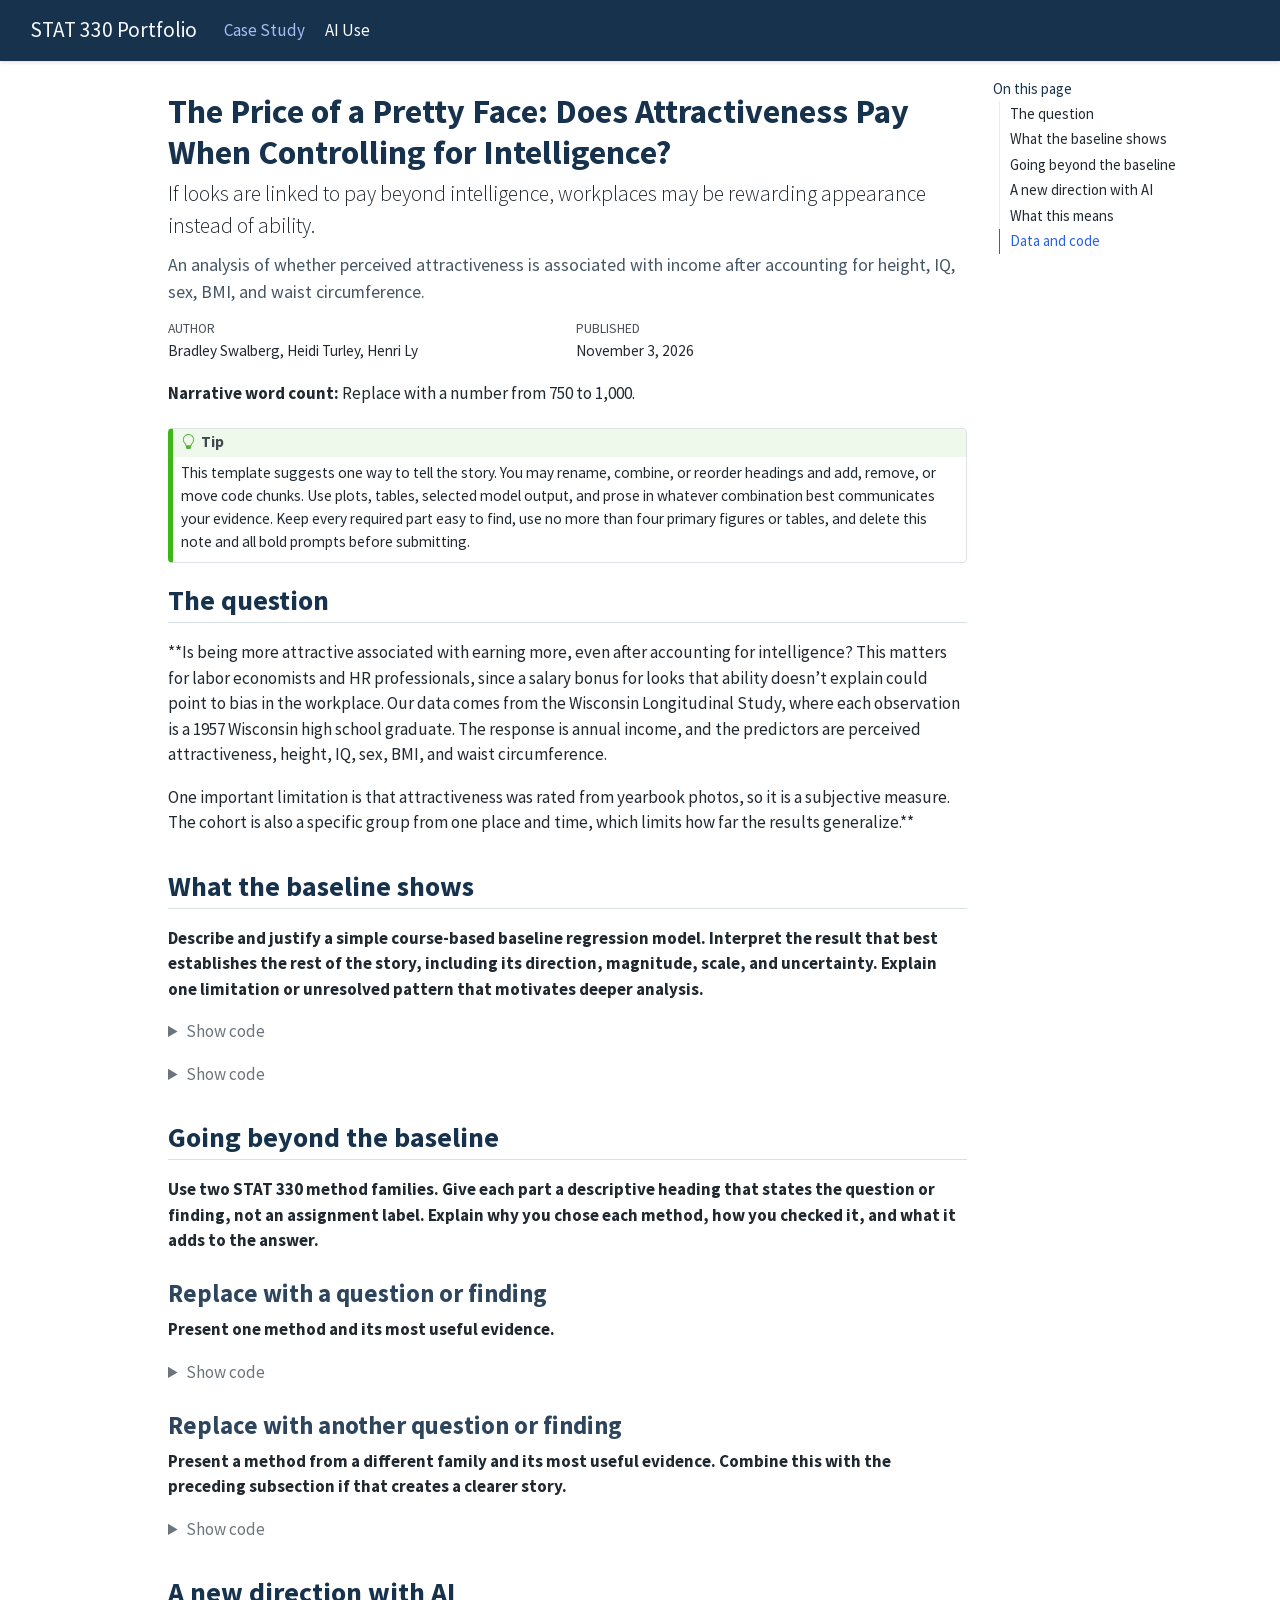
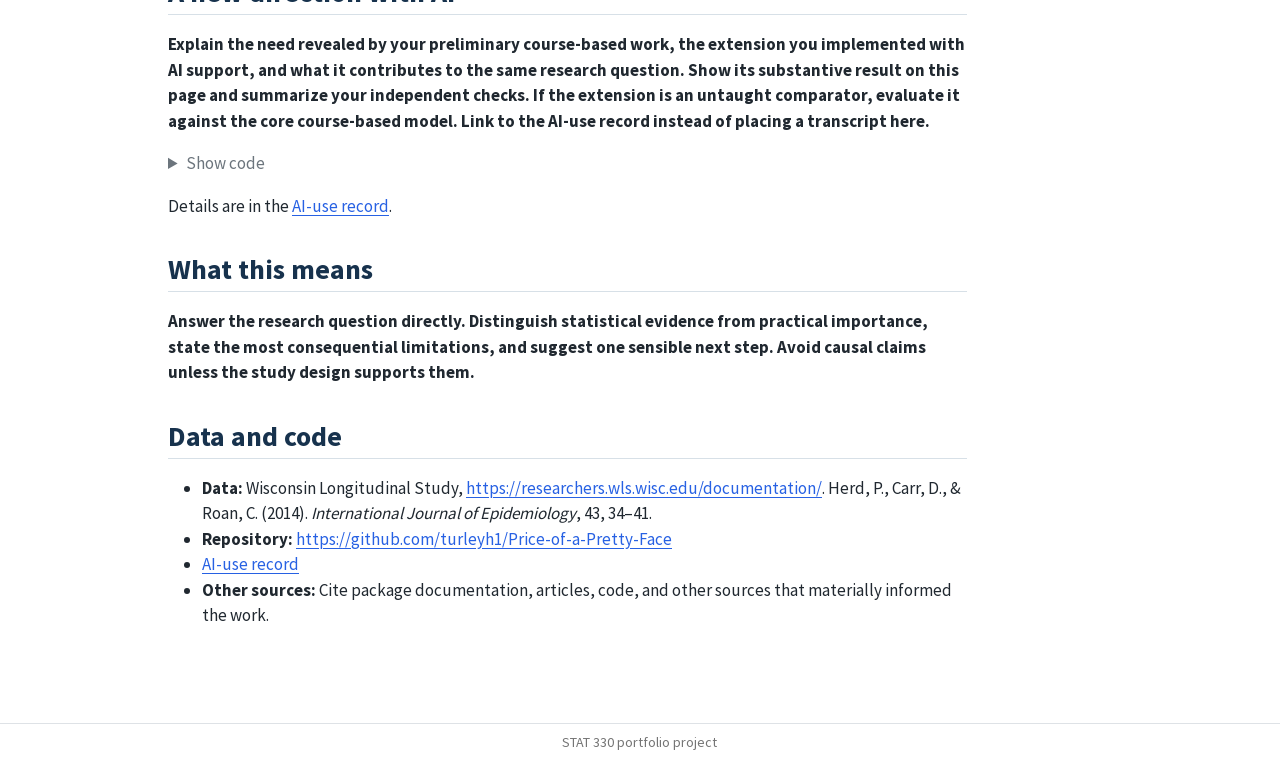
